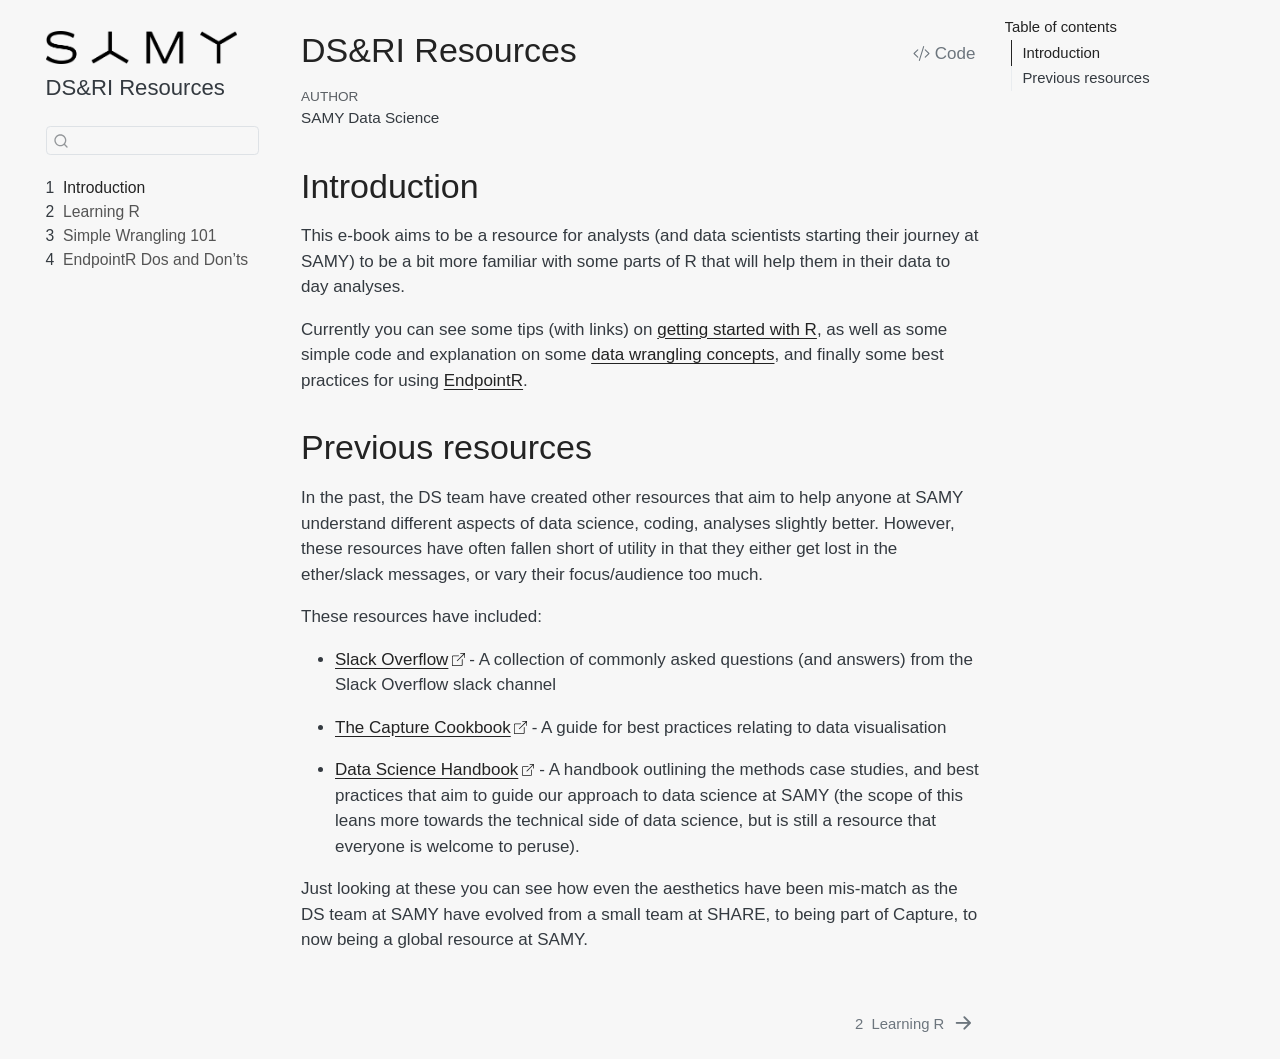
==== _book/index.html @ ddb9af9e "Initial commit" ====
<!DOCTYPE html>
<html xmlns="http://www.w3.org/1999/xhtml" lang="en" xml:lang="en"><head>

<meta charset="utf-8">
<meta name="generator" content="quarto-1.7.33">

<meta name="viewport" content="width=device-width, initial-scale=1.0, user-scalable=yes">

<meta name="author" content="SAMY Data Science">

<title>DS&amp;RI Resources</title>
<style>
code{white-space: pre-wrap;}
span.smallcaps{font-variant: small-caps;}
div.columns{display: flex; gap: min(4vw, 1.5em);}
div.column{flex: auto; overflow-x: auto;}
div.hanging-indent{margin-left: 1.5em; text-indent: -1.5em;}
ul.task-list{list-style: none;}
ul.task-list li input[type="checkbox"] {
width: 0.8em;
margin: 0 0.8em 0.2em -1em;  vertical-align: middle;
}

html { -webkit-text-size-adjust: 100%; }
pre > code.sourceCode { white-space: pre; position: relative; }
pre > code.sourceCode > span { display: inline-block; line-height: 1.25; }
pre > code.sourceCode > span:empty { height: 1.2em; }
.sourceCode { overflow: visible; }
code.sourceCode > span { color: inherit; text-decoration: inherit; }
div.sourceCode { margin: 1em 0; }
pre.sourceCode { margin: 0; }
@media screen {
div.sourceCode { overflow: auto; }
}
@media print {
pre > code.sourceCode { white-space: pre-wrap; }
pre > code.sourceCode > span { text-indent: -5em; padding-left: 5em; }
}
pre.numberSource code
{ counter-reset: source-line 0; }
pre.numberSource code > span
{ position: relative; left: -4em; counter-increment: source-line; }
pre.numberSource code > span > a:first-child::before
{ content: counter(source-line);
position: relative; left: -1em; text-align: right; vertical-align: baseline;
border: none; display: inline-block;
-webkit-touch-callout: none; -webkit-user-select: none;
-khtml-user-select: none; -moz-user-select: none;
-ms-user-select: none; user-select: none;
padding: 0 4px; width: 4em;
}
pre.numberSource { margin-left: 3em; padding-left: 4px; }
div.sourceCode
{ }
@media screen {
pre > code.sourceCode > span > a:first-child::before { text-decoration: underline; }
}
</style>


<script>const headroomChanged = new CustomEvent("quarto-hrChanged", {
  detail: {},
  bubbles: true,
  cancelable: false,
  composed: false,
});

const announceDismiss = () => {
  const annEl = window.document.getElementById("quarto-announcement");
  if (annEl) {
    annEl.remove();

    const annId = annEl.getAttribute("data-announcement-id");
    window.localStorage.setItem(`quarto-announce-${annId}`, "true");
  }
};

const announceRegister = () => {
  const annEl = window.document.getElementById("quarto-announcement");
  if (annEl) {
    const annId = annEl.getAttribute("data-announcement-id");
    const isDismissed =
      window.localStorage.getItem(`quarto-announce-${annId}`) || false;
    if (isDismissed) {
      announceDismiss();
      return;
    } else {
      annEl.classList.remove("hidden");
    }

    const actionEl = annEl.querySelector(".quarto-announcement-action");
    if (actionEl) {
      actionEl.addEventListener("click", function (e) {
        e.preventDefault();
        // Hide the bar immediately
        announceDismiss();
      });
    }
  }
};

window.document.addEventListener("DOMContentLoaded", function () {
  let init = false;

  announceRegister();

  // Manage the back to top button, if one is present.
  let lastScrollTop = window.pageYOffset || document.documentElement.scrollTop;
  const scrollDownBuffer = 5;
  const scrollUpBuffer = 35;
  const btn = document.getElementById("quarto-back-to-top");
  const hideBackToTop = () => {
    btn.style.display = "none";
  };
  const showBackToTop = () => {
    btn.style.display = "inline-block";
  };
  if (btn) {
    window.document.addEventListener(
      "scroll",
      function () {
        const currentScrollTop =
          window.pageYOffset || document.documentElement.scrollTop;

        // Shows and hides the button 'intelligently' as the user scrolls
        if (currentScrollTop - scrollDownBuffer > lastScrollTop) {
          hideBackToTop();
          lastScrollTop = currentScrollTop <= 0 ? 0 : currentScrollTop;
        } else if (currentScrollTop < lastScrollTop - scrollUpBuffer) {
          showBackToTop();
          lastScrollTop = currentScrollTop <= 0 ? 0 : currentScrollTop;
        }

        // Show the button at the bottom, hides it at the top
        if (currentScrollTop <= 0) {
          hideBackToTop();
        } else if (
          window.innerHeight + currentScrollTop >=
          document.body.offsetHeight
        ) {
          showBackToTop();
        }
      },
      false
    );
  }

  function throttle(func, wait) {
    var timeout;
    return function () {
      const context = this;
      const args = arguments;
      const later = function () {
        clearTimeout(timeout);
        timeout = null;
        func.apply(context, args);
      };

      if (!timeout) {
        timeout = setTimeout(later, wait);
      }
    };
  }

  function headerOffset() {
    // Set an offset if there is are fixed top navbar
    const headerEl = window.document.querySelector("header.fixed-top");
    if (headerEl) {
      return headerEl.clientHeight;
    } else {
      return 0;
    }
  }

  function footerOffset() {
    const footerEl = window.document.querySelector("footer.footer");
    if (footerEl) {
      return footerEl.clientHeight;
    } else {
      return 0;
    }
  }

  function dashboardOffset() {
    const dashboardNavEl = window.document.getElementById(
      "quarto-dashboard-header"
    );
    if (dashboardNavEl !== null) {
      return dashboardNavEl.clientHeight;
    } else {
      return 0;
    }
  }

  function updateDocumentOffsetWithoutAnimation() {
    updateDocumentOffset(false);
  }

  function updateDocumentOffset(animated) {
    // set body offset
    const topOffset = headerOffset();
    const bodyOffset = topOffset + footerOffset() + dashboardOffset();
    const bodyEl = window.document.body;
    bodyEl.setAttribute("data-bs-offset", topOffset);
    bodyEl.style.paddingTop = topOffset + "px";

    // deal with sidebar offsets
    const sidebars = window.document.querySelectorAll(
      ".sidebar, .headroom-target"
    );
    sidebars.forEach((sidebar) => {
      if (!animated) {
        sidebar.classList.add("notransition");
        // Remove the no transition class after the animation has time to complete
        setTimeout(function () {
          sidebar.classList.remove("notransition");
        }, 201);
      }

      if (window.Headroom && sidebar.classList.contains("sidebar-unpinned")) {
        sidebar.style.top = "0";
        sidebar.style.maxHeight = "100vh";
      } else {
        sidebar.style.top = topOffset + "px";
        sidebar.style.maxHeight = "calc(100vh - " + topOffset + "px)";
      }
    });

    // allow space for footer
    const mainContainer = window.document.querySelector(".quarto-container");
    if (mainContainer) {
      mainContainer.style.minHeight = "calc(100vh - " + bodyOffset + "px)";
    }

    // link offset
    let linkStyle = window.document.querySelector("#quarto-target-style");
    if (!linkStyle) {
      linkStyle = window.document.createElement("style");
      linkStyle.setAttribute("id", "quarto-target-style");
      window.document.head.appendChild(linkStyle);
    }
    while (linkStyle.firstChild) {
      linkStyle.removeChild(linkStyle.firstChild);
    }
    if (topOffset > 0) {
      linkStyle.appendChild(
        window.document.createTextNode(`
      section:target::before {
        content: "";
        display: block;
        height: ${topOffset}px;
        margin: -${topOffset}px 0 0;
      }`)
      );
    }
    if (init) {
      window.dispatchEvent(headroomChanged);
    }
    init = true;
  }

  // initialize headroom
  var header = window.document.querySelector("#quarto-header");
  if (header && window.Headroom) {
    const headroom = new window.Headroom(header, {
      tolerance: 5,
      onPin: function () {
        const sidebars = window.document.querySelectorAll(
          ".sidebar, .headroom-target"
        );
        sidebars.forEach((sidebar) => {
          sidebar.classList.remove("sidebar-unpinned");
        });
        updateDocumentOffset();
      },
      onUnpin: function () {
        const sidebars = window.document.querySelectorAll(
          ".sidebar, .headroom-target"
        );
        sidebars.forEach((sidebar) => {
          sidebar.classList.add("sidebar-unpinned");
        });
        updateDocumentOffset();
      },
    });
    headroom.init();

    let frozen = false;
    window.quartoToggleHeadroom = function () {
      if (frozen) {
        headroom.unfreeze();
        frozen = false;
      } else {
        headroom.freeze();
        frozen = true;
      }
    };
  }

  window.addEventListener(
    "hashchange",
    function (e) {
      if (
        getComputedStyle(document.documentElement).scrollBehavior !== "smooth"
      ) {
        window.scrollTo(0, window.pageYOffset - headerOffset());
      }
    },
    false
  );

  // Observe size changed for the header
  const headerEl = window.document.querySelector("header.fixed-top");
  if (headerEl && window.ResizeObserver) {
    const observer = new window.ResizeObserver(() => {
      setTimeout(updateDocumentOffsetWithoutAnimation, 0);
    });
    observer.observe(headerEl, {
      attributes: true,
      childList: true,
      characterData: true,
    });
  } else {
    window.addEventListener(
      "resize",
      throttle(updateDocumentOffsetWithoutAnimation, 50)
    );
  }
  setTimeout(updateDocumentOffsetWithoutAnimation, 250);

  // fixup index.html links if we aren't on the filesystem
  if (window.location.protocol !== "file:") {
    const links = window.document.querySelectorAll("a");
    for (let i = 0; i < links.length; i++) {
      if (links[i].href) {
        links[i].dataset.originalHref = links[i].href;
        links[i].href = links[i].href.replace(/\/index\.html/, "/");
      }
    }

    // Fixup any sharing links that require urls
    // Append url to any sharing urls
    const sharingLinks = window.document.querySelectorAll(
      "a.sidebar-tools-main-item, a.quarto-navigation-tool, a.quarto-navbar-tools, a.quarto-navbar-tools-item"
    );
    for (let i = 0; i < sharingLinks.length; i++) {
      const sharingLink = sharingLinks[i];
      const href = sharingLink.getAttribute("href");
      if (href) {
        sharingLink.setAttribute(
          "href",
          href.replace("|url|", window.location.href)
        );
      }
    }

    // Scroll the active navigation item into view, if necessary
    const navSidebar = window.document.querySelector("nav#quarto-sidebar");
    if (navSidebar) {
      // Find the active item
      const activeItem = navSidebar.querySelector("li.sidebar-item a.active");
      if (activeItem) {
        // Wait for the scroll height and height to resolve by observing size changes on the
        // nav element that is scrollable
        const resizeObserver = new ResizeObserver((_entries) => {
          // The bottom of the element
          const elBottom = activeItem.offsetTop;
          const viewBottom = navSidebar.scrollTop + navSidebar.clientHeight;

          // The element height and scroll height are the same, then we are still loading
          if (viewBottom !== navSidebar.scrollHeight) {
            // Determine if the item isn't visible and scroll to it
            if (elBottom >= viewBottom) {
              navSidebar.scrollTop = elBottom;
            }

            // stop observing now since we've completed the scroll
            resizeObserver.unobserve(navSidebar);
          }
        });
        resizeObserver.observe(navSidebar);
      }
    }
  }
});
</script>
<script>/*!
 * headroom.js v0.12.0 - Give your page some headroom. Hide your header until you need it
 * Copyright (c) 2020 Nick Williams - http://wicky.nillia.ms/headroom.js
 * License: MIT
 */

!function(t,n){"object"==typeof exports&&"undefined"!=typeof module?module.exports=n():"function"==typeof define&&define.amd?define(n):(t=t||self).Headroom=n()}(this,function(){"use strict";function t(){return"undefined"!=typeof window}function d(t){return function(t){return t&&t.document&&function(t){return 9===t.nodeType}(t.document)}(t)?function(t){var n=t.document,o=n.body,s=n.documentElement;return{scrollHeight:function(){return Math.max(o.scrollHeight,s.scrollHeight,o.offsetHeight,s.offsetHeight,o.clientHeight,s.clientHeight)},height:function(){return t.innerHeight||s.clientHeight||o.clientHeight},scrollY:function(){return void 0!==t.pageYOffset?t.pageYOffset:(s||o.parentNode||o).scrollTop}}}(t):function(t){return{scrollHeight:function(){return Math.max(t.scrollHeight,t.offsetHeight,t.clientHeight)},height:function(){return Math.max(t.offsetHeight,t.clientHeight)},scrollY:function(){return t.scrollTop}}}(t)}function n(t,s,e){var n,o=function(){var n=!1;try{var t={get passive(){n=!0}};window.addEventListener("test",t,t),window.removeEventListener("test",t,t)}catch(t){n=!1}return n}(),i=!1,r=d(t),l=r.scrollY(),a={};function c(){var t=Math.round(r.scrollY()),n=r.height(),o=r.scrollHeight();a.scrollY=t,a.lastScrollY=l,a.direction=l<t?"down":"up",a.distance=Math.abs(t-l),a.isOutOfBounds=t<0||o<t+n,a.top=t<=s.offset[a.direction],a.bottom=o<=t+n,a.toleranceExceeded=a.distance>s.tolerance[a.direction],e(a),l=t,i=!1}function h(){i||(i=!0,n=requestAnimationFrame(c))}var u=!!o&&{passive:!0,capture:!1};return t.addEventListener("scroll",h,u),c(),{destroy:function(){cancelAnimationFrame(n),t.removeEventListener("scroll",h,u)}}}function o(t){return t===Object(t)?t:{down:t,up:t}}function s(t,n){n=n||{},Object.assign(this,s.options,n),this.classes=Object.assign({},s.options.classes,n.classes),this.elem=t,this.tolerance=o(this.tolerance),this.offset=o(this.offset),this.initialised=!1,this.frozen=!1}return s.prototype={constructor:s,init:function(){return s.cutsTheMustard&&!this.initialised&&(this.addClass("initial"),this.initialised=!0,setTimeout(function(t){t.scrollTracker=n(t.scroller,{offset:t.offset,tolerance:t.tolerance},t.update.bind(t))},100,this)),this},destroy:function(){this.initialised=!1,Object.keys(this.classes).forEach(this.removeClass,this),this.scrollTracker.destroy()},unpin:function(){!this.hasClass("pinned")&&this.hasClass("unpinned")||(this.addClass("unpinned"),this.removeClass("pinned"),this.onUnpin&&this.onUnpin.call(this))},pin:function(){this.hasClass("unpinned")&&(this.addClass("pinned"),this.removeClass("unpinned"),this.onPin&&this.onPin.call(this))},freeze:function(){this.frozen=!0,this.addClass("frozen")},unfreeze:function(){this.frozen=!1,this.removeClass("frozen")},top:function(){this.hasClass("top")||(this.addClass("top"),this.removeClass("notTop"),this.onTop&&this.onTop.call(this))},notTop:function(){this.hasClass("notTop")||(this.addClass("notTop"),this.removeClass("top"),this.onNotTop&&this.onNotTop.call(this))},bottom:function(){this.hasClass("bottom")||(this.addClass("bottom"),this.removeClass("notBottom"),this.onBottom&&this.onBottom.call(this))},notBottom:function(){this.hasClass("notBottom")||(this.addClass("notBottom"),this.removeClass("bottom"),this.onNotBottom&&this.onNotBottom.call(this))},shouldUnpin:function(t){return"down"===t.direction&&!t.top&&t.toleranceExceeded},shouldPin:function(t){return"up"===t.direction&&t.toleranceExceeded||t.top},addClass:function(t){this.elem.classList.add.apply(this.elem.classList,this.classes[t].split(" "))},removeClass:function(t){this.elem.classList.remove.apply(this.elem.classList,this.classes[t].split(" "))},hasClass:function(t){return this.classes[t].split(" ").every(function(t){return this.classList.contains(t)},this.elem)},update:function(t){t.isOutOfBounds||!0!==this.frozen&&(t.top?this.top():this.notTop(),t.bottom?this.bottom():this.notBottom(),this.shouldUnpin(t)?this.unpin():this.shouldPin(t)&&this.pin())}},s.options={tolerance:{up:0,down:0},offset:0,scroller:t()?window:null,classes:{frozen:"headroom--frozen",pinned:"headroom--pinned",unpinned:"headroom--unpinned",top:"headroom--top",notTop:"headroom--not-top",bottom:"headroom--bottom",notBottom:"headroom--not-bottom",initial:"headroom"}},s.cutsTheMustard=!!(t()&&function(){}.bind&&"classList"in document.documentElement&&Object.assign&&Object.keys&&requestAnimationFrame),s});
</script>
<script>/*!
 * clipboard.js v2.0.11
 * https://clipboardjs.com/
 *
 * Licensed MIT © Zeno Rocha
 */
!function(t,e){"object"==typeof exports&&"object"==typeof module?module.exports=e():"function"==typeof define&&define.amd?define([],e):"object"==typeof exports?exports.ClipboardJS=e():t.ClipboardJS=e()}(this,function(){return n={686:function(t,e,n){"use strict";n.d(e,{default:function(){return b}});var e=n(279),i=n.n(e),e=n(370),u=n.n(e),e=n(817),r=n.n(e);function c(t){try{return document.execCommand(t)}catch(t){return}}var a=function(t){t=r()(t);return c("cut"),t};function o(t,e){var n,o,t=(n=t,o="rtl"===document.documentElement.getAttribute("dir"),(t=document.createElement("textarea")).style.fontSize="12pt",t.style.border="0",t.style.padding="0",t.style.margin="0",t.style.position="absolute",t.style[o?"right":"left"]="-9999px",o=window.pageYOffset||document.documentElement.scrollTop,t.style.top="".concat(o,"px"),t.setAttribute("readonly",""),t.value=n,t);return e.container.appendChild(t),e=r()(t),c("copy"),t.remove(),e}var f=function(t){var e=1<arguments.length&&void 0!==arguments[1]?arguments[1]:{container:document.body},n="";return"string"==typeof t?n=o(t,e):t instanceof HTMLInputElement&&!["text","search","url","tel","password"].includes(null==t?void 0:t.type)?n=o(t.value,e):(n=r()(t),c("copy")),n};function l(t){return(l="function"==typeof Symbol&&"symbol"==typeof Symbol.iterator?function(t){return typeof t}:function(t){return t&&"function"==typeof Symbol&&t.constructor===Symbol&&t!==Symbol.prototype?"symbol":typeof t})(t)}var s=function(){var t=0<arguments.length&&void 0!==arguments[0]?arguments[0]:{},e=t.action,n=void 0===e?"copy":e,o=t.container,e=t.target,t=t.text;if("copy"!==n&&"cut"!==n)throw new Error('Invalid "action" value, use either "copy" or "cut"');if(void 0!==e){if(!e||"object"!==l(e)||1!==e.nodeType)throw new Error('Invalid "target" value, use a valid Element');if("copy"===n&&e.hasAttribute("disabled"))throw new Error('Invalid "target" attribute. Please use "readonly" instead of "disabled" attribute');if("cut"===n&&(e.hasAttribute("readonly")||e.hasAttribute("disabled")))throw new Error('Invalid "target" attribute. You can\'t cut text from elements with "readonly" or "disabled" attributes')}return t?f(t,{container:o}):e?"cut"===n?a(e):f(e,{container:o}):void 0};function p(t){return(p="function"==typeof Symbol&&"symbol"==typeof Symbol.iterator?function(t){return typeof t}:function(t){return t&&"function"==typeof Symbol&&t.constructor===Symbol&&t!==Symbol.prototype?"symbol":typeof t})(t)}function d(t,e){for(var n=0;n<e.length;n++){var o=e[n];o.enumerable=o.enumerable||!1,o.configurable=!0,"value"in o&&(o.writable=!0),Object.defineProperty(t,o.key,o)}}function y(t,e){return(y=Object.setPrototypeOf||function(t,e){return t.__proto__=e,t})(t,e)}function h(n){var o=function(){if("undefined"==typeof Reflect||!Reflect.construct)return!1;if(Reflect.construct.sham)return!1;if("function"==typeof Proxy)return!0;try{return Date.prototype.toString.call(Reflect.construct(Date,[],function(){})),!0}catch(t){return!1}}();return function(){var t,e=v(n);return t=o?(t=v(this).constructor,Reflect.construct(e,arguments,t)):e.apply(this,arguments),e=this,!(t=t)||"object"!==p(t)&&"function"!=typeof t?function(t){if(void 0!==t)return t;throw new ReferenceError("this hasn't been initialised - super() hasn't been called")}(e):t}}function v(t){return(v=Object.setPrototypeOf?Object.getPrototypeOf:function(t){return t.__proto__||Object.getPrototypeOf(t)})(t)}function m(t,e){t="data-clipboard-".concat(t);if(e.hasAttribute(t))return e.getAttribute(t)}var b=function(){!function(t,e){if("function"!=typeof e&&null!==e)throw new TypeError("Super expression must either be null or a function");t.prototype=Object.create(e&&e.prototype,{constructor:{value:t,writable:!0,configurable:!0}}),e&&y(t,e)}(r,i());var t,e,n,o=h(r);function r(t,e){var n;return function(t){if(!(t instanceof r))throw new TypeError("Cannot call a class as a function")}(this),(n=o.call(this)).resolveOptions(e),n.listenClick(t),n}return t=r,n=[{key:"copy",value:function(t){var e=1<arguments.length&&void 0!==arguments[1]?arguments[1]:{container:document.body};return f(t,e)}},{key:"cut",value:function(t){return a(t)}},{key:"isSupported",value:function(){var t=0<arguments.length&&void 0!==arguments[0]?arguments[0]:["copy","cut"],t="string"==typeof t?[t]:t,e=!!document.queryCommandSupported;return t.forEach(function(t){e=e&&!!document.queryCommandSupported(t)}),e}}],(e=[{key:"resolveOptions",value:function(){var t=0<arguments.length&&void 0!==arguments[0]?arguments[0]:{};this.action="function"==typeof t.action?t.action:this.defaultAction,this.target="function"==typeof t.target?t.target:this.defaultTarget,this.text="function"==typeof t.text?t.text:this.defaultText,this.container="object"===p(t.container)?t.container:document.body}},{key:"listenClick",value:function(t){var e=this;this.listener=u()(t,"click",function(t){return e.onClick(t)})}},{key:"onClick",value:function(t){var e=t.delegateTarget||t.currentTarget,n=this.action(e)||"copy",t=s({action:n,container:this.container,target:this.target(e),text:this.text(e)});this.emit(t?"success":"error",{action:n,text:t,trigger:e,clearSelection:function(){e&&e.focus(),window.getSelection().removeAllRanges()}})}},{key:"defaultAction",value:function(t){return m("action",t)}},{key:"defaultTarget",value:function(t){t=m("target",t);if(t)return document.querySelector(t)}},{key:"defaultText",value:function(t){return m("text",t)}},{key:"destroy",value:function(){this.listener.destroy()}}])&&d(t.prototype,e),n&&d(t,n),r}()},828:function(t){var e;"undefined"==typeof Element||Element.prototype.matches||((e=Element.prototype).matches=e.matchesSelector||e.mozMatchesSelector||e.msMatchesSelector||e.oMatchesSelector||e.webkitMatchesSelector),t.exports=function(t,e){for(;t&&9!==t.nodeType;){if("function"==typeof t.matches&&t.matches(e))return t;t=t.parentNode}}},438:function(t,e,n){var u=n(828);function i(t,e,n,o,r){var i=function(e,n,t,o){return function(t){t.delegateTarget=u(t.target,n),t.delegateTarget&&o.call(e,t)}}.apply(this,arguments);return t.addEventListener(n,i,r),{destroy:function(){t.removeEventListener(n,i,r)}}}t.exports=function(t,e,n,o,r){return"function"==typeof t.addEventListener?i.apply(null,arguments):"function"==typeof n?i.bind(null,document).apply(null,arguments):("string"==typeof t&&(t=document.querySelectorAll(t)),Array.prototype.map.call(t,function(t){return i(t,e,n,o,r)}))}},879:function(t,n){n.node=function(t){return void 0!==t&&t instanceof HTMLElement&&1===t.nodeType},n.nodeList=function(t){var e=Object.prototype.toString.call(t);return void 0!==t&&("[object NodeList]"===e||"[object HTMLCollection]"===e)&&"length"in t&&(0===t.length||n.node(t[0]))},n.string=function(t){return"string"==typeof t||t instanceof String},n.fn=function(t){return"[object Function]"===Object.prototype.toString.call(t)}},370:function(t,e,n){var f=n(879),l=n(438);t.exports=function(t,e,n){if(!t&&!e&&!n)throw new Error("Missing required arguments");if(!f.string(e))throw new TypeError("Second argument must be a String");if(!f.fn(n))throw new TypeError("Third argument must be a Function");if(f.node(t))return c=e,a=n,(u=t).addEventListener(c,a),{destroy:function(){u.removeEventListener(c,a)}};if(f.nodeList(t))return o=t,r=e,i=n,Array.prototype.forEach.call(o,function(t){t.addEventListener(r,i)}),{destroy:function(){Array.prototype.forEach.call(o,function(t){t.removeEventListener(r,i)})}};if(f.string(t))return t=t,e=e,n=n,l(document.body,t,e,n);throw new TypeError("First argument must be a String, HTMLElement, HTMLCollection, or NodeList");var o,r,i,u,c,a}},817:function(t){t.exports=function(t){var e,n="SELECT"===t.nodeName?(t.focus(),t.value):"INPUT"===t.nodeName||"TEXTAREA"===t.nodeName?((e=t.hasAttribute("readonly"))||t.setAttribute("readonly",""),t.select(),t.setSelectionRange(0,t.value.length),e||t.removeAttribute("readonly"),t.value):(t.hasAttribute("contenteditable")&&t.focus(),n=window.getSelection(),(e=document.createRange()).selectNodeContents(t),n.removeAllRanges(),n.addRange(e),n.toString());return n}},279:function(t){function e(){}e.prototype={on:function(t,e,n){var o=this.e||(this.e={});return(o[t]||(o[t]=[])).push({fn:e,ctx:n}),this},once:function(t,e,n){var o=this;function r(){o.off(t,r),e.apply(n,arguments)}return r._=e,this.on(t,r,n)},emit:function(t){for(var e=[].slice.call(arguments,1),n=((this.e||(this.e={}))[t]||[]).slice(),o=0,r=n.length;o<r;o++)n[o].fn.apply(n[o].ctx,e);return this},off:function(t,e){var n=this.e||(this.e={}),o=n[t],r=[];if(o&&e)for(var i=0,u=o.length;i<u;i++)o[i].fn!==e&&o[i].fn._!==e&&r.push(o[i]);return r.length?n[t]=r:delete n[t],this}},t.exports=e,t.exports.TinyEmitter=e}},r={},o.n=function(t){var e=t&&t.__esModule?function(){return t.default}:function(){return t};return o.d(e,{a:e}),e},o.d=function(t,e){for(var n in e)o.o(e,n)&&!o.o(t,n)&&Object.defineProperty(t,n,{enumerable:!0,get:e[n]})},o.o=function(t,e){return Object.prototype.hasOwnProperty.call(t,e)},o(686).default;function o(t){if(r[t])return r[t].exports;var e=r[t]={exports:{}};return n[t](e,e.exports,o),e.exports}var n,r});</script>
<script>/*! @algolia/autocomplete-js 1.11.1 | MIT License | © Algolia, Inc. and contributors | https://github.com/algolia/autocomplete */
!function(e,t){"object"==typeof exports&&"undefined"!=typeof module?t(exports):"function"==typeof define&&define.amd?define(["exports"],t):t((e="undefined"!=typeof globalThis?globalThis:e||self)["@algolia/autocomplete-js"]={})}(this,(function(e){"use strict";function t(e,t){var n=Object.keys(e);if(Object.getOwnPropertySymbols){var r=Object.getOwnPropertySymbols(e);t&&(r=r.filter((function(t){return Object.getOwnPropertyDescriptor(e,t).enumerable}))),n.push.apply(n,r)}return n}function n(e){for(var n=1;n<arguments.length;n++){var r=null!=arguments[n]?arguments[n]:{};n%2?t(Object(r),!0).forEach((function(t){o(e,t,r[t])})):Object.getOwnPropertyDescriptors?Object.defineProperties(e,Object.getOwnPropertyDescriptors(r)):t(Object(r)).forEach((function(t){Object.defineProperty(e,t,Object.getOwnPropertyDescriptor(r,t))}))}return e}function r(e){return r="function"==typeof Symbol&&"symbol"==typeof Symbol.iterator?function(e){return typeof e}:function(e){return e&&"function"==typeof Symbol&&e.constructor===Symbol&&e!==Symbol.prototype?"symbol":typeof e},r(e)}function o(e,t,n){return(t=function(e){var t=function(e,t){if("object"!=typeof e||null===e)return e;var n=e[Symbol.toPrimitive];if(void 0!==n){var r=n.call(e,t||"default");if("object"!=typeof r)return r;throw new TypeError("@@toPrimitive must return a primitive value.")}return("string"===t?String:Number)(e)}(e,"string");return"symbol"==typeof t?t:String(t)}(t))in e?Object.defineProperty(e,t,{value:n,enumerable:!0,configurable:!0,writable:!0}):e[t]=n,e}function i(){return i=Object.assign?Object.assign.bind():function(e){for(var t=1;t<arguments.length;t++){var n=arguments[t];for(var r in n)Object.prototype.hasOwnProperty.call(n,r)&&(e[r]=n[r])}return e},i.apply(this,arguments)}function u(e,t){if(null==e)return{};var n,r,o=function(e,t){if(null==e)return{};var n,r,o={},i=Object.keys(e);for(r=0;r<i.length;r++)n=i[r],t.indexOf(n)>=0||(o[n]=e[n]);return o}(e,t);if(Object.getOwnPropertySymbols){var i=Object.getOwnPropertySymbols(e);for(r=0;r<i.length;r++)n=i[r],t.indexOf(n)>=0||Object.prototype.propertyIsEnumerable.call(e,n)&&(o[n]=e[n])}return o}function a(e,t){return function(e){if(Array.isArray(e))return e}(e)||function(e,t){var n=null==e?null:"undefined"!=typeof Symbol&&e[Symbol.iterator]||e["@@iterator"];if(null!=n){var r,o,i,u,a=[],l=!0,c=!1;try{if(i=(n=n.call(e)).next,0===t){if(Object(n)!==n)return;l=!1}else for(;!(l=(r=i.call(n)).done)&&(a.push(r.value),a.length!==t);l=!0);}catch(e){c=!0,o=e}finally{try{if(!l&&null!=n.return&&(u=n.return(),Object(u)!==u))return}finally{if(c)throw o}}return a}}(e,t)||c(e,t)||function(){throw new TypeError("Invalid attempt to destructure non-iterable instance.\nIn order to be iterable, non-array objects must have a [Symbol.iterator]() method.")}()}function l(e){return function(e){if(Array.isArray(e))return s(e)}(e)||function(e){if("undefined"!=typeof Symbol&&null!=e[Symbol.iterator]||null!=e["@@iterator"])return Array.from(e)}(e)||c(e)||function(){throw new TypeError("Invalid attempt to spread non-iterable instance.\nIn order to be iterable, non-array objects must have a [Symbol.iterator]() method.")}()}function c(e,t){if(e){if("string"==typeof e)return s(e,t);var n=Object.prototype.toString.call(e).slice(8,-1);return"Object"===n&&e.constructor&&(n=e.constructor.name),"Map"===n||"Set"===n?Array.from(e):"Arguments"===n||/^(?:Ui|I)nt(?:8|16|32)(?:Clamped)?Array$/.test(n)?s(e,t):void 0}}function s(e,t){(null==t||t>e.length)&&(t=e.length);for(var n=0,r=new Array(t);n<t;n++)r[n]=e[n];return r}function f(e){return{current:e}}function p(e,t){var n=void 0;return function(){for(var r=arguments.length,o=new Array(r),i=0;i<r;i++)o[i]=arguments[i];n&&clearTimeout(n),n=setTimeout((function(){return e.apply(void 0,o)}),t)}}function m(e){return e.reduce((function(e,t){return e.concat(t)}),[])}var v=0;function d(){return"autocomplete-".concat(v++)}function y(e,t){return t.reduce((function(e,t){return e&&e[t]}),e)}function b(e){return 0===e.collections.length?0:e.collections.reduce((function(e,t){return e+t.items.length}),0)}function g(e){return e!==Object(e)}function h(e,t){if(e===t)return!0;if(g(e)||g(t)||"function"==typeof e||"function"==typeof t)return e===t;if(Object.keys(e).length!==Object.keys(t).length)return!1;for(var n=0,r=Object.keys(e);n<r.length;n++){var o=r[n];if(!(o in t))return!1;if(!h(e[o],t[o]))return!1}return!0}var O=function(){};var _="1.11.1",S=[{segment:"autocomplete-core",version:_}];function j(e){var t=e.item,n=e.items,r=void 0===n?[]:n;return{index:t.__autocomplete_indexName,items:[t],positions:[1+r.findIndex((function(e){return e.objectID===t.objectID}))],queryID:t.__autocomplete_queryID,algoliaSource:["autocomplete"]}}function P(e,t){return function(e){if(Array.isArray(e))return e}(e)||function(e,t){var n=null==e?null:"undefined"!=typeof Symbol&&e[Symbol.iterator]||e["@@iterator"];if(null!=n){var r,o,i,u,a=[],l=!0,c=!1;try{if(i=(n=n.call(e)).next,0===t){if(Object(n)!==n)return;l=!1}else for(;!(l=(r=i.call(n)).done)&&(a.push(r.value),a.length!==t);l=!0);}catch(e){c=!0,o=e}finally{try{if(!l&&null!=n.return&&(u=n.return(),Object(u)!==u))return}finally{if(c)throw o}}return a}}(e,t)||function(e,t){if(!e)return;if("string"==typeof e)return w(e,t);var n=Object.prototype.toString.call(e).slice(8,-1);"Object"===n&&e.constructor&&(n=e.constructor.name);if("Map"===n||"Set"===n)return Array.from(e);if("Arguments"===n||/^(?:Ui|I)nt(?:8|16|32)(?:Clamped)?Array$/.test(n))return w(e,t)}(e,t)||function(){throw new TypeError("Invalid attempt to destructure non-iterable instance.\nIn order to be iterable, non-array objects must have a [Symbol.iterator]() method.")}()}function w(e,t){(null==t||t>e.length)&&(t=e.length);for(var n=0,r=new Array(t);n<t;n++)r[n]=e[n];return r}var I=["items"],A=["items"];function E(e){return E="function"==typeof Symbol&&"symbol"==typeof Symbol.iterator?function(e){return typeof e}:function(e){return e&&"function"==typeof Symbol&&e.constructor===Symbol&&e!==Symbol.prototype?"symbol":typeof e},E(e)}function D(e){return function(e){if(Array.isArray(e))return C(e)}(e)||function(e){if("undefined"!=typeof Symbol&&null!=e[Symbol.iterator]||null!=e["@@iterator"])return Array.from(e)}(e)||function(e,t){if(!e)return;if("string"==typeof e)return C(e,t);var n=Object.prototype.toString.call(e).slice(8,-1);"Object"===n&&e.constructor&&(n=e.constructor.name);if("Map"===n||"Set"===n)return Array.from(e);if("Arguments"===n||/^(?:Ui|I)nt(?:8|16|32)(?:Clamped)?Array$/.test(n))return C(e,t)}(e)||function(){throw new TypeError("Invalid attempt to spread non-iterable instance.\nIn order to be iterable, non-array objects must have a [Symbol.iterator]() method.")}()}function C(e,t){(null==t||t>e.length)&&(t=e.length);for(var n=0,r=new Array(t);n<t;n++)r[n]=e[n];return r}function k(e,t){if(null==e)return{};var n,r,o=function(e,t){if(null==e)return{};var n,r,o={},i=Object.keys(e);for(r=0;r<i.length;r++)n=i[r],t.indexOf(n)>=0||(o[n]=e[n]);return o}(e,t);if(Object.getOwnPropertySymbols){var i=Object.getOwnPropertySymbols(e);for(r=0;r<i.length;r++)n=i[r],t.indexOf(n)>=0||Object.prototype.propertyIsEnumerable.call(e,n)&&(o[n]=e[n])}return o}function x(e,t){var n=Object.keys(e);if(Object.getOwnPropertySymbols){var r=Object.getOwnPropertySymbols(e);t&&(r=r.filter((function(t){return Object.getOwnPropertyDescriptor(e,t).enumerable}))),n.push.apply(n,r)}return n}function N(e){for(var t=1;t<arguments.length;t++){var n=null!=arguments[t]?arguments[t]:{};t%2?x(Object(n),!0).forEach((function(t){T(e,t,n[t])})):Object.getOwnPropertyDescriptors?Object.defineProperties(e,Object.getOwnPropertyDescriptors(n)):x(Object(n)).forEach((function(t){Object.defineProperty(e,t,Object.getOwnPropertyDescriptor(n,t))}))}return e}function T(e,t,n){return(t=function(e){var t=function(e,t){if("object"!==E(e)||null===e)return e;var n=e[Symbol.toPrimitive];if(void 0!==n){var r=n.call(e,t||"default");if("object"!==E(r))return r;throw new TypeError("@@toPrimitive must return a primitive value.")}return("string"===t?String:Number)(e)}(e,"string");return"symbol"===E(t)?t:String(t)}(t))in e?Object.defineProperty(e,t,{value:n,enumerable:!0,configurable:!0,writable:!0}):e[t]=n,e}function q(e){for(var t=arguments.length>1&&void 0!==arguments[1]?arguments[1]:20,n=[],r=0;r<e.objectIDs.length;r+=t)n.push(N(N({},e),{},{objectIDs:e.objectIDs.slice(r,r+t)}));return n}function B(e){return e.map((function(e){var t=e.items,n=k(e,I);return N(N({},n),{},{objectIDs:(null==t?void 0:t.map((function(e){return e.objectID})))||n.objectIDs})}))}function R(e){var t,n,r,o=(t=P((e.version||"").split(".").map(Number),2),n=t[0],r=t[1],n>=3||2===n&&r>=4||1===n&&r>=10);function i(t,n,r){if(o&&void 0!==r){var i=r[0].__autocomplete_algoliaCredentials,u={"X-Algolia-Application-Id":i.appId,"X-Algolia-API-Key":i.apiKey};e.apply(void 0,[t].concat(D(n),[{headers:u}]))}else e.apply(void 0,[t].concat(D(n)))}return{init:function(t,n){e("init",{appId:t,apiKey:n})},setUserToken:function(t){e("setUserToken",t)},clickedObjectIDsAfterSearch:function(){for(var e=arguments.length,t=new Array(e),n=0;n<e;n++)t[n]=arguments[n];t.length>0&&i("clickedObjectIDsAfterSearch",B(t),t[0].items)},clickedObjectIDs:function(){for(var e=arguments.length,t=new Array(e),n=0;n<e;n++)t[n]=arguments[n];t.length>0&&i("clickedObjectIDs",B(t),t[0].items)},clickedFilters:function(){for(var t=arguments.length,n=new Array(t),r=0;r<t;r++)n[r]=arguments[r];n.length>0&&e.apply(void 0,["clickedFilters"].concat(n))},convertedObjectIDsAfterSearch:function(){for(var e=arguments.length,t=new Array(e),n=0;n<e;n++)t[n]=arguments[n];t.length>0&&i("convertedObjectIDsAfterSearch",B(t),t[0].items)},convertedObjectIDs:function(){for(var e=arguments.length,t=new Array(e),n=0;n<e;n++)t[n]=arguments[n];t.length>0&&i("convertedObjectIDs",B(t),t[0].items)},convertedFilters:function(){for(var t=arguments.length,n=new Array(t),r=0;r<t;r++)n[r]=arguments[r];n.length>0&&e.apply(void 0,["convertedFilters"].concat(n))},viewedObjectIDs:function(){for(var e=arguments.length,t=new Array(e),n=0;n<e;n++)t[n]=arguments[n];t.length>0&&t.reduce((function(e,t){var n=t.items,r=k(t,A);return[].concat(D(e),D(q(N(N({},r),{},{objectIDs:(null==n?void 0:n.map((function(e){return e.objectID})))||r.objectIDs})).map((function(e){return{items:n,payload:e}}))))}),[]).forEach((function(e){var t=e.items;return i("viewedObjectIDs",[e.payload],t)}))},viewedFilters:function(){for(var t=arguments.length,n=new Array(t),r=0;r<t;r++)n[r]=arguments[r];n.length>0&&e.apply(void 0,["viewedFilters"].concat(n))}}}function F(e){var t=e.items.reduce((function(e,t){var n;return e[t.__autocomplete_indexName]=(null!==(n=e[t.__autocomplete_indexName])&&void 0!==n?n:[]).concat(t),e}),{});return Object.keys(t).map((function(e){return{index:e,items:t[e],algoliaSource:["autocomplete"]}}))}function L(e){return e.objectID&&e.__autocomplete_indexName&&e.__autocomplete_queryID}function U(e){return U="function"==typeof Symbol&&"symbol"==typeof Symbol.iterator?function(e){return typeof e}:function(e){return e&&"function"==typeof Symbol&&e.constructor===Symbol&&e!==Symbol.prototype?"symbol":typeof e},U(e)}function M(e){return function(e){if(Array.isArray(e))return H(e)}(e)||function(e){if("undefined"!=typeof Symbol&&null!=e[Symbol.iterator]||null!=e["@@iterator"])return Array.from(e)}(e)||function(e,t){if(!e)return;if("string"==typeof e)return H(e,t);var n=Object.prototype.toString.call(e).slice(8,-1);"Object"===n&&e.constructor&&(n=e.constructor.name);if("Map"===n||"Set"===n)return Array.from(e);if("Arguments"===n||/^(?:Ui|I)nt(?:8|16|32)(?:Clamped)?Array$/.test(n))return H(e,t)}(e)||function(){throw new TypeError("Invalid attempt to spread non-iterable instance.\nIn order to be iterable, non-array objects must have a [Symbol.iterator]() method.")}()}function H(e,t){(null==t||t>e.length)&&(t=e.length);for(var n=0,r=new Array(t);n<t;n++)r[n]=e[n];return r}function V(e,t){var n=Object.keys(e);if(Object.getOwnPropertySymbols){var r=Object.getOwnPropertySymbols(e);t&&(r=r.filter((function(t){return Object.getOwnPropertyDescriptor(e,t).enumerable}))),n.push.apply(n,r)}return n}function W(e){for(var t=1;t<arguments.length;t++){var n=null!=arguments[t]?arguments[t]:{};t%2?V(Object(n),!0).forEach((function(t){K(e,t,n[t])})):Object.getOwnPropertyDescriptors?Object.defineProperties(e,Object.getOwnPropertyDescriptors(n)):V(Object(n)).forEach((function(t){Object.defineProperty(e,t,Object.getOwnPropertyDescriptor(n,t))}))}return e}function K(e,t,n){return(t=function(e){var t=function(e,t){if("object"!==U(e)||null===e)return e;var n=e[Symbol.toPrimitive];if(void 0!==n){var r=n.call(e,t||"default");if("object"!==U(r))return r;throw new TypeError("@@toPrimitive must return a primitive value.")}return("string"===t?String:Number)(e)}(e,"string");return"symbol"===U(t)?t:String(t)}(t))in e?Object.defineProperty(e,t,{value:n,enumerable:!0,configurable:!0,writable:!0}):e[t]=n,e}var Q="2.6.0",$="https://cdn.jsdelivr.net/npm/search-insights@".concat(Q,"/dist/search-insights.min.js"),z=p((function(e){var t=e.onItemsChange,n=e.items,r=e.insights,o=e.state;t({insights:r,insightsEvents:F({items:n}).map((function(e){return W({eventName:"Items Viewed"},e)})),state:o})}),400);function G(e){var t=function(e){return W({onItemsChange:function(e){var t=e.insights,n=e.insightsEvents;t.viewedObjectIDs.apply(t,M(n.map((function(e){return W(W({},e),{},{algoliaSource:[].concat(M(e.algoliaSource||[]),["autocomplete-internal"])})}))))},onSelect:function(e){var t=e.insights,n=e.insightsEvents;t.clickedObjectIDsAfterSearch.apply(t,M(n.map((function(e){return W(W({},e),{},{algoliaSource:[].concat(M(e.algoliaSource||[]),["autocomplete-internal"])})}))))},onActive:O},e)}(e),n=t.insightsClient,r=t.onItemsChange,o=t.onSelect,i=t.onActive,u=n;n||function(e){if("undefined"!=typeof window)e({window:window})}((function(e){var t=e.window,n=t.AlgoliaAnalyticsObject||"aa";"string"==typeof n&&(u=t[n]),u||(t.AlgoliaAnalyticsObject=n,t[n]||(t[n]=function(){t[n].queue||(t[n].queue=[]);for(var e=arguments.length,r=new Array(e),o=0;o<e;o++)r[o]=arguments[o];t[n].queue.push(r)}),t[n].version=Q,u=t[n],function(e){var t="[Autocomplete]: Could not load search-insights.js. Please load it manually following https://alg.li/insights-autocomplete";try{var n=e.document.createElement("script");n.async=!0,n.src=$,n.onerror=function(){console.error(t)},document.body.appendChild(n)}catch(e){console.error(t)}}(t))}));var a=R(u),l=f([]),c=p((function(e){var t=e.state;if(t.isOpen){var n=t.collections.reduce((function(e,t){return[].concat(M(e),M(t.items))}),[]).filter(L);h(l.current.map((function(e){return e.objectID})),n.map((function(e){return e.objectID})))||(l.current=n,n.length>0&&z({onItemsChange:r,items:n,insights:a,state:t}))}}),0);return{name:"aa.algoliaInsightsPlugin",subscribe:function(e){var t=e.setContext,n=e.onSelect,r=e.onActive;function l(e){t({algoliaInsightsPlugin:{__algoliaSearchParameters:W({clickAnalytics:!0},e?{userToken:e}:{}),insights:a}})}u("addAlgoliaAgent","insights-plugin"),l(),u("onUserTokenChange",l),u("getUserToken",null,(function(e,t){l(t)})),n((function(e){var t=e.item,n=e.state,r=e.event,i=e.source;L(t)&&o({state:n,event:r,insights:a,item:t,insightsEvents:[W({eventName:"Item Selected"},j({item:t,items:i.getItems().filter(L)}))]})})),r((function(e){var t=e.item,n=e.source,r=e.state,o=e.event;L(t)&&i({state:r,event:o,insights:a,item:t,insightsEvents:[W({eventName:"Item Active"},j({item:t,items:n.getItems().filter(L)}))]})}))},onStateChange:function(e){var t=e.state;c({state:t})},__autocomplete_pluginOptions:e}}function J(e,t){var n=t;return{then:function(t,r){return J(e.then(Y(t,n,e),Y(r,n,e)),n)},catch:function(t){return J(e.catch(Y(t,n,e)),n)},finally:function(t){return t&&n.onCancelList.push(t),J(e.finally(Y(t&&function(){return n.onCancelList=[],t()},n,e)),n)},cancel:function(){n.isCanceled=!0;var e=n.onCancelList;n.onCancelList=[],e.forEach((function(e){e()}))},isCanceled:function(){return!0===n.isCanceled}}}function X(e){return J(e,{isCanceled:!1,onCancelList:[]})}function Y(e,t,n){return e?function(n){return t.isCanceled?n:e(n)}:n}function Z(e,t,n,r){if(!n)return null;if(e<0&&(null===t||null!==r&&0===t))return n+e;var o=(null===t?-1:t)+e;return o<=-1||o>=n?null===r?null:0:o}function ee(e,t){var n=Object.keys(e);if(Object.getOwnPropertySymbols){var r=Object.getOwnPropertySymbols(e);t&&(r=r.filter((function(t){return Object.getOwnPropertyDescriptor(e,t).enumerable}))),n.push.apply(n,r)}return n}function te(e){for(var t=1;t<arguments.length;t++){var n=null!=arguments[t]?arguments[t]:{};t%2?ee(Object(n),!0).forEach((function(t){ne(e,t,n[t])})):Object.getOwnPropertyDescriptors?Object.defineProperties(e,Object.getOwnPropertyDescriptors(n)):ee(Object(n)).forEach((function(t){Object.defineProperty(e,t,Object.getOwnPropertyDescriptor(n,t))}))}return e}function ne(e,t,n){return(t=function(e){var t=function(e,t){if("object"!==re(e)||null===e)return e;var n=e[Symbol.toPrimitive];if(void 0!==n){var r=n.call(e,t||"default");if("object"!==re(r))return r;throw new TypeError("@@toPrimitive must return a primitive value.")}return("string"===t?String:Number)(e)}(e,"string");return"symbol"===re(t)?t:String(t)}(t))in e?Object.defineProperty(e,t,{value:n,enumerable:!0,configurable:!0,writable:!0}):e[t]=n,e}function re(e){return re="function"==typeof Symbol&&"symbol"==typeof Symbol.iterator?function(e){return typeof e}:function(e){return e&&"function"==typeof Symbol&&e.constructor===Symbol&&e!==Symbol.prototype?"symbol":typeof e},re(e)}function oe(e){var t=function(e){var t=e.collections.map((function(e){return e.items.length})).reduce((function(e,t,n){var r=(e[n-1]||0)+t;return e.push(r),e}),[]).reduce((function(t,n){return n<=e.activeItemId?t+1:t}),0);return e.collections[t]}(e);if(!t)return null;var n=t.items[function(e){for(var t=e.state,n=e.collection,r=!1,o=0,i=0;!1===r;){var u=t.collections[o];if(u===n){r=!0;break}i+=u.items.length,o++}return t.activeItemId-i}({state:e,collection:t})],r=t.source;return{item:n,itemInputValue:r.getItemInputValue({item:n,state:e}),itemUrl:r.getItemUrl({item:n,state:e}),source:r}}function ie(e,t,n){return[e,null==n?void 0:n.sourceId,t].filter(Boolean).join("-").replace(/\s/g,"")}var ue=/((gt|sm)-|galaxy nexus)|samsung[- ]|samsungbrowser/i;function ae(e){return ae="function"==typeof Symbol&&"symbol"==typeof Symbol.iterator?function(e){return typeof e}:function(e){return e&&"function"==typeof Symbol&&e.constructor===Symbol&&e!==Symbol.prototype?"symbol":typeof e},ae(e)}function le(e,t){var n=Object.keys(e);if(Object.getOwnPropertySymbols){var r=Object.getOwnPropertySymbols(e);t&&(r=r.filter((function(t){return Object.getOwnPropertyDescriptor(e,t).enumerable}))),n.push.apply(n,r)}return n}function ce(e,t,n){return(t=function(e){var t=function(e,t){if("object"!==ae(e)||null===e)return e;var n=e[Symbol.toPrimitive];if(void 0!==n){var r=n.call(e,t||"default");if("object"!==ae(r))return r;throw new TypeError("@@toPrimitive must return a primitive value.")}return("string"===t?String:Number)(e)}(e,"string");return"symbol"===ae(t)?t:String(t)}(t))in e?Object.defineProperty(e,t,{value:n,enumerable:!0,configurable:!0,writable:!0}):e[t]=n,e}function se(e,t,n){var r,o=t.initialState;return{getState:function(){return o},dispatch:function(r,i){var u=function(e){for(var t=1;t<arguments.length;t++){var n=null!=arguments[t]?arguments[t]:{};t%2?le(Object(n),!0).forEach((function(t){ce(e,t,n[t])})):Object.getOwnPropertyDescriptors?Object.defineProperties(e,Object.getOwnPropertyDescriptors(n)):le(Object(n)).forEach((function(t){Object.defineProperty(e,t,Object.getOwnPropertyDescriptor(n,t))}))}return e}({},o);o=e(o,{type:r,props:t,payload:i}),n({state:o,prevState:u})},pendingRequests:(r=[],{add:function(e){return r.push(e),e.finally((function(){r=r.filter((function(t){return t!==e}))}))},cancelAll:function(){r.forEach((function(e){return e.cancel()}))},isEmpty:function(){return 0===r.length}})}}function fe(e){return fe="function"==typeof Symbol&&"symbol"==typeof Symbol.iterator?function(e){return typeof e}:function(e){return e&&"function"==typeof Symbol&&e.constructor===Symbol&&e!==Symbol.prototype?"symbol":typeof e},fe(e)}function pe(e,t){var n=Object.keys(e);if(Object.getOwnPropertySymbols){var r=Object.getOwnPropertySymbols(e);t&&(r=r.filter((function(t){return Object.getOwnPropertyDescriptor(e,t).enumerable}))),n.push.apply(n,r)}return n}function me(e){for(var t=1;t<arguments.length;t++){var n=null!=arguments[t]?arguments[t]:{};t%2?pe(Object(n),!0).forEach((function(t){ve(e,t,n[t])})):Object.getOwnPropertyDescriptors?Object.defineProperties(e,Object.getOwnPropertyDescriptors(n)):pe(Object(n)).forEach((function(t){Object.defineProperty(e,t,Object.getOwnPropertyDescriptor(n,t))}))}return e}function ve(e,t,n){return(t=function(e){var t=function(e,t){if("object"!==fe(e)||null===e)return e;var n=e[Symbol.toPrimitive];if(void 0!==n){var r=n.call(e,t||"default");if("object"!==fe(r))return r;throw new TypeError("@@toPrimitive must return a primitive value.")}return("string"===t?String:Number)(e)}(e,"string");return"symbol"===fe(t)?t:String(t)}(t))in e?Object.defineProperty(e,t,{value:n,enumerable:!0,configurable:!0,writable:!0}):e[t]=n,e}function de(e){return de="function"==typeof Symbol&&"symbol"==typeof Symbol.iterator?function(e){return typeof e}:function(e){return e&&"function"==typeof Symbol&&e.constructor===Symbol&&e!==Symbol.prototype?"symbol":typeof e},de(e)}function ye(e){return function(e){if(Array.isArray(e))return be(e)}(e)||function(e){if("undefined"!=typeof Symbol&&null!=e[Symbol.iterator]||null!=e["@@iterator"])return Array.from(e)}(e)||function(e,t){if(!e)return;if("string"==typeof e)return be(e,t);var n=Object.prototype.toString.call(e).slice(8,-1);"Object"===n&&e.constructor&&(n=e.constructor.name);if("Map"===n||"Set"===n)return Array.from(e);if("Arguments"===n||/^(?:Ui|I)nt(?:8|16|32)(?:Clamped)?Array$/.test(n))return be(e,t)}(e)||function(){throw new TypeError("Invalid attempt to spread non-iterable instance.\nIn order to be iterable, non-array objects must have a [Symbol.iterator]() method.")}()}function be(e,t){(null==t||t>e.length)&&(t=e.length);for(var n=0,r=new Array(t);n<t;n++)r[n]=e[n];return r}function ge(e,t){var n=Object.keys(e);if(Object.getOwnPropertySymbols){var r=Object.getOwnPropertySymbols(e);t&&(r=r.filter((function(t){return Object.getOwnPropertyDescriptor(e,t).enumerable}))),n.push.apply(n,r)}return n}function he(e){for(var t=1;t<arguments.length;t++){var n=null!=arguments[t]?arguments[t]:{};t%2?ge(Object(n),!0).forEach((function(t){Oe(e,t,n[t])})):Object.getOwnPropertyDescriptors?Object.defineProperties(e,Object.getOwnPropertyDescriptors(n)):ge(Object(n)).forEach((function(t){Object.defineProperty(e,t,Object.getOwnPropertyDescriptor(n,t))}))}return e}function Oe(e,t,n){return(t=function(e){var t=function(e,t){if("object"!==de(e)||null===e)return e;var n=e[Symbol.toPrimitive];if(void 0!==n){var r=n.call(e,t||"default");if("object"!==de(r))return r;throw new TypeError("@@toPrimitive must return a primitive value.")}return("string"===t?String:Number)(e)}(e,"string");return"symbol"===de(t)?t:String(t)}(t))in e?Object.defineProperty(e,t,{value:n,enumerable:!0,configurable:!0,writable:!0}):e[t]=n,e}function _e(e,t){var n,r="undefined"!=typeof window?window:{},o=e.plugins||[];return he(he({debug:!1,openOnFocus:!1,enterKeyHint:void 0,placeholder:"",autoFocus:!1,defaultActiveItemId:null,stallThreshold:300,insights:!1,environment:r,shouldPanelOpen:function(e){return b(e.state)>0},reshape:function(e){return e.sources}},e),{},{id:null!==(n=e.id)&&void 0!==n?n:d(),plugins:o,initialState:he({activeItemId:null,query:"",completion:null,collections:[],isOpen:!1,status:"idle",context:{}},e.initialState),onStateChange:function(t){var n;null===(n=e.onStateChange)||void 0===n||n.call(e,t),o.forEach((function(e){var n;return null===(n=e.onStateChange)||void 0===n?void 0:n.call(e,t)}))},onSubmit:function(t){var n;null===(n=e.onSubmit)||void 0===n||n.call(e,t),o.forEach((function(e){var n;return null===(n=e.onSubmit)||void 0===n?void 0:n.call(e,t)}))},onReset:function(t){var n;null===(n=e.onReset)||void 0===n||n.call(e,t),o.forEach((function(e){var n;return null===(n=e.onReset)||void 0===n?void 0:n.call(e,t)}))},getSources:function(n){return Promise.all([].concat(ye(o.map((function(e){return e.getSources}))),[e.getSources]).filter(Boolean).map((function(e){return function(e,t){var n=[];return Promise.resolve(e(t)).then((function(e){return Promise.all(e.filter((function(e){return Boolean(e)})).map((function(e){if(e.sourceId,n.includes(e.sourceId))throw new Error("[Autocomplete] The `sourceId` ".concat(JSON.stringify(e.sourceId)," is not unique."));n.push(e.sourceId);var t={getItemInputValue:function(e){return e.state.query},getItemUrl:function(){},onSelect:function(e){(0,e.setIsOpen)(!1)},onActive:O,onResolve:O};Object.keys(t).forEach((function(e){t[e].__default=!0}));var r=te(te({},t),e);return Promise.resolve(r)})))}))}(e,n)}))).then((function(e){return m(e)})).then((function(e){return e.map((function(e){return he(he({},e),{},{onSelect:function(n){e.onSelect(n),t.forEach((function(e){var t;return null===(t=e.onSelect)||void 0===t?void 0:t.call(e,n)}))},onActive:function(n){e.onActive(n),t.forEach((function(e){var t;return null===(t=e.onActive)||void 0===t?void 0:t.call(e,n)}))},onResolve:function(n){e.onResolve(n),t.forEach((function(e){var t;return null===(t=e.onResolve)||void 0===t?void 0:t.call(e,n)}))}})}))}))},navigator:he({navigate:function(e){var t=e.itemUrl;r.location.assign(t)},navigateNewTab:function(e){var t=e.itemUrl,n=r.open(t,"_blank","noopener");null==n||n.focus()},navigateNewWindow:function(e){var t=e.itemUrl;r.open(t,"_blank","noopener")}},e.navigator)})}function Se(e){return Se="function"==typeof Symbol&&"symbol"==typeof Symbol.iterator?function(e){return typeof e}:function(e){return e&&"function"==typeof Symbol&&e.constructor===Symbol&&e!==Symbol.prototype?"symbol":typeof e},Se(e)}function je(e,t){var n=Object.keys(e);if(Object.getOwnPropertySymbols){var r=Object.getOwnPropertySymbols(e);t&&(r=r.filter((function(t){return Object.getOwnPropertyDescriptor(e,t).enumerable}))),n.push.apply(n,r)}return n}function Pe(e){for(var t=1;t<arguments.length;t++){var n=null!=arguments[t]?arguments[t]:{};t%2?je(Object(n),!0).forEach((function(t){we(e,t,n[t])})):Object.getOwnPropertyDescriptors?Object.defineProperties(e,Object.getOwnPropertyDescriptors(n)):je(Object(n)).forEach((function(t){Object.defineProperty(e,t,Object.getOwnPropertyDescriptor(n,t))}))}return e}function we(e,t,n){return(t=function(e){var t=function(e,t){if("object"!==Se(e)||null===e)return e;var n=e[Symbol.toPrimitive];if(void 0!==n){var r=n.call(e,t||"default");if("object"!==Se(r))return r;throw new TypeError("@@toPrimitive must return a primitive value.")}return("string"===t?String:Number)(e)}(e,"string");return"symbol"===Se(t)?t:String(t)}(t))in e?Object.defineProperty(e,t,{value:n,enumerable:!0,configurable:!0,writable:!0}):e[t]=n,e}function Ie(e){return Ie="function"==typeof Symbol&&"symbol"==typeof Symbol.iterator?function(e){return typeof e}:function(e){return e&&"function"==typeof Symbol&&e.constructor===Symbol&&e!==Symbol.prototype?"symbol":typeof e},Ie(e)}function Ae(e,t){var n=Object.keys(e);if(Object.getOwnPropertySymbols){var r=Object.getOwnPropertySymbols(e);t&&(r=r.filter((function(t){return Object.getOwnPropertyDescriptor(e,t).enumerable}))),n.push.apply(n,r)}return n}function Ee(e){for(var t=1;t<arguments.length;t++){var n=null!=arguments[t]?arguments[t]:{};t%2?Ae(Object(n),!0).forEach((function(t){De(e,t,n[t])})):Object.getOwnPropertyDescriptors?Object.defineProperties(e,Object.getOwnPropertyDescriptors(n)):Ae(Object(n)).forEach((function(t){Object.defineProperty(e,t,Object.getOwnPropertyDescriptor(n,t))}))}return e}function De(e,t,n){return(t=function(e){var t=function(e,t){if("object"!==Ie(e)||null===e)return e;var n=e[Symbol.toPrimitive];if(void 0!==n){var r=n.call(e,t||"default");if("object"!==Ie(r))return r;throw new TypeError("@@toPrimitive must return a primitive value.")}return("string"===t?String:Number)(e)}(e,"string");return"symbol"===Ie(t)?t:String(t)}(t))in e?Object.defineProperty(e,t,{value:n,enumerable:!0,configurable:!0,writable:!0}):e[t]=n,e}function Ce(e){return function(e){if(Array.isArray(e))return ke(e)}(e)||function(e){if("undefined"!=typeof Symbol&&null!=e[Symbol.iterator]||null!=e["@@iterator"])return Array.from(e)}(e)||function(e,t){if(!e)return;if("string"==typeof e)return ke(e,t);var n=Object.prototype.toString.call(e).slice(8,-1);"Object"===n&&e.constructor&&(n=e.constructor.name);if("Map"===n||"Set"===n)return Array.from(e);if("Arguments"===n||/^(?:Ui|I)nt(?:8|16|32)(?:Clamped)?Array$/.test(n))return ke(e,t)}(e)||function(){throw new TypeError("Invalid attempt to spread non-iterable instance.\nIn order to be iterable, non-array objects must have a [Symbol.iterator]() method.")}()}function ke(e,t){(null==t||t>e.length)&&(t=e.length);for(var n=0,r=new Array(t);n<t;n++)r[n]=e[n];return r}function xe(e){return Boolean(e.execute)}function Ne(e,t,n){if(o=e,Boolean(null==o?void 0:o.execute)){var r="algolia"===e.requesterId?Object.assign.apply(Object,[{}].concat(Ce(Object.keys(n.context).map((function(e){var t;return null===(t=n.context[e])||void 0===t?void 0:t.__algoliaSearchParameters}))))):{};return Ee(Ee({},e),{},{requests:e.queries.map((function(n){return{query:"algolia"===e.requesterId?Ee(Ee({},n),{},{params:Ee(Ee({},r),n.params)}):n,sourceId:t,transformResponse:e.transformResponse}}))})}var o;return{items:e,sourceId:t}}function Te(e){var t=e.reduce((function(e,t){if(!xe(t))return e.push(t),e;var n=t.searchClient,r=t.execute,o=t.requesterId,i=t.requests,u=e.find((function(e){return xe(t)&&xe(e)&&e.searchClient===n&&Boolean(o)&&e.requesterId===o}));if(u){var a;(a=u.items).push.apply(a,Ce(i))}else{var l={execute:r,requesterId:o,items:i,searchClient:n};e.push(l)}return e}),[]).map((function(e){if(!xe(e))return Promise.resolve(e);var t=e,n=t.execute,r=t.items;return n({searchClient:t.searchClient,requests:r})}));return Promise.all(t).then((function(e){return m(e)}))}function qe(e,t,n){return t.map((function(t){var r,o=e.filter((function(e){return e.sourceId===t.sourceId})),i=o.map((function(e){return e.items})),u=o[0].transformResponse,a=u?u({results:r=i,hits:r.map((function(e){return e.hits})).filter(Boolean),facetHits:r.map((function(e){var t;return null===(t=e.facetHits)||void 0===t?void 0:t.map((function(e){return{label:e.value,count:e.count,_highlightResult:{label:{value:e.highlighted}}}}))})).filter(Boolean)}):i;return t.onResolve({source:t,results:i,items:a,state:n.getState()}),a.every(Boolean),'The `getItems` function from source "'.concat(t.sourceId,'" must return an array of items but returned ').concat(JSON.stringify(void 0),".\n\nDid you forget to return items?\n\nSee: https://www.algolia.com/doc/ui-libraries/autocomplete/core-concepts/sources/#param-getitems"),{source:t,items:a}}))}function Be(e){return Be="function"==typeof Symbol&&"symbol"==typeof Symbol.iterator?function(e){return typeof e}:function(e){return e&&"function"==typeof Symbol&&e.constructor===Symbol&&e!==Symbol.prototype?"symbol":typeof e},Be(e)}var Re=["event","nextState","props","query","refresh","store"];function Fe(e,t){var n=Object.keys(e);if(Object.getOwnPropertySymbols){var r=Object.getOwnPropertySymbols(e);t&&(r=r.filter((function(t){return Object.getOwnPropertyDescriptor(e,t).enumerable}))),n.push.apply(n,r)}return n}function Le(e){for(var t=1;t<arguments.length;t++){var n=null!=arguments[t]?arguments[t]:{};t%2?Fe(Object(n),!0).forEach((function(t){Ue(e,t,n[t])})):Object.getOwnPropertyDescriptors?Object.defineProperties(e,Object.getOwnPropertyDescriptors(n)):Fe(Object(n)).forEach((function(t){Object.defineProperty(e,t,Object.getOwnPropertyDescriptor(n,t))}))}return e}function Ue(e,t,n){return(t=function(e){var t=function(e,t){if("object"!==Be(e)||null===e)return e;var n=e[Symbol.toPrimitive];if(void 0!==n){var r=n.call(e,t||"default");if("object"!==Be(r))return r;throw new TypeError("@@toPrimitive must return a primitive value.")}return("string"===t?String:Number)(e)}(e,"string");return"symbol"===Be(t)?t:String(t)}(t))in e?Object.defineProperty(e,t,{value:n,enumerable:!0,configurable:!0,writable:!0}):e[t]=n,e}function Me(e,t){if(null==e)return{};var n,r,o=function(e,t){if(null==e)return{};var n,r,o={},i=Object.keys(e);for(r=0;r<i.length;r++)n=i[r],t.indexOf(n)>=0||(o[n]=e[n]);return o}(e,t);if(Object.getOwnPropertySymbols){var i=Object.getOwnPropertySymbols(e);for(r=0;r<i.length;r++)n=i[r],t.indexOf(n)>=0||Object.prototype.propertyIsEnumerable.call(e,n)&&(o[n]=e[n])}return o}var He,Ve,We,Ke=null,Qe=(He=-1,Ve=-1,We=void 0,function(e){var t=++He;return Promise.resolve(e).then((function(e){return We&&t<Ve?We:(Ve=t,We=e,e)}))});function $e(e){var t=e.event,n=e.nextState,r=void 0===n?{}:n,o=e.props,i=e.query,u=e.refresh,a=e.store,l=Me(e,Re);Ke&&o.environment.clearTimeout(Ke);var c=l.setCollections,s=l.setIsOpen,f=l.setQuery,p=l.setActiveItemId,v=l.setStatus;if(f(i),p(o.defaultActiveItemId),!i&&!1===o.openOnFocus){var d,y=a.getState().collections.map((function(e){return Le(Le({},e),{},{items:[]})}));v("idle"),c(y),s(null!==(d=r.isOpen)&&void 0!==d?d:o.shouldPanelOpen({state:a.getState()}));var b=X(Qe(y).then((function(){return Promise.resolve()})));return a.pendingRequests.add(b)}v("loading"),Ke=o.environment.setTimeout((function(){v("stalled")}),o.stallThreshold);var g=X(Qe(o.getSources(Le({query:i,refresh:u,state:a.getState()},l)).then((function(e){return Promise.all(e.map((function(e){return Promise.resolve(e.getItems(Le({query:i,refresh:u,state:a.getState()},l))).then((function(t){return Ne(t,e.sourceId,a.getState())}))}))).then(Te).then((function(t){return qe(t,e,a)})).then((function(e){return function(e){var t=e.collections,n=e.props,r=e.state,o=t.reduce((function(e,t){return Pe(Pe({},e),{},we({},t.source.sourceId,Pe(Pe({},t.source),{},{getItems:function(){return m(t.items)}})))}),{}),i=n.plugins.reduce((function(e,t){return t.reshape?t.reshape(e):e}),{sourcesBySourceId:o,state:r}).sourcesBySourceId;return m(n.reshape({sourcesBySourceId:i,sources:Object.values(i),state:r})).filter(Boolean).map((function(e){return{source:e,items:e.getItems()}}))}({collections:e,props:o,state:a.getState()})}))})))).then((function(e){var n;v("idle"),c(e);var f=o.shouldPanelOpen({state:a.getState()});s(null!==(n=r.isOpen)&&void 0!==n?n:o.openOnFocus&&!i&&f||f);var p=oe(a.getState());if(null!==a.getState().activeItemId&&p){var m=p.item,d=p.itemInputValue,y=p.itemUrl,b=p.source;b.onActive(Le({event:t,item:m,itemInputValue:d,itemUrl:y,refresh:u,source:b,state:a.getState()},l))}})).finally((function(){v("idle"),Ke&&o.environment.clearTimeout(Ke)}));return a.pendingRequests.add(g)}function ze(e){return ze="function"==typeof Symbol&&"symbol"==typeof Symbol.iterator?function(e){return typeof e}:function(e){return e&&"function"==typeof Symbol&&e.constructor===Symbol&&e!==Symbol.prototype?"symbol":typeof e},ze(e)}var Ge=["event","props","refresh","store"];function Je(e,t){var n=Object.keys(e);if(Object.getOwnPropertySymbols){var r=Object.getOwnPropertySymbols(e);t&&(r=r.filter((function(t){return Object.getOwnPropertyDescriptor(e,t).enumerable}))),n.push.apply(n,r)}return n}function Xe(e){for(var t=1;t<arguments.length;t++){var n=null!=arguments[t]?arguments[t]:{};t%2?Je(Object(n),!0).forEach((function(t){Ye(e,t,n[t])})):Object.getOwnPropertyDescriptors?Object.defineProperties(e,Object.getOwnPropertyDescriptors(n)):Je(Object(n)).forEach((function(t){Object.defineProperty(e,t,Object.getOwnPropertyDescriptor(n,t))}))}return e}function Ye(e,t,n){return(t=function(e){var t=function(e,t){if("object"!==ze(e)||null===e)return e;var n=e[Symbol.toPrimitive];if(void 0!==n){var r=n.call(e,t||"default");if("object"!==ze(r))return r;throw new TypeError("@@toPrimitive must return a primitive value.")}return("string"===t?String:Number)(e)}(e,"string");return"symbol"===ze(t)?t:String(t)}(t))in e?Object.defineProperty(e,t,{value:n,enumerable:!0,configurable:!0,writable:!0}):e[t]=n,e}function Ze(e,t){if(null==e)return{};var n,r,o=function(e,t){if(null==e)return{};var n,r,o={},i=Object.keys(e);for(r=0;r<i.length;r++)n=i[r],t.indexOf(n)>=0||(o[n]=e[n]);return o}(e,t);if(Object.getOwnPropertySymbols){var i=Object.getOwnPropertySymbols(e);for(r=0;r<i.length;r++)n=i[r],t.indexOf(n)>=0||Object.prototype.propertyIsEnumerable.call(e,n)&&(o[n]=e[n])}return o}function et(e){return et="function"==typeof Symbol&&"symbol"==typeof Symbol.iterator?function(e){return typeof e}:function(e){return e&&"function"==typeof Symbol&&e.constructor===Symbol&&e!==Symbol.prototype?"symbol":typeof e},et(e)}var tt=["props","refresh","store"],nt=["inputElement","formElement","panelElement"],rt=["inputElement"],ot=["inputElement","maxLength"],it=["source"],ut=["item","source"];function at(e,t){var n=Object.keys(e);if(Object.getOwnPropertySymbols){var r=Object.getOwnPropertySymbols(e);t&&(r=r.filter((function(t){return Object.getOwnPropertyDescriptor(e,t).enumerable}))),n.push.apply(n,r)}return n}function lt(e){for(var t=1;t<arguments.length;t++){var n=null!=arguments[t]?arguments[t]:{};t%2?at(Object(n),!0).forEach((function(t){ct(e,t,n[t])})):Object.getOwnPropertyDescriptors?Object.defineProperties(e,Object.getOwnPropertyDescriptors(n)):at(Object(n)).forEach((function(t){Object.defineProperty(e,t,Object.getOwnPropertyDescriptor(n,t))}))}return e}function ct(e,t,n){return(t=function(e){var t=function(e,t){if("object"!==et(e)||null===e)return e;var n=e[Symbol.toPrimitive];if(void 0!==n){var r=n.call(e,t||"default");if("object"!==et(r))return r;throw new TypeError("@@toPrimitive must return a primitive value.")}return("string"===t?String:Number)(e)}(e,"string");return"symbol"===et(t)?t:String(t)}(t))in e?Object.defineProperty(e,t,{value:n,enumerable:!0,configurable:!0,writable:!0}):e[t]=n,e}function st(e,t){if(null==e)return{};var n,r,o=function(e,t){if(null==e)return{};var n,r,o={},i=Object.keys(e);for(r=0;r<i.length;r++)n=i[r],t.indexOf(n)>=0||(o[n]=e[n]);return o}(e,t);if(Object.getOwnPropertySymbols){var i=Object.getOwnPropertySymbols(e);for(r=0;r<i.length;r++)n=i[r],t.indexOf(n)>=0||Object.prototype.propertyIsEnumerable.call(e,n)&&(o[n]=e[n])}return o}function ft(e){var t=e.props,n=e.refresh,r=e.store,o=st(e,tt);return{getEnvironmentProps:function(e){var n=e.inputElement,o=e.formElement,i=e.panelElement;function u(e){!r.getState().isOpen&&r.pendingRequests.isEmpty()||e.target===n||!1===[o,i].some((function(t){return n=t,r=e.target,n===r||n.contains(r);var n,r}))&&(r.dispatch("blur",null),t.debug||r.pendingRequests.cancelAll())}return lt({onTouchStart:u,onMouseDown:u,onTouchMove:function(e){!1!==r.getState().isOpen&&n===t.environment.document.activeElement&&e.target!==n&&n.blur()}},st(e,nt))},getRootProps:function(e){return lt({role:"combobox","aria-expanded":r.getState().isOpen,"aria-haspopup":"listbox","aria-owns":r.getState().isOpen?r.getState().collections.map((function(e){var n=e.source;return ie(t.id,"list",n)})).join(" "):void 0,"aria-labelledby":ie(t.id,"label")},e)},getFormProps:function(e){return e.inputElement,lt({action:"",noValidate:!0,role:"search",onSubmit:function(i){var u;i.preventDefault(),t.onSubmit(lt({event:i,refresh:n,state:r.getState()},o)),r.dispatch("submit",null),null===(u=e.inputElement)||void 0===u||u.blur()},onReset:function(i){var u;i.preventDefault(),t.onReset(lt({event:i,refresh:n,state:r.getState()},o)),r.dispatch("reset",null),null===(u=e.inputElement)||void 0===u||u.focus()}},st(e,rt))},getLabelProps:function(e){return lt({htmlFor:ie(t.id,"input"),id:ie(t.id,"label")},e)},getInputProps:function(e){var i;function u(e){(t.openOnFocus||Boolean(r.getState().query))&&$e(lt({event:e,props:t,query:r.getState().completion||r.getState().query,refresh:n,store:r},o)),r.dispatch("focus",null)}var a=e||{};a.inputElement;var l=a.maxLength,c=void 0===l?512:l,s=st(a,ot),f=oe(r.getState()),p=function(e){return Boolean(e&&e.match(ue))}((null===(i=t.environment.navigator)||void 0===i?void 0:i.userAgent)||""),m=t.enterKeyHint||(null!=f&&f.itemUrl&&!p?"go":"search");return lt({"aria-autocomplete":"both","aria-activedescendant":r.getState().isOpen&&null!==r.getState().activeItemId?ie(t.id,"item-".concat(r.getState().activeItemId),null==f?void 0:f.source):void 0,"aria-controls":r.getState().isOpen?r.getState().collections.map((function(e){var n=e.source;return ie(t.id,"list",n)})).join(" "):void 0,"aria-labelledby":ie(t.id,"label"),value:r.getState().completion||r.getState().query,id:ie(t.id,"input"),autoComplete:"off",autoCorrect:"off",autoCapitalize:"off",enterKeyHint:m,spellCheck:"false",autoFocus:t.autoFocus,placeholder:t.placeholder,maxLength:c,type:"search",onChange:function(e){$e(lt({event:e,props:t,query:e.currentTarget.value.slice(0,c),refresh:n,store:r},o))},onKeyDown:function(e){!function(e){var t=e.event,n=e.props,r=e.refresh,o=e.store,i=Ze(e,Ge);if("ArrowUp"===t.key||"ArrowDown"===t.key){var u=function(){var e=oe(o.getState()),t=n.environment.document.getElementById(ie(n.id,"item-".concat(o.getState().activeItemId),null==e?void 0:e.source));t&&(t.scrollIntoViewIfNeeded?t.scrollIntoViewIfNeeded(!1):t.scrollIntoView(!1))},a=function(){var e=oe(o.getState());if(null!==o.getState().activeItemId&&e){var n=e.item,u=e.itemInputValue,a=e.itemUrl,l=e.source;l.onActive(Xe({event:t,item:n,itemInputValue:u,itemUrl:a,refresh:r,source:l,state:o.getState()},i))}};t.preventDefault(),!1===o.getState().isOpen&&(n.openOnFocus||Boolean(o.getState().query))?$e(Xe({event:t,props:n,query:o.getState().query,refresh:r,store:o},i)).then((function(){o.dispatch(t.key,{nextActiveItemId:n.defaultActiveItemId}),a(),setTimeout(u,0)})):(o.dispatch(t.key,{}),a(),u())}else if("Escape"===t.key)t.preventDefault(),o.dispatch(t.key,null),o.pendingRequests.cancelAll();else if("Tab"===t.key)o.dispatch("blur",null),o.pendingRequests.cancelAll();else if("Enter"===t.key){if(null===o.getState().activeItemId||o.getState().collections.every((function(e){return 0===e.items.length})))return void(n.debug||o.pendingRequests.cancelAll());t.preventDefault();var l=oe(o.getState()),c=l.item,s=l.itemInputValue,f=l.itemUrl,p=l.source;if(t.metaKey||t.ctrlKey)void 0!==f&&(p.onSelect(Xe({event:t,item:c,itemInputValue:s,itemUrl:f,refresh:r,source:p,state:o.getState()},i)),n.navigator.navigateNewTab({itemUrl:f,item:c,state:o.getState()}));else if(t.shiftKey)void 0!==f&&(p.onSelect(Xe({event:t,item:c,itemInputValue:s,itemUrl:f,refresh:r,source:p,state:o.getState()},i)),n.navigator.navigateNewWindow({itemUrl:f,item:c,state:o.getState()}));else if(t.altKey);else{if(void 0!==f)return p.onSelect(Xe({event:t,item:c,itemInputValue:s,itemUrl:f,refresh:r,source:p,state:o.getState()},i)),void n.navigator.navigate({itemUrl:f,item:c,state:o.getState()});$e(Xe({event:t,nextState:{isOpen:!1},props:n,query:s,refresh:r,store:o},i)).then((function(){p.onSelect(Xe({event:t,item:c,itemInputValue:s,itemUrl:f,refresh:r,source:p,state:o.getState()},i))}))}}}(lt({event:e,props:t,refresh:n,store:r},o))},onFocus:u,onBlur:O,onClick:function(n){e.inputElement!==t.environment.document.activeElement||r.getState().isOpen||u(n)}},s)},getPanelProps:function(e){return lt({onMouseDown:function(e){e.preventDefault()},onMouseLeave:function(){r.dispatch("mouseleave",null)}},e)},getListProps:function(e){var n=e||{},r=n.source,o=st(n,it);return lt({role:"listbox","aria-labelledby":ie(t.id,"label"),id:ie(t.id,"list",r)},o)},getItemProps:function(e){var i=e.item,u=e.source,a=st(e,ut);return lt({id:ie(t.id,"item-".concat(i.__autocomplete_id),u),role:"option","aria-selected":r.getState().activeItemId===i.__autocomplete_id,onMouseMove:function(e){if(i.__autocomplete_id!==r.getState().activeItemId){r.dispatch("mousemove",i.__autocomplete_id);var t=oe(r.getState());if(null!==r.getState().activeItemId&&t){var u=t.item,a=t.itemInputValue,l=t.itemUrl,c=t.source;c.onActive(lt({event:e,item:u,itemInputValue:a,itemUrl:l,refresh:n,source:c,state:r.getState()},o))}}},onMouseDown:function(e){e.preventDefault()},onClick:function(e){var a=u.getItemInputValue({item:i,state:r.getState()}),l=u.getItemUrl({item:i,state:r.getState()});(l?Promise.resolve():$e(lt({event:e,nextState:{isOpen:!1},props:t,query:a,refresh:n,store:r},o))).then((function(){u.onSelect(lt({event:e,item:i,itemInputValue:a,itemUrl:l,refresh:n,source:u,state:r.getState()},o))}))}},a)}}}function pt(e){return pt="function"==typeof Symbol&&"symbol"==typeof Symbol.iterator?function(e){return typeof e}:function(e){return e&&"function"==typeof Symbol&&e.constructor===Symbol&&e!==Symbol.prototype?"symbol":typeof e},pt(e)}function mt(e,t){var n=Object.keys(e);if(Object.getOwnPropertySymbols){var r=Object.getOwnPropertySymbols(e);t&&(r=r.filter((function(t){return Object.getOwnPropertyDescriptor(e,t).enumerable}))),n.push.apply(n,r)}return n}function vt(e){for(var t=1;t<arguments.length;t++){var n=null!=arguments[t]?arguments[t]:{};t%2?mt(Object(n),!0).forEach((function(t){dt(e,t,n[t])})):Object.getOwnPropertyDescriptors?Object.defineProperties(e,Object.getOwnPropertyDescriptors(n)):mt(Object(n)).forEach((function(t){Object.defineProperty(e,t,Object.getOwnPropertyDescriptor(n,t))}))}return e}function dt(e,t,n){return(t=function(e){var t=function(e,t){if("object"!==pt(e)||null===e)return e;var n=e[Symbol.toPrimitive];if(void 0!==n){var r=n.call(e,t||"default");if("object"!==pt(r))return r;throw new TypeError("@@toPrimitive must return a primitive value.")}return("string"===t?String:Number)(e)}(e,"string");return"symbol"===pt(t)?t:String(t)}(t))in e?Object.defineProperty(e,t,{value:n,enumerable:!0,configurable:!0,writable:!0}):e[t]=n,e}function yt(e){var t,n,r,o,i=e.plugins,u=e.options,a=null===(t=((null===(n=u.__autocomplete_metadata)||void 0===n?void 0:n.userAgents)||[])[0])||void 0===t?void 0:t.segment,l=a?dt({},a,Object.keys((null===(r=u.__autocomplete_metadata)||void 0===r?void 0:r.options)||{})):{};return{plugins:i.map((function(e){return{name:e.name,options:Object.keys(e.__autocomplete_pluginOptions||[])}})),options:vt({"autocomplete-core":Object.keys(u)},l),ua:S.concat((null===(o=u.__autocomplete_metadata)||void 0===o?void 0:o.userAgents)||[])}}function bt(e){var t,n=e.state;return!1===n.isOpen||null===n.activeItemId?null:(null===(t=oe(n))||void 0===t?void 0:t.itemInputValue)||null}function gt(e){return gt="function"==typeof Symbol&&"symbol"==typeof Symbol.iterator?function(e){return typeof e}:function(e){return e&&"function"==typeof Symbol&&e.constructor===Symbol&&e!==Symbol.prototype?"symbol":typeof e},gt(e)}function ht(e,t){var n=Object.keys(e);if(Object.getOwnPropertySymbols){var r=Object.getOwnPropertySymbols(e);t&&(r=r.filter((function(t){return Object.getOwnPropertyDescriptor(e,t).enumerable}))),n.push.apply(n,r)}return n}function Ot(e){for(var t=1;t<arguments.length;t++){var n=null!=arguments[t]?arguments[t]:{};t%2?ht(Object(n),!0).forEach((function(t){_t(e,t,n[t])})):Object.getOwnPropertyDescriptors?Object.defineProperties(e,Object.getOwnPropertyDescriptors(n)):ht(Object(n)).forEach((function(t){Object.defineProperty(e,t,Object.getOwnPropertyDescriptor(n,t))}))}return e}function _t(e,t,n){return(t=function(e){var t=function(e,t){if("object"!==gt(e)||null===e)return e;var n=e[Symbol.toPrimitive];if(void 0!==n){var r=n.call(e,t||"default");if("object"!==gt(r))return r;throw new TypeError("@@toPrimitive must return a primitive value.")}return("string"===t?String:Number)(e)}(e,"string");return"symbol"===gt(t)?t:String(t)}(t))in e?Object.defineProperty(e,t,{value:n,enumerable:!0,configurable:!0,writable:!0}):e[t]=n,e}var St=function(e,t){switch(t.type){case"setActiveItemId":case"mousemove":return Ot(Ot({},e),{},{activeItemId:t.payload});case"setQuery":return Ot(Ot({},e),{},{query:t.payload,completion:null});case"setCollections":return Ot(Ot({},e),{},{collections:t.payload});case"setIsOpen":return Ot(Ot({},e),{},{isOpen:t.payload});case"setStatus":return Ot(Ot({},e),{},{status:t.payload});case"setContext":return Ot(Ot({},e),{},{context:Ot(Ot({},e.context),t.payload)});case"ArrowDown":var n=Ot(Ot({},e),{},{activeItemId:t.payload.hasOwnProperty("nextActiveItemId")?t.payload.nextActiveItemId:Z(1,e.activeItemId,b(e),t.props.defaultActiveItemId)});return Ot(Ot({},n),{},{completion:bt({state:n})});case"ArrowUp":var r=Ot(Ot({},e),{},{activeItemId:Z(-1,e.activeItemId,b(e),t.props.defaultActiveItemId)});return Ot(Ot({},r),{},{completion:bt({state:r})});case"Escape":return e.isOpen?Ot(Ot({},e),{},{activeItemId:null,isOpen:!1,completion:null}):Ot(Ot({},e),{},{activeItemId:null,query:"",status:"idle",collections:[]});case"submit":return Ot(Ot({},e),{},{activeItemId:null,isOpen:!1,status:"idle"});case"reset":return Ot(Ot({},e),{},{activeItemId:!0===t.props.openOnFocus?t.props.defaultActiveItemId:null,status:"idle",query:""});case"focus":return Ot(Ot({},e),{},{activeItemId:t.props.defaultActiveItemId,isOpen:(t.props.openOnFocus||Boolean(e.query))&&t.props.shouldPanelOpen({state:e})});case"blur":return t.props.debug?e:Ot(Ot({},e),{},{isOpen:!1,activeItemId:null});case"mouseleave":return Ot(Ot({},e),{},{activeItemId:t.props.defaultActiveItemId});default:return"The reducer action ".concat(JSON.stringify(t.type)," is not supported."),e}};function jt(e){return jt="function"==typeof Symbol&&"symbol"==typeof Symbol.iterator?function(e){return typeof e}:function(e){return e&&"function"==typeof Symbol&&e.constructor===Symbol&&e!==Symbol.prototype?"symbol":typeof e},jt(e)}function Pt(e,t){var n=Object.keys(e);if(Object.getOwnPropertySymbols){var r=Object.getOwnPropertySymbols(e);t&&(r=r.filter((function(t){return Object.getOwnPropertyDescriptor(e,t).enumerable}))),n.push.apply(n,r)}return n}function wt(e){for(var t=1;t<arguments.length;t++){var n=null!=arguments[t]?arguments[t]:{};t%2?Pt(Object(n),!0).forEach((function(t){It(e,t,n[t])})):Object.getOwnPropertyDescriptors?Object.defineProperties(e,Object.getOwnPropertyDescriptors(n)):Pt(Object(n)).forEach((function(t){Object.defineProperty(e,t,Object.getOwnPropertyDescriptor(n,t))}))}return e}function It(e,t,n){return(t=function(e){var t=function(e,t){if("object"!==jt(e)||null===e)return e;var n=e[Symbol.toPrimitive];if(void 0!==n){var r=n.call(e,t||"default");if("object"!==jt(r))return r;throw new TypeError("@@toPrimitive must return a primitive value.")}return("string"===t?String:Number)(e)}(e,"string");return"symbol"===jt(t)?t:String(t)}(t))in e?Object.defineProperty(e,t,{value:n,enumerable:!0,configurable:!0,writable:!0}):e[t]=n,e}function At(e){var t=[],n=_e(e,t),r=se(St,n,(function(e){var t=e.prevState,r=e.state;n.onStateChange(wt({prevState:t,state:r,refresh:u,navigator:n.navigator},o))})),o=function(e){var t=e.store;return{setActiveItemId:function(e){t.dispatch("setActiveItemId",e)},setQuery:function(e){t.dispatch("setQuery",e)},setCollections:function(e){var n=0,r=e.map((function(e){return me(me({},e),{},{items:m(e.items).map((function(e){return me(me({},e),{},{__autocomplete_id:n++})}))})}));t.dispatch("setCollections",r)},setIsOpen:function(e){t.dispatch("setIsOpen",e)},setStatus:function(e){t.dispatch("setStatus",e)},setContext:function(e){t.dispatch("setContext",e)}}}({store:r}),i=ft(wt({props:n,refresh:u,store:r,navigator:n.navigator},o));function u(){return $e(wt({event:new Event("input"),nextState:{isOpen:r.getState().isOpen},props:n,navigator:n.navigator,query:r.getState().query,refresh:u,store:r},o))}if(e.insights&&!n.plugins.some((function(e){return"aa.algoliaInsightsPlugin"===e.name}))){var a="boolean"==typeof e.insights?{}:e.insights;n.plugins.push(G(a))}return n.plugins.forEach((function(e){var r;return null===(r=e.subscribe)||void 0===r?void 0:r.call(e,wt(wt({},o),{},{navigator:n.navigator,refresh:u,onSelect:function(e){t.push({onSelect:e})},onActive:function(e){t.push({onActive:e})},onResolve:function(e){t.push({onResolve:e})}}))})),function(e){var t,n,r=e.metadata,o=e.environment;if(null===(t=o.navigator)||void 0===t||null===(n=t.userAgent)||void 0===n?void 0:n.includes("Algolia Crawler")){var i=o.document.createElement("meta"),u=o.document.querySelector("head");i.name="algolia:metadata",setTimeout((function(){i.content=JSON.stringify(r),u.appendChild(i)}),0)}}({metadata:yt({plugins:n.plugins,options:e}),environment:n.environment}),wt(wt({refresh:u,navigator:n.navigator},i),o)}var Et=function(e,t,n,r){var o;t[0]=0;for(var i=1;i<t.length;i++){var u=t[i++],a=t[i]?(t[0]|=u?1:2,n[t[i++]]):t[++i];3===u?r[0]=a:4===u?r[1]=Object.assign(r[1]||{},a):5===u?(r[1]=r[1]||{})[t[++i]]=a:6===u?r[1][t[++i]]+=a+"":u?(o=e.apply(a,Et(e,a,n,["",null])),r.push(o),a[0]?t[0]|=2:(t[i-2]=0,t[i]=o)):r.push(a)}return r},Dt=new Map;function Ct(e){var t=Dt.get(this);return t||(t=new Map,Dt.set(this,t)),(t=Et(this,t.get(e)||(t.set(e,t=function(e){for(var t,n,r=1,o="",i="",u=[0],a=function(e){1===r&&(e||(o=o.replace(/^\s*\n\s*|\s*\n\s*$/g,"")))?u.push(0,e,o):3===r&&(e||o)?(u.push(3,e,o),r=2):2===r&&"..."===o&&e?u.push(4,e,0):2===r&&o&&!e?u.push(5,0,!0,o):r>=5&&((o||!e&&5===r)&&(u.push(r,0,o,n),r=6),e&&(u.push(r,e,0,n),r=6)),o=""},l=0;l<e.length;l++){l&&(1===r&&a(),a(l));for(var c=0;c<e[l].length;c++)t=e[l][c],1===r?"<"===t?(a(),u=[u],r=3):o+=t:4===r?"--"===o&&">"===t?(r=1,o=""):o=t+o[0]:i?t===i?i="":o+=t:'"'===t||"'"===t?i=t:">"===t?(a(),r=1):r&&("="===t?(r=5,n=o,o=""):"/"===t&&(r<5||">"===e[l][c+1])?(a(),3===r&&(u=u[0]),r=u,(u=u[0]).push(2,0,r),r=0):" "===t||"\t"===t||"\n"===t||"\r"===t?(a(),r=2):o+=t),3===r&&"!--"===o&&(r=4,u=u[0])}return a(),u}(e)),t),arguments,[])).length>1?t:t[0]}var kt=function(e){var t=e.environment,n=t.document.createElementNS("http://www.w3.org/2000/svg","svg");n.setAttribute("class","aa-ClearIcon"),n.setAttribute("viewBox","0 0 24 24"),n.setAttribute("width","18"),n.setAttribute("height","18"),n.setAttribute("fill","currentColor");var r=t.document.createElementNS("http://www.w3.org/2000/svg","path");return r.setAttribute("d","M5.293 6.707l5.293 5.293-5.293 5.293c-0.391 0.391-0.391 1.024 0 1.414s1.024 0.391 1.414 0l5.293-5.293 5.293 5.293c0.391 0.391 1.024 0.391 1.414 0s0.391-1.024 0-1.414l-5.293-5.293 5.293-5.293c0.391-0.391 0.391-1.024 0-1.414s-1.024-0.391-1.414 0l-5.293 5.293-5.293-5.293c-0.391-0.391-1.024-0.391-1.414 0s-0.391 1.024 0 1.414z"),n.appendChild(r),n};function xt(e,t){if("string"==typeof t){var n=e.document.querySelector(t);return"The element ".concat(JSON.stringify(t)," is not in the document."),n}return t}function Nt(){for(var e=arguments.length,t=new Array(e),n=0;n<e;n++)t[n]=arguments[n];return t.reduce((function(e,t){return Object.keys(t).forEach((function(n){var r=e[n],o=t[n];r!==o&&(e[n]=[r,o].filter(Boolean).join(" "))})),e}),{})}var Tt=function(e){return e&&"object"===r(e)&&"[object Object]"===Object.prototype.toString.call(e)};function qt(){for(var e=arguments.length,t=new Array(e),n=0;n<e;n++)t[n]=arguments[n];return t.reduce((function(e,t){return Object.keys(t).forEach((function(n){var r=e[n],o=t[n];Array.isArray(r)&&Array.isArray(o)?e[n]=r.concat.apply(r,l(o)):Tt(r)&&Tt(o)?e[n]=qt(r,o):e[n]=o})),e}),{})}function Bt(e,t){return Object.entries(e).reduce((function(e,r){var i=a(r,2),u=i[0],l=i[1];return t({key:u,value:l})?n(n({},e),{},o({},u,l)):e}),{})}var Rt=["ontouchstart","ontouchend","ontouchmove","ontouchcancel"];function Ft(e,t,n){e[t]=null===n?"":"number"!=typeof n?n:n+"px"}function Lt(e){this._listeners[e.type](e)}function Ut(e,t,n){var r,o,i=e[t];if("style"===t)if("string"==typeof n)e.style=n;else if(null===n)e.style="";else for(t in n)i&&n[t]===i[t]||Ft(e.style,t,n[t]);else"o"===t[0]&&"n"===t[1]?(r=t!==(t=t.replace(/Capture$/,"")),((o=t.toLowerCase())in e||Rt.includes(o))&&(t=o),t=t.slice(2),e._listeners||(e._listeners={}),e._listeners[t]=n,n?i||e.addEventListener(t,Lt,r):e.removeEventListener(t,Lt,r)):"list"!==t&&"tagName"!==t&&"form"!==t&&"type"!==t&&"size"!==t&&"download"!==t&&"href"!==t&&t in e?e[t]=null==n?"":n:"function"!=typeof n&&"dangerouslySetInnerHTML"!==t&&(null==n||!1===n&&!/^ar/.test(t)?e.removeAttribute(t):e.setAttribute(t,n))}function Mt(e){return"onChange"===e?"onInput":e}function Ht(e,t){for(var n in t)Ut(e,Mt(n),t[n])}function Vt(e,t){for(var n in t)"o"===n[0]&&"n"===n[1]||Ut(e,Mt(n),t[n])}var Wt=["children"];function Kt(e){return function(t,n){var r=n.children,o=void 0===r?[]:r,i=u(n,Wt),a=e.document.createElement(t);return Ht(a,i),a.append.apply(a,l(o)),a}}var Qt=["autocompleteScopeApi","environment","classNames","getInputProps","getInputPropsCore","isDetached","state"],$t=function(e){var t=e.environment.document.createElementNS("http://www.w3.org/2000/svg","svg");return t.setAttribute("class","aa-LoadingIcon"),t.setAttribute("viewBox","0 0 100 100"),t.setAttribute("width","20"),t.setAttribute("height","20"),t.innerHTML='<circle\n  cx="50"\n  cy="50"\n  fill="none"\n  r="35"\n  stroke="currentColor"\n  stroke-dasharray="164.93361431346415 56.97787143782138"\n  stroke-width="6"\n>\n  <animateTransform\n    attributeName="transform"\n    type="rotate"\n    repeatCount="indefinite"\n    dur="1s"\n    values="0 50 50;90 50 50;180 50 50;360 50 50"\n    keyTimes="0;0.40;0.65;1"\n  />\n</circle>',t},zt=function(e){var t=e.environment,n=t.document.createElementNS("http://www.w3.org/2000/svg","svg");n.setAttribute("class","aa-SubmitIcon"),n.setAttribute("viewBox","0 0 24 24"),n.setAttribute("width","20"),n.setAttribute("height","20"),n.setAttribute("fill","currentColor");var r=t.document.createElementNS("http://www.w3.org/2000/svg","path");return r.setAttribute("d","M16.041 15.856c-0.034 0.026-0.067 0.055-0.099 0.087s-0.060 0.064-0.087 0.099c-1.258 1.213-2.969 1.958-4.855 1.958-1.933 0-3.682-0.782-4.95-2.050s-2.050-3.017-2.050-4.95 0.782-3.682 2.050-4.95 3.017-2.050 4.95-2.050 3.682 0.782 4.95 2.050 2.050 3.017 2.050 4.95c0 1.886-0.745 3.597-1.959 4.856zM21.707 20.293l-3.675-3.675c1.231-1.54 1.968-3.493 1.968-5.618 0-2.485-1.008-4.736-2.636-6.364s-3.879-2.636-6.364-2.636-4.736 1.008-6.364 2.636-2.636 3.879-2.636 6.364 1.008 4.736 2.636 6.364 3.879 2.636 6.364 2.636c2.125 0 4.078-0.737 5.618-1.968l3.675 3.675c0.391 0.391 1.024 0.391 1.414 0s0.391-1.024 0-1.414z"),n.appendChild(r),n};function Gt(e){var t=e.autocomplete,r=e.autocompleteScopeApi,o=e.classNames,i=e.environment,a=e.isDetached,l=e.placeholder,c=void 0===l?"Search":l,s=e.propGetters,f=e.setIsModalOpen,p=e.state,m=e.translations,v=Kt(i),d=s.getRootProps(n({state:p,props:t.getRootProps({})},r)),y=v("div",n({class:o.root},d)),b=v("div",{class:o.detachedContainer,onMouseDown:function(e){e.stopPropagation()}}),g=v("div",{class:o.detachedOverlay,children:[b],onMouseDown:function(){f(!1),t.setIsOpen(!1)}}),h=s.getLabelProps(n({state:p,props:t.getLabelProps({})},r)),O=v("button",{class:o.submitButton,type:"submit",title:m.submitButtonTitle,children:[zt({environment:i})]}),_=v("label",n({class:o.label,children:[O]},h)),S=v("button",{class:o.clearButton,type:"reset",title:m.clearButtonTitle,children:[kt({environment:i})]}),j=v("div",{class:o.loadingIndicator,children:[$t({environment:i})]}),P=function(e){var t=e.autocompleteScopeApi,r=e.environment;e.classNames;var o=e.getInputProps,i=e.getInputPropsCore,a=e.isDetached,l=e.state,c=u(e,Qt),s=Kt(r)("input",c),f=o(n({state:l,props:i({inputElement:s}),inputElement:s},t));return Ht(s,n(n({},f),{},{onKeyDown:function(e){a&&"Tab"===e.key||f.onKeyDown(e)}})),s}({class:o.input,environment:i,state:p,getInputProps:s.getInputProps,getInputPropsCore:t.getInputProps,autocompleteScopeApi:r,isDetached:a}),w=v("div",{class:o.inputWrapperPrefix,children:[_,j]}),I=v("div",{class:o.inputWrapperSuffix,children:[S]}),A=v("div",{class:o.inputWrapper,children:[P]}),E=s.getFormProps(n({state:p,props:t.getFormProps({inputElement:P})},r)),D=v("form",n({class:o.form,children:[w,A,I]},E)),C=s.getPanelProps(n({state:p,props:t.getPanelProps({})},r)),k=v("div",n({class:o.panel},C)),x=v("div",{class:o.detachedSearchButtonQuery,textContent:p.query}),N=v("div",{class:o.detachedSearchButtonPlaceholder,hidden:Boolean(p.query),textContent:c});if(a){var T=v("div",{class:o.detachedSearchButtonIcon,children:[zt({environment:i})]}),q=v("button",{type:"button",class:o.detachedSearchButton,onClick:function(){f(!0)},children:[T,N,x]}),B=v("button",{type:"button",class:o.detachedCancelButton,textContent:m.detachedCancelButtonText,onTouchStart:function(e){e.stopPropagation()},onClick:function(){t.setIsOpen(!1),f(!1)}}),R=v("div",{class:o.detachedFormContainer,children:[D,B]});b.appendChild(R),y.appendChild(q)}else y.appendChild(D);return{detachedContainer:b,detachedOverlay:g,detachedSearchButtonQuery:x,detachedSearchButtonPlaceholder:N,inputWrapper:A,input:P,root:y,form:D,label:_,submitButton:O,clearButton:S,loadingIndicator:j,panel:k}}var Jt,Xt,Yt,Zt,en,tn,nn,rn={},on=[],un=/acit|ex(?:s|g|n|p|$)|rph|grid|ows|mnc|ntw|ine[ch]|zoo|^ord|itera/i;function an(e,t){for(var n in t)e[n]=t[n];return e}function ln(e){var t=e.parentNode;t&&t.removeChild(e)}function cn(e,t,n){var r,o,i,u={};for(i in t)"key"==i?r=t[i]:"ref"==i?o=t[i]:u[i]=t[i];if(arguments.length>2&&(u.children=arguments.length>3?Jt.call(arguments,2):n),"function"==typeof e&&null!=e.defaultProps)for(i in e.defaultProps)void 0===u[i]&&(u[i]=e.defaultProps[i]);return sn(e,u,r,o,null)}function sn(e,t,n,r,o){var i={type:e,props:t,key:n,ref:r,__k:null,__:null,__b:0,__e:null,__d:void 0,__c:null,__h:null,constructor:void 0,__v:null==o?++Yt:o};return null==o&&null!=Xt.vnode&&Xt.vnode(i),i}function fn(e){return e.children}function pn(e,t){this.props=e,this.context=t}function mn(e,t){if(null==t)return e.__?mn(e.__,e.__.__k.indexOf(e)+1):null;for(var n;t<e.__k.length;t++)if(null!=(n=e.__k[t])&&null!=n.__e)return n.__e;return"function"==typeof e.type?mn(e):null}function vn(e){var t,n;if(null!=(e=e.__)&&null!=e.__c){for(e.__e=e.__c.base=null,t=0;t<e.__k.length;t++)if(null!=(n=e.__k[t])&&null!=n.__e){e.__e=e.__c.base=n.__e;break}return vn(e)}}function dn(e){(!e.__d&&(e.__d=!0)&&Zt.push(e)&&!yn.__r++||en!==Xt.debounceRendering)&&((en=Xt.debounceRendering)||tn)(yn)}function yn(){var e,t,n,r,o,i,u,a;for(Zt.sort(nn);e=Zt.shift();)e.__d&&(t=Zt.length,r=void 0,o=void 0,u=(i=(n=e).__v).__e,(a=n.__P)&&(r=[],(o=an({},i)).__v=i.__v+1,wn(a,i,o,n.__n,void 0!==a.ownerSVGElement,null!=i.__h?[u]:null,r,null==u?mn(i):u,i.__h),In(r,i),i.__e!=u&&vn(i)),Zt.length>t&&Zt.sort(nn));yn.__r=0}function bn(e,t,n,r,o,i,u,a,l,c){var s,f,p,m,v,d,y,b=r&&r.__k||on,g=b.length;for(n.__k=[],s=0;s<t.length;s++)if(null!=(m=n.__k[s]=null==(m=t[s])||"boolean"==typeof m||"function"==typeof m?null:"string"==typeof m||"number"==typeof m||"bigint"==typeof m?sn(null,m,null,null,m):Array.isArray(m)?sn(fn,{children:m},null,null,null):m.__b>0?sn(m.type,m.props,m.key,m.ref?m.ref:null,m.__v):m)){if(m.__=n,m.__b=n.__b+1,null===(p=b[s])||p&&m.key==p.key&&m.type===p.type)b[s]=void 0;else for(f=0;f<g;f++){if((p=b[f])&&m.key==p.key&&m.type===p.type){b[f]=void 0;break}p=null}wn(e,m,p=p||rn,o,i,u,a,l,c),v=m.__e,(f=m.ref)&&p.ref!=f&&(y||(y=[]),p.ref&&y.push(p.ref,null,m),y.push(f,m.__c||v,m)),null!=v?(null==d&&(d=v),"function"==typeof m.type&&m.__k===p.__k?m.__d=l=gn(m,l,e):l=hn(e,m,p,b,v,l),"function"==typeof n.type&&(n.__d=l)):l&&p.__e==l&&l.parentNode!=e&&(l=mn(p))}for(n.__e=d,s=g;s--;)null!=b[s]&&("function"==typeof n.type&&null!=b[s].__e&&b[s].__e==n.__d&&(n.__d=On(r).nextSibling),Dn(b[s],b[s]));if(y)for(s=0;s<y.length;s++)En(y[s],y[++s],y[++s])}function gn(e,t,n){for(var r,o=e.__k,i=0;o&&i<o.length;i++)(r=o[i])&&(r.__=e,t="function"==typeof r.type?gn(r,t,n):hn(n,r,r,o,r.__e,t));return t}function hn(e,t,n,r,o,i){var u,a,l;if(void 0!==t.__d)u=t.__d,t.__d=void 0;else if(null==n||o!=i||null==o.parentNode)e:if(null==i||i.parentNode!==e)e.appendChild(o),u=null;else{for(a=i,l=0;(a=a.nextSibling)&&l<r.length;l+=1)if(a==o)break e;e.insertBefore(o,i),u=i}return void 0!==u?u:o.nextSibling}function On(e){var t,n,r;if(null==e.type||"string"==typeof e.type)return e.__e;if(e.__k)for(t=e.__k.length-1;t>=0;t--)if((n=e.__k[t])&&(r=On(n)))return r;return null}function _n(e,t,n){"-"===t[0]?e.setProperty(t,null==n?"":n):e[t]=null==n?"":"number"!=typeof n||un.test(t)?n:n+"px"}function Sn(e,t,n,r,o){var i;e:if("style"===t)if("string"==typeof n)e.style.cssText=n;else{if("string"==typeof r&&(e.style.cssText=r=""),r)for(t in r)n&&t in n||_n(e.style,t,"");if(n)for(t in n)r&&n[t]===r[t]||_n(e.style,t,n[t])}else if("o"===t[0]&&"n"===t[1])i=t!==(t=t.replace(/Capture$/,"")),t=t.toLowerCase()in e?t.toLowerCase().slice(2):t.slice(2),e.l||(e.l={}),e.l[t+i]=n,n?r||e.addEventListener(t,i?Pn:jn,i):e.removeEventListener(t,i?Pn:jn,i);else if("dangerouslySetInnerHTML"!==t){if(o)t=t.replace(/xlink(H|:h)/,"h").replace(/sName$/,"s");else if("width"!==t&&"height"!==t&&"href"!==t&&"list"!==t&&"form"!==t&&"tabIndex"!==t&&"download"!==t&&t in e)try{e[t]=null==n?"":n;break e}catch(e){}"function"==typeof n||(null==n||!1===n&&"-"!==t[4]?e.removeAttribute(t):e.setAttribute(t,n))}}function jn(e){return this.l[e.type+!1](Xt.event?Xt.event(e):e)}function Pn(e){return this.l[e.type+!0](Xt.event?Xt.event(e):e)}function wn(e,t,n,r,o,i,u,a,l){var c,s,f,p,m,v,d,y,b,g,h,O,_,S,j,P=t.type;if(void 0!==t.constructor)return null;null!=n.__h&&(l=n.__h,a=t.__e=n.__e,t.__h=null,i=[a]),(c=Xt.__b)&&c(t);try{e:if("function"==typeof P){if(y=t.props,b=(c=P.contextType)&&r[c.__c],g=c?b?b.props.value:c.__:r,n.__c?d=(s=t.__c=n.__c).__=s.__E:("prototype"in P&&P.prototype.render?t.__c=s=new P(y,g):(t.__c=s=new pn(y,g),s.constructor=P,s.render=Cn),b&&b.sub(s),s.props=y,s.state||(s.state={}),s.context=g,s.__n=r,f=s.__d=!0,s.__h=[],s._sb=[]),null==s.__s&&(s.__s=s.state),null!=P.getDerivedStateFromProps&&(s.__s==s.state&&(s.__s=an({},s.__s)),an(s.__s,P.getDerivedStateFromProps(y,s.__s))),p=s.props,m=s.state,s.__v=t,f)null==P.getDerivedStateFromProps&&null!=s.componentWillMount&&s.componentWillMount(),null!=s.componentDidMount&&s.__h.push(s.componentDidMount);else{if(null==P.getDerivedStateFromProps&&y!==p&&null!=s.componentWillReceiveProps&&s.componentWillReceiveProps(y,g),!s.__e&&null!=s.shouldComponentUpdate&&!1===s.shouldComponentUpdate(y,s.__s,g)||t.__v===n.__v){for(t.__v!==n.__v&&(s.props=y,s.state=s.__s,s.__d=!1),s.__e=!1,t.__e=n.__e,t.__k=n.__k,t.__k.forEach((function(e){e&&(e.__=t)})),h=0;h<s._sb.length;h++)s.__h.push(s._sb[h]);s._sb=[],s.__h.length&&u.push(s);break e}null!=s.componentWillUpdate&&s.componentWillUpdate(y,s.__s,g),null!=s.componentDidUpdate&&s.__h.push((function(){s.componentDidUpdate(p,m,v)}))}if(s.context=g,s.props=y,s.__P=e,O=Xt.__r,_=0,"prototype"in P&&P.prototype.render){for(s.state=s.__s,s.__d=!1,O&&O(t),c=s.render(s.props,s.state,s.context),S=0;S<s._sb.length;S++)s.__h.push(s._sb[S]);s._sb=[]}else do{s.__d=!1,O&&O(t),c=s.render(s.props,s.state,s.context),s.state=s.__s}while(s.__d&&++_<25);s.state=s.__s,null!=s.getChildContext&&(r=an(an({},r),s.getChildContext())),f||null==s.getSnapshotBeforeUpdate||(v=s.getSnapshotBeforeUpdate(p,m)),j=null!=c&&c.type===fn&&null==c.key?c.props.children:c,bn(e,Array.isArray(j)?j:[j],t,n,r,o,i,u,a,l),s.base=t.__e,t.__h=null,s.__h.length&&u.push(s),d&&(s.__E=s.__=null),s.__e=!1}else null==i&&t.__v===n.__v?(t.__k=n.__k,t.__e=n.__e):t.__e=An(n.__e,t,n,r,o,i,u,l);(c=Xt.diffed)&&c(t)}catch(e){t.__v=null,(l||null!=i)&&(t.__e=a,t.__h=!!l,i[i.indexOf(a)]=null),Xt.__e(e,t,n)}}function In(e,t){Xt.__c&&Xt.__c(t,e),e.some((function(t){try{e=t.__h,t.__h=[],e.some((function(e){e.call(t)}))}catch(e){Xt.__e(e,t.__v)}}))}function An(e,t,n,r,o,i,u,a){var l,c,s,f=n.props,p=t.props,m=t.type,v=0;if("svg"===m&&(o=!0),null!=i)for(;v<i.length;v++)if((l=i[v])&&"setAttribute"in l==!!m&&(m?l.localName===m:3===l.nodeType)){e=l,i[v]=null;break}if(null==e){if(null===m)return document.createTextNode(p);e=o?document.createElementNS("http://www.w3.org/2000/svg",m):document.createElement(m,p.is&&p),i=null,a=!1}if(null===m)f===p||a&&e.data===p||(e.data=p);else{if(i=i&&Jt.call(e.childNodes),c=(f=n.props||rn).dangerouslySetInnerHTML,s=p.dangerouslySetInnerHTML,!a){if(null!=i)for(f={},v=0;v<e.attributes.length;v++)f[e.attributes[v].name]=e.attributes[v].value;(s||c)&&(s&&(c&&s.__html==c.__html||s.__html===e.innerHTML)||(e.innerHTML=s&&s.__html||""))}if(function(e,t,n,r,o){var i;for(i in n)"children"===i||"key"===i||i in t||Sn(e,i,null,n[i],r);for(i in t)o&&"function"!=typeof t[i]||"children"===i||"key"===i||"value"===i||"checked"===i||n[i]===t[i]||Sn(e,i,t[i],n[i],r)}(e,p,f,o,a),s)t.__k=[];else if(v=t.props.children,bn(e,Array.isArray(v)?v:[v],t,n,r,o&&"foreignObject"!==m,i,u,i?i[0]:n.__k&&mn(n,0),a),null!=i)for(v=i.length;v--;)null!=i[v]&&ln(i[v]);a||("value"in p&&void 0!==(v=p.value)&&(v!==e.value||"progress"===m&&!v||"option"===m&&v!==f.value)&&Sn(e,"value",v,f.value,!1),"checked"in p&&void 0!==(v=p.checked)&&v!==e.checked&&Sn(e,"checked",v,f.checked,!1))}return e}function En(e,t,n){try{"function"==typeof e?e(t):e.current=t}catch(e){Xt.__e(e,n)}}function Dn(e,t,n){var r,o;if(Xt.unmount&&Xt.unmount(e),(r=e.ref)&&(r.current&&r.current!==e.__e||En(r,null,t)),null!=(r=e.__c)){if(r.componentWillUnmount)try{r.componentWillUnmount()}catch(e){Xt.__e(e,t)}r.base=r.__P=null,e.__c=void 0}if(r=e.__k)for(o=0;o<r.length;o++)r[o]&&Dn(r[o],t,n||"function"!=typeof e.type);n||null==e.__e||ln(e.__e),e.__=e.__e=e.__d=void 0}function Cn(e,t,n){return this.constructor(e,n)}Jt=on.slice,Xt={__e:function(e,t,n,r){for(var o,i,u;t=t.__;)if((o=t.__c)&&!o.__)try{if((i=o.constructor)&&null!=i.getDerivedStateFromError&&(o.setState(i.getDerivedStateFromError(e)),u=o.__d),null!=o.componentDidCatch&&(o.componentDidCatch(e,r||{}),u=o.__d),u)return o.__E=o}catch(t){e=t}throw e}},Yt=0,pn.prototype.setState=function(e,t){var n;n=null!=this.__s&&this.__s!==this.state?this.__s:this.__s=an({},this.state),"function"==typeof e&&(e=e(an({},n),this.props)),e&&an(n,e),null!=e&&this.__v&&(t&&this._sb.push(t),dn(this))},pn.prototype.forceUpdate=function(e){this.__v&&(this.__e=!0,e&&this.__h.push(e),dn(this))},pn.prototype.render=fn,Zt=[],tn="function"==typeof Promise?Promise.prototype.then.bind(Promise.resolve()):setTimeout,nn=function(e,t){return e.__v.__b-t.__v.__b},yn.__r=0;var kn="__aa-highlight__",xn="__/aa-highlight__";function Nn(e){var t=e.highlightedValue.split(kn),n=t.shift(),r=function(){var e=arguments.length>0&&void 0!==arguments[0]?arguments[0]:[];return{get:function(){return e},add:function(t){var n=e[e.length-1];(null==n?void 0:n.isHighlighted)===t.isHighlighted?e[e.length-1]={value:n.value+t.value,isHighlighted:n.isHighlighted}:e.push(t)}}}(n?[{value:n,isHighlighted:!1}]:[]);return t.forEach((function(e){var t=e.split(xn);r.add({value:t[0],isHighlighted:!0}),""!==t[1]&&r.add({value:t[1],isHighlighted:!1})})),r.get()}function Tn(e){return function(e){if(Array.isArray(e))return qn(e)}(e)||function(e){if("undefined"!=typeof Symbol&&null!=e[Symbol.iterator]||null!=e["@@iterator"])return Array.from(e)}(e)||function(e,t){if(!e)return;if("string"==typeof e)return qn(e,t);var n=Object.prototype.toString.call(e).slice(8,-1);"Object"===n&&e.constructor&&(n=e.constructor.name);if("Map"===n||"Set"===n)return Array.from(e);if("Arguments"===n||/^(?:Ui|I)nt(?:8|16|32)(?:Clamped)?Array$/.test(n))return qn(e,t)}(e)||function(){throw new TypeError("Invalid attempt to spread non-iterable instance.\nIn order to be iterable, non-array objects must have a [Symbol.iterator]() method.")}()}function qn(e,t){(null==t||t>e.length)&&(t=e.length);for(var n=0,r=new Array(t);n<t;n++)r[n]=e[n];return r}function Bn(e){var t=e.hit,n=e.attribute,r=Array.isArray(n)?n:[n],o=y(t,["_highlightResult"].concat(Tn(r),["value"]));return"string"!=typeof o&&(o=y(t,r)||""),Nn({highlightedValue:o})}var Rn={"&amp;":"&","&lt;":"<","&gt;":">","&quot;":'"',"&#39;":"'"},Fn=new RegExp(/\w/i),Ln=/&(amp|quot|lt|gt|#39);/g,Un=RegExp(Ln.source);function Mn(e,t){var n,r,o,i=e[t],u=(null===(n=e[t+1])||void 0===n?void 0:n.isHighlighted)||!0,a=(null===(r=e[t-1])||void 0===r?void 0:r.isHighlighted)||!0;return Fn.test((o=i.value)&&Un.test(o)?o.replace(Ln,(function(e){return Rn[e]})):o)||a!==u?i.isHighlighted:a}function Hn(e){return Hn="function"==typeof Symbol&&"symbol"==typeof Symbol.iterator?function(e){return typeof e}:function(e){return e&&"function"==typeof Symbol&&e.constructor===Symbol&&e!==Symbol.prototype?"symbol":typeof e},Hn(e)}function Vn(e,t){var n=Object.keys(e);if(Object.getOwnPropertySymbols){var r=Object.getOwnPropertySymbols(e);t&&(r=r.filter((function(t){return Object.getOwnPropertyDescriptor(e,t).enumerable}))),n.push.apply(n,r)}return n}function Wn(e){for(var t=1;t<arguments.length;t++){var n=null!=arguments[t]?arguments[t]:{};t%2?Vn(Object(n),!0).forEach((function(t){Kn(e,t,n[t])})):Object.getOwnPropertyDescriptors?Object.defineProperties(e,Object.getOwnPropertyDescriptors(n)):Vn(Object(n)).forEach((function(t){Object.defineProperty(e,t,Object.getOwnPropertyDescriptor(n,t))}))}return e}function Kn(e,t,n){return(t=function(e){var t=function(e,t){if("object"!==Hn(e)||null===e)return e;var n=e[Symbol.toPrimitive];if(void 0!==n){var r=n.call(e,t||"default");if("object"!==Hn(r))return r;throw new TypeError("@@toPrimitive must return a primitive value.")}return("string"===t?String:Number)(e)}(e,"string");return"symbol"===Hn(t)?t:String(t)}(t))in e?Object.defineProperty(e,t,{value:n,enumerable:!0,configurable:!0,writable:!0}):e[t]=n,e}function Qn(e){return e.some((function(e){return e.isHighlighted}))?e.map((function(t,n){return Wn(Wn({},t),{},{isHighlighted:!Mn(e,n)})})):e.map((function(e){return Wn(Wn({},e),{},{isHighlighted:!1})}))}function $n(e){return function(e){if(Array.isArray(e))return zn(e)}(e)||function(e){if("undefined"!=typeof Symbol&&null!=e[Symbol.iterator]||null!=e["@@iterator"])return Array.from(e)}(e)||function(e,t){if(!e)return;if("string"==typeof e)return zn(e,t);var n=Object.prototype.toString.call(e).slice(8,-1);"Object"===n&&e.constructor&&(n=e.constructor.name);if("Map"===n||"Set"===n)return Array.from(e);if("Arguments"===n||/^(?:Ui|I)nt(?:8|16|32)(?:Clamped)?Array$/.test(n))return zn(e,t)}(e)||function(){throw new TypeError("Invalid attempt to spread non-iterable instance.\nIn order to be iterable, non-array objects must have a [Symbol.iterator]() method.")}()}function zn(e,t){(null==t||t>e.length)&&(t=e.length);for(var n=0,r=new Array(t);n<t;n++)r[n]=e[n];return r}function Gn(e){var t=e.hit,n=e.attribute,r=Array.isArray(n)?n:[n],o=y(t,["_snippetResult"].concat($n(r),["value"]));return"string"!=typeof o&&(o=y(t,r)||""),Nn({highlightedValue:o})}function Jn(e){return Jn="function"==typeof Symbol&&"symbol"==typeof Symbol.iterator?function(e){return typeof e}:function(e){return e&&"function"==typeof Symbol&&e.constructor===Symbol&&e!==Symbol.prototype?"symbol":typeof e},Jn(e)}function Xn(e,t){var n=Object.keys(e);if(Object.getOwnPropertySymbols){var r=Object.getOwnPropertySymbols(e);t&&(r=r.filter((function(t){return Object.getOwnPropertyDescriptor(e,t).enumerable}))),n.push.apply(n,r)}return n}function Yn(e){for(var t=1;t<arguments.length;t++){var n=null!=arguments[t]?arguments[t]:{};t%2?Xn(Object(n),!0).forEach((function(t){Zn(e,t,n[t])})):Object.getOwnPropertyDescriptors?Object.defineProperties(e,Object.getOwnPropertyDescriptors(n)):Xn(Object(n)).forEach((function(t){Object.defineProperty(e,t,Object.getOwnPropertyDescriptor(n,t))}))}return e}function Zn(e,t,n){return(t=function(e){var t=function(e,t){if("object"!==Jn(e)||null===e)return e;var n=e[Symbol.toPrimitive];if(void 0!==n){var r=n.call(e,t||"default");if("object"!==Jn(r))return r;throw new TypeError("@@toPrimitive must return a primitive value.")}return("string"===t?String:Number)(e)}(e,"string");return"symbol"===Jn(t)?t:String(t)}(t))in e?Object.defineProperty(e,t,{value:n,enumerable:!0,configurable:!0,writable:!0}):e[t]=n,e}function er(e){return er="function"==typeof Symbol&&"symbol"==typeof Symbol.iterator?function(e){return typeof e}:function(e){return e&&"function"==typeof Symbol&&e.constructor===Symbol&&e!==Symbol.prototype?"symbol":typeof e},er(e)}var tr=["params"];function nr(e,t){var n=Object.keys(e);if(Object.getOwnPropertySymbols){var r=Object.getOwnPropertySymbols(e);t&&(r=r.filter((function(t){return Object.getOwnPropertyDescriptor(e,t).enumerable}))),n.push.apply(n,r)}return n}function rr(e){for(var t=1;t<arguments.length;t++){var n=null!=arguments[t]?arguments[t]:{};t%2?nr(Object(n),!0).forEach((function(t){or(e,t,n[t])})):Object.getOwnPropertyDescriptors?Object.defineProperties(e,Object.getOwnPropertyDescriptors(n)):nr(Object(n)).forEach((function(t){Object.defineProperty(e,t,Object.getOwnPropertyDescriptor(n,t))}))}return e}function or(e,t,n){return(t=function(e){var t=function(e,t){if("object"!==er(e)||null===e)return e;var n=e[Symbol.toPrimitive];if(void 0!==n){var r=n.call(e,t||"default");if("object"!==er(r))return r;throw new TypeError("@@toPrimitive must return a primitive value.")}return("string"===t?String:Number)(e)}(e,"string");return"symbol"===er(t)?t:String(t)}(t))in e?Object.defineProperty(e,t,{value:n,enumerable:!0,configurable:!0,writable:!0}):e[t]=n,e}function ir(e,t){if(null==e)return{};var n,r,o=function(e,t){if(null==e)return{};var n,r,o={},i=Object.keys(e);for(r=0;r<i.length;r++)n=i[r],t.indexOf(n)>=0||(o[n]=e[n]);return o}(e,t);if(Object.getOwnPropertySymbols){var i=Object.getOwnPropertySymbols(e);for(r=0;r<i.length;r++)n=i[r],t.indexOf(n)>=0||Object.prototype.propertyIsEnumerable.call(e,n)&&(o[n]=e[n])}return o}function ur(e){return function(e){if(Array.isArray(e))return ar(e)}(e)||function(e){if("undefined"!=typeof Symbol&&null!=e[Symbol.iterator]||null!=e["@@iterator"])return Array.from(e)}(e)||function(e,t){if(!e)return;if("string"==typeof e)return ar(e,t);var n=Object.prototype.toString.call(e).slice(8,-1);"Object"===n&&e.constructor&&(n=e.constructor.name);if("Map"===n||"Set"===n)return Array.from(e);if("Arguments"===n||/^(?:Ui|I)nt(?:8|16|32)(?:Clamped)?Array$/.test(n))return ar(e,t)}(e)||function(){throw new TypeError("Invalid attempt to spread non-iterable instance.\nIn order to be iterable, non-array objects must have a [Symbol.iterator]() method.")}()}function ar(e,t){(null==t||t>e.length)&&(t=e.length);for(var n=0,r=new Array(t);n<t;n++)r[n]=e[n];return r}function lr(e){var t=e.createElement,n=e.Fragment;function r(e){var r=e.hit,o=e.attribute,i=e.tagName,u=void 0===i?"mark":i;return t(n,{},Bn({hit:r,attribute:o}).map((function(e,n){return e.isHighlighted?t(u,{key:n},e.value):e.value})))}return r.__autocomplete_componentName="Highlight",r}function cr(e){var t=e.createElement,n=e.Fragment;function r(e){var r,o=e.hit,i=e.attribute,u=e.tagName,a=void 0===u?"mark":u;return t(n,{},(r={hit:o,attribute:i},Qn(Bn(r))).map((function(e,n){return e.isHighlighted?t(a,{key:n},e.value):e.value})))}return r.__autocomplete_componentName="ReverseHighlight",r}function sr(e){var t=e.createElement,n=e.Fragment;function r(e){var r,o=e.hit,i=e.attribute,u=e.tagName,a=void 0===u?"mark":u;return t(n,{},(r={hit:o,attribute:i},Qn(Gn(r))).map((function(e,n){return e.isHighlighted?t(a,{key:n},e.value):e.value})))}return r.__autocomplete_componentName="ReverseSnippet",r}function fr(e){var t=e.createElement,n=e.Fragment;function r(e){var r=e.hit,o=e.attribute,i=e.tagName,u=void 0===i?"mark":i;return t(n,{},Gn({hit:r,attribute:o}).map((function(e,n){return e.isHighlighted?t(u,{key:n},e.value):e.value})))}return r.__autocomplete_componentName="Snippet",r}var pr=["classNames","container","getEnvironmentProps","getFormProps","getInputProps","getItemProps","getLabelProps","getListProps","getPanelProps","getRootProps","panelContainer","panelPlacement","render","renderNoResults","renderer","detachedMediaQuery","components","translations"],mr={clearButton:"aa-ClearButton",detachedCancelButton:"aa-DetachedCancelButton",detachedContainer:"aa-DetachedContainer",detachedFormContainer:"aa-DetachedFormContainer",detachedOverlay:"aa-DetachedOverlay",detachedSearchButton:"aa-DetachedSearchButton",detachedSearchButtonIcon:"aa-DetachedSearchButtonIcon",detachedSearchButtonPlaceholder:"aa-DetachedSearchButtonPlaceholder",detachedSearchButtonQuery:"aa-DetachedSearchButtonQuery",form:"aa-Form",input:"aa-Input",inputWrapper:"aa-InputWrapper",inputWrapperPrefix:"aa-InputWrapperPrefix",inputWrapperSuffix:"aa-InputWrapperSuffix",item:"aa-Item",label:"aa-Label",list:"aa-List",loadingIndicator:"aa-LoadingIndicator",panel:"aa-Panel",panelLayout:"aa-PanelLayout aa-Panel--scrollable",root:"aa-Autocomplete",source:"aa-Source",sourceFooter:"aa-SourceFooter",sourceHeader:"aa-SourceHeader",sourceNoResults:"aa-SourceNoResults",submitButton:"aa-SubmitButton"},vr=function(e,t){var n=e.children;(0,e.render)(n,t)},dr={createElement:cn,Fragment:fn,render:function(e,t,n){var r,o,i;Xt.__&&Xt.__(e,t),o=(r="function"==typeof n)?null:n&&n.__k||t.__k,i=[],wn(t,e=(!r&&n||t).__k=cn(fn,null,[e]),o||rn,rn,void 0!==t.ownerSVGElement,!r&&n?[n]:o?null:t.firstChild?Jt.call(t.childNodes):null,i,!r&&n?n:o?o.__e:t.firstChild,r),In(i,e)}};function yr(e){var t=e.panelPlacement,n=e.container,r=e.form,o=e.environment,i=n.getBoundingClientRect(),u=(o.pageYOffset||o.document.documentElement.scrollTop||o.document.body.scrollTop||0)+i.top+i.height;switch(t){case"start":return{top:u,left:i.left};case"end":return{top:u,right:o.document.documentElement.clientWidth-(i.left+i.width)};case"full-width":return{top:u,left:0,right:0,width:"unset",maxWidth:"unset"};case"input-wrapper-width":var a=r.getBoundingClientRect();return{top:u,left:a.left,right:o.document.documentElement.clientWidth-(a.left+a.width),width:"unset",maxWidth:"unset"};default:throw new Error("[Autocomplete] The `panelPlacement` value ".concat(JSON.stringify(t)," is not valid."))}}var br=[{segment:"autocomplete-js",version:_}],gr=["components"];var hr=function(e,t){function n(t){return e({searchClient:t.searchClient,queries:t.requests.map((function(e){return e.query}))}).then((function(e){return e.map((function(e,n){var r=t.requests[n];return{items:e,sourceId:r.sourceId,transformResponse:r.transformResponse}}))}))}return function(e){return function(r){return Yn(Yn({requesterId:t,execute:n},e),r)}}}((function(e){return function(e){var t=e.searchClient,n=e.queries,r=e.userAgents,o=void 0===r?[]:r;"function"==typeof t.addAlgoliaAgent&&[].concat(ur(S),ur(o)).forEach((function(e){var n=e.segment,r=e.version;t.addAlgoliaAgent(n,r)}));var i=function(e){var t=e.transporter||{},n=t.headers,r=void 0===n?{}:n,o=t.queryParameters,i=void 0===o?{}:o,u="x-algolia-application-id",a="x-algolia-api-key";return{appId:r[u]||i[u],apiKey:r[a]||i[a]}}(t),u=i.appId,a=i.apiKey;return t.search(n.map((function(e){var t=e.params;return rr(rr({},ir(e,tr)),{},{params:rr({hitsPerPage:5,highlightPreTag:kn,highlightPostTag:xn},t)})}))).then((function(e){return e.results.map((function(e,t){var r;return rr(rr({},e),{},{hits:null===(r=e.hits)||void 0===r?void 0:r.map((function(r){return rr(rr({},r),{},{__autocomplete_indexName:e.index||n[t].indexName,__autocomplete_queryID:e.queryID,__autocomplete_algoliaCredentials:{appId:u,apiKey:a}})}))})}))}))}(n(n({},e),{},{userAgents:br}))}),"algolia");var Or=hr({transformResponse:function(e){return e.hits}});e.autocomplete=function(e){var t,r=function(){var e=[],t=[];function n(n){e.push(n);var r=n();t.push(r)}return{runEffect:n,cleanupEffects:function(){var e=t;t=[],e.forEach((function(e){e()}))},runEffects:function(){var t=e;e=[],t.forEach((function(e){n(e)}))}}}(),a=r.runEffect,l=r.cleanupEffects,c=r.runEffects,s=(t=[],{reactive:function(e){var n=e(),r={_fn:e,_ref:{current:n},get value(){return this._ref.current},set value(e){this._ref.current=e}};return t.push(r),r},runReactives:function(){t.forEach((function(e){e._ref.current=e._fn()}))}}),m=s.reactive,v=s.runReactives,y=f(!1),g=f(e),h=f(void 0),O=m((function(){return function(e){var t,r=e.classNames,o=e.container,i=e.getEnvironmentProps,a=e.getFormProps,l=e.getInputProps,c=e.getItemProps,s=e.getLabelProps,f=e.getListProps,p=e.getPanelProps,m=e.getRootProps,v=e.panelContainer,y=e.panelPlacement,b=e.render,g=e.renderNoResults,h=e.renderer,O=e.detachedMediaQuery,_=e.components,S=e.translations,j=u(e,pr),P="undefined"!=typeof window?window:{},w=xt(P,o);w.tagName;var I=n(n({},dr),h),A={Highlight:lr(I),ReverseHighlight:cr(I),ReverseSnippet:sr(I),Snippet:fr(I)};return{renderer:{classNames:Nt(mr,null!=r?r:{}),container:w,getEnvironmentProps:null!=i?i:function(e){return e.props},getFormProps:null!=a?a:function(e){return e.props},getInputProps:null!=l?l:function(e){return e.props},getItemProps:null!=c?c:function(e){return e.props},getLabelProps:null!=s?s:function(e){return e.props},getListProps:null!=f?f:function(e){return e.props},getPanelProps:null!=p?p:function(e){return e.props},getRootProps:null!=m?m:function(e){return e.props},panelContainer:v?xt(P,v):P.document.body,panelPlacement:null!=y?y:"input-wrapper-width",render:null!=b?b:vr,renderNoResults:g,renderer:I,detachedMediaQuery:null!=O?O:getComputedStyle(P.document.documentElement).getPropertyValue("--aa-detached-media-query"),components:n(n({},A),_),translations:n(n({},{clearButtonTitle:"Clear",detachedCancelButtonText:"Cancel",submitButtonTitle:"Submit"}),S)},core:n(n({},j),{},{id:null!==(t=j.id)&&void 0!==t?t:d(),environment:P})}}(g.current)})),_=m((function(){return O.value.core.environment.matchMedia(O.value.renderer.detachedMediaQuery).matches})),S=m((function(){return At(n(n({},O.value.core),{},{onStateChange:function(e){var t,n,r;y.current=e.state.collections.some((function(e){return e.source.templates.noResults})),null===(t=h.current)||void 0===t||t.call(h,e),null===(n=(r=O.value.core).onStateChange)||void 0===n||n.call(r,e)},shouldPanelOpen:g.current.shouldPanelOpen||function(e){var t=e.state;if(_.value)return!0;var n=b(t)>0;if(!O.value.core.openOnFocus&&!t.query)return n;var r=Boolean(y.current||O.value.renderer.renderNoResults);return!n&&r||n},__autocomplete_metadata:{userAgents:br,options:e}}))})),j=f(n({collections:[],completion:null,context:{},isOpen:!1,query:"",activeItemId:null,status:"idle"},O.value.core.initialState)),P={getEnvironmentProps:O.value.renderer.getEnvironmentProps,getFormProps:O.value.renderer.getFormProps,getInputProps:O.value.renderer.getInputProps,getItemProps:O.value.renderer.getItemProps,getLabelProps:O.value.renderer.getLabelProps,getListProps:O.value.renderer.getListProps,getPanelProps:O.value.renderer.getPanelProps,getRootProps:O.value.renderer.getRootProps},w={setActiveItemId:S.value.setActiveItemId,setQuery:S.value.setQuery,setCollections:S.value.setCollections,setIsOpen:S.value.setIsOpen,setStatus:S.value.setStatus,setContext:S.value.setContext,refresh:S.value.refresh,navigator:S.value.navigator},I=m((function(){return Ct.bind(O.value.renderer.renderer.createElement)})),A=m((function(){return Gt({autocomplete:S.value,autocompleteScopeApi:w,classNames:O.value.renderer.classNames,environment:O.value.core.environment,isDetached:_.value,placeholder:O.value.core.placeholder,propGetters:P,setIsModalOpen:k,state:j.current,translations:O.value.renderer.translations})}));function E(){Ht(A.value.panel,{style:_.value?{}:yr({panelPlacement:O.value.renderer.panelPlacement,container:A.value.root,form:A.value.form,environment:O.value.core.environment})})}function D(e){j.current=e;var t={autocomplete:S.value,autocompleteScopeApi:w,classNames:O.value.renderer.classNames,components:O.value.renderer.components,container:O.value.renderer.container,html:I.value,dom:A.value,panelContainer:_.value?A.value.detachedContainer:O.value.renderer.panelContainer,propGetters:P,state:j.current,renderer:O.value.renderer.renderer},r=!b(e)&&!y.current&&O.value.renderer.renderNoResults||O.value.renderer.render;!function(e){var t=e.autocomplete,r=e.autocompleteScopeApi,o=e.dom,i=e.propGetters,u=e.state;Vt(o.root,i.getRootProps(n({state:u,props:t.getRootProps({})},r))),Vt(o.input,i.getInputProps(n({state:u,props:t.getInputProps({inputElement:o.input}),inputElement:o.input},r))),Ht(o.label,{hidden:"stalled"===u.status}),Ht(o.loadingIndicator,{hidden:"stalled"!==u.status}),Ht(o.clearButton,{hidden:!u.query}),Ht(o.detachedSearchButtonQuery,{textContent:u.query}),Ht(o.detachedSearchButtonPlaceholder,{hidden:Boolean(u.query)})}(t),function(e,t){var r=t.autocomplete,o=t.autocompleteScopeApi,u=t.classNames,a=t.html,l=t.dom,c=t.panelContainer,s=t.propGetters,f=t.state,p=t.components,m=t.renderer;if(f.isOpen){c.contains(l.panel)||"loading"===f.status||c.appendChild(l.panel),l.panel.classList.toggle("aa-Panel--stalled","stalled"===f.status);var v=f.collections.filter((function(e){var t=e.source,n=e.items;return t.templates.noResults||n.length>0})).map((function(e,t){var l=e.source,c=e.items;return m.createElement("section",{key:t,className:u.source,"data-autocomplete-source-id":l.sourceId},l.templates.header&&m.createElement("div",{className:u.sourceHeader},l.templates.header({components:p,createElement:m.createElement,Fragment:m.Fragment,items:c,source:l,state:f,html:a})),l.templates.noResults&&0===c.length?m.createElement("div",{className:u.sourceNoResults},l.templates.noResults({components:p,createElement:m.createElement,Fragment:m.Fragment,source:l,state:f,html:a})):m.createElement("ul",i({className:u.list},s.getListProps(n({state:f,props:r.getListProps({source:l})},o))),c.map((function(e){var t=r.getItemProps({item:e,source:l});return m.createElement("li",i({key:t.id,className:u.item},s.getItemProps(n({state:f,props:t},o))),l.templates.item({components:p,createElement:m.createElement,Fragment:m.Fragment,item:e,state:f,html:a}))}))),l.templates.footer&&m.createElement("div",{className:u.sourceFooter},l.templates.footer({components:p,createElement:m.createElement,Fragment:m.Fragment,items:c,source:l,state:f,html:a})))})),d=m.createElement(m.Fragment,null,m.createElement("div",{className:u.panelLayout},v),m.createElement("div",{className:"aa-GradientBottom"})),y=v.reduce((function(e,t){return e[t.props["data-autocomplete-source-id"]]=t,e}),{});e(n(n({children:d,state:f,sections:v,elements:y},m),{},{components:p,html:a},o),l.panel)}else c.contains(l.panel)&&c.removeChild(l.panel)}(r,t)}function C(){var e=arguments.length>0&&void 0!==arguments[0]?arguments[0]:{};l();var t=O.value.renderer,n=t.components,r=u(t,gr);g.current=qt(r,O.value.core,{components:Bt(n,(function(e){return!e.value.hasOwnProperty("__autocomplete_componentName")})),initialState:j.current},e),v(),c(),S.value.refresh().then((function(){D(j.current)}))}function k(e){requestAnimationFrame((function(){var t=O.value.core.environment.document.body.contains(A.value.detachedOverlay);e!==t&&(e?(O.value.core.environment.document.body.appendChild(A.value.detachedOverlay),O.value.core.environment.document.body.classList.add("aa-Detached"),A.value.input.focus()):(O.value.core.environment.document.body.removeChild(A.value.detachedOverlay),O.value.core.environment.document.body.classList.remove("aa-Detached")))}))}return a((function(){var e=S.value.getEnvironmentProps({formElement:A.value.form,panelElement:A.value.panel,inputElement:A.value.input});return Ht(O.value.core.environment,e),function(){Ht(O.value.core.environment,Object.keys(e).reduce((function(e,t){return n(n({},e),{},o({},t,void 0))}),{}))}})),a((function(){var e=_.value?O.value.core.environment.document.body:O.value.renderer.panelContainer,t=_.value?A.value.detachedOverlay:A.value.panel;return _.value&&j.current.isOpen&&k(!0),D(j.current),function(){e.contains(t)&&e.removeChild(t)}})),a((function(){var e=O.value.renderer.container;return e.appendChild(A.value.root),function(){e.removeChild(A.value.root)}})),a((function(){var e=p((function(e){D(e.state)}),0);return h.current=function(t){var n=t.state,r=t.prevState;(_.value&&r.isOpen!==n.isOpen&&k(n.isOpen),_.value||!n.isOpen||r.isOpen||E(),n.query!==r.query)&&O.value.core.environment.document.querySelectorAll(".aa-Panel--scrollable").forEach((function(e){0!==e.scrollTop&&(e.scrollTop=0)}));e({state:n})},function(){h.current=void 0}})),a((function(){var e=p((function(){var e=_.value;_.value=O.value.core.environment.matchMedia(O.value.renderer.detachedMediaQuery).matches,e!==_.value?C({}):requestAnimationFrame(E)}),20);return O.value.core.environment.addEventListener("resize",e),function(){O.value.core.environment.removeEventListener("resize",e)}})),a((function(){if(!_.value)return function(){};function e(e){A.value.detachedContainer.classList.toggle("aa-DetachedContainer--modal",e)}function t(t){e(t.matches)}var n=O.value.core.environment.matchMedia(getComputedStyle(O.value.core.environment.document.documentElement).getPropertyValue("--aa-detached-modal-media-query"));e(n.matches);var r=Boolean(n.addEventListener);return r?n.addEventListener("change",t):n.addListener(t),function(){r?n.removeEventListener("change",t):n.removeListener(t)}})),a((function(){return requestAnimationFrame(E),function(){}})),n(n({},w),{},{update:C,destroy:function(){l()}})},e.getAlgoliaFacets=function(e){var t=hr({transformResponse:function(e){return e.facetHits}}),r=e.queries.map((function(e){return n(n({},e),{},{type:"facet"})}));return t(n(n({},e),{},{queries:r}))},e.getAlgoliaResults=Or,Object.defineProperty(e,"__esModule",{value:!0})}));

</script>
<script>/**
 * Fuse.js v6.6.2 - Lightweight fuzzy-search (http://fusejs.io)
 *
 * Copyright (c) 2022 Kiro Risk (http://kiro.me)
 * All Rights Reserved. Apache Software License 2.0
 *
 * http://www.apache.org/licenses/LICENSE-2.0
 */
var e,t;e=this,t=function(){"use strict";function e(e,t){var n=Object.keys(e);if(Object.getOwnPropertySymbols){var r=Object.getOwnPropertySymbols(e);t&&(r=r.filter((function(t){return Object.getOwnPropertyDescriptor(e,t).enumerable}))),n.push.apply(n,r)}return n}function t(t){for(var n=1;n<arguments.length;n++){var r=null!=arguments[n]?arguments[n]:{};n%2?e(Object(r),!0).forEach((function(e){c(t,e,r[e])})):Object.getOwnPropertyDescriptors?Object.defineProperties(t,Object.getOwnPropertyDescriptors(r)):e(Object(r)).forEach((function(e){Object.defineProperty(t,e,Object.getOwnPropertyDescriptor(r,e))}))}return t}function n(e){return n="function"==typeof Symbol&&"symbol"==typeof Symbol.iterator?function(e){return typeof e}:function(e){return e&&"function"==typeof Symbol&&e.constructor===Symbol&&e!==Symbol.prototype?"symbol":typeof e},n(e)}function r(e,t){if(!(e instanceof t))throw new TypeError("Cannot call a class as a function")}function i(e,t){for(var n=0;n<t.length;n++){var r=t[n];r.enumerable=r.enumerable||!1,r.configurable=!0,"value"in r&&(r.writable=!0),Object.defineProperty(e,r.key,r)}}function o(e,t,n){return t&&i(e.prototype,t),n&&i(e,n),Object.defineProperty(e,"prototype",{writable:!1}),e}function c(e,t,n){return t in e?Object.defineProperty(e,t,{value:n,enumerable:!0,configurable:!0,writable:!0}):e[t]=n,e}function a(e,t){if("function"!=typeof t&&null!==t)throw new TypeError("Super expression must either be null or a function");Object.defineProperty(e,"prototype",{value:Object.create(t&&t.prototype,{constructor:{value:e,writable:!0,configurable:!0}}),writable:!1}),t&&u(e,t)}function s(e){return s=Object.setPrototypeOf?Object.getPrototypeOf:function(e){return e.__proto__||Object.getPrototypeOf(e)},s(e)}function u(e,t){return u=Object.setPrototypeOf||function(e,t){return e.__proto__=t,e},u(e,t)}function h(e,t){if(t&&("object"==typeof t||"function"==typeof t))return t;if(void 0!==t)throw new TypeError("Derived constructors may only return object or undefined");return function(e){if(void 0===e)throw new ReferenceError("this hasn't been initialised - super() hasn't been called");return e}(e)}function l(e){var t=function(){if("undefined"==typeof Reflect||!Reflect.construct)return!1;if(Reflect.construct.sham)return!1;if("function"==typeof Proxy)return!0;try{return Boolean.prototype.valueOf.call(Reflect.construct(Boolean,[],(function(){}))),!0}catch(e){return!1}}();return function(){var n,r=s(e);if(t){var i=s(this).constructor;n=Reflect.construct(r,arguments,i)}else n=r.apply(this,arguments);return h(this,n)}}function f(e){return function(e){if(Array.isArray(e))return d(e)}(e)||function(e){if("undefined"!=typeof Symbol&&null!=e[Symbol.iterator]||null!=e["@@iterator"])return Array.from(e)}(e)||function(e,t){if(e){if("string"==typeof e)return d(e,t);var n=Object.prototype.toString.call(e).slice(8,-1);return"Object"===n&&e.constructor&&(n=e.constructor.name),"Map"===n||"Set"===n?Array.from(e):"Arguments"===n||/^(?:Ui|I)nt(?:8|16|32)(?:Clamped)?Array$/.test(n)?d(e,t):void 0}}(e)||function(){throw new TypeError("Invalid attempt to spread non-iterable instance.\nIn order to be iterable, non-array objects must have a [Symbol.iterator]() method.")}()}function d(e,t){(null==t||t>e.length)&&(t=e.length);for(var n=0,r=new Array(t);n<t;n++)r[n]=e[n];return r}function v(e){return Array.isArray?Array.isArray(e):"[object Array]"===b(e)}function g(e){return"string"==typeof e}function y(e){return"number"==typeof e}function p(e){return!0===e||!1===e||function(e){return m(e)&&null!==e}(e)&&"[object Boolean]"==b(e)}function m(e){return"object"===n(e)}function k(e){return null!=e}function M(e){return!e.trim().length}function b(e){return null==e?void 0===e?"[object Undefined]":"[object Null]":Object.prototype.toString.call(e)}var x=function(e){return"Invalid value for key ".concat(e)},w=function(e){return"Pattern length exceeds max of ".concat(e,".")},L=Object.prototype.hasOwnProperty,S=function(){function e(t){var n=this;r(this,e),this._keys=[],this._keyMap={};var i=0;t.forEach((function(e){var t=_(e);i+=t.weight,n._keys.push(t),n._keyMap[t.id]=t,i+=t.weight})),this._keys.forEach((function(e){e.weight/=i}))}return o(e,[{key:"get",value:function(e){return this._keyMap[e]}},{key:"keys",value:function(){return this._keys}},{key:"toJSON",value:function(){return JSON.stringify(this._keys)}}]),e}();function _(e){var t=null,n=null,r=null,i=1,o=null;if(g(e)||v(e))r=e,t=O(e),n=j(e);else{if(!L.call(e,"name"))throw new Error(function(e){return"Missing ".concat(e," property in key")}("name"));var c=e.name;if(r=c,L.call(e,"weight")&&(i=e.weight)<=0)throw new Error(function(e){return"Property 'weight' in key '".concat(e,"' must be a positive integer")}(c));t=O(c),n=j(c),o=e.getFn}return{path:t,id:n,weight:i,src:r,getFn:o}}function O(e){return v(e)?e:e.split(".")}function j(e){return v(e)?e.join("."):e}var A={useExtendedSearch:!1,getFn:function(e,t){var n=[],r=!1;return function e(t,i,o){if(k(t))if(i[o]){var c=t[i[o]];if(!k(c))return;if(o===i.length-1&&(g(c)||y(c)||p(c)))n.push(function(e){return null==e?"":function(e){if("string"==typeof e)return e;var t=e+"";return"0"==t&&1/e==-1/0?"-0":t}(e)}(c));else if(v(c)){r=!0;for(var a=0,s=c.length;a<s;a+=1)e(c[a],i,o+1)}else i.length&&e(c,i,o+1)}else n.push(t)}(e,g(t)?t.split("."):t,0),r?n:n[0]},ignoreLocation:!1,ignoreFieldNorm:!1,fieldNormWeight:1},I=t(t(t(t({},{isCaseSensitive:!1,includeScore:!1,keys:[],shouldSort:!0,sortFn:function(e,t){return e.score===t.score?e.idx<t.idx?-1:1:e.score<t.score?-1:1}}),{includeMatches:!1,findAllMatches:!1,minMatchCharLength:1}),{location:0,threshold:.6,distance:100}),A),C=/[^ ]+/g;function E(){var e=arguments.length>0&&void 0!==arguments[0]?arguments[0]:1,t=arguments.length>1&&void 0!==arguments[1]?arguments[1]:3,n=new Map,r=Math.pow(10,t);return{get:function(t){var i=t.match(C).length;if(n.has(i))return n.get(i);var o=1/Math.pow(i,.5*e),c=parseFloat(Math.round(o*r)/r);return n.set(i,c),c},clear:function(){n.clear()}}}var $=function(){function e(){var t=arguments.length>0&&void 0!==arguments[0]?arguments[0]:{},n=t.getFn,i=void 0===n?I.getFn:n,o=t.fieldNormWeight,c=void 0===o?I.fieldNormWeight:o;r(this,e),this.norm=E(c,3),this.getFn=i,this.isCreated=!1,this.setIndexRecords()}return o(e,[{key:"setSources",value:function(){var e=arguments.length>0&&void 0!==arguments[0]?arguments[0]:[];this.docs=e}},{key:"setIndexRecords",value:function(){var e=arguments.length>0&&void 0!==arguments[0]?arguments[0]:[];this.records=e}},{key:"setKeys",value:function(){var e=this,t=arguments.length>0&&void 0!==arguments[0]?arguments[0]:[];this.keys=t,this._keysMap={},t.forEach((function(t,n){e._keysMap[t.id]=n}))}},{key:"create",value:function(){var e=this;!this.isCreated&&this.docs.length&&(this.isCreated=!0,g(this.docs[0])?this.docs.forEach((function(t,n){e._addString(t,n)})):this.docs.forEach((function(t,n){e._addObject(t,n)})),this.norm.clear())}},{key:"add",value:function(e){var t=this.size();g(e)?this._addString(e,t):this._addObject(e,t)}},{key:"removeAt",value:function(e){this.records.splice(e,1);for(var t=e,n=this.size();t<n;t+=1)this.records[t].i-=1}},{key:"getValueForItemAtKeyId",value:function(e,t){return e[this._keysMap[t]]}},{key:"size",value:function(){return this.records.length}},{key:"_addString",value:function(e,t){if(k(e)&&!M(e)){var n={v:e,i:t,n:this.norm.get(e)};this.records.push(n)}}},{key:"_addObject",value:function(e,t){var n=this,r={i:t,$:{}};this.keys.forEach((function(t,i){var o=t.getFn?t.getFn(e):n.getFn(e,t.path);if(k(o))if(v(o))!function(){for(var e=[],t=[{nestedArrIndex:-1,value:o}];t.length;){var c=t.pop(),a=c.nestedArrIndex,s=c.value;if(k(s))if(g(s)&&!M(s)){var u={v:s,i:a,n:n.norm.get(s)};e.push(u)}else v(s)&&s.forEach((function(e,n){t.push({nestedArrIndex:n,value:e})}))}r.$[i]=e}();else if(g(o)&&!M(o)){var c={v:o,n:n.norm.get(o)};r.$[i]=c}})),this.records.push(r)}},{key:"toJSON",value:function(){return{keys:this.keys,records:this.records}}}]),e}();function F(e,t){var n=arguments.length>2&&void 0!==arguments[2]?arguments[2]:{},r=n.getFn,i=void 0===r?I.getFn:r,o=n.fieldNormWeight,c=void 0===o?I.fieldNormWeight:o,a=new $({getFn:i,fieldNormWeight:c});return a.setKeys(e.map(_)),a.setSources(t),a.create(),a}function R(e){var t=arguments.length>1&&void 0!==arguments[1]?arguments[1]:{},n=t.errors,r=void 0===n?0:n,i=t.currentLocation,o=void 0===i?0:i,c=t.expectedLocation,a=void 0===c?0:c,s=t.distance,u=void 0===s?I.distance:s,h=t.ignoreLocation,l=void 0===h?I.ignoreLocation:h,f=r/e.length;if(l)return f;var d=Math.abs(a-o);return u?f+d/u:d?1:f}function N(){for(var e=arguments.length>0&&void 0!==arguments[0]?arguments[0]:[],t=arguments.length>1&&void 0!==arguments[1]?arguments[1]:I.minMatchCharLength,n=[],r=-1,i=-1,o=0,c=e.length;o<c;o+=1){var a=e[o];a&&-1===r?r=o:a||-1===r||((i=o-1)-r+1>=t&&n.push([r,i]),r=-1)}return e[o-1]&&o-r>=t&&n.push([r,o-1]),n}var P=32;function W(e){for(var t={},n=0,r=e.length;n<r;n+=1){var i=e.charAt(n);t[i]=(t[i]||0)|1<<r-n-1}return t}var T=function(){function e(t){var n=this,i=arguments.length>1&&void 0!==arguments[1]?arguments[1]:{},o=i.location,c=void 0===o?I.location:o,a=i.threshold,s=void 0===a?I.threshold:a,u=i.distance,h=void 0===u?I.distance:u,l=i.includeMatches,f=void 0===l?I.includeMatches:l,d=i.findAllMatches,v=void 0===d?I.findAllMatches:d,g=i.minMatchCharLength,y=void 0===g?I.minMatchCharLength:g,p=i.isCaseSensitive,m=void 0===p?I.isCaseSensitive:p,k=i.ignoreLocation,M=void 0===k?I.ignoreLocation:k;if(r(this,e),this.options={location:c,threshold:s,distance:h,includeMatches:f,findAllMatches:v,minMatchCharLength:y,isCaseSensitive:m,ignoreLocation:M},this.pattern=m?t:t.toLowerCase(),this.chunks=[],this.pattern.length){var b=function(e,t){n.chunks.push({pattern:e,alphabet:W(e),startIndex:t})},x=this.pattern.length;if(x>P){for(var w=0,L=x%P,S=x-L;w<S;)b(this.pattern.substr(w,P),w),w+=P;if(L){var _=x-P;b(this.pattern.substr(_),_)}}else b(this.pattern,0)}}return o(e,[{key:"searchIn",value:function(e){var t=this.options,n=t.isCaseSensitive,r=t.includeMatches;if(n||(e=e.toLowerCase()),this.pattern===e){var i={isMatch:!0,score:0};return r&&(i.indices=[[0,e.length-1]]),i}var o=this.options,c=o.location,a=o.distance,s=o.threshold,u=o.findAllMatches,h=o.minMatchCharLength,l=o.ignoreLocation,d=[],v=0,g=!1;this.chunks.forEach((function(t){var n=t.pattern,i=t.alphabet,o=t.startIndex,y=function(e,t,n){var r=arguments.length>3&&void 0!==arguments[3]?arguments[3]:{},i=r.location,o=void 0===i?I.location:i,c=r.distance,a=void 0===c?I.distance:c,s=r.threshold,u=void 0===s?I.threshold:s,h=r.findAllMatches,l=void 0===h?I.findAllMatches:h,f=r.minMatchCharLength,d=void 0===f?I.minMatchCharLength:f,v=r.includeMatches,g=void 0===v?I.includeMatches:v,y=r.ignoreLocation,p=void 0===y?I.ignoreLocation:y;if(t.length>P)throw new Error(w(P));for(var m,k=t.length,M=e.length,b=Math.max(0,Math.min(o,M)),x=u,L=b,S=d>1||g,_=S?Array(M):[];(m=e.indexOf(t,L))>-1;){var O=R(t,{currentLocation:m,expectedLocation:b,distance:a,ignoreLocation:p});if(x=Math.min(O,x),L=m+k,S)for(var j=0;j<k;)_[m+j]=1,j+=1}L=-1;for(var A=[],C=1,E=k+M,$=1<<k-1,F=0;F<k;F+=1){for(var W=0,T=E;W<T;)R(t,{errors:F,currentLocation:b+T,expectedLocation:b,distance:a,ignoreLocation:p})<=x?W=T:E=T,T=Math.floor((E-W)/2+W);E=T;var z=Math.max(1,b-T+1),D=l?M:Math.min(b+T,M)+k,K=Array(D+2);K[D+1]=(1<<F)-1;for(var q=D;q>=z;q-=1){var B=q-1,J=n[e.charAt(B)];if(S&&(_[B]=+!!J),K[q]=(K[q+1]<<1|1)&J,F&&(K[q]|=(A[q+1]|A[q])<<1|1|A[q+1]),K[q]&$&&(C=R(t,{errors:F,currentLocation:B,expectedLocation:b,distance:a,ignoreLocation:p}))<=x){if(x=C,(L=B)<=b)break;z=Math.max(1,2*b-L)}}if(R(t,{errors:F+1,currentLocation:b,expectedLocation:b,distance:a,ignoreLocation:p})>x)break;A=K}var U={isMatch:L>=0,score:Math.max(.001,C)};if(S){var V=N(_,d);V.length?g&&(U.indices=V):U.isMatch=!1}return U}(e,n,i,{location:c+o,distance:a,threshold:s,findAllMatches:u,minMatchCharLength:h,includeMatches:r,ignoreLocation:l}),p=y.isMatch,m=y.score,k=y.indices;p&&(g=!0),v+=m,p&&k&&(d=[].concat(f(d),f(k)))}));var y={isMatch:g,score:g?v/this.chunks.length:1};return g&&r&&(y.indices=d),y}}]),e}(),z=function(){function e(t){r(this,e),this.pattern=t}return o(e,[{key:"search",value:function(){}}],[{key:"isMultiMatch",value:function(e){return D(e,this.multiRegex)}},{key:"isSingleMatch",value:function(e){return D(e,this.singleRegex)}}]),e}();function D(e,t){var n=e.match(t);return n?n[1]:null}var K=function(e){a(n,e);var t=l(n);function n(e){return r(this,n),t.call(this,e)}return o(n,[{key:"search",value:function(e){var t=e===this.pattern;return{isMatch:t,score:t?0:1,indices:[0,this.pattern.length-1]}}}],[{key:"type",get:function(){return"exact"}},{key:"multiRegex",get:function(){return/^="(.*)"$/}},{key:"singleRegex",get:function(){return/^=(.*)$/}}]),n}(z),q=function(e){a(n,e);var t=l(n);function n(e){return r(this,n),t.call(this,e)}return o(n,[{key:"search",value:function(e){var t=-1===e.indexOf(this.pattern);return{isMatch:t,score:t?0:1,indices:[0,e.length-1]}}}],[{key:"type",get:function(){return"inverse-exact"}},{key:"multiRegex",get:function(){return/^!"(.*)"$/}},{key:"singleRegex",get:function(){return/^!(.*)$/}}]),n}(z),B=function(e){a(n,e);var t=l(n);function n(e){return r(this,n),t.call(this,e)}return o(n,[{key:"search",value:function(e){var t=e.startsWith(this.pattern);return{isMatch:t,score:t?0:1,indices:[0,this.pattern.length-1]}}}],[{key:"type",get:function(){return"prefix-exact"}},{key:"multiRegex",get:function(){return/^\^"(.*)"$/}},{key:"singleRegex",get:function(){return/^\^(.*)$/}}]),n}(z),J=function(e){a(n,e);var t=l(n);function n(e){return r(this,n),t.call(this,e)}return o(n,[{key:"search",value:function(e){var t=!e.startsWith(this.pattern);return{isMatch:t,score:t?0:1,indices:[0,e.length-1]}}}],[{key:"type",get:function(){return"inverse-prefix-exact"}},{key:"multiRegex",get:function(){return/^!\^"(.*)"$/}},{key:"singleRegex",get:function(){return/^!\^(.*)$/}}]),n}(z),U=function(e){a(n,e);var t=l(n);function n(e){return r(this,n),t.call(this,e)}return o(n,[{key:"search",value:function(e){var t=e.endsWith(this.pattern);return{isMatch:t,score:t?0:1,indices:[e.length-this.pattern.length,e.length-1]}}}],[{key:"type",get:function(){return"suffix-exact"}},{key:"multiRegex",get:function(){return/^"(.*)"\$$/}},{key:"singleRegex",get:function(){return/^(.*)\$$/}}]),n}(z),V=function(e){a(n,e);var t=l(n);function n(e){return r(this,n),t.call(this,e)}return o(n,[{key:"search",value:function(e){var t=!e.endsWith(this.pattern);return{isMatch:t,score:t?0:1,indices:[0,e.length-1]}}}],[{key:"type",get:function(){return"inverse-suffix-exact"}},{key:"multiRegex",get:function(){return/^!"(.*)"\$$/}},{key:"singleRegex",get:function(){return/^!(.*)\$$/}}]),n}(z),G=function(e){a(n,e);var t=l(n);function n(e){var i,o=arguments.length>1&&void 0!==arguments[1]?arguments[1]:{},c=o.location,a=void 0===c?I.location:c,s=o.threshold,u=void 0===s?I.threshold:s,h=o.distance,l=void 0===h?I.distance:h,f=o.includeMatches,d=void 0===f?I.includeMatches:f,v=o.findAllMatches,g=void 0===v?I.findAllMatches:v,y=o.minMatchCharLength,p=void 0===y?I.minMatchCharLength:y,m=o.isCaseSensitive,k=void 0===m?I.isCaseSensitive:m,M=o.ignoreLocation,b=void 0===M?I.ignoreLocation:M;return r(this,n),(i=t.call(this,e))._bitapSearch=new T(e,{location:a,threshold:u,distance:l,includeMatches:d,findAllMatches:g,minMatchCharLength:p,isCaseSensitive:k,ignoreLocation:b}),i}return o(n,[{key:"search",value:function(e){return this._bitapSearch.searchIn(e)}}],[{key:"type",get:function(){return"fuzzy"}},{key:"multiRegex",get:function(){return/^"(.*)"$/}},{key:"singleRegex",get:function(){return/^(.*)$/}}]),n}(z),H=function(e){a(n,e);var t=l(n);function n(e){return r(this,n),t.call(this,e)}return o(n,[{key:"search",value:function(e){for(var t,n=0,r=[],i=this.pattern.length;(t=e.indexOf(this.pattern,n))>-1;)n=t+i,r.push([t,n-1]);var o=!!r.length;return{isMatch:o,score:o?0:1,indices:r}}}],[{key:"type",get:function(){return"include"}},{key:"multiRegex",get:function(){return/^'"(.*)"$/}},{key:"singleRegex",get:function(){return/^'(.*)$/}}]),n}(z),Q=[K,H,B,J,V,U,q,G],X=Q.length,Y=/ +(?=(?:[^\"]*\"[^\"]*\")*[^\"]*$)/;function Z(e){var t=arguments.length>1&&void 0!==arguments[1]?arguments[1]:{};return e.split("|").map((function(e){for(var n=e.trim().split(Y).filter((function(e){return e&&!!e.trim()})),r=[],i=0,o=n.length;i<o;i+=1){for(var c=n[i],a=!1,s=-1;!a&&++s<X;){var u=Q[s],h=u.isMultiMatch(c);h&&(r.push(new u(h,t)),a=!0)}if(!a)for(s=-1;++s<X;){var l=Q[s],f=l.isSingleMatch(c);if(f){r.push(new l(f,t));break}}}return r}))}var ee=new Set([G.type,H.type]),te=function(){function e(t){var n=arguments.length>1&&void 0!==arguments[1]?arguments[1]:{},i=n.isCaseSensitive,o=void 0===i?I.isCaseSensitive:i,c=n.includeMatches,a=void 0===c?I.includeMatches:c,s=n.minMatchCharLength,u=void 0===s?I.minMatchCharLength:s,h=n.ignoreLocation,l=void 0===h?I.ignoreLocation:h,f=n.findAllMatches,d=void 0===f?I.findAllMatches:f,v=n.location,g=void 0===v?I.location:v,y=n.threshold,p=void 0===y?I.threshold:y,m=n.distance,k=void 0===m?I.distance:m;r(this,e),this.query=null,this.options={isCaseSensitive:o,includeMatches:a,minMatchCharLength:u,findAllMatches:d,ignoreLocation:l,location:g,threshold:p,distance:k},this.pattern=o?t:t.toLowerCase(),this.query=Z(this.pattern,this.options)}return o(e,[{key:"searchIn",value:function(e){var t=this.query;if(!t)return{isMatch:!1,score:1};var n=this.options,r=n.includeMatches;e=n.isCaseSensitive?e:e.toLowerCase();for(var i=0,o=[],c=0,a=0,s=t.length;a<s;a+=1){var u=t[a];o.length=0,i=0;for(var h=0,l=u.length;h<l;h+=1){var d=u[h],v=d.search(e),g=v.isMatch,y=v.indices,p=v.score;if(!g){c=0,i=0,o.length=0;break}if(i+=1,c+=p,r){var m=d.constructor.type;ee.has(m)?o=[].concat(f(o),f(y)):o.push(y)}}if(i){var k={isMatch:!0,score:c/i};return r&&(k.indices=o),k}}return{isMatch:!1,score:1}}}],[{key:"condition",value:function(e,t){return t.useExtendedSearch}}]),e}(),ne=[];function re(e,t){for(var n=0,r=ne.length;n<r;n+=1){var i=ne[n];if(i.condition(e,t))return new i(e,t)}return new T(e,t)}var ie="$and",oe="$or",ce="$path",ae="$val",se=function(e){return!(!e[ie]&&!e[oe])},ue=function(e){return!!e[ce]},he=function(e){return!v(e)&&m(e)&&!se(e)},le=function(e){return c({},ie,Object.keys(e).map((function(t){return c({},t,e[t])})))};function fe(e,t){var n=t.ignoreFieldNorm,r=void 0===n?I.ignoreFieldNorm:n;e.forEach((function(e){var t=1;e.matches.forEach((function(e){var n=e.key,i=e.norm,o=e.score,c=n?n.weight:null;t*=Math.pow(0===o&&c?Number.EPSILON:o,(c||1)*(r?1:i))})),e.score=t}))}function de(e,t){var n=e.matches;t.matches=[],k(n)&&n.forEach((function(e){if(k(e.indices)&&e.indices.length){var n={indices:e.indices,value:e.value};e.key&&(n.key=e.key.src),e.idx>-1&&(n.refIndex=e.idx),t.matches.push(n)}}))}function ve(e,t){t.score=e.score}function ge(e,t){var n=arguments.length>2&&void 0!==arguments[2]?arguments[2]:{},r=n.includeMatches,i=void 0===r?I.includeMatches:r,o=n.includeScore,c=void 0===o?I.includeScore:o,a=[];return i&&a.push(de),c&&a.push(ve),e.map((function(e){var n=e.idx,r={item:t[n],refIndex:n};return a.length&&a.forEach((function(t){t(e,r)})),r}))}var ye=function(){function e(n){var i=arguments.length>1&&void 0!==arguments[1]?arguments[1]:{},o=arguments.length>2?arguments[2]:void 0;r(this,e),this.options=t(t({},I),i),this.options.useExtendedSearch,this._keyStore=new S(this.options.keys),this.setCollection(n,o)}return o(e,[{key:"setCollection",value:function(e,t){if(this._docs=e,t&&!(t instanceof $))throw new Error("Incorrect 'index' type");this._myIndex=t||F(this.options.keys,this._docs,{getFn:this.options.getFn,fieldNormWeight:this.options.fieldNormWeight})}},{key:"add",value:function(e){k(e)&&(this._docs.push(e),this._myIndex.add(e))}},{key:"remove",value:function(){for(var e=arguments.length>0&&void 0!==arguments[0]?arguments[0]:function(){return!1},t=[],n=0,r=this._docs.length;n<r;n+=1){var i=this._docs[n];e(i,n)&&(this.removeAt(n),n-=1,r-=1,t.push(i))}return t}},{key:"removeAt",value:function(e){this._docs.splice(e,1),this._myIndex.removeAt(e)}},{key:"getIndex",value:function(){return this._myIndex}},{key:"search",value:function(e){var t=arguments.length>1&&void 0!==arguments[1]?arguments[1]:{},n=t.limit,r=void 0===n?-1:n,i=this.options,o=i.includeMatches,c=i.includeScore,a=i.shouldSort,s=i.sortFn,u=i.ignoreFieldNorm,h=g(e)?g(this._docs[0])?this._searchStringList(e):this._searchObjectList(e):this._searchLogical(e);return fe(h,{ignoreFieldNorm:u}),a&&h.sort(s),y(r)&&r>-1&&(h=h.slice(0,r)),ge(h,this._docs,{includeMatches:o,includeScore:c})}},{key:"_searchStringList",value:function(e){var t=re(e,this.options),n=this._myIndex.records,r=[];return n.forEach((function(e){var n=e.v,i=e.i,o=e.n;if(k(n)){var c=t.searchIn(n),a=c.isMatch,s=c.score,u=c.indices;a&&r.push({item:n,idx:i,matches:[{score:s,value:n,norm:o,indices:u}]})}})),r}},{key:"_searchLogical",value:function(e){var t=this,n=function(e,t){var n=(arguments.length>2&&void 0!==arguments[2]?arguments[2]:{}).auto,r=void 0===n||n,i=function e(n){var i=Object.keys(n),o=ue(n);if(!o&&i.length>1&&!se(n))return e(le(n));if(he(n)){var c=o?n[ce]:i[0],a=o?n[ae]:n[c];if(!g(a))throw new Error(x(c));var s={keyId:j(c),pattern:a};return r&&(s.searcher=re(a,t)),s}var u={children:[],operator:i[0]};return i.forEach((function(t){var r=n[t];v(r)&&r.forEach((function(t){u.children.push(e(t))}))})),u};return se(e)||(e=le(e)),i(e)}(e,this.options),r=function e(n,r,i){if(!n.children){var o=n.keyId,c=n.searcher,a=t._findMatches({key:t._keyStore.get(o),value:t._myIndex.getValueForItemAtKeyId(r,o),searcher:c});return a&&a.length?[{idx:i,item:r,matches:a}]:[]}for(var s=[],u=0,h=n.children.length;u<h;u+=1){var l=e(n.children[u],r,i);if(l.length)s.push.apply(s,f(l));else if(n.operator===ie)return[]}return s},i=this._myIndex.records,o={},c=[];return i.forEach((function(e){var t=e.$,i=e.i;if(k(t)){var a=r(n,t,i);a.length&&(o[i]||(o[i]={idx:i,item:t,matches:[]},c.push(o[i])),a.forEach((function(e){var t,n=e.matches;(t=o[i].matches).push.apply(t,f(n))})))}})),c}},{key:"_searchObjectList",value:function(e){var t=this,n=re(e,this.options),r=this._myIndex,i=r.keys,o=r.records,c=[];return o.forEach((function(e){var r=e.$,o=e.i;if(k(r)){var a=[];i.forEach((function(e,i){a.push.apply(a,f(t._findMatches({key:e,value:r[i],searcher:n})))})),a.length&&c.push({idx:o,item:r,matches:a})}})),c}},{key:"_findMatches",value:function(e){var t=e.key,n=e.value,r=e.searcher;if(!k(n))return[];var i=[];if(v(n))n.forEach((function(e){var n=e.v,o=e.i,c=e.n;if(k(n)){var a=r.searchIn(n),s=a.isMatch,u=a.score,h=a.indices;s&&i.push({score:u,key:t,value:n,idx:o,norm:c,indices:h})}}));else{var o=n.v,c=n.n,a=r.searchIn(o),s=a.isMatch,u=a.score,h=a.indices;s&&i.push({score:u,key:t,value:o,norm:c,indices:h})}return i}}]),e}();return ye.version="6.6.2",ye.createIndex=F,ye.parseIndex=function(e){var t=arguments.length>1&&void 0!==arguments[1]?arguments[1]:{},n=t.getFn,r=void 0===n?I.getFn:n,i=t.fieldNormWeight,o=void 0===i?I.fieldNormWeight:i,c=e.keys,a=e.records,s=new $({getFn:r,fieldNormWeight:o});return s.setKeys(c),s.setIndexRecords(a),s},ye.config=I,function(){ne.push.apply(ne,arguments)}(te),ye},"object"==typeof exports&&"undefined"!=typeof module?module.exports=t():"function"==typeof define&&define.amd?define(t):(e="undefined"!=typeof globalThis?globalThis:e||self).Fuse=t();</script>
<script>const kQueryArg = "q";
const kResultsArg = "show-results";

// If items don't provide a URL, then both the navigator and the onSelect
// function aren't called (and therefore, the default implementation is used)
//
// We're using this sentinel URL to signal to those handlers that this
// item is a more item (along with the type) and can be handled appropriately
const kItemTypeMoreHref = "0767FDFD-0422-4E5A-BC8A-3BE11E5BBA05";

window.document.addEventListener("DOMContentLoaded", function (_event) {
  // Ensure that search is available on this page. If it isn't,
  // should return early and not do anything
  var searchEl = window.document.getElementById("quarto-search");
  if (!searchEl) return;

  const { autocomplete } = window["@algolia/autocomplete-js"];

  let quartoSearchOptions = {};
  let language = {};
  const searchOptionEl = window.document.getElementById(
    "quarto-search-options"
  );
  if (searchOptionEl) {
    const jsonStr = searchOptionEl.textContent;
    quartoSearchOptions = JSON.parse(jsonStr);
    language = quartoSearchOptions.language;
  }

  // note the search mode
  if (quartoSearchOptions.type === "overlay") {
    searchEl.classList.add("type-overlay");
  } else {
    searchEl.classList.add("type-textbox");
  }

  // Used to determine highlighting behavior for this page
  // A `q` query param is expected when the user follows a search
  // to this page
  const currentUrl = new URL(window.location);
  const query = currentUrl.searchParams.get(kQueryArg);
  const showSearchResults = currentUrl.searchParams.get(kResultsArg);
  const mainEl = window.document.querySelector("main");

  // highlight matches on the page
  if (query && mainEl) {
    // perform any highlighting
    highlight(escapeRegExp(query), mainEl);

    // fix up the URL to remove the q query param
    const replacementUrl = new URL(window.location);
    replacementUrl.searchParams.delete(kQueryArg);
    window.history.replaceState({}, "", replacementUrl);
  }

  // function to clear highlighting on the page when the search query changes
  // (e.g. if the user edits the query or clears it)
  let highlighting = true;
  const resetHighlighting = (searchTerm) => {
    if (mainEl && highlighting && query && searchTerm !== query) {
      clearHighlight(query, mainEl);
      highlighting = false;
    }
  };

  // Clear search highlighting when the user scrolls sufficiently
  const resetFn = () => {
    resetHighlighting("");
    window.removeEventListener("quarto-hrChanged", resetFn);
    window.removeEventListener("quarto-sectionChanged", resetFn);
  };

  // Register this event after the initial scrolling and settling of events
  // on the page
  window.addEventListener("quarto-hrChanged", resetFn);
  window.addEventListener("quarto-sectionChanged", resetFn);

  // Responsively switch to overlay mode if the search is present on the navbar
  // Note that switching the sidebar to overlay mode requires more coordinate (not just
  // the media query since we generate different HTML for sidebar overlays than we do
  // for sidebar input UI)
  const detachedMediaQuery =
    quartoSearchOptions.type === "overlay" ? "all" : "(max-width: 991px)";

  // If configured, include the analytics client to send insights
  const plugins = configurePlugins(quartoSearchOptions);

  let lastState = null;
  const { setIsOpen, setQuery, setCollections } = autocomplete({
    container: searchEl,
    detachedMediaQuery: detachedMediaQuery,
    defaultActiveItemId: 0,
    panelContainer: "#quarto-search-results",
    panelPlacement: quartoSearchOptions["panel-placement"],
    debug: false,
    openOnFocus: true,
    plugins,
    classNames: {
      form: "d-flex",
    },
    placeholder: language["search-text-placeholder"],
    translations: {
      clearButtonTitle: language["search-clear-button-title"],
      detachedCancelButtonText: language["search-detached-cancel-button-title"],
      submitButtonTitle: language["search-submit-button-title"],
    },
    initialState: {
      query,
    },
    getItemUrl({ item }) {
      return item.href;
    },
    onStateChange({ state }) {
      // If this is a file URL, note that

      // Perhaps reset highlighting
      resetHighlighting(state.query);

      // If the panel just opened, ensure the panel is positioned properly
      if (state.isOpen) {
        if (lastState && !lastState.isOpen) {
          setTimeout(() => {
            positionPanel(quartoSearchOptions["panel-placement"]);
          }, 150);
        }
      }

      // Perhaps show the copy link
      showCopyLink(state.query, quartoSearchOptions);

      lastState = state;
    },
    reshape({ sources, state }) {
      return sources.map((source) => {
        try {
          const items = source.getItems();

          // Validate the items
          validateItems(items);

          // group the items by document
          const groupedItems = new Map();
          items.forEach((item) => {
            const hrefParts = item.href.split("#");
            const baseHref = hrefParts[0];
            const isDocumentItem = hrefParts.length === 1;

            const items = groupedItems.get(baseHref);
            if (!items) {
              groupedItems.set(baseHref, [item]);
            } else {
              // If the href for this item matches the document
              // exactly, place this item first as it is the item that represents
              // the document itself
              if (isDocumentItem) {
                items.unshift(item);
              } else {
                items.push(item);
              }
              groupedItems.set(baseHref, items);
            }
          });

          const reshapedItems = [];
          let count = 1;
          for (const [_key, value] of groupedItems) {
            const firstItem = value[0];
            reshapedItems.push({
              ...firstItem,
              type: kItemTypeDoc,
            });

            const collapseMatches = quartoSearchOptions["collapse-after"];
            const collapseCount =
              typeof collapseMatches === "number" ? collapseMatches : 1;

            if (value.length > 1) {
              const target = `search-more-${count}`;
              const isExpanded =
                state.context.expanded &&
                state.context.expanded.includes(target);

              const remainingCount = value.length - collapseCount;

              for (let i = 1; i < value.length; i++) {
                if (collapseMatches && i === collapseCount) {
                  reshapedItems.push({
                    target,
                    title: isExpanded
                      ? language["search-hide-matches-text"]
                      : remainingCount === 1
                      ? `${remainingCount} ${language["search-more-match-text"]}`
                      : `${remainingCount} ${language["search-more-matches-text"]}`,
                    type: kItemTypeMore,
                    href: kItemTypeMoreHref,
                  });
                }

                if (isExpanded || !collapseMatches || i < collapseCount) {
                  reshapedItems.push({
                    ...value[i],
                    type: kItemTypeItem,
                    target,
                  });
                }
              }
            }
            count += 1;
          }

          return {
            ...source,
            getItems() {
              return reshapedItems;
            },
          };
        } catch (error) {
          // Some form of error occurred
          return {
            ...source,
            getItems() {
              return [
                {
                  title: error.name || "An Error Occurred While Searching",
                  text:
                    error.message ||
                    "An unknown error occurred while attempting to perform the requested search.",
                  type: kItemTypeError,
                },
              ];
            },
          };
        }
      });
    },
    navigator: {
      navigate({ itemUrl }) {
        if (itemUrl !== offsetURL(kItemTypeMoreHref)) {
          window.location.assign(itemUrl);
        }
      },
      navigateNewTab({ itemUrl }) {
        if (itemUrl !== offsetURL(kItemTypeMoreHref)) {
          const windowReference = window.open(itemUrl, "_blank", "noopener");
          if (windowReference) {
            windowReference.focus();
          }
        }
      },
      navigateNewWindow({ itemUrl }) {
        if (itemUrl !== offsetURL(kItemTypeMoreHref)) {
          window.open(itemUrl, "_blank", "noopener");
        }
      },
    },
    getSources({ state, setContext, setActiveItemId, refresh }) {
      return [
        {
          sourceId: "documents",
          getItemUrl({ item }) {
            if (item.href) {
              return offsetURL(item.href);
            } else {
              return undefined;
            }
          },
          onSelect({
            item,
            state,
            setContext,
            setIsOpen,
            setActiveItemId,
            refresh,
          }) {
            if (item.type === kItemTypeMore) {
              toggleExpanded(item, state, setContext, setActiveItemId, refresh);

              // Toggle more
              setIsOpen(true);
            }
          },
          getItems({ query }) {
            if (query === null || query === "") {
              return [];
            }

            const limit = quartoSearchOptions.limit;
            if (quartoSearchOptions.algolia) {
              return algoliaSearch(query, limit, quartoSearchOptions.algolia);
            } else {
              // Fuse search options
              const fuseSearchOptions = {
                isCaseSensitive: false,
                shouldSort: true,
                minMatchCharLength: 2,
                limit: limit,
              };

              return readSearchData().then(function (fuse) {
                return fuseSearch(query, fuse, fuseSearchOptions);
              });
            }
          },
          templates: {
            noResults({ createElement }) {
              const hasQuery = lastState.query;

              return createElement(
                "div",
                {
                  class: `quarto-search-no-results${
                    hasQuery ? "" : " no-query"
                  }`,
                },
                language["search-no-results-text"]
              );
            },
            header({ items, createElement }) {
              // count the documents
              const count = items.filter((item) => {
                return item.type === kItemTypeDoc;
              }).length;

              if (count > 0) {
                return createElement(
                  "div",
                  { class: "search-result-header" },
                  `${count} ${language["search-matching-documents-text"]}`
                );
              } else {
                return createElement(
                  "div",
                  { class: "search-result-header-no-results" },
                  ``
                );
              }
            },
            footer({ _items, createElement }) {
              if (
                quartoSearchOptions.algolia &&
                quartoSearchOptions.algolia["show-logo"]
              ) {
                const libDir = quartoSearchOptions.algolia["libDir"];
                const logo = createElement("img", {
                  src: offsetURL(
                    `${libDir}/quarto-search/search-by-algolia.svg`
                  ),
                  class: "algolia-search-logo",
                });
                return createElement(
                  "a",
                  { href: "http://www.algolia.com/" },
                  logo
                );
              }
            },

            item({ item, createElement }) {
              return renderItem(
                item,
                createElement,
                state,
                setActiveItemId,
                setContext,
                refresh,
                quartoSearchOptions
              );
            },
          },
        },
      ];
    },
  });

  window.quartoOpenSearch = () => {
    setIsOpen(false);
    setIsOpen(true);
    focusSearchInput();
  };

  document.addEventListener("keyup", (event) => {
    const { key } = event;
    const kbds = quartoSearchOptions["keyboard-shortcut"];
    const focusedEl = document.activeElement;

    const isFormElFocused = [
      "input",
      "select",
      "textarea",
      "button",
      "option",
    ].find((tag) => {
      return focusedEl.tagName.toLowerCase() === tag;
    });

    if (
      kbds &&
      kbds.includes(key) &&
      !isFormElFocused &&
      !document.activeElement.isContentEditable
    ) {
      event.preventDefault();
      window.quartoOpenSearch();
    }
  });

  // Remove the labeleledby attribute since it is pointing
  // to a non-existent label
  if (quartoSearchOptions.type === "overlay") {
    const inputEl = window.document.querySelector(
      "#quarto-search .aa-Autocomplete"
    );
    if (inputEl) {
      inputEl.removeAttribute("aria-labelledby");
    }
  }

  function throttle(func, wait) {
    let waiting = false;
    return function () {
      if (!waiting) {
        func.apply(this, arguments);
        waiting = true;
        setTimeout(function () {
          waiting = false;
        }, wait);
      }
    };
  }

  // If the main document scrolls dismiss the search results
  // (otherwise, since they're floating in the document they can scroll with the document)
  window.document.body.onscroll = throttle(() => {
    // Only do this if we're not detached
    // Bug #7117
    // This will happen when the keyboard is shown on ios (resulting in a scroll)
    // which then closed the search UI
    if (!window.matchMedia(detachedMediaQuery).matches) {
      setIsOpen(false);
    }
  }, 50);

  if (showSearchResults) {
    setIsOpen(true);
    focusSearchInput();
  }
});

function configurePlugins(quartoSearchOptions) {
  const autocompletePlugins = [];
  const algoliaOptions = quartoSearchOptions.algolia;
  if (
    algoliaOptions &&
    algoliaOptions["analytics-events"] &&
    algoliaOptions["search-only-api-key"] &&
    algoliaOptions["application-id"]
  ) {
    const apiKey = algoliaOptions["search-only-api-key"];
    const appId = algoliaOptions["application-id"];

    // Aloglia insights may not be loaded because they require cookie consent
    // Use deferred loading so events will start being recorded when/if consent
    // is granted.
    const algoliaInsightsDeferredPlugin = deferredLoadPlugin(() => {
      if (
        window.aa &&
        window["@algolia/autocomplete-plugin-algolia-insights"]
      ) {
        window.aa("init", {
          appId,
          apiKey,
          useCookie: true,
        });

        const { createAlgoliaInsightsPlugin } =
          window["@algolia/autocomplete-plugin-algolia-insights"];
        // Register the insights client
        const algoliaInsightsPlugin = createAlgoliaInsightsPlugin({
          insightsClient: window.aa,
          onItemsChange({ insights, insightsEvents }) {
            const events = insightsEvents.flatMap((event) => {
              // This API limits the number of items per event to 20
              const chunkSize = 20;
              const itemChunks = [];
              const eventItems = event.items;
              for (let i = 0; i < eventItems.length; i += chunkSize) {
                itemChunks.push(eventItems.slice(i, i + chunkSize));
              }
              // Split the items into multiple events that can be sent
              const events = itemChunks.map((items) => {
                return {
                  ...event,
                  items,
                };
              });
              return events;
            });

            for (const event of events) {
              insights.viewedObjectIDs(event);
            }
          },
        });
        return algoliaInsightsPlugin;
      }
    });

    // Add the plugin
    autocompletePlugins.push(algoliaInsightsDeferredPlugin);
    return autocompletePlugins;
  }
}

// For plugins that may not load immediately, create a wrapper
// plugin and forward events and plugin data once the plugin
// is initialized. This is useful for cases like cookie consent
// which may prevent the analytics insights event plugin from initializing
// immediately.
function deferredLoadPlugin(createPlugin) {
  let plugin = undefined;
  let subscribeObj = undefined;
  const wrappedPlugin = () => {
    if (!plugin && subscribeObj) {
      plugin = createPlugin();
      if (plugin && plugin.subscribe) {
        plugin.subscribe(subscribeObj);
      }
    }
    return plugin;
  };

  return {
    subscribe: (obj) => {
      subscribeObj = obj;
    },
    onStateChange: (obj) => {
      const plugin = wrappedPlugin();
      if (plugin && plugin.onStateChange) {
        plugin.onStateChange(obj);
      }
    },
    onSubmit: (obj) => {
      const plugin = wrappedPlugin();
      if (plugin && plugin.onSubmit) {
        plugin.onSubmit(obj);
      }
    },
    onReset: (obj) => {
      const plugin = wrappedPlugin();
      if (plugin && plugin.onReset) {
        plugin.onReset(obj);
      }
    },
    getSources: (obj) => {
      const plugin = wrappedPlugin();
      if (plugin && plugin.getSources) {
        return plugin.getSources(obj);
      } else {
        return Promise.resolve([]);
      }
    },
    data: (obj) => {
      const plugin = wrappedPlugin();
      if (plugin && plugin.data) {
        plugin.data(obj);
      }
    },
  };
}

function validateItems(items) {
  // Validate the first item
  if (items.length > 0) {
    const item = items[0];
    const missingFields = [];
    if (item.href == undefined) {
      missingFields.push("href");
    }
    if (!item.title == undefined) {
      missingFields.push("title");
    }
    if (!item.text == undefined) {
      missingFields.push("text");
    }

    if (missingFields.length === 1) {
      throw {
        name: `Error: Search index is missing the <code>${missingFields[0]}</code> field.`,
        message: `The items being returned for this search do not include all the required fields. Please ensure that your index items include the <code>${missingFields[0]}</code> field or use <code>index-fields</code> in your <code>_quarto.yml</code> file to specify the field names.`,
      };
    } else if (missingFields.length > 1) {
      const missingFieldList = missingFields
        .map((field) => {
          return `<code>${field}</code>`;
        })
        .join(", ");

      throw {
        name: `Error: Search index is missing the following fields: ${missingFieldList}.`,
        message: `The items being returned for this search do not include all the required fields. Please ensure that your index items includes the following fields: ${missingFieldList}, or use <code>index-fields</code> in your <code>_quarto.yml</code> file to specify the field names.`,
      };
    }
  }
}

let lastQuery = null;
function showCopyLink(query, options) {
  const language = options.language;
  lastQuery = query;
  // Insert share icon
  const inputSuffixEl = window.document.body.querySelector(
    ".aa-Form .aa-InputWrapperSuffix"
  );

  if (inputSuffixEl) {
    let copyButtonEl = window.document.body.querySelector(
      ".aa-Form .aa-InputWrapperSuffix .aa-CopyButton"
    );

    if (copyButtonEl === null) {
      copyButtonEl = window.document.createElement("button");
      copyButtonEl.setAttribute("class", "aa-CopyButton");
      copyButtonEl.setAttribute("type", "button");
      copyButtonEl.setAttribute("title", language["search-copy-link-title"]);
      copyButtonEl.onmousedown = (e) => {
        e.preventDefault();
        e.stopPropagation();
      };

      const linkIcon = "bi-clipboard";
      const checkIcon = "bi-check2";

      const shareIconEl = window.document.createElement("i");
      shareIconEl.setAttribute("class", `bi ${linkIcon}`);
      copyButtonEl.appendChild(shareIconEl);
      inputSuffixEl.prepend(copyButtonEl);

      const clipboard = new window.ClipboardJS(".aa-CopyButton", {
        text: function (_trigger) {
          const copyUrl = new URL(window.location);
          copyUrl.searchParams.set(kQueryArg, lastQuery);
          copyUrl.searchParams.set(kResultsArg, "1");
          return copyUrl.toString();
        },
      });
      clipboard.on("success", function (e) {
        // Focus the input

        // button target
        const button = e.trigger;
        const icon = button.querySelector("i.bi");

        // flash "checked"
        icon.classList.add(checkIcon);
        icon.classList.remove(linkIcon);
        setTimeout(function () {
          icon.classList.remove(checkIcon);
          icon.classList.add(linkIcon);
        }, 1000);
      });
    }

    // If there is a query, show the link icon
    if (copyButtonEl) {
      if (lastQuery && options["copy-button"]) {
        copyButtonEl.style.display = "flex";
      } else {
        copyButtonEl.style.display = "none";
      }
    }
  }
}

/* Search Index Handling */
// create the index
var fuseIndex = undefined;
var shownWarning = false;

// fuse index options
const kFuseIndexOptions = {
  keys: [
    { name: "title", weight: 20 },
    { name: "section", weight: 20 },
    { name: "text", weight: 10 },
  ],
  ignoreLocation: true,
  threshold: 0.1,
};

async function readSearchData() {
  // Initialize the search index on demand
  if (fuseIndex === undefined) {
    if (window.location.protocol === "file:" && !shownWarning) {
      window.alert(
        "Search requires JavaScript features disabled when running in file://... URLs. In order to use search, please run this document in a web server."
      );
      shownWarning = true;
      return;
    }
    const fuse = new window.Fuse([], kFuseIndexOptions);

    // fetch the main search.json
    const response = await fetch(offsetURL("search.json"));
    if (response.status == 200) {
      return response.json().then(function (searchDocs) {
        searchDocs.forEach(function (searchDoc) {
          fuse.add(searchDoc);
        });
        fuseIndex = fuse;
        return fuseIndex;
      });
    } else {
      return Promise.reject(
        new Error(
          "Unexpected status from search index request: " + response.status
        )
      );
    }
  }

  return fuseIndex;
}

function inputElement() {
  return window.document.body.querySelector(".aa-Form .aa-Input");
}

function focusSearchInput() {
  setTimeout(() => {
    const inputEl = inputElement();
    if (inputEl) {
      inputEl.focus();
    }
  }, 50);
}

/* Panels */
const kItemTypeDoc = "document";
const kItemTypeMore = "document-more";
const kItemTypeItem = "document-item";
const kItemTypeError = "error";

function renderItem(
  item,
  createElement,
  state,
  setActiveItemId,
  setContext,
  refresh,
  quartoSearchOptions
) {
  switch (item.type) {
    case kItemTypeDoc:
      return createDocumentCard(
        createElement,
        "file-richtext",
        item.title,
        item.section,
        item.text,
        item.href,
        item.crumbs,
        quartoSearchOptions
      );
    case kItemTypeMore:
      return createMoreCard(
        createElement,
        item,
        state,
        setActiveItemId,
        setContext,
        refresh
      );
    case kItemTypeItem:
      return createSectionCard(
        createElement,
        item.section,
        item.text,
        item.href
      );
    case kItemTypeError:
      return createErrorCard(createElement, item.title, item.text);
    default:
      return undefined;
  }
}

function createDocumentCard(
  createElement,
  icon,
  title,
  section,
  text,
  href,
  crumbs,
  quartoSearchOptions
) {
  const iconEl = createElement("i", {
    class: `bi bi-${icon} search-result-icon`,
  });
  const titleEl = createElement("p", { class: "search-result-title" }, title);
  const titleContents = [iconEl, titleEl];
  const showParent = quartoSearchOptions["show-item-context"];
  if (crumbs && showParent) {
    let crumbsOut = undefined;
    const crumbClz = ["search-result-crumbs"];
    if (showParent === "root") {
      crumbsOut = crumbs.length > 1 ? crumbs[0] : undefined;
    } else if (showParent === "parent") {
      crumbsOut = crumbs.length > 1 ? crumbs[crumbs.length - 2] : undefined;
    } else {
      crumbsOut = crumbs.length > 1 ? crumbs.join(" > ") : undefined;
      crumbClz.push("search-result-crumbs-wrap");
    }

    const crumbEl = createElement(
      "p",
      { class: crumbClz.join(" ") },
      crumbsOut
    );
    titleContents.push(crumbEl);
  }

  const titleContainerEl = createElement(
    "div",
    { class: "search-result-title-container" },
    titleContents
  );

  const textEls = [];
  if (section) {
    const sectionEl = createElement(
      "p",
      { class: "search-result-section" },
      section
    );
    textEls.push(sectionEl);
  }
  const descEl = createElement("p", {
    class: "search-result-text",
    dangerouslySetInnerHTML: {
      __html: text,
    },
  });
  textEls.push(descEl);

  const textContainerEl = createElement(
    "div",
    { class: "search-result-text-container" },
    textEls
  );

  const containerEl = createElement(
    "div",
    {
      class: "search-result-container",
    },
    [titleContainerEl, textContainerEl]
  );

  const linkEl = createElement(
    "a",
    {
      href: offsetURL(href),
      class: "search-result-link",
    },
    containerEl
  );

  const classes = ["search-result-doc", "search-item"];
  if (!section) {
    classes.push("document-selectable");
  }

  return createElement(
    "div",
    {
      class: classes.join(" "),
    },
    linkEl
  );
}

function createMoreCard(
  createElement,
  item,
  state,
  setActiveItemId,
  setContext,
  refresh
) {
  const moreCardEl = createElement(
    "div",
    {
      class: "search-result-more search-item",
      onClick: (e) => {
        // Handle expanding the sections by adding the expanded
        // section to the list of expanded sections
        toggleExpanded(item, state, setContext, setActiveItemId, refresh);
        e.stopPropagation();
      },
    },
    item.title
  );

  return moreCardEl;
}

function toggleExpanded(item, state, setContext, setActiveItemId, refresh) {
  const expanded = state.context.expanded || [];
  if (expanded.includes(item.target)) {
    setContext({
      expanded: expanded.filter((target) => target !== item.target),
    });
  } else {
    setContext({ expanded: [...expanded, item.target] });
  }

  refresh();
  setActiveItemId(item.__autocomplete_id);
}

function createSectionCard(createElement, section, text, href) {
  const sectionEl = createSection(createElement, section, text, href);
  return createElement(
    "div",
    {
      class: "search-result-doc-section search-item",
    },
    sectionEl
  );
}

function createSection(createElement, title, text, href) {
  const descEl = createElement("p", {
    class: "search-result-text",
    dangerouslySetInnerHTML: {
      __html: text,
    },
  });

  const titleEl = createElement("p", { class: "search-result-section" }, title);
  const linkEl = createElement(
    "a",
    {
      href: offsetURL(href),
      class: "search-result-link",
    },
    [titleEl, descEl]
  );
  return linkEl;
}

function createErrorCard(createElement, title, text) {
  const descEl = createElement("p", {
    class: "search-error-text",
    dangerouslySetInnerHTML: {
      __html: text,
    },
  });

  const titleEl = createElement("p", {
    class: "search-error-title",
    dangerouslySetInnerHTML: {
      __html: `<i class="bi bi-exclamation-circle search-error-icon"></i> ${title}`,
    },
  });
  const errorEl = createElement("div", { class: "search-error" }, [
    titleEl,
    descEl,
  ]);
  return errorEl;
}

function positionPanel(pos) {
  const panelEl = window.document.querySelector(
    "#quarto-search-results .aa-Panel"
  );
  const inputEl = window.document.querySelector(
    "#quarto-search .aa-Autocomplete"
  );

  if (panelEl && inputEl) {
    panelEl.style.top = `${Math.round(panelEl.offsetTop)}px`;
    if (pos === "start") {
      panelEl.style.left = `${Math.round(inputEl.left)}px`;
    } else {
      panelEl.style.right = `${Math.round(inputEl.offsetRight)}px`;
    }
  }
}

/* Highlighting */
// highlighting functions
function highlightMatch(query, text) {
  if (text) {
    const start = text.toLowerCase().indexOf(query.toLowerCase());
    if (start !== -1) {
      const startMark = "<mark class='search-match'>";
      const endMark = "</mark>";

      const end = start + query.length;
      text =
        text.slice(0, start) +
        startMark +
        text.slice(start, end) +
        endMark +
        text.slice(end);
      const startInfo = clipStart(text, start);
      const endInfo = clipEnd(
        text,
        startInfo.position + startMark.length + endMark.length
      );
      text =
        startInfo.prefix +
        text.slice(startInfo.position, endInfo.position) +
        endInfo.suffix;

      return text;
    } else {
      return text;
    }
  } else {
    return text;
  }
}

function clipStart(text, pos) {
  const clipStart = pos - 50;
  if (clipStart < 0) {
    // This will just return the start of the string
    return {
      position: 0,
      prefix: "",
    };
  } else {
    // We're clipping before the start of the string, walk backwards to the first space.
    const spacePos = findSpace(text, pos, -1);
    return {
      position: spacePos.position,
      prefix: "",
    };
  }
}

function clipEnd(text, pos) {
  const clipEnd = pos + 200;
  if (clipEnd > text.length) {
    return {
      position: text.length,
      suffix: "",
    };
  } else {
    const spacePos = findSpace(text, clipEnd, 1);
    return {
      position: spacePos.position,
      suffix: spacePos.clipped ? "…" : "",
    };
  }
}

function findSpace(text, start, step) {
  let stepPos = start;
  while (stepPos > -1 && stepPos < text.length) {
    const char = text[stepPos];
    if (char === " " || char === "," || char === ":") {
      return {
        position: step === 1 ? stepPos : stepPos - step,
        clipped: stepPos > 1 && stepPos < text.length,
      };
    }
    stepPos = stepPos + step;
  }

  return {
    position: stepPos - step,
    clipped: false,
  };
}

// removes highlighting as implemented by the mark tag
function clearHighlight(searchterm, el) {
  const childNodes = el.childNodes;
  for (let i = childNodes.length - 1; i >= 0; i--) {
    const node = childNodes[i];
    if (node.nodeType === Node.ELEMENT_NODE) {
      if (
        node.tagName === "MARK" &&
        node.innerText.toLowerCase() === searchterm.toLowerCase()
      ) {
        el.replaceChild(document.createTextNode(node.innerText), node);
      } else {
        clearHighlight(searchterm, node);
      }
    }
  }
}

function escapeRegExp(string) {
  return string.replace(/[.*+?^${}()|[\]\\]/g, "\\$&"); // $& means the whole matched string
}

// highlight matches
function highlight(term, el) {
  const termRegex = new RegExp(term, "ig");
  const childNodes = el.childNodes;

  // walk back to front avoid mutating elements in front of us
  for (let i = childNodes.length - 1; i >= 0; i--) {
    const node = childNodes[i];

    if (node.nodeType === Node.TEXT_NODE) {
      // Search text nodes for text to highlight
      const text = node.nodeValue;

      let startIndex = 0;
      let matchIndex = text.search(termRegex);
      if (matchIndex > -1) {
        const markFragment = document.createDocumentFragment();
        while (matchIndex > -1) {
          const prefix = text.slice(startIndex, matchIndex);
          markFragment.appendChild(document.createTextNode(prefix));

          const mark = document.createElement("mark");
          mark.appendChild(
            document.createTextNode(
              text.slice(matchIndex, matchIndex + term.length)
            )
          );
          markFragment.appendChild(mark);

          startIndex = matchIndex + term.length;
          matchIndex = text.slice(startIndex).search(new RegExp(term, "ig"));
          if (matchIndex > -1) {
            matchIndex = startIndex + matchIndex;
          }
        }
        if (startIndex < text.length) {
          markFragment.appendChild(
            document.createTextNode(text.slice(startIndex, text.length))
          );
        }

        el.replaceChild(markFragment, node);
      }
    } else if (node.nodeType === Node.ELEMENT_NODE) {
      // recurse through elements
      highlight(term, node);
    }
  }
}

/* Link Handling */
// get the offset from this page for a given site root relative url
function offsetURL(url) {
  var offset = getMeta("quarto:offset");
  return offset ? offset + url : url;
}

// read a meta tag value
function getMeta(metaName) {
  var metas = window.document.getElementsByTagName("meta");
  for (let i = 0; i < metas.length; i++) {
    if (metas[i].getAttribute("name") === metaName) {
      return metas[i].getAttribute("content");
    }
  }
  return "";
}

function algoliaSearch(query, limit, algoliaOptions) {
  const { getAlgoliaResults } = window["@algolia/autocomplete-preset-algolia"];

  const applicationId = algoliaOptions["application-id"];
  const searchOnlyApiKey = algoliaOptions["search-only-api-key"];
  const indexName = algoliaOptions["index-name"];
  const indexFields = algoliaOptions["index-fields"];
  const searchClient = window.algoliasearch(applicationId, searchOnlyApiKey);
  const searchParams = algoliaOptions["params"];
  const searchAnalytics = !!algoliaOptions["analytics-events"];

  return getAlgoliaResults({
    searchClient,
    queries: [
      {
        indexName: indexName,
        query,
        params: {
          hitsPerPage: limit,
          clickAnalytics: searchAnalytics,
          ...searchParams,
        },
      },
    ],
    transformResponse: (response) => {
      if (!indexFields) {
        return response.hits.map((hit) => {
          return hit.map((item) => {
            return {
              ...item,
              text: highlightMatch(query, item.text),
            };
          });
        });
      } else {
        const remappedHits = response.hits.map((hit) => {
          return hit.map((item) => {
            const newItem = { ...item };
            ["href", "section", "title", "text", "crumbs"].forEach(
              (keyName) => {
                const mappedName = indexFields[keyName];
                if (
                  mappedName &&
                  item[mappedName] !== undefined &&
                  mappedName !== keyName
                ) {
                  newItem[keyName] = item[mappedName];
                  delete newItem[mappedName];
                }
              }
            );
            newItem.text = highlightMatch(query, newItem.text);
            return newItem;
          });
        });
        return remappedHits;
      }
    },
  });
}

let subSearchTerm = undefined;
let subSearchFuse = undefined;
const kFuseMaxWait = 125;

async function fuseSearch(query, fuse, fuseOptions) {
  let index = fuse;
  // Fuse.js using the Bitap algorithm for text matching which runs in
  // O(nm) time (no matter the structure of the text). In our case this
  // means that long search terms mixed with large index gets very slow
  //
  // This injects a subIndex that will be used once the terms get long enough
  // Usually making this subindex is cheap since there will typically be
  // a subset of results matching the existing query
  if (subSearchFuse !== undefined && query.startsWith(subSearchTerm)) {
    // Use the existing subSearchFuse
    index = subSearchFuse;
  } else if (subSearchFuse !== undefined) {
    // The term changed, discard the existing fuse
    subSearchFuse = undefined;
    subSearchTerm = undefined;
  }

  // Search using the active fuse
  const then = performance.now();
  const resultsRaw = await index.search(query, fuseOptions);
  const now = performance.now();

  const results = resultsRaw.map((result) => {
    const addParam = (url, name, value) => {
      const anchorParts = url.split("#");
      const baseUrl = anchorParts[0];
      const sep = baseUrl.search("\\?") > 0 ? "&" : "?";
      anchorParts[0] = baseUrl + sep + name + "=" + value;
      return anchorParts.join("#");
    };

    return {
      title: result.item.title,
      section: result.item.section,
      href: addParam(result.item.href, kQueryArg, query),
      text: highlightMatch(query, result.item.text),
      crumbs: result.item.crumbs,
    };
  });

  // If we don't have a subfuse and the query is long enough, go ahead
  // and create a subfuse to use for subsequent queries
  if (
    now - then > kFuseMaxWait &&
    subSearchFuse === undefined &&
    resultsRaw.length < fuseOptions.limit
  ) {
    subSearchTerm = query;
    subSearchFuse = new window.Fuse([], kFuseIndexOptions);
    resultsRaw.forEach((rr) => {
      subSearchFuse.add(rr.item);
    });
  }
  return results;
}
</script>
<meta name="quarto:offset" content="./">
<link href="./curriculum.html" rel="next">
<link href="[data-uri]" rel="icon" type="image/png">
<script src="[data-uri]" type="module"></script>
<script src="[data-uri]" type="module"></script>
<script>/**
 * @popperjs/core v2.11.7 - MIT License
 */

!function(e,t){"object"==typeof exports&&"undefined"!=typeof module?t(exports):"function"==typeof define&&define.amd?define(["exports"],t):t((e="undefined"!=typeof globalThis?globalThis:e||self).Popper={})}(this,(function(e){"use strict";function t(e){if(null==e)return window;if("[object Window]"!==e.toString()){var t=e.ownerDocument;return t&&t.defaultView||window}return e}function n(e){return e instanceof t(e).Element||e instanceof Element}function r(e){return e instanceof t(e).HTMLElement||e instanceof HTMLElement}function o(e){return"undefined"!=typeof ShadowRoot&&(e instanceof t(e).ShadowRoot||e instanceof ShadowRoot)}var i=Math.max,a=Math.min,s=Math.round;function f(){var e=navigator.userAgentData;return null!=e&&e.brands&&Array.isArray(e.brands)?e.brands.map((function(e){return e.brand+"/"+e.version})).join(" "):navigator.userAgent}function c(){return!/^((?!chrome|android).)*safari/i.test(f())}function p(e,o,i){void 0===o&&(o=!1),void 0===i&&(i=!1);var a=e.getBoundingClientRect(),f=1,p=1;o&&r(e)&&(f=e.offsetWidth>0&&s(a.width)/e.offsetWidth||1,p=e.offsetHeight>0&&s(a.height)/e.offsetHeight||1);var u=(n(e)?t(e):window).visualViewport,l=!c()&&i,d=(a.left+(l&&u?u.offsetLeft:0))/f,h=(a.top+(l&&u?u.offsetTop:0))/p,m=a.width/f,v=a.height/p;return{width:m,height:v,top:h,right:d+m,bottom:h+v,left:d,x:d,y:h}}function u(e){var n=t(e);return{scrollLeft:n.pageXOffset,scrollTop:n.pageYOffset}}function l(e){return e?(e.nodeName||"").toLowerCase():null}function d(e){return((n(e)?e.ownerDocument:e.document)||window.document).documentElement}function h(e){return p(d(e)).left+u(e).scrollLeft}function m(e){return t(e).getComputedStyle(e)}function v(e){var t=m(e),n=t.overflow,r=t.overflowX,o=t.overflowY;return/auto|scroll|overlay|hidden/.test(n+o+r)}function y(e,n,o){void 0===o&&(o=!1);var i,a,f=r(n),c=r(n)&&function(e){var t=e.getBoundingClientRect(),n=s(t.width)/e.offsetWidth||1,r=s(t.height)/e.offsetHeight||1;return 1!==n||1!==r}(n),m=d(n),y=p(e,c,o),g={scrollLeft:0,scrollTop:0},b={x:0,y:0};return(f||!f&&!o)&&(("body"!==l(n)||v(m))&&(g=(i=n)!==t(i)&&r(i)?{scrollLeft:(a=i).scrollLeft,scrollTop:a.scrollTop}:u(i)),r(n)?((b=p(n,!0)).x+=n.clientLeft,b.y+=n.clientTop):m&&(b.x=h(m))),{x:y.left+g.scrollLeft-b.x,y:y.top+g.scrollTop-b.y,width:y.width,height:y.height}}function g(e){var t=p(e),n=e.offsetWidth,r=e.offsetHeight;return Math.abs(t.width-n)<=1&&(n=t.width),Math.abs(t.height-r)<=1&&(r=t.height),{x:e.offsetLeft,y:e.offsetTop,width:n,height:r}}function b(e){return"html"===l(e)?e:e.assignedSlot||e.parentNode||(o(e)?e.host:null)||d(e)}function x(e){return["html","body","#document"].indexOf(l(e))>=0?e.ownerDocument.body:r(e)&&v(e)?e:x(b(e))}function w(e,n){var r;void 0===n&&(n=[]);var o=x(e),i=o===(null==(r=e.ownerDocument)?void 0:r.body),a=t(o),s=i?[a].concat(a.visualViewport||[],v(o)?o:[]):o,f=n.concat(s);return i?f:f.concat(w(b(s)))}function O(e){return["table","td","th"].indexOf(l(e))>=0}function j(e){return r(e)&&"fixed"!==m(e).position?e.offsetParent:null}function E(e){for(var n=t(e),i=j(e);i&&O(i)&&"static"===m(i).position;)i=j(i);return i&&("html"===l(i)||"body"===l(i)&&"static"===m(i).position)?n:i||function(e){var t=/firefox/i.test(f());if(/Trident/i.test(f())&&r(e)&&"fixed"===m(e).position)return null;var n=b(e);for(o(n)&&(n=n.host);r(n)&&["html","body"].indexOf(l(n))<0;){var i=m(n);if("none"!==i.transform||"none"!==i.perspective||"paint"===i.contain||-1!==["transform","perspective"].indexOf(i.willChange)||t&&"filter"===i.willChange||t&&i.filter&&"none"!==i.filter)return n;n=n.parentNode}return null}(e)||n}var D="top",A="bottom",L="right",P="left",M="auto",k=[D,A,L,P],W="start",B="end",H="viewport",T="popper",R=k.reduce((function(e,t){return e.concat([t+"-"+W,t+"-"+B])}),[]),S=[].concat(k,[M]).reduce((function(e,t){return e.concat([t,t+"-"+W,t+"-"+B])}),[]),V=["beforeRead","read","afterRead","beforeMain","main","afterMain","beforeWrite","write","afterWrite"];function q(e){var t=new Map,n=new Set,r=[];function o(e){n.add(e.name),[].concat(e.requires||[],e.requiresIfExists||[]).forEach((function(e){if(!n.has(e)){var r=t.get(e);r&&o(r)}})),r.push(e)}return e.forEach((function(e){t.set(e.name,e)})),e.forEach((function(e){n.has(e.name)||o(e)})),r}function C(e){return e.split("-")[0]}function N(e,t){var n=t.getRootNode&&t.getRootNode();if(e.contains(t))return!0;if(n&&o(n)){var r=t;do{if(r&&e.isSameNode(r))return!0;r=r.parentNode||r.host}while(r)}return!1}function I(e){return Object.assign({},e,{left:e.x,top:e.y,right:e.x+e.width,bottom:e.y+e.height})}function _(e,r,o){return r===H?I(function(e,n){var r=t(e),o=d(e),i=r.visualViewport,a=o.clientWidth,s=o.clientHeight,f=0,p=0;if(i){a=i.width,s=i.height;var u=c();(u||!u&&"fixed"===n)&&(f=i.offsetLeft,p=i.offsetTop)}return{width:a,height:s,x:f+h(e),y:p}}(e,o)):n(r)?function(e,t){var n=p(e,!1,"fixed"===t);return n.top=n.top+e.clientTop,n.left=n.left+e.clientLeft,n.bottom=n.top+e.clientHeight,n.right=n.left+e.clientWidth,n.width=e.clientWidth,n.height=e.clientHeight,n.x=n.left,n.y=n.top,n}(r,o):I(function(e){var t,n=d(e),r=u(e),o=null==(t=e.ownerDocument)?void 0:t.body,a=i(n.scrollWidth,n.clientWidth,o?o.scrollWidth:0,o?o.clientWidth:0),s=i(n.scrollHeight,n.clientHeight,o?o.scrollHeight:0,o?o.clientHeight:0),f=-r.scrollLeft+h(e),c=-r.scrollTop;return"rtl"===m(o||n).direction&&(f+=i(n.clientWidth,o?o.clientWidth:0)-a),{width:a,height:s,x:f,y:c}}(d(e)))}function F(e,t,o,s){var f="clippingParents"===t?function(e){var t=w(b(e)),o=["absolute","fixed"].indexOf(m(e).position)>=0&&r(e)?E(e):e;return n(o)?t.filter((function(e){return n(e)&&N(e,o)&&"body"!==l(e)})):[]}(e):[].concat(t),c=[].concat(f,[o]),p=c[0],u=c.reduce((function(t,n){var r=_(e,n,s);return t.top=i(r.top,t.top),t.right=a(r.right,t.right),t.bottom=a(r.bottom,t.bottom),t.left=i(r.left,t.left),t}),_(e,p,s));return u.width=u.right-u.left,u.height=u.bottom-u.top,u.x=u.left,u.y=u.top,u}function U(e){return e.split("-")[1]}function z(e){return["top","bottom"].indexOf(e)>=0?"x":"y"}function X(e){var t,n=e.reference,r=e.element,o=e.placement,i=o?C(o):null,a=o?U(o):null,s=n.x+n.width/2-r.width/2,f=n.y+n.height/2-r.height/2;switch(i){case D:t={x:s,y:n.y-r.height};break;case A:t={x:s,y:n.y+n.height};break;case L:t={x:n.x+n.width,y:f};break;case P:t={x:n.x-r.width,y:f};break;default:t={x:n.x,y:n.y}}var c=i?z(i):null;if(null!=c){var p="y"===c?"height":"width";switch(a){case W:t[c]=t[c]-(n[p]/2-r[p]/2);break;case B:t[c]=t[c]+(n[p]/2-r[p]/2)}}return t}function Y(e){return Object.assign({},{top:0,right:0,bottom:0,left:0},e)}function G(e,t){return t.reduce((function(t,n){return t[n]=e,t}),{})}function J(e,t){void 0===t&&(t={});var r=t,o=r.placement,i=void 0===o?e.placement:o,a=r.strategy,s=void 0===a?e.strategy:a,f=r.boundary,c=void 0===f?"clippingParents":f,u=r.rootBoundary,l=void 0===u?H:u,h=r.elementContext,m=void 0===h?T:h,v=r.altBoundary,y=void 0!==v&&v,g=r.padding,b=void 0===g?0:g,x=Y("number"!=typeof b?b:G(b,k)),w=m===T?"reference":T,O=e.rects.popper,j=e.elements[y?w:m],E=F(n(j)?j:j.contextElement||d(e.elements.popper),c,l,s),P=p(e.elements.reference),M=X({reference:P,element:O,strategy:"absolute",placement:i}),W=I(Object.assign({},O,M)),B=m===T?W:P,R={top:E.top-B.top+x.top,bottom:B.bottom-E.bottom+x.bottom,left:E.left-B.left+x.left,right:B.right-E.right+x.right},S=e.modifiersData.offset;if(m===T&&S){var V=S[i];Object.keys(R).forEach((function(e){var t=[L,A].indexOf(e)>=0?1:-1,n=[D,A].indexOf(e)>=0?"y":"x";R[e]+=V[n]*t}))}return R}var K={placement:"bottom",modifiers:[],strategy:"absolute"};function Q(){for(var e=arguments.length,t=new Array(e),n=0;n<e;n++)t[n]=arguments[n];return!t.some((function(e){return!(e&&"function"==typeof e.getBoundingClientRect)}))}function Z(e){void 0===e&&(e={});var t=e,r=t.defaultModifiers,o=void 0===r?[]:r,i=t.defaultOptions,a=void 0===i?K:i;return function(e,t,r){void 0===r&&(r=a);var i,s,f={placement:"bottom",orderedModifiers:[],options:Object.assign({},K,a),modifiersData:{},elements:{reference:e,popper:t},attributes:{},styles:{}},c=[],p=!1,u={state:f,setOptions:function(r){var i="function"==typeof r?r(f.options):r;l(),f.options=Object.assign({},a,f.options,i),f.scrollParents={reference:n(e)?w(e):e.contextElement?w(e.contextElement):[],popper:w(t)};var s,p,d=function(e){var t=q(e);return V.reduce((function(e,n){return e.concat(t.filter((function(e){return e.phase===n})))}),[])}((s=[].concat(o,f.options.modifiers),p=s.reduce((function(e,t){var n=e[t.name];return e[t.name]=n?Object.assign({},n,t,{options:Object.assign({},n.options,t.options),data:Object.assign({},n.data,t.data)}):t,e}),{}),Object.keys(p).map((function(e){return p[e]}))));return f.orderedModifiers=d.filter((function(e){return e.enabled})),f.orderedModifiers.forEach((function(e){var t=e.name,n=e.options,r=void 0===n?{}:n,o=e.effect;if("function"==typeof o){var i=o({state:f,name:t,instance:u,options:r}),a=function(){};c.push(i||a)}})),u.update()},forceUpdate:function(){if(!p){var e=f.elements,t=e.reference,n=e.popper;if(Q(t,n)){f.rects={reference:y(t,E(n),"fixed"===f.options.strategy),popper:g(n)},f.reset=!1,f.placement=f.options.placement,f.orderedModifiers.forEach((function(e){return f.modifiersData[e.name]=Object.assign({},e.data)}));for(var r=0;r<f.orderedModifiers.length;r++)if(!0!==f.reset){var o=f.orderedModifiers[r],i=o.fn,a=o.options,s=void 0===a?{}:a,c=o.name;"function"==typeof i&&(f=i({state:f,options:s,name:c,instance:u})||f)}else f.reset=!1,r=-1}}},update:(i=function(){return new Promise((function(e){u.forceUpdate(),e(f)}))},function(){return s||(s=new Promise((function(e){Promise.resolve().then((function(){s=void 0,e(i())}))}))),s}),destroy:function(){l(),p=!0}};if(!Q(e,t))return u;function l(){c.forEach((function(e){return e()})),c=[]}return u.setOptions(r).then((function(e){!p&&r.onFirstUpdate&&r.onFirstUpdate(e)})),u}}var $={passive:!0};var ee={name:"eventListeners",enabled:!0,phase:"write",fn:function(){},effect:function(e){var n=e.state,r=e.instance,o=e.options,i=o.scroll,a=void 0===i||i,s=o.resize,f=void 0===s||s,c=t(n.elements.popper),p=[].concat(n.scrollParents.reference,n.scrollParents.popper);return a&&p.forEach((function(e){e.addEventListener("scroll",r.update,$)})),f&&c.addEventListener("resize",r.update,$),function(){a&&p.forEach((function(e){e.removeEventListener("scroll",r.update,$)})),f&&c.removeEventListener("resize",r.update,$)}},data:{}};var te={name:"popperOffsets",enabled:!0,phase:"read",fn:function(e){var t=e.state,n=e.name;t.modifiersData[n]=X({reference:t.rects.reference,element:t.rects.popper,strategy:"absolute",placement:t.placement})},data:{}},ne={top:"auto",right:"auto",bottom:"auto",left:"auto"};function re(e){var n,r=e.popper,o=e.popperRect,i=e.placement,a=e.variation,f=e.offsets,c=e.position,p=e.gpuAcceleration,u=e.adaptive,l=e.roundOffsets,h=e.isFixed,v=f.x,y=void 0===v?0:v,g=f.y,b=void 0===g?0:g,x="function"==typeof l?l({x:y,y:b}):{x:y,y:b};y=x.x,b=x.y;var w=f.hasOwnProperty("x"),O=f.hasOwnProperty("y"),j=P,M=D,k=window;if(u){var W=E(r),H="clientHeight",T="clientWidth";if(W===t(r)&&"static"!==m(W=d(r)).position&&"absolute"===c&&(H="scrollHeight",T="scrollWidth"),W=W,i===D||(i===P||i===L)&&a===B)M=A,b-=(h&&W===k&&k.visualViewport?k.visualViewport.height:W[H])-o.height,b*=p?1:-1;if(i===P||(i===D||i===A)&&a===B)j=L,y-=(h&&W===k&&k.visualViewport?k.visualViewport.width:W[T])-o.width,y*=p?1:-1}var R,S=Object.assign({position:c},u&&ne),V=!0===l?function(e,t){var n=e.x,r=e.y,o=t.devicePixelRatio||1;return{x:s(n*o)/o||0,y:s(r*o)/o||0}}({x:y,y:b},t(r)):{x:y,y:b};return y=V.x,b=V.y,p?Object.assign({},S,((R={})[M]=O?"0":"",R[j]=w?"0":"",R.transform=(k.devicePixelRatio||1)<=1?"translate("+y+"px, "+b+"px)":"translate3d("+y+"px, "+b+"px, 0)",R)):Object.assign({},S,((n={})[M]=O?b+"px":"",n[j]=w?y+"px":"",n.transform="",n))}var oe={name:"computeStyles",enabled:!0,phase:"beforeWrite",fn:function(e){var t=e.state,n=e.options,r=n.gpuAcceleration,o=void 0===r||r,i=n.adaptive,a=void 0===i||i,s=n.roundOffsets,f=void 0===s||s,c={placement:C(t.placement),variation:U(t.placement),popper:t.elements.popper,popperRect:t.rects.popper,gpuAcceleration:o,isFixed:"fixed"===t.options.strategy};null!=t.modifiersData.popperOffsets&&(t.styles.popper=Object.assign({},t.styles.popper,re(Object.assign({},c,{offsets:t.modifiersData.popperOffsets,position:t.options.strategy,adaptive:a,roundOffsets:f})))),null!=t.modifiersData.arrow&&(t.styles.arrow=Object.assign({},t.styles.arrow,re(Object.assign({},c,{offsets:t.modifiersData.arrow,position:"absolute",adaptive:!1,roundOffsets:f})))),t.attributes.popper=Object.assign({},t.attributes.popper,{"data-popper-placement":t.placement})},data:{}};var ie={name:"applyStyles",enabled:!0,phase:"write",fn:function(e){var t=e.state;Object.keys(t.elements).forEach((function(e){var n=t.styles[e]||{},o=t.attributes[e]||{},i=t.elements[e];r(i)&&l(i)&&(Object.assign(i.style,n),Object.keys(o).forEach((function(e){var t=o[e];!1===t?i.removeAttribute(e):i.setAttribute(e,!0===t?"":t)})))}))},effect:function(e){var t=e.state,n={popper:{position:t.options.strategy,left:"0",top:"0",margin:"0"},arrow:{position:"absolute"},reference:{}};return Object.assign(t.elements.popper.style,n.popper),t.styles=n,t.elements.arrow&&Object.assign(t.elements.arrow.style,n.arrow),function(){Object.keys(t.elements).forEach((function(e){var o=t.elements[e],i=t.attributes[e]||{},a=Object.keys(t.styles.hasOwnProperty(e)?t.styles[e]:n[e]).reduce((function(e,t){return e[t]="",e}),{});r(o)&&l(o)&&(Object.assign(o.style,a),Object.keys(i).forEach((function(e){o.removeAttribute(e)})))}))}},requires:["computeStyles"]};var ae={name:"offset",enabled:!0,phase:"main",requires:["popperOffsets"],fn:function(e){var t=e.state,n=e.options,r=e.name,o=n.offset,i=void 0===o?[0,0]:o,a=S.reduce((function(e,n){return e[n]=function(e,t,n){var r=C(e),o=[P,D].indexOf(r)>=0?-1:1,i="function"==typeof n?n(Object.assign({},t,{placement:e})):n,a=i[0],s=i[1];return a=a||0,s=(s||0)*o,[P,L].indexOf(r)>=0?{x:s,y:a}:{x:a,y:s}}(n,t.rects,i),e}),{}),s=a[t.placement],f=s.x,c=s.y;null!=t.modifiersData.popperOffsets&&(t.modifiersData.popperOffsets.x+=f,t.modifiersData.popperOffsets.y+=c),t.modifiersData[r]=a}},se={left:"right",right:"left",bottom:"top",top:"bottom"};function fe(e){return e.replace(/left|right|bottom|top/g,(function(e){return se[e]}))}var ce={start:"end",end:"start"};function pe(e){return e.replace(/start|end/g,(function(e){return ce[e]}))}function ue(e,t){void 0===t&&(t={});var n=t,r=n.placement,o=n.boundary,i=n.rootBoundary,a=n.padding,s=n.flipVariations,f=n.allowedAutoPlacements,c=void 0===f?S:f,p=U(r),u=p?s?R:R.filter((function(e){return U(e)===p})):k,l=u.filter((function(e){return c.indexOf(e)>=0}));0===l.length&&(l=u);var d=l.reduce((function(t,n){return t[n]=J(e,{placement:n,boundary:o,rootBoundary:i,padding:a})[C(n)],t}),{});return Object.keys(d).sort((function(e,t){return d[e]-d[t]}))}var le={name:"flip",enabled:!0,phase:"main",fn:function(e){var t=e.state,n=e.options,r=e.name;if(!t.modifiersData[r]._skip){for(var o=n.mainAxis,i=void 0===o||o,a=n.altAxis,s=void 0===a||a,f=n.fallbackPlacements,c=n.padding,p=n.boundary,u=n.rootBoundary,l=n.altBoundary,d=n.flipVariations,h=void 0===d||d,m=n.allowedAutoPlacements,v=t.options.placement,y=C(v),g=f||(y===v||!h?[fe(v)]:function(e){if(C(e)===M)return[];var t=fe(e);return[pe(e),t,pe(t)]}(v)),b=[v].concat(g).reduce((function(e,n){return e.concat(C(n)===M?ue(t,{placement:n,boundary:p,rootBoundary:u,padding:c,flipVariations:h,allowedAutoPlacements:m}):n)}),[]),x=t.rects.reference,w=t.rects.popper,O=new Map,j=!0,E=b[0],k=0;k<b.length;k++){var B=b[k],H=C(B),T=U(B)===W,R=[D,A].indexOf(H)>=0,S=R?"width":"height",V=J(t,{placement:B,boundary:p,rootBoundary:u,altBoundary:l,padding:c}),q=R?T?L:P:T?A:D;x[S]>w[S]&&(q=fe(q));var N=fe(q),I=[];if(i&&I.push(V[H]<=0),s&&I.push(V[q]<=0,V[N]<=0),I.every((function(e){return e}))){E=B,j=!1;break}O.set(B,I)}if(j)for(var _=function(e){var t=b.find((function(t){var n=O.get(t);if(n)return n.slice(0,e).every((function(e){return e}))}));if(t)return E=t,"break"},F=h?3:1;F>0;F--){if("break"===_(F))break}t.placement!==E&&(t.modifiersData[r]._skip=!0,t.placement=E,t.reset=!0)}},requiresIfExists:["offset"],data:{_skip:!1}};function de(e,t,n){return i(e,a(t,n))}var he={name:"preventOverflow",enabled:!0,phase:"main",fn:function(e){var t=e.state,n=e.options,r=e.name,o=n.mainAxis,s=void 0===o||o,f=n.altAxis,c=void 0!==f&&f,p=n.boundary,u=n.rootBoundary,l=n.altBoundary,d=n.padding,h=n.tether,m=void 0===h||h,v=n.tetherOffset,y=void 0===v?0:v,b=J(t,{boundary:p,rootBoundary:u,padding:d,altBoundary:l}),x=C(t.placement),w=U(t.placement),O=!w,j=z(x),M="x"===j?"y":"x",k=t.modifiersData.popperOffsets,B=t.rects.reference,H=t.rects.popper,T="function"==typeof y?y(Object.assign({},t.rects,{placement:t.placement})):y,R="number"==typeof T?{mainAxis:T,altAxis:T}:Object.assign({mainAxis:0,altAxis:0},T),S=t.modifiersData.offset?t.modifiersData.offset[t.placement]:null,V={x:0,y:0};if(k){if(s){var q,N="y"===j?D:P,I="y"===j?A:L,_="y"===j?"height":"width",F=k[j],X=F+b[N],Y=F-b[I],G=m?-H[_]/2:0,K=w===W?B[_]:H[_],Q=w===W?-H[_]:-B[_],Z=t.elements.arrow,$=m&&Z?g(Z):{width:0,height:0},ee=t.modifiersData["arrow#persistent"]?t.modifiersData["arrow#persistent"].padding:{top:0,right:0,bottom:0,left:0},te=ee[N],ne=ee[I],re=de(0,B[_],$[_]),oe=O?B[_]/2-G-re-te-R.mainAxis:K-re-te-R.mainAxis,ie=O?-B[_]/2+G+re+ne+R.mainAxis:Q+re+ne+R.mainAxis,ae=t.elements.arrow&&E(t.elements.arrow),se=ae?"y"===j?ae.clientTop||0:ae.clientLeft||0:0,fe=null!=(q=null==S?void 0:S[j])?q:0,ce=F+ie-fe,pe=de(m?a(X,F+oe-fe-se):X,F,m?i(Y,ce):Y);k[j]=pe,V[j]=pe-F}if(c){var ue,le="x"===j?D:P,he="x"===j?A:L,me=k[M],ve="y"===M?"height":"width",ye=me+b[le],ge=me-b[he],be=-1!==[D,P].indexOf(x),xe=null!=(ue=null==S?void 0:S[M])?ue:0,we=be?ye:me-B[ve]-H[ve]-xe+R.altAxis,Oe=be?me+B[ve]+H[ve]-xe-R.altAxis:ge,je=m&&be?function(e,t,n){var r=de(e,t,n);return r>n?n:r}(we,me,Oe):de(m?we:ye,me,m?Oe:ge);k[M]=je,V[M]=je-me}t.modifiersData[r]=V}},requiresIfExists:["offset"]};var me={name:"arrow",enabled:!0,phase:"main",fn:function(e){var t,n=e.state,r=e.name,o=e.options,i=n.elements.arrow,a=n.modifiersData.popperOffsets,s=C(n.placement),f=z(s),c=[P,L].indexOf(s)>=0?"height":"width";if(i&&a){var p=function(e,t){return Y("number"!=typeof(e="function"==typeof e?e(Object.assign({},t.rects,{placement:t.placement})):e)?e:G(e,k))}(o.padding,n),u=g(i),l="y"===f?D:P,d="y"===f?A:L,h=n.rects.reference[c]+n.rects.reference[f]-a[f]-n.rects.popper[c],m=a[f]-n.rects.reference[f],v=E(i),y=v?"y"===f?v.clientHeight||0:v.clientWidth||0:0,b=h/2-m/2,x=p[l],w=y-u[c]-p[d],O=y/2-u[c]/2+b,j=de(x,O,w),M=f;n.modifiersData[r]=((t={})[M]=j,t.centerOffset=j-O,t)}},effect:function(e){var t=e.state,n=e.options.element,r=void 0===n?"[data-popper-arrow]":n;null!=r&&("string"!=typeof r||(r=t.elements.popper.querySelector(r)))&&N(t.elements.popper,r)&&(t.elements.arrow=r)},requires:["popperOffsets"],requiresIfExists:["preventOverflow"]};function ve(e,t,n){return void 0===n&&(n={x:0,y:0}),{top:e.top-t.height-n.y,right:e.right-t.width+n.x,bottom:e.bottom-t.height+n.y,left:e.left-t.width-n.x}}function ye(e){return[D,L,A,P].some((function(t){return e[t]>=0}))}var ge={name:"hide",enabled:!0,phase:"main",requiresIfExists:["preventOverflow"],fn:function(e){var t=e.state,n=e.name,r=t.rects.reference,o=t.rects.popper,i=t.modifiersData.preventOverflow,a=J(t,{elementContext:"reference"}),s=J(t,{altBoundary:!0}),f=ve(a,r),c=ve(s,o,i),p=ye(f),u=ye(c);t.modifiersData[n]={referenceClippingOffsets:f,popperEscapeOffsets:c,isReferenceHidden:p,hasPopperEscaped:u},t.attributes.popper=Object.assign({},t.attributes.popper,{"data-popper-reference-hidden":p,"data-popper-escaped":u})}},be=Z({defaultModifiers:[ee,te,oe,ie]}),xe=[ee,te,oe,ie,ae,le,he,me,ge],we=Z({defaultModifiers:xe});e.applyStyles=ie,e.arrow=me,e.computeStyles=oe,e.createPopper=we,e.createPopperLite=be,e.defaultModifiers=xe,e.detectOverflow=J,e.eventListeners=ee,e.flip=le,e.hide=ge,e.offset=ae,e.popperGenerator=Z,e.popperOffsets=te,e.preventOverflow=he,Object.defineProperty(e,"__esModule",{value:!0})}));

</script>
<script>!function(e,t){"object"==typeof exports&&"undefined"!=typeof module?module.exports=t(require("@popperjs/core")):"function"==typeof define&&define.amd?define(["@popperjs/core"],t):(e=e||self).tippy=t(e.Popper)}(this,(function(e){"use strict";var t={passive:!0,capture:!0},n=function(){return document.body};function r(e,t,n){if(Array.isArray(e)){var r=e[t];return null==r?Array.isArray(n)?n[t]:n:r}return e}function o(e,t){var n={}.toString.call(e);return 0===n.indexOf("[object")&&n.indexOf(t+"]")>-1}function i(e,t){return"function"==typeof e?e.apply(void 0,t):e}function a(e,t){return 0===t?e:function(r){clearTimeout(n),n=setTimeout((function(){e(r)}),t)};var n}function s(e,t){var n=Object.assign({},e);return t.forEach((function(e){delete n[e]})),n}function u(e){return[].concat(e)}function c(e,t){-1===e.indexOf(t)&&e.push(t)}function p(e){return e.split("-")[0]}function f(e){return[].slice.call(e)}function l(e){return Object.keys(e).reduce((function(t,n){return void 0!==e[n]&&(t[n]=e[n]),t}),{})}function d(){return document.createElement("div")}function v(e){return["Element","Fragment"].some((function(t){return o(e,t)}))}function m(e){return o(e,"MouseEvent")}function g(e){return!(!e||!e._tippy||e._tippy.reference!==e)}function h(e){return v(e)?[e]:function(e){return o(e,"NodeList")}(e)?f(e):Array.isArray(e)?e:f(document.querySelectorAll(e))}function b(e,t){e.forEach((function(e){e&&(e.style.transitionDuration=t+"ms")}))}function y(e,t){e.forEach((function(e){e&&e.setAttribute("data-state",t)}))}function w(e){var t,n=u(e)[0];return null!=n&&null!=(t=n.ownerDocument)&&t.body?n.ownerDocument:document}function E(e,t,n){var r=t+"EventListener";["transitionend","webkitTransitionEnd"].forEach((function(t){e[r](t,n)}))}function O(e,t){for(var n=t;n;){var r;if(e.contains(n))return!0;n=null==n.getRootNode||null==(r=n.getRootNode())?void 0:r.host}return!1}var x={isTouch:!1},C=0;function T(){x.isTouch||(x.isTouch=!0,window.performance&&document.addEventListener("mousemove",A))}function A(){var e=performance.now();e-C<20&&(x.isTouch=!1,document.removeEventListener("mousemove",A)),C=e}function L(){var e=document.activeElement;if(g(e)){var t=e._tippy;e.blur&&!t.state.isVisible&&e.blur()}}var D=!!("undefined"!=typeof window&&"undefined"!=typeof document)&&!!window.msCrypto,R=Object.assign({appendTo:n,aria:{content:"auto",expanded:"auto"},delay:0,duration:[300,250],getReferenceClientRect:null,hideOnClick:!0,ignoreAttributes:!1,interactive:!1,interactiveBorder:2,interactiveDebounce:0,moveTransition:"",offset:[0,10],onAfterUpdate:function(){},onBeforeUpdate:function(){},onCreate:function(){},onDestroy:function(){},onHidden:function(){},onHide:function(){},onMount:function(){},onShow:function(){},onShown:function(){},onTrigger:function(){},onUntrigger:function(){},onClickOutside:function(){},placement:"top",plugins:[],popperOptions:{},render:null,showOnCreate:!1,touch:!0,trigger:"mouseenter focus",triggerTarget:null},{animateFill:!1,followCursor:!1,inlinePositioning:!1,sticky:!1},{allowHTML:!1,animation:"fade",arrow:!0,content:"",inertia:!1,maxWidth:350,role:"tooltip",theme:"",zIndex:9999}),k=Object.keys(R);function P(e){var t=(e.plugins||[]).reduce((function(t,n){var r,o=n.name,i=n.defaultValue;o&&(t[o]=void 0!==e[o]?e[o]:null!=(r=R[o])?r:i);return t}),{});return Object.assign({},e,t)}function j(e,t){var n=Object.assign({},t,{content:i(t.content,[e])},t.ignoreAttributes?{}:function(e,t){return(t?Object.keys(P(Object.assign({},R,{plugins:t}))):k).reduce((function(t,n){var r=(e.getAttribute("data-tippy-"+n)||"").trim();if(!r)return t;if("content"===n)t[n]=r;else try{t[n]=JSON.parse(r)}catch(e){t[n]=r}return t}),{})}(e,t.plugins));return n.aria=Object.assign({},R.aria,n.aria),n.aria={expanded:"auto"===n.aria.expanded?t.interactive:n.aria.expanded,content:"auto"===n.aria.content?t.interactive?null:"describedby":n.aria.content},n}function M(e,t){e.innerHTML=t}function V(e){var t=d();return!0===e?t.className="tippy-arrow":(t.className="tippy-svg-arrow",v(e)?t.appendChild(e):M(t,e)),t}function I(e,t){v(t.content)?(M(e,""),e.appendChild(t.content)):"function"!=typeof t.content&&(t.allowHTML?M(e,t.content):e.textContent=t.content)}function S(e){var t=e.firstElementChild,n=f(t.children);return{box:t,content:n.find((function(e){return e.classList.contains("tippy-content")})),arrow:n.find((function(e){return e.classList.contains("tippy-arrow")||e.classList.contains("tippy-svg-arrow")})),backdrop:n.find((function(e){return e.classList.contains("tippy-backdrop")}))}}function N(e){var t=d(),n=d();n.className="tippy-box",n.setAttribute("data-state","hidden"),n.setAttribute("tabindex","-1");var r=d();function o(n,r){var o=S(t),i=o.box,a=o.content,s=o.arrow;r.theme?i.setAttribute("data-theme",r.theme):i.removeAttribute("data-theme"),"string"==typeof r.animation?i.setAttribute("data-animation",r.animation):i.removeAttribute("data-animation"),r.inertia?i.setAttribute("data-inertia",""):i.removeAttribute("data-inertia"),i.style.maxWidth="number"==typeof r.maxWidth?r.maxWidth+"px":r.maxWidth,r.role?i.setAttribute("role",r.role):i.removeAttribute("role"),n.content===r.content&&n.allowHTML===r.allowHTML||I(a,e.props),r.arrow?s?n.arrow!==r.arrow&&(i.removeChild(s),i.appendChild(V(r.arrow))):i.appendChild(V(r.arrow)):s&&i.removeChild(s)}return r.className="tippy-content",r.setAttribute("data-state","hidden"),I(r,e.props),t.appendChild(n),n.appendChild(r),o(e.props,e.props),{popper:t,onUpdate:o}}N.$$tippy=!0;var B=1,H=[],U=[];function _(o,s){var v,g,h,C,T,A,L,k,M=j(o,Object.assign({},R,P(l(s)))),V=!1,I=!1,N=!1,_=!1,F=[],W=a(we,M.interactiveDebounce),X=B++,Y=(k=M.plugins).filter((function(e,t){return k.indexOf(e)===t})),$={id:X,reference:o,popper:d(),popperInstance:null,props:M,state:{isEnabled:!0,isVisible:!1,isDestroyed:!1,isMounted:!1,isShown:!1},plugins:Y,clearDelayTimeouts:function(){clearTimeout(v),clearTimeout(g),cancelAnimationFrame(h)},setProps:function(e){if($.state.isDestroyed)return;ae("onBeforeUpdate",[$,e]),be();var t=$.props,n=j(o,Object.assign({},t,l(e),{ignoreAttributes:!0}));$.props=n,he(),t.interactiveDebounce!==n.interactiveDebounce&&(ce(),W=a(we,n.interactiveDebounce));t.triggerTarget&&!n.triggerTarget?u(t.triggerTarget).forEach((function(e){e.removeAttribute("aria-expanded")})):n.triggerTarget&&o.removeAttribute("aria-expanded");ue(),ie(),J&&J(t,n);$.popperInstance&&(Ce(),Ae().forEach((function(e){requestAnimationFrame(e._tippy.popperInstance.forceUpdate)})));ae("onAfterUpdate",[$,e])},setContent:function(e){$.setProps({content:e})},show:function(){var e=$.state.isVisible,t=$.state.isDestroyed,o=!$.state.isEnabled,a=x.isTouch&&!$.props.touch,s=r($.props.duration,0,R.duration);if(e||t||o||a)return;if(te().hasAttribute("disabled"))return;if(ae("onShow",[$],!1),!1===$.props.onShow($))return;$.state.isVisible=!0,ee()&&(z.style.visibility="visible");ie(),de(),$.state.isMounted||(z.style.transition="none");if(ee()){var u=re(),p=u.box,f=u.content;b([p,f],0)}A=function(){var e;if($.state.isVisible&&!_){if(_=!0,z.offsetHeight,z.style.transition=$.props.moveTransition,ee()&&$.props.animation){var t=re(),n=t.box,r=t.content;b([n,r],s),y([n,r],"visible")}se(),ue(),c(U,$),null==(e=$.popperInstance)||e.forceUpdate(),ae("onMount",[$]),$.props.animation&&ee()&&function(e,t){me(e,t)}(s,(function(){$.state.isShown=!0,ae("onShown",[$])}))}},function(){var e,t=$.props.appendTo,r=te();e=$.props.interactive&&t===n||"parent"===t?r.parentNode:i(t,[r]);e.contains(z)||e.appendChild(z);$.state.isMounted=!0,Ce()}()},hide:function(){var e=!$.state.isVisible,t=$.state.isDestroyed,n=!$.state.isEnabled,o=r($.props.duration,1,R.duration);if(e||t||n)return;if(ae("onHide",[$],!1),!1===$.props.onHide($))return;$.state.isVisible=!1,$.state.isShown=!1,_=!1,V=!1,ee()&&(z.style.visibility="hidden");if(ce(),ve(),ie(!0),ee()){var i=re(),a=i.box,s=i.content;$.props.animation&&(b([a,s],o),y([a,s],"hidden"))}se(),ue(),$.props.animation?ee()&&function(e,t){me(e,(function(){!$.state.isVisible&&z.parentNode&&z.parentNode.contains(z)&&t()}))}(o,$.unmount):$.unmount()},hideWithInteractivity:function(e){ne().addEventListener("mousemove",W),c(H,W),W(e)},enable:function(){$.state.isEnabled=!0},disable:function(){$.hide(),$.state.isEnabled=!1},unmount:function(){$.state.isVisible&&$.hide();if(!$.state.isMounted)return;Te(),Ae().forEach((function(e){e._tippy.unmount()})),z.parentNode&&z.parentNode.removeChild(z);U=U.filter((function(e){return e!==$})),$.state.isMounted=!1,ae("onHidden",[$])},destroy:function(){if($.state.isDestroyed)return;$.clearDelayTimeouts(),$.unmount(),be(),delete o._tippy,$.state.isDestroyed=!0,ae("onDestroy",[$])}};if(!M.render)return $;var q=M.render($),z=q.popper,J=q.onUpdate;z.setAttribute("data-tippy-root",""),z.id="tippy-"+$.id,$.popper=z,o._tippy=$,z._tippy=$;var G=Y.map((function(e){return e.fn($)})),K=o.hasAttribute("aria-expanded");return he(),ue(),ie(),ae("onCreate",[$]),M.showOnCreate&&Le(),z.addEventListener("mouseenter",(function(){$.props.interactive&&$.state.isVisible&&$.clearDelayTimeouts()})),z.addEventListener("mouseleave",(function(){$.props.interactive&&$.props.trigger.indexOf("mouseenter")>=0&&ne().addEventListener("mousemove",W)})),$;function Q(){var e=$.props.touch;return Array.isArray(e)?e:[e,0]}function Z(){return"hold"===Q()[0]}function ee(){var e;return!(null==(e=$.props.render)||!e.$$tippy)}function te(){return L||o}function ne(){var e=te().parentNode;return e?w(e):document}function re(){return S(z)}function oe(e){return $.state.isMounted&&!$.state.isVisible||x.isTouch||C&&"focus"===C.type?0:r($.props.delay,e?0:1,R.delay)}function ie(e){void 0===e&&(e=!1),z.style.pointerEvents=$.props.interactive&&!e?"":"none",z.style.zIndex=""+$.props.zIndex}function ae(e,t,n){var r;(void 0===n&&(n=!0),G.forEach((function(n){n[e]&&n[e].apply(n,t)})),n)&&(r=$.props)[e].apply(r,t)}function se(){var e=$.props.aria;if(e.content){var t="aria-"+e.content,n=z.id;u($.props.triggerTarget||o).forEach((function(e){var r=e.getAttribute(t);if($.state.isVisible)e.setAttribute(t,r?r+" "+n:n);else{var o=r&&r.replace(n,"").trim();o?e.setAttribute(t,o):e.removeAttribute(t)}}))}}function ue(){!K&&$.props.aria.expanded&&u($.props.triggerTarget||o).forEach((function(e){$.props.interactive?e.setAttribute("aria-expanded",$.state.isVisible&&e===te()?"true":"false"):e.removeAttribute("aria-expanded")}))}function ce(){ne().removeEventListener("mousemove",W),H=H.filter((function(e){return e!==W}))}function pe(e){if(!x.isTouch||!N&&"mousedown"!==e.type){var t=e.composedPath&&e.composedPath()[0]||e.target;if(!$.props.interactive||!O(z,t)){if(u($.props.triggerTarget||o).some((function(e){return O(e,t)}))){if(x.isTouch)return;if($.state.isVisible&&$.props.trigger.indexOf("click")>=0)return}else ae("onClickOutside",[$,e]);!0===$.props.hideOnClick&&($.clearDelayTimeouts(),$.hide(),I=!0,setTimeout((function(){I=!1})),$.state.isMounted||ve())}}}function fe(){N=!0}function le(){N=!1}function de(){var e=ne();e.addEventListener("mousedown",pe,!0),e.addEventListener("touchend",pe,t),e.addEventListener("touchstart",le,t),e.addEventListener("touchmove",fe,t)}function ve(){var e=ne();e.removeEventListener("mousedown",pe,!0),e.removeEventListener("touchend",pe,t),e.removeEventListener("touchstart",le,t),e.removeEventListener("touchmove",fe,t)}function me(e,t){var n=re().box;function r(e){e.target===n&&(E(n,"remove",r),t())}if(0===e)return t();E(n,"remove",T),E(n,"add",r),T=r}function ge(e,t,n){void 0===n&&(n=!1),u($.props.triggerTarget||o).forEach((function(r){r.addEventListener(e,t,n),F.push({node:r,eventType:e,handler:t,options:n})}))}function he(){var e;Z()&&(ge("touchstart",ye,{passive:!0}),ge("touchend",Ee,{passive:!0})),(e=$.props.trigger,e.split(/\s+/).filter(Boolean)).forEach((function(e){if("manual"!==e)switch(ge(e,ye),e){case"mouseenter":ge("mouseleave",Ee);break;case"focus":ge(D?"focusout":"blur",Oe);break;case"focusin":ge("focusout",Oe)}}))}function be(){F.forEach((function(e){var t=e.node,n=e.eventType,r=e.handler,o=e.options;t.removeEventListener(n,r,o)})),F=[]}function ye(e){var t,n=!1;if($.state.isEnabled&&!xe(e)&&!I){var r="focus"===(null==(t=C)?void 0:t.type);C=e,L=e.currentTarget,ue(),!$.state.isVisible&&m(e)&&H.forEach((function(t){return t(e)})),"click"===e.type&&($.props.trigger.indexOf("mouseenter")<0||V)&&!1!==$.props.hideOnClick&&$.state.isVisible?n=!0:Le(e),"click"===e.type&&(V=!n),n&&!r&&De(e)}}function we(e){var t=e.target,n=te().contains(t)||z.contains(t);"mousemove"===e.type&&n||function(e,t){var n=t.clientX,r=t.clientY;return e.every((function(e){var t=e.popperRect,o=e.popperState,i=e.props.interactiveBorder,a=p(o.placement),s=o.modifiersData.offset;if(!s)return!0;var u="bottom"===a?s.top.y:0,c="top"===a?s.bottom.y:0,f="right"===a?s.left.x:0,l="left"===a?s.right.x:0,d=t.top-r+u>i,v=r-t.bottom-c>i,m=t.left-n+f>i,g=n-t.right-l>i;return d||v||m||g}))}(Ae().concat(z).map((function(e){var t,n=null==(t=e._tippy.popperInstance)?void 0:t.state;return n?{popperRect:e.getBoundingClientRect(),popperState:n,props:M}:null})).filter(Boolean),e)&&(ce(),De(e))}function Ee(e){xe(e)||$.props.trigger.indexOf("click")>=0&&V||($.props.interactive?$.hideWithInteractivity(e):De(e))}function Oe(e){$.props.trigger.indexOf("focusin")<0&&e.target!==te()||$.props.interactive&&e.relatedTarget&&z.contains(e.relatedTarget)||De(e)}function xe(e){return!!x.isTouch&&Z()!==e.type.indexOf("touch")>=0}function Ce(){Te();var t=$.props,n=t.popperOptions,r=t.placement,i=t.offset,a=t.getReferenceClientRect,s=t.moveTransition,u=ee()?S(z).arrow:null,c=a?{getBoundingClientRect:a,contextElement:a.contextElement||te()}:o,p=[{name:"offset",options:{offset:i}},{name:"preventOverflow",options:{padding:{top:2,bottom:2,left:5,right:5}}},{name:"flip",options:{padding:5}},{name:"computeStyles",options:{adaptive:!s}},{name:"$$tippy",enabled:!0,phase:"beforeWrite",requires:["computeStyles"],fn:function(e){var t=e.state;if(ee()){var n=re().box;["placement","reference-hidden","escaped"].forEach((function(e){"placement"===e?n.setAttribute("data-placement",t.placement):t.attributes.popper["data-popper-"+e]?n.setAttribute("data-"+e,""):n.removeAttribute("data-"+e)})),t.attributes.popper={}}}}];ee()&&u&&p.push({name:"arrow",options:{element:u,padding:3}}),p.push.apply(p,(null==n?void 0:n.modifiers)||[]),$.popperInstance=e.createPopper(c,z,Object.assign({},n,{placement:r,onFirstUpdate:A,modifiers:p}))}function Te(){$.popperInstance&&($.popperInstance.destroy(),$.popperInstance=null)}function Ae(){return f(z.querySelectorAll("[data-tippy-root]"))}function Le(e){$.clearDelayTimeouts(),e&&ae("onTrigger",[$,e]),de();var t=oe(!0),n=Q(),r=n[0],o=n[1];x.isTouch&&"hold"===r&&o&&(t=o),t?v=setTimeout((function(){$.show()}),t):$.show()}function De(e){if($.clearDelayTimeouts(),ae("onUntrigger",[$,e]),$.state.isVisible){if(!($.props.trigger.indexOf("mouseenter")>=0&&$.props.trigger.indexOf("click")>=0&&["mouseleave","mousemove"].indexOf(e.type)>=0&&V)){var t=oe(!1);t?g=setTimeout((function(){$.state.isVisible&&$.hide()}),t):h=requestAnimationFrame((function(){$.hide()}))}}else ve()}}function F(e,n){void 0===n&&(n={});var r=R.plugins.concat(n.plugins||[]);document.addEventListener("touchstart",T,t),window.addEventListener("blur",L);var o=Object.assign({},n,{plugins:r}),i=h(e).reduce((function(e,t){var n=t&&_(t,o);return n&&e.push(n),e}),[]);return v(e)?i[0]:i}F.defaultProps=R,F.setDefaultProps=function(e){Object.keys(e).forEach((function(t){R[t]=e[t]}))},F.currentInput=x;var W=Object.assign({},e.applyStyles,{effect:function(e){var t=e.state,n={popper:{position:t.options.strategy,left:"0",top:"0",margin:"0"},arrow:{position:"absolute"},reference:{}};Object.assign(t.elements.popper.style,n.popper),t.styles=n,t.elements.arrow&&Object.assign(t.elements.arrow.style,n.arrow)}}),X={mouseover:"mouseenter",focusin:"focus",click:"click"};var Y={name:"animateFill",defaultValue:!1,fn:function(e){var t;if(null==(t=e.props.render)||!t.$$tippy)return{};var n=S(e.popper),r=n.box,o=n.content,i=e.props.animateFill?function(){var e=d();return e.className="tippy-backdrop",y([e],"hidden"),e}():null;return{onCreate:function(){i&&(r.insertBefore(i,r.firstElementChild),r.setAttribute("data-animatefill",""),r.style.overflow="hidden",e.setProps({arrow:!1,animation:"shift-away"}))},onMount:function(){if(i){var e=r.style.transitionDuration,t=Number(e.replace("ms",""));o.style.transitionDelay=Math.round(t/10)+"ms",i.style.transitionDuration=e,y([i],"visible")}},onShow:function(){i&&(i.style.transitionDuration="0ms")},onHide:function(){i&&y([i],"hidden")}}}};var $={clientX:0,clientY:0},q=[];function z(e){var t=e.clientX,n=e.clientY;$={clientX:t,clientY:n}}var J={name:"followCursor",defaultValue:!1,fn:function(e){var t=e.reference,n=w(e.props.triggerTarget||t),r=!1,o=!1,i=!0,a=e.props;function s(){return"initial"===e.props.followCursor&&e.state.isVisible}function u(){n.addEventListener("mousemove",f)}function c(){n.removeEventListener("mousemove",f)}function p(){r=!0,e.setProps({getReferenceClientRect:null}),r=!1}function f(n){var r=!n.target||t.contains(n.target),o=e.props.followCursor,i=n.clientX,a=n.clientY,s=t.getBoundingClientRect(),u=i-s.left,c=a-s.top;!r&&e.props.interactive||e.setProps({getReferenceClientRect:function(){var e=t.getBoundingClientRect(),n=i,r=a;"initial"===o&&(n=e.left+u,r=e.top+c);var s="horizontal"===o?e.top:r,p="vertical"===o?e.right:n,f="horizontal"===o?e.bottom:r,l="vertical"===o?e.left:n;return{width:p-l,height:f-s,top:s,right:p,bottom:f,left:l}}})}function l(){e.props.followCursor&&(q.push({instance:e,doc:n}),function(e){e.addEventListener("mousemove",z)}(n))}function d(){0===(q=q.filter((function(t){return t.instance!==e}))).filter((function(e){return e.doc===n})).length&&function(e){e.removeEventListener("mousemove",z)}(n)}return{onCreate:l,onDestroy:d,onBeforeUpdate:function(){a=e.props},onAfterUpdate:function(t,n){var i=n.followCursor;r||void 0!==i&&a.followCursor!==i&&(d(),i?(l(),!e.state.isMounted||o||s()||u()):(c(),p()))},onMount:function(){e.props.followCursor&&!o&&(i&&(f($),i=!1),s()||u())},onTrigger:function(e,t){m(t)&&($={clientX:t.clientX,clientY:t.clientY}),o="focus"===t.type},onHidden:function(){e.props.followCursor&&(p(),c(),i=!0)}}}};var G={name:"inlinePositioning",defaultValue:!1,fn:function(e){var t,n=e.reference;var r=-1,o=!1,i=[],a={name:"tippyInlinePositioning",enabled:!0,phase:"afterWrite",fn:function(o){var a=o.state;e.props.inlinePositioning&&(-1!==i.indexOf(a.placement)&&(i=[]),t!==a.placement&&-1===i.indexOf(a.placement)&&(i.push(a.placement),e.setProps({getReferenceClientRect:function(){return function(e){return function(e,t,n,r){if(n.length<2||null===e)return t;if(2===n.length&&r>=0&&n[0].left>n[1].right)return n[r]||t;switch(e){case"top":case"bottom":var o=n[0],i=n[n.length-1],a="top"===e,s=o.top,u=i.bottom,c=a?o.left:i.left,p=a?o.right:i.right;return{top:s,bottom:u,left:c,right:p,width:p-c,height:u-s};case"left":case"right":var f=Math.min.apply(Math,n.map((function(e){return e.left}))),l=Math.max.apply(Math,n.map((function(e){return e.right}))),d=n.filter((function(t){return"left"===e?t.left===f:t.right===l})),v=d[0].top,m=d[d.length-1].bottom;return{top:v,bottom:m,left:f,right:l,width:l-f,height:m-v};default:return t}}(p(e),n.getBoundingClientRect(),f(n.getClientRects()),r)}(a.placement)}})),t=a.placement)}};function s(){var t;o||(t=function(e,t){var n;return{popperOptions:Object.assign({},e.popperOptions,{modifiers:[].concat(((null==(n=e.popperOptions)?void 0:n.modifiers)||[]).filter((function(e){return e.name!==t.name})),[t])})}}(e.props,a),o=!0,e.setProps(t),o=!1)}return{onCreate:s,onAfterUpdate:s,onTrigger:function(t,n){if(m(n)){var o=f(e.reference.getClientRects()),i=o.find((function(e){return e.left-2<=n.clientX&&e.right+2>=n.clientX&&e.top-2<=n.clientY&&e.bottom+2>=n.clientY})),a=o.indexOf(i);r=a>-1?a:r}},onHidden:function(){r=-1}}}};var K={name:"sticky",defaultValue:!1,fn:function(e){var t=e.reference,n=e.popper;function r(t){return!0===e.props.sticky||e.props.sticky===t}var o=null,i=null;function a(){var s=r("reference")?(e.popperInstance?e.popperInstance.state.elements.reference:t).getBoundingClientRect():null,u=r("popper")?n.getBoundingClientRect():null;(s&&Q(o,s)||u&&Q(i,u))&&e.popperInstance&&e.popperInstance.update(),o=s,i=u,e.state.isMounted&&requestAnimationFrame(a)}return{onMount:function(){e.props.sticky&&a()}}}};function Q(e,t){return!e||!t||(e.top!==t.top||e.right!==t.right||e.bottom!==t.bottom||e.left!==t.left)}return F.setDefaultProps({plugins:[Y,J,G,K],render:N}),F.createSingleton=function(e,t){var n;void 0===t&&(t={});var r,o=e,i=[],a=[],c=t.overrides,p=[],f=!1;function l(){a=o.map((function(e){return u(e.props.triggerTarget||e.reference)})).reduce((function(e,t){return e.concat(t)}),[])}function v(){i=o.map((function(e){return e.reference}))}function m(e){o.forEach((function(t){e?t.enable():t.disable()}))}function g(e){return o.map((function(t){var n=t.setProps;return t.setProps=function(o){n(o),t.reference===r&&e.setProps(o)},function(){t.setProps=n}}))}function h(e,t){var n=a.indexOf(t);if(t!==r){r=t;var s=(c||[]).concat("content").reduce((function(e,t){return e[t]=o[n].props[t],e}),{});e.setProps(Object.assign({},s,{getReferenceClientRect:"function"==typeof s.getReferenceClientRect?s.getReferenceClientRect:function(){var e;return null==(e=i[n])?void 0:e.getBoundingClientRect()}}))}}m(!1),v(),l();var b={fn:function(){return{onDestroy:function(){m(!0)},onHidden:function(){r=null},onClickOutside:function(e){e.props.showOnCreate&&!f&&(f=!0,r=null)},onShow:function(e){e.props.showOnCreate&&!f&&(f=!0,h(e,i[0]))},onTrigger:function(e,t){h(e,t.currentTarget)}}}},y=F(d(),Object.assign({},s(t,["overrides"]),{plugins:[b].concat(t.plugins||[]),triggerTarget:a,popperOptions:Object.assign({},t.popperOptions,{modifiers:[].concat((null==(n=t.popperOptions)?void 0:n.modifiers)||[],[W])})})),w=y.show;y.show=function(e){if(w(),!r&&null==e)return h(y,i[0]);if(!r||null!=e){if("number"==typeof e)return i[e]&&h(y,i[e]);if(o.indexOf(e)>=0){var t=e.reference;return h(y,t)}return i.indexOf(e)>=0?h(y,e):void 0}},y.showNext=function(){var e=i[0];if(!r)return y.show(0);var t=i.indexOf(r);y.show(i[t+1]||e)},y.showPrevious=function(){var e=i[i.length-1];if(!r)return y.show(e);var t=i.indexOf(r),n=i[t-1]||e;y.show(n)};var E=y.setProps;return y.setProps=function(e){c=e.overrides||c,E(e)},y.setInstances=function(e){m(!0),p.forEach((function(e){return e()})),o=e,m(!1),v(),l(),p=g(y),y.setProps({triggerTarget:a})},p=g(y),y},F.delegate=function(e,n){var r=[],o=[],i=!1,a=n.target,c=s(n,["target"]),p=Object.assign({},c,{trigger:"manual",touch:!1}),f=Object.assign({touch:R.touch},c,{showOnCreate:!0}),l=F(e,p);function d(e){if(e.target&&!i){var t=e.target.closest(a);if(t){var r=t.getAttribute("data-tippy-trigger")||n.trigger||R.trigger;if(!t._tippy&&!("touchstart"===e.type&&"boolean"==typeof f.touch||"touchstart"!==e.type&&r.indexOf(X[e.type])<0)){var s=F(t,f);s&&(o=o.concat(s))}}}}function v(e,t,n,o){void 0===o&&(o=!1),e.addEventListener(t,n,o),r.push({node:e,eventType:t,handler:n,options:o})}return u(l).forEach((function(e){var n=e.destroy,a=e.enable,s=e.disable;e.destroy=function(e){void 0===e&&(e=!0),e&&o.forEach((function(e){e.destroy()})),o=[],r.forEach((function(e){var t=e.node,n=e.eventType,r=e.handler,o=e.options;t.removeEventListener(n,r,o)})),r=[],n()},e.enable=function(){a(),o.forEach((function(e){return e.enable()})),i=!1},e.disable=function(){s(),o.forEach((function(e){return e.disable()})),i=!0},function(e){var n=e.reference;v(n,"touchstart",d,t),v(n,"mouseover",d),v(n,"focusin",d),v(n,"click",d)}(e)})),l},F.hideAll=function(e){var t=void 0===e?{}:e,n=t.exclude,r=t.duration;U.forEach((function(e){var t=!1;if(n&&(t=g(n)?e.reference===n:e.popper===n.popper),!t){var o=e.props.duration;e.setProps({duration:r}),e.hide(),e.state.isDestroyed||e.setProps({duration:o})}}))},F.roundArrow='<svg width="16" height="6" xmlns="http://www.w3.org/2000/svg"><path d="M0 6s1.796-.013 4.67-3.615C5.851.9 6.93.006 8 0c1.07-.006 2.148.887 3.343 2.385C14.233 6.005 16 6 16 6H0z"></svg>',F}));

</script>
<script>// @license magnet:?xt=urn:btih:d3d9a9a6595521f9666a5e94cc830dab83b65699&dn=expat.txt Expat
//
// AnchorJS - v5.0.0 - 2023-01-18
// https://www.bryanbraun.com/anchorjs/
// Copyright (c) 2023 Bryan Braun; Licensed MIT
//
// @license magnet:?xt=urn:btih:d3d9a9a6595521f9666a5e94cc830dab83b65699&dn=expat.txt Expat
!function(A,e){"use strict";"function"==typeof define&&define.amd?define([],e):"object"==typeof module&&module.exports?module.exports=e():(A.AnchorJS=e(),A.anchors=new A.AnchorJS)}(globalThis,function(){"use strict";return function(A){function u(A){A.icon=Object.prototype.hasOwnProperty.call(A,"icon")?A.icon:"",A.visible=Object.prototype.hasOwnProperty.call(A,"visible")?A.visible:"hover",A.placement=Object.prototype.hasOwnProperty.call(A,"placement")?A.placement:"right",A.ariaLabel=Object.prototype.hasOwnProperty.call(A,"ariaLabel")?A.ariaLabel:"Anchor",A.class=Object.prototype.hasOwnProperty.call(A,"class")?A.class:"",A.base=Object.prototype.hasOwnProperty.call(A,"base")?A.base:"",A.truncate=Object.prototype.hasOwnProperty.call(A,"truncate")?Math.floor(A.truncate):64,A.titleText=Object.prototype.hasOwnProperty.call(A,"titleText")?A.titleText:""}function d(A){var e;if("string"==typeof A||A instanceof String)e=[].slice.call(document.querySelectorAll(A));else{if(!(Array.isArray(A)||A instanceof NodeList))throw new TypeError("The selector provided to AnchorJS was invalid.");e=[].slice.call(A)}return e}this.options=A||{},this.elements=[],u(this.options),this.add=function(A){var e,t,o,i,n,s,a,r,l,c,h,p=[];if(u(this.options),0!==(e=d(A=A||"h2, h3, h4, h5, h6")).length){for(null===document.head.querySelector("style.anchorjs")&&((A=document.createElement("style")).className="anchorjs",A.appendChild(document.createTextNode("")),void 0===(h=document.head.querySelector('[rel="stylesheet"],style'))?document.head.appendChild(A):document.head.insertBefore(A,h),A.sheet.insertRule(".anchorjs-link{opacity:0;text-decoration:none;-webkit-font-smoothing:antialiased;-moz-osx-font-smoothing:grayscale}",A.sheet.cssRules.length),A.sheet.insertRule(":hover>.anchorjs-link,.anchorjs-link:focus{opacity:1}",A.sheet.cssRules.length),A.sheet.insertRule("[data-anchorjs-icon]::after{content:attr(data-anchorjs-icon)}",A.sheet.cssRules.length),A.sheet.insertRule('@font-face{font-family:anchorjs-icons;src:url([data-uri]) format("truetype")}',A.sheet.cssRules.length)),h=document.querySelectorAll("[id]"),t=[].map.call(h,function(A){return A.id}),i=0;i<e.length;i++)if(this.hasAnchorJSLink(e[i]))p.push(i);else{if(e[i].hasAttribute("id"))o=e[i].getAttribute("id");else if(e[i].hasAttribute("data-anchor-id"))o=e[i].getAttribute("data-anchor-id");else{for(r=a=this.urlify(e[i].textContent),s=0;n=t.indexOf(r=void 0!==n?a+"-"+s:r),s+=1,-1!==n;);n=void 0,t.push(r),e[i].setAttribute("id",r),o=r}(l=document.createElement("a")).className="anchorjs-link "+this.options.class,l.setAttribute("aria-label",this.options.ariaLabel),l.setAttribute("data-anchorjs-icon",this.options.icon),this.options.titleText&&(l.title=this.options.titleText),c=document.querySelector("base")?window.location.pathname+window.location.search:"",c=this.options.base||c,l.href=c+"#"+o,"always"===this.options.visible&&(l.style.opacity="1"),""===this.options.icon&&(l.style.font="1em/1 anchorjs-icons","left"===this.options.placement)&&(l.style.lineHeight="inherit"),"left"===this.options.placement?(l.style.position="absolute",l.style.marginLeft="-1.25em",l.style.paddingRight=".25em",l.style.paddingLeft=".25em",e[i].insertBefore(l,e[i].firstChild)):(l.style.marginLeft=".1875em",l.style.paddingRight=".1875em",l.style.paddingLeft=".1875em",e[i].appendChild(l))}for(i=0;i<p.length;i++)e.splice(p[i]-i,1);this.elements=this.elements.concat(e)}return this},this.remove=function(A){for(var e,t,o=d(A),i=0;i<o.length;i++)(t=o[i].querySelector(".anchorjs-link"))&&(-1!==(e=this.elements.indexOf(o[i]))&&this.elements.splice(e,1),o[i].removeChild(t));return this},this.removeAll=function(){this.remove(this.elements)},this.urlify=function(A){var e=document.createElement("textarea");return e.innerHTML=A,A=e.value,this.options.truncate||u(this.options),A.trim().replace(/'/gi,"").replace(/[& +$,:;=?@"#{}|^~[`%!'<>\]./()*\\\n\t\b\v\u00A0]/g,"-").replace(/-{2,}/g,"-").substring(0,this.options.truncate).replace(/^-+|-+$/gm,"").toLowerCase()},this.hasAnchorJSLink=function(A){var e=A.firstChild&&-1<(" "+A.firstChild.className+" ").indexOf(" anchorjs-link "),A=A.lastChild&&-1<(" "+A.lastChild.className+" ").indexOf(" anchorjs-link ");return e||A||!1}}});
// @license-end</script>
<style type="text/css">.tippy-box[data-animation=fade][data-state=hidden]{opacity:0}[data-tippy-root]{max-width:calc(100vw - 10px)}.tippy-box{position:relative;background-color:#333;color:#fff;border-radius:4px;font-size:14px;line-height:1.4;white-space:normal;outline:0;transition-property:transform,visibility,opacity}.tippy-box[data-placement^=top]>.tippy-arrow{bottom:0}.tippy-box[data-placement^=top]>.tippy-arrow:before{bottom:-7px;left:0;border-width:8px 8px 0;border-top-color:initial;transform-origin:center top}.tippy-box[data-placement^=bottom]>.tippy-arrow{top:0}.tippy-box[data-placement^=bottom]>.tippy-arrow:before{top:-7px;left:0;border-width:0 8px 8px;border-bottom-color:initial;transform-origin:center bottom}.tippy-box[data-placement^=left]>.tippy-arrow{right:0}.tippy-box[data-placement^=left]>.tippy-arrow:before{border-width:8px 0 8px 8px;border-left-color:initial;right:-7px;transform-origin:center left}.tippy-box[data-placement^=right]>.tippy-arrow{left:0}.tippy-box[data-placement^=right]>.tippy-arrow:before{left:-7px;border-width:8px 8px 8px 0;border-right-color:initial;transform-origin:center right}.tippy-box[data-inertia][data-state=visible]{transition-timing-function:cubic-bezier(.54,1.5,.38,1.11)}.tippy-arrow{width:16px;height:16px;color:#333}.tippy-arrow:before{content:"";position:absolute;border-color:transparent;border-style:solid}.tippy-content{position:relative;padding:5px 9px;z-index:1}</style>
<link href="data:text/css,%0A%3Aroot%20%7B%0A%2D%2Dquarto%2Dhl%2Dal%2Dcolor%3A%20%23ef2929%3B%0A%2D%2Dquarto%2Dhl%2Dan%2Dcolor%3A%20%238f5902%3B%0A%2D%2Dquarto%2Dhl%2Dat%2Dcolor%3A%20%23204a87%3B%0A%2D%2Dquarto%2Dhl%2Dbn%2Dcolor%3A%20%230000cf%3B%0A%2D%2Dquarto%2Dhl%2Dch%2Dcolor%3A%20%234e9a06%3B%0A%2D%2Dquarto%2Dhl%2Dco%2Dcolor%3A%20%238f5902%3B%0A%2D%2Dquarto%2Dhl%2Dcv%2Dcolor%3A%20%238f5902%3B%0A%2D%2Dquarto%2Dhl%2Dcn%2Dcolor%3A%20%238f5902%3B%0A%2D%2Dquarto%2Dhl%2Dcf%2Dcolor%3A%20%23204a87%3B%0A%2D%2Dquarto%2Dhl%2Ddt%2Dcolor%3A%20%23204a87%3B%0A%2D%2Dquarto%2Dhl%2Ddv%2Dcolor%3A%20%230000cf%3B%0A%2D%2Dquarto%2Dhl%2Ddo%2Dcolor%3A%20%238f5902%3B%0A%2D%2Dquarto%2Dhl%2Der%2Dcolor%3A%20%23a40000%3B%0A%2D%2Dquarto%2Dhl%2Dex%2Dcolor%3A%20inherit%3B%0A%2D%2Dquarto%2Dhl%2Dfl%2Dcolor%3A%20%230000cf%3B%0A%2D%2Dquarto%2Dhl%2Dfu%2Dcolor%3A%20%23204a87%3B%0A%2D%2Dquarto%2Dhl%2Dim%2Dcolor%3A%20inherit%3B%0A%2D%2Dquarto%2Dhl%2Din%2Dcolor%3A%20%238f5902%3B%0A%2D%2Dquarto%2Dhl%2Dkw%2Dcolor%3A%20%23204a87%3B%0A%2D%2Dquarto%2Dhl%2Dop%2Dcolor%3A%20%23ce5c00%3B%0A%2D%2Dquarto%2Dhl%2Dot%2Dcolor%3A%20%238f5902%3B%0A%2D%2Dquarto%2Dhl%2Dpp%2Dcolor%3A%20%238f5902%3B%0A%2D%2Dquarto%2Dhl%2Dsc%2Dcolor%3A%20%23ce5c00%3B%0A%2D%2Dquarto%2Dhl%2Dss%2Dcolor%3A%20%234e9a06%3B%0A%2D%2Dquarto%2Dhl%2Dst%2Dcolor%3A%20%234e9a06%3B%0A%2D%2Dquarto%2Dhl%2Dva%2Dcolor%3A%20%23000000%3B%0A%2D%2Dquarto%2Dhl%2Dvs%2Dcolor%3A%20%234e9a06%3B%0A%2D%2Dquarto%2Dhl%2Dwa%2Dcolor%3A%20%238f5902%3B%0A%7D%0A%0A%3Aroot%20%7B%0A%2D%2Dquarto%2Dfont%2Dmonospace%3A%20SFMono%2DRegular%2C%20Menlo%2C%20Monaco%2C%20Consolas%2C%20%22Liberation%20Mono%22%2C%20%22Courier%20New%22%2C%20monospace%3B%0A%7D%0A%0A%0Acode%20span%2Eal%20%7B%0Acolor%3A%20%23ef2929%3B%0Afont%2Dstyle%3A%20inherit%3B%0A%7D%0A%0Acode%20span%2Ean%20%7B%0Acolor%3A%20%238f5902%3B%0Afont%2Dweight%3A%20bold%3B%0Afont%2Dstyle%3A%20italic%3B%0A%7D%0A%0Acode%20span%2Eat%20%7B%0Acolor%3A%20%23204a87%3B%0Afont%2Dstyle%3A%20inherit%3B%0A%7D%0A%0Acode%20span%2Ebn%20%7B%0Acolor%3A%20%230000cf%3B%0Afont%2Dstyle%3A%20inherit%3B%0A%7D%0A%0Acode%20span%2Ecf%20%7B%0Acolor%3A%20%23204a87%3B%0Afont%2Dweight%3A%20bold%3B%0Afont%2Dstyle%3A%20inherit%3B%0A%7D%0A%0Acode%20span%2Ech%20%7B%0Acolor%3A%20%234e9a06%3B%0Afont%2Dstyle%3A%20inherit%3B%0A%7D%0A%0Acode%20span%2Ecn%20%7B%0Acolor%3A%20%238f5902%3B%0Afont%2Dstyle%3A%20inherit%3B%0A%7D%0A%0Acode%20span%2Eco%20%7B%0Acolor%3A%20%238f5902%3B%0Afont%2Dstyle%3A%20italic%3B%0A%7D%0A%0Acode%20span%2Ecv%20%7B%0Acolor%3A%20%238f5902%3B%0Afont%2Dweight%3A%20bold%3B%0Afont%2Dstyle%3A%20italic%3B%0A%7D%0A%0Acode%20span%2Edo%20%7B%0Acolor%3A%20%238f5902%3B%0Afont%2Dweight%3A%20bold%3B%0Afont%2Dstyle%3A%20italic%3B%0A%7D%0A%0Acode%20span%2Edt%20%7B%0Acolor%3A%20%23204a87%3B%0Afont%2Dstyle%3A%20inherit%3B%0A%7D%0A%0Acode%20span%2Edv%20%7B%0Acolor%3A%20%230000cf%3B%0Afont%2Dstyle%3A%20inherit%3B%0A%7D%0A%0Acode%20span%2Eer%20%7B%0Acolor%3A%20%23a40000%3B%0Afont%2Dweight%3A%20bold%3B%0Afont%2Dstyle%3A%20inherit%3B%0A%7D%0A%0Acode%20span%2Eex%20%7B%0Afont%2Dstyle%3A%20inherit%3B%0A%7D%0A%0Acode%20span%2Efl%20%7B%0Acolor%3A%20%230000cf%3B%0Afont%2Dstyle%3A%20inherit%3B%0A%7D%0A%0Acode%20span%2Efu%20%7B%0Acolor%3A%20%23204a87%3B%0Afont%2Dweight%3A%20bold%3B%0Afont%2Dstyle%3A%20inherit%3B%0A%7D%0A%0Acode%20span%2Eim%20%7B%0Afont%2Dstyle%3A%20inherit%3B%0A%7D%0A%0Acode%20span%2Ein%20%7B%0Acolor%3A%20%238f5902%3B%0Afont%2Dweight%3A%20bold%3B%0Afont%2Dstyle%3A%20italic%3B%0A%7D%0A%0Acode%20span%2Ekw%20%7B%0Acolor%3A%20%23204a87%3B%0Afont%2Dweight%3A%20bold%3B%0Afont%2Dstyle%3A%20inherit%3B%0A%7D%0A%0Acode%20span%2Eop%20%7B%0Acolor%3A%20%23ce5c00%3B%0Afont%2Dweight%3A%20bold%3B%0Afont%2Dstyle%3A%20inherit%3B%0A%7D%0A%0Acode%20span%2Eot%20%7B%0Acolor%3A%20%238f5902%3B%0Afont%2Dstyle%3A%20inherit%3B%0A%7D%0A%0Acode%20span%2Epp%20%7B%0Acolor%3A%20%238f5902%3B%0Afont%2Dstyle%3A%20italic%3B%0A%7D%0A%0Acode%20span%2Esc%20%7B%0Acolor%3A%20%23ce5c00%3B%0Afont%2Dweight%3A%20bold%3B%0Afont%2Dstyle%3A%20inherit%3B%0A%7D%0A%0Acode%20span%2Ess%20%7B%0Acolor%3A%20%234e9a06%3B%0Afont%2Dstyle%3A%20inherit%3B%0A%7D%0A%0Acode%20span%2Est%20%7B%0Acolor%3A%20%234e9a06%3B%0Afont%2Dstyle%3A%20inherit%3B%0A%7D%0A%0Acode%20span%2Eva%20%7B%0Acolor%3A%20%23000000%3B%0Afont%2Dstyle%3A%20inherit%3B%0A%7D%0A%0Acode%20span%2Evs%20%7B%0Acolor%3A%20%234e9a06%3B%0Afont%2Dstyle%3A%20inherit%3B%0A%7D%0A%0Acode%20span%2Ewa%20%7B%0Acolor%3A%20%238f5902%3B%0Afont%2Dweight%3A%20bold%3B%0Afont%2Dstyle%3A%20italic%3B%0A%7D%0A%2Eprevent%2Dinlining%20%7B%0Acontent%3A%20%22%3C%2F%22%3B%0A%7D%0A%0A" rel="stylesheet" id="quarto-text-highlighting-styles">
<script>/*!
  * Bootstrap v5.3.1 (https://getbootstrap.com/)
  * Copyright 2011-2023 The Bootstrap Authors (https://github.com/twbs/bootstrap/graphs/contributors)
  * Licensed under MIT (https://github.com/twbs/bootstrap/blob/main/LICENSE)
  */
!function(t,e){"object"==typeof exports&&"undefined"!=typeof module?module.exports=e():"function"==typeof define&&define.amd?define(e):(t="undefined"!=typeof globalThis?globalThis:t||self).bootstrap=e()}(this,(function(){"use strict";const t=new Map,e={set(e,i,n){t.has(e)||t.set(e,new Map);const s=t.get(e);s.has(i)||0===s.size?s.set(i,n):console.error(`Bootstrap doesn't allow more than one instance per element. Bound instance: ${Array.from(s.keys())[0]}.`)},get:(e,i)=>t.has(e)&&t.get(e).get(i)||null,remove(e,i){if(!t.has(e))return;const n=t.get(e);n.delete(i),0===n.size&&t.delete(e)}},i="transitionend",n=t=>(t&&window.CSS&&window.CSS.escape&&(t=t.replace(/#([^\s"#']+)/g,((t,e)=>`#${CSS.escape(e)}`))),t),s=t=>{t.dispatchEvent(new Event(i))},o=t=>!(!t||"object"!=typeof t)&&(void 0!==t.jquery&&(t=t[0]),void 0!==t.nodeType),r=t=>o(t)?t.jquery?t[0]:t:"string"==typeof t&&t.length>0?document.querySelector(n(t)):null,a=t=>{if(!o(t)||0===t.getClientRects().length)return!1;const e="visible"===getComputedStyle(t).getPropertyValue("visibility"),i=t.closest("details:not([open])");if(!i)return e;if(i!==t){const e=t.closest("summary");if(e&&e.parentNode!==i)return!1;if(null===e)return!1}return e},l=t=>!t||t.nodeType!==Node.ELEMENT_NODE||!!t.classList.contains("disabled")||(void 0!==t.disabled?t.disabled:t.hasAttribute("disabled")&&"false"!==t.getAttribute("disabled")),c=t=>{if(!document.documentElement.attachShadow)return null;if("function"==typeof t.getRootNode){const e=t.getRootNode();return e instanceof ShadowRoot?e:null}return t instanceof ShadowRoot?t:t.parentNode?c(t.parentNode):null},h=()=>{},d=t=>{t.offsetHeight},u=()=>window.jQuery&&!document.body.hasAttribute("data-bs-no-jquery")?window.jQuery:null,f=[],p=()=>"rtl"===document.documentElement.dir,m=t=>{var e;e=()=>{const e=u();if(e){const i=t.NAME,n=e.fn[i];e.fn[i]=t.jQueryInterface,e.fn[i].Constructor=t,e.fn[i].noConflict=()=>(e.fn[i]=n,t.jQueryInterface)}},"loading"===document.readyState?(f.length||document.addEventListener("DOMContentLoaded",(()=>{for(const t of f)t()})),f.push(e)):e()},g=(t,e=[],i=t)=>"function"==typeof t?t(...e):i,_=(t,e,n=!0)=>{if(!n)return void g(t);const o=(t=>{if(!t)return 0;let{transitionDuration:e,transitionDelay:i}=window.getComputedStyle(t);const n=Number.parseFloat(e),s=Number.parseFloat(i);return n||s?(e=e.split(",")[0],i=i.split(",")[0],1e3*(Number.parseFloat(e)+Number.parseFloat(i))):0})(e)+5;let r=!1;const a=({target:n})=>{n===e&&(r=!0,e.removeEventListener(i,a),g(t))};e.addEventListener(i,a),setTimeout((()=>{r||s(e)}),o)},b=(t,e,i,n)=>{const s=t.length;let o=t.indexOf(e);return-1===o?!i&&n?t[s-1]:t[0]:(o+=i?1:-1,n&&(o=(o+s)%s),t[Math.max(0,Math.min(o,s-1))])},v=/[^.]*(?=\..*)\.|.*/,y=/\..*/,w=/::\d+$/,A={};let E=1;const T={mouseenter:"mouseover",mouseleave:"mouseout"},C=new Set(["click","dblclick","mouseup","mousedown","contextmenu","mousewheel","DOMMouseScroll","mouseover","mouseout","mousemove","selectstart","selectend","keydown","keypress","keyup","orientationchange","touchstart","touchmove","touchend","touchcancel","pointerdown","pointermove","pointerup","pointerleave","pointercancel","gesturestart","gesturechange","gestureend","focus","blur","change","reset","select","submit","focusin","focusout","load","unload","beforeunload","resize","move","DOMContentLoaded","readystatechange","error","abort","scroll"]);function O(t,e){return e&&`${e}::${E++}`||t.uidEvent||E++}function x(t){const e=O(t);return t.uidEvent=e,A[e]=A[e]||{},A[e]}function k(t,e,i=null){return Object.values(t).find((t=>t.callable===e&&t.delegationSelector===i))}function L(t,e,i){const n="string"==typeof e,s=n?i:e||i;let o=I(t);return C.has(o)||(o=t),[n,s,o]}function S(t,e,i,n,s){if("string"!=typeof e||!t)return;let[o,r,a]=L(e,i,n);if(e in T){const t=t=>function(e){if(!e.relatedTarget||e.relatedTarget!==e.delegateTarget&&!e.delegateTarget.contains(e.relatedTarget))return t.call(this,e)};r=t(r)}const l=x(t),c=l[a]||(l[a]={}),h=k(c,r,o?i:null);if(h)return void(h.oneOff=h.oneOff&&s);const d=O(r,e.replace(v,"")),u=o?function(t,e,i){return function n(s){const o=t.querySelectorAll(e);for(let{target:r}=s;r&&r!==this;r=r.parentNode)for(const a of o)if(a===r)return P(s,{delegateTarget:r}),n.oneOff&&N.off(t,s.type,e,i),i.apply(r,[s])}}(t,i,r):function(t,e){return function i(n){return P(n,{delegateTarget:t}),i.oneOff&&N.off(t,n.type,e),e.apply(t,[n])}}(t,r);u.delegationSelector=o?i:null,u.callable=r,u.oneOff=s,u.uidEvent=d,c[d]=u,t.addEventListener(a,u,o)}function D(t,e,i,n,s){const o=k(e[i],n,s);o&&(t.removeEventListener(i,o,Boolean(s)),delete e[i][o.uidEvent])}function $(t,e,i,n){const s=e[i]||{};for(const[o,r]of Object.entries(s))o.includes(n)&&D(t,e,i,r.callable,r.delegationSelector)}function I(t){return t=t.replace(y,""),T[t]||t}const N={on(t,e,i,n){S(t,e,i,n,!1)},one(t,e,i,n){S(t,e,i,n,!0)},off(t,e,i,n){if("string"!=typeof e||!t)return;const[s,o,r]=L(e,i,n),a=r!==e,l=x(t),c=l[r]||{},h=e.startsWith(".");if(void 0===o){if(h)for(const i of Object.keys(l))$(t,l,i,e.slice(1));for(const[i,n]of Object.entries(c)){const s=i.replace(w,"");a&&!e.includes(s)||D(t,l,r,n.callable,n.delegationSelector)}}else{if(!Object.keys(c).length)return;D(t,l,r,o,s?i:null)}},trigger(t,e,i){if("string"!=typeof e||!t)return null;const n=u();let s=null,o=!0,r=!0,a=!1;e!==I(e)&&n&&(s=n.Event(e,i),n(t).trigger(s),o=!s.isPropagationStopped(),r=!s.isImmediatePropagationStopped(),a=s.isDefaultPrevented());const l=P(new Event(e,{bubbles:o,cancelable:!0}),i);return a&&l.preventDefault(),r&&t.dispatchEvent(l),l.defaultPrevented&&s&&s.preventDefault(),l}};function P(t,e={}){for(const[i,n]of Object.entries(e))try{t[i]=n}catch(e){Object.defineProperty(t,i,{configurable:!0,get:()=>n})}return t}function M(t){if("true"===t)return!0;if("false"===t)return!1;if(t===Number(t).toString())return Number(t);if(""===t||"null"===t)return null;if("string"!=typeof t)return t;try{return JSON.parse(decodeURIComponent(t))}catch(e){return t}}function j(t){return t.replace(/[A-Z]/g,(t=>`-${t.toLowerCase()}`))}const F={setDataAttribute(t,e,i){t.setAttribute(`data-bs-${j(e)}`,i)},removeDataAttribute(t,e){t.removeAttribute(`data-bs-${j(e)}`)},getDataAttributes(t){if(!t)return{};const e={},i=Object.keys(t.dataset).filter((t=>t.startsWith("bs")&&!t.startsWith("bsConfig")));for(const n of i){let i=n.replace(/^bs/,"");i=i.charAt(0).toLowerCase()+i.slice(1,i.length),e[i]=M(t.dataset[n])}return e},getDataAttribute:(t,e)=>M(t.getAttribute(`data-bs-${j(e)}`))};class H{static get Default(){return{}}static get DefaultType(){return{}}static get NAME(){throw new Error('You have to implement the static method "NAME", for each component!')}_getConfig(t){return t=this._mergeConfigObj(t),t=this._configAfterMerge(t),this._typeCheckConfig(t),t}_configAfterMerge(t){return t}_mergeConfigObj(t,e){const i=o(e)?F.getDataAttribute(e,"config"):{};return{...this.constructor.Default,..."object"==typeof i?i:{},...o(e)?F.getDataAttributes(e):{},..."object"==typeof t?t:{}}}_typeCheckConfig(t,e=this.constructor.DefaultType){for(const[n,s]of Object.entries(e)){const e=t[n],r=o(e)?"element":null==(i=e)?`${i}`:Object.prototype.toString.call(i).match(/\s([a-z]+)/i)[1].toLowerCase();if(!new RegExp(s).test(r))throw new TypeError(`${this.constructor.NAME.toUpperCase()}: Option "${n}" provided type "${r}" but expected type "${s}".`)}var i}}class W extends H{constructor(t,i){super(),(t=r(t))&&(this._element=t,this._config=this._getConfig(i),e.set(this._element,this.constructor.DATA_KEY,this))}dispose(){e.remove(this._element,this.constructor.DATA_KEY),N.off(this._element,this.constructor.EVENT_KEY);for(const t of Object.getOwnPropertyNames(this))this[t]=null}_queueCallback(t,e,i=!0){_(t,e,i)}_getConfig(t){return t=this._mergeConfigObj(t,this._element),t=this._configAfterMerge(t),this._typeCheckConfig(t),t}static getInstance(t){return e.get(r(t),this.DATA_KEY)}static getOrCreateInstance(t,e={}){return this.getInstance(t)||new this(t,"object"==typeof e?e:null)}static get VERSION(){return"5.3.1"}static get DATA_KEY(){return`bs.${this.NAME}`}static get EVENT_KEY(){return`.${this.DATA_KEY}`}static eventName(t){return`${t}${this.EVENT_KEY}`}}const B=t=>{let e=t.getAttribute("data-bs-target");if(!e||"#"===e){let i=t.getAttribute("href");if(!i||!i.includes("#")&&!i.startsWith("."))return null;i.includes("#")&&!i.startsWith("#")&&(i=`#${i.split("#")[1]}`),e=i&&"#"!==i?i.trim():null}return n(e)},z={find:(t,e=document.documentElement)=>[].concat(...Element.prototype.querySelectorAll.call(e,t)),findOne:(t,e=document.documentElement)=>Element.prototype.querySelector.call(e,t),children:(t,e)=>[].concat(...t.children).filter((t=>t.matches(e))),parents(t,e){const i=[];let n=t.parentNode.closest(e);for(;n;)i.push(n),n=n.parentNode.closest(e);return i},prev(t,e){let i=t.previousElementSibling;for(;i;){if(i.matches(e))return[i];i=i.previousElementSibling}return[]},next(t,e){let i=t.nextElementSibling;for(;i;){if(i.matches(e))return[i];i=i.nextElementSibling}return[]},focusableChildren(t){const e=["a","button","input","textarea","select","details","[tabindex]",'[contenteditable="true"]'].map((t=>`${t}:not([tabindex^="-"])`)).join(",");return this.find(e,t).filter((t=>!l(t)&&a(t)))},getSelectorFromElement(t){const e=B(t);return e&&z.findOne(e)?e:null},getElementFromSelector(t){const e=B(t);return e?z.findOne(e):null},getMultipleElementsFromSelector(t){const e=B(t);return e?z.find(e):[]}},R=(t,e="hide")=>{const i=`click.dismiss${t.EVENT_KEY}`,n=t.NAME;N.on(document,i,`[data-bs-dismiss="${n}"]`,(function(i){if(["A","AREA"].includes(this.tagName)&&i.preventDefault(),l(this))return;const s=z.getElementFromSelector(this)||this.closest(`.${n}`);t.getOrCreateInstance(s)[e]()}))},q=".bs.alert",V=`close${q}`,K=`closed${q}`;class Q extends W{static get NAME(){return"alert"}close(){if(N.trigger(this._element,V).defaultPrevented)return;this._element.classList.remove("show");const t=this._element.classList.contains("fade");this._queueCallback((()=>this._destroyElement()),this._element,t)}_destroyElement(){this._element.remove(),N.trigger(this._element,K),this.dispose()}static jQueryInterface(t){return this.each((function(){const e=Q.getOrCreateInstance(this);if("string"==typeof t){if(void 0===e[t]||t.startsWith("_")||"constructor"===t)throw new TypeError(`No method named "${t}"`);e[t](this)}}))}}R(Q,"close"),m(Q);const X='[data-bs-toggle="button"]';class Y extends W{static get NAME(){return"button"}toggle(){this._element.setAttribute("aria-pressed",this._element.classList.toggle("active"))}static jQueryInterface(t){return this.each((function(){const e=Y.getOrCreateInstance(this);"toggle"===t&&e[t]()}))}}N.on(document,"click.bs.button.data-api",X,(t=>{t.preventDefault();const e=t.target.closest(X);Y.getOrCreateInstance(e).toggle()})),m(Y);const U=".bs.swipe",G=`touchstart${U}`,J=`touchmove${U}`,Z=`touchend${U}`,tt=`pointerdown${U}`,et=`pointerup${U}`,it={endCallback:null,leftCallback:null,rightCallback:null},nt={endCallback:"(function|null)",leftCallback:"(function|null)",rightCallback:"(function|null)"};class st extends H{constructor(t,e){super(),this._element=t,t&&st.isSupported()&&(this._config=this._getConfig(e),this._deltaX=0,this._supportPointerEvents=Boolean(window.PointerEvent),this._initEvents())}static get Default(){return it}static get DefaultType(){return nt}static get NAME(){return"swipe"}dispose(){N.off(this._element,U)}_start(t){this._supportPointerEvents?this._eventIsPointerPenTouch(t)&&(this._deltaX=t.clientX):this._deltaX=t.touches[0].clientX}_end(t){this._eventIsPointerPenTouch(t)&&(this._deltaX=t.clientX-this._deltaX),this._handleSwipe(),g(this._config.endCallback)}_move(t){this._deltaX=t.touches&&t.touches.length>1?0:t.touches[0].clientX-this._deltaX}_handleSwipe(){const t=Math.abs(this._deltaX);if(t<=40)return;const e=t/this._deltaX;this._deltaX=0,e&&g(e>0?this._config.rightCallback:this._config.leftCallback)}_initEvents(){this._supportPointerEvents?(N.on(this._element,tt,(t=>this._start(t))),N.on(this._element,et,(t=>this._end(t))),this._element.classList.add("pointer-event")):(N.on(this._element,G,(t=>this._start(t))),N.on(this._element,J,(t=>this._move(t))),N.on(this._element,Z,(t=>this._end(t))))}_eventIsPointerPenTouch(t){return this._supportPointerEvents&&("pen"===t.pointerType||"touch"===t.pointerType)}static isSupported(){return"ontouchstart"in document.documentElement||navigator.maxTouchPoints>0}}const ot=".bs.carousel",rt=".data-api",at="next",lt="prev",ct="left",ht="right",dt=`slide${ot}`,ut=`slid${ot}`,ft=`keydown${ot}`,pt=`mouseenter${ot}`,mt=`mouseleave${ot}`,gt=`dragstart${ot}`,_t=`load${ot}${rt}`,bt=`click${ot}${rt}`,vt="carousel",yt="active",wt=".active",At=".carousel-item",Et=wt+At,Tt={ArrowLeft:ht,ArrowRight:ct},Ct={interval:5e3,keyboard:!0,pause:"hover",ride:!1,touch:!0,wrap:!0},Ot={interval:"(number|boolean)",keyboard:"boolean",pause:"(string|boolean)",ride:"(boolean|string)",touch:"boolean",wrap:"boolean"};class xt extends W{constructor(t,e){super(t,e),this._interval=null,this._activeElement=null,this._isSliding=!1,this.touchTimeout=null,this._swipeHelper=null,this._indicatorsElement=z.findOne(".carousel-indicators",this._element),this._addEventListeners(),this._config.ride===vt&&this.cycle()}static get Default(){return Ct}static get DefaultType(){return Ot}static get NAME(){return"carousel"}next(){this._slide(at)}nextWhenVisible(){!document.hidden&&a(this._element)&&this.next()}prev(){this._slide(lt)}pause(){this._isSliding&&s(this._element),this._clearInterval()}cycle(){this._clearInterval(),this._updateInterval(),this._interval=setInterval((()=>this.nextWhenVisible()),this._config.interval)}_maybeEnableCycle(){this._config.ride&&(this._isSliding?N.one(this._element,ut,(()=>this.cycle())):this.cycle())}to(t){const e=this._getItems();if(t>e.length-1||t<0)return;if(this._isSliding)return void N.one(this._element,ut,(()=>this.to(t)));const i=this._getItemIndex(this._getActive());if(i===t)return;const n=t>i?at:lt;this._slide(n,e[t])}dispose(){this._swipeHelper&&this._swipeHelper.dispose(),super.dispose()}_configAfterMerge(t){return t.defaultInterval=t.interval,t}_addEventListeners(){this._config.keyboard&&N.on(this._element,ft,(t=>this._keydown(t))),"hover"===this._config.pause&&(N.on(this._element,pt,(()=>this.pause())),N.on(this._element,mt,(()=>this._maybeEnableCycle()))),this._config.touch&&st.isSupported()&&this._addTouchEventListeners()}_addTouchEventListeners(){for(const t of z.find(".carousel-item img",this._element))N.on(t,gt,(t=>t.preventDefault()));const t={leftCallback:()=>this._slide(this._directionToOrder(ct)),rightCallback:()=>this._slide(this._directionToOrder(ht)),endCallback:()=>{"hover"===this._config.pause&&(this.pause(),this.touchTimeout&&clearTimeout(this.touchTimeout),this.touchTimeout=setTimeout((()=>this._maybeEnableCycle()),500+this._config.interval))}};this._swipeHelper=new st(this._element,t)}_keydown(t){if(/input|textarea/i.test(t.target.tagName))return;const e=Tt[t.key];e&&(t.preventDefault(),this._slide(this._directionToOrder(e)))}_getItemIndex(t){return this._getItems().indexOf(t)}_setActiveIndicatorElement(t){if(!this._indicatorsElement)return;const e=z.findOne(wt,this._indicatorsElement);e.classList.remove(yt),e.removeAttribute("aria-current");const i=z.findOne(`[data-bs-slide-to="${t}"]`,this._indicatorsElement);i&&(i.classList.add(yt),i.setAttribute("aria-current","true"))}_updateInterval(){const t=this._activeElement||this._getActive();if(!t)return;const e=Number.parseInt(t.getAttribute("data-bs-interval"),10);this._config.interval=e||this._config.defaultInterval}_slide(t,e=null){if(this._isSliding)return;const i=this._getActive(),n=t===at,s=e||b(this._getItems(),i,n,this._config.wrap);if(s===i)return;const o=this._getItemIndex(s),r=e=>N.trigger(this._element,e,{relatedTarget:s,direction:this._orderToDirection(t),from:this._getItemIndex(i),to:o});if(r(dt).defaultPrevented)return;if(!i||!s)return;const a=Boolean(this._interval);this.pause(),this._isSliding=!0,this._setActiveIndicatorElement(o),this._activeElement=s;const l=n?"carousel-item-start":"carousel-item-end",c=n?"carousel-item-next":"carousel-item-prev";s.classList.add(c),d(s),i.classList.add(l),s.classList.add(l),this._queueCallback((()=>{s.classList.remove(l,c),s.classList.add(yt),i.classList.remove(yt,c,l),this._isSliding=!1,r(ut)}),i,this._isAnimated()),a&&this.cycle()}_isAnimated(){return this._element.classList.contains("slide")}_getActive(){return z.findOne(Et,this._element)}_getItems(){return z.find(At,this._element)}_clearInterval(){this._interval&&(clearInterval(this._interval),this._interval=null)}_directionToOrder(t){return p()?t===ct?lt:at:t===ct?at:lt}_orderToDirection(t){return p()?t===lt?ct:ht:t===lt?ht:ct}static jQueryInterface(t){return this.each((function(){const e=xt.getOrCreateInstance(this,t);if("number"!=typeof t){if("string"==typeof t){if(void 0===e[t]||t.startsWith("_")||"constructor"===t)throw new TypeError(`No method named "${t}"`);e[t]()}}else e.to(t)}))}}N.on(document,bt,"[data-bs-slide], [data-bs-slide-to]",(function(t){const e=z.getElementFromSelector(this);if(!e||!e.classList.contains(vt))return;t.preventDefault();const i=xt.getOrCreateInstance(e),n=this.getAttribute("data-bs-slide-to");return n?(i.to(n),void i._maybeEnableCycle()):"next"===F.getDataAttribute(this,"slide")?(i.next(),void i._maybeEnableCycle()):(i.prev(),void i._maybeEnableCycle())})),N.on(window,_t,(()=>{const t=z.find('[data-bs-ride="carousel"]');for(const e of t)xt.getOrCreateInstance(e)})),m(xt);const kt=".bs.collapse",Lt=`show${kt}`,St=`shown${kt}`,Dt=`hide${kt}`,$t=`hidden${kt}`,It=`click${kt}.data-api`,Nt="show",Pt="collapse",Mt="collapsing",jt=`:scope .${Pt} .${Pt}`,Ft='[data-bs-toggle="collapse"]',Ht={parent:null,toggle:!0},Wt={parent:"(null|element)",toggle:"boolean"};class Bt extends W{constructor(t,e){super(t,e),this._isTransitioning=!1,this._triggerArray=[];const i=z.find(Ft);for(const t of i){const e=z.getSelectorFromElement(t),i=z.find(e).filter((t=>t===this._element));null!==e&&i.length&&this._triggerArray.push(t)}this._initializeChildren(),this._config.parent||this._addAriaAndCollapsedClass(this._triggerArray,this._isShown()),this._config.toggle&&this.toggle()}static get Default(){return Ht}static get DefaultType(){return Wt}static get NAME(){return"collapse"}toggle(){this._isShown()?this.hide():this.show()}show(){if(this._isTransitioning||this._isShown())return;let t=[];if(this._config.parent&&(t=this._getFirstLevelChildren(".collapse.show, .collapse.collapsing").filter((t=>t!==this._element)).map((t=>Bt.getOrCreateInstance(t,{toggle:!1})))),t.length&&t[0]._isTransitioning)return;if(N.trigger(this._element,Lt).defaultPrevented)return;for(const e of t)e.hide();const e=this._getDimension();this._element.classList.remove(Pt),this._element.classList.add(Mt),this._element.style[e]=0,this._addAriaAndCollapsedClass(this._triggerArray,!0),this._isTransitioning=!0;const i=`scroll${e[0].toUpperCase()+e.slice(1)}`;this._queueCallback((()=>{this._isTransitioning=!1,this._element.classList.remove(Mt),this._element.classList.add(Pt,Nt),this._element.style[e]="",N.trigger(this._element,St)}),this._element,!0),this._element.style[e]=`${this._element[i]}px`}hide(){if(this._isTransitioning||!this._isShown())return;if(N.trigger(this._element,Dt).defaultPrevented)return;const t=this._getDimension();this._element.style[t]=`${this._element.getBoundingClientRect()[t]}px`,d(this._element),this._element.classList.add(Mt),this._element.classList.remove(Pt,Nt);for(const t of this._triggerArray){const e=z.getElementFromSelector(t);e&&!this._isShown(e)&&this._addAriaAndCollapsedClass([t],!1)}this._isTransitioning=!0,this._element.style[t]="",this._queueCallback((()=>{this._isTransitioning=!1,this._element.classList.remove(Mt),this._element.classList.add(Pt),N.trigger(this._element,$t)}),this._element,!0)}_isShown(t=this._element){return t.classList.contains(Nt)}_configAfterMerge(t){return t.toggle=Boolean(t.toggle),t.parent=r(t.parent),t}_getDimension(){return this._element.classList.contains("collapse-horizontal")?"width":"height"}_initializeChildren(){if(!this._config.parent)return;const t=this._getFirstLevelChildren(Ft);for(const e of t){const t=z.getElementFromSelector(e);t&&this._addAriaAndCollapsedClass([e],this._isShown(t))}}_getFirstLevelChildren(t){const e=z.find(jt,this._config.parent);return z.find(t,this._config.parent).filter((t=>!e.includes(t)))}_addAriaAndCollapsedClass(t,e){if(t.length)for(const i of t)i.classList.toggle("collapsed",!e),i.setAttribute("aria-expanded",e)}static jQueryInterface(t){const e={};return"string"==typeof t&&/show|hide/.test(t)&&(e.toggle=!1),this.each((function(){const i=Bt.getOrCreateInstance(this,e);if("string"==typeof t){if(void 0===i[t])throw new TypeError(`No method named "${t}"`);i[t]()}}))}}N.on(document,It,Ft,(function(t){("A"===t.target.tagName||t.delegateTarget&&"A"===t.delegateTarget.tagName)&&t.preventDefault();for(const t of z.getMultipleElementsFromSelector(this))Bt.getOrCreateInstance(t,{toggle:!1}).toggle()})),m(Bt);var zt="top",Rt="bottom",qt="right",Vt="left",Kt="auto",Qt=[zt,Rt,qt,Vt],Xt="start",Yt="end",Ut="clippingParents",Gt="viewport",Jt="popper",Zt="reference",te=Qt.reduce((function(t,e){return t.concat([e+"-"+Xt,e+"-"+Yt])}),[]),ee=[].concat(Qt,[Kt]).reduce((function(t,e){return t.concat([e,e+"-"+Xt,e+"-"+Yt])}),[]),ie="beforeRead",ne="read",se="afterRead",oe="beforeMain",re="main",ae="afterMain",le="beforeWrite",ce="write",he="afterWrite",de=[ie,ne,se,oe,re,ae,le,ce,he];function ue(t){return t?(t.nodeName||"").toLowerCase():null}function fe(t){if(null==t)return window;if("[object Window]"!==t.toString()){var e=t.ownerDocument;return e&&e.defaultView||window}return t}function pe(t){return t instanceof fe(t).Element||t instanceof Element}function me(t){return t instanceof fe(t).HTMLElement||t instanceof HTMLElement}function ge(t){return"undefined"!=typeof ShadowRoot&&(t instanceof fe(t).ShadowRoot||t instanceof ShadowRoot)}const _e={name:"applyStyles",enabled:!0,phase:"write",fn:function(t){var e=t.state;Object.keys(e.elements).forEach((function(t){var i=e.styles[t]||{},n=e.attributes[t]||{},s=e.elements[t];me(s)&&ue(s)&&(Object.assign(s.style,i),Object.keys(n).forEach((function(t){var e=n[t];!1===e?s.removeAttribute(t):s.setAttribute(t,!0===e?"":e)})))}))},effect:function(t){var e=t.state,i={popper:{position:e.options.strategy,left:"0",top:"0",margin:"0"},arrow:{position:"absolute"},reference:{}};return Object.assign(e.elements.popper.style,i.popper),e.styles=i,e.elements.arrow&&Object.assign(e.elements.arrow.style,i.arrow),function(){Object.keys(e.elements).forEach((function(t){var n=e.elements[t],s=e.attributes[t]||{},o=Object.keys(e.styles.hasOwnProperty(t)?e.styles[t]:i[t]).reduce((function(t,e){return t[e]="",t}),{});me(n)&&ue(n)&&(Object.assign(n.style,o),Object.keys(s).forEach((function(t){n.removeAttribute(t)})))}))}},requires:["computeStyles"]};function be(t){return t.split("-")[0]}var ve=Math.max,ye=Math.min,we=Math.round;function Ae(){var t=navigator.userAgentData;return null!=t&&t.brands&&Array.isArray(t.brands)?t.brands.map((function(t){return t.brand+"/"+t.version})).join(" "):navigator.userAgent}function Ee(){return!/^((?!chrome|android).)*safari/i.test(Ae())}function Te(t,e,i){void 0===e&&(e=!1),void 0===i&&(i=!1);var n=t.getBoundingClientRect(),s=1,o=1;e&&me(t)&&(s=t.offsetWidth>0&&we(n.width)/t.offsetWidth||1,o=t.offsetHeight>0&&we(n.height)/t.offsetHeight||1);var r=(pe(t)?fe(t):window).visualViewport,a=!Ee()&&i,l=(n.left+(a&&r?r.offsetLeft:0))/s,c=(n.top+(a&&r?r.offsetTop:0))/o,h=n.width/s,d=n.height/o;return{width:h,height:d,top:c,right:l+h,bottom:c+d,left:l,x:l,y:c}}function Ce(t){var e=Te(t),i=t.offsetWidth,n=t.offsetHeight;return Math.abs(e.width-i)<=1&&(i=e.width),Math.abs(e.height-n)<=1&&(n=e.height),{x:t.offsetLeft,y:t.offsetTop,width:i,height:n}}function Oe(t,e){var i=e.getRootNode&&e.getRootNode();if(t.contains(e))return!0;if(i&&ge(i)){var n=e;do{if(n&&t.isSameNode(n))return!0;n=n.parentNode||n.host}while(n)}return!1}function xe(t){return fe(t).getComputedStyle(t)}function ke(t){return["table","td","th"].indexOf(ue(t))>=0}function Le(t){return((pe(t)?t.ownerDocument:t.document)||window.document).documentElement}function Se(t){return"html"===ue(t)?t:t.assignedSlot||t.parentNode||(ge(t)?t.host:null)||Le(t)}function De(t){return me(t)&&"fixed"!==xe(t).position?t.offsetParent:null}function $e(t){for(var e=fe(t),i=De(t);i&&ke(i)&&"static"===xe(i).position;)i=De(i);return i&&("html"===ue(i)||"body"===ue(i)&&"static"===xe(i).position)?e:i||function(t){var e=/firefox/i.test(Ae());if(/Trident/i.test(Ae())&&me(t)&&"fixed"===xe(t).position)return null;var i=Se(t);for(ge(i)&&(i=i.host);me(i)&&["html","body"].indexOf(ue(i))<0;){var n=xe(i);if("none"!==n.transform||"none"!==n.perspective||"paint"===n.contain||-1!==["transform","perspective"].indexOf(n.willChange)||e&&"filter"===n.willChange||e&&n.filter&&"none"!==n.filter)return i;i=i.parentNode}return null}(t)||e}function Ie(t){return["top","bottom"].indexOf(t)>=0?"x":"y"}function Ne(t,e,i){return ve(t,ye(e,i))}function Pe(t){return Object.assign({},{top:0,right:0,bottom:0,left:0},t)}function Me(t,e){return e.reduce((function(e,i){return e[i]=t,e}),{})}const je={name:"arrow",enabled:!0,phase:"main",fn:function(t){var e,i=t.state,n=t.name,s=t.options,o=i.elements.arrow,r=i.modifiersData.popperOffsets,a=be(i.placement),l=Ie(a),c=[Vt,qt].indexOf(a)>=0?"height":"width";if(o&&r){var h=function(t,e){return Pe("number"!=typeof(t="function"==typeof t?t(Object.assign({},e.rects,{placement:e.placement})):t)?t:Me(t,Qt))}(s.padding,i),d=Ce(o),u="y"===l?zt:Vt,f="y"===l?Rt:qt,p=i.rects.reference[c]+i.rects.reference[l]-r[l]-i.rects.popper[c],m=r[l]-i.rects.reference[l],g=$e(o),_=g?"y"===l?g.clientHeight||0:g.clientWidth||0:0,b=p/2-m/2,v=h[u],y=_-d[c]-h[f],w=_/2-d[c]/2+b,A=Ne(v,w,y),E=l;i.modifiersData[n]=((e={})[E]=A,e.centerOffset=A-w,e)}},effect:function(t){var e=t.state,i=t.options.element,n=void 0===i?"[data-popper-arrow]":i;null!=n&&("string"!=typeof n||(n=e.elements.popper.querySelector(n)))&&Oe(e.elements.popper,n)&&(e.elements.arrow=n)},requires:["popperOffsets"],requiresIfExists:["preventOverflow"]};function Fe(t){return t.split("-")[1]}var He={top:"auto",right:"auto",bottom:"auto",left:"auto"};function We(t){var e,i=t.popper,n=t.popperRect,s=t.placement,o=t.variation,r=t.offsets,a=t.position,l=t.gpuAcceleration,c=t.adaptive,h=t.roundOffsets,d=t.isFixed,u=r.x,f=void 0===u?0:u,p=r.y,m=void 0===p?0:p,g="function"==typeof h?h({x:f,y:m}):{x:f,y:m};f=g.x,m=g.y;var _=r.hasOwnProperty("x"),b=r.hasOwnProperty("y"),v=Vt,y=zt,w=window;if(c){var A=$e(i),E="clientHeight",T="clientWidth";A===fe(i)&&"static"!==xe(A=Le(i)).position&&"absolute"===a&&(E="scrollHeight",T="scrollWidth"),(s===zt||(s===Vt||s===qt)&&o===Yt)&&(y=Rt,m-=(d&&A===w&&w.visualViewport?w.visualViewport.height:A[E])-n.height,m*=l?1:-1),s!==Vt&&(s!==zt&&s!==Rt||o!==Yt)||(v=qt,f-=(d&&A===w&&w.visualViewport?w.visualViewport.width:A[T])-n.width,f*=l?1:-1)}var C,O=Object.assign({position:a},c&&He),x=!0===h?function(t,e){var i=t.x,n=t.y,s=e.devicePixelRatio||1;return{x:we(i*s)/s||0,y:we(n*s)/s||0}}({x:f,y:m},fe(i)):{x:f,y:m};return f=x.x,m=x.y,l?Object.assign({},O,((C={})[y]=b?"0":"",C[v]=_?"0":"",C.transform=(w.devicePixelRatio||1)<=1?"translate("+f+"px, "+m+"px)":"translate3d("+f+"px, "+m+"px, 0)",C)):Object.assign({},O,((e={})[y]=b?m+"px":"",e[v]=_?f+"px":"",e.transform="",e))}const Be={name:"computeStyles",enabled:!0,phase:"beforeWrite",fn:function(t){var e=t.state,i=t.options,n=i.gpuAcceleration,s=void 0===n||n,o=i.adaptive,r=void 0===o||o,a=i.roundOffsets,l=void 0===a||a,c={placement:be(e.placement),variation:Fe(e.placement),popper:e.elements.popper,popperRect:e.rects.popper,gpuAcceleration:s,isFixed:"fixed"===e.options.strategy};null!=e.modifiersData.popperOffsets&&(e.styles.popper=Object.assign({},e.styles.popper,We(Object.assign({},c,{offsets:e.modifiersData.popperOffsets,position:e.options.strategy,adaptive:r,roundOffsets:l})))),null!=e.modifiersData.arrow&&(e.styles.arrow=Object.assign({},e.styles.arrow,We(Object.assign({},c,{offsets:e.modifiersData.arrow,position:"absolute",adaptive:!1,roundOffsets:l})))),e.attributes.popper=Object.assign({},e.attributes.popper,{"data-popper-placement":e.placement})},data:{}};var ze={passive:!0};const Re={name:"eventListeners",enabled:!0,phase:"write",fn:function(){},effect:function(t){var e=t.state,i=t.instance,n=t.options,s=n.scroll,o=void 0===s||s,r=n.resize,a=void 0===r||r,l=fe(e.elements.popper),c=[].concat(e.scrollParents.reference,e.scrollParents.popper);return o&&c.forEach((function(t){t.addEventListener("scroll",i.update,ze)})),a&&l.addEventListener("resize",i.update,ze),function(){o&&c.forEach((function(t){t.removeEventListener("scroll",i.update,ze)})),a&&l.removeEventListener("resize",i.update,ze)}},data:{}};var qe={left:"right",right:"left",bottom:"top",top:"bottom"};function Ve(t){return t.replace(/left|right|bottom|top/g,(function(t){return qe[t]}))}var Ke={start:"end",end:"start"};function Qe(t){return t.replace(/start|end/g,(function(t){return Ke[t]}))}function Xe(t){var e=fe(t);return{scrollLeft:e.pageXOffset,scrollTop:e.pageYOffset}}function Ye(t){return Te(Le(t)).left+Xe(t).scrollLeft}function Ue(t){var e=xe(t),i=e.overflow,n=e.overflowX,s=e.overflowY;return/auto|scroll|overlay|hidden/.test(i+s+n)}function Ge(t){return["html","body","#document"].indexOf(ue(t))>=0?t.ownerDocument.body:me(t)&&Ue(t)?t:Ge(Se(t))}function Je(t,e){var i;void 0===e&&(e=[]);var n=Ge(t),s=n===(null==(i=t.ownerDocument)?void 0:i.body),o=fe(n),r=s?[o].concat(o.visualViewport||[],Ue(n)?n:[]):n,a=e.concat(r);return s?a:a.concat(Je(Se(r)))}function Ze(t){return Object.assign({},t,{left:t.x,top:t.y,right:t.x+t.width,bottom:t.y+t.height})}function ti(t,e,i){return e===Gt?Ze(function(t,e){var i=fe(t),n=Le(t),s=i.visualViewport,o=n.clientWidth,r=n.clientHeight,a=0,l=0;if(s){o=s.width,r=s.height;var c=Ee();(c||!c&&"fixed"===e)&&(a=s.offsetLeft,l=s.offsetTop)}return{width:o,height:r,x:a+Ye(t),y:l}}(t,i)):pe(e)?function(t,e){var i=Te(t,!1,"fixed"===e);return i.top=i.top+t.clientTop,i.left=i.left+t.clientLeft,i.bottom=i.top+t.clientHeight,i.right=i.left+t.clientWidth,i.width=t.clientWidth,i.height=t.clientHeight,i.x=i.left,i.y=i.top,i}(e,i):Ze(function(t){var e,i=Le(t),n=Xe(t),s=null==(e=t.ownerDocument)?void 0:e.body,o=ve(i.scrollWidth,i.clientWidth,s?s.scrollWidth:0,s?s.clientWidth:0),r=ve(i.scrollHeight,i.clientHeight,s?s.scrollHeight:0,s?s.clientHeight:0),a=-n.scrollLeft+Ye(t),l=-n.scrollTop;return"rtl"===xe(s||i).direction&&(a+=ve(i.clientWidth,s?s.clientWidth:0)-o),{width:o,height:r,x:a,y:l}}(Le(t)))}function ei(t){var e,i=t.reference,n=t.element,s=t.placement,o=s?be(s):null,r=s?Fe(s):null,a=i.x+i.width/2-n.width/2,l=i.y+i.height/2-n.height/2;switch(o){case zt:e={x:a,y:i.y-n.height};break;case Rt:e={x:a,y:i.y+i.height};break;case qt:e={x:i.x+i.width,y:l};break;case Vt:e={x:i.x-n.width,y:l};break;default:e={x:i.x,y:i.y}}var c=o?Ie(o):null;if(null!=c){var h="y"===c?"height":"width";switch(r){case Xt:e[c]=e[c]-(i[h]/2-n[h]/2);break;case Yt:e[c]=e[c]+(i[h]/2-n[h]/2)}}return e}function ii(t,e){void 0===e&&(e={});var i=e,n=i.placement,s=void 0===n?t.placement:n,o=i.strategy,r=void 0===o?t.strategy:o,a=i.boundary,l=void 0===a?Ut:a,c=i.rootBoundary,h=void 0===c?Gt:c,d=i.elementContext,u=void 0===d?Jt:d,f=i.altBoundary,p=void 0!==f&&f,m=i.padding,g=void 0===m?0:m,_=Pe("number"!=typeof g?g:Me(g,Qt)),b=u===Jt?Zt:Jt,v=t.rects.popper,y=t.elements[p?b:u],w=function(t,e,i,n){var s="clippingParents"===e?function(t){var e=Je(Se(t)),i=["absolute","fixed"].indexOf(xe(t).position)>=0&&me(t)?$e(t):t;return pe(i)?e.filter((function(t){return pe(t)&&Oe(t,i)&&"body"!==ue(t)})):[]}(t):[].concat(e),o=[].concat(s,[i]),r=o[0],a=o.reduce((function(e,i){var s=ti(t,i,n);return e.top=ve(s.top,e.top),e.right=ye(s.right,e.right),e.bottom=ye(s.bottom,e.bottom),e.left=ve(s.left,e.left),e}),ti(t,r,n));return a.width=a.right-a.left,a.height=a.bottom-a.top,a.x=a.left,a.y=a.top,a}(pe(y)?y:y.contextElement||Le(t.elements.popper),l,h,r),A=Te(t.elements.reference),E=ei({reference:A,element:v,strategy:"absolute",placement:s}),T=Ze(Object.assign({},v,E)),C=u===Jt?T:A,O={top:w.top-C.top+_.top,bottom:C.bottom-w.bottom+_.bottom,left:w.left-C.left+_.left,right:C.right-w.right+_.right},x=t.modifiersData.offset;if(u===Jt&&x){var k=x[s];Object.keys(O).forEach((function(t){var e=[qt,Rt].indexOf(t)>=0?1:-1,i=[zt,Rt].indexOf(t)>=0?"y":"x";O[t]+=k[i]*e}))}return O}function ni(t,e){void 0===e&&(e={});var i=e,n=i.placement,s=i.boundary,o=i.rootBoundary,r=i.padding,a=i.flipVariations,l=i.allowedAutoPlacements,c=void 0===l?ee:l,h=Fe(n),d=h?a?te:te.filter((function(t){return Fe(t)===h})):Qt,u=d.filter((function(t){return c.indexOf(t)>=0}));0===u.length&&(u=d);var f=u.reduce((function(e,i){return e[i]=ii(t,{placement:i,boundary:s,rootBoundary:o,padding:r})[be(i)],e}),{});return Object.keys(f).sort((function(t,e){return f[t]-f[e]}))}const si={name:"flip",enabled:!0,phase:"main",fn:function(t){var e=t.state,i=t.options,n=t.name;if(!e.modifiersData[n]._skip){for(var s=i.mainAxis,o=void 0===s||s,r=i.altAxis,a=void 0===r||r,l=i.fallbackPlacements,c=i.padding,h=i.boundary,d=i.rootBoundary,u=i.altBoundary,f=i.flipVariations,p=void 0===f||f,m=i.allowedAutoPlacements,g=e.options.placement,_=be(g),b=l||(_!==g&&p?function(t){if(be(t)===Kt)return[];var e=Ve(t);return[Qe(t),e,Qe(e)]}(g):[Ve(g)]),v=[g].concat(b).reduce((function(t,i){return t.concat(be(i)===Kt?ni(e,{placement:i,boundary:h,rootBoundary:d,padding:c,flipVariations:p,allowedAutoPlacements:m}):i)}),[]),y=e.rects.reference,w=e.rects.popper,A=new Map,E=!0,T=v[0],C=0;C<v.length;C++){var O=v[C],x=be(O),k=Fe(O)===Xt,L=[zt,Rt].indexOf(x)>=0,S=L?"width":"height",D=ii(e,{placement:O,boundary:h,rootBoundary:d,altBoundary:u,padding:c}),$=L?k?qt:Vt:k?Rt:zt;y[S]>w[S]&&($=Ve($));var I=Ve($),N=[];if(o&&N.push(D[x]<=0),a&&N.push(D[$]<=0,D[I]<=0),N.every((function(t){return t}))){T=O,E=!1;break}A.set(O,N)}if(E)for(var P=function(t){var e=v.find((function(e){var i=A.get(e);if(i)return i.slice(0,t).every((function(t){return t}))}));if(e)return T=e,"break"},M=p?3:1;M>0&&"break"!==P(M);M--);e.placement!==T&&(e.modifiersData[n]._skip=!0,e.placement=T,e.reset=!0)}},requiresIfExists:["offset"],data:{_skip:!1}};function oi(t,e,i){return void 0===i&&(i={x:0,y:0}),{top:t.top-e.height-i.y,right:t.right-e.width+i.x,bottom:t.bottom-e.height+i.y,left:t.left-e.width-i.x}}function ri(t){return[zt,qt,Rt,Vt].some((function(e){return t[e]>=0}))}const ai={name:"hide",enabled:!0,phase:"main",requiresIfExists:["preventOverflow"],fn:function(t){var e=t.state,i=t.name,n=e.rects.reference,s=e.rects.popper,o=e.modifiersData.preventOverflow,r=ii(e,{elementContext:"reference"}),a=ii(e,{altBoundary:!0}),l=oi(r,n),c=oi(a,s,o),h=ri(l),d=ri(c);e.modifiersData[i]={referenceClippingOffsets:l,popperEscapeOffsets:c,isReferenceHidden:h,hasPopperEscaped:d},e.attributes.popper=Object.assign({},e.attributes.popper,{"data-popper-reference-hidden":h,"data-popper-escaped":d})}},li={name:"offset",enabled:!0,phase:"main",requires:["popperOffsets"],fn:function(t){var e=t.state,i=t.options,n=t.name,s=i.offset,o=void 0===s?[0,0]:s,r=ee.reduce((function(t,i){return t[i]=function(t,e,i){var n=be(t),s=[Vt,zt].indexOf(n)>=0?-1:1,o="function"==typeof i?i(Object.assign({},e,{placement:t})):i,r=o[0],a=o[1];return r=r||0,a=(a||0)*s,[Vt,qt].indexOf(n)>=0?{x:a,y:r}:{x:r,y:a}}(i,e.rects,o),t}),{}),a=r[e.placement],l=a.x,c=a.y;null!=e.modifiersData.popperOffsets&&(e.modifiersData.popperOffsets.x+=l,e.modifiersData.popperOffsets.y+=c),e.modifiersData[n]=r}},ci={name:"popperOffsets",enabled:!0,phase:"read",fn:function(t){var e=t.state,i=t.name;e.modifiersData[i]=ei({reference:e.rects.reference,element:e.rects.popper,strategy:"absolute",placement:e.placement})},data:{}},hi={name:"preventOverflow",enabled:!0,phase:"main",fn:function(t){var e=t.state,i=t.options,n=t.name,s=i.mainAxis,o=void 0===s||s,r=i.altAxis,a=void 0!==r&&r,l=i.boundary,c=i.rootBoundary,h=i.altBoundary,d=i.padding,u=i.tether,f=void 0===u||u,p=i.tetherOffset,m=void 0===p?0:p,g=ii(e,{boundary:l,rootBoundary:c,padding:d,altBoundary:h}),_=be(e.placement),b=Fe(e.placement),v=!b,y=Ie(_),w="x"===y?"y":"x",A=e.modifiersData.popperOffsets,E=e.rects.reference,T=e.rects.popper,C="function"==typeof m?m(Object.assign({},e.rects,{placement:e.placement})):m,O="number"==typeof C?{mainAxis:C,altAxis:C}:Object.assign({mainAxis:0,altAxis:0},C),x=e.modifiersData.offset?e.modifiersData.offset[e.placement]:null,k={x:0,y:0};if(A){if(o){var L,S="y"===y?zt:Vt,D="y"===y?Rt:qt,$="y"===y?"height":"width",I=A[y],N=I+g[S],P=I-g[D],M=f?-T[$]/2:0,j=b===Xt?E[$]:T[$],F=b===Xt?-T[$]:-E[$],H=e.elements.arrow,W=f&&H?Ce(H):{width:0,height:0},B=e.modifiersData["arrow#persistent"]?e.modifiersData["arrow#persistent"].padding:{top:0,right:0,bottom:0,left:0},z=B[S],R=B[D],q=Ne(0,E[$],W[$]),V=v?E[$]/2-M-q-z-O.mainAxis:j-q-z-O.mainAxis,K=v?-E[$]/2+M+q+R+O.mainAxis:F+q+R+O.mainAxis,Q=e.elements.arrow&&$e(e.elements.arrow),X=Q?"y"===y?Q.clientTop||0:Q.clientLeft||0:0,Y=null!=(L=null==x?void 0:x[y])?L:0,U=I+K-Y,G=Ne(f?ye(N,I+V-Y-X):N,I,f?ve(P,U):P);A[y]=G,k[y]=G-I}if(a){var J,Z="x"===y?zt:Vt,tt="x"===y?Rt:qt,et=A[w],it="y"===w?"height":"width",nt=et+g[Z],st=et-g[tt],ot=-1!==[zt,Vt].indexOf(_),rt=null!=(J=null==x?void 0:x[w])?J:0,at=ot?nt:et-E[it]-T[it]-rt+O.altAxis,lt=ot?et+E[it]+T[it]-rt-O.altAxis:st,ct=f&&ot?function(t,e,i){var n=Ne(t,e,i);return n>i?i:n}(at,et,lt):Ne(f?at:nt,et,f?lt:st);A[w]=ct,k[w]=ct-et}e.modifiersData[n]=k}},requiresIfExists:["offset"]};function di(t,e,i){void 0===i&&(i=!1);var n,s,o=me(e),r=me(e)&&function(t){var e=t.getBoundingClientRect(),i=we(e.width)/t.offsetWidth||1,n=we(e.height)/t.offsetHeight||1;return 1!==i||1!==n}(e),a=Le(e),l=Te(t,r,i),c={scrollLeft:0,scrollTop:0},h={x:0,y:0};return(o||!o&&!i)&&(("body"!==ue(e)||Ue(a))&&(c=(n=e)!==fe(n)&&me(n)?{scrollLeft:(s=n).scrollLeft,scrollTop:s.scrollTop}:Xe(n)),me(e)?((h=Te(e,!0)).x+=e.clientLeft,h.y+=e.clientTop):a&&(h.x=Ye(a))),{x:l.left+c.scrollLeft-h.x,y:l.top+c.scrollTop-h.y,width:l.width,height:l.height}}function ui(t){var e=new Map,i=new Set,n=[];function s(t){i.add(t.name),[].concat(t.requires||[],t.requiresIfExists||[]).forEach((function(t){if(!i.has(t)){var n=e.get(t);n&&s(n)}})),n.push(t)}return t.forEach((function(t){e.set(t.name,t)})),t.forEach((function(t){i.has(t.name)||s(t)})),n}var fi={placement:"bottom",modifiers:[],strategy:"absolute"};function pi(){for(var t=arguments.length,e=new Array(t),i=0;i<t;i++)e[i]=arguments[i];return!e.some((function(t){return!(t&&"function"==typeof t.getBoundingClientRect)}))}function mi(t){void 0===t&&(t={});var e=t,i=e.defaultModifiers,n=void 0===i?[]:i,s=e.defaultOptions,o=void 0===s?fi:s;return function(t,e,i){void 0===i&&(i=o);var s,r,a={placement:"bottom",orderedModifiers:[],options:Object.assign({},fi,o),modifiersData:{},elements:{reference:t,popper:e},attributes:{},styles:{}},l=[],c=!1,h={state:a,setOptions:function(i){var s="function"==typeof i?i(a.options):i;d(),a.options=Object.assign({},o,a.options,s),a.scrollParents={reference:pe(t)?Je(t):t.contextElement?Je(t.contextElement):[],popper:Je(e)};var r,c,u=function(t){var e=ui(t);return de.reduce((function(t,i){return t.concat(e.filter((function(t){return t.phase===i})))}),[])}((r=[].concat(n,a.options.modifiers),c=r.reduce((function(t,e){var i=t[e.name];return t[e.name]=i?Object.assign({},i,e,{options:Object.assign({},i.options,e.options),data:Object.assign({},i.data,e.data)}):e,t}),{}),Object.keys(c).map((function(t){return c[t]}))));return a.orderedModifiers=u.filter((function(t){return t.enabled})),a.orderedModifiers.forEach((function(t){var e=t.name,i=t.options,n=void 0===i?{}:i,s=t.effect;if("function"==typeof s){var o=s({state:a,name:e,instance:h,options:n});l.push(o||function(){})}})),h.update()},forceUpdate:function(){if(!c){var t=a.elements,e=t.reference,i=t.popper;if(pi(e,i)){a.rects={reference:di(e,$e(i),"fixed"===a.options.strategy),popper:Ce(i)},a.reset=!1,a.placement=a.options.placement,a.orderedModifiers.forEach((function(t){return a.modifiersData[t.name]=Object.assign({},t.data)}));for(var n=0;n<a.orderedModifiers.length;n++)if(!0!==a.reset){var s=a.orderedModifiers[n],o=s.fn,r=s.options,l=void 0===r?{}:r,d=s.name;"function"==typeof o&&(a=o({state:a,options:l,name:d,instance:h})||a)}else a.reset=!1,n=-1}}},update:(s=function(){return new Promise((function(t){h.forceUpdate(),t(a)}))},function(){return r||(r=new Promise((function(t){Promise.resolve().then((function(){r=void 0,t(s())}))}))),r}),destroy:function(){d(),c=!0}};if(!pi(t,e))return h;function d(){l.forEach((function(t){return t()})),l=[]}return h.setOptions(i).then((function(t){!c&&i.onFirstUpdate&&i.onFirstUpdate(t)})),h}}var gi=mi(),_i=mi({defaultModifiers:[Re,ci,Be,_e]}),bi=mi({defaultModifiers:[Re,ci,Be,_e,li,si,hi,je,ai]});const vi=Object.freeze(Object.defineProperty({__proto__:null,afterMain:ae,afterRead:se,afterWrite:he,applyStyles:_e,arrow:je,auto:Kt,basePlacements:Qt,beforeMain:oe,beforeRead:ie,beforeWrite:le,bottom:Rt,clippingParents:Ut,computeStyles:Be,createPopper:bi,createPopperBase:gi,createPopperLite:_i,detectOverflow:ii,end:Yt,eventListeners:Re,flip:si,hide:ai,left:Vt,main:re,modifierPhases:de,offset:li,placements:ee,popper:Jt,popperGenerator:mi,popperOffsets:ci,preventOverflow:hi,read:ne,reference:Zt,right:qt,start:Xt,top:zt,variationPlacements:te,viewport:Gt,write:ce},Symbol.toStringTag,{value:"Module"})),yi="dropdown",wi=".bs.dropdown",Ai=".data-api",Ei="ArrowUp",Ti="ArrowDown",Ci=`hide${wi}`,Oi=`hidden${wi}`,xi=`show${wi}`,ki=`shown${wi}`,Li=`click${wi}${Ai}`,Si=`keydown${wi}${Ai}`,Di=`keyup${wi}${Ai}`,$i="show",Ii='[data-bs-toggle="dropdown"]:not(.disabled):not(:disabled)',Ni=`${Ii}.${$i}`,Pi=".dropdown-menu",Mi=p()?"top-end":"top-start",ji=p()?"top-start":"top-end",Fi=p()?"bottom-end":"bottom-start",Hi=p()?"bottom-start":"bottom-end",Wi=p()?"left-start":"right-start",Bi=p()?"right-start":"left-start",zi={autoClose:!0,boundary:"clippingParents",display:"dynamic",offset:[0,2],popperConfig:null,reference:"toggle"},Ri={autoClose:"(boolean|string)",boundary:"(string|element)",display:"string",offset:"(array|string|function)",popperConfig:"(null|object|function)",reference:"(string|element|object)"};class qi extends W{constructor(t,e){super(t,e),this._popper=null,this._parent=this._element.parentNode,this._menu=z.next(this._element,Pi)[0]||z.prev(this._element,Pi)[0]||z.findOne(Pi,this._parent),this._inNavbar=this._detectNavbar()}static get Default(){return zi}static get DefaultType(){return Ri}static get NAME(){return yi}toggle(){return this._isShown()?this.hide():this.show()}show(){if(l(this._element)||this._isShown())return;const t={relatedTarget:this._element};if(!N.trigger(this._element,xi,t).defaultPrevented){if(this._createPopper(),"ontouchstart"in document.documentElement&&!this._parent.closest(".navbar-nav"))for(const t of[].concat(...document.body.children))N.on(t,"mouseover",h);this._element.focus(),this._element.setAttribute("aria-expanded",!0),this._menu.classList.add($i),this._element.classList.add($i),N.trigger(this._element,ki,t)}}hide(){if(l(this._element)||!this._isShown())return;const t={relatedTarget:this._element};this._completeHide(t)}dispose(){this._popper&&this._popper.destroy(),super.dispose()}update(){this._inNavbar=this._detectNavbar(),this._popper&&this._popper.update()}_completeHide(t){if(!N.trigger(this._element,Ci,t).defaultPrevented){if("ontouchstart"in document.documentElement)for(const t of[].concat(...document.body.children))N.off(t,"mouseover",h);this._popper&&this._popper.destroy(),this._menu.classList.remove($i),this._element.classList.remove($i),this._element.setAttribute("aria-expanded","false"),F.removeDataAttribute(this._menu,"popper"),N.trigger(this._element,Oi,t)}}_getConfig(t){if("object"==typeof(t=super._getConfig(t)).reference&&!o(t.reference)&&"function"!=typeof t.reference.getBoundingClientRect)throw new TypeError(`${yi.toUpperCase()}: Option "reference" provided type "object" without a required "getBoundingClientRect" method.`);return t}_createPopper(){if(void 0===vi)throw new TypeError("Bootstrap's dropdowns require Popper (https://popper.js.org)");let t=this._element;"parent"===this._config.reference?t=this._parent:o(this._config.reference)?t=r(this._config.reference):"object"==typeof this._config.reference&&(t=this._config.reference);const e=this._getPopperConfig();this._popper=bi(t,this._menu,e)}_isShown(){return this._menu.classList.contains($i)}_getPlacement(){const t=this._parent;if(t.classList.contains("dropend"))return Wi;if(t.classList.contains("dropstart"))return Bi;if(t.classList.contains("dropup-center"))return"top";if(t.classList.contains("dropdown-center"))return"bottom";const e="end"===getComputedStyle(this._menu).getPropertyValue("--bs-position").trim();return t.classList.contains("dropup")?e?ji:Mi:e?Hi:Fi}_detectNavbar(){return null!==this._element.closest(".navbar")}_getOffset(){const{offset:t}=this._config;return"string"==typeof t?t.split(",").map((t=>Number.parseInt(t,10))):"function"==typeof t?e=>t(e,this._element):t}_getPopperConfig(){const t={placement:this._getPlacement(),modifiers:[{name:"preventOverflow",options:{boundary:this._config.boundary}},{name:"offset",options:{offset:this._getOffset()}}]};return(this._inNavbar||"static"===this._config.display)&&(F.setDataAttribute(this._menu,"popper","static"),t.modifiers=[{name:"applyStyles",enabled:!1}]),{...t,...g(this._config.popperConfig,[t])}}_selectMenuItem({key:t,target:e}){const i=z.find(".dropdown-menu .dropdown-item:not(.disabled):not(:disabled)",this._menu).filter((t=>a(t)));i.length&&b(i,e,t===Ti,!i.includes(e)).focus()}static jQueryInterface(t){return this.each((function(){const e=qi.getOrCreateInstance(this,t);if("string"==typeof t){if(void 0===e[t])throw new TypeError(`No method named "${t}"`);e[t]()}}))}static clearMenus(t){if(2===t.button||"keyup"===t.type&&"Tab"!==t.key)return;const e=z.find(Ni);for(const i of e){const e=qi.getInstance(i);if(!e||!1===e._config.autoClose)continue;const n=t.composedPath(),s=n.includes(e._menu);if(n.includes(e._element)||"inside"===e._config.autoClose&&!s||"outside"===e._config.autoClose&&s)continue;if(e._menu.contains(t.target)&&("keyup"===t.type&&"Tab"===t.key||/input|select|option|textarea|form/i.test(t.target.tagName)))continue;const o={relatedTarget:e._element};"click"===t.type&&(o.clickEvent=t),e._completeHide(o)}}static dataApiKeydownHandler(t){const e=/input|textarea/i.test(t.target.tagName),i="Escape"===t.key,n=[Ei,Ti].includes(t.key);if(!n&&!i)return;if(e&&!i)return;t.preventDefault();const s=this.matches(Ii)?this:z.prev(this,Ii)[0]||z.next(this,Ii)[0]||z.findOne(Ii,t.delegateTarget.parentNode),o=qi.getOrCreateInstance(s);if(n)return t.stopPropagation(),o.show(),void o._selectMenuItem(t);o._isShown()&&(t.stopPropagation(),o.hide(),s.focus())}}N.on(document,Si,Ii,qi.dataApiKeydownHandler),N.on(document,Si,Pi,qi.dataApiKeydownHandler),N.on(document,Li,qi.clearMenus),N.on(document,Di,qi.clearMenus),N.on(document,Li,Ii,(function(t){t.preventDefault(),qi.getOrCreateInstance(this).toggle()})),m(qi);const Vi="backdrop",Ki="show",Qi=`mousedown.bs.${Vi}`,Xi={className:"modal-backdrop",clickCallback:null,isAnimated:!1,isVisible:!0,rootElement:"body"},Yi={className:"string",clickCallback:"(function|null)",isAnimated:"boolean",isVisible:"boolean",rootElement:"(element|string)"};class Ui extends H{constructor(t){super(),this._config=this._getConfig(t),this._isAppended=!1,this._element=null}static get Default(){return Xi}static get DefaultType(){return Yi}static get NAME(){return Vi}show(t){if(!this._config.isVisible)return void g(t);this._append();const e=this._getElement();this._config.isAnimated&&d(e),e.classList.add(Ki),this._emulateAnimation((()=>{g(t)}))}hide(t){this._config.isVisible?(this._getElement().classList.remove(Ki),this._emulateAnimation((()=>{this.dispose(),g(t)}))):g(t)}dispose(){this._isAppended&&(N.off(this._element,Qi),this._element.remove(),this._isAppended=!1)}_getElement(){if(!this._element){const t=document.createElement("div");t.className=this._config.className,this._config.isAnimated&&t.classList.add("fade"),this._element=t}return this._element}_configAfterMerge(t){return t.rootElement=r(t.rootElement),t}_append(){if(this._isAppended)return;const t=this._getElement();this._config.rootElement.append(t),N.on(t,Qi,(()=>{g(this._config.clickCallback)})),this._isAppended=!0}_emulateAnimation(t){_(t,this._getElement(),this._config.isAnimated)}}const Gi=".bs.focustrap",Ji=`focusin${Gi}`,Zi=`keydown.tab${Gi}`,tn="backward",en={autofocus:!0,trapElement:null},nn={autofocus:"boolean",trapElement:"element"};class sn extends H{constructor(t){super(),this._config=this._getConfig(t),this._isActive=!1,this._lastTabNavDirection=null}static get Default(){return en}static get DefaultType(){return nn}static get NAME(){return"focustrap"}activate(){this._isActive||(this._config.autofocus&&this._config.trapElement.focus(),N.off(document,Gi),N.on(document,Ji,(t=>this._handleFocusin(t))),N.on(document,Zi,(t=>this._handleKeydown(t))),this._isActive=!0)}deactivate(){this._isActive&&(this._isActive=!1,N.off(document,Gi))}_handleFocusin(t){const{trapElement:e}=this._config;if(t.target===document||t.target===e||e.contains(t.target))return;const i=z.focusableChildren(e);0===i.length?e.focus():this._lastTabNavDirection===tn?i[i.length-1].focus():i[0].focus()}_handleKeydown(t){"Tab"===t.key&&(this._lastTabNavDirection=t.shiftKey?tn:"forward")}}const on=".fixed-top, .fixed-bottom, .is-fixed, .sticky-top",rn=".sticky-top",an="padding-right",ln="margin-right";class cn{constructor(){this._element=document.body}getWidth(){const t=document.documentElement.clientWidth;return Math.abs(window.innerWidth-t)}hide(){const t=this.getWidth();this._disableOverFlow(),this._setElementAttributes(this._element,an,(e=>e+t)),this._setElementAttributes(on,an,(e=>e+t)),this._setElementAttributes(rn,ln,(e=>e-t))}reset(){this._resetElementAttributes(this._element,"overflow"),this._resetElementAttributes(this._element,an),this._resetElementAttributes(on,an),this._resetElementAttributes(rn,ln)}isOverflowing(){return this.getWidth()>0}_disableOverFlow(){this._saveInitialAttribute(this._element,"overflow"),this._element.style.overflow="hidden"}_setElementAttributes(t,e,i){const n=this.getWidth();this._applyManipulationCallback(t,(t=>{if(t!==this._element&&window.innerWidth>t.clientWidth+n)return;this._saveInitialAttribute(t,e);const s=window.getComputedStyle(t).getPropertyValue(e);t.style.setProperty(e,`${i(Number.parseFloat(s))}px`)}))}_saveInitialAttribute(t,e){const i=t.style.getPropertyValue(e);i&&F.setDataAttribute(t,e,i)}_resetElementAttributes(t,e){this._applyManipulationCallback(t,(t=>{const i=F.getDataAttribute(t,e);null!==i?(F.removeDataAttribute(t,e),t.style.setProperty(e,i)):t.style.removeProperty(e)}))}_applyManipulationCallback(t,e){if(o(t))e(t);else for(const i of z.find(t,this._element))e(i)}}const hn=".bs.modal",dn=`hide${hn}`,un=`hidePrevented${hn}`,fn=`hidden${hn}`,pn=`show${hn}`,mn=`shown${hn}`,gn=`resize${hn}`,_n=`click.dismiss${hn}`,bn=`mousedown.dismiss${hn}`,vn=`keydown.dismiss${hn}`,yn=`click${hn}.data-api`,wn="modal-open",An="show",En="modal-static",Tn={backdrop:!0,focus:!0,keyboard:!0},Cn={backdrop:"(boolean|string)",focus:"boolean",keyboard:"boolean"};class On extends W{constructor(t,e){super(t,e),this._dialog=z.findOne(".modal-dialog",this._element),this._backdrop=this._initializeBackDrop(),this._focustrap=this._initializeFocusTrap(),this._isShown=!1,this._isTransitioning=!1,this._scrollBar=new cn,this._addEventListeners()}static get Default(){return Tn}static get DefaultType(){return Cn}static get NAME(){return"modal"}toggle(t){return this._isShown?this.hide():this.show(t)}show(t){this._isShown||this._isTransitioning||N.trigger(this._element,pn,{relatedTarget:t}).defaultPrevented||(this._isShown=!0,this._isTransitioning=!0,this._scrollBar.hide(),document.body.classList.add(wn),this._adjustDialog(),this._backdrop.show((()=>this._showElement(t))))}hide(){this._isShown&&!this._isTransitioning&&(N.trigger(this._element,dn).defaultPrevented||(this._isShown=!1,this._isTransitioning=!0,this._focustrap.deactivate(),this._element.classList.remove(An),this._queueCallback((()=>this._hideModal()),this._element,this._isAnimated())))}dispose(){N.off(window,hn),N.off(this._dialog,hn),this._backdrop.dispose(),this._focustrap.deactivate(),super.dispose()}handleUpdate(){this._adjustDialog()}_initializeBackDrop(){return new Ui({isVisible:Boolean(this._config.backdrop),isAnimated:this._isAnimated()})}_initializeFocusTrap(){return new sn({trapElement:this._element})}_showElement(t){document.body.contains(this._element)||document.body.append(this._element),this._element.style.display="block",this._element.removeAttribute("aria-hidden"),this._element.setAttribute("aria-modal",!0),this._element.setAttribute("role","dialog"),this._element.scrollTop=0;const e=z.findOne(".modal-body",this._dialog);e&&(e.scrollTop=0),d(this._element),this._element.classList.add(An),this._queueCallback((()=>{this._config.focus&&this._focustrap.activate(),this._isTransitioning=!1,N.trigger(this._element,mn,{relatedTarget:t})}),this._dialog,this._isAnimated())}_addEventListeners(){N.on(this._element,vn,(t=>{"Escape"===t.key&&(this._config.keyboard?this.hide():this._triggerBackdropTransition())})),N.on(window,gn,(()=>{this._isShown&&!this._isTransitioning&&this._adjustDialog()})),N.on(this._element,bn,(t=>{N.one(this._element,_n,(e=>{this._element===t.target&&this._element===e.target&&("static"!==this._config.backdrop?this._config.backdrop&&this.hide():this._triggerBackdropTransition())}))}))}_hideModal(){this._element.style.display="none",this._element.setAttribute("aria-hidden",!0),this._element.removeAttribute("aria-modal"),this._element.removeAttribute("role"),this._isTransitioning=!1,this._backdrop.hide((()=>{document.body.classList.remove(wn),this._resetAdjustments(),this._scrollBar.reset(),N.trigger(this._element,fn)}))}_isAnimated(){return this._element.classList.contains("fade")}_triggerBackdropTransition(){if(N.trigger(this._element,un).defaultPrevented)return;const t=this._element.scrollHeight>document.documentElement.clientHeight,e=this._element.style.overflowY;"hidden"===e||this._element.classList.contains(En)||(t||(this._element.style.overflowY="hidden"),this._element.classList.add(En),this._queueCallback((()=>{this._element.classList.remove(En),this._queueCallback((()=>{this._element.style.overflowY=e}),this._dialog)}),this._dialog),this._element.focus())}_adjustDialog(){const t=this._element.scrollHeight>document.documentElement.clientHeight,e=this._scrollBar.getWidth(),i=e>0;if(i&&!t){const t=p()?"paddingLeft":"paddingRight";this._element.style[t]=`${e}px`}if(!i&&t){const t=p()?"paddingRight":"paddingLeft";this._element.style[t]=`${e}px`}}_resetAdjustments(){this._element.style.paddingLeft="",this._element.style.paddingRight=""}static jQueryInterface(t,e){return this.each((function(){const i=On.getOrCreateInstance(this,t);if("string"==typeof t){if(void 0===i[t])throw new TypeError(`No method named "${t}"`);i[t](e)}}))}}N.on(document,yn,'[data-bs-toggle="modal"]',(function(t){const e=z.getElementFromSelector(this);["A","AREA"].includes(this.tagName)&&t.preventDefault(),N.one(e,pn,(t=>{t.defaultPrevented||N.one(e,fn,(()=>{a(this)&&this.focus()}))}));const i=z.findOne(".modal.show");i&&On.getInstance(i).hide(),On.getOrCreateInstance(e).toggle(this)})),R(On),m(On);const xn=".bs.offcanvas",kn=".data-api",Ln=`load${xn}${kn}`,Sn="show",Dn="showing",$n="hiding",In=".offcanvas.show",Nn=`show${xn}`,Pn=`shown${xn}`,Mn=`hide${xn}`,jn=`hidePrevented${xn}`,Fn=`hidden${xn}`,Hn=`resize${xn}`,Wn=`click${xn}${kn}`,Bn=`keydown.dismiss${xn}`,zn={backdrop:!0,keyboard:!0,scroll:!1},Rn={backdrop:"(boolean|string)",keyboard:"boolean",scroll:"boolean"};class qn extends W{constructor(t,e){super(t,e),this._isShown=!1,this._backdrop=this._initializeBackDrop(),this._focustrap=this._initializeFocusTrap(),this._addEventListeners()}static get Default(){return zn}static get DefaultType(){return Rn}static get NAME(){return"offcanvas"}toggle(t){return this._isShown?this.hide():this.show(t)}show(t){this._isShown||N.trigger(this._element,Nn,{relatedTarget:t}).defaultPrevented||(this._isShown=!0,this._backdrop.show(),this._config.scroll||(new cn).hide(),this._element.setAttribute("aria-modal",!0),this._element.setAttribute("role","dialog"),this._element.classList.add(Dn),this._queueCallback((()=>{this._config.scroll&&!this._config.backdrop||this._focustrap.activate(),this._element.classList.add(Sn),this._element.classList.remove(Dn),N.trigger(this._element,Pn,{relatedTarget:t})}),this._element,!0))}hide(){this._isShown&&(N.trigger(this._element,Mn).defaultPrevented||(this._focustrap.deactivate(),this._element.blur(),this._isShown=!1,this._element.classList.add($n),this._backdrop.hide(),this._queueCallback((()=>{this._element.classList.remove(Sn,$n),this._element.removeAttribute("aria-modal"),this._element.removeAttribute("role"),this._config.scroll||(new cn).reset(),N.trigger(this._element,Fn)}),this._element,!0)))}dispose(){this._backdrop.dispose(),this._focustrap.deactivate(),super.dispose()}_initializeBackDrop(){const t=Boolean(this._config.backdrop);return new Ui({className:"offcanvas-backdrop",isVisible:t,isAnimated:!0,rootElement:this._element.parentNode,clickCallback:t?()=>{"static"!==this._config.backdrop?this.hide():N.trigger(this._element,jn)}:null})}_initializeFocusTrap(){return new sn({trapElement:this._element})}_addEventListeners(){N.on(this._element,Bn,(t=>{"Escape"===t.key&&(this._config.keyboard?this.hide():N.trigger(this._element,jn))}))}static jQueryInterface(t){return this.each((function(){const e=qn.getOrCreateInstance(this,t);if("string"==typeof t){if(void 0===e[t]||t.startsWith("_")||"constructor"===t)throw new TypeError(`No method named "${t}"`);e[t](this)}}))}}N.on(document,Wn,'[data-bs-toggle="offcanvas"]',(function(t){const e=z.getElementFromSelector(this);if(["A","AREA"].includes(this.tagName)&&t.preventDefault(),l(this))return;N.one(e,Fn,(()=>{a(this)&&this.focus()}));const i=z.findOne(In);i&&i!==e&&qn.getInstance(i).hide(),qn.getOrCreateInstance(e).toggle(this)})),N.on(window,Ln,(()=>{for(const t of z.find(In))qn.getOrCreateInstance(t).show()})),N.on(window,Hn,(()=>{for(const t of z.find("[aria-modal][class*=show][class*=offcanvas-]"))"fixed"!==getComputedStyle(t).position&&qn.getOrCreateInstance(t).hide()})),R(qn),m(qn);const Vn={"*":["class","dir","id","lang","role",/^aria-[\w-]*$/i],a:["target","href","title","rel"],area:[],b:[],br:[],col:[],code:[],div:[],em:[],hr:[],h1:[],h2:[],h3:[],h4:[],h5:[],h6:[],i:[],img:["src","srcset","alt","title","width","height"],li:[],ol:[],p:[],pre:[],s:[],small:[],span:[],sub:[],sup:[],strong:[],u:[],ul:[]},Kn=new Set(["background","cite","href","itemtype","longdesc","poster","src","xlink:href"]),Qn=/^(?!javascript:)(?:[a-z0-9+.-]+:|[^&:/?#]*(?:[/?#]|$))/i,Xn=(t,e)=>{const i=t.nodeName.toLowerCase();return e.includes(i)?!Kn.has(i)||Boolean(Qn.test(t.nodeValue)):e.filter((t=>t instanceof RegExp)).some((t=>t.test(i)))},Yn={allowList:Vn,content:{},extraClass:"",html:!1,sanitize:!0,sanitizeFn:null,template:"<div></div>"},Un={allowList:"object",content:"object",extraClass:"(string|function)",html:"boolean",sanitize:"boolean",sanitizeFn:"(null|function)",template:"string"},Gn={entry:"(string|element|function|null)",selector:"(string|element)"};class Jn extends H{constructor(t){super(),this._config=this._getConfig(t)}static get Default(){return Yn}static get DefaultType(){return Un}static get NAME(){return"TemplateFactory"}getContent(){return Object.values(this._config.content).map((t=>this._resolvePossibleFunction(t))).filter(Boolean)}hasContent(){return this.getContent().length>0}changeContent(t){return this._checkContent(t),this._config.content={...this._config.content,...t},this}toHtml(){const t=document.createElement("div");t.innerHTML=this._maybeSanitize(this._config.template);for(const[e,i]of Object.entries(this._config.content))this._setContent(t,i,e);const e=t.children[0],i=this._resolvePossibleFunction(this._config.extraClass);return i&&e.classList.add(...i.split(" ")),e}_typeCheckConfig(t){super._typeCheckConfig(t),this._checkContent(t.content)}_checkContent(t){for(const[e,i]of Object.entries(t))super._typeCheckConfig({selector:e,entry:i},Gn)}_setContent(t,e,i){const n=z.findOne(i,t);n&&((e=this._resolvePossibleFunction(e))?o(e)?this._putElementInTemplate(r(e),n):this._config.html?n.innerHTML=this._maybeSanitize(e):n.textContent=e:n.remove())}_maybeSanitize(t){return this._config.sanitize?function(t,e,i){if(!t.length)return t;if(i&&"function"==typeof i)return i(t);const n=(new window.DOMParser).parseFromString(t,"text/html"),s=[].concat(...n.body.querySelectorAll("*"));for(const t of s){const i=t.nodeName.toLowerCase();if(!Object.keys(e).includes(i)){t.remove();continue}const n=[].concat(...t.attributes),s=[].concat(e["*"]||[],e[i]||[]);for(const e of n)Xn(e,s)||t.removeAttribute(e.nodeName)}return n.body.innerHTML}(t,this._config.allowList,this._config.sanitizeFn):t}_resolvePossibleFunction(t){return g(t,[this])}_putElementInTemplate(t,e){if(this._config.html)return e.innerHTML="",void e.append(t);e.textContent=t.textContent}}const Zn=new Set(["sanitize","allowList","sanitizeFn"]),ts="fade",es="show",is=".modal",ns="hide.bs.modal",ss="hover",os="focus",rs={AUTO:"auto",TOP:"top",RIGHT:p()?"left":"right",BOTTOM:"bottom",LEFT:p()?"right":"left"},as={allowList:Vn,animation:!0,boundary:"clippingParents",container:!1,customClass:"",delay:0,fallbackPlacements:["top","right","bottom","left"],html:!1,offset:[0,6],placement:"top",popperConfig:null,sanitize:!0,sanitizeFn:null,selector:!1,template:'<div class="tooltip" role="tooltip"><div class="tooltip-arrow"></div><div class="tooltip-inner"></div></div>',title:"",trigger:"hover focus"},ls={allowList:"object",animation:"boolean",boundary:"(string|element)",container:"(string|element|boolean)",customClass:"(string|function)",delay:"(number|object)",fallbackPlacements:"array",html:"boolean",offset:"(array|string|function)",placement:"(string|function)",popperConfig:"(null|object|function)",sanitize:"boolean",sanitizeFn:"(null|function)",selector:"(string|boolean)",template:"string",title:"(string|element|function)",trigger:"string"};class cs extends W{constructor(t,e){if(void 0===vi)throw new TypeError("Bootstrap's tooltips require Popper (https://popper.js.org)");super(t,e),this._isEnabled=!0,this._timeout=0,this._isHovered=null,this._activeTrigger={},this._popper=null,this._templateFactory=null,this._newContent=null,this.tip=null,this._setListeners(),this._config.selector||this._fixTitle()}static get Default(){return as}static get DefaultType(){return ls}static get NAME(){return"tooltip"}enable(){this._isEnabled=!0}disable(){this._isEnabled=!1}toggleEnabled(){this._isEnabled=!this._isEnabled}toggle(){this._isEnabled&&(this._activeTrigger.click=!this._activeTrigger.click,this._isShown()?this._leave():this._enter())}dispose(){clearTimeout(this._timeout),N.off(this._element.closest(is),ns,this._hideModalHandler),this._element.getAttribute("data-bs-original-title")&&this._element.setAttribute("title",this._element.getAttribute("data-bs-original-title")),this._disposePopper(),super.dispose()}show(){if("none"===this._element.style.display)throw new Error("Please use show on visible elements");if(!this._isWithContent()||!this._isEnabled)return;const t=N.trigger(this._element,this.constructor.eventName("show")),e=(c(this._element)||this._element.ownerDocument.documentElement).contains(this._element);if(t.defaultPrevented||!e)return;this._disposePopper();const i=this._getTipElement();this._element.setAttribute("aria-describedby",i.getAttribute("id"));const{container:n}=this._config;if(this._element.ownerDocument.documentElement.contains(this.tip)||(n.append(i),N.trigger(this._element,this.constructor.eventName("inserted"))),this._popper=this._createPopper(i),i.classList.add(es),"ontouchstart"in document.documentElement)for(const t of[].concat(...document.body.children))N.on(t,"mouseover",h);this._queueCallback((()=>{N.trigger(this._element,this.constructor.eventName("shown")),!1===this._isHovered&&this._leave(),this._isHovered=!1}),this.tip,this._isAnimated())}hide(){if(this._isShown()&&!N.trigger(this._element,this.constructor.eventName("hide")).defaultPrevented){if(this._getTipElement().classList.remove(es),"ontouchstart"in document.documentElement)for(const t of[].concat(...document.body.children))N.off(t,"mouseover",h);this._activeTrigger.click=!1,this._activeTrigger[os]=!1,this._activeTrigger[ss]=!1,this._isHovered=null,this._queueCallback((()=>{this._isWithActiveTrigger()||(this._isHovered||this._disposePopper(),this._element.removeAttribute("aria-describedby"),N.trigger(this._element,this.constructor.eventName("hidden")))}),this.tip,this._isAnimated())}}update(){this._popper&&this._popper.update()}_isWithContent(){return Boolean(this._getTitle())}_getTipElement(){return this.tip||(this.tip=this._createTipElement(this._newContent||this._getContentForTemplate())),this.tip}_createTipElement(t){const e=this._getTemplateFactory(t).toHtml();if(!e)return null;e.classList.remove(ts,es),e.classList.add(`bs-${this.constructor.NAME}-auto`);const i=(t=>{do{t+=Math.floor(1e6*Math.random())}while(document.getElementById(t));return t})(this.constructor.NAME).toString();return e.setAttribute("id",i),this._isAnimated()&&e.classList.add(ts),e}setContent(t){this._newContent=t,this._isShown()&&(this._disposePopper(),this.show())}_getTemplateFactory(t){return this._templateFactory?this._templateFactory.changeContent(t):this._templateFactory=new Jn({...this._config,content:t,extraClass:this._resolvePossibleFunction(this._config.customClass)}),this._templateFactory}_getContentForTemplate(){return{".tooltip-inner":this._getTitle()}}_getTitle(){return this._resolvePossibleFunction(this._config.title)||this._element.getAttribute("data-bs-original-title")}_initializeOnDelegatedTarget(t){return this.constructor.getOrCreateInstance(t.delegateTarget,this._getDelegateConfig())}_isAnimated(){return this._config.animation||this.tip&&this.tip.classList.contains(ts)}_isShown(){return this.tip&&this.tip.classList.contains(es)}_createPopper(t){const e=g(this._config.placement,[this,t,this._element]),i=rs[e.toUpperCase()];return bi(this._element,t,this._getPopperConfig(i))}_getOffset(){const{offset:t}=this._config;return"string"==typeof t?t.split(",").map((t=>Number.parseInt(t,10))):"function"==typeof t?e=>t(e,this._element):t}_resolvePossibleFunction(t){return g(t,[this._element])}_getPopperConfig(t){const e={placement:t,modifiers:[{name:"flip",options:{fallbackPlacements:this._config.fallbackPlacements}},{name:"offset",options:{offset:this._getOffset()}},{name:"preventOverflow",options:{boundary:this._config.boundary}},{name:"arrow",options:{element:`.${this.constructor.NAME}-arrow`}},{name:"preSetPlacement",enabled:!0,phase:"beforeMain",fn:t=>{this._getTipElement().setAttribute("data-popper-placement",t.state.placement)}}]};return{...e,...g(this._config.popperConfig,[e])}}_setListeners(){const t=this._config.trigger.split(" ");for(const e of t)if("click"===e)N.on(this._element,this.constructor.eventName("click"),this._config.selector,(t=>{this._initializeOnDelegatedTarget(t).toggle()}));else if("manual"!==e){const t=e===ss?this.constructor.eventName("mouseenter"):this.constructor.eventName("focusin"),i=e===ss?this.constructor.eventName("mouseleave"):this.constructor.eventName("focusout");N.on(this._element,t,this._config.selector,(t=>{const e=this._initializeOnDelegatedTarget(t);e._activeTrigger["focusin"===t.type?os:ss]=!0,e._enter()})),N.on(this._element,i,this._config.selector,(t=>{const e=this._initializeOnDelegatedTarget(t);e._activeTrigger["focusout"===t.type?os:ss]=e._element.contains(t.relatedTarget),e._leave()}))}this._hideModalHandler=()=>{this._element&&this.hide()},N.on(this._element.closest(is),ns,this._hideModalHandler)}_fixTitle(){const t=this._element.getAttribute("title");t&&(this._element.getAttribute("aria-label")||this._element.textContent.trim()||this._element.setAttribute("aria-label",t),this._element.setAttribute("data-bs-original-title",t),this._element.removeAttribute("title"))}_enter(){this._isShown()||this._isHovered?this._isHovered=!0:(this._isHovered=!0,this._setTimeout((()=>{this._isHovered&&this.show()}),this._config.delay.show))}_leave(){this._isWithActiveTrigger()||(this._isHovered=!1,this._setTimeout((()=>{this._isHovered||this.hide()}),this._config.delay.hide))}_setTimeout(t,e){clearTimeout(this._timeout),this._timeout=setTimeout(t,e)}_isWithActiveTrigger(){return Object.values(this._activeTrigger).includes(!0)}_getConfig(t){const e=F.getDataAttributes(this._element);for(const t of Object.keys(e))Zn.has(t)&&delete e[t];return t={...e,..."object"==typeof t&&t?t:{}},t=this._mergeConfigObj(t),t=this._configAfterMerge(t),this._typeCheckConfig(t),t}_configAfterMerge(t){return t.container=!1===t.container?document.body:r(t.container),"number"==typeof t.delay&&(t.delay={show:t.delay,hide:t.delay}),"number"==typeof t.title&&(t.title=t.title.toString()),"number"==typeof t.content&&(t.content=t.content.toString()),t}_getDelegateConfig(){const t={};for(const[e,i]of Object.entries(this._config))this.constructor.Default[e]!==i&&(t[e]=i);return t.selector=!1,t.trigger="manual",t}_disposePopper(){this._popper&&(this._popper.destroy(),this._popper=null),this.tip&&(this.tip.remove(),this.tip=null)}static jQueryInterface(t){return this.each((function(){const e=cs.getOrCreateInstance(this,t);if("string"==typeof t){if(void 0===e[t])throw new TypeError(`No method named "${t}"`);e[t]()}}))}}m(cs);const hs={...cs.Default,content:"",offset:[0,8],placement:"right",template:'<div class="popover" role="tooltip"><div class="popover-arrow"></div><h3 class="popover-header"></h3><div class="popover-body"></div></div>',trigger:"click"},ds={...cs.DefaultType,content:"(null|string|element|function)"};class us extends cs{static get Default(){return hs}static get DefaultType(){return ds}static get NAME(){return"popover"}_isWithContent(){return this._getTitle()||this._getContent()}_getContentForTemplate(){return{".popover-header":this._getTitle(),".popover-body":this._getContent()}}_getContent(){return this._resolvePossibleFunction(this._config.content)}static jQueryInterface(t){return this.each((function(){const e=us.getOrCreateInstance(this,t);if("string"==typeof t){if(void 0===e[t])throw new TypeError(`No method named "${t}"`);e[t]()}}))}}m(us);const fs=".bs.scrollspy",ps=`activate${fs}`,ms=`click${fs}`,gs=`load${fs}.data-api`,_s="active",bs="[href]",vs=".nav-link",ys=`${vs}, .nav-item > ${vs}, .list-group-item`,ws={offset:null,rootMargin:"0px 0px -25%",smoothScroll:!1,target:null,threshold:[.1,.5,1]},As={offset:"(number|null)",rootMargin:"string",smoothScroll:"boolean",target:"element",threshold:"array"};class Es extends W{constructor(t,e){super(t,e),this._targetLinks=new Map,this._observableSections=new Map,this._rootElement="visible"===getComputedStyle(this._element).overflowY?null:this._element,this._activeTarget=null,this._observer=null,this._previousScrollData={visibleEntryTop:0,parentScrollTop:0},this.refresh()}static get Default(){return ws}static get DefaultType(){return As}static get NAME(){return"scrollspy"}refresh(){this._initializeTargetsAndObservables(),this._maybeEnableSmoothScroll(),this._observer?this._observer.disconnect():this._observer=this._getNewObserver();for(const t of this._observableSections.values())this._observer.observe(t)}dispose(){this._observer.disconnect(),super.dispose()}_configAfterMerge(t){return t.target=r(t.target)||document.body,t.rootMargin=t.offset?`${t.offset}px 0px -30%`:t.rootMargin,"string"==typeof t.threshold&&(t.threshold=t.threshold.split(",").map((t=>Number.parseFloat(t)))),t}_maybeEnableSmoothScroll(){this._config.smoothScroll&&(N.off(this._config.target,ms),N.on(this._config.target,ms,bs,(t=>{const e=this._observableSections.get(t.target.hash);if(e){t.preventDefault();const i=this._rootElement||window,n=e.offsetTop-this._element.offsetTop;if(i.scrollTo)return void i.scrollTo({top:n,behavior:"smooth"});i.scrollTop=n}})))}_getNewObserver(){const t={root:this._rootElement,threshold:this._config.threshold,rootMargin:this._config.rootMargin};return new IntersectionObserver((t=>this._observerCallback(t)),t)}_observerCallback(t){const e=t=>this._targetLinks.get(`#${t.target.id}`),i=t=>{this._previousScrollData.visibleEntryTop=t.target.offsetTop,this._process(e(t))},n=(this._rootElement||document.documentElement).scrollTop,s=n>=this._previousScrollData.parentScrollTop;this._previousScrollData.parentScrollTop=n;for(const o of t){if(!o.isIntersecting){this._activeTarget=null,this._clearActiveClass(e(o));continue}const t=o.target.offsetTop>=this._previousScrollData.visibleEntryTop;if(s&&t){if(i(o),!n)return}else s||t||i(o)}}_initializeTargetsAndObservables(){this._targetLinks=new Map,this._observableSections=new Map;const t=z.find(bs,this._config.target);for(const e of t){if(!e.hash||l(e))continue;const t=z.findOne(decodeURI(e.hash),this._element);a(t)&&(this._targetLinks.set(decodeURI(e.hash),e),this._observableSections.set(e.hash,t))}}_process(t){this._activeTarget!==t&&(this._clearActiveClass(this._config.target),this._activeTarget=t,t.classList.add(_s),this._activateParents(t),N.trigger(this._element,ps,{relatedTarget:t}))}_activateParents(t){if(t.classList.contains("dropdown-item"))z.findOne(".dropdown-toggle",t.closest(".dropdown")).classList.add(_s);else for(const e of z.parents(t,".nav, .list-group"))for(const t of z.prev(e,ys))t.classList.add(_s)}_clearActiveClass(t){t.classList.remove(_s);const e=z.find(`${bs}.${_s}`,t);for(const t of e)t.classList.remove(_s)}static jQueryInterface(t){return this.each((function(){const e=Es.getOrCreateInstance(this,t);if("string"==typeof t){if(void 0===e[t]||t.startsWith("_")||"constructor"===t)throw new TypeError(`No method named "${t}"`);e[t]()}}))}}N.on(window,gs,(()=>{for(const t of z.find('[data-bs-spy="scroll"]'))Es.getOrCreateInstance(t)})),m(Es);const Ts=".bs.tab",Cs=`hide${Ts}`,Os=`hidden${Ts}`,xs=`show${Ts}`,ks=`shown${Ts}`,Ls=`click${Ts}`,Ss=`keydown${Ts}`,Ds=`load${Ts}`,$s="ArrowLeft",Is="ArrowRight",Ns="ArrowUp",Ps="ArrowDown",Ms="Home",js="End",Fs="active",Hs="fade",Ws="show",Bs=":not(.dropdown-toggle)",zs='[data-bs-toggle="tab"], [data-bs-toggle="pill"], [data-bs-toggle="list"]',Rs=`.nav-link${Bs}, .list-group-item${Bs}, [role="tab"]${Bs}, ${zs}`,qs=`.${Fs}[data-bs-toggle="tab"], .${Fs}[data-bs-toggle="pill"], .${Fs}[data-bs-toggle="list"]`;class Vs extends W{constructor(t){super(t),this._parent=this._element.closest('.list-group, .nav, [role="tablist"]'),this._parent&&(this._setInitialAttributes(this._parent,this._getChildren()),N.on(this._element,Ss,(t=>this._keydown(t))))}static get NAME(){return"tab"}show(){const t=this._element;if(this._elemIsActive(t))return;const e=this._getActiveElem(),i=e?N.trigger(e,Cs,{relatedTarget:t}):null;N.trigger(t,xs,{relatedTarget:e}).defaultPrevented||i&&i.defaultPrevented||(this._deactivate(e,t),this._activate(t,e))}_activate(t,e){t&&(t.classList.add(Fs),this._activate(z.getElementFromSelector(t)),this._queueCallback((()=>{"tab"===t.getAttribute("role")?(t.removeAttribute("tabindex"),t.setAttribute("aria-selected",!0),this._toggleDropDown(t,!0),N.trigger(t,ks,{relatedTarget:e})):t.classList.add(Ws)}),t,t.classList.contains(Hs)))}_deactivate(t,e){t&&(t.classList.remove(Fs),t.blur(),this._deactivate(z.getElementFromSelector(t)),this._queueCallback((()=>{"tab"===t.getAttribute("role")?(t.setAttribute("aria-selected",!1),t.setAttribute("tabindex","-1"),this._toggleDropDown(t,!1),N.trigger(t,Os,{relatedTarget:e})):t.classList.remove(Ws)}),t,t.classList.contains(Hs)))}_keydown(t){if(![$s,Is,Ns,Ps,Ms,js].includes(t.key))return;t.stopPropagation(),t.preventDefault();const e=this._getChildren().filter((t=>!l(t)));let i;if([Ms,js].includes(t.key))i=e[t.key===Ms?0:e.length-1];else{const n=[Is,Ps].includes(t.key);i=b(e,t.target,n,!0)}i&&(i.focus({preventScroll:!0}),Vs.getOrCreateInstance(i).show())}_getChildren(){return z.find(Rs,this._parent)}_getActiveElem(){return this._getChildren().find((t=>this._elemIsActive(t)))||null}_setInitialAttributes(t,e){this._setAttributeIfNotExists(t,"role","tablist");for(const t of e)this._setInitialAttributesOnChild(t)}_setInitialAttributesOnChild(t){t=this._getInnerElement(t);const e=this._elemIsActive(t),i=this._getOuterElement(t);t.setAttribute("aria-selected",e),i!==t&&this._setAttributeIfNotExists(i,"role","presentation"),e||t.setAttribute("tabindex","-1"),this._setAttributeIfNotExists(t,"role","tab"),this._setInitialAttributesOnTargetPanel(t)}_setInitialAttributesOnTargetPanel(t){const e=z.getElementFromSelector(t);e&&(this._setAttributeIfNotExists(e,"role","tabpanel"),t.id&&this._setAttributeIfNotExists(e,"aria-labelledby",`${t.id}`))}_toggleDropDown(t,e){const i=this._getOuterElement(t);if(!i.classList.contains("dropdown"))return;const n=(t,n)=>{const s=z.findOne(t,i);s&&s.classList.toggle(n,e)};n(".dropdown-toggle",Fs),n(".dropdown-menu",Ws),i.setAttribute("aria-expanded",e)}_setAttributeIfNotExists(t,e,i){t.hasAttribute(e)||t.setAttribute(e,i)}_elemIsActive(t){return t.classList.contains(Fs)}_getInnerElement(t){return t.matches(Rs)?t:z.findOne(Rs,t)}_getOuterElement(t){return t.closest(".nav-item, .list-group-item")||t}static jQueryInterface(t){return this.each((function(){const e=Vs.getOrCreateInstance(this);if("string"==typeof t){if(void 0===e[t]||t.startsWith("_")||"constructor"===t)throw new TypeError(`No method named "${t}"`);e[t]()}}))}}N.on(document,Ls,zs,(function(t){["A","AREA"].includes(this.tagName)&&t.preventDefault(),l(this)||Vs.getOrCreateInstance(this).show()})),N.on(window,Ds,(()=>{for(const t of z.find(qs))Vs.getOrCreateInstance(t)})),m(Vs);const Ks=".bs.toast",Qs=`mouseover${Ks}`,Xs=`mouseout${Ks}`,Ys=`focusin${Ks}`,Us=`focusout${Ks}`,Gs=`hide${Ks}`,Js=`hidden${Ks}`,Zs=`show${Ks}`,to=`shown${Ks}`,eo="hide",io="show",no="showing",so={animation:"boolean",autohide:"boolean",delay:"number"},oo={animation:!0,autohide:!0,delay:5e3};class ro extends W{constructor(t,e){super(t,e),this._timeout=null,this._hasMouseInteraction=!1,this._hasKeyboardInteraction=!1,this._setListeners()}static get Default(){return oo}static get DefaultType(){return so}static get NAME(){return"toast"}show(){N.trigger(this._element,Zs).defaultPrevented||(this._clearTimeout(),this._config.animation&&this._element.classList.add("fade"),this._element.classList.remove(eo),d(this._element),this._element.classList.add(io,no),this._queueCallback((()=>{this._element.classList.remove(no),N.trigger(this._element,to),this._maybeScheduleHide()}),this._element,this._config.animation))}hide(){this.isShown()&&(N.trigger(this._element,Gs).defaultPrevented||(this._element.classList.add(no),this._queueCallback((()=>{this._element.classList.add(eo),this._element.classList.remove(no,io),N.trigger(this._element,Js)}),this._element,this._config.animation)))}dispose(){this._clearTimeout(),this.isShown()&&this._element.classList.remove(io),super.dispose()}isShown(){return this._element.classList.contains(io)}_maybeScheduleHide(){this._config.autohide&&(this._hasMouseInteraction||this._hasKeyboardInteraction||(this._timeout=setTimeout((()=>{this.hide()}),this._config.delay)))}_onInteraction(t,e){switch(t.type){case"mouseover":case"mouseout":this._hasMouseInteraction=e;break;case"focusin":case"focusout":this._hasKeyboardInteraction=e}if(e)return void this._clearTimeout();const i=t.relatedTarget;this._element===i||this._element.contains(i)||this._maybeScheduleHide()}_setListeners(){N.on(this._element,Qs,(t=>this._onInteraction(t,!0))),N.on(this._element,Xs,(t=>this._onInteraction(t,!1))),N.on(this._element,Ys,(t=>this._onInteraction(t,!0))),N.on(this._element,Us,(t=>this._onInteraction(t,!1)))}_clearTimeout(){clearTimeout(this._timeout),this._timeout=null}static jQueryInterface(t){return this.each((function(){const e=ro.getOrCreateInstance(this,t);if("string"==typeof t){if(void 0===e[t])throw new TypeError(`No method named "${t}"`);e[t](this)}}))}}return R(ro),m(ro),{Alert:Q,Button:Y,Carousel:xt,Collapse:Bt,Dropdown:qi,Modal:On,Offcanvas:qn,Popover:us,ScrollSpy:Es,Tab:Vs,Toast:ro,Tooltip:cs}}));
//# sourceMappingURL=bootstrap.bundle.min.js.map</script>
<style type="text/css">
@font-face {
font-display: block;
font-family: "bootstrap-icons";
src: url([data-uri]) format("woff");
}
.bi::before,
[class^="bi-"]::before,
[class*=" bi-"]::before {
display: inline-block;
font-family: bootstrap-icons !important;
font-style: normal;
font-weight: normal !important;
font-variant: normal;
text-transform: none;
line-height: 1;
vertical-align: -.125em;
-webkit-font-smoothing: antialiased;
-moz-osx-font-smoothing: grayscale;
}
.bi-123::before { content: "\f67f"; }
.bi-alarm-fill::before { content: "\f101"; }
.bi-alarm::before { content: "\f102"; }
.bi-align-bottom::before { content: "\f103"; }
.bi-align-center::before { content: "\f104"; }
.bi-align-end::before { content: "\f105"; }
.bi-align-middle::before { content: "\f106"; }
.bi-align-start::before { content: "\f107"; }
.bi-align-top::before { content: "\f108"; }
.bi-alt::before { content: "\f109"; }
.bi-app-indicator::before { content: "\f10a"; }
.bi-app::before { content: "\f10b"; }
.bi-archive-fill::before { content: "\f10c"; }
.bi-archive::before { content: "\f10d"; }
.bi-arrow-90deg-down::before { content: "\f10e"; }
.bi-arrow-90deg-left::before { content: "\f10f"; }
.bi-arrow-90deg-right::before { content: "\f110"; }
.bi-arrow-90deg-up::before { content: "\f111"; }
.bi-arrow-bar-down::before { content: "\f112"; }
.bi-arrow-bar-left::before { content: "\f113"; }
.bi-arrow-bar-right::before { content: "\f114"; }
.bi-arrow-bar-up::before { content: "\f115"; }
.bi-arrow-clockwise::before { content: "\f116"; }
.bi-arrow-counterclockwise::before { content: "\f117"; }
.bi-arrow-down-circle-fill::before { content: "\f118"; }
.bi-arrow-down-circle::before { content: "\f119"; }
.bi-arrow-down-left-circle-fill::before { content: "\f11a"; }
.bi-arrow-down-left-circle::before { content: "\f11b"; }
.bi-arrow-down-left-square-fill::before { content: "\f11c"; }
.bi-arrow-down-left-square::before { content: "\f11d"; }
.bi-arrow-down-left::before { content: "\f11e"; }
.bi-arrow-down-right-circle-fill::before { content: "\f11f"; }
.bi-arrow-down-right-circle::before { content: "\f120"; }
.bi-arrow-down-right-square-fill::before { content: "\f121"; }
.bi-arrow-down-right-square::before { content: "\f122"; }
.bi-arrow-down-right::before { content: "\f123"; }
.bi-arrow-down-short::before { content: "\f124"; }
.bi-arrow-down-square-fill::before { content: "\f125"; }
.bi-arrow-down-square::before { content: "\f126"; }
.bi-arrow-down-up::before { content: "\f127"; }
.bi-arrow-down::before { content: "\f128"; }
.bi-arrow-left-circle-fill::before { content: "\f129"; }
.bi-arrow-left-circle::before { content: "\f12a"; }
.bi-arrow-left-right::before { content: "\f12b"; }
.bi-arrow-left-short::before { content: "\f12c"; }
.bi-arrow-left-square-fill::before { content: "\f12d"; }
.bi-arrow-left-square::before { content: "\f12e"; }
.bi-arrow-left::before { content: "\f12f"; }
.bi-arrow-repeat::before { content: "\f130"; }
.bi-arrow-return-left::before { content: "\f131"; }
.bi-arrow-return-right::before { content: "\f132"; }
.bi-arrow-right-circle-fill::before { content: "\f133"; }
.bi-arrow-right-circle::before { content: "\f134"; }
.bi-arrow-right-short::before { content: "\f135"; }
.bi-arrow-right-square-fill::before { content: "\f136"; }
.bi-arrow-right-square::before { content: "\f137"; }
.bi-arrow-right::before { content: "\f138"; }
.bi-arrow-up-circle-fill::before { content: "\f139"; }
.bi-arrow-up-circle::before { content: "\f13a"; }
.bi-arrow-up-left-circle-fill::before { content: "\f13b"; }
.bi-arrow-up-left-circle::before { content: "\f13c"; }
.bi-arrow-up-left-square-fill::before { content: "\f13d"; }
.bi-arrow-up-left-square::before { content: "\f13e"; }
.bi-arrow-up-left::before { content: "\f13f"; }
.bi-arrow-up-right-circle-fill::before { content: "\f140"; }
.bi-arrow-up-right-circle::before { content: "\f141"; }
.bi-arrow-up-right-square-fill::before { content: "\f142"; }
.bi-arrow-up-right-square::before { content: "\f143"; }
.bi-arrow-up-right::before { content: "\f144"; }
.bi-arrow-up-short::before { content: "\f145"; }
.bi-arrow-up-square-fill::before { content: "\f146"; }
.bi-arrow-up-square::before { content: "\f147"; }
.bi-arrow-up::before { content: "\f148"; }
.bi-arrows-angle-contract::before { content: "\f149"; }
.bi-arrows-angle-expand::before { content: "\f14a"; }
.bi-arrows-collapse::before { content: "\f14b"; }
.bi-arrows-expand::before { content: "\f14c"; }
.bi-arrows-fullscreen::before { content: "\f14d"; }
.bi-arrows-move::before { content: "\f14e"; }
.bi-aspect-ratio-fill::before { content: "\f14f"; }
.bi-aspect-ratio::before { content: "\f150"; }
.bi-asterisk::before { content: "\f151"; }
.bi-at::before { content: "\f152"; }
.bi-award-fill::before { content: "\f153"; }
.bi-award::before { content: "\f154"; }
.bi-back::before { content: "\f155"; }
.bi-backspace-fill::before { content: "\f156"; }
.bi-backspace-reverse-fill::before { content: "\f157"; }
.bi-backspace-reverse::before { content: "\f158"; }
.bi-backspace::before { content: "\f159"; }
.bi-badge-3d-fill::before { content: "\f15a"; }
.bi-badge-3d::before { content: "\f15b"; }
.bi-badge-4k-fill::before { content: "\f15c"; }
.bi-badge-4k::before { content: "\f15d"; }
.bi-badge-8k-fill::before { content: "\f15e"; }
.bi-badge-8k::before { content: "\f15f"; }
.bi-badge-ad-fill::before { content: "\f160"; }
.bi-badge-ad::before { content: "\f161"; }
.bi-badge-ar-fill::before { content: "\f162"; }
.bi-badge-ar::before { content: "\f163"; }
.bi-badge-cc-fill::before { content: "\f164"; }
.bi-badge-cc::before { content: "\f165"; }
.bi-badge-hd-fill::before { content: "\f166"; }
.bi-badge-hd::before { content: "\f167"; }
.bi-badge-tm-fill::before { content: "\f168"; }
.bi-badge-tm::before { content: "\f169"; }
.bi-badge-vo-fill::before { content: "\f16a"; }
.bi-badge-vo::before { content: "\f16b"; }
.bi-badge-vr-fill::before { content: "\f16c"; }
.bi-badge-vr::before { content: "\f16d"; }
.bi-badge-wc-fill::before { content: "\f16e"; }
.bi-badge-wc::before { content: "\f16f"; }
.bi-bag-check-fill::before { content: "\f170"; }
.bi-bag-check::before { content: "\f171"; }
.bi-bag-dash-fill::before { content: "\f172"; }
.bi-bag-dash::before { content: "\f173"; }
.bi-bag-fill::before { content: "\f174"; }
.bi-bag-plus-fill::before { content: "\f175"; }
.bi-bag-plus::before { content: "\f176"; }
.bi-bag-x-fill::before { content: "\f177"; }
.bi-bag-x::before { content: "\f178"; }
.bi-bag::before { content: "\f179"; }
.bi-bar-chart-fill::before { content: "\f17a"; }
.bi-bar-chart-line-fill::before { content: "\f17b"; }
.bi-bar-chart-line::before { content: "\f17c"; }
.bi-bar-chart-steps::before { content: "\f17d"; }
.bi-bar-chart::before { content: "\f17e"; }
.bi-basket-fill::before { content: "\f17f"; }
.bi-basket::before { content: "\f180"; }
.bi-basket2-fill::before { content: "\f181"; }
.bi-basket2::before { content: "\f182"; }
.bi-basket3-fill::before { content: "\f183"; }
.bi-basket3::before { content: "\f184"; }
.bi-battery-charging::before { content: "\f185"; }
.bi-battery-full::before { content: "\f186"; }
.bi-battery-half::before { content: "\f187"; }
.bi-battery::before { content: "\f188"; }
.bi-bell-fill::before { content: "\f189"; }
.bi-bell::before { content: "\f18a"; }
.bi-bezier::before { content: "\f18b"; }
.bi-bezier2::before { content: "\f18c"; }
.bi-bicycle::before { content: "\f18d"; }
.bi-binoculars-fill::before { content: "\f18e"; }
.bi-binoculars::before { content: "\f18f"; }
.bi-blockquote-left::before { content: "\f190"; }
.bi-blockquote-right::before { content: "\f191"; }
.bi-book-fill::before { content: "\f192"; }
.bi-book-half::before { content: "\f193"; }
.bi-book::before { content: "\f194"; }
.bi-bookmark-check-fill::before { content: "\f195"; }
.bi-bookmark-check::before { content: "\f196"; }
.bi-bookmark-dash-fill::before { content: "\f197"; }
.bi-bookmark-dash::before { content: "\f198"; }
.bi-bookmark-fill::before { content: "\f199"; }
.bi-bookmark-heart-fill::before { content: "\f19a"; }
.bi-bookmark-heart::before { content: "\f19b"; }
.bi-bookmark-plus-fill::before { content: "\f19c"; }
.bi-bookmark-plus::before { content: "\f19d"; }
.bi-bookmark-star-fill::before { content: "\f19e"; }
.bi-bookmark-star::before { content: "\f19f"; }
.bi-bookmark-x-fill::before { content: "\f1a0"; }
.bi-bookmark-x::before { content: "\f1a1"; }
.bi-bookmark::before { content: "\f1a2"; }
.bi-bookmarks-fill::before { content: "\f1a3"; }
.bi-bookmarks::before { content: "\f1a4"; }
.bi-bookshelf::before { content: "\f1a5"; }
.bi-bootstrap-fill::before { content: "\f1a6"; }
.bi-bootstrap-reboot::before { content: "\f1a7"; }
.bi-bootstrap::before { content: "\f1a8"; }
.bi-border-all::before { content: "\f1a9"; }
.bi-border-bottom::before { content: "\f1aa"; }
.bi-border-center::before { content: "\f1ab"; }
.bi-border-inner::before { content: "\f1ac"; }
.bi-border-left::before { content: "\f1ad"; }
.bi-border-middle::before { content: "\f1ae"; }
.bi-border-outer::before { content: "\f1af"; }
.bi-border-right::before { content: "\f1b0"; }
.bi-border-style::before { content: "\f1b1"; }
.bi-border-top::before { content: "\f1b2"; }
.bi-border-width::before { content: "\f1b3"; }
.bi-border::before { content: "\f1b4"; }
.bi-bounding-box-circles::before { content: "\f1b5"; }
.bi-bounding-box::before { content: "\f1b6"; }
.bi-box-arrow-down-left::before { content: "\f1b7"; }
.bi-box-arrow-down-right::before { content: "\f1b8"; }
.bi-box-arrow-down::before { content: "\f1b9"; }
.bi-box-arrow-in-down-left::before { content: "\f1ba"; }
.bi-box-arrow-in-down-right::before { content: "\f1bb"; }
.bi-box-arrow-in-down::before { content: "\f1bc"; }
.bi-box-arrow-in-left::before { content: "\f1bd"; }
.bi-box-arrow-in-right::before { content: "\f1be"; }
.bi-box-arrow-in-up-left::before { content: "\f1bf"; }
.bi-box-arrow-in-up-right::before { content: "\f1c0"; }
.bi-box-arrow-in-up::before { content: "\f1c1"; }
.bi-box-arrow-left::before { content: "\f1c2"; }
.bi-box-arrow-right::before { content: "\f1c3"; }
.bi-box-arrow-up-left::before { content: "\f1c4"; }
.bi-box-arrow-up-right::before { content: "\f1c5"; }
.bi-box-arrow-up::before { content: "\f1c6"; }
.bi-box-seam::before { content: "\f1c7"; }
.bi-box::before { content: "\f1c8"; }
.bi-braces::before { content: "\f1c9"; }
.bi-bricks::before { content: "\f1ca"; }
.bi-briefcase-fill::before { content: "\f1cb"; }
.bi-briefcase::before { content: "\f1cc"; }
.bi-brightness-alt-high-fill::before { content: "\f1cd"; }
.bi-brightness-alt-high::before { content: "\f1ce"; }
.bi-brightness-alt-low-fill::before { content: "\f1cf"; }
.bi-brightness-alt-low::before { content: "\f1d0"; }
.bi-brightness-high-fill::before { content: "\f1d1"; }
.bi-brightness-high::before { content: "\f1d2"; }
.bi-brightness-low-fill::before { content: "\f1d3"; }
.bi-brightness-low::before { content: "\f1d4"; }
.bi-broadcast-pin::before { content: "\f1d5"; }
.bi-broadcast::before { content: "\f1d6"; }
.bi-brush-fill::before { content: "\f1d7"; }
.bi-brush::before { content: "\f1d8"; }
.bi-bucket-fill::before { content: "\f1d9"; }
.bi-bucket::before { content: "\f1da"; }
.bi-bug-fill::before { content: "\f1db"; }
.bi-bug::before { content: "\f1dc"; }
.bi-building::before { content: "\f1dd"; }
.bi-bullseye::before { content: "\f1de"; }
.bi-calculator-fill::before { content: "\f1df"; }
.bi-calculator::before { content: "\f1e0"; }
.bi-calendar-check-fill::before { content: "\f1e1"; }
.bi-calendar-check::before { content: "\f1e2"; }
.bi-calendar-date-fill::before { content: "\f1e3"; }
.bi-calendar-date::before { content: "\f1e4"; }
.bi-calendar-day-fill::before { content: "\f1e5"; }
.bi-calendar-day::before { content: "\f1e6"; }
.bi-calendar-event-fill::before { content: "\f1e7"; }
.bi-calendar-event::before { content: "\f1e8"; }
.bi-calendar-fill::before { content: "\f1e9"; }
.bi-calendar-minus-fill::before { content: "\f1ea"; }
.bi-calendar-minus::before { content: "\f1eb"; }
.bi-calendar-month-fill::before { content: "\f1ec"; }
.bi-calendar-month::before { content: "\f1ed"; }
.bi-calendar-plus-fill::before { content: "\f1ee"; }
.bi-calendar-plus::before { content: "\f1ef"; }
.bi-calendar-range-fill::before { content: "\f1f0"; }
.bi-calendar-range::before { content: "\f1f1"; }
.bi-calendar-week-fill::before { content: "\f1f2"; }
.bi-calendar-week::before { content: "\f1f3"; }
.bi-calendar-x-fill::before { content: "\f1f4"; }
.bi-calendar-x::before { content: "\f1f5"; }
.bi-calendar::before { content: "\f1f6"; }
.bi-calendar2-check-fill::before { content: "\f1f7"; }
.bi-calendar2-check::before { content: "\f1f8"; }
.bi-calendar2-date-fill::before { content: "\f1f9"; }
.bi-calendar2-date::before { content: "\f1fa"; }
.bi-calendar2-day-fill::before { content: "\f1fb"; }
.bi-calendar2-day::before { content: "\f1fc"; }
.bi-calendar2-event-fill::before { content: "\f1fd"; }
.bi-calendar2-event::before { content: "\f1fe"; }
.bi-calendar2-fill::before { content: "\f1ff"; }
.bi-calendar2-minus-fill::before { content: "\f200"; }
.bi-calendar2-minus::before { content: "\f201"; }
.bi-calendar2-month-fill::before { content: "\f202"; }
.bi-calendar2-month::before { content: "\f203"; }
.bi-calendar2-plus-fill::before { content: "\f204"; }
.bi-calendar2-plus::before { content: "\f205"; }
.bi-calendar2-range-fill::before { content: "\f206"; }
.bi-calendar2-range::before { content: "\f207"; }
.bi-calendar2-week-fill::before { content: "\f208"; }
.bi-calendar2-week::before { content: "\f209"; }
.bi-calendar2-x-fill::before { content: "\f20a"; }
.bi-calendar2-x::before { content: "\f20b"; }
.bi-calendar2::before { content: "\f20c"; }
.bi-calendar3-event-fill::before { content: "\f20d"; }
.bi-calendar3-event::before { content: "\f20e"; }
.bi-calendar3-fill::before { content: "\f20f"; }
.bi-calendar3-range-fill::before { content: "\f210"; }
.bi-calendar3-range::before { content: "\f211"; }
.bi-calendar3-week-fill::before { content: "\f212"; }
.bi-calendar3-week::before { content: "\f213"; }
.bi-calendar3::before { content: "\f214"; }
.bi-calendar4-event::before { content: "\f215"; }
.bi-calendar4-range::before { content: "\f216"; }
.bi-calendar4-week::before { content: "\f217"; }
.bi-calendar4::before { content: "\f218"; }
.bi-camera-fill::before { content: "\f219"; }
.bi-camera-reels-fill::before { content: "\f21a"; }
.bi-camera-reels::before { content: "\f21b"; }
.bi-camera-video-fill::before { content: "\f21c"; }
.bi-camera-video-off-fill::before { content: "\f21d"; }
.bi-camera-video-off::before { content: "\f21e"; }
.bi-camera-video::before { content: "\f21f"; }
.bi-camera::before { content: "\f220"; }
.bi-camera2::before { content: "\f221"; }
.bi-capslock-fill::before { content: "\f222"; }
.bi-capslock::before { content: "\f223"; }
.bi-card-checklist::before { content: "\f224"; }
.bi-card-heading::before { content: "\f225"; }
.bi-card-image::before { content: "\f226"; }
.bi-card-list::before { content: "\f227"; }
.bi-card-text::before { content: "\f228"; }
.bi-caret-down-fill::before { content: "\f229"; }
.bi-caret-down-square-fill::before { content: "\f22a"; }
.bi-caret-down-square::before { content: "\f22b"; }
.bi-caret-down::before { content: "\f22c"; }
.bi-caret-left-fill::before { content: "\f22d"; }
.bi-caret-left-square-fill::before { content: "\f22e"; }
.bi-caret-left-square::before { content: "\f22f"; }
.bi-caret-left::before { content: "\f230"; }
.bi-caret-right-fill::before { content: "\f231"; }
.bi-caret-right-square-fill::before { content: "\f232"; }
.bi-caret-right-square::before { content: "\f233"; }
.bi-caret-right::before { content: "\f234"; }
.bi-caret-up-fill::before { content: "\f235"; }
.bi-caret-up-square-fill::before { content: "\f236"; }
.bi-caret-up-square::before { content: "\f237"; }
.bi-caret-up::before { content: "\f238"; }
.bi-cart-check-fill::before { content: "\f239"; }
.bi-cart-check::before { content: "\f23a"; }
.bi-cart-dash-fill::before { content: "\f23b"; }
.bi-cart-dash::before { content: "\f23c"; }
.bi-cart-fill::before { content: "\f23d"; }
.bi-cart-plus-fill::before { content: "\f23e"; }
.bi-cart-plus::before { content: "\f23f"; }
.bi-cart-x-fill::before { content: "\f240"; }
.bi-cart-x::before { content: "\f241"; }
.bi-cart::before { content: "\f242"; }
.bi-cart2::before { content: "\f243"; }
.bi-cart3::before { content: "\f244"; }
.bi-cart4::before { content: "\f245"; }
.bi-cash-stack::before { content: "\f246"; }
.bi-cash::before { content: "\f247"; }
.bi-cast::before { content: "\f248"; }
.bi-chat-dots-fill::before { content: "\f249"; }
.bi-chat-dots::before { content: "\f24a"; }
.bi-chat-fill::before { content: "\f24b"; }
.bi-chat-left-dots-fill::before { content: "\f24c"; }
.bi-chat-left-dots::before { content: "\f24d"; }
.bi-chat-left-fill::before { content: "\f24e"; }
.bi-chat-left-quote-fill::before { content: "\f24f"; }
.bi-chat-left-quote::before { content: "\f250"; }
.bi-chat-left-text-fill::before { content: "\f251"; }
.bi-chat-left-text::before { content: "\f252"; }
.bi-chat-left::before { content: "\f253"; }
.bi-chat-quote-fill::before { content: "\f254"; }
.bi-chat-quote::before { content: "\f255"; }
.bi-chat-right-dots-fill::before { content: "\f256"; }
.bi-chat-right-dots::before { content: "\f257"; }
.bi-chat-right-fill::before { content: "\f258"; }
.bi-chat-right-quote-fill::before { content: "\f259"; }
.bi-chat-right-quote::before { content: "\f25a"; }
.bi-chat-right-text-fill::before { content: "\f25b"; }
.bi-chat-right-text::before { content: "\f25c"; }
.bi-chat-right::before { content: "\f25d"; }
.bi-chat-square-dots-fill::before { content: "\f25e"; }
.bi-chat-square-dots::before { content: "\f25f"; }
.bi-chat-square-fill::before { content: "\f260"; }
.bi-chat-square-quote-fill::before { content: "\f261"; }
.bi-chat-square-quote::before { content: "\f262"; }
.bi-chat-square-text-fill::before { content: "\f263"; }
.bi-chat-square-text::before { content: "\f264"; }
.bi-chat-square::before { content: "\f265"; }
.bi-chat-text-fill::before { content: "\f266"; }
.bi-chat-text::before { content: "\f267"; }
.bi-chat::before { content: "\f268"; }
.bi-check-all::before { content: "\f269"; }
.bi-check-circle-fill::before { content: "\f26a"; }
.bi-check-circle::before { content: "\f26b"; }
.bi-check-square-fill::before { content: "\f26c"; }
.bi-check-square::before { content: "\f26d"; }
.bi-check::before { content: "\f26e"; }
.bi-check2-all::before { content: "\f26f"; }
.bi-check2-circle::before { content: "\f270"; }
.bi-check2-square::before { content: "\f271"; }
.bi-check2::before { content: "\f272"; }
.bi-chevron-bar-contract::before { content: "\f273"; }
.bi-chevron-bar-down::before { content: "\f274"; }
.bi-chevron-bar-expand::before { content: "\f275"; }
.bi-chevron-bar-left::before { content: "\f276"; }
.bi-chevron-bar-right::before { content: "\f277"; }
.bi-chevron-bar-up::before { content: "\f278"; }
.bi-chevron-compact-down::before { content: "\f279"; }
.bi-chevron-compact-left::before { content: "\f27a"; }
.bi-chevron-compact-right::before { content: "\f27b"; }
.bi-chevron-compact-up::before { content: "\f27c"; }
.bi-chevron-contract::before { content: "\f27d"; }
.bi-chevron-double-down::before { content: "\f27e"; }
.bi-chevron-double-left::before { content: "\f27f"; }
.bi-chevron-double-right::before { content: "\f280"; }
.bi-chevron-double-up::before { content: "\f281"; }
.bi-chevron-down::before { content: "\f282"; }
.bi-chevron-expand::before { content: "\f283"; }
.bi-chevron-left::before { content: "\f284"; }
.bi-chevron-right::before { content: "\f285"; }
.bi-chevron-up::before { content: "\f286"; }
.bi-circle-fill::before { content: "\f287"; }
.bi-circle-half::before { content: "\f288"; }
.bi-circle-square::before { content: "\f289"; }
.bi-circle::before { content: "\f28a"; }
.bi-clipboard-check::before { content: "\f28b"; }
.bi-clipboard-data::before { content: "\f28c"; }
.bi-clipboard-minus::before { content: "\f28d"; }
.bi-clipboard-plus::before { content: "\f28e"; }
.bi-clipboard-x::before { content: "\f28f"; }
.bi-clipboard::before { content: "\f290"; }
.bi-clock-fill::before { content: "\f291"; }
.bi-clock-history::before { content: "\f292"; }
.bi-clock::before { content: "\f293"; }
.bi-cloud-arrow-down-fill::before { content: "\f294"; }
.bi-cloud-arrow-down::before { content: "\f295"; }
.bi-cloud-arrow-up-fill::before { content: "\f296"; }
.bi-cloud-arrow-up::before { content: "\f297"; }
.bi-cloud-check-fill::before { content: "\f298"; }
.bi-cloud-check::before { content: "\f299"; }
.bi-cloud-download-fill::before { content: "\f29a"; }
.bi-cloud-download::before { content: "\f29b"; }
.bi-cloud-drizzle-fill::before { content: "\f29c"; }
.bi-cloud-drizzle::before { content: "\f29d"; }
.bi-cloud-fill::before { content: "\f29e"; }
.bi-cloud-fog-fill::before { content: "\f29f"; }
.bi-cloud-fog::before { content: "\f2a0"; }
.bi-cloud-fog2-fill::before { content: "\f2a1"; }
.bi-cloud-fog2::before { content: "\f2a2"; }
.bi-cloud-hail-fill::before { content: "\f2a3"; }
.bi-cloud-hail::before { content: "\f2a4"; }
.bi-cloud-haze-fill::before { content: "\f2a6"; }
.bi-cloud-haze::before { content: "\f2a7"; }
.bi-cloud-haze2-fill::before { content: "\f2a8"; }
.bi-cloud-lightning-fill::before { content: "\f2a9"; }
.bi-cloud-lightning-rain-fill::before { content: "\f2aa"; }
.bi-cloud-lightning-rain::before { content: "\f2ab"; }
.bi-cloud-lightning::before { content: "\f2ac"; }
.bi-cloud-minus-fill::before { content: "\f2ad"; }
.bi-cloud-minus::before { content: "\f2ae"; }
.bi-cloud-moon-fill::before { content: "\f2af"; }
.bi-cloud-moon::before { content: "\f2b0"; }
.bi-cloud-plus-fill::before { content: "\f2b1"; }
.bi-cloud-plus::before { content: "\f2b2"; }
.bi-cloud-rain-fill::before { content: "\f2b3"; }
.bi-cloud-rain-heavy-fill::before { content: "\f2b4"; }
.bi-cloud-rain-heavy::before { content: "\f2b5"; }
.bi-cloud-rain::before { content: "\f2b6"; }
.bi-cloud-slash-fill::before { content: "\f2b7"; }
.bi-cloud-slash::before { content: "\f2b8"; }
.bi-cloud-sleet-fill::before { content: "\f2b9"; }
.bi-cloud-sleet::before { content: "\f2ba"; }
.bi-cloud-snow-fill::before { content: "\f2bb"; }
.bi-cloud-snow::before { content: "\f2bc"; }
.bi-cloud-sun-fill::before { content: "\f2bd"; }
.bi-cloud-sun::before { content: "\f2be"; }
.bi-cloud-upload-fill::before { content: "\f2bf"; }
.bi-cloud-upload::before { content: "\f2c0"; }
.bi-cloud::before { content: "\f2c1"; }
.bi-clouds-fill::before { content: "\f2c2"; }
.bi-clouds::before { content: "\f2c3"; }
.bi-cloudy-fill::before { content: "\f2c4"; }
.bi-cloudy::before { content: "\f2c5"; }
.bi-code-slash::before { content: "\f2c6"; }
.bi-code-square::before { content: "\f2c7"; }
.bi-code::before { content: "\f2c8"; }
.bi-collection-fill::before { content: "\f2c9"; }
.bi-collection-play-fill::before { content: "\f2ca"; }
.bi-collection-play::before { content: "\f2cb"; }
.bi-collection::before { content: "\f2cc"; }
.bi-columns-gap::before { content: "\f2cd"; }
.bi-columns::before { content: "\f2ce"; }
.bi-command::before { content: "\f2cf"; }
.bi-compass-fill::before { content: "\f2d0"; }
.bi-compass::before { content: "\f2d1"; }
.bi-cone-striped::before { content: "\f2d2"; }
.bi-cone::before { content: "\f2d3"; }
.bi-controller::before { content: "\f2d4"; }
.bi-cpu-fill::before { content: "\f2d5"; }
.bi-cpu::before { content: "\f2d6"; }
.bi-credit-card-2-back-fill::before { content: "\f2d7"; }
.bi-credit-card-2-back::before { content: "\f2d8"; }
.bi-credit-card-2-front-fill::before { content: "\f2d9"; }
.bi-credit-card-2-front::before { content: "\f2da"; }
.bi-credit-card-fill::before { content: "\f2db"; }
.bi-credit-card::before { content: "\f2dc"; }
.bi-crop::before { content: "\f2dd"; }
.bi-cup-fill::before { content: "\f2de"; }
.bi-cup-straw::before { content: "\f2df"; }
.bi-cup::before { content: "\f2e0"; }
.bi-cursor-fill::before { content: "\f2e1"; }
.bi-cursor-text::before { content: "\f2e2"; }
.bi-cursor::before { content: "\f2e3"; }
.bi-dash-circle-dotted::before { content: "\f2e4"; }
.bi-dash-circle-fill::before { content: "\f2e5"; }
.bi-dash-circle::before { content: "\f2e6"; }
.bi-dash-square-dotted::before { content: "\f2e7"; }
.bi-dash-square-fill::before { content: "\f2e8"; }
.bi-dash-square::before { content: "\f2e9"; }
.bi-dash::before { content: "\f2ea"; }
.bi-diagram-2-fill::before { content: "\f2eb"; }
.bi-diagram-2::before { content: "\f2ec"; }
.bi-diagram-3-fill::before { content: "\f2ed"; }
.bi-diagram-3::before { content: "\f2ee"; }
.bi-diamond-fill::before { content: "\f2ef"; }
.bi-diamond-half::before { content: "\f2f0"; }
.bi-diamond::before { content: "\f2f1"; }
.bi-dice-1-fill::before { content: "\f2f2"; }
.bi-dice-1::before { content: "\f2f3"; }
.bi-dice-2-fill::before { content: "\f2f4"; }
.bi-dice-2::before { content: "\f2f5"; }
.bi-dice-3-fill::before { content: "\f2f6"; }
.bi-dice-3::before { content: "\f2f7"; }
.bi-dice-4-fill::before { content: "\f2f8"; }
.bi-dice-4::before { content: "\f2f9"; }
.bi-dice-5-fill::before { content: "\f2fa"; }
.bi-dice-5::before { content: "\f2fb"; }
.bi-dice-6-fill::before { content: "\f2fc"; }
.bi-dice-6::before { content: "\f2fd"; }
.bi-disc-fill::before { content: "\f2fe"; }
.bi-disc::before { content: "\f2ff"; }
.bi-discord::before { content: "\f300"; }
.bi-display-fill::before { content: "\f301"; }
.bi-display::before { content: "\f302"; }
.bi-distribute-horizontal::before { content: "\f303"; }
.bi-distribute-vertical::before { content: "\f304"; }
.bi-door-closed-fill::before { content: "\f305"; }
.bi-door-closed::before { content: "\f306"; }
.bi-door-open-fill::before { content: "\f307"; }
.bi-door-open::before { content: "\f308"; }
.bi-dot::before { content: "\f309"; }
.bi-download::before { content: "\f30a"; }
.bi-droplet-fill::before { content: "\f30b"; }
.bi-droplet-half::before { content: "\f30c"; }
.bi-droplet::before { content: "\f30d"; }
.bi-earbuds::before { content: "\f30e"; }
.bi-easel-fill::before { content: "\f30f"; }
.bi-easel::before { content: "\f310"; }
.bi-egg-fill::before { content: "\f311"; }
.bi-egg-fried::before { content: "\f312"; }
.bi-egg::before { content: "\f313"; }
.bi-eject-fill::before { content: "\f314"; }
.bi-eject::before { content: "\f315"; }
.bi-emoji-angry-fill::before { content: "\f316"; }
.bi-emoji-angry::before { content: "\f317"; }
.bi-emoji-dizzy-fill::before { content: "\f318"; }
.bi-emoji-dizzy::before { content: "\f319"; }
.bi-emoji-expressionless-fill::before { content: "\f31a"; }
.bi-emoji-expressionless::before { content: "\f31b"; }
.bi-emoji-frown-fill::before { content: "\f31c"; }
.bi-emoji-frown::before { content: "\f31d"; }
.bi-emoji-heart-eyes-fill::before { content: "\f31e"; }
.bi-emoji-heart-eyes::before { content: "\f31f"; }
.bi-emoji-laughing-fill::before { content: "\f320"; }
.bi-emoji-laughing::before { content: "\f321"; }
.bi-emoji-neutral-fill::before { content: "\f322"; }
.bi-emoji-neutral::before { content: "\f323"; }
.bi-emoji-smile-fill::before { content: "\f324"; }
.bi-emoji-smile-upside-down-fill::before { content: "\f325"; }
.bi-emoji-smile-upside-down::before { content: "\f326"; }
.bi-emoji-smile::before { content: "\f327"; }
.bi-emoji-sunglasses-fill::before { content: "\f328"; }
.bi-emoji-sunglasses::before { content: "\f329"; }
.bi-emoji-wink-fill::before { content: "\f32a"; }
.bi-emoji-wink::before { content: "\f32b"; }
.bi-envelope-fill::before { content: "\f32c"; }
.bi-envelope-open-fill::before { content: "\f32d"; }
.bi-envelope-open::before { content: "\f32e"; }
.bi-envelope::before { content: "\f32f"; }
.bi-eraser-fill::before { content: "\f330"; }
.bi-eraser::before { content: "\f331"; }
.bi-exclamation-circle-fill::before { content: "\f332"; }
.bi-exclamation-circle::before { content: "\f333"; }
.bi-exclamation-diamond-fill::before { content: "\f334"; }
.bi-exclamation-diamond::before { content: "\f335"; }
.bi-exclamation-octagon-fill::before { content: "\f336"; }
.bi-exclamation-octagon::before { content: "\f337"; }
.bi-exclamation-square-fill::before { content: "\f338"; }
.bi-exclamation-square::before { content: "\f339"; }
.bi-exclamation-triangle-fill::before { content: "\f33a"; }
.bi-exclamation-triangle::before { content: "\f33b"; }
.bi-exclamation::before { content: "\f33c"; }
.bi-exclude::before { content: "\f33d"; }
.bi-eye-fill::before { content: "\f33e"; }
.bi-eye-slash-fill::before { content: "\f33f"; }
.bi-eye-slash::before { content: "\f340"; }
.bi-eye::before { content: "\f341"; }
.bi-eyedropper::before { content: "\f342"; }
.bi-eyeglasses::before { content: "\f343"; }
.bi-facebook::before { content: "\f344"; }
.bi-file-arrow-down-fill::before { content: "\f345"; }
.bi-file-arrow-down::before { content: "\f346"; }
.bi-file-arrow-up-fill::before { content: "\f347"; }
.bi-file-arrow-up::before { content: "\f348"; }
.bi-file-bar-graph-fill::before { content: "\f349"; }
.bi-file-bar-graph::before { content: "\f34a"; }
.bi-file-binary-fill::before { content: "\f34b"; }
.bi-file-binary::before { content: "\f34c"; }
.bi-file-break-fill::before { content: "\f34d"; }
.bi-file-break::before { content: "\f34e"; }
.bi-file-check-fill::before { content: "\f34f"; }
.bi-file-check::before { content: "\f350"; }
.bi-file-code-fill::before { content: "\f351"; }
.bi-file-code::before { content: "\f352"; }
.bi-file-diff-fill::before { content: "\f353"; }
.bi-file-diff::before { content: "\f354"; }
.bi-file-earmark-arrow-down-fill::before { content: "\f355"; }
.bi-file-earmark-arrow-down::before { content: "\f356"; }
.bi-file-earmark-arrow-up-fill::before { content: "\f357"; }
.bi-file-earmark-arrow-up::before { content: "\f358"; }
.bi-file-earmark-bar-graph-fill::before { content: "\f359"; }
.bi-file-earmark-bar-graph::before { content: "\f35a"; }
.bi-file-earmark-binary-fill::before { content: "\f35b"; }
.bi-file-earmark-binary::before { content: "\f35c"; }
.bi-file-earmark-break-fill::before { content: "\f35d"; }
.bi-file-earmark-break::before { content: "\f35e"; }
.bi-file-earmark-check-fill::before { content: "\f35f"; }
.bi-file-earmark-check::before { content: "\f360"; }
.bi-file-earmark-code-fill::before { content: "\f361"; }
.bi-file-earmark-code::before { content: "\f362"; }
.bi-file-earmark-diff-fill::before { content: "\f363"; }
.bi-file-earmark-diff::before { content: "\f364"; }
.bi-file-earmark-easel-fill::before { content: "\f365"; }
.bi-file-earmark-easel::before { content: "\f366"; }
.bi-file-earmark-excel-fill::before { content: "\f367"; }
.bi-file-earmark-excel::before { content: "\f368"; }
.bi-file-earmark-fill::before { content: "\f369"; }
.bi-file-earmark-font-fill::before { content: "\f36a"; }
.bi-file-earmark-font::before { content: "\f36b"; }
.bi-file-earmark-image-fill::before { content: "\f36c"; }
.bi-file-earmark-image::before { content: "\f36d"; }
.bi-file-earmark-lock-fill::before { content: "\f36e"; }
.bi-file-earmark-lock::before { content: "\f36f"; }
.bi-file-earmark-lock2-fill::before { content: "\f370"; }
.bi-file-earmark-lock2::before { content: "\f371"; }
.bi-file-earmark-medical-fill::before { content: "\f372"; }
.bi-file-earmark-medical::before { content: "\f373"; }
.bi-file-earmark-minus-fill::before { content: "\f374"; }
.bi-file-earmark-minus::before { content: "\f375"; }
.bi-file-earmark-music-fill::before { content: "\f376"; }
.bi-file-earmark-music::before { content: "\f377"; }
.bi-file-earmark-person-fill::before { content: "\f378"; }
.bi-file-earmark-person::before { content: "\f379"; }
.bi-file-earmark-play-fill::before { content: "\f37a"; }
.bi-file-earmark-play::before { content: "\f37b"; }
.bi-file-earmark-plus-fill::before { content: "\f37c"; }
.bi-file-earmark-plus::before { content: "\f37d"; }
.bi-file-earmark-post-fill::before { content: "\f37e"; }
.bi-file-earmark-post::before { content: "\f37f"; }
.bi-file-earmark-ppt-fill::before { content: "\f380"; }
.bi-file-earmark-ppt::before { content: "\f381"; }
.bi-file-earmark-richtext-fill::before { content: "\f382"; }
.bi-file-earmark-richtext::before { content: "\f383"; }
.bi-file-earmark-ruled-fill::before { content: "\f384"; }
.bi-file-earmark-ruled::before { content: "\f385"; }
.bi-file-earmark-slides-fill::before { content: "\f386"; }
.bi-file-earmark-slides::before { content: "\f387"; }
.bi-file-earmark-spreadsheet-fill::before { content: "\f388"; }
.bi-file-earmark-spreadsheet::before { content: "\f389"; }
.bi-file-earmark-text-fill::before { content: "\f38a"; }
.bi-file-earmark-text::before { content: "\f38b"; }
.bi-file-earmark-word-fill::before { content: "\f38c"; }
.bi-file-earmark-word::before { content: "\f38d"; }
.bi-file-earmark-x-fill::before { content: "\f38e"; }
.bi-file-earmark-x::before { content: "\f38f"; }
.bi-file-earmark-zip-fill::before { content: "\f390"; }
.bi-file-earmark-zip::before { content: "\f391"; }
.bi-file-earmark::before { content: "\f392"; }
.bi-file-easel-fill::before { content: "\f393"; }
.bi-file-easel::before { content: "\f394"; }
.bi-file-excel-fill::before { content: "\f395"; }
.bi-file-excel::before { content: "\f396"; }
.bi-file-fill::before { content: "\f397"; }
.bi-file-font-fill::before { content: "\f398"; }
.bi-file-font::before { content: "\f399"; }
.bi-file-image-fill::before { content: "\f39a"; }
.bi-file-image::before { content: "\f39b"; }
.bi-file-lock-fill::before { content: "\f39c"; }
.bi-file-lock::before { content: "\f39d"; }
.bi-file-lock2-fill::before { content: "\f39e"; }
.bi-file-lock2::before { content: "\f39f"; }
.bi-file-medical-fill::before { content: "\f3a0"; }
.bi-file-medical::before { content: "\f3a1"; }
.bi-file-minus-fill::before { content: "\f3a2"; }
.bi-file-minus::before { content: "\f3a3"; }
.bi-file-music-fill::before { content: "\f3a4"; }
.bi-file-music::before { content: "\f3a5"; }
.bi-file-person-fill::before { content: "\f3a6"; }
.bi-file-person::before { content: "\f3a7"; }
.bi-file-play-fill::before { content: "\f3a8"; }
.bi-file-play::before { content: "\f3a9"; }
.bi-file-plus-fill::before { content: "\f3aa"; }
.bi-file-plus::before { content: "\f3ab"; }
.bi-file-post-fill::before { content: "\f3ac"; }
.bi-file-post::before { content: "\f3ad"; }
.bi-file-ppt-fill::before { content: "\f3ae"; }
.bi-file-ppt::before { content: "\f3af"; }
.bi-file-richtext-fill::before { content: "\f3b0"; }
.bi-file-richtext::before { content: "\f3b1"; }
.bi-file-ruled-fill::before { content: "\f3b2"; }
.bi-file-ruled::before { content: "\f3b3"; }
.bi-file-slides-fill::before { content: "\f3b4"; }
.bi-file-slides::before { content: "\f3b5"; }
.bi-file-spreadsheet-fill::before { content: "\f3b6"; }
.bi-file-spreadsheet::before { content: "\f3b7"; }
.bi-file-text-fill::before { content: "\f3b8"; }
.bi-file-text::before { content: "\f3b9"; }
.bi-file-word-fill::before { content: "\f3ba"; }
.bi-file-word::before { content: "\f3bb"; }
.bi-file-x-fill::before { content: "\f3bc"; }
.bi-file-x::before { content: "\f3bd"; }
.bi-file-zip-fill::before { content: "\f3be"; }
.bi-file-zip::before { content: "\f3bf"; }
.bi-file::before { content: "\f3c0"; }
.bi-files-alt::before { content: "\f3c1"; }
.bi-files::before { content: "\f3c2"; }
.bi-film::before { content: "\f3c3"; }
.bi-filter-circle-fill::before { content: "\f3c4"; }
.bi-filter-circle::before { content: "\f3c5"; }
.bi-filter-left::before { content: "\f3c6"; }
.bi-filter-right::before { content: "\f3c7"; }
.bi-filter-square-fill::before { content: "\f3c8"; }
.bi-filter-square::before { content: "\f3c9"; }
.bi-filter::before { content: "\f3ca"; }
.bi-flag-fill::before { content: "\f3cb"; }
.bi-flag::before { content: "\f3cc"; }
.bi-flower1::before { content: "\f3cd"; }
.bi-flower2::before { content: "\f3ce"; }
.bi-flower3::before { content: "\f3cf"; }
.bi-folder-check::before { content: "\f3d0"; }
.bi-folder-fill::before { content: "\f3d1"; }
.bi-folder-minus::before { content: "\f3d2"; }
.bi-folder-plus::before { content: "\f3d3"; }
.bi-folder-symlink-fill::before { content: "\f3d4"; }
.bi-folder-symlink::before { content: "\f3d5"; }
.bi-folder-x::before { content: "\f3d6"; }
.bi-folder::before { content: "\f3d7"; }
.bi-folder2-open::before { content: "\f3d8"; }
.bi-folder2::before { content: "\f3d9"; }
.bi-fonts::before { content: "\f3da"; }
.bi-forward-fill::before { content: "\f3db"; }
.bi-forward::before { content: "\f3dc"; }
.bi-front::before { content: "\f3dd"; }
.bi-fullscreen-exit::before { content: "\f3de"; }
.bi-fullscreen::before { content: "\f3df"; }
.bi-funnel-fill::before { content: "\f3e0"; }
.bi-funnel::before { content: "\f3e1"; }
.bi-gear-fill::before { content: "\f3e2"; }
.bi-gear-wide-connected::before { content: "\f3e3"; }
.bi-gear-wide::before { content: "\f3e4"; }
.bi-gear::before { content: "\f3e5"; }
.bi-gem::before { content: "\f3e6"; }
.bi-geo-alt-fill::before { content: "\f3e7"; }
.bi-geo-alt::before { content: "\f3e8"; }
.bi-geo-fill::before { content: "\f3e9"; }
.bi-geo::before { content: "\f3ea"; }
.bi-gift-fill::before { content: "\f3eb"; }
.bi-gift::before { content: "\f3ec"; }
.bi-github::before { content: "\f3ed"; }
.bi-globe::before { content: "\f3ee"; }
.bi-globe2::before { content: "\f3ef"; }
.bi-google::before { content: "\f3f0"; }
.bi-graph-down::before { content: "\f3f1"; }
.bi-graph-up::before { content: "\f3f2"; }
.bi-grid-1x2-fill::before { content: "\f3f3"; }
.bi-grid-1x2::before { content: "\f3f4"; }
.bi-grid-3x2-gap-fill::before { content: "\f3f5"; }
.bi-grid-3x2-gap::before { content: "\f3f6"; }
.bi-grid-3x2::before { content: "\f3f7"; }
.bi-grid-3x3-gap-fill::before { content: "\f3f8"; }
.bi-grid-3x3-gap::before { content: "\f3f9"; }
.bi-grid-3x3::before { content: "\f3fa"; }
.bi-grid-fill::before { content: "\f3fb"; }
.bi-grid::before { content: "\f3fc"; }
.bi-grip-horizontal::before { content: "\f3fd"; }
.bi-grip-vertical::before { content: "\f3fe"; }
.bi-hammer::before { content: "\f3ff"; }
.bi-hand-index-fill::before { content: "\f400"; }
.bi-hand-index-thumb-fill::before { content: "\f401"; }
.bi-hand-index-thumb::before { content: "\f402"; }
.bi-hand-index::before { content: "\f403"; }
.bi-hand-thumbs-down-fill::before { content: "\f404"; }
.bi-hand-thumbs-down::before { content: "\f405"; }
.bi-hand-thumbs-up-fill::before { content: "\f406"; }
.bi-hand-thumbs-up::before { content: "\f407"; }
.bi-handbag-fill::before { content: "\f408"; }
.bi-handbag::before { content: "\f409"; }
.bi-hash::before { content: "\f40a"; }
.bi-hdd-fill::before { content: "\f40b"; }
.bi-hdd-network-fill::before { content: "\f40c"; }
.bi-hdd-network::before { content: "\f40d"; }
.bi-hdd-rack-fill::before { content: "\f40e"; }
.bi-hdd-rack::before { content: "\f40f"; }
.bi-hdd-stack-fill::before { content: "\f410"; }
.bi-hdd-stack::before { content: "\f411"; }
.bi-hdd::before { content: "\f412"; }
.bi-headphones::before { content: "\f413"; }
.bi-headset::before { content: "\f414"; }
.bi-heart-fill::before { content: "\f415"; }
.bi-heart-half::before { content: "\f416"; }
.bi-heart::before { content: "\f417"; }
.bi-heptagon-fill::before { content: "\f418"; }
.bi-heptagon-half::before { content: "\f419"; }
.bi-heptagon::before { content: "\f41a"; }
.bi-hexagon-fill::before { content: "\f41b"; }
.bi-hexagon-half::before { content: "\f41c"; }
.bi-hexagon::before { content: "\f41d"; }
.bi-hourglass-bottom::before { content: "\f41e"; }
.bi-hourglass-split::before { content: "\f41f"; }
.bi-hourglass-top::before { content: "\f420"; }
.bi-hourglass::before { content: "\f421"; }
.bi-house-door-fill::before { content: "\f422"; }
.bi-house-door::before { content: "\f423"; }
.bi-house-fill::before { content: "\f424"; }
.bi-house::before { content: "\f425"; }
.bi-hr::before { content: "\f426"; }
.bi-hurricane::before { content: "\f427"; }
.bi-image-alt::before { content: "\f428"; }
.bi-image-fill::before { content: "\f429"; }
.bi-image::before { content: "\f42a"; }
.bi-images::before { content: "\f42b"; }
.bi-inbox-fill::before { content: "\f42c"; }
.bi-inbox::before { content: "\f42d"; }
.bi-inboxes-fill::before { content: "\f42e"; }
.bi-inboxes::before { content: "\f42f"; }
.bi-info-circle-fill::before { content: "\f430"; }
.bi-info-circle::before { content: "\f431"; }
.bi-info-square-fill::before { content: "\f432"; }
.bi-info-square::before { content: "\f433"; }
.bi-info::before { content: "\f434"; }
.bi-input-cursor-text::before { content: "\f435"; }
.bi-input-cursor::before { content: "\f436"; }
.bi-instagram::before { content: "\f437"; }
.bi-intersect::before { content: "\f438"; }
.bi-journal-album::before { content: "\f439"; }
.bi-journal-arrow-down::before { content: "\f43a"; }
.bi-journal-arrow-up::before { content: "\f43b"; }
.bi-journal-bookmark-fill::before { content: "\f43c"; }
.bi-journal-bookmark::before { content: "\f43d"; }
.bi-journal-check::before { content: "\f43e"; }
.bi-journal-code::before { content: "\f43f"; }
.bi-journal-medical::before { content: "\f440"; }
.bi-journal-minus::before { content: "\f441"; }
.bi-journal-plus::before { content: "\f442"; }
.bi-journal-richtext::before { content: "\f443"; }
.bi-journal-text::before { content: "\f444"; }
.bi-journal-x::before { content: "\f445"; }
.bi-journal::before { content: "\f446"; }
.bi-journals::before { content: "\f447"; }
.bi-joystick::before { content: "\f448"; }
.bi-justify-left::before { content: "\f449"; }
.bi-justify-right::before { content: "\f44a"; }
.bi-justify::before { content: "\f44b"; }
.bi-kanban-fill::before { content: "\f44c"; }
.bi-kanban::before { content: "\f44d"; }
.bi-key-fill::before { content: "\f44e"; }
.bi-key::before { content: "\f44f"; }
.bi-keyboard-fill::before { content: "\f450"; }
.bi-keyboard::before { content: "\f451"; }
.bi-ladder::before { content: "\f452"; }
.bi-lamp-fill::before { content: "\f453"; }
.bi-lamp::before { content: "\f454"; }
.bi-laptop-fill::before { content: "\f455"; }
.bi-laptop::before { content: "\f456"; }
.bi-layer-backward::before { content: "\f457"; }
.bi-layer-forward::before { content: "\f458"; }
.bi-layers-fill::before { content: "\f459"; }
.bi-layers-half::before { content: "\f45a"; }
.bi-layers::before { content: "\f45b"; }
.bi-layout-sidebar-inset-reverse::before { content: "\f45c"; }
.bi-layout-sidebar-inset::before { content: "\f45d"; }
.bi-layout-sidebar-reverse::before { content: "\f45e"; }
.bi-layout-sidebar::before { content: "\f45f"; }
.bi-layout-split::before { content: "\f460"; }
.bi-layout-text-sidebar-reverse::before { content: "\f461"; }
.bi-layout-text-sidebar::before { content: "\f462"; }
.bi-layout-text-window-reverse::before { content: "\f463"; }
.bi-layout-text-window::before { content: "\f464"; }
.bi-layout-three-columns::before { content: "\f465"; }
.bi-layout-wtf::before { content: "\f466"; }
.bi-life-preserver::before { content: "\f467"; }
.bi-lightbulb-fill::before { content: "\f468"; }
.bi-lightbulb-off-fill::before { content: "\f469"; }
.bi-lightbulb-off::before { content: "\f46a"; }
.bi-lightbulb::before { content: "\f46b"; }
.bi-lightning-charge-fill::before { content: "\f46c"; }
.bi-lightning-charge::before { content: "\f46d"; }
.bi-lightning-fill::before { content: "\f46e"; }
.bi-lightning::before { content: "\f46f"; }
.bi-link-45deg::before { content: "\f470"; }
.bi-link::before { content: "\f471"; }
.bi-linkedin::before { content: "\f472"; }
.bi-list-check::before { content: "\f473"; }
.bi-list-nested::before { content: "\f474"; }
.bi-list-ol::before { content: "\f475"; }
.bi-list-stars::before { content: "\f476"; }
.bi-list-task::before { content: "\f477"; }
.bi-list-ul::before { content: "\f478"; }
.bi-list::before { content: "\f479"; }
.bi-lock-fill::before { content: "\f47a"; }
.bi-lock::before { content: "\f47b"; }
.bi-mailbox::before { content: "\f47c"; }
.bi-mailbox2::before { content: "\f47d"; }
.bi-map-fill::before { content: "\f47e"; }
.bi-map::before { content: "\f47f"; }
.bi-markdown-fill::before { content: "\f480"; }
.bi-markdown::before { content: "\f481"; }
.bi-mask::before { content: "\f482"; }
.bi-megaphone-fill::before { content: "\f483"; }
.bi-megaphone::before { content: "\f484"; }
.bi-menu-app-fill::before { content: "\f485"; }
.bi-menu-app::before { content: "\f486"; }
.bi-menu-button-fill::before { content: "\f487"; }
.bi-menu-button-wide-fill::before { content: "\f488"; }
.bi-menu-button-wide::before { content: "\f489"; }
.bi-menu-button::before { content: "\f48a"; }
.bi-menu-down::before { content: "\f48b"; }
.bi-menu-up::before { content: "\f48c"; }
.bi-mic-fill::before { content: "\f48d"; }
.bi-mic-mute-fill::before { content: "\f48e"; }
.bi-mic-mute::before { content: "\f48f"; }
.bi-mic::before { content: "\f490"; }
.bi-minecart-loaded::before { content: "\f491"; }
.bi-minecart::before { content: "\f492"; }
.bi-moisture::before { content: "\f493"; }
.bi-moon-fill::before { content: "\f494"; }
.bi-moon-stars-fill::before { content: "\f495"; }
.bi-moon-stars::before { content: "\f496"; }
.bi-moon::before { content: "\f497"; }
.bi-mouse-fill::before { content: "\f498"; }
.bi-mouse::before { content: "\f499"; }
.bi-mouse2-fill::before { content: "\f49a"; }
.bi-mouse2::before { content: "\f49b"; }
.bi-mouse3-fill::before { content: "\f49c"; }
.bi-mouse3::before { content: "\f49d"; }
.bi-music-note-beamed::before { content: "\f49e"; }
.bi-music-note-list::before { content: "\f49f"; }
.bi-music-note::before { content: "\f4a0"; }
.bi-music-player-fill::before { content: "\f4a1"; }
.bi-music-player::before { content: "\f4a2"; }
.bi-newspaper::before { content: "\f4a3"; }
.bi-node-minus-fill::before { content: "\f4a4"; }
.bi-node-minus::before { content: "\f4a5"; }
.bi-node-plus-fill::before { content: "\f4a6"; }
.bi-node-plus::before { content: "\f4a7"; }
.bi-nut-fill::before { content: "\f4a8"; }
.bi-nut::before { content: "\f4a9"; }
.bi-octagon-fill::before { content: "\f4aa"; }
.bi-octagon-half::before { content: "\f4ab"; }
.bi-octagon::before { content: "\f4ac"; }
.bi-option::before { content: "\f4ad"; }
.bi-outlet::before { content: "\f4ae"; }
.bi-paint-bucket::before { content: "\f4af"; }
.bi-palette-fill::before { content: "\f4b0"; }
.bi-palette::before { content: "\f4b1"; }
.bi-palette2::before { content: "\f4b2"; }
.bi-paperclip::before { content: "\f4b3"; }
.bi-paragraph::before { content: "\f4b4"; }
.bi-patch-check-fill::before { content: "\f4b5"; }
.bi-patch-check::before { content: "\f4b6"; }
.bi-patch-exclamation-fill::before { content: "\f4b7"; }
.bi-patch-exclamation::before { content: "\f4b8"; }
.bi-patch-minus-fill::before { content: "\f4b9"; }
.bi-patch-minus::before { content: "\f4ba"; }
.bi-patch-plus-fill::before { content: "\f4bb"; }
.bi-patch-plus::before { content: "\f4bc"; }
.bi-patch-question-fill::before { content: "\f4bd"; }
.bi-patch-question::before { content: "\f4be"; }
.bi-pause-btn-fill::before { content: "\f4bf"; }
.bi-pause-btn::before { content: "\f4c0"; }
.bi-pause-circle-fill::before { content: "\f4c1"; }
.bi-pause-circle::before { content: "\f4c2"; }
.bi-pause-fill::before { content: "\f4c3"; }
.bi-pause::before { content: "\f4c4"; }
.bi-peace-fill::before { content: "\f4c5"; }
.bi-peace::before { content: "\f4c6"; }
.bi-pen-fill::before { content: "\f4c7"; }
.bi-pen::before { content: "\f4c8"; }
.bi-pencil-fill::before { content: "\f4c9"; }
.bi-pencil-square::before { content: "\f4ca"; }
.bi-pencil::before { content: "\f4cb"; }
.bi-pentagon-fill::before { content: "\f4cc"; }
.bi-pentagon-half::before { content: "\f4cd"; }
.bi-pentagon::before { content: "\f4ce"; }
.bi-people-fill::before { content: "\f4cf"; }
.bi-people::before { content: "\f4d0"; }
.bi-percent::before { content: "\f4d1"; }
.bi-person-badge-fill::before { content: "\f4d2"; }
.bi-person-badge::before { content: "\f4d3"; }
.bi-person-bounding-box::before { content: "\f4d4"; }
.bi-person-check-fill::before { content: "\f4d5"; }
.bi-person-check::before { content: "\f4d6"; }
.bi-person-circle::before { content: "\f4d7"; }
.bi-person-dash-fill::before { content: "\f4d8"; }
.bi-person-dash::before { content: "\f4d9"; }
.bi-person-fill::before { content: "\f4da"; }
.bi-person-lines-fill::before { content: "\f4db"; }
.bi-person-plus-fill::before { content: "\f4dc"; }
.bi-person-plus::before { content: "\f4dd"; }
.bi-person-square::before { content: "\f4de"; }
.bi-person-x-fill::before { content: "\f4df"; }
.bi-person-x::before { content: "\f4e0"; }
.bi-person::before { content: "\f4e1"; }
.bi-phone-fill::before { content: "\f4e2"; }
.bi-phone-landscape-fill::before { content: "\f4e3"; }
.bi-phone-landscape::before { content: "\f4e4"; }
.bi-phone-vibrate-fill::before { content: "\f4e5"; }
.bi-phone-vibrate::before { content: "\f4e6"; }
.bi-phone::before { content: "\f4e7"; }
.bi-pie-chart-fill::before { content: "\f4e8"; }
.bi-pie-chart::before { content: "\f4e9"; }
.bi-pin-angle-fill::before { content: "\f4ea"; }
.bi-pin-angle::before { content: "\f4eb"; }
.bi-pin-fill::before { content: "\f4ec"; }
.bi-pin::before { content: "\f4ed"; }
.bi-pip-fill::before { content: "\f4ee"; }
.bi-pip::before { content: "\f4ef"; }
.bi-play-btn-fill::before { content: "\f4f0"; }
.bi-play-btn::before { content: "\f4f1"; }
.bi-play-circle-fill::before { content: "\f4f2"; }
.bi-play-circle::before { content: "\f4f3"; }
.bi-play-fill::before { content: "\f4f4"; }
.bi-play::before { content: "\f4f5"; }
.bi-plug-fill::before { content: "\f4f6"; }
.bi-plug::before { content: "\f4f7"; }
.bi-plus-circle-dotted::before { content: "\f4f8"; }
.bi-plus-circle-fill::before { content: "\f4f9"; }
.bi-plus-circle::before { content: "\f4fa"; }
.bi-plus-square-dotted::before { content: "\f4fb"; }
.bi-plus-square-fill::before { content: "\f4fc"; }
.bi-plus-square::before { content: "\f4fd"; }
.bi-plus::before { content: "\f4fe"; }
.bi-power::before { content: "\f4ff"; }
.bi-printer-fill::before { content: "\f500"; }
.bi-printer::before { content: "\f501"; }
.bi-puzzle-fill::before { content: "\f502"; }
.bi-puzzle::before { content: "\f503"; }
.bi-question-circle-fill::before { content: "\f504"; }
.bi-question-circle::before { content: "\f505"; }
.bi-question-diamond-fill::before { content: "\f506"; }
.bi-question-diamond::before { content: "\f507"; }
.bi-question-octagon-fill::before { content: "\f508"; }
.bi-question-octagon::before { content: "\f509"; }
.bi-question-square-fill::before { content: "\f50a"; }
.bi-question-square::before { content: "\f50b"; }
.bi-question::before { content: "\f50c"; }
.bi-rainbow::before { content: "\f50d"; }
.bi-receipt-cutoff::before { content: "\f50e"; }
.bi-receipt::before { content: "\f50f"; }
.bi-reception-0::before { content: "\f510"; }
.bi-reception-1::before { content: "\f511"; }
.bi-reception-2::before { content: "\f512"; }
.bi-reception-3::before { content: "\f513"; }
.bi-reception-4::before { content: "\f514"; }
.bi-record-btn-fill::before { content: "\f515"; }
.bi-record-btn::before { content: "\f516"; }
.bi-record-circle-fill::before { content: "\f517"; }
.bi-record-circle::before { content: "\f518"; }
.bi-record-fill::before { content: "\f519"; }
.bi-record::before { content: "\f51a"; }
.bi-record2-fill::before { content: "\f51b"; }
.bi-record2::before { content: "\f51c"; }
.bi-reply-all-fill::before { content: "\f51d"; }
.bi-reply-all::before { content: "\f51e"; }
.bi-reply-fill::before { content: "\f51f"; }
.bi-reply::before { content: "\f520"; }
.bi-rss-fill::before { content: "\f521"; }
.bi-rss::before { content: "\f522"; }
.bi-rulers::before { content: "\f523"; }
.bi-save-fill::before { content: "\f524"; }
.bi-save::before { content: "\f525"; }
.bi-save2-fill::before { content: "\f526"; }
.bi-save2::before { content: "\f527"; }
.bi-scissors::before { content: "\f528"; }
.bi-screwdriver::before { content: "\f529"; }
.bi-search::before { content: "\f52a"; }
.bi-segmented-nav::before { content: "\f52b"; }
.bi-server::before { content: "\f52c"; }
.bi-share-fill::before { content: "\f52d"; }
.bi-share::before { content: "\f52e"; }
.bi-shield-check::before { content: "\f52f"; }
.bi-shield-exclamation::before { content: "\f530"; }
.bi-shield-fill-check::before { content: "\f531"; }
.bi-shield-fill-exclamation::before { content: "\f532"; }
.bi-shield-fill-minus::before { content: "\f533"; }
.bi-shield-fill-plus::before { content: "\f534"; }
.bi-shield-fill-x::before { content: "\f535"; }
.bi-shield-fill::before { content: "\f536"; }
.bi-shield-lock-fill::before { content: "\f537"; }
.bi-shield-lock::before { content: "\f538"; }
.bi-shield-minus::before { content: "\f539"; }
.bi-shield-plus::before { content: "\f53a"; }
.bi-shield-shaded::before { content: "\f53b"; }
.bi-shield-slash-fill::before { content: "\f53c"; }
.bi-shield-slash::before { content: "\f53d"; }
.bi-shield-x::before { content: "\f53e"; }
.bi-shield::before { content: "\f53f"; }
.bi-shift-fill::before { content: "\f540"; }
.bi-shift::before { content: "\f541"; }
.bi-shop-window::before { content: "\f542"; }
.bi-shop::before { content: "\f543"; }
.bi-shuffle::before { content: "\f544"; }
.bi-signpost-2-fill::before { content: "\f545"; }
.bi-signpost-2::before { content: "\f546"; }
.bi-signpost-fill::before { content: "\f547"; }
.bi-signpost-split-fill::before { content: "\f548"; }
.bi-signpost-split::before { content: "\f549"; }
.bi-signpost::before { content: "\f54a"; }
.bi-sim-fill::before { content: "\f54b"; }
.bi-sim::before { content: "\f54c"; }
.bi-skip-backward-btn-fill::before { content: "\f54d"; }
.bi-skip-backward-btn::before { content: "\f54e"; }
.bi-skip-backward-circle-fill::before { content: "\f54f"; }
.bi-skip-backward-circle::before { content: "\f550"; }
.bi-skip-backward-fill::before { content: "\f551"; }
.bi-skip-backward::before { content: "\f552"; }
.bi-skip-end-btn-fill::before { content: "\f553"; }
.bi-skip-end-btn::before { content: "\f554"; }
.bi-skip-end-circle-fill::before { content: "\f555"; }
.bi-skip-end-circle::before { content: "\f556"; }
.bi-skip-end-fill::before { content: "\f557"; }
.bi-skip-end::before { content: "\f558"; }
.bi-skip-forward-btn-fill::before { content: "\f559"; }
.bi-skip-forward-btn::before { content: "\f55a"; }
.bi-skip-forward-circle-fill::before { content: "\f55b"; }
.bi-skip-forward-circle::before { content: "\f55c"; }
.bi-skip-forward-fill::before { content: "\f55d"; }
.bi-skip-forward::before { content: "\f55e"; }
.bi-skip-start-btn-fill::before { content: "\f55f"; }
.bi-skip-start-btn::before { content: "\f560"; }
.bi-skip-start-circle-fill::before { content: "\f561"; }
.bi-skip-start-circle::before { content: "\f562"; }
.bi-skip-start-fill::before { content: "\f563"; }
.bi-skip-start::before { content: "\f564"; }
.bi-slack::before { content: "\f565"; }
.bi-slash-circle-fill::before { content: "\f566"; }
.bi-slash-circle::before { content: "\f567"; }
.bi-slash-square-fill::before { content: "\f568"; }
.bi-slash-square::before { content: "\f569"; }
.bi-slash::before { content: "\f56a"; }
.bi-sliders::before { content: "\f56b"; }
.bi-smartwatch::before { content: "\f56c"; }
.bi-snow::before { content: "\f56d"; }
.bi-snow2::before { content: "\f56e"; }
.bi-snow3::before { content: "\f56f"; }
.bi-sort-alpha-down-alt::before { content: "\f570"; }
.bi-sort-alpha-down::before { content: "\f571"; }
.bi-sort-alpha-up-alt::before { content: "\f572"; }
.bi-sort-alpha-up::before { content: "\f573"; }
.bi-sort-down-alt::before { content: "\f574"; }
.bi-sort-down::before { content: "\f575"; }
.bi-sort-numeric-down-alt::before { content: "\f576"; }
.bi-sort-numeric-down::before { content: "\f577"; }
.bi-sort-numeric-up-alt::before { content: "\f578"; }
.bi-sort-numeric-up::before { content: "\f579"; }
.bi-sort-up-alt::before { content: "\f57a"; }
.bi-sort-up::before { content: "\f57b"; }
.bi-soundwave::before { content: "\f57c"; }
.bi-speaker-fill::before { content: "\f57d"; }
.bi-speaker::before { content: "\f57e"; }
.bi-speedometer::before { content: "\f57f"; }
.bi-speedometer2::before { content: "\f580"; }
.bi-spellcheck::before { content: "\f581"; }
.bi-square-fill::before { content: "\f582"; }
.bi-square-half::before { content: "\f583"; }
.bi-square::before { content: "\f584"; }
.bi-stack::before { content: "\f585"; }
.bi-star-fill::before { content: "\f586"; }
.bi-star-half::before { content: "\f587"; }
.bi-star::before { content: "\f588"; }
.bi-stars::before { content: "\f589"; }
.bi-stickies-fill::before { content: "\f58a"; }
.bi-stickies::before { content: "\f58b"; }
.bi-sticky-fill::before { content: "\f58c"; }
.bi-sticky::before { content: "\f58d"; }
.bi-stop-btn-fill::before { content: "\f58e"; }
.bi-stop-btn::before { content: "\f58f"; }
.bi-stop-circle-fill::before { content: "\f590"; }
.bi-stop-circle::before { content: "\f591"; }
.bi-stop-fill::before { content: "\f592"; }
.bi-stop::before { content: "\f593"; }
.bi-stoplights-fill::before { content: "\f594"; }
.bi-stoplights::before { content: "\f595"; }
.bi-stopwatch-fill::before { content: "\f596"; }
.bi-stopwatch::before { content: "\f597"; }
.bi-subtract::before { content: "\f598"; }
.bi-suit-club-fill::before { content: "\f599"; }
.bi-suit-club::before { content: "\f59a"; }
.bi-suit-diamond-fill::before { content: "\f59b"; }
.bi-suit-diamond::before { content: "\f59c"; }
.bi-suit-heart-fill::before { content: "\f59d"; }
.bi-suit-heart::before { content: "\f59e"; }
.bi-suit-spade-fill::before { content: "\f59f"; }
.bi-suit-spade::before { content: "\f5a0"; }
.bi-sun-fill::before { content: "\f5a1"; }
.bi-sun::before { content: "\f5a2"; }
.bi-sunglasses::before { content: "\f5a3"; }
.bi-sunrise-fill::before { content: "\f5a4"; }
.bi-sunrise::before { content: "\f5a5"; }
.bi-sunset-fill::before { content: "\f5a6"; }
.bi-sunset::before { content: "\f5a7"; }
.bi-symmetry-horizontal::before { content: "\f5a8"; }
.bi-symmetry-vertical::before { content: "\f5a9"; }
.bi-table::before { content: "\f5aa"; }
.bi-tablet-fill::before { content: "\f5ab"; }
.bi-tablet-landscape-fill::before { content: "\f5ac"; }
.bi-tablet-landscape::before { content: "\f5ad"; }
.bi-tablet::before { content: "\f5ae"; }
.bi-tag-fill::before { content: "\f5af"; }
.bi-tag::before { content: "\f5b0"; }
.bi-tags-fill::before { content: "\f5b1"; }
.bi-tags::before { content: "\f5b2"; }
.bi-telegram::before { content: "\f5b3"; }
.bi-telephone-fill::before { content: "\f5b4"; }
.bi-telephone-forward-fill::before { content: "\f5b5"; }
.bi-telephone-forward::before { content: "\f5b6"; }
.bi-telephone-inbound-fill::before { content: "\f5b7"; }
.bi-telephone-inbound::before { content: "\f5b8"; }
.bi-telephone-minus-fill::before { content: "\f5b9"; }
.bi-telephone-minus::before { content: "\f5ba"; }
.bi-telephone-outbound-fill::before { content: "\f5bb"; }
.bi-telephone-outbound::before { content: "\f5bc"; }
.bi-telephone-plus-fill::before { content: "\f5bd"; }
.bi-telephone-plus::before { content: "\f5be"; }
.bi-telephone-x-fill::before { content: "\f5bf"; }
.bi-telephone-x::before { content: "\f5c0"; }
.bi-telephone::before { content: "\f5c1"; }
.bi-terminal-fill::before { content: "\f5c2"; }
.bi-terminal::before { content: "\f5c3"; }
.bi-text-center::before { content: "\f5c4"; }
.bi-text-indent-left::before { content: "\f5c5"; }
.bi-text-indent-right::before { content: "\f5c6"; }
.bi-text-left::before { content: "\f5c7"; }
.bi-text-paragraph::before { content: "\f5c8"; }
.bi-text-right::before { content: "\f5c9"; }
.bi-textarea-resize::before { content: "\f5ca"; }
.bi-textarea-t::before { content: "\f5cb"; }
.bi-textarea::before { content: "\f5cc"; }
.bi-thermometer-half::before { content: "\f5cd"; }
.bi-thermometer-high::before { content: "\f5ce"; }
.bi-thermometer-low::before { content: "\f5cf"; }
.bi-thermometer-snow::before { content: "\f5d0"; }
.bi-thermometer-sun::before { content: "\f5d1"; }
.bi-thermometer::before { content: "\f5d2"; }
.bi-three-dots-vertical::before { content: "\f5d3"; }
.bi-three-dots::before { content: "\f5d4"; }
.bi-toggle-off::before { content: "\f5d5"; }
.bi-toggle-on::before { content: "\f5d6"; }
.bi-toggle2-off::before { content: "\f5d7"; }
.bi-toggle2-on::before { content: "\f5d8"; }
.bi-toggles::before { content: "\f5d9"; }
.bi-toggles2::before { content: "\f5da"; }
.bi-tools::before { content: "\f5db"; }
.bi-tornado::before { content: "\f5dc"; }
.bi-trash-fill::before { content: "\f5dd"; }
.bi-trash::before { content: "\f5de"; }
.bi-trash2-fill::before { content: "\f5df"; }
.bi-trash2::before { content: "\f5e0"; }
.bi-tree-fill::before { content: "\f5e1"; }
.bi-tree::before { content: "\f5e2"; }
.bi-triangle-fill::before { content: "\f5e3"; }
.bi-triangle-half::before { content: "\f5e4"; }
.bi-triangle::before { content: "\f5e5"; }
.bi-trophy-fill::before { content: "\f5e6"; }
.bi-trophy::before { content: "\f5e7"; }
.bi-tropical-storm::before { content: "\f5e8"; }
.bi-truck-flatbed::before { content: "\f5e9"; }
.bi-truck::before { content: "\f5ea"; }
.bi-tsunami::before { content: "\f5eb"; }
.bi-tv-fill::before { content: "\f5ec"; }
.bi-tv::before { content: "\f5ed"; }
.bi-twitch::before { content: "\f5ee"; }
.bi-twitter::before { content: "\f5ef"; }
.bi-type-bold::before { content: "\f5f0"; }
.bi-type-h1::before { content: "\f5f1"; }
.bi-type-h2::before { content: "\f5f2"; }
.bi-type-h3::before { content: "\f5f3"; }
.bi-type-italic::before { content: "\f5f4"; }
.bi-type-strikethrough::before { content: "\f5f5"; }
.bi-type-underline::before { content: "\f5f6"; }
.bi-type::before { content: "\f5f7"; }
.bi-ui-checks-grid::before { content: "\f5f8"; }
.bi-ui-checks::before { content: "\f5f9"; }
.bi-ui-radios-grid::before { content: "\f5fa"; }
.bi-ui-radios::before { content: "\f5fb"; }
.bi-umbrella-fill::before { content: "\f5fc"; }
.bi-umbrella::before { content: "\f5fd"; }
.bi-union::before { content: "\f5fe"; }
.bi-unlock-fill::before { content: "\f5ff"; }
.bi-unlock::before { content: "\f600"; }
.bi-upc-scan::before { content: "\f601"; }
.bi-upc::before { content: "\f602"; }
.bi-upload::before { content: "\f603"; }
.bi-vector-pen::before { content: "\f604"; }
.bi-view-list::before { content: "\f605"; }
.bi-view-stacked::before { content: "\f606"; }
.bi-vinyl-fill::before { content: "\f607"; }
.bi-vinyl::before { content: "\f608"; }
.bi-voicemail::before { content: "\f609"; }
.bi-volume-down-fill::before { content: "\f60a"; }
.bi-volume-down::before { content: "\f60b"; }
.bi-volume-mute-fill::before { content: "\f60c"; }
.bi-volume-mute::before { content: "\f60d"; }
.bi-volume-off-fill::before { content: "\f60e"; }
.bi-volume-off::before { content: "\f60f"; }
.bi-volume-up-fill::before { content: "\f610"; }
.bi-volume-up::before { content: "\f611"; }
.bi-vr::before { content: "\f612"; }
.bi-wallet-fill::before { content: "\f613"; }
.bi-wallet::before { content: "\f614"; }
.bi-wallet2::before { content: "\f615"; }
.bi-watch::before { content: "\f616"; }
.bi-water::before { content: "\f617"; }
.bi-whatsapp::before { content: "\f618"; }
.bi-wifi-1::before { content: "\f619"; }
.bi-wifi-2::before { content: "\f61a"; }
.bi-wifi-off::before { content: "\f61b"; }
.bi-wifi::before { content: "\f61c"; }
.bi-wind::before { content: "\f61d"; }
.bi-window-dock::before { content: "\f61e"; }
.bi-window-sidebar::before { content: "\f61f"; }
.bi-window::before { content: "\f620"; }
.bi-wrench::before { content: "\f621"; }
.bi-x-circle-fill::before { content: "\f622"; }
.bi-x-circle::before { content: "\f623"; }
.bi-x-diamond-fill::before { content: "\f624"; }
.bi-x-diamond::before { content: "\f625"; }
.bi-x-octagon-fill::before { content: "\f626"; }
.bi-x-octagon::before { content: "\f627"; }
.bi-x-square-fill::before { content: "\f628"; }
.bi-x-square::before { content: "\f629"; }
.bi-x::before { content: "\f62a"; }
.bi-youtube::before { content: "\f62b"; }
.bi-zoom-in::before { content: "\f62c"; }
.bi-zoom-out::before { content: "\f62d"; }
.bi-bank::before { content: "\f62e"; }
.bi-bank2::before { content: "\f62f"; }
.bi-bell-slash-fill::before { content: "\f630"; }
.bi-bell-slash::before { content: "\f631"; }
.bi-cash-coin::before { content: "\f632"; }
.bi-check-lg::before { content: "\f633"; }
.bi-coin::before { content: "\f634"; }
.bi-currency-bitcoin::before { content: "\f635"; }
.bi-currency-dollar::before { content: "\f636"; }
.bi-currency-euro::before { content: "\f637"; }
.bi-currency-exchange::before { content: "\f638"; }
.bi-currency-pound::before { content: "\f639"; }
.bi-currency-yen::before { content: "\f63a"; }
.bi-dash-lg::before { content: "\f63b"; }
.bi-exclamation-lg::before { content: "\f63c"; }
.bi-file-earmark-pdf-fill::before { content: "\f63d"; }
.bi-file-earmark-pdf::before { content: "\f63e"; }
.bi-file-pdf-fill::before { content: "\f63f"; }
.bi-file-pdf::before { content: "\f640"; }
.bi-gender-ambiguous::before { content: "\f641"; }
.bi-gender-female::before { content: "\f642"; }
.bi-gender-male::before { content: "\f643"; }
.bi-gender-trans::before { content: "\f644"; }
.bi-headset-vr::before { content: "\f645"; }
.bi-info-lg::before { content: "\f646"; }
.bi-mastodon::before { content: "\f647"; }
.bi-messenger::before { content: "\f648"; }
.bi-piggy-bank-fill::before { content: "\f649"; }
.bi-piggy-bank::before { content: "\f64a"; }
.bi-pin-map-fill::before { content: "\f64b"; }
.bi-pin-map::before { content: "\f64c"; }
.bi-plus-lg::before { content: "\f64d"; }
.bi-question-lg::before { content: "\f64e"; }
.bi-recycle::before { content: "\f64f"; }
.bi-reddit::before { content: "\f650"; }
.bi-safe-fill::before { content: "\f651"; }
.bi-safe2-fill::before { content: "\f652"; }
.bi-safe2::before { content: "\f653"; }
.bi-sd-card-fill::before { content: "\f654"; }
.bi-sd-card::before { content: "\f655"; }
.bi-skype::before { content: "\f656"; }
.bi-slash-lg::before { content: "\f657"; }
.bi-translate::before { content: "\f658"; }
.bi-x-lg::before { content: "\f659"; }
.bi-safe::before { content: "\f65a"; }
.bi-apple::before { content: "\f65b"; }
.bi-microsoft::before { content: "\f65d"; }
.bi-windows::before { content: "\f65e"; }
.bi-behance::before { content: "\f65c"; }
.bi-dribbble::before { content: "\f65f"; }
.bi-line::before { content: "\f660"; }
.bi-medium::before { content: "\f661"; }
.bi-paypal::before { content: "\f662"; }
.bi-pinterest::before { content: "\f663"; }
.bi-signal::before { content: "\f664"; }
.bi-snapchat::before { content: "\f665"; }
.bi-spotify::before { content: "\f666"; }
.bi-stack-overflow::before { content: "\f667"; }
.bi-strava::before { content: "\f668"; }
.bi-wordpress::before { content: "\f669"; }
.bi-vimeo::before { content: "\f66a"; }
.bi-activity::before { content: "\f66b"; }
.bi-easel2-fill::before { content: "\f66c"; }
.bi-easel2::before { content: "\f66d"; }
.bi-easel3-fill::before { content: "\f66e"; }
.bi-easel3::before { content: "\f66f"; }
.bi-fan::before { content: "\f670"; }
.bi-fingerprint::before { content: "\f671"; }
.bi-graph-down-arrow::before { content: "\f672"; }
.bi-graph-up-arrow::before { content: "\f673"; }
.bi-hypnotize::before { content: "\f674"; }
.bi-magic::before { content: "\f675"; }
.bi-person-rolodex::before { content: "\f676"; }
.bi-person-video::before { content: "\f677"; }
.bi-person-video2::before { content: "\f678"; }
.bi-person-video3::before { content: "\f679"; }
.bi-person-workspace::before { content: "\f67a"; }
.bi-radioactive::before { content: "\f67b"; }
.bi-webcam-fill::before { content: "\f67c"; }
.bi-webcam::before { content: "\f67d"; }
.bi-yin-yang::before { content: "\f67e"; }
.bi-bandaid-fill::before { content: "\f680"; }
.bi-bandaid::before { content: "\f681"; }
.bi-bluetooth::before { content: "\f682"; }
.bi-body-text::before { content: "\f683"; }
.bi-boombox::before { content: "\f684"; }
.bi-boxes::before { content: "\f685"; }
.bi-dpad-fill::before { content: "\f686"; }
.bi-dpad::before { content: "\f687"; }
.bi-ear-fill::before { content: "\f688"; }
.bi-ear::before { content: "\f689"; }
.bi-envelope-check-fill::before { content: "\f68b"; }
.bi-envelope-check::before { content: "\f68c"; }
.bi-envelope-dash-fill::before { content: "\f68e"; }
.bi-envelope-dash::before { content: "\f68f"; }
.bi-envelope-exclamation-fill::before { content: "\f691"; }
.bi-envelope-exclamation::before { content: "\f692"; }
.bi-envelope-plus-fill::before { content: "\f693"; }
.bi-envelope-plus::before { content: "\f694"; }
.bi-envelope-slash-fill::before { content: "\f696"; }
.bi-envelope-slash::before { content: "\f697"; }
.bi-envelope-x-fill::before { content: "\f699"; }
.bi-envelope-x::before { content: "\f69a"; }
.bi-explicit-fill::before { content: "\f69b"; }
.bi-explicit::before { content: "\f69c"; }
.bi-git::before { content: "\f69d"; }
.bi-infinity::before { content: "\f69e"; }
.bi-list-columns-reverse::before { content: "\f69f"; }
.bi-list-columns::before { content: "\f6a0"; }
.bi-meta::before { content: "\f6a1"; }
.bi-nintendo-switch::before { content: "\f6a4"; }
.bi-pc-display-horizontal::before { content: "\f6a5"; }
.bi-pc-display::before { content: "\f6a6"; }
.bi-pc-horizontal::before { content: "\f6a7"; }
.bi-pc::before { content: "\f6a8"; }
.bi-playstation::before { content: "\f6a9"; }
.bi-plus-slash-minus::before { content: "\f6aa"; }
.bi-projector-fill::before { content: "\f6ab"; }
.bi-projector::before { content: "\f6ac"; }
.bi-qr-code-scan::before { content: "\f6ad"; }
.bi-qr-code::before { content: "\f6ae"; }
.bi-quora::before { content: "\f6af"; }
.bi-quote::before { content: "\f6b0"; }
.bi-robot::before { content: "\f6b1"; }
.bi-send-check-fill::before { content: "\f6b2"; }
.bi-send-check::before { content: "\f6b3"; }
.bi-send-dash-fill::before { content: "\f6b4"; }
.bi-send-dash::before { content: "\f6b5"; }
.bi-send-exclamation-fill::before { content: "\f6b7"; }
.bi-send-exclamation::before { content: "\f6b8"; }
.bi-send-fill::before { content: "\f6b9"; }
.bi-send-plus-fill::before { content: "\f6ba"; }
.bi-send-plus::before { content: "\f6bb"; }
.bi-send-slash-fill::before { content: "\f6bc"; }
.bi-send-slash::before { content: "\f6bd"; }
.bi-send-x-fill::before { content: "\f6be"; }
.bi-send-x::before { content: "\f6bf"; }
.bi-send::before { content: "\f6c0"; }
.bi-steam::before { content: "\f6c1"; }
.bi-terminal-dash::before { content: "\f6c3"; }
.bi-terminal-plus::before { content: "\f6c4"; }
.bi-terminal-split::before { content: "\f6c5"; }
.bi-ticket-detailed-fill::before { content: "\f6c6"; }
.bi-ticket-detailed::before { content: "\f6c7"; }
.bi-ticket-fill::before { content: "\f6c8"; }
.bi-ticket-perforated-fill::before { content: "\f6c9"; }
.bi-ticket-perforated::before { content: "\f6ca"; }
.bi-ticket::before { content: "\f6cb"; }
.bi-tiktok::before { content: "\f6cc"; }
.bi-window-dash::before { content: "\f6cd"; }
.bi-window-desktop::before { content: "\f6ce"; }
.bi-window-fullscreen::before { content: "\f6cf"; }
.bi-window-plus::before { content: "\f6d0"; }
.bi-window-split::before { content: "\f6d1"; }
.bi-window-stack::before { content: "\f6d2"; }
.bi-window-x::before { content: "\f6d3"; }
.bi-xbox::before { content: "\f6d4"; }
.bi-ethernet::before { content: "\f6d5"; }
.bi-hdmi-fill::before { content: "\f6d6"; }
.bi-hdmi::before { content: "\f6d7"; }
.bi-usb-c-fill::before { content: "\f6d8"; }
.bi-usb-c::before { content: "\f6d9"; }
.bi-usb-fill::before { content: "\f6da"; }
.bi-usb-plug-fill::before { content: "\f6db"; }
.bi-usb-plug::before { content: "\f6dc"; }
.bi-usb-symbol::before { content: "\f6dd"; }
.bi-usb::before { content: "\f6de"; }
.bi-boombox-fill::before { content: "\f6df"; }
.bi-displayport::before { content: "\f6e1"; }
.bi-gpu-card::before { content: "\f6e2"; }
.bi-memory::before { content: "\f6e3"; }
.bi-modem-fill::before { content: "\f6e4"; }
.bi-modem::before { content: "\f6e5"; }
.bi-motherboard-fill::before { content: "\f6e6"; }
.bi-motherboard::before { content: "\f6e7"; }
.bi-optical-audio-fill::before { content: "\f6e8"; }
.bi-optical-audio::before { content: "\f6e9"; }
.bi-pci-card::before { content: "\f6ea"; }
.bi-router-fill::before { content: "\f6eb"; }
.bi-router::before { content: "\f6ec"; }
.bi-thunderbolt-fill::before { content: "\f6ef"; }
.bi-thunderbolt::before { content: "\f6f0"; }
.bi-usb-drive-fill::before { content: "\f6f1"; }
.bi-usb-drive::before { content: "\f6f2"; }
.bi-usb-micro-fill::before { content: "\f6f3"; }
.bi-usb-micro::before { content: "\f6f4"; }
.bi-usb-mini-fill::before { content: "\f6f5"; }
.bi-usb-mini::before { content: "\f6f6"; }
.bi-cloud-haze2::before { content: "\f6f7"; }
.bi-device-hdd-fill::before { content: "\f6f8"; }
.bi-device-hdd::before { content: "\f6f9"; }
.bi-device-ssd-fill::before { content: "\f6fa"; }
.bi-device-ssd::before { content: "\f6fb"; }
.bi-displayport-fill::before { content: "\f6fc"; }
.bi-mortarboard-fill::before { content: "\f6fd"; }
.bi-mortarboard::before { content: "\f6fe"; }
.bi-terminal-x::before { content: "\f6ff"; }
.bi-arrow-through-heart-fill::before { content: "\f700"; }
.bi-arrow-through-heart::before { content: "\f701"; }
.bi-badge-sd-fill::before { content: "\f702"; }
.bi-badge-sd::before { content: "\f703"; }
.bi-bag-heart-fill::before { content: "\f704"; }
.bi-bag-heart::before { content: "\f705"; }
.bi-balloon-fill::before { content: "\f706"; }
.bi-balloon-heart-fill::before { content: "\f707"; }
.bi-balloon-heart::before { content: "\f708"; }
.bi-balloon::before { content: "\f709"; }
.bi-box2-fill::before { content: "\f70a"; }
.bi-box2-heart-fill::before { content: "\f70b"; }
.bi-box2-heart::before { content: "\f70c"; }
.bi-box2::before { content: "\f70d"; }
.bi-braces-asterisk::before { content: "\f70e"; }
.bi-calendar-heart-fill::before { content: "\f70f"; }
.bi-calendar-heart::before { content: "\f710"; }
.bi-calendar2-heart-fill::before { content: "\f711"; }
.bi-calendar2-heart::before { content: "\f712"; }
.bi-chat-heart-fill::before { content: "\f713"; }
.bi-chat-heart::before { content: "\f714"; }
.bi-chat-left-heart-fill::before { content: "\f715"; }
.bi-chat-left-heart::before { content: "\f716"; }
.bi-chat-right-heart-fill::before { content: "\f717"; }
.bi-chat-right-heart::before { content: "\f718"; }
.bi-chat-square-heart-fill::before { content: "\f719"; }
.bi-chat-square-heart::before { content: "\f71a"; }
.bi-clipboard-check-fill::before { content: "\f71b"; }
.bi-clipboard-data-fill::before { content: "\f71c"; }
.bi-clipboard-fill::before { content: "\f71d"; }
.bi-clipboard-heart-fill::before { content: "\f71e"; }
.bi-clipboard-heart::before { content: "\f71f"; }
.bi-clipboard-minus-fill::before { content: "\f720"; }
.bi-clipboard-plus-fill::before { content: "\f721"; }
.bi-clipboard-pulse::before { content: "\f722"; }
.bi-clipboard-x-fill::before { content: "\f723"; }
.bi-clipboard2-check-fill::before { content: "\f724"; }
.bi-clipboard2-check::before { content: "\f725"; }
.bi-clipboard2-data-fill::before { content: "\f726"; }
.bi-clipboard2-data::before { content: "\f727"; }
.bi-clipboard2-fill::before { content: "\f728"; }
.bi-clipboard2-heart-fill::before { content: "\f729"; }
.bi-clipboard2-heart::before { content: "\f72a"; }
.bi-clipboard2-minus-fill::before { content: "\f72b"; }
.bi-clipboard2-minus::before { content: "\f72c"; }
.bi-clipboard2-plus-fill::before { content: "\f72d"; }
.bi-clipboard2-plus::before { content: "\f72e"; }
.bi-clipboard2-pulse-fill::before { content: "\f72f"; }
.bi-clipboard2-pulse::before { content: "\f730"; }
.bi-clipboard2-x-fill::before { content: "\f731"; }
.bi-clipboard2-x::before { content: "\f732"; }
.bi-clipboard2::before { content: "\f733"; }
.bi-emoji-kiss-fill::before { content: "\f734"; }
.bi-emoji-kiss::before { content: "\f735"; }
.bi-envelope-heart-fill::before { content: "\f736"; }
.bi-envelope-heart::before { content: "\f737"; }
.bi-envelope-open-heart-fill::before { content: "\f738"; }
.bi-envelope-open-heart::before { content: "\f739"; }
.bi-envelope-paper-fill::before { content: "\f73a"; }
.bi-envelope-paper-heart-fill::before { content: "\f73b"; }
.bi-envelope-paper-heart::before { content: "\f73c"; }
.bi-envelope-paper::before { content: "\f73d"; }
.bi-filetype-aac::before { content: "\f73e"; }
.bi-filetype-ai::before { content: "\f73f"; }
.bi-filetype-bmp::before { content: "\f740"; }
.bi-filetype-cs::before { content: "\f741"; }
.bi-filetype-css::before { content: "\f742"; }
.bi-filetype-csv::before { content: "\f743"; }
.bi-filetype-doc::before { content: "\f744"; }
.bi-filetype-docx::before { content: "\f745"; }
.bi-filetype-exe::before { content: "\f746"; }
.bi-filetype-gif::before { content: "\f747"; }
.bi-filetype-heic::before { content: "\f748"; }
.bi-filetype-html::before { content: "\f749"; }
.bi-filetype-java::before { content: "\f74a"; }
.bi-filetype-jpg::before { content: "\f74b"; }
.bi-filetype-js::before { content: "\f74c"; }
.bi-filetype-jsx::before { content: "\f74d"; }
.bi-filetype-key::before { content: "\f74e"; }
.bi-filetype-m4p::before { content: "\f74f"; }
.bi-filetype-md::before { content: "\f750"; }
.bi-filetype-mdx::before { content: "\f751"; }
.bi-filetype-mov::before { content: "\f752"; }
.bi-filetype-mp3::before { content: "\f753"; }
.bi-filetype-mp4::before { content: "\f754"; }
.bi-filetype-otf::before { content: "\f755"; }
.bi-filetype-pdf::before { content: "\f756"; }
.bi-filetype-php::before { content: "\f757"; }
.bi-filetype-png::before { content: "\f758"; }
.bi-filetype-ppt::before { content: "\f75a"; }
.bi-filetype-psd::before { content: "\f75b"; }
.bi-filetype-py::before { content: "\f75c"; }
.bi-filetype-raw::before { content: "\f75d"; }
.bi-filetype-rb::before { content: "\f75e"; }
.bi-filetype-sass::before { content: "\f75f"; }
.bi-filetype-scss::before { content: "\f760"; }
.bi-filetype-sh::before { content: "\f761"; }
.bi-filetype-svg::before { content: "\f762"; }
.bi-filetype-tiff::before { content: "\f763"; }
.bi-filetype-tsx::before { content: "\f764"; }
.bi-filetype-ttf::before { content: "\f765"; }
.bi-filetype-txt::before { content: "\f766"; }
.bi-filetype-wav::before { content: "\f767"; }
.bi-filetype-woff::before { content: "\f768"; }
.bi-filetype-xls::before { content: "\f76a"; }
.bi-filetype-xml::before { content: "\f76b"; }
.bi-filetype-yml::before { content: "\f76c"; }
.bi-heart-arrow::before { content: "\f76d"; }
.bi-heart-pulse-fill::before { content: "\f76e"; }
.bi-heart-pulse::before { content: "\f76f"; }
.bi-heartbreak-fill::before { content: "\f770"; }
.bi-heartbreak::before { content: "\f771"; }
.bi-hearts::before { content: "\f772"; }
.bi-hospital-fill::before { content: "\f773"; }
.bi-hospital::before { content: "\f774"; }
.bi-house-heart-fill::before { content: "\f775"; }
.bi-house-heart::before { content: "\f776"; }
.bi-incognito::before { content: "\f777"; }
.bi-magnet-fill::before { content: "\f778"; }
.bi-magnet::before { content: "\f779"; }
.bi-person-heart::before { content: "\f77a"; }
.bi-person-hearts::before { content: "\f77b"; }
.bi-phone-flip::before { content: "\f77c"; }
.bi-plugin::before { content: "\f77d"; }
.bi-postage-fill::before { content: "\f77e"; }
.bi-postage-heart-fill::before { content: "\f77f"; }
.bi-postage-heart::before { content: "\f780"; }
.bi-postage::before { content: "\f781"; }
.bi-postcard-fill::before { content: "\f782"; }
.bi-postcard-heart-fill::before { content: "\f783"; }
.bi-postcard-heart::before { content: "\f784"; }
.bi-postcard::before { content: "\f785"; }
.bi-search-heart-fill::before { content: "\f786"; }
.bi-search-heart::before { content: "\f787"; }
.bi-sliders2-vertical::before { content: "\f788"; }
.bi-sliders2::before { content: "\f789"; }
.bi-trash3-fill::before { content: "\f78a"; }
.bi-trash3::before { content: "\f78b"; }
.bi-valentine::before { content: "\f78c"; }
.bi-valentine2::before { content: "\f78d"; }
.bi-wrench-adjustable-circle-fill::before { content: "\f78e"; }
.bi-wrench-adjustable-circle::before { content: "\f78f"; }
.bi-wrench-adjustable::before { content: "\f790"; }
.bi-filetype-json::before { content: "\f791"; }
.bi-filetype-pptx::before { content: "\f792"; }
.bi-filetype-xlsx::before { content: "\f793"; }
.bi-1-circle-fill::before { content: "\f796"; }
.bi-1-circle::before { content: "\f797"; }
.bi-1-square-fill::before { content: "\f798"; }
.bi-1-square::before { content: "\f799"; }
.bi-2-circle-fill::before { content: "\f79c"; }
.bi-2-circle::before { content: "\f79d"; }
.bi-2-square-fill::before { content: "\f79e"; }
.bi-2-square::before { content: "\f79f"; }
.bi-3-circle-fill::before { content: "\f7a2"; }
.bi-3-circle::before { content: "\f7a3"; }
.bi-3-square-fill::before { content: "\f7a4"; }
.bi-3-square::before { content: "\f7a5"; }
.bi-4-circle-fill::before { content: "\f7a8"; }
.bi-4-circle::before { content: "\f7a9"; }
.bi-4-square-fill::before { content: "\f7aa"; }
.bi-4-square::before { content: "\f7ab"; }
.bi-5-circle-fill::before { content: "\f7ae"; }
.bi-5-circle::before { content: "\f7af"; }
.bi-5-square-fill::before { content: "\f7b0"; }
.bi-5-square::before { content: "\f7b1"; }
.bi-6-circle-fill::before { content: "\f7b4"; }
.bi-6-circle::before { content: "\f7b5"; }
.bi-6-square-fill::before { content: "\f7b6"; }
.bi-6-square::before { content: "\f7b7"; }
.bi-7-circle-fill::before { content: "\f7ba"; }
.bi-7-circle::before { content: "\f7bb"; }
.bi-7-square-fill::before { content: "\f7bc"; }
.bi-7-square::before { content: "\f7bd"; }
.bi-8-circle-fill::before { content: "\f7c0"; }
.bi-8-circle::before { content: "\f7c1"; }
.bi-8-square-fill::before { content: "\f7c2"; }
.bi-8-square::before { content: "\f7c3"; }
.bi-9-circle-fill::before { content: "\f7c6"; }
.bi-9-circle::before { content: "\f7c7"; }
.bi-9-square-fill::before { content: "\f7c8"; }
.bi-9-square::before { content: "\f7c9"; }
.bi-airplane-engines-fill::before { content: "\f7ca"; }
.bi-airplane-engines::before { content: "\f7cb"; }
.bi-airplane-fill::before { content: "\f7cc"; }
.bi-airplane::before { content: "\f7cd"; }
.bi-alexa::before { content: "\f7ce"; }
.bi-alipay::before { content: "\f7cf"; }
.bi-android::before { content: "\f7d0"; }
.bi-android2::before { content: "\f7d1"; }
.bi-box-fill::before { content: "\f7d2"; }
.bi-box-seam-fill::before { content: "\f7d3"; }
.bi-browser-chrome::before { content: "\f7d4"; }
.bi-browser-edge::before { content: "\f7d5"; }
.bi-browser-firefox::before { content: "\f7d6"; }
.bi-browser-safari::before { content: "\f7d7"; }
.bi-c-circle-fill::before { content: "\f7da"; }
.bi-c-circle::before { content: "\f7db"; }
.bi-c-square-fill::before { content: "\f7dc"; }
.bi-c-square::before { content: "\f7dd"; }
.bi-capsule-pill::before { content: "\f7de"; }
.bi-capsule::before { content: "\f7df"; }
.bi-car-front-fill::before { content: "\f7e0"; }
.bi-car-front::before { content: "\f7e1"; }
.bi-cassette-fill::before { content: "\f7e2"; }
.bi-cassette::before { content: "\f7e3"; }
.bi-cc-circle-fill::before { content: "\f7e6"; }
.bi-cc-circle::before { content: "\f7e7"; }
.bi-cc-square-fill::before { content: "\f7e8"; }
.bi-cc-square::before { content: "\f7e9"; }
.bi-cup-hot-fill::before { content: "\f7ea"; }
.bi-cup-hot::before { content: "\f7eb"; }
.bi-currency-rupee::before { content: "\f7ec"; }
.bi-dropbox::before { content: "\f7ed"; }
.bi-escape::before { content: "\f7ee"; }
.bi-fast-forward-btn-fill::before { content: "\f7ef"; }
.bi-fast-forward-btn::before { content: "\f7f0"; }
.bi-fast-forward-circle-fill::before { content: "\f7f1"; }
.bi-fast-forward-circle::before { content: "\f7f2"; }
.bi-fast-forward-fill::before { content: "\f7f3"; }
.bi-fast-forward::before { content: "\f7f4"; }
.bi-filetype-sql::before { content: "\f7f5"; }
.bi-fire::before { content: "\f7f6"; }
.bi-google-play::before { content: "\f7f7"; }
.bi-h-circle-fill::before { content: "\f7fa"; }
.bi-h-circle::before { content: "\f7fb"; }
.bi-h-square-fill::before { content: "\f7fc"; }
.bi-h-square::before { content: "\f7fd"; }
.bi-indent::before { content: "\f7fe"; }
.bi-lungs-fill::before { content: "\f7ff"; }
.bi-lungs::before { content: "\f800"; }
.bi-microsoft-teams::before { content: "\f801"; }
.bi-p-circle-fill::before { content: "\f804"; }
.bi-p-circle::before { content: "\f805"; }
.bi-p-square-fill::before { content: "\f806"; }
.bi-p-square::before { content: "\f807"; }
.bi-pass-fill::before { content: "\f808"; }
.bi-pass::before { content: "\f809"; }
.bi-prescription::before { content: "\f80a"; }
.bi-prescription2::before { content: "\f80b"; }
.bi-r-circle-fill::before { content: "\f80e"; }
.bi-r-circle::before { content: "\f80f"; }
.bi-r-square-fill::before { content: "\f810"; }
.bi-r-square::before { content: "\f811"; }
.bi-repeat-1::before { content: "\f812"; }
.bi-repeat::before { content: "\f813"; }
.bi-rewind-btn-fill::before { content: "\f814"; }
.bi-rewind-btn::before { content: "\f815"; }
.bi-rewind-circle-fill::before { content: "\f816"; }
.bi-rewind-circle::before { content: "\f817"; }
.bi-rewind-fill::before { content: "\f818"; }
.bi-rewind::before { content: "\f819"; }
.bi-train-freight-front-fill::before { content: "\f81a"; }
.bi-train-freight-front::before { content: "\f81b"; }
.bi-train-front-fill::before { content: "\f81c"; }
.bi-train-front::before { content: "\f81d"; }
.bi-train-lightrail-front-fill::before { content: "\f81e"; }
.bi-train-lightrail-front::before { content: "\f81f"; }
.bi-truck-front-fill::before { content: "\f820"; }
.bi-truck-front::before { content: "\f821"; }
.bi-ubuntu::before { content: "\f822"; }
.bi-unindent::before { content: "\f823"; }
.bi-unity::before { content: "\f824"; }
.bi-universal-access-circle::before { content: "\f825"; }
.bi-universal-access::before { content: "\f826"; }
.bi-virus::before { content: "\f827"; }
.bi-virus2::before { content: "\f828"; }
.bi-wechat::before { content: "\f829"; }
.bi-yelp::before { content: "\f82a"; }
.bi-sign-stop-fill::before { content: "\f82b"; }
.bi-sign-stop-lights-fill::before { content: "\f82c"; }
.bi-sign-stop-lights::before { content: "\f82d"; }
.bi-sign-stop::before { content: "\f82e"; }
.bi-sign-turn-left-fill::before { content: "\f82f"; }
.bi-sign-turn-left::before { content: "\f830"; }
.bi-sign-turn-right-fill::before { content: "\f831"; }
.bi-sign-turn-right::before { content: "\f832"; }
.bi-sign-turn-slight-left-fill::before { content: "\f833"; }
.bi-sign-turn-slight-left::before { content: "\f834"; }
.bi-sign-turn-slight-right-fill::before { content: "\f835"; }
.bi-sign-turn-slight-right::before { content: "\f836"; }
.bi-sign-yield-fill::before { content: "\f837"; }
.bi-sign-yield::before { content: "\f838"; }
.bi-ev-station-fill::before { content: "\f839"; }
.bi-ev-station::before { content: "\f83a"; }
.bi-fuel-pump-diesel-fill::before { content: "\f83b"; }
.bi-fuel-pump-diesel::before { content: "\f83c"; }
.bi-fuel-pump-fill::before { content: "\f83d"; }
.bi-fuel-pump::before { content: "\f83e"; }
.bi-0-circle-fill::before { content: "\f83f"; }
.bi-0-circle::before { content: "\f840"; }
.bi-0-square-fill::before { content: "\f841"; }
.bi-0-square::before { content: "\f842"; }
.bi-rocket-fill::before { content: "\f843"; }
.bi-rocket-takeoff-fill::before { content: "\f844"; }
.bi-rocket-takeoff::before { content: "\f845"; }
.bi-rocket::before { content: "\f846"; }
.bi-stripe::before { content: "\f847"; }
.bi-subscript::before { content: "\f848"; }
.bi-superscript::before { content: "\f849"; }
.bi-trello::before { content: "\f84a"; }
.bi-envelope-at-fill::before { content: "\f84b"; }
.bi-envelope-at::before { content: "\f84c"; }
.bi-regex::before { content: "\f84d"; }
.bi-text-wrap::before { content: "\f84e"; }
.bi-sign-dead-end-fill::before { content: "\f84f"; }
.bi-sign-dead-end::before { content: "\f850"; }
.bi-sign-do-not-enter-fill::before { content: "\f851"; }
.bi-sign-do-not-enter::before { content: "\f852"; }
.bi-sign-intersection-fill::before { content: "\f853"; }
.bi-sign-intersection-side-fill::before { content: "\f854"; }
.bi-sign-intersection-side::before { content: "\f855"; }
.bi-sign-intersection-t-fill::before { content: "\f856"; }
.bi-sign-intersection-t::before { content: "\f857"; }
.bi-sign-intersection-y-fill::before { content: "\f858"; }
.bi-sign-intersection-y::before { content: "\f859"; }
.bi-sign-intersection::before { content: "\f85a"; }
.bi-sign-merge-left-fill::before { content: "\f85b"; }
.bi-sign-merge-left::before { content: "\f85c"; }
.bi-sign-merge-right-fill::before { content: "\f85d"; }
.bi-sign-merge-right::before { content: "\f85e"; }
.bi-sign-no-left-turn-fill::before { content: "\f85f"; }
.bi-sign-no-left-turn::before { content: "\f860"; }
.bi-sign-no-parking-fill::before { content: "\f861"; }
.bi-sign-no-parking::before { content: "\f862"; }
.bi-sign-no-right-turn-fill::before { content: "\f863"; }
.bi-sign-no-right-turn::before { content: "\f864"; }
.bi-sign-railroad-fill::before { content: "\f865"; }
.bi-sign-railroad::before { content: "\f866"; }
.bi-building-add::before { content: "\f867"; }
.bi-building-check::before { content: "\f868"; }
.bi-building-dash::before { content: "\f869"; }
.bi-building-down::before { content: "\f86a"; }
.bi-building-exclamation::before { content: "\f86b"; }
.bi-building-fill-add::before { content: "\f86c"; }
.bi-building-fill-check::before { content: "\f86d"; }
.bi-building-fill-dash::before { content: "\f86e"; }
.bi-building-fill-down::before { content: "\f86f"; }
.bi-building-fill-exclamation::before { content: "\f870"; }
.bi-building-fill-gear::before { content: "\f871"; }
.bi-building-fill-lock::before { content: "\f872"; }
.bi-building-fill-slash::before { content: "\f873"; }
.bi-building-fill-up::before { content: "\f874"; }
.bi-building-fill-x::before { content: "\f875"; }
.bi-building-fill::before { content: "\f876"; }
.bi-building-gear::before { content: "\f877"; }
.bi-building-lock::before { content: "\f878"; }
.bi-building-slash::before { content: "\f879"; }
.bi-building-up::before { content: "\f87a"; }
.bi-building-x::before { content: "\f87b"; }
.bi-buildings-fill::before { content: "\f87c"; }
.bi-buildings::before { content: "\f87d"; }
.bi-bus-front-fill::before { content: "\f87e"; }
.bi-bus-front::before { content: "\f87f"; }
.bi-ev-front-fill::before { content: "\f880"; }
.bi-ev-front::before { content: "\f881"; }
.bi-globe-americas::before { content: "\f882"; }
.bi-globe-asia-australia::before { content: "\f883"; }
.bi-globe-central-south-asia::before { content: "\f884"; }
.bi-globe-europe-africa::before { content: "\f885"; }
.bi-house-add-fill::before { content: "\f886"; }
.bi-house-add::before { content: "\f887"; }
.bi-house-check-fill::before { content: "\f888"; }
.bi-house-check::before { content: "\f889"; }
.bi-house-dash-fill::before { content: "\f88a"; }
.bi-house-dash::before { content: "\f88b"; }
.bi-house-down-fill::before { content: "\f88c"; }
.bi-house-down::before { content: "\f88d"; }
.bi-house-exclamation-fill::before { content: "\f88e"; }
.bi-house-exclamation::before { content: "\f88f"; }
.bi-house-gear-fill::before { content: "\f890"; }
.bi-house-gear::before { content: "\f891"; }
.bi-house-lock-fill::before { content: "\f892"; }
.bi-house-lock::before { content: "\f893"; }
.bi-house-slash-fill::before { content: "\f894"; }
.bi-house-slash::before { content: "\f895"; }
.bi-house-up-fill::before { content: "\f896"; }
.bi-house-up::before { content: "\f897"; }
.bi-house-x-fill::before { content: "\f898"; }
.bi-house-x::before { content: "\f899"; }
.bi-person-add::before { content: "\f89a"; }
.bi-person-down::before { content: "\f89b"; }
.bi-person-exclamation::before { content: "\f89c"; }
.bi-person-fill-add::before { content: "\f89d"; }
.bi-person-fill-check::before { content: "\f89e"; }
.bi-person-fill-dash::before { content: "\f89f"; }
.bi-person-fill-down::before { content: "\f8a0"; }
.bi-person-fill-exclamation::before { content: "\f8a1"; }
.bi-person-fill-gear::before { content: "\f8a2"; }
.bi-person-fill-lock::before { content: "\f8a3"; }
.bi-person-fill-slash::before { content: "\f8a4"; }
.bi-person-fill-up::before { content: "\f8a5"; }
.bi-person-fill-x::before { content: "\f8a6"; }
.bi-person-gear::before { content: "\f8a7"; }
.bi-person-lock::before { content: "\f8a8"; }
.bi-person-slash::before { content: "\f8a9"; }
.bi-person-up::before { content: "\f8aa"; }
.bi-scooter::before { content: "\f8ab"; }
.bi-taxi-front-fill::before { content: "\f8ac"; }
.bi-taxi-front::before { content: "\f8ad"; }
.bi-amd::before { content: "\f8ae"; }
.bi-database-add::before { content: "\f8af"; }
.bi-database-check::before { content: "\f8b0"; }
.bi-database-dash::before { content: "\f8b1"; }
.bi-database-down::before { content: "\f8b2"; }
.bi-database-exclamation::before { content: "\f8b3"; }
.bi-database-fill-add::before { content: "\f8b4"; }
.bi-database-fill-check::before { content: "\f8b5"; }
.bi-database-fill-dash::before { content: "\f8b6"; }
.bi-database-fill-down::before { content: "\f8b7"; }
.bi-database-fill-exclamation::before { content: "\f8b8"; }
.bi-database-fill-gear::before { content: "\f8b9"; }
.bi-database-fill-lock::before { content: "\f8ba"; }
.bi-database-fill-slash::before { content: "\f8bb"; }
.bi-database-fill-up::before { content: "\f8bc"; }
.bi-database-fill-x::before { content: "\f8bd"; }
.bi-database-fill::before { content: "\f8be"; }
.bi-database-gear::before { content: "\f8bf"; }
.bi-database-lock::before { content: "\f8c0"; }
.bi-database-slash::before { content: "\f8c1"; }
.bi-database-up::before { content: "\f8c2"; }
.bi-database-x::before { content: "\f8c3"; }
.bi-database::before { content: "\f8c4"; }
.bi-houses-fill::before { content: "\f8c5"; }
.bi-houses::before { content: "\f8c6"; }
.bi-nvidia::before { content: "\f8c7"; }
.bi-person-vcard-fill::before { content: "\f8c8"; }
.bi-person-vcard::before { content: "\f8c9"; }
.bi-sina-weibo::before { content: "\f8ca"; }
.bi-tencent-qq::before { content: "\f8cb"; }
.bi-wikipedia::before { content: "\f8cc"; }
.bi-alphabet-uppercase::before { content: "\f2a5"; }
.bi-alphabet::before { content: "\f68a"; }
.bi-amazon::before { content: "\f68d"; }
.bi-arrows-collapse-vertical::before { content: "\f690"; }
.bi-arrows-expand-vertical::before { content: "\f695"; }
.bi-arrows-vertical::before { content: "\f698"; }
.bi-arrows::before { content: "\f6a2"; }
.bi-ban-fill::before { content: "\f6a3"; }
.bi-ban::before { content: "\f6b6"; }
.bi-bing::before { content: "\f6c2"; }
.bi-cake::before { content: "\f6e0"; }
.bi-cake2::before { content: "\f6ed"; }
.bi-cookie::before { content: "\f6ee"; }
.bi-copy::before { content: "\f759"; }
.bi-crosshair::before { content: "\f769"; }
.bi-crosshair2::before { content: "\f794"; }
.bi-emoji-astonished-fill::before { content: "\f795"; }
.bi-emoji-astonished::before { content: "\f79a"; }
.bi-emoji-grimace-fill::before { content: "\f79b"; }
.bi-emoji-grimace::before { content: "\f7a0"; }
.bi-emoji-grin-fill::before { content: "\f7a1"; }
.bi-emoji-grin::before { content: "\f7a6"; }
.bi-emoji-surprise-fill::before { content: "\f7a7"; }
.bi-emoji-surprise::before { content: "\f7ac"; }
.bi-emoji-tear-fill::before { content: "\f7ad"; }
.bi-emoji-tear::before { content: "\f7b2"; }
.bi-envelope-arrow-down-fill::before { content: "\f7b3"; }
.bi-envelope-arrow-down::before { content: "\f7b8"; }
.bi-envelope-arrow-up-fill::before { content: "\f7b9"; }
.bi-envelope-arrow-up::before { content: "\f7be"; }
.bi-feather::before { content: "\f7bf"; }
.bi-feather2::before { content: "\f7c4"; }
.bi-floppy-fill::before { content: "\f7c5"; }
.bi-floppy::before { content: "\f7d8"; }
.bi-floppy2-fill::before { content: "\f7d9"; }
.bi-floppy2::before { content: "\f7e4"; }
.bi-gitlab::before { content: "\f7e5"; }
.bi-highlighter::before { content: "\f7f8"; }
.bi-marker-tip::before { content: "\f802"; }
.bi-nvme-fill::before { content: "\f803"; }
.bi-nvme::before { content: "\f80c"; }
.bi-opencollective::before { content: "\f80d"; }
.bi-pci-card-network::before { content: "\f8cd"; }
.bi-pci-card-sound::before { content: "\f8ce"; }
.bi-radar::before { content: "\f8cf"; }
.bi-send-arrow-down-fill::before { content: "\f8d0"; }
.bi-send-arrow-down::before { content: "\f8d1"; }
.bi-send-arrow-up-fill::before { content: "\f8d2"; }
.bi-send-arrow-up::before { content: "\f8d3"; }
.bi-sim-slash-fill::before { content: "\f8d4"; }
.bi-sim-slash::before { content: "\f8d5"; }
.bi-sourceforge::before { content: "\f8d6"; }
.bi-substack::before { content: "\f8d7"; }
.bi-threads-fill::before { content: "\f8d8"; }
.bi-threads::before { content: "\f8d9"; }
.bi-transparency::before { content: "\f8da"; }
.bi-twitter-x::before { content: "\f8db"; }
.bi-type-h4::before { content: "\f8dc"; }
.bi-type-h5::before { content: "\f8dd"; }
.bi-type-h6::before { content: "\f8de"; }
.bi-backpack-fill::before { content: "\f8df"; }
.bi-backpack::before { content: "\f8e0"; }
.bi-backpack2-fill::before { content: "\f8e1"; }
.bi-backpack2::before { content: "\f8e2"; }
.bi-backpack3-fill::before { content: "\f8e3"; }
.bi-backpack3::before { content: "\f8e4"; }
.bi-backpack4-fill::before { content: "\f8e5"; }
.bi-backpack4::before { content: "\f8e6"; }
.bi-brilliance::before { content: "\f8e7"; }
.bi-cake-fill::before { content: "\f8e8"; }
.bi-cake2-fill::before { content: "\f8e9"; }
.bi-duffle-fill::before { content: "\f8ea"; }
.bi-duffle::before { content: "\f8eb"; }
.bi-exposure::before { content: "\f8ec"; }
.bi-gender-neuter::before { content: "\f8ed"; }
.bi-highlights::before { content: "\f8ee"; }
.bi-luggage-fill::before { content: "\f8ef"; }
.bi-luggage::before { content: "\f8f0"; }
.bi-mailbox-flag::before { content: "\f8f1"; }
.bi-mailbox2-flag::before { content: "\f8f2"; }
.bi-noise-reduction::before { content: "\f8f3"; }
.bi-passport-fill::before { content: "\f8f4"; }
.bi-passport::before { content: "\f8f5"; }
.bi-person-arms-up::before { content: "\f8f6"; }
.bi-person-raised-hand::before { content: "\f8f7"; }
.bi-person-standing-dress::before { content: "\f8f8"; }
.bi-person-standing::before { content: "\f8f9"; }
.bi-person-walking::before { content: "\f8fa"; }
.bi-person-wheelchair::before { content: "\f8fb"; }
.bi-shadows::before { content: "\f8fc"; }
.bi-suitcase-fill::before { content: "\f8fd"; }
.bi-suitcase-lg-fill::before { content: "\f8fe"; }
.bi-suitcase-lg::before { content: "\f8ff"; }
.bi-suitcase::before { content: "\f900"; }
.bi-suitcase2-fill::before { content: "\f901"; }
.bi-suitcase2::before { content: "\f902"; }
.bi-vignette::before { content: "\f903"; }
</style>
<link href="data:text/css,%40font%2Dface%20%7B%0Afont%2Dfamily%3A%20%27Source%20Sans%20Pro%27%3B%0Afont%2Dstyle%3A%20normal%3B%0Afont%2Dweight%3A%20300%3B%0Afont%2Ddisplay%3A%20swap%3B%0Asrc%3A%20url%28data%3Afont%2Fttf%3Bbase64%2CAAEAAAAOAIAAAwBgQkFTRVT%2FbgMAAAFoAAAARkdERUaZK5kzAAAEfAAAAzJHUE9TTH3PfAAAuOAAALliR1NVQjico7oAACn4AAAmmE9TLzJdeNRJAAABsAAAAGBjbWFwNnC%2BwgAAhCwAADSyZ2x5ZtKjFvYAAXJEAAEbgGhlYWQbhR7KAAABMAAAADZoaGVhCoYLeQAAAQwAAAAkaG10eJEx0PAAABMgAAAW2GxvY2FyiCxNAAAHsAAAC25tYXhwBc4A%2BwAAAOwAAAAgbmFtZVHnbRQAAAIQAAACanBvc3Q0F4LAAABQkAAAM5kAAQAABbYAiwAMAGwABwABAAAAAAAAAAAAAAAAAAQAAwABAAAD2P7vAAAImP47%2FjsIcAABAAAAAAAAAAAAAAAAAAAFtgABAAAAAguFbp0YGF8PPPUAAQPoAAAAANhdoJcAAAAA3WYvNv47%[base64]%2F%2F8C7v8GAAAD2AERIAABnwAAAAAB4AKUAAAAIAADAAAACABmAAMAAQQJAAAAxgE%2BAAMAAQQJAAEAKgEUAAMAAQQJAAIADgEGAAMAAQQJAAMASAC%[base64]%2BAL4AAgDVANUAAQDmAOYAAQDsAOwAAQDtAO0AAgEBAQIAAQEZARoAAQEbARsAAgEcARwAAQEnAScAAgE8AT0AAQE%2BAT4AAgFFAUUAAgFIAUgAAgFXAVgAAgFaAVoAAQFhAWEAAgFnAWcAAQGFAYcAAQGNAY0AAQGOAY4AAgGfAZ8AAgGmAaYAAQG3AbcAAQG9Ab4AAQG%2FAb8AAgHRAdQAAQHWAiIAAQIjAiMAAgImAicAAgIoAisAAQIsAiwABAIwAjAABAIyAjIABAI0AjQABAI6AjoABAI8AjwABAI%[base64]%2BA74AAQPBA8EAAQPDA8QAAQPGA8YAAQPIA8gAAQPMA8wAAQPRA9EAAQPUA9UAAQPZA9kAAQPbA90AAQPiA%2BIAAQPwA%2FAAAQP6A%[base64]%2BggoCD0ISQhVCGEIbQh5CIUIkQidCKkItQjBCM0I2QjlCPEJAQkNCRkJJQkxCUEJfAm6CcYJ7wn7CgcKQgpOCloKZgpyCn4KigqWCqIKrgq6CsYKzgraCuYK8gr%2BCwoLFgsiCy4LOgtGC1ILXgtqC3YLgguSC8ML9AwADCQMMAw8DEgMVAxgDGwMeAyEDJAM2gzmDPIM%2Fg0jDS4NOQ1EDU8NWg1lDXANew2GDZENtQ3ADcsN1w3jDe8N%2Bw4GDh0OKQ41DkEOUA5cDnYOgg6ODpoOpg6yDr4Oyg7WDuIO7g76DwYPEg8eDyoPNg9CD04PWg9mD3IPfg%2BKD5YPog%2ByD74P%[base64]%2BRYFFhEWHRYpFjUWQRZNFlkWZRZxFoEWjRaZFqUWsRbBFxQXbBd4F94X6hf2GDQYQBhMGFgYZBhwGHwYiBjFGNEY3RjpGSUZMRk9GUkZVRlhGW0ZeRmFGZEZnRmpGbUZwRnNGdkZ6Ro2GoMajxrSGt4a6hr2GwIbDhuUG6AbrBu4G8Qb0BvcG%2BgcERwcHCccMhw9HEgcUxxeHGkcdByoHLMcvhzKHNUc4RztHPkdEh0dHT4dSh1WHWIdcR19HaIdrh26HcYd0h3eHeod9h4CHg4eGh4mHjIePh5KHlYeYh5uHnoehh6SHp4eqh62HsIezh7aHuoe9h81H3gf0SAUICAgLCA4IEQgUCCZIKUgsSC9IMgg1CDgIOsg%2BiEFIREhHSEpITUhQSFNIVkhoSHOIdoh5iHyIf4iCiIWIkMiTyJbImcicyJ%2FIosilyKjIq8iuyLHItMi3yLrIvcjAyM2I0IjTiNaI2YjciOrI%2Bkj9SQBJA0kGSQlJDEkPSRJJFUkYSRtJHkkhSSRJJ0kqSS1JMElDyVDJXUlkCWcJdkmHCZgJqUm7ycgJ2QnpifbKBwoJCiDKLcpCSlJKYYpxCnnKjgqfCqtKukrDCs7K3orgiuNK6EruivGK9IsACwcLFMsYSyRLMEtAS0zLWUtjC27Lf8uMy5rLrAu7y8QLzEvYS%2BRL6svzi%2FyMEQwbjCiMMcxEjFDMXwxqzHHMgEyLzJMMnQytDLnMx4zRTNrM5ozyTPpNAg0QDR6NIY0kjTONSE1VDV4NYw1xDXMNdQ14zX9NgU2DTYVNk02VTZdNnk2gTaJNqM2qza9NsU23jbmNu43KzczN1Y3kDebN6Y3sTe8N8Q3zzfaN%2BI4JDhtOLc44zktOXA5rjnZOgg6IjpXOn46tzrXOy07WTuNO8M7%2BzwfPFM8kjywPOc9MT1oPbM9%2BT4FPhE%2BHT4oPjM%2BPz5LPlc%2BYz5uPno%2BhT6QPps%2Boz6uPrk%2BxD7PPto%2B5T7tPvU%2FAD8LPxY%2FHj8qPzY%2FQj9OP1k%2FZD9vP3c%2Fgz%2BPP5s%2Fpz%2BzP78%2Fyj%2FVP%2BA%2F6D%2F0QABADEAYQCRAMEA4QEBAS0BWQGFAaUB1QIFAjUCZQKRAsEC7QMNAz0DbQOdA80D%[base64]%2BR4lHlEefR6pHtUfAR8tH10fjR%2B9H%2B0gHSBNIH0grSDdIQ0hPSFtIZ0hzSH9Ii0iXSKNIr0i7SMdI00jfSOtI90kDSQ9JG0knSTNJP0lLSVdJY0lvSXtJh0mTSZ9Jq0m3ScNJz0nbSedJ80n%[base64]%2BkT89P10%2FfT%2BdP70%2F3T%2F9QB1AtUGFQaVCCUKJQuFDUUPZRHVE9UWxRplHNUdVR3VISUh5ST1JXUl9SZ1KTUptS2lMFUylTNVNBU01TZFOLU75T6FP6VBNUX1SkVNNU%2F1UcVU9VV1V9VbBV1lX3Vf9WC1YXVh9WK1YzVj9WS1ZTVl9Wa1ZzVrxW7Vb8VyVXLVdpV6hXz1fbWABYJFhbWHBYeFiKWJJYmlirWLNZEVkZWTJZUFlmWYJZo1nJWehaF1pQWnVafVqFWsJazlr%2FWwdbD1sXW0NbS1uFW61btVvBW81b2VvwXBdcH1xKXFtccVyzXPddIl1JXWRdl122XdxeDV4wXjheRF5MXlheYF5sXnRegF6MXpReoF6sXvxfXl%2FDX%2Bhf%2F2ApYGpgjmDEYQNhHGFyYbBh1mHpYhNiG2IjYitiM2JMYlRiXGJyYpFinWKpYrli2WL5Yy9jZ2N3Y4NjomPAY8xj2GPhY%2B1j%2FmQPZBtkJ2QzZD9kS2RXZGRkcGR4ZIFkl2SjZKxkx2ThZPtlDGUdZVtlmWWoZbVlxGXYZfZmD2Y1ZphmtWbBZs1m2WblZvFnLmc8Z0pnWWdoZ39nlmelZ7Rnw2fSaC1ofGjLaPZpTWmRacpqNGpiampqc2p8aoVqjmqXaqBqqWqyartqxGrNatZq32roavFq%2BmsDawxrFWseaydrMGs5a0JrS2tfa2trdmt%2Fa4hrrWu%2Ba%2BRsHWw5bGhso2y7bQJtPG1WbXBthm2kba1ttm2%2Fbcht0W3abeNt7G31bf5uB24QbhluIm4qbjJuaW6ZbsRu928rb1BvtW%2FWb%2FNwHnA3cFJwg3CjcMlw%2BnEbcVZxeXGacbBx1nH2ciFyNXJZcmxyeXKactRzBnMsc3VztnPzdB50ZXSedNZ1L3V7db917XYzdnV2vXb0d0d3gHeud%2BV4CXgieFB4X3hneG94gHiMeJ14rni%2FeNB44XjyeQN5FHkleTZ5R3lYeWl5enmLeZx5rXnCedN553n0eg16OXpCek16Y3p4epV6sXrLeuF7AXspezR7Q3uVe9x8EnwzfE98YnylfO59Bn0efTV9TX1afWp9uX3RfeJ9%2Bn4LfiR%2BNn5PfmF%2Be36Tfsp%2B7H8gf0F%2FUH9cf2t%2Fc398f4V%2Fjn%2BXf6B%2FqX%2B2f79%2Fx3%2FPf9d%2F4H%2Fpf%2FJ%2F%2B4AEgA2AFoAfgCiA5IDygQCBDoEcgSqBOIFLgV6Bh4GugbqBxoHOgdaB9oIVgjKCToJkgnqCn4LEgt2C9oMbg0CDVYNqg32DkIOlg7qD2oP3hBSELYRKhFKEYoRyhICEmYSzhMOE04TnhPOE%2FIUFhQ6FKIVFhWKFgoWiha%2BFv4XIhdGF2oXjheyGFYYuhj6GT4Z4hpKGmoaihqqG14b1hxCHGYdGh3OHoIfNh%2FqIPYhoiJOIxYj3iRGJK4lFiV%2BJhImridyKEYo4ilyKg4qnitmLCotGi4aLrYvNi%[base64]%[base64]%2FAGECfwBhAn8AYQKgACQA8AAIAPAATwDw%2F%2FEA8P%2FTAPD%2F8gDw%2F%2FwA8ABQAPD%2F8QDwAEEA8ABSAPAALADwACwA8P%2FwAc4AKQIuAGECLgBhAi4AYQHTAFAB0wBhAdMAYQHTAGEB0wBhAdP%2F%[base64]%2FAAMBvwADAb8AAwG%2FAAMBvwADAb8AAwIaADICGgAyAhoAMgIaADICGgAyAnEAJQIzAGECiAA%[base64]%2BAOX%2F6QDl%2F88A5f%2F1AOX%2F%2BADl%2F%2BkA5QA8AOUASwDlACUA5QAlAOX%2F3gDlAFwA5f%2FfAdAAXAHQAFwB0ABcAdAAXADtAEkA6gBcATQAXADtADIA7QBcAO3%2F9gDtAAsA8%2F%2F%[base64]%2F%[base64]%2F3wHJAE0B8wBUAicANgIgAFwCIABcAcIANAHCABACIAA0AiAANAHjACYCJwA0AfAAXAMvADQB4wAmAnkAJgGrADUBvAAnAhYANAD1%2F%2BcCIAA0AiAANAHmADQBsgAMAhQAVQIQAFwCEABcAiYAXAD1AAUBNgArAO0AXAE5%2F%2BMBNP%2FyARP%2F%2FgDtAFwCGgBcAY8AXAMsAFUDLABVAywAXAIU%2F%2FMCFABcAhQAXAHBABoB3QAQAhcANAKsADQCpwA6AocANAE9%2F%2FwBPf%2F8AT3%2F%2FAE9AFwBMgBcAdoAXAHaAFwBlQAgAOX%2F3wD1%2F%2BcBOAAcAhIAHAIpAAUCFQArAgUAVQGyAAwCrQAYAbQADAGBAAMBlAAbAaQAGwGUAAIB3QAQAY8AAQGPABUBmQALAZkAFQFVAB4A%2BABSAfsAQgISACEC9gAhAv4AIQIbACEDJQAhAnwAYQDlACUA9QAFATn%2F4wIOAAgCQgBhAeUAYQItABsCAwBhAhoAMgJ%2FAGECjAA3APAAYQIuAGEB6wAEAsIAYQJ8AGEB%2FgAvAowANwJ6AGECJQBhAhMALwIMAB0BvwADArcAMAHiABECnABGApMALgIUAA0CI%2F%2FpAp%2F%2F6QEQ%2F%2BkA8P%2FyAqD%2F6QIb%2F%2BkBvwADAqT%2F6AIcADQCIABZAccACgIKADsBswA0AY8ANAIRAFcB%2BgBCAO8AXAHPAFQBzQARAh8AXAG9AAoBmAAjAgwANAItABkCGgBYAhIANAG5ABoB8QBGAocANAHGAAoCjABGAqIAOgGnADQCHQBXAfoATAIcADQBswA0AhEAVwDvAFwA7%2F%2F1AgwANAHxAEYB8QBGAqIAOgDv%2F%2BwB8QBGAhj%2F%2FAIW%2F%2FICFAAOAhQADQKK%2F%2FMChP%2FyAon%2F8wKD%2F%2FICPv%2FoAj7%2F6AIOAAgCDgAIAl7%2F8wJe%2F%2FICI%2F%2FqAiP%2F6QK8%2F%2FMCt%2F%2FyArv%2F8wK1%2F%2FIC2%2F%2FzAtv%2F8gKf%2F%2BoCn%2F%2FpAzj%2F8wMz%2F%2FIDN%2F%2FzAzL%2F8gMm%2F%2BgDJv%2FoAUz%2F8wFM%2F%2FIBEP%2FqARD%2F6QGq%2F%2FMBpP%2FyAan%2F8wGj%2F%2FIBmP%2FoAZj%2F6ADw%2F%2FAA8P%2F8AtL%2F8wLH%2F%2FICov%2FqAqD%2F6QM6%2F%2FMDNv%2FyAzn%2F8wMz%2F%2FICgP%2FyAlP%2F8gIb%2F%2BoCG%2F%2FpAq%2F%2F8gKu%2F%2FICof%2FoAb8AAwG%2FAAMC1v%2FzAsv%2F8gKl%2F%2BwCpP%2FoAz7%2F8wM5%2F%2FIDPf%2FzAzf%2F8gMN%2F%2BgDDf%2FoAvwACAMG%2F%2FwDBP%2FyA3j%2F8wNy%2F%2FIDdv%2FzA3H%2F8gMs%2F%2BgDLP%2FoA20AYQPI%2F%2FMDyP%2FyBCb%2F8wQh%2F%2FIEJf%2FzBB%2F%2F8gQU%2F%2BgEFP%2FoA30ALgPD%2F%2FMDuP%2FyBCz%2F8wQm%2F%2FIEK%2F%2FzBCX%2F8gP%2F%2F%2BgD%2F%2F%2FoAhwANAIcADQCHAA0AhwANAIcADQCHAA0AhwANAIcADQCHAA0AhwANAIcADQCHAA0AhwANAGzADQBswA0AbMANAGzADQBswA0AbMANAGzADQBswA0AhEAVwIRAFcCEQBXAhEAVwIRAFcCEQBXAhEAVwIRAFcCEQBXAhEAVwIRAFcA7wA8AO8ALQDvAAAA7wA%2BAO%2F%2F7QDv%2F%2BQA7%2F%2FtAO%2F%2F7gDv%2F%2FAA7%2F%2FwAO%2F%2F3gDv%2F%2FgA7%2F%2FPAO%2F%2F7ADv%2F%2BwA7%2F%[base64]%2FpAhcAjQIXAQEA7wBcAhcA1AIXANQCFwDFAhcAwgIXAPYCFwCFAhcAfAIXAIUCFwCGAhcAiAIXAIgCFwBnAhcAhAIXAIQCFwB2AFz%2F8wBc%2F%2FIAIP%2FqALn%2F8wC0%2F%2FIAuf%2FzALP%2F8gCo%2F%2BgAqP%2FoAg4ACAI4AGECQgBhAeUAYQJrACECAwBhAwAACQIkAC4ChABhAoQAYQIrAGECZgAGAsIAYQJ%2FAGECjAA3AnoAYQIlAGECNAA3AgwAHQHrAAcCyQAwAeIAEQJyAGECQwBHA0YAYQNLAGECygAdAv4AYQI4AGECNAAmA3MAYQIyABwCAwBhAgMAYQKnAB0B5QBhAjQANwIJAC4A8ABhAPD%2F8gDwABUBzgApA34ABwOfAGECqwAdAisAYQKEAGEB6wAHAnoAYQJgAB0CjAA3AfYABAHlAGEB%2BgAlAy0ACQIkAC4CXQBhArkAHQKEAGECNAA3Ab8AAwG%[base64]%2F%2FUA5wAVAOX%2F3wLEAA8C5QBcAhAADwHWAFwCKgBcAbQADAIiAFwCMQAaAhcANAG8AAwBlgBcAZcAIAKdABEBvAAqAfkAXAJNABoCJABcAcEANAGyAAwBsgAMAbsADgHoAEICEABcAnoAEQDtAFwB6wA6AxAAQQHjADQB4wAmAioAXAIXADQCFwA0AbQADAG0AAwCAgA0A1EAQwI%2FACQB3wAwAd8AVAHfACcB3wAdAd8AEAHfABoB3wA0Ad8ALAHfACgB3wArAgEAOAFZADkB5gAnAd8AHQHvACAB3wAaAfgAPwHcACwB%[base64]%2FgBXAw0AJQJ%[base64]%2F6gE9ADoAogA6AiQAOgFnADoBaAAhAW8AOgDdADoBEwAVANgAEgFrADkBLQAIAdIAEAEbAAgBKwAIARUAEwEXABIApQAbAKUAGwCV%2F6UBKQAIAUoAGwE3ACoB3wAeAd8AOwHfADYB3wAeAd8AGAHfAD4B3wALAd8AQQHfADYB3wAQAd8ADgHf%2F%2FMB3wBFAd8ADgHfADQB3wAYAd8AQQHfAEkB3wAWAd8AIgHfACIB3wAOAFD%2FWwBQ%2F1sAUP9bAyUAKASKACgC%[base64]%2F%2FAHfAB8B8wA7ANsAUgFoAFIA2wBHANsAUgCiACEAogARAhcAmAIXANYCFwCBAhcAgQBfABoBAwAGANoANgDa%2F%2FgAXwAbAhcAZwIXAI0CFwCQAhcAdgIXAKoCFwC%2BAhcA5QIXAMACFwDFAk4ANAAA%2F40AAP%2BQAAD%2FtwAA%2F8sAAP%2FXAAD%2F6wAA%2F3YAAP95AAD%2FXAAA%2F1sAAP%2BFAAD%2FhAAA%2F4UAAP%2BEAAD%2FawAA%2F20AAP94AAD%2FeAAA%2F9oAAP%2FYAAD%2FggAA%2F3oAAP%2FJAAD%2FyQAA%2F58AAP%2BoAAD%2FswAA%2F60AAP92AAD%2FeQAA%2F04AAP9JAAD%2FawAA%2F3gAAP%2FVAAD%2FugAA%2F9YAAP%2FJAAD%2FuwAA%2F7MAAP%2B7AAD%2F%2BAAA%2F8IAAP%2BnAAD%2FpwAA%2F6cAAP%2BnAAD%2F2gAA%2F4IAAP%2BfAAD%2FrAAA%2F6wAAP%2BsAAD%2FugAA%2F7gAAP%2FrAAD%2FiwAA%2F3YAAP9rAAD%2FawAA%2F1wAAP%2BFAAD%2FWAAA%2F84AAP%2BLAAD%2FiwAA%2F2QAAP%2B1AAD%2FXAAA%2F1sAAP%2FWAAD%2FeQAA%2F%2B0AAP47AAD%2BOwAA%2F4QAAP97AAD%2FhAAA%2F3sAAP95AAD%2FawAA%2F4MAAP97AAD%2FhAAA%2F3sAAP%2BEAAD%2FjQAA%2Fx0AAP9HAAD%2FhAAA%2F40AAP9%2BAAD%2FdAAA%2F2sAAP94AAD%2FawAA%2F3gAAP9rAAD%2FeAAA%2F3YAAP90AAD%2FhQAA%2F3sAAP9xAAD%2FfQAA%2F3oAAP96AAD%2FfQAAAAAD6AA1A%2BgAJgPoABQDIAAXAyAAYgHfAAAAZAAAABQAAAAAAAAAgwAAAHgAAAAAAAAB6wAhAfQAIQABAAAACgFSA6wABERGTFQBMmN5cmwBAGdyZWsA6GxhdG4AGgC6AAdBVEggAKZBWkUgAJJDUlQgAH5OQVYgAGpOU00gAFZTS1MgAEJUUksgAC4AAP%2F%2FAAcACwAXACMALwA6AEYAUgAA%2F%2F8ABwAKABYAIgAuADkARQBRAAD%2F%2FwAHAAkAFQAhAC0AOABEAFAAAP%2F%2FAAcACAAUACAALAA3AEMATwAA%2F%2F8ABwAHABMAHwArADYAQgBOAAD%2F%2FwAHAAYAEgAeACoANQBBAE0AAP%2F%2FAAcABQARAB0AKQA0AEAATAAA%2F%2F8ABwAEABAAHAAoADMAPwBLAAQAAAAA%2F%2F8ABwADAA8AGwAnADIAPgBKAB4AAVNSQiAACgAA%2F%2F8ABwACAA4AGgAmADEAPQBJAAD%2F%2FwAHAAEADQAZACUAMAA8AEgABAAAAAD%2F%[base64]%2BYFPAU%[base64]%2FBUIFRAVGBUgFSwVMBU4FUAVSBVQFVgVYBVoFXAVvBXEFgAADAAEAPAABABIAAAABAAAAFgABABMFOwU%[base64]%[base64]%2BAAIFowM6AAIFogM8AAIFoQM%[base64]%2FAAIFpgK7AAIFpQK9AAIFpALAAAIFowK8AAIFogK%[base64]%2FA0EAAwWDBWADQgADBYMFXgNEAAMFgwU%[base64]%2BwACBaYC9wACBaUC%2BQACBaQC%2FAACBaMC%2BAACBaIC%2BgACBaEDAgACBYsDAAACBYgDAQACBYYC%2FwACBX8C8wACBWAC9AACBV4CbAACBU8C%2FQACBUkC%[base64]%[base64]%2FAykAAwWDBWADKgADBYMFXgMsAAMFgwU%2BAysAAwWDBTsAHAD6APIA6gDiANoA0gDKAMIAugCyAKoAogCaAJIAigCCAHwAdgBwAGoAZABeAFgAUgBMAEYAQAA6ArYAAgWmArIAAgWlArcAAgWjArMAAgWiArUAAgWhAsoAAgWDAq8AAgVeArEAAgU%[base64]%2BApMAAgU7ApoAAgNkABwA%[base64]%[base64]%2BAAMDWQWhArkAAwNZBWACugADA1kFXgABABYCLAIwAjICNAI6AjwCPwJDAk0CUQJTAlUCWwJdAmACZAK4AsECygMoAzQDQAAEAAAAAQAIAAECDgAaAfAB0gHIAaoBjAFuAVABRgEoARYA%2BADuANAAxgCoAJ4AlACKAIAAdgBsAGIAWABOAEQAOgABAAQB4wACBMMAAQAEAb8AAgU%2BAAEABAGOAAIFPgABAAQBWAACBT4AAQAEAT4AAgU%2BAAEABAEbAAIFPgABAAQA7QACBT4AAQAEAL4AAgU%2BAAEABACLAAIFPgABAAQAcAACBT4AAQAEAE0AAgU%2BAAMAFgAOAAgBvQACBXABvwADBXAFPgG%2FAAMFPgVwAAEABAGfAAIFVwADABYADgAIAY0AAgVwAY4AAwVwBT4BjgADBT4FcAABAAQBYQACBVcAAwAWAA4ACAFXAAIFcAFYAAMFcAU%2BAVgAAwU%2BBXAAAgAMAAYBRQACBW4BSAACBUMAAwAWAA4ACAE8AAIFcAE%2BAAMFcAU%2BAT4AAwU%2BBXAAAQAEAScAAgVXAAMAFgAOAAgBGQACBXABGwADBXAFPgEbAAMFPgVwAAMAFgAOAAgA7AACBXAA7QADBXAFPgDtAAMFPgVwAAMAFgAOAAgAvQACBXAAvgADBXAFPgC%[base64]%2BAAEABABjAKkBMQF5AAMAAAABABgAAQASAAEAAAAAAAEAAQVJAAEABABgAKYBLgF2AAMAAAABAFQAAQASAAEAAAAAAAEAHwU7BT0FPgVABUEFQwVFBUcFSQVKBU0FTwVRBVMFVQVXBVkFWwVdBV4FXwVgBWMFZAVuBXAFeQV%2BBX8FgQWCAAEATAA%2FAFMAVABbAFwAZgB3AH0AfgCJAI4AjwCQAJMAlQCXAJsAoACiAKMArAC8AMMAxADGAMoAywDNANEA0gDTANQA5ADrAPcA%2FQD%2BAQ0BIQEiASkBKgE0AUUBSgFLAUwBVgFcAV0BXgFjAWQBZgFqAW8BcQFyAXwBjAGRAZQBlgGaAZsBnQGhAaIBowGkAaUBtQG8AckBzwHQAAMAAAABADQAAQASAAEAAAAAAAIABQVhBWIAAAVlBW0AAgVyBXgACwV6BX0AEgWDBYMAFgACAEAANgA%[base64]%[base64]%2FYL8AvqC%2BQL3gvYC9ILzAvGC8ALugu0C64LqAuiC5wLlguQC4gLgAt4C3ALaAtiC1oLVAtOC0gLQgs8CzYLMAsqCyQLHgsYCxILDAsGCwAK%2Bgr0Cu4K6AriCtwK1grQCsoKxAq%2BCrgKsgqsCqYKoAqYCpIKjAqGCoAKegp0Cm4KaApiClwKVgpQCkoKRAo%2BCjgKMgosCiYKIAoaChQKDAoECfwJ9AnsCeYJ3gnYCdIJzAnGCcAJugm0Ca4JqAmiCZwJlgmOCYgJggl8CXYJcAlqCWQJXglYCVIJTAlGCUAJOgk0CS4JKAkiCRwJFgkQCQoJBAj%2BCPYI7gjmCN4I2AjSCMwIxgjACLoItAiuCKgIogicCJYIkAiKCIQIfgh4CHIIbAhmCGAIWghUCE4ISAhCCDwINggwCCoIJAgeCBgIEggMCAYH%2Fgf2B%2B4H5gfeB9YHzgfGB74HtgewB6oHpAeeB5gHkgeMB4YHgAd6B3QHbgdoB2IHXAdWB1AHSgdEBz4HOAcyBywHJgcgBxgHEAcIBwAG%2BAbyBuoG5AbeBtgG0gbMBsYGwAa6BrQGrgaoBqIGnAaWBpAGigaEBn4GeAZyBmwGZgZgBloGVAZOBkgGQgY8BjYGMAYqBiIGHAYWBhAGCgYEBf4F%2BAXyBewF5gXgBdoF1AXOBcgFwgW8BbYFsAWqBaQFngWWBY4FhgV%2BBXYFcAVoBWIFXAVWBVAFSgVEBT4FOAUyBSwFJgUgBRgFEgUMBQYFAAT6BPQE7gToBOIE3ATWBNAEygTEBL4EuASyBKwEpgSgBJoElASOBIgEggR6BHIEagRiBFwEVgRQBEoERAQ%2BBDgEMgQsBCYEIAQaBBQEDgQIBAID%2FAP2A%2FAD6gPkA94D2APSA8wK9AZ%2BAAIAJwA2AEoAAABNAE0AFQBPAFAAFgBSAFwAGABeAG0AIwBwAHoAMwB8AH4APgCAAIUAQQCHAIkARwCLAJMASgCVAJcAUwCZALQAVgC4ALwAcgC%2BAM0AdwDPANQAhwDWAOUAjQDnAOsAnQDtAP4AogEEARgAtAEbARsAyQEdAR4AygEgASoAzAEsATsA1wE%2BAUwA5wFOAVYA9gFYAVkA%2FwFbAV4BAQFgAWEBBQFjAWYBBwFoAXIBCwF0AYQBFgGIAYwBJwGOAZ0BLAGfAaUBPAGnAbYBQwG4AbwBUwG%2FAdABWAOZA5kBagPlA%[base64]%2BAAIAMAU7AAIALwVPAAIALwV4AAIALwVqAAIALwVtAAIALwVuAAIALwVNAAIALwVXAAIALgVqAAIALgVNAAIALgVtAAIALgVuAAIALgVXAAIALgVBAAIALgU%[base64]%2BAAIBPAU%[base64]%2BAAIAHAVRAAIAHAVqAAIAHAVXAAIAHAVTAAIAHAVJAAIAHAVFAAIAHAVPAAIAHAVDAAIAHAVBAAIAHAU%2BAAIAHAU7AAIAGwV4AAIAGwVqAAIAGwVOAAIAGwVYAAIAGwU%2FAAIAGgVEAAIAGgVSAAIAGgVqAAIAGgVOAAIAGgVQAAIAGgVCAAIAGgU%2FAAIAGgU8AAIAGAVQAAIAGAVCAAIAGAU%2FAAIAGAU8AAIA7AU%2FAAIA5gVqAAIA5gVEAAIA5gVSAAIA5gU8AAIA5gU%2FAAIAFgVSAAIAFgVqAAMAFgVQBTwAAwAWBVAFWAADABYFUAU%[base64]%[base64]%2FAAIADAV4AAIADAVqAAIADAVtAAIACwVCAAIACgVLAAIAigU%2FAAIACgVqAAIACgVSAAIACgVYAAIACgVGAAIACgVQAAIACgVEAAIACgVCAAIACgU%2FAAIACgU8AAIACQV1AAIACQVqAAIACQVCAAIACAVEAAIACAVGAAIACAVYAAIACAVtAAIACAVOAAIACAVLAAIACAVCAAIACAU%2FAAIABwVOAAMABgVGBT8AAgBuBT8AAwAGBUIFagADAAYFQgVEAAMABgVCBVIAAwAGBUIFPAADAAYFQgU%2FAAIABgVEAAIABgVSAAIABgVqAAIABgVOAAIABgVLAAIABgVGAAIABgVQAAIABgVYAAIABgVCAAIABgU%2FAAIABgU8AAIABQV4AAIABQVqAAIABQVOAAIABQVYAAIABAVOAAIABAVYAAIABAVCAAIABAU%2FAAIABAVvAAIAAwV4AAIAAwVOAAIATgVGAAIATgU%2FAAIASwU%[base64]%[base64]%[base64]%[base64]%2BAH5AfoB%2BwH8AHgB%2FQH%[base64]%2FAkACQQJCAkMCRAJFAOwCRgC6AkcCSAJJAkoCSwDnAkwCTQJOAOoA7gJPAlACUQJSAlMCVAJVAlYCVwJYAlkCWgJbAlwCXQJeAl8CYAJhAmICYwJkAmUCZgJnAmgCaQJqAmsCbAJtAm4CbwJwAnECcgJzAnQCdQJ2AncCeAJ5AnoCewJ8An0CfgJ%2FAoACgQKCAoMChAKFAoYChwKIAokCigKLAowCjQKOAo8CkAKRApICkwKUApUClgKXApgCmQKaApsCnAKdAp4CnwKgAqECogKjAqQCpQKmAqcCqAKpAqoAqAKrAqwCrQKuAq8CsAKxArICswK0ArUCtgK3ArgCuQK6ArsCvAK9AJ8CvgK%2FAsACwQLCAsMCxALFAsYCxwLIAskCygLLAswCzQLOAs8C0ALRAJcC0gLTAtQAmwLVAtYC1wLYAtkC2gLbAtwC3QLeAt8C4ALhAuIC4wLkAuUC5gLnAugC6QLqAusC7ALtAu4C7wLwAvEC8gLzAvQC9QL2AvcC%2BAL5AvoC%2BwL8Av0C%2FgL%2FAwADAQMCAwMDBAMFAwYDBwMIAwkDCgMLAwwDDQMOAw8DEAMRAxIDEwMUAxUDFgMXAxgDGQMaAxsDHAMdAx4DHwMgAyEDIgMjAyQDJQMmAycDKAMpAyoDKwMsAy0DLgMvAzADMQMyAzMDNAM1AzYDNwM4AzkDOgM7AzwDPQM%[base64]%2FA8ADwQPCA8MDxAPFA8YDxwPIA8kDygPLA8wDzQPOA88D0APRA9ID0wPUA9UD1gPXA9gD2QPaA9sD3APdA94D3wPgA%2BED4gPjA%2BQD5QPmA%2BcD6APpA%2BoD6wPsA%2B0D7gPvA%2FAD8QPyA%2FMD9AP1A%2FYD9wP4A%2FkD%2BgP7A%2FwD%2FQP%2BA%[base64]%[base64]%2BQT6BPsE%2FAT9BP4E%[base64]%[base64]%2FBYAFgQWCBYMFhAWFBYYFhwWIBYkFigWLBYwFjQWOBY8FkAWRBZIFkwWUBZUFlgWXBZgFmQWaBZsFnAWdBZ4FnwWgBaEFogWjBaQFpQWmBacFqAWpBaoFqwWsBa0FrgWvBbAFsQWyBbMFtAW1BbYFtwW4BbkFugW7BbwFvQW%[base64]%[base64]%[base64]%[base64]%2BAAAAPgAAAGFAAAA%2BQAAAPsAAAGnAAAA%2FAAAAPwAAAGrAAAA%2FQAAAP0AAAHFAAAA%2FgAAAP4AAAHSAAAA%[base64]%[base64]%[base64]%2BAAAAfgAAACdAAAB%2BQAAAfkAAAFsAAAB%2FAAAAfwAAABPAAAB%2FQAAAf0AAAEdAAACGAAAAhgAAADLAAACGQAAAhkAAAGbAAACGgAAAhoAAADSAAACGwAAAhsAAAGiAAACNwAAAjcAAAHUAAACQwAAAkMAAABRAAACUAAAAlAAAAHWAAACUQAAAlEAAAHfAAACUgAAAlMAAAHXAAACVAAAAlQAAAH%[base64]%[base64]%[base64]%[base64]%2BEAAANQAAAEAAAABAcAAAOSAAAECAAABA8AAAObAAAEEAAABC8AAANyAAAEMAAABFcAAAO%[base64]%2BAAAEwAAABMEAAAOzAAAEwgAABMIAAAP%[base64]%2FAAAeAgAAHgIAAABSAAAeAwAAHgMAAAEgAAAeBgAAHgYAAABTAAAeBwAAHgcAAAEhAAAeCgAAHgoAAABaAAAeCwAAHgsAAAEoAAAeDAAAHgwAAABbAAAeDQAAHg0AAAEpAAAeDgAAHg4AAABcAAAeDwAAHg8AAAEqAAAeFgAAHhYAAABxAAAeFwAAHhcAAAE%2FAAAeHgAAHh4AAAByAAAeHwAAHh8AAAFAAAAeIAAAHiAAAAB5AAAeIQAAHiEAAAFHAAAeJAAAHiQAAAB9AAAeJQAAHiUAAAFKAAAeKgAAHioAAAB%[base64]%[base64]%2BAAAelQAAHpUAAAHQAAAelgAAHpYAAAFLAAAelwAAHpcAAAGlAAAengAAHp4AAADOAAAeoAAAHqAAAAA%[base64]%2BAAAe0gAAHtIAAACvAAAe0wAAHtMAAAF%[base64]%2BAAAHvgAAAD5AAAe%2BQAAHvkAAAHLAAAfAAAAHwEAAALTAAAfAgAAHwcAAALXAAAfCAAAHwkAAAJzAAAfCgAAHw8AAAJ3AAAfEAAAHxEAAALgAAAfEgAAHxUAAALkAAAfGAAAHxkAAAJ%[base64]%2FAAAfyAAAH8kAAAKBAAAfygAAH8sAAAKJAAAfzAAAH8wAAALBAAAfzQAAH80AAANfAAAfzgAAH84AAANhAAAfzwAAH88AAANjAAAf0AAAH9EAAAL9AAAf0gAAH9MAAAMAAAAf1gAAH9YAAAL%2FAAAf1wAAH9cAAAMCAAAf2AAAH9kAAAKbAAAf2gAAH9sAAAKTAAAf3QAAH90AAANgAAAf3gAAH94AAANiAAAf3wAAH98AAANkAAAf4AAAH%2BMAAAMYAAAf5AAAH%2BUAAAMLAAAf5gAAH%2BYAAAMXAAAf5wAAH%2BcAAAMcAAAf6AAAH%2BkAAAKsAAAf6gAAH%2BsAAAKnAAAf7AAAH%2BwAAAKlAAAf7QAAH%2B4AAANmAAAf7wAAH%2B8AAANdAAAf8gAAH%2FIAAANDAAAf8wAAH%2FMAAANAAAAf9AAAH%2FQAAANEAAAf9gAAH%2FYAAAMnAAAf9wAAH%2FcAAANLAAAf%2BAAAH%2FkAAAKfAAAf%2BgAAH%2FsAAAKwAAAf%2FAAAH%2FwAAALKAAAf%2FQAAH%2F0AAANeAAAf%2FgAAH%[base64]%[base64]%2BcAAARbAAAuIgAALiUAAARdAAAuOgAALjsAAAQ5AACntQAAp7UAAAHZAACrUwAAq1MAAAHbAAD7AAAA%2BwAAAAIjAAD7AQAA%2BwIAAAW0AAD7AwAA%2BwQAAAIkAAD%2B%2FwAA%2Fv8AAAWzAAHxagAB8WsAAARmAAQOAgAAAdQBAAAHANQALwA5AEAAWgBgAHoAfgF%2BAYABjwGTAaEBsAHDAdwB4wHnAesB9QH5Af0CGwI3AkMCWAJcAmMCdAJ7An4ChAKIApIClQKZAp0CnwKiAqQCpwKwArMCuQK8Ar8CwQLMAtEC3gLjAwwDDwMTAyADJwMqAywDMQM0Az0DRQNPA2EDdQN6A34DigOMA5ADoQOpA7ADwQPOA9ED1QPXA9kD2wPdA%2BEEBwQPBC8EVwRfBGMEdQSTBJsEowSrBLMEtwS7BMIE0QTZBOME6QTvBPMdJR1DHUkdTR1QHVIdWB1bHZwdoB27HgMeBx4PHhceIR4lHiseOx5JHlMeYx5vHoUejx6XHp4e%2BR8RHxUfGR8dH0EfRR9JH00fUR9XH1kfWx9dH30fhx%2BPH5cfnx%2BnH68ftB%2FEH9Mf2x%2FvH%2FQf%2FiAHIAsgFiAaIB4gIiAmIDAgMyA1IDogPyBEIEkgcSB%2BIH8gjiCUIKEgpCCnIKkgrCCuILIgtSC6IL0hEyEXISAhIiEmIS4hUiFaIV4hiSGTIeciAiIGIg8iEiIVIhoiHiIrIkgiYCJlIwMjGCMfIyUjKyWgJbMltyW9JcElxiXKJcwmESZqJxMnUifnLiUuO6e1q1P7BP7%2F%2F%2F8AAAAgADAAOgBBAFsAYQB7AKABgAGPAZIBoAGvAcIBzQHiAeYB6gH0AfgB%[base64]%2BAH4gfkB%2BYH6AfqB%2BwH7Yfxh%2FWH90f8h%2F2IAcgCSAQIBggHCAgICYgLyAyIDUgOSA8IEQgRyBwIHQgfyCAIJQgoSCkIKYgqSCrIK4gsSC0ILggvSETIRYhICEiISYhLiFQIVMhWyGJIZAh5yICIgYiDyIRIhUiGSIeIisiSCJgImQjAyMYIxwjJSMrJaAlsiW2JbwlwCXGJcklzCYQJmonEydSJ%2BYuIi46p7WrU%2FsA%2Fv%2F%2F%2FwAAA90AAP%2FBAAD%2FuwAAAAD%2Fn%2F9yAAAAAAAAAF4AAAAAAAAAAAAAAAAAAAAA%2F53%2BDgAA%2F4n%2FiAAA%2F4z%2Fi%2F%2BK%2F4f%2FiP%2BIAAAAAP9Z%2F33%2FPf9pAf4AAAAAAXECaAH%2FAmQB8QAAAAAAAAJKAAACSQJHAAACSAJHAkUCQQAAAlgCI%2F%2Ff%2F97%2F0wAA%2Fr0AAP6b%2FpoAAP6cAAD%2Blv6M%2F3X%2FdP9z%2F3L%2Fb%2F%2BS%2F5P%2FYv%2BO%2F48AAAAAAAAAAAAAAAAAAAAAAAAAAAAAAAAAAAAAAAAAAOT252QAAOdgAADnYwAA52DnDecM5wQAAAAAAAAAAAAAAAAAAAAAAAAAAAAAAAAAAAAAAADiMAAAAADj0uNn42kAAOPF41XjV%2BO947%2FjTeNO400AAAAA4zEAAOMqAADjIwAAAAAAAAAAAAAAAAAA5ablpQAAAAAAAAAA4%2F8AAOTw5O%2Fj%2BQAA5JkAAAAA4%2FvkNeP65DHkLeQr5CrkKQAA5CzkI%2BQiAADkH%2BP4AADjReNC4R3j3gAA45Ljk%2BNr433jxOME4Cni%2BwAA4skAAOLn4tziu%2BKh4pniqeKQ4TvihOJ%2F33HfY99h313fW99MAADfbt8N3rbeDN3C3HXWO9X%2FWiRWiAAABrQAAQHUAAAB8AAAAfoAAAICAggAAAAAA8ADwgPEAAADxAPiA%2BQD5gPoA%[base64]%[base64]%2FAQoBGgERARKBEUFAAQ%2FBSgERgRJBEcFAgABBCcEzATJBMcEygRLBE8FMgRhBKUENAUEBDYEYwUzBMYE%2FwRtBG4FKQJYBFAEPQU4BGwEpgQ1BOIE4wTkBCkANgA3ADgAOQA6AD0ATgBUAF4AXwBgAGIAgACBAIIAhAD%[base64]%2BwHNBM0AewC3AYcA5gG3AD4BDACHAVQAqwF7AN8BsADgAbEA4QGyAOIBswDjAbQAUAEeAHgBRgC9AY0AcwFBAJ0BbABPAR0AywGbANIBogHWAd8B1wHYAf8B2gHcAd0B3gIAAewB7QHuAfAB8gHxAfQB9QH2AfcB%2BQH6AfsB%2FAH9Af4CIgHgAe8B8wSwBLcEvAS%2BBSUFNAU3BTUFOQUxBTYEwwTEBLIEuAS9BTsFPgVBBUMFRQVHBUkFTQVPBVEFUwVVBVcFWwVdBV8FcAVyBXMFfwWBBYIFgwNVA1cCRANSAkUCRgJHAkoCTAJxAkgCSwJoAmkCagJrAnICZQJeAl8CYAJhAmICYwJkAmwCbwJtAm4CcAOjA%2B8DpAPwA6UD8QOmA%2FIDpwPzA6gD9AOpA%2FUDqgP2A6sD9wOsA%2FgDrQP5A64D%2BgOvA%2FsDsAP8A7ED%2FQOyA%2F4DswO0A%[base64]%2FQHPAP4B0AFLAaUAPwENAEABDgBBAQ8AQgEQAEMBEQBEARIARQETAEYBFABHARUASAEWAEkBFwBKARgAZgE0AGcBNQBoATYAaQE3AGoBOABrATkAbAE6AG0BOwCIAVUAiQFWAKwBfACtAX0ArgF%[base64]%[base64]%2BAnUCdgK4A1oDWQNbA2UDaAM3AzQDOALyAz8CgQKCAokCigLBA18DYQNjAv0C%2FgMAAwEC%2FwMCApsCnAKTApQDYANiA2QDGAMZAxoDGwMLAwwDFwMcAqwCrQKnAqgCpQNmA2cDXQNDA0ADRAMnA0sCnwKgArACsQLKA14DXAQ2BDYEOwQ3BDgEPARRBCwELQQwBC4ELwQxBE0ETgQ%2BBbIE4QRSBFYEQARBBFMEVQRUBGsErwTTBMsE2wTYBNkECwRiBO0E8gTzBQkE9gT5BQgFEwUhAiMFtAW1AiQCJQAAAAEAAAAKAGQAzAAEREZMVABKY3lybAA6Z3JlawAqbGF0bgAaAAQAAAAA%2F%2F8AAwADAAcACwAEAAAAAP%2F%2FAAMAAgAGAAoABAAAAAD%2F%2FwADAAEABQAJAAQAAAAA%2F%[base64]%2F%2Bj%2F1AAoACj%2F9v%2FWACYAKP%2Fs%2F8YAFP%2F0%2F9z%2Fnv%2Fs%2F%2Bz%2Fsv%2FG%2F%2FT%2F1v%2Bl%2F%2FT%2F3P%2Be%2F7D%2F9gAU%2F%2FT%2F3P%2Be%2F%2FD%2F7P%2FG%2F%2FH%2F4f%2Fs%2F7D%2Fw%2F%2Bv%2F7P%2Fh%2F%2Fi%2F%2BIAAAAAAAAAAAAAAAAAAAAAAAAAAAAAAAAAAAAAAAAAAAAAAAAAAAAAAAAAAAAAAAAAAAAAAAAAAAAAAAAAAAAAAAAAAAAAAAAAAAAAAAAAAAAAAAAAAAAAAAAAAAAAAAAAAAAAAAAAAAAAAAAAAAAAAAAAAAAAAAD%2F7P%2F2%2F9sAAAAJ%2F%2Fb%2F2wAA%2F%2B4AAAAA%2F%2BP%2F1gAA%2F%2Br%2F2P%2FGAAAACf%2FYAAD%2F4%2F%2FW%2F8QAAAAAAAD%2F4%2F%2FWAAAAAP%2FuAAD%2F9gAA%2F8QAAAAAAAAAAAAAAAD%2F9P%2Fr%2F%2FX%2F6v%2Fs%2F%2Fb%2F6%2F%2Fz%2F%2Bz%2F6%2F%2Fq%2F%2FX%2F6v%2Fq%2F%2Br%2F7P%2Fs%2F%2FT%2F9f%2Fq%2F%2Bz%2F%2Bv%[base64]%2FsAAAAAAAAAAAAAAAAAAAAAAAAAAAAAAAAAAAAAAAAAAAAAAAAAAAAAAAAAAAAAAAAAAAAAAAAAAAAAAAAAAAAAAAAAAAAAAAAAAAAAAAAAAAAAAAAAAAAAAAAAAAAAAAAAAAAAAAAAAAAAAAAAAAAAAAAAAAAAAAAAAAAAAAAAAD%2F9QAAAAD%2F9gAAAAAAAAAA%2F%2FQAAAAA%2F%2FX%2F2AAA%2F%2Br%2F6v%2FGAAAAAP%2FsAAD%2F9f%2FY%2F%2BT%2F9gAAAAD%2F9f%2FYAAAAAP%2F0AAD%2F9AAA%2F%2BQAAAAAAAAAAAAAAAAAAAAA%2F%2Bz%2F9QAA%2F%2Bz%2F7AAAAAD%2F7AAA%2F%2Bz%2F9f%2FaAAAAAAAAAAD%2F7P%2F1AAAAAAAA%2F%2Fb%2F9f%2F2%2F%2BT%2F9QAAAAAAAAAAAAAAAAAAAAAAAAAAAAAAAAAAAAAAAAAAAAAAAAAAAAAAAAAAAAAAAAAAAAAAAAAAAAAAAAAAAAD%2F2AAA%2F%2B4AAAAAAAD%2F7gAA%2F%2BoAAAAA%2F9r%2F2AAA%2F%2BgAAP%2FEAAAAAAAAAAD%2F2v%2FY%2F9QAAAAAAAD%2F2v%2FYAAAAAP%2FqAAD%2F9gAA%2F9QAAAAAAAAAAAAAAAD%2F4v%2F0%2F%2Bv%2F9f%2Fi%2F%2FX%2F6v%2F1%2F%2Bz%2F9f%2F0%2F%2Bv%2F9QAAAAD%2F6%2F%2Fi%2F%2BL%2F6%2F%2F1%2F%[base64]%2FzAAAAAAAAAAAAAAAAAAAAAAAAAAAAAAAAAAAAAAAAAAAAAAAAAAAAAAAAAAAAAAAAAAAAAAAAAAAAAAAAAAAAAAAAAAAAAAAAAAAAAAAAAAAAAAAAAAAAAAAAAAAAAAAAAAAAAAAAAAAAAAAAAAAAAAAAAAAAAAAAAAAAAAAAAAAAAP%2Fa%2F8QAAP%2Fs%2F9j%2FxAAAABIAAP%2FaAAAAAAAAABH%2F7AAA%2F9r%2F7AAA%2F9oAAAAAABEAAAAA%2F9oAAAAAAAAAAAASAAAAEgAAABEAAAAAAAAAAAAAAAD%2F9QAAAAAAAP%2FA%2F%2BsAAAAAAAAAAAAAAAAAAAAAAAAAAP%2FA%2F%2FUAAAAAAAAAAAAAAAD%2F%2FAAAAAAAAP%2FQ%2F8n%2F9gA4%2F8n%2F7v%2Fa%2F8n%2F2gBM%2F9oATAA6ADr%2F7P%2Bg%2F9D%2Fyf%2F1%2F9r%2F9v%2FF%2F6D%2Fyf%2FG%2F%2FX%2FdgAAAAAAAAAAAAAAAP%2FZ%2F8QAAP%2Fa%2F9f%2FxAAAAAAAAP%2B2AAAAAAAAABQAAAAA%2F7b%2F2gAA%2F7YAAAAAAAAAAAAA%2F7YAAAAAAAAAAAAAAAAAAAAAAAAAAAAAAAAAAAAAAAAAAAAAAAAAAP%2B%2B%2F%2BsAAAAAAAAAAAAAAAAAAAAAAAAAAP%2B%2BAAAAAAAAAAAAAAAAAAAAAAAAAAAAAP%2B0%2F9P%2FxwA6%2F9MAAAAA%2F9YAAAAAAAAAAAAAAAAAAP%2Bg%2F7T%2F0%2F%2Ft%2F8j%2Fx%2F%2BI%2F6D%2FyQAA%2F%2FUAAP%2Fu%2F%2B7%2F4wAAAAAAAP%2FY%2F7AAAP%2Fa%2F9b%2FrgAAAAAAAP%2FbAAAAAAAAAAkAAAAA%2F9v%2F2gAA%2F9sAAAAAAAAAAAAA%2F9sAAAAAAAAAAAAAAAAAAAAAAAAAAAAAAAAAAAAAAAD%2F9gAAAAD%2F9v%2Bs%2F9oAAAAAAAAAAAAAAAD%2F9gAAAAAAAP%2Bs%2F%2FYAAP%2F2AAAAAAAAAAAAAAAAAAAAAAAA%2F9T%2F7AAA%2F9QAAAAA%2F9QAAAAAAAAAAAAAAAAAAAAAAAD%2F1AAAAAD%2F7P%2BYAAD%2FtgAA%2F%2BoAAAAAAAAAAAACAAcEIQQiAAAEJQQmAAIEKAQoAAQEKgQ4AAUEOwQ8ABQEUgRWABYFJgUnABsAAgD1AAIAAgBZAAsACwA8ABQAFAA9ABUAFQAeABYAFgAfABcAFwAhABgAGAAjABkAGQA%2FABoAGgAlABsAGwBAABwAHABYAB4AIAAcACEAIQBaACIAIgBbACUAJQAbACgAKQBkACoAKgAcACsAKwBkACwALAAcAC0ALQBkAC4ALgBcAC8ALwAdADEAMQAgADIAMgAiADMAMwA%2BADQANAAkADUANQBlADYATQBZAE4AUABXAI0AjQA8AMcAzQA9AM8A1QAeANYA7QAfAO4A8QAjAPIA%2BQAlAPoA%[base64]%2BABkAfsB%2BwBkAfwB%2FAAbAf0B%[base64]%2BAD4AAFA%2BED4QBjA%2BID4gAMA%2BMD4wBKA%2BcD5wALA%2BgD6AAHA%2BkD6QBjA%2BoD6gAFA%2BsD7ABjA%2B0D7QAPA%2B4D7gBjA%2B8D7wARA%2FAD8AAMA%2FED8QAJA%2FID8gBjA%2FMD8wBhA%2FQD9AA1A%2FUD9QAzA%2FYD9gBjA%2FcD9wANA%2FgD%2BABjA%2FkD%2BQAMA%2FoD%2BwAJA%2FwD%2FAAuA%2F0D%2FQABA%2F8D%2FwA1BAEEAgBIBAMEAwAMBAUEBQBjBAYEBwAMBAgECQAPBBgEGAAqBB4EHgArBCEEIgBdBCUEJQBdBCcEJwBgBCkEKQBiBCoEKwAoBCwELAAmBC0ELQAnBC4ELgAmBC8ELwAnBDAEMQBdBEwETAApBMEEwgA%[base64]%2F%2Bv%2F2AAAAAAAAAAAAAAAAAAAAAAAAAAAAAAAAAAAAAAAAAAAAAAAAAAAAAAAAAAAAAAAAAAAAAAAAAAAAAAAAAAAAAAAAAAAAAAAAAAAAAAAAAAAAAAAAAAAAAAAAAAAAAAAAAAAAAAAAAAAAAAAAAAAAAAAAAAAAAAAAAAAAAAAAAAAAAAAAAAAAAAAAAAAAAAAEgAA%2F%2Fb%2F9v%2F2%2F%2FT%2F7P%2Fs%2F9j%2F8%2F%2Fo%2F%2FX%2F%2BQAS%2F%2Bv%2F7P%2F9%2F%2Bz%2F6v%2FsAAf%2F7AAAAAAAAAAAAAAAAAAAAAAAAAAAAAAAAAAAAAAAAAAAAAAAAAAAAAAAAAAAAAAAAAAAAAAAAAAAAAAAAAAAAAAAAAAAAAAAAAAAAAAAAAAAAAAAAAAAAAAAAAAAAAAAAAAAAAAAAAAAAAAAAAAA%2F%2FYAAAAAAAAAAP%2Fq%2F%2FT%2F8f%2F2AAD%2F7%2F%2F2AAAAAP%2FY%2F9gAEwAR%2F%2Fb%2F8P%2F1%2F%2FX%2F9%2F%2F2%2F%2Fb%2F9v%2F1%2F%2FX%2F8wAAAAAAAAAAAAAAAAAAAAAAAAAAAAAAAAAAAAAAAAAAAAAAAAAAAAAAAAAAAAAAAAAAAAAAAAAAAAAAAAAAAAAAAAAAAAAAAAAAAAAAAAAAAAAAAP%2FzAAAAAAAAAAAAAAAA%2F%2FgAAP%2F3AAAAAAAAAAAAAAAAAAAAAAAAAAAAAAAAAAAAAAAAAAAAAAAAAAD%2F9QAAADr%2F9QAAAAAAAAAAAAAAAAAAAAAAAAAAAAAAAAAAAAAAAAAAAAAAAAAAAAAAAAAAAAAAAAAAAAAAAAAAAAAAAAAAAAAAAAAAAAAAAAAAAAAAAAAAAAAAAAAAAAAAAAAAAAAAAP%[base64]%2F1AAAAAAAA%2F%2FD%2FiP%2F2%2F7oAAP%2FE%2F9gAAP%2FD%2F3T%2FsP%2Bw%2F68ACP%2Fs%2F%2Bj%2F5v%2B1%2F%2BH%2FyQAA%2F%2BYAAP%2FF%2F7AAAP%2F1%2F%2B3%2F7P%2FDAAAAAAAAAAAAAAAAAAAAAAAAAAAAAAAAAAAAAAAAAAAAAAAAAAAAAAAAAAAAAAAAAAAAAAAAAAAAAAAAAAAAAAAAAAAAAAAAAAAAAAAAAAAAAAAAAAAAAP%2FrAAD%2F9gAAAAAAAAAA%2F%2Bz%2F2AAAAAD%2F7AAAAAAAAAAA%2F%2FYAAAAAAAAAAAAAAAAAAAAAAAAAAAAAAAD%2F7v%2Fa%2F%[base64]%2F7AAAAAAAAAAAAAAAAAAAAAAAAAAAAAAAAAAAAAAAAAAAAAAAAAAAAAAAAAAAAAAAAAAAAAAAAAAAAAAAAAAAAAAAAAAAAAAAAAAAAAD%2F9gAA%2F%2FEAAAAAAAD%2F7AAA%2F8b%2F9P%2FIAAD%2F2AAAAAkAAAAA%2F%2Bz%2F3AAAAAAAAAAAAAAAAAAA%2F%2B4AAAAA%2F%2FQAAAAA%2F9v%2F7AAAAAAAAAAA%2F%2Bz%2F3P%2Fu%2F%2BgAAAAW%2F%2Fb%2F%2BgAAAAAAAAAAAAAAAAAAAAAAAAAAAAAAAAAAAAAAAAAAAAAAAAAAAAAAAAAAAAAAAAAAAAAAAAAA%2F%2BEAAAAAAAAAAAAAAAAAAAAA%2F%2BsAAP%2FsAAAAAAAAAAAAAP%2FYAAAACf%2Fs%2F%2FYAAAAAAAD%2F9gAA%2F%2Ff%2F9QAAAAAAAAAA%2F%2BsAAAAAAAAAAAAAAAAAAAAAAAAAAAAA%2F%2FT%2F7AAAAAAAAAAAAAAAAAAAAAAAAAAAAAAAAAAAAAAAAAAAAAAAAAAAAAAAAAAAAAAAAAAA%2F5z%2Fa%2F%2FQ%2F9kAAP%2FnAAAAAAAAAAD%2F4gAA%2F%2FYAAP%2Fa%2F%2BwAAAAAAAD%2F9QAnAAD%2FzgAAAAAAAAAAAAAAAP%2F1AAD%2F7AAAAAD%2FpgAA%2F%2FYAAAAAAAAAAAAAAAAAAAAAAAD%2F6%2F%2Bi%2F%[base64]%2FZ%2F9T%2F6%2F%2F2AAD%2F9gAAAAAAAAAAAAAAAAAAACT%2F6%2F%2FsAAAAIgAA%2F%2B0ATwAA%2F%2FUAAAAAACQAAAAbAAAAAAAkAAAAAAAS%2F9gAAAAAAAAAJgAAAAAAJAAAACgAAP%2F4AAD%2F9gAAAAD%2Fvv%2FqAAAAAAAAAAAAAAAAAAAAAAAAAAAAAAAAAAAAAAAAAAAAAAAAAAAAAAAAAAD%2F6wAAAAAAAP%2F2AAAAAAAAAAD%2F9QAAAAcAAP%2Fg%2F%2BL%2F9QAA%2F%2Fb%2F9gAkAAAAAAAAAAAAAAAQAAAACQAAAAAAAAAAAAAAAAAA%2F%2FIAAAAAAAAAAAAAAAAAAAAAAAAAAP%[base64]%2FKAAAAAAAAAAAAAAAAAAAAAAAAAAAAAAAAAAAAAAAAAAAAAAAAAAAAAAAAAAAAAAAAAAAAAAAAAAAAAAAAAAAAAAAAAAAAAAAAAAAAAAAAAAAAAAAAAAAAAAAAAAAAAAAAAAAAAAAAAAAAAAAAAAAAAAAAAAAAAAAAAAAAAAAAAAAAAAAAAAAAAAAAAAAAAAAA%2F8oAAAAAAAAAAAAAAAAAAAAAAAAAAAAAAAAAAAAAAAAAAAAAAAAAAAAAAAAAAAAAAAAAAAAAAAAAAAAAAAAAAAAAAAAAAAAAAAAAAAAAAAAAAAAAAAAAAAAAAAAAAAAAAAAAAAAAAAAAAAAAAAAAAAAAAAAAAAAAAAAAAAAAAAAAAAAAAAAAAAAAAAAAAAAA%2F9f%2FwgAAAAAAAAAAAAAAAAAAAAAAAAAAAAAAAAAAAAAAAAAAAAAAAAAAAAAAAAAA%2F9gAAAAA%2F8YAAAAAAAAAAAAA%2F%2BwAAAAAAAAAAAAAAAAAAAAAAAAAAAAAAAAAAAAAAAAAAAAAAAAAAAAAAAAAAAAAAAAAAAAAAAAAAAAAAAAAAAAAAAAAAAAAAAD%2F2AAAAAAAAAAAAAAAAAAAAAAAAAAAAAAAAAAAAAAAAAAAAAAAAAAAAAAAAAAAAAAAAAAAAAAAAAAAAAAAAP%2FsAAD%2F2P%2Fs%2F%2BsAAP%2FsAAAACgAAAAD%2F%2Ff%2FDAAAAAAAAAAAAAAAAAAD%2F9gAAAAAAAAAAAAAAAAAAAAAAAAAA%2F%2F0AAAAAAAD%2F6gAAAAAAAP%2F8AAAAAAAAAAAAAAAAAAAAAAAAAAAAAAAAAAAAAAAAAAAAAAAAAAAAAAAAAAAAAAAAAAAAAAAAAAD%2F9QAAAAAAAAAAAAAAAAAA%2F%2Bv%2F7AAA%2F%2FUAAAALAAAAAP%2F9%2F%2B3%2F9AAIAAAAAAAAAAAAAAAAAAAAAAAAAAAACQAAAAAAAAAA%2F%2FUAAAAAAAAAAAAAAAAAAAAAAAAAAAAAAAAAAAAAAAAAAAAAAAAAAAAAAAAAAAAAAAAAAAAAAAAAAAAAAAAAAAAAAAAAAAAAAAAAAAAAAAAAAAAAAAAAAAAAAAAAAAAAAAAAAAAAAAAAAAAAAAD%2FtQAAAAD%2F6wAAAAAAAAAAAAAAAAAAAAAAAAAAAAD%2F2P%2B2AAAAAAAAAAAAAAAAAAAAAAAAAAAAAAAAAAAAAAAAAAAAAAAAAAAAAAAAAAAAAAAAAAAAAAAAAAAAAAAAAAAAAAAAAAAAAAAAAAAAAAASAAD%2F6v%2F2AAD%2F9QAAAAAAAP%2Fs%2F%2FUAAAAAABT%2F7P%2Fr%2F%2FUAAAAA%2F%2BwAKAAAAAAAAAAAAAAAAAAAAAD%2F7QAAAAAAAAAAABMAAAAA%2F%2BwAAAAAAAAAAAAAAAAAAAAAAAAAAP%2F2AAAAAAAAAAD%2F9gAAAAAAAAAAAAAAAAAAAAAAAAAAAAAAAAAAAAAAAAAAAAAAAAAA%2F5z%2Ff%2F%2By%2F7IAAP%2FEAAAAAAAA%2F%2BsAAP%2FP%2F%2FX%2F7P%2By%2F9b%2F2AAAAAD%2FwwAUACj%2F2P%2FrAAD%2F2gAA%2F9gAAP%2FR%2F9r%2FrgAAAAD%2Fm%2F%2Fr%2F9EAAAAAAAAAAAAAAAAAAAAAAAD%2F7P%2FE%2F8YAAAAAAAAAAAAA%2F6D%2FzwAAAAAAAAAAAAAAAAAAAAAAAAAAAAAAAAAAAAAAAAAAAAAAAAAA%2F%2FYAAAAMAAAAAAAAAAAADAAAAAAAAAAAAAAAAAAAABUAAAAAAE4AAAAAAAAAAAAKAAAACgAAAAAACgAAACoALAAAAA0AAAAAACkAAAAAAAAAMgAAAAAAAAAAAAAAAAAAAAAAAAAAAAAAAAAAAAcAAAAAAAAAAAAAAAAAAAAAAAAAAAAAAAAAAAAAAAAAAAAAAAD%2F7P%2F1AAAAAAAAAAAAAAAAAAAAAAAAAAAAAAAAAAAAAP%2F7AAAAFAAqAAAAAAAAAAAAAAAAAAAAAAAAAAAAAAA6%2F8MAAAAAAAAAAAAAAAAAAAAAAAAAAAAAAAAAAP%2FsAAAAAAAAAAAAAAAAAAAAAAAAAAAAAAAAAAAAAAAAAAAAAAAAAAAAAAAAAAAAAAAAAAAAAAAAAAAAAAAAAAAAAP%2FsAAD%2F7AAA%2F%2BIAAAAAAAAAAAAA%2F%2BIAAAAAAAAAAAAAAAAAAP%2F1AAAAAAAAAAAAAAAAAAAAAAAAAAAAAAAAAAAAAAAAAAAAAAAA%2F%2FwAAAAAAAAAAAAAAAAAAP%2F3AAAAAAAAAAAAAAAAAAAAAAAAAAAAAAAAAAAAAAAAAAAAAAAAAAD%2F9v%2FWAAD%2F9gAAAAAAAAAAAAAAAAAAAAD%2F9QAAAAAAAAAAAAAAAAAAAAAAAP%2FtAAAAAAAAAAAAAAAAAAAAAAAAAAAAAP%2FXAAD%2F9gAAAAAAAAAAAAAAAAAAAAAAAP%2F2AAAAAAAAAAAAAAAAAAAAAAAAAAAAAAAAAAAAAAAAAAAAAAAAAAAAAAAAAAAAAAAAAAAAAP%2Fs%2F9j%2F7AAA%2F%2FYAAAAAAAAAAAAA%2F%2BwAAP%2F1AAAAAAAAAAAAAP%2F0AAAAOAAR%2F%2FYAAAAAAAD%2F%2BAAAAAAAAAAA%2F%2BsAAAAA%2F%2BwAAAAAAAAAAP%2FuAAAACQAAACgAAP%2F6AAD%2F9gAAAAAAAAAAAAAAAAAAAAAAAAAAAAAAAAAAAAAAAAAAAAAAAAAAAAAAAAAAAAAAAAAA%2F8b%2Fsv%2Fx%2F%2BoAAP%2FzAAAAAAAAAAAAAP%2FiAAAAAP%2Fu%2F%2Br%2F8gASAAD%2F8AA2ADP%2F9f%2F2%2F%2Fb%2F%2BAAK%2F%2FgAAP%2Fz%2F%2Fj%2F5QAAAAD%2FxgAA%2F%2FYAAAAAAAAAAAAAAAAAAAAAAAAAAP%2Fu%2F%2FcAAAAAAAAAAAAAAAD%2F7AAAAAAAAAAAAAAAAAAAAAAAAAAAAAAAAAAAAAAAAAAAAAD%2F8f%2Fi%2F%2FYAAP%2F2AAAAAAAAAAAAAP%2FrAAD%2F6wAAAAAAAAAAAAD%2F9AAAADYAEwAAAAAAAAAA%2F%2FgAAAAAAAAAAP%2F0AAAAAP%2F1AAAAAAAAAAD%2F9wAAAAkAAAAAAAD%2F%2Bv%2F1AAAAAAAAAAAAAAAAAAAAAAAAAAAAAAAAAAAAAAAAAAAAAAAAAAAAAAAAAAAAAAAAAAAAAP%2Fh%2F7T%2F7f%2FuAAAAAAAAAAAAAAAAAAAAAAAAAAD%2F9v%2F2%2F%2FYAEgAAAAAALwAfAAD%2F9wAAAAAAAAAAAAAAAAAA%2F%2FYAAAAA%2F9cAAP%2F3AAAAAAAAAAAAAAAAAAAAAAAAAAD%2F9wAAAAAAAAAAAAAAAAAAAAAAAAAAAAAAAAAAAAAAAAAAAAAAAAAAAAAAAAAAAAAAAAAAAAAAAP%2F2AAAAAP%2F0AAAAAAAA%2F%2Bv%2F2gAA%2F%2BEAAP%2F1%2F%2Bv%2F7AAA%2F%2Bj%2F7AA2ABEAAP%2F2AAAAAP%2FzAAAAAAAAAAcAAAAAAAAAAAAAAAAAAAAA%2F%2B4AAAAAAAAAAAAAAAD%2F9gAAAAAAAAAAAAAAAAAAAAAAAAAA%2F%2Bv%2F9QAAAAAAAAAAAAAAAAAAAAAAAAAAAAAAAAAAAAAAAAAH%2F%2FYAAAAAAAAAAAAAAAD%2F9v%2Fs%2F%2FYAAAAA%2F%2Br%2F9f%2F1AAD%2F9v%2FYABQAFgAI%2F%2FT%2F9v%2F2AAD%2F9QAA%2F%2Fb%2F9v%2F1%2F%2FYAAAAA%2F%2Fb%2F9QAAAAAAAAAAAAAAAAAAAAAAAAAAAAAAAAAAAAAAAAAAAAAAAAAAAAAAAAAAAAAAAAAAAAAAAAAAAAAAAAAAAAAAAAAAAAAAAP%2Fs%2F9j%2F7AAA%2F%2FYAAAAAAAAAAAAA%2F%2BwAAAAAAAAAAAAAAAAAAAAAAAAAOAASAAAAAAAAAAAAAAAAAAD%2F9QAA%2F%2BsAAAAA%2F%2BwAAAAAAAAAAP%2FuAAAACQAAAAAAAP%2F6AAAAAAAAAAAAAAAAAAAAAAAAAAAAAAAAAAAACQAAAAAAAAAAAAAAAAAAAAAAAAAAAAAAAAAA%2F7H%2FnP%2FC%2F8QAAP%2FfAAAAAAAA%2F%2FH%2F9f%2FhAAD%2F7v%2FE%2F9T%2F5AARAAD%2F2AAmADH%2F9f%2F1%2F%2Fb%2F9QAA%2F%2BsAAP%2Fh%2F%2FX%2F1gAAAAD%2FsgAA%2F%2FEAAAAAAAAAAAAAAAAAAAAAAAAAAP%2Fj%2F98AAAAAAAAAAAAAAAD%2F2AAAAAAAAAAA%2F%2F0AAAAAAAAAAAAAAAAAAAAAAAAAAAAAAAAAAAAA%2F%2BT%2F9wAA%2F%2FYAAAAAAAAAAP%2Fj%2F%2Fb%2F2wAA%2F%2FYAAAAAAAAAAP%2F0ACQAEgAAAAAAAAAAAAAAAAAAAAAAAAAAAAAAAAAAAAAAAAAAAAD%2F7gAAAAAAAAAAAAAAAAAAAAAAAAAAAAAAAAAAAAAAAAAAAAAAAAAAAAAAAAAAAAAAAAAAAAAAAAAAAAAAAAAAAAAAAAAA%2F9r%2F7f%2FxAAD%2F5gAAAAAAAP%2F1AAD%2F5P%2F1AAD%2F2P%2FYAAAAAAAA%2F8QAFAAU%2F%2Ff%2F7P%2F2%2F%2B3%2F9%2F%2Ft%2F%2Ff%2F6%2F%2FtAAAAAAAAAAD%2F7P%2FiAAAAAAAAAAAAAAAAAAAAAAAAAAD%2F7QAAAAAAAAAAAAAAAAAAAAAAAAAAAAAAAAAAAAAAAAAAAAAAAAAAAAAAAAAAAAAAAAAAAAD%2F7AAAAAAAUAAAAAAAAAAAAAAAAAAAAAAAAAAAAAAAAAAAAAAAAAAAAAAAAAAAAAAAAAAAAAAAAAAAAAAAAAAAAAAAAAAAAAAAAAAAAAAAAAAAAAAAAAAAAAAAAAAAAAAAAAAAAAAAAAAAAAAAAAAAAAAAAAAAAAAAFAAUAFD%2F7AAS%2F%2BwAEgAAAAAAAAAAAAAAAAAAAAAAAAAEAAAAAAAAAAAAAAAAAAD%2F7AAAAAAAAAAAAAD%2FwwAAAAAAAAAAAAAAAAAAAAAAAAAAAAAAAAAAAAAAAAAAAAAAAAAAAAAAAAAAAAAAAAAAAAAAAAAAAAAAAAAAAAAAAAAA%2F%2FYAAAAAAAAAAAAAAAAAAAAmACgABAAAAAAAAAAA%2F%2FYAJgAE%2F%[base64]%2FwEcAgECAQEjAgMCBQEkAgcCCQEnAgwCDAEqAg8CDwErAhMCEwEsAhcCGAEtAiUCJwEvBCMEJAEyBEIEQgE0BEQERAE1BEYERgE2BFcEVwE3BFkEWQE4BFsEWwE5BKcEpwE6BKoEqgE7BK4EsAE8BLIEtAE%[base64]%2FAj8ASAJLAksASAKsAq0ASAN2A3YAPwN4A3gARAN9A30ARwOFA4UAQgObA5sAQQOcA5wARwOhA6EAQgOoA6gARAO0A7QARAO8A70AQgPCA8IAPgPJA8kARgPgA%2BAARQPnA%2BcAQAPoA%2BgARgPqA%2BoARQPvA%[base64]%[base64]%2BAAsAvwC%2FAAwAwADGAA8AxwDNABUAzwDVABgA1gDlABwA5gDrABoA7ADtABwA7gDxACAA8gD5ACQA%2BgD%2BACYA%2FwD%2FAAsBAAEAABYBAQECAAsBHwEhAAoBJwEnAAMBSQFNAAcBWgFaABsBXAFfAAEBYAFgAAUBYQFhAAMBYwFmAAUBaAFzAAcBdAGFAAoBhwGMAAgBjQGPAAoBkAGWAA4BlwGdABQBnwGmABcBpwG2ABsBtwG8ABkBvQG%2FABsBwAHDAB8BxAHLACMBzAHQACUB0gHSAAoB0wHTAAcB1wHZAAoB3AHcAA0B3gHeAAoB3wHfABsB4gHiAAoB6QHpABsB6wHrACMB7AHsABsB7QHuAAcB7wHvABsB8gHyAAUB9gH2AA0B%2BQH6ABsB%2BwH8AAcB%2FQH9AA0B%2FgH%2BABsB%2FwH%[base64]%2BABMEwQTCACEExATEABMFtQW1AAUAAQACAAAACAACFNAABAAAGyYWEgAgAFMAAP%2F2%2F%2Br%2F7f%2F2%2F%2BsAFP%2Fr%2F7v%2F4v%2Ft%2F8%2F%2F7P%2FF%2F9n%2F2P%2F2%2F%2Bv%2F5P%2Fk%2F%2Bz%2F2v%2Fs%2F%2Bz%2F7v%2FE%2F%2BsAAAAAAAAAAAAAAAAAAAAAAAAAAAAAAAAAAAAAAAAAAAAAAAAAAAAAAAAAAAAAAAAAAAAAAAAAAAAAAAAAAAAAAAAAAAAAAAAAAAAAAAAAAAAAAAAAAAAAAAAAAAAAAAAAAAAAAAAAAAAAAAAAAAAAAAD%2F2gAA%2F%2BP%2F7AAAAAAAAAAAAAD%[base64]%2F1%2F%2B0AAP%2F3AAAAAP%2F1AAAAAP%2F1AAAAAP%2Fs%2F%2FX%2F%2BgAAAAAAAAAAAAD%2F7AAAAAAAAP%2FsAAD%2F7v%2Fs%2F%2B3%2F7AAUABL%2F6%2F%2F1%2F%2BwAEwAAAAAAAAAAAAAAAAAAAAAAAAAAAAAAAAAAAAAAAAAAAAAAAAAAAAAAAAAAAAAAAAAAAAAAAAAAAAAAAAAAAAAAAAAAAAAAAAAAAAAAAAAAAAAAAAAAAAAAAAAAAAD%2FxP%2FR%2F9n%2Fwv%2FjACr%2F4%2F%2B1AAD%2FxP%2Fr%2F%2Fb%2F6wAA%2F9n%2FyP%2F1AAD%2F4v%2FE%2F7IAAAAAAAD%2Fw%2F%2FJ%2F%2BH%2F9f%2B3AAD%2F7P%2Bc%2F9b%2F2AAA%2F5sAJP%2FY%2F%2B3%2F7P%2FM%2F8%2F%2Fz%2F%2F1AAAAAAAAAAAAAAAAAAAAAAAAAAAAAAAAAAAAAAAAAAAAAAAAAAAAAAAAAAAAAAAAAAAAAAAAAAAAAAAAAAAAAAAAAAAAAAAAAAAAAAAAAAD%2F7QAAAAAAAAAAAAAAAAAAAAAAAAAAAAAAAAAAAAAAAAAAAAAAAAAAAAAAAAAAAAAAAAAA%2F%2FP%2F9gAAAAAAAAAAAAAAAAAAAAAAAAAAAAAAAAAAAAAAAAAAAAAAAAAAAAAAAAAAAAAAAAAAAAAAAAAAAAAAAAAAAAAAAAAAAAAAAAAAAAAAAAAAAAAAAAAAAAAAAAAAAAAAAAAAAAAAAAAAAAAAAAAAAAAAAAAA%2F%2FYAAP%2F2AAAAAAAAAAAAAP%2FtAAAAAAAAAAAAAAAAAAAAAAAAAAAAAAAA%2F%2B0AAP%2F1AAAAAAAAAAAAAAAAAAAAAAAAAAAAAAAAAAAAAAAAAAAAAAAAAAAAAAAAAAAAAAAAAAAAAAAAAAAAAAAAAAAAAAAAAAAAAAAAAAAAAAAAAAAAAAAAAAAAAAAAAAAAAAAAAAAAAAAAAAAAAAAAAAD%2F3%2F%2Fh%2F%2BP%2F3%2F%2FqAD7%2F9f%2F1AAD%2F3%2F%2F1AAD%2F8f%2F1%2F%2FX%2F2AAAAAAAAP%2Fj%2F8QAAAARAAD%2F2P%2Fg%2F9j%2F%2FP%2FVAAD%2F7v%2Bx%2F9T%2F5AAA%2F7IAbP%2F1%2F%2BwAAP%2Fz%2F9j%2F2P%2F1AAAAAAAAAAAAAAAAAAAAAAAAAAAAAAAAAAAAAAAAAAAAAAAAAAAAAAAAAAAAAAAAAAAAAAAAAAAAAAAAAAAAAAAAAAAAAAAAAAAAAAAA%2F%2FkALgAAAAAABwAAAAcAAAAA%2F%2FkAAAAAAAAAAAAAAAAAAAAAAAAAAAAAAAAAEQAAAAAAAAAAACYAEwAAAAAAJAAAAAAAAAAAAAAAAAAAAAAAAAAAABMAAAA2AAAAAAAAAAAAAAAAAAAAAAAAAAAAAAAAAAAAAAAAAAAAAAAAAAAAAAAAAAAAAAAAAAAAAAAAAAAAAAAAAAAAAAAAAAAAAAAAAAAAAP%2F2AAAAAAAA%2F%2BwAFP%2Fs%2F%2BsAAP%2F2AAAAAP%2FsAAD%2F4%2F%2F2AAAAAAAAAAD%2F6gAAAAAAAP%2FhAAAAAAAAAAAAAAAAAAAAAAAAAAAAAAAAAAAAAAAAAAAAAAAAAAAAAAAAAAAAAAAAAAAAAAAAAAAAAAAAAAAAAAAAAAAAAAAAAAAAAAAAAAAAAAAAAAAAAAAAAAAAAAAAAAAAAAAAAAAAAAAAAAAAAAAAAAD%2F4QAu%2F%2BwAAP%2FpADz%2F6QAAAAD%2F4QAAAAD%2FzAAA%2F%2Br%2F6wAAAAD%2F9QAA%2F%2BwAAAARAAD%2F6AAA%2F%2FQAJgATAAAAAAAbAAAAAAAAAAAAAAAAABMAAAAAAAAAEwAAADYAAAAAAAAAAAAAAAAAAAAAAAAAAAAAAAAAAAAAAAAAAAAAAAAAAAAAAAAAAAAAAAAAAAAAAAAAAAAAAAAAAAAAAAAAAAAAAAAAAAAA%2F%2Bb%2F6%2F%2FZ%2F%2B3%2F7QAY%2F%2B3%2F4P%2Fu%2F%2Bb%2F7P%2Ft%2F%2FUAAP%2FZ%2F%2BT%2F9f%2F3%2F%2B3%2F7f%2FYAAAAAAAA%2F8T%2F4wAAAAAAAP%2FaAAAAAP%2FYAAAAAAAAAAD%2F9wAAAAAAAAAAAAD%2F9wAAAAAAAAAAAAAAAAAAAAAAAAAAAAAAAAAAAAAAAAAAAAAAAAAAAAAAAAAAAAAAAAAAAAAAAAAAAAAAAAAAAAAAAAAAAAAAAAAAAAAAAAAAAAAAAAAAAAAAAAAAAAAAAAAAAAAAAAAAAAAAAAAAAAAAAAAAAAAAAAAA%2F%2FYAAAAAAAAAAAAAAAAAAAAAAAAAAAAAAAAAAAAAAAAAAAAAAAAAAAAAAAAAAP%2FE%2F%2FX%2F6%2F%2F2%2F%2Bv%2FxP%2Fu%2F9n%2F6gAAAAAAAAAAAAAAAAAAAAAAAAAAAAAAAAAAAAAAAAAAAAAAAAAAAAAAAAAAAAAAAAAAAAAAAAAAAAAAAAAAAAAAAAAAAAAAAAAAAAAAAAAAAAAAAAAAAAAAAAAAAAAAAAAAAAD%2Fxv%2FJ%2F9T%2F6wAAAAAAAAAAAAAAAAAAAAAAAP%2FsAAAAAAAAAAAAAAAAAAAAAAAAAAAAAP%2F1%2F9T%2F9f%2F1%2F5wAAAAA%2F9gAHP%2F3%2F%2Fb%2F9gAc%2F%2Ff%2F7wAK%2F%2FX%2F2P%2B5%[base64]%2F%2BsAAAAAAAAAAAAAAAAAAAAAAAAAAAAAAAAAAAAAAAAAAAAAAAAAAAAAAAAAAAAAAAAAAAAAAAAAAAAAAAAAAAAAAAAAAAAAAAAAAP%2F1%2F%2BwAAP%2FsAAAAAAAAAAAAAAAAAAAAAAAAAAAAAAAAAAAAAAAAAAAAAAAAAAAAAAAA%2F%2Fb%2F6wAA%2F%2FX%2F4gAAAAAAAAAAAAAAAAAAAAAAAAAAAAAAAAAAAAD%2F7P%2F2%2F%2FH%2F9f%2F1%2F%2Fb%2F9QAAAAAAAAAAAAAAAAAAAAAAAAAAAAAAAAAAAAAAAAAAAAAAAAAAAAAAAAAAAAAAAAAAAAAAAAAAAAAAAAAA%2F%2FUAAAAAAAD%2F9QAAAAAAAAAAAAAAAAAA%2F%2FUAAAAAAAAAAAAAAAAAAAAAAAAAAAAAAAAAAP%2F2%2F%2Bz%2F9f%2FrAAAAAAAAAAD%2F9gAAAAAAAAAAAAAAAAAAAAAAAAAdAAAADwAAAAAACQAJAAn%2F9v%2FvAAAAAAAAAAAAAAAAAAAAAAAAAAAAAAAAAAAAAAAAAAAAAAAAAAAAAAAAAAAAAAAAAAAAAAAAAAAAAP%2FsAAAAAAAA%2F9gAAAAAAAAAAAAAAAAAAP%2F1AAAAAAAAAAAAAAAAAAAAAAAAAAAAAAAAAAD%2F6v%2FrAAAAAAAAAAAAAAAAAAAAAAAA%2F%2BgAAP%2F2%2F%2FUAAP%2F2AAAAEwAeAAD%2F9v%2Fr%2F%2FX%2F9v%2F1%2F%[base64]%2F%[base64]%2BAAAAAAAAAAAAAAAAAAAAAAAAAAAAAAAAAAAAAAAAAAAAAAAAAAAAAAAAAAAAAAAAAAAAAAAKAAD%2F9gAAAAAAAAAAAAAAAAAAAAAAAAAHAAAAAAAAAAAAAAAAAAAAAAAAAAAAAAAAAAD%2F9v%2Fr%2F%2Fb%2F7P%2FYAAAAAP%2F6%2F%2FEAAAAAAAAAAAAAAAAAAAAA%2F%2FUAB%2F%2F0AAD%2F7P%2FsAAwADAAM%2F%2FYAAAAAAAAAAP%2F2AAQAAAAAAAAAAAAAAAAAAAAAAAAAAAAAAAAAAAAAAAAAAAAAAAAAAAAAAAAAAAAAAAAAAAAAAAAAAAAAAAAAAAAAAAAAAAAAAAAAAAAAAAAAAAAAAAAAAAAAAAAAAAAAAAAAAAAA%2F%2BsAAAAAAAAAAAAAAAAAAAAAAAAAAAAAAAAAAAAAAAAAAAAAAAAAAP%2FpAAAAAP%2F2AAD%2F9gAA%2F%2FYAAAAAAAAAAAAAAAAAAAAAAAAAAAAAAAAAAAAAAAAAAAAAAAAAAAAAAAAAAAAAAAAAAAAAAAAAAAAA%2F%2FUAKAAoACj%2F7AAAAAAAAAAAAAAAAP%2FXAAAAAAAd%2F%2BwAAAAAAAAAAAAAAAAAAAAAADkAAAAAADEARQBDAAAAAAAAADz%2F7AAAAAAAAAAAAAAAAAAmAAAATwBaAE8AAAAAAAAAEgAAAAD%2F8f%2F2%2F%2FoAAAAAADH%2F9f%2F2ABQAAAAAAAAAAAAAAAAAAAAAAAAAAAAAAAAAAAAAAAAAAAAAAAAAAAAAAAAAAAAAAAAAAAAA%2F%2FUAAAAAAAAAAAAAAAD%2FxP%2FsAAAAAP%2BvAAAAAAAAAAAAAAAAAAAAAAAAAAD%2F9gAAAAoACwAAAAAAAAAA%2F%2BH%2F3AAA%2F%2Fb%2F8P%2FxAAD%2F6%2F%2FiAAAAHQA2%2F%2Bz%2Fc%2F%2Fw%2F%2FX%2F9v%2F2%2F%2Bv%2F9QAAAAAAAAAK%2F%2B8AAAAA%2F%2BwAAAAAAAAAAAAAAAAAAAAAAAAAAAAAAAAAAAAAAAAAAAAAAAAAAAAAAAAAAP%2Fd%2F9v%2FwgAAAAAAAAAAAAAAAAAAAAAAAAAA%2F%2FYAAAAAAAAAAAAAAAAAAAAAAAAAAAAA%2F%2FEAAAAAAAAAAAAAAAAAAAAAAAAAAAAAAAAAAAAAAAAAAP%2Fs%2F%2BgAAAAJAAAAAP%2F2%2F%2FX%2F9gAAAAAAAAAAAAAAAAAAAAAAAAAAAAAAAAAAAAAAAAAAAAAAAAAAAAAAAAAAAAAAAAAAAAAAAAAAAAAAAAAAAAAAAAAAAAAAAAAAAAAAAAAAAAAAAAAAAAAAAAAAAAAAAAAAAAAAAAAAAAAAAAAAAAAAAAAAAAAAAAAA%2F6sAAAAAAAAAAAAAAAAAAAAAAAAAAAAAAAAAAAAA%2F%2BsAAAAAAAAAAAAAAAAAAAAAAAAAAAAAAAAAAAAAAAAAAAAAAAAAAAAAAAAAAAAAAAAAAAAAAAAAAAAAAAAAAAAAAAAAAAAAAAAAAAAAAAAAAAAA%2F%2FUAAAAAAAAAAAAAAAAAAAAAAAD%2F4gA8AAAAAAAAAAAAAAAAAAAAAAAUAAAAAP%2FsAAD%2F9f%2FaAAAAAAAS%2F%2FEAAAAAAAAAAAAAAAAAAAAAAAAAFAAAAAAAAAAAAAAAAAAWAAD%2F9QAAAAAAAAAA%2F%2FUAIAAAAAAAAAAAAAAAAAAAAAAAAAAAAAAAAAAAAAAAAAAAAAAAAAAAAAAAAAAAAAAAAAAAAAAAAAAAAAAAAAAAAAAAAAAAAAAAAAAAAAAAAAAAAAAAAAAAAAAAAAAAAAAAAAAAAAD%2F7P%2F1AAD%2F4QAAAAAAAAAAAAAAAAAAAAAAAAAAAAAAAAAAABQAGQAAAAAAAAAAAAAAAAAAAAAAAAAAAAAAAAAAAAAAAAAAAAAAAAAAAAAAAAAAAAAAAAAAAAAAAAAAAAAAAAAAAAAAAAAAAAAAAAAAAAAAAAAAAAAAAAAAAAAAAAAAAAAAAAAAAAAAAAAA%2F%[base64]%2F%[base64]%[base64]%2BABoAGgAyABsAGwA%[base64]%2BQAyAPoA%2FgA%[base64]%2BABSAfkB%2BgA8AfsB%2BwBSAfwB%2FABQAf0B%[base64]%[base64]%2BAj4ABAI%2FAj8ABwJGAkgAAgJKAksABwJSAlIACgJUAlQABQJaAloACAJfAl8AAwJgAmAABgJjAmMABgJnAmcABQJuAm8ABgJyAnIABgKHApwAAgKmAq0ABwMNAxwABgNOA04AAQRqBGoAHgW0BbQAHgABAAIAAAAIAAIVUAAEAAAasBYmACAAVQAA%2F%2Bz%2F9f%2F2%2F9j%2F7P%2F9%2F%2FX%2F%2Ff%2Fs%2F%2F3%[base64]%2F6%2F%2F1AAD%2FiAAA%2F9b%2F4f%2Fq%2F64AAAAA%2F9j%2F2P%2F1%2F%2Bz%2F9f%2FE%2F8QAFP%2Fg%2F%2FX%2F9P%2Fr%2F7D%2Fw%2F%2Fi%2F%2Br%2F7f%2FY%2F%2BL%2F9f%2Ft%2F%2Bz%2F7P%2FrABL%2F6v%2FoABIACgAT%2F%2Bz%2F9AAAAAAAAAAAAAAAAAAAAAAAAAAAAAAAAAAAAAAAAAAAAAAAAAAAAAAAAAAAAAAAAAAAAAAAAAAAAAAAAAAAAAAAAAAAAAAAAAAAAAAAAAAAAAAAAAAAAAAAAAAAAAAAAP%2FsAAAAAAAAAAAAAAAAAAD%2F9gAAAAAAAAAA%2F%2FYAAP%2F1AAAAAAAAAAAAAP%2F2AAAAAP%2FrAAAAAP%2FeAAAAAAAAAAAAAAAAAAAAAAAAAAAAAAAAAAAAAAAAAAAAAAAAAAAAAAAAAAAAAAAAAAAAAAAAAAAAAAAAAAAAAAAAAAAAAAAAAAAAAAAAAAAAAAAAAAAAAAAAAAAAAAAAAAAAAAAAAAD%2F9gAA%2F%2FH%2F6%2F%2F2%2F%2FUAAAAAAAAAAAAAAAAAAP%2F2%2F%2BQAAP%2F4AAAAAP%2F1AAAAAAAA%2F%2FgAAAAA%2F%2FUAAAAA%2F%2Fb%2F9QAA%2F%2BL%2F7AAAAAAAAAAA%2F%2FX%2F7P%2F3%2F%2Bz%2F5P%2FiAAAAAAAAAAAAAAAAAAAAAAAAAAAAAAAAAAAAAAAAAAAAAAAAAAAAAAAAAAAAAAAAAAAAAAAAAAAAAAAAAAAAAAAAAAAAAAAAAAAAAAAAAAAAAAAAAAD%2F7P%2BgAAD%2F9QAAAAAAAAAAAAAAAAAA%2F%2Fb%2FxgAAAAAAAAAA%2F%2FUAAAAAAAAAAAAAAAAAAAAAAAD%2F7AAA%2F%2Fb%2F1v%2F0AAAAAAAA%2F%2Bj%2FyP%2FG%2F%2BwAAP%2FEAAD%[base64]%2F%2FQACf%[base64]%2Fs%2F8b%2FyQAA%2F%2BsAAP%2Bc%2F9T%2F9gAA%2F%2Fb%2F1AAA%2F%2FcACgAJ%2F8%2F%2F9v%2F1%2F%2FX%2F9f%2FYAAAAAAAAAAAAAAAAAAAAAAAAAAAAAAAAAAAAAAAAAAAAAAAAAAAAAAAAAAAAAAAAAAAAAAAAAAAAAAAAAAAAAAAAAAAAAAAAAAAAAAAAAAAAAAAAAAAAAAAAAAAAAAAAAAAAAAAAAAAAAAAAAAAAAAAAAAAAAAAAAAAAAAAAAAAAAP%2FqAAAAAAAAAAAAAP%2FsAAD%2F9QAAAAAAAAAAAAAAAAAA%2F%2BwAAAAAAAD%2F9f%2F2AAAAAAAAAAAAAAAAAAAAAAAAAAAAAAAAAAAAAAAAAAAAAAAAAAAAAAAAAAAAAAAAAAAAAAAAAAAAAAAAAAAAAAAAAAAAAAAAAAAAAAAAAAAAAAAAAAAAAAAAAAAAAAAAAAAAAAAAAAAAAAAAAAAAAAAAAAAAAAAAAAAAAP%2F1%2F%2BwAAP%2FsAAD%2F4gAAAAAAAAAA%2F%2BsAAAAAAAAAAP%2F3AAD%2F9v%2F1AAAAAP%2F2AAD%2F9%2F%2F3AAAAAAAAAAAAAAAAAAAAAAAAAAAAAAAAAAAAAAAAAAAAAAAAAAAAAAAAAAAAAAAAAAAAAAAAAAAAAAAAAAAAAP%2F1AAAAAAAAAAAAAAAAAAAAAAAAAAAAAAAAAAAAAAAAAAAAAAAAAAAAAAAAAAAAAAAA%2F%2Bv%2F7AAAAAAAAAAA%2F%2BwAAP%2FoAAD%2F7P%2F2%2F%2BP%2F2gAAAAD%2F9gAAAAD%2F9v%2Fr%2F%2BEAAAAAAAD%2F4wAAAAD%2F9P%2Ft%2F%2FX%2F7P%2F2%2F%2Br%2F9P%2Ft%2F%2Fb%2F9f%2F1AAAAAAAAAAAAAAAAAAAAAAAAAAAAAAAAAAAAAAAAAAAAAAAAAAAAAAAA%2F%2BoAAAAAAAAAAAAAAAAAAAAAAAAAAAAAAAAAAAAAAAAAAAAAAAAAAAAAAAAAAAAAAAD%2F9f%2F1AAAAAAAAAAD%2F2AAA%2F%2Fb%2F9v%2F1AAD%2F9f%2FsAAAACAAAAAD%2F9f%2F0%2F%2FYAAAAAAAD%2F9gAAAAAAAAAAAAAAAAAAAAD%2F8wAA%2F%2BsAAAAAAAAAKv%2FpAAAAAAAAAAAAAAAAAAAAAAAAAAAAAAAAAAAAAAAAAAAAAAAAAAAAAAAAAAAAAAAAAAAAAAAAAAAAAAAAAAAAAAAAAAAAAAAAAAAAAAAAAAAAAAAAAAAAAAAAAAAAAAAAAAAAAAAAAAAAAAAA%2F%2BwAAP%2FsAAAAAAAAAAAAAAAAAAD%2F7QAAAAAAAP%2F1%2F%2FYAAAAAAAAAAAAAAAAAAP%2F9AAAAAAAAAAAAAAAAAAAAAAAAAAAAAAAAAAAAAAAAAAAAAAAAAAAAAAAAAAAAAAAAAAAAAAAAAAAAAAAAAAAAAAAAAAAAAAAAAAAAAAAAAAAAAAAAAAAAAAAAAAAAAAAAAAAAAAAAAAAAAAAA%2F8n%2FxwAA%2F%2BoAAAAA%2F9T%2F9gAA%2F%2Fb%2FzAAAAAAAAAAA%2F8P%2F6%2F%2Fr%2F%2FMAAAAAAAAAAAAAAAAAAAAAAAAAAAAA%2F%2F0AAP%2F2AAAAAAAAAAD%2F8%2F%2FCAAAAAAAAAAAAAAAAAAAAAAAAAAAAAAAAAAAAAAAAAAAAAAAAAAAAAAAAAAAAAAAAAAAAAAAAAAAAAAAAAAAAAAAAAAAAAAAAAAAAAAAAAAAAAAAAAAAAAAAAAAAAAAAAAAAAAAAAAAAAAAAAAAAAAAAAAAAAAAAAAAAAAAAA%2F%2FwAAAAAAAD%2F%2FQAAAAAAAP%2F1AAD%2F9gAAAAAAB%2F%2F1%2F%2FX%2F9gAAAAAAAAAAAAAAAAAAAAAAAAAAAAAAAAAAAAAAAAAAAAAAAAAAAAAAAAAAAAAAAAAAAAAAAAAAAAAAAAAAAAAAAAAAAAAAAAAAAAAAAAAAAAAAAAAAAAAAAAAAAAAAAAAAAAAAAAAAAAAAAAAAAAAAAAAA%2F%2BsAAP%2FrAAAAAAAAAAAAAAAAAAD%2F6wAAAAAAAP%2FpAAAAAAAA%2F%2FYAAP%2Ft%2F%2FYAAAAA%2F%2Fb%2F6%2F%2FtAAD%2F9QAU%2F%2BoAAP%2Fo%2F%2Fb%2F9gAAAAAAAAAAAAAAAAAAAAAAAAAAAAAAAAAAAAAAAAAAAAAAAAAAAAAAAAAAAAAAAAAAAAAAAAAAAAAAAAAAAAAAAAAAAAAAAAAAAAAAAAAAAAAAAAAAAAD%2F7AAAAAAAAAAAAAAAAAAAAAAAAAAAAAAAAAAAAAAAAAAAAAAAAAAAAAAAAAAAAAAAAAAAAAAAAAAAAAAAAAAAAAAAAAAAAAAAAAAAAAAAAAAAAAAAAAAAAAAAAAAAAAAAAAAAAAAAAAAA%2F%2FwAAAAAAAAAAAAAAAAAAAAAAAAAAAAAAAAAAAAAAAAAAAAAAAAAAAAAAAAAAAAAAAAAAAAAAAAAAP%2F2AAAAAAAAAAAAAAAAAAAAAP%2FYAAD%2F%2FAAAAAAAAAAAAAAAAAAA%2F%2FYAAAAAAAAAAP%2F2AAAAAAAAAAAAAAAAAAD%2F%2FAAAAAAAAAAAAAAAAAAAAAAAAAAAAAAAAAAAAAAAAAAAAAAAAAAAAAAAAAAAAAD%2FlAAAAAD%2FrAAAAAAAAAAAAAAAAAAAAAAAAAAAAAAAAAAAAAAAAAAAAAAAAAAAAAAAAAAAAAAAAP%2By%2F7QAAAAAAAAAAP%2FYAAAAAAAA%2F8j%2Fpv%2FIAAD%2F7P%2FE%2F%2FT%2F9AAA%2F9n%2FyQAA%2F88AAP%2Fi%2F3gAAAAA%2F4z%2F7f%2FY%2F6D%2FogAA%2F4z%2F2f%2B%2FAAD%2FtwA%2B%2F6IAFgAAAAD%2F2f%2B5%2F70AAAAAAAAAAAAAAAAAAAAAAAAAAAAAAAAAAAAAAAAAAAAAAAAAAAAAAAAAAAAAAAAAAAAAAAAAAAAAAAAAAAAAAAAAAAAAAAAAAAAAAAAAAAAAAAD%2F6gAAAAAAAAAAAAAAAAAA%2F%2FYAAAAAAAAAAAAAAAAAAP%2FsAAAAAAAAAAAAAAAAAAD%2F9wAAAAAAAAAAAAD%2F9gAAAAAAAP%2F1AAAAAAAAAAAAAAAAAAAAAAAAAAAAAAAAAAAAAAAAAAAAAAAAABIAAAAA%2F%2BsAAAAAAAAAAAAAAAAAAAAAAAAAAAAAAAAAAAAAAAAAAAAAAAAAAAAAAAAAAAAAAAD%2F7P%2F9AAAAAP%2FsAAD%2F7AAA%2F%2BoAAP%2FzAAD%2F8%2F%2FoABIAAAAAAAAAAAAA%2F%2FP%2F%2BQAAAAAAAAAAAAAAAP%2F0AAAAAAAAAAD%2F8v%2F0AAAAAAAAAAAAAAAAAAAAAAAAAAAAAAAAAAAAAAAAAAAAAAAAAAAAAAAAAAAAAAAAAAD%2F7wAAAAAAAAAAAAAAAAAAAAAAAAAAAAAAAAAAAAAAAAAAAAAAAAAAAAAAAAAAAAAAAP%2F2AAAAAAAAAAAAAP%2FYAAD%2F2P%2Fz%2F%2BoAAP%2Fq%2F%2FQAAP%2F2AAAAAP%2F1%2F%2FD%2F6v%2F2AAAAAP%2F2AAAAAAAAAAAAAAAAAAAAAP%2F0AAD%2F9gAAAAAAAAAW%2F%2BoAAAAAAAAAAAAAAAAAAAAAAAAAAAAAAAAAAAAAAAAAAAAAAAAAAAAAAAAAAAAAAAAAAAAAAAAAAAAAAAAAAAAAAAAAAAAAAAAAAAAAAAAAAAAAAAAAAAAAAAD%2F9QAAAAD%2FngAA%2F%2FUAAAAAAAD%2F8wAA%2F%2FMAAAAAAAAAAAAAAAAAAP%2FpAAAAAAAA%2F%2FQAAAAAAAAAAAAAAAAAAAAA%2F9YAAAAA%2F%2FYAAAAA%2F%2FYAAAAAAAAAAAAAAAAAAAAAAAAAAAAAAAAAAAAAAAAAAAAA%2F%2FwAAAAAAAAAAAAAAAAAAAAAAAAAAAAAAAAAAAAAAAAAAAAAAAAAAAAAAAAAAAAAAAAAAAAAAAAAAP%2F2AAAAAAAAAAAAAAAAAAAAAP%2F8AAD%2F%2FAAAAAAAAAAAAAAAAAAA%2F%2FYAAAAAAAAAAP%2F2AAAAAAAAAAAAAAAAAAD%2F%2FAAAAAAAAAAAAAAAAAAAAAAAAAAAAAAAAAAAAAAAAAAAAAAAAAAAAAAAAAAAAAAAAAAAAAAAAAAAAAAAAAAAAAAAAAAAAAAAAAAAAAAAAAAAAAAAAAAAAAAAAAAAAAAAAAAAAAAAAAAAAAAAAAAAAAAAAAAAAAAAAAAAAAAAAAAA%2F%2FUAAAAJAAAAAAAAAAAAAP%2F1AAAAAAAAAAAAAAAAAAAAAAAAAAAAAAAAAAAAAAAAAAAAAAAAAAAACAAAAAAAAAAAAAAAAAAAAAAAAAAAAAAAAAAAAAAAAP%2FWAAAAAAAJAAAAAAAAAAAAAAAAAAAAAAAAAAAAAAAAAAAAAAAAAAAAAAAAAAAAAAAAAAAAAAAAAAAAAP%2Fs%2F%2B7%2F2gAAAAAAAAAA%2F9oAAAAAAAD%2FsAAAAAD%2F6QAA%2F%2B0AAAAA%2F%2FX%2F4AAAAAAAAP%2Fh%2F%2BsAAAAAAAAAAAAA%2F%2BgAAAAAAAAAAAAAAAAAAAAAAAAAAAAA%2F%2FMAAAAAAAAAAAAAAAAAAAAAAAAAAAAA%2F6UAAAAA%2F9gAAAAAAAAAAAAAAAAAAAAAAAAAAAAAAAAAAAAAAAAAAAAAAAAAAAAAAAAAAAAAAAAAAP%2FsAAAAAAAAAAD%2F7QAAAAAAAAAA%2F%2FYAAAAAAAD%2Fz%2F%2F1AAAAAAAAAAAAAP%2F1AAAAAP%2Fj%2F%2B0AAP%2FjAAD%2F7P%2Fi%2F%2Ff%2F6v%2FjAAD%2F9gAAAAAAKP%2FtABP%2F6gAAAAD%2Fw%2F%2F2AAAAAAAAAAAAAAAAAAAAAAAAAAD%2FnAAA%2F6b%2F2gAAAAAAAAAAAAAAAAAAAAAAAAAAAAAAAAAAAAAAAAAAAAAAAAAAAAAAAAAAAAAAAP%2FsAAAAAAAAAAAAAP%2F1AAAAAAAAAAkAAAAJ%2F%2BIAAP%2FO%2F%2BsAAAAAAAAAAP%2F2%2F6IAAP%2F1%2F8f%2F2P%2F0%2F%2BcAAP%2Fr%2F%2B0AAP%2FW%2F%2BcAAAAAAAAAAAAAAAAAAP%2FYAAAAAP%2FMAAAAMQAAAAAAAAAAAAAAAAAAAAAAAP%2F2AAAAAAAJAAAAAAAAAAAAAAAAAAAAAAAAAAAAAAAAAAAAAAAAAAAAAAAAAAAAAAAAAAAAAAAAAAAAAAAA%2F%2Bz%2F7AAAAAAAAP%2Fc%2F9v%2F8AAA%2F%2FD%2FyAAAAAAAAAAAAAAAAP%2F0%2F9gAAP%2Fs%2F%2FQAAAAAAAAAAAAAAAAAAAAA%2F%2F0AAAAAAAAAAP%2F2AAAAAAAAAAAAAAAAAAAAAAAAAAAAAAAAAAAAAAAAAAAAAAAAAAAAAP%2FrAAAAAAAAAAAAAAAAAAAAAAAAAAAAAAAAAAAAAAAAAAAAAAAAAAAAAAAAAAAAAAAAAAAAAAAAAAAAAAAAAAAAAAAA%2F9gAAAAAAAAAAP%2FrAAD%2F9v%2F0AAAAAAAAAAD%2F7P%2FsAAD%2F9QAA%2F9kAAAAAAAAAAAAAAAD%2F8wAAAAAAAAAAAAAAAAAAAAAAAAAAAAD%[base64]%2FsAAAAAAAAAAD%2F9gAAAAD%2F6v%[base64]%2B0D7QDoA%2FUD9QDpBAgECQDqAAIAwQIsAiwANAIvAi8AUgIxAjEAOwIzAjMAOAI2AjYANAI5AjkAQAI6AjoAOAI9Aj0APwI%2BAj4AMgI%[base64]%2BA74AAQO%[base64]%2BAAEwPhA%2BEAHgPiA%2BIAHQPjA%2BMAFAPnA%2BcAAwPoA%2BgAGAPpA%2BkAHgPqA%2BoAEwPrA%2BwAHgPtA%2B0AIAPuA%2B4AHgPvA%2B8AIgPwA%2FAAHQPxA%2FEAHAPyA%2FIAHgPzA%2FMACgP0A%2FQACAP1A%2FUABwP2A%2FYAHgP3A%2FcAHwP4A%2FgAHgP5A%2FkAHQP6A%2FsAHAP8A%2FwAAgP9A%2F0ADwP%2FA%[base64]%2BAAYCfwKGAA4CnQKkABwCpQKlABoCrgK3ABcCuALSABIC0wLfAAUC4ALnAA0C6ALyAA8C8wMCABIDAwMMABsDHQMnABsDKAMzAAUDNAM%2FAA8DQANLABsDTANMABMDTQNNABsDUANQAB0DWQNZABIDcwN0AAMDeQN5AAMDhQOFAAEDoQOhAAEDowOjAAQDqQOpAAMDvAO9AAEDwAPAAAIDxQPFAAID9QP1AAIAAQACAAAACAACE3QABAAAGEoT6gAiAEkAAP%2F2%2F%2FX%2F6%2F%2Fq%2F%2Fb%2FxAAAAAAAAAAAAAAAAAAAAAAAAAAAAAAAAAAAAAAAAAAAAAAAAAAAAAAAAAAAAAAAAAAAAAAAAAAAAAAAAAAAAAAAAAAAAAAAAAAAAAAAAAAAAAAAAAAAAAAAAAAAAAAAAAAAAAAAAAAAAAAAAAAAAAAAAAAAAAAAAAAAAAAAAAAAAAAAAAAA%2F%2FX%2F9f%2FU%2F9j%2Fyf%2BcAAAAAP%2FrABz%2F9%2F%2Fq%2F7AAFAAcACQAFAAK%2F%2Fb%2FxgAS%2F%2Fb%2F9v%2F1%2F9j%2F7%2F%2F1%2F%2FUACv%2F1%2F%2FX%2F7P%2FG%2F9T%2F2P%2B5%2F9gAAAAAAAAAAAAAAAAAAAAAAAAAAAAAAAAAAAAAAAAAAAAAAAAAAAAAAAAAAAAAAAAAAAAAAAAAAAAAAAAAAAAAAAAAAAAAAAAAAP%2FhAAD%2F1%2F%2FsAAAAAAAAAAD%2F9gAA%2F%2FgAAAAA%2F%2Fb%2F7%2F%2F2AAAAAAAA%2F%2BIAAAAAAAAAAAAAAAAAAAAAAAAAAAAAAAAAAAAAAAAAAP%2F0%2F%2FYAAAAAAAAAAAAAAAAAAAAAAAAAAAAAAAAAAAAAAAAAAAAAAAAAAAAAAAAAAAAAAAAAAAAAAAAAAAAAAAAAAAAAAAAAAAAA%2F%2B0AAP%2FZ%2F9oAAAAAAAAAAAAAAAAAAAAAABQAAAAAAAkAAAAAAAAAAAAAAAAAAAAAAAAAAAAAAAAAAAAAAAD%2F7f%2FaAAAAAAAAAAAAAP%2F3AAoAAAAAAAAAAAAAAAAAAAAAAAAAAAAAAAAAAAAAAAAAAAAAAAAAAAAAAAAAAAAAAAAAAAAAAAAAAAAAAAAAAAAA%2F9r%2F1%2F%2Bc%2F9X%2FwgAAAAAAAAAAAAAAAP%2Fr%2F7kAAAAA%2F%2FUAAAAAAAD%2FsP%2FqAAAAAAAAAAAAAAAAAAAAAAAAAAD%2F6%2F%2Bx%2F8YAAAAAAAAAAP%2F9%2F%2FUAAP%2F1%2F%2Fz%2F6v%2F9%2F%2Br%2F%2Ff%2Fq%2F%2Bz%2F2AAAAAAAAAAAAAAAAAAAAAAAAAAAAAAAAAAAAAAAAAAAAAAAAAAAAAAAAAAAAAD%2F9v%2Fs%2F%2Bv%2F6%2F%2F9%2F8MAAAAAAAAAAAAA%2F%2FYAAAAAAAAAAAAAAAAAAAAAAAAAAAAAAAAAAAAAAAAAAAAAAAAAAP%2F9AAAAAAAAAAAAAAAAAAAAAAAAAAAAAAAAAAAAAAAAAAAAAAAAAAkACgAAAAAAAAAAAAAAAAAAAAAAAAAAAAAAAAAAAAAAAAAAAAAAAAAAAAAAAAAA%2F%2Bv%2F7P%2Fi%2F%2F3%2F7QAAAAD%2F9AAAAAD%2F9v%2FxAAAAAAAAAAAAAAAA%2F%2Br%2F9gAAAAAAAAAAAAAAAAAAAAAAAAAAAAAAAAAAAAAAAAAAAAAAAAAAAAAAAAAA%2F%2FUAAAAAAAD%2F8wAAAAAAAAALAAD%2F9QAAAAAAAAAAAAAAAAAAAAAAAAAAAAAAAAAAAAAAAAAAAAAAAAAAAAAAAP%2Bw%2F%2Bz%2F2gAAAAD%2F1gAA%2F%2BwAAAAAAAD%2F9QAAAAD%2F9f%2FpAAD%2F1v%2F1AAAAAAAAAAAAAAAAAAAAAAAAAAD%2F7P%2Fu%2F9oAAAAAAAAAAAAAAAAAAAAAAAD%2F1AAAAAD%2F9v%2FVAAD%2F4QAAAAkAAP%2Fs%2F9H%2F0f%2FjAAAAAAAAAAAAAAAAAAAAAAAAAAAAAAAAAAAAAAAAAAAAAAAA%2F%2BIAAAAAAAAAAP%2Bc%2F%2FX%2F0P%2FOAAAAAP%2FH%2F%2FYAAP%2FE%2F%2BsAAAAA%2F%2BwAAAAAAAAAAAAAAAAAAAAAAAAAAAAAAAAAAAAAAAAAAP%2F1%2F%2BwAAAAAAAAAAP9rAAD%2F%2FQAA%2F8UAAAAAAAD%2F2v%2Fs%2F%2Fb%2FoP%2BgAAD%2F5%2F%2BmAAAAAAAAAAAAAAAAAAAAAAAAAAAAAAAAAAAAAP%2F1%2F%2Fb%2F7P%2FsAAAAAAAAAAD%2F9f%2F2AAD%2F9gAAAAAAAAAAABIAAAAAAAAAAAAAAAAAAAAAAAAAAAAAAAAAAAAAAAAAAAAAAAAAAAAAAA%2F%2F9gAAAAAAAAAJAAAACQAAAAAAAAAAAAAAAP%2F1%2F%2FUAAAAAAAAAAP%2FvAAAAAAAAAAAAAAAAAAAAAAAAAAAAAAAAAAAAAAAAAAD%2F6v%2Fr%2F9gAAAAAAAAAAP%2FYAAAAAP%2FY%2F%2BwAAAAAAAAAAAAA%2F%2Bj%2F7QAAAAAAAAAAAAAAAAAAAAAAAAAAAAAAAAAAAAAAAAAAAAAAAAAAAAAAAP%2Fs%2F%2FX%2F9v%2F1AAAAAP%2F2AAAAAAAA%2F%2Bz%2F9f%2FrAAAAAAAAAAAAAP%2FXAAAAAAAAAAAAAAAAAAAAAAAAAAAAAAAAAAAAAAAAAAAAAAAAAAAAAP%2BcAAD%2F4QAAAAAAAP%2FH%2F%2FX%2F9f%2FEAAAAAAAA%2F%2BwAAAAAAAAAAAAAAAAAAAAAAAAAAAAAAAAAAAAAAEoAAP%2F1%2F9AAAAAAAAD%2F9gAA%2F%2FYAAAAAAAAAAAAA%2F%2Fb%2FyP%2FaAAAAAAAAAAD%2F0AAAAAD%2F9f%2FrAAAAAAAAAAAAAAAAAAAAAAAAAAAAAAAA%2F8kAAP%2FbAAAAAP%2Fs%2F5T%2F2P%2Be%2F8T%2FvQAA%2F4z%2Fs%2F%2FG%2F4r%2F9P%2FZ%2F9z%2FtAAAAAAAAAAAAAAAAAAAAAAAAAAAAAAAAAAAAAAAFAAA%2F%2BL%2FiwAAAAD%2Fx%2F%2FI%2Fzr%2FyAAA%2F9j%2F2P%2B0AAAAAP%2Bs%2F7L%2Fz%2F%2BL%2F4sAAP%2BMAAD%2FogAAAAD%2Fvf%2B9AAAAAAAAAAAAAAAAAAAAAAAA%2F%2FP%2F6%2F%2Fa%2F%2BIAAP%2FoAAAAAP%2Fs%2F%2FYAAP%2F1AAAABAAAAA8AAP%2F2%2F%2FYAAAAAAAAAAAAAAAAAAAAAAAAAAAAAAAAAAAAAAAAAAAAAAAAAAP%2F0AAAAAP%2F2%2F%2FcAAAAHAAAAAAAA%2F%2BwAAAAA%2F%2FX%2F6wAAAAAAAAAA%2F%2FQAAAAAAAAAAAAAAAD%2F9QAAAAAAAAAAAAAAAAAAAAAAAP%2F2%2F%2Bz%2F6wAA%2F%2FYAAAAA%2F9j%2F9gAI%2F%2BD%2F9QAAAAAAEgAAAAD%2F9P%2FsAAAAAAAAAAAAAAAAAAAAAAAAAAAAAAAAAAD%2F9gAAAAAAAP%2F2AAAAAAAA%2F%2FX%2F9gAH%2F%2FYAAAAA%2F%2Fb%2F7AAAAAD%2F6v%2F1%2F%2FUAAAAAAAAAAAAA%2F%2BkAAAAAAAAAAAAAAAAAAAAAAAAAAAAAAAAAAP%2F2%2F%2Fb%2F6%2F%2Fq%2F%2Fb%2F2AAAAAAAAP%2FxAAAAAAAAAAAAAAAAAAAAAAAAAAAAAAAAAAAAAAAAAAAAAAAAAAAAAAAAAAAAAAAA%2F%2FUAAAAAAAAAAAAAAAAAAAAM%2F%2BwADAAAAAAAAAAAAAAAAAAKAAf%2F7AAAAAAAAAAAAAAAAAAAAAAAAAAAAAAAAAAAAAAAAAAAAAAAAAAAAAD%2F6wAA%2F%2BQAAAAAAAAAAAAAAAAAAP%2Fk%2F%2FYAAAAAAAAAAAAAAAD%2F7v%2F2AAAAAAAAAAAAAAAAAAAAAAAAAAAAAAAAAAAAAAAAAAD%2F6QAAAAAAAP%2Fk%2F%2FYAAP%2F2AAAAAP%2FrAAAAAAAAAAAAAAAAAAAAAAAA%2F%2FYAAP%2FqAAAAAAAAAAAAAAAAAAAAAAAAAAAAAAAAAAAAAAAdAAAAHQA4AAAAJv%2FWAAD%2F7QAAABQAAP%2FtAAAAHP%2FtAAAAAAAAABMAAAAAAAAAAAAAAAAAAAAAAAAAAAAAADwAJgAAAHIAAAAT%2F%2FYACwAAABQAHQAAABwAAAAAAAAACQAAABL%2F9v%2FtAAAAAAAAAAAAAAAAAAAAAAAAAAAAAAAAAAAAAAAAAAAAAAAAAAAAAAA8AAAAKP%2F5ACoAAP%2Ft%2F7AAAP%2FtAAD%2F9gAT%2F9r%2F9gAA%2F9gAHAAAAAT%2F7QAAAAAAAAAAAAAAAAAAAAAAAAAAACUAKgAVAAAAAAAA%2F%2Fb%2F6wAiABQAAAAA%2F5z%2F9gA6AAAAAP%2FsADoAAP%2Fa%2F%2BoAAP%2Fa%2F9oAOv%2FwAAD%2F9wAAAAD%2F7P%2FsAAAAFQA6AAAAAAAAAAAAAAAAAAAAAAAAAAAAAAAAAAD%2F6wAAAAAAAAAAAAD%2F9gAAAAD%2F9gAAAAAAAAAAAAAAAAAAAAAAAAAAAAAAAAAAAAAAAAAAAAAAAAAAAAAAAP%2F2AAAAAAAAAAD%2F2AAAAAAAAAAAAAAAAAAAAAAAAAAAAAAAAAAAAAAAAAAAAAAAAAAAAAAAAAAAAAAAAAAAAAAAAAAAAAAAAP%2F0AAD%2F6v%2F9AAAAAAAAAAD%2F9gAA%2F%2FQAAAAEAAAADwAAAAAAAAAAAAAAAAAAAAAAAAAAAAAAAAAAAAAAAAAAAAAAAAAAACMAAAAA%2F%2Fz%2F9gAAAAAAAAAA%2F%2FUAAAAAAAD%2F7AAAAAD%2F6%2F%2F1AAAAAAAAAAD%2F9AAAAAD%2F%2FQAAAAAAAAAAAAAAAAAAAAAAAAAAAAAAAAAA%2F%2BIAAP%2FiAAAAAAAAAAD%2F6wAAAAD%2F6%2F%2FtABQAEgAlABQAAP%2F2%2F%2B0AEgAAAAAAAAAAAAAAAAAAAAAAAAAAAAAAAAAAAAAAAAAAAAD%2F9QAAAAAAAP%2F0AAD%2F9AAAAAAAAAAAAAAAAP%2Fq%2F%2FQAAAADAAQAAAAAAAD%2F4wAAAAAAAAAAAAAAAAASAAAAAAAAAAAAAAAA%2F%2B7%2F9P%2FI%2F9j%2F7P%2FcAAD%2F9gAA%2F%2FEAAAAAAAAAAAAA%2F%2B8AAAAAAAAAAP%2F0AAAAAAAAAAAAAAAAAAAAAAAAAAAAAP%2Fs%2F9v%2F7AAAAAD%2F9AAAAAAAAAAAAAAAAAAAAAAAAAAAAAAAAAAAAAkAAAAAAAAAAAAAAAAAAAAAAAAAAAAAAAAAAAAAAAAAAAAAAAAAAAAAAAD%2F9gAA%2F%2Bv%2F7AAA%2F9gAAAAAAAAAAP%2F2AAAAAAAAAAAAAAAA%2F%2FQAAP%2Fq%2F%2FUAAAAAAAD%2F7AAAAAD%2F9v%2F0AAD%2F7AAAAAAAAAAAAAn%2F7P%2F1AAAAAAAAAAAAAP%2FhAAAAAAAA%2F%2BgAAAAAAAAAAAAAAAD%2F5P%2Ft%2F%2FYAAP%2FrAAAAAAAAAAAAAAAAAAAAAP%2F2%2F%2BH%2F7AAAAAAAAAAA%2F7IAAP%2Bx%2F7IAAAAAAAAAAAAAAAD%2F2gAAAAD%2F7P%2FsAAAAAAAAAAD%2F7AAAAAAAAAAAAAAAAAAAAAAAAAAA%2F%2Bz%2FtP%2BwAAD%2F1AAA%2F%2FX%2F9v%2F2AAAAAP%2FgAAD%2F9AAAAAAAAAAAAAAAAAAAAAAAAAAAAAAAAAAAAAAAAAAAAAAAAAAAAAAAAAAAAAAAAAAAAAAAAAAA%2F%2BT%2F7P%2BK%2F9b%2FtAAAAAAAAAAAAAAAAP%2F2%2F7QAAAAA%2F%2FYAAP%2F2AAD%2Fxv%2FtAAAAAAAAAAAAAAAAAAAAAAAAAAD%2F6v%2B0%2F6AAAAAAAAD%2F9gAA%2F%2FYAAAAAAAD%2F7QAA%2F%2Bn%2F9f%2FrAAD%2F6QAAAAAAAP%2FsAAD%2F%2BP%2F1AAAAAAAAAAAAAAAAAAAAAAAAAAAAAAAAAAAAAAAAAAD%2F9QAA%2F%2BwAAAAA%2F%2BIAAAAAAAAAAAAAAAAAAAAAAAAAAAAAAAAAAAAAAAAAAAAAAAAAAAAAAAAAAAAAAAAAAAAAAAAAAAAAAAAAAAAAAAD%[base64]%2F7P%2F1AAAAAAAAABQAEv%2Fs%2F%2BoAAAAAAAD%2F3%2F%2F2%2F%2Fb%2F2AAAAAAAAP%2FsAAAAAAAAAAAAAAAAAAAAAAAAAAD%2F7AAAAAAAAAA2AAD%2F7f%2FZ%2F%2FYAAAAAAAAAAAAAAAAAAAAA%2F%2FUAAAAA%2F%2Bz%2F6wAAAAAAAAAA%2F%2FUAEwAA%2F%2FX%2F9QAAAAAAAAAAAAAAAAAAAAAAAAAAAAAAAP%2FrAAD%2F5QAAAAD%2F7P%2Bc%2F8P%2Fsv%2FY%2F9kAAP%2Bf%2F8b%2F0P%2Bd%2F%2Bz%2F6%2F%2Fu%2F8cAAAAAAAAAAAAAAAAAAAAAAAAAAAAAAAAAAAAAAAAAAP%2FR%2F54AAAAA%2F9H%2F2v9%2F%2F9oAAP%2Fs%2F%2Bv%2F2AAAAAD%2Fsv%2FW%2F9H%2FtP%2BzAAD%2FxP%2Bb%2F7UAAAAA%2F8%2F%2FzwAAAAAAAAAAAAAAAP%2BgAAAAAAAA%2F%2FUAAP%2FYAAAAAAAUABQAAAAAAAAAAAAAACgAAAAAAAwAAAAAAAAAAAAAAAAAAAAAAAAAAAAAAAAAAAAAAAAAAAAAAAAAAAAAAAAAAAAAACwAAAAAAAAAAAAAAAAAAAAAAAAACQAAAAAAAAAAAAAAAAAAAAAAAAAAAAAACgAAAAAAAAAUAAAAAAAAAAAAAAAAAAD%2F9v%2Fs%2F%2BwAAAAAABQAFAAAAAAAAAAA%2F%2FQAKAAAAAAAJwAA%2F%2Fb%2F7AAAAAAAAAAAAAAAAAAAAAAAAAAAAAD%2F9QAAAAAAAAAAAAAAAAAAAAAAPgAAAAAAAAAJAAAAAAAAAAAAAAAA%2F%2FYAAAAAABYAFgAAAAAAAP%2F2AAAAAAAUAAAAAAAAABQAAAAAAAAAAP%2F3AAD%2F9v%2F1%2F%2Bv%2F6v%2FsAAAAAAAAAAAAAAAAAAAAAAAAAAAAAAAAAAAAAAAAAAAAAAAAAAAAAAAAAAAAAAAAAAAAAP%2F2AAAAAAAAAAAAAAAAAAAAAAAAAAAAAAAAAAAAAAAAAAAAAAAAAAAAAAAAAAAAAAAAAAAAAAAAAAAAAAAAAAAAAAAAAAAAAAAAAAAAAAAAAAAAAP%2F1%2F9r%2Fwv%2FW%2F8IAAAAAAAAAAAAAAAD%2F9P%2B7AAAAAAAAAAAAAAAA%2F8YAAAAAAAAAAAAAAAAAAAAAAAAAAAAA%2F%2Fb%2FxP%2FCAAAAAAAAAAAAAAAAAAAAAP%2F9AAD%2F9f%2F0AAAAAAAA%2F%2FQAAAAAAAAAAAAAAAAAAAAAAAAAAAAAAAAAAAAAAAAAAAAAAAAAAAAAAAAAAAACABMDcgNyAAADdQN4AAEDegOEAAUDhgOZABADmwOgACQDogOiACoDpAOoACsDqgOtADADsAOxADQDswO7ADYDvgO%2FAD8DwQPEAEEDxgPQAEUD0gPjAFAD6APsAGID7gP0AGcD9gP5AG4D%2FAP%[base64]%2BQAfAPoA%[base64]%2FA88DzwA6A9AD0AACA9ED0QAtA9ID0gA6A9MD0wAmA9QD1ABAA9UD1QAMA9YD1wBAA9gD2AACA9kD2gBAA9sD2wAQA9wD3ABAA90D3QAnA94D3wA6A%2BAD4AAoA%2BED4QBAA%2BID4gA6A%2BMD4wAPA%2BQD5QBCA%2BcD5wApA%2BgD6AARA%2BkD6QBAA%2BoD6gAoA%2BsD7ABAA%2B0D7QAtA%2B4D7gBAA%2B8D7wAEA%2FAD8AA6A%2FED8QArA%2FID8gBAA%2FMD8wA9A%2FQD9AAzA%2FUD9QAVA%2FYD9gBAA%2FcD9wACA%2FgD%2BABAA%2FkD%2BQA6A%2FoD%2BwArA%2FwD%2FAAmA%2F0D%2FQAMA%2F8D%2FwAzBAEEAgAKBAMEAwA6BAQEBAA%[base64]%2F7P%2F2%2F%2Fb%2F9f%2F0%2F%2FT%[base64]%2F9v%2By%2F7D%[base64]%2F1%2F%2Bv%2F9f%2FW%2F%2BP%2F7P%2Fh%2F9b%2F4v%2FY%2F%2Bv%2F7P%2Fr%2F9b%2F9v%2Fq%2F%2Bv%2F6v%2FkAAAAAAAAAAAAAAAAAAAAAAAAAAAAAAAAAAAAAAAAAAAAAAAAAAAAAAAAAAAAAAAAAAAAAAAAAAAAAAAAAAAAAAAAAAAAAAAAAAAAAAAAAAAAAAAAAAAAAAAAAAAAAAAAAAAAAAAAAAAAAAAAAAAAAAAAAAAAAAAAAAAAAAAmAAAAAAAA%2F%2Bz%2F9gASAAAAAAAAAAAAAAAAAAAAAAAAAAAAAAAAAAAAAAAAAAAAAAAAAAAAAAAAAAAAAAAA%2F%2Bz%2FxgBO%2F6AAEv%2Bg%2F7L%2F2%2F%2FrAE7%2FoP%2Fb%2F8b%2F2%2F%[base64]%2F%2FX%2F7P%2Fs%2F%2B0AAAAAAAAAAAAAAAAAAAAAAAAAAAAAAAAAAAAAAAAAAAAAAAAAAAAAAAAAAAAAAAAAAAAAAAAAAAAAAAAAAAAAAAAAAAAAAAAAAAAAAAAAAAAAAAAAAAAA%2F%[base64]%2F7AAmAAAAAAAA%2F%2BIAAAAAACYAAAAA%2F%2Bz%2F9v%2FiAAAAAAAAAAAAAAAAAAAAAAAAAAAAAAAAAAAAAAAAAAAAAAAAAAAAAAAAAAAAAAAAAAAAAAAAAAAAAAAAAAAAAAAAAAAAAAAAAAAAAAAAAAAAAAAAAAAAAAAAAAAAAP%2Fb%2F%2BwAAAAAAAAAAAAA%2F7AAAAAAAAAAAAAAAAAAAAAAAAAAAAAAAAAAAAAAAAAAAAAAAAAAAAAAAAAAAAAAAAAAAAAAAAAAAAAAAAAAAAAAAAAAAAAAAAAAAAAAAAAAAAAAAAD%2F7P%2Fl%2F%2B3%2F5f%2Ft%2F%2FwAAAAAAAAAAAAAAAAAAAAAAAAAAAAAAAAAAAAAAAAAAAAAAAAAAAAAAAAAAAAAAAAAAAAAAAAAAAAAAAAAAAAAAAAAAAAAAAD%2F4v%2FY%2F9kAAP%2FY%2F%2Bn%2F4f%2Fp%2F8MAAAAAAAAAAAAAAAAAAAAAAAAAAAAAAAAAAAAAAAAAAAAAAAAAAAAAAAAAAAAAAAAAAAAAAAAAAAAAAAAAAAAAAAAAAAAAAAAAAAAAAAAAAAAAAAD%2Fz%2F%2Fj%2F9j%2F4%2F%2Fo%2F9b%2F4P%2FFAAAAAAAAAAAAAAAAAAAAAAAAAAAAAAAAAAAAAAAAAAAAAAAAAAAAAAAAAAAAAAAAAAAAAAAAAAAAAAAAAAAAAAAAAAAAAAAAAAAAAAAAAAAAAAAAAAAAAAAAAAAAAAAAAAD%2F9QAA%2F9sAAAAAAAAAAAAAAAD%2F9AAAAAAAAAAAAAAAAAAAAAD%2F7AAA%2F8MAAP%2FD%2F9cAAAAAAAD%2FwwAA%2F%2BwAAP%2FX%2F%2BwAAAAAAAAAAAAAAAAAAAAAAAD%2F7AAA%2F%2Bv%2F6%2F%2Fs%2F%2Bz%2F6%2F%2F0%2F%2Bv%2F7P%2Fq%2F%2FX%2F7f%2FW%2F%2BH%2F1%2F%2Fr%2F%2Bv%2F7P%2FXAAAAAAAAAAAAAAAAAAAAAAAAAAAAAAAAAAAAAAAAAAAAAAAAAAAAAAAAAAAAAAAAAAAAAAAAAAAAAAAAAAAAAAAAAAAAAAAAAAAAAAAAAAAAAAAAAAAAAAAAAAAAAP%2F1AAAAAAAAAAAAAAAAAAAAAAAAAAAAAAAAAAAAAAAAAAD%2F9f%2F1%2F%2FYAAAAAAAAAAAAAAAAAAAAAAAAAAAAAAAAAAAAAAAAAAAAAAAAAAAAAAAAAAAAAAAAAAAAA%2F%2Fb%2F9gAAAAAAAAAAAAAAAAAAAAAAAAAAAAAAAAAAAAD%2F0gAA%2F%2FP%2F6wAAAAAAAAAAAAAAAAAAAAAAAAAAAAAAAAAAAAAAAAAAAAAAAAAAAAAAAAAAAAAAAAAAAAAAAAAAAAD%2F1wBD%2F64AAP%2Bu%2F7wAAAAAAEP%2Frv%2Fh%2F9f%2F4f%2B8AAAAAAAAAAD%2F6AAAAAAAAAAAAAAAAAAA%2F9L%2F7AAA%2F%2BYAAAAA%2F9L%2F5gAAAAAAAAAAAAAAAP%2FS%2F%2Bz%2F5gAA%2F%2FP%2F8%2F%2Fo%2F%2FP%2F6%2F%2FrAAAAAAAAAAAAAAAAAAAAAAAAAAAAAAAAAAAAAAAAAAAAAAAA%[base64]%2F2%2F9f%2F9gARAAAAAAAAAAAAAAAAAAAAAAAAAAAAAAAAAAAAAAAAAAAAAAAAABEAAAAAAAAAAAAAAAAAAAAAAAAAAAAkAAAAAAAAAAAAAAAAACQAAAAAAAAAAAAAAAAAAAAAABH%2F6wAAAAD%2F7AAAAAAAAAAA%2F9gAAAAAAAAAAAAA%2F9gAAAAAAAAAAAAAAAAAAP%2FYAAAAAAAA%2F9f%2F1%2F%2Fr%2F9f%2F9v%2F2ACT%2FsABKACT%2FsP%2F1AAAAAAAAAAAAAAAAAAAAAAAAAAAAAAAA%2F%2BgAAAAAAAAAAAAAAAAAAP%2F2AAAAAAAA%2F%2FYAAAAAAAAAAAAA%2F%2FQAAP%2F1AAD%2F%2FQAAAAAAAAAAAAAAAAAAAAAAAAAAAAAAAAAAAAAAAAAAAAAAAAAAAAAAAAAAAAAAAAAAAAAAAAAAAAAAAP%2F1AAAAAAAAAAAAAAAAAAAAAAAAAAAAAAAAAAAAAAAAAAAAAAAAAAAAAAAAAAAAAAAAAAAAAAAAAAAAAAAAAAAAAAAAAAAAAAAAAAAAAAAAAAAAAAAAAAAAAAAAAAAAAAAAAAAAAAAAAAAAAAAAAAAAAAAA%2F%2F0AAAAAAAAAAAAAAAAAAAAAAAAAAAAAAAAAAAAAAAAAAAAAAAAAAAAAAAAAAAAAAAAAAAAAAAAAAAAAAAAAAAAAAAAAAAAAAAAAAAAAAAAAAAAAAAAAAAAAAAAAAAAAAAAAAAAAAAAAAAAAAAAAAAAAAAAAAAAAAAAAAAAAAAAAAAAAAAD%2F%2BgAA%2F%2FoAAP%2F4%2F%2Fr%2F%2BgAAAAAAAAAAAAAAAAAAAAAAAAAAAAAAAAAAAAAAAAAAAAAAAAAAAAAAAAAAAAAAAAAAAAAAAAAAAAAAAAAAAAAAAAAAAFIAAAAAAAAAAAAAAAAAAAAAAAD%2F%2FP%2F6%2F%2Fr%2F%2BgAAAAAAAAAAAAAAAAAAAAAAAAAAAAAAAAAAAAAAAAAAAAAAAAAAAAAAAAAAAAAAAAAAAAAAAAAAAAAAAAAA%2F%2FwAAAAA%2F%2FgAAAAAAAAABf%2Fu%2F%2BgAAAAAAAkACQAJAAAAAAAAAAAAAAAAAAAAAAAAAAAAAAAAAAAAAAAAAAAAAAAAAAAAAAAAAAAAAAAAAAAAAAAAAAAAAAAAAAAAAAAAAAAAAAAAAAAAAAAAAAAAAAAAAAD%2F6gAA%2F%2FwAAP%2F1AAAAAAAAAAAAAAAAAAAAAAAAAAAAAAAAAAAAAAAAAAAAAP%2FYAAAAAAAAAAAAAAAAAAAAAAAAAAAAAAAAAAAAAAAAAAAAKgAAAAAAAAAAAAAAAP%2F2AAAAAAAA%2F%2BwAAAAAAAAAAAAAAAAAAAAAAAAAAAAAAAAAAAAAAAAAAAAAAAAAAAAAAAAAAAAAAAAAAAAAAAAAAAAAAAAAAAAA%2F%2Fb%2F7AAAAAAAAAAAAAAAAAAAAAD%2F7AAAAAAAAP%2FrAAD%2F9wAAAAAAAAAAAAAAAAAAAAAAAAAAAAAAAAAAAAAAAP%2F2AAD%2F9wAAAAAAAAAAAAAAAAAAAAAAAAAAAAD%2F2AAAAAAAAP%2FXAAAAAAAAAAAAAAAAAAAAAAAA%2F%2FEAAAAAAAAAAAAAAAAAAAAAAAAAAAAAAAAAAAAAAAAAAAAAAAAAAAAAAAAAAAAAAAAAAAAAAAAAAAAAAAAAAAAA%2F%2Fb%2F6wAAAAAAAP%2F9AAAAAAAAAAD%2F9gAAAAAAAP%2F0AAD%2F9wAAAAAAAAAAAAAAAAAAAAAAAAAAAAAAAAAAAAAAAP%2F2AAD%2F9QAAAAAAAAAAAAAAAAAAAAAAAAAAAAD%2F4gAAAAAAAAAAAAAAAAAAAAAAAAAAAAAAAAAA%2F%2BwAAAAAAAAAAAAAAAAAAAAAAAAAAAAAAAAAAAAAAAAAAAAAAAAAAAAAAAAAAAAAAAAAAAAAAAAAAAAAAAAAAAAA%2F%2Fb%2F7AAAAAAAAAAAAAAAAAAAAAD%2F7AAAAAAAAP%2FrAAD%2F9QAAAAAAAAAAAAAAAAAAAAAAAAAAAAAAAAAAAAAAAP%2F3AAD%2F9gAAAAAAAAAAAAAAAAAAAAAAAAAAAAD%2F2AAAAAAAAAAAAAEAFgHbAfEB%2BAIUAhUCFgIcAh0CXAOuA7ID%[base64]%2FAH8AKQCNAI0AWACkAL4ABADHAM0ASwDPANUAKwDWAO0ALADuAPEALgDyAPkALwD6AP4ATQD%[base64]%2BAj4AJgI%[base64]%2BA74AUAO%[base64]%2BEAFwPiA%2BIAUQPkA%2BUAVAPnA%2BcAIwPoA%2BgAFQPpA%2BkAFwPrA%2BwAFwPtA%2B0AJQPuA%2B4AFwPvA%2B8AGgPwA%2FAAUQPxA%2FEAIQPyA%2FIAFwP0A%2FQAHwP1A%2FUAHQP2A%2FYAFwP3A%2FcAGAP4A%2FgAFwP5A%2FkAUQP6A%2FsAIQP8A%2FwAPgP9A%2F0ADwP%2FA%[base64]%2BAH4AAECFAIUABMCFQIVABQCFgIWABUCHAIcAAgCHQIdAAkCXAJcAAsDrgOuAAMDsgOyAAID%2BgP6AA8D%[base64]%2BgT0BQYFBgUABQAE%[base64]%2FAIFAggCCQINAhACFAIVAhYCFwIYAhwCHQIeAh8CIwIuAjACMQI1AjkCPQI%2BAj8CQQJCAkUCSgJLAlICWgJiAmUCbAJxAn8CgAKBAoICgwKEAoUChgKmAqcCqAKpAqoCqwKsAq0C9gL3AvgC%2BQL6Av4C%2FwMAAwEDAgNMA3UDdgOFA4gDiwOVA6EDpQOmA6cDrAOxA7wDvQPCA9MD1APXA%2BYD8QPyA%2FQD9gP4A%2FoD%2BwP8A%2F0EFwQZBBoEGwQcBB0EHgQfBCAEMgQ0BEgEVwTBBMIEyATJBMoEywUsAAQCHAAmAh0AOgIeACYCHwAxAAUEGAAJBBkAHgQaAB4EG%2F%2FsBBwAHgACBBn%2F9gQa%2F%2FYACgQX%2F%2FYEGP%2FtBBn%2F6wQa%2F%2BsEG%2F%2BbBBz%2F6wQd%2F%2BQEHv%2FsBB%2F%2F7QQg%2F%2FYABAQY%2F%2BoEGf%2F2BB7%2F3gQg%2F%2FMABgN2%2F9gDff%2FsA5z%2F7APC%2F%2BoDyf%2FqA%2Bj%2F6gAJAU4AKAFQAEwBUQBMAVIATAFTAEwBVABMAVkATAFbAEwBpQA1ABMCRAAEAkUAOAJGACYCRwA4AkkAJgJKABQCTAAmAnYABAKBACICggA4AokAIgKKADgCkwAiApQAOAKfABACoAAmAqgAFAKwABACsQAmAAQEGP%2FsBBn%2F9gQa%2F%2FUEHv%2FrAAUEGP%2FrBBr%2F9gQe%2F%2BsEIP%2FrBMz%2F9QALBBf%2F6wQY%2F%2B0EGf%2FsBBr%2F7AQb%2F6UEHP%2FjBB3%2F4gQe%2F%2B0EH%2F%2FiBCD%2F7ATM%2F9YABwQY%2F%2FQEGf%2F1BBr%2F9QQc%2F%2FYEHv%2FsBCD%2F9gTM%2F%2FUABgQY%2F%2BoEGf%2F2BBr%2F9QQc%2F%2FYEHv%2FrBCD%2F9QAGBBj%2F7AQZ%2F%2FYEGv%2F2BBz%2F9AQe%2F%2BwEIP%2F1AAcEGP%2F2BBn%2F9gQa%2F%2FUEHP%2F2BB7%2F9QQg%2F%2FYEzP%2F1AAoEF%2F%2F2BBj%2F4wQZ%2F%2B0EGv%2F2BBv%2F2AQc%2F%2FYEHf%2FtBB7%2F4QQg%2F%2BwEzP%2FhAAQEGP%2F2BBn%2F9QQa%2F%2FYEHv%2FrAAMDwgAoBCIAAgQkAAIAAQPz%2F%2F0AAQPCACgACAQqACQEKwAkBCwAOAQtACQELgA4BC8AJAUmACQFJwA4AAEEQwARAAED5gALAAED5QBTAAEEWv%2FzAAEEWP%2F8AAEEWv%2FWAAECYgAiAAMELf%2FsBC%2F%2F7AUm%2F%2BwAAwQt%2F%2B4EL%2F%2FuBSb%2F7gABBFgADgACBCQAGwRYADQACALzAAgC9AAIAvUAKAL7ADUC%2FAA1Av0AOgQhAAAEJAAbAAUC9QATAvsAEQL8ABEC%2FQAmAv4AJgAFAvUAFAL7ABIC%2FAASAv0AKAL%2BACgACQLk%2F%2BEC5f%2FhAub%2F4QLn%2F%2BEC9QAoAvsAJAL8ACQC%2FQA8Av4APAALAuT%2FxgLl%2F8YC5v%2FGAuf%2FxgL0%2F%2F4C9QAUAvb%2F4QL7ABAC%2FAAQAv0AJgL%2BACgABAL1%2F%2F8C%2B%2F%2F%2FAvz%2F%2FwL9ABEAAwL1ABIC%2BwASAvwAEgAFAvUAEgL7ABIC%2FAASAv0AFAL%2BABQABAL1AAIC%2B%2F%2F%2FAvz%2F%2FwL9ABQAAwL1AAAC%2BwAAAvwAAAAVAlX%2FogJr%2F%2BwC2P%2BeAtr%2FngLk%2F8QC5f%2FEAub%2FxALn%2F8QC8%2F%2F%2BAvT%2F%2FgL1ABQC9v%2FqAvsAIgL8ACIC%2FQA6Awj%2FngMK%2F54DLv%2BeAzD%2FngNZ%2F6IEWv%2F6AAEFLAAmAAcBUAAoAVEAKAFSACgBUwAoAVQAKAFZACgFLAAmAAEAKwAmAAUEIf%2B6BCL%2FugQl%2F7oEMP%2B6BDH%2FugAEBEj%2F7gRM%2F6YEYwA4BGQANgAEBEj%2F7gRM%2F7IEY%2F%2FoBGT%2F6AAEBEj%2F7ARM%2F54EY%2F%2FwBGT%2F5gBkAAv%2F1AAb%2F%2FYAHP%2FpACL%2F9gAl%2F%2FcALv%2F2ADEAGwAyABIANf%2F2AI3%2F1AD6%2F%2FYA%2B%2F%2F2APz%2F9gD9%2F%2FYA%2Fv%2F2AQT%2F6QEF%2F%2BkBBv%2FpAQf%2F6QEI%2F%2BkBCf%2FpAQr%2F6QEL%2F%2BkBDP%2FpAQ3%2F6QEO%2F%2BkBD%2F%2FpARD%2F6QER%2F%2BkBEv%2FpARP%2F6QEU%2F%2BkBFf%2FpARb%2F6QEX%2F%2BkBGP%2FpARn%2F6QEa%2F%2BkBG%2F%2FpARz%2F6QEd%2F%2BkBHv%2FpAUH%2F9gFC%2F%2FYBQ%2F%2F2AUT%2F9gFF%2F%2FYBRv%2F2AUf%2F9gFI%2F%2FYBW%2F%2F3AZf%2F9gGY%2F%2FYBmf%2F2AZr%2F9gGb%2F%2FYBnP%2F2AZ3%2F9gHAABIBwQASAcIAEgHDABIBzP%2F2Ac3%2F9gHO%2F%2FYBz%2F%2F2AdD%2F9gHU%2F%2FcB5%2F%2F3Afz%2F9wIM%2F%2FYCDf%2F3Ag7%2F9wIXABsCGP%2F2Ahn%2F9gIa%2F%2FYEIf%2FZBCL%2F2QQl%2F9kELAAoBC3%2F%2FgQuACgEL%2F%2F%2BBDD%2F2QQx%2F9kEMv%2FsBDT%2F7AQ2%2F%2BsEN%2F%2FrBDj%2F6wQ7%2F%2BsEPP%2FrBD3%2F7QRI%2F9gESgASBGMATwS%2BABQFJv%2F%2BBScAKABjAAv%2F1AAb%2F%2FYAHP%2FpACL%2F9gAl%2F%2FcALv%2F2ADEAGwAyABIANf%2F2AI3%2F1AD6%2F%2FYA%2B%2F%2F2APz%2F9gD9%2F%2FYA%2Fv%2F2AQT%2F6QEF%2F%2BkBBv%2FpAQf%2F6QEI%2F%2BkBCf%2FpAQr%2F6QEL%2F%2BkBDP%2FpAQ3%2F6QEO%2F%2BkBD%2F%2FpARD%2F6QER%2F%2BkBEv%2FpARP%2F6QEU%2F%2BkBFf%2FpARb%2F6QEX%2F%2BkBGP%2FpARn%2F6QEa%2F%2BkBG%2F%2FpARz%2F6QEd%2F%2BkBHv%2FpAUH%2F9gFC%2F%2FYBQ%2F%2F2AUT%2F9gFF%2F%2FYBRv%2F2AUf%2F9gFI%2F%2FYBW%2F%2F3AZf%2F9gGY%2F%2FYBmf%2F2AZr%2F9gGb%2F%2FYBnP%2F2AZ3%2F9gHAABIBwQASAcIAEgHDABIBzP%2F2Ac3%2F9gHO%2F%2FYBz%2F%2F2AdD%2F9gHU%2F%2FcB5%2F%2F3Afz%2F9wIM%2F%2FYCDf%2F3Ag7%2F9wIXABsCGP%2F2Ahn%2F9gIa%2F%2FYEIf%2FZBCL%2F2QQl%2F9kELAAoBC3%2F%2FgQuACgEL%2F%2F%2BBDD%2F2QQx%2F9kEMv%2FsBDT%2F7AQ2%2F%2BsEN%2F%2FrBDj%2F6wQ7%2F%2BsEPP%2FrBD3%2F7QRI%2F9gESgASBGMATwUm%2F%2F4FJwAoABMAFf%2FsABf%2F9QAa%2F%2BIAz%2F%2FsAND%2F7ADR%2F%2BwA0v%2FsANP%2F7ADU%2F%2BwA1f%2FsAPL%2F4gDz%2F%2BIA9P%2FiAPX%2F4gD2%2F%2BIA9%2F%2FiAPj%2F4gD5%2F%2BIETP%2FiAFQAC%2F%2FYABX%2F7AAX%2F%2F8AGv%2F%2BABv%2F%2FwAc%2F%2BwAJf%2F2ADX%2F6wCN%2F9gAz%2F%2FsAND%2F7ADR%2F%2BwA0v%2FsANP%2F7ADU%2F%2BwA1f%2FsAPL%2F%2FgDz%2F%2F4A9P%2F%2BAPX%2F%2FgD2%2F%2F4A9%2F%2F%2BAPj%2F%2FgD5%2F%2F4A%2Bv%2F%2FAPv%2F%2FwD8%2F%2F8A%2Ff%2F%2FAP7%2F%2FwEE%2F%2BwBBf%2FsAQb%2F7AEH%2F%2BwBCP%2FsAQn%2F7AEK%2F%2BwBC%2F%2FsAQz%2F7AEN%2F%2BwBDv%2FsAQ%2F%2F7AEQ%2F%2BwBEf%2FsARL%2F7AET%2F%2BwBFP%2FsARX%2F7AEW%2F%2BwBF%2F%2FsARj%2F7AEZ%2F%2BwBGv%2FsARv%2F7AEc%2F%2BwBHf%2FsAR7%2F7AFb%2F%2FYBzP%2FrAc3%2F6wHO%2F%2BsBz%2F%2FrAdD%2F6wHU%2F%2FYB5%2F%2F2Afz%2F9gIN%2F%2FYCDv%2F2Ahj%2F6wIZ%2F%2BsCGv%2FrBCH%2F7AQi%2F%2BwEJf%2FsBDD%2F7AQx%2F%2BwENv%2F%2BBDf%2F%2FgQ4%2F%2F4EO%2F%2F%2BBDz%2F%2FgRI%2F%2BwETP%2F1BGMAOARkABIAewAL%2F%2BwAFP%2FsABX%2F6wAX%2F%2FYAGP%2F2ABr%2F7AAc%2F%2FEAIf%2F%2FACL%2F9gAv%2F%2FUAMQAMADIADAAz%2F%2F0ANQAFAI3%2F7ADH%2F%2BwAyP%2FsAMn%2F7ADK%2F%2BwAy%2F%2FsAMz%2F7ADN%2F%2BwAz%2F%2FrAND%2F6wDR%2F%2BsA0v%2FrANP%2F6wDU%2F%2BsA1f%2FrAO7%2F9gDv%2F%2FYA8P%2F2APH%2F9gDy%2F%2BwA8%2F%2FsAPT%2F7AD1%2F%2BwA9v%2FsAPf%2F7AD4%2F%2BwA%2Bf%2FsAQT%2F8QEF%2F%2FEBBv%2FxAQf%2F8QEI%2F%2FEBCf%2FxAQr%2F8QEL%2F%2FEBDP%2FxAQ3%2F8QEO%2F%2FEBD%2F%2FxARD%2F8QER%2F%2FEBEv%2FxARP%2F8QEU%2F%2FEBFf%2FxARb%2F8QEX%2F%2FEBGP%2FxARn%2F8QEa%2F%2FEBG%2F%2FxARz%2F8QEd%2F%2FEBHv%2FxAUD%2F%2FwFB%2F%2FYBQv%2F2AUP%2F9gFE%2F%2FYBRf%2F2AUb%2F9gFH%2F%2FYBSP%2F2AZ%2F%2F9QGg%2F%2FUBof%2F1AaL%2F9QGj%2F%2FUBpP%2F1AaX%2F9QGm%2F%2FUBwAAMAcEADAHCAAwBwwAMAcwABQHNAAUBzgAFAc8ABQHQAAUCD%2F%2F1AhD%2F9QIXAAwCGAAFAhkABQIaAAUCI%2F%2F%2FAiT%2F%2FwIl%2F%2F8CJv%2F%2FAif%2F%2FwQt%2F%2FYEL%2F%2F2BDIABwQ0AAcENgAJBDcACQQ4AAkEOwAJBDwACQRK%2F%2FUETP%2FYBGMABwRk%2F%2FQEwf%2F9BML%2F%2FQUm%2F%2FYFtP%2F%2FBbX%2F%2FwAHAU4ALgFQAC4BUQBSAVIAMAFTACwBVABSAVkAUACPABX%2F7AAX%2F%2FUAGv%2FrABz%2F9gAe%2F%2F0AH%2F%2F9ACD%2F%2FQAi%2F%2FYAKv%2F9ACz%2F%2FQAxAAkAMgAJAM%2F%2F7ADQ%2F%2BwA0f%2FsANL%2F7ADT%2F%2BwA1P%2FsANX%2F7ADy%2F%2BsA8%2F%2FrAPT%2F6wD1%2F%2BsA9v%2FrAPf%2F6wD4%2F%2BsA%2Bf%2FrAQT%2F9gEF%2F%2FYBBv%2F2AQf%2F9gEI%2F%2FYBCf%2F2AQr%2F9gEL%2F%2FYBDP%2F2AQ3%2F9gEO%2F%2FYBD%2F%2F2ARD%2F9gER%2F%2FYBEv%2F2ARP%2F9gEU%2F%2FYBFf%2F2ARb%2F9gEX%2F%2FYBGP%2F2ARn%2F9gEa%2F%2FYBG%2F%2F2ARz%2F9gEd%2F%2FYBHv%2F2ASL%2F%2FQEj%2F%2F0BJP%2F9ASX%2F%2FQEm%2F%2F0BJ%2F%2F9ASj%2F%2FQEp%2F%2F0BKv%2F9ASv%2F%2FQEs%2F%2F0BLf%2F9AS7%2F%2FQEv%2F%2F0BMP%2F9ATH%2F%2FQEy%2F%2F0BM%2F%2F9ATT%2F%2FQE1%2F%2F0BNv%2F9ATf%2F%2FQE4%2F%2F0BOf%2F9ATr%2F%2FQE7%2F%2F0BPP%2F9AT3%2F%2FQE%2B%2F%2F0BP%2F%2F9AUH%2F9gFC%2F%2FYBQ%2F%2F2AUT%2F9gFF%2F%2FYBRv%2F2AUf%2F9gFI%2F%2FYBdP%2F9AXX%2F%2FQF2%2F%2F0Bd%2F%2F9AXj%2F%2FQF5%2F%2F0Bev%2F9AXv%2F%2FQF8%2F%2F0Bff%2F9AX7%2F%2FQF%2F%2F%2F0BgP%2F9AYH%2F%2FQGC%2F%2F0Bg%2F%2F9AYT%2F%2FQGF%2F%2F0Bhv%2F9AYf%2F%2FQGI%2F%2F0Bif%2F9AYr%2F%2FQGL%2F%2F0BjP%2F9AY3%2F%2FQGO%2F%2F0BwAAJAcEACQHCAAkBwwAJAdr%2F%2FQHc%2F%2F0B3f%2F9Ad%2F%2F%2FQHh%2F%2F0B6P%2F9Aen%2F%2FQHq%2F%2F0CAf%2F9AgL%2F%2FQID%2F%2F0CBP%2F9AhcACQQ2%2F%2FUEN%2F%2F1BDj%2F9QQ7%2F%2FUEPP%2F1BD3%2F9QRjAB0ALQAV%2F%2BsAF%2F%2F2ABj%2F%2FwAa%2F%2BsANf%2F3AM%2F%2F6wDQ%2F%2BsA0f%2FrANL%2F6wDT%2F%2BsA1P%2FrANX%2F6wDu%2F%2F8A7%2F%2F%2FAPD%2F%2FwDx%2F%2F8A8v%2FrAPP%2F6wD0%2F%2BsA9f%2FrAPb%2F6wD3%2F%2BsA%2BP%2FrAPn%2F6wHM%2F%2FcBzf%2F3Ac7%2F9wHP%2F%2FcB0P%2F3Ahj%2F9wIZ%2F%2FcCGv%2F3BCj%2F6gQt%2F%2FYEL%2F%2F2BDb%2F9gQ3%2F%2FYEOP%2F2BDv%2F9gQ8%2F%2FYETP%2FEBFP%2F6gRV%2F%2BoEVv%2FqBSb%2F9gABBFr%2F%2FgABAhwAKAACBCIAAgQkAAIAAQS%[base64]%2FgH4AfIB7AHmAmoCagLKAeAB2gLoAdQBzgHIAcIBwgG8AbYDBgMeAbABqgMAAaQBngIiAZgC6AGSAsQCvgGMAYYBgAF6AXQB2gFuAqwBaAKsAWIBXAFWAVADVAFKAyQBRAE%2BATgCTAOoAAEBTP%2FqAAEAc%2F%2FqAAEA9%2F%2FqAAEAYf8qAAEBQ%2F8qAAEA%2Ff%2FqAAEAfP%2FqAAEAsf%2FqAAEAt%2F%2FqAAEArf%2FqAAEAwf8oAAEA0P%2BMAAEAyv%2BAAAEAw%2F%2FqAAEA2P%2FqAAEBFf%2FqAAEBHf%2FqAAEAzP8oAAEAOv8oAAEA5v8pAAEA6f%2FqAAEAtP8oAAEAiP8oAAEAbP%2FqAAEBRv8oAAEBT%2F%2FqAAEBr%2F%2FqAAEA7f%2FqAAEAyf%2FqAAEBnf8oAAEBi%2F%2FqAAEBof%2FqAAEA8P%2FqAAEBQP8oAAEAqv8qAAEAof%2FqAAEAlf%2FsAAEAX%2F8qAAEAnP%2FqAAEA%2Ff8oAAEA2P8dAAEBEf8oAAEAQP8oAAEA8v%2FqAAEA4P%2FqAAEBnP8oAAEA6v%2FqAAEA6P8qAAEBIv%2FqAAEBSf%2FqAAEBIf%2FqAAEBEP8oAAEAe%2F8oAAEBDv%2FqAAEBEf%2FqAAEBDP%2FqAAEBwP%2FqAAEAif%2FqAAEBqv%2FqAAEBOP%2FqAAEBUv%2FqAAEBRP%2FqAAEA1v%2FqAAEAuP8UAAEAy%2F%2FqAAEBVv%2FqAAEA2v%2FqAAEBD%2F%2FqAAEAzP%2FqAAEA0%2F%2FqAAEBp%2F8qAAEAev8qAAEBC%2F%2FqAAEBnf%2FqAAEAhv%2FqAAEBCP%2FqAAEANv8oAAEAcf%2FqAAEA%2Bv8dAAEAev%2FqAAEBBf%2FqAAEBEP%2FqAAEBGv%2FqAAEA4f%2FqAAEA7%2F%2FqAAEBhf%2FqAAEA%2BP%2FqAAEBPP%2FqAAEBBv%2FqAAEBDf%2FqAAEAe%2F%2FqAAEBRv%2FqAAEBQ%2F%2FqAAEBYv%2FqAAEBIP%2FqAAEBRf%2FqAAEA9P%2FqAAEAeP%2FqAAEBPv%2FqAAEBV%2F%2FqAAEAef%2FqAAEBK%2F%2FqAAEBLP%2FqAAEBU%2F%2FqAAEBJ%2F%2FqAAEBB%2F%[base64]%2F%[base64]%[base64]%2BgP0A%2B4D6APiA9wD1gPQA8oE2ATYA8QEwATAA74EqAO4A7IDrAOmBHIErgRsA6ADmgROBE4EEgQ2BDYDlAOOBAYDiAOCBAYD7gPoA3wDfAN2A3AEDAOUA2oDZARIA14DagNYBDwEPANSA2oDTANGA0ADOgNAAzQDLgMoAyIEQgNqAxwD6ARIBEgDagMWAxADCgMEBBgC%2FgMoAvgC%2BAQSBAwEDANqAvIC7AQGAuYC4ALaAtQCzgLUA%2FoCyANMAsID9AK8ArYCsAKqAqQEBgQ2A%2BID3AKeApgDygPKApIC7AKMAoYCgAKGAnoCdAJuBIoDlAMoAtQCaAJiAlwDlAROAlYCUAJKBE4DIgTYAkQCPgI4AjICLASEAiYEbAI%2BAiACGgIUAg4CCASoAgIEhAH8BFQEVAPEAfYEhAROAfAENgHqAeQB3gQGA9AB2AHSAcwBxgHAA0wEAAQGA%2BID4gQGAboAAQEnAfgAAQF7AfgAAQDIAfgAAQFLAfgAAQDnAfgAAQERAfgAAQEIAfgAAQEWAfgAAQE%[base64]%2BAqkAAQFXAqkAAQEdAqkAAQEiAqkAAQEuAqkAAQFBAqkAAQEXAqkAAQEHAqkAAgBFAAIANQAAAEsATAA0AE4ATgA2AG4AbwA3AHsAewA5AIoAigA6ALUAtwA7AL0AvQA%2BANUA1QA%[base64]%2BA5gDmAC%2FA6MDpQDAA64DrwDDA7YDtgDFA7gDuADGA7sDuwDHA74DvgDIA8EDwQDJA8MDxADKA8YDxgDMA8gDyADNA8wDzADOA9ED0QDPA9QD1QDQA9kD2QDSA9sD3QDTA%2BID4gDWA%2FAD8ADXA%2FoD%[base64]%2BBYIAJgWGBYYAKwWIBYgALAWKBYwALQWOBY4AMAWQBZAAMQWSBZIAMgWUBZQAMwWWBZYANAWYBZgANQWaBZoANgWcBZwANwWeBZ4AOAWgBaYAOQAAAAUAXgAAAhoClAADAAkADwASABUAADMRIRElIScnIwc3Mzc3IRcDEwMBEQNeAbz%2BhAE4XTsEPT0ENVb%2B5Fd5k5MBYJEClP1sJ6Rpaalcm5v%2BhAEAAQT9%2FAIE%[base64]%[base64]%2BxQEI%2FvgBRQKTKPko%2Ft4oAAABAGEAAAHIApMACQAAMxEhFSERIRUhEWEBZ%2F7HAQn%2B9wKTKP76KP7DAAABADf%2F9AIVAp8AIQAABSImJjU0NjYzMhYXByYmIyIGBhUUFhYzMjY3NSM1MxEGBgFSVX9HSYNXQ1caGxlJNktuOzhrSy1PGJ7KH2MMVJppaZhTMxwfHChJhVxbiEoaGM0n%2FvshKgABAGEAAAIeApMACwAAMxEzESERMxEjESERYS4BYS4u%2Fp8Ck%2F7fASH9bQFK%2FrYAAQBhAAAAjwKTAAMAADMRMxFhLgKT%2FW0AAQAp%2F%2FQBbwKTABAAABciJic3FhYzMjY1ETMRFAYGyzdSGSMYPik8Oi4gSAwzLhcqJEpQAdv%2BIDVXMwAAAQBhAAACJAKTAAwAADMRMxEzATMHEyMDBxVhLgIBPzfS7zXahgKT%2FpIBbvT%2BYQF8meMAAAEAYQAAAb8CkwAFAAAzETMRIRVhLgEwApP9lSgAAAEAYQAAAmECkwAdAAAzETMTFhYXMzY2NxMzESMRNDY3IwcDIwMnIxYWFRFhQYoNGg0EDRgNiUItBAIEM44ojzQEAgQCk%2F59JEklJUkkAYP9bQGxKWApk%2F54AYiTKWAp%2Fk8AAQBhAAACGwKTABMAADMRMwEXMyYmNREzESMBJyMWFhURYTABFkoEAQUsMP7qSgQCBAKT%2Fi%2BDMGAwAZT9bQHRgy9cMP5nAAIAN%2F%[base64]%2F%2B5QFCSFFTPgAAAgA3%2F2QCWAKfAA8AKwAAJTI2NjU0JiYjIgYGFRQWFgUiJicuAjU0NjYzMhYWFRQGBgcWMzI2NxcGBgFGQ2Q4OGRDQ2Q4OGQBBFNvGUhvPkZ6T1B6Rj9vSS5%2BFx8NCg0rG0yJXFuFSUmFW1yJTLdTPgdYlWNomFNTmGhjlVgHZgUDJwQIAAACAGEAAAIDApMADQAWAAAzETMyFhUUBgcTIwMjEREzMjY1NCYjI2G9YnZbTrY1s4yDV15eV4MCk09fT1oK%2Fs4BL%2F7RAVVHSUo9AAEALv%2F0AeACnwAtAAAFIiYnNxYWMzI2NTQmJicnLgI1NDY2MzIWFwcmJiMiBhUUFhYXFx4CFRQGBgENSHAnHiRkOUxYIDUhZBw%2FKzJXNzteHhodTjJBUSU1GGQlPyc0Xww4KyAoMUo6KTIhDi0NJz8xMEkpLyAeHiVANiYwHgssECtBMzJRLgABAB0AAAHvApMABwAAMxEjNSEVIxHv0gHS0gJrKCj9lQAAAQBf%2F%2FQCGwKTABcAAAUiLgI1ETMRFBYWMzI2NjURMxEUDgIBPCpPPyUuMVAuMFIyKyU%2FUAwZPGdNAZb%2Bb1dkKSlkVwGR%2FmpNZzwZAAEABAAAAecCkwANAAAzAzMTFhYXMzY2NxMzA97aMXoTHxQEFB4Tei%2FYApP%2BfzxlPDxlPAGB%2FW0AAQAcAAAC5AKTACEAADMDMxMWFhczNjY3EzMTFhYXMzY2NxMzAyMDJiYnIwYGBwOyljBTCxcLBAwaDWcvZw4aDQQLFQtTLZMzeAkSCAQIFAl2ApP%2BfDZsNTVsNgGE%2Fnw2azY2azYBhP1tAcQnRycnRyf%2BPAABABEAAAHRApMAGQAAMxMDMxcWFhczNjY3NzMDEyMnJiYnIwYGBwcRxrgybA4YEAQOFg1sL7jGMnMNHhIEEBoOcwFVAT7CFikbGykWwv7A%2Fq3KGTIeHjIZygABAAMAAAG8ApMADwAAMxEDMxcWFhczNjY3NzMDEcjFMWQRIhMEEyQQZC%2FGAQsBiM4kRiUlRiTO%2Fnj%2B9QABADIAAAHqApMACQAAMzUBITUhFQEhFTIBe%2F6mAZT%2BhAF%2FGwJQKBv9sCgAAAIAOv%2F0AZwB7AAcACcAABciJjU0Njc2JiYjIgYHJz4CMzIWFhURIycjBgYnMjY3NQ4CFRQWxTlSlqABEjEwMFAZFBE2RSc5Qh0mBAMlVicpTS1jdDI9DEBEUFMSJUUuJhIhDB0VMlM0%2Fs0%2BHS0mKCajDCY5JjQsAAIAXP%2F0AewCzwATACIAAAUiJicjByMRMxUHNjYzMhYVFAYGJzI2NjU0JiYjIgYHERYWARgiTCICBSUsAiVVLGBgO2A7MUsrHkM3JE4rKEoMIRwxAs%2FQXh8shXBRdD4nOGNBO102KSb%2B4yIcAAEANP%2F0AacB7AAdAAAFIiYmNTQ2NjMyFhcHJiYjIgYGFRQWFjMyNjcXBgYBDj5jOT1kOjJCGRoXOCMxTy4rTzQmQRkXH0wMO3FPUXE7JBcfFh02YEA%2FXzYhFh8bJAACADT%2F9AHEAs8AEwAhAAAXIiY1NDY2MzIWFyc1MxEjJyMGBicyNjcRJiYjIgYGFRQW%2B1tsO2E5LEEkAiwmBAMdTyooSSYmQyMwTC1SDIJ5TnE%2BHxxYxv0xPh0tJykmAR0iHDlgPV91AAIANP%2F0Ab0B7AAZACEAAAUiJiY1NDY2MzIWFRQGByEeAjMyNjcXBgYDITQmIyIGBgESPWU8PGA1VmIBAv6nAS1RNic%2FGxIcRuYBMkxBKUcwDDxxTk9xPXRqCRIJPF42GBMiER4BGlxcLFIAAAEAIQAAASAC2wAWAAAzESM1NzU0NjMyFwcmJiMiBhUVMxUjEWNCQj45IyMMDx0OJiVvbwG6IgRrR0kQJAgGODVoJv5GAAADADT%[base64]%2BKD0i%2FoEkNx4oIQQEFjUaLTgAAQBcAAABvwLPABMAADMRMxE2NjMyFhURIxE0JiMiBgcRXCwmTzFKRywzOytGLALP%2FsYmMVtd%2FswBLk1JLS3%2BlgD%2F%2FwBNAAAAmQKkAiYBWgAAAAYFTXMA%2F%2F%2F%2F3%2F8bAJgCpAImAdQAAAAGBU1yAAABAFwAAAHEAs8ADAAAMxEzETMTMwcTIwMHFVwsAu0znLYxn2wCz%2F3uASO%2B%2Ft4BAX6DAAEAXP%2F0ALcCzwANAAAXIjURMxEUMzI2NxcGBpc7LBUDCAcIBw4MTAKP%2FWsfAQEkAgMAAQBcAAAC2AHsAB8AADMRMxczNjYzMhYXNjYzMhURIxE0IyIHESMRNCYjIgcRXCYEAyBPKDo%2BDSlRKZAta0BQLDQ4QFAB4EolMTYsLTW4%2FswBLpZa%2FpYBLk1JWv6WAAEAXAAAAb8B7AAUAAAzETMXMzY2MzIWFREjETQmIyIGBxFcJgQDJU8xSkcsMzsrRiwB4EolMVtd%2FswBLk1JLS3%2BlgAAAgA0%2F%2FQB4wHsAA8AHwAABSImJjU0NjYzMhYWFRQGBicyNjY1NCYmIyIGBhUUFhYBCzliPDxiOTpiPDxiOjFMLS1MMTBNLCxNDDtxT1FxOztxUU9xOyc2Xz9AYDY2YEA%2FXzYAAAIAXP8nAewB7AASACEAABcRMxczNjYzMhYVFAYGIyImJxE3MjY2NTQmJiMiBgcRFhZcJgQDI1QsYGA7YDkiSCaOMUsrHkM3JE0sKUnZArk8HCyFcFF0Ph8c%2Fvj0OGNBO102KSb%2B4yIcAAACADT%2FJwHEAewAEwAhAAAFNTcGBiMiJjU0NjYzMhYXMzczEScyNjcRJiYjIgYGFRQWAZgCIFAvW2w7YTksQSICBSXDKEkmJkMjMEwtUtm5Xx8sgnlOcT4eGiz9R%2FQpJgEdIhw5YD1fdQAAAQBcAAABQQHsABIAADMRMxczNjYzMhYXByYmIyIGBxFcJgQDGEUrDhYMCgwSDiBHHAHgWSw5BAYoBQM3RP65AAEAIP%2F0AXIB7AAqAAAXIiYnNxYWMzI2NTQmJicuAjU0NjMyFhcHJiYjIgYVFBYWFx4CFRQGBtA1WyAaH0Y0ODokNRwkRSxPSydJGhgZNiQ4NR8zHCZILyZIDCcbIRkkOSYeKBoKDSAzKTVLHBYfEhk2IRskFwsOIDYvJD0mAAEAHP%2F0AS0CawAXAAAXIiY1ESM1NzczFTMVIxEUFjMyNjcXBgbfRjJLTAYmi4sgMQ4hDQwVKwxRQAE1IgSLiyb%2Bxy44CQYkBwsAAQBV%2F%2FQBtQHgABQAABciJjURMxEUFjMyNjcRMxEjJyMGBuZKRywzOitGKiwlBQIjTgxbXQE0%2FtJMSi8zAWL%2BIFApMwABAAwAAAGmAeAADQAAMwMzExYWFzM2NjcTMwPAtDBsCxoLBAwZDGwtsgHg%2FtMiRyEhRyIBLf4gAAEAGAAAApUB4AAhAAAzAzMTFhYXMzY2NxMzExYWFzM2NjcTMwMjAyYmJyMGBgcDpo4wVgkRBwQIEglXNVcJEgkECBIIVS2KOlQKEAsECBMLUwHg%2FskhPyAgPyEBN%2F7JIT8gID8hATf%2BIAEqI0MjI0Uj%2FtgAAQAOAAABiQHgABkAADM3JzMXFhYXMzY2NzczBxcjJyYmJyMGBgcHDqOWMU4MGg0EDRcNSy6VozFVDR0PBA4bDlL75XoTKBQUKBN66feDFywVFSwXgwABAAz%2FJQGoAeAAGgAAFyInNxYWMzI2NzcDMxMWFhczNjY3EzMDDgJJGxYKCBUKLD0SDcUwdAscDQQLFwpnLb4NKz7bCicDBUg3KgHp%2FtIeSCAgSB4BLv3kKEkuAAEAGwAAAXoB4AAJAAAzNQEjNSEVASEVGwEc%2FQE2%2FuUBJRgBoiYX%2Fl4n%2F%2F8ACAAAAgYDVAImAAIAAAAHBTwBBwAA%2F%2F8ACAAAAgYDVAImAAIAAAAHBT8BBwAA%2F%2F8ACAAAAgYDRwImAAIAAAAHBUIBBwAA%2F%2F8ACAAAAgYDQgImAAIAAAAHBUQBBwAA%2F%2F8ACAAAAgYDHgImAAIAAAAHBVABBwAA%2F%2F8ACAAAAgYDCwImAAIAAAAHBUYBBwAA%2F%2F8ACAAAAgYDRwImAAIAAAAHBUsBBwAA%2F%2F8ACAAAAgYDZwImAAIAAAAHBVQBBwAA%2F%2F8ACAAAAgYDSQImAAIAAAAHBVgBBwAA%2F%2F8ACP89AgYCkwImAAIAAAAHBWoBBwAA%2F%2F8ACAAAAgYDXwImAAIAAAAHBVIBBwAA%2F%2F8ACAAAAgYDdAImAAIAAAAHBZEBBwAA%2F%2F8ACAAAAgYDdAImAAIAAAAHBZMBBwAA%2F%2F8ACAAAAgYDgwImAAIAAAAHBZUBBwAA%2F%2F8ACAAAAgYDnQImAAIAAAAHBZcBBwAA%2F%2F8ACP89AgYDRwImAAIAAAAnBUIBBwAAAAcFagEHAAD%2F%2FwAIAAACBgOdAiYAAgAAAAcFmQEHAAD%2F%2FwAIAAACBgOdAiYAAgAAAAcFmwEHAAD%2F%2FwAIAAACBgOrAiYAAgAAAAcFnQEHAAD%2F%2FwAIAAACBgOeAiYAAgAAAAcFnwEHAAD%2F%2FwAI%2Fz0CBgNHAiYAAgAAACcFSwEHAAAABwVqAQcAAAACAAj%2FMwIqApMACQAjAAATBzMnJiYnIwYGASImNTQ2NyMnIQcjEzMTBgYVFBYzMjcXBga8KuoqFCQRBBEkARkiMi0aBk3%2B%2B04u6C7oHysgExcUEAslAYR7eztsPT1s%2FXQpKSZCE%2BLiApP9bRRBHxoaDhsKDgAAAwAI%2FzMCBgKTABIAHAAkAAAFIiY1NDY3FwYGFRQWMzI3FwYGAwczJyYmJyMGBgMTMxMjJyEHARMiMjEiFR4jIBMZEhEMJWgq6ioUJBEEESTI6C7oME3%2B%2B07NKSkrRBkXFjcdGhoOGwoOAlF7eztsPT1s%2FkECk%2F1t4uIA%2F%2F8ACP8zAgYDVAImAEwAAAAHBT8BBwAAAAIAFQAAAvoCkwAGABYAAAEHMxEjBgYBASEVIRUzFSMRIRUhNSMHARtJyQQfPf7aAW0Bbv7Z9fUBMf6h3ncBhIUBbDd1%2FkECkyj5KP7eKNnZAP%2F%2FABUAAAL6A18CJgBOAAAABwU%2FAkQAC%2F%2F%2FABUAAAL6AxYCJgBOAAAABwVGAkQACwADACEAAAIjApMAEwAcACkAADM1IzU3ETMyFhUUBgcVFhYVFAYjAzMyNjU0JiMjETMyNjU0JiMjFTMVI29OTrJjdjo7SVWFcJFxZlleW3eFYnJvZYWmprAiAgG%2FTVMzTA8EClFFX2IBckJBQDn9t0xQSEZ7JAD%2F%2FwBhAAACFQMhAiYAAwAAAAcFTgEXAAD%2F%2FwBh%2F2ACFQKTAiYAAwAAAAcFeAEnAAD%2F%2FwA3%2FyUCDwKfAiYABAAAAAcFbwFTAAD%2F%2FwA3%2F%2FQCDwNUAiYABAAAAAcFPwFBAAD%2F%2FwA3%2F%2FQCDwNHAiYABAAAAAcFQgFBAAD%2F%2FwA3%2F%2FQCDwNJAiYABAAAAAcFWAFBAAD%2F%2FwA3%2F%2FQCDwMhAiYABAAAAAcFTgFBAAD%2F%2FwBhAAACJQNJAiYABQAAAAcFWAEuAAD%2F%2FwBhAAACJQMhAiYABQAAAAcFTgEuAAD%2F%2FwBh%2Fz0CJQKTAiYABQAAAAcFagEsAAD%2F%2FwBh%2F2ACJQKTAiYABQAAAAcFeAEsAAD%2F%2FwAlAAACOgKTAgYA%2FwAA%2F%2F8AYQAAAdQDVAImAAYAAAAHBTwBIgAA%2F%2F8AYQAAAdQDVAImAAYAAAAHBT8BIgAA%2F%2F8AYQAAAdQDRwImAAYAAAAHBUIBIgAA%2F%2F8AYQAAAdQDSQImAAYAAAAHBVgBIgAA%2F%2F8AYQAAAdQDHgImAAYAAAAHBVABIgAA%2F%2F8AYQAAAdQDCwImAAYAAAAHBUYBIgAA%2F%2F8AYQAAAdQDRwImAAYAAAAHBUsBIgAA%2F%2F8AYQAAAdQDIQImAAYAAAAHBU4BIgAA%2F%2F8AYf89AdQCkwImAAYAAAAHBWoBKwAA%2F%2F8AYQAAAdQDXwImAAYAAAAHBVIBIgAA%2F%2F8AYQAAAdQDQgImAAYAAAAHBUQBIgAA%2F%2F8AYQAAAe0DdAImAAYAAAAHBZEBIgAA%2F%2F8AYQAAAdQDdAImAAYAAAAHBZMBIgAA%2F%2F8AYQAAAdcDgwImAAYAAAAHBZUBIgAA%2F%2F8AYQAAAdQDnQImAAYAAAAHBZcBIgAA%2F%2F8AYf89AdQDRwImAAYAAAAnBUIBIgAAAAcFagErAAAAAQBh%2FzMB4QKTAB8AAAUiJjU0NjchESEVIRUhFSERIRUjDgIVFBYzMjcXBgYBnyIyLB3%2BzQFp%2FsUBCP74AUUDFiwcHxMZEhEMJc0pKSZCEwKTKPko%2Ft4oBCIxHRoaDhsKDgABAGH%2FMwHUApMAHwAABSImNTQ2NyMRIRUhFSEVIREhFSMiBgYVFBYzMjcXBgYBNiIyKhvGAWn%2BxQEI%2FvgBRWoZLBwgExkSEQwlzSkpJkITApMo%2BSj%2B3igkNhoaGg4bCg4A%2F%2F8AYf8zAdQDVAImAG8AAAAHBT8BIgAAAAMAYQAAAdQDsQALAA8AEwAAMxEhFSEVIRUhESEVATUzFScnNxdhAWn%2BxQEI%2FvgBRf7S%2BIcUZhoCkyj5KP7eKALnJCRQFWUc%2F%2F8AYQAAAcgDIQImAAcAAAAHBU4BHQAA%2F%2F8AN%2F%2F0AhUDVAImAAgAAAAHBT8BVwAA%2F%2F8AN%2F%2F0AhUDRwImAAgAAAAHBUIBVwAA%2F%2F8AN%2F%2F0AhUDRwImAAgAAAAHBUsBVwAA%2F%2F8AN%2F%2F0AhUDIQImAAgAAAAHBU4BVwAA%2F%2F8AN%2F8lAhUCnwImAAgAAAAHBW0BVwAA%2F%2F8AN%2F%2F0AhUDSQImAAgAAAAHBVgBVwAA%2F%2F8AN%2F%2F0AhUDCwImAAgAAAAHBUYBVwAA%2F%2F8AN%2F%2F0AhUDQgImAAgAAAAHBUQBVwAAAAEAN%2F%2F0AlMDGwAzAAAFIiYmNTQ2NjMyFhcmNTQ2MzIWFwcmJiMiBhUUFhcHJiYjIgYGFRQWFjMyNjc1IzUzEQYGAVJVf0dJg1clOxcONygOGQoKCBILHBwPExsZSTZLbjs4a0stTxieyh9jDFSaaWmYUw0KHB4qLwcFJAMHIxYYJB0fFB1JhVxbiEoaGM0n%2FvshKv%2F%2FAGEAAAIeA0cCJgAJAAAABwVCAT4AAP%2F%2FAGH%2FPQIeApMCJgAJAAAABwVqAT4AAP%2F%2FAGH%2FGQIeApMCJgAJAAAABwV1AT4AAAACACQAAAJ7ApMAEwAXAAAzESM1NzUzFSE1MxUzFSMRIxEhEREhNSF1UVEuAWEuSUku%2Fp8BYf6fAe0hBIGBgYEl%2FhMBSv62AXJ7%2F%2F8ACAAAAKEDVAImAAoAAAAGBTx4AP%2F%2FAE8AAADoA1QCJgAKAAAABgU%2FeAD%2F%2F%2F%2FxAAAA%2FwNHAiYACgAAAAYFQngA%2F%2F%2F%2F0wAAAR0DQgImAAoAAAAGBUR4AP%2F%2F%2F%2FIAAAD%2BAx4CJgAKAAAABgVQeAD%2F%2F%2F%2F8AAAA9AMLAiYACgAAAAYFRngA%2F%2F8AUAAAAKADIQImAAoAAAAGBU54AP%2F%2F%2F%2FEAAAD%2FA0kCJgAKAAAABgVYeAD%2F%2FwBBAAAAvgNfAiYACgAAAAYFUngA%2F%2F8AUv89AJ4CkwImAAoAAAAGBWp4AAABACz%2FMwDBApMAFQAAFyImNTQ2NyMRMxEGBhUUFjMyNxcGBoAiMiUZCS4ZIyATGRIQCyXNKSkoOhkCk%2F1tHDchGhoOGwoOAP%2F%2FACz%2FMwDoA1QCJgCKAAAABgU%2FeAD%2F%2F%2F%2FwAAABAANHAiYACgAAAAYFS3gA%2F%2F8AKf%2F0AdwDRwImAAsAAAAHBUIBVQAA%2F%2F8AYf8lAiQCkwImAAwAAAAHBW0BRQAA%2F%2F8AYf89AiQCkwImAAwAAAAHBWoBRQAA%2F%2F8AYf9gAiQCkwImAAwAAAAHBXgBRQAA%2F%2F8AUAAAAb8DVAImAA0AAAAGBT95AAACAGEAAAG%2FAtMABQAKAAAzETMRIRUDJzMVB2EuATB9AyYIApP9lSgCBc4ynAD%2F%2FwBh%2FyUBvwKTAiYADQAAAAcFbQEgAAD%2F%2FwBhAAABvwKTAiYADQAAAAcEIQD4ASL%2F%2FwBh%2Fz0BvwKTAiYADQAAAAcFagEgAAD%2F%2F%2F%2F9%2Fz0BvwMLAiYADQAAACYFRnkAAAcFagEgAAD%2F%2FwBh%2F2ABvwKTAiYADQAAAAcFeAEgAAAAAQAEAAABwwKTAA0AADMRByc3ETMRNxcHFSEVZU4TYS67Es0BMAEBKh80AWn%2Bq2Mga%2B4o%2F%2F8AYQAAAmEDVAImAA4AAAAHBT8BYAAA%2F%2F8AYQAAAmEDIQImAA4AAAAHBU4BYAAA%2F%2F8AYf89AmECkwImAA4AAAAHBWoBYgAA%2F%2F8AYQAAAhsDVAImAA8AAAAHBT8BSwAA%2F%2F8AYQAAAhsDVAImAA8AAAAHBTwBSwAA%2F%2F8AYQAAAhsDSQImAA8AAAAHBVgBSwAA%2F%2F8AYQAAAhsDQgImAA8AAAAHBUQBSwAA%2F%2F8AYf8lAhsCkwImAA8AAAAHBW0BQwAA%2F%2F8AYQAAAhsDIQImAA8AAAAHBU4BSwAA%2F%2F8AYf89AhsCkwImAA8AAAAHBWoBQwAA%2F%2F8AYf9gAhsCkwImAA8AAAAHBXgBQwAA%2F%2F8AN%2F%2F0AlYDVAImABAAAAAHBTwBRgAA%2F%2F8AN%2F%2F0AlYDVAImABAAAAAHBT8BRgAA%2F%2F8AN%2F%2F0AlYDRwImABAAAAAHBUIBRgAA%2F%2F8AN%2F%2F0AlYDQgImABAAAAAHBUQBRgAA%2F%2F8AN%2F%2F0AlYDHgImABAAAAAHBVABRgAA%2F%2F8AN%2F%2F0AlYDCwImABAAAAAHBUYBRgAA%2F%2F8AN%2F%2F0AlYDZQImABAAAAAHBVYBRgAA%2F%2F8AN%2F%2F0AlYDSQImABAAAAAHBVgBRgAA%2F%2F8AN%2F89AlYCnwImABAAAAAHBWoBRgAA%2F%2F8AN%2F%2F0AlYDXwImABAAAAAHBVIBRgAA%2F%2F8AN%2F%2F0AlYDdAImABAAAAAHBZEBRgAA%2F%2F8AN%2F%2F0AlYDdAImABAAAAAHBZMBRgAA%2F%2F8AN%2F%2F0AlYDgwImABAAAAAHBZUBRgAA%2F%2F8AN%2F%2F0AlYDnQImABAAAAAHBZcBRgAA%2F%2F8AN%2F89AlYDRwImABAAAAAnBUIBRgAAAAcFagFGAAD%2F%2FwA3%2F%2FQCVgNHAiYAEAAAAAcFSwFGAAAABAA3%2F%2FQCVgOxAA8AHwAjACcAAAUiJiY1NDY2MzIWFhUUBgYnMjY2NTQmJiMiBgYVFBYWAzUzFScnNxcBRk96RkZ6T1B6RkZ6UENkODhkQ0NkODhkOfiHFGYaDFWaaWiYU1OYaGmaVSpLiFtbhUlJhVtbiEsCySQkUBVlHAAAAwA4%2F%2BkCWgKqABkAIwAuAAAXJzcmJjU0NjYzMhYXNxcHFhYVFAYGIyImJwMUFwEmJiMiBgYTMjY2NTQmJwEWFlQcRh8kRnpPNFkjPB1BIyVGelA1XCMrMAFDHEstQ2Q430NkOBsZ%2FrwdThcWXix6SWiYUyQiURZWLHpMaZpVKCUBC3lPAbEfIUmF%2FndLiFs%2BZyb%2BTiIlAAACADcAAAMSApMAEgAdAAAhIiYmNTQ2NjMhFSEVMxUjESEVJTMRIyIGBhUUFhYBb2eLRkaLaAGY%2Ftn19QEx%2FmI%2FP1x3Ojp3U5VkZJJRKPko%2Ft4oJwJFSIJWVoRLAAIAO%2F%2F0AloDIAAaACoAAAUiJiY1NDY2MzIXNjU0JzcWFRQGBxYWFRQGBicyNjY1NCYmIyIGBhUUFhYBSk96RkZ6T0U4Xg4nFDotNDtGelBDZDg4ZENDZDg4ZAxVmmlomFMgEEgcGhMiJC85DCuQX2maVSpLiFtbhUlJhVtbiEv%2F%2FwA7%2F%2FQCWgNUAiYAtwAAAAcFPwFKAAD%2F%2FwA7%2F%2FQCWgNUAiYAtwAAAAcFPAFKAAD%2F%2FwA7%2F%2FQCWgNfAiYAtwAAAAcFUgFKAAD%2F%2FwA7%2F%2FQCWgNCAiYAtwAAAAcFRAFIAAD%2F%2FwA7%2Fz0CWgMgAiYAtwAAAAcFagFEAAAAAgA3%2FzMCVgKfACIAMgAABSImNTQ2Ny4CNTQ2NjMyFhYVFAYGBw4CFRQWMzI3FwYGJzI2NjU0JiYjIgYGFRQWFgFSIjIeIk13Q0Z6T1B6RjdYNCowEx8TGRIRDCUdQ2Q4OGRDQ2Q4OGTNKSkaPRgCVplnaJhTU5hoYIhTEQ4qKxEaGg4bCg7rS4hbW4VJSYVbW4hL%2F%2F8AN%2F8zAlYDVAImAL0AAAAHBT8BRgAA%2F%2F8AYQAAAfYDIQImABEAAAAHBU4BJwAA%2F%2F8AYQAAAgMDVAImABMAAAAHBT8BHQAA%2F%2F8AYQAAAgMDSQImABMAAAAHBVgBHQAA%2F%2F8AYQAAAgMDIQImABMAAAAHBU4BHQAA%2F%2F8AYf8lAgMCkwImABMAAAAHBW0BLAAA%2F%2F8AYf89AgMCkwImABMAAAAHBWoBLAAA%2F%2F8AYf89AgMDCwImABMAAAAnBUYBHQAAAAcFagEsAAD%2F%2FwBh%2F2ACAwKTAiYAEwAAAAcFeAEsAAD%2F%2FwAu%2F%2FQB4ANUAiYAFAAAAAcFPwEPAAD%2F%2FwAu%2F%2FQB4ANHAiYAFAAAAAcFQgEPAAD%2F%2FwAu%2F%2FQB4ANJAiYAFAAAAAcFWAEPAAD%2F%2FwAu%2FyUB4AKfAiYAFAAAAAcFbwENAAD%2F%2FwAu%2FyUB4AKfAiYAFAAAAAcFbQENAAD%2F%2FwAu%2F%2FQB4AMhAiYAFAAAAAcFTgEPAAD%2F%2FwAu%2Fz0B4AKfAiYAFAAAAAcFagENAAAAAQBi%2F%2FQCVwKfACcAAAUiJic3FjMyNjU0JiYnJzcmJiMiBhURIxE0NjYzMhYXBx4CFRQGBgGgNF0gHzxWQUYiXVoDmhNJOFhpLj1tR0tfHZxSXikvUwwqJSBGTjsmQDAOI6ooN2pz%2FmcBplFvOUw%2Bqg05Ty8zUS%2F%2F%2FwAdAAAB7wNJAiYAFQAAAAcFWAEGAAD%2F%2FwAdAAAB7wMhAiYAFQAAAAcFTgEGAAD%2F%2FwAd%2FyUB7wKTAiYAFQAAAAcFbwD%2BAAD%2F%2FwAd%2FyUB7wKTAiYAFQAAAAcFbQEGAAD%2F%2FwAd%2Fz0B7wKTAiYAFQAAAAcFagEGAAD%2F%2FwAd%2F2AB7wKTAiYAFQAAAAcFeAEGAAAAAQAdAAAB7wKTABAAADMRIzU3MzUjNSEVIxUzFSMR739WKdIB0tJ%2FfwFIIgL%2FKCj%2FJP64%2F%2F8AX%2F%2F0AhsDVAImABYAAAAHBTwBPAAA%2F%2F8AX%2F%2F0AhsDVAImABYAAAAHBT8BPAAA%2F%2F8AX%2F%2F0AhsDRwImABYAAAAHBUIBPAAA%2F%2F8AX%2F%2F0AhsDQgImABYAAAAHBUQBPAAA%2F%2F8AX%2F%2F0AhsDHgImABYAAAAHBVABPAAA%2F%2F8AX%2F%2F0AhsDCwImABYAAAAHBUYBPAAA%2F%2F8AX%2F%2F0AhsDRwImABYAAAAHBUsBPAAA%2F%2F8AX%2F%2F0AhsDZwImABYAAAAHBVQBPAAA%2F%2F8AX%2F%2F0AhsDZQImABYAAAAHBVYBPAAA%2F%2F8AX%2F%2F0AhsDSQImABYAAAAHBVgBPAAA%2F%2F8AX%2F%2F0AhsDdwImABYAAAAHBY0BPAAA%2F%2F8AX%2F%2F0AhsDsQImABYAAAAHBYcBPAAA%2F%2F8AX%2F%2F0AhsDrwImABYAAAAHBY8BPAAA%2F%2F8AX%2F%2F0AhsDsQImABYAAAAHBYkBPAAA%2F%2F8AX%2F89AhsCkwImABYAAAAHBWoBPAAA%2F%2F8AX%2F%2F0AhsDXwImABYAAAAHBVIBPAAAAAEAX%2F%2F0AoUDNAAkAAABERQOAiMiLgI1ETMRFBYWMzI2NjURMzY2NTQmJzcWFRQGBgIbJT9QKypPPyUuMVAuMFIyCjAuBggoEx4xAnn%2BhE1nPBkZPGdNAZb%2Bb1dkKSlkVwGRBykoDB0NEyMjJC8bAP%2F%2FAF%2F%2F9AKFA1QCJgDmAAAABwU%2FAT4AAP%2F%2FAF%2F%2F9AKFA1QCJgDmAAAABwU8AT4AAP%2F%2FAF%2F%2F9AKFA18CJgDmAAAABwVSAT4AAP%2F%2FAF%2F%2F9AKFA0ICJgDmAAAABwVEAT4AAP%2F%2FAF%2F%2FPQKFAzQCJgDmAAAABwVqATwAAAABAF%2F%2FMwIbApMAJwAABSImNTQ2Ny4CNREzERQWFjMyNjY1ETMRFAYHDgIVFBYzMjcXBgYBSCIyHxY1XDkuMVAuMFIyK19UFiIUHxMZEhEMJc0pKSA6FgMycmEBlv5vV2QpKWRXAZH%2Bant7EQQjLhUaGg4bCg7%2F%2FwBf%2FzMCGwNUAiYA7AAAAAcFPwE8AAD%2F%2FwAcAAAC5ANUAiYAGAAAAAcFPAGBAAD%2F%2FwAcAAAC5ANUAiYAGAAAAAcFPwGBAAD%2F%2FwAcAAAC5ANHAiYAGAAAAAcFQgGBAAD%2F%2FwAcAAAC5AMeAiYAGAAAAAcFUAGBAAD%2F%2FwADAAABvANUAiYAGgAAAAcFPADfAAD%2F%2FwADAAABvANUAiYAGgAAAAcFPwDfAAD%2F%2FwADAAABvANHAiYAGgAAAAcFQgDfAAD%2F%2FwADAAABvAMeAiYAGgAAAAcFUADfAAD%2F%2FwADAAABvAMhAiYAGgAAAAcFTgDfAAD%2F%2FwAD%2Fz0BvAKTAiYAGgAAAAcFagDhAAD%2F%2FwADAAABvANfAiYAGgAAAAcFUgDfAAD%2F%2FwADAAABvANCAiYAGgAAAAcFRADfAAD%2F%2FwAyAAAB6gNUAiYAGwAAAAcFPwEXAAD%2F%2FwAyAAAB6gNJAiYAGwAAAAcFWAEXAAD%2F%2FwAyAAAB6gMhAiYAGwAAAAcFTgEXAAD%2F%2FwAy%2Fz0B6gKTAiYAGwAAAAcFagEaAAD%2F%2FwAy%[base64]%2BmzUhRUz4AAAIAPv%2F0AlECnwAYACAAAAUiJiY1NDY1ISYmIyIGByc2NjMyFhUUBgYnMjY3IR4CAUJSdT0BAeQBcWszWCAYIWQ%2BgItDeVNkdQf%2BSwI2XwxWmWMCBgOMmyUeHyArsaNsmVInkIBTekMAAQBh%2F%2FQCMgKfACIAAAUiJic3FhYzMjY2NTQmJiMiBgYHESMRMxU2NjMyFhYVFAYGAZMSKA4ODBkRHzQgMFU3HkQ%2FFi4uI2U2Qmc8K0gMBgcrBQY4hXNxfzQdMB399QKTWCg8QJN7g5lBAAIAYf9kAYACkwADABIAADMRMxEXIiYnNxYWMzI2NREzERRhLoMQIgsKCRsOKRguApP9bZwIBScDBjouApz9Xo0A%2F%2F8AOv%2F0AZwC8gImABwAAAAHBTsBBgAA%2F%2F8AOv%2F0AZwC8gImABwAAAAHBT4BBgAA%2F%2F8AOv%2F0AZwC4QImABwAAAAHBUEBBgAA%2F%2F8AOv%2F0AaoCxgImABwAAAAHBUMBBgAA%2F%2F8AOv%2F0AZwCoAImABwAAAAHBU8BBgAA%2F%2F8AOv%2F0AZwCggImABwAAAAHBUUBBgAA%2F%2F8AOv%2F0AZwC0wImABwAAAAHBUkBBgAA%2F%2F8AOv%2F0AZwC4wImABwAAAAHBVMBBgAA%2F%2F8AOv%2F0AZwC4QImABwAAAAHBVcBBgAA%2F%2F8AOv89AZwB7AImABwAAAAHBWoA9AAA%2F%2F8AOv%2F0AZwC5QImABwAAAAHBVEBBgAA%2F%2F8AOv%2F0AdcDAwImABwAAAAHBZABBgAA%2F%2F8AI%2F%2F0AZwDAwImABwAAAAHBZIBBgAA%2F%2F8AOv%2F0AbwDCAImABwAAAAHBZQBBgAA%2F%2F8AOv%2F0AZwDEQImABwAAAAHBZYBBgAA%2F%2F8AOv89AZwC4QImABwAAAAnBUEBBgAAAAcFagD0AAD%2F%2FwA6%2F%2FQBnAMhAiYAHAAAAAcFmAEGAAD%2F%2FwA6%2F%2FQBnAMhAiYAHAAAAAcFmgEGAAD%2F%2FwA6%2F%2FQBnAM5AiYAHAAAAAcFnAEGAAD%2F%2FwA6%2F%2FQBnAMRAiYAHAAAAAcFngEGAAD%2F%2FwA6%2Fz0BnALTAiYAHAAAACcFSQEGAAAABwVqAPQAAAACADr%[base64]%2FzUBnAHsADEAPAAAFyImNTQ2NwYGIyImNTQ2NzYmJiMiBgcnPgIzMhYWFREjJyMGBgcGBhUUFjMyNxcGBicyNjc1DgIVFBb4Ii8fFQkJBDlSlqABEjEwMFAZFBE2RSc5Qh0mBAMVLxceKR4TFxIQCyU6KU0tY3QyPcspKCA7FQEBQERQUxIlRS4mEiEMHRUyUzT%2BzT4QHg0QRyAaGg4aCg3lKCajDCY5JjQsAP%2F%2FADr%2FNQGcAvICJgEaAAAABwU%2BAQYAAAADAEH%2F9ALqAewAMAA9AEUAABciJjU0Njc2JiYjIgYHJz4CMzIWFzY2MzIWFRQUByEUFhYzMjY3FwYGIyImJicGBicyNjcmJjUnBgYVFBY3ITQmIyIGBs05U5abARIxLy1PGBQRNUIkO0UMGlg1VF4C%2FrQtTjAnOxsTHEM1K0AvEi9uJidjKQoLAYx2PPEBJUlBJ0MsDEBDUFQSJUUuJhIhDB0VQTc3QXRqCRIJPF41GBMjER4dLhguNSYxLBZBIhsRRzk0LPJcXi9UAP%2F%2FAEH%2F9ALqAvICJgEcAAAABwU%2BAZ4AAP%2F%2FAEH%2F9ALqAoICJgEcAAAABwVFAZ4AAAACAA%2F%2F9AHsAs8AGwAqAAAFIiYnIwcjESM1NzUzFTMVIxUHNjYzMhYVFAYGJzI2NjU0JiYjIgYHFRYWARgiTCICBSVNTSy%2BvgIlVSxgYDtgOzFLKx5DNyROKyhKDCEcMQJBIQRpaSVkXh8sfGhMbDonNFw7NlUyKSb7Ihz%2F%2FwBc%2F%2FQB7ALPAiYAHQAAAAcFTQEzAAD%2F%2FwBc%2F2AB7ALPAiYAHQAAAAcFeAErAAD%2F%2FwA0%2FyUBpwHsAiYAHgAAAAcFbgENAAD%2F%2FwA0%2F%2FQBpwLyAiYAHgAAAAcFPgEPAAD%2F%2FwA0%2F%2FQBpwLhAiYAHgAAAAcFQQEPAAD%2F%2FwA0%2F%2FQBpwLhAiYAHgAAAAcFVwEPAAD%2F%2FwA0%2F%2FQBpwKkAiYAHgAAAAcFTQEPAAAAAwA0%2F%2FQCKALyABMAIQAmAAAXIiY1NDY2MzIWFyc1MxEjJyMGBicyNjcRJiYjIgYGFRQWASczFQf7W2w7YTksQSQCLCYEAx1PKihJJiZDIzBMLVIBUAMmCAyCeU5xPh8cWMb9MT4dLScpJgEdIhw5YD1fdQIJzjKcAP%2F%2FADT%2F9AHEAs8CJgAfAAAABwVNAPUAAP%2F%2FADT%2FPQHEAs8CJgAfAAAABwVqARAAAP%2F%2FADT%2FYAHEAs8CJgAfAAAABwV4ARAAAAACADT%2F9AIPAs8AGwApAAAXIiY1NDY2MzIWFyc1IzUzNTMVMxUHESMnIwYGJzI2NzUmJiMiBgYVFBb7W2w7YTksQSQCqqosS0smBQIdTyooSSYmQyMwTC1SDHlxSGo6HxxYXiFpaR0E%2Fbs%2BHiwnKSb7Ihw1WDdYbP%2F%2FADT%2F9AG9AvICJgAgAAAABwU7AQUAAP%2F%2FADT%2F9AG9AvICJgAgAAAABwU%2BAQUAAP%2F%2FADT%2F9AG9AuECJgAgAAAABwVBAQUAAP%2F%2FADT%2F9AG9AuECJgAgAAAABwVXAQUAAP%2F%2FADT%2F9AG9AqACJgAgAAAABwVPAQUAAP%2F%2FADT%2F9AG9AoICJgAgAAAABwVFAQUAAP%2F%2FADT%2F9AG9AtMCJgAgAAAABwVJAQUAAP%2F%2FADT%2F9AG9AqQCJgAgAAAABwVNAQUAAP%2F%2FADT%2FPQG9AewCJgAgAAAABwVqAQUAAP%2F%2FADT%2F9AG9AuUCJgAgAAAABwVRAQUAAP%2F%2FADT%2F9AG9AsYCJgAgAAAABwVDAQUAAP%2F%2FADT%2F9AHWAwMCJgAgAAAABwWQAQUAAP%2F%2FACL%2F9AG9AwMCJgAgAAAABwWSAQUAAP%2F%2FADT%2F9AG9AwgCJgAgAAAABwWUAQUAAP%2F%2FADT%2F9AG9AxECJgAgAAAABwWWAQUAAP%2F%2FADT%2FPQG9AuECJgAgAAAAJwVBAQUAAAAHBWoBBQAAAAIANP81Ab0B7AArADMAAAUiJjU0NjcGBiMiJiY1NDY2MzIWFRQGByEeAjMyNjcXBgYVFBYzMjcXBgYBITQmIyIGBgFjIi8qFRAeET1lPDxgNVZiAQL%2BpwEtUTYnPxsSQDEeExcUEAsm%2Fu4BMkxBKUcwyykoJj8SBQQ8cU5PcT10agkSCTxeNhgTIi9HIRkbDhoKDQHZXFwsUgACADT%2FNQG9AewAKwAzAAAFIiY1NDY3LgI1NDY2MzIWFRQGByEeAjMyNjcXBgYHBgYVFBYzMjcXBgYDITQmIyIGBgENIi8iHDhaNDxgNVZiAQL%2BpwEtUTYnPxsSGS4cMTMeExcSEAskvAEyTEEpRzDLKSggOhUGP2xJT3E9dGoJEgk8XjYYEyIQFAUJPyYaGg4aCg0B2VxcLFL%2F%2FwA0%2FzUBvQLyAiYBPQAAAAcFPgEFAAAABAA0%2F%2FQBvQM2ABkAIQAlACkAAAUiJiY1NDY2MzIWFRQGByEeAjMyNjcXBgYDITQmIyIGBhM1MxUnJzcXARI9ZTw8YDVWYgEC%2FqcBLVE2Jz8bEhxG5gEyTEEpRzAk9qAWgRoMPHFOT3E9dGoJEgk8XjYYEyIRHgEaXFwsUgEWJCReGmAiAP%2F%2FACEAAAEgA1ECJgAhAAAABwVOAM0AMP%2F%2FADT%2FGQHcAvICJgAiAAAABwU%2BAPsAAP%2F%2FADT%2FGQHcAuECJgAiAAAABwVBAPsAAP%2F%2FADT%2FGQHcAtMCJgAiAAAABwVJAPsAAP%2F%2FADT%2FGQHcAqQCJgAiAAAABwVNAPsAAAAEADT%2FGQHcAuEAMgBAAFEAXwAAFyImNTQ2NzUmJjU0Njc1JiY1NDY2MzIWFzMVIxYWFRQGBiMiJicGBhUUFjMzMhYVFAYGAzI2NjU0JiMiBhUUFhYTMjY2NTQmIyMiJicGBhUUFhMmJjU0NjcXBgYVFBYX%2BVtqJiESGCQQFiYtTS8UIAujcBceLEwvFCsREBcmNmdRTThmTCE5IkkzM0ojOS02Tyw5NmcHIhMhHlRsOS5LRgdBMCkk50g9IDwYBAsmHCAtCwQURSsyTCsHBSUUPyYxTCwKCg0gGBolNTkpSy4BoyI9KD1IRz4oPSL%2BgSQ3HighBAQWNRotOAMGCCEgJyoEHgQaFxYVAwD%2F%2FwA0%2FxkB3ALhAiYAIgAAAAcFVwD7AAD%2F%2FwA0%2FxkB3AKCAiYAIgAAAAcFRQD7AAD%2F%2FwA0%2FxkB3ALGAiYAIgAAAAcFQwD7AAD%2F%2FwBcAAABvwN3AiYAIwAAAAcFQgEcADD%2F%2FwBc%2Fz0BvwLPAiYAIwAAAAcFagEaAAD%2F%2FwBc%2F2ABvwLPAiYAIwAAAAcFeAEaAAD%2F%2FwBc%2FxkBvwLPAiYAIwAAAAcFdQEaAAAAAQAPAAABvwLPABsAADMRIzU3NTMVMxUjFTY2MzIWFREjETQmIyIGBxFcTU0svr4mTzFKRywzOytGLAJBIQRpaSXOJjFbXf7uAQxNSS0t%2FrgA%2F%2F8AAAAAAKgC8gImAVoAAAAGBTtzAP%2F%2FAD4AAADmAvICJgFaAAAABgU%2BcwD%2F%2F%2F%2FpAAAA%2FQLhAiYBWgAAAAYFQXMA%2F%2F%2F%2FzwAAARcCxgImAVoAAAAGBUNzAP%2F%2F%2F%2FUAAADxAqACJgFaAAAABgVPcwD%2F%2F%2F%2F4AAAA7gKCAiYBWgAAAAYFRXMA%2F%2F%2F%2F6QAAAP0C4QImAVoAAAAGBVdzAP%2F%2FADwAAAC5AuUCJgFaAAAABgVRcwD%2F%2FwBL%2Fz0AmQKkAiYAJAAAAAYFanEAAAIAJf81ALcCowAVACEAABciJjU0NjcjETMRBgYVFBYzMjcXBgYDIiY1NDYzMhYVFAZ2Ii8oFgcsGCUeExcUEAsmFRAYGBARGBjLKSgmPBgB4P4gGTsgGRsOGgoNAx8WERMVFRMRFgD%2F%2FwAl%2FzUA5gLyAiYCKQAAAAYFPnMA%2F%2F%2F%2F3gAAAQgC0wImAVoAAAAGBUlzAAABAFwAAACIAeAAAwAAMxEzEVwsAeD%2BIP%2F%2F%2F9%2F%2FGwD9AuECJgHUAAAABgVBcwD%2F%2FwBc%2FyUBxALPAiYAJgAAAAcFbQEIAAD%2F%2FwBc%2Fz0BxALPAiYAJgAAAAcFagEIAAD%2F%2FwBc%2F2ABxALPAiYAJgAAAAcFeAEIAAAAAQBcAAABxAHgAAwAADMRMxEzEzMHEyMDBxVcLAPsM5y2MZ9sAeD%2B3QEjvv7eAQF%2Fgv%2F%2FAEn%2F9ADiA4QCJgAnAAAABgU%2FcjAAAgBc%2F%2FQA7QLyAA0AEgAAFyI1ETMRFDMyNjcXBgYTJzMVB5c7LBUDCAcIBw4oAyYIDEwCj%2F1rHwEBJAIDAjDOMpz%2F%2FwBc%2F%2FQBNgLPACYAJwAAAAcEIQCeASL%2F%2FwAy%2FyUAygLPAiYAJwAAAAcFbQCGAAD%2F%2FwBc%2Fz0AtwLPAiYAJwAAAAcFagCGAAD%2F%2F%2F%2F2%2Fz0A7gM7AiYAJwAAACYFRnIwAAcFagCGAAD%2F%2FwAL%2F2ABAQLPAiYAJwAAAAcFeACGAAAAAf%2F%2B%2F%2FQA6QLPABUAABciNREHJzcRMxE3FwcRFDMyNjcXBgaaO08SYSxMEl4VAwgHCAcODEwBLTUfQAE4%2FuAyHj7%2BtR8BASQCA%2F%2F%2FAFwAAALYAvICJgAoAAAABwU%2BAZ4AAP%2F%2FAFwAAALYAqQCJgAoAAAABwVNAZ4AAP%2F%2FAFz%2FPQLYAewCJgAoAAAABwVqAZ0AAP%2F%2FAFwAAAG%2FAvICJgApAAAABwU%2BARwAAP%2F%2FAFwAAAG%2FAvICJgApAAAABwU7ARwAAP%2F%2FAFwAAAG%2FAuECJgApAAAABwVXARwAAP%2F%2FAFwAAAHAAsYCJgApAAAABwVDARwAAP%2F%2FAFz%2FJQG%2FAewCJgApAAAABwVtARAAAP%2F%2FAFwAAAG%2FAqQCJgApAAAABwVNARwAAP%2F%2FAFz%2FPQG%2FAewCJgApAAAABwVqARAAAP%2F%2FAFz%2FYAG%2FAewCJgApAAAABwV4ARAAAP%2F%2FADoAAAJ8ArwAJgQtAAAABwApAL0AAP%2F%2FADT%2F9AHjAvICJgAqAAAABwU7AQsAAP%2F%2FADT%2F9AHjAvICJgAqAAAABwU%2BAQsAAP%2F%2FADT%2F9AHjAuECJgAqAAAABwVBAQsAAP%2F%2FADT%2F9AHjAsYCJgAqAAAABwVDAQsAAP%2F%2FADT%2F9AHjAqACJgAqAAAABwVPAQsAAP%2F%2FADT%2F9AHjAoICJgAqAAAABwVFAQsAAP%2F%2FADT%2F9AHjAu4CJgAqAAAABwVVAQsAAP%2F%2FADT%2F9AHjAuECJgAqAAAABwVXAQsAAP%2F%2FADT%2FPQHjAewCJgAqAAAABwVqAQsAAP%2F%2FADT%2F9AHjAuUCJgAqAAAABwVRAQsAAP%2F%2FADT%2F9AHjAwMCJgAqAAAABwWQAQsAAP%2F%2FACj%2F9AHjAwMCJgAqAAAABwWSAQsAAP%2F%2FADT%2F9AHjAwgCJgAqAAAABwWUAQsAAP%2F%2FADT%2F9AHjAxECJgAqAAAABwWWAQsAAP%2F%2FADT%2FPQHjAuECJgAqAAAAJwVBAQsAAAAHBWoBCwAA%2F%2F8ANP%2F0AeMC0wImACoAAAAHBUkBCwAAAAQANP%2F0AeMDNgAPAB8AIwAnAAAFIiYmNTQ2NjMyFhYVFAYGJzI2NjU0JiYjIgYGFRQWFgM1MxUnJzcXAQs5Yjw8Yjk6Yjw8YjoxTC0tTDEwTSwsTUv2oBaBGgw7cU9RcTs7cVFPcTsnNl8%2FQGA2NmBAP182AkMkJF4aYCIAAAMALv%2FqAekB9QAIACAAKQAANxQXEyYjIgYGAyc3JiY1NDY2MzIXNxcHFhYVFAYGIyInFzI2NjU0JwMWYST5LkUwTS0ZGjoYHDxiOVM7Nho6GBw8YjpSO40xTS0k%2BS%2FwUTgBLDM2Yf67FUYgVTVRcTs4QRVFIFc1T3E7OBI2Xz9SOP7UMgAAAwA0%2F%2FQDKwHsACQANAA8AAAFIiYmNTQ2NjMyFhc2NjMyFhUUByEUFhYzMjY3FwYGIyImJwYGJzI2NjU0JiYjIgYGFRQWFjchNCYjIgYGAQc4YDs7YDg6ZxkaXzpVYgP%2Bry5PMCc%2BGxMcRzU%2FZBocYD8wSyoqSzAvSysrS%2F8BKk1AKEQsDDtxT1FxO0dHQU10ahISPF41GBMjER5NQEZHJzZfP0BgNjZgQD9fNvFcXi9UAAIANP%2F0AfUCggAcACwAAAUiJiY1NDY2MzIXNjU0JzcWFhUUBgYHFhYVFAYGJzI2NjU0JiYjIgYGFRQWFgELOWI8PGI5MipjDiUJCx8wGicwPGI6MUwtLUwxME0sLE0MO3FPUXE7FQ9TGxoUECQSJTIeCB9qR09xOyc2Xz9AYDY2YEA%2FXzb%2F%2FwA0%2F%2FQB9QLyAiYBhwAAAAcFPgEMAAD%2F%2FwA0%2F%2FQB9QLyAiYBhwAAAAcFOwEMAAD%2F%2FwA0%2F%2FQB9QLlAiYBhwAAAAcFUQEMAAD%2F%2FwA0%2F%2FQB9QLGAiYBhwAAAAcFQwEHAAD%2F%2FwA0%2Fz0B9QKCAiYBhwAAAAcFagEMAAAAAgA0%2FzUB4wHsACEAMQAABSImNTQ2Ny4CNTQ2NjMyFhYVFAYGBwYGFRQWMzI3FwYGJzI2NjU0JiYjIgYGFRQWFgEXIi8cHzdeODxiOTpiPCtDJTctHhMXEhALJBwxTC0tTDEwTSwsTcspKBo9FwM8b01RcTs7cVFCYT8OFD8gGhoOGgoN5jZfP0BgNjZgQD9fNv%2F%2FADT%2FNQHjAvICJgGNAAAABwU%2BAQsAAP%2F%2FAFz%2FJwHsAqQCJgArAAAABwVNARwAAP%2F%2FAFwAAAFBAvICJgAtAAAABwU%2BAM4AAP%2F%2FAB3%2FJQFBAewCJgAtAAAABgVtcQD%2F%2FwBEAAABWALhAiYALQAAAAcFVwDOAAD%2F%2FwBcAAABQQKkAiYALQAAAAcFTQDOAAD%2F%2FwBL%2Fz0BQQHsAiYALQAAAAYFanEA%2F%2F8AS%2F89AUkCggImAC0AAAAnBUUAzgAAAAYFanEA%2F%2F%2F%2F9v9gAUEB7AImAC0AAAAGBXhxAP%2F%2FACD%2F9AFyAvICJgAuAAAABwU%2BAMwAAP%2F%2FACD%2F9AFyAuECJgAuAAAABwVBAMwAAP%2F%2FACD%2F9AFyAuECJgAuAAAABwVXAMwAAP%2F%2FACD%2FJQFyAewCJgAuAAAABwVuANMAAP%2F%2FACD%2FJQFyAewCJgAuAAAABwVtANMAAP%2F%2FACD%2F9AFyAqQCJgAuAAAABwVNAMwAAP%2F%2FACD%2FPQFyAewCJgAuAAAABwVqANMAAAABAFz%2F9AIBAtkANAAABSImJzcWFjMyNjU0LgQ1ND4CNTQmIyIGFREjETQ2MzIWFRQOAhUUHgQVFAYGAW8nRB0WHTUgMjMeMDUwHh4mHjAvOUUsXk1BSh4nHh4wNjAeJkEMHBchFxc9JiMsHhofLiQkNS0yIiw4VVn9%2BwIUXGlOOCc3Ly8eHSQbGiQ2Kic%2FJQACABz%2F9AEtAvIAFwAcAAAXIiY1ESM1NzczFTMVIxEUFjMyNjcXBgYTJzMVB99GMktMBiaLiyAxDiENDBUrBgMmCAxRQAE1IgSLiyb%2Bxy44CQYkBwsCMM4ynP%2F%2FABz%2F9AEtAyUCJgAvAAAABwVNAIcAgf%2F%2FABz%2FJQEtAmsCJgAvAAAABwVuAMwAAP%2F%2FABz%2FJQEtAmsCJgAvAAAABwVtAMwAAP%2F%2FABz%2FPQEtAmsCJgAvAAAABwVqAMwAAP%2F%2FABz%2FYAFHAmsCJgAvAAAABwV4AMwAAP%2F%2FAAn%2F9AEtAyECJgAvAAAABwVPAIcAgQABABz%2F9AEtAmsAHwAAFyImNTUjNTc1IzU3NzMVMxUjFTMVIxUUFjMyNjcXBgbfRjJLS0tMBiaLi4uLIDEOIQ0MFSsMUUBkIQSsIgSLiyasJWguOAkGJAcLAP%2F%2FAFX%2F9AG1AvICJgAwAAAABwU7AQcAAP%2F%2FAFX%2F9AG1AvICJgAwAAAABwU%2BAQcAAP%2F%2FAFX%2F9AG1AuECJgAwAAAABwVBAQcAAP%2F%2FAFX%2F9AG1AsYCJgAwAAAABwVDAQcAAP%2F%2FAFX%2F9AG1AqACJgAwAAAABwVPAQcAAP%2F%2FAFX%2F9AG1AoICJgAwAAAABwVFAQcAAP%2F%2FAFX%2F9AG1AtMCJgAwAAAABwVJAQcAAP%2F%2FAFX%2F9AG1AuMCJgAwAAAABwVTAQcAAP%2F%2FAFX%2F9AG5Au4CJgAwAAAABwVVAQcAAP%2F%2FAFX%2F9AG1AuECJgAwAAAABwVXAQcAAP%2F%2FAFX%2F9AG1AwwCJgAwAAAABwWMAQcAAP%2F%2FAFX%2F9AG1AzYCJgAwAAAABwWGAQcAAP%2F%2FAFX%2F9AG1AzUCJgAwAAAABwWOAQcAAP%2F%2FAFX%2F9AG1AzYCJgAwAAAABwWIAQcAAP%2F%2FAFX%2FPQG1AeACJgAwAAAABwVqAQ8AAP%2F%2FAFX%2F9AG1AuUCJgAwAAAABwVRAQcAAAABAFX%2F9AIRAowAIAAAAREjJyMGBiMiJjURMxEUFjMyNjcRMzY2NTQnNxYVFAYGAbUlBQIjTjJKRywzOitGKgcnLw4lFB0rAcn%2BN1ApM1tdATT%2B0kxKLzMBYgguLRsaFCIkKDIcAP%2F%2FAFX%2F9AIRAvICJgG3AAAABwU%2BAQcAAP%2F%2FAFX%2F9AIRAvICJgG3AAAABwU7AQcAAP%2F%2FAFX%2F9AIRAuUCJgG3AAAABwVRAQcAAP%2F%2FAFX%2F9AIRAsYCJgG3AAAABwVDAQYAAP%2F%2FAFX%2FPQIRAowCJgG3AAAABwVqAREAAAABAFX%2FNQHLAeAAJQAABSImNTQ2NycjBgYjIiY1ETMRFBYzMjY3ETMRBgYVFBYzMjcXBgYBiiIvMCcFAiNOMkpHLDM6K0YqLCktHhMZEhALJsspKCY%2FHEkpM1tdATT%2B0kxKLzMBYv4gGTsgGRsOGgoNAAABAFX%2FNQG1AeAAKQAABSImNTQ2NwYiIyImNREzERQWMzI2NxEzESMnIwYGBwYGFRQWMzI3FwYGARUiLx0WBwcDSkcsMzorRiosJQUCFjERIiUeExcSEAskyykoIDoVAVtdATT%2B0kxKLzMBYv4gUBkpDBZAIBoaDhoKDQD%2F%2FwBV%2FzUBtQLyAiYBvgAAAAcFPgEHAAD%2F%2FwAYAAAClQLyAiYAMgAAAAcFOwFWAAD%2F%2FwAYAAAClQLyAiYAMgAAAAcFPgFWAAD%2F%2FwAYAAAClQLhAiYAMgAAAAcFQQFWAAD%2F%2FwAYAAAClQKgAiYAMgAAAAcFTwFWAAD%2F%2FwAM%2FyUBqALyAiYANAAAAAcFOwDlAAD%2F%2FwAM%2FyUBqALyAiYANAAAAAcFPgDlAAD%2F%2FwAM%2FyUBqALhAiYANAAAAAcFQQDlAAD%2F%2FwAM%2FyUBqAKgAiYANAAAAAcFTwDlAAD%2F%2FwAM%2FyUBqAKkAiYANAAAAAcFTQDlAAD%2F%2FwAM%2FyUBqAHgAiYANAAAAAcFagFoAAH%2F%2FwAM%2FyUBqALlAiYANAAAAAcFUQDlAAD%2F%2FwAM%2FyUBqALGAiYANAAAAAcFQwDlAAD%2F%2FwAbAAABegLyAiYANQAAAAcFPgDfAAD%2F%2FwAbAAABegLhAiYANQAAAAcFVwDfAAD%2F%2FwAbAAABegKkAiYANQAAAAcFTQDfAAD%2F%2FwAb%2Fz0BegHgAiYANQAAAAcFagDWAAD%2F%2FwAb%2F2ABegHgAiYANQAAAAcFeADWAAAAAgA8%2F%2FQB1gLUABAAMgAANxQWFjMyNjY1NCcmJiMiBgYTIiYmNTQ2NjMyFhcmJicHJzcmJic3FhYXNxcHFhYVFAYGaCxLLDdFIgMmTSY2SSajNV87NF49K0wdDT0qjg%2BEHD4hFSVGII4PhTtMNFvbOFcxPGY%2BIB44IzNU%2Fuc4Z0hCZDkmJkprKUocRBgpEx4TLx1KG0U9rHpQd0EAAgBc%2FycB7ALPABEAIAAAFxEzETY2MzIWFRQGBiMiJicRNzI2NjU0JiYjIgYHERYWXCwkUyxhYDtgOSJIJo4xSyseQzckTSwpSdkDqP7WHCuFcFF0Ph4c%2Fvn0OGNBO102KSb%2B4yIcAAABAFz%2FGwG%2FAewAIAAABSImJzcWFjMyNjURNCYjIgYHESMRMxczNjYzMhYVERQGAVMQIgsKCRsOKRgzOytGLCwmBAMlTzFKRzTlCAQkAwc7LgGETUktLf6WAeBKJTFbXf5zRkYAAf%2Ff%2FxsAiQHgAA4AABciJic3FhYzMjY1ETMRFB0RIgsLCRsOKRct5QgEJAMHOy4CNv3HjAD%2F%2FwBN%2FxsBfQKkACYAJAAAAAcAJQDlAAAAAgBU%2F%2FQBtgHsABwAJwAABSImJjURMxczNjYzMhYVFAYHBhYWMzI2NxcOAic%2BAjU0JiMiBgcBCkRQIiYFAiZeMTVLlaABFj46LksXFBAzQK5jczI2JihVLww1WTUBKUgmLjs%2BVFkTIkYwJhIhDB0V4Q0pPCgvKCkwAAACADb%2F9AHzAewAHQAsAAAFIiYnIwcjETQjIiIHJzY2MzIWFzM2NjMyFhUUBgYnMjY2NTQmJiMiBgcRFhYBHyJJJQIDJxQDBwcIBw4KGh0BAiNULWFfO2A7MUwrHkM4JEwsKUkMHxsuAaYfAiQCAx8sHi2FcFF0Pic4Y0E7XTYpJv7jIhwAAAIAXP%2F0AewC2wAdACwAAAUiJicjByMRNDYzMhcHJiYjIgYHBzY2MzIWFRQGBicyNjY1NCYmIyIGBxEWFgEYIkwiAgUlTkYlIw4PHA43MQECJVUsYGA7YDsxSyseQzckTisoSgwfGi0CLlJbECQIBkw%2BjB8shW9Rcz4nN2NBO1w2KSb%2B5SIcAAACAFz%2FJwHzAtsAGQAwAAAXETQ2MzIWFhUUBgcVHgIVFAYGIyImJxcVNzI2NjU0JiMjNTMyNjU0JiMiBhURFhZcX1gsSy89MylOMzJUNDBeJQKsKUInbV8TBVFPRjFATSda2QLTZ3olSjg6XxUEBipSQzxbMiQpa6%2F0KEoyU1skXERCQmNl%2FoIxIwACADT%2FvQGtAewACwAxAAAlIgYHFjMyNjY1NCYHJzY3JiY1NDY2MzIWFwcmJiMiBgYVFBYXNjYzMhYVFAYGIyInBgFSJVIjLjgXLyAZ%2BSIVHiQrPWQ6MkIZGhc4IzFQLiAcKF4xLyooQSdHNxyLLCceESAVEhnODTcrIGNAUXE7JBceFh03YEAyUh0vMiwfITMcIygAAQAQ%2FycBsgHgABwAABcTAzMXHgIXMzY2NzczAxMjJy4CJyMOAgcHELWoMVoGFRUHBAshClkvqLkxZwYWFwgEBhQUB2jZAX0BPLELKCoOFUEVsf7C%2FoXgDS4xDw8vLg%2FgAAACADT%2FGwItAtsAHgAsAAAFIiY1NwYGIyImNTQ2NjMyFhcnNTMRFBYzMjY3FwYGATI2NxEmJiMiBgYVFBYB%2BTEwAiBQL1tsO2E5LEEkAiwXHwwWBwoIHv76KEkmJkMjMEwtUuU%2BQ6MfLIJ5TnE%2BHxxY0vzIKzcHAyQECAEAKSYBHSIcOWA9X3UAAgA0%2F%2FQCMgLdAB0AKwAAFyImNTQ2NjMyFhcnJjYzMhcHJiYjIgYVESMnIwYGJzI2NxEmJiMiBgYVFBb7W2w7YTksQSQCATkxGxYKBxQLIhwmBAMdTyooSSYmQyMwTC1SDIJ5TnE%2BHxyjRUQKJAMFOi79sT4dLScpJgEdIhw5YD1fdQAAAgAm%2F%2FQBrwHsABkAIAAAFyImJzcWFjMyNjY3ISYmNTQ2MzIWFhUUBgYDISYmIyIG1TRLHBIbQyc4TioB%2FqYBAW1VOVo0OGPFATMHUkJAWAweESITGDZePAkSCWp0PXFPTnE8ARpWYlwAAAIANP%2F0AfEB7AAdACsAABciJjU0NjYzMhYXMzczERQzMjY3FwYGIyImJyMGBicyNjcRJiYjIgYGFRQW%2B1tsO2I5K0EiAgMnFAMIBwcHDQsZHQICHVAqKEkmJkMjMEwtUgyCeU5xPh4cLv5aHwEBJAEEICseLScpJgEdIhw5YD1fdf%2F%2FAFwAAAHGAeACBgPAAAAAAgA0%2FxsDHwLPADMAQQAAFyImNTQ2NjMyFhcnNTMVIRUDNhYWFRQGBiMiJic3FhYzMjY2NTQmIyIGBycTIREjJyMGBicyNjcRJiYjIgYGFRQW8VZnOF02KTwiAiwBWr5EXjE2VC9AURkZF0Q2JT8nRUMWGxIXw%2F7eJgQDHEknJkIlJTwhLUgqTQyCeU5xPiEaWMbvF%2F7iCy1cPEVfMjIZHxkqK04zSFQLCB8BJP5GPhwuJyolAR0gHjlgPV91AAIAJv%2F0Aa8B7AAZACAAABciJjU0NjchLgIjIgYHJzY2MzIWFhUUBgYnMjY3IRQW51RtAQEBWgEnSDQpQh0SHkw1O1w1NFo7RFEH%2Fs1VDHdwCRQJOFk0GhQiFB47cFBOcj0maFtkXwAAAgAm%2F%2FQCjAHsACsANgAAFyImJiclJiYjIgYHJzY2MzIWFzcGBhUUFjMyNjcXBgYjIiY1NQcWFhUUBgYnFhYzMjY2NTQmJ%2Bs%2BVC0GAVQQVTcpQh0SHks0R2kUfQEBGxkMFAYSCx4VIDBTAgIvWNYLTEIwRCMBAQw0WjiBR0QaFCIUHlFQLxEXDTknCQYcBw8yPRYfDRwPRXJFskJKOmA4CxcKAAABADX%2F9AGVAewALAAAFyImJjU0NjY3NSYmNTQ2NjMyFhcHJiYjIgYVFBYzMxUjIgYVFBYzMjY3FwYG7jZTMCAzGiUtLUorLEQdFRw6Iy5FQkgvPUhPUUAnQSMWKEwMJEAqJDEfBwQPOyUpNxwbFyAUGCwuKDYkNjAxORgcIB8bAAEAJ%2F%2F0AYcB7AAqAAAXIiYnNxYWMzI2NTQmIyM1MzI2NTQmIyIGByc2NjMyFhUUBgcVHgIVFAbPMk0pFiRAKEFQUEg9L0hCPi8jPx0UHUosQVosJhsyIGcMGx8gHBg5MTA2JDYoLiwYFCAXGz4%2BJTsPBAcfMSRATgAAAgA0%2F%2FQB4gHsABUAKwAABSImJjU0NjYzMhYVFAYHFR4CFRQGJzI2NTQmIyM1MzI2NTQmIyIGBhUUFgEpRW9BQG1ERF0sJhsyIWZVQUxPSCcZSEJDMjpYMGwMOGxOVnQ8Pj4lOw8EBx8xJEBOJjkxMDYkNiguLDdlRF5uAAH%2F5%2F8bAOwB4AAWAAAXIiYnNxYWMzI2NREjNTc1MxUzFSMRFCURIgsLCRsOKRdfXy1bW%2BUIBCQDBzsuAUAgBNLSJP69jAACADT%2FGgIyAp8AKAA2AAAFIiYnNxYWMzI2NzUGBiMiJjU0NjYzMhYXJzQ2MzIXByYmIyIGFREUBgMyNjcRJiYjIgYGFRQWAQIxVCQUJEsmSksBHVEvW2w7YjkrQSQCODEbFgoIEwwiG2ZdKEkmJkMjME0tU%2BYcGCMaF1RJbR0tgHZMbjwfHGZERAokAwQ6Lf3GVmcBDSkmAREiHDddO11yAAACADT%2FGgHEAewAHgAsAAAFIiYnNxYWMzI2NzUGBiMiJjU0NjYzMhYXMzczERQGAzI2NxEmJiMiBgYVFBYBAjFUJBQkSyZKSwEdUS9bbDtiOStBIAIFJ2ZdKEkmJkMjME0tU%2BYcGCMaF1RJbR0tgHZMbjweGiz991ZnAQ0pJgERIhw3XTtdcgAAAQA0%2F%2FQBsAHsACAAAAUiJiY1NDY2MzIWFwcmJiMiBgYVFBYzMjY3NSM1MxUGBgEUQWY5O2dDNUcWGhM6KjVVMGVTIjoSeqQZTww8clBNcD0mFh4UIDNfQmR0GBCLJcMYIwACAAz%2FGQGmAeAAGAAlAAAXIiY1NDY3AzMTFhYXMzY2NxMzAxYWFRQGJzI2NTQmJyMGBhUUFtotLSAcsDBsCxoLBAwZDGwtrRwgLS4aFxgXBBYYF%2Bc3KyBSNwG8%2Ft8iOyIiOyIBIf5EN1IgKzckIhkeSSYmSR4ZIgABAFX%2FJwG3AeAAFAAABTU3BgYjIiY1ETMRFBYzMjY3ETMRAYsDJ08ySkcsMzorRyss2btxLDNbXQE0%2FtJMSi40AWL9RwAAAQBcAAABvwLbAB4AADMRNDYzMhcHJiYjIgYHFTY2MzIWFREjETQmIyIGBxFcTkYlIw4PHA43MQEmTzFKRywzOytGLAIuUlsQJAgGTD6YJjFbXf7OASxNSS0t%2FpgAAAEAXP8bAb8C2wAqAAAFIiYnNxYWMzI2NRE0JiMiBgcRIxE0NjMyFwcmJiMiBgcVNjYzMhYVERQGAVMQIgsKCRsOKRgzOytGLCxORiUjDg8cDjcxASZPMUpHNOUIBCQDBzsuAYJNSS0t%2FpgCLlJbECQIBkw%2BmCYxW13%2BdUZG%2F%2F8AXAAAAcoB4AIGA8sAAP%2F%2FAAUAAADsAqQCJgIqAAAABgVNewAAAQArAAABCwHgAAsAADM1MxEjNTMVIxEzFStaWuBaWicBkyYm%2Fm0nAAEAXP%2F0ALcB4AANAAAXIjURMxEUMzI2NxcGBpc7LBUDCAcIBw4MTAGg%2FlofAQEkAgP%2F%2F%2F%2Fj%2FucBNQKkAiYCKwAAAAcFTQDGAAD%2F%2F%2F%2Fy%2F%2FQBQgLPACYAJyUAAAcFeQCaAIkAAv%2F%2BAAABEQLPAAoAHQAAEzM1NCYjIgYVFBYTESMiJjU0NjMyFhcRMxEzFSMRahMWHRMSITcMOjknHxQcCSxoaAFxCRssFg8SGf6PAU0uIh0oDwwBCP6iJP6zAAABAFz%2FGwDxAs8ADwAAFyImNREzERQWMzI2NxcGBr4zLywXIAsWBwoIHeVBRAMv%2FNQrNwcDJAQIAAEAXP8bAgkCzwAjAAAzETMVIRUDNhYWFRQGBiMiJic3FhYzMjY2NTQmIyIGBycTIRFcLAFt0ElmNThYMURWGhoXSTkoQylOTBYbERjV%2FswCz%2B8X%2FuMMLl08RV8yMRofGSorTjNIVAsIHwEk%2FkYAAQBcAAABdQHgAAUAADMRMxEzFVws7QHg%2FkcnAAEAVf%2F0AtAB4AAfAAAXIjURMxEUFjMyNxEzERQzMjcRMxEjJyMGBiMiJicGBuWQLDU3QU8sa0FPLCUFAiFOKTo9DSlRDLgBNP7STEpaAWr%2B0pZaAWr%2BIEokMjYsLTUAAAEAVf8nAtAB4AAfAAAFNTcGBiMiJicGBiMiNREzERQWMzI3ETMRFDMyNxEzEQKkAyRPKDo9DSlRKZAsNTdBTyxrQU8s2bluKTE2LC01uAE0%2FtJMSloBav7SlloBav1HAAEAXP8bAtgB7AArAAAFIiYnNxYWMzI2NRE0IyIHESMRNCYjIgcRIxEzFzM2NjMyFhc2NjMyFREUBgJtECILCwgbDigXa0BQLDQ4QFAsJgQDIE8oOj4NKVEpkDPlCAQkAwc7LgGEllr%2BlgEuTUla%2FpYB4EolMTYsLTW4%2FnNGRgAAAf%2Fz%2FxsBvwHsACAAABciJic3FhYzMjY1ETMXMzY2MzIWFREjETQmIyIGBxEUBicOHggKCBUMIBYpAQMlTzFKRywzOytGLC7lCAQkAwc3KwI9SiUxW13%[base64]%2BxxY8Fi9bJ%2FD%2BIAE6FjwWMFsn8AABABr%2F9AGNAewAHQAAFyImJzcWFjMyNjY1NCYmIyIGByc2NjMyFhYVFAYGsy5MHxYZQiY0TSwsSi4pORkaG0Y4N146OmMMJBsfFiE2Xz9AYDYcFx8YIztwUk9xOwAAAgAQ%2F%2FQBzQHsACEALQAAFyImNTQ2NyYmIyIHJzYzMhYXNjYzMhcHJiMiBgcWFhUUBicyNjU0JicGBhUUFu5RTks2H0AhHBQQHCcpTiQkTygnHREUHCE%2BIDVMTlI7OEQvLkQ4DFdHPHQzJSsOIRQ0KCg0FCEOKyUzdDxHVyZIMTVpLCxpNTFIAAMANP%2F0AeMB7AAPABYAHgAABSImJjU0NjYzMhYWFRQGBgMiBgchJiYDMjY2NSEWFgELOmI7O2I6O2I7O2I7RF8IAVcIX0UyTi3%2BpwJhDDlwUlRwOTlwVFJwOQHSYlZWYv5UM11AYW8AAgA0%2F%2FQCmwHsABgAJQAABSImJjU0NjYzMhYXIRUjFTMVIxUzFSEGBicyNjcRJiYjIgYVFBYBHUNpPT1pQxYuGwEV88rK%2Ff7hGy4TEisTEysSUWtrDDtxUVFwOgQIJa0kxSUHBScJBgGMBglsaGltAAIAOv%[base64]%2F%2FP%2F0AOEB4AASAAAXIiYnNxYWMzI2NxEzESMnIwYGLA0XDAoNEQ4gRxwsJQUCGUUMBAYoBAQ4RAFG%2FiBaLDoAAAH%2F%2FP%2F0AOECzwASAAAXIiYnNxYWMzI2NxEzESMnIwYGLA0XDAoNEQ4gRxwsJQUCGUUMBAYoBAQ4RAI1%2FTFaLDoAAAH%2F%2FP8bAUoB4AAeAAAFIiY1NSMGBiMiJic3FhYzMjY3ETMRFBYzMjY3FwYGARYxLgIZRSsNFwwKDREOIEccLBcfDBYHCgge5UBDvCw6BAYoBAQ4RAFG%2FcMrNwcDJAQIAAEAXP8bAUEB7AAeAAAXIiY1ETMXMzY2MzIWFwcmJiMiBgcRFBYzMjY3FwYGvjMvJgQDGEUrDhYMCgwSDiBHHBcgCxYHCggd5UFEAkBZLDkEBigFAzdE%2FlwrNwcDJAQIAAEAXAAAATUB7AAOAAAzETQ2MzIXByYmIyIGFRFcVT8sGQkPGhMrPQFAVlYOJggESUP%2ByAACAFwAAAGwAeAADQAWAAAzETMyFhUUBgcXIycjFTUzMjY1NCYjI1yZS2FINYwyhnBiQElJQGIB4DtJPkEI1dLS9jMyMi0AAgBcAAABsAHgAA0AFgAAMyMRMxUzNzMHFhYVFAYnMjY1NCYjIxX1mSxwhjKMNUhhVkBJSUBiAeDOztEIQz5JPSYvMjI1yAAAAQAg%[base64]%2F9%2F%2FGwEGAt0AGgAAFyImJzcWFjMyNjURNDYzMhYXByYmIyIGFREUHREiCwsJGw4pFzk9DhwKCwcWCy4c5QgEJAMHOy4Cp0dFBwUkAwc7Lv1ZjAAB%2F%2Bf%2FGwEOAt0AIgAAFyImJzcWFjMyNjURIzU3ETQ2MzIWFwcmJiMiBhURMxUjERQlESILCwkbDikXX185PQ4cCgsHFgsuHFtb5QgEJAMHOy4BQCAEAUNHRQcFJAMHOy7%2BwCT%2BvYwAAAEAHP8bAS0CawAXAAAXIiY1ESM1NzczFTMVIxEUFjMyNjcXBgbfRjJLTAYmi4sgMQ4hDQwVK%2BVQQAIPIgSLiyb97i45CgUjBwsAAgAc%2FxsCMwLdACoAMwAABSImJzcWFjMyNjU1IwYjIiYnESM1NzczFTM1NDYzMhYXByYmIyIGFREUBgMyNjcRIxEUFgFKECILCgkbDikYAj9ZRkIBS0wGJvY4PQ8bCgoHFgwuHDSKKUQl9i%2FlCAQkAwc7LpJIW10BDiIEi4txR0UHBSQDBzsu%2FVlGRgEBIy0BTv74TEoAAgAF%2F%2FQCIAHgABgAIQAAFyImNTUjNTczNTMVITUzFTMVIxEjJyMGBicUFjMyNjc1IfZKR2BfASwBCCxbWyUFAiNOlzM6K0Yq%2FvgMW11WIAS6urq6JP7%2BUCkzvkxKLzOEAAABACv%2F9AHqAeAAJwAABSImJjU0NjY3NSM1MxUGBhUUFhYzMjY2NTQmJzUzFSMVHgIVFAYGAQpDXjIdKxZqqC5AJko1NkomPy%2BoaxcrHTJeDEBnOzdWQBUCJh0hclEzWjc3WjNRciEdJgIVQFY3O2dAAAABAFX%2F9AHMAewAHgAAFyImJjURMxEUFhYzMjY2NTQmIyIHJzY2MzIWFRQGBv8vTS4sIzoiM0YkLjAREQsMGg5BRS9bDCpbSQEe%2FutATSNCcERWXwgmBQNpbFGETgAAAQAMAAABpgHgAA0AADMTMxMjAyYmJyMGBgcDDLI0tDBsCxoLBAwZDGwB4P4gAS0jRyAgRyP%2B0wABABgAAAKVAeAAIQAAMxMzExYWFzM2NjcTMxMjAyYmJyMGBgcDIwMmJicjBgYHAxiJOlUKEAoECRIMUjaOMFcIEAgECREJWDRYCREJBAkRCVQB4P7WIkQjI0YiASj%2BIAE3IT8gID8h%2FskBNyE%2FICA%2FIf7JAAEADAAAAagC2wAaAAAzEz4CMzIXByYmIyIGBwcTIwMmJicjBgYHAwzJDio%2FKxsWCgcWCys9ExjFMHQMGw0ECxcLZgI9KEguCiYDBUg3S%2F4XAS4eSSAgSB%2F%2B0gAAAQADAAABfwHgAA8AADM1AzMXFhYXMzY2NzczAxWrqDBRDh4QBA8dDlAxqK0BM5scNRwcNRyb%2Fs2tAAEAG%2F8bAdkB4AAXAAAFIiY1NSE1ASM1IRUBIRUUFjMyNjcXBgYBpjIu%2FtUBHP0BNv7lARsXHwwWBwoIHeVAQ2IYAaImF%2F5ehCs3BwMkBAgAAgAb%2F7ABsQHgAAsAKgAAJSIGBzIyMzI2NTQmByc2NjciIic1ASM1IRUBFjIzNjMyFhUUBiMiIiMGBgFbGjcXDhwOLjEVoiQFCQUtWiABHP0BNf7lHz0fN1gnLEdJDR0RBQqZODsrGRQb6QcUJBABGAGiJhf%2BXgGVKyYsPxEoAAABAAL%2FGwGDAeAAHwAAFyImJzcWFjMyNjY1NCYjIgYHJxMhNSEVAzYWFhUUBgbBSVkdGhtMPShEKU9NFhsRGNf%2B%2BQFA1EdoOThZ5TAbHxopK04zSFQLCB8BJCYX%2FuAOK1w%2FRV8yAAABABD%[base64]%2FtAAAAEAFQAAAY4C2wAXAAAzES4CNTQ2NjMyFhcHJiYjIgYVFBYXEcYzUC41WzhCVBsbGEY4SVFYWAEwH0RWOjxSKjcfHx4wT0FIZC%2F%[base64]%2BRJJQAAAEAHgAAATcCzwAVAAAzESM1NzM1IzU3MxEzETMVIxUzFSMRm31OL31OLyxwcHBwAQkgBHUgBAEJ%2FvckdST%2B9wACAFL%2F9ACmAs8ABQARAAA3AzUzFQMHIiY1NDYzMhYVFAZsBy4HEBAaGhARGRmzAaR4eP5cvxgVFhgYFhUYAAMAQv%[base64]%2F%2F8AIQAAAqsC2wAmAiMAAAAHACQCEgAA%2F%2F8AIf%2F0AskC2wAmAiMAAAAHACcCEgAAAAEAIf%2F0AhAC2wAqAAAzESM1NzU0NjMyFwcmJiMiBhUVMzczFTMVIxEUFjMyNjcXBgYjIiY1ESMRY0JCPjkjIwwPHQ4mJbwGJYyMITEOIQ0MFSsPRTK7AboiBGtHSRAkCAY4NWiLiyb%2Bxy44CQYkBwtRQAE1%2FkYAAAEAIf%2F0AxsC2wA9AAAhESMRIxEjNTc1NDYzMhcHJiYjIgYVFTM1NDYzMhcHJiYjIgYVFTM3MxUzFSMRFBYzMjY3FwYGIyImNREjEQFu3yxCQkU9KicMEiIRKyvfPTkjIwwOHQ4nJLwGJYuLITEOIQ0MFSsPRTK7Abr%2BRgG6IgRZS00SJAkHPThWa0dJECQIBjg1aIuLJv7HLjgJBiQHC1FAATX%2BRgABAGH%2FZAIbApMAHwAABSImJzcWFjMyNjUjAScjFhYVESMRMwEXMyYmNREzERQBsBEiCwoJGw8pFwT%2B6koEAgQsMAEWSgQBBSycCAUnAwY8NQHRgy9cMP5nApP%2BL4MwYDABlP1ejQABACX%2FNQC3AeAAFQAAFyImNTQ2NyMRMxEGBhUUFjMyNxcGBnYiLygWBywYJR4TFxQQCybLKSgmPBgB4P4gGTsgGRsOGgoNAAABAAUAAADsAeAACwAAMzUjNTc1MxUzFSMVZF9fLFxc6iAE0tIk6gAAAv%2Fj%2FucBNQHgAAoAIwAAFxQWMzI2NyYjIgYFJicGBiMiJjU0NjMyFzY1ETMRFAYHFhYXDCUcIykKLSwgHgEMKykSOysxODUxNS8DLQUGGjAZjRYcIRklGp9ILR8iNiMjLSMVFgIU%2FfQXKhMZRioA%2F%2F8ACAAAAgYCkwIGAAIAAP%2F%2FAGEAAAIVApMCBgADAAAAAQBhAAAByAKTAAUAADMRIRUhEWEBZ%2F7HApMo%2FZUAAgAbAAACEgKTAAUACwAAMzUTMxMVJSEDJyMHG%2BQw4%2F48AZF6TARNGwJ4%2FYgbKAFa3d0A%2F%2F8AYQAAAdQCkwIGAAYAAP%2F%2FADIAAAHqApMCBgAbAAD%2F%2FwBhAAACHgKTAgYACQAAAAMAN%2F%2F0AlYCnwADABMAIwAAEzUzFQMiJiY1NDY2MzIWFhUUBgYnMjY2NTQmJiMiBgYVFBYWzfJ5T3pGRnpPUHpGRnpQQ2Q4OGRDQ2Q4OGQBSigo%2FqpVmmlomFNTmGhpmlUqS4hbW4VJSYVbW4hLAP%2F%2FAGEAAACPApMCBgAKAAD%2F%2FwBhAAACJAKTAgYADAAAAAEABAAAAecCkwANAAAzEzMTIwMmJicjBgYHAwTYMdoxehMfFAQUHhN6ApP9bQGBPWQ8PGQ9%2Fn%2F%2F%2FwBhAAACYQKTAgYADgAA%2F%2F8AYQAAAhsCkwIGAA8AAAADAC8AAAHQApMAAwAHAAsAADM1IRUBNSEVATUhFS8Bof6tAQT%2BuAGNKCgBSigoASEoKAD%2F%2FwA3%2F%2FQCVgKfAgYAEAAAAAEAYQAAAhkCkwAHAAAzESERIxEhEWEBuC7%2BpAKT%2FW0Ca%2F2V%2F%2F8AYQAAAfYCkwIGABEAAAABAC8AAAHtApMACwAAMzUTAzUhFSETAyEVL%2FDrAZr%2Bot%2FjAYEbATQBKRso%2FuX%2B2CgA%2F%2F8AHQAAAe8CkwIGABUAAP%2F%2FAAMAAAG8ApMCBgAaAAAAAwAw%2F%2BoChwKpABUAHQAlAAAFNS4CNTQ2Njc1MxUeAhUUBgYHFQEUFhYXEQYGBTQmJxE%2BAgFGVH1FRX1UK1R9RUV9VP7uOGhHan0B%2BXxrR2g4FmICQHJMTW8%2BAWJiAT5vTUxyQAJiAWJAYTcCAa8CdF9fdAL%2BUQI3Yf%2F%2FABEAAAHRApMCBgAZAAAAAQBGAAACVgKTABUAACERJiY1NTMVFBcRMxE2NTUzFRQGBxEBN3J%2FLcQtxC6AcgEEAnJ5oqHCBQFo%2FpgDxKGieXIC%2FvwAAAEALgAAAmUCnwApAAAzNTM1LgI1NDY2MzIWFhUUBgYHFTMVIzU%2BAjU0JiYjIgYGFRQWFhcVLo8gPSZDelNTeUMmPCGP1ShGKzVjR0ZlNStGKCcEH1ZySV2TVFSTXUlyVh8EJyIdVXhPUIBKSoBQT3hVHSL%2F%2FwANAAACDAKeACYCLAYAAAYDViQA%2F%2F%2F%2F6QAAAfQCngAmAjAgAAAGA1YAAP%2F%2F%2F%2BkAAAI%2BAp4AJgIyIAAABgNWAAD%2F%2F%2F%2FpAAAArwKeACYCNCAAAAYDVgAA%2F%2F%2F%2F8gAAAP4DHgIGAIQAAP%2F%2F%2F%2Bn%2F9AJqAp8AJgI6FAAABgNWAAD%2F%2F%2F%2FpAAACGAKeACYCP1wAAAYDVgAA%2F%2F8AAwAAAbwDHgIGAPUAAAAC%2F%2BgAAAJ5Ap8AKQAtAAAzNTM1LgI1NDY2MzIWFhUUBgYHFTMVIzU%2BAjU0JiYjIgYGFRQWFhcVASc3F0KPID0mQ3pTU3lDJjwhj9UoRis1Y0dGZTUrRij%2B8iEeLycEH1ZySV2TVFSTXUlyVh8EJyIdVXhPUIBKSoBQT3hVHSIB3we4BwACADT%2F9AIIAewAIQAxAAAXIiY1NDY2MzIWFhczNzMOAhUUFjMyNjcXBgYjIiY3IwYnMjY2NzcuAiMiBgYVFBboT2U7XzcgPjMMAxcsDRsTHRMIFAcICBgRJi8IAzteJkUvAwgPMDYYKksvSgx5d1R2Phw%[base64]%2BgzIjAAABAAr%2FTAGxAewAGwAAFzY2NTQuAic3HgMXMz4CNzMOAgcWFhXLAgEjOUUjKxs2MiUJBCNBLwctDC9MOgUDtCMrIkSaloIsDiNkdXw8Q42QSFGSnWApYSoAAgA7%2F%2FQB1QLbACMAMQAABSImJjU0NjY3LgI1NDYzMhYXByYmIyIGFRQWFhceAhUUBiUUFhYzMjY2NTQmJwYGAQszYD02XzsnRixGTSlgQg1EWiI0MClEKClJL2r%2B%2FS5LKjdFIUkyXWgMNGFEPmBCDx04PyUoPhEWKBkRKBkfNDQeHURZPWd%2B2zZRLTJVNUdeJhRwAAEANP%2F0AZ8B7AAuAAAXIiY1NDY3NSYmNTQ2NjMyFhcHJiYjIgYVFBYzMjY3FSYiIyIGFRQWMzI2NxcGBvJXZz8oJSkuTi4sSSAUHz4lMkk%2FSA4XExUgEUhLUEYqQyUWKk4MTkA1PAoEDjwlKTccHRkgFxksLig2AgEpAjYwMTkaHyEiHAAAAQA0%2F0kBjQLPACkAAAUnNjY1NCYmJy4CNTQ%2BAzciBgYHNSEVIw4EFRQWFhcWFhUUBgFWJB0UEjQyMlQxJT5MTiIgX2AhATQEJE9MPSQsSS1DRRq3FSMiFBAWEQoKLl1OM2xqYE8ZAQEBJiYcUGFoaS9DTiYIDSUtFDsAAAEAV%2F9MAbwB7AAaAAAFNjY1NCYjIgYGBxEjETQmJzMXMzY2MzIWFREBkAIBKzEgNjciLAEEKwQDKVY3QTy0efV0TUkXODP%2BvgFmHTglbkE5W13%2BGAAAAwBC%2F%2FQBuALbAAsAEgAbAAAXIiY1NDYzMhYVFAYDIgYHISYmAzI2NjchHgL9WGNjWFliYlk8TwMBHANPPCk%2FJQH%2B5AIlPwyxxrDAwLDGsQLAmpubmv1nP41zc40%2FAAEAXP%2F0AMcB4AAOAAAXIjURMwYVFBYzMjcXBgadQS0DEA0LEgcIFAxSAZrSzhMSBiQEBQABAFT%2F%2BQHSAewAIQAAMxE0JiczFhYVFTM%2BAjcXBgYHHgIXBy4CJwYHBgYVFVwCBiwFAwQoZWswBSldLxhDTCcwHkQ%2FGCIfEw8BZh1BHBE8H7tIgFsQKxBMODBraCoHIl1mLS0yHU4qFwAAAQAR%2F%2FkBwwLbABUAABcnEycmJiMiBgcnNjYzMhYWFxMjAyM%2FLtMIGzgvExwLDg4lGSs7LRa8LZwEBwcB8BlTWAoGJwYKMV5E%2FfgBuwAAAQBc%2F0wB%[base64]%2FV4OOJmjSkKUlkZ86HwAAAEAI%2F9JAZYCzwA7AAAFJzY2NTQmJicuAjU0NjY3NSYmNTQ2NyIGBgc1IRUjIgYGFRQWFjMyNjcVJiYjIgYGFRQWFhcWFhUUBgFgJR0UFDMxM1c1K0gqLT8vKB4uLiABbXAjQCkvRB8SFxMRHBIuWTkxTi1EQxm3FSMiFBAWEgkKKU5BM1M4CwQUSzgzSBMBAQEmJiA%2BLSs%2FIwEDKwMBKU85OEAgCA0lLRQ7AAACADT%2F9AHYAewADwAbAAAFIiYmNTQ2NjMyFhYVFAYGJzI2NTQmIyIGFRQWAQY7YDc3YDs8Xzc3XzxMWFhMTFhYDDtwUFJwOztwUlBwOyd0YGB2dmBgdAAAAQAZ%2F%2FQCEwHgACIAAAUiJjU0PgI3IxQGByc2NjUjNTchFSMOAxUUMzI3FwYGAc8qJwECAgHPEgsuDxNzQwG3ZAIDAgEuCh8HCxoMLTEXU2ZpLW3maANo5GwkBCgubGdUFzEGJAQFAAACAFj%2FTAHmAewAEwAjAAAXETQ2NjMyFhUUBgYjIiYnHgIVNzI2NjU0JiYjIgYGFRUWFlg4WzZiYzlaMitOJgEBAZkrRSofQzcoSCwpTbQBs09pNYRxUXQ%2BIisvS0wvzzhjQTtdNixcSIkzHgACADT%2F9AIGAeAAFAAkAAAFIiYmNTQ2NjMhFSYmIxUWFhUUBgYnMjY2NTQmJiMiBgYVFBYWAQQ3Xzo7YDcBACpOKTI4N1w4LkcpJUUyLUssK0oMOW9PVWw0KQMEBBxqTE5tOSczXT82XjsuXEQ%2FXTQAAQAa%2F%2FQBnwHgABUAAAUiJjURIzU3IRUjBgYVFDMyNjcXBgYBEysirEMBQq0BASkLFwoICh8MLTEBaCIEJl22WzEFAyQEBwAAAQBG%2F%2FQBswHsACIAABciJiY1NDY1NCYnMxYWFRQGFRQWFjMyNjU0Jic3FhYVFAYG8jBNLAQCBSwFAQYlOyI8VRIaLBgWNFgMJFBBL18vHTglGTQfL3ErNT8aZGo8eEMMQYBCUW03AAADADT%2FTAJTAmsAFQAeACcAAAU1LgI1NDY2NzUzFR4CFRQGBgcVAxQWFhcRDgIFNCYmJxE%2BAgEuQHJISHJAK0NxRkhyQPc5XTY2XTkBwjVcOjdcOLSqAjtvT09uOwGBgQE7bk9PbzsCqgGlQGA1AgGsATVeQUFeNQH%2BVAI1YAABAAr%2FQAHJAewADQAAFycTAzcTMxMzAxMHAyM1K8O%2BLKcEkjCtziq5BMAMAVYBPA7%2B4AEU%2FsP%2BrA8BPAABAEb%2FTAJOAmsAJAAABTUmJjU1NCYnMxYWFRQGFRQWMxEzETY2NTQmJic3FhYVFAYHFQEvcHQBBCwDAgJgWipfaAgTESsZFoRxtKgBd2qQHTglGTQfLlwUWWICUP2wA3RvKERHLAxAaUJ%2BiwSoAAEAOv%2F0AmgB7AAzAAAXIiYmNTQ2NxcOAhUUFjMyNjY1NCYnMwYGFRQWFjMyNjU0JiYnNx4CFRQGIyImJyMGBtMpRio4KSYdKhVDLhkuHgIDNAMCHy8YMD8TJh0nHCoXVkMnRBEEEUMMMWVNV4Q6FidNWTlZXBk8NRxBJSVBHDU9GFtiN1RLKhQoUV48dm8qKysqAAABADT%2FTwGEAewAIwAABSc2NjU0JicuAzU0NjYzMhYXByYmIyIGBhUUFhYXFhYVFAEpJR0aHjIiQTUfN1w1Mj0ZGhczIyxHKC9JKDcssRQjLRcYIg4MITRQOk1rNyQXHxYdMlo8Qk4oDRAsLDQAAAMAV%2F%2F0Ae0C2QAYACgAMgAABSIuAjURNDY2MzIWFhUUBgcVFhYVFAYGJzI2NTQmJiMiBgcVFB4CAxU2NjU0JiMiBgEpIko%2FJydQPSlKLjs6WV00WDlEUyJIOQ5KQiM2OJGHdkMvP0sMFzVYQAEiQWU5JEk4OFwdBAZuUzpYMihXRi1MLgoRYT5PKxAB0YMXaUhBPmAAAAIATP%2F0AbgC2wAKAC4AABMUHgI3JiYHIgYTIiYmNTQmJzMWFhUUFhYzMj4CNwYuAjU0NjYzMhEUDgJ6GT1qUQNVSi5BfytGKQEFKQYBITQeHjMnFgFae0ogK0cq0B00RgItJUY0FQyjjQFG%2FYYkTkAxNRwTOjE3PhoeSX5hDRw%2FUyo3Tir%2Bk2%2BTVSP%2F%2FwA0%2F%2FQCCAL1AiYCTQAAAAcFQAEWAAD%2F%2FwA0%2F%2FQBnwL1AiYCUQAAAAcFQADvAAD%2F%2FwBX%2F0wBvAL1AiYCUwAAAAcFQAEZAAD%2F%2FwBc%2F%2FQAxwL1AiYCVQAAAAYFQHMA%2F%2F%2F%2F9f%2F0APECoAImAlUAAAAGBU9zAP%2F%2FADT%2F9AHYAvUCJgJbAAAABwVAAQYAAP%2F%2FAEb%2F9AGzAvUCJgJgAAAABwVAAOkAAP%2F%2FAEb%2F9AGzAqACJgJgAAAABwVPAOkAAP%2F%2FADr%2F9AJoAvUCJgJkAAAABwVAAVEAAP%2F%2F%2F%2Bz%2F9AD6AvYCJgJVAAAABgWCcwD%2F%2FwBG%2F%2FQBswL2AiYCYAAAAAcFggDpAAD%2F%2F%2F%2F8AAACEAKeACYCLAoAAAYDaQkA%2F%2F%2F%2F8gAAAg4CngAmAiwIAAAGA2oAAP%2F%2FAA4AAAIMAp4AJgIsBgAABgNrJAD%2F%2FwANAAACDAKeAgYCRAAA%2F%2F%2F%2F8wAAAoECnwAmAix7AAAGA2wAAP%2F%2F%2F%2FIAAAJ8Ap8AJgIsdgAABgNtAAD%2F%2F%2F%2FzAAACgAKfACYCLHoAAAYDbgAA%2F%2F%2F%2F8gAAAnsCnwAmAix1AAAGA28AAP%2F%2F%2F%2BgAAAI2AqEAJgIsMAAABgNwAAD%2F%2F%2F%2FoAAACNgKhACYCLDAAAAYDcQAA%2F%2F8ACAAAAgYDRwIGADwAAP%2F%2FAAgAAAIGAwsCBgA7AAD%2F%2F%2F%2FzAAACMAKeACYCMFwAAAYDaQAA%2F%2F%2F%2F8gAAAjACngAmAjBcAAAGA2oAAP%2F%2F%2F%2BoAAAH0Ap4AJgIwIAAABgNrAAD%2F%2F%2F%2FpAAAB9AKeAgYCRQAA%2F%2F%2F%2F8wAAAo0CnwAnAjAAuQAAAAYDbAAA%2F%2F%2F%2F8gAAAogCnwAnAjAAtAAAAAYDbQAA%2F%2F%2F%2F8wAAAowCnwAnAjAAuAAAAAYDbgAA%2F%2F%2F%2F8gAAAocCnwAnAjAAswAAAAYDbwAA%2F%2F%2F%2F8wAAAnoCngAmAjJcAAAGA2kAAP%2F%2F%2F%2FIAAAJ6Ap4AJgIyXAAABgNqAAD%2F%2F%2F%2FqAAACPgKeACYCMiAAAAYDawAA%2F%2F%2F%2F6QAAAj4CngIGAkYAAP%2F%2F%2F%2FMAAALXAp8AJwIyALkAAAAGA2wAAP%2F%2F%2F%2FIAAALSAp8AJwIyALQAAAAGA20AAP%2F%2F%2F%2FMAAALWAp8AJwIyALgAAAAGA24AAP%2F%2F%2F%2FIAAALRAp8AJwIyALMAAAAGA28AAP%2F%2F%2F%2BgAAALGAqEAJwIyAKgAAAAGA3AAAP%2F%2F%2F%2BgAAALGAqEAJwIyAKgAAAAGA3EAAP%2F%2F%2F%2FMAAADrAp4AJgI0XAAABgNpAAD%2F%2F%2F%2FyAAAA6wKeACYCNFwAAAYDagAA%2F%2F%2F%2F6gAAAK8CngAmAjQgAAAGA2sAAP%2F%2F%2F%2BkAAACvAp4CBgJHAAD%2F%2F%2F%2FzAAABSAKfACcCNAC5AAAABgNsAAD%2F%2F%2F%2FyAAABQwKfACcCNAC0AAAABgNtAAD%2F%2F%2F%2FzAAABRwKfACcCNAC4AAAABgNuAAD%2F%2F%2F%2FyAAABQgKfACcCNACzAAAABgNvAAD%2F%2F%2F%2FoAAABNwKhACcCNACoAAAABgNwAAD%2F%2F%2F%2FoAAABNwKhACcCNACoAAAABgNxAAD%2F%2F%2F%2FwAAABAANHAgYAjAAA%2F%2F%2F%2F%2FAAAAPQDCwIGAIUAAP%2F%2F%2F%2FP%2F9AKcAp8AJgI6RgAABgNpAAD%2F%2F%2F%2Fy%2F%2FQCkQKfACYCOjsAAAYDagAA%2F%2F%2F%2F6v%2F0AmwCnwAmAjoWAAAGA2sAAP%2F%2F%2F%2Bn%2F9AJqAp8CBgJJAAD%2F%2F%2F%2Fz%2F%2FQDBQKfACcCOgCvAAAABgNsAAD%2F%2F%2F%2Fy%2F%2FQDAAKfACcCOgCqAAAABgNtAAD%2F%2F%2F%2Fz%2F%2FQDAgKfACcCOgCsAAAABgNuAAD%2F%2F%2F%2Fy%2F%2FQC%2FQKfACcCOgCnAAAABgNvAAD%2F%2F%2F%2FyAAACUgKeACYCPFwAAAYDagAA%2F%2F%2F%2F8gAAAlACngAnAj8AlAAAAAYDagAA%2F%2F%2F%2F6gAAAhgCngAmAj9cAAAGA2sAAP%2F%2F%2F%2BkAAAIYAp4CBgJKAAD%2F%2F%2F%2FyAAACrAKfACcCPwDwAAAABgNtAAD%2F%2F%2F%2FyAAACqwKfACcCPwDvAAAABgNvAAD%2F%2F%2F%2FoAAACngKhACcCPwDiAAAABgNxAAD%2F%2FwADAAABvANHAiYCPwAAAAcFSwDfAAD%2F%2FwADAAABvAMLAiYCPwAAAAcFRgDfAAAAAv%2FzAAACqwKfACkAOAAAMzUzNS4CNTQ2NjMyFhYVFAYGBxUzFSM1PgI1NCYmIyIGBhUUFhYXFQEnNjY1NCYjNxYWFRQGBnSPID0mQ3pTU3lDJjwhj9UoRis1Y0dGZTUrRij%2ByAkcJCwpAzJHGysnBB9Wckldk1RUk11JclYfBCciHVV4T1CASkqAUE94VR0iAd8bCyIdGx8gASgrICkZAAL%[base64]%2FsAAACegKfACkALQAAMzUzNS4CNTQ2NjMyFhYVFAYGBxUzFSM1PgI1NCYmIyIGBhUUFhYXFQEnNxdDjyA9JkN6U1N5QyY8IY%2FVKEYrNWNHRmU1K0Yo%2FwAsLx4nBB9Wckldk1RUk11JclYfBCciHVV4T1CASkqAUE94VR0iAd%2B4B7j%2F%2F%2F%2FoAAACeQKfAgYCTAAAAAP%[base64]%2F%2FyAAADDgKfACkANgA6AAAzNTM1LgI1NDY2MzIWFhUUBgYHFTMVIzU%2BAjU0JiYjIgYGFRQWFhcVASYmNTQ2NxcGFRQWFxcnNxfXjyA9JkN6U1N5QyY8IY%2FVKEYrNWNHRmU1K0Yo%2FpAbLzwpBEMdE2IsLx4nBB9Wckldk1RUk11JclYfBCciHVV4T1CASkqAUE94VR0iAeAOMyUuKgEgAzsWJA0buAe4AAAD%2F%2FMAAAMSAp8AKQA2ADoAADM1MzUuAjU0NjYzMhYWFRQGBgcVMxUjNT4CNTQmJiMiBgYVFBYWFxUBJzY2NTQnNxYWFRQGFzcXB9uPID0mQ3pTU3lDJjwhj9UoRis1Y0dGZTUrRij%2BYQwUHEIDKTwuVR4uLCcEH1ZySV2TVFSTXUlyVh8EJyIdVXhPUIBKSoBQT3hVHSIB4BoNJBY7AyABKi4lMwi4B7gAAAP%[base64]%2F%2FoAAAC4wKhACkAPwBMAAAzNTM1LgI1NDY2MzIWFhUUBgYHFTMVIzU%2BAjU0JiYjIgYGFRQWFhcVAyImJiMiBgcnNjYzMhYWMzI2NxcGBgcnNjY1NCc3FhYVFAasjyA9JkN6U1N5QyY8IY%2FVKEYrNWNHRmU1K0Yo%2FRgdFxINEgIdAhofGR0YEQwUAR0CG2UIFRxHAyw%2BMicEH1ZySV2TVFSTXUlyVh8EJyIdVXhPUIBKSoBQT3hVHSICXxIRDRQFGSIREg0UBRkikxkFEwwjARwBGx8bHwAAA%2F%2FoAAAC4wKhACkAPwBMAAAzNTM1LgI1NDY2MzIWFhUUBgYHFTMVIzU%2BAjU0JiYjIgYGFRQWFhcVAyImJiMiBgcnNjYzMhYWMzI2NxcGBgcmJjU0NjcXBhUUFhesjyA9JkN6U1N5QyY8IY%2FVKEYrNWNHRmU1K0Yo%2FRgdFxINEgIdAhofGR0YEQwUAR0CGzkcND4sBEgcFicEH1ZySV2TVFSTXUlyVh8EJyIdVXhPUIBKSoBQT3hVHSICXxIRDRQFGSIREg0UBRkikwgfGx8bARwBIwwTBQD%2F%2FwAI%2F%2FQC1QKTACYCLAAAAAcDWQIOAAD%2F%2F%2F%2F8%2F%2FQC3wKeACYCcwAAAAcDWQIYAAD%2F%2F%2F%2Fy%2F%2FQC3QKeACYCdAAAAAcDWQIWAAD%2F%2F%2F%2Fz%2F%2FQDUAKfACYCdwAAAAcDWQKJAAD%2F%2F%2F%2Fy%2F%2FQDSwKfACYCeAAAAAcDWQKEAAD%2F%2F%2F%2Fz%2F%2FQDTwKfACYCeQAAAAcDWQKIAAD%2F%2F%2F%2Fy%2F%2FQDSgKfACYCegAAAAcDWQKDAAD%2F%2F%2F%2Fo%2F%2FQDBQKhACYCewAAAAcDWQI%2BAAD%2F%2F%2F%2Fo%2F%2FQDBQKhACYCfAAAAAcDWQI%2BAAD%2F%2FwBh%2F%2FQDRQKTACYCMgAAAAcDWQJ%2BAAD%2F%2F%2F%2Fz%2F%2FQDoQKeACYChwAAAAcDWQLaAAD%2F%2F%2F%2Fy%2F%2FQDoQKeACYCiAAAAAcDWQLaAAD%2F%2F%2F%2Fz%2F%2FQD%2FwKfACYCiwAAAAcDWQM4AAD%2F%2F%2F%2Fy%2F%2FQD%2BQKfACYCjAAAAAcDWQMyAAD%2F%2F%2F%2Fz%2F%2FQD%2FgKfACYCjQAAAAcDWQM3AAD%2F%2F%2F%2Fy%2F%2FQD%2BAKfACYCjgAAAAcDWQMxAAD%2F%2F%2F%2Fo%2F%2FQD7QKhACYCjwAAAAcDWQMmAAD%2F%2F%2F%2Fo%2F%2FQD7QKhACYCkAAAAAcDWQMmAAAAAgAu%2F%[base64]%2F%2F%2F%2FP%2F9AOcAp8AJgKuAAAABwNZAtUAAP%2F%2F%2F%2FL%2F9AORAp8AJgKvAAAABwNZAsoAAP%2F%2F%2F%2FP%2F9AQFAp8AJgKyAAAABwNZAz4AAP%2F%2F%2F%2FL%2F9AP%2FAp8AJgKzAAAABwNZAzgAAP%2F%2F%2F%2FP%2F9AQDAp8AJgK0AAAABwNZAzwAAP%2F%2F%2F%2FL%2F9AP%2BAp8AJgK1AAAABwNZAzcAAP%2F%2F%2F%2Bj%2F9APXAqEAJgK2AAAABwNZAxAAAP%2F%2F%2F%2Bj%2F9APXAqEAJgK3AAAABwNZAxAAAP%2F%2FADT%2F9AIIAu8CJgJNAAAABwVgARYACv%2F%2FADT%2F9AIIAuQCJgJNAAAABwVeARYAAP%2F%2FADT%2F9AIIAvICJgJNAAAABwU7ARYAAP%2F%2FADT%2F9AIIAvICJgJNAAAABwU%2BARYAAP%2F%2FADT%2F9AIIAvUCJgJNAAAABwWlARYAAP%2F%2FADT%2F9AIIAvUCJgJNAAAABwWiARYAAP%2F%2FADT%2F9AIIAvUCJgJNAAAABwWkARYAAP%2F%2FADT%2F9AIIAvUCJgJNAAAABwWhARYAAP%2F%2FADT%2F9AIIAxICJgJNAAAABwWmARYAAP%2F%2FADT%2F9AIIAxICJgJNAAAABwWjARYAAP%2F%2FADT%2F9AIIAtMCJgJNAAAABwVJARYAAP%2F%2FADT%2F9AIIAoICJgJNAAAABwVFARYAAP%2F%2FADT%2F9AIIAsYCJgJNAAAABwVDARYAAP%2F%2FADT%2F9AGfAuUCJgJRAAAABwVgAO8AAP%2F%2FADT%2F9AGfAuQCJgJRAAAABwVeAO8AAP%2F%2FADT%2F9AGfAvICJgJRAAAABwU7AO8AAP%2F%2FADT%2F9AGfAvICJgJRAAAABwU%2BAO8AAP%2F%2FADT%2F9AGfAvUCJgJRAAAABwWlAO8AAP%2F%2FADT%2F9AGfAvUCJgJRAAAABwWiAO8AAP%2F%2FADT%2F9AGfAvUCJgJRAAAABwWkAO8AAP%2F%2FADT%2F9AGfAvUCJgJRAAAABwWhAO8AAP%2F%2FAFf%2FTAG8AuUCJgJTAAAABwVgARkAAP%2F%2FAFf%2FTAG8AuQCJgJTAAAABwVeARkAAP%2F%2FAFf%2FTAG8AvICJgJTAAAABwU7ARkAAP%2F%2FAFf%2FTAG8AvICJgJTAAAABwU%2BARkAAP%2F%2FAFf%2FTAG8AvUCJgJTAAAABwWlARkAAP%2F%2FAFf%2FTAG8AvUCJgJTAAAABwWiARkAAP%2F%2FAFf%2FTAG8AvUCJgJTAAAABwWkARkAAP%2F%2FAFf%2FTAG8AvUCJgJTAAAABwWhARkAAP%2F%2FAFf%2FTAG8AxICJgJTAAAABwWmARkAAP%2F%2FAFf%2FTAG8AxICJgJTAAAABwWjARkAAP%2F%2FAFf%2FTAG9AsYCJgJTAAAABwVDARkAAP%2F%2FADz%2F9ADHAu8CJgJVAAAABgVgcwr%2F%2FwAt%2F%2FQAxwLkAiYCVQAAAAYFXnMA%2F%2F8AAP%2F0AMcC8gImAlUAAAAGBTtzAP%2F%2FAD7%2F9ADmAvICJgJVAAAABgU%2BcwD%2F%2F%2F%2Ft%2F%2FQA0QL1AiYCVQAAAAYFpXMA%2F%2F%2F%2F5P%2F0AMgC9QImAlUAAAAGBaJzAP%2F%2F%2F%2B3%2F9ADgAvUCJgJVAAAABgWkcwD%2F%2F%2F%2Fu%2F%2FQA1wL1AiYCVQAAAAYFoXMA%2F%2F%2F%2F8P%2F0APYDEgImAlUAAAAGBaZzAP%2F%2F%2F%2FD%2F9AD2AxICJgJVAAAABgWjcwD%2F%2F%2F%2Fe%2F%2FQBCALTAiYCVQAAAAYFSXMA%2F%2F%2F%2F%2BP%2F0AO4CggImAlUAAAAGBUVzAP%2F%2F%2F8%2F%2F9AEXAsYCJgJVAAAABgVDcwD%2F%2F%2F%2Fs%2F%2FQA%2BgL2AiYCVQAAAAYFinMA%2F%2F%2F%2F7P%2F0APoC9gImAlUAAAAGBYJzAP%2F%2F%2F97%2F9AEIAxMCJgJVAAAABgWLcwD%2F%2FwA0%2F%2FQB2ALvAiYCWwAAAAcFYAEGAAr%2F%2FwA0%2F%2FQB2ALkAiYCWwAAAAcFXgEGAAD%2F%2FwA0%2F%2FQB2ALyAiYCWwAAAAcFOwEGAAD%2F%2FwA0%2F%2FQB2ALyAiYCWwAAAAcFPgEGAAD%2F%2FwA0%2F%2FQB2AL1AiYCWwAAAAcFpQEGAAD%2F%2FwA0%2F%2FQB2AL1AiYCWwAAAAcFogEGAAD%2F%2FwA0%2F%2FQB2AL1AiYCWwAAAAcFpAEGAAD%2F%2FwA0%2F%2FQB2AL1AiYCWwAAAAcFoQEGAAD%2F%2FwBY%2F0wB5gLvAiYCXQAAAAcFYAEgAAr%2F%2FwBY%2F0wB5gLkAiYCXQAAAAcFXgEgAAD%2F%2FwBG%2F%2FQBswLvAiYCYAAAAAcFYADpAAr%2F%2FwBG%2F%2FQBswLkAiYCYAAAAAcFXgDpAAD%2F%2FwBG%2F%2FQBswLyAiYCYAAAAAcFOwDpAAD%2F%2FwBG%2F%2FQBswLyAiYCYAAAAAcFPgDpAAD%2F%2FwBG%2F%2FQBswL1AiYCYAAAAAcFpQDpAAD%2F%2FwBG%2F%2FQBswL1AiYCYAAAAAcFogDpAAD%2F%2FwBG%2F%2FQBswL1AiYCYAAAAAcFpADpAAD%2F%2FwBG%2F%2FQBswL1AiYCYAAAAAcFoQDpAAD%2F%2FwBG%2F%2FQBswMSAiYCYAAAAAcFpgDpAAD%2F%2FwBG%2F%2FQBswMSAiYCYAAAAAcFowDpAAD%2F%2FwBF%2F%2FQBswLGAiYCYAAAAAcFQwDpAAD%2F%2FwBG%2F%2FQBswLTAiYCYAAAAAcFSQDpAAD%2F%2FwBG%2F%2FQBswKCAiYCYAAAAAcFRQDpAAD%2F%2FwBG%2F%2FQBswL2AiYCYAAAAAcFigDpAAD%2F%2FwBG%2F%2FQBswL2AiYCYAAAAAcFggDpAAD%2F%2FwBG%2F%2FQBswMTAiYCYAAAAAcFiwDpAAD%2F%2FwA6%2F%2FQCaALvAiYCZAAAAAcFYAFRAAr%2F%2FwA6%2F%2FQCaALkAiYCZAAAAAcFXgFRAAD%2F%2FwA6%2F%2FQCaALyAiYCZAAAAAcFOwFRAAD%2F%2FwA6%2F%2FQCaALyAiYCZAAAAAcFPgFRAAD%2F%2FwA6%2F%2FQCaAL1AiYCZAAAAAcFpQFRAAD%2F%2FwA6%2F%2FQCaAL1AiYCZAAAAAcFogFRAAD%2F%2FwA6%2F%2FQCaAL1AiYCZAAAAAcFpAFRAAD%2F%2FwA6%2F%2FQCaAL1AiYCZAAAAAcFoQFRAAD%2F%2FwA6%2F%2FQCaAMSAiYCZAAAAAcFpgFRAAD%2F%2FwA6%2F%2FQCaAMSAiYCZAAAAAcFowFRAAD%2F%2FwA6%2F%2FQCaALGAiYCZAAAAAcFQwFRAAD%2F%2FwA0%2F0ECCAHsAiYCTQAAAAcFgwESAAD%2F%2FwA0%2F0ECCALvAiYDKAAAAAcFYAEWAAr%2F%2FwA0%2F0ECCALkAiYDKAAAAAcFXgEWAAD%2F%2FwA0%2F0ECCALyAiYDKAAAAAcFOwEWAAD%2F%2FwA0%2F0ECCALyAiYDKAAAAAcFPgEWAAD%2F%2FwA0%2F0ECCAL1AiYDKAAAAAcFpQEWAAD%2F%2FwA0%2F0ECCAL1AiYDKAAAAAcFogEWAAD%2F%2FwA0%2F0ECCAL1AiYDKAAAAAcFpAEWAAD%2F%2FwA0%2F0ECCAL1AiYDKAAAAAcFoQEWAAD%2F%2FwA0%2F0ECCAMSAiYDKAAAAAcFpgEWAAD%2F%2FwA0%2F0ECCAMSAiYDKAAAAAcFowEWAAD%2F%2FwA0%2F0ECCALGAiYDKAAAAAcFQwEWAAD%2F%2FwBX%2F0EBvAHsAiYCUwAAAAYFg2oA%2F%2F8AV%2F9BAbwC7wImAzQAAAAHBWABGQAK%2F%2F8AV%2F9BAbwC5AImAzQAAAAHBV4BGQAA%2F%2F8AV%2F9BAbwC8gImAzQAAAAHBTsBGQAA%2F%2F8AV%2F9BAbwC8gImAzQAAAAHBT4BGQAA%2F%2F8AV%2F9BAbwC9QImAzQAAAAHBaUBGQAA%2F%2F8AV%2F9BAbwC9QImAzQAAAAHBaIBGQAA%2F%2F8AV%2F9BAbwC9QImAzQAAAAHBaQBGQAA%2F%2F8AV%2F9BAbwC9QImAzQAAAAHBaEBGQAA%2F%2F8AV%2F9BAbwDEgImAzQAAAAHBaYBGQAA%2F%2F8AV%2F9BAbwDEgImAzQAAAAHBaMBGQAA%2F%2F8AV%2F9BAb0CxgImAzQAAAAHBUMBGQAA%2F%2F8AOv9BAmgB7AImAmQAAAAHBYMBSAAA%2F%2F8AOv9BAmgC7wImA0AAAAAHBWABUQAK%2F%2F8AOv9BAmgC5AImA0AAAAAHBV4BUQAA%2F%2F8AOv9BAmgC8gImA0AAAAAHBTsBUQAA%2F%2F8AOv9BAmgC8gImA0AAAAAHBT4BUQAA%2F%2F8AOv9BAmgC9QImA0AAAAAHBaUBUQAA%2F%2F8AOv9BAmgC9QImA0AAAAAHBaIBUQAA%2F%2F8AOv9BAmgC9QImA0AAAAAHBaQBUQAA%2F%2F8AOv9BAmgC9QImA0AAAAAHBaEBUQAA%2F%2F8AOv9BAmgDEgImA0AAAAAHBaYBUQAA%2F%2F8AOv9BAmgDEgImA0AAAAAHBaMBUQAA%2F%[base64]%2FTAHYAewACwAgAAAlMjY1NCYjIgYVFBYXNS4CNTQ2NjMyFhYVFAYHFhQWFQEGTFhYTExYWDk3VjI3YDs8XzdqUAEBGnRhYHZ2YGF0zqkFPW1LUnA7O3BScIEJIC8zJwAAAQA0%2F0kBqQHgACAAAAUnNjY1NCYmJy4CNTQ2NjMzFSYiIyIGFRQWFhcWFhUUAU0lHRUOKys2WDQ9aUKNGUYtVWYvTi9ANrcVIyIUDxgXCg01X0tVbDQpAmhmQFAsCw4vKS0AAAEAXP9MAXgB4AALAAAXESEVIxczFSMUFBdcARzzAt3cAbQClCb8JFSgWgAAAQAW%2F04BvgKsAB0AAAUnNjY1NCYnBgYHJyUmJwYGByclJiYnNxYWEhUUBgGtKwsHCAhFg0oTARwSHkqIUBMBJC2EVBp1pFYHsgYvXi4pUCcfPCQlgkRBIj4mJIVViS0iQdL%2B%2F4kzXv%2F%2FADD%2FZQClAc0CBgQkAAD%2F%2FwBDAXIAmAHNAgcEIQAAAX4AAQBSAeUAlAK1AAQAABM3MwcHUhcrChsB5dBIiAAAAQBHAAAAiQDQAAQAADM3NzMHRwobHRdIiNAA%2F%2F8A9gIvAVkC9QAHBUABCwAAAAH%2F6QHfADYCngADAAATJzcXCiEeLwHfB7gHAP%2F%2FAI0CMQGbAvYABwWCARQAAP%2F%2FAQH%2FQQFg%2F74ABwWDARQAAAABAFz%2F9ADHAZAADgAAFyI1ETMGBhUUMzI3FwYGnUEtAgEeChIHBxUMUgFKV6RVJQYkBAX%2F%2FwDUAj8BUQLlAAcFYAELAAD%2F%2FwDUAj8BUQLlAAcFYAELAAD%2F%2FwDFAkEBQgLkAAcFXgELAAD%2F%2FwDCAi8BIAL1AAcFPQELAAD%2F%2FwD2Ai8BWQL1AAcFQAELAAD%2F%2FwCFAjABaQL1AAcFpQELAAD%2F%2FwB8AjABYAL1AAcFogELAAD%2F%2FwCFAjABeAL1AAcFpAELAAD%2F%2FwCGAjABbwL1AAcFoQELAAD%2F%2FwCIAjIBjgMSAAcFpgELAAD%2F%2FwCIAjIBjgMSAAcFowELAAD%2F%2FwBnAkMBrwLGAAcFQwELAAD%2F%2FwCEAjEBkgL2AAcFigELAAD%2F%2FwCEAjEBkgL2AAcFggELAAD%2F%2FwB2AlYBoAMTAAcFiwELAAAAAf%2FzAd8AbwKeAA4AABMnNjY1NCYjNxYWFRQGBhEJHCQsKQMyRxsrAd8bCyIdGx8gASgrICkZAAAB%2F%2FIB3wBvAp4ADgAAEy4CNTQ2NxciBhUUFhdQGCsbSDEEKS0lGwHfCRkpICsoASAfGx0iCwAB%2F%2BoB3wA3Ap4AAwAAEyc3FxYsLx4B37gHuAAAAv%2FzAd8A0AKfAAwAEAAAEyc2NjU0JzcWFhUUBhcnNxcRDBQcQgMpPC6DLS8eAeAaDSQWOwMgASouJTMPuAe4AAL%2F8gHfAMsCnwAMABAAABMmJjU0NjcXBhUUFhcXJzcXPBsvPCkEQx0TYiwvHgHgDjMlLioBIAM7FiQNG7gHuAAC%2F%2FMB3wDOAp8ADAAQAAATJzY2NTQnNxYWFRQGFzcXBxEMFBxCAyk8LlUeLiwB4BoNJBY7AyABKi4lMwi4B7gAAv%2FyAd8AyQKfAAwAEAAAEyYmNTQ2NxcGFRQWFxc3Fwc8Gy88KQRDHRM0Hi8sAeAOMyUuKgEgAzsWJA0UuAe4AAL%2F6AHMAMACoQAVACIAABMiJiYjIgYHJzY2MzIWFjMyNjcXBgYHJzY2NTQnNxYWFRQGhBgdFxINEgIdAhofGR0YEQwUAR0CG2UIFRxHAyw%2BMgJfEhENFAUZIhESDRQFGSKTGQUTDCMBHAEbHxsfAAAC%2F%2BgBzADAAqEAFQAiAAATIiYmIyIGByc2NjMyFhYzMjY3FwYGByYmNTQ2NxcGFRQWF4QYHRcSDRICHQIaHxkdGBEMFAEdAhs5HDQ%2BLARIHBYCXxIRDRQFGSIREg0UBRkikwgfGx8bARwBIwwTBQD%2F%2FwAIAAACBgKTAgYAAgAAAAIAYQAAAgwCkwAMABUAADMRIRUhFTMyFhUUBiMnMzI2NTQmIyNhAX%2F%2Br5JrgHdwlopiY2VkhgKTKPlTXWFhJktPSkL%2F%2FwBhAAACFQKTAgYAAwAA%2F%2F8AYQAAAcgCkwIGAi4AAAACACH%2FRAJKApMACQAeAAATBgYHIREjDgIDFSMnNTM%2BAjc%2BAjchETMVByM1xBMlEwFd2QsREYEnBx4OHR8RDRMTCwEsRgcnARBnahcCQ0Ftbf6wvMoaBitlW0Zzdkv9lRrKvAD%2F%2FwBhAAAB1AKTAgYABgAAAAEACQAAAvcCnwAuAAAzEycuAiMiByc2MzIWFhcXMxEzETM3PgIzMhcHJiYjIgYGBwcTIwMjESMRIwMJz04TIBwPDAkIDA4aKioXUGwsbE8YKisZDgwJBAwFDhwfFE%2FQNb5uLG%2B9AV%2BxKykMBC4FEzY0sAEh%2Ft%2BwNDYTBS4CAgwpK7H%2BoQFL%2FrUBS%2F61AAABAC7%[base64]%2B5QKT%2FmwwYDCCAdL9bQGZMFwvgv4u%2F%2F8AYQAAAiMDRwImA3oAAAAHBUwBRgABAAEAYQAAAiYCnwAZAAAzETMRMzc%2BAjMyFwcmIiMiBgYHBxMjAyMRYS6JYR0pJhkODAgHCQUOGR8YYOk024gCk%2F7fsDY1EgUsAgwpK7H%2BoQFL%2FrUAAAEABv%2F0AgUCkwAZAAAXIiYnNxYWMzI2Njc2NjchESMRIwYGBw4CMgoWDAwIDQcSHx4QFCYUASou1xMhExEmMAwEBCwCAxlQUm7Sdf1tAmtmx2VfYyP%2F%2FwBhAAACYQKTAgYADgAA%2F%2F8AYQAAAh4CkwIGAAkAAP%2F%2FADf%2F9AJWAp8CBgAQAAD%2F%2FwBhAAACGQKTAgYCOwAA%2F%2F8AYQAAAfYCkwIGABEAAP%2F%2FADf%2F9AIPAp8CBgAEAAD%2F%2FwAdAAAB7wKTAgYAFQAAAAEAB%2F%2F0AeYCkwAUAAAXIic3FjMyNjc3AzMTFzM3EzMDBgZ7IBYMDxYmLBAR4jGWLwQrijDfFUEMCSsGICMrAgP%2BoHFxAWD90zU9AAADADD%2F9AKZAp8AEQAYAB8AAAU1JiY1NDYzNTMVFhYVFAYjFQEUFjMRBgYFNCYjETY2AVCJl5iIKYmXmIj%2B5Xx2dnwCDXx2d3sMYgKDcXJ%2FYmIBf3Fzg2IBWF9xAZsBbF5fbP5lAXEA%2F%2F8AEQAAAdECkwIGABkAAAABAGH%2FRAJRApMADAAABTUhETMRIREzETMVBwIj%2Fj4uAU4uRge8vAKT%2FZUCa%2F2VGsoAAAEARwAAAeICkwATAAAhEQYGIyImNTUzFRQWMzI2NxEzEQG0GUArbXwtZVspQBcuATcEB1luoKBbQwcEATP9bQABAGEAAALlApMACwAAMxEzETMRMxEzETMRYS79Lv0uApP9lQJr%2FZUCa%2F1tAAEAYf9EAyoCkwAQAAAzETMRMxEzETMRMxEzFQcjNWEu%2FS79LkUHJgKT%2FZUCa%2F2VAmv9lRrKvAAAAgAdAAACmgKTAAwAFQAAMxEjNSERMzIWFRQGIyczMjY1NCYjI%2FveAQyCa4R5bop%2BYmNpZHYCayj%2B4VVcYWInSlBHRQADAGEAAAKdApMACgATABcAADMRMxEzMhYVFAYjJzMyNjU0JiMjAREzEWEufGuAeW9%2FdGJjZWRwAeAuApP%2B4VRdYWInSlBKQv6zApP9bQACAGEAAAIIApMACgATAAAzETMRMzIWFRQGIyczMjY1NCYjI2EujmuAeW%2BRhmJjZWSCApP%2B4VRdYWInSlBKQgAAAQAm%2F%2FQB%2FgKfAB0AABciJic3FhYzMjY1ITUhJiYjIgYHJzY2MzIWFRQGBvVEYygbJlU3Znf%2B0AEvB3FkLlQdGxxkO3uPQncMMysdKCmdjyh6iSUfHx8wsKRtmVEAAAIAYf%2F0AzwCnwAPACYAACUyNjY1NCYmIyIGBhUUFhYXIiYmNSMRIxEzETM%2BAjMyFhYVFAYGAjlAXzQ0X0BAYDQ0YEBMdUGoLi6pBkRwR010QkJ0HkuIW1uFSUmFW1uISypVmmf%2BtgKT%2Ft9dh0lTmGhpmlUAAgAcAAAB0AKTAA0AFgAAIREjAyMTJiY1NDYzMxEDMxEjIgYVFBYBopO9NsJHXHdivLCCglhdXQEv%2FtEBMwtXUF9P%2FW0BVQEXPUpJRwD%2F%2FwBhAAAB1ANUAgYAXgAA%2F%2F8AYQAAAdQDHgIGAGIAAAABAB3%2F9AJvApMAIwAABSImJzcWFjMyNjY1NCYjIgYHESMRIzUhFSMVNjYzMhYVFAYGAcEQIwoKBx0LHT0pZFkgQhguvgHf8xpCIml%2FNVAMBwMoAwYeRz5WTwcF%2FqcCaygo6QUGYWxNWiX%2F%2FwBhAAAByANUAiYDdQAAAAcFPwEfAAAAAQA3%2F%2FQCDwKfAB4AAAUiJiY1NDY2MzIWFwcmJiMiBgchFSEWFjMyNjcXBgYBS1R8REV%2BVTpZGhsbSi1neggBLv7RAnpsM1AkGyZeDFGZbW2YTzAfHx8liXook5kpKB0rM%2F%2F%2FAC7%2F9AHgAp8CBgAUAAD%2F%2FwBhAAAAjwKTAgYACgAA%2F%2F%2F%2F8gAAAP4DHgIGAIQAAAADABUAAADcAx4ACwAXABsAABMiJjU0NjMyFhUUBjMiJjU0NjMyFhUUBgMRMxE4DxQUDxAUFHAPFRUPDxUVZi4C1RQQERQUERAUFBARFBQREBT9KwKT%2FW3%2F%2FwAp%2F%2FQBbwKTAgYACwAAAAIAB%2F%2F0A00CkwAgACkAABciJic3FhYzMjY2NzY2NyERMzIWFRQGIyMRIwYGBw4CJTMyNjU0JiMjNAoWDQwIDQcSHx4QFSYUARVwa4B5bqLCEyETEScvAZ5oYmRmZGQMBAQsAgMZUFJu0nX%2B4VRdYWICa2bJZV9iIjNKUEpCAAIAYQAAA24CkwASABsAADMRMxEhETMRMzIWFRQGIyMRIRElMzI2NTQmIyNhLgFXLnBrf3luof6pAYVnYmRlZGQCk%2F7fASH%2B4VRdYWIBSv62J0pQSkIAAQAdAAACZAKTABcAADMRIzUhFSMVNjYzMhYVFSM1NCYjIgYHEdu%2BAd%2FzGkMganQtXFkfQhgCaygo6QUGXGnIyFZHBwX%2BpwD%2F%2FwBhAAACJgNVAiYDfAAAAAcFPwE4AAH%2F%2FwBhAAACIwNVAiYDegAAAAcFPAFGAAH%2F%2FwAH%2F%2FQB5gNGAiYDhQAAAAcFTADwAAAAAQBh%2F0QCGQKTAAsAAAU1IxEzESERMxEjBwEqyS4BXC7CBry8ApP9lQJr%2FW28AAIAHQAAAjACvwASABsAADMRIzUzNTMVMxUjFTMyFhUUBiMnMzI2NTQmIyOzlpYu9vZkbX50b2xgYl9iZ1gCCSePjyefUFthXiZHT0hAAAMAN%2F%2F0AlYCnwAPABYAHQAABSImJjU0NjYzMhYWFRQGBgMiBgchJiYDMjY1IRYWAUZQekVFelBQe0VFe1BgeAgBwQd6YGZ8%2Fj0CegxSmmxsmE9PmGxsmlICgol8fIn9p56QkZ0AAAEABAAAAhUCnwAXAAAzAzMTFhYXMzY2NxM2NjMyFwcmIyIGBwPe2jF6Ex8UBBMbE1ARLygSEQwKDRYZDaICk%2F5%2FPWQ8PGQ9ARY%2BOQgtBiYp%2Fd8AAAEAYQAAAdEDPwAHAAAzESE3MwchEWEBPQwnCf7HApOs1P2VAAEAJQAAAd0CkwANAAAzESM1NxEhFSERMxUjEXZRUQFn%2FsejowE%2FIgIBMCj%2B%2BCT%2BwQAAAQAJ%2F0QDDAKfADMAADMTJy4CIyIHJzYzMhYWFxczETMRMzc%2BAjMyFwcmJiMiBgYHBxMzFQcjNSMDIxEjESMDCc9OEyAcDwwJCAwOGioqF1BsLGxPGCorGQ4MCQQMBQ4cHxRPuC0HJxy%2BbixvvQFfsSspDAQuBRM2NLABIf7fsDQ2EwUuAgIMKSux%2FskayrwBS%2F61AUv%2BtQABAC7%2FRAH4Ap8ALwAABTUmJic3FhYzMjY2NTQmIyM1MzI2NTQmIyIGByc2NjMyFhYVFAYHFRYWFRQGBgcHAQBCYy0dL11AMFIxcWJDL2ddVkAxWB0aHmY8Nlk0NzM9UTZcOQa8sQMvMB8xJyNFMUxIJkRDPEElHh8gLidJNDdREAQKVkg5VDEEsQABAGH%2FRAI7Ap8AHgAAMxEzETM3PgIzMhcHJiIjIgYGBwcTMxUHIzUjAyMRYS6JYR0pJhkODAgHCQUOGR8YYM4wBicc24gCk%2F7fsDY1EgUsAgwpK7H%2ByRrKvAFL%2FrUAAQAdAAACtAKfABsAADMRIzUhETM3PgIzMhcHJiIjIgYGBwcTIwMjEe%2FSAQCJYR0pJhkODAgHCQUOGR8YYOk024gCayj%2B37A2NRIFLAIMKSux%2FqEBS%2F61AAEAYf9EAmMCkwAQAAAzETMRIREzETMVByM1IxEhEWEuAWEuRQcnRf6fApP%2B3wEh%2FZUayrwBSv62AAABADf%2FRAIPAp8AIAAABTUuAjU0NjYzMhYXByYmIyIGBhUUFhYzMjY3FwYGBwcBNkxzQEd%2BVDpYGhsbSC1IaTk4Z0czUCQbIlQ3BbyxBlaWZGmYUzAfHx8lSYVcW4hKKSgdKDAFsf%2F%2FAAMAAAG8ApMCBgAaAAAAAQADAAABvAKTABYAADMRIzU3MwMzFxYWFzM2Njc3MwMzFSMRyIpVJ7cxZBEiEwQTJBBkL7h9iwEDIgIBbM4kRiUlRiTO%2FpQk%2Fv0AAAEAEf9EAecCkwAeAAAzEwMzFxYWFzM2Njc3MwMTMxUHIzUjJyYmJyMGBgcHEca4MmwOGBAEDhYNbC%2B4ry0HJxpzDR4SBBAaDnMBVQE%2BwhYpGxspFsL%2BwP7VGsq8yhkyHh4yGcoAAAEAR%2F9EAicCkwAYAAAhEQYGIyImNTUzFRQWMzI2NxEzETMVByM1AbQZQCttfC1lWylAFy5FByYBNwQHWW6goFtDBwQBM%2F2VGsq8AAABAGEAAAH8ApMAFAAAMxEzETY2MzIWFhUVIzU0JiMiBgcRYS4aPytJaDgtZVspQBcCk%2F7xBQYmV0rIyFtEBwX%2Bpf%2F%2FAGEAAACPApMCBgAKAAD%2F%2FwAJAAAC9wNGAiYDeAAAAAcFTAF%2FAAD%2F%2FwAIAAACBgNGAiYDcgAAAAcFTAEHAAD%2F%2FwAVAAAC%2BgKTAgYATgAA%2F%2F8AYQAAAdQDRgImA3cAAAAHBUwBGgAA%2F%2F8APv%2F0AlECnwIGAQEAAP%2F%2FAGEAAAIjAwwCJgN6AAAABwVGAUYAAf%2F%2FADf%2F9AJWAx4CJgOAAAAABwVQAUYAAP%2F%2FADf%2F9AJWAp8CBgOkAAD%2F%2FwAH%2F%2FQB5gMLAiYDhQAAAAcFRgDpAAD%2F%2FwAH%2F%2FQB5gNlAiYDhQAAAAcFVgDpAAD%2F%2FwA6%2F%2FQBnAHsAgYAHAAAAAIAPP%2F0AeEC2gAQADAAABMUFjMyNjY1NCYmIyIGBwYUEyImNTQ%2BAzc%2BAjcXBgYHDgMHNjYzMhYVFAYGZ1dZLEYqJEY0KVgsAbBndBsySV43Gh0VDgsTLB09XUElBiVdMFxpOFsBGXWJNmA%2FNlYxLDsKF%[base64]%2FVAHaAeAABgAYAAA3BgYHIREjAxUjJzUzPgI3NyERMxUHIzWeCx8RAQm4cCcFFA8ZGAobAQdCBib4XV4WAZP%2BRqy5GgglV1Pi%2Fkcauaz%2F%2FwA0%2F%2FQBvQHsAgYAIAAAAAEAEQAAAmkB7AApAAAzNycmJiMiByc2MzIWFxczNTMVMzc2NjMyFwcmIyIGBwcXIycjFSM1IwcRly4TJBMJBgoKDSA1GS5fKF8uGDcfDAoJBgkTJBMulzGEYyhjhP51MRsCKwQpP3bS0nY%2FKQQrAhsxdf7n5%2BfnAAEAKv%2F0AZIB7AArAAAXIiYnNxYWMzI2NTQmIyM1MzI2NTQmIyIGByc2NjMyFhYVFAYHFRYWFRQGBt0yWSgXI0srOFJQSDwvSEhDMTA%2FHhcgTjcsSCwtJSk%2FMVIMHCMfHxk5MTMzJDMrLysaFh8XIBw3KSc4EAQKPDUqQCQAAAEAXAAAAc4B4AAXAAAzETMVFAYHMzY2NxMzESM1NDY3IwYGBwNcLAMCBA4oDtgrLAQBBA4oDtgB4PAnXjAXOxYBPf4g8CdfLxY7F%2F7D%2F%2F8AXAAAAc4C0AImA8YAAAAHBUoBFgACAAEAXAAAAcYB7AAXAAAzETMVMzc%2BAjMyFwcmIyIGBwcXIycjFVwsdzMTIiQVDQoKBgkTIRYzpTKTeQHg0nYtLQ4EKwIaMnb95%2BcAAQAN%2F%2FQBnQHgABQAABciJzcWFjMyNzY2NyERIxEjBgYHBjAUDwoFCQc6DQoUCQEDLLMJEggTDAcqAQN4UqNS%2FiABukuUS5wAAQBcAAACDgHgACEAADMRMxMWFhczNjY3EzMRIxE0NjcjBgYHAyMDJiYnIxYWFRFcNHMMGQsEDRsKcTQrBAIEChYLcChyChYLBAIDAeD%2B%2Bx89Hx89HwEF%2FiABEBxNIxoyGf74AQgZMhojTRz%2B8AABAFwAAAHKAeAACwAAMxEzFSE1MxEjNSEVXCwBFiws%2FuoB4NDQ%2FiDo6P%2F%2FADT%2F9AHjAewCBgAqAAAAAQBcAAABwAHgAAcAADMRIREjESERXAFkLP70AeD%2BIAG6%2Fkb%2F%2FwBc%2FycB7AHsAgYAKwAA%2F%2F8ANP%2F0AacB7AIGAB4AAAABABoAAAGfAeAABwAAMxEjNSEVIxHGrAGFrAG6Jib%2BRgD%2F%2FwAM%[base64]%2BFRNIrfQTGAFWFxI5YD1fdThjQTtdNhEY%2FqgYEQD%2F%2FwAOAAABiQHgAgYAMwAAAAEAXP9UAfsB4AAMAAAFNSERMxEhETMRMxUHAc%2F%2BjSwBBSxCBqysAeD%2BRwG5%2FkcauQAAAQBCAAABjgHgABIAACE1BgYjIiY1NTMVFBYzMjc1MxEBYh0lIl5eLElOLi8s0AUGSVN%2Ffz82C%2Bn%2BIAAAAQBcAAACcgHgAAsAADMRMxEzETMRMxEzEVwsySzJLAHg%2FkcBuf5HAbn%2BIAABAFz%2FVAKzAeAAEAAAMxEzETMRMxEzETMRMxUHIzVcLMksySxBBSYB4P5HAbn%2BRwG5%2FkcauawAAAIAGgAAAhcB4AAMABUAADMRIzUzFTMyFhUUBiMnMzI2NTQmIyPTueViVWFhVWJYSklJSlgBuia%2FSEdJSSY0ODgxAAMAXAAAAiAB4AAKABMAFwAAMxEzFTMyFhUUBiMnMzI2NTQmIyMFETMRXCxXVWJiVVdOSkhISk4BbCwB4L9IR0lJJjQ4ODH7AeD%2BIAACAFwAAAGvAeAACgATAAAzETMVMzIWFRQGIyczMjY1NCYjI1wscVVhYVVxZ0pJSUpnAeC%2FSEdJSSY0ODgxAAEAGf%2F0AY0B7AAeAAAXIiYnNxYWMzI2NSM1MyYmIyIGByc2NjMyFhYVFAYGtTFOHRcZQSlQXe3sB1tCKzsXGRhHOThfOThiDCQbHhgfbGQkWl4dFh4XJDZwV1RvOAACAFz%2F9AKYAewADwAlAAAlMjY2NTQmJiMiBgYVFBYWFyImJicjFSMRMxUzNjYzMhYWFRQGBgHOL0YnJ0YvL0gpKUgwOFs3AnssLHwIclE4WzY2Wxs2Xz9AYDY2YEA%2FXzYnOWtM5AHg02t0O3FRT3E7AAACACoAAAGUAeAADgAXAAAhNSMjByM3JiY1NDYzMxEnMzUjIgYVFBYBaG4BmzShN0pnT5SJXV1DUFDR0dUJQT1JO%2F4g9sQsMzIz%2F%2F8ANP%2F0Ab0C8gIGASwAAP%2F%2FADT%2F9AG9AqACBgEwAAAAAQAP%2FxsB3gLPACoAAAUiJic3FhYzMj4CNTQmIyIGBxEjESM1NzUzFTMVIxUHNjYzMhYVFA4CASMNHQkKCBYLHjQlFUVGKEgsLE1NLL6%2BAiZQMVVcGjBF5QgEJAMHIE%2BJaYx0KS3%2BtAJFHQRpaSFoZyYuiJx1mVglAP%2F%2FAFwAAAF1AvQCJgPBAAAABwU%2BAPkAAgABADT%2F9AGnAewAHgAABSImJjU0NjYzMhYXByYmIyIGByEVIRYWMzI2NxcGBgEOP2M4PGQ7MUMZGRg4JEVgCAEC%2Fv0CXVAmQhkWH0wMOG9UVnA3JBceFh1fWSRkbCEXHxsk%2F%2F8AIP%2F0AXIB7AIGAC4AAP%2F%2FAE0AAACZAqQCBgAkAAD%2F%2F%2F%2F1AAAA8QKgAgYBUgAAAAMAFQAAANICnwALABcAGwAAEyImNTQ2MzIWFRQGMyImNTQ2MzIWFRQGAxEzETkPFRUPDxUVZg8VFQ8PFRVgLAJWFRAPFRUPEBUVEA8VFQ8QFf2qAeD%2BIP%2F%2F%2F9%2F%2FGwCYAqQCBgAlAAAAAgAP%2F%2FQClwHgAB0AJgAAFyInNxYWMzI2NzY2NzMVMzIWFRQGIyMRIwYGBwYGJTMyNjU0JiMjMhQPCgUJBhspCQwLA%2F5PVWFhVXuqBAoKC0EBOkVKSUlKRQwHKgEDOj5QpFO%2FSEdJSQG6RppNUUgyNDg4MQACAFwAAAK4AeAAEgAbAAAzETMVMzUzFTMyFhUUBiMjNSMVJTMyNjU0JiMjXCz%2FLE9VYWFVe%2F8BK0VKSUlKRQHg0NC%2FSEdJSejoJjQ4ODEA%2F%2F8ADwAAAb8CzwIGAU0AAP%2F%2FAFwAAAHGAvQCJgPIAAAABwU%2BAQoAAv%2F%2FAFwAAAHOAvQCJgPGAAAABwU7ARYAAv%2F%2FAAz%2FJQGoAs4CJgPRAAAABwVKAOUAAAABAFz%2FVAHGAeAACwAAFycjETMRIREzESMH%2FwKhLAESLJ0FrKwB4P5HAbn%2BIKwAAgAaAAACBQJrABIAGwAAMxEjNTM1MxUzFSMVMzIWFRQGIyczMjY1NCYjI7%2BlpSzIyGNVYmJVY1pKSEhKWgG%2FJ4WFJ55IR0lJJjQ4ODH%2F%2FwA0%2F%2FQB4wHsAgYCAQAAAAEADAAAAdIB7AAYAAAzAzMTFhYXMzY2Nzc2NjMyFwcmJiMiBgcDwLQwbAscCwQLFQtAFCooEhEMBAsIFRoOeQHg%2FtMiRyEhRyLCPjkIKwIEJyn%2BkQAAAQBcAAABhAKMAAcAADMRMzczByMRXPcNJAj0AeCs0v5GAAEAIAAAAX0B4AANAAAzNSM1NzUhFSMVMxUjFWRERAEZ7Y6O3iAF3Sa3Jd4AAQAR%2F1QChAHsAC4AADM3JyYmIyIHJzYzMhYXFzM1MxUzNzY2MzIXByYjIgYHBxczFQcjNSMnIxUjNSMHEZcuEyQTCQYKCg0gNRkuXyhfLhg3HwwKCQYJEyQTLoAyBSYhhGMoY4T%2BdTEbAisEKT920tJ2PykEKwIbMXXXGrms5%2Bfn5wAAAQAq%2F1QBkgHsAC4AABcnJiYnNxYWMzI2NTQmIyM1MzI2NTQmIyIGByc2NjMyFhYVFAYHFRYWFRQGBgcHxwIrTSMXI0srOFJQSDwvSEhDMTA%2FHhcgTjcsSCwtJSk%2FK0kuBayhAh0fHx8ZOTEzMyQzKy8rGhYfFyAcNyknOBAECjw1Jz4kBKEAAAEAXP9UAeEB7AAcAAAzETMVMzc%2BAjMyFwcmIyIGBwcXMxUHIzUjJyMVXCx3MxMiJBUNCgoGCRMhFjOMNAUmIpN5AeDSdi0tDgQrAhoydtYauazn5wAAAQAaAAACPQHsABkAADMRIzUzFTM3PgIzMhcHJiMiBgcHFyMnIxXTueV3MxMiJBUNCgoGCRMhFjOlMpN5Abom0nYtLQ4EKwIaMnb95%2BcAAQBc%2F1QCDAHgABAAADMRMxUhNTMRMxUHIzUjNSEVXCwBFixCBSZD%2FuoB4NDQ%2Fkcauazo6AAAAQA0%2F1QBpwHsACAAABcnLgI1NDY2MzIWFwcmJiMiBgYVFBYWMzI2NxcGBgcH9wI3WDI9ZDoyQhkaFzgjMU8uK080JkEZFxxDKAWsoQY%2BbEpRcTskFx8WHTZgQD9fNiEWHxgiBKEAAQAM%2FycBpgHgAA8AABc1AzMTFhYXMzY2NxMzAxXFuTBsCxoLBAwaC2wttdnZAeD%2B3CJHICBHIgEk%2FiDZAAABAAz%2FJwGmAeAAFgAAFzUjNTczAzMTFhYXMzY2NxMzAzMVIxXFl047qzBsCxoLBAwaC2wtp4WT2dkgBAG8%2FtwiRyAgRyIBJP5EJNkAAQAO%2F1QBogHgAB4AADM3JzMXFhYXMzY2NzczBxczFQcjNSMnJiYnIwYGBwcOo5YxTgwaDQQNFw1LLpWJMwUmH1UNHQ8EDhsOUvvlehMoFBQoE3rp0Bq5rIMXLBUVLBeDAAABAEL%2FVAHQAeAAFwAAITUGBiMiJjU1MxUUFjMyNzUzETMVByM1AWIdJSJeXixJTi4vLEIFJtAFBklTf38%2FNgvp%2Fkcauaz%2F%2FwBcAAABvwLPAgYAIwAA%2F%2F8AEQAAAmkCzgImA8QAAAAHBUoBPgAA%2F%2F8AXP%2F0ALcCzwIGACcAAP%2F%2FADr%2F9AGcAs4CJgO%2BAAAABwVKAP8AAP%2F%2FAEH%2F9ALqAewCBgEcAAD%2F%2FwA0%2F%2FQBvQLOAiYDwwAAAAcFSgEFAAD%2F%2FwAm%2F%2FQBrwHsAgYB4gAA%2F%2F8AXAAAAc4ChAImA8YAAAAHBUUBFgAC%2F%2F8ANP%2F0AeMCoAImA8wAAAAHBU8BCwAA%2F%2F8ANP%2F0AeMB7AIGAgEAAP%2F%2FAAz%2FJQGoAoICJgPRAAAABwVFAOUAAP%2F%2FAAz%2FJQGoAu4CJgPRAAAABwVVAOUAAAACADT%2F9AHQAtoAJgA1AAAXIiYmNTQ2Ny4CNTQ2Njc%2BAjcXBgYHDgIVFBYWFx4CFRQGBicUFhYzMjY2NTQmJicGBv4zXTpxYSVGLTttTB0iFw4KEy8dSF8vLEMkLUkqM13dLEgpN0gkIDcjXmgMM19BYHQfGi0uGjAqEgsEBwgHLAoMBAsLFx8UIiYbIUJVPURpO9QzTiwzWDUvRTgaFnMABABD%2F%[base64]%2FcRozmmjQWVeOMNPASQmRzFMUVFMMUcmIkU3OENDODdFmCIiAAMAJP%2F0AjICnwAMADUAQgAAExQWFz4CNTQmIyIGEyImJjU0NjY3JiY1NDYzMhYVFAYGBxYWFzY2NzMGBgcWFhcHJiYnBgYnFBYWMzI2NyYmJwYGqBQRIjokICgrMjo0VzMnPiIUGEw8NTktRSYjYTMjNBErEzooI0EcDx9HJyRYySlEKClKHzRkIyxAAg4hRyQYMTgiIDZA%2FbksUDcsRDkZKlMmQFNENCtEOhw%2Fdi0sbj9DfTIcJQsnCykfJS62K0EkKB8weEAiTAACADD%2F9AGuAosACwAXAAAXIiY1NDYzMhYVFAYnMjY1NCYjIgYVFBbvW2RkW1xjY1xDT09DQlBQDK6gn6qqn6CuJpaSkpGRkpKWAAEAVAAAAaICfwAMAAAzNTMRIzU2NjczETMVVJZyJz4WJIsnAhIeBxQN%2FagnAAABACcAAAGxAosAGwAAMzU%2BAjU0JiMiBgcnNjYzMhYVFAYGBzY2MzMVKWmMRkNIK00dHSRYOlZeSYNZGjca2hxrnXw3PFIwJBwoNmJRP4KWXgIDKAABAB3%2F9AGrAosALAAAFyImJic3FhYzMjY1NCYjNTI2NjU0JiMiBgcnNjYzMhYWFRQGBxUeAhUUBgboM0w3FRodUkJBVGd4SlgmRjssSxwaIVU3Mk8uRTUoQSg0WAwbKhUfHzNNQEJSJyVAJjZBKR0eIC4kRTE%2FTRIECC1ELTdSLAAAAgAQAAABwAJ%2FAAkAFAAANzM1NDY3IwYGBxM1ITUBMxEzFSMVRvADAQQMGg40%2FtoBKShfX%2BXqFkIWFCYW%2FhO%2FGgGm%2FmYmvwAAAQAa%2F%2FQBrwJ%2FACIAABciJiYnNxYWMzI2NjU0JiMiBgcnEyEVIwc2NjMyFhYVFAYG4zNLNhUZHVFBK0gsVUclNR0fFwEn%2FxQZNiM2WTQ7XQwaKBQfHTErTjNNWBcUEwErJ%2BcPEytZRkRfMgAAAgA0%2F%2FQBtAKLAAwAKQAAEyIGBxYWMzI2NjU0JgMiJjU0PgIzMhYXByYmIyIGBhU2NjMyFhUUBgb9IlInBlBOJToiQUFgcSZCVS4tQRkbFTgfM1c0IVQsVF4wTwFcKzVlfStJLkVb%2FpidkWWKVCYiHB4aGzyKdSkwZWE6WjQAAQAsAAABtQJ%2FAA0AADM%2BAjchNSEVDgMHvAUqUkD%2BrwGJOUssFQSBzLFaJxpMjZCeXgADACj%[base64]%2FrlMNzE9KhMcUDUoPyYAAgAr%2F%2FQBqgKLAAwAKAAAExQWMzI2NyYmIyIGBhMiJic3FhYzMjY2NQYGIyImNTQ2NjMyFhUUBgZXQkkjUyUGUU4kOyJoLEMYGxU5HzNWNSFULVNeMFAvX3FCawHERlsuM2V8K0j%2BAiIcHhobPIp1KDBlYTpaM5uShp9FAAIAOP%2F0AcoCiwALABcAAAUiJjU0NjMyFhUUBicyNjU0JiMiBhUUFgEBYGlpYGBpaWBHVFRHR1RUDK%2Bfnqurnp%2BvJ5aRkpCQkpGWAAABADkAAADYAn8ACAAAMxEjNTY2NzMRrHMoPRYkAjkeBxQN%2FYEAAAEAJwAAAbACiwAbAAAzNT4CNTQmIyIGByc2NjMyFhUUBgYHNjYzMxUqaYtGQkkrTR0dJ1c5VV5Ig1kaNxrYHGudfDc8UjAkHCszYlE%2FgpZeAgMo%2F%2F8AHf%2F0AasCiwIGBBAAAP%2F%2FACAAAAHQAn8ABgQREAD%2F%2FwAa%2F%2FQBrwJ%2FAgYEEgAA%2F%2F8AP%2F%2F0Ab8CiwAGBBMLAAABACwAAAGnAn8ADQAAMz4CNyE1IRUOAweyBSlQP%2F69AXs5SSsUBIHMsVonGkyNkJ5e%2F%2F8AOf%2F0AcYCiwAGBBURAP%2F%2FADT%2F9AGzAosABgQWCQAAAQBD%2F%2FQAmABPAAsAABciJjU0NjMyFhUUBm4QGxsQERkZDBgVFhgYFhUYAAABADD%2FZQClAE8AEgAAFyc2NjUGIiMiJjU0NjMyFhUUBj4OIyoDBgMRGRsQFxw6mx4SPygBFhQUFiYhN1QA%2F%2F8AQ%2F%2F0AJgBzQInBCEAAAF%2BAAYEIQAA%2F%2F8AMP9lAKUBzQInBCEAAAF%2BAAYEIgAA%2F%2F8AaP%2F0A18ATwAmBCElAAAnBCEBdgAAAAcEIQLHAAAAAgBX%2F%2FQArAKeAAUAEQAANwM1MwcDByImNTQ2MzIWFRQGcQYuAQYQEBsbEBEZGbMBpEdH%2Fly%2FGBUWGBgWFRgAAAIAV%2F9CAKwB7AAFABEAABc1EzMTFwMiJjU0NjMyFhUUBmsGIQYBFxAbGxARGRm%2BRwGk%2FlxHAk8ZFhQYGBQWGQACACX%2F9AFgAqoAGAAkAAA3Jj4DNTQmIyIHJzY2MzIWFRQOAxcHIiY1NDYzMhYVFAajBxktLyE2O000Gx1PNElSIjAuGwYREBoaEBEaGrMyTT87PSUvRkAZIS1YQSlDPD9JLr8YFRYYGBYVGAACADP%2FNgFuAewAGQAlAAAXIiY1ND4DJzMWDgMVFBYzMjY3FwYGAyImNTQ2MzIWFRQGzklSITAuGwYpBhktLyE3OyRDGRwdTyoQGhoQERkZylhBKUM9P0guMk0%2FOz0lLkciHhkgLgJbGRYUGBgUFhkAAQBTAd0AhgK1AAUAABMnJzMVB1wIATMJAd2TRUWTAP%2F%2FAFMB3QETArUAJgQqAAAABwQqAI0AAAABADoB4AChAr8AEQAAEyImNTQ2NxcGBhU2MzIWFRQGZhMZLSgSISICBg8ZFwHgIyA1TRoXGzcqARITExUAAAEAOgHdAKICvAARAAATJzY2NQYjIiY1NDYzMhYVFAZMEiEiAgYOGRYRFBktAd0XGzcqARITExUjIDVN%2F%2F8AOgHgAS4CvwAmBCwAAAAHBCwAjQAA%2F%2F8AOgHdAS8CvAAmBC0AAAAHBC0AjQAA%2F%2F8AOv99AKIAXAIHBC0AAP2g%2F%2F8AOv99AS8AXAAmBDAAAAAHBDAAjQAAAAEAKwBIAM0BsAAGAAA3JzU3FwcXtImJGXt7SKEmoRWfoQABADYASADYAbAABgAANyc3JzcXFU4YenoYikgToZ8VoSb%2F%2FwArAEgBWgGwACYEMgAAAAcEMgCNAAD%2F%2FwA2AEgBZQGwACYEMwAAAAcEMwCNAAAAAQAoAOYBBAENAAMAADc1MxUo3OYnJwAAAQAoAOgBuAEMAAMAADc1IRUoAZDoJCQAAQAoAOgC%2BAEMAAMAADc1IRUoAtDoJCQAAQAoAOgFtAEMAAMAADc1IRUoBYzoJCQAAQAoAOgIcAEMAAMAAAEVITUIcPe4AQwkJAABACgA6AG4AQwAAwAANzUhFSgBkOgkJP%2F%2FACgA6AL4AQwCBgQ4AAD%2F%2FwBDARUAmAFwAgcEIQAAASEAAQAoAJoA8QF2AAsAADciJjU0NjMyFhUUBowmPj4mJz4%2BmjszMjw8MjM7AAABAAz%2FiwHo%2F7EAAwAAFzUhFQwB3HUmJv%2F%2FAAwCOgHoAmACBwQ%2FAAACrwABAAD%2FFgIl%2F7AADQAABSImJzcWFjMyNjcXBgYBE2SHKBgmg1JSgiYYKIfqTjUXNEJDMxc1TgABAFj%2FUQD3AtsADQAAFyYmNTQ2NxcGBhUUFhfcPUdHPRs7PT07r2TdhITdZBBe4Hd24F8AAQAg%2F1EAvwLbAA0AABcnNjY1NCYnNxYWFRQGOxs7PT07Gz5GRq8QX%2BB2d%2BBeEGTdhITdAAEAYv9oAQICxAAHAAAXETMVIxEzFWKgfX2YA1wd%2FN4dAAABABX%2FaAC1AsQABwAAFzUzESM1MxEVfX2gmB0DIh38pAAAAQAj%[base64]%2FYAFgAsYAAwAAFwEzAQkBMSb%2Bz6ADZvyaAAABAF%2F%2FBgCDAu4AAwAAFxEzEV8k%2BgPo%2FBgAAAEABf9gAV0CxgADAAAFATMBATf%2BziYBMqADZvyaAAIAX%2F8GAIMC7gADAAcAABMRMxEDETMRXyQkJAEXAdf%2BKf3vAdb%2BKgABAEYBzgFFAsgADgAAEyc3JzcXNzMXNxcHFwcnhBs3WgpeByAHXwpbNxtAAc4UWCQeGmZkGB4kWBRTAAABADz%2FsAFpAsgACwAAFxMHNRcnMwc3FScTvQOEhAMqAoSEAlACWgIqA5mZAyoC%2FaYAAAEAPP%2BwAWkCyAAVAAAXNwc1Fyc3BzUXJzMHNxUnFwc3FScXvQOEhAMDhIQDKgKEhAIChIQCUJkDKgPPzwMqA5mZAyoDz88DKgOZAAACADL%[base64]%2FsAGjApMAAwAOAAAFETMRAyImJjU0NjYzMxEBdS6ASXE%2FO2pELFAC4%2F0dAUQpXEpLXCn%2BYQD%2F%2FwBf%2FwYBAwLuACYESQAAAAcESQCAAAD%2F%2FwBX%2F%2FQBpwKeACYEJgAAAAcEJgD7AAD%2F%2FwAl%2F%2FQC2gKqACYEKAAAAAcEKAF6AAD%2F%2FwBX%2F%2FQCSwKqACYEJgAAAAcEKADrAAD%2F%2FwAl%2F%2FQCJgKqACYEKAAAAAcEJgF6AAAAAgAi%2F%2FQBYgKqAB0AKQAANwMnMxUHPgM1NCYjIgYHJzY2MzIWFRQOAxUHIiY1NDYzMhYVFAaqBQIrBg4kJBc4PCVFGhseUDRKVB8uLh8OEBoaEBEaGrMBKkQ%2FtSA1MjciL0giIBkjLFhAK0E3PEs1vxgVFhgYFhUYAAABAGIAAAECArAABQAAMxEzFSMRYqB9ArAc%2FWwAAQAVAAAAtQKwAAUAADMRIzUzEZJ9oAKUHP1QAAEAYv%2FPAQICfwAFAAAXETMRMxViI30xArD9bR0AAAEAFf%2FPALUCfwAFAAAXNTMRMxEVfSMxHQKT%2FVAAAAIAYv9oAUICxAAHAAsAABcRMxUjETMVJzMRI2LgeXnAKSmYA1wd%2FN4dHQMiAAACABX%2FaAD1AsQABwALAAAXNTMRIzUzESczESMVeXngSSkpmB0DIh38pB0DIgAAAQBiARYBAgLEAAUAABMRMxUjEWKgfQEWAa4d%2Fm8AAQAVARYAtQLEAAUAABMRIzUzEZJ9oAEWAZEd%2FlIAAQBi%2F2gBAgEWAAUAABcRMxEzFWIjfZgBrv5vHQAAAQAV%2F2gAtQEWAAUAABc1MxEzERV9I5gdAZH%2BUgAAAwAz%2F%2FQCsgKMABMAIwA%2FAAAFIi4CNTQ%[base64]%2F9AKyAowAEwAjAC4ANwAABSIuAjU0PgIzMh4CFRQOAicyNjY1NCYmIyIGBhUUFhYnETMyFhUUBiMjFTUzMjY1NCYjIwFzQXNZMzNZc0FBc1gzM1hzQU2BTk6BTU2CTk6CIYY5Tk45XVEwODgwUQwvWHtMS3pXLi5XektMe1gvH0yJWlqHS0uHWlqJTHUBaTY3PD%[base64]%2FWygNDQfBB8yNCUFBFMiUwQFAXEBECMj%2FvABM35WVn7%[base64]%2BzaFi09NioQxYSktXFg8ZDhBCPj9FEhEWFBkAAwAfAXECXwKkABMAHAAlAAATETMXFzM3NzMRIzU3IwcjJyMXFSERMzIWFRQGIyczMjY1NCYjIx80NB8EHzI0JQUEUyJTBAUBPU1HSklHKCc1NDU2JQFxATN%2BVlZ%2B%2Fs2hYtPTYqEBM1JFR1UhRDc1QQAAAgA0%2F24C%2BwJ5AD4ATAAABSImJjU0PgIzMhYWFRQGBiMiJicjBgYjIiY1ND4CMzIXMzczBwYzMjY2NTQmJiMiDgIVFBYWMzI2NxcGJzI2NzcmJiMiBgYVFBYBhGCYWEBvj09hjE05VSooNQQCGj0jLkQZMEUsNR4CCSIkIl4gQi1DfVdFf2U7TIhZMlIkEFV%2BGDYeHxIhFy1BIy6SUpxuYp9xPU%2BPX1V0OyUnHSlFQyRPRCowKL2HNGRGVoBHN2iRWWGOTBoWHjb0ISKtHBU6Vio5LgACACQAAAHBAooAGwAfAAAzNyM1MzcjNTM3MwczNzMHMxUjBzMVIwcjNyMHNzM3I10aU1cVWFwZIxmVGiIZUlUVVlsZIxmVGh6WFZbWJKokwsLCwiSqJNbW1vqq%2F%2F8ATQAAAJkCpAIGACQAAP%2F%2FACgBigFCAygCBwSJAAABlv%2F%2FAF4BlgDWAxwCBwSKAAABlv%2F%2FAC8BlgE3AygCBwSLAAABlv%2F%2FACgBigE0AygCBwSMAAABlv%2F%2FAC4BlgE9AxwCBwSNAAABlv%2F%2FACgBigE5AxwCBwSOAAABlv%2F%2FADIBigE9AygCBwSPAAABlv%2F%2FADIBlgE3AxwCBwSQAAABlv%2F%2FADEBigE2AygCBwSRAAABlv%2F%2FACkBigE0AygCBwSSAAABlv%2F%2FACEBvQFJAvsCBwSEAAACS%2F%2F%2FACECSwFJAm0CBwSFAAACS%2F%2F%2FACEB%2BgFJAr4CBwSGAAACS%2F%2F%2FAEIBTgCyA2ECBwSTAAABlv%2F%2FACkBTgCZA2ECBwSUAAABlv%2F%2FACj%2FSAFCAOYCBwSJAAD%2FVP%2F%2FAF7%2FVADWANoCBwSKAAD%2FVP%2F%2FAC%2F%2FVAE3AOYCBwSLAAD%2FVP%2F%2FACj%2FSAE0AOYCBwSMAAD%2FVP%2F%2FAC7%2FVAE9ANoCBwSNAAD%2FVP%2F%2FACj%2FSAE5ANoCBwSOAAD%2FVP%2F%2FADL%2FSAE9AOYCBwSPAAD%2FVP%2F%2FADL%2FVAE3ANoCBwSQAAD%2FVP%2F%2FADH%2FSAE2AOYCBwSRAAD%2FVP%2F%2FACn%2FSAE0AOYCBwSSAAD%2FVAABACH%2FcgFJALAACwAAFzUjNTM1MxUzFSMVooGBJYKCjo4ijo4ijgAAAQAhAAABSQAiAAMAADM1IRUhASgiIgD%2F%2FwAh%2F68BSQBzAiYEhQBRAAYEhQCv%2F%2F8AQv8MALIBHwIHBJMAAP9U%2F%2F8AKf8MAJkBHwIHBJQAAP9UAAIAKP%[base64]%[base64]%2F5yFf%2F0IHIAAAEAKP%2F0ATkBhgAeAAAXIiYnNxYWMzI2NTQmIyIGByc3MxUjBzY2MzIWFRQGtTNEFh0UNiYoNTQrGycRFxTHpg0PJBY1SkwMLR4WHCQ5LS83Fw0QuSR3CAxEQT1JAAACADL%2F9AE9AZIACwAmAAA3IgYHFhYzMjY1NCYHIiY1NDY2MzIWFwcmJiMiBgYHNjYzMhYVFAa%2BGjAbBDcuJi8tKUBPLksqHScQEQ4hFR03JQMYNR48PkfTFh1DSDgoKDbfZVtRYSwNCx8JDSNLPRYXRzc3SgAAAQAyAAABNwGGAAwAADM%2BAjcjNSEVDgIHiwUbNSrYAQUxNxgESHdtOCIXP3N3RgAAAwAx%2F%2FQBNgGSABkAJAAwAAAXIiY1NDY3NSYmNTQ2MzIWFRQGBxUWFhUUBic2NTQmIyIGFRQWFzI2NTQmJicGFRQWsztHLh0ZIUIvMkMrESMnSx00LyAfLDsQJjcjNh9BMgxBKyc6EAQRKB8sOTcuJS8OBBIuIzBA4SgxHiQmHSIozy8gHSEWCyQ7HjEAAAIAKf%2F0ATQBkgALACUAABMUFjMyNjcmJiMiBhMiJic3FhYzMjY2NwYjIiY1NDYzMhYVFAYGTy4rGy8bAzcvJTBDHScREg4hFR02JQMwOzs%2FRzVATy5KAREoNhYcQ0k3%2FroOCh8JDSNLPS1HNzdKZFxQYiwAAQBC%2F7gAsgHLAA0AABcmJjU0NjcXBgYVFBYXmCosLCoaKSEhKUg6flJRfjoQOn1CQn07AAEAKf%2B4AJkBywANAAAXJzY2NTQmJzcWFhUUBkQbKSAgKRspLCxIEDt9QkJ9OhA6flFSfgABACz%2F%2BABzAEMACwAAFyImNTQ2MzIWFRQGTw8UFA8QFBQIFBIRFBQREhQAAAEAIv%2BVAH0AQwARAAAXJzY2NQYjIiY1NDYzMhYVFAYvDRoeAwYNFxcNFBgraxoLKRwBEBASEx4dJT8A%2F%2F8AKAEBAUICnwIHBIkAAAEN%2F%2F8AXgENANYCkwIHBIoAAAEN%2F%2F8ALwENATcCnwIHBIsAAAEN%2F%2F8AKAEBATQCnwIHBIwAAAEN%2F%2F8ALgENAT0CkwIHBI0AAAEN%2F%2F8AKAEBATkCkwIHBI4AAAEN%2F%2F8AMgEBAT0CnwIHBI8AAAEN%2F%2F8AMgENATcCkwIHBJAAAAEN%2F%2F8AMQEBATYCnwIHBJEAAAEN%2F%2F8AKQEBATQCnwIHBJIAAAEN%2F%2F8AQgDFALIC2AIHBJMAAAEN%2F%2F8AKQDFAJkC2AIHBJQAAAEN%2F%2F8ALAEFAHMBUAIHBJUAAAEN%2F%2F8AIgCiAH0BUAIHBJYAAAEN%2F%2F8AKgGOAR0C2wIGBKcAAP%2F%[base64]%2F%2BKCUSGyEaF7MVE0k3QEwAAAIAHwGOAS0C2wAZACEAABMiJjU0NjYzMh4CFRQUByMWFjMyNjcXBgYnMzQmJiMiBrY%2FWCdCJyYxHAsC5gE%2FNBouEBAUNJTFESgiKzkBjlZRM0soHS0wFAgLDDlHEQwbDRW%2BGjMiPAAAAQAVAZYAyQN3ABcAABMRIzU3NTQ2MzIWFwcmJiMiBhUVMxUjEUMuLispDhcNCQcTDRkYSkoBlgEfHAI8LzkEBh4DBScdQB7%2B4QADACIA%2FwFCAtsALgA6AEkAADciJjU0NzUmJjU0Njc1JiY1NDYzMhYXMxUjFhYVFAYjIiYnBgYVFBYzMzIWFRQGAzI2NTQmIyIGFRQWFzI2NTQmIyMiJicGFRQWpT1GLgwQGAsQGUQxEBcKakYOEUQwDRsMCg4aIkM4NFRLIDExICMuLiszPyUjQAcXCyc1%2Fy8pKh8ECBoSFB0IBAwtHDM%[base64]%2FsMBhhINDRISDQ0SAAL%2F6gEAAHADWgAOABoAABMiJic3FhYzMjY1ETMRFAMiJjU0NjMyFhUUBhUNEgwKBwwKGhElEQ0TEw0OEhIBAAQEIAMDIx0Bcf6TZgIcEg0NEhINDRIAAQA6AZYBOANuAAwAABMRMxEzNzMHFyMnBxU6JQSXLWx9LGlEAZYB2P6xtH%2B%2BolBSAAABADoBjgCEA24ADgAAEyImNREzERQzMjY3FwYGahoWJRADBwQHBQwBjh8eAaP%[base64]%2FHgJdXSDBHyUKHgQIAAEAOQGOATEC0wAUAAATIiY1NTMVFBYzMjY3NTMRIycjBgaeOSwmHCsXMh0lHQUEFjcBjkQ1zMUrNBse6%2F7DLxcgAAEACAGWASUC0wAJAAATAzMXFzM3NzMDf3cnRCEEI0QmeAGWAT2%2BXV2%2B%2FsMAAQAQAZYBwgLTABUAABMDMxcXMzc3MxcXMzc3MwMjJycjBwdtXSk0FwQXNig4FwQZMyZcMDMZAhc1AZYBPcVXV8XFV1fF%[base64]%2BpStDAAEAEwGWAQMC0wAJAAATNRMjNTMVAzMVE7mk1bm%[base64]%2BlAMIAqAF6ABMAAAM1NwYGFRQWMzI2NxcGBiMiJjU1W5kBARsZDBQGEgseFSEvARomOhEXDTknCQYcBw8yPRYAAgAIAP4BIQLTABgAJAAANyImNTQ2NwMzFxYWFzM2Njc3MwMWFhUUBicyNjU0JyMGBhUUFpUgIhUVdSdFCBEHAwgQCEUlcxQWIiERDx4DDRIP%[base64]%2FPzc4Pz84Nz8gMSUmMjImJTEAAAIAHgByAcACIgAfAC8AADcnNyYmNTQ2Nyc3FzYzMhc3FwcWFhUUBgcXBycGIyInFzI2NjU0JiYjIgYGFRQWFjkbQhIUFBJCG0IxQ0MxQxpCEhQUEUEaQzBERDB0Jj4lJT4mJT4mJj5yHEMYPSIkPhhEHEUsLEUcRBg%2BJCI9GEMcRC0tCCdGLS5GKChGLi1GJwAAAQA7%2F5IBowLtAC0AABc1JiYnNxYWMzI2NTQuBDU0Njc1MxUWFhcHJiYjIgYVFB4EFRQGBxXiNFYdGB1QND9DKkJJQipQPScxPxkaHDcvNEAqQklCKldDbmMELRwfGS1ENzE%2BKiMqQDM%2FVQdjYwMoGxwcIEEyLDYlIi5IOUdXBmMAAAEANgAAAawCiwAqAAAzNTY2NTQmJyM1NzMmJjU0NjMyFhcHJiYjIgYVFBYXMxUjFhYVFAYHFSEVOTgyBQRkQhgKFltPNEYWHRU2KD1AFgqlnQQEJSMBJxsgaDoTJBEhAyZLJ09bKh0bGSJMNyhJJyQRIxQ%2BUiEEKAAAAQAeAAABwQJ%2FAB0AADM1IzUzNSM1MwMzFxYWFzM2Njc3MwMzFSMVMxUjFdimpqaYrDBeECASBBIgEV4urpqoqKilIkchAVDBIUMlJUMhwf6wIUcipQABABj%2F9AHaAosAMQAABSImJyM1NyY0NTQ0NyM1NzY2MzIWFwcmJiMiBgchFSEGFBUUFBczFSMWFjMyNjcXBgYBNFh0D0E%2BAQE%2BQQ57YS1KFh0WNyNPYQsBFv7nAQHx7g1aSClAHR0fTwyLdx0ECxUKCRIIHQR6jC4gGx4leGghCBEJCxULIWV3KSgZKzMAAgA%2B%2F%2BQBswKMABsAIgAAFzUmJjU0NjY3NTMVFhYXByYmIxE2NjcXBgYHFQMUFhcRBgb%2FVWw0WDUiL0EXGBc4ICU%2BGBcdSSy2UERAVBxtCHdnRWM5BW9tASQXHBUc%2Fn8CHhYdGyMCbAFTTmYKAX0KZgAAAQAL%2F54BuwKfACMAABciJzcWMzI2NxMjNTczNzY2MzIWFwcmJiMiBgYHBzMVIwMGBkwmGw0YHDUwBxxfQyAHC0NEGSQNDAwdFSIqFQUHio4dCkRiECILXkcBBiEEP15tDAYkBQouSSlDJf72XGwAAAMAQf%2BSAcgC7QAHAC8ANQAAASIHAxYXEyYDNyYmNTQ2NzczBzYyMzIXNzMHFhYXByYnAzY2NxcGBgcHIzcmJicHAxQXEwYGATEQD0MdJEUQqBAyOmFUDR8MBw0HFhMMHg4XJQ0dFhpEJjscHR5MNAweDBIhDw5MQz4%2BQwJlA%[base64]%2B2wQHOppkGEzzHQREGwQBCP74AQj%2B%2BB9EIfPz8wEZP0QBNtMVvv3svSFEAAADAA4AAAHQAn8AEQAXAB0AADMRIzU3NTMyFhczFSMGBiMjEREVMyYmIwMzMjY3I15QUFtadgVCQgZ1WjDYBFxTJSVSXAXYAbYfBaVMWSRYV%2F75AlyCSDr%2Bz0VGAAT%2F8wAAAegCfwAFAB0AIwApAAATBzMnJyMDAyM1NwMzEzMTMxMzEzMDMxUjAyMDIwMnMzc3IxcXMzc3IxfaC0AMEgSELUlFKy4kUSgyKFMiKyk%2FQys2MEouGwQPF0gR6QQPEUoXAaBJSo%2F90AE2HQQBKP7YAQD%2FAAEo%2Ftgh%[base64]%2FAB0AJQArADEAADMRIzU3NSM1NzUzMhYXMxUjFhUUBgczFSMGBiMjERM0JyMVMzY2JxUzJiYjAzMyNjcjXlBQUFBbTG0TS0QDAQFDSRJuTjDZA9bXAQHZzhJWQSUlRFcQ0AGLHARDGwRyND4fEhMHDwggQ0H%2B%2BQHJFRBDBw%2BbTysk%2Fs8vMQAAAQA0%2F5IBuALtACUAAAU1LgI1NDY3NTMVFhYXByYmIyIGFRQWFjMyNjc1IzUzFQYGBxUBBD5eNHBgJixGFh0WOSNcYypQOSZAEHijHEgqbmMFVJJhja4NZGIBLx4bHiWdhlqESR4VxCf9ICMEYwABABj%2F9AHIAosAOgAABSImJjU0NjcjNTczNjY3IzU3MzY2NTQmIyIGByc2NjMyFhUUBgczFSMGBgczFSEGBhUUFjMyNjcXBgYBBDBPLhEPX0E3FC0X0EO1Hig5Lyo1GhsbRDRBVh4XeZwWMRf6%2FucTGEM9L0cZFxxWDCJCLiI3Fx0EFiUSHQQaPSgpOCAdHB0qTTwoPBkhEyYUIRc5Iy47LRofHjAAAgBB%2F5IByALuABsAIgAABTUuAjU0Njc1MxUWFhcHJiYjETY2NxcGBgcVAxQWFxEGBgESP140cGEkLEcVHRY2HyM4Gh0cRy%2FGVU1OVG5jBVOTYY2uDWVjAS4fGx4l%2FbYEKCQZJzEFYwGwf58JAkcNmQAAAQBJAAABuwJ%2FAB0AABM1MzI2NSE1NzMmJiMjNSEVIxYWFzMVIwYGBxMjA0lLWGH%2B%2FEO%2FCl9OSwFylCArB0JAAmBNyjbFARknR0oeBDcvJiEOOCUiUlsJ%2FuUBGQABABb%[base64]%2FABcAIAAAMzUjNTc1IzU3ETMyFhYVFAYjIxUzFSMVETMyNjU0JiMjXlBQUFBbP2E2eF4wz88lV11dVyWzHQVDHQUBRSNMPl9bQyKzATpKTU0%2BAAAB%2F1v%2F9ADxAp8AAwAABwEzAaUBcCb%2BkQwCq%2F1VAP%2F%2F%2F1v%2F9ADxAp8CBgTdAAD%2F%2F%2F9b%2F%2FQA8QKfAgYE3QAA%2F%2F8AKP%2F0Av0CnwAnBIkAAAENACcE3QFrAAAABwSJAbsAAP%2F%2FACj%2F9ARiAp8AJgTgAAAABwSJAyAAAP%2F%2FAEn%2F9ALPAp8AJwSK%2F%2BsBDQAnBN0BVgAAAAcEjQGSAAD%2F%2FwBJ%2F%2FQC3wKfACcEiv%2FrAQ0AJwTdAT8AAAAHBIsBqAAA%2F%2F8AKP%2F0AuICnwAnBIwAAAENACcE3QGFAAAABwSNAaUAAP%2F%2FAEn%2F9ALbAp8AJwSK%2F%2BsBDQAnBN0BOQAAAAcEjAGnAAD%2F%2FwAv%2F%2FQC7gKfACcEiwAAAQ0AJwTdAWsAAAAHBIwBugAA%2F%2F8ASf%2F0AuACnwAnBIr%2F6wENACcE3QE5AAAABwSOAacAAP%2F%2FAC%2F%2F9ALzAp8AJwSLAAABDQAnBN0BawAAAAcEjgG6AAD%2F%2FwAo%2F%2FQC8wKfACcEjAAAAQ0AJwTdAWoAAAAHBI4BugAA%2F%2F8ALv%2F0AwECnwAnBI0AAAENACcE3QF4AAAABwSOAcgAAP%2F%2FAEn%2F9ALaAp8AJwSK%2F%2BsBDQAnBN0BQwAAAAcEjwGdAAD%2F%2FwAo%2F%2FQC7QKfACcEjgAAAQ0AJwTdAWoAAAAHBI8BsAAA%2F%2F8ASf%2F0At4CnwAnBIr%2F6wENACcE3QE5AAAABwSQAacAAP%2F%2FAEn%2F9ALdAp8AJwSK%2F%2BsBDQAnBN0BQwAAAAcEkQGnAAD%2F%2FwAo%2F%2FQC8AKfACcEjAAAAQ0AJwTdAWoAAAAHBJEBugAA%2F%2F8AKP%2F0AvACnwAnBI4AAAENACcE3QFqAAAABwSRAboAAP%2F%2FAB7%2F9ALcAp8AJwSQ%2F%2BwBDQAnBN0BOAAAAAcEkQGmAAD%2F%2FwBJ%2F%2FQC5AKfACcEiv%2FrAQ0AJwTdAUMAAAAHBJIBsAAA%2F%2F8ASf%2F0A%2FYCnwAnBN0BQwAAACcEiv%2FrAQ0AJwSKAZYAAAAHBIkCtAAA%2F%2F8AKP%[base64]%2F%2FAMMBFgEYAXEABwQhAIABIv%2F%2FACIA0QG9AcMCJgT2AGYABgT2AJoAAQAiAJIBvQIGAAkAACUlNSUVBwcVFxcBvf5lAZvohYXokqQspCtaMwQzWgABACIAkgG9AgYACQAANzU3NzUnJzUFFSLohYXoAZuSK1ozBDNaK6QsAAACACIAAAG9AgYACQANAAAlJTUlFQcHFRcXBTUhFQG9%2FmUBm%2BiFhej%2BZQGbmKAuoCtYMgQyWMMlJQAAAgAiAAABvQIGAAkADQAANzU3NzUnJzUFFQE1IRUi6IWF6AGb%2FmUBm5grWDIEMlgroC7%2ByCUlAAACACIAAAG9AiYACwAPAAA3NSM1MzUzFTMVIxUHNSEV27m5Kbm54gGbbckly8slyW0lJQAAAQBCASIBnQKeAAkAABMTMxMjJycjBwdCli6XK000BDNNASIBfP6Ey4WFywABACIAUAG9AkQAEwAANzcjNTM3IzUhNzMHMxUjBzMVIQdCT2%2BGZuwBA08pT2%2BGZuz%2B%2FU9QgSamJoGBJqYmgQAAAQAoAQoBtgGKABcAAAEiLgIjIgYHJzY2MzIeAjMyNjcXBgYBSR0wKigWFicSHRY7HR0wKigWFicSHBU7AQobJBscIxIqKRskGxwjFCgpAP%2F%2FACgApAG2AfACJgUCAGYABgUCAJoAAQAiAG4BvQFdAAUAACU1ITUhFQGU%2Fo4Bm27JJu8AAwApAKcC0gHuAB8AKwA3AAAlIiYnIw4CIyImJjU0NjYzMhYWFzM%2BAjMyFhUUBgYlMjY3JiYjIgYVFBYFMjY1NCYjIgYHFhYCNEBcLAQRMkMsJUEnKEMpKkAxEgQXOUgsR1koR%2F5YL00dJUksKz4%2FAaY3PUE7MVIpMVKnRzYTNCcmQykuQyUkNBcfOiZaRy9MKzU%2FKzE7NTIyPQlHMTVJQTo%2FPAACACT%2F9AHNAp8ADgAvAAA3FBYWMzI2NjcmJiMiBgYXIiYmNTQ2NjMyFhc2NDU0JiYjIgYHJzY2MzIWFhUUBgZQJTwkN1E0CihQJT1NJIEtTzEyYUYsVSEBKUctID4YFxtLKzlZND9xtC5FJkBxSS4lMlLwLVU7QWM5KSMKFQpkdjMcGR0dIj6HbnCpXwAAAQA6%2F2IBEgMUACQAABciJzcWFjMyNjU0LgI1NDY2MzIWFwcmJiMiBhUUHgIVFAYGZB4MBwYSCiwZDhEOEjAtDRcEBwYRCysYDRENES%2BeBiQBA19RNYeOhTM%2BYjoDAyQCAmBRNYaOhDQ%2BYzkAAQAx%2F5cCHQM0AA8AAAUDByc3ExYWFzM2NjcTMwMBG5ZFD21%2BBQcDBAMEBL0m2WkBtyAfM%2F6HDRoNDRoNAy38YwAAAQAT%2F4gB5wJ%2FAA0AABc1AQM1IRUhFRMDFSEVEwEB9QGp%2FpHv%2BgGZeCEBWwFaIScE%2FrH%2BrwQoAAABAF7%2FiAIuAn8ABwAAFxEhESMRIRFeAdAw%2Fo54Avf9CQLP%2FTEAAAIAHP%2F0AWYC2wAJACsAABMRNjY1NCYjIgYTIiY1NQYGByc2NjcRNDY2MzIWFRQGBgcVFBYzMjY3FwYGlkFTKB4fL104UQ4dDxQUJxMhNyExQDJWNjonICkSFBM6Ah3%2B8EWkUj0xTP2KWlcLDBULHw4gEAExSlgnSUhAg3s0KFFEGxEcEyQAAgAu%2F%2FQC8gKUACAAMgAABSIuAjU0PgIzMh4CFRUhIhUVFBYXFhYzMjY3MwYGASEyNTU0JyYmIyIGBwYGFRUUAZBJgWE3N2GBSUqAYTf9wgQFAylxQER2KjQxk%2F7OAbgGCipuPkBwKgMFDDRcekZGelw0NFx6RggEuAYJBS42PTM8SAFaBrgMCiwyNS0EDAa0BgABAB3%2F8gJEAgYACQAABQE1ARcHIRUhFwEq%2FvMBDRrnAef%2BGecOAQgEAQgb3CbcAAABACv%2F6AJAAg4ACQAABREHJwEzAQcnEQEi2xwBCQQBCBvcGAHm5xoBDf7zGuf%2BGgABACb%2F8gJNAgYACQAABSc3ITUhJzcBFQFAGub%2BGgHm5hoBDQ4b3CbcG%2F74BAAAAQAr%2F%2BgCQAIOAAkAAAUBNxcRMxE3FwEBNP73HNsn3Bv%2B%2BBgBDRrnAeb%2BGuca%2FvMAAQAt%2F8QDXQL0AAMAABcRIREtAzA8AzD80AABABn%2FsANxAwgAAwAABQkCAcX%2BVAGsAaxQAawBrP5UAAMAIv%2B1A2gDAwATACcANwAABSIuAjU0PgIzMh4CFRQOAicyPgI1NC4CIyIOAhUUHgI3IiYmNTQ2NjMyFhYVFAYGAcVTl3VERHWXU1OXdUREdZdTSIdqPz9qh0hHhmw%2FP2yGR0h%2FTk5%2FSEl%2BTk5%2BSzhsnmVjnW45OW6dY2WebDglMmGRXl%2BQYTIyYZBfXpFhMmdEf1hXf0VFf1dYf0QAAgAt%2F8QDXQL0AAUACQAAFxE3IREHJSERIS04Avgu%2FR8Cy%2F01PAMCLv0IOB8CzQAAAQA2%2F8QDVAMIAAUAABc1ATMBFTYBjQQBjTwCA0L8vgIAAAIANv%2FEA1QDCAAFAAgAABc1ATMBFSUhATYBjQQBjf0dAqj%2BrDwCA0L8vgIkAtIAAAEALf%2FNA3EC6wAFAAAXETMBFQEtAgNC%2FL4zAx7%2BcwT%2BcwACAC3%2FzQNxAusABQAIAAAXETMBFQE3AQEtAgNC%2FL4kAtD9MDMDHv5zBP5zOwFUAVQAAAEANv%2BwA1QC9AAFAAABFQEjATUDVP5zBP5zAvQC%2FL4DQgIAAAIANv%2BwA1QC9AAFAAgAAAEVASMBNQUhAQNU%2FnME%2FnMC4%2F1YAVQC9AL8vgNCAiT9LgAAAQAZ%2F80DXQLrAAUAAAERIwE1AQNdAvy%2BA0IC6%2FziAY0EAY0AAgAZ%2F80DXQLrAAUACAAAAREjATUBBwEBA10C%2FL4DQiT9MALQAuv84gGNBAGNO%2F6s%2FqwAAAIASv%2F2AtACnQAFAAkAABcRNyERByUhESFKNQJRLf3IAiL93goCfCv9jjUhAkUAAAIASv%2F2AyMDEAALAB4AABcRNyE2NjcXBgcRByUhEQYGBwcmJic3FhYXMzY2NyFKNQIbGjQbICopLf3IAiJMeyU4G0gpIyZDFQQieUz%2BAgoCfCsgOhkgJy%2F9kTUhAjBn84EHTY89GDuIQ3TvaQAAAf%2F8%2F%2BwCVQKpABIAABcmJic3FhYXMz4DNxcOAgePHUosIilJFgQaUmh4PyBVm3olFFGUQBg%2BjkZZta2aPSBQ0vOBAAABAB%2F%2F6wHFArYAIQAAFyImNTQ2NjMyFhcRMx4CFxYWFRQGByc2NjU0JicRFAYGfig3JUQuFCIHIQUNGxlBKg4IGwgEREEvSBUlIRwxHwcFAiUOFRYSMFo3JT8WChkoGzFWE%2F5OMUEhAAIAO%2F%2F2AbgCngAFAA8AABcDEzMTAyczNzcnJyMHBxfhpqYxpqYbBERMTEQEREtLCgFUAVT%2BrP6sJoujoY2NoaMAAAEAUgHlAJQCtQAEAAATNxcHB1IXKwobAebPAkaI%2F%2F8AUgHlASECtQAmBSIAAAAHBSIAjQAAAAEARwHlAIkCtQAEAAATJyc3F2wbCisXAeWIRgLP%2F%2F8AUgHlAJQCtQIGBSIAAP%2F%2FACECIwCRAuEABwV6AFMDJP%2F%2FABECIwCBAuEABwVlAE8DJP%2F%2FAJgCPgFAAvIABwU7AQsAAP%2F%2FANYCPgF%2BAvIABwU%2BAQsAAP%2F%2FAIECPAGVAuEABwVBAQsAAP%2F%2FAIECPQGVAuEABwVXAQsAAAABABoCEQBFAtUAAwAAEyczByAGKwYCEcTE%2F%2F8ABgJeAPwCggAHBUUAgQAA%2F%2F8ANgI%2BAN4C8gAGBT5rAP%2F%2F%2F%2FgCPgCgAvIABgU7awD%2F%2FwAb%2FvIARf%2B1AAYFcjAA%2F%2F8AZwJDAa8CxgAHBUMBCwAA%2F%2F8AjQJWAYkCoAAHBU8BCwAA%2F%2F8AkAJeAYYCggAHBUUBCwAA%2F%2F8AdgI6AaAC0wAHBUkBCwAA%2F%2F8AqgIkAWwC4wAHBVMBCwAA%2F%2F8AvgI5Ab0C7gAHBVUBCwAA%2F%2F8A5QJUATECpAAHBU0BCwAA%2F%2F8AwP8lAVgAAgAHBW4BFAAA%2F%2F8Axf81AVYABAAHBXABCwAAAAwANP%[base64]%2FmQREBARERAQEQG2ERAQEREQEBH%2BZRIRDxAQDyMBfxMPEQ8PEQ8T%2FtMSDxEREREhbhEQEQ8PESFuERAQEBAQIQAB%2F40CPgA1AvIAAwAAEyc3Fx2QIoYCPpcdnQAAAf%2BQAsIAKQNUAAMAABMnNxcVhRx9AsJxIXsAAAH%2FtwIvABUC9QADAAADJzcXDD0zKwIvvAq%2BAAAB%2F8sCPgBzAvIAAwAAAyc3Fx0YhiICPhedHQAAAf%2FXAsIAcANUAAMAAAMnNxcVFH0cAsIXeyEAAAH%2F6wIvAE4C9QADAAATJzcXDCEwMwIvCL4KAAAB%2F3YCPACKAuEABwAAAzczFwcnIweKdSp1FnIEcgJRkJAVfn4AAAH%2FeQLDAIcDRwAHAAADJzczFwcnI3MUcSxxFHEEAsMTcXETYgAAAf9cAkMApALGABkAABMiLgIjIgYHJz4CMzIeAjMyNjcXDgJMHCggHxUbGQIiAhEmIBwnICAVGhkCIgIRJQJDHSYdNicCIDklHSYdOCUCHzolAAH%2FWwLOAKUDQgAXAAATIi4CIyIGByc2NjMyHgIzMjY3FwYGTR0oICAVFh4DIQIuKB0oICAVFh0EIQItAs4YHxgpIwMvPxgfGCojAy5BAAH%2FhQJeAHsCggADAAADNTMVe%2FYCXiQkAAH%2FhALnAHwDCwADAAADNTMVfPgC5yQk%2F%2F%2F%2FhQJeAHsCggIGBUUAAP%2F%2F%2F4QC5wB8AwsCBgVGAAAAAf9rAjoAlQLTABEAABEiJiYnNx4CMzI2NjcXDgIzPx8EIQQbMSQkMRsEIQQfPgI6L0QhBRw3JCQ3HAUhRC8AAAH%2FbQI8AJMCzgARAAARIiYmJzMeAjMyNjY3Mw4CNz8bAigBFC4oKC4UASgCGz4CPC5EIBw1IiI1HCBELgAAAf94AsYAiANHAA8AABEiJiYnNxYWMzI2NxcOAiw5HwQhBTIwMDIFIQQfOQLGJTodBSY6OiYFHTolAAH%2FeALGAIgDRgAPAAARIiYmJzMWFjMyNjczDgIzORkDKgIpMzMqASoCGjkCxic7HiY8PCYeOycAAf%2FaAlQAJgKkAAsAABEiJjU0NjMyFhUUBhAWFhARFRUCVBYTERYWERMWAAAB%2F9gC0QAoAyEACwAAESImNTQ2MzIWFRQGEBgYEBEXFwLRFhMRFhYRExYAAAL%2FggJWAH4CoAALABcAAAMiJjU0NjMyFhUUBjMiJjU0NjMyFhUUBlkQFRUQEBUVohAVFRAQFRUCVhUQEBUVEBAVFRAQFRUQEBUAAv96AtUAhgMeAAsAFwAAAyImNTQ2MzIWFRQGMyImNTQ2MzIWFRQGYhAUFBAQFRW0EBUVEBAUFALVFBARFBQREBQUEBEUFBEQFAAB%2F8kCPwBGAuUADAAAAyc2NjU0JzcWFhUUBhkIGyRVAzJIOwI%2FHAgZFi4DIgElKCcnAAH%2FyQK%2BAEYDXwAMAAADJzY2NTQnNxYWFRQGGQgbJFUEMkc7Ar4bCBkVLQMgASMmJyYAAv%2BfAiQAYQLjAAsAFwAAESImNTQ2MzIWFRQGJzI2NTQmIyIGFRQWKjc3Kio3NyobJiYbGyYmAiQ1Kis1NSsqNRomHyAmJiAfJgAC%2F6gCvABYA2cACwAXAAARIiY1NDYzMhYVFAYnMjY1NCYjIgYVFBYlMzMlJDQ0JBchIRcYIiICvC8mKC4uKCYvGh4dHR8fHR0eAAL%2FswI5ALIC7gADAAcAAAMnNxcXJzcXMhtWIygbViMCOQ2oE6INqBMAAAL%2FrQLEALcDZQADAAcAAAMnNxcXJzcXORpYIjAaWCICxA2UFYwNlBUAAAH%2FdgI9AIoC4QAHAAADJzcXMzcXBxV1FnIEchZ1Aj2QFH19FJAAAf95AsUAhwNJAAcAAAMnNxczNxcHFnEUcQRxFHECxXISYmIScgAC%2F04COQBNAu4AAwAHAAADJzcXFyc3F1ReI1ZrXiNWAjmiE6gNohOoAAAC%2F0kCxABTA2UAAwAHAAADJzcXFyc3F1dgIlh2YCJYAsSMFZQNjBWUAAAB%2F2sCOQCVAtIAEQAAAyc%2BAjMyFhYXBy4CIyIGBnQhBB8%2FMzQ%2BHwQhBBsxJCQxGwI5BiFELi5EIQYdNiQkNgAAAf94AsYAiANHAA8AAAMnPgIzMhYWFwcmJiMiBmchBB85LCw5HwQhBTIwMDICxgUeOSUlOR4FJjo6AAH%2F1QInACoC0gAQAAADIjU0NjcXBgYVNjMyFhUUBgIpICYPHRkDBQwXEwInPSA7ExgQKBcBDxETEgAB%2F7oCQQA3AuQADAAAEyYmNTQ2NxcGFRQWFxkkO0gyA1UkGwJBCiUnJyUBIQMuFhkIAAH%2F1gImACsC0gAQAAADJzY2NQYjIiY1NDYzMhUUBhsPHRgDBQsXFA0pIAImGRApFgEPERQRPR88AP%2F%2F%2F8kCPwBGAuUCBgVRAAAAAf%2B7%2FwwATf%2FDAAcAABc1IzUzNTMVK3BwIvRLIUu3AAAB%2F7P%2FDABF%2F8MABwAABzUzFTMVIxVNInBw9LdLIUsAAAH%2FuwI8AE0CxAAFAAATNSM1MxUrcJICPGchiAAB%2F%2FgBtgCBAncADAAAAyc2NjU0JzcWFhUUBgIGMC4OJgkKSwG2HggvIRodFBQeFjQ8AAH%2Fwv7%2FADL%2FvQANAAATBiY1NDYXFSIGFRQWNzI0PDw0KCUlKP8AATItLDMCGCYfHycBAAAB%2F6f%2FOABZ%2F8MABwAABzUzNTMVMxVZSCJIyCFqaiEAAAH%2Fp%2F8MAFn%2FlwAHAAAHNSM1MxUjFRFIskj0aiEhagAAAf%2Bn%2FwwAWf%2FDAAsAAAc1IzUzNTMVMxUjFRFISCJISPRLIUtLIUsAAAH%2Fp%2F9XAFn%2FeAADAAAHNTMVWbKpISEA%2F%2F%2F%2F2v89ACb%2FjQIHBU0AAPzp%2F%2F%2F%2Fgv9AAH7%2FigIHBU8AAPzq%2F%2F%2F%2Fn%2F7%2BAGH%2FvQIHBVMAAPzaAAH%2FrP8lAET%2FwwANAAAHJzY2NTQmJzcWFhUUBk0HQTApJA05LkrbHgUZFhcVAx0IISAnKQAB%2F6z%2FJQBEAAIADwAAByc2NjU0Jic3MwcWFhUUBk0HQTAlKSkjHiAnStseBRoWFhcGV0MIHx4nKQAAAf%2Bs%2FyUARAACAA8AAAcnNjY1NCYnNzMHFhYVFAZNB0EwJSkpIx4gJ0rbHgUaFhYXBldDCB8eJykAAAH%2Fuv81AEsABAASAAAXIiY1NDY3MwYGFRQWMzI3FwYGDCIwKRsqISYeExUUEAwkyykoJkIWGEAgGhoOGgoNAAAB%2F7j%2FMwBOAAQAEgAAFyImNTQ2NzMGBhUUFjMyNxcGBgwiMiscKiIoIBMZEhEMJc0pKSZDFhk%2FIBoaDhsKDgAAAf%2Fr%2FvIAFf%2B1AAMAAAM3MxcVBh4G%2FvLDwwAB%2F4v%2FGwB1%2F6sABwAABzUzFSM1IxV16h%2Bs5ZCQb28A%2F%2F%2F%2Fdv8iAIr%2FxgIHBVcAAPzl%2F%2F%2F%2Fa%2F8ZAJX%2FsgIHBUkAAPzf%2F%2F%2F%2Fa%2F8YAJX%2FsQIHBVsAAPzf%2F%2F%2F%2FXP8jAKT%2FpgIHBUMAAPzg%2F%2F%2F%2Fhf9gAHv%2FhAIHBUUAAP0CAAH%2FWADBAKgBRAAZAAA3Ii4CIyIGByc%2BAjMyHgIzMjY3Fw4CUh4rIiIWGhkCIgIRJCAeKiIjFhoZASICECTBHSUdNScEHzglHSYdNyUEHjglAAAB%2F87%2B%2FwA%2B%2F70ADQAAAzUWNjU0JiM1NhYVFAYyKSQkKTU7O%2F8AGQEnHx8mGAIzLC0yAAH%2Fi%2F8YAHX%2FqAAHAAAHNTMVMzUzFXUfrB%2FokG5ukAAAAv%2BL%2FxQAdf%2BsAAMABwAABzUzFSczNSN16susrOyYmCBZAAH%2FY%2F8dAJ3%2FrQAbAAAHJjYzMhYXMzY2MzIWBwc0JiMiFRUjNTQjIgYVnAEuKBkmBwIHJxgoLgEgHhk0IjQZHuBNQBoiIhpATQNELF8QEF8sRAAB%2F7UCNABLAskACwAAAyc3JzcXNxcHFwcnMxgzMxgzMxgzMxgzAjQXMzMYMzMYMzMXMwD%2F%2F%2F9cAkMApALGAgYFQwAA%2F%2F%2F%2FWwLOAKUDQgIGBUQAAP%2F%2F%2F9YCJgArAtICBgVfAAAAA%2F95AjEAhwL2AAsADwAbAAADIiY1NDYzMhYVFAYXJzcXFyImNTQ2MzIWFRQGZg8SEg8OExNUHTEuKA4TEw4PEhICWhIPDxISDw8SKQe%2BCpISDw8SEg8PEgAAAf%2Ft%2F0EATP%2B%2BABEAABciJjU1MwYGFRQWMzI2NxcGBiYbHicBARAKBQgLCAoOvyIlNg0iDQ8PAQMhAwMAAf47Ai8BxQLKAA0AAAEnNjYzMhYXByYmIyIG%2FksQZN%2BCg95kEF7idXXhAi8aPkNDPho7PDz%2F%2F%2F47Ar0BxQNYAgcFhAAAAI4AA%2F%2BEAlYAfAM2AAsADwAbAAADIiY1NDYzMhYVFAY3JzcXFyImNTQ2MzIWFRQGWQ8UFA8PFRU7F1UfCw8VFQ8PFBQCVhUPDxQUDw8VZhJoGMgVDw8UFA8PFQAAA%2F97AtUAhQOxAAsADwAbAAADIiY1NDYzMhYVFAY3JzcXFyImNTQ2MzIWFRQGYg8UFA8PFRVNFl4fAQ8VFQ8PFBQC1RMQERMTERATYRFqGcMTEBETExEQEwAAA%2F%2BEAlYAfAM2AAsADwAbAAADIiY1NDYzMhYVFAY3JzcXFyImNTQ2MzIWFRQGWQ8UFA8PFRVZXR9VMw8VFQ8PFBQCVhUPDxQUDw8VZmIYaHgVDw8UFA8PFQAAA%2F97AtUAhQOxAAsADwAbAAADIiY1NDYzMhYVFAY3JzcXFyImNTQ2MzIWFRQGYg8UFA8PFRVZZx9eRg8VFQ8PFBQC1RMQERMTERATYWIZanITEBETExEQEwAAA%2F95AjEAhwL2AAsADwAbAAADIiY1NDYzMhYVFAYXJzcXNyImNTQ2MzIWFRQGZg8SEg8OExNcPC4rRQ4TEw4PEhICWhIPDxISDw8SKbsKviISDw8SEg8PEgAAA%2F9rAlYAlQMTABUAIQAtAAATIi4CIyIHJzY2MzIeAjMyNxcGBgciJjU0NjMyFhUUBjMiJjU0NjMyFhUUBkkbJh0eFSkIHAIkJhsmHR4VKQgcASXIDxQUDw8VFaMPFRUPDxQUAr4QFRAzAx0zEBUQMwMdM2gVDw8UFA8PFRUPDxQUDw8VAAAD%2F4MCVgB8AwwACwAPABsAAAMiJjU0NjMyFhUUBic1MxUHIiY1NDYzMhYVFAZZDxQUDw8VFTP4Ig8VFQ8PFBQCVhUPDxQUDw8VlSEhlRUPDxQUDw8VAAP%2FewLVAIUDdwALAA8AGwAAAyImNTQ2MzIWFRQGJzUzFQciJjU0NjMyFhUUBmIPFBQPDxUVKfgaDxUVDw8UFALVExARExMREBOBISGBExARExMREBMAA%2F%2BEAlYAfAM1AAcAEwAfAAADJzcXMzcXBwciJjU0NjMyFhUUBjMiJjU0NjMyFhUUBhNgFF0EXRRgbA8UFA8PFRWjDxUVDw8UFALGXBNOThNccBUPDxQUDw8VFQ8PFBQPDxUAAAP%2FewLVAIUDrwAHABMAHwAAAyc3FzM3FwcHIiY1NDYzMhYVFAYzIiY1NDYzMhYVFAYUaBNnBGcTaHYPFBQPDxUVtQ8VFQ8PFBQDPV4UTU0UXmgTEBETExEQExMQERMTERATAAAC%2F4QCPQDRAwMABwALAAADJzczFwcnIxcnNxdqEmkmaRJoBG8WXB4CPRZcXBZMDRRzGAAAAv%2BNAsMAywN0AAcACwAAAyc3MxcHJyMXJzcXYBNfKF8TXgRpFV4bAsMTVFQTRAoWYRsAAAL%2FHQI9AHwDAwAHAAsAAAMnNzMXBycjByc3F2oSaSZpEmgEa3YebgI9FlxcFkwNbBtwAAAC%2F0cCwwBzA3QABwALAAADJzczFwcnIwcnNxdgE18oXxNeBGVSG0wCwxNUVBNECmAXZQAAAv%2BEAj0AtgMIAAcAFAAAAyc3MxcHJyMXJzY2NTQnNxYWFRQGahJpJmkSaARpCBUcRwMsPjMCPRZcXBZMExkIFRErAx0BISQiIQAC%2F40CwwC1A4MABwAVAAADJzczFwcnIxcnNjY1NCYnNxYWFRQGYBNfKF8TXgRoChUeJSQFLD4yAsMTVFQTRBIbBRQRFxIBHwIfIyIhAAAC%2F34CPQCCAxEABwAdAAADJzczFwcnIzciJiYjIgYHJzY2MzIWFjMyNjcXBgZqEmkmaRJoBEceLSgWEA4DHQIaIR8tJxYRDQMdARsCPRZbWxZLOxUVFhcDGzAVFRcWAxswAAL%2FdALDAIwDnQAHACEAAAMnNzMXBycjNyIuAiMiBgcnPgIzMh4CMzI2NxcOAmATXyhfE14ERxklHR0SFBIDHgENHhsaJB0dEhQSAx4BDR4CwxNTUxNDQhAVEBwXAxMkGRAVEBwXAxIlGQAC%2F2sCOgCVAyEAEQAVAAARIiYmJzceAjMyNjY3Fw4CJyc3FzM%2FHwQgBBsyJCUxGwQgBB8%2BQRhUHwI6L0QhBRw4JCQ4HAUhRC9iFHEZAAAC%2F3gCxgCIA50ADwATAAARIiYmJzcWFjMyNjcXDgInJzcXLDkfBCAFMjExMgUgBB85MRdeHwLGJTodBSY7OyYFHTolXBJpGQAC%2F2sCOgCVAyEAEQAVAAARIiYmJzceAjMyNjY3Fw4CJyc3FzM%2FHwQgBBsyJCUxGwQgBB8%2BJ1sfVAI6L0QhBRw4JCQ4HAUhRC9ibBlxAAAC%2F3gCxgCIA50ADwATAAARIiYmJzcWFjMyNjcXDgInJzcXLDkfBCAFMjExMgUgBB85J2YfXgLGJTodBSY7OyYFHTolXGIZaQAC%2F2sCOgCVAzkAEQAeAAARIiYmJzceAjMyNjY3Fw4CJyc2NjU0JzcWFhUUBjM%2FHwQgBBsyJCUxGwQgBB8%2BSggZIVIEMEQ5AjovRCEFHDgkJDgcBSFEL2cbBhcRKwMhASMlJCUAAv94AsYAiAOrAA8AHQAAESImJic3FhYzMjY3Fw4CJyc2NjU0Jic3FhYVFAYsOR8EIAUyMTEyBSAEHzk9ChUeJSQFLD4yAsYlOh0FJjs7JgUdOiVXGwYTERcSAh4BHyQiIAAC%2F3YCOgCKAxEADwAlAAARIiYmJzcWFjMyNjcXDgI3IiYmIyIGByc2NjMyFhYzMjY3FwYGLzsdAx8FNDIyNQQfAx06FR4tKBYQDgMeAhoiHy0nFhENAx4BGwI6ITAXBRwxMRwFFzAhiRUVFhcDGzAVFRcWAxswAAAC%2F3QCxwCMA54ADwApAAARIiYmJzcWFjMyNjcXDgI3Ii4CIyIGByc%2BAjMyHgIzMjY3Fw4CLDoeAx8FMjEyMQUfAx46GRklHR0SFBIDHgENHhsaJB0dEhQSAx4BDR4Cxx8wGAUeLy8eBRgwH4IQFRAcFwMTJBkQFRAcFwMSJRkAAAL%2FhQI9AHsDEwAHABUAAAMnNzMXBycjNyImJzcWFjMyNjcXBgZoEmcmZxJmBAI9OgQdBSwtLS0EHQQ6Aj0UT08UPz03HQYYIyMYBh03AAL%2FewIwAGQC9QAMABAAAAMmJjU0NjcXBhUUFhcXNxcHMh80Qi0CSx4XLjAwQQJCCSYnJyQBIQMtFhoHJb4KuwAC%[base64]%2FegIwAG0C9QAMABAAAAMnNjY1NCc3FhYVFAYXJzcXaAgXHksCLUIzdB8wMAJCGgcaFi0DIQEkJycmGwe%2BCgAC%[base64]%2BQUZYRlkXMlZYRkEnMhdZAd5YR1gYMSdBRkZBJzEYWEdY%2Fuzo6LJVQFRW7lZVP1V7Zjk5ZntVP1VW7lZUQFU8Zj85OT9mPCRXXUJHOR03IgIuQlddIjYeOUdCQkc5HjYiXf3tXVciNx05RyXuAAACACb%2F9APCApYABwALAAAFASE1IQEhFQE1IRUCnP6U%2FvYBJgFsAQr%2BrAFUDAJzL%2F2NLwJzLy8AAAMAFP%2F%2FA4gCiwAFAAoAFgAABQE1ASERJSERIQMFJzcnNxc3FwcXBycBKv7qARYCXv29Ahn95%2F0BWRufnxuenhuenhueAQFJBAE%2F%2FXQkAkT%2B48AcpKMdpqYdo6QcpQACABf%2F0AMJAsQACQATAAAXESMnATMBByMRJTMRMzcBIwEXM%2B7RBgF3BAF3BtH%2B4viuAv7WBP7WAq4wAXcPAW7%2Bkg%2F%2BiSEBdwQBJf7bBAABAGIBpQK%2BAtoABQAAEycBAQclfx0BLgEuHf7vAaUfARb%2B6h%2F%2F%2F%2F8AIQAAAaAC2wAmACEAAAAHACQBBwAA%2F%2F8AIf%2F0Ab4C2wAmACEAAAAHACcBBwAA%29%20format%28%27truetype%27%29%3B%0A%7D%0A%40font%2Dface%20%7B%0Afont%2Dfamily%3A%20%27Source%20Sans%20Pro%27%3B%0Afont%2Dstyle%3A%20normal%3B%0Afont%2Dweight%3A%20400%3B%0Afont%2Ddisplay%3A%20swap%3B%0Asrc%3A%20url%28data%3Afont%2Fttf%3Bbase64%2CAAEAAAAOAIAAAwBgQkFTRVT%2FbgMAAAFoAAAARkdERUaZK5kzAAAEeAAAAzJHUE9TVe3w5wAAuNwAAL4IR1NVQjico7oAACn0AAAmmE9TLzJd39WjAAABsAAAAGBjbWFwNnC%[base64]%2FjoIbwABAAAAAAAAAAAAAAAAAAAFtgABAAAAAguFIwm5DF8PPPUAAwPoAAAAANhdoKEAAAAA3WYvNv46%[base64]%2F%[base64]%2BID4gABA%2FAD8AABA%2FoD%[base64]%[base64]%2Fw0LDRcNIw0vDTsNRw1TDV8Naw2PDZsNpw2zDb8Nyw3XDeMN%2Bg4GDhIOHg4uDjoOVA5gDmwOeA6EDpAOnA6oDrQOwA7MDtgO5A7wDvwPCA8UDyAPLA84D0QPUA9cD2gPdA%2BAD5APnA%2FYEB4QRhCGEJIQnhCqELYQwhEJERURIREtETkRRRFREV0RbRF5EYURkRGdEakRtRHBEc0SCBIUEiASLBI4EkQSUBJqEnYSghKOEpoSphKyEr4SyhLWEuIS7hL6EwYTEhMeEyoTXhNqE3YTghOOE5oT1BPgE%2BwT%2BBQEFBAUHBQoFDQUQBRMFFgUZBRwFHwUiBSUFKAUrBTSFPQVKBVdFX8VixWXFaMVrxW7FccV0xXfFesV9xYDFg8WGxYnFjMWQxZPFlsWZxZzFoMW1BcpFzUXkheeF6oX5BfwF%2FwYCBgUGCAYLBg4GHMYfxiLGJcY0hjeGOoY9hkCGQ4ZGhkmGTIZPhlKGVYZYhluGXoZhhmWGeIaLho6GnoahhqSGp4aqhq2GzYbQhtOG1obZhtyG34bihu0G78byhvVG%2BAb6xv2HAEcDBwXHEwcVxxiHG4ceRyFHJEcnRy2HMEc5hzyHP4dCh0ZHSUdTR1ZHWUdcR19HYkdlR2hHa0duR3FHdEd3R3pHfUeAR4NHhkeJR4xHj0eSR5VHmEebR55HoUelR6hHtofGx9rH6ofth%2FCH84f2h%2FmICsgNyBDIE8gWiBmIHIgfSCMIJcgoyCvILsgxyDTIN8g6yEwIV4haiF2IYIhjiGaIaYh0yHfIesh9yIDIg8iGyInIjMiPyJLIlciYyJvInsihyKTIsgi1CLgIuwi%2BCMEIz4jfSOJI5UjoSOtI7kjxSPRI90j6SP1JAEkDSQZJCUkMSQ9JEkkVSSgJNMlBSUhJS0lZiWlJeQmKCZyJqAm4icjJ1YnlSedJ%2FkoLCh9KLwo%2Byk6KWApsSnzKiQqXSqAKq8q7yr3KwMrFyszKz8rSyt4K5QrySvXLAosPSyALLIs5C0LLTotgi21Le0uLi5sLosuqi7ZLwgvIi9HL2wvvi%2FqMCAwRTCRMMAw9jEhMT0xdjGlMcIx6jIrMl0ylDK7MuEzEDM%2FM10zfTO2M%2B0z%2BTQFND80jzTDNOg0%2FDUzNTs1QzVSNWw1dDV8NYQ1uTXBNck15TXtNfU2DzYXNik2MTZJNlE2WTaUNpw2wTb5NwQ3DzcaNyU3LTc4N0M3SzeLN9I4HDhGOI04zjkKOTQ5Yzl%2FObY52zoUOjM6hjqyOuU7FjtKO247nTvbO%2Fk8MDxzPKo8%2Bj09PUk9VT1hPWw9dz2DPY89mz2nPbI9vj3JPdQ93z3nPfM9%2Fz4LPhc%2BIj4tPjU%2BPT5IPlM%2BXj5mPnI%2Bfj6KPpY%2BoT6sPrc%2Bvz7LPtc%2B4z7vPvs%2FBz8SPx0%2FKD8wPzw%2FSD9UP2A%2FbD94P4A%2FiD%2BTP54%2FqT%2BxP70%2FyT%2FVP%2BE%2F7D%2F4QANAC0AXQCNAL0A7QEdAlUDjQSNBK0F%2BQdFCJEJ3QuJDTUNZQ2VDcUN9Q4lDlUOhQ61DuUPFQ9FD3UPpQ%2FVEAUQNRBlEJUR0RIBEjESYRKREsES8RMhE1ETgROxE%2BEUERRBFHEUoRTRFQEVMRVhFZEVwRXxFiEWURaBFrEW4RcRF0EXcRehF9EYARgxGGEYkRjBGPEZIRlRGX0ZqRnVGgEaLRpZGoUasRrdGwkbNRthG40buRvlHBEcQRxxHKEc0R0BHTEdYR2RHcEd8R4hHlEegR6xHuEfER9BH3EfoR%2FRIAEgMSBhIJEgwSDxISEhUSGBIbEh4SIRIkEicSKhItEjASMxI2EjkSPBI%2FEkISRRJIEksSThJRElQSVtJZ0lzSX9Ji0mXSaNJr0m7ScdJ00nfSetJ90oDSg9KG0onSjNKP0pLSldKY0pvSq9K4ksSSyhLW0tjS2xLe0uJS5JLoEupS7JLz0vYS%2BFL6kvzS%2FxMBUwOTBdMIEwpTDJMO0xETE1MVkxyTI5MnEy8TNxM%2FE0cTVVNjk2WTbpNwk3KTfxOBE5MTotOrU65TuNPDU8VTx1PJU8tTzVPPU9FT25PpE%2BsT8VP50%2F9UBlQPVBmUIdQuFDvURdRH1EnUV5RalGbUaNRq1GzUd9R51ImUlNSdVKBUo1SmVKwUtlTDFM3U0lTYVOvU%2FJUIlRPVGxUn1SnVMxU%2F1UmVUdVT1VbVWdVb1V7VYNVj1WbVaNVr1W7VcNWBlY4VkdWcFZ4VrRW81caVyZXTFdzV6pXvlfGV9hX4FfoV%2FlYAVhbWGNYe1iaWLBYzFjsWRFZL1lfWZJZuVnBWclaBloSWkJaSlpSWlpahlqOWsla71r3WwNbD1sbWzJbWFtgW4tbnFuyW%2FRcNlxhXIlco1zSXPFdF11IXW1ddV2BXYldlV2dXaldsV29Xcld0V3dXeleN16hXwVfKl9BX2tfqV%2FNYABgP2BYYK1g7GESYSVhT2FXYV9hZ2FvYYhhkGGYYa5hzWHZYeVh9WIVYjZibmKmYrZiwmLhYv9jC2MXYyBjLGM9Y05jWmNmY3JjfmOKY5Zjo2OvY7djwGPWY%2BJj62QGZCBkOmRLZFxkmGTUZONk8GT%2FZRNlMWVKZXBl0WXuZfpmBmYSZh5mKmZkZnJmgGaPZp5mtWbMZttm6mb5ZwhnY2eyZ%2F9oK2iAaMZo%2FWlraZppommrabRpvWnGac9p2Gnhaepp82n8agVqDmoXaiBqKWoyajtqRGpNalZqX2poanFqemqDapdqo2quardqwGrlavhrHWtWa3JroWvZa%2FFsOWxybIxspmy8bNps42zsbPVs%2Fm0HbRBtGW0ibSttNG09bUZtT21YbWBtaG2ebc9t%2Bm4tbmBuhG7nbwdvJG9Qb2lvhG%2Bzb9Nv%2F3AwcE5wiXCrcMxw4nEIcShxU3FmcYpxnXGqcctyBXI3cmByoXLicx9zSnORc8t0A3RfdKp07nUddWJ1oXXpdh52cHapdtV3CHcsd0V3dHeDd4t3k3ekd7B3wXfSd%2BN39HgFeBZ4J3g4eEl4WnhreHx4jXieeK94wHjReOZ493kLeRh5MXldeWZ5cXmHeZx5uXnVee96BXolek16WHpoerl693sse017aHt7e7p8A3wbfDN8SnxifG98f3zOfOZ8930PfSB9OX1LfWR9dn2Qfah9333%2BfjJ%2BU35ifm5%2BfX6Ffo5%2Bl36gfql%2Bsn67fsh%2B0X7ZfuF%2B6X7yfvt%2FBH8NfxZ%2FH38ofzF%2FOn%2F4gAaAFIAigDCAPoBMgF%2BAcoCZgL%2BAzIDZgOGA6YEJgSWBQIFcgXKBiIGtgdKB64IEgimCToJjgniCi4KegrOCyILogwODIYM6g1aDXoNug36DjIOlg7%2BDz4Pfg%2FOD%2F4QIhBGEGoQ0hFGEboSMhKyEuYTJhNKE24TkhO2E9oUdhTaFRoVXhYKFnIWkhayFtIXhhf6GGYYihk%[base64]%2F%2F8CGwAtAfgANAIpAFIByAAuAisALwHwAC4BJAAeAfgALQIgAFIA9gBFAPf%2F2AHvAFIA%[base64]%2F%2F0BBwBOAQf%2F8AEH%2F9MBB%2F%2FsAQf%2F%2FgEHAEsBB%2F%2FwAQcAQAEHAE0BBwArAQcAKwEH%2F%2FIB4AAfAkMAWgJDAFoCQwBaAeYATwHmAFoB5gBaAeYAWgHmAFoB5v%2F%2FAeYAWgHp%2F%[base64]%2F%2F8B3P%2F%2FAdz%2F%2FwHc%2F%2F8B3P%2F%2FAdz%2F%2FwHc%2F%2F8B3P%2F%2FAhsALQIbAC0CGwAtAhsALQIbAC0CfgAhAkcAWgKSADoCewBaAg4AWgH4ADQB%2BAA0AfgANAH4ADQB%2BAA0AfgANAH4ADQB%2BAA0AfgANAH4ADQB%2BAA0AfgANAH4ABQB%2BAA0AfgANAH4ADQB%2BAA0AfgANAH4ADQB%2BAA0AfgANAH4ADQB%[base64]%2BAAtAfgALQH4AC0B%2BAAtAfgALQH4AC0B%2BAAtAfgALQIgAFICIABSAiAAUgIgAFICIAAIAPb%2F7QD2AEQA9v%2FhAPb%2FzwD2%2F%2BoA9v%2F3APb%2F4QD2ADgA9gBEAPYAJgD2ACYA9v%2FgAPYAUgD3%2F9gB7wBSAe8AUgHvAFIB7wBSAP8ARwEJAFIBagBSAP8AMgD%2FAFIA%2F%2F%2F3AP8ADAEX%2F%[base64]%[base64]%2F%2FYAe0ARQIAAEsCMAAnAisAUgI1AFIBywAuAdIACQIrAC8CKwAvAfAAJQIwAC8B%2FABSA00ALwHwACUCnAAlAbgAMgHIACUCIgAuAR3%2F6wIrAC8CKwAvAfEALgHTAAwCIwBLAiAAUgIgAFICMgBSAR0ACQFVAC4A%2FwBSAVb%2F5gFg%2F%2FMBT%2F%2F9AP8AUgI5AFIBmwBSAz0ATQM9AE0DPQBSAiP%2F7AIjAFICHwBSAcgAGQH%2FABACHgAuArsALgLBADMCqAAuAVv%2F%2FQFb%2F%2F0BW%2F%2F9AVsAUgFMAFEB7wBSAe8AUgGjABwA9%2F%2FYAR3%2F6wFSABgCKAAYAk0ACQIiACgCEgBLAdMADALOABgB0wAMAZ%2F%2F%2FwGpAB8ByQAfAakAAwH%2FABABof%2F%2BAaEAFAGrAAgBqwAUAYEAHQD4AEACDQA7AkEAHgM3AB4DQAAeAlIAHgNvAB4ChwBaAPYAJgEdAAkBVv%2FmAiAAAwJMAFoB8gBaAkwAHgIPAFoCGwAtAowAWgKYADQBBwBaAkMAWgIDAAAC1wBaAocAWgIVADECmAA0AoUAWgI2AFoCGgAsAhgAHAHc%2F%2F8CzwAwAgEADwK7AD8CpgAtAjYABgJP%2F%2B0CzP%2FtAUf%2F7QEH%2F%2BwCx%2F%2FtAlj%2F7QHc%2F%2F8C0%2F%2FpAjAALgI1AE8B5AAGAhMANAHAAC4BqAAwAh0ASwIKADsBBgBSAe4ASQHuABACMgBSAdoABgGvABwCFwAuAkoAFgIlAE4CIgAuAcwAGgH%2BADwCqAAuAeEACQKxAD0CvQAzAbAALgIwAE4CCgBCAjAALgHAAC4CHQBLAQYAUgEG%2F%2BoCFwAuAf4APAH%2BADwCvQAzAQb%2F4QH%2BADwCRP%2F6Aj3%2F8wI2AAMCNgAGAsr%2F9ALG%2F%2FMCxf%2F0AsH%2F8wJl%2F%2BgCZf%2FoAiAAAwIgAAMChf%2F0AoX%2F8wJP%2F%2BoCT%2F%2FtAvz%2F9AL5%2F%2FMC%2BP%2F0AvT%2F8wMC%2F%2FQDAv%2FzAsz%2F6gLM%2F%2B0Def%2F0A3X%2F8wN1%2F%2FQDcf%2FzA0j%2F6ANI%2F%2BgBff%2F0AX3%2F8wFH%2F%2BoBR%2F%2FtAfT%2F9AHx%2F%2FMB8P%2F0Aez%2F8wHD%2F%2BgBw%2F%2FoAQf%2F8gEH%2F%2F4C%2Bf%2F0Auv%2F8wLN%2F%2BoCx%2F%2FtA3T%2F9AN2%2F%2FMDcP%2F0A2z%2F8wKs%2F%2FMChf%2FzAlj%2F6gJY%2F%2B0DAf%2FzAv3%2F8wLO%2F%2BgB3P%2F%2FAdz%2F%2FwMF%2F%2FQC9%2F%2FzAtb%2F6wLT%2F%2BkDhP%2F0A4D%2F8wN%2F%2F%2FQDe%2F%2FzAzH%2F6AMx%2F%2BgDIgADA0f%2F%2BgNA%2F%2FMDzP%2F0A8j%2F8wPI%2F%2FQDxP%2FzA2j%2F6ANo%2F%2BgDjgBaBAT%2F9AQE%2F%2FMEfP%2F0BHj%2F8wR3%2F%2FQEdP%2FzBEr%2F6ARK%2F%2BgDpwAtBAf%2F9AP6%2F%2FMEhv%2F0BIP%2F8wSC%2F%2FQEfv%2FzBDb%2F6AQ2%2F%2BgCMAAuAjAALgIwAC4CMAAuAjAALgIwAC4CMAAuAjAALgIwAC4CMAAuAjAALgIwAC4CMAAuAcAALgHAAC4BwAAuAcAALgHAAC4BwAAuAcAALgHAAC4CHQBLAh0ASwIdAEsCHQBLAh0ASwIdAEsCHQBLAh0ASwIdAEsCHQBLAh0ASwEGADgBBgAsAQb%2F7QEGAEQBBv%2FgAQb%2F2gEG%2F%2BABBv%2FkAQb%2F7wEG%2F%2B8BBv%2FgAQb%2F9wEG%2F88BBv%2FhAQb%2F4QEG%2F%2BMCFwAuAhcALgIXAC4CFwAuAhcALgIXAC4CFwAuAhcALgIlAE4CJQBOAf4APAH%2BADwB%2FgA8Af4APAH%2BADwB%2FgA8Af4APAH%2BADwB%2FgA8Af4APAH%2BADwB%2FgA8Af4APAH%2BADwB%[base64]%2BQAvAPkAQQD5AFIA%2BQBAAh4A7gBA%2F%2B0CHgB6Ah4A9AEGAFICHgDLAh4AywIeAL8CHgC0Ah4A7gIeAHMCHgBtAh4AcwIeAHcCHgCCAh4AggIeAGICHgB0Ah4AdAIeAHYAd%2F%2F0AHX%2F8wBA%2F%2BoA7f%2F0AOr%2F8wDt%2F%2FQA5v%2FzALz%2F6AC8%2F%[base64]%2F%2FsAQcAEgHgAB8DhwAGA6EAWgK4ABwCRABaApAAWgICAAUChQBaAmYAHAKYADQCEQAAAfIAWgIJACEDTwAGAioAKgJ0AFoCzAAcApUAWgI7ADQB3P%2F%2FAdz%2F%2FwInAA8CXwBDAlYAWgEHAFoDJQAGAiAAAwM2AAgCDwBaApIAOgKQAFoCmAA0ApgANAICAAUCAgAFAfgANAIgADUB%[base64]%2F6gEBABEA9%2F%[base64]%2BQBBAPkALwO0AF4BIQBVASEAVQGpACYBqQAwAPkAUAGqAFAA%2BQA5APkAPwGqADkBqgA%[base64]%2FmAVEANACuADQCLwA0AXEANAFtAB4BdgA0APAANAEbABMA6AAQAXIAMgFBAAgB5wAQATMACAE%2FAAgBIgAVAS4AFgDHABkAxwAZAKz%2FnAE%2BAAgBUAAZAUsAKQHxABoB8QA0AfEANQHxABcB8QAXAfEAPQHxABIB8QA9AfEANQHxAAsB8QAKAfH%2F8QHxAEQB8QAKAfEALwHxABcB8QA9AfEASAHxAA8B8QAhAfEAIQHxAAoAVv9ZAFb%2FWQBW%2F1kDOAAjBKoAIwMNAD8DKAA%2FAxwAIgMkAD8DNQApAyQAPwM1ACkDNQAjA04AKgMkAD8DNQAjAyQAPwMkAD8DNQAjAzUAIwMhAB4DJAA%2FBEQAPwM1ACMB8QAiAfEAIgHxADIB8QAiAfYAvAHxACIB8QAiAfEAIgHxACIB8QAiAfEAIgHxADwB8QAiAfEAJAHxACQB8QAiAw4AKAIQACgBTAA0Ai0AKQH4ABYCoQBZAZkAFQMgAC4CawAaAmsAKgJrACcCawAqA38ALQN%2FABkDfwAhA38ALQN%2FADMDfwAzA38ALQN%2FAC0DfwAzA38AMwN%2FABkDfwAZAx8ASgMfAEoCZAAAAfcAHQIFADgA%2BQBSAaoAUgD5AEAA%2BQBSAK0AHgCtABACHgCAAh4A1wIeAHQCHgB0AHIAFgEVAAYA4QA3AOH%2F4AByABYCHgBiAh4AfQIeAIoCHgBzAh4AoQIeAK8CHgDYAh4AtgIeAL8CSQAuAAD%2FcQAA%2F3kAAP%2BlAAD%2FyAAA%2F8oAAP%2FfAAD%2FZQAA%2F2wAAP9TAAD%2FTwAA%2F3sAAP96AAD%2FewAA%2F3oAAP9kAAD%2FYwAA%2F24AAP9pAAD%2FyQAA%2F8cAAP9uAAD%2FaAAA%2F7wAAP%2B8AAD%2FkgAA%2F58AAP%2BgAAD%2FmgAA%2F2UAAP9sAAD%2FOQAA%2FzIAAP9kAAD%2FbgAA%2F8sAAP%2BwAAD%2F0QAA%2F7wAAP%2B0AAD%2FqwAA%2F7QAAP%2F3AAD%2FtwAA%2F6AAAP%2BgAAD%2FoAAA%2F6AAAP%2FJAAD%2FbgAA%2F5IAAP%2BhAAD%2FoQAA%2F6EAAP%2BwAAD%2FrQAA%2F90AAP%2BHAAD%2FZQAA%2F2QAAP9kAAD%2FUwAA%2F3sAAP9DAAD%2FyQAA%2F4cAAP%2BHAAD%2FWAAA%2F6wAAP9TAAD%2FTwAA%2F9EAAP9lAAD%2F3wAA%2FjoAAP46AAD%2FcgAA%2F2wAAP9yAAD%2FbAAA%2F2UAAP9nAAD%2FcgAA%2F2wAAP9yAAD%2FbAAA%2F3oAAP9%2FAAD%2FCQAA%2Fy0AAP96AAD%2FfwAA%2F3cAAP9vAAD%2FZAAA%2F24AAP9kAAD%2FbgAA%2F2QAAP9uAAD%2FcAAA%2F28AAP9%2FAAD%2FaAAA%2F14AAP9zAAD%2FZAAA%2F2QAAP9zAAAAAAPoADID6AAmA%2BgAFAMgABUDIABeAfEAAABkAAAAFAAAAAAAAACGAAAAeAAAAAAAAAIaAB4CIwAeAAEAAAAKAVIDrAAEREZMVAEyY3lybAEAZ3JlawDobGF0bgAaALoAB0FUSCAApkFaRSAAkkNSVCAAfk5BViAAak5TTSAAVlNLUyAAQlRSSyAALgAA%2F%2F8ABwALABcAIwAvADoARgBSAAD%2F%2FwAHAAoAFgAiAC4AOQBFAFEAAP%2F%2FAAcACQAVACEALQA4AEQAUAAA%2F%2F8ABwAIABQAIAAsADcAQwBPAAD%2F%2FwAHAAcAEwAfACsANgBCAE4AAP%2F%2FAAcABgASAB4AKgA1AEEATQAA%2F%2F8ABwAFABEAHQApADQAQABMAAD%2F%2FwAHAAQAEAAcACgAMwA%2FAEsABAAAAAD%2F%2FwAHAAMADwAbACcAMgA%2BAEoAHgABU1JCIAAKAAD%2F%2FwAHAAIADgAaACYAMQA9AEkAAP%2F%2FAAcAAQANABkAJQAwADwASAAEAAAAAP%2F%[base64]%2Bm51bXIB%2Bm51bXIB%2Bm51bXIB%2Bm51bXIB%2Bm51bXIB%2Bm51bXIB%2Bm51bXIB%2Bm51bXIB%2Bm51bXIB%2Bm51bXIB%2Bm51bXIB%[base64]%2BUFOwU%[base64]%[base64]%2FAAIADAACABsAAAAdAB0AGgAfAB8AGwAhACEAHAAjACMAHQAmACcAHgA2AM0AIADPAQMAuAIsAkwA7QJzAtIBDgNyA5kBbgObA70BlgAGAAAABABYAEAAJgAOAAMAAQASAAEARAAAAAEAAAAWAAEAAQOaAAMAAQASAAEARAAAAAEAAAAWAAEAAgPkA%2BYAAwAAAAEAEgABABIAAQAAABYAAQABA5kAAwAAAAEAEgABABIAAQAAABYAAQABA%2BUABAAAAAEACAABCogAFgl2CTQIMgfIB4YHfAcyBjAFUAUOBD4DtANyA2AC1gIGAcQBggFAAOYAjAAyAAsAVABOAEgAQgA8ADYAMAAqACQAHgAYA0kAAgWmA0UAAgWlA0cAAgWkA0oAAgWjA0YAAgWiA0gAAgWhA0sAAgV%2FA0EAAgVgA0IAAgVeA0QAAgU%2BA0MAAgU7AAsAVABOAEgAQgA8ADYAMAAqACQAHgAYAz0AAgWmAzkAAgWlAzsAAgWkAz4AAgWjAzoAAgWiAzwAAgWhAz8AAgV%2FAzUAAgVgAzYAAgVeAzgAAgU%2BAzcAAgU7AAsAVABOAEgAQgA8ADYAMAAqACQAHgAYAzEAAgWmAy0AAgWlAy8AAgWkAzIAAgWjAy4AAgWiAzAAAgWhAzMAAgV%2FAykAAgVgAyoAAgVeAywAAgU%[base64]%2FAx0AAgVgAx4AAgVeAyAAAgU%[base64]%2FAAIFfwLzAAIFYAL0AAIFXgJsAAIFTwL9AAIFSQL%[base64]%2BAAMFgwWjAzoAAwWDBaIDPAADBYMFoQM%2FAAMFgwV%2FAzUAAwWDBWADNgADBYMFXgM4AAMFgwU%[base64]%2FAtMAAgVgAtQAAgVeAt0AAgVJAt4AAgVFAtYAAgU%[base64]%[base64]%[base64]%2BgDyAOoA4gDaANIAygDCALoAsgCqAKIAmgCSAIwAhgCAAHoAdABuAGgAYgBcAFYAUABKAEQAPgJ7AAIFpgJ3AAIFpQJ5AAIFpAJ8AAIFowJ4AAIFogJ6AAIFoQK4AAIFgwJzAAIFYAJ0AAIFXgJ9AAIFSQJ%2BAAIFRQJ2AAIFPgJ1AAIFOwK4AAIDWQK%2FAAMFgwWmArsAAwWDBaUCvQADBYMFpALAAAMFgwWjArwAAwWDBaICvgADBYMFoQK5AAMFgwVgAroAAwWDBV4CvwADA1kFpgK7AAMDWQWlAr0AAwNZBaQCwAADA1kFowK8AAMDWQWiAr4AAwNZBaECuQADA1kFYAK6AAMDWQVeAAEAFgIsAjACMgI0AjoCPAI%2FAkMCTQJRAlMCVQJbAl0CYAJkArgCwQLKAygDNANAAAQAAAABAAgAAQIOABoB8AHSAcgBqgGMAW4BUAFGASgBFgD4AO4A0ADGAKgAngCUAIoAgAB2AGwAYgBYAE4ARAA6AAEABAHjAAIEwwABAAQBvwACBT4AAQAEAY4AAgU%2BAAEABAFYAAIFPgABAAQBPgACBT4AAQAEARsAAgU%2BAAEABADtAAIFPgABAAQAvgACBT4AAQAEAIsAAgU%2BAAEABABwAAIFPgABAAQATQACBT4AAwAWAA4ACAG9AAIFcAG%2FAAMFcAU%2BAb8AAwU%[base64]%2BARsAAwU%2BBXAAAwAWAA4ACADsAAIFcADtAAMFcAU%2BAO0AAwU%2BBXAAAwAWAA4ACAC9AAIFcAC%2BAAMFcAU%2BAL4AAwU%2BBXAAAwAWAA4ACACKAAIFcACLAAMFcAU%2BAIsAAwU%[base64]%2FBaMAAgVDBaEAAgVABaEAAgU%2BBaIAAgU9BaIAAgU7AAgAPAA2ADAAKgAkAB4AGAASBYsAAgV%2FBY4AAgVXBYwAAgVFBYsAAgVDBYIAAgVABYYAAgU%2BBYoAAgU9BYgAAgU7AAUAJAAeABgAEgAMBZ4AAgV%2FBZwAAgVRBZ4AAgVDBZgAAgU%2BBZoAAgU7AAUAJAAeABgAEgAMBZQAAgVRBaAAAgVJBZYAAgVDBZAAAgU%[base64]%2BUAAwAAAAEAGAABABIAAQAAAAAAAQABBT4AAQAEAGMAqQExAXkAAwAAAAEAGAABABIAAQAAAAAAAQABBUkAAQAEAGAApgEuAXYAAwAAAAEAVAABABIAAQAAAAAAAQAfBTsFPQU%2BBUAFQQVDBUUFRwVJBUoFTQVPBVEFUwVVBVcFWQVbBV0FXgVfBWAFYwVkBW4FcAV5BX4FfwWBBYIAAQBMAD8AUwBUAFsAXABmAHcAfQB%[base64]%2BAMIAXADHAMkAYQDMAMwAZADPANAAZQDWAOMAZwDlAOUAdQDnAOoAdgDtAPYAegD4APwAhAEEAQwAiQEOARIAkgEUARcAlwEbARsAmwEdAR4AnAEgASAAngEjASgAnwEsATMApQE1AToArQE%2BAUQAswFGAUkAugFOAVUAvgFYAVkAxgFbAVsAyAFgAWEAyQFoAWkAywFrAW4AzQFwAXAA0QF0AXsA0gF9AYEA2gGDAYQA3wGIAYsA4QGOAZAA5QGSAZMA6AGXAZkA6gGcAZwA7QGfAaAA7gGnAbQA8AG2AbYA%2FgG4AbsA%2FwG%2FAcgBAwHKAc4BDQACAAAAAQAIAAEC3gFsDLIMrAymDKAMmgyUDI4MiAyCDHwMdgxuDGYMXgxWDE4MRgw%2BDDYMLgwmDCAMGgwUDA4MCAwCC%2FwL9gvwC%[base64]%2FAn0CewJ5gneCdgJ0gnMCcYJwAm6CbQJrgmoCaIJnAmWCY4JiAmCCXwJdglwCWoJZAleCVgJUglMCUYJQAk6CTQJLgkoCSIJHAkWCRAJCgkECP4I9gjuCOYI3gjYCNIIzAjGCMAIugi0CK4IqAiiCJwIlgiQCIoIhAh%2BCHgIcghsCGYIYAhaCFQITghICEIIPAg2CDAIKggkCB4IGAgSCAwIBgf%2BB%[base64]%[base64]%2FYD8APqA%2BQD3gPYA9IDzAr0Bn4AAgAnADYASgAAAE0ATQAVAE8AUAAWAFIAXAAYAF4AbQAjAHAAegAzAHwAfgA%2BAIAAhQBBAIcAiQBHAIsAkwBKAJUAlwBTAJkAtABWALgAvAByAL4AzQB3AM8A1ACHANYA5QCNAOcA6wCdAO0A%2FgCiAQQBGAC0ARsBGwDJAR0BHgDKASABKgDMASwBOwDXAT4BTADnAU4BVgD2AVgBWQD%2FAVsBXgEBAWABYQEFAWMBZgEHAWgBcgELAXQBhAEWAYgBjAEnAY4BnQEsAZ8BpQE8AacBtgFDAbgBvAFTAb8B0AFYA5kDmQFqA%2BUD5QFrAAIANQV4AAIANQVqAAIANQVNAAIANQVXAAIANQU%2BAAIANAVDAAIANAVRAAIANAVqAAIANAVNAAIANAVPAAIANAVBAAIANAU%2BAAIANAU7AAIAMgVPAAIAMgVBAAIAMgU%2BAAIAMgU7AAIBvQU%2BAAIBtwVqAAIBtwVDAAIBtwVRAAIBtwU7AAIBtwU%2BAAIAMAVRAAIAMAVqAAMAMAVPBTsAAwAwBU8FVwADADAFTwU%[base64]%[base64]%2FAAIAJgV4AAIAJgVqAAIAJgVtAAIB1AVBAAIBWgVJAAICKQU%2BAAIAJAVqAAIBWgVRAAIBWgVXAAIBWgVFAAIBWgVPAAIBWgVDAAIBWgVBAAIBWgU%2BAAIBWgU7AAIAIwV1AAIAIwV4AAIAIwVqAAIAIwVCAAIAIgVDAAIAIgVFAAIAIgVXAAIAIgVtAAIAIgVNAAIAIgVJAAIAIgVBAAIAIgU%2BAAIAIQVNAAMAIAVFBT4AAgE8BT4AAwAgBUEFagADACAFQQVDAAMAIAVBBVEAAwAgBUEFOwADACAFQQU%2BAAIAIAVDAAIAIAVRAAIAIAVqAAIAIAVNAAIAIAVJAAIAIAVFAAIAIAVPAAIAIAVXAAIAIAVBAAIAIAU%2BAAIAIAU7AAIAHwV4AAIAHwVqAAIAHwVOAAIAHwVXAAIAHgVNAAIAHgVXAAIAHgVBAAIAHgU%2BAAIAHgVuAAIAHQV4AAIAHQVOAAIBHAVFAAIBHAU%2BAAIBGQU%[base64]%2FAAIAEQVOAAIAvQU%2FAAIAtwVqAAIAtwVEAAIAtwVSAAIAtwU8AAIAtwU%2FAAMAEAVGBT8AAgAQBUsAAwAQBUIFagADABAFQgVEAAMAEAVCBVIAAwAQBUIFPAADABAFQgU%2FAAIAEAVSAAIAEAVqAAIAEAVYAAIAEAVWAAIAEAVGAAIAEAVQAAIAEAVEAAIAEAVCAAIAEAU%2FAAIAEAU8AAIADwV4AAIADwVqAAIADwVOAAIADwVtAAIADwVEAAIADwVYAAIADwU8AAIADwU%2FAAIADgVqAAIADgVOAAIADgU%[base64]%2FAAMAAgVCBWoAAwACBUIFRAADAAIFQgVSAAMAAgVCBTwAAwACBUIFPwACAAIFUgACAAIFagACAAIFWAACAAIFVAACAAIFSwACAAIFRgACAAIFUAACAAIFRAACAAIFQgACAAIFPwACAAIFPAACAAAAAAAA%[base64]%2FwEaARsBHAEdAR4BHwDLAGUAyAEgAMoBIQEiASMBJAElASYBJwEoASkBKgErASwBLQEuAS8BMAExATIA%2BAEzATQBNQE2ATcBOAE5AToBOwE8AM8AzADNAT0AzgE%[base64]%[base64]%2FAG8A%2FgHAAQABwQHCAcMBxAHFAQEAcQBwAHIBxgBzAccByAHJAcoBywHMAc0BzgHPAdAB0QHSAdMB1AHVAdYB1wHYAPkB2QHaAdsB3AHdAd4B3wHgAeEB4gB1AHQAdgHjAHcB5AHlAeYB5wHoAekB6gDXAesB7AHtAe4B7wHwAfEB8gHzAfQB9QH2AOMB9wH4AfkB%2BgH7AfwAeAH9Af4B%2FwIAAgEAegB5AHsAfQB8AgICAwIEAgUCBgIHAggCCQIKAgsCDAINAKEAsQIOAg8CEAIRAhICEwIUAhUCFgIXAhgCGQIaAhsCHAIdAh4CHwDlAiACIQIiAiMAiQIkAiUCJgInAigCKQIqAisAfwB%2BAIACLACBAi0CLgIvAjACMQIyAjMCNAI1AjYCNwI4AjkCOgI7AjwCPQI%2BAj8CQAJBAkICQwJEAkUA7AJGALoCRwJIAkkCSgJLAOcCTAJNAk4A6gDuAk8CUAJRAlICUwJUAlUCVgJXAlgCWQJaAlsCXAJdAl4CXwJgAmECYgJjAmQCZQJmAmcCaAJpAmoCawJsAm0CbgJvAnACcQJyAnMCdAJ1AnYCdwJ4AnkCegJ7AnwCfQJ%2BAn8CgAKBAoICgwKEAoUChgKHAogCiQKKAosCjAKNAo4CjwKQApECkgKTApQClQKWApcCmAKZApoCmwKcAp0CngKfAqACoQKiAqMCpAKlAqYCpwKoAqkCqgCoAqsCrAKtAq4CrwKwArECsgKzArQCtQK2ArcCuAK5AroCuwK8Ar0AnwK%2BAr8CwALBAsICwwLEAsUCxgLHAsgCyQLKAssCzALNAs4CzwLQAtEAlwLSAtMC1ACbAtUC1gLXAtgC2QLaAtsC3ALdAt4C3wLgAuEC4gLjAuQC5QLmAucC6ALpAuoC6wLsAu0C7gLvAvAC8QLyAvMC9AL1AvYC9wL4AvkC%2BgL7AvwC%2FQL%[base64]%2FA4ADgQOCA4MDhAOFA4YDhwOIA4kDigOLA4wDjQOOA48DkAORA5IDkwOUA5UDlgOXA5gDmQOaA5sDnAOdA54DnwOgA6EDogOjA6QDpQOmA6cDqAOpA6oDqwOsA60DrgOvA7ADsQOyA7MDtAO1A7YDtwO4A7kDugO7A7wDvQO%2BA78DwAPBA8IDwwPEA8UDxgPHA8gDyQPKA8sDzAPNA84DzwPQA9ED0gPTA9QD1QPWA9cD2APZA9oD2wPcA90D3gPfA%2BAD4QPiA%2BMD5APlA%2BYD5wPoA%2BkD6gPrA%2BwD7QPuA%2B8D8APxA%2FID8wP0A%2FUD9gP3A%2FgD%2BQP6A%2FsD%2FAP9A%2F4D%2FwQABAEEAgQDBAQEBQQGBAcECAQJBAoECwQMBA0EDgQPBBAEEQQSBBMEFAQVBBYEFwQYBBkEGgQbBBwEHQQeBB8EIAQhBCIEIwQkBCUEJgQnBCgEKQQqBCsELAQtBC4ELwQwBDEEMgQzBDQENQQ2BDcEOAQ5BDoEOwQ8BD0EPgQ%2FBEAEQQRCBEMERARFBEYERwRIBEkESgRLBEwETQROBE8EUARRBFIEUwRUBFUEVgRXBFgEWQRaBFsEXARdBF4EXwRgBGEEYgRjBGQEZQRmBGcEaARpBGoEawRsBG0EbgRvBHAEcQRyBHMEdAR1BHYEdwR4BHkEegR7BHwEfQR%2BBH8EgASBBIIEgwAJABMAFAAVABYAFwAYABkAGgAbABwEhASFBIYEhwSIBIkEigSLBIwEjQARAA8AHQAeAKsABACjACIAogAKAAUAtgC3ALQAtQDEAMUAvgC%[base64]%2FBMAEwQTCBMMExATFBMYExwTIBMkEygTLBMwEzQTOBM8E0ATRBNIE0wTUBNUE1gTXBNgE2QTaBNsE3ATdBN4E3wTgBOEE4gCdAJ4E4wTkBOUE5gTnBOgE6QTqBOsE7ATtBO4E7wTwBPEE8gTzBPQE9QT2BPcE%2BAT5BPoE%2BwT8BP0E%2FgT%[base64]%[base64]%2BAAAAPgAABPwAAAA%[base64]%[base64]%[base64]%2BAAAAYUAAAD5AAAA%2BwAAAacAAAD8AAAA%2FAAAAasAAAD9AAAA%2FQAAAcUAAAD%2BAAAA%2FgAAAdIAAAD%2FAAAA%[base64]%2BAAABPgAAAWEAAAE%[base64]%[base64]%2BAAAAJ0AAAH5AAAB%2BQAAAWwAAAH8AAAB%2FAAAAE8AAAH9AAAB%[base64]%[base64]%[base64]%2BcAAARiAAAEYgAAA6MAAARjAAAEYwAAA%2B8AAARyAAAEcgAAA6QAAARzAAAEcwAAA%2FAAAAR0AAAEdAAAA6UAAAR1AAAEdQAAA%2FEAAASQAAAEkAAAA6YAAASRAAAEkQAAA%2FIAAASSAAAEkgAAA6cAAASTAAAEkwAAA%2FMAAASWAAAElgAAA6gAAASXAAAElwAAA%2FQAAASYAAAEmAAAA6kAAASZAAAEmQAAA%2FUAAASaAAAEmgAAA6oAAASbAAAEmwAAA%2FYAAASgAAAEoAAAA6sAAAShAAAEoQAAA%2FcAAASiAAAEogAAA6wAAASjAAAEowAAA%2FgAAASqAAAEqgAAA60AAASrAAAEqwAAA%2FkAAASuAAAErgAAA64AAASvAAAErwAAA%2FoAAASwAAAEsAAAA68AAASxAAAEsQAAA%2FsAAASyAAAEsgAAA7AAAASzAAAEswAAA%2FwAAAS2AAAEtgAAA7EAAAS3AAAEtwAAA%2F0AAAS6AAAEugAAA7IAAAS7AAAEuwAAA%2F4AAATAAAAEwQAAA7MAAATCAAAEwgAAA%[base64]%2BAAAePgAAAJkAAB4%[base64]%2BAAAevgAAAGkAAB6%[base64]%2BAAAAPkAAB75AAAe%[base64]%2BAAAAfgQAAAykAAB%2BCAAAfhwAAAy0AAB%2BIAAAfjwAAArkAAB%2BQAAAfkQAAAzUAAB%2BSAAAflwAAAzkAAB%2BYAAAfnwAAAsIAAB%2BgAAAfoQAAA0EAAB%2BiAAAfpwAAA0UAAB%2BoAAAfrwAAAssAAB%2BwAAAfsQAAAt0AAB%2ByAAAfsgAAAysAAB%2BzAAAfswAAAygAAB%2B0AAAftAAAAywAAB%2B2AAAftgAAAt8AAB%2B3AAAftwAAAzMAAB%2B4AAAfuQAAAn0AAB%2B6AAAfuwAAAnUAAB%2B8AAAfvAAAArgAAB%2B9AAAfvQAAA1oAAB%2B%2BAAAfvgAAA1kAAB%2B%2FAAAfvwAAA1sAAB%2FAAAAfwAAAA2UAAB%2FBAAAfwQAAA2gAAB%2FCAAAfwgAAAzcAAB%2FDAAAfwwAAAzQAAB%2FEAAAfxAAAAzgAAB%2FGAAAfxgAAAvIAAB%2FHAAAfxwAAAz8AAB%2FIAAAfyQAAAoEAAB%2FKAAAfywAAAokAAB%2FMAAAfzAAAAsEAAB%2FNAAAfzQAAA18AAB%2FOAAAfzgAAA2EAAB%2FPAAAfzwAAA2MAAB%2FQAAAf0QAAAv0AAB%2FSAAAf0wAAAwAAAB%2FWAAAf1gAAAv8AAB%2FXAAAf1wAAAwIAAB%2FYAAAf2QAAApsAAB%2FaAAAf2wAAApMAAB%2FdAAAf3QAAA2AAAB%2FeAAAf3gAAA2IAAB%2FfAAAf3wAAA2QAAB%2FgAAAf4wAAAxgAAB%2FkAAAf5QAAAwsAAB%2FmAAAf5gAAAxcAAB%2FnAAAf5wAAAxwAAB%2FoAAAf6QAAAqwAAB%2FqAAAf6wAAAqcAAB%2FsAAAf7AAAAqUAAB%2FtAAAf7gAAA2YAAB%2FvAAAf7wAAA10AAB%2FyAAAf8gAAA0MAAB%2FzAAAf8wAAA0AAAB%2F0AAAf9AAAA0QAAB%2F2AAAf9gAAAycAAB%2F3AAAf9wAAA0sAAB%2F4AAAf%2BQAAAp8AAB%2F6AAAf%2BwAAArAAAB%2F8AAAf%2FAAAAsoAAB%2F9AAAf%2FQAAA14AAB%2F%2BAAAf%[base64]%2BAAAgPwAABEAAACBEAAAgRAAABN0AACBHAAAgRwAABFMAACBIAAAgSAAABFUAACBJAAAgSQAABFQAACBwAAAgcAAABGsAACBxAAAgcQAABK8AACB0AAAgfgAABG8AACB%[base64]%2FAAD%2B%2FwAABbMAAfFqAAHxawAABGYABA4CAAAB1AEAAAcA1AAvADkAQABaAGAAegB%2BAX4BgAGPAZMBoQGwAcMB3AHjAecB6wH1AfkB%[base64]%2BHH48flx%2BfH6cfrx%2B0H8Qf0x%2FbH%2B8f9B%2F%2BIAcgCyAWIBogHiAiICYgMCAzIDUgOiA%2FIEQgSSBxIH4gfyCOIJQgoSCkIKcgqSCsIK4gsiC1ILogvSETIRchICEiISYhLiFSIVohXiGJIZMh5yICIgYiDyISIhUiGiIeIisiSCJgImUjAyMYIx8jJSMrJaAlsyW3Jb0lwSXGJcolzCYRJmonEydSJ%2BcuJS47p7WrU%2FsE%2Fv%2F%2F%2FwAAACAAMAA6AEEAWwBhAHsAoAGAAY8BkgGgAa8BwgHNAeIB5gHqAfQB%2BAH8AhgCNwJDAlACWQJeAmQCdQJ9AoACiAKJApQCmAKcAp8CoQKkAqcCsAKyArcCuwK%2BAsECxgLQAtgC4AMAAw8DEQMYAyMDKAMsAy4DNAM5A0IDTwNhA3QDegN%[base64]%2BQH5gfoB%2BoH7Afth%2FGH9Yf3R%2FyH%2FYgByAJIBAgGCAcICAgJiAvIDIgNSA5IDwgRCBHIHAgdCB%2FIIAglCChIKQgpiCpIKsgriCxILQguCC9IRMhFiEgISIhJiEuIVAhUyFbIYkhkCHnIgIiBiIPIhEiFSIZIh4iKyJIImAiZCMDIxgjHCMlIysloCWyJbYlvCXAJcYlySXMJhAmaicTJ1In5i4iLjqntatT%2BwD%2B%2F%2F%2F%2FAAAD3QAA%2F8EAAP%2B7AAAAAP%2Bf%2F3IAAAAAAAAAXgAAAAAAAAAAAAAAAAAAAAD%2Fnf4OAAD%2Fif%2BIAAD%2FjP%2BL%2F4r%2Fh%2F%2BI%2F4gAAAAA%2F1n%2Fff89%2F2kB%2FgAAAAABcQJoAf8CZAHxAAAAAAAAAkoAAAJJAkcAAAJIAkcCRQJBAAACWAIj%2F9%2F%2F3v%2FTAAD%2BvQAA%2Fpv%2BmgAA%2FpwAAP6W%2Foz%2Fdf90%2F3P%2Fcv9v%2F5L%2Fk%2F9i%2F47%2FjwAAAAAAAAAAAAAAAAAAAAAAAAAAAAAAAAAAAAAAAAAA5PbnZAAA52AAAOdjAADnYOcN5wznBAAAAAAAAAAAAAAAAAAAAAAAAAAAAAAAAAAAAAAAAOIwAAAAAOPS42fjaQAA48XjVeNX473jv%2BNN407jTQAAAADjMQAA4yoAAOMjAAAAAAAAAAAAAAAAAADlpuWlAAAAAAAAAADj%2FwAA5PDk7%2BP5AADkmQAAAADj%2B%2BQ14%2FrkMeQt5CvkKuQpAADkLOQj5CIAAOQf4%2FgAAONF40LhHePeAADjkuOT42vjfePE4wTgKeL7AADiyQAA4ufi3OK74qHimeKp4pDhO%2BKE4n%2Ffcd9j32HfXd9b30wAAN9u3w3ett4M3cLcddY71f9aJFaIAAAGtAABAdQAAAHwAAAB%2BgAAAgICCAAAAAADwAPCA8QAAAPEA%2BID5APmA%2BgD6gPsA%2B4AAAAAA%2FAAAAAAA%[base64]%2BgT8BCgEaAREBEoERQUABD8FKARGBEkERwUCAAEEJwTMBMkExwTKBEsETwUyBGEEpQQ0BQQENgRjBTMExgT%[base64]%[base64]%2BgHMAPwBzgD7Ac0EzQB7ALcBhwDmAbcAPgEMAIcBVACrAXsA3wGwAOABsQDhAbIA4gGzAOMBtABQAR4AeAFGAL0BjQBzAUEAnQFsAE8BHQDLAZsA0gGiAdYB3wHXAdgB%2FwHaAdwB3QHeAgAB7AHtAe4B8AHyAfEB9AH1AfYB9wH5AfoB%2BwH8Af0B%2FgIiAeAB7wHzBLAEtwS8BL4FJQU0BTcFNQU5BTEFNgTDBMQEsgS4BL0FOwU%2BBUEFQwVFBUcFSQVNBU8FUQVTBVUFVwVbBV0FXwVwBXIFcwV%2FBYEFggWDA1UDVwJEA1ICRQJGAkcCSgJMAnECSAJLAmgCaQJqAmsCcgJlAl4CXwJgAmECYgJjAmQCbAJvAm0CbgJwA6MD7wOkA%2FADpQPxA6YD8gOnA%2FMDqAP0A6kD9QOqA%2FYDqwP3A6wD%2BAOtA%2FkDrgP6A68D%2BwOwA%2FwDsQP9A7ID%2FgOzA7QD%2FwQAA7UEAQO2BAIDtwQDA7gEBAO5BAUDugQGA7sEBwO8BAgDvQQJBKgEqgSrBLEEswS2BLkEugBSASAAUwEhAFoBKABbASkAXAEqAHEBPwByAUAAeQFHAH0BSgB%2BAUwAjwFdAJABXgCVAWQAlgFlAJcBZgCZAWgAmgFpAJsBagChAXAAogFxAKMBcgC0AYQAvwGPAMIBkwDEAZQAxQGVAMYBlgDMAZwAzQGdANABoADTAaMA1AGkAO4BwADvAcEA8QHDAPYByAD9Ac8A%2FgHQAUsBpQA%2FAQ0AQAEOAEEBDwBCARAAQwERAEQBEgBFARMARgEUAEcBFQBIARYASQEXAEoBGABmATQAZwE1AGgBNgBpATcAagE4AGsBOQBsAToAbQE7AIgBVQCJAVYArAF8AK0BfQCuAX4ArwF%2FALABgACxAYEAsgGCALgBiAC5AYkAugGKALsBiwC8AYwA5AG1AOUBtgDnAbgA6AG5AOkBugDqAbsA6wG8APIBxAD3AckA%2BAHKAPkBywLTAtQC1wLYAtkC2gLbAtwCcwJ0AncCeAJ5AnoCewJ8AuAC4QLoAukC7ALtAu4C7wLwAvEChwKIAosCjAKNAo4CjwKQAvMC9AL3AvgC%2BQL6AvsC%[base64]%2FQL%2BAwADAQL%[base64]%2F%2FwADAAMABwALAAQAAAAA%2F%2F8AAwACAAYACgAEAAAAAP%2F%2FAAMAAQAFAAkABAAAAAD%2F%[base64]%2BgAUAAEAAgAAAAgAAgdgAAQAAA1oB44ACQBoAAD%2F3f%2FJACgAKP%2F2%2F9EAIQAo%2F93%2FvwAa%2F%2FX%2F0v%2Bd%2F%2Bz%2F7P%2B3%2F8v%2F9f%2FR%2F6L%2F9f%2FS%2F53%2FpP%2F2ABr%2F9f%2FS%2F53%2F7P%2Fd%2F7%2F%2F6v%2Fe%2F%2Bz%2FpP%2Bs%2F5j%2FoP92%2F%2BL%2F3AAAAAAAAAAAAAAAAAAAAAAAAAAAAAAAAAAAAAAAAAAAAAAAAAAAAAAAAAAAAAAAAAAAAAAAAAAAAAAAAAAAAAAAAAAAAAAAAAAAAAAAAAAAAAAAAAAAAAAAAAAAAAAAAAAAAAAAAAAAAAAAAAAAAAAAAAAAAAAAAAAAAAD%2F7P%2F2%2F%2BMAAAAG%2F%2Fb%2F4%2F%2F5%2F%2B0AAAAA%2F%2Bb%2F0QAA%2F%2BX%2F2P%2FLAAAABv%2FYAAD%2F5v%2FR%2F74AAAAAAAD%2F5v%2FRAAD%2F%2Bf%2FtAAD%2F9gAA%2F74AAAAAAAAAAAAAAAD%2F7%2F%2Fo%2F%2FL%2F5f%2Fs%2F%2Fb%2F6P%2Fr%2F%2Bz%2F6P%2Fl%2F%2FL%2F5f%2F5%2F%2Fz%2F5f%2Fl%2F%2Bz%2F7P%2Fv%2F%2Fn%2F8v%2Fl%2F%2Bz%2F6v%2FYAAAAAAAAAAAAAAAAAAAAAAAAAAAAAAAAAAAAAAAAAAAAAAAAAAAAAAAAAAAAAAAAAAAAAAAAAAAAAAAAAAAAAAAAAAAAAAAAAAAAAAAAAAAAAAAAAAAAAAAAAAAAAAAAAAAAAAAAAAAAAAAAAAAAAAAAAAAAAAAAAAAAAAAAAAAAAAAAAAAAAAAAAAAAAAAAAAD%2F4AAAAAAAAAAAAAAAAAAAAAAAAAAAAAAAAAAAAAAAAAAAAAAAAAAAAAAAAAAAAAAAAAAAAAAAAAAAAAAAAAAAAAAAAAAAAAAAAAAAAAAAAAAAAAAAAAAAAAAAAAAAAAAAAAAAAAAAAAAAAAAAAAAAAAAAAAAAAAAAAAAAAAAAAAAAAAAAAP%2FyAAAAAP%2F2AAAAAAAA%2F%2Fz%2F7wAAAAD%2F8v%2FY%2F%2Fz%2F5f%2Fl%2F8sAAAAA%2F%2BwAAP%2Fy%2F9j%2F2%2F%2F2AAAAAP%2Fy%2F9gAAP%2F8%2F%2B8AAP%2Fv%2F%2Fz%2F2wAAAAAAAAAAAAAAAAAA%2F%2Fz%2F7P%2FyAAD%2F7P%2FsAAAAAP%2Fs%2F%2Fn%2F7P%2FyAAD%2F%2FP%2FfAAAAAAAAAAAAAP%2Fs%2F%2FIAAAAAAAD%2F9v%2Fy%2F%2Fb%2F%2Bf%2F5%2F%2Fn%2F2%2F%2FyAAAAAAAAAAAAAAAAAAAAAAAAAAAAAAAAAAAAAAAAAAAAAAAAAAAAAAAAAAAAAAAAAAAAAAAAAAD%2F2AAA%2F%2FMAAAAAAAD%2F8%2F%2F5%2F%2BsAAAAA%2F9%2F%2F0v%2F5%2F90AAP%2FEAAAAAAAAAAD%2F3%2F%2FS%2F8kAAAAAAAD%2F3%2F%2FSAAD%2F%2Bf%2FrAAD%2F9v%2F5%2F8kAAAAAAAAAAAAAAAD%2F4v%2Fv%2F%2Bj%2F8v%2Fi%2F%2FL%2F5f%2Fy%2F%2Bz%2F8v%2Fv%2F%2Bj%2F8gAAAAAAAAAA%2F%2B7%2F4v%2FiAAD%2F6P%2Fy%2F%[base64]%2F6wAAAAAAAAAAAAAAAAAAAAAAAAAAAAAAAAAAAAAAAAAAAAAAAAAAAAAAAAAAAAAAAAAAAAAAAAAAAAAAAAAAAAAAAAAAAAAAAAAAAAAAAAAAAAAAAAAAAAAAAAAAAAAAAAAAAAAAAAAAAAAAAAAAAAAAAAAAAAAAAAAAAAAAAAAAAAAAAAAA%2F9%2F%2FxAAA%2F%2Bz%2F2P%2FEAAAADQAA%2F98AAAAAAAAACf%2Fs%2F%2Fn%2F3%2F%2FsAAD%2F3wAAAAAACQAAAAD%2F3wAAAAAAAAAAAA0AAAANAAAACQAAAAAAAAAAAAAAAP%2FyAAAAAP%2F5%2F7X%2F6AAAAAAAAP%2F5%2F%2FwAAP%2F5%2F8gAAAAAAAAAAP%2B1%2F%2FIAAAAA%2F%2FkAAAAAAAAAAP%2FxAAAAQQBBADUAAAAA%2F9X%2FyP%2F2AC3%2FyP%2Fz%2F9%2F%2F3%2F%2FfADX%2F7P%2Br%2F9X%2FyP%2Fy%2F9%2F%2F9v%2Bt%2F6v%2F1v%2FL%2F%2FL%2FewAAAAAAAAAAAAAAAP%2Fc%2F8QAB%2F%2Ff%2F9T%2FxAAAAAAAAP%2FGAAAAAAAAABQAAAAH%2F8b%2F3wAA%2F8YAAAAAAAAABwAA%2F8YAAAAAAAAAAAAAAAAAAAAAAAAAAAAAAAAAAAAAAAAAAAAAAAD%2F%2Bf%2Bu%2F%2BgAAAAAAAAAAAAAAAD%2F%2Bf%2FRAAAAAAAAAAD%2FrgAAAAAAAP%2F5AAAAAAAAAAAAAAAAAAAAAAAAAAAAAP%2B%2F%2F8b%2FzwA1%2F8YAAAAAAAAAAAAAAAD%2Fq%2F%2B%2F%2F8b%2F8P%2FT%2F8%2F%2FfP%2Br%2F9YAAP%2FyAAD%2F8%2F%2Fz%2F%2BYAAAAAAAD%2F2P%2BwAAD%2F3%2F%2FR%2F6kAAAAAAAD%2F4wAAAAAAAAAGAAAAAP%2Fj%2F98AAP%2FjAAAAAAAAAAAAAP%2FjAAAAAAAAAAAAAAAAAAAAAAAAAAAAAAAAAAAAAAAA%2F%2FYAAAAA%2F%2Fb%2Fof%2FfAAAAAAAAAAAAAAAA%2F%2Fb%2FyQAAAAAAAAAA%2F6H%2F9gAAAAD%2F9gAAAAAAAAAAAAAAAAAAAAAAAAAAAAAAAP%2FJ%2F%2BwAAP%2FJAAAAAAAAAAAAAAAAAAAAAP%2FJAAAAAP%2Fs%2F40AAP%2FGAAD%[base64]%2BgD%2BAEMBBAEeAFoBHwEfABoBIgE%[base64]%2BAH4AGYB%2BwH7AGYB%2FAH8ABsB%2FQH%2BAGYCAQIEABwCCAIIAGYCCgILAGYCDAIMAF4CDQIOABsCDwIQAB0CFAIUAEACFgIWAEACFwIXACACGAIaAGcCHAIcAEQCHQIdAEUCIwInAFwCLAIsAFICLwIvADkCMQIxAD0CNgI2AFICOQI5ADwCPQI9ADsCPgI%2BABgCPwI%[base64]%[base64]%[base64]%2BAP4AGUD%2BQP5AAwD%2BgP7AAkD%2FAP8AC4D%2FQP9AAED%2FwP%[base64]%2F6P%[base64]%2F2%2F%2Fb%2F9v%2Fu%2F%2Bz%2F7P%2FY%2F%2Bv%2F3f%2Fy%2F%2Fn%2F9f%2F5AA3%2F1P%2Fm%2F%2FX%2F9P%2Fm%2F%2Bv%2F5v%2FsAAAAAAAAAAAAAAAAAAAAAAAAAAAAAAAAAAAAAAAAAAAAAAAAAAAAAAAAAAAAAAAAAAAAAAAAAAAAAAAAAAAAAAAAAAAAAAAAAAAAAAAAAAAAAAAAAAAAAAAAAAAAAAAAAAAAAAAAAAAAAAAA%2F%2Fb%2F%2BQAAAAAAAP%2Ff%2F%2B%2F%2F8v%2Fw%2F%2FD%2F8gAA%2F%2BL%2F9v%2F8%2F%2Fn%2F7v%2FY%2F9IACf%2F2%2F%2Bz%2F9%2F%2Fy%2F%2Bz%2F9P%2Fw%2F%2Fb%2F7P%2Fu%2F%2BsAAAAAAAAAAAAAAAAAAAAAAAAAAAAAAAAAAAAAAAAAAAAAAAAAAAAAAAAAAAAAAAAAAAAAAAAAAAAAAAAAAAAAAAAAAAAAAAAAAAAAAAAAAAAA%2F%2FEAAAAAAAAAAAAAAAD%2F9wAA%2F%2FQAAAAA%2F%2FIAAAAAAAAAAAAAAAAAAAAAAAAAAAAAAAAAAAAAAAAAAAAAAAAAAAAAADX%2F8gAAAAAAAAAAAAAAAAAAAAAAAAAAAAAAAAAAAAAAAAAAAAAAAAAAAAAAAAAAAAAAAAAAAAAAAAAAAAAAAAAAAAAAAAAAAAAAAAAAAAAAAAAAAAAAAAAAAAAAAAAAAAD%[base64]%2F%2FAAA%2F%2FQAAAAAAAD%2F7P%2BI%2F%2FYAAP%2B0AAAAAP%2FK%2F94AAP%2Fg%2F7L%2FaP%2Bk%2F54AA%2F%2Fm%2F%2Br%2F4%2F%2Fc%2F7T%2F3v%2FI%2F9z%2Fsv%2Bn%2F7AAAP%2Fy%2F6QAAAAAAAAAAAAAAAAAAAAAAAAAAAAAAAAAAAAAAAAAAAAAAAAAAAAAAAAAAAAAAAAAAAAAAAAAAAAAAAAAAAAAAAAAAAAAAAAAAAAAAAAAAAAAAAAAAAAAAAD%2F6AAAAAD%2F8AAAAAAAAAAAAAD%2F%2Bf%2Fs%2F94AAP%2FsAAAAAAAAAAAAAP%2F2AAAAAAAAAAAAAAAAAAAAAAAA%2F%2FP%2F3%2F%2F5%2F%2BUAAAAAAAAAAAAAAAAAAAAAAAAAAAAAAAAAAAAAAAAAAAAAAAAAAAAAAAAAAAAAAAAAAAAAAAAAAAAAAAAAAAAAAAAAAAAAAAAAAAAAAAAAAAAAAAAAAP%2F8AAD%2F%2FAAAAAAAAAAAAAQAEAAAAAAAAAAAAAAAAAAAAAAAAAAAAAAAAAAJAAsAFAAAAAAAGgAAAAAAAAAAABQAAAAAAAAAAAAAAAAAAAAAAAAAAAAAAAAAAAAAAAAAAAAAAAAAAAAAAAAAAAAAAAAAAAAAAAAAAAAAAAAAAAAAAAAAAAAAAAAAAAAAAAAAAAAAAAAAAAAA%2F%2FwAAAAAAAAAAAAAAAAAAAAAAAoAAAAAAAAAAAAAAAAAAAAAAAAAAAAAAAD%2F8gAAAAYAAAAAAAAAAAAAAAAAAAAAAAAAAAAAAAAAAAAAAAAAAAAAAAAAAAAAAAAAAAAAAAAAAAAAAAAAAAAAAAAAAAAAAAAAAAAA%2F%2FYAAP%2FyAAAAAAAA%2F%2BwAAP%2FL%2F%2B%2F%2FxwAA%2F%2B%2F%2F0v%2F6AAAABgAAAAD%2F9P%2Fm%2F%2BcAAAAAAAAAAAAAAAD%2F%2FP%2Ft%2F%2FwAAP%2F8%2F%2FL%2F4%2F%2FmAAAAAP%2F5%2F%2Bf%2F8%2F%2Fq%2F90AAAAb%2F%2Fz%2F%2FP%2F2%2F%2FwAAAAAAAAAAAAAAAAAAAAAAAAAAAAAAAAAAAAAAAAAAAAAAAAAAAAAAAAAAAAAAAAAAAAA%2F9gAAAAAAAAAAAAAAAAAAAAA%2F%2BgAAP%2Fy%2F%2Bz%2F%2BQAAAAAAAAAAAAAAAP%2FeAAD%2F5v%2F2AAAAAAAAAAD%2F9gAA%2F%2FoAAAAAAAAAAP%2FuAAAABgAAAAAAAAAAAAAAAAAA%2F%2B8AAAAA%2F%2BwAAAAAAAAAAAAAAAAAAAAAAAAAAAAAAAAAAAAAAAAAAAAAAAAAAAAAAAAAAAAAAAD%2FkP9u%2F9X%2F4gAA%2F%2BgAAAAAAAAAAP%2FoAAD%2F8v%2F2%2F%2BwAAP%2Ff%2F%2BwAAAAAAAAAAP%2F4AAD%2FzgAA%2F%2FYAAAAAAAAAAAAAAAAAAAAAAAD%2FtQAAAB4AAAAAAAAAAAAAAAAAAP%2FoAAAAAP%2By%2F%[base64]%2FH%2F8n%2F6P%2F2AAD%2F9gAAAAAAAAAAAAAAAAAAAAD%2F%2FAAZ%2F%2Bj%2F7AAAAAAAEgAA%2F%2FAAAP%2FyAAAAAAAAABkAAAATAAAAGQAhAAAADf%2FeAAAAPgAAAAD%2F4wAZAAAAKP%2FlAAAAAAAA%2F%2Fb%2F%2FAAA%2F64AAAAAAAAAAAAAAAAAAAAAAAAAAAAAAAAAAAAAAAAAAAAAAAAAAAAAAAAAAP%2Fu%2F%2Fz%2F%2FAAA%2F%2FYAAAAAAAAAAP%2FyAAD%2F%2BQAA%2F%2FkAAP%2Fh%2F%2BL%2F8gAAAAD%2F9v%2F2AAD%2F%2FAAA%2F%2FIAAAAAAAUAAAAGAAAAAAAAAAAAAAAAABkAAAAAAAAAAAAAAAAAAP%2F8AAAAAP%[base64]%2FaAAAAAAAAAAAAAAAAAAAAAAAAAAAAAAAAAAAAAAAAAAAAAAAAAAAAAAAAAAAAAAAAAAAAAAAAAAAAAAAAAAAAAAAAAAAAAAAAAAAAAAAAAAAAAAAAAAAAAAAAAAAAAAAAAAAAAAAAAAAAAAAAAAAAAAAAAAAAAAAAAAAAAAAAAAAAAAAAAAAAAAAAAAAAAAAAAAD%2F2gAAAAAAAAAAAAAAAAAAAAAAAAAAAAAAAAAAAAAAAAAAAAAAAAAAAAAAAAAAAAAAAAAAAAAAAAAAAAAAAAAAAAAAAAAAAAAAAAAAAAAAAAAAAAAAAAAAAAAAAAAAAAAAAAAAAAAAAAAAAAAAAAAAAAAAAAAAAAAAAAAAAAAAAAAAAAD%2F1AAAAAAAAAAAAAAAAAAA%2F70AAAAAAAAAAAAAAAAAAAAAAAAAAAAAAAAAAAAAAAAAAAAAAAAAAAAAAAAAAP%2FYAAAAAP%2FLAAAAAAAAAAAAAP%2FsAAAAAAAAAAAAAAAAAAAAAAAAAAAAAAAAAAAAAAAAAAAAAAAAAAAAAAAAAAAAAAAAAAAAAAAAAAAAAAAAAAAAAAAAAAAAAAAAAAAAAP%2FYAAAAAAAAAAAAAAAAAAAAAAAAAAAAAAAAAAAAAAAAAAAAAAAAAAAAAAAAAAAAAAAAAAAAAAAAAAAAAP%2FsAAD%2F2P%2Fs%2F%2BgAAAAA%2F%2BwAAAAAAAoAAAAA%2F%2FX%2F9f%2FPAAAAAAAAAAAAAAAAAAD%2F9gAAAAAAAAAAAAAAAAAAAAAAAAAAAAD%2F8f%2FlAAAAAAAAAAAAAAAAAAAAAAAAAAAAAAAAAAAAAAAAAAAAAAAAAAAAAAAAAAAAAAAAAAAAAAAAAAAAAAAAAAAAAP%2FyAAAAAAAAAAAAAAAAAAD%2F6P%2FsAAAAAP%2FyAAAAAAAOAAAAAAAA%2F%2FX%2F8P%2F1AAAAAAAA%2F%2FIAAAAAAAAAAAAAAAAAAAAAAAAAAAAAAAMAAAAAAAAAAAAAAAAAAAAAAAAAAAAAAAAAAAAAAAAAAAAAAAAAAAAAAAAAAAAAAAAAAAAAAAAAAAAAAAAAAAAAAAAAAAAAAAAAAAAAAAAAAAAAAAAAAAAAAAAAAAAAAAAAAAAAAAAAAAAAAAAAAAAA%2F8IAAP%2FoAAAAAAAAAAAAAAAAAAAAAAAAAAAAAP%2FY%2F8YAAAAAAAAAAAAAAAAAAAAAAAAAAAAAAAAAAAAAAAAAAAAAAAAAAAAAAAAAAAAAAAAAAAAAAAAAAAAAAAAAAAAAAAAAAAAAAAAAAAAHAAD%2F6%2F%2F2AAD%2F8gAAAAAAAP%2Fs%2F%2FIAAP%2Fw%2F%2FwAAAAO%2F%2Bb%2F7v%2Fy%2F%2BYAAAAA%2F%2BwAAAAAAAAAAAAAAAAAAAAAAAAAAAAAAAAAAAAKAAAAIgAAAAD%2F%2Bf%2F5AAAAAAAAAAAAAAAAAAD%2F9gAAAAAAAP%2F2AAAAAAAAAAAAAAAAAAAAAAAAAAAAAAAAAAAAAAAAAAAAAAAAAAD%2Flv%2BC%2F7f%2FtwAA%2F74AAAAAAAD%2F7gAA%2F9L%2F2f%2Fy%2F7X%2F7P%2B3%2F9H%2F2AAAAAAAAP%2FAACL%2F2P%2Fo%2F9kAAP%2FfAAD%2F3gAA%2F98AAAAAAAD%2Fp%2F%2FuABQAAAAAAAAAAAAAAAAAAP%2FsAAAAAP%2FK%2F8UAAAAAAAAAAP%2Br%2F9IAAAAAAAAAAAAAAAAAAAAAAAAAAAAAAAAAAAAAAAAAAAAAAAAAAP%2F2AAAAEQAAAAAAAAAAABEAAAAAAAAAAAAAAAAAAAAAAAAACQAYAAAAAAAAAAAAAAAAAAAACgAAAAoAAAAKACwALwAxAAAAFQBJAAAAAAAAAAAAMgAAAAAAAAAAAAAAAAAAAAAAAAAAAAAAAAAAAA4AAAAAAAAAAAAAAAAAAAAAAAAAAAAAAAAAAAAAAAAAAAAAAAD%2F7P%2FyAAAAAAAAAAAAAAAAAAAAAP%2F5AAAAAAAAAAAAAAAAAAAAAAAIAAAALwAAAAAAAAAAAAAAAAAAAAAAAAAAAAAANf%2FPAAAAFAAAAAAAAAAAAAAAAAAAAAAAAAAAAAD%2F7AAAAAAAAAAAAAAAAAAAAAAAAAAAAAAAAAAAAAAAAAAAAAAAAAAAAAAAAAAAAAAAAAAAAAAAAAAAAAAAAAAA%2F%2BwAAP%2FsAAAAAP%2FiAAAAAAAAAAAAAAAAAAD%2F6AAAAAAAAAAAAAAAAAAA%2F%2FIAAAAAAAAAAAAAAAAAAAAAAAAAAAAA%2F%2FH%2F%2BQAAAAAAAAAAAAAAAAAAAAAAAAAAAAD%2F%2BgAAAAAAAAAAAAAAAAAAAAAAAAAAAAAAAAAAAAAAAAAAAAAAAAAA%2F%2FD%2F0f%2F8%2F%2FYAAAAAAAAAAAAAAAAAAAAA%2F%2Fn%2F8gAAAAAAAAAAAAAAAAAAAAAAAAAA%2F%2FAAAP%2F2AAAAAP%2F8AAAAAAAAAAAAAAAA%2F%2BEAAAAAAAAAAAAAAAAAAAAAAAD%2F9gAAAAAAAP%2F8AAAAAAAAAAAAAAAAAAAAAAAAAAAAAAAAAAAAAAAAAAAAAAAAAAAAAAAAAAAAAP%2Fd%2F9j%2F7AAA%2F%2Fb%2F%2FAAAAAAAAAAA%2F%2BwAAAAA%2F%2FL%2F6AAA%2F%2FkAAAAAAAAAAP%2F1AAAACf%2F1AAAAAAAAAAD%2F9wAAAAAAAAAAAAAAAP%2FsAAAALf%2FzAAD%2F6gAGAAAAKAAAAAAAAAAA%2F%2FYAAAAAAAAAAAAAAAAAAAAAAAAAAAAAAAAAAAAAAAAAAAAAAAAAAAAAAAAAAAAAAAD%2Fv%2F%2B3%2F%2Br%2F6wAA%2F%2FEAAAAAAAAAAAAA%2F%2BL%2F8QAA%2F%2BcAAP%2Ft%2F%2Bv%2F7QAAAA0AAP%2F1ADb%2F8v%2F2%2F%2Fb%2F9v%2F3AAr%2F9wAA%2F%2FcAAAAAAAD%2F0QAAADUAAAAAAAAAAAAAAAD%2F%2FAAAAAD%2F%2FP%2Ft%2F%2FQAAAAAAAAAAAAA%2F%2BwAAAAAAAAAAAAAAAAAAAAAAAAAAAAAAAAAAAAAAAAAAAAA%2F9f%2F4v%2F2AAD%2F9v%2F8AAAAAAAAAAD%2F6AAAAAD%2F6P%2FvAAAAAAAAAAAAAAAA%2F%2FUAAAAK%2F%2FwAAAAAAAAAAP%2F3AAAAAAAAAAAAAAAA%2F%2FgAAAAm%2F%2FoAAP%2FqAAYAAAAAAAD%2F8gAAAAAAAAAAAAAAAAAAAAAAAAAAAAAAAAAAAAAAAAAAAAAAAAAAAAAAAAAAAAAAAAAAAAAAAP%2Fe%2F7%2F%2F8P%2FzAAAAAAAAAAAAAAAAAAAAAAAAAAD%2F9gAA%2F%2Fb%2F9v%2FwAAAADQAAAAAAIgAA%2F%2Fr%2F%2BgAAAAAAAAAAAAAAAAAAAAAAAP%2FjAAAAJwAAAAAAAAAAAAAAAAAAAAAAAAAA%2F%2FoAAAAAAAAAAAAAAAAAAAAAAAAAAAAAAAAAAAAAAAAAAAAAAAAAAAAAAAAAAAAAAAD%2F%2BQAA%2F%2FYAAAAA%2F%2B8AAAAAAAD%2F6P%2FfAAAAAP%2FeAAAAAP%2Fy%2F%2Bj%2F7AAAAAD%2F6f%2FsAAkAAP%2F2%2F%2FwAAAAA%2F%2FEAAAAAAAAAAAAAAAAAAAAAACb%2F8wAAAAD%2F%2BQAAAAAAAP%2F2AAAAAAAAAAAAAAAAAAAAAAAAAAAAAAAH%2F%2Bj%2F8gAAAAAAAAAAAAAAAAAAAAAAAAAAAAAAAAAAAAAAAP%2F2AAAAAP%2F5AAAAAAAA%2F%2FD%2F7P%2F2%2F%2FYAAP%2FyAAD%2F5f%2Fy%2F%2FIAAP%2F5%2F%2Fb%2F2AAVAAP%2F7%2F%2Fy%2F%2Fb%2F8AAA%2F%2FIAAP%2Fw%2F%2Fn%2F9gAAAAD%2F8AAIAAAAAAAAAAAAAAAAAAAAAAAAAAAAAAAAAAAAAAAAAAAAAAAAAAAAAAAAAAAAAAAAAAAAAAAAAAAAAAAAAAAAAAAAAAAAAP%2Fd%2F9j%2F7AAA%2F%2Fb%2F%2FAAAAAAAAAAA%2F%2BwAAP%2Fy%2F%2Fn%2F6AAAAAD%2F%2FP%2F8AAAAAAAAAAAADQAAAAAAAAAAAAD%2F%2FAAAAAAAAAAAAAAAAP%2FyAAAALf%2FzAAD%2F6gAGAAAAAAAA%2F%2FwAAAAAAAAAAAAAAAAAAAAAAAAAAAAAAAAAAAAAAAYAAAAAAAAAAAAAAAAAAAAAAAAAAAAAAAD%2Fpf%2Bc%2F73%2FxAAA%2F9cAAAAAAAD%2F5P%2Fy%2F97%2F3gAA%2F9H%2F5%2F%2B%2B%2F8n%2F2%2F%2F5AAkAAP%2FSAC7%2F8v%2Fy%2F%2FD%2F9v%2FyAAD%2F6AAA%2F%2FIAAAAAAAD%2FvQAAACEAAAAAAAAAAAAAAAD%2F%2BQAAAAD%2F9f%2Fm%2F9cAAAAAAAAAAAAA%2F9gAAAAAAAAAAAAAAAAAAAAAAAAAAAAAAAAAAAAAAAAAAAAAAAAAAP%2Fp%2F%2FoAAP%2F2AAAAAAAAAAD%2F5v%2F2AAD%2F4wAAAAD%2F8AAAAAAAAAAAAAD%2F9QANAAAAAAAAAAD%2F%2FAAAAAAAAP%2F8AAAAAAAAAAAAAAAZ%2F%2FMAAP%2F5AAAAAAAAAAAAAAAAAAAAAAAAAAAAAAAAAAAAAAAAAAAAAAAAAAAAAAAAAAAAAAAAAAAAAAAAAAAAAAAAAAAAAAAA%2F9%2F%2F8P%2FyAAD%2F6wAAAAAAAP%2FyAAD%2F6f%2Fo%2F%2FIAAAAA%2F97%2F3gAAAAAAAAAA%2F8QAFP%2F6%2F%2Bz%2F4v%2F2%2F%2FD%2F%2Bv%2Fw%2F%2Fr%2F8AAAAAAAAAAA%2F%2BwAFAAAAAAAAAAAAAAAAP%2F8AAAAAAAA%2F%2FAAAAAAAAAAAAAAAAAAAAAAAAAAAAAAAAAAAAAAAAAAAAAAAAAAAAAAAAAAAAAAAAAAAP%2FsAAAAAABQAAAAAAAAAAAAAAAAAAAAAAAAAAAAAAAAAAAAAAAAAAAAAAAAAAAAAAAAAAAAAAAAAAAAAAAAAAAAAAAAAAAAAAAAAAAAAAAAAAAAAAAAAAAAAAAAAAAAAAAAAAAAAAAAAAAAAAAAAAAAAAAAAAAAAAAAABQAFABQ%2F%2BwADf%2FsAA0AAAAAAAAAAAAAAAAAAAAAAAAABAAAAAAAAAAAAAAAAAAAAAD%2F5gAAAAAAAAAAAAAAAAAA%2F88AAAAAAAAAAAAAAAAAAAAAAAAAAAAAAAAAAAAAAAAAAAAAAAAAAAAAAAAAAAAAAAAAAAAAAAAAAAAAAAAAAAAA%2F%2FYAAAAAAAAAAAAAAAAAAAAhACgABAAAAAAAAAAA%2F%2FYAIQAP%2F%[base64]%2FwEcAgECAQEjAgMCBQEkAgcCCQEnAgwCDAEqAg8CDwErAhMCEwEsAhcCGAEtAiUCJwEvBCMEJAEyBEIEQgE0BEQERAE1BEYERgE2BFcEVwE3BFkEWQE4BFsEWwE5BKcEpwE6BKoEqgE7BK4EsAE8BLIEtAE%[base64]%2FAj8ASQJLAksASQKsAq0ASQNRA1EAOwN2A3YAQAN4A3gARQN9A30ASAOFA4UAQwObA5sAQgOcA5wASAOhA6EAQwOoA6gARQO0A7QARQO8A70AQwPCA8IAPwPJA8kARwPgA%2BAARgPnA%2BcAQQPoA%2BgARwPqA%2BoARgPvA%[base64]%[base64]%2BAAsAvwC%2FAAwAwADGAA8AxwDNABUAzwDVABgA1gDlABwA5gDrABoA7ADtABwA7gDxACAA8gD5ACQA%2BgD%2BACYA%2FwD%2FAAsBAAEAABYBAQECAAsBHwEhAAoBJwEnAAMBSQFNAAcBWgFaABsBXAFfAAEBYAFgAAUBYQFhAAMBYwFmAAUBaAFzAAcBdAGFAAoBhwGMAAgBjQGPAAoBkAGWAA4BlwGdABQBnwGmABcBpwG2ABsBtwG8ABkBvQG%2FABsBwAHDAB8BxAHLACMBzAHQACUB0gHSAAoB0wHTAAcB1wHZAAoB3AHcAA0B3gHeAAoB3wHfABsB4gHiAAoB6QHpABsB6wHrACMB7AHsABsB7QHuAAcB7wHvABsB8gHyAAUB9gH2AA0B%2BQH6ABsB%2BwH8AAcB%2FQH9AA0B%2FgH%2BABsB%2FwH%[base64]%2BABMEwQTCACEExATEABMFtQW1AAUAAQACAAAACAACFfoABAAAHHoXQgAhAFUAAP%2F2%2F%2BX%2F8P%2F2%2F%2BgAFP%2F8%2F%2Bj%2Fvv%2Fi%2F%2FD%2F0v%2Fs%2F8j%2F3P%2FY%2F%2Fb%2F6P%2Fp%2F%2Bn%2F7P%2Ff%2F%2Bz%2F7P%2Fz%2F8T%2F6AAAAAAAAAAAAAAAAAAAAAAAAAAAAAAAAAAAAAAAAAAAAAAAAAAAAAAAAAAAAAAAAAAAAAAAAAAAAAAAAAAAAAAAAAAAAAAAAAAAAAAAAAAAAAAAAAAAAAAAAAAAAAAAAAAAAAAAAAAAAAAAAAAAAAAAAAAA%2F98AAP%2Fm%2F%2BwAAAAAAAAAAAAAAAD%[base64]%2Fy%2F%2FAAAP%2F6AAAAAP%2Fz%2F%2FIAAAAA%2F%2FIAAAAA%2F%2Bz%2F8v%2F7AAD%2F%2FAAAAAAAAP%2FmAAAAAAAA%2F%2BwAAP%2Fs%2F%2B7%2F7AAOAAf%2F7v%2Fy%2F%2BYACgAAAAAAAAAAAAAAAAAAAAAAAAAAAAAAAAAAAAAAAAAAAAAAAAAAAAAAAAAAAAAAAAAAAAAAAAAAAAAAAAAAAAAAAAAAAAAAAAAAAAAAAAAAAAAAAAAAAAAAAAAAAAAAAAAA%2F77%2F2f%2Fc%2F73%2F5gAv%2F97%2F5v%2FCAAD%2Fvv%2Fo%2F%2Fb%2F7gAA%2F9z%2F0%2F%2FyAAD%2F4v%2FK%2F7cAAAAAAAD%2FwP%2FW%2F%2FL%2FrwAA%2F%2Bz%2Flv%2FR%2F9gAAP%2BnABn%2F2P%2Fw%2F%2Bz%2Fx%2F%2FS%2F9L%2F8gAAAAAAAAAAAAAAAAAAAAAAAAAAAAAAAAAAAAAAAAAAAAAAAAAAAAAAAAAAAAAAAAAAAAAAAAAAAAAAAAAAAAAAAAAAAAAAAAAAAAAAAAAAAAAAAP%2FwAAAAAAAAAAAAAAAAAAAAAAAAAAAAAAAAAAAAAAAAAAAAAAAAAAAAAAAAAAAAAAAAAAD%2F6%2F%2F2AAAAAAAAAAAAAAAAAAAAAAAAAAAAAAAAAAAAAAAAAAAAAAAAAAAAAAAAAAAAAAAAAAAAAAAAAAAAAAAAAAAAAAAAAAAAAAAAAAAAAAAAAAAAAAAAAAAAAAAAAAAAAAAAAAAAAAAAAAAAAAAAAAAAAAAA%2F%2FwAAAAA%2F%2FYAAAAA%2F%2FYAAAAAAAAAAAAA%2F%2FAAAAAAAAAAAAAAAAAAAAAAAAAAAAAAAAD%2F8P%2FyAAAAAAAAAAAAAAAAAAAAAAAAAAAAAAAAAAAAAAAAAAAAAAAAAAAAAAAAAAAAAAAAAAAAAAAAAAAAAAAAAAAAAAAAAAAAAAAAAAAAAAAAAAAAAAAAAAAAAAAAAAAAAAAAAAAAAAAAAAAAAAAAAAAAAAAA%2F9f%2F3v%2Fm%2F9f%2F5QBD%2F9j%2F8v%2FyAAD%2F1%2F%2FyAAD%2F5P%2Fy%2F%2FL%2F2AAAAAD%2F%2FP%2Fm%2F74AAAAJAAD%2F0v%2Fb%2F%2FH%2FzQAA%2F%2Bf%2Fpf%2FJ%2F9v%2F%2Bf%2B9AEz%2F8v%2FsAAD%2F6%2F%2FY%2F9j%2F8gAAAAAAAAAAAAAAAAAAAAAAAAAAAAAAAAAAAAAAAAAAAAAAAAAAAAAAAAAAAAAAAAAAAAAAAAAAAAAAAAAAAAAAAAAAAAAAAAAAAAAAAAAAAAD%2F9QAjAAD%2F%2BQAAAAD%2F%2BQAAAAAAAP%2F1AAAAAAAAAAAAAP%2F5AAAAAAAAAAAAAAAAAAkAAAAAAAAAIQAQAAAAAAAZAAD%2F%2FAAAAAAAAAAAAAAAAAAAAAAAEAAAACYAAAAAAAAAAAAAAAAAAAAAAAAAAAAAAAAAAAAAAAAAAAAAAAAAAAAAAAAAAAAAAAAAAAAAAAAAAAAAAAAAAAAAAAAAAAAAAAAAAAAAAAAAAP%2F2AAAAAAAA%2F%2BwAFP%2F8%2F%2Bz%2F6AAA%2F%2FYAAAAA%2F%2BwAAP%2Fm%2F%2FYAAAAAAAAAAP%2FlAAAAAAAA%2F94AAAAAAAAAAAAAAAAAAAAAAAAAAAAAAAAAAAAAAAAAAAAAAAAAAAAAAAAAAAAAAAAAAAAAAAAAAAAAAAAAAAAAAAAAAAAAAAAAAAAAAAAAAAAAAAAAAAAAAAAAAAAAAAAAAAAAAAAAAAAAAAAAAAAAAAAAAAAA%2F94AI%2F%2Fs%2F%2Fn%2F4QA8%2F%2B%2F%2F4QAAAAD%2F3gAAAAD%2FxwAA%2F%2BX%2F6AAAAAD%2F8gAA%2F%2BwAAAAJAAD%2F3QAAACEAEAAAAAAAEwAA%2F%2FwAAAAAAAAAAAAQAAAAAAAAABAAAAAmAAAAAAAAAAAAAAAAAAAAAAAAAAAAAAAAAAAAAAAAAAAAAAAAAAAAAAAAAAAAAAAAAAAAAAAAAAAAAAAAAAAAAAAAAAAAAAAAAAAAAAAAAAD%2F6%2F%2Fo%2F9z%2F8P%2FwACP%2F%2FP%2Fw%2F9v%2F8%2F%2Fr%2F%2Bz%2F8P%2FyAAD%2F3P%2Fp%2F%2FL%2F%2Bv%2Fw%2F%2FD%2F3gAAAAAAAP%2FE%2F%2BYAAAAA%2F98AAAAA%2F94AAAAAAAAAAP%2F6AAAAAAAAAAAAAP%2F6AAAAAAAAAAAAAAAAAAAAAAAAAAAAAAAAAAAAAAAAAAAAAAAAAAAAAAAAAAAAAAAAAAAAAAAAAAAAAAAAAAAAAAAAAAAAAAAAAAAAAAAAAAAAAAAAAAAAAAAAAAAAAAAAAAAAAAAAAAAAAAAAAAAAAAAAAAAAAAAAAAAAAAAAAAD%2F8AAAAAAAAAAAAAAAAAAAAAAAAAAA%2F%2FQAAAAAAAAAAAAAAAAAAAAAAAAAAP%2FE%2F%2FL%2F6P%2Fw%2F%2Fz%2F6P%2FK%2F%2FP%2F3P%2F5%2F%2BUAAAAAAAAAAAAAAAAAAAAAAAAAAAAAAAAAAAAAAAAAAAAAAAAAAAAAAAAAAAAAAAAAAAAAAAAAAAAAAAAAAAAAAAAAAAAAAAAAAAAAAAAAAAAAAAAAAAAAAAAAAAAAAAAAAAAAAAD%2Fvf%2FI%2F8n%2F6AAAAAAAAAAAAAAAAAAAAAD%2F5gAAAAAAAAAAAAAAAAAAAAAAAAAAAAD%2F8v%2FJ%2F%2FIAAP%2Fy%2F6IAAAAAAAD%2F2AAX%2F%2Fr%2F9v%2F2ABf%2F%2Bv%2Fx%2F%2Fn%2F%2FP%2F8AAT%2F%2Bf%2F4%2F9j%2FsP%2FM%2F%[base64]%2F%2BgAAAAAAAAAAAAAAAAAAAAAAAAAAAAAAAAAAAAAAAAAAAAAAAAAAAAAAAAAAAAAAAAAAAAAAAAAAAAAAAAAAAAAAAAAAAAAAAAAAAAAAAAAAAAA%2F%2FL%2F7AAA%2F%2BwAAAAAAAAAAAAAAAAAAAAAAAAAAAAAAAAAAAAAAAAAAAAAAAAAAAAA%2F%2Fb%2F6P%2F6%2F%2Fz%2F8v%2FiAAAAAAAAAAAAAAAAAAAAAAAAAAAAAP%2Fy%2F%2Fb%2F9v%2F8%2F%2FL%2F%2FAAAAAD%2F7AAA%2F%2FD%2F8gAAAAAAAAAAAAAAAAAAAAAAAAAAAAAAAAAAAAAAAAAAAAAAAAAAAAAAAAAAAAAAAAAAAAAAAAAAAAAAAAAA%2F%2BwAAAAAAAD%2F8gAAAAAAAAAAAAAAAP%2FyAAAAAAAAAAAAAAAAAAAAAAAAAAAAAAAAAAD%2F9v%2Fs%2F%2FIAAP%2FoAAAAAAAA%2F%2Fn%2F%2Bf%2F2AAAAAAAAAAAAAAAAAAYABgAIAAAABgAAAAAAFAAAAAAAAAAA%2F%2Fb%2F6wAAAAAAAAAAAAAAAAAAAAAAAAAAAAAAAAAAAAAAAAAAAAAAAAAAAAAAAAAAAAAAAAAAAAAAAAAAAAD%2F5gAAAAAAAP%2FMAAAAAAAAAAAAAAAA%2F%2FIAAAAAAAAAAAAAAAAAAAAAAAAAAAAAAAAAAP%2Fl%2F%2B7%2F%2FP%2F8%2F%2FkAAAAAAAAAAAAAAAAAAAAA%2F%2BMAAP%2F2%2F%2FL%2F8v%2F2AAD%2F%2FP%2Fy%2F%2FYAAAAKABgAAP%2F2%2F%2Bj%2F7AAAAAAAAAAAAAAAAAAAAAAAAAAAAAAAAAAAAAAAAAAAAAAAAAAAAAAAAAAAAAAAAAAAAAAAAAAAAAAAAAAAAAAAAAAAAAAAAAAAAAAAAAAAAAAAAAAAAAAAAAAAAAAAAAAAAAAAAAAAAAAAAAAAAAAAAAAAAAAAAAAAAAAAAP%[base64]%2F%2FYAAP%2F8AAAAAAAAAAAAAAAAAAAAAP%2F5AAAAAAAAAAAAAAAAAAAAAAAAAAAAAP%2F2%2F%2Bj%2F8P%2F2%2F%2Bb%2F3gAAAAD%2F%2Bf%2Fq%2F%2FIAAAAAAAAAAAAAAAAABQAF%2F%2FkAAAAFAAD%2F7AAA%2F%2B8AAP%2Fs%2F%2Bz%2F9gAAAAAAAAAAAAAAAAAAAAAAAAAAAAAAAAAAAAAAAAAAAAAAAAAAAAAAAAAAAAAAAAAAAAAAAAAAAAAAAAAAAAAAAAAAAAAAAAAAAAAAAAAAAAAAAAAAAAAAAAAAAAAAAAAAAAAAAAAAAAAAAAAA%2F%2BgAAAAAAAAAAAAAAAAAAAAAAAAAAAAAAAAAAAAAAAAAAP%2F2AAD%2F4QAA%2F%2FYAAAAAAAAAAAAAAAAAAAAA%2F%2FYAAAAAAAAAAAAAAAAAAAAAAAAAAAAAAAAAAAAAAAAAAAAAAAAAAAAAAAAAAAAAAAAAAAAAAAAAAAAA%2F%2FIAIgAiACj%2F7AAAAAAAAAAAAAD%2FzgAAAAAAGv%2FyAAAAAAAAAAAAAAAAAAAAAAAxAAAAAAAuAEIALgA7AAAAAAAA%2F%2BoAPP%2FsAAAAAAAA%2F%2FwAAAAAAA0AAP%2F8ACEAAAAAAD4ASwBMAAAAAAAA%2F%2FL%2F9gAAAAAAAP%2F2%2F%2FIADgAAAAAAAAAAAAAAAAAAAAAAAAAAAAAAAAAAAAAAAAAAAAAAAAAAAAAAAAAAAAAAAAAAAAAAAP%2FyAAAAAAAAAAAAAP%2B4%2F%2BwAAAAA%2F7sAAAAAAAAAAAAAAAAAAAAAAAAAAP%2F2AAAABAAEAAAAAAAAAAAAAAAA%2F97%2F2wAA%2F%2Fb%2F7P%2FwAAD%2F7P%2Fw%2F%2Bb%2F6P%2Fw%2F%2BIAAAAUACYAAP92%2F%2Bz%2F6P%2FyAAAAAAAAAAD%2F4gAA%2F%2BwAAAAAAAAAAAAAAAAAAAAAAAAAAAAAAAAAAAAAAAAAAAAAAAAAAAAAAAAAAAAA%2F9D%2FyP%2B9AAAAAAAAAAAAAAAAAAAAAAAA%2F%2FAAAAAAAAAAAAAAAAAAAAAAAAAAAAAA%2F%2FAAAAAAAAAAAAAAAAAAAAAAAAAAAAAA%2F%2FwAAAAAAAAAAP%2Fw%2F%2FIABgAA%2F%2FAAAP%2Fm%2F90AAAAAAAAAAAAAAAAAAAAAAAAAAAAAAAAAAAAAAAAAAAAAAAAAAAAAAAAAAAAAAAAAAAAAAAAAAAAAAAAAAAAAAAAAAAAAAAAAAAAAAAAAAAAAAAAAAAAAAAAAAAAAAAAAAAAAAAAAAAAAAAAAAAAAAAAAAAAAAAAAAAAAAAAAAAAA%2F7gAAAAAAAAAAAAAAAAAAAAAAAAAAAAAAAAAAAAAAAAAAAAAAAAAAP%2FoAAAAAAAAAAAAAAAAAAAAAAAAAAAAAAAAAAAAAAAAAAAAAAAAAAAAAAAAAAAAAAAAAAAAAAAAAAAAAAAAAAAAAAAAAAAAAAAAAAAAAP%2F4AAAAAAAAAAAAAAAAAAAAAP%2FcADAAAAAAAAAAAAAAAAAAAAAAAA4AAAAA%2F%2BYAAAAA%2F%2FL%2F3wAAAAAABwAN%2F%2FAAAAAAAAAAAAAAAAD%2F%2FP%2F8AAAAAAAPAAAAAAAOAAAAAAAAAAAAAP%2FyAAAAAAAAACX%2F8gAAAAAAAAAAAAAAAAAAAAAAAAAAAAAAAAAAAAAAAAAAAAAAAAAAAAAAAAAAAAAAAAAAAAAAAAAAAAAAAAAAAAAAAAAAAAAAAAAAAAAAAAAAAAAAAAAAAAAAAAAAAAAAAAAAAAD%2F7P%2Fy%2F%2FwAAP%2FkAAAAAAAAAAAAAP%2F8AAAAAAAAAAAAAAAAAAAAAAAAAAAAAAAAAAgADAAAAAAAAAAAAAAAAAAAAAAAAAAAAAAAAAAAAAAAAAAAAAAAAAAAAAAAAAAAAAAAAAAAAAAAAAAAAAAAAAAAAAAAAAAAAAAAAAAAAAAAAAAAAAAAAAAAAAAAAAAAAAAAAP%[base64]%[base64]%2F%[base64]%2BAYYBhgC%[base64]%2BAj4ADwI%[base64]%[base64]%2BAB0AfwB%2FABwAgACMAB8AmQCjAB0AtgC2ABUAzgDOABkBAwEDAB8BBAEbAAwBHAEeABQBIgEmABABKAEqABIBLAE%[base64]%2BAAQCPwI%2FAAcCRgJIAAICSgJLAAcCUgJSAAoCVAJUAAUCWgJaAAgCXwJfAAMCYAJgAAYCYwJjAAYCZwJnAAUCbgJvAAYCcgJyAAYChwKcAAICpgKtAAcDDQMcAAYDTgNOAAEEagRqAB4FtAW0AB4AAQACAAAACAACFpAABAAAHCwXZgAgAFoAAP%2Fs%2F%2Fn%2F%2Bf%2F5%2F%2FL%2F%2FP%2F8%2F%2Fb%2F2P%2F8%2F%2Bz%2F9f%2Fy%2F%2FX%2F3f%2F8%2F%2Fz%2F9f%2F8%2F%2FIAAAAAAAAAAAAAAAAAAAAAAAAAAAAAAAAAAAAAAAAAAAAAAAAAAAAAAAAAAAAAAAAAAAAAAAAAAAAAAAAAAAAAAAAAAAAAAAAAAAAAAAAAAAAAAAAAAAAAAAAAAAAAAAAAAAAAAAAAAAAAAAAAAAAAAAAAAAAAAAAAAAAAAAAAAAAAAAAAAAAAAAAAAP%2Fo%2F8T%2F7%2F%2Bw%2F%2FL%2F5QAAAAD%2FiP%2FYAAD%2F0f%2Fe%2F%2BX%2Fqf%2Fl%2F90AAAAAAAD%2F2P%2FY%2F%2FL%2F7P%2Fy%2F8QAFP%2Fb%2F%2FL%2F6P%2FA%2F%2BL%2F8P%2F8%2F%2BL%2F8v%2Fw%2F%2Bz%2F7P%2F8%2F%2BgADQANAAoAEP%2Fs%2F%2B8AAAAAAAAAAAAAAAAAAAAAAAAAAAAAAAAAAAAAAAAAAAAAAAAAAAAAAAAAAAAAAAAAAAAAAAAAAAAAAAAAAAAAAAAAAAAAAAAAAAAAAAAAAAAAAAAAAAAAAAD%2F8gAAAAAAAAAAAAAAAAAAAAD%2F%2FP%2FsAAAAAAAAAAAAAAAAAAAAAAAAAAD%2F9gAAAAAAAP%2F2AAAAAAAAAAD%2F9gAAAAD%2F6P%2F8AAD%2F2QAAAAAAAAAAAAAAAAAAAAAAAAAAAAAAAAAAAAAAAAAAAAAAAAAAAAAAAAAAAAAAAAAAAAAAAAAAAAAAAAAAAAAAAAAAAAAAAAAAAAAAAAAAAAAAAAAAAAAAAAAAAAAAAAAAAAAAAAAAAAAAAAAA%2F%2Fb%2F%2FP%2F6AAD%2F8AAA%2F%2Bj%2F9v%2FyAAAAAAAAAAAAAAAAAAAAAAAAAAD%2F9v%2Fp%2F%2F0AAAAA%2F%2FIAAP%2F9AAD%2F8gAAAAD%2F9v%2FyAAD%2F4gAA%2F%2BwAAAAA%2F%2FL%2F7P%2F6%2F%2BwAAP%2Fp%2F%2BIAAAAAAAAAAAAAAAAAAAAAAAAAAAAAAAAAAAAAAAAAAAAAAAAAAAAAAAAAAAAAAAAAAAAAAAAAAAAAAAAAAAAAAAAAAAAAAAAAAAAAAAAAAAAAAAAAAAAAAAAAAAAAAAD%2F7AAA%2F6v%2F%2FP%2FyAAAAAAAAAAAAAAAAAAAAAAAAAAD%2F9v%2FLAAQAAAAA%2F%2FIAAAAEAAAAAAAAAAD%2F7P%2F8%2F%2Fb%2F0f%2F8%2F%2B8AAP%2Fd%2F9P%2Fy%2F%2FsAAAAAP%2FEAAD%[base64]%2F8%2F%2FUABv%2F1%2F%[base64]%2Fm%2F73%2FyAAA%2F%2BgAAAAA%2F6L%2Fyf%2F8%2F%2FYAAP%2F2%2F%2FL%2Fyf%2F6AAQABv%2F5%2F9L%2F9v%2Fy%2F%2Fj%2F2P%2F8AAAAAAAAAAAAAAAAAAAAAAAAAAAAAAAAAAAAAAAAAAAAAAAAAAAAAAAAAAAAAAAAAAAAAAAAAAAAAAAAAAAAAAAAAAAAAAAAAAAAAAAAAAAAAAAAAAAAAAAAAAAAAAAAAAAAAAAAAAAAAAAAAAAAAAAAAAAAAAAAAAAAAAAAAAAAAAAAAAD%2F5QAAAAAAAAAAAAAAAP%2Fy%2F%2BwAAP%2Fy%2F%2BwAAAAAAAAAAAAAAAAAAAAAAAAAAP%2F5%2F%2FYAAAAAAAAAAAAAAAAAAAAAAAAAAAAAAAAAAAAAAAAAAAAAAAAAAAAAAAAAAAAAAAAAAAAAAAAAAAAAAAAAAAAAAAAAAAAAAAAAAAAAAAAAAAAAAAAAAAAAAAAAAAAAAAAAAAAAAAAAAAAAAAAAAAAAAAAAAAAAAAAAAAAAAAAAAAAA%2F%2FL%2F7AAA%2F%2BwAAAAA%2F%2BIAAP%2F2AAAAAAAA%2F%2Fb%2F6AAA%2F%2FwAAAAA%2F%2FoAAP%2Fy%2F%2FwAAAAAAAD%2F%2FP%2F8%2F%2Fr%2F%2BgAAAAAAAAAAAAAAAAAAAAAAAAAAAAAAAAAAAAAAAAAAAAAAAAAAAAAAAAAAAAAAAAAAAAAAAAAAAAAAAAAAAAD%2F%2Bf%2Fo%2F%2BwAAAAAAAD%2F8gAAAAAAAAAAAAAAAAAAAAAAAAAAAAAAAAAAAAAAAAAAAAAAAAAAAAAAAAAAAAAAAAAA%2F%2BwAAAAA%2F%2BkAAAAA%2F%2Bz%2F9v%2Fm%2F%2Bj%2F3wAA%2F%2FYAAAAAAAD%2F9v%2FeAAAAAP%2Fy%2F%2BYAAP%2FlAAAAAP%2Fv%2F%2FD%2F8v%2Fs%2F%2FYAB%2F%2Fv%2F%2FD%2F9v%2FyAAAAAAAAAAAAAAAAAAAAAAAAAAAAAAAAAAAAAAAAAAAAAAAAAAAAAAAAAAAAAP%2Fy%2F%2FIAAAAAAAD%2F5QAAAAAAAAAAAAAAAAAAAAAAAAAAAAAAAAAAAAAAAAAAAAAAAAAAAAAAAAAA%2F%2Fn%2F%2BQAA%2F9gAAAAA%2F%2Fb%2F9v%2F2%2F%2FL%2F%2FP%2Fy%2F%2FD%2F7AADAAAAAP%2Fh%2F%2FL%2F7wAAAAAAAAAAAAAAAP%2FrAAAAAP%2F5AAAAAAAAAAAAAP%2F5%2F%2BgAAAAAAC8AAAAAAAAAAAAAAAAAAAAAAAAAAAAAAAAAAAAAAAAAAAAAAAAAAAAAAAAAAAAAAAAAAAAAAAAAAAAAAAAAAAAAAAAAAAAAAAAAAAAAAAAAAAAAAAAAAAAAAAAAAAAAAAAAAAAAAAAAAAAAAAAAAAAAAAAAAP%2Fy%2F%2BwAAP%2Fs%2F%2FAAAAAAAAAAAAAAAAAAAAAAAAAAAP%2F8%2F%2FYAAP%2F1AAAAAAAAAAAAAAAAAAAAAAAAAAAAAAAAAAAAAAAAAAAAAAAAAAAAAAAAAAAAAAAAAAAAAAAAAAAAAAAAAAAAAAAAAAAAAAAAAAAAAAAAAAD%2F%2BQAAAAAAAAAAAAAAAAAAAAAAAAAAAAAAAAAAAAAAAAAAAAAAAAAAAAAAAAAA%2F8j%2FwAAA%2F%2BUAAAAAAAD%2FyQAA%2F%2FYAAP%2F2%2F%2Bj%2FxwAAAAAAAP%2Fr%2F8D%2F6P%2FrAAAAAAAAAAAAAP%2F1AAAAAAAAAAAAAAAAAAAAAAAA%2F%2FYAAAAAAAD%2FwwAAAAAAAAAAAAAAAAAAAAAAAAAAAAAAAAAAAAAAAAAAAAAAAAAAAAAAAAAA%2F%2FwAAAAAAAAAAAAAAAAAAAAAAAAAAAAAAAAAAAAAAAAAAAAAAAAAAAAAAAAAAAAAAAAAAAAAAAAAAAAAAAAAAAAAAAAAAP%2F1%2F%2Fn%2F%2FP%2F5%2F%2FEAAAAAAAAAAAAAAAAAAAAAAAAAAP%2F8%2F%2FwAAAAAAAAAAP%2FyAAD%2F9v%2F8AAAAAP%2Fy%2F%2FL%2F9gAAAAAAAP%2F8%2F%2FwAAAAAAAAAAAAAAAAAAAAAAAAAAAAAAAAAAAAAAAAAAAAAAAAAAAAAAAAAAAAAAAAAAAAAAAAAAAAAAAAAAAAAAAAAAAAAAAAAAAAAAAAAAAAAAAAAAAAAAAAAAAAAAAAAAAAAAAAAAAAAAAAAAP%2Fh%2F%2BgAAP%2Fo%2F%2BgAAAAAAAAAAP%2FlAAAAAAAAAAAAAP%2FyAAAAAAAAAAAAAP%2F2AAD%2F8P%2F2AAAAAP%2F2%2F%2Bj%2F8AAAABQAAP%2F2%2F%2Fb%2F3QAAAAAAAAAAAAAAAAAAAAAAAAAAAAAAAAAAAAAAAAAAAAAAAAAAAAAAAAAAAAAAAAAAAAAAAAAAAAAAAAAAAAAAAAAAAAAAAAAAAAAAAAAAAAAAAAAAAAAAAAAAAAD%2F7AAAAAAAAAAAAAAAAAAAAAAAAAAA%2F%2FwAAAAAAAAAAAAAAAAAAAAAAAAAAAAAAAAAAAAAAAAAAAAAAAAAAAAAAAAAAAAAAAAAAAAAAAAAAAAAAAAAAAAAAAAAAAAAAAAAAAAAAAAAAAAAAAAAAAAAAAAAAAAAAAD%2F8QAA%2F%2FYAAAAAAAAAAAAAAAAAAAAAAAAAAAAAAAAAAAAAAAAAAAAAAAAAAAAAAAAAAAAAAAAAAAAAAAAAAAAAAAAAAAAAAAAAAP%2F5%2F9gAAP%2Fx%2F%2FYAAAAAAAAAAAAAAAAAAAAAAAAAAP%2F8%2F%2FYAAP%2FxAAAAAAAAAAD%2F%2Bf%2F9AAAAAP%2F5AAAAAAAAAAAAAAAAAAAAAAAAAAAAAAAAAAAAAAAAAAAAAAAAAAAAAAAAAAAAAAAAAAD%2Ff%2F%2B3%2F78AAAAAAAD%2FoQAAAAAAAAAAAAAAAAAAAAAAAAAAAAAAAAAAAAAAAAAAAAAAAAAAAAAAAAAAAAAAAAAA%2F9j%2F7AAAAAAAAP%2Fi%2F9P%2Fwf%2FT%2F9YAAP%2FE%2F%2B%2F%2F7%2F%2ByAAD%2F3AAA%2F9IAAP%2FK%2F4P%2Ftv%2F5AAAAAP%2BX%2F%2FD%2F2P%2Br%2F7IAAP%2BX%2F9z%2FzAAAAEMAGwAA%2F9wAAP%2FFAAAAAAAAAAAAAAAAAAAAAAAAAAAAAAAAAAAAAAAAAAAABwAAAAAAAAAAAAAAAAAAAAAAAAAAAAAAAAAAAAAAAAAAAAAAAAAAAAAAAAAAAAAAAAAAAAAAAAAAAAD%2F5QAAAAAABwAAAAAAAP%2F8%2F%2Fz%2F%2FP%2F2%2F%2BwAAAAAAAAAAAAAAAAAAAAAAAAAAP%2FyAAAAAP%2F8AAAAAP%2F6AAAAAAAAAAAAAP%2F3AAAAAAAAAAAAAAAAAAAAAAAAAAAAAAAAAAAAAAAAAAAAAAAAAAAAAAAAAAAAAAAAAAAADf%2Fm%2F%2FUAAAAAAAD%2F1AAAAAAAAAAAAAAAAAAAAAAAAAAAAAAAAAAAAAAAAAAAAAAAAAAAAAAAAP%2F0AAD%2F5gAA%2F%2BYADQAA%2F%2BsAAP%2F5%2F%2Bv%2F%2FP%2Fr%2F%2Bv%2F3QAAAAAAAAAAAAAAAP%2F1AAAAAP%2F5%2F%2FwAAP%2FnAAAAAP%2FuAAD%2F%2BQAAAAAAAP%2Fu%2F%2Fn%2F%2FAAAAAAAAAAA%2F%2FwAAAAAAAAAAAAAAAAAAAAAAAAAAAAAAAAAAAAAAAAAAAAAAAAAAP%2F2%2F%2FwAAAAAAAD%2F4gAAAAAAAAAAAAAAAAAAAAAAAAAAAAAAAAAAAAAAAAAAAAAAAAAAAAAAAP%2F5%2F%2B7%2F7gAA%2F9IAAAAA%2F9j%2F6%2F%2Fw%2F%2BX%2F%2FP%2Fl%2F9%2F%2F7%2F%2F2AAAAAP%2Fl%2F%2FL%2F7P%2FwAAAAAAAAAAAAAP%2FvAAAAAP%2F5AAAAAAAAAAAAAP%2F5%2F%2Fb%2F%2FAAAABsAAAAAAAAAAAAAAAAAAAAAAAAAAAAAAAAAAAAAAAAAAAAAAAAAAAAAAAAABwAA%2F%2FIAAAAAAAAAAAAAAAAAAAAAAAAAAAAAAAAAAAAAAAAAAAAAAAAAAAAAAAAAAAAAAAAAAAAAAAD%2FowAA%2F%2FIABwAAAAAAAP%2Fv%2F%2Bv%2F%2FP%2Fr%2F%2BEAAAAAAAAAAAAAAAAAAAAAAAAAAP%2F5AAAAAP%2FRAAAAAP%2F8AAD%2F%2FAAAAAAAAP%2F5%2F%2Fn%2F9gAA%2F%2FYAAAAA%2F%2FwAAAAAAAAAAAAAAAAAAAAAAAAAAAAAAAAAAAAAAAAAAAAAAAD%2F8QAA%2F%2FYAAAAAAAAAAAAAAAAAAAAAAAAAAAAAAAAAAAAAAAAAAAAAAAAAAAAAAAAAAAAAAAAAAAAAAAAAAAAAAAAAAAAAAAAAAP%2F5%2F%2FEAAP%2Fx%2F%2FYAAAAAAAAAAAAAAAAAAAAAAAAAAP%2F8%2F%2FYAAP%2FxAAAAAAAAAAD%2F%2Bf%2F9AAAAAP%2F5AAAAAAAAAAAAAAAAAAAAAAAAAAAAAAAAAAAAAAAAAAAAAAAAAAAAAAAAAAAAAAAAAAAAAAAA%2F%2FwAAAAAAAD%2F%2FAAAAAAAAAAAAAAAAAAAAAAAAAAAAAAAAAAAAAAAAAAAAAAAAAAAAAAAAAAAAAD%2F%2BQAAAAAAAAAAAAAAAAAAAAAAAAAA%2F%2Fn%2F8gAGAAAAAAAAAAAAAP%2FyAAAAAAAAAAAAAAAAAAAAAAAAAAAAAAAAAAAAAP%2F8AAAAAAAAAAAAAwAAAAAAAAAAAAAAAAAAAAAAAAAAAAAAAAAAAAAAAAAAAAAAAAAAAAD%2F0QAAAAAAAAAAAAAABgAAAAAAAAAAAAAAAAAAAAAAAAAAAAAAAAAAAAAAAAAAAAAAAAAAAAAAAP%2Fs%2F%2FP%2F3wAAAAAAAAAAAAD%2F3%2F%2F8AAAAAAAAAAD%2FsP%2F5%2F%2BEAAAAA%2F%2FAAAP%2Fy%2F9sAAAAA%2F%2Fz%2F6%2F%2Fd%2F97%2F6AAAAAAAAAAAAAAAAAAAAAAAAAAAAAAAAAAAAAAAAAAAAAAAAAAAAAAAAAAAAAAAAAAAAAAAAAAAAAAAAAAAAAD%2FogAA%2F%2BwAAAAAAAD%2F2AAAAAAAAAAAAAAAAAAAAAAAAAAAAAAAAAAAAAAAAAAAAAAAAAAAAAAAAAAAAAAAAAAA%2F%2FAAAAAAAAAAAAAAAAD%2F9gAAAAAAAP%2FS%2F%2FIAAP%2FwAAAAAAAA%2F%2FIAAAAA%2F%2Bb%2FwP%2Fl%2F%2FAAAP%2FmAAD%2F7P%2Fi%2F%2FoAAP%2FmAAD%2F9gAAACgAEAAAAAD%2F5f%2F2AAAAAAAAAAAAAAAAAAAAAAAAAAAAAAAAAAAAAAAAAAD%2FkP%2FsAAAAAAAA%2F7X%2F3wAAAAAAAAAAAAAAAAAAAAAAAAAAAAAAAAAAAAAAAAAAAAAAAAAAAAAAAAAAAAAAAAAA%2F%2FgAAAAAAAAAAP%2FyAAYAAAAGAAD%2F6P%2FO%2F%2BgAAAAAAAAAAP%2F2%2F7IAAAAA%2F8%2F%2Fx%2F%2FR%2F9j%2F7%2F%2FoAAD%2F6P%2FwAAAAAP%2FoAAAAAAAAAAAAAAAAAAD%2F2AAAAC4AAAAAAAAAAAAAAAAAAAAAAAAAAAAAAAAAAAAAAAD%2F9gAAAAAAAAAAAAAABgAAAAAAAAAAAAAAAAAAAAAAAAAAAAAAAAAAAAAAAAAAAAAAAAAAAAAAAP%2F0%2F%2FL%2F5gAAAAAAAAAA%2F%2Bf%2F4%2F%2Fv%2F%2B8AAP%2Fv%2F%2B%2F%2FxwAA%2F%2FwAAAAAAAAAAP%2FSAAD%2F5v%2F2AAAAAP%2F1AAAAAAAAAAAAAAAAAAAAAAAAAAAAAAAAAAAAAAAAAAAAAAAAAAAAAAAAAAAAAAAAAAAAAAAAAAAAAAAAAAAAAAAAAAAAAAAAAAAAAAAA%2F%2B4AAAAAAAAAAAAAAAAAAAAAAAAAAAAAAAAAAAAAAAAAAAAAAAAAAAAAAAAAAAAAAAAAAAAAAAAAAAAA%2F94AAP%2FyAAAAAAAAAAD%2F6P%2F2%2F%2B8AAAAAAAAAAP%2Fs%2F%2BwAAAAAAAD%2F6P%2Fr%[base64]%2F%[base64]%2F5%2F%2FkAAP%2F5AAAAAAAAAAAAAAAAAAAAAAAAAAAAAAAA%2F%2BwAAP%2FlAAAAAAAAAAD%2F9v%2F8AAAAAP%[base64]%2B0D7QDoA%2FUD9QDpBAgECQDqAAIAywIsAiwAOgIvAi8ARQIxAjEAQQIzAjMAPwI2AjYAOgI5AjkASAI6AjoAPwI9Aj0ARwI%2BAj4AOQI%[base64]%2BA74AAQO%[base64]%2BAAGwPhA%2BEAIwPiA%2BIACgPjA%2BMAHAPnA%2BcACAPoA%2BgABAPpA%2BkAIwPqA%2BoAGwPrA%2BwAIwPtA%2B0AJQPuA%2B4AIwPvA%2B8AJwPwA%2FAACgPxA%2FEAIQPyA%2FIAIwPzA%2FMAEgP0A%2FQADgP1A%2FUADQP2A%2FYAIwP3A%2FcAJAP4A%2FgAIwP5A%2FkACgP6A%2FsAIQP8A%2FwABQP9A%2F0AGAP%2FA%[base64]%2BAAYCfwKGAA4CnQKkABwCpQKlABoCrgK3ABcCuALSABIC0wLfAAUC4ALnAA0C6ALyAA8C8wMCABIDAwMMABsDHQMnABsDKAMzAAUDNAM%2FAA8DQANLABsDTANMABMDTQNNABsDUANQAB0DWQNZABIDcwN0AAMDeQN5AAMDhQOFAAEDoQOhAAEDowOjAAQDqQOpAAMDvAO9AAEDwAPAAAIDxQPFAAID9QP1AAIAAQACAAAACAACE%2FwABAAAGPYUcgAiAEsAAP%2Fw%2F%2FL%2F6P%2Fl%2F%2FT%2F8P%2FKAAAAAAAAAAAAAAAAAAAAAAAAAAAAAAAAAAAAAAAAAAAAAAAAAAAAAAAAAAAAAAAAAAAAAAAAAAAAAAAAAAAAAAAAAAAAAAAAAAAAAAAAAAAAAAAAAAAAAAAAAAAAAAAAAAAAAAAAAAAAAAAAAAAAAAAAAAAAAAAAAAAAAAAAAAAAAAAAAAAAAP%2Fy%2F%2FL%2Fyf%2FY%2F%2Bb%2FyP%2BiAAAAAP%2FoABf%2F%2Bv%2Fl%2F7AAFAAHABcAGf%2F5ABQAB%2F%2F8AAT%2F%2Bf%2F2%2F%2Fn%2FywAN%2F%2Fb%2F9v%2Fy%2F9j%2F8f%2Fy%2F%2FIABP%2Fy%2F%2FL%2Fvf%2FJ%2F9j%2FsP%2FMAAAAAAAAAAAAAAAAAAAAAAAAAAAAAAAAAAAAAAAAAAAAAAAAAAAAAAAAAAAAAAAAAAAAAAAAAAAAAAAAAAAAAAAA%2F94AAP%2FUAAD%2F7AAAAAAAAAAA%2F%2FYAAP%2F3AAAAAAAA%2F%2Fb%2F6wAA%2F%2FYAAP%2FvAAD%2F%2FAAA%2F%2FkAAP%2FiAAAAAAAAAAAAAAAAAAAAAAAAAAAAAAAAAAAAAAAA%2F%2Fb%2F%2FAAAAAAAAAAAAAAAAAAAAAAAAAAAAAAAAAAAAAAAAAAAAAAAAAAAAAAAAAAAAAAAAAAAAAAAAAAAAAAAAAAA%2F%2FAAAP%2FcAAD%2F3wAAAAAAAAAAAAAAAAAAAAAAFAAAAAAAAAAAAAYAAP%2F8AAD%2F%2FAAA%2F%2FwAAAAAAAAAAAAAAAAAAAAAAAAAAAAAAAD%2F8P%2FfAAAAAAAAAAAAAP%2F6AAoAAAAAAAAAAAAAAAAAAAAAAAAAAAAAAAAAAAAAAAAAAAAAAAAAAAAAAAAAAAAAAAAAAAAAAAAAAP%2Ff%2F9T%2FnP%2FN%2F%2Bj%2FvQAAAAAAAAAAAAAAAP%2Fo%2F7YAAAAAAAD%2F8v%2F5%2F%2FwAAP%2F5%2F%2Fn%2F8f%2F5%2F%2FX%2FsP%2FlAAAAAAAAAAAAAAAAAAAAAAAAAAD%2FtP%2FLAAAAAAAA%2F%2FX%2F%2FP%2FyAAD%2F8v%2Fl%2F%2BX%2F9f%2Fl%2F%2Fn%2F7P%2FYAAAAAAAAAAAAAAAAAAAAAAAAAAAAAAAAAAAAAAAAAAAAAAAAAAAAAP%2F2%2F%2Bz%2F6P%2Fo%2F%2FX%2F9f%2FPAAAAAAAAAAAAAP%2F2AAAAAAAAAAAAAAAAAAAAAAAAAAAAAAAAAAAAAAAAAAAAAAAAAAAAAAAAAAAAAAAAAAAAAAAAAAAAAAAAAAAABgAAAAAAAAAAAAAAAAAAAAAAAAAAAAoAAAAAAAAAAAAAAAAAAAAAAAAAAAAAAAAAAAAAAAAAAAAAAAAAAAAA%2F%2Bj%2F7P%2FiAAD%2F9f%2FwAAAAAP%2F1AAAAAP%2F2%2F%2BQAAAAAAAD%2F%2FAAAAAAAAAAAAAAAAAAAAAD%2F5f%2F2AAAAAAAAAAAAAAAAAAAAAAAAAAAAAAAAAAAAAAAA%2F%2FwAAAAAAAAAAP%2FyAAD%2F%2FP%2FrAAAAAAAAAA4AAP%2FyAAAAAAAAAAAAAAAAAAAAAAAAAAAAAAAAAAAAAAAAAAAAAP%2F8AAD%2FsP%2Fs%2F%2Bz%2F3wAAAAD%2F0QAA%2F%2Bz%2F%2BQAAAAD%2F8v%2FZAAD%2F%2FAAA%2F%2FL%2F2f%2F8%2F%2BEAAAAAAAD%2F0f%2FyAAAAAAAAAAAAAAAAAAAAAAAAAAD%2F8%2F%2FfAAAAAAAA%2F%2Fz%2F%2FAAAAAAAAP%2FJ%2F%2Fz%2F9v%2FN%2F%2BYAAP%2FeAAYAAP%2FsAAAAAAAAAAAAAAAAAAAAAAAAAAAAAAAAAAAAAAAAAAAAAAAAAAD%2F6AAAAAAAAAAAAAD%2FkP%2F4%2F9X%2FzgAAAAD%2Fz%2F%2Br%2F%2FYAAAAA%2F8T%2Fq%2F%2Fy%2F%2BgAAAAAAAAAAP%2FsAAAAAAAAAAAAAAAAAAAAAAAAAAAAAAAAAAAAAAAA%2F%2BwAAAAAAAAAAP9u%2F%2FUAAP%2FIAAAAAAAA%2F9%2F%2F7P%2F2AAD%2F6P%2B1AAAAAAAAAAAAAAAAAAAAAAAAAAAAAAAAAAAAAP%2Fy%2F%2Fb%2F7P%2FsAAAAAAAAAAAAAP%2Fy%2F%2FYAAP%2F2AAAAAAAAAAAAAAAAAA0AAAAIAAAABgAAAAYAAAAAAAAAAAAAAAAAAAAAAAAAAAAAAAAAAAAAAAAAAAAA%2F%2FYAAAAAAAD%2F%2BQAAAAAAAAAAAAAAAAAA%2F%2Bz%2F8gAAAAD%2F6wAA%2F%2FkAAAAAAAAAAAAAAAAAAAAAAAAAAAAAAAAAAP%2F8%2F%2BX%2F7v%2FYAAAAAAAAAAAAAP%2FMAAAAAP%2FY%2F%2BwAAAAAAAAAAP%2FUAAAAAAAA%2F%2Fz%2F8v%2Fj%2F%2FL%2F8AAAAAAAAAAAAAAAAAAAAAAAAAAAAAAAAAAAAAAAAAAAAAAAAAAAAAD%2F7P%2F2AAAAAP%2F2AAAAAAAA%2F%2Bb%2F8v%2FoAAAAAAAAAAAAAAAAAAAAAAAAAAAAAAAAAAAAAAAAAAAAAAAAAAAAAAAAAAAAAAAAAAD%2FnAAA%2F94AAAAAAAD%2FzwAA%2F%2FL%2F8gAA%2F8QAAP%2FyAAD%2F9gAA%2F%2FYAAP%2FsAAAAAAAAAAAAAAAAAAAAAAAAAAAABwAAAAAAOgAA%2F9X%2F9gAAAAAAAAAAAAAAAAAAAAAAAAAA%2F9P%2F3wAAAAD%2F1QAA%2F%2Bj%2F8gAAAAAAAAAAAAAAAAAAAAAAAAAAAAAAAAAA%2F9YAAP%2FjAAAAAAAA%2F%2Bz%2Ff%2F%2FY%2F6P%2FxP%2FFAAD%2Fl%2F%2BT%2F7v%2Fy%2F%2By%2F4%2F%2Fk%2F%2Fi%2F%2B%2F%2F0%2F%2Fc%2F9P%2F5%2F%2B%2FAAAAAAAAAAAAAAAAAAAAAAAAAAAAAAAAAAAAFAAA%2F5MAAAAHAAD%2Fz%2F8%2FAAD%2F2P%2FYAAD%2FvwAA%2F6H%2Ft%2F%2FSAAD%2FlwAAAAAAAP%2FF%2F8UAAAAAAAAAAAAAAAAAAAAAAAAAAP%2Fx%2F%2Bj%2F3%2F%2FiAAAAAP%2FpAAD%2F%2Bf%2Fs%2F%2FYAAP%2FyAAAADwAAAAAACAAAAAAAAAAA%2F%2Fb%2F%2Bv%2F2AAAAAP%2F5AAAAAAAAAAAAAAAAAAAAAAAAAAAAAAAAAAAAAAAA%2F%2B%2F%2F%2BQAAAAD%2F9gAAAAAAAAAAAAD%2F7AAA%2F%2FL%2F6P%2F8AAD%2F7wAA%2F%2Fn%2F%2BQAAAAAAB%2F%2FyAAAAAAAAAAAAAAAAAAAAAAAA%2F%2FD%2F7P%2FoAAD%2F%2Bf%2F2AAAAAP%2FY%2F%2FYAA%2F%2Fb%2F%2FIAAAAAAAAADf%2FhAAAAAP%2F2AAD%2F8P%2Fv%2F%2FD%2F7AAAAAAAAAAAAAAAAAAAAAAAAAAAAAD%2F%2Bf%2F2AAAAAAAAAAAAAAAAAAD%2F8gAAAAD%2F%2Bf%2F2AAD%2F7AAA%2F%2BX%2F8v%2FyAAD%2F%2BQAAAAAAAAAAAAAAAAAAAAAAAAAAAAAAAAAAAAAAAP%2Fw%2F%2Fb%2F6P%2Fl%2F%2Fn%2F9v%2FeAAAAAP%2F8%2F%2FIAAAAAAAAAAAAAAAAAAAAAAAAAAP%2F5AAAABQAAAAUAAAAAAAAAAAAAAAAAAAAAAAAAAAAAAAAAAAAA%2F%2BwAAAAA%2F%2Fz%2F%2FAAAAAAAAP%2FsAAAAAAAAAAAAAAAAAAoAAP%2FsAAAAAAAAAAAAAAAAAAAAAAAAAAAAAAAAAAAAAAAAAAAAAAAA%2F%2BgAAP%2FpAAAAAAAAAAAAAAAAAAAAAP%2Fp%2F%2FYAAAAAAAAAAP%2FlAAAAAP%2FhAAD%2F9gAA%2F%2Fb%2F8%2F%2F2AAAAAAAAAAAAAAAAAAAAAAAAAAAAAAAAAAAAAAAAAAAAAAAAAAD%2F6QAAAAAAAP%2FoAAAAAAAAAAAAAAAAAAD%2F9gAAAAAAAAAAAAAAAAAAAAAAAAAAAAAAAAAAAAAAAAAAABoAAAAaAAAALQAAACH%2F0QAA%2F%2FAAAAAUAAD%2F8AAAAAAAFwAA%2F%2FAAAAAQAAAAGgAAABcAAAAQAAAAAAAAAAAAAAAAAAAAAAAAAAAAPAAhAAAAYgAA%2F%2FYADQAOAAAAFAAAAAAAAAAAAAAABgAA%2F%2Fb%2F8AAA%2F%2FwAAAAAAAAAAAAAAAAAAAAAAAAAAAAAAAAAAAAAAAAAAAA8AAAAKAAAAB0ALwAA%2F%2FD%2FsAAA%2F%2FAAAP%2F2ABD%2F3%2F%2Ff%2F%2FYAAP%2F6%2F9j%2F3%2F%2F2ABcAAAAA%2F%2FYAD%2F%2FwAAAAAAAAAAAAAAAAAAAAAAAAAAAALwAYAAAAAAAA%2F%2BgAAAAtABQAAP%2BcADUAAAAAADX%2F7AA1%2F9%2F%2F5QAAADX%2F7wAAAAAAAP%2Fs%2F%2BwAAAAAABgAAAAAAAAAAAAAAAAAAAAAAAAAAAAAAAAAAAAAAAD%2F6AAAAAAAAAAAAAD%2F9gAAAAAAAAAA%2F%2FYAAAAAAAAAAAAAAAAAAAAAAAAAAAAAAAAAAAAAAAAAAAAAAAAAAAAAAAAAAAAA%2F%2FYAAAAAAAAAAP%2FYAAAAAAAAAAAAAAAAAAAAAAAAAAAAAAAAAAAAAAAAAAAAAAAAAAAAAAAAAAAAAAAAAAAAAAAA%2F%2B8AAP%2FlAAD%2F9QAAAAAAAAAA%2F%2FYAAP%2FvAAAADwAA%2F%2FwACAAAAAAAAAAAAAD%2F%2BQAA%2F%2FIAAAAAAAAAAAAAAAAAAAAAAAAAAAAAAAAAAAAAAAAAFgAA%2F%2FH%2F%2Bf%2F2%2F%2Fz%2F%2FAAAAAAAAAAAAAD%2F7AAA%2F%2Bj%2F8gAAAAD%2F7wAA%2F%2Fn%2F9QAAAAAAAAAAAAAAAAAAAAAAAAAAAAAAAAAA%2F%2BIAAP%2FiAAAAAAAAAAAAAP%2FoAAAAAP%2Fo%2F%2FAAFAALAA0AHf%2FmABQADwAAAAD%2F7%2F%2F2%2F%2B%2F%2F8AANAAAAAAAAAAAAAAAAAAAAAAAAAAAAAAAAAAAAAAAA%2F%2FIAAAAAAAD%2F%2BQAAAAAAAAAAAAD%2F%2BQAA%2F%2BX%2F7wAAAA3%2F%2BQAAAAAAAAAAAAAAAAAAAAAAAAAAAAAAAAAAAAAAAP%2Ft%2F%2B%2F%2Fx%2F%2FY%2F%2FT%2F5v%2FnAAD%2F9gAA%2F%2FIAAAAAAAAAAAAAAAD%2F6wAAAAAAAP%2Fv%2F%2Fz%2F%2FAAA%2F%2FwAAP%2FvAAAAAAAAAAAAAAAAAAAAAAAAAAD%2F8v%2Fj%2F%2BYAAAAA%2F%2FwAAAAAAAAAAAAAAAAAAAAAAAAAAAAAAAYAAAAAAAAAAAAAAAAAAAAAAAAAAAAAAAAAAAAAAAAAAAAAAAAAAP%2F2AAD%2F6P%2FsAAAAAP%2FeAAAAAAAAAAD%2F9gAAAAAAAP%2FpAAD%2F%2BQAA%2F%2Fn%2F8P%2Fy%2F%2B8AAAAAAAD%2F5f%2FyAAAAAAAA%2F%2BwAAAAA%2F%2Fb%2F7wAA%2F%2BwAAAAAAAAABv%2Fm%2F%2Fz%2F%2FAAAAAAAAP%2FYAAAAAP%2Fd%2F%2FYAAAAAAAAAAAAAAAAAAP%2FuAAAAAAAAAAAAAAAAAAD%2F9v%2FY%2F%2BwAAAAAAAAAAAAA%2F7cAAP%2B0%2F%2Bz%2FtwAAAAAAAAAAAAAAAP%2FfAAAAAAAA%2F%2Bz%2F7AAAAAAAAP%2FyAAD%2F2wAA%2F%2B8AAP%2FsAAAAAAAAAAAAAAAAAAAAAAAAAAD%2Fv%2F%2BwAAD%2FyQAA%2F%2Fb%2F%2FP%2F2AAAAAAAAAAAAAAAAAAAAAAAAAAAAAAAAAAAAAAAAAAAAAAAAAAAAAAAAAAAAAAAAAAAAAAAAAAAAAP%2Fp%2F%2Bz%2Fj%2F%2FR%2F%2BX%2FvwAAAAAAAAAAAAAAAP%2F2%2F78AAAAEAAD%2F9gAAAAD%2F%2Ff%2F2%2F%2Fb%2F%2FAAA%2F%2Fz%2Fy%2F%2FwAAAAAAAAAAAAAAAAAAAAAAAAAAD%2Fv%2F%2BrAAAAAAAA%2F%2FwAAP%2F2AAAAAP%2Fw%2F%2BH%2F8v%2Fo%2F%2FIAAP%2FhAAAAAP%2FsAAAAAAAAAAAAAAAAAAAAAAAAAAAAAAAAAAAAAAAAAAAAAP%2FyAAD%2F7AAAAAAAAP%2FoAAAAAAAAAAAAAAAAAAAAAAAAAAAAAAAAAAAAAAAAAAAAAAAAAAAAAAAAAAAAAAAAAAAAAAAAAAAAAAAAAAAAAAAAAAAAAAAAAAAAAP%[base64]%2F%2Bz%2F8gAA%2F%2BYAAAAAAA4AB%2F%2Fs%2F%2BsAAAAAAAD%2F4wAA%2F%2Fb%2F9gAA%2F9gAAP%2FwAAAAAAAAAAAAAP%2FsAAAAAAAAAAAAAAAAAAAAAAAAAAAAAAAAAAAAJgAA%2F9wAAP%2F2AAAAAAAAAAAAAAAAAAD%2F8gAA%2F%2Bb%2F7gAAAAD%2F8gAK%2F%2FL%2F8gAAAAAAAAAAAAAAAAAAAAAAAAAAAAAAAAAA%2F%2B4AAP%2FtAAAAAAAA%2F%2Bz%2Flv%2FA%2F7f%2F2P%2FcAAD%2Fp%2F%2B%2F%2F8X%2F1f%2FC%2F6D%2Fu%2F%2FZ%2F%2Bz%2F3%2F%2Fo%2F9%2F%2F8%2F%2FPAAAAAAAAAAAAAAAAAAAAAAAAAAAAAAAAAAAAAAAA%2F6MAAAAAAAD%2F2f%2BCAAD%2F7P%2FoAAD%2F2AAA%2F7f%2F0f%2FZAAD%2Fvv%2BnAAAAAP%2FS%2F9IAAAAAAAAAAAAAAAD%2FqwAAAAAAAAAA%2F%2FIAAP%2FYAAAAAAAAABQAFAAAAAQAAP%2F8AAAAKAAAAAAAAAAAABEAAAAAAAD%2F%2FAAA%2F%2FwAAAAAAAAAAAAAAAAAAAAAAAAAAAAAAAAAAP%2F5AAAAAAAAAAAABgAAADcAAAAAAAAAAAAAAAAAAAAA%2F%2FwAAAAAABQAAAAAAAAAAAAKAAAAAAAAAAAAAAAAAAAAAAAAAAAAAAAA%2F%2Fb%2F7P%2Fs%2F%2FIAAAAAABQAFAAAAAcAAP%2F5%2F%2B8AKAAbAAcAB%2F%2F2ACQAGwAAAAD%2F%2FP%2F2AAb%2F7AAAAAAAAAAAAAAAAAAAAAAAAAAAAAAAAP%2F8AAAAAAAAAAQAAAAHAEMAAAAAAAAAAAAAAAAAAAAA%2F%2FYAAAAAABQABwAAAAAAAAAUAAcAAAAAAAcAAAAAAAAAAP%2F4AAcAAP%2F2%2F%2FL%2F6P%2Fl%2F%2Fb%2F7AAAAAAAAAAAAAAAAAAAAAAAAAAAAAAAAAAAAAAAAAAAAAAAAAAAAAAAAAAAAAAAAAAAAAAAAAAAAAAAAAAAAAAAAAAAAAAAAAAAAAAAAAAAAAAAAAAAAAAAAAAAAAAAAAAAAAAAAAAAAAAAAAAAAAAAAAAAAAAAAAAAAAAAAAAAAAAAAAAAAAAAAP%2Fy%2F9%2F%2Fvf%2FR%2F%2Fb%2FvQAAAAAAAAAAAAAAAP%2Fv%2F74AAAAAAAAAAAAAAAAAAAAAAAD%2F9QAA%2F%2FL%2FywAAAAAAAAAAAAAAAAAAAAAAAAAAAAD%2FxP%2B9AAAAAAAAAAAAAAAAAAAAAAAA%2F%2B8AAAAAAAAAAP%2FvAAAAAAAAAAAAAAAAAAAAAAAAAAAAAAAAAAAAAAAAAAAAAAAAAAAAAgATA3IDcgAAA3UDeAABA3oDhAAFA4YDmQAQA5sDoAAkA6IDogAqA6QDqAArA6oDrQAwA7ADsQA0A7MDuwA2A74DvwA%2FA8EDxABBA8YD0ABFA9ID4wBQA%2BgD7ABiA%2B4D9ABnA%2FYD%2BQBuA%2FwD%[base64]%[base64]%2BA74ACwO%[base64]%2BAALgPhA%2BEAQQPiA%2BIAPAPjA%2BMAEQPkA%2BUARAPnA%2BcALwPoA%2BgAFAPpA%2BkAQQPqA%2BoALgPrA%2BwAQQPtA%2B0AGgPuA%2B4AQQPvA%2B8ABAPwA%2FAAPAPxA%2FEAGAPyA%2FIAQQPzA%2FMAPwP0A%2FQALQP1A%2FUAHAP2A%2FYAQQP3A%2FcAAgP4A%2FgAQQP5A%2FkAPAP6A%2FsAGAP8A%2FwAFgP9A%2F0ADQP%2FA%[base64]%2F%2Bz%2F9v%2F2%2F%2FL%2F7%2F%2Fv%2F%2B%2F%2F%[base64]%2F2%2F7f%2FsP%[base64]%2F8v%2Fo%2F%2FL%2F0f%2Fm%2F%2Bz%2F3v%2FR%2F%2BL%2F2P%2Fo%2F%2Bz%2F6P%2FR%2F%2Fb%2F5f%2Fo%2F%2BX%2F2wAAAAAAAAAAAAAAAAAAAAAAAAAAAAAAAAAAAAAAAAAAAAAAAAAAAAAAAAAAAAAAAAAAAAAAAAAAAAAAAAAAAAAAAAAAAAAAAAAAAAAAAAAAAAAAAAAAAAAAAAAAAAAAAAAAAAAAAAAAAAAAAAAAAAAAAAAAAAAAAAAAAAAAAAAhAAAAAAAA%2F%2Bz%2F9gANAAAAAAAAAAAAAAAAAAAAAAAAAAAAAAAAAAAAAAAAAAAAAAAAAAAAAAAAAAAAAAAA%2F%2Bz%2FywBJ%2F6sADf%2Br%2F7f%2F4%2F%2FuAEn%2Fq%2F%2Fj%2F8v%2F4%2F%[base64]%2F8v%2Fs%2F%2Bz%2F8AAAAAAAAAAAAAAAAAAAAAAAAAAAAAAAAAAAAAAAAAAAAAAAAAAAAAAAAAAAAAAAAAAAAAAAAAAAAAAAAAAAAAAAAAAAAAAAAAAAAAAAAAAAAAAAAAAAAAAAAP%[base64]%2F4AAhAAAAAAAA%2F9MAAAAAACEAAAAA%2F%2BD%2F8P%2FTAAAAAAAAAAAAAAAAAAAAAAAAAAAAAAAAAAAAAAAAAAAAAAAAAAAAAAAAAAAAAAAAAAAAAAAAAAAAAAAAAAAAAAAAAAAAAAAAAAAAAAAAAAAAAAAAAAAAAAAAAAAAAAAA%2F%2BP%2F7AAAAAAAAAAAAAD%2FsAAAAAAAAAAAAAAAAAAAAAAAAAAAAAAAAAAAAAAAAAAAAAAAAAAAAAAAAAAAAAAAAAAAAAAAAAAAAAAAAAAAAAAAAAAAAAAAAAAAAAAAAAAAAAAAAP%2Fs%2F%2B3%2F8P%2Ft%2F%2FD%2F8QAAAAAAAAAAAAAAAAAAAAAAAAAAAAAAAAAAAAAAAAAAAAAAAAAAAAAAAAAAAAAAAAAAAAAAAAAAAAAAAAAAAAAAAAAAAAAAAAAA%2F%2BL%2F2P%2FcAAD%2F2P%2Fh%2F97%2F4f%2FAAAAAAAAAAAAAAAAAAAAAAAAAAAAAAAAAAAAAAAAAAAAAAAAAAAAAAAAAAAAAAAAAAAAAAAAAAAAAAAAAAAAAAAAAAAAAAAAAAAAAAAAAAAAAAAAA%2F9L%2F5v%2FY%2F%2Bb%2F3f%2FR%2F9v%2FyAAAAAAAAAAAAAAAAAAAAAAAAAAAAAAAAAAAAAAAAAAAAAAAAAAAAAAAAAAAAAAAAAAAAAAAAAAAAAAAAAAAAAAAAAAAAAAAAAAAAAAAAAAAAAAAAAAAAAAAAAAAAAAAAAAAAAD%2F8gAA%2F%2BMAAAAAAAAAAAAAAAD%2F7wAAAAAAAAAAAAAAAAAAAAD%2F5gAA%2F8AAAP%2FA%2F8YAAAAAAAD%2FwAAA%2F%2BYAAP%2FG%2F%2BwAAAAAAAAAAAAAAAAAAAAAAAD%2F7AAA%2F%2Bj%2F6P%2Fs%2F%2Bb%2F6P%2Fv%2F%2Bj%2F5v%2Fl%2F%2FL%2F8P%2FR%2F97%2F2v%2Fo%2F%2Bj%2F5v%2FaAAAAAAAAAAAAAAAAAAAAAAAAAAAAAAAAAAAAAAAAAAAAAAAAAAAAAAAAAAAAAAAAAAAAAAAAAAAAAAAAAAAAAAAAAAAAAAAAAAAAAAAAAAAAAAAAAAAAAAAAAAAAAAAA%2F%2FIAAAAAAAAAAAAAAAAAAAAAAAAAAAAAAAAAAAAAAAAAAP%2Fy%2F%2FL%2F9gAAAAAAAAAAAAAAAAAAAAAAAAAAAAAAAAAAAAAAAAAAAAAAAAAAAAAAAAAAAAAAAAAAAAD%2F9v%2F2AAAAAAAAAAAAAAAAAAAAAAAAAAAAAAAAAAAAAAAA%2F8IAAP%2Fr%2F9QAAAAAAAAAAAAAAAAAAAAAAAAAAAAAAAAAAAAAAAAAAAAAAAAAAAAAAAAAAAAAAAAAAAAAAAAAAAAA%2F8YAO%2F%2BpAAD%2Fqf%2BnAAAAAAA7%2F6n%2F2P%2FG%2F9j%2FpwAAAAAAAAAA%2F90AAAAAAAAAAAAAAAAAAP%2FC%2F90AAP%2FWAAAAAP%2FC%2F9YAAAAAAAAAAAAAAAD%2Fwv%2Fd%2F9YAAP%2Fr%2F%2Bv%2F3f%2Fr%2F9T%2F1AAAAAAAAAAAAAAAAAAAAAAAAAAAAAAAAAAAAAAAAAAAAAAAAAAA%[base64]%2F%2Fb%2F4f%2F2AAkAAAAAAAAAAAAAAAAAAAAAAAAAAAAAAAAAAAAAAAAAAAAAAAAACQAAAAAAAAAAAAAAAAAAAAAAAAAAABkAAAAAAAAAAAAAAAAAGQAAAAAAAAAAAAAAAAAAAAAACf%2FoAAAAAP%2FsAAAAAAAAAAD%2F2AAAAAAAAAAAAAD%2F2AAAAAAAAAAAAAAAAAAA%2F9gAAAAAAAD%2F4f%2Fh%2F%2Bj%2F4f%2F2%2F%2FYAGf%2BwADoAGf%2Bw%2F%2FIAAAAAAAAAAAAAAAAAAAAAAAAAAAAAAAAAAP%2FdAAAAAAAAAAAAAAAAAAD%2F9gAA%2F%2FkAAP%2F2AAAAAAAAAAAAAP%2FvAAD%2F8gAA%2F%2FX%2F%2FAAAAAAAAAAAAAAAAAAAAAAAAAAAAAAAAAAAAAAAAAAAAAAAAAAAAAAAAAAAAAAAAP%2F5AAAAAAAAAAD%2F8gAAAAAAAAAAAAAAAAAAAAAAAAAAAAAAAAAAAAAAAAAAAAAAAAAAAAAAAAAAAAAAAAAAAAAAAP%2F5AAAAAAAAAAAAAAAAAAAAAAAAAAAAAAAAAAAAAAAAAAAAAAAAAAAAAAAAAAD%2F%2FAAAAAAAAAAAAAAAAAAA%2F%2FUAAAAAAAD%2F%2Bf%2F8AAAAAAAAAAAAAAAAAAAAAAAAAAAAAAAAAAAAAAAAAAAAAAAAAAAAAAAAAAAAAAAA%2F%2FkAAAAAAAAAAP%2F5AAAAAAAAAAAAAAAAAAAAAAAAAAAAAAAAAAAAAAAAAAAAAAAAAAAAAAAAAAAAAAAAAAAAAAAA%2F%2FkAAAAAAAAAAP%2FqAAf%2F6gAA%2F%2BP%2F6v%2Fq%2F%2FkAAAAAAAAAAAAAAAAAAAAAAAAAAAAAAAAAAAAAAAAAAAAAAAAAAAAAAAAAAAAAAAAAAAAAAAAAAAAAAAAAAAAAAAAAVwAAAAAAAAAAAAAAAAAAAAAAAP%2Fx%2F%2Br%2F6v%2Fq%2F%2FkAAAAAAAAAAAAAAAAAAAAAAAAAAAAAAAAAAAAAAAAAAAAAAAAAAAAAAAAAAAAAAAAAAAAAAAAAAAAAAAD%2F8QAAAAAAAP%2FjAAAAAAAA%2F%2Fj%2F8%2F%2FdAAAAAAAGAAYABgAAAAAAAAAAAAAAAAAAAAAAAAAAAAAAAAAAAAAAAAAAAAAAAAAAAAAAAAAAAAAAAAAAAAAAAAAAAAAAAAAAAAAAAAAAAAAAAAAAAAAAAAAAAAAAAAAA%2F%2BX%2F%2Bf%2Fx%2F%2Fn%2F8gAA%2F%2FkAAAAAAAAAAAAAAAAAAAAAAAAAAAAAAAAAAAAAAAD%2F2AAAAAAAAAAAAAAAAAAAAAAAAAAAAAAAAAAAAAAAAAAAAAAALwAAAAD%2F%2BQAA%2F%2FwAAP%2F2AAAAAAAA%2F90AAAAAAAAAAAAAAAAAAAAAAAAAAAAAAAAAAAAAAAAAAAAAAAAAAAAAAAAAAAAAAAAAAAAAAAAAAAAAAAAAAAAA%2F%2Fb%2F7AAA%2F%2FwAAP%2F5AAAAAAAAAAD%2F7AAAAAAAAP%2Fo%2F%2Fn%2F%2BgAAAAAAAAAAAAAAAAAAAAAAAAAAAAAAAAAAAAAAAP%2F1AAD%2F%2Bv%2F8AAAAAAAAAAAAAAAAAAAAAAAAAAD%2F2AAAAAAAAAAA%2F9QAAAAAAAD%2F%2FAAAAAAAAAAAAAD%2F1wAAAAAAAAAAAAAAAAAAAAAAAAAAAAAAAAAAAAAAAAAAAAAAAAAAAAAAAAAAAAAAAAAAAAAAAAAAAAAAAAAAAAD%2F9v%2FoAAD%2F%2FAAA%2F%2FUAAAAAAAAAAP%2F2AAAAAAAA%2F%2B8AAP%2F6AAAAAAAAAAAAAAAAAAAAAAAAAAAAAAAAAAAAAAAA%2F%2FYAAP%2FyAAAAAAAAAAAAAAAAAAAAAAAAAAAAAP%2FiAAAAAAAAAAAAAAAAAAAAAP%2F8AAAAAAAAAAAAAP%2FdAAAAAAAAAAAAAAAAAAAAAAAAAAAAAAAAAAAAAAAAAAAAAAAAAAAAAAAAAAAAAAAAAAAAAAAAAAAAAAAAAAAAAP%2F2%2F%2BwAAP%2F8AAD%2F%2BQAAAAAAAAAA%2F%2BwAAAAAAAD%2F6AAA%2F%2FIAAAAAAAAAAAAAAAAAAAAAAAAAAAAAAAAAAAAAAAD%2F%2BgAA%2F%2FYAAAAAAAAAAAAAAAAAAAAAAAAAAAAA%2F9gAAAAAAAAAAAAAAAEAFgHbAfEB%2BAIUAhUCFgIcAh0CXAOuA7ID%[base64]%2FAH8AKQCNAI0AWACkAL4ABADHAM0ASwDPANUAKwDWAO0ALADuAPEALgDyAPkALwD6AP4ATQD%[base64]%2BAj4AJgI%[base64]%2BA74AUAO%[base64]%2BEAFwPiA%2BIAUQPkA%2BUAVAPnA%2BcAIwPoA%2BgAFQPpA%2BkAFwPrA%2BwAFwPtA%2B0AJQPuA%2B4AFwPvA%2B8AGgPwA%2FAAUQPxA%2FEAIQPyA%2FIAFwP0A%2FQAHwP1A%2FUAHQP2A%2FYAFwP3A%2FcAGAP4A%2FgAFwP5A%2FkAUQP6A%2FsAIQP8A%2FwAPgP9A%2F0ADwP%2FA%[base64]%2BAH4AAECFAIUABMCFQIVABQCFgIWABUCHAIcAAgCHQIdAAkCXAJcAAsDrgOuAAMDsgOyAAID%2BgP6AA8D%2BwP7ABAECgQKAAUEHgQeAA0EJwQnAAcEKQQpAAwEPQQ9AAoESARIAA4ESgRKAAQFLAUsABIFMAUwABEAAQACAAAACAABAVwABAAAAKkRThEkEQYRABEAEQAQ%2BhDwEU4RBhEAEQARABEAEQAQ6hDqEOoQ6hDqEOoQ6hEAEQARABEAEQARABEAEQARABEAEQARABDkEOQQ5BDkEOQQ5BD6EPoQ%2BhD6EPoQ%[base64]%2BYD0AO%2BA3ADcANKAzAQ8BDwAxYC7ALeAsQCsgABAKkABwAXACEAIwAoACkALQAzAHIBQAFJAUoBSwFMAU0BTwFQAVEBUgFTAVQBWQFoAWkBagFrAWwBbQFuAW8BcAFxAXIBcwGHAYgBiQGKAYsBjAGQAZEBkgGTAZQBlQGWAdMB1gHaAd0B3gHoAesB7AHtAe4B%2BwH8AgUCCAIJAg0CEAIUAhUCFgIXAhgCHAIdAh4CHwIjAi4CMAIxAjUCOQI9Aj4CPwJBAkICRQJKAksCUgJaAmICZQJsAnECfwKAAoECggKDAoQChQKGAqYCpwKoAqkCqgKrAqwCrQL2AvcC%2BAL5AvoC%2FgL%2FAwADAQMCA0wDdQN2A4UDiAOLA5UDoQOlA6YDpwOsA7EDvAO9A8ID0wPUA9cD5gPxA%2FID9AP2A%2FgD%2BgP7A%2FwD%2FQQXBBgEGQQaBBsEHAQdBB4EHwQgBDIENARIBFcEwQTCBMgEyQTKBMsFLAAEAhwAIQIdADUCHgAhAh8ALgAGBBgADAQZAB4EGgAeBBv%2F7AQcAB4EHf%2F8AAMEGf%2F2BBr%2F9gQg%2F%2FwACgQX%2F%2FYEGP%2FwBBn%2F9QQa%2F%2FUEG%2F%2BzBBz%2F9QQd%2F%2BkEHv%2FsBB%2F%2F8AQg%2F%2FYABgQY%2F%2BUEGf%2F2BBr%2F%2BQQc%2F%2FkEHv%2FfBCD%2F6wAGA3b%2F2AN9%2F%2BwDnP%2FsA8L%2F5QPJ%2F%2BUD6P%2FlAAkBTgAoAVAAQQFRAEEBUgBBAVMAQQFUAEEBWQBBAVsAQQGlACIAEwJEAA8CRQAtAkYAIQJHAC0CSQAhAkoAFAJMACECdgAPAoEAEgKCAC0CiQASAooALQKTABIClAAtAp8ABQKgACECqAAUArAABQKxACEABAQY%2F%2BwEGf%2F2BBr%2F8gQe%2F%2BgABQQY%2F%2BgEGv%2F2BB7%2F6AQg%2F%2BgEzP%2FyAAsEF%2F%2FoBBj%2F8AQZ%2F%2BwEGv%2FsBBv%2FogQc%2F%2BYEHf%2FiBB7%2F8AQf%2F%2BIEIP%2FsBMz%2F0QAHBBj%2F7wQZ%2F%2FIEGv%2FyBBz%2F9gQe%2F%2BYEIP%2FwBMz%2F8gAHBBj%2F5QQZ%2F%2FYEGv%2FyBBz%2F9gQe%2F%2BgEIP%2FyBMz%2F%2BQAGBBj%2F7AQZ%2F%2FYEGv%2F2BBz%2F9QQe%2F%2BwEIP%2FyAAcEGP%2F2BBn%2F9gQa%2F%2FIEHP%2F2BB7%2F8gQg%2F%2FYEzP%2FyAAoEF%2F%2F2BBj%2F5gQZ%2F%2FAEGv%2F2BBv%2F2AQc%2F%2FYEHf%2FwBB7%2F3gQg%2F%2BwEzP%2FeAAEEGP%2F5AAQEGP%2F2BBn%2F8gQa%2F%2FAEHv%2FoAAMDwgAoBCIABwQkAAcAAgPz%2F%2FUEBP%2F8AAEDwgAoAAgEKgAZBCsAGQQsAC0ELQAZBC4ALQQvABkFJgAZBScALQABBEMACQABA%2BYADgABA%2BUAWwABBFr%2F6wABBFj%2F8QABBFr%2F0QABAmIAEgADBC3%2F7AQv%2F%2BwFJv%2FsAAMELf%2FzBC%2F%2F8wUm%2F%2FMAAQRY%2F%2F4AAgQkABMEWAAfAAgC8wADAvQAAwL1ACgC%2BwAiAvwAIgL9ADUEIQAABCQAEwAFAvUAEAL7AAkC%2FAAJAv0AIQL%2BACEABQL1ABQC%2BwANAvwADQL9ACgC%2FgAoAAkC5P%2FeAuX%2F3gLm%2F94C5%2F%2FeAvUAKAL7ABkC%2FAAZAv0APAL%2BADwACwLk%2F8sC5f%2FLAub%2FywLn%2F8sC9P%2F5AvUAFAL2%2F94C%2BwAFAvwABQL9ACEC%2FgAoAAQC9f%2F8Avv%2F%2FAL8%2F%2FwC%2FQAJAAMC9QANAvsADQL8AA0ABQL1AA0C%2BwANAvwADQL9ABQC%2FgAUAAQC9QAHAvv%2F%2FAL8%2F%2FwC%2FQAUAAMC9QAAAvsAAAL8AAAAFQJV%2F7ICa%2F%2FsAtj%2FowLa%2F6MC5P%2FEAuX%2FxALm%2F8QC5%2F%2FEAvP%2F%2BQL0%2F%2FkC9QAUAvb%2F5QL7ABIC%2FAASAv0ANQMI%2F6MDCv%2BjAy7%2FowMw%2F6MDWf%2ByBFr%2F6gABBSwAIQAHAVAAKAFRACgBUgAoAVMAKAFUACgBWQAoBSwAIQABACsAIQAFBCH%2FugQi%2F7oEJf%2B6BDD%2FugQx%2F7oABARI%2F%2FMETP%2FBBGMALQRkACYABARI%2F%2FMETP%2B3BGP%2F3QRk%2F90ABARI%2F%2BwETP%2BjBGP%2F%2BwRk%2F9YAZAAL%2F8kAG%2F%2F2ABz%2F5wAi%2F%2FYAJf%2F6AC7%2F9gAxABMAMgANADX%2F9gCN%2F8kA%2Bv%2F2APv%2F9gD8%2F%2FYA%2Ff%2F2AP7%2F9gEE%2F%2BcBBf%2FnAQb%2F5wEH%2F%2BcBCP%2FnAQn%2F5wEK%2F%2BcBC%2F%2FnAQz%2F5wEN%2F%2BcBDv%2FnAQ%2F%2F5wEQ%2F%2BcBEf%2FnARL%2F5wET%2F%2BcBFP%2FnARX%2F5wEW%2F%2BcBF%2F%2FnARj%2F5wEZ%2F%2BcBGv%2FnARv%2F5wEc%2F%2BcBHf%2FnAR7%2F5wFB%2F%2FYBQv%2F2AUP%2F9gFE%2F%2FYBRf%2F2AUb%2F9gFH%2F%2FYBSP%2F2AVv%2F%2BgGX%2F%2FYBmP%2F2AZn%2F9gGa%2F%2FYBm%2F%2F2AZz%2F9gGd%2F%2FYBwAANAcEADQHCAA0BwwANAcz%2F9gHN%2F%2FYBzv%2F2Ac%2F%2F9gHQ%2F%2FYB1P%2F6Aef%2F%2BgH8%2F%2FoCDP%2F2Ag3%2F%2BgIO%2F%2FoCFwATAhj%2F9gIZ%2F%2FYCGv%2F2BCH%2FxwQi%2F8cEJf%2FHBCwAIgQt%2F%2FkELgAiBC%2F%2F%2BQQw%2F8cEMf%2FHBDL%2F7AQ0%2F%2BwENv%2FoBDf%2F6AQ4%2F%2BgEO%2F%2FoBDz%2F6AQ9%2F%2FAESP%2FeBEoADQRjAD4EvgAUBSb%2F%2BQUnACIAYwAL%2F8kAG%2F%2F2ABz%2F5wAi%2F%2FYAJf%2F6AC7%2F9gAxABMAMgANADX%2F9gCN%2F8kA%2Bv%2F2APv%2F9gD8%2F%2FYA%2Ff%2F2AP7%2F9gEE%2F%2BcBBf%2FnAQb%2F5wEH%2F%2BcBCP%2FnAQn%2F5wEK%2F%2BcBC%2F%2FnAQz%2F5wEN%2F%2BcBDv%2FnAQ%2F%2F5wEQ%2F%2BcBEf%2FnARL%2F5wET%2F%2BcBFP%2FnARX%2F5wEW%2F%2BcBF%2F%2FnARj%2F5wEZ%2F%2BcBGv%2FnARv%2F5wEc%2F%2BcBHf%2FnAR7%2F5wFB%2F%2FYBQv%2F2AUP%2F9gFE%2F%2FYBRf%2F2AUb%2F9gFH%2F%2FYBSP%2F2AVv%2F%2BgGX%2F%2FYBmP%2F2AZn%2F9gGa%2F%2FYBm%2F%2F2AZz%2F9gGd%2F%2FYBwAANAcEADQHCAA0BwwANAcz%2F9gHN%2F%2FYBzv%2F2Ac%2F%2F9gHQ%2F%2FYB1P%2F6Aef%2F%2BgH8%2F%2FoCDP%2F2Ag3%2F%2BgIO%2F%2FoCFwATAhj%2F9gIZ%2F%2FYCGv%2F2BCH%2FxwQi%2F8cEJf%2FHBCwAIgQt%2F%2FkELgAiBC%2F%2F%2BQQw%2F8cEMf%2FHBDL%2F7AQ0%2F%2BwENv%2FoBDf%2F6AQ4%2F%2BgEO%2F%2FoBDz%2F6AQ9%2F%2FAESP%2FeBEoADQRjAD4FJv%2F5BScAIgATABX%2F7AAX%2F%2FIAGv%2FiAM%2F%2F7ADQ%2F%2BwA0f%2FsANL%2F7ADT%2F%2BwA1P%2FsANX%2F7ADy%2F%2BIA8%2F%2FiAPT%2F4gD1%2F%2BIA9v%2FiAPf%2F4gD4%2F%2BIA%2Bf%2FiBEz%2F6ABUAAv%2F2AAV%2F%2BwAF%2F%2F8ABr%2F%2BQAb%2F%2FwAHP%2FsACX%2F9gA1%2F%2BgAjf%2FYAM%2F%2F7ADQ%2F%2BwA0f%2FsANL%2F7ADT%2F%2BwA1P%2FsANX%2F7ADy%2F%2FkA8%2F%2F5APT%2F%2BQD1%2F%2FkA9v%2F5APf%2F%2BQD4%2F%2FkA%2Bf%2F5APr%2F%2FAD7%2F%2FwA%2FP%2F8AP3%2F%2FAD%2B%2F%2FwBBP%2FsAQX%2F7AEG%2F%2BwBB%2F%2FsAQj%2F7AEJ%2F%2BwBCv%2FsAQv%2F7AEM%2F%2BwBDf%2FsAQ7%2F7AEP%2F%2BwBEP%2FsARH%2F7AES%2F%2BwBE%2F%2FsART%2F7AEV%2F%2BwBFv%2FsARf%2F7AEY%2F%2BwBGf%2FsARr%2F7AEb%2F%2BwBHP%2FsAR3%2F7AEe%2F%2BwBW%2F%2F2Acz%2F6AHN%2F%2BgBzv%2FoAc%2F%2F6AHQ%2F%2BgB1P%2F2Aef%2F9gH8%2F%2FYCDf%2F2Ag7%2F9gIY%2F%2BgCGf%2FoAhr%2F6AQh%2F90EIv%2FdBCX%2F3QQw%2F90EMf%2FdBDb%2F%2BQQ3%2F%2FkEOP%2F5BDv%2F%2BQQ8%2F%2FkESP%2FsBEz%2F%2BARjAC0EZAANAHsAC%2F%2FsABT%2F7AAV%2F%2BgAF%2F%2FwABj%2F9gAa%2F%2BYAHP%2FyACH%2F%2FgAi%2F%2FYAL%2F%2FyADEABQAyAAUAM%2F%2F1ADUABACN%2F%2BwAx%2F%2FsAMj%2F7ADJ%2F%2BwAyv%2FsAMv%2F7ADM%2F%2BwAzf%2FsAM%2F%2F6ADQ%2F%2BgA0f%2FoANL%2F6ADT%2F%2BgA1P%2FoANX%2F6ADu%2F%2FYA7%2F%2F2APD%2F9gDx%2F%2FYA8v%2FmAPP%2F5gD0%2F%2BYA9f%2FmAPb%2F5gD3%2F%2BYA%2BP%2FmAPn%2F5gEE%2F%2FIBBf%2FyAQb%2F8gEH%2F%2FIBCP%2FyAQn%2F8gEK%2F%2FIBC%2F%2FyAQz%2F8gEN%2F%2FIBDv%2FyAQ%2F%2F8gEQ%2F%2FIBEf%2FyARL%2F8gET%2F%2FIBFP%2FyARX%2F8gEW%2F%2FIBF%2F%2FyARj%2F8gEZ%2F%2FIBGv%2FyARv%2F8gEc%2F%2FIBHf%2FyAR7%2F8gFA%2F%2F4BQf%2F2AUL%2F9gFD%2F%2FYBRP%2F2AUX%2F9gFG%2F%2FYBR%2F%2F2AUj%2F9gGf%2F%2FIBoP%2FyAaH%2F8gGi%2F%2FIBo%2F%2FyAaT%2F8gGl%2F%2FIBpv%2FyAcAABQHBAAUBwgAFAcMABQHMAAQBzQAEAc4ABAHPAAQB0AAEAg%2F%2F8gIQ%2F%2FICFwAFAhgABAIZAAQCGgAEAiP%2F%2FgIk%2F%2F4CJf%2F%2BAib%2F%2FgIn%2F%2F4ELf%2F2BC%2F%2F9gQy%2F%2F8ENP%2F%2FBDYABgQ3AAYEOAAGBDsABgQ8AAYEPf%2F8BEr%2F7ARM%2F94EZP%2FvBMH%2F9QTC%2F%2FUFJv%2F2BbT%2F%2FgW1%2F%2F4ABwFOAD4BUAA%2BAVEAVwFSAEUBUwA3AVQAVwFZAFAAjwAV%2F%2BwAF%2F%2FyABr%2F6AAc%2F%2FYAHgABAB8AAQAgAAEAIv%2F2ACoAAQAsAAEAMQAGADIABgDP%2F%2BwA0P%2FsANH%2F7ADS%2F%2BwA0%2F%2FsANT%2F7ADV%2F%2BwA8v%2FoAPP%2F6AD0%2F%2BgA9f%2FoAPb%2F6AD3%2F%2BgA%2BP%2FoAPn%2F6AEE%2F%2FYBBf%2F2AQb%2F9gEH%2F%2FYBCP%2F2AQn%2F9gEK%2F%2FYBC%2F%2F2AQz%2F9gEN%2F%2FYBDv%2F2AQ%2F%2F9gEQ%2F%2FYBEf%2F2ARL%2F9gET%2F%2FYBFP%2F2ARX%2F9gEW%2F%2FYBF%2F%2F2ARj%2F9gEZ%2F%2FYBGv%2F2ARv%2F9gEc%2F%2FYBHf%2F2AR7%2F9gEiAAEBIwABASQAAQElAAEBJgABAScAAQEoAAEBKQABASoAAQErAAEBLAABAS0AAQEuAAEBLwABATAAAQExAAEBMgABATMAAQE0AAEBNQABATYAAQE3AAEBOAABATkAAQE6AAEBOwABATwAAQE9AAEBPgABAT8AAQFB%2F%2FYBQv%2F2AUP%2F9gFE%2F%2FYBRf%2F2AUb%2F9gFH%2F%2FYBSP%2F2AXQAAQF1AAEBdgABAXcAAQF4AAEBeQABAXoAAQF7AAEBfAABAX0AAQF%2BAAEBfwABAYAAAQGBAAEBggABAYMAAQGEAAEBhQABAYYAAQGHAAEBiAABAYkAAQGKAAEBiwABAYwAAQGNAAEBjgABAcAABgHBAAYBwgAGAcMABgHaAAEB3AABAd0AAQHfAAEB4QABAegAAQHpAAEB6gABAgEAAQICAAECAwABAgQAAQIXAAYENv%2FsBDf%2F7AQ4%2F%2BwEO%2F%2FsBDz%2F7AQ9%2F%2FIEYwAUAC0AFf%2FoABf%2F8AAY%2F%2FwAGv%2FoADX%2F7QDP%2F%2BgA0P%2FoANH%2F6ADS%2F%2BgA0%2F%2FoANT%2F6ADV%2F%2BgA7v%2F8AO%2F%2F%2FADw%2F%2FwA8f%2F8APL%2F6ADz%2F%2BgA9P%2FoAPX%2F6AD2%2F%2BgA9%2F%2FoAPj%2F6AD5%2F%2BgBzP%2FtAc3%2F7QHO%2F%2B0Bz%2F%2FtAdD%2F7QIY%2F%2B0CGf%2FtAhr%2F7QQo%2F%2BUELf%2FwBC%2F%2F8AQ2%2F%2FYEN%2F%2F2BDj%2F9gQ7%2F%2FYEPP%2F2BEz%2FygRT%2F%2BUEVf%2FlBFb%2F5QUm%2F%2FAAAQRa%2F%[base64]%[base64]%2BgIWAhACCgIEAf4DQgH4AfIB7AJ8AnwDAAHmAeADzAHaAdQBzgHIAcgBwgG8AuIDJAG2AbADBgGqAaQCLgO0AtABngLKAsQBmAGSAYwBhgGAAeABegKyAXQCsgFuAWgBYgFcAiIBVgFQAUoBaAFEAT4BOAABASX%2F6gABAPX%2F6gABAVv%2F6gABAPr%2F6gABASP%2F6gABAHT%2FNQABAUv%2FNQABAQf%2F6gABAHz%2F6gABAMT%2F6gABAL%2F%2F6gABALX%2F6gABAMn%2FLQABAOX%2FkQABANX%2FawABAND%2F6gABAOj%2F6gABARj%2F6gABANf%2FLQABAE%2F%2FLQABAOb%2FMQABAPH%2F6gABALT%2FLQABAJj%2FLQABAIH%2F6gABAVb%2FLQABAVz%2F6gABAbL%2F6gABAQD%2F6gABAMz%2F6gABAaX%2FLQABAZr%2F6gABAan%2F6gABAVv%2FLQABAKr%2FNQABAL7%2F6gABAK3%2F7AABAGz%2FNQABAKz%2F6gABAI%2F%2F6gABARf%2F6gABAQX%2FLQABAOj%2FJgABARn%2FLQABAGb%2FLQABAPf%2F6gABAOr%2F6gABAaH%2FLQABARn%2F6gABAPT%2F6gABAO3%2FNQABASL%2F6gABAWH%2F6gABAR7%2F6gABARX%2FLQABAIP%2FLQABAQ7%2F6gABARv%2F6gABAbv%2F6gABAJz%2F6gABAaP%2F6gABAT3%2F6gABAVn%2F6gABAOH%2F6gABAMj%2FJgABAN%2F%2F6gABAWj%2F6gABAOv%2F6gABARL%2F6gABANf%2F6gABANb%2F6gABAHn%2F6gABAan%2FNQABAH%2F%2FNQABAaX%2F6gABAJH%2F6gABARP%2F6gABAEH%2FLQABAHv%2F6gABAR%2F%2F6gABAPr%2FJgABAQj%2F6gABARX%2F6gABAQr%2F6gABASj%2F6gABAPn%2F6gABARr%2F6gABAPD%2F6gABAPz%2F6gABAYz%2F6gABAQL%2F6gABAUL%2F6gABAQv%2F6gABARH%2F6gABATb%2F6gABAIn%2F6gABAUz%2F6gABAUv%2F6gABAW3%2F6gABASH%2F6gABAUj%2F6gABAP3%2F6gABAIT%2F6gABAUX%2F6gABAV%2F%2F6gABAIf%2F6gABASr%2F6gABATH%2F6gABAVf%2F6gABAS7%2F6gABAQ%2F%[base64]%[base64]%2FoD9APuBAYD6APiA9wD1gPQBN4E3gPKBMYExgPEA74DuAOyA7gDrARyA6YEbAOgA5oETgROA5QENgQ2A44DiAQGA4IDfAQGA%2B4DdgNwA3ADagNkBAwDXgNYA1IESANMA1gDRgQ8BDwD1gNYA0ADOgM0A%2BgDNAMuAygDIgMcA1gDWAMWBAYESARIAxADCgNeAwQC%2FgQYAvgC8gLsAuwEEgQMBAwDWALmAuAEBgLaAtQCzgLIAsICyAP6ArwDQAK2A%2FQCsAKqAqQCngKYBEICkgPoA%2BICjAKGA9ADFgKAAuACegJ0Am4CdAJoAmICXASQA44DIgK8AlYDNAJQA44ETgJKAkQCPgROAjgCMgTGA8QCLAImAiAEigIaAhQCDgIIAhoCAgR%2BAfwErgH2BIoB8ARaBFoDygHqBIoETgMcBDYB5AHeAdgEBgPWAdICRAHMAcYBwAQ2AboEBgPoA%2BgEBgJKAAEBEAH9AAEBigH9AAEAzAH9AAEBXQH9AAEBGAH9AAEBEwH9AAEBHQH9AAEBVQH9AAEBWgKmAAEBCgKmAAEA2QLOAAEBRwKmAAEBvQKmAAEBmgKmAAEBJQKmAAEBQAKmAAEBBQKmAAEBQgKqAAEBTAKqAAEBjwKmAAEBDgKmAAEA%2BQH9AAEBWwH9AAEA9AH9AAEBJQH9AAEBIgH9AAEBGgH9AAEBBwLWAAEAfALWAAEAxALWAAEA0wLWAAEAzQLWAAEAyQLWAAEA2QH%2FAAEA0AH9AAEA%[base64]%2BA74AyAPBA8EAyQPDA8QAygPGA8YAzAPIA8gAzQPMA8wAzgPRA9EAzwPUA9UA0APZA9kA0gPbA90A0wPiA%2BIA1gPwA%2FAA1wP6A%[base64]%[base64]%2FAVh%2BApT9bDqEZ2fFXnd3%[base64]%2F%[base64]%2Ftn5%2BQExApBGzkfuRwABAFoAAAHUApAACQAAMxEhFSEVMxUjEVoBev7Z%2BvoCkEbeRv7aAAEANP%2F0AiYCnAAgAAAFIiYmNTQ2NjMyFhcHJiYjIgYGFRQWMzI2NzUjNTMRBgYBXFaGTE6IV0RdHC4ZQjJCYjVxaSNAE4vXH2kMUZhraphSMx42GiRBdlJ8kRUSq0X%2B7CErAAABAFoAAAIyApAACwAAMxEzESERMxEjESERWlMBMVRU%2Fs8CkP7tARP9cAE1%2FssAAQBaAAAArQKQAAMAADMRMxFaUwKQ%2FXAAAQAf%2F%2FQBiQKQAA8AABciJzcWFjMyNjURMxEUBgbUezo8FjgjNTRUJVAMaSonI0FLAcf%2BMTheNwABAFoAAAI%2FApAADAAAMxEzETMBMwcTIwMHFVpTAwERXs3tXcRxApD%2BtwFJ%2Bv5qAVWF0AAAAQBaAAABzAKQAAUAADMRMxEhFVpTAR8CkP23RwAAAQBaAAACfQKQAB0AADMRMxMWFhczNjY3EzMRIxE0NjcjBwMjAycjFhYVEVpkfgwXDAQMFQx8ZU4IAwQ0fDd8NAQDBwKQ%2FqIiRSIiRSIBXv1wAWksayuV%2FqwBVJUrayz%2BlwABAFoAAAItApAAEwAAMxEzExczJiY1ETMRIwMnIxYWFRFaVu1HBAMHT1buRwQEBwKQ%2FmSIMms0AVP9cAGdhzFoNP6pAAIANP%2F0AmUCnAAPAB0AAAUiJiY1NDY2MzIWFhUUBgYnMjY2NTQmIyIGFRQWFgFMUn9HR39SU35ISH5TO1cwalhYajBYDFSaaWmXUVGXaWmaVElDeVJ6jo56UnlDAAACAFoAAAILApAACwAUAAAzETMyFhYVFAYjIxERMzI2NTQmIyNau0puPoZsbGJWU1dWXgKQJFVIZ2T%2B%2FAFIQUZHNwACADT%[base64]%2B6wFZP0BBNAAAAQAq%2F%[base64]%2F9AIuApAAFQAABSImJjURMxEUFhYzMjY2NREzERQGBgFDQ2s%2BUylFKyxGKVA%2Bagw2fGkBgf59T1smJltPAYP%2Bf2l8NgABAAAAAAIDApAADQAAMwMzExYWFzM2NjcTMwPS0llpEhsTBBIcEWlV0AKQ%2Fp46ZTo6ZToBYv1wAAEAFwAAAvoCkAAhAAAzAzMTFhYXMzY2NxMzExYWFzM2NjcTMwMjAyYmJyMGBgcDootWRQkUCQQLGAtbTFsMGAwECRIKRVCIZGMJDwgEBxIIYQKQ%2Fps1ajU1azQBZf6bNGs1NWs0AWX9cAGLJkkmJkkm%2FnUAAQAPAAAB8gKQABkAADMTAzMXFhYXMzY2NzczAxMjJyYmJyMGBgcHD7%2ByXFkNFw8EDhUMV1izv1xgDRsQBA4aDF8BUwE9qBYsHR0sFqj%2Bv%2F6xsRgzHh4zGLEAAf%2F%2FAAAB3QKQAA8AADM1AzMXFhYXMzY2NzczAxXExVlVEB8QBBEiD1RXxf4BkrkkRiUlRiS5%2Fm7%2BAAEALQAAAfECkAAJAAAzNQEhNSEVASEVLQFZ%2FsYBov6mAV0yAhhGMf3oRwAAAgA0%2F%2FQBsQHyABoAJAAAFyImNTQ2NzQmJiMiBgcnNjYzMhYVESMnIwYGJzI2NzUGBhUUFsI9UY%2BbESsoKkodICJjOllQRAcDIlEWIz4jeWEyDElBUFURHzgjIBQ5FiltW%2F7WOhwqQiIfhw88LyklAAIAUv%2F0AfsCyAATACAAAAUiJicjByMRMxUHNjYzMhYVFAYGJzI2NTQmIyIGBxUWFgEpIkkgAwdCUgIhTyhfYjtfRjxPO0UfQCMgPwwhHTICyMJYHSeGcVN2PkVnWlBjIiD%2FHBcAAAEALv%2F0Aa8B8gAcAAAFIiYmNTQ2NjMyFhcHJiYjIgYGFRQWMzI2NxcGBgESQGg8QWs%2BMEUZKhUvHSxFJ1NDIjoWJCFQDDxyUFJyPCIXNhMYL1U4U2cdFDcdIQAAAgAv%2F%2FQB2QLIABMAIAAAFyImNTQ2NjMyFhcnNTMRIycjBgYnMjc1JiYjIgYGFRQW%2BFtuO2E3Kj4gBFNEBwMcTBlAPB85Hic%2FJkYMhXlPcz4eGlO7%2FTg5HClFQ%2F4cFy9TOFdjAAIALv%2F0AcoB8gAYAB8AAAUiJiY1NDY2MzIWFRQGByEWFjMyNjcXBgYDITQmIyIGARdBaj4%2FZDddZQEC%2FrgFV0YjOxsdH0%2FLAQQ%2FOTNRDD1yT1ByPnxoDRkJTVwVETYUHgEmSk1PAAEAHgAAAT8C1AAVAAAzESM1NzU0NjMyFhcHJiMiFRUzFSMRYEJCRUkXKhASGxxEZ2cBoz4FTUpXCQc%2FDF5NQ%[base64]%2BBEPx85FgQLKBwfLg0EFEQrNU4qBwU%2FEDUfNEwpEQsbFBceNz0tTC8BsT81NTw8NTU%2F%2Fog9JiIaBAQTKhUnLgABAFIAAAHXAsgAFAAAMxEzFQc2NjMyFhURIxE0JiMiBgcRUlIDI00yTUdSLDAlOyUCyMJkIS9hXf7MASlEPiYl%2FqAA%2F%2F8ARQAAALMCtgImAVoAAAAGBU18AP%2F%2F%2F9j%2FJwCyArYCJgHUAAAABgVNewAAAQBSAAAB5gLIAAwAADMRMxEzEzMHEyMnBxVSUQPPW6O5Wo5bAsj%2BHgEAw%2F7d6mqAAAABAFL%2F9ADYAsgADwAAFyImNREzERQWMzI2NxcGBqkuKVIOCQQHBwsIFgw5NQJm%2FZQTEQEBPgQEAAEAUgAAAvEB8gAhAAAzETMXMzY2MzIWFzY2MzIWFREjETQmIyIHESMRNCYjIgcRUkQHAyBMKzg%2FDyZOLEtJUiwuNkRSLC82RAHmRiMvMSwpNGFd%2FswBKUQ%2BS%2F6gASlEPkv%2BoAABAFIAAAHXAfIAFAAAMxEzFzM2NjMyFhURIxE0JiMiBgcRUkQHAyNOMk1HUiwwJTslAeZGIy9hXf7MASlEPiYl%2FqAAAAIALv%2F0AfAB8gAPABsAAAUiJiY1NDY2MzIWFhUUBgYnMjY1NCYjIgYVFBYBDztnPz9nOzxmPz9mPD9NTT8%2BTk4MPHJQUnI8PHJSUHI8RGdTVGhoVFNnAAACAFL%2FMwH7AfIAEwAgAAAXETMXMzY2MzIWFRQGBiMiJicXFRMyNjU0JiMiBgcVFhZSRAcDIU8rXmI7XzgiQyICdzxPO0UfPyQhPs0CszgcKIdxUnY%2BHhpVpAEGZ1pQYyIg%2FxwXAAACAC%2F%2FMwHZAfIAEwAgAAAFNTcGBiMiJjU0NjYzMhYXMzczEQMyNzUmJiMiBgYVFBYBhgQdSypbbjthNypAIQIIQs9APB85Hic%2FJkbNrVgcKIV5T3M%2BHR0u%2FU0BBkP%2BHBcvUzhXYwABAFIAAAFeAfIAEQAAMxEzFzM2NjMyFwcmJiMiBgcRUkQHAxlIKR0XEAwUDx9DGQHmWC42CkgEBDI%2B%2FsgAAAEAHP%2F0AYMB8gAqAAAXIiYnNxYWMzI2NTQmJicuAjU0NjMyFhcHJiYjIgYVFBYWFx4CFRQGBtE0XiMpIEQrMDAhMxsiQipZTy1OHCgZNiAuKx4wGyNELSlPDCccNxkhLR8ZIhcKDSE1KTtPIBc0ExgqHBcdFQsNITcuJ0IoAAEAGP%2F0AUUCbgAXAAAXIiY1ESM1NzczFTMVIxEUFjMyNjcXBgbrTj1ITApFg4MhKg0eDBAULwxaSAENPgWIiEP%2B8i0xCQQ%2BBwsAAQBL%2F%2FQBzgHmABQAABciJjURMxEUFjMyNjcRMxEjJyMGBuBNSFMrMCY7IlJEBwMiTAxhXQE0%2FtdEPicrAVn%2BGkwoMAABAAwAAAHHAeYADQAAMwMzExYWFzM2NjcTMwO7r1VcCxcLBAsXClxRrAHm%2FuwkSCMjSCQBFP4aAAEAGAAAArYB5gAhAAAzAzMTFhYXMzY2NxMzExYWFzM2NjcTMwMjAyYmJyMGBgcDn4dUSAgOBwQIEAlLUEwJEQgECA8HR06CZEYJDwkECBAKRAHm%2FuciQyIiQyIBGf7nIkMiIkMiARn%2BGgEFI0QlJUUj%2FvwAAQAOAAABsAHmABkAADM3JzMXFhYXMzY2NzczBxcjJyYmJyMGBgcHDp%2BTWUELGA0ECxYLO1aTnllHDRoOBA0YDEL%2B6GsTKhQUKhNr8fVxFiwVFSsXcQABAAz%2FLwHHAeYAGwAAFyImJzcWFjMyNjc3AzMTFhYXMzY2NxMzAw4CWhAdDBAIFAkpNg8Lw1VjCxkLBAsUCldQtxEvRdEGBEECBTstJAHn%2FvMfSCIhSCABDf3yMEwtAAABAB8AAAGPAeYACQAAMzUBIzUhFQEhFR8BAOQBTP8AAQgsAXdDLP6JQ%2F%2F%2FAAMAAAIdA2MCJgACAAAABwU8AQ8AAP%2F%2FAAMAAAIdA2MCJgACAAAABwU%2FAQ8AAP%2F%2FAAMAAAIdA0YCJgACAAAABwVCAQ8AAP%2F%2FAAMAAAIdA0kCJgACAAAABwVEAQ8AAP%2F%2FAAMAAAIdAy0CJgACAAAABwVQAQ8AAP%2F%2FAAMAAAIdAxgCJgACAAAABwVGAQ8AAP%2F%2FAAMAAAIdA0oCJgACAAAABwVLAQ8AAP%2F%2FAAMAAAIdA3ACJgACAAAABwVUAQ8AAP%2F%2FAAMAAAIdA00CJgACAAAABwVYAQ8AAP%2F%2FAAP%2FMgIdApACJgACAAAABwVqAQ8AAP%2F%2FAAMAAAIdA2gCJgACAAAABwVSAQ8AAP%2F%2FAAMAAAIdA3gCJgACAAAABwWRAQ8AAP%2F%2FAAMAAAIdA3gCJgACAAAABwWTAQ8AAP%2F%2FAAMAAAIdA4oCJgACAAAABwWVAQ8AAP%2F%2FAAMAAAIdA6sCJgACAAAABwWXAQ8AAP%2F%2FAAP%2FMgIdA0YCJgACAAAAJwVCAQ8AAAAHBWoBDwAA%2F%2F8AAwAAAh0DtAImAAIAAAAHBZkBDwAA%2F%2F8AAwAAAh0DtAImAAIAAAAHBZsBDwAA%2F%2F8AAwAAAh0DuAImAAIAAAAHBZ0BDwAA%2F%2F8AAwAAAh0DrwImAAIAAAAHBZ8BDwAA%2F%2F8AA%2F8yAh0DSgImAAIAAAAnBUsBDwAAAAcFagEPAAAAAgAD%2FywCPAKQAAkAIwAAEwczJyYmJyMGBgEiJjU0NjcjJyMHIxMzEwYGFRQWMzI3FwYGyx%2FFHxIgEAQPIAEPKDgyGRM%2B7z9V3l7eIy0cEhcTFw8tAW9kZDdtOTlt%2FYYsKylDEcjIApD9cA49IBcXDi0LEQADAAP%2FLAIdApAAEQAbACMAAAUiJjU0NjcXBhUUFjMyNxcGBgMHMycmJicjBgYDEzMTIycjBwEcKDgzJCE3HhEWExcPLWUfxR8SIBAEDyDa3l7eWT7vP9QsKyxHGh8pMxcXDi0LEQJDZGQ3bTk5bf5aApD9cMjIAP%2F%2FAAP%2FLAIdA2MCJgBMAAAABwU%2FAQ8AAAACAAgAAAMFApAABQAVAAABBzMRIwYBASEVIRUzFSMVIRUhNSMHASI9rAQ1%2FrABWAGb%2Furo6AEg%2FozOYwF4dgFMa%2F4dApBGzkfuR7%2B%2FAP%2F%2FAAgAAAMFA2sCJgBOAAAABwU%2FAjUACP%2F%2FAAgAAAMFAyACJgBOAAAABwVGAjUACAADAB4AAAI1ApAAFQAeACsAADM1IzU3ETMyFhYVFAYHFRYWFRQGBiMDMzI2NTQmIyMRMzI2NTQmIyMVMxUja01Nw0NlOTg6SFA%2FcEl%2FYlNMT01lc1RfXVZzmJirNwQBqiBGODBLDwQLUEVCVysBfDk3NjD97UNGQTxfOwD%2F%2FwBaAAACJAM1AiYAAwAAAAcFTgEfAAD%2F%2FwBa%2F1YCJAKQAiYAAwAAAAcFeAEuAAD%2F%2FwA0%2Fx4CGwKcAiYABAAAAAcFbwFXAAD%2F%2FwA0%2F%2FQCGwNjAiYABAAAAAcFPwFJAAD%2F%2FwA0%2F%2FQCGwNGAiYABAAAAAcFQgFJAAD%2F%2FwA0%2F%2FQCGwNNAiYABAAAAAcFWAFJAAD%2F%2FwA0%2F%2FQCGwM1AiYABAAAAAcFTgFJAAD%2F%2FwBaAAACNANNAiYABQAAAAcFWAE0AAD%2F%2FwBaAAACNAM1AiYABQAAAAcFTgE0AAD%2F%2FwBa%2FzICNAKQAiYABQAAAAcFagExAAD%2F%2FwBa%2F1YCNAKQAiYABQAAAAcFeAExAAD%2F%2FwAhAAACSgKQAgYA%2FwAA%2F%2F8AWgAAAd4DYwImAAYAAAAHBTwBIgAA%2F%2F8AWgAAAd4DYwImAAYAAAAHBT8BIgAA%2F%2F8AWgAAAd4DRgImAAYAAAAHBUIBIgAA%2F%2F8AWgAAAd4DTQImAAYAAAAHBVgBIgAA%2F%2F8AWgAAAd4DLQImAAYAAAAHBVABIgAA%2F%2F8AWgAAAd4DGAImAAYAAAAHBUYBIgAA%2F%2F8AWgAAAd4DSgImAAYAAAAHBUsBIgAA%2F%2F8AWgAAAd4DNQImAAYAAAAHBU4BIgAA%2F%2F8AWv8yAd4CkAImAAYAAAAHBWoBKgAA%2F%2F8AWgAAAd4DaAImAAYAAAAHBVIBIgAA%2F%2F8AWgAAAd4DSQImAAYAAAAHBUQBIgAA%2F%2F8AWgAAAgEDeAImAAYAAAAHBZEBIgAA%2F%2F8ATwAAAd4DeAImAAYAAAAHBZMBIgAA%2F%2F8AWgAAAfEDigImAAYAAAAHBZUBIgAA%2F%2F8AWgAAAd4DqwImAAYAAAAHBZcBIgAA%2F%2F8AWv8yAd4DRgImAAYAAAAnBUIBIgAAAAcFagEqAAAAAQBa%2FywB7gKQAB8AAAUiJjU0NjchESEVIRUzFSMVIRUjDgIVFBYzMjcXBgYBnig4Lxz%2B0QF6%2Ftn5%2BQExAxcqGx4SFRMXDi7ULCspQhICkEbOR%2B5HAx8vGhcXDi0LEQAAAQBa%2FywB3gKQAB8AAAUiJjU0NjcjESEVIRUzFSMVIRUjIgYGFRQWMzI3FwYGATEnOC4awAF6%2Ftn5%2BQExbxgqGh0SFRMXDi7ULCspQhICkEbOR%2B5HITIYFxcOLQsR%2F%2F8AWv8sAd4DYwImAG8AAAAHBT8BIgAAAAMAWgAAAd4DyAALAA8AEwAAMxEhFSEVMxUjFSEVATUhFScnNxdaAXr%2B2fn5ATH%2BvgEMmB95JwKQRs5H7kcC3zk5XCZnMP%2F%2FAFoAAAHUAzUCJgAHAAAABwVOAR4AAP%2F%2FADT%2F9AImA2MCJgAIAAAABwU%2FAV8AAP%2F%2FADT%2F9AImA0YCJgAIAAAABwVCAV8AAP%2F%2FADT%2F9AImA0oCJgAIAAAABwVLAV8AAP%2F%2FADT%2F9AImAzUCJgAIAAAABwVOAV8AAP%2F%2FADT%2FHgImApwCJgAIAAAABwVtAV8AAP%2F%2FADT%2F9AImA00CJgAIAAAABwVYAV8AAP%2F%2FADT%2F9AImAxgCJgAIAAAABwVGAV8AAP%2F%2FADT%2F9AImA0kCJgAIAAAABwVEAV8AAAABADT%2F9AJlAyQAMgAABSImJjU0NjYzMhYXJjU0NjMyFhcHJiYjIgYVFBYXByYmIyIGBhUUFjMyNjc1IzUzEQYGAVxWhkxOiFcaLhMGPjMUHgwQCA8LGRwQEC4ZQjJCYjVxaSNAE4vXH2kMUZhraphSBwYUFDA9CAU%2FAwYfFxYiFzcTG0F2UnyRFRKrRf7sISsA%2F%2F8AWgAAAjIDRgImAAkAAAAHBUIBRQAA%2F%2F8AWv8yAjICkAImAAkAAAAHBWoBRQAA%2F%2F8AWv8ZAjICkAImAAkAAAAHBXUBRQAAAAIAIAAAAo4CkAATABcAADMRIzU3NTMVITUzFTMVIxEjESERESE1IW5OTlMBMVRISFT%2BzwEx%2Fs8B5jcEb29vbzv%2BGgE1%2FssBfWn%2F%2F%2F%2F9AAAAugNjAiYACgAAAAcFPACEAAD%2F%2FwBOAAABCwNjAiYACgAAAAcFPwCEAAD%2F%2F%2F%2FwAAABGANGAiYACgAAAAcFQgCEAAD%2F%2F%2F%2FTAAABNQNJAiYACgAAAAcFRACEAAD%2F%2F%2F%2FsAAABHAMtAiYACgAAAAcFUACEAAD%2F%2F%2F%2F%2BAAABCgMYAiYACgAAAAcFRgCEAAD%2F%2FwBLAAAAvQM1AiYACgAAAAcFTgCEAAD%2F%2F%2F%2FwAAABGANNAiYACgAAAAcFWACEAAD%2F%2FwBAAAAA0wNoAiYACgAAAAcFUgCEAAD%2F%2FwBN%2FzIAuwKQAiYACgAAAAcFagCEAAAAAQAr%2FywA2wKQABUAABciJjU0NjcjETMRBgYVFBYzMjcXBgaLKDgrGRVTHyIeERYTFw8t1CwrKT4WApD9cBg0HxcXDi0LEQD%2F%2FwAr%2FywBCwNjAiYAigAAAAcFPwCEAAD%2F%2F%2F%2FyAAABFgNKAiYACgAAAAcFSwCEAAD%2F%2FwAf%2F%2FQB8ANGAiYACwAAAAcFQgFcAAD%2F%2FwBa%2Fx4CPwKQAiYADAAAAAcFbQFIAAD%2F%2FwBa%2FzICPwKQAiYADAAAAAcFagFIAAD%2F%2FwBa%2F1YCPwKQAiYADAAAAAcFeAFIAAD%2F%2FwBPAAABzANjAiYADQAAAAcFPwCFAAAAAgBaAAABzALWAAUACgAAMxEzESEVAyczBwdaUwEffgQ7AQ4CkP23RwIC1Dmb%2F%2F8AWv8eAcwCkAImAA0AAAAHBW0BIQAA%2F%2F8AWgAAAcwCkAImAA0AAAAHBCEA%2FAET%2F%2F8AWv8yAcwCkAImAA0AAAAHBWoBIQAA%2F%2F%2F%2F%2F%2F8yAcwDGAImAA0AAAAnBUYAhQAAAAcFagEhAAD%2F%2FwBa%2F1YBzAKQAiYADQAAAAcFeAEhAAAAAf%2F6AAAB0QKQAA0AADM1Byc3ETMRNxcHFSEVX0ceZVOwHs4BH%2FAoNTcBXP7JXzVuzkcA%2F%2F8AWgAAAn0DYwImAA4AAAAHBT8BawAA%2F%2F8AWgAAAn0DNQImAA4AAAAHBU4BawAA%2F%2F8AWv8yAn0CkAImAA4AAAAHBWoBbQAA%2F%2F8AWgAAAi0DYwImAA8AAAAHBT8BTgAA%2F%2F8AWgAAAi0DYwImAA8AAAAHBTwBTgAA%2F%2F8AWgAAAi0DTQImAA8AAAAHBVgBTgAA%2F%2F8AWgAAAi0DSQImAA8AAAAHBUQBTgAA%2F%2F8AWv8eAi0CkAImAA8AAAAHBW0BSwAA%2F%2F8AWgAAAi0DNQImAA8AAAAHBU4BTgAA%2F%2F8AWv8yAi0CkAImAA8AAAAHBWoBSwAA%2F%2F8AWv9WAi0CkAImAA8AAAAHBXgBSwAA%2F%2F8ANP%2F0AmUDYwImABAAAAAHBTwBTAAA%2F%2F8ANP%2F0AmUDYwImABAAAAAHBT8BTAAA%2F%2F8ANP%2F0AmUDRgImABAAAAAHBUIBTAAA%2F%2F8ANP%2F0AmUDSQImABAAAAAHBUQBTAAA%2F%2F8ANP%2F0AmUDLQImABAAAAAHBVABTAAA%2F%2F8ANP%2F0AmUDGAImABAAAAAHBUYBTAAA%2F%2F8ANP%2F0AmUDbAImABAAAAAHBVYBTAAA%2F%2F8ANP%2F0AmUDTQImABAAAAAHBVgBTAAA%2F%2F8ANP8yAmUCnAImABAAAAAHBWoBTAAA%2F%2F8ANP%2F0AmUDaAImABAAAAAHBVIBTAAA%2F%2F8ANP%2F0AmUDeAImABAAAAAHBZEBTAAA%2F%2F8ANP%2F0AmUDeAImABAAAAAHBZMBTAAA%2F%2F8ANP%2F0AmUDigImABAAAAAHBZUBTAAA%2F%2F8ANP%2F0AmUDqwImABAAAAAHBZcBTAAA%2F%2F8ANP8yAmUDRgImABAAAAAnBUIBTAAAAAcFagFMAAD%2F%2FwA0%2F%2FQCZQNKAiYAEAAAAAcFSwFMAAAABAA0%2F%2FQCZQPIAA8AHQAhACUAAAUiJiY1NDY2MzIWFhUUBgYnMjY2NTQmIyIGFRQWFgM1IRUnJzcXAUxSf0dHf1JTfkhIflM7VzBqWFhqMFhMAQyYH3knDFSaaWmXUVGXaWmaVElDeVJ6jo56UnlDAqI5OVwmZzAAAwAy%2F%2BICawKuABcAIAAqAAAXJzcmJjU0NjYzMhc3FwcWFhUUBgYjIicDFBYXASYjIgYTMjY2NTQmJwEWYC5GHyJHf1JoSD4uRSAiSH5TaEcTERABIDNMWGrCO1cwERD%2B4TIeJFssdkhpl1E%2FUSNZK3VHaZpUQQEWMFMgAXU2jv54Q3lSMFEf%2Foo4AAACADQAAAMeApAAEAAZAAAhIiY1NDYzIRUhFTMVIxUhFSUzESMiBhUUFgFxlaipmAGf%2Furo6AEg%2Fl0wMHZ7e66dnKlGzkfuR0QCCIR9fYoAAAIAN%2F%2F0AmwDJQAcACoAAAUiJiY1NDY2MzIXNjU0Jic3FhYVFAYHFhYVFAYGJzI2NjU0JiMiBhUUFhYBT1J%2FR0d%2FUkc7UQgGQQoNOTIwN0h%2BUztXMGpYWGowWAxUmmlpl1EfEEIPHwwcECkXMjsNK4pbaZpUSUN5UnqOjnpSeUP%2F%2FwA3%2F%2FQCbANjAiYAtwAAAAcFPwFPAAD%2F%2FwA3%2F%2FQCbANjAiYAtwAAAAcFPAFPAAD%2F%2FwA3%2F%2FQCbANoAiYAtwAAAAcFUgFPAAD%2F%2FwA3%2F%2FQCbANJAiYAtwAAAAcFRAFHAAD%2F%2FwA3%2FzICbAMlAiYAtwAAAAcFagFLAAAAAgA0%2FywCZQKcACEALwAABSImNTQ2Ny4CNTQ2NjMyFhYVFAYGBwYGFRQWMzI3FwYGAzI2NjU0JiMiBhUUFhYBWSg4IR9OdUJHf1JTfkg2Wzg3Kx4SFRMXDi4hO1cwalhYajBY1CwrHT4XBVWWZmmXUVGXaV%2BHVBISPxkXFw4tCxEBEUN5UnqOjnpSeUMA%2F%2F8ANP8sAmUDYwImAL0AAAAHBT8BTAAA%2F%2F8AWgAAAgsDNQImABEAAAAHBU4BLwAA%2F%2F8AWgAAAiADYwImABMAAAAHBT8BJwAA%2F%2F8AWgAAAiADTQImABMAAAAHBVgBJwAA%2F%2F8AWgAAAiADNQImABMAAAAHBU4BJwAA%2F%2F8AWv8eAiACkAImABMAAAAHBW0BNgAA%2F%2F8AWv8yAiACkAImABMAAAAHBWoBNgAA%2F%2F8AWv8yAiADGAImABMAAAAnBUYBJwAAAAcFagE2AAD%2F%2FwBa%2F1YCIAKQAiYAEwAAAAcFeAE2AAD%2F%2FwAq%2F%2FQB7wNjAiYAFAAAAAcFPwEWAAD%2F%2FwAq%2F%2FQB7wNGAiYAFAAAAAcFQgEWAAD%2F%2FwAq%2F%2FQB7wNNAiYAFAAAAAcFWAEWAAD%2F%2FwAq%2Fx4B7wKcAiYAFAAAAAcFbwERAAD%2F%2FwAq%2Fx4B7wKcAiYAFAAAAAcFbQERAAD%2F%2FwAq%2F%2FQB7wM1AiYAFAAAAAcFTgEWAAD%2F%2FwAq%2FzIB7wKcAiYAFAAAAAcFagERAAAAAQBb%2F%2FQCcAKcACYAAAUiJic3FhYzMjY1NCYmJyc3JiYjIgYVESMRNDYzMhYXBxYWFRQGBgGyOlwfMB08JTU6IVNNBYkQQjNPWlSHeVNrG4poXi9VDCoiNh8dQDEfNikNNpkiMGBl%2Fm4BoXWGVEaYFWNHNFMw%2F%2F8AHAAAAfwDTQImABUAAAAHBVgBCwAA%2F%2F8AHAAAAfwDNQImABUAAAAHBU4BCwAA%2F%2F8AHP8eAfwCkAImABUAAAAHBW8BBgAA%2F%2F8AHP8eAfwCkAImABUAAAAHBW0BCwAA%2F%2F8AHP8yAfwCkAImABUAAAAHBWoBCwAA%2F%2F8AHP9WAfwCkAImABUAAAAHBXgBCwAAAAEAHAAAAfwCkAAQAAAzESM1NzM1IzUhFSMVMxUjEeJ7WCPGAeDGe3sBMTgD3kZG3jv%2Bz%2F%2F%2FAFf%2F9AIuA2MCJgAWAAAABwU8AUIAAP%2F%2FAFf%2F9AIuA2MCJgAWAAAABwU%2FAUIAAP%2F%2FAFf%2F9AIuA0YCJgAWAAAABwVCAUIAAP%2F%2FAFf%2F9AIuA0kCJgAWAAAABwVEAUIAAP%2F%2FAFf%2F9AIuAy0CJgAWAAAABwVQAUIAAP%2F%2FAFf%2F9AIuAxgCJgAWAAAABwVGAUIAAP%2F%2FAFf%2F9AIuA0oCJgAWAAAABwVLAUIAAP%2F%2FAFf%2F9AIuA3ACJgAWAAAABwVUAUIAAP%2F%2FAFf%2F9AIuA2wCJgAWAAAABwVWAUIAAP%2F%2FAFf%2F9AIuA00CJgAWAAAABwVYAUIAAP%2F%2FAFf%2F9AIuA4sCJgAWAAAABwWNAUIAAP%2F%2FAFf%2F9AIuA8gCJgAWAAAABwWHAUIAAP%2F%2FAFf%2F9AIuA8ICJgAWAAAABwWPAUIAAP%2F%2FAFf%2F9AIuA8gCJgAWAAAABwWJAUIAAP%2F%2FAFf%2FMgIuApACJgAWAAAABwVqAUIAAP%2F%2FAFf%2F9AIuA2gCJgAWAAAABwVSAUIAAAABAFf%2F9AKiAzkAIQAAAREUBgYjIiYmNREzERQWFjMyNjY1ETM2NjU0JzcWFhUUBgIuPmpDQ2s%2BUylFKyxGKSEpMQ9BCwxDAmz%2Bo2l8NjZ8aQGB%2Fn1PWyYmW08BgwUkKh8bHBApFzo4%2F%2F8AV%2F%2F0AqIDYwImAOYAAAAHBT8BQwAA%2F%2F8AV%2F%2F0AqIDYwImAOYAAAAHBTwBQwAA%2F%2F8AV%2F%2F0AqIDaAImAOYAAAAHBVIBQwAA%2F%2F8AV%2F%2F0AqIDSQImAOYAAAAHBUQBQwAA%2F%2F8AV%2F8yAqIDOQImAOYAAAAHBWoBQgAAAAEAV%2F8sAi4CkAAmAAAFIiY1NDY3LgI1ETMRFBYWMzI2NjURMxEUBgcGBhUUFjMyNxcGBgFPKDghFzxeNlMpRSssRilQXVciKB4SFRMXDi7ULCshPBUFO3hiAYH%2BfU9bJiZbTwGD%2Fn%2BBghUIPhwXFw4tCxH%2F%2FwBX%2FywCLgNjAiYA7AAAAAcFPwFCAAD%2F%2FwAXAAAC%2BgNjAiYAGAAAAAcFPAGJAAD%2F%2FwAXAAAC%2BgNjAiYAGAAAAAcFPwGJAAD%2F%2FwAXAAAC%2BgNGAiYAGAAAAAcFQgGJAAD%2F%2FwAXAAAC%2BgMtAiYAGAAAAAcFUAGJAAD%2F%2F%2F%2F%2FAAAB3QNjAiYAGgAAAAcFPADuAAD%2F%2F%2F%2F%2FAAAB3QNjAiYAGgAAAAcFPwDuAAD%2F%2F%2F%2F%2FAAAB3QNGAiYAGgAAAAcFQgDuAAD%2F%2F%2F%2F%2FAAAB3QMtAiYAGgAAAAcFUADuAAD%2F%2F%2F%2F%2FAAAB3QM1AiYAGgAAAAcFTgDuAAD%2F%2F%2F%2F%2F%2FzIB3QKQAiYAGgAAAAcFagDwAAD%2F%2F%2F%2F%2FAAAB3QNoAiYAGgAAAAcFUgDuAAD%2F%2F%2F%2F%2FAAAB3QNJAiYAGgAAAAcFRADuAAD%2F%2FwAtAAAB8QNjAiYAGwAAAAcFPwEYAAD%2F%2FwAtAAAB8QNNAiYAGwAAAAcFWAEYAAD%2F%2FwAtAAAB8QM1AiYAGwAAAAcFTgEYAAD%2F%2FwAt%2FzIB8QKQAiYAGwAAAAcFagEaAAD%2F%2FwAt%2F1YB8QKQAiYAGwAAAAcFeAEaAAAAAgAhAAACSgKQAAwAGQAAMxEjNTcRMzIWFRQGIyczMjY1NCYjIxUzFSNwT0%2BkmJ6dlVVLc3Nzc0uVlQFBKwQBIKmcna5Ei3x8hdwvAAIAWgAAAhUCkAANABYAADMRMxUzMhYWFRQGIyMVNTMyNjU0JiMjWlN2SWw9hmx2bFZTVFVsApBuJVRIaGOW2kFGRzYAAgA6%2F%2FQCXgKcABgAHwAABSImJjU0NjchJiYjIgYHJzY2MzIWFRQGBicyNjchFhYBSFV5QAEBAdAEZV4xUh0pI2lDgJNFfFZTaAj%2BhQVkDFOXZwUNB3mAJB05IiuupG2ZUEV1cG14AAABAFr%2F9AJHApwAIgAABSImJzcWFjMyNjY1NCYmIyIGBgcRIxEzFTY2MzIWFhUUBgYBlhMtDhQLFxAbLRspSDEaPDgUU1EjYjRBZzssTwwIB0sFBi91aGNxMBksHf4PApBRKDVAknt%2BmEUAAgBa%2F1sBtAKQAAMAEwAAMxEzERciJic3FhYzMjY1ETMRFAZaU4EWJQ0QChcNJRhTPgKQ%2FXClCARCAwY0LAKQ%2FW1KWP%2F%2FADT%2F9AGxAw0CJgAcAAAABwU7AQsAAP%2F%2FADT%2F9AGxAw0CJgAcAAAABwU%2BAQsAAP%2F%2FADT%2F9AGxAuQCJgAcAAAABwVBAQsAAP%2F%2FADT%2F9AG4AtECJgAcAAAABwVDAQsAAP%2F%2FADT%2F9AGxAq8CJgAcAAAABwVPAQsAAP%2F%2FADT%2F9AGxApICJgAcAAAABwVFAQsAAP%2F%2FADT%2F9AGxAtoCJgAcAAAABwVJAQsAAP%2F%2FADT%2F9AGxAu8CJgAcAAAABwVTAQsAAP%2F%2FADT%2F9AGxAuoCJgAcAAAABwVXAQsAAP%2F%2FADT%2FMgGxAfICJgAcAAAABwVqAPkAAP%2F%2FADT%2F9AGxAvgCJgAcAAAABwVRAQsAAP%2F%2FADT%2F9AH2AxECJgAcAAAABwWQAQsAAP%2F%2FABT%2F9AGxAxECJgAcAAAABwWSAQsAAP%2F%2FADT%2F9AHcAxcCJgAcAAAABwWUAQsAAP%2F%2FADT%2F9AGxAyMCJgAcAAAABwWWAQsAAP%2F%2FADT%2FMgGxAuQCJgAcAAAAJwVBAQsAAAAHBWoA%2BQAA%2F%2F8ANP%2F0AbEDQAImABwAAAAHBZgBCwAA%2F%2F8ANP%2F0AbEDQAImABwAAAAHBZoBCwAA%2F%2F8ANP%2F0AbEDUAImABwAAAAHBZwBCwAA%2F%2F8ANP%2F0AbEDIgImABwAAAAHBZ4BCwAA%2F%2F8ANP8yAbEC2gImABwAAAAnBUkBCwAAAAcFagD5AAAAAgA0%2FzIBxgHyACwANgAABSImNTQ2NycjBgYjIiY1NDY3NCYmIyIGByc2NjMyFhURBgYVFBYzMjY3FwYGAzI2NzUGBhUUFgF4JjU0HAcDIlEuPVGPmxErKCpKHSAiYzpZUCotHBIMFAkVDi2xIz4jeWEyzisqKUETNhwqSUFQVREfOCMgFDkWKW1b%2FtYQPB0XFwcGKQsQAQQiH4cPPC8pJQAAAgA0%2FzIBsQHyADAAOgAAFyImNTQ2NwYiIyImNTQ2NzQmJiMiBgcnNjYzMhYVESMnIwYGBwYGFRQWMzI2NxcGBgMyNjc1BgYVFBb4JjUhFAQHAz9Rj5sRKygqSh0gImM6WVBEBwMTKhMZIB0SCxMJFQ4sMSM%2BI3lhMs4rKiI5EwFJQVBVER84IyAUORYpbVv%2B1joOHg4QPRwXFwcGKQsQAQQiH4cPPC8pJf%2F%2FADT%2FMgGxAw0CJgEaAAAABwU%2BAQsAAAADADr%2F9ALrAfIAKwA4AD8AABciJjU0Njc0JiYjIgYHJzY2MzIWFzY2MzIWFRQHIRYWMzI2NxcGBiMiJicGJzI2NyYmJzUGBhUUFjczNCYjIgbJPVKPlxArKChIHSEiYDY2Rg8dUjFZYAP%2BxQNWPiM4Gx4fTTI9UhxmSSJQIQgKAXNiMfH2OzgySgxJQVBVER84IyAUORYpOC8vOH1oHBJMXBcRORQeNyRbQickEzUcGQ88Lykl4EtQVP%2F%2FADr%2F9ALrAw0CJgEcAAAABwU%2BAZ0AAP%2F%2FADr%2F9ALrApICJgEcAAAABwVFAZ0AAAACAAj%2F9AH7AsgAGwAnAAAFIiYnIwcjESM1NzUzFTMVIxUHNjYzMhYVFAYGJzI2NTQmIyIHFRYWASkiSSADB0JKSlK2tgIhTyhfYjtfRjxPO0U8RiA%2FDCEdMgIwNgVdXTtSVx0nfWZMbjpFX09FWkPXHBcA%2F%2F8AUv%2F0AfsCyAImAB0AAAAHBU0BRgAA%2F%2F8AUv9WAfsCyAImAB0AAAAHBXgBKAAA%2F%2F8ALv8eAa8B8gImAB4AAAAHBW4BCgAA%2F%2F8ALv%2F0Aa8DDQImAB4AAAAHBT4BEgAA%2F%2F8ALv%2F0Aa8C5AImAB4AAAAHBUEBEgAA%2F%2F8ALv%2F0Aa8C6gImAB4AAAAHBVcBEgAA%2F%2F8ALv%2F0Aa8CtgImAB4AAAAHBU0BEgAAAAMAL%2F%2F0AkkC%2BAATACAAJQAAFyImNTQ2NjMyFhcnNTMRIycjBgYnMjc1JiYjIgYGFRQWASczBwf4W247YTcqPiAEU0QHAxxMGUA8HzkeJz8mRgFIBDsBDgyFeU9zPh4aU7v9ODkcKUVD%2FhwXL1M4V2MB69Q5m%2F%2F%2FAC%2F%2F9AHZAsgCJgAfAAAABwVNAOgAAP%2F%2FAC%2F%2FMgHZAsgCJgAfAAAABwVqARUAAP%2F%2FAC%2F%2FVgHZAsgCJgAfAAAABwV4ARUAAAACAC%2F%2F9AIhAsgAGwAoAAAXIiY1NDY2MzIWFyc1IzUzNTMVMxUHESMnIwYGJzI3NSYmIyIGBhUUFvhbbjthNyo%2BIAShoVNISEYGAxxKGkA8HzkeJz8mRgx8b0hqOh8aVFUwXV0rBf3FNxwnRUPXHBcrSzBMWwD%2F%2FwAu%2F%2FQBygMNAiYAIAAAAAcFOwEIAAD%2F%2FwAu%2F%2FQBygMNAiYAIAAAAAcFPgEIAAD%2F%2FwAu%2F%2FQBygLkAiYAIAAAAAcFQQEIAAD%2F%2FwAu%2F%2FQBygLqAiYAIAAAAAcFVwEIAAD%2F%2FwAu%2F%2FQBygKvAiYAIAAAAAcFTwEIAAD%2F%2FwAu%2F%2FQBygKSAiYAIAAAAAcFRQEIAAD%2F%2FwAu%2F%2FQBygLaAiYAIAAAAAcFSQEIAAD%2F%2FwAu%2F%2FQBygK2AiYAIAAAAAcFTQEIAAD%2F%2FwAu%2FzIBygHyAiYAIAAAAAcFagEIAAD%2F%2FwAu%2F%2FQBygL4AiYAIAAAAAcFUQEIAAD%2F%2FwAu%2F%2FQBygLRAiYAIAAAAAcFQwEIAAD%2F%2FwAu%2F%2FQB8wMRAiYAIAAAAAcFkAEIAAD%2F%2FwAR%2F%2FQBygMRAiYAIAAAAAcFkgEIAAD%2F%2FwAu%2F%2FQB2QMXAiYAIAAAAAcFlAEIAAD%2F%2FwAu%2F%2FQBygMjAiYAIAAAAAcFlgEIAAD%2F%2FwAu%2FzIBygLkAiYAIAAAACcFQQEIAAAABwVqAQgAAAACAC7%2FMgHKAfIAKwAyAAAFIiY1NDY3BgYjIiYmNTQ2NjMyFhUUBgchFhYzMjY3FwYGFRQWMzI2NxcGBgMhNCYjIgYBZiY0KRMNGAxBaj4%2FZDddZQEC%[base64]%2FOTNRzisqIDsUCEFrSFByPnxoDRkJTVwVETYRFgUJOSEXFwcGKQsQAehKTU%2F%2F%2FwAu%2FzIBygMNAiYBPQAAAAcFPgEIAAAABAAu%2F%2FQBygNLABgAHwAjACcAAAUiJiY1NDY2MzIWFRQGByEWFjMyNjcXBgYDITQmIyIGJzUhFScnNxcBF0FqPj9kN11lAQL%2BuAVXRiM7Gx0fT8sBBD85M1EDAQqnIIcmDD1yT1ByPnxoDRkJTVwVETYUHgEmSk1P9zk5aCdjMf%2F%2FAB4AAAE%2FA2UCJgAhAAAABwVOANoAMP%2F%2FAC3%2FIAHsAw0CJgAiAAAABwU%2BAQIAAP%2F%2FAC3%2FIAHsAuQCJgAiAAAABwVBAQIAAP%2F%2FAC3%2FIAHsAtoCJgAiAAAABwVJAQIAAP%2F%2FAC3%2FIAHsArYCJgAiAAAABwVNAQIAAAAEAC3%[base64]%2FEDUfNEwpEQsbFBceNz0tTC8BsT81NTw8NTU%2F%2Fog9JiIaBAQTKhUnLgLmCCMiLCwEKQQXFRMUAwD%2F%2FwAt%2FyAB7ALqAiYAIgAAAAcFVwECAAD%2F%2FwAt%2FyAB7AKSAiYAIgAAAAcFRQECAAD%2F%2FwAt%2FyAB7ALRAiYAIgAAAAcFQwECAAD%2F%2FwBSAAAB1wN2AiYAIwAAAAcFQgEnADD%2F%2FwBS%2FzIB1wLIAiYAIwAAAAcFagEfAAD%2F%2FwBS%2F1YB1wLIAiYAIwAAAAcFeAEfAAD%2F%2FwBS%2FxkB1wLIAiYAIwAAAAcFdQEfAAAAAQAIAAAB1wLIABwAADMRIzU3NTMVMxUjFQc2NjMyFhURIxE0JiMiBgcRUkpKUra2AyNNMk1HUiwwJTslAjA2BV1dO1JkITBhXf7zAQJEPSUl%2Fsf%2F%2F%2F%2FtAAAAtAMNAiYBWgAAAAYFO3wA%2F%2F8ARAAAAQsDDQImAVoAAAAGBT58AP%2F%2F%2F%2BEAAAEXAuQCJgFaAAAABgVBfAD%2F%2F%2F%2FPAAABKQLRAiYBWgAAAAYFQ3wA%2F%2F%2F%2F6gAAAQ4CrwImAVoAAAAGBU98AP%2F%2F%2F%2FcAAAEBApICJgFaAAAABgVFfAD%2F%2F%2F%2FhAAABFwLqAiYBWgAAAAYFV3wA%2F%2F8AOAAAAMwC%2BAImAVoAAAAGBVF8AP%2F%2FAET%2FMgCzArYCJgAkAAAABgVqewAAAgAm%2FzIAzwK0ABYAIgAAFyImNTQ2NyMRMxEGBhUUFjMyNjcXBgYDIiY1NDYzMhYVFAaBJjUrFRRSHiMcEwsTChUOLRkYISEYFyEhzisqKTsVAeb%2BGhY2HRcXBwYpCxADGB4XGB0dGBce%2F%2F8AJv8yAQsDDQImAikAAAAGBT58AP%2F%2F%2F%2BAAAAEYAtoCJgFaAAAABgVJfAAAAQBSAAAApAHmAAMAADMRMxFSUgHm%2Fhr%2F%2F%2F%2FY%2FycBGALkAiYB1AAAAAYFQX0A%2F%2F8AUv8eAeYCyAImACYAAAAHBW0BEwAA%2F%2F8AUv8yAeYCyAImACYAAAAHBWoBEwAA%2F%2F8AUv9WAeYCyAImACYAAAAHBXgBEwAAAAEAUgAAAeYB5gAMAAAzETMRMxMzBxMjJwcVUlIDzluht1qOWgHm%2Fv4BAsP%2B3edqfQD%2F%2FwBH%2F%2FQBBAOTAiYAJwAAAAYFP30wAAIAUv%2F0ARQC%2BAAPABQAABciJjURMxEUFjMyNjcXBgYTJzMHB6kuKVIOCQQHBwsIFiMEOwEODDk1Amb9lBMRAQE%2BBAQCMNQ5mwD%2F%2FwBS%2F%2FQBawLIACYAJwAAAAcEIQCzARP%2F%2FwAy%2Fx4A3wLIAiYAJwAAAAcFbQCRAAD%2F%2FwBS%2FzIA2ALIAiYAJwAAAAcFagCRAAD%2F%2F%2F%2F3%2FzIBAwNIAiYAJwAAACYFRn0wAAcFagCRAAD%2F%2FwAM%2F1YBFgLIAiYAJwAAAAcFeACRAAAAAf%2F3%2F%2FQBGALIABcAABciJjU1Byc3ETMRNxcHERQWMzI2NxcGBrUuKUkeZ1JLHWgOCQQHBwsIFgw5NesvNT8BNv7zLzU%2B%2FuUTEQEBPgQEAP%2F%2FAFIAAALxAw0CJgAoAAAABwU%2BAakAAP%2F%2FAFIAAALxArYCJgAoAAAABwVNAakAAP%2F%2FAFL%2FMgLxAfICJgAoAAAABwVqAaUAAP%2F%2FAFIAAAHXAw0CJgApAAAABwU%2BAScAAP%2F%2FAFIAAAHXAw0CJgApAAAABwU7AScAAP%2F%2FAFIAAAHXAuoCJgApAAAABwVXAScAAP%2F%2FAFIAAAHXAtECJgApAAAABwVDAScAAP%2F%2FAFL%2FHgHXAfICJgApAAAABwVtARUAAP%2F%2FAFIAAAHXArYCJgApAAAABwVNAScAAP%2F%2FAFL%2FMgHXAfICJgApAAAABwVqARUAAP%2F%2FAFL%2FVgHXAfICJgApAAAABwV4ARUAAP%2F%2FAD8AAAK1ArsAJgQtAAAABwApAN4AAP%2F%2FAC7%2F9AHwAw0CJgAqAAAABwU7AQ8AAP%2F%2FAC7%2F9AHwAw0CJgAqAAAABwU%2BAQ8AAP%2F%2FAC7%2F9AHwAuQCJgAqAAAABwVBAQ8AAP%2F%2FAC7%2F9AHwAtECJgAqAAAABwVDAQ8AAP%2F%2FAC7%2F9AHwAq8CJgAqAAAABwVPAQ8AAP%2F%2FAC7%2F9AHwApICJgAqAAAABwVFAQ8AAP%2F%2FAC7%2F9AHwAvkCJgAqAAAABwVVAQ8AAP%2F%2FAC7%2F9AHwAuoCJgAqAAAABwVXAQ8AAP%2F%2FAC7%2FMgHwAfICJgAqAAAABwVqAQ8AAP%2F%2FAC7%2F9AHwAvgCJgAqAAAABwVRAQ8AAP%2F%2FAC7%2F9AH6AxECJgAqAAAABwWQAQ8AAP%2F%2FABj%2F9AHwAxECJgAqAAAABwWSAQ8AAP%2F%2FAC7%2F9AHwAxcCJgAqAAAABwWUAQ8AAP%2F%2FAC7%2F9AHwAyMCJgAqAAAABwWWAQ8AAP%2F%2FAC7%2FMgHwAuQCJgAqAAAAJwVBAQ8AAAAHBWoBDwAA%2F%2F8ALv%2F0AfAC2gImACoAAAAHBUkBDwAAAAQALv%2F0AfADSwAPABsAHwAjAAAFIiYmNTQ2NjMyFhYVFAYGJzI2NTQmIyIGFRQWAzUhFScnNxcBDztnPz9nOzxmPz9mPD9NTT8%2BTk5HAQqnIIcmDDxyUFJyPDxyUlByPERnU1RoaFRTZwIhOTloJ2MxAAMALv%2FpAfAB%2FQAIACAAKAAANxQXEyYjIgYGAyc3JiY1NDY2MzIXNxcHFhYVFAYGIyInNzI2NTQnAxZ%2FF9YlOClCJSwlNhkdP2c7UDsyJDYZHT9mPE88iz9RGNUn9kMuAQMoL1T%2BvB1BIFY1UnI8Mj0dQSBXNlByPDERZ1JELv78JwADAC7%2F9AMhAfIAIwAvADYAAAUiJiY1NDY2MzIWFzY2MzIWFRQHIR4CMzI2NxcGBiMiJicGJzI2NTQmIyIGFRQWJTM0JiMiBgEIOmQ8PWQ7OF4aHFo1WmID%2FsECKkQpIzobHh9PMjleHDl4PExMPDxMTAER%2Bj44MksMPHJQUnI8Pzs5QX1oHBIyTCoXETkUHkE4eURnU1RoaFRTZ95LUFQAAgAu%2F%2FQCDAKRAB0AKQAABSImJjU0NjYzMhc2NjU0JzcWFhUUBgYHFhYVFAYGJzI2NTQmIyIGFRQWAQ87Zz8%2FZzsyLSktD0AKDSAyHCYsP2Y8P01NPz5OTgw8clBScjwVCC4pHBseECkWJzYhCCBmRFByPERnU1RoaFRTZwD%2F%2FwAu%2F%2FQCDAMNAiYBhwAAAAcFPgERAAD%2F%2FwAu%2F%2FQCDAMNAiYBhwAAAAcFOwERAAD%2F%2FwAu%2F%2FQCDAL4AiYBhwAAAAcFUQERAAD%2F%2FwAu%2F%2FQCDALRAiYBhwAAAAcFQwEAAAD%2F%2FwAu%2FzICDAKRAiYBhwAAAAcFagERAAAAAgAu%2FzIB8AHyACIALgAABSImNTQ2Ny4CNTQ2NjMyFhYVFAYGBwYGFRQWMzI2NxcGBgMyNjU0JiMiBhUUFgEaJjUfHDddOD9nOzxmPytHKjEnHREMEgkWDiweP01NPz5OTs4rKhw8FgU%2FbktScjw8clJCYkAQEzcdFxcHBikLEAEGZ1NUaGhUU2f%2F%2FwAu%2FzIB8AMNAiYBjQAAAAcFPgEPAAD%2F%2FwBS%2FzMB%2BwK2AiYAKwAAAAcFTQEnAAD%2F%2FwBSAAABbQMNAiYALQAAAAcFPgDeAAD%2F%2FwAa%2Fx4BXgHyAiYALQAAAAYFbXkA%2F%2F8AQwAAAXkC6gImAC0AAAAHBVcA3gAA%2F%2F8AUgAAAV4CtgImAC0AAAAHBU0A3gAA%2F%2F8AQv8yAV4B8gImAC0AAAAGBWp5AP%2F%2FAEL%2FMgFjApICJgAtAAAAJwVFAN4AAAAGBWp5AP%2F%2F%2F%2FT%2FVgFeAfICJgAtAAAABgV4eQD%2F%2FwAc%2F%2FQBgwMNAiYALgAAAAcFPgDXAAD%2F%2FwAc%2F%2FQBgwLkAiYALgAAAAcFQQDXAAD%2F%2FwAc%2F%2FQBgwLqAiYALgAAAAcFVwDXAAD%2F%2FwAc%2Fx4BgwHyAiYALgAAAAcFbgDWAAD%2F%2FwAc%2Fx4BgwHyAiYALgAAAAcFbQDWAAD%2F%2FwAc%2F%2FQBgwK2AiYALgAAAAcFTQDXAAD%2F%2FwAc%2FzIBgwHyAiYALgAAAAcFagDWAAAAAQBS%2F%2FQCIwLSADEAAAUiJic3FjMyNjU0LgM1ND4CNTQmIyIGFREjETQ2MzIWFhUUDgIVFB4DFRQGAYMpRR8hNDYpKyg6OygbIhsqKTU8UmZeNUgmGyUbKDs6KFYMGxY6KzEfIyoeITIqIjErLx8mMU5N%2FgwCA15xKEIoJTYrKhodIx0lOjE%2FVgAAAgAY%2F%2FQBRQL4ABcAHAAAFyImNREjNTc3MxUzFSMRFBYzMjY3FwYGAyczBwfrTj1ITApFg4MhKg0eDBAULwIEOwEODFpIAQ0%2BBYiIQ%2F7yLTEJBD4HCwIw1DmbAP%2F%2FABj%2F9AFFAzsCJgAvAAAABwVNAJQAhf%2F%2FABj%2FHgFFAm4CJgAvAAAABwVuANcAAP%2F%2FABj%2FHgFFAm4CJgAvAAAABwVtANcAAP%2F%2FABj%2FMgFFAm4CJgAvAAAABwVqANcAAP%2F%2FABj%2FVgFcAm4CJgAvAAAABwV4ANcAAP%2F%2FAAL%2F9AFFAzQCJgAvAAAABwVPAJQAhQABABj%2F9AFFAm4AHwAAFyImNTUjNTc1IzU3NzMVMxUjFTMVIxUUFjMyNjcXBgbrTj1ISEhMCkWDg4ODISoNHgwQFC8MWkhHNgWLPgWIiEOLO0gtMQkEPgcLAP%2F%2FAEv%2F9AHOAw0CJgAwAAAABwU7AQ8AAP%2F%2FAEv%2F9AHOAw0CJgAwAAAABwU%2BAQ8AAP%2F%2FAEv%2F9AHOAuQCJgAwAAAABwVBAQ8AAP%2F%2FAEv%2F9AHOAtECJgAwAAAABwVDAQ8AAP%2F%2FAEv%2F9AHOAq8CJgAwAAAABwVPAQ8AAP%2F%2FAEv%2F9AHOApICJgAwAAAABwVFAQ8AAP%2F%2FAEv%2F9AHOAtoCJgAwAAAABwVJAQ8AAP%2F%2FAEv%2F9AHOAu8CJgAwAAAABwVTAQ8AAP%2F%2FAEv%2F9AHWAvkCJgAwAAAABwVVAQ8AAP%2F%2FAEv%2F9AHOAuoCJgAwAAAABwVXAQ8AAP%2F%2FAEv%2F9AHOAx0CJgAwAAAABwWMAQ8AAP%2F%2FAEv%2F9AHOA0wCJgAwAAAABwWGAQ8AAP%2F%2FAEv%2F9AHOA0gCJgAwAAAABwWOAQ8AAP%2F%2FAEv%2F9AHOA0wCJgAwAAAABwWIAQ8AAP%2F%2FAEv%2FMgHOAeYCJgAwAAAABwVqARIAAP%2F%2FAEv%2F9AHOAvgCJgAwAAAABwVRAQ8AAAABAEv%2F9AIuApsAIgAAFyImNREzERQWMzI2NxEzNjY1NCYnNxYWFRQGBgcRIycjBgbgTUhTKzAmOyIVIzEIBkAKDR0sF0QHAyJMDGFdATT%2B10Q%2BJysBWQUqMQ4dDB4QKRYoNh8I%2FjlMKDD%2F%2FwBL%2F%2FQCLgMNAiYBtwAAAAcFPgEOAAD%2F%2FwBL%2F%2FQCLgMNAiYBtwAAAAcFOwEOAAD%2F%2FwBL%2F%2FQCLgL4AiYBtwAAAAcFUQEOAAD%2F%2FwBL%2F%2FQCLgLRAiYBtwAAAAcFQwEKAAD%2F%2FwBL%2FzICLgKbAiYBtwAAAAcFagEbAAAAAQBL%2FzIB4wHmACYAAAUiJjU0NjcnIwYGIyImNREzERQWMzI2NxEzEQYGFRQWMzI2NxcGBgGVJjUxIAgDIkwyTUhTKjEmOyJSLCsdEQwUCRUOLc4rKik9F0goMGFdATT%2B10Q%2BJysBWf4aFjYdFxcHBikLEAABAEv%2FMgHOAeYAKgAABSImNTQ2NyIiIyImNREzERQWMzI2NxEzESMnIwYGBwYGFRQWMzI2NxcGBgETJjQfFAQGAk1IUyswJjsiUkQHAxcsEBsdHRILEwkVDizOKyohORNhXQE0%2FtdEPicrAVn%2BGksYJw4VNxsXFwcGKQsQAP%2F%2FAEv%2FMgHOAw0CJgG%2BAAAABwU%2BAQ8AAP%2F%2FABgAAAK2Aw0CJgAyAAAABwU7AWgAAP%2F%2FABgAAAK2Aw0CJgAyAAAABwU%2BAWgAAP%2F%2FABgAAAK2AuQCJgAyAAAABwVBAWgAAP%2F%2FABgAAAK2Aq8CJgAyAAAABwVPAWgAAP%2F%2FAAz%2FLwHHAw0CJgA0AAAABwU7APMAAP%2F%2FAAz%2FLwHHAw0CJgA0AAAABwU%2BAPMAAP%2F%2FAAz%2FLwHHAuQCJgA0AAAABwVBAPMAAP%2F%2FAAz%2FLwHHAq8CJgA0AAAABwVPAPMAAP%2F%2FAAz%2FLwHHArYCJgA0AAAABwVNAPMAAP%2F%2FAAz%2FLwHHAeYCJgA0AAAABwVqAYgABP%2F%2FAAz%2FLwHHAvgCJgA0AAAABwVRAPMAAP%2F%2FAAz%2FLwHHAtECJgA0AAAABwVDAPMAAP%2F%2FAB8AAAGPAw0CJgA1AAAABwU%2BAOcAAP%2F%2FAB8AAAGPAuoCJgA1AAAABwVXAOcAAP%2F%2FAB8AAAGPArYCJgA1AAAABwVNAOcAAP%2F%2FAB%2F%2FMgGPAeYCJgA1AAAABwVqAOEAAP%2F%2FAB%2F%2FVgGPAeYCJgA1AAAABwV4AOEAAAACADX%2F9AHlAtoADwAwAAA3FBYWMzI2NTQmJyYmIyIGEyImJjU0NjYzMhYXJiYnByc3Jic3FhYXNxcHFhYVFAYGgyZAJkRDAQEhQiJDSYo4Yz03XTomRxkNOCaNGH80PCYkRiCOGIE8TDZh3jJLKW5YDhwNLB5c%2FtE5aUhEZTggIj5dJUkpQSggNBMtG0kpQj2od1B5RAACAFL%2FMwH7AsgAEwAgAAAXETMVBzY2MzIWFRQGBiMiJicXFRMyNjU0JiMiBgcVFhZSUgEgTChgZDtfOCNCIQF3PE87RR8%2FJCE%2BzQOVwVQaJYdxUnY%2BHRlTpAEGZ1pQYyIg%2FxwXAAABAFL%2FJwHXAfIAIAAABSImJzcWFjMyNjURNCYjIgYHESMRMxczNjYzMhYVERQGAVIWJQwQCRgNJBgsMCU7JVJEBwMjTjJNRzzZCAU%2BAwUzLAFgRD4mJf6gAeZGIy9hXf6VSlgAAf%2FY%2FycApQHmAA8AABciJic3FhYzMjY1ETMRFAYgFiUNEQkYDSQYUjzZCAU%2BAwUzLAId%2FeNKWP%2F%2FAEX%2FJwGoArYAJgAkAAAABwAlAPYAAAACAEv%2F9AHIAfIAGgAkAAAFIiY1ETMXMzY2MzIWFRQGBx4CMzI2NxcGBic2NjU0JiMiBgcBDmdcRAcCI1kxOUqQmwEVNjApRRwgIF6oemAtICJFJgxyXgEiRCQsQT5SXhEdOSQhEzkWKfQQPzEmIiQoAAACACf%2F9AIAAfIAHQAqAAAFIicjByMRNCYjIiIHJzY2MzIWFzM2NjMyFhUUBgYnMjY1NCYjIgYHFRYWAS5ERwMGQwwJAwcGCwgVDiEnBgIhUiteYjtfRjxPO0UfPyQhPgw7LwGKFBACPgMFICcdKodxUnY%2BRWdaUGMiIP8cFwACAFL%2F9AH7AtQAHQApAAAFIiYnIwcjETQ2MzIWFwcmIyIGBwc2NjMyFhUUBgYnMjY1NCYjIgcVFhYBKSJJIAMHQlRVFiwQExscMC0CAiFPKF9iO19GPE87RTxGID8MIBwwAhlTaAkHPwxAOXEdJ4VvUnQ9RWVYT2FD9xwXAAACAFL%2FMwIMAtQAGQAvAAAXETQ2MzIWFhUUBgcVHgIVFAYGIyImJxcVEzI2NTQmIyM1MzI2NTQmIyIGFREWFlJmYzFVNjgyKUktMlY3LVskA5Y3SVlSFgdDQjsrOkEiT80CuGiBJkw6OlkUBAYrTzw%2BXDMgJWKkAQZMQUZOOk0%2BOTlYWf6hKx0AAgAu%2F7sBvAHyAAkAMQAAJSIHFjMyNjU0JgcnNjY3JiY1NDY2MzIWFwcmJiMiBgYVFBYXNjYzMhYVFAYGIyInBgYBTkNAJjIgOBftMwsZDSEmQWs%2BMEUZKBUxHS1HKBQRKFsuMjUpRy1IOAwUmEgaIRsRFd0UHTMWIV89UnI8IhczExgwVjklQBctMDYpJTohIRQtAAEACf8zAckB5gAZAAAXEwMzFxYWFzM2Njc3MwMTIycmJicjBgYHBwmvo1lJCR4JBAocCUlWorJZVwkeCgQJGwpXzQF2AT2aFT0WFjsXmv7B%2FozGF0QZGUMYxgAAAgAv%2FycCPwLUAB4AKwAABSImNTcGBiMiJjU0NjYzMhYXJzUzERQWMzI2NxcGBgEyNzUmJiMiBgYVFBYCAj47AR5JK1tuO2E3Kj4gBFMWHAoTBxAKIP71QDwfOR4nPyZG2UlAiBwohXlPcz4eGlPH%2FO4pLwUDPgUIARJD%2FhwXL1M4V2MAAgAv%2F%2FQCQwLWAB4AKwAAFyImNTQ2NjMyFhcnJjYzMhYXByYmIyIGFREjJyMGBicyNzUmJiMiBgYVFBb4W247YTcqPiABAUBDERwLEAcPCSEaRAcDHEwZQDwfOR4nPyZGDIV5T3M%2BHhqFRlEFBT8CBDIq%2Fck5HClFQ%2F4cFy9TOFdjAAIAJf%2F0AcIB8gAYAB8AABciJic3FhYzMjY3ISYmNTQ2MzIWFhUUBgYDISYmIyIG3TFTIB0bPyNHUgT%2BuQEDb107Xjg7aLEBAwdENzlIDB4UNhEVXE0JGQ1ofD5yUE9yPQEmSE9NAAIAL%2F%2F0AgkB8gAdACoAABciJjU0NjYzMhYXMzczERQzMjY3FwYGIyImJyMGBicyNzUmJiMiBgYVFBb4W247YTgpQCECB0MVAwYHCwkUDyAnBgMcTBtAPB85Hic%2FJkYMhXlPcz4eHS%2F%2BdiQBAT4DBSAoHCxFQ%2F4cFy9TOFdj%2F%2F8AUgAAAdUB5gIGA8AAAAACAC%2F%2FJwM7AsgAMgBAAAAXIiY1NDY2MzIWFyc1MxUhFQc2FhYVFAYGIyImJzcWFjMyNjU0JiMiBgcnEyMRIycjBgYnMjY3NSYmIyIGBhUUFu5XaDhcNSc4HwRTAWGlQVInOFozQFQcKRY9LTJGOjcWGREgq%2FxEBwMcRBcfNh0dMxwkOyNBDIV5T3M%2BHxlTu%2BIs9wE0WDZGYjMyHDQWKFJDPkYICC0BAv5dORsqRSMg%2FhsYL1M4V2MAAgAl%2F%2FQBwgHyABgAHwAAFyImNTQ2NyEmJiMiBgcnNjYzMhYWFRQGBicyNjchFBbuXG0DAQFHBEtCJT0cHSJTMz1hODlgPThGB%2F79RAx9bQ4ZCUlaFxM5Fxs8clBPcz5CUktPTgAAAgAl%2F%2FQCrAHyACsANgAAFyImJiclJiYjIgYHJzY2MzIWFzcGBhUUFjMyNjcXBgYjIiY1NQcWFhUUBgYnFhYzMjY2NTQ0J%2FJCVy8FAUMQSDElPRwdIlMvSWkYiwEBGxkNEwcWDSEZJTZMAgIzXcEKQTYoOh8BDDlfOX45NRcTORcbS0c2FBwOOCkJBSwIDzM%2FEh4NHA9Fc0SyNTwwUjEJEgcAAQAy%2F%2FQBowHyACsAABciJiY1NDY3NSYmNTQ2NjMyFhcHJiYjIgYVFBYzMxUjIgYVFBYzMjY3FwYG%2BTdaNkIqKCoxUS8sSB8hGzUgKDk3OjdGO0FHNyE9ICMqTgwkQS01OgsEDjsiLTocGRc3ERUmJiEqOyooKC8VFzceGQAAAQAl%2F%2FQBlgHyACsAABciJic3FhYzMjY1NCYjIzUzMjY1NCYjIgYHJzY2MzIWFhUUBgcVFhYVFAYG0jFRKyMhPCE4RkA8RTY7NjQpIDkbISFNLS5NLiooKkI1WAwZHjcXFS8oKCo7KiEmJhURNxcZHDotIjsOBAs6NS1BJAAAAgAu%2F%2FQB8QHyABYAKwAABSImJjU0NjYzMhYWFRQGBxUWFhUUBgYnMjY1NCYjIzUzMjY1NCYjIgYVFBYBKkZzQ0NyRDFPMCooKkI1Wjk1QT85Khs4NTcpSVlaDDhvUVZ1Oxw6LSI7DgQLOjUtQSRCLygoKjsqISYmaF1XXwAAAf%2Fr%2FycBEAHmABgAABciJic3FhYzMjY1ESM1NzM1MxUzFSMRFAYzFiUNEQkYDSQYXVwBUlhYPNkIBT4DBTMsARY2BczMO%2F7qSlgAAAIAL%2F8kAkMCnAAoADYAAAUiJzcWFjMyNjc3BgYjIiY1NDY2MzIWFyc0NjMyFhcHJiYjIgYVERQGAzI2NzUmJiMiBgYVFBYBAV5RHyNKI0NBAQIcSStbbjxhNyk%2BHwFAQxAdCxAHEgweF3FeIjsfHzkeJ0AlRtw1OhcWSDxcGyaCc0xvPR4aUEFRBgU%2FAwQyKf3tXWoBJSEi7hwXLlA0UmAAAAIAL%2F8kAdkB8gAdACsAAAUiJzcWFjMyNjc3BgYjIiY1NDY2MzIWFzM3MxEUBgMyNjc1JiYjIgYGFRQWAQFeUR8jSiNDQQECHEkrW248YTcpQB8CB0VxXiI7Hx85HidAJUbcNToXFkg8XBsmgnNMbz0dHC3%2BBV1qASUhIu4cFy5QNFJgAAEALv%2F0AcAB8gAgAAAFIiYmNTQ2NjMyFhcHJiYjIgYGFRQWMzI2NzUjNTMVBgYBGEFrPkBtQjhKGSgVMyctSCtXRxsuD2y1G1cMO3JTT3I9JRczEhwsVTxZZRENdzvVGSQAAgAM%2FyABxwHmABgAIwAAFyImNTQ2NwMzExYWFzM2NjcTMwMWFhUUBicyNjU0JyMGFRQW7Dc8IB2qVVwLFwsECxcKXFGmHSA8NhYVKgQpFuBAMiNMNwGu%2Fv0iOCIiOCIBA%2F5SN0wjMkA5HxY2SEk1Fh8AAQBL%2FzMB0QHmABQAAAU1NwYGIyImNREzERQWMzI2NxEzEQF%2BBSNOMk1IUyswJjwjU82uaicwYV0BNP7XRD4nKwFZ%2FU0AAAEAUgAAAdcC1AAeAAAzETQ2MzIWFwcmIyIGBwc2NjMyFhURIxE0JiMiBgcRUlRVFiwQExscMC0CAyNNMk1HUiwwJTslAhlTaAkHPwxAOX4hMGFd%2FtMBIkQ9JSX%2BpwABAFL%2FJwHXAtQAKgAABSImJzcWFjMyNjURNCYjIgYHESMRNDYzMhYXByYjIgYHBzY2MzIWFREUBgFSFiUMEAkYDSQYLDAlOyVSVFUWLBATGxwwLQIDI00yTUc82QgFPgMFMywBWUQ9JSX%2BpwIZU2gJBz8MQDl%2BITBhXf6cSlgA%2F%2F8AUgAAAeAB5gIGA8sAAP%2F%2FAAkAAAEQArYCJgIqAAAABwVNAI8AAAABAC4AAAEnAeYACwAAMzUzESM1MxUjETMVLlRU%2BVNTQwFgQ0P%2BoEMAAQBS%2F%2FQA2AHmAA8AABciJjURMxEUFjMyNjcXBgapLilSDgkEBwcLCBYMOTUBhP52ExEBAT4EBP%2F%2F%2F%2Bb%2B%2BQFcArYCJgIrAAAABwVNANoAAP%2F%2F%2F%2FP%2F9AFtAsgAJgAnMwAABwV5ALAAgQAC%2F%2F0AAAFJAsgACgAdAAATMzU0JiMiBhUUFhMRIyImNTQ2MzIWFzUzETMVIxF1FRcaEhEfNQxDPi4lFBwKUm1tAXUGGygUDxAW%2FosBOjgoIzANC%2FP%2BrTv%2BxgABAFL%2FJwELAsgADwAAFyImNREzERQWMzI2NxcGBs1DOFIWHAsSBxEKINlSSQMG%2FPopLwUDPgUIAAEAUv8nAicCyAAiAAAzETMVIRUHNhYWFRQGBiMiJic3FhYzMjY1NCYjIgYHJxMhEVJSAW6wRVcpOlw1Q1ccKBdAMDVKQT4VGREhuP73AsjiLPcCNFk2RmIzMhw0FydSQz5GCAgtAQL%2BXQABAFIAAAGBAeYABQAAMxEzETMVUlLdAeb%2BXUMAAQBN%2F%2FQC7AHmACEAABciJjURMxEUFjMyNxEzERQWMzI3ETMRIycjBgYjIiYnBgbhS0lSLS43QlMsLjdDUkQHAiBMLDdADyVPDGFdATT%2B10Q%2BSwFg%2FtdEPksBYP4aRiIwMispNAAAAQBN%2FzMC7AHmACEAAAU1NwYGIyImJwYGIyImNREzERQWMzI3ETMRFBYzMjcRMxECmgQiTCk3QA8lTyxLSVItLjdCUywuN0NSza1nJi0yKyk0YV0BNP7XRD5LAWD%2B10Q%2BSwFg%2FU0AAQBS%2FycC8QHyAC0AAAUiJic3FhYzMjY1ETQmIyIHESMRNCYjIgcRIxEzFzM2NjMyFhc2NjMyFhURFAYCcBUjDBAIFwwjFSwuNkRSLC82RFJEBwMgTCs4Pw8mTixLSTrZCAU%2BAwUzLAFgRD5L%2FqABKUQ%2BS%2F6gAeZGIy8xLCk0YV3%2BlUpYAAAB%2F%2Bz%2FJwHXAfIAIAAAFyImJzcWFjMyNjURMxczNjYzMhYVESMRNCYjIgYHERQGKRMgChAIEgodFUYFAyNOMk1HUiwwJTslN9kIBT4DBS8pAiRGIy9hXf7MASlEPiYl%2FmJJUgAAAQBS%2FycCPQHyACAAAAUiJjURNCYjIgYHESMRMxczNjYzMhYVERQWMzI2NxcGBgIAQzgsMCU7JVJEBwMjTjJNRxYcCxIHEAog2VJJAWdEPiYl%2FqAB5kYjL2Fd%2Fo4pLwUDPgUIAAEAUgAAAc0B5gAXAAAzETMTFhYXMyYmNTUzESMDJiYnIxYWFRVSTqkOHw0EAwVOTasNHw0EAwUB5v7tFjsXL1wmyv4aARMWPBYvXCbKAAEAGf%2F0AZoB8gAdAAAXIiYnNxYWMzI2NjU0JiYjIgYHJzY2MzIWFhUUBga2LFEgIxc6ISxEJyZAKSMxFiobSzc6ZD09ZwwhHTcUHS9UNzlULxcUNhciO3JTUHI8AAACABD%2F9AHvAfIAIwAvAAAFIiY1NDY3JiYjIgcnNjYzMhYXNjYzMhYXByYjIgYHFhYVFAYnMjY1NCYnBgYVFBYBAFVZQzYcOR0dEhoOKRYnUiopUigVKQ4aEh0eNx01RFlULy83Jyg2LgxaSTVuMR8kDjwKDC4pKS4MCjwOJB8xbjVJWkI6KixZJSVZLCo6AAADAC7%2F9AHwAfIADwAWAB0AAAUiJiY1NDY2MzIWFhUUBgYDIgYHISYmAzI2NyEWFgEPPGc%2BPmc8PWY%2BPmY9Ok4JASMJTjs%2BUQT%2B2wVQDDlyU1VxOjpxVVNyOQG%2BUEhIUP6DWVFQWgACAC7%2F9AKnAfIAGAAlAAAFIiYmNTQ2NjMyFhchFSMVMxUjFTMVIQYGJzI2NxEmJiMiBhUUFgEfQm1CQm1CGS8eARjlwMDv%2Ft4dMBQPIxAQIw9DXV0MOnJTVHE6BAg%2FjTugPwcFQwgEAV8FB1xfYFwAAgAz%2F%2FQCjQHyABUALQAAFyImNTQ%[base64]%2F6GAi5UAAAB%2F%2F3%2F9AEJAeYAEQAAFyInNxYWMzI2NxEzESMnIwYGMR0XEA0UDh9DGVJEBwIZSQwKSAQEMz0BOP4aWS43AAH%2F%2Ff%2F0AQkCyAARAAAXIic3FhYzMjY3ETMRIycjBgYxHRcQDRQOH0MZUkQHAhlJDApIBAQzPQIa%2FThZLjcAAf%2F9%2FycBcAHmAB0AAAUiJjU1IwYGIyInNxYWMzI2NxEzERQWMzI2NxcGBgEyPzUCGUkpHRcQDRQOH0MZUhYcCxIHEQoh2U1EoS43CkgEBDM9ATj93CkvBQM%2BBQgAAAEAUv8nAV4B8gAdAAAXIiY1ETMXMzY2MzIXByYmIyIGBxEUFjMyNjcXBgbNQzhEBwMZSCkdFxAMFA8fQxkWHAsSBxEKINlSSQIkWC42CkgEBDI%2B%2FoopLwUDPgUIAAABAFEAAAFPAfIADgAAMxE0NjMyFwcmJiMiBhURUVlPNSEPEBoUJToBOlZiDkUHBEBB%2FtcAAgBSAAABzwHmAA4AFwAAMxEzMhYWFRQGBxcjJyMVNTMyNjU0JiMjUqw1UzA9LYNbdVtNNj09Nk0B5hs%2FNjpEDsrAwPsuKysnAAACAFIAAAHPAeYADgAXAAAzIxEzFTM3MwcWFhUUBgYnMjY1NCYjIxX%2BrFJbdVuDLT0wU0I2PT02TQHmvr7IDkQ7NUAcQCkrKi%[base64]%2FY%2FycBHwLWABsAABciJic3FhYzMjY1ETQ2MzIWFwcmJiMiBhURFAYgFiUNEQkYDSQYQU4UHgsQBxILKhw82QgFPgMFMywCa0pYCAU%2FAwY0LP2WSlgAAAH%2F6%2F8nATIC1gAkAAAXIiYnNxYWMzI2NREjNTczETQ2MzIWFwcmJiMiBhURMxUjERQGMxYlDREJGA0kGF1cAUFOFB4LEAcSCyocWFg82QgFPgMFMywBFjYFARpKWAgFPwMGNCz%2B5zv%2B6kpYAAEAGP8nAUUCbgAXAAAXIiY1ESM1NzczFTMVIxEUFjMyNjcXBgbrTj1ITApFg4MhKg0eDBAUL9lZSQHaPgWIiEP%2BJS0xCAU%2BBwsAAgAY%2FycCUALWACsANAAABSImJzcWFjMyNjU1IwYGIyImJzUjNTc3MxUzNTQ2MzIWFwcmJiMiBhURFAYDMjY3ESMVFBYBURYkDRAJGA0kGAMcSS1JRQFITApF0UFOFB8KEAcSCyocPJIkOR%2FRKNkIBT4DBTMsbyEjYV3xPgWIiE5KWAgFPwMGNCz9lkpYARQfJwEi5kQ%2BAAACAAn%2F9AJAAeYAFwAgAAAXIiY1NSM1NzUzFTM1MxUzFSMRIycjBgYnFBYzMjY3NSP6TUhcXFPeUlhYRAcDIkx0KzAmOyLeDGFdTzYEq6urqzr%2B%2F0woMMlEPicrdAAAAQAo%2F%2FQB%2BgHmACUAAAUiJiY1NDY3NSM1MxUGBhUUFhYzMjY2NTQmJzUzFSMVFhYVFAYGARFGZDQ3H2G5KDMgPi0uPR8yKLlhHzc0Yww%2FZjhKaB4CQzUiZEguTi8vTi5IZCI1QwIeaEo4Zj8AAQBL%2F%2FQB4AHyABsAAAUiJjURMxEUFjMyNjY1NCYjIgcnNjMyFhUUBgYBBlFqUz4tKjoeJikNDw0XI0RPMWEMZ28BHP7rUkc5Yz5NUQZACGdtVYdOAAABAAwAAAHHAeYADQAAMxMzEyMDJiYnIwYGBwMMrGCvVVwKGAsEChgLWwHm%2FhoBFCRJIyNJJP7sAAEAGAAAArYB5gAgAAAzEzMTFhYXMzY2NxMzEyMDJiYnIwYHAyMDJiYnIwYGBwMYgmVGCBAJBAgPCkRgh1RIBw4IBA8SS1BMCRAJBAcPCEcB5v77IkUlJUYiAQT%2BGgEZI0IiQ0T%2B5wEZI0IiIkIj%2FucAAAEADAAAAccC1AAbAAAzEz4CMzIWFwcmJiMiBgcHEyMDJiYnIwYGBwMMwhEvRTERHAwQBxUJKTYPFsNUZAsYDAQKFQpWAiswTSwFBUECBTstQf4ZAQ0gRyIhSCD%2B8wAB%2F%2F8AAAGgAeYADwAAMzUDMxcWFhczNjY3NzMDFaeoWEINGw4EDhkNQlenpAFCihw3HR03HIr%2BvqQAAQAf%2FycB7AHmABcAAAUiJjU1ITUBIzUhFQEzFRQWMzI2NxcGBgGwQDb%2B5QEA5AFM%2FwD%2BFh0KEwcQCiDZUUJGLAF3Qyz%2BiYEpLwUDPgUIAAACAB%2F%2FrwHVAeYACwAqAAAlIgYHMjIzMjY1NCYHJzY2NyYmJzUBIzUhFQMWMzY2MzIWFRQGIyIiIwYGAXQWLhQLFwsoKhKVNAQIBC5dJgEA5AFH%2FzIxG0gxKjFOUwoYDAUIojAzJRYSFvMKEiEQAQIBLAF3Qyz%2BiQNHTTEpNEoRJwAAAQAD%2FycBlgHmAB8AABciJic3FhYzMjY2NTQmIyIGBycTIzUhFQc2FhYVFAYGyElcICkaRjUkOyNFQRUZESHA8QFVvEFdMzpe2TAeNBgmJUMtPkYICC0BAkMs%2FQctWjtGYjMAAAEAEP%2F0Ae8B8gAjAAAXIiYnNxYzMjY3JiY1NDYzMhYVFAYHFhYzMjcXBgYjIiYnBgZdFikOGhIdHTkcNkNZVVRZRDUdNx4dEhoOKRUoUikqUgwMCjwOJB8xbzRKWVlKNG8xHyQOPAoMLikpLgAAAf%2F%2BAAABjQLUABcAADMRNjY1NCYjIgYHJzY2MzIWFhUUBgYHEZJWUkI8M0YZLB9fRjlcNixMMQFIMVs%2BOkQsHTYhNitVQDhURB%2F%2B2wAAAQAUAAABowLUABcAADMRLgI1NDY2MzIWFwcmJiMiBhUUFhcRvTFMLDhfOkRcHiwYQzE%[base64]%2FUAAgBA%2F%2FQAuALIAAUAEQAANwMnMwcDByImNTQ2MzIWFRQGYAwCVAIMHBkjIxkZIyPGAXqIiP6G0iMbHSMjHRsjAAMAO%2F%2F0AdIC1AALABkAJQAABSImNTQ2MzIWFRQGJzI2NjU0JiMiBhUUFhYTIiY1NDYzMhYVFAYBB15ubl5dbm5dIzkhSDU1SSE6IxQcHBQUGxsMssGzurqzwbJEO4VvmZCQmW%2BFOwEAHBQUGxsUFBwAAAEAHgAAAlwC1AAnAAAhESMRIxEjNTc1NDYzMhcHJiMiBhUVMzU0NjMyFhcHJiMiFRUzFSMRAX3LUkJCS0wyJxEeIyQoy0VJFyoQEhscRGdnAaP%2BXQGjPgVATFgSPg0zMD5NSlcJBz8MXk1D%2Fl3%2F%2FwAeAAAC9ALUACYCIwAAAAcAJAJBAAD%2F%2FwAe%2F%2FQDGQLUACYCIwAAAAcAJwJBAAAAAQAe%2F%2FQCRQLUACkAADMRIzU3NTQ2MzIWFwcmIyIVFTM3MxUzFSMRFBYzMjY3FwYGIyImNREjEWBCQkVJFyoQEhscRLIKRISEIioNHgwQFC8XTj2uAaM%2BBU1KVwkHPwxeTYiIQ%2F7yLTEJBD4HC1pIAQ3%2BXQABAB7%2F9ANiAtQAOwAAIREjESMRIzU3NTQ2MzIXByYjIgYVFTM1NDYzMhYXByYjIhUVMzczFTMVIxEUFjMyNjcXBgYjIiY1ESMRAX3LUkJCS0wyJxEeIyQoy0VJFyoQEhscRLIKRISEIioNHgwQFC8XTj2uAaP%2BXQGjPgVATFgSPg0zMD5NSlcJBz8MXk2IiEP%2B8i0xCQQ%2BBwtaSAEN%2Fl0AAQBa%2F1sCLQKQACAAAAUiJic3FhYzMjY1IwMnIxYWFREjETMTFzMmJjURMxEUBgGpFiQNEAoXDSUXBe5HBAQHT1btRwQDB089pQgEQgMGNSsBnYcxaDT%2BqQKQ%2FmSIMms0AVP9bUtXAAABACb%2FMgDPAeYAFgAAFyImNTQ2NyMRMxEGBhUUFjMyNjcXBgaBJjUrFRRSHiMcEwsTChUOLc4rKik7FQHm%2FhoWNh0XFwcGKQsQAAEACQAAARAB5gALAAAzNSM1NzUzFTMVIxVlXFxSWVnfNgXMzDvfAAAC%2F%2Bb%2B%2BQFcAeYACgAiAAAXFBYzMjY3JiMiBgUmJwYGIyImNTQ2MzIWFxEzERQGBxYWFygfGSAjBygkHBoBBCMlFEEuOUI%2BNxcrFFMEBBkwF2sTGiEZHRiuQDAfI0EtLTgLCwIC%2FgMTIhAcSy0A%2F%2F8AAwAAAh0CkAIGAAIAAP%2F%2FAFoAAAIkApACBgADAAAAAQBaAAAB1AKQAAUAADMRIRUhEVoBev7ZApBG%2FbYAAgAeAAACLgKQAAUACwAAMzUTMxMVJSEDJyMHHthg2P5KAVpmRQRFMgJe%2FaIyRwEs0tIA%2F%2F8AWgAAAd4CkAIGAAYAAP%2F%2FAC0AAAHxApACBgAbAAD%2F%2FwBaAAACMgKQAgYACQAAAAMANP%2F0AmUCnAADABMAIQAAEzUzFQMiJiY1NDY2MzIWFhUUBgYnMjY2NTQmIyIGFRQWFtzgcFJ%2FR0d%2FUlN%2BSEh%2BUztXMGpYWGowWAE1SEj%2Bv1SaaWmXUVGXaWmaVElDeVJ6jo56UnlDAP%2F%2FAFoAAACtApACBgAKAAD%2F%2FwBaAAACPwKQAgYADAAAAAEAAAAAAgMCkAANAAAxEzMTIwMmJicjBgYHA9Fg0lhqERwTBBIcEWkCkP1wAWM6ZTo6ZTr%2BnQD%2F%2FwBaAAACfQKQAgYADgAA%2F%2F8AWgAAAi0CkAIGAA8AAAADADEAAAHkApAAAwAHAAsAADM1IRUBNSEVATUhFTEBs%2F6YAR3%2BogGfR0cBNUdHARVGRgD%2F%2FwA0%2F%2FQCZQKcAgYAEAAAAAEAWgAAAisCkAAHAAAzESERIxEhEVoB0VP%2B1QKQ%2FXACSv22%2F%2F8AWgAAAgsCkAIGABEAAAABACwAAAH1ApAACwAAMzUTAzUhFSEXAyEVLOLeAaf%2BwsnMAV8yARsBEjFG%2B%2F74R%2F%2F%2FABwAAAH8ApACBgAVAAD%2F%2F%2F%2F%2FAAAB3QKQAgYAGgAAAAMAMP%2FqAp8CpgAVABwAIwAABTUuAjU0NjY3NTMVHgIVFAYGBxUBFBYXEQYGBTQmJxE2NgFCUnxERHxSS1N7RER7U%2F70aVhYaQHNaFlZaBZdBEByTk5vPgRcXAQ%2Bb05OckAEXQFhVGoFAYEFZlNTZgX%2BfwVqAP%2F%2FAA8AAAHyApACBgAZAAAAAQA%2FAAACfAKQABcAACE1JiY1NTMVFBYXETMRNjY1NTMVFAYHFQE2dINSU1JPUlJTg3T1BXd%2BoZ1eWQQBWP6oBVhenaF%2BdwX1AAABAC0AAAJ5ApwAJwAAMzUzNS4CNTQ2NjMyFhYVFAYGBxUzFSM1NjY1NCYmIyIGBhUUFhcVLYMcNiNFflVVfkYjNh2D6ThOL1c9PVcuTThEBBxQaUJcj1JSj1xCaVAcBEQ9LIpnR3FBQXFHZ4osPQD%2F%2FwAGAAACMwKeACYCLBYAAAYDVhkA%2F%2F%2F%2F7QAAAh4CngAmAjBAAAAGA1YAAP%2F%2F%2F%2B0AAAJyAp4AJgIyQAAABgNWAAD%2F%2F%2F%2FtAAAA7QKeACYCNEAAAAYDVgAA%2F%2F%2F%2F7AAAARwDLQIGAIQAAP%2F%2F%2F%2B3%2F9AKUAp4AJgI6LwAABgNWAAD%2F%2F%2F%2FtAAACWQKeACYCP3wAAAYDVgAA%2F%2F%2F%2F%2FwAAAd0DLQIGAPUAAAAC%2F%2BkAAAKoAp4AJwArAAAzNTM1LgI1NDY2MzIWFhUUBgYHFTMVIzU2NjU0JiYjIgYGFRQWFxUBJzcXXIMcNiNFflVVfkYjNh2D6ThOL1c9PVcuTTj%2B2zcdTEQEHFBpQlyPUlKPXEJpUBwERD0simdHcUFBcUdniiw9AdALwwsAAAIALv%2F0AiIB8gAgADAAABciJjU0NjYzMhYXMzczDgIVFBYzMjY3FwYGIyImNSMGJzI2Njc3LgIjIgYGFRQW6VNoPGE4LVQVAhVRDRwUHRMIEwcMCh8WKzUDN08gOicDCA0oLhcjPyc%2FDH93VHY%2BOkVzQI6ALRkaBQM%2FBAkwM2NFKUUpWzU4FSxWQFVdAAACAE%2F%2FTQIJAtQAGgAyAAAXETQ2NjMyFhYVFAYHFRYWFRQGBiMiJicWFhc3MjY1NCYjIgcnPgI1NCYjIgYHBhUWFk8rWUQwUzQyLkdUNlcxLlomAgIBljVKREQaGA00Phw8KThAAQMjUrMCnkNpPSZMOzZTHQQKZU1BXDAhKT12PuxKQzpOBj8LMD8gODhbVq%2BsLR8AAQAG%2F00B0AHyABkAABc2NjU0LgInNx4CFzM2NjczDgIHFhYVxAMCIThFJVMePzUOBC9JCFMNLEw8BgSzITAoPJGVhTAVKoKZTFzEZVKSm2IrYyoAAgA0%2F%2FQB5ALUACIALwAABSImJjU0NjY3LgI1NDYzMhcHJiYjIgYVFBYWFx4CFRQGJxQWFjMyNjU0JicGBgENN2Q%2BMlU0Iz0mTVJZeBQ%2BXSMqJihDJypGK3HvJz8kQkM%2FLExYDDVjRTtaPhAZNj4mLEEnQhcSHhQaLzAdHkNVO2eA3y9GJllJPVIiEWAAAAEALv%2F0AawB8gAtAAAXIiY1NDY3NSYmNTQ2NjMyFhcHJiYjIgYVFBYzMjY3FSYiIyIVFBYzMjY3FwYG%2B1pzOyomJzNVMixPIiEcPCItPTU6DhwTFiQSeEY%2BI0AiIyxSDE5ENTkLBA48Ii06HBwZNxUWJiYhKgIBQAJSKC8WGzciGgABADD%2FSAGgAsgAJwAABSc2NjU0JiYnLgI1ND4CNyIGBgc1IRUjDgMVFBYWFxYWFRQGAWhCGhYSLy4xUzMxT14uG1haIAFKBS5gUDEkQS1HQhq4GyAkFA8UEQkKL15POHl1YyMBAgJDQyFjdXczOUQjCA0tMhZHAAABAEv%2FTQHRAfIAGgAABT4CNTQmIyIGBxEjETQmJzMXMzY2MzIWFREBfgIDASQrKEApUgIFSwcDJlE2Rz2zUKagRkQ%2BLz7%2BwgFhHUImZTg5YV3%2BGQADADv%2F9AHPAtQACwASABsAAAUiJjU0NjMyFhUUBgMiBgczJiYDMjY2NyMeAgEFXmxsXl5sbF4xRATyBEMyIjUgAvICIDYMssGzurqzwbICnHyOjnz9qDR5ZmZ5NAAAAQBS%2F%2FQA6gHmAA8AABciJjURMwYGFRQzMjcXBgavMypTAQUiDBILCxwMOzYBgWLNWCcGPgUHAAABAEn%2F%2BAHxAfIAIgAAMxE0JiczFhYVFTM%2BAjcXBgYHHgIXBy4CJwYGBwYGBxVSAwZRBQQEJ15oNAgoVC0ZQkskWxo5NxgLFwsWEQEBYR1IIBM%2BIJhDdFENTg09MTBrZigIHVJbLA0eEB1NMBkAAAEAEP%2F4AecC1AAUAAAXJxMnJiYjIgYHJzY2MzIWFxMjAyNnV9MGFDYpFB0OFBEqIUhUILhXhgQICAHxFUNFCgZECApqaP3%2BAZMAAQBS%2F00CFwHmACUAABcRMxEUFjMyNjcRMwYGFRQWMzI3FwYGIyImJyMGBiMiJiceAhdSUiovIT4iUwEFFBANEAsKHBQpKgUCGkUoHTARAQEDArMCmf7XQEIjPAFMYs1YFBMGPgUHLTEuLhMcMEQ9JwAAAQAGAAABxgHyABAAADMmJic3HgIXMzY2NzMGBgfBG2I%2BUyI9MA4ELEQJUxNXSob6XRU0j5hCXdJif%2BaBAAABABz%[base64]%2F%2FQB6QHyAA8AGwAABSImJjU0NjYzMhYWFRQGBicyNjU0JiMiBhUUFgELPGU8PGU8PWU8PGU9QUhIQUBISAw7clFScjw8clJRcjtEZlRVZ2dVVGYAAAEAFv%2F0AjEB5gAiAAAFIiY1ND4CNSMUBgcnNjY1IzU3IRUjDgMVFDMyNxcGBgHlOjABAgKsEgtTERJxRgHVYQIDAgEuDBsLDSEMPzsTRlhbKGbbZgVn2WI%2FBUQpX1pGEjAGPwQHAAIATv9NAfYB8gASAB8AABcRNDY2MzIWFRQGBiMiJicWFhc3MjY1NCYjIgYVFRYWTjphO2ZsOlszJ0oiAgMBfjZMPEQ1TyJBswGrVW43hHRSdj4eJ0FqQexnWlBjWlx8KRkAAgAu%2F%2FQCFgHmABQAIQAABSImJjU0NjYzIRUmJicVFhYVFAYGJzI2NTQmJiMiBhUUFgEIO2M8P2Y5AQopSCktMzhgOzlKHjoqOk1MDDpwUFVuNUYDBAEEGWRES2s5RGBSMVM0WVtUYgABABr%2F9AGyAeYAFQAABSImNREjNTchFSMGBhUUMzI2NxcGBgEgNyyjRgFSpAICKQsYDAwOKQw%2FOwE1PgVDUp9KMAUDPwQJAAABADz%2F9AHHAfIAHwAAFyImNTQ2NTQmJzMWFhUUBhUUFjMyNjU0Jic3FhYVFAb5V2IEAwVQBQMGQSs1RREXUBUWcgxgYCxWKx1CJhk4IClvLUE3Wl44dEMTP39BfIMAAwAu%2F00CegJuABUAHgAmAAAFNS4CNTQ2Njc1MxUeAhUUBgYHFQMUFhYXEQ4CBTQmJxE%2BAgEuQnVJSXVCTER0SEl1QvcuTi8vTi4Bol9MME0us6oCPHBPT287An9%2FAjtvT09wPAKqAac6VC4CAXoCLlI6VmMD%2FoYCLlQAAAEACf9BAegB8gANAAAXJxMDNxMzNzMDEwcDI1xTwb5SkwR9V63MUKMEvwwBVgE6Ff78%2BP6%2F%2FrEVAR8AAAEAPf9NAnkCbgAkAAAFNSYmNTU0JiczFhYVFAYGFRQWMxEzETY2NTQmJzcWFhUUBgcVATB7cQIFUAQCAQFPUE1QWBEXUBcVhXezpwKCZ4IdQiYZOCAbPDQQSVoCN%2F3JA2ZnN2FAEz1sP4KRA6cAAQAz%2F%2FQCigHyAC4AABciJjU0NjcXBgYVFBYzMjY1NCYnMwYGFRQWMzI2NTQmJic3FhYVFAYjIiYnIwYG3ElgNCZLKS02KCM1BARaBAQ1Iik0ECIcSigwW0wpSBIEE0QMeHlNhzkhPHJNTFI3Qx49Jyc9HkY0VFcyTUgpHzp7VXp6Ki4uKgABAC7%2FTAGTAfIAIwAABSc2NjU0JicuAzU0NjYzMhYXByYmIyIGFRQWFhcWFhUUBgE8QhobHCsiQjYgPGM6MUIZKhUrHT1MJj8lPDAetBohLBYYIA0MITZRPE5tOSIXNhMYYFA5QyQNEzEyGU0AAAMATv%[base64]%2F9AHPAtQACwAsAAATFB4CNy4CByIGEyImNTQmJzMWFhUUFjMyNjY3Bi4CNTQ2NjMyFhUUBgaRFTRdRwMkPSkpN3JRWgIGTgYBOSgiNSABXHtHHi5PL29yM1sCHR88LRMKYHIzAT%2F9o1pbLDQaEDgoRjUvfHIMHkBRJjZSLrezi6RH%2F%2F8ALv%2F0AiIDAgImAk0AAAAHBUABHAAA%2F%2F8ALv%2F0AawDAgImAlEAAAAHBUAA9wAA%2F%2F8AS%2F9NAdEDAgImAlMAAAAHBUABIwAA%2F%2F8AUv%2F0AOoDAgImAlUAAAAGBUB8AP%2F%2F%2F%2Br%2F9AEOAq8CJgJVAAAABgVPfAD%2F%2FwAu%2F%2FQB6QMCAiYCWwAAAAcFQAENAAD%2F%2FwA8%2F%2FQBxwMCAiYCYAAAAAcFQAD0AAD%2F%2FwA8%2F%2FQBxwKvAiYCYAAAAAcFTwD0AAD%2F%2FwAz%2F%2FQCigMCAiYCZAAAAAcFQAFeAAD%2F%2F%2F%2Fh%2F%2FQBFwMGAiYCVQAAAAYFgnwA%2F%2F8APP%2F0AccDBgImAmAAAAAHBYIA9AAA%2F%2F%2F%2F%2BgAAAkICmQAmAiwlAAAGA2kGAP%2F%2F%2F%2FMAAAI6ApkAJgIsHQAABgNqAAD%2F%2FwADAAACMwKeACYCLBYAAAYDaxkA%2F%2F8ABgAAAjMCngIGAkQAAP%2F%2F%2F%2FQAAALHAp4AJwIsAKoAAAAGA2wAAP%2F%2F%2F%2FMAAALDAp4AJwIsAKYAAAAGA20AAP%2F%2F%2F%2FQAAALDAp4AJwIsAKYAAAAGA24AAP%2F%2F%2F%2FMAAAK%2FAp4AJwIsAKIAAAAGA28AAP%2F%2F%2F%2BgAAAJiAqAAJgIsRQAABgNwAAD%2F%2F%2F%2FoAAACYgKgACYCLEUAAAYDcQAA%2F%2F8AAwAAAh0DSgIGADwAAP%2F%2FAAMAAAIdAxgCBgA7AAD%2F%2F%2F%2F0AAACVAKZACYCMHYAAAYDaQAA%2F%2F%2F%2F8wAAAlQCmQAmAjB2AAAGA2oAAP%2F%2F%2F%2BoAAAIeAp4AJgIwQAAABgNrAAD%2F%2F%2F%2FtAAACHgKeAgYCRQAA%2F%2F%2F%2F9AAAAssCngAnAjAA7QAAAAYDbAAA%2F%2F%2F%2F8wAAAsgCngAnAjAA6gAAAAYDbQAA%2F%2F%2F%2F9AAAAscCngAnAjAA6QAAAAYDbgAA%2F%2F%2F%2F8wAAAsMCngAnAjAA5QAAAAYDbwAA%2F%2F%2F%2F9AAAAqgCmQAmAjJ2AAAGA2kAAP%2F%2F%2F%2FMAAAKoApkAJgIydgAABgNqAAD%2F%2F%2F%2FqAAACcgKeACYCMkAAAAYDawAA%2F%2F%2F%2F7QAAAnICngIGAkYAAP%2F%2F%2F%2FQAAAMfAp4AJwIyAO0AAAAGA2wAAP%2F%2F%2F%2FMAAAMcAp4AJwIyAOoAAAAGA20AAP%2F%2F%2F%2FQAAAMbAp4AJwIyAOkAAAAGA24AAP%2F%2F%2F%2FMAAAMXAp4AJwIyAOUAAAAGA28AAP%2F%2F%2F%2BgAAALuAqAAJwIyALwAAAAGA3AAAP%2F%2F%2F%2BgAAALuAqAAJwIyALwAAAAGA3EAAP%2F%2F%2F%2FQAAAEjApkAJgI0dgAABgNpAAD%2F%2F%2F%2FzAAABIwKZACYCNHYAAAYDagAA%2F%2F%2F%2F6gAAAO0CngAmAjRAAAAGA2sAAP%2F%2F%2F%2B0AAADtAp4CBgJHAAD%2F%2F%2F%2F0AAABmgKeACcCNADtAAAABgNsAAD%2F%2F%2F%2FzAAABlwKeACcCNADqAAAABgNtAAD%2F%2F%2F%2F0AAABlgKeACcCNADpAAAABgNuAAD%2F%2F%2F%2FzAAABkgKeACcCNADlAAAABgNvAAD%2F%2F%2F%2FoAAABaQKgACcCNAC8AAAABgNwAAD%2F%2F%2F%2FoAAABaQKgACcCNAC8AAAABgNxAAD%2F%2F%2F%2FyAAABFgNKAgYAjAAA%2F%2F%2F%2F%2FgAAAQoDGAIGAIUAAP%2F%2F%2F%2FT%2F9ALGApwAJgI6YQAABgNpAAD%2F%2F%2F%2Fz%2F%2FQCuAKcACYCOlMAAAYDagAA%2F%2F%2F%2F6v%2F0ApoCngAmAjo1AAAGA2sAAP%2F%2F%2F%2B3%2F9AKUAp4CBgJJAAD%2F%2F%2F%2F0%2F%2FQDRwKeACcCOgDiAAAABgNsAAD%2F%2F%2F%2Fz%2F%2FQDQwKeACcCOgDeAAAABgNtAAD%2F%2F%2F%2F0%2F%2FQDPQKeACcCOgDYAAAABgNuAAD%2F%2F%2F%2Fz%2F%2FQDOQKeACcCOgDUAAAABgNvAAD%2F%2F%2F%2FzAAACgQKZACYCPHYAAAYDagAA%2F%2F%2F%2F8wAAAoYCmQAnAj8AqQAAAAYDagAA%2F%2F%2F%2F6gAAAlkCngAmAj98AAAGA2sAAP%2F%2F%2F%2B0AAAJZAp4CBgJKAAD%2F%2F%2F%2FzAAADAwKeACcCPwEmAAAABgNtAAD%2F%2F%2F%2FzAAAC%2FgKeACcCPwEhAAAABgNvAAD%2F%2F%2F%2FoAAACzwKgACcCPwDyAAAABgNxAAD%2F%2F%2F%2F%2FAAAB3QNKAiYCPwAAAAcFSwDuAAD%2F%2F%2F%2F%2FAAAB3QMYAiYCPwAAAAcFRgDuAAAAAv%2F0AAAC2gKcACcANgAAMzUzNS4CNTQ2NjMyFhYVFAYGBxUzFSM1NjY1NCYmIyIGBhUUFhcVASc2NjU0Jic3FhYVFAYGjoMcNiNFflVVfkYjNh2D6ThOL1c9PVcuTTj%2BoQkXISkqCUFJHzNEBBxQaUJcj1JSj1xCaVAcBEQ9LIpnR3FBQXFHZ4osPQHNJgkeGxcdAS8BLiwjLRoAAv%2FzAAACzAKcACcANgAAMzUzNS4CNTQ2NjMyFhYVFAYGBxUzFSM1NjY1NCYmIyIGBhUUFhcVAS4CNTQ2NxcGBhUUFheAgxw2I0V%2BVVV%2BRiM2HYPpOE4vVz09Vy5NOP75HTMfSUEJKikhF0QEHFBpQlyPUlKPXEJpUBwERD0simdHcUFBcUdniiw9Ac0HGi0jLC4BLwEdFxseCQAAAv%2FrAAACqwKeACcAKwAAMzUzNS4CNTQ2NjMyFhYVFAYGBxUzFSM1NjY1NCYmIyIGBhUUFhcVASc3F1%2BDHDYjRX5VVX5GIzYdg%2Bk4Ti9XPT1XLk04%2FtUyTB1EBBxQaUJcj1JSj1xCaVAcBEQ9LIpnR3FBQXFHZ4osPQHQwwvDAP%2F%2F%2F%2BkAAAKoAp4CBgJMAAAAA%2F%2F0AAADWQKeACcANAA4AAAhNTM1LgI1NDY2MzIWFhUUBgYHFTMVIzU2NjU0JiYjIgYGFRQWFxUBJzY2NTQnNxYWFRQGFyc3FwENgxw2I0V%2BVVV%2BRiM2HYPpOE4vVz09Vy5NOP4iDBIZQwk1QTmPMkwdRAQcUGlCXI9SUo9cQmlQHAREPSyKZ0dxQUFxR2eKLD0B0CYLHhU1BC8BMC4sNQzDC8MAAAP%2F8wAAA1UCngAnADQAOAAAITUzNS4CNTQ2NjMyFhYVFAYGBxUzFSM1NjY1NCYmIyIGBhUUFhcVASYmNTQ2NxcGFRQWFxcnNxcBCYMcNiNFflVVfkYjNh2D6ThOL1c9PVcuTTj%2BXCI5QDYJQxkSbDNMHUQEHFBpQlyPUlKPXEJpUBwERD0simdHcUFBcUdniiw9AdAMNSwuMAEvBDUVHgsmwwvDAAAD%2F%2FQAAANUAp4AJwA0ADgAACE1MzUuAjU0NjYzMhYWFRQGBgcVMxUjNTY2NTQmJiMiBgYVFBYXFQEnNjY1NCc3FhYVFAYXNxcHAQiDHDYjRX5VVX5GIzYdg%2Bk4Ti9XPT1XLk04%2FicMEhlDCTVBOV0dTDJEBBxQaUJcj1JSj1xCaVAcBEQ9LIpnR3FBQXFHZ4osPQHQJgseFTUELwEwLiw1AcMLwwAAA%2F%2FzAAADUQKeACcANAA4AAAhNTM1LgI1NDY2MzIWFhUUBgYHFTMVIzU2NjU0JiYjIgYGFRQWFxUBJiY1NDY3FwYVFBYXFzcXBwEFgxw2I0V%2BVVV%2BRiM2HYPpOE4vVz09Vy5NOP5gIjlANglDGRI5HUwyRAQcUGlCXI9SUo9cQmlQHAREPSyKZ0dxQUFxR2eKLD0B0Aw1LC4wAS8ENRUeCxvDC8MAAAP%2F6AAAAwYCoAAnAD0ASwAAMzUzNS4CNTQ2NjMyFhYVFAYGBxUzFSM1NjY1NCYmIyIGBhUUFhcVASImJiMiBgcnNjYzMhYWMzI2NxcGBgcnNjY1NCYnNxYWFRQGuoMcNiNFflVVfkYjNh2D6ThOL1c9PVcuTTj%2B7BgeGRAMEAIqBCAhGB4ZEAwRASoEIG0IEhggJQc7PjlEBBxQaUJcj1JSj1xCaVAcBEQ9LIpnR3FBQXFHZ4osPQJQEhEMEwYjIxESDBMGIyOZIQUOCg4QAicCHR8fIQAD%2F%2BgAAAMGAqAAJwA9AEsAADM1MzUuAjU0NjYzMhYWFRQGBgcVMxUjNTY2NTQmJiMiBgYVFBYXFQEiJiYjIgYHJzY2MzIWFjMyNjcXBgYHJiY1NDY3FwYGFRQWF7qDHDYjRX5VVX5GIzYdg%2Bk4Ti9XPT1XLk04%2FuwYHhkQDBACKgQgIRgeGRAMEQEqBCA3JDpAOgclIBcTRAQcUGlCXI9SUo9cQmlQHAREPSyKZ0dxQUFxR2eKLD0CUBIRDBMGIyMREgwTBiMjmQchHx8dAicCEA4KDgX%2F%2FwAD%2F%2FQDCQKQACYCLAAAAAcDWQIeAAD%2F%2F%2F%2F6%2F%2FQDLgKZACYCcwAAAAcDWQJDAAD%2F%2F%2F%2Fz%2F%2FQDJwKZACYCdAAAAAcDWQI8AAD%2F%2F%2F%2F0%2F%2FQDswKeACYCdwAAAAcDWQLIAAD%2F%2F%2F%2Fz%2F%2FQDrwKeACYCeAAAAAcDWQLEAAD%2F%2F%2F%2F0%2F%2FQDrwKeACYCeQAAAAcDWQLEAAD%2F%2F%2F%2Fz%2F%2FQDqwKeACYCegAAAAcDWQLAAAD%2F%2F%2F%2Fo%2F%2FQDTwKgACYCewAAAAcDWQJkAAD%2F%2F%2F%2Fo%2F%2FQDTwKgACYCfAAAAAcDWQJkAAD%2F%2FwBa%2F%2FQDdQKQACYCMgAAAAcDWQKKAAD%2F%2F%2F%2F0%2F%2FQD6wKZACYChwAAAAcDWQMAAAD%2F%2F%2F%2Fz%2F%2FQD6wKZACYCiAAAAAcDWQMAAAD%2F%2F%2F%2F0%2F%2FQEYwKeACYCiwAAAAcDWQN4AAD%2F%2F%2F%2Fz%2F%2FQEXwKeACYCjAAAAAcDWQN0AAD%2F%2F%2F%2F0%2F%2FQEXgKeACYCjQAAAAcDWQNzAAD%2F%2F%2F%2Fz%2F%2FQEWgKeACYCjgAAAAcDWQNvAAD%2F%2F%2F%2Fo%2F%2FQEMQKgACYCjwAAAAcDWQNGAAD%2F%2F%2F%2Fo%2F%2FQEMQKgACYCkAAAAAcDWQNGAAAAAgAt%2F%2FQDjwKcACcAOAAAMzUzNS4CNTQ2NjMyFhYVFAYGBxUzFSM1NjY1NCYmIyIGBhUUFhcVBSImNREzBgYVFBYzMjcXBgYtgxw2I0V%2BVVV%2BRiM2HYPpOE4vVz09Vy5NOAI%2BMixTAgQUEA0QCwocRAQcUGlCXI9SUo9cQmlQHAREPSyKZ0dxQUFxR2eKLD0MOzYBMVCfSBQTBj4FB%2F%2F%2F%2F%2FT%2F9APuApwAJgKuAAAABwNZAwMAAP%2F%2F%2F%2FP%2F9APhApwAJgKvAAAABwNZAvYAAP%2F%2F%2F%2FT%2F9ARtAp4AJgKyAAAABwNZA4IAAP%2F%2F%2F%2FP%2F9ARpAp4AJgKzAAAABwNZA34AAP%2F%2F%2F%2FT%2F9ARpAp4AJgK0AAAABwNZA34AAP%2F%2F%2F%2FP%2F9ARlAp4AJgK1AAAABwNZA3oAAP%2F%2F%2F%2Bj%2F9AQdAqAAJgK2AAAABwNZAzIAAP%2F%2F%2F%2Bj%2F9AQdAqAAJgK3AAAABwNZAzIAAP%2F%2FAC7%2F9AIiAwICJgJNAAAABwVgARwACv%2F%2FAC7%2F9AIiAvUCJgJNAAAABwVeARwAAP%2F%2FAC7%2F9AIiAw0CJgJNAAAABwU7ARwAAP%2F%2FAC7%2F9AIiAw0CJgJNAAAABwU%2BARwAAP%2F%2FAC7%2F9AIiAwICJgJNAAAABwWlARwAAP%2F%2FAC7%2F9AIiAwICJgJNAAAABwWiARwAAP%2F%2FAC7%2F9AIiAwICJgJNAAAABwWkARwAAP%2F%2FAC7%2F9AIiAwICJgJNAAAABwWhARwAAP%2F%2FAC7%2F9AIiAycCJgJNAAAABwWmARwAAP%2F%2FAC7%2F9AIiAycCJgJNAAAABwWjARwAAP%2F%2FAC7%2F9AIiAtoCJgJNAAAABwVJARwAAP%2F%2FAC7%2F9AIiApICJgJNAAAABwVFARwAAP%2F%2FAC7%2F9AIiAtECJgJNAAAABwVDARwAAP%2F%2FAC7%2F9AGsAvgCJgJRAAAABwVgAPcAAP%2F%2FAC7%2F9AGsAvUCJgJRAAAABwVeAPcAAP%2F%2FAC7%2F9AGsAw0CJgJRAAAABwU7APcAAP%2F%2FAC7%2F9AGsAw0CJgJRAAAABwU%2BAPcAAP%2F%2FAC7%2F9AGsAwICJgJRAAAABwWlAPcAAP%2F%2FAC7%2F9AGsAwICJgJRAAAABwWiAPcAAP%2F%2FAC7%2F9AGsAwICJgJRAAAABwWkAPcAAP%2F%2FAC7%2F9AGsAwICJgJRAAAABwWhAPcAAP%2F%2FAEv%2FTQHRAvgCJgJTAAAABwVgASMAAP%2F%2FAEv%2FTQHRAvUCJgJTAAAABwVeASMAAP%2F%2FAEv%2FTQHRAw0CJgJTAAAABwU7ASMAAP%2F%2FAEv%2FTQHRAw0CJgJTAAAABwU%2BASMAAP%2F%2FAEv%2FTQHRAwICJgJTAAAABwWlASMAAP%2F%2FAEv%2FTQHRAwICJgJTAAAABwWiASMAAP%2F%2FAEv%2FTQHRAwICJgJTAAAABwWkASMAAP%2F%2FAEv%2FTQHRAwICJgJTAAAABwWhASMAAP%2F%2FAEv%2FTQHRAycCJgJTAAAABwWmASMAAP%2F%2FAEv%2FTQHRAycCJgJTAAAABwWjASMAAP%2F%2FAEv%2FTQHRAtECJgJTAAAABwVDASMAAP%2F%2FADj%2F9ADqAwICJgJVAAAABgVgfAr%2F%2FwAs%2F%2FQA6gL1AiYCVQAAAAYFXnwA%2F%2F%2F%2F7f%2F0AOoDDQImAlUAAAAGBTt8AP%2F%2FAET%2F9AELAw0CJgJVAAAABgU%2BfAD%2F%2F%2F%2Fg%2F%2FQA7wMCAiYCVQAAAAYFpXwA%2F%2F%2F%2F2v%2F0AOoDAgImAlUAAAAGBaJ8AP%2F%2F%2F%2BD%2F9AD8AwICJgJVAAAABgWkfAD%2F%2F%2F%2Fk%2F%2FQA9gMCAiYCVQAAAAYFoXwA%2F%2F%2F%2F7%2F%2F0AQkDJwImAlUAAAAGBaZ8AP%2F%2F%2F%2B%2F%2F9AEJAycCJgJVAAAABgWjfAD%2F%2F%2F%2Fg%2F%2FQBGALaAiYCVQAAAAYFSXwA%2F%2F%2F%2F9%2F%2F0AQECkgImAlUAAAAGBUV8AP%2F%2F%2F8%2F%2F9AEpAtECJgJVAAAABgVDfAD%2F%2F%2F%2Fh%2F%2FQBFwMGAiYCVQAAAAYFinwA%2F%2F%2F%2F4f%2F0ARcDBgImAlUAAAAGBYJ8AP%2F%2F%2F%2BP%2F9AEVAyYCJgJVAAAABgWLfAD%2F%2FwAu%2F%2FQB6QMCAiYCWwAAAAcFYAENAAr%2F%2FwAu%2F%2FQB6QL1AiYCWwAAAAcFXgENAAD%2F%2FwAu%2F%2FQB6QMNAiYCWwAAAAcFOwENAAD%2F%2FwAu%2F%2FQB6QMNAiYCWwAAAAcFPgENAAD%2F%2FwAu%2F%2FQB6QMCAiYCWwAAAAcFpQENAAD%2F%2FwAu%2F%2FQB6QMCAiYCWwAAAAcFogENAAD%2F%2FwAu%2F%2FQB6QMCAiYCWwAAAAcFpAENAAD%2F%2FwAu%2F%2FQB6QMCAiYCWwAAAAcFoQENAAD%2F%2FwBO%2F00B9gMCAiYCXQAAAAcFYAElAAr%2F%2FwBO%2F00B9gL1AiYCXQAAAAcFXgElAAD%2F%2FwA8%2F%2FQBxwMCAiYCYAAAAAcFYAD0AAr%2F%2FwA8%2F%2FQBxwL1AiYCYAAAAAcFXgD0AAD%2F%2FwA8%2F%2FQBxwMNAiYCYAAAAAcFOwD0AAD%2F%2FwA8%2F%2FQBxwMNAiYCYAAAAAcFPgD0AAD%2F%2FwA8%2F%2FQBxwMCAiYCYAAAAAcFpQD0AAD%2F%2FwA8%2F%2FQBxwMCAiYCYAAAAAcFogD0AAD%2F%2FwA8%2F%2FQBxwMCAiYCYAAAAAcFpAD0AAD%2F%2FwA8%2F%2FQBxwMCAiYCYAAAAAcFoQD0AAD%2F%2FwA8%2F%2FQBxwMnAiYCYAAAAAcFpgD0AAD%2F%2FwA8%2F%2FQBxwMnAiYCYAAAAAcFowD0AAD%2F%2FwA8%2F%2FQBxwLRAiYCYAAAAAcFQwD0AAD%2F%2FwA8%2F%2FQBxwLaAiYCYAAAAAcFSQD0AAD%2F%2FwA8%2F%2FQBxwKSAiYCYAAAAAcFRQD0AAD%2F%2FwA8%2F%2FQBxwMGAiYCYAAAAAcFigD0AAD%2F%2FwA8%2F%2FQBxwMGAiYCYAAAAAcFggD0AAD%2F%2FwA8%2F%2FQBxwMmAiYCYAAAAAcFiwD0AAD%2F%2FwAz%2F%2FQCigMCAiYCZAAAAAcFYAFeAAr%2F%2FwAz%2F%2FQCigL1AiYCZAAAAAcFXgFeAAD%2F%2FwAz%2F%2FQCigMNAiYCZAAAAAcFOwFeAAD%2F%2FwAz%2F%2FQCigMNAiYCZAAAAAcFPgFeAAD%2F%2FwAz%2F%2FQCigMCAiYCZAAAAAcFpQFeAAD%2F%2FwAz%2F%2FQCigMCAiYCZAAAAAcFogFeAAD%2F%2FwAz%2F%2FQCigMCAiYCZAAAAAcFpAFeAAD%2F%2FwAz%2F%2FQCigMCAiYCZAAAAAcFoQFeAAD%2F%2FwAz%2F%2FQCigMnAiYCZAAAAAcFpgFeAAD%2F%2FwAz%2F%2FQCigMnAiYCZAAAAAcFowFeAAD%2F%2FwAz%2F%2FQCigLRAiYCZAAAAAcFQwFeAAD%2F%2FwAu%2FzcCIgHyAiYCTQAAAAcFgwEfAAD%2F%2FwAu%2FzcCIgMCAiYDKAAAAAcFYAEcAAr%2F%2FwAu%2FzcCIgL1AiYDKAAAAAcFXgEcAAD%2F%2FwAu%2FzcCIgMNAiYDKAAAAAcFOwEcAAD%2F%2FwAu%2FzcCIgMNAiYDKAAAAAcFPgEcAAD%2F%2FwAu%2FzcCIgMCAiYDKAAAAAcFpQEcAAD%2F%2FwAu%2FzcCIgMCAiYDKAAAAAcFogEcAAD%2F%2FwAu%2FzcCIgMCAiYDKAAAAAcFpAEcAAD%2F%2FwAu%2FzcCIgMCAiYDKAAAAAcFoQEcAAD%2F%2FwAu%2FzcCIgMnAiYDKAAAAAcFpgEcAAD%2F%2FwAu%2FzcCIgMnAiYDKAAAAAcFowEcAAD%2F%2FwAu%2FzcCIgLRAiYDKAAAAAcFQwEcAAD%2F%2FwBL%2FzcB0QHyAiYCUwAAAAYFg3YA%2F%2F8AS%2F83AdEDAgImAzQAAAAHBWABIwAK%2F%2F8AS%2F83AdEC9QImAzQAAAAHBV4BIwAA%2F%2F8AS%2F83AdEDDQImAzQAAAAHBTsBIwAA%2F%2F8AS%2F83AdEDDQImAzQAAAAHBT4BIwAA%2F%2F8AS%2F83AdEDAgImAzQAAAAHBaUBIwAA%2F%2F8AS%2F83AdEDAgImAzQAAAAHBaIBIwAA%2F%2F8AS%2F83AdEDAgImAzQAAAAHBaQBIwAA%2F%2F8AS%2F83AdEDAgImAzQAAAAHBaEBIwAA%2F%2F8AS%2F83AdEDJwImAzQAAAAHBaYBIwAA%2F%2F8AS%2F83AdEDJwImAzQAAAAHBaMBIwAA%2F%2F8AS%2F83AdEC0QImAzQAAAAHBUMBIwAA%2F%2F8AM%2F83AooB8gImAmQAAAAHBYMBWAAA%2F%2F8AM%2F83AooDAgImA0AAAAAHBWABXgAK%2F%2F8AM%2F83AooC9QImA0AAAAAHBV4BXgAA%2F%2F8AM%2F83AooDDQImA0AAAAAHBTsBXgAA%2F%2F8AM%2F83AooDDQImA0AAAAAHBT4BXgAA%2F%2F8AM%2F83AooDAgImA0AAAAAHBaUBXgAA%2F%2F8AM%2F83AooDAgImA0AAAAAHBaIBXgAA%2F%2F8AM%2F83AooDAgImA0AAAAAHBaQBXgAA%2F%2F8AM%2F83AooDAgImA0AAAAAHBaEBXgAA%2F%2F8AM%2F83AooDJwImA0AAAAAHBaYBXgAA%2F%2F8AM%2F83AooDJwImA0AAAAAHBaMBXgAA%2F%2F8AM%[base64]%2F00B6QHyAAsAIQAAJTI2NTQmIyIGFRQWFzUuAjU0NjYzMhYWFRQGBgceAhUBC0FISEFASEgbNFMxPGU8PWU8L1IzAQECNmdVVWdnVVVn6aoJP2tIUnI8PHJSR2o%2FCh8zNiMAAQAu%2F0gBuAHmAB8AAAUnNjY1NCYnLgI1NDY2MzMVJiIjIgYVFBYXFhYVFAYBX0IbFh86NVs3QG9Elx1LKUtZVkRGNR24GyAlEhQgDg04YUxVbjVGAllbT04RETMuFkoAAQBS%2F00BgwHmAAsAABcRIRUjFzMVIxQWF1IBMeQCzs4DAbMCmUPZO1GZWAABABH%2FTQHaArIAHQAABSc2NjU0JicGBgcnJSYnBgYHJyUmJic3HgIVFAYByFAKCAUFP3pEIgEQDxtFhEsiARYqdUozdKFUCLMKMFwuID8fHDojRXo%2FOB8%2BJkV9R3grPUbS%2F4syYP%2F%2FAC%2F%2FVgDGAdsCBgQkAAD%2F%2FwBBAV0AuAHbAgcEIQAAAWkAAQBSAcEAuQKyAAQAABM3MwcHUhZRDyIBwfFclQAAAQBAAAAApwDyAAQAADM3NzMHQA8iNhZclvIA%2F%2F8A7gIuAW4DAgAHBUABDwAAAAH%2F7QHQAFYCngADAAATJzcXJDcdTAHQC8MLAP%2F%2FAHoCMwGwAwYABwWCARUAAP%2F%2FAPT%2FNwFv%2F8IABwWDARUAAAABAFL%2F9ADrAZYAEAAAFyImNREzBgYVFBYzMjcXBgawMixTAgQUEA0QCwocDDs2ATFQn0gUEwY%2BBQf%2F%2FwDLAjwBXwL4AAcFYAEPAAD%2F%2FwDLAjwBXwL4AAcFYAEPAAD%2F%2FwC%2FAj4BUwL1AAcFXgEPAAD%2F%2FwC0Ai4BMAMCAAcFPQEPAAD%2F%2FwDuAi4BbgMCAAcFQAEPAAD%2F%2FwBzAi8BggMCAAcFpQEPAAD%2F%2FwBtAi8BewMCAAcFogEPAAD%2F%2FwBzAi8BjwMCAAcFpAEPAAD%2F%2FwB3Ai8BiQMCAAcFoQEPAAD%2F%2FwCCAjIBnAMnAAcFpgEPAAD%2F%2FwCCAjIBnAMnAAcFowEPAAD%2F%2FwBiAkEBvALRAAcFQwEPAAD%2F%2FwB0AjMBqgMGAAcFigEPAAD%2F%2FwB0AjMBqgMGAAcFggEPAAD%2F%2FwB2AkwBqAMmAAcFiwEPAAAAAf%2F0Ac0AhwKZAA4AABMnNjY1NCYnNxYWFRQGBhgJFyEpKglBSR8zAc0mCR4bFx0BLwEuLCMtGgAB%2F%2FMBzQCGApkADgAAEy4CNTQ2NxcGBhUUFhdiHTMfSUEJKikhFwHNBxotIywuAS8BHRcbHgkAAAH%2F6gHQAFMCngADAAATJzcXHDJMHQHQwwvDAAAC%2F%2FQB0AEAAp4ADAAQAAATJzY2NTQnNxYWFRQGFyc3FxgMEhlDCTVBOY8yTB0B0CYLHhU1BC8BMC4sNQzDC8MAAv%2FzAdAA%2FAKeAAwAEAAAEyYmNTQ2NxcGFRQWFxcnNxdOIjlANglDGRJsM0wdAdAMNSwuMAEvBDUVHgsmwwvDAAL%2F9AHQAQACngAMABAAABMnNjY1NCc3FhYVFAYXNxcHGAwSGUMJNUE5XR1MMgHQJgseFTUELwEwLiw1AcMLwwAC%2F%2FMB0AD8Ap4ADAAQAAATJiY1NDY3FwYVFBYXFzcXB04iOUA2CUMZEjkdTDIB0Aw1LC4wAS8ENRUeCxvDC8MAAv%2FoAbcA1AKgABUAIwAAEyImJiMiBgcnNjYzMhYWMzI2NxcGBgcnNjY1NCYnNxYWFRQGjxgeGRAMEAIqBCAhGB4ZEAwRASoEIG0IEhggJQc7PjkCUBIRDBMGIyMREgwTBiMjmSEFDgoOEAInAh0fHyEAAv%2FoAbcA1AKgABUAIwAAEyImJiMiBgcnNjYzMhYWMzI2NxcGBgcmJjU0NjcXBgYVFBYXjxgeGRAMEAIqBCAhGB4ZEAwRASoEIDckOkA6ByUgFxMCUBIRDBMGIyMREgwTBiMjmQchHx8dAicCEA4KDgX%2F%2FwADAAACHQKQAgYAAgAAAAIAWgAAAhsCkAANABYAADMRIRUhFTMyFhYVFAYjJzMyNjU0JiMjWgGV%2Fr5%2BRmw%2BgGyCdFRUVlRyApBGziRPQmdgQkBDPzgA%2F%2F8AWgAAAiQCkAIGAAMAAP%2F%2FAFoAAAHUApACBgIuAAAAAgAa%2F0QCZAKQAAkAHgAAEwYGByERIw4CAxUjJzUzPgI3PgI3IREzFQcjNd8QIxYBMbcKDg99SQkeDh0gEAwSEwsBTEkJSQElU2wfAgM4W1r%2Bo7zRMgYsY1dBaW1G%2Fbcy0bwA%2F%2F8AWgAAAd4CkAIGAAYAAAABAAYAAAMeApwALwAAMxMnLgIjIgYHJzYzMhYWFxczETMRMzc%2BAjMyFwcmJiMiBgYHBxMjAyMRIxEjAwbJRhAdGg8EDgYODxUeMi0XTFpPWU0XLTIeFQ8OBwwFDhscEUbIW6pfT1%2BqAVydJSMLAgJOBhQ0MqcBFf7rpzI0FAZOAgILIyWd%2FqQBN%2F7JATf%2ByQABACr%2F9AICApwAKwAABSImJzcWFjMyNjY1NCYjIzUzMjY1NCYjIgYHJzY2MzIWFRQGBxUWFhUUBgYBFkdzMi8sVzkrRipdVEo2Vk1JNy5OHi0jajxcdDMvOUs%2FawwtMzkrJR46KT88QDo3NDUhHDgjK1lPNE8RBAtTRD9YLwABAFoAAAI2ApAAEwAAMxEzERQGBzM3EzMRIxE0NjcjBwNaUgcDBEfxWFIHAwRH8QKQ%2Fq00azKGAZ79cAFXNGgxhv5i%2F%2F8AWgAAAjYDSQImA3oAAAAHBUwBTAAEAAEAWgAAAkICnAAZAAAzETMRMzc%2BAjMyFwcmJiMiBgYHBxMjAyMRWlNxXBwtLh0VDw4HDAUOGBsUV%2BJbynACkP7rpzI1EwZNAgELJCSc%2FqMBN%2F7JAAEAAP%2F0AhwCkAAYAAAXIiYnNxYzMjY2NzY2NyERIxEjBgYHDgI4EBoOEQ8NEh4dDxQkEwFIU7QQHRESLDkMBAVNBhdMTWfJbP1wAkparldkaygA%2F%2F8AWgAAAn0CkAIGAA4AAP%2F%2FAFoAAAIyApACBgAJAAD%2F%2FwA0%2F%2FQCZQKcAgYAEAAA%2F%2F8AWgAAAisCkAIGAjsAAP%2F%2FAFoAAAILApACBgARAAD%2F%2FwA0%2F%2FQCGwKcAgYABAAA%2F%2F8AHAAAAfwCkAIGABUAAAABAAX%2F9AICApAAFgAAFyImJzcWFjMyNjc3AzMTFzM3EzMDBgaIFh0OEQgUDiAoDQ7gWXoyBC5xVdcZTAwFBUsDBBkcIwH2%2FtyBgQEk%2Fec9RgAAAwAv%2F%2FQCrQKcABEAGAAfAAAFNSYmNTQ2NzUzFRYWFRQGBxUBFBYXEQYGBTQmJxE2NgFJhZWVhUqFlZWF%2FuxpYWFpAd5oYmJoDF4FgXNzfQRdXQR9c3OBBV4BV1VhAwFtA1xVVVwD%2FpMDYQD%2F%2FwAPAAAB8gKQAgYAGQAAAAEAWv9EAmgCkAAMAAAFNSERMxEhETMRMxUHAhb%2BRFMBH1NJCby8ApD9twJJ%2Fbcy0QAAAQBDAAAB%2FAKQABQAACERBgYjIiYmNTUzFRQWMzI2NxEzEQGpGDknSms5UlVPJTcUUwEmBAYpXk%2BenlI%2FBgQBJf1wAAABAFoAAAMHApAACwAAMxEzETMRMxEzETMRWlLcUdxSApD9twJJ%2FbcCSf1wAAEAWv9EA1ACkAAQAAAzETMRMxEzETMRMxEzFQcjNVpS3FHcUkkJSQKQ%[base64]%2B8yZRQmlhRD5GPjr%2BwAKQ%2FXAAAAIAWgAAAhgCkAALABQAADMRMxEzMhYWFRQGIyczMjY1NCYjI1pTeUhtPYNuem9TV1ZWbQKQ%2FvMmUUJpYUQ%2BRj46AAEAIP%2F0AgcCnAAeAAAXIiYnNxYWMzI2NyE1ISYmIyIGByc2NjMyFhYVFAYG80NnKS4hTzNWaAT%2B7QESCWNWK0sdLiBnPVN8RUd9DDItNCIofHxHaG8hHTYgMU6Xb2%2BYTQAAAgBa%2F%2FQDWAKcAA0AIwAAJTI2NjU0JiMiBhUUFhYXIiYmJyMRIxEzETM2NjMyFhYVFAYGAko5Ui1iVlViLFM4TXZEBJJTU5QMjm9ReUREeT1DeVJ6jo56UnlDSU6QY%2F7LApD%2B7YeYUZdpaZpUAAACABYAAAHsApAADgAXAAAhESMDIxMmJjU0NjYzMxEDMzUjIgYVFBYBmXmqYLdAVDtoQ83Bbm5MU1MBFf7rAR4RWk9EUSP9cAFZ9DRBQD8A%2F%2F8AWgAAAd4DYwIGAF4AAP%2F%2FAFoAAAHeAy0CBgBiAAAAAQAc%2F%2FQCfgKQACQAAAUiJic3FhYzMjY2NTQmIyIGBxEjESM1IRUjFTY2MzIWFhUUBgYByhEkCw8HFgoYMiFUTR02FVSyAevlGDkiQ2k9NFIMBgRDAwUZOzJKQwUF%2Fr4CSkZGwwUFK1xKTFknAP%2F%2FAFoAAAHUA2MCJgN1AAAABwU%2FASIAAAABADT%2F9AIbApwAHgAABSImJjU0NjYzMhYXByYmIyIGByEVIRYWMzI2NxcGBgFSVIFJSoNVO14cLRpEKVdtCwET%2FuwFbF0vSh8uJ2IMTZhvb5dOMSA2HCJvaEd8fCgiNC0y%2F%2F8AKv%2F0Ae8CnAIGABQAAP%2F%2FAFoAAACtApACBgAKAAD%2F%2F%2F%2FsAAABHAMtAgYAhAAAAAMAEgAAAPUDLQALABcAGwAAEyImNTQ2MzIWFRQGMyImNTQ2MzIWFRQGAxEzET8TGhoTFBkZdRMaGhMUGRmCUwLLHBUWGxsWFRwcFRYbGxYVHP01ApD9cP%2F%2FAB%2F%2F9AGJApACBgALAAAAAgAG%2F%2FQDWwKQACAAKQAAFyImJzcWMzI2Njc2NjchETMyFhYVFAYjIxEjBgYHDgIlMzI2NTQmIyM%2BEBoOEQ4OEh0dEBQkEwE0W0htPYNur6AQHRATLDkBqFFTV1ZWTwwEBU0GF0xNZ8ls%2FvMmUUJpYQJKWq9XZGsnUD5GPjoAAgBaAAADdQKQABMAHAAAMxEzESERMxEzMhYWFRQGIyMRIRElMzI2NTQmIyNaUwEnVFtIbT2DbrD%2B2QF7UVNXVlZPApD%2B7QET%2FvMmUUJpYQE1%2FstEPkY%2BOgAAAQAcAAACdQKQABYAADMRIzUhFSMVNjYzMhYVFSM1NCYjIgcRzrIB6%2BUYOxxreVJNTTgvAkpGRsMFBWBuw8NKPwr%2Bvv%2F%2FAFoAAAJCA2cCJgN8AAAABwU%2FAUMABP%2F%2FAFoAAAI2A2cCJgN6AAAABwU8AUwABP%2F%2FAAX%2F9AICA0UCJgOFAAAABwVMAQEAAAABAFr%2FRAIrApAACwAABTUjETMRIREzESMHAR%2FFUwErU7sIvLwCkP23Akn9cLwAAgAcAAACOgK8ABMAHAAAMxEjNTM1MxUzFSMVMzIWFhUUBiMnMzI2NTQmIyOmiopU6upOSG09fm5USlNRU1hDAftEfX1EiCJMP2ldQjtFPjUAAAMANP%2F0AmUCnAAPABYAHQAABSImJjU0NjYzMhYWFRQGBgMiBgchJiYDMjY3IRYWAUxSf0dHf1JTfkhIflNSaAoBiApoUlZrBf50BWsMUJptbZZOTpZtbZpQAmJyaWly%2FeSDenqDAAEAAAAAAjECnAAYAAAzAzMTFhYXMzY2Nzc2NjMyFwcmJiMiBgcD0tJZaREcEwQQGRBAFDo0GxURBQ0IFhoLkwKQ%2Fp46ZTo6ZTrjSUIJTQIEJSX9%2FgAAAQBaAAAB3QM8AAcAADMRITczByERWgEtD0cJ%2FtkCkKzy%2FbYAAQAhAAAB6gKQAA0AADMRIzU3ESEVIRUzFSMRcE9PAXr%2B2ZWVASs3BAEqRuQ7%2FtUAAQAG%2F0QDNQKcADQAADMTJy4CIyIGByc2MzIWFhcXMxEzETM3PgIzMhcHJiYjIgYGBwcTMxUHIzUjAyMRIxEjAwbJRhAdGg8EDgYODxUeMi0XTFpPWU0XLTIeFQ8OBwwFDhscEUafQAlJIKpfT1%2BqAVydJSMLAgJOBhQ0MqcBFf7rpzI0FAZOAgILIyWd%2Fusy0bwBN%2F7JATf%2ByQAAAQAq%2F0QCAgKcAC4AABc1JiYnNxYWMzI2NjU0JiMjNTMyNjU0JiMiBgcnNjYzMhYVFAYHFRYWFRQGBgcH8TpiKy8sVzkrRipdVEo2Vk1JNy5OHi0jajxcdDMvOUsyVzcIvLIFLSw5KyUeOik%2FPEA6NzQ1IRw4IytZTzRPEQQLU0Q4UjIHswABAFr%2FRAJaApwAHgAAMxEzETM3PgIzMhcHJiYjIgYGBwcTMxUHIzUjAyMRWlNxXBwtLh0VDw4HDAUOGBsUV7RGCUkhynACkP7rpzI1EwZNAgELJCSc%2Fuoy0bwBN%2F7JAAABABwAAALKApwAGwAAMxEjNSERMzc%2BAjMyFwcmJiMiBgYHBxMjAyMR4sYBGnFcHCwvHRUPDgcMBQ4YHBRX4lrKcAJKRv7rpzI1EwZNAgELJCSc%2FqMBN%2F7JAAABAFr%2FRAJ7ApAAEAAAMxEzESERMxEzFQcjNSMRIRFaUwExVEkJSUv%2BzwKQ%2Fu0BE%2F23MtG8ATX%2BywAAAQA0%2F0QCGwKcACAAAAU1LgI1NDY2MzIWFwcmJiMiBgYVFBYWMzI2NxcGBgcHAStIb0BMhFM8XBwtGkIqPl0zMls%2BL0ofLiBOMQi8sgpVkGNqmFIxIDYcIkF2UlJ5QigiNCUvCLP%2F%2F%2F%2F%2FAAAB3QKQAgYAGgAAAAH%2F%2FwAAAd0CkAAWAAAzNSM1NzMDMxcWFhczNjY3NzMDMxUjFcSLWB2vWVUQHxAEESIPVFevdYvwNwMBZrkkRiUlRiS5%2Fpo68AAAAQAP%2F0QCDgKQAB4AADMTAzMXFhYXMzY2NzczAxMzFQcjNSMnJiYnIwYGBwcPv7JcWQ0XDwQOFQxXWLOXRAlIJ2ANGxAEDhoMXwFTAT2oFiwdHSwWqP6%2F%2Fvgy0byxGDMeHjMYsQAAAQBD%2F0QCRQKQABkAACERBgYjIiYmNTUzFRQWMzI2NxEzETMVByM1AakYOSdKazlSVU8lNxRTSQlHASYEBileT56eUj8GBAEl%2Fbcy0bwAAQBaAAACEwKQABQAADMRMxE2NjMyFhYVFSM1NCYjIgYHEVpTGDkmS2s5UlVQJDcUApD%2B%2FgQGKV5PwsJTPgYE%2Frf%2F%2FwBaAAAArQKQAgYACgAA%2F%2F8ABgAAAx4DRQImA3gAAAAHBUwBkgAA%2F%2F8AAwAAAh0DRQImA3IAAAAHBUwBEAAA%2F%2F8ACAAAAwUCkAIGAE4AAP%2F%2FAFoAAAHeA0UCJgN3AAAABwVMARwAAP%2F%2FADr%2F9AJeApwCBgEBAAD%2F%2FwBaAAACNgMcAiYDegAAAAcFRgFMAAT%2F%2FwA0%2F%2FQCZQMtAiYDgAAAAAcFUAFMAAD%2F%2FwA0%2F%2FQCZQKcAgYDpAAA%2F%2F8ABf%2F0AgIDGAImA4UAAAAHBUYA%2FAAA%2F%2F8ABf%2F0AgIDbAImA4UAAAAHBVYA%2FAAA%2F%2F8ANP%2F0AbEB8gIGABwAAAACADX%2F9AHwAtoADgAsAAATFBYzMjY1NCYjIgYHFBQTIiY1ND4CNzY2NxcGBgcOAwc2NjMyFhUUBgaETEo4SUQ%2FI0wllm14K1BxRSkmFhATMh86VjkgBiBXLlZtOmEBF2p1Z1JLWSYyCRP%2B06CTe5hTKAoGCwpLDQ0FCRUtV0soKXhrTXI%2BAAMAUgAAAdUB5gAPABgAIQAAMxEzMhYVFAYHFRYWFRQGIwMzMjY1NCYjIxEzMjY1NCYjI1K7UGMrJik9bFRyXD00MzhiaTw7Pj5kAeY5Qig1CwMKNjVIQwEaJyIiJv6QLSglKgABAFIAAAGBAeYABQAAMxEhFSMRUgEv3QHmQ%2F5dAAACABP%2FVAH%2BAeYABgAYAAA3BgYHMxEjAxUjJzUzPgI3NyERMxUHIzW3CBsR4ptnRwkYDhcWCRoBLkcIR%2F9IWhoBYP5drLs0CCNTTtf%2BXTS7rAD%2F%2FwAu%2F%2FQBygHyAgYAIAAAAAEADQAAApwB8gApAAAzNycmJiMiByc2MzIWFxczNTMVMzc2NjMyFwcmIyIGBwcXIycjFSM1IwcNmScQIhQKBg8NECg%2FGSxNSU0sGj4oEAwOBgoTIxEmmVl6UElQev9hKhgCTQUqPmzIyGw%2BKgVNAhgqYf%2Fb29vbAAEAJf%[base64]%2F%2F8AUgAAAeMC1gImA8YAAAAHBUoBHQABAAEAUgAAAeUB8gAXAAAzETMVMzc%2BAjMyFwcmIyIGBwcTIycjFVJSXjAUJiwaEAwOBgoTIBQppVqHYAHmyGwsLQ8FTQIWLGD%2FANvbAAABAAr%2F9AHBAeYAFgAAFyImJzcWFjMyNjc2NjchESMRIwYGBwY2DRQLEAUKBxogBwoSCQErU5cHEQgVDAQETAEDMTZPnU%2F%2BGgGjQ4dDogABAFIAAAInAeYAIwAAMxEzFxYWFzM2Njc3MxEjNTQ2NjcjBgYHByMnJiYnIx4CFRVSX18LFwoECxcKXV5LAwUCBAoYC1w3XgoYCwQCBAMB5uQeOx0dOx7k%2FhraFjs%2BGRw8G%2BHhGzwcGT47FtoAAAEAUgAAAeAB5gALAAAzETMVMzUzESM1IxVSUupSUuoB5sXF%2FhrY2P%2F%2FAC7%2F9AHwAfICBgAqAAAAAQBSAAAB1wHmAAcAADMRIREjESMRUgGFUuEB5v4aAaP%2BXQD%2F%2FwBS%2FzMB%2BwHyAgYAKwAA%2F%2F8ALv%2F0Aa8B8gIGAB4AAAABABoAAAGyAeYABwAAMxEjNSEVIxG9owGYowGjQ0P%2BXQD%2F%2FwAM%2Fy8BxwHmAgYANAAAAAMAL%2F8zAq8CyAAjADAAPQAABTU3BgYjIiY1NDY2MzIWFyc1MxUHNjYzMhYVFAYGIyImJxcVAzI2NxEmJiMiBhUUFiEyNjU0JiMiBgcRFhYBRwIUMR1TZTNUMR0vFgJQAhc3G1ZbM1UyFzEYAp4WJhQUKxUwQT4BJTNANTsUKhcWLM2cSQ8VhXlPcz4UD0ixsUoRFIdxUnY%2BExBInAEGEBMBMBIPZ1NXY2daUGMOFP7PEw4A%2F%2F8ADgAAAbAB5gIGADMAAAABAFL%2FVAIXAeYADAAABTUhETMRMxEzETMVBwHI%2FopS2lJHCKysAeb%2BXQGj%2Fl00uwABADsAAAGuAeYAEwAAITUGBiMiJjU1MxUUFjMyNjc1MxEBXBkmIFxmUj1DFiQVUsIFBU5bhYU2MAUE4v4aAAEAUgAAApsB5gALAAAzETMRMxEzETMRMxFSUqtPrFEB5v5dAaP%2BXQGj%2FhoAAQBS%2F1QC4gHmABAAADMRMxEzETMRMxEzETMVByM1UlKrT6xRRwhHAeb%2BXQGj%2Fl0Bo%[base64]%2BUwHms0hQUUpCWS4qAAABABj%2F9AGaAfIAHgAAFyImJzcWFjMyNjcjNTMmJiMiBgcnNjYzMhYWFRQGBrcuUh8iFzskQ1QE19UJTzokNRUnGUs2PWQ9O2cMIR0yFBpUVTtMSxkSMhcjN3JXVXE4AAACAFL%[base64]%2FG%2F4a%2FKonKystAP%2F%2FAC7%2F9AHKAw0CBgEsAAD%2F%2FwAu%2F%2FQBygKvAgYBMAAAAAEACP8nAfMCyAAqAAAFIiYnNxYWMzI2NjU0JiYjIgYHESMRIzU3NTMVMxUjFQc2NjMyFhUUDgIBJxMfCxAIFQsjOCEbNigiOyRSSkpStrYEIkwxV10cNUzZCAU%2BAwU1h3xWYikjJf7FAjsrBV1dMF1hIS2LlXGWWCX%2F%2FwBSAAABhQMOAiYDwQAAAAcFPgD2AAEAAQAu%2F%2FQBrwHyAB4AAAUiJiY1NDY2MzIWFwcmJiMiBgczFSMWFjMyNjcXBgYBEkFoO0BqPzBGGScWMiA8Ugri5AVTRCM8FiEhUAw4cVVWcjgiFzQTGU1KO1RVHRM0HSH%2F%2FwAc%2F%2FQBgwHyAgYALgAA%2F%2F8ARQAAALMCtgIGACQAAP%2F%2F%2F%2BoAAAEOAq8CBgFSAAAAAwARAAAA8AKuAAsAFwAbAAATIiY1NDYzMhYVFAYzIiY1NDYzMhYVFAYDETMRPxMbGxMUGhpvExsbExQaGn9SAkwcFRUcHBUVHBwVFRwcFRUc%2FbQB5v4a%2F%2F%2F%2F2P8nALICtgIGACUAAAACAAz%2F9AK1AeYAHgAmAAAXIiYnNxYWMzI2NzY2NyEVMzIWFRQGIyMRIwYGBwYGJTMyNTQmIyM4DRUKDwUKBxclCQsLBAEkQFZra1aTiQQLDA1GAUo3ejw%2BNwwEBEwBAzA3S55Ss0hQUUoBo0OPR0xKTlkuKgAAAgBSAAACzQHmABIAGgAAMxEzFTM1MxUzMhYVFAYjIzUjFSUzMjU0JiMjUlLVUkBXa2tXktUBJzh5Oz44AebFxbNIUFFK2NhCWS4q%2F%2F8ACAAAAdcCyAIGAU0AAP%2F%2FAFIAAAHlAw4CJgPIAAAABwU%2BARQAAf%2F%2FAFIAAAHjAw4CJgPGAAAABwU7AR0AAf%2F%2FAAz%2FLwHHAtUCJgPRAAAABwVKAPMAAAABAFL%2FVAHcAeYACwAAFycjETMRMxEzESMH8wOeUuZSmgmsrAHm%2Fl0Bo%2F4arAAAAgAaAAACFgJuABIAGgAAMxEjNTM1MxUzFSMVMzIWFRQGIyczMjU0JiMjspiYUry8UVdqaldRSHo8PkgBt0N0dEOESFBRSkJZLioA%2F%2F8ALv%2F0AfAB8gIGAgEAAAABAAwAAAHyAfIAGAAAMwMzExYWFzM2Njc3NjYzMhYXByYjIgYHA7uvVVwLGAsECRMKMBQ3Mg8VDBAKDxYaDG0B5v7sJEgjI0gklEhEBAVKBiQl%2FqQAAAEAUgAAAY8CkgAHAAAzETM3MwcjEVLqEEMJ4gHmrO%2F%2BXQABABwAAAGUAeYADQAAMzUjNTc1IRUjFTMVIxVlSUkBL92Ghs82BdxDmTvPAAEADf9UArsB8gAuAAAzNycmJiMiByc2MzIWFxczNTMVMzc2NjMyFwcmIyIGBwcXMxUHIzUjJyMVIzUjBw2ZJxAiFAoGDw0QKD8ZLE1JTSwaPigQDA4GChMjESZxRwhHKXpQSVB6%2F2EqGAJNBSo%[base64]%2BAjMyFwcmIyIGBwcXMxUHIzUjJyMVUlJeMBQmLBoQDA4GChMgFCl6SwlGK4dgAebIbCwtDwVNAhYsYL00u6zb2wAAAQAaAAACWQHyABkAADMRIzUzFTM3PgIzMhcHJiMiBgcHEyMnIxXGrP5dMRQmKxoQDQ8GChMgEymlW4dfAaNDyGwsLQ8FTQIWLGD%2FANvbAAABAFP%2FVAInAeYAEAAAMxEzFTM1MxEzFQcjNSM1IxVTUupSRglHSOoB5sXF%2Fl00u6zY2AAAAQAu%2F1QBrwHyAB0AABcnJiY1NDY2MzIWFwcmJiMiBgYVFBYzMjY3FwYHB%2BoEUGhBaz4wRRkqFS8dLEUnU0MiOhYkNUMJrKQOgmpScjwiFzYTGC9VOFNnHRQ3LwyjAAEADP8zAccB5gAPAAAXNQMzExYWFzM2NjcTMwMVw7dVWwsYCwQLGApbUbLNzQHm%2FvckRyIiRyQBCf4azQAAAQAM%2FzMBxwHmABYAABc1IzU3MwMzExYWFzM2NjcTMwMzFSMVw5ROMKFVWwsYCwQLGApbUZx4js3NNgUBq%2F73JEciIkckAQn%2BVTvNAAEADv9UAc4B5gAeAAAzNyczFxYWFzM2Njc3MwcXMxUHIzUjJyYmJyMGBgcHDp%2BTWUELGA0ECxYLO1aTc0kIRilHDRoOBA0YDEL%2B6GsTKhQUKhNr8bI0u6xxFiwVFSsXcQAAAQA7%2F1QB9QHmABgAACE1BgYjIiY1NTMVFBYzMjY3NTMRMxUHIzUBXBkmIFxmUj1DFiQVUkcJRsIFBU5bhYU2MAUE4v5dNLusAP%2F%2FAFIAAAHXAsgCBgAjAAD%2F%2FwANAAACnALVAiYDxAAAAAcFSgFVAAD%2F%2FwBS%2F%2FQA2ALIAgYAJwAA%2F%2F8ANP%2F0AbEC1QImA74AAAAHBUoBBgAA%2F%2F8AOv%2F0AusB8gIGARwAAP%2F%2FAC7%2F9AHKAtUCJgPDAAAABwVKAQgAAP%2F%2FACX%2F9AHCAfICBgHiAAD%2F%2FwBSAAAB4wKTAiYDxgAAAAcFRQEdAAH%2F%2FwAu%2F%2FQB8AKvAiYDzAAAAAcFTwEPAAD%2F%2FwAu%2F%2FQB8AHyAgYCAQAA%2F%2F8ADP8vAccCkgImA9EAAAAHBUUA8wAA%2F%2F8ADP8vAccC%2BQImA9EAAAAHBVUA8wAAAAIAL%2F%2F0AeIC2gAmADMAAAUiJiY1NDY3LgI1NDY2Nz4CNxcGBgcOAhUUFhYXHgIVFAYGJxQWFjMyNjU0JicGBgECN2E7alciPyg5aUgoLRwPERU2H0ZVJShAJS1FKDZjySY%2BI0JKPS5OWgw0YUJcbhsYLTEcMi8UCQQGCQdLCw0ECAkTFxEdIxofQlQ7RGo72i1DJl1JPE4iE2IAAAQAO%2F%[base64]%2FYVgvnmMCAkERGP3kZ81ogD9hVzCfMTEBICZIMzRHJiZHNDNIJjc5MTI5OTIxObUyMgAAAwAg%2F%2FQCUgKcAAsANQBBAAATFBYXNjY1NCYjIgYTIiYmNTQ2NjcmJjU0NjYzMhYVFAYGBxYWFzY2NzMGBgcWFhcHJiYnBgYnFBYzMjY3JiYnBga9EQ4tQx0hJSwrO1syJToiFBcmRS09RCxDJSBYLh4vD00TOSciPhsWIk0oJV6ySzYiPxwwWSMiMAICGzoeHkErHSs2%2FckvUjUsRDYXKU0kLEYpSDorRDgbMl8nKWE4QHc0FyAIRAolHCIpuzdCHBkqZDUcPQACACz%2F9AHFAooACwAXAAAXIiY1NDYzMhYVFAYnMjY1NCYjIgYVFBb5YG1tYF9tbV84REQ4OEVFDK2goaiooaCtQn%2BMjHt7jIx%2FAAEATwAAAbcCfgAMAAAzNTMRIzU2NjczETMVT5J0LEEaP4REAdY1CBcQ%2FcZEAAABACQAAAHEAooAGwAAMzU%2BAjU0JiMiBgcnNjYzMhYVFAYGBzY2MzMVKGCGRjw9KEQcLyhbPllmQ3VMGjgZuTFgkXUzN0YtIC8sNWdVPHuHTwIERwABABr%2F9AG%2BAooAKgAAFyImJzcWFjMyNjU0JiYjNTI2NjU0JiMiBgcnNjYzMhYVFAYHFRYWFRQGBuxMZiAqHU44OkonWUxETyI7MyhDHSwlWjhTbEA0OlA4Xww3IzYeLkA1JjkgPyA2IS82JB00Iy1VTTpKFAQNU0I4UiwAAgARAAAB1QJ%2BAAkAFAAANzM1NDY3IwYGBxM1ITUBMxEzFSMVaMgEAQQMGg4z%2FuEBEVxXV%2FK5GkgZFywX%2FjSwNgGY%2FnRCsAAAAQAZ%2F%2FQBwQJ%2BACAAABciJic3FhYzMjY1NCYjIgYHJxMhFSMHNjYzMhYWFRQGBupMZCEoHUw4O1FKPiEvHSwVAT%2F3ERcuHTdZNj1iDDYhNhwtT0NCShQTHAEzR70MDitYRUVhMgAAAgAw%2F%2FQByQKKAAsAKAAAASIGBxYWMzI2NTQmAyImJjU0NjYzMhYXByYmIyIGBgc2NjMyFhUUBgYBBR9IHghHPS9AOzQ%2BZDpFbz80SxsuEzgeLUovAh5QJ1NjNFUBSCgsXWJNPz5J%2FqxEiWaAnEcnHTMXGzN3ZSUrY2I9XDQAAQAsAAABxwJ%2BAA0AADM%2BAjchNSEVDgMHsQYnTT%2F%2BwgGbOUgoFAR4v6lXRzNIhYeaXQADACn%[base64]%2F7GPzEpNCYSGUYsNUUAAAIAKP%2F0AcACigALACgAABMUFjMyNjcmJiMiBhMiJic3FhYzMjY2NwYGIyImNTQ2NjMyFhYVFAYGdTs7IEcfCEg9LkFYM00aLhQ3Hi1MLwEeUChSYzRVMz9kOUVuAb0%2BSSgtXWFN%2FfgnHDQXHDR4ZiYsY2I9XDREiGeAnEcAAAIAN%2F%2F0AeMCigALABcAAAUiJjU0NjMyFhUUBicyNjU0JiMiBhUUFgENZHJyZGRycmQ7SEg7O0hIDLCdnqurnp2wRH%2BKinp6iop%2FAAABADIAAAD5An4ACAAAMxEjNTY2NzMRp3UsQho%2FAho1CBcQ%2FYIAAAEAJQAAAcACigAbAAAzNT4CNTQmIyIGByc2NjMyFhUUBgYHNjYzMxUrYIRFOT4oRRswKls9WWRCdEoaOBmxMWCRdTM3Ri0gLy4zZ1U8e4dPAgRH%2F%2F8AGv%2F0Ab4CigIGBBAAAP%2F%2FACIAAAHmAn4ABgQREQD%2F%2FwAZ%2F%2FQBwQJ%2BAgYEEgAA%2F%2F8APf%2F0AdYCigAGBBMNAAABACwAAAG5An4ADQAAMz4CNyE1IRUOAwenBiVMPv7QAY04RigTBHi%2FqVdHM0iFh5pd%2F%2F8AN%2F%2F0AdYCigAGBBUOAP%2F%2FADT%2F9AHMAooABgQWDAAAAQBB%2F%2FQAuAByAAsAABciJjU0NjMyFhUUBn0ZIyMZGCMjDCMbHSMjHRsjAAABAC%2F%2FVgDGAHIAEgAAFyc2NicGIiMiJjU0NjMyFhUUBkMUKzABAgYCGCMkGSAlRqowEz8oAR0cGx80LUBh%2F%2F8AQf%2F0ALgB2wInBCEAAAFpAAYEIQAA%2F%2F8AL%2F9WAMYB2wInBCEAAAFpAAYEIgAA%2F%2F8AXv%2F0A3MAcgAmBCEdAAAnBCEBbAAAAAcEIQK7AAAAAgBV%2F%2FQAzAKeAAUAEQAANwMnMwcDByImNTQ2MzIWFRQGdAsCUwILHBkjIxkYIyPGAXpeXv6G0iMbHSMjHRsjAAIAVf9IAMwB8gAFABEAABc3EzMTFwMiJjU0NjMyFhUUBmcCCzkLAikZIyMZGCMjuF4Bev6GXgIsJBwbIyMbHCQAAAIAJv%2F0AXkCqgAZACUAADcmPgM1NCYjIgYHJzY2MzIWFRQOAxcHIiY1NDYzMhYVFAagBxgrLSAxMCE7Fy8gVTdMWyAvLBsFIhkiIhkZIyPGL0g8NjYgKDkfGyskL1ZKJz84OkIq0iMbHSMjHRsjAAACADD%2FPAGDAfIAGQAlAAAXIiY1ND4DJzMWDgMVFBYzMjY3FwYGAyImNTQ2MzIWFRQG10xbIC8sGgVJBxgrLSAwMSE6FzAgVSsZIyMZGCMjxFZKJz84OkIqL0g8NjYgKDgeGysjMAI4JBwbIyMbHCQAAQBQAa8AqAKyAAUAABMnJzMHB2MQA1gDEAGvp1xcp%2F%2F%2FAFABrwFZArIAJgQqAAAABwQqALEAAAABADkBrAC7ArgAEQAAEyImNTQ2NxcGBhU2MzIWFRQGeB4hNjQYJiYDBhQhHgGsLys8WB4nGTkqARoZGR4AAAEAPwGvAMECuwARAAATJzY2NQYjIiY1NDYzMhYVFAZWFyYlAwUVIB4XHSI3Aa8mGTkrARoYGh4vLDxX%2F%2F8AOQGsAWwCuAAmBCwAAAAHBCwAsQAA%2F%2F8APwGvAXICuwAmBC0AAAAHBC0AsQAA%2F%2F8AP%2F9vAMEAewIHBC0AAP3A%2F%2F8AP%2F9vAXIAewAmBDAAAAAHBDAAsQAAAAEALQBCANkBtgAGAAA3JzU3FwcXtYiIJHZ2Qps%2Bmx6cngABADYAQgDiAbYABgAANyc3JzcXFVkjdnYjiUIcnpwemz7%2F%2FwAtAEIBdwG2ACYEMgAAAAcEMgCeAAD%2F%2FwA2AEIBgAG2ACYEMwAAAAcEMwCeAAAAAQApANsBDwEaAAMAADc1MxUp5ts%2FPwAAAQApAN8BtwEYAAMAADc1IRUpAY7fOTkAAQApAN8C9wEYAAMAADc1IRUpAs7fOTkAAQApAN8FswEYAAMAADc1IRUpBYrfOTkAAQApAN8IbwEYAAMAAAEVITUIb%2Fe6ARg5OQABACkA3wHJARgAAwAANzUhFSkBoN85Of%2F%2FACkA3wL3ARgCBgQ4AAD%2F%2FwBBAQMAuAGBAgcEIQAAAQ8AAQAoAI8BCAGAAAsAADciJjU0NjMyFhUUBpgtQ0MtLUNDj0I2NkNDNjZCAAABAAz%2FggHo%2F7kAAwAAFzUhFQwB3H43N%2F%2F%2FAAwCOAHoAm8CBwQ%2FAAACtgABAAD%2FFwIz%2F78ADQAABSImJzcWFjMyNjcXBgYBGmGOKyMpgU1NgSgjK43pSjcnMjw9MSc3SgABAFL%2FUAEJAtwADQAAFyYmNTQ2NxcGBhUUFhfWPkZGPjM6OTk6sGXdhITeZBhf3XJy3V8AAQAm%2F1AA3QLcAA0AABcnNjY1NCYnNxYWFRQGWTM6OTk6Mz5GRrAYX91yct1fGGTehITdAAEAXv9oARECxAAHAAAXETMVIxEzFV6zdXWYA1wv%2FQIvAAABAB%2F%2FaADRAsQABwAAFzUzESM1MxEfdHSymC8C%2Fi%2F8pAAAAQAi%2F2gBEQLEACsAABciJjU0NjU0Jic1NjY1NCY1NDYzMxUjIgYVFBYVFAYHFRYWFRQGFRQWMzMV5Ds6CSMzMyMJOjstGygcBhwgIBwGHCgbmDhNN1gyHTABNAEwHDNYN004LyoxLlQzMTMJBAk0MDNULjEqLwAAAQAf%2F2gBDQLEACsAABc1MzI2NTQmNTQ2NzUmJjU0NjU0JiMjNTMyFhUUBhUUFhcVBgYVFBYVFAYjHxopGwUbICAbBRspGiw8OQkkMjIkCTk8mC8qMS5UMzA0CQQJMzEzVC4xKi84TTdYMxwwATQBMB0yWDdNOAAAAQAK%2F2ABUQLGAAMAABcBMwEKAQs8%2FvWgA2b8mgAAAQBc%2FwYAlgLuAAMAABcRMxFcOvoD6PwYAAABAA7%2FYAFUAsYAAwAABQEzAQEZ%2FvU7AQugA2b8mgACAFz%2FBgCWAu4AAwAHAAATETMRAxEzEVw6OjoBIwHL%2FjX94wHQ%2FjAAAQA6AaQBaALIAA4AABMnNyc3FzczFzcXBxcHJ4ooOWEPZgkxCWcPYTgnRwGkHV4oLhlsaxguKF4dVgAAAQA2%2F7ABkALIAAsAABcTBzUXJzMHNxUnE8AFj48FRgWPjwVQAjsFRwWgoAVHBf3FAAABADb%2FsAGQAsgAFQAAFzcHNRcnNwc1FyczBzcVJxcHNxUnF8AFj48FBY%2BPBUYFj48FBY%2BPBVCgBUcHsbEHRwWgoAVHB7GxB0cFoAAAAgAt%2F8ABxAKsADQARAAAFyImJzcWFjMyNjU0LgQ1NDY3JiY1NDYzMhYXByYmIyIGFRQeBBUUBgcWFhUUBgYDFB4CFzY2NTQuAicGBuw1WR8yGTooKC0oP0Y%2FKDElDxFNSy9PHCgYNiEqJSg%2FRz8oLyYOEClJpic%2BRx8dHyc%2BRh8cIUAmIS0YHCkcHSUdHik%2BLixAFRAoGjROIhc1FBolGhslHR4qPi4vPBYQKBonPiQBnCErIB0SDiYhIiwgHRIQKAACACn%2FsAHQApAAAwAOAAAFETMRAyImJjU0NjYzMxEBfFSrSHJCP21FLFAC4P0gATIuYEtPXSn%2BUgD%2F%2FwBc%2FwYBKwLuACYESQAAAAcESQCVAAD%2F%2FwBV%2F%2FQB0AKeACYEJgAAAAcEJgEEAAD%2F%2FwAm%2F%2FQC%2FwKqACYEKAAAAAcEKAGGAAD%2F%2FwBV%2F%2FQCdwKqACYEJgAAAAcEKAD%2BAAD%2F%2FwAm%2F%2FQCUgKqACYEKAAAAAcEJgGGAAAAAgAb%2F%2FQBgQKqABsAJwAANycnMxUHPgI1NCYjIgcnNjYzMhYVFA4DFQciJjU0NjMyFhUUBqsKBUYGEikdNzVKNC8jWjZRYiAwMCAbGSIiGRkjI8b7U0GLIzc5JSw9QCspLVlELUI2NUEs0iMbHSMjHRsjAAABAF4AAAERArEABQAAMxEzFSMRXrN1ArEv%2FX4AAQAfAAAA0QKxAAUAADMRIzUzEZN0sgKCL%2F1PAAEAXv%2FMARECfgAFAAAXETMRMxVePnU0ArL9fS8AAAEAH%2F%2FMANECfgAFAAAXNTMRMxEfdD40LwKD%2FU4AAAIAXv9oAVsCxAAHAAsAABcRMxUjETMVJzMRI179bm7KLS2YA1wv%2FQIvLwL%2BAAACAB%2F%2FaAEcAsQABwALAAAXNTMRIzUzESczESMfbm79YCwsmC8C%2Fi%2F8pC8C%2FgAAAQBeARYBEQLEAAUAABMRMxUjEV6zdQEWAa4v%2FoEAAQAfARYA0QLEAAUAABMRIzUzEZN0sgEWAX8v%2FlIAAQBe%2F2gBEQEWAAUAABcRMxEzFV4%2BdZgBrv6BLwAAAQAf%2F2gA0QEWAAUAABc1MxEzER90PpgvAX%2F%2BUgAAAwAx%2F%2FUCtwKNABMAIwA%2FAAAFIi4CNTQ%[base64]%2F9QK3Ao0AEwAjAC4ANwAABSIuAjU0PgIzMh4CFRQOAicyNjY1NCYmIyIGBhUUFhYnETMyFhUUBiMjFTUzMjY1NCYjIwF0QXVaMzNadUFBdVozM1p1QUx9S0t9TEt%2BS0t%2BLIo%2BVlY%2BST4tMTIsPgsvV3xMTHpWLi5WekxMfFcvKkmEV1eCSEiCV1eESWoBazg9QkFzpSYpJCAAAAQAFwE%[base64]%2FwABNnROTnT%[base64]%2ByolpwsJpiQACABwBYgJ%[base64]%2ByolpwsJpiQE2T0lKVC87NGkAAgAz%2F2UDHAKGAEAATgAABSImJjU0PgIzMhYWFRQGBiMiJicjBgYjIiY1ND4CMzIWFzM3MwcGMzI2NjU0JiYjIg4CFRQWFjMyNjcXBgYDMjY3NyYmIyIGBhUUFgGTYqBeQnWWVGWTUD5cLig6BQIZQCEzRRsyRywaKQ0CCzcnHlQgPSk%[base64]%2F%2FAEUAAACzArYCBgAkAAD%2F%2FwAjAX8BTQMdAgcEiQAAAYv%2F%2FwBXAYsA7AMRAgcEigAAAYv%2F%2FwAoAYsBQAMdAgcEiwAAAYv%2F%2FwAjAX8BPwMdAgcEjAAAAYv%2F%2FwAqAYsBUAMRAgcEjQAAAYv%2F%2FwAjAX8BQwMRAgcEjgAAAYv%2F%2FwAtAX8BRgMdAgcEjwAAAYv%2F%2FwAyAYsBQwMRAgcEkAAAAYv%2F%2FwAtAX8BQAMdAgcEkQAAAYv%2F%2FwAnAX8BQAMdAgcEkgAAAYv%2F%2FwAeAa4BUQL0AgcEhAAAAkP%2F%2FwAeAjcBUQJsAgcEhQAAAkP%2F%2FwAeAeMBUQLAAgcEhgAAAkP%2F%2FwBBATwAxgNeAgcEkwAAAYv%2F%2FwAnATwArANeAgcElAAAAYv%2F%2FwAj%2F0MBTQDhAgcEiQAA%2F0%2F%2F%2FwBX%2F08A7ADVAgcEigAA%2F0%2F%2F%2FwAo%2F08BQADhAgcEiwAA%2F0%2F%2F%2FwAj%2F0MBPwDhAgcEjAAA%2F0%2F%2F%2FwAq%2F08BUADVAgcEjQAA%2F0%2F%2F%2FwAj%2F0MBQwDVAgcEjgAA%2F0%2F%2F%2FwAt%2F0MBRgDhAgcEjwAA%2F0%2F%2F%2FwAy%2F08BQwDVAgcEkAAA%2F0%2F%2F%2FwAt%2F0MBQADhAgcEkQAA%2F0%2F%2F%2FwAn%2F0MBQADhAgcEkgAA%2F08AAQAe%2F2sBUQCxAAsAABc1IzUzNTMVMxUjFZt9fTh%2BfpWJNYiINYkAAAEAHv%2F0AVEAKQADAAAXNSEVHgEzDDU1%2F%2F8AHv%2BgAVEAfQImBIUAVAAGBIUArP%2F%2FAEH%2FAADGASICBwSTAAD%2FT%2F%2F%2FACf%2FAACsASICBwSUAAD%2FTwACACP%2F9AFNAZIACwAXAAAXIiY1NDYzMhYVFAYnMjY1NCYjIgYVFBa4Q1JSQ0NSUkMmMDAmJzAwDGxkYmxsYmRsM09OTk1NTk5PAAEAVwAAAOwBhgAIAAAzESM1NjY3MxGsVSEsFDQBNCoGEw%2F%2BegAAAQAoAAABQAGSABcAADM1NjY1NCYjIgYHJzY2MzIWFRQGBgczFTRbXigjGSoRJhdDKDtHJkEqpSVSZywmLCEYIyIqQD4lRUgrNwABACP%2F9AE%2FAZIAJgAAFyImJzcWFjMyNjU0JiM1MjY1NCYjIgYHJzY2MzIWFRQGBxYWFRQGtC9LFysSMh8gLkA5MjgnIBYoEScaPigySiYeITNSDCshIRsfJCIiIykoHhwiGxQiHSM3MiIwDggxJzY%2FAAACACoAAAFQAYYABQAQAAA3MzU3IwcXNSM1NzMVMxUjFW1vBAQyMrKkSDo6lkZtUfhoIf3wLmgAAAEAI%2F%2F0AUMBhgAeAAAXIiYnNxYWMzI2NTQmIyIGByc3MxUjBzY2MzIWFRQGtzRJFysTMCIjLS4kFyMQHxLVoAsOIBE1S1EMKyEhGx8xJSguEg4XvDhfBglEPzxLAAACAC3%2F9AFGAZIACwAkAAA3IgYHFhYzMjY1NCYHIiY1NDYzMhYXByYmIyIGBzYzMhYVFAYGvxYoFwUwJCAnJiBFUmJIIi0QGg4hFCs%2FBSs3Oz8iO8YTGDo6LSMjLNJpXG5rEgwtCg5ISihFOCU8IwAAAQAyAAABQwGGAAwAADM%2BAjcjNSEVDgIHgwQaMijJAREvNBYERG5nNjckPG9zRAAAAwAt%2F%2FQBQAGSABkAJQAxAAAXIiY1NDY3NSYmNTQ2MzIWFRQGBxUWFhUUBic2NjU0JiMiBhUUFhcyNjU0JiYnBhUUFrY9TC4cGSFHMjVIKBQiJ08kFhQmGxklMgwgLhwuGzYrDEEsJTgQBBEpHy84OC8iLg4EETEjL0HrESYTGh4fGB4ixyccGBwTCyAxGioAAgAn%2F%2FQBQAGSAAsAJAAAExQWMzI2NyYmIyIGEyImJzcWFjMyNjcGIyImNTQ2NjMyFhUUBmInJBcpFgQxJR8oNCItERsOIRQsPwQrNzpAIjskRlJiAQ8iLRMYOjot%2FsISDC0KDkhLKUY3JjsjaVxuawAAAQBB%2F7EAxgHTAA0AABcmJjU0NjcXBgYVFBYXmSstLSstJiEhJk89gFVUfz0WOn5CQ308AAEAJ%2F%2BxAKwB0wANAAAXJzY2NTQmJzcWFhUUBlYvJiEhJi8pLS1PFjx9Q0J%2BOhY9f1RVgAABACv%2F%2BACGAFcACwAAFyImNTQ2MzIWFRQGWRQaGhQUGRkIGhUWGhoWFRoAAAEAIf%2BMAJAAVwARAAAXJzY2NQYjIiY1NDYzMhYVFAYxEB4iAwURHBwTGRwzdCULKBwBFRUVGSUkLEUA%2F%2F8AIwD%2BAU0CnAIHBIkAAAEK%2F%2F8AVwEKAOwCkAIHBIoAAAEK%2F%2F8AKAEKAUACnAIHBIsAAAEK%2F%2F8AIwD%2BAT8CnAIHBIwAAAEK%2F%2F8AKgEKAVACkAIHBI0AAAEK%2F%2F8AIwD%2BAUMCkAIHBI4AAAEK%2F%2F8ALQD%2BAUYCnAIHBI8AAAEK%2F%2F8AMgEKAUMCkAIHBJAAAAEK%2F%2F8ALQD%2BAUACnAIHBJEAAAEK%2F%2F8AJwD%2BAUACnAIHBJIAAAEK%2F%2F8AQQC7AMYC3QIHBJMAAAEK%2F%2F8AJwC7AKwC3QIHBJQAAAEK%2F%2F8AKwECAIYBYQIHBJUAAAEK%2F%2F8AIQCWAJABYQIHBJYAAAEK%2F%2F8AJQGDASoC1AIGBKcAAP%2F%[base64]%[base64]%2BMgcDEy0OFCQUFCcSIzMrAYNbUzNJJxMROHf%[base64]%2FvAAAAMAHgD4AUwC1AAtADkASAAANyImNTQ3NSYmNTQ2NzUmJjU0NjMyFzMVIxYWFRQGIyImJwYGFRQWMzMyFhUUBgMyNjU0JiMiBhUUFhcyNjU0JiMjIiYnBhUUFqQ8Si4NEBcNEBtLMx0Wbj4KDUgyCxkMCAsZHz47OFpMGycnGx0mJiUsNiEeNQgXCx8w%2BCwqKhwECBoTEx4JBA0tHDY9CTAKIBI0PAQGBhELEBAlKi1DASEnISElJCIhJ%2FYlFxQQAQMWGhkbAAEANAGLAUEDXwATAAATETMVBzY2MzIWFRUjNTQmIyIHFTQ%2BAxQ4IDguPhcmJS8BiwHUfUMVIEY4y8ImLC%2FlAAACACoBiwB%2BA1kAAwAPAAATETMRAyImNTQ2MzIWFRQGND4eEhgYEhIYGAGLAUH%2BvwF%2FFxARFxcREBcAAv%2FmAPoAgANZAA8AGwAANyImJzcWFjMyNjURMxEUBhMiJjU0NjMyFhUUBhcQFgsNBgwKFxA%2BKw0SGBgSEhgY%2BgQEMQMDHx0BY%2F6hNj0CEBcQERcXERAXAAEANAGLAUwDXwAMAAATETMRMzczBxcjJwcVND4Eg0VwfkVdOAGLAdT%2BzaCDvpRDUQAAAQA0AYMAmQNfAA4AABMiJjURMxEUFjMyNjcXBnUkHT4JBwMHBAkNAYMrJgGL%2FnAOCwEBLwYAAQA0AYsB%2FwLUACAAABMRMxczNjYzMhc2NjMyFhUVIzU0JiMiBxUjNTQmIyIHFTQyBQQUMCFEFhc1IDYvPhgjIiw%2BGCMhLAGLAUEtFh88GCRGOMvCJiwv5cImLC%2FlAAEANAGLAUEC1AATAAATETMXMzY2MzIWFRUjNTQmIyIHFTQxBgQVNyA4Lj4XJSYvAYsBQS0WH0Y4y8ImLC%[base64]%[base64]%2FAswAFAAAEyImNTUzFRQWMzI2NzUzESMnIwYGmTgvPhglFCkXPjEHAxQ3AYNGN8zDJisWGeX%2Bvy0WHwABAAgBiwE5AswACQAAEwMzFxczNzczA3x0PjofBB86PXQBiwFBsGBgsP6%2FAAEAEAGLAdcCzAAVAAATAzMXFzM3NzMXFzM3NzMDIycnIwcHaVlALBMEFi84MhYEFSs7V0srFQIVKwGLAUGzW1uzs1tbs%2F6%2Fo1xcowABAAgBiwEqAswAEQAAEzcnMxcXMzc3MwcXIycnIwcHCGxjRCkfBBslQmJpRCsjBCEpAYuomUIzM0KgoUU3N0UAAQAIAQUBNwLMABgAABMiJzcWMzI2NzcDMxcWFhczNjY3NzMDBgZBFxINDgoaJAkHgz8%2FCBAHBAcPBzQ9dxI6AQUGMgYlHBUBP6kWLhkYLhep%2FqwyQQABABUBiwEQAswACQAAEzU3IzUzFQczFRWolOKnrAGLIe4yIu0yAAEAFgGLASQDaAAVAAATNSYmNTQ2MzIWFwcmJiMiBhUUFhcVhjE%2FVDwtPhMgDysfKS41OgGLuyFIOEBBJBYoExwrJCg8ItUAAAIAGQAAAK4B5gADAAcAADM3MxcDJzMHGUULRVBFlUWOjgFajIwAAQAZAVoArgHmAAMAABMnMwdeRZVFAVqMjAAB%2F5wAwgC8AZYAEwAAAzU3BgYVFBYzMjY3FwYGIyImNTVksQEBGxkMFAYXDSIYJTYBEz1GFBwOOCkJBSwIDzM%2FEgACAAgA%2BAE2AswAGAAkAAA3IiY1NDY3AzMXFhYXMzY2NzczAxYWFRQGJzI2NTQnIwYGFRQWoCYrFhNwPzsHDwcDBxAHOjxtFBUrJw8OGwMMDw74LCMYMCMBGqYWJRYWJRam%[base64]%2BMEQsQREUFBFBLEQXOh1AL28wRkYwMUZGZy1BMUNEMUItRiUlRi1CFzsjIjsXQS1FExMmF0o8PEpKPDxKAAEANP%[base64]%2BwC9BMJ4AAQAX%2F%2FQB6wKKADEAAAUiJicjNTcmNDU0NDcjNTc2NjMyFhcHJiYjIgYHMxUhBhQVFBQXMxUjFhYzMjY3FwYGAT9afRFAOwEBO0ARg2ItThoxFTIgQlAN%2Fv7%2BAQHa1Q1OPSU4GTEhVAyCdSsECRIJCBEHLAV2hS0hLxohY1YxBw4IChMJMFVgJSIsKzIAAAIAPf%2FfAcYCjQAbACIAAAU1JiY1NDY2NzUzFRYWFwcmJicRNjY3FwYGBxUDFBYXEQYGAQZZcDVcODQsQBcoFC0aIDQUJB1IJ6s%2FODdAIWgLempFZDwIamcCIhY0EhcB%2FqgCGxI0GiIDZwFXQ1gNAU8NWAAAAQAS%2F58BzgKcACQAABciJzcWMzI2NzcjNTczNzY2MzIWFwcmJiMiBgYHBzMVIwcOAlsuGw8XGy8pCBhXRRkGC01QFioOEgobEx4mFAQHfoUaByNDYQ8%2BClBM2zsEOGRoCwc%2FBQklOyI%2FP%2B09XDQAAAMAPf%2BSAd4C7AAJADEANwAAASIGBwMWFxMmJgM3JiY1NDY3NzMHNjIzMhYXNzMHFhYXByYnAzY2NxcGBgcHIzcmJwcDFBcTBgYBPgcOBzwZHz4HD5wQOkNsWwwmDAUMBQkSCQwmDhgpEDETFTwgMxcwH1AzDCYMHB0NPjM2MzYCSAEB%2FggSBAIMAgL9SoMmmGuGqRZpYwECAmZyCyMULhgP%[base64]%2Fc3wJgU8JQX9%2Ff39Kjwr8PDwSqZRJjsBLg4iGgAAAwAKAAAB5AJ%2BABIAGAAeAAAzESM1NzUzMhYWFzMVIwYGIyMVERUzJiYjAzMyNjcjU0lJeTtdPAY%2BPgl6Vyq1B01BICBBTQe1AaEzBaUgSTw4WFX0AkVsOzH%2B6Ds5AAT%2F8QAAAf0CfgAFAB0AIwApAAATBzMnJyMDAyM1NwMzEzM3MxczEzMDMxUjAyMDIwMnMzc3IxcXMzc3IxfmAysEDwSXKEdBJ00dPyNII0EdRyU7QSZZKTcoJwQNDzUK4wQLCjcPAXQaG6L96QEvJgQBJf7c%2FPwBJP7cK%2F7RAS%2F%[base64]%2FuhMAAEAL%2F%2BSAcwC7AAjAAAFNS4CNTQ2NzUzFRYWFwcmJiMiBhUUFjMyNjc1IzUzEQYHFQEDP182c2E8KkcZMRY0IlJXVkwdMg1lsDtSbmQIU41gjK0QZWMELB8uGyGOeXuOFg%2BpRf7yPglkAAABABf%[base64]%[base64]%2Fvz8AAABAA%2F%2F8gHRAn4AIAAAFxEHJzc1Byc3NTMVNxcHFTcXBxU%[base64]%2FwABrAHaLAQw%2FiYCTTExAAIACgAAAacCfgAYACEAADM1IzU3NSM1NxEzMhYWFRQGBiMjFTMVIxURMzI2NTQmIyNTSUlJSXg%2FZDk6ZD4pysogSE9PSCCmKwU9LAQBOyRPP0BSJz0wpgFDREFFOAAB%2F1n%2F9AD7ApwAAwAABwEzAacBajj%2BlgwCqP1YAP%2F%2F%2F1n%2F9AD7ApwCBgTdAAD%2F%2F%2F9Z%2F%2FQA%2BwKcAgYE3QAA%2F%2F8AI%2F%2F0AxYCnAAnBIkAAAEKACcE3QFyAAAABwSJAckAAP%2F%2FACP%2F9ASIApwAJgTgAAAABwSJAzsAAP%2F%2FAD%2F%2F9ALtApwAJwSK%2F%2BgBCgAnBN0BWwAAAAcEjQGdAAD%2F%2FwA%2F%2F%2FQC%2BQKcACcEiv%2FoAQoAJwTdAUcAAAAHBIsBuQAA%2F%2F8AIv%2F0AvwCnAAnBIz%2F%2FwEKACcE3QGBAAAABwSNAawAAP%2F%2FAD%2F%2F9AL0ApwAJwSK%2F%2BgBCgAnBN0BQQAAAAcEjAG1AAD%2F%2FwAp%2F%2FQDBAKcACcEiwABAQoAJwTdAXMAAAAHBIwBxQAA%2F%2F8AP%2F%2F0AvgCnAAnBIr%2F6AEKACcE3QFBAAAABwSOAbUAAP%2F%2FACn%2F9AMIApwAJwSLAAEBCgAnBN0BcwAAAAcEjgHFAAD%2F%2FwAj%2F%2FQDCAKcACcEjAAAAQoAJwTdAW8AAAAHBI4BxQAA%2F%2F8AKv%2F0AyECnAAnBI0AAAEKACcE3QGIAAAABwSOAd4AAP%2F%2FAD%2F%2F9ALxApwAJwSK%2F%2BgBCgAnBN0BSwAAAAcEjwGrAAD%2F%2FwAj%2F%2FQDAQKcACcEjgAAAQoAJwTdAW8AAAAHBI8BuwAA%2F%2F8AP%2F%2F0AvgCnAAnBIr%2F6AEKACcE3QFBAAAABwSQAbUAAP%2F%2FAD%2F%2F9AL1ApwAJwSK%2F%2BgBCgAnBN0BSwAAAAcEkQG1AAD%2F%2FwAj%2F%2FQDBQKcACcEjAAAAQoAJwTdAW8AAAAHBJEBxQAA%2F%2F8AI%2F%2F0AwUCnAAnBI4AAAEKACcE3QFvAAAABwSRAcUAAP%2F%2FAB7%2F9ALxApwAJwSQ%2F%2BwBCgAnBN0BPQAAAAcEkQGxAAD%2F%2FwA%2F%2F%2FQC%2BwKcACcEiv%2FoAQoAJwTdAUsAAAAHBJIBuwAA%2F%2F8AP%2F%2F0BCECnAAnBN0BSwAAACcEiv%2FoAQoAJwSKAaYAAAAHBIkC1AAA%2F%2F8AI%2F%2F0AwQCnAAnBIkAAAEKACcE3QFvAAAABwSMAcUAAAABACIAaAHPAiwACwAANzUjNTM1MxUzFSMV2La2Qba2aMM%2Bw8M%2BwwAAAQAiASsBzwFpAAMAABM1IRUiAa0BKz4%2BAAABADIAfgG%2FAhUACwAANyc3JzcXNxcHFwcnXiybmyybmiybmyyafi2fni2fny2eny2gAAMAIgBgAc8CMwADAA8AGwAAEzUhFQciJjU0NjMyFhUUBgMiJjU0NjMyFhUUBiIBrdYXICAXFx8fFxcgIBcXHx8BKz4%2Byx4YFx4eFxgeAWgeGBceHhcYHv%2F%2FALwBBwEzAYUABwQhAHsBE%2F%2F%2FACIAwAHPAdQCJgT2AGsABgT2AJUAAQAiAIMBzwIVAAkAACUlNSUVBwcVFxcBz%2F5TAa3ThobTg6hCqEdOMgQyTgABACIAgwHPAhUACQAANzU3NzUnJzUFFSLThobTAa2DR04yBDJOR6hCAAACACIAAAHPAhUACQANAAAlJTUlFQcHFRcXBTUhFQHP%2FlMBrdKHh9L%2BUwGtmZlKmUdJLAQsSeA%2BPgAAAgAiAAABzwIVAAkADQAANzU3NzUnJzUFFQE1IRUi0oeH0gGt%2FlMBrZlHSSwELElHmUr%2Bzj4%2BAAACACIAAAHPAiwACwAPAAA3NSM1MzUzFTMVIxUHNSEV2La2Qba29wGtf7E%2Bvr4%2BsX8%2BPgAAAQA8ARwBtQKeAAkAABMTMxMjJycjBwc8mEmYSEExBDJBARwBgv5%2BsIWFsAABACIAQQHPAlMAEwAANzcjNTM3IzUhNzMHMxUjBzMVIQc9TGeLW%2BYBCkw8TGeLW%2Bb%2B9kxBfz6YPn9%2FPpg%2BfwAAAQAkAQEBzQGTABcAAAEiLgIjIgYHJzY2MzIeAjMyNjcXBgYBUB4vKCcVFiYRLhtCIB4vKCcVFiYRLhtCAQEZIhkdICEwKhkiGR0gIi8qAP%2F%2FACQAlgHNAf4CJgUCAGsABgUCAJUAAQAiAGgBzwFpAAUAACU1ITUhEQGN%2FpUBrWjDPv7%2FAAADACgAkwLmAf8AHgAqADYAACUiJicjDgIjIiYmNTQ2MzIWFhczNjYzMhYWFRQGBiUyNjcmJiMiBhUUFgUyNjU0JiMiBgcWFgI6QF0tBBExQSopRSldRik%2FMBIEI19AMk0sLU3%2BWylEGR9DJig1NwGcMjg8NitMJSpMk0I4FDAjK0grUFsgMRgvSi1PMzlVL1I2Jis0LyoqOARBKzJANzQ3PAACACj%2F9AHnApwACwApAAA3FBYzMjY3JiYjIgYTIiYmNTQ2NjMyFhc2NDU0JiMiByc2NjMyFhUUBgZ2Qy1BWQ8hRSFKSGgwUzM0YkMpTx0BS0FAMCYgUC5hc0N3uTtGbWIqIlj%2B%2BS5XO0JlOSYhCBEJfWwyMyAjkplyq2AAAQA0%2F2IBMwMVACMAABciJzcWMzI2NTQuAjU0NjYzMhYXByYmIyIGFRQeAhUUBgZkIBAKCxcrGA0QDRY8OQ8aBgoHEQspGAwRDBU8ngc%2BBFJON36DfzdBZzwEAj4CAlVNNn6CfjhBaDwAAAEAKf%2BhAjEDNAAPAAAFAwcnNxMWFhczNjY3EzMDARmWRxOFdAUIBAQDBgOyPNlfAawgLTv%2BphAgEBAgEAL5%2FG0AAAEAFv%2BIAfUCfgANAAAXNRMDNSEVIRUTAxUhFRbu4wG4%2Fq%2FU3gF3eDUBRgFGNUcE%2FtH%2BzwRHAAEAWf%2BIAkkCfgAHAAAXESERIxEhEVkB8FX%2BuHgC9v0KAq39UwAAAgAV%2F%2FQBkgLUAAkAKAAAExU2NjU0JiMiBhMiJicGBgcnNjY3ETQ2MzIWFRQGBxUUFjMyNjcXBga8O0IhGRsoTj5cBQ0aDiEXKxRUPjlKaFw0JR8rEiEZQwIK1TuDRjIqQv2hVlUJEgk0Dx4QAQ90ZU9KX7BPI0Y6GxEzFygAAgAu%2F%2FQC8gKUACAAMgAABSIuAjU0PgIzMh4CFRUhIhUVFBYXFhYzMjY3MwYGASEyNTU0JyYmIyIGBwYGFRUUAZBJgWE3N2GBSUqAYTf9wgQFAylxQER2KjQxk%2F7OAbgGCipuPkBwKgMFDDRcekZGelw0NFx6RggEuAYJBS42PTM8SAFaBrgMCiwyNS0EDAa0BgABABr%2F8QJDAgcACQAABQE1ARcHIRUhFwEr%2Fu8BESrJAbf%2BSckPAQkEAQkuu0S7AAABACr%2F5wJBAg8ACQAABREHJwEzAQcnEQETuy4BCQQBCi%2B7GQG3ySoBEP7wKsn%2BSQABACf%2F8QJPAgcACQAABSc3ITUhJzcBFQE%2FK8n%2BSgG2ySsBEA8uu0S7Lv73BAAAAQAq%2F%2BcCQQIPAAkAAAUBNxcRMxE3FwEBM%2F73LrtEuy%2F%2B9hkBESrJAbb%2BSskq%2Fu8AAQAt%2F8QDUgLpAAMAABcRIREtAyU8AyX82wABABn%2FsANmAv0AAwAABQkCAcD%2BWQGnAaZQAacBpv5aAAMAIf%2B1A14C%2BAATACcANwAABSIuAjU0PgIzMh4CFRQOAicyPgI1NC4CIyIOAhUUHgI3IiYmNTQ2NjMyFhYVFAYGAcBUlnNCQnOWVFSWckJCcpZURX9jOTljf0VFfmQ5OWR%2BRUV1SEh1RUV1R0d1Szltm2FgmW46Om6ZYGGbbTk4MF2HVlaGXTExXYZWVoddMGFBeFBPd0JCd09Rd0EAAgAt%2F8QDUgLpAAUACQAAFxE3IREHJSERIS1CAuM4%2FUACqv1WPALtOP0dQiwCqwAAAQAz%2F8QDTAL9AAUAABc1ATMBFTMBiwQBijwCAzf8yQIAAAIAM%2F%2FEA0wC%2FQAFAAgAABc1ATMBFSUhATMBiwQBiv1IAlf%2B1TwCAzf8yQI6An8AAAEALf%2FKA2YC4wAFAAAXETMBFQEtAgM3%2FMk2Axn%2BdgT%2BdQACAC3%2FygNmAuMABQAIAAAXETMBFQE3AQEtAgM3%2FMk5AoD9gDYDGf52BP51YQEsASsAAAEAM%2F%2BwA0wC6QAFAAABFQEjATUDTP52BP51AukC%2FMkDNwIAAAIAM%2F%2BwA0wC6QAFAAgAAAEVASMBNQUhAQNM%2FnYE%2FnUCuP2pASwC6QL8yQM3Ajr9gQAAAQAZ%2F8oDUgLjAAUAAAERIwE1AQNSAvzJAzcC4%2FznAYsEAYoAAgAZ%2F8oDUgLjAAUACAAAAREjATUBBwEBA1IC%2FMkDNzn9gAKAAuP85wGLBAGKYf7V%2FtQAAAIASv%2F2AtUCnwAFAAkAABcRNyERByUhESFKPQJONf3VAhX96woCdjP9lD0rAjQAAAIASv%2F2AyUDGwALAB4AABcRNyE2NjcXBgcRByUhEQYGBwcmJic3FhYXMzY2NyFKPQH8GjccNSknNf3VAhVDcCRWG0YrOCU9FAQgakH%2BJwoCdjMjPRwyJi39nT0rAhVe5YEKTYhAJjp%2BP27aYQAAAQAA%2F%2BwCaAKsABAAABcmJzcWFhczPgI3Fw4CB5c7XDgpRBcEJHGPTjZPkXUmFKKFJj6IQ3fqzk0yScbuhwABAB3%2F6AHhArYAIQAAFyImNTQ2NjMyFhcRMx4CFxYWFRQGByc2NjU0JicRFAYGgig9KEguFCEHMgUNGxlELhULIwgFQTwwThgnJR81IQcFAhkNExYSMFs5J0UXDRgpGy9UE%2F5pN0omAAIAOP%2F2Ac0CngAFAA8AABcDEzMTAyczNzcnJyMHBxfdpaVLpaUnBD5BQT4EP0FBCgFUAVT%2BrP6sRYWKiYaGiYoAAAEAUgHBALkCsgAEAAATNxcHB1IWUQ8iAcLwAVuV%2F%2F8AUgHBAWoCsgAmBSIAAAAHBSIAsQAAAAEAQAHBAKcCsgAEAAATJyc3F3EiD1EWAcGVWwHw%2F%2F8AUgHBALkCsgIGBSIAAP%2F%2FAB4CIgCeAukABwV6AFUDI%2F%2F%2FABACIgCQAukABwVlAFkDI%2F%2F%2FAIACPQFHAw0ABwU7AQ8AAP%2F%2FANcCPQGeAw0ABwU%2BAQ8AAP%2F%2FAHQCOAGqAuQABwVBAQ8AAP%2F%2FAHQCPgGqAuoABwVXAQ8AAAABABYCFQBcAtwAAwAAEyczBxwGRgYCFcfH%2F%2F8ABgJZARACkgAHBUUAiwAA%2F%2F8ANwI9AP4DDQAGBT5vAP%2F%2F%2F%2BACPQCnAw0ABgU7bwD%2F%2FwAW%2FvIAXP%2B5AAYFcjkA%2F%2F8AYgJBAbwC0QAHBUMBDwAA%2F%2F8AfQJLAaECrwAHBU8BDwAA%2F%2F8AigJZAZQCkgAHBUUBDwAA%2F%2F8AcwI7AasC2gAHBUkBDwAA%2F%2F8AoQIqAX0C7wAHBVMBDwAA%2F%2F8ArwI4AdYC%2BQAHBVUBDwAA%2F%2F8A2AJKAUYCtgAHBU0BDwAA%2F%2F8Atv8eAWMAAwAHBW4BFQAA%2F%2F8Av%2F8yAWcAAwAHBXABDwAAAAwALv%[base64]%2FtMTExESEhETEwF%2FFBATEhITEBT%2BZhMSERMTERITAbQUEhETExESFP5nExMREhIRJgF%2BFRASExMSEBX%2B1BQQEhQUEiRtFBESEhISERRuExIRExMRJQAAAf9xAj0AOAMNAAMAABMnNxcOnTqNAj2ZN6cAAAH%2FeQK5ADYDYwADAAATJzcXEZgvjgK5czeAAAAB%2F6UCLgAhAwIAAwAAAyc3FxhDVScCLsUPyQAAAf%2FIAj0AjwMNAAMAAAMnNxcOKo06Aj0ppzcAAAH%2FygK5AIcDYwADAAADJzcXESWOLwK5KoA3AAAB%2F98CLgBfAwIAAwAAEyc3Fxg5K1UCLgvJDwAAAf9lAjgAmwLkAAcAAAM3MxcHJyMHm3JSciN2BHYCWIyMIHFxAAAB%2F2wCuwCUA0YABwAAAyc3MxcHJyNwJGlWaSRuBAK7GnFxGl0AAAH%2FUwJBAK0C0QAXAAATIi4CIyIGByc2NjMyHgIzMjY3FwYGSBsmHx4RFhcCNwIvNBsmIB0SFhYCNwIvAkEZIhksIwM7TRkiGS0iBDpNAAH%2FTwLFALEDSQAWAAATIi4CIyIGByc2NjMyHgIzMjcXBgZLHCkfHhITGgM4AzYtHCkfHhIoCDgDNgLFFR0VIiAEOUIVHRVCBDpBAAAB%2F3sCWQCFApIAAwAAAzUhFYUBCgJZOTkAAAH%2FegLfAIYDGAADAAADNSEVhgEMAt85OQD%2F%2F%2F97AlkAhQKSAgYFRQAA%2F%2F%2F%2FegLfAIYDGAIGBUYAAAAB%2F2QCOwCcAtoAEQAAESImJic3HgIzMjY2NxcOAjVDIQMzBBksICErGQQzAiFDAjstRSUIGTAfHzAZCCVFLQAAAf9jAjwAnQLVAA8AABEiJiYnMxYWMzI2NzMOAjhDIAJEAiYxMiYBRAIgQwI8LEYnKz4%2BKydGLAAB%2F24CwQCSA0oADQAAESImJzcWFjMyNjcXBgZGRgYyBi8rKy8GMgZGAsFNNAgjMTEjCDRNAAAB%2F2kCwQCXA0UADwAAESImJiczFhYzMjY3Mw4CN0EdAkgCIyoqJAFIAh1AAsEmPSEjMzMjIT0mAAH%2FyQJKADcCtgALAAARIiY1NDYzMhYVFAYYHx8YGB8fAkodGRgeHhgZHQAAAf%2FHAsoAOQM1AAsAABEiJjU0NjMyFhUUBhghIRgYISECyh4YFx4eFxgeAAAC%2F24CSwCSAq8ACwAXAAADIiY1NDYzMhYVFAYzIiY1NDYzMhYVFAZgFhwcFhUcHKsVHBwVFhwcAksdFRUdHRUVHR0VFR0dFRUdAAL%2FaALLAJgDLQALABcAAAMiJjU0NjMyFhUUBjMiJjU0NjMyFhUUBmcVHBwVFhsbuBYbGxYVHBwCyxwVFhsbFhUcHBUWGxsWFRwAAf%2B8AjwAUAL4AAwAAAMnNjY1NCc3FhYVFAYgCRggUwVES0QCPCgGFhMrBDYBMSwrKwAB%2F7wCugBPA2gADAAAAyc2NjU0JzcWFhUUBiAJGCBTCUFJQwK6JgcUEycDMAIpJisqAAL%2FkgIqAG4C7wALABcAABEiJjU0NjMyFhUUBicyNjU0JiMiBhUUFjI8PDIyPDwyGCEhGBghIQIqOCsqODgqKzglIhwcISEcHCIAAv%2BfArsAYQNwAAsAFwAAESImNTQ2MzIWFRQGJzI2NTQmIyIGFRQWKjc3Kik4OCkUHx8UFh4eArsyKCkyMikoMiQcGhocHBoaHAAC%2F6ACOADHAvkAAwAHAAADJzcXFyc3FzMtVjszLlc6AjgVrBylFawcAAAC%2F5oCvwDOA2wAAwAHAAADJzcXFyc3FzsrXDg3K1w4Ar8VmCCNFZggAAAB%2F2UCPgCbAuoABwAAAyc3FzM3FwcpciN2BHYjcgI%2BjCBxcSCMAAH%2FbALCAJQDTQAHAAADJzcXMzcXBytpJG4EbiRpAsJxGlxcGnEAAv85AjgAYAL5AAMABwAAAyc3FxcnNxdkYzpXaWQ7VgI4pRysFaUcrAAAAv8yAr8AZgNsAAMABwAAAyc3FxcnNxdlaThcdWk4XAK%2FjSCYFY0gmAAAAf9kAjgAnALXABEAAAMnPgIzMhYWFwcuAiMiBgZpMwMhQzU2QyECMwQZKyEgLBkCOAglRS0tRSUIGi8fHy8AAAH%2FbgLAAJIDSQANAAADJzY2MzIWFwcmJiMiBmAyBkZGRkYGMgYvKysvAsAINUxMNQgjMTEAAAH%2FywI0AC4C7gAQAAADIjU0NjcXBgYHNjMyFhUUBgIzJisSHBsCAwUPGhcCNEUjPxMgDSMXARQUFhYAAAH%2FsAI%2BAEQC9QAMAAATJiY1NDY3FwYVFBYXICtFS0QFUyAYAj4IKSsrLgIzBCsTFgYAAf%2FRAjIAMwLtAA8AAAMnNjcGIyImNTQ2MzIVFAYeETYDAwYPGhkQMiYCMiAcLAEUExcWRSM%2FAP%2F%2F%2F7wCPABQAvgCBgVRAAAAAf%2B0%2FwcAVf%2FGAAcAABc1IzUzNTMVI29vMvlIL0i%2FAAAB%2F6v%2FBwBM%2F8YABwAABzUzFTMVIxVVMm9v%2Bb9IL0gAAAH%2FtAI9AFUCygAFAAATNSM1MxUjb6ECPV4vjQAB%2F%2FcBsgCUAoMADAAAAyc2NTQmJzcWFhUUBgEIVAgGQAoNVgGyKQ5EEBoOHhImGDs%2BAAH%2Ft%2F7%2FADf%2FxgANAAAXBiY1NDYXFSYGFRQWNzc%2FQUE%2FKCEhKP8CNi4tNgIkASMbHCMBAAAB%2F6D%2FLQBg%2F8YABwAABzUzNTMVMxVgRzJH0y9qai8AAAH%2FoP8HAGD%2FoAAHAAAHNSM1MxUjFRlHwEf5ai8vagAAAf%2Bg%2FwcAYP%2FGAAsAAAc1IzUzNTMVMxUjFRlHRzJHR%2FlIL0hIL0gAAAH%2FoP9PAGD%2FfgADAAAHNTMVYMCxLy8A%2F%2F%2F%2Fyf8yADf%2FngIHBU0AAPzo%2F%2F%2F%2Fbv82AJL%2FmgIHBU8AAPzr%2F%2F%2F%2Fkv8AAG7%2FxQIHBVMAAPzWAAH%2Fof8eAE7%2FxgANAAAHJzY2NTQmJzcWFhUUBlcIPy4kIxJBNFXiKAUXFBQTAyYHJCIrLAAB%2F6H%2FHgBOAAMADwAAByc2NjU0Jic3MwcWFhUUBlcIPy4iKyw1HSMmVeIoBRcWFBYGW0MIIB8rLAAAAf%2Bh%2Fx4ATgADAA8AAAcnNjY1NCYnNzMHFhYVFAZXCD8uIissNR0jJlXiKAUXFhQWBltDCCAfKywAAAH%2FsP8yAFgAAwARAAAXIiY1NDY3MwYVFBYzMjcXBgYLJjUqGzhAHBIVEhYOLc4rKiZCFC89FxcNKQsQAAH%2Frf8sAF0AAwASAAAXIiY1NDY3MwYGFRQWMzI3FwYGDSg4LBw9ICQeERYTFw8t1CwrJ0QVGDkdFxcOLQsRAAAB%2F93%2B8gAj%2F7kAAwAAAzczFyMGOgb%2B8sfHAAH%2Fh%2F8eAHn%2FrgAHAAAHNTMVIzUjFXnyLpbikJBhYQD%2F%2F%2F9l%2FyAAm%2F%2FMAgcFVwAA%2FOL%2F%2F%2F9k%2FxkAnP%2B4AgcFSQAA%2FN7%2F%2F%2F9k%2FxMAnP%2ByAgcFWwAA%2FNv%2F%2F%2F9T%2FyEArf%2BxAgcFQwAA%2FOD%2F%2F%2F97%2F1YAhf%2BPAgcFRQAA%2FP0AAf9DALgAvQFIABcAADciLgIjIgYHJzY2MzIeAjMyNjcXBgZeITEoJhYWFgI3AysxITEoJhYWFgI3Ayu4GSIZKiMJNkoZIhksIQk1SwAAAf%2FJ%2Fv8ASf%2FGAA0AAAc1FjY1NCYHNTYWFRQGNyghISg%2FQUH%2FJAEjHBsjASQCNi0uNgAB%2F4f%2FHwB5%2F64ABwAABzUzFTM1MxV5LpYu4Y9gYI8AAAL%2Fh%2F8QAHn%2FswADAAcAAAc1MxUnMzUjefLElpbwo6MoVAAB%2F1j%2FFgCo%2F7AAHQAABzQ2MzIWFzM2NjMyFhUHNCYjIgYVFSM1NCYjIgYVqDAuGigHAggoGS4wMBsXFxcwFxgWG%2BRORhogIBpGTgY8KComExMmKig8AAH%2FrAIrAFQC1AALAAADJzcnNxc3FwcXByczITMzITMzITMzITMCKyEzMyIzMyIzMyEzAP%2F%2F%2F1MCQQCtAtECBgVDAAD%2F%2F%2F9PAsUAsQNJAgYFRAAA%2F%2F%2F%2F0QIyADMC7QIGBV8AAAAD%2F2UCMwCbAwYACwAPABsAAAMiJjU0NjMyFhUUBhcnNxcXIiY1NDYzMhYVFAZxEhgYEhEYGGMrLUIqERgYERIYGAJTFxMTFxcTExcgCskOpRcTExcXExMXAAAB%2F9%2F%2FNwBa%2F8IAEAAAFyI1NTMGBhUUFjMyNjcXBgYsTUABARIMBAgKCQoTyV0uDR0LEA8BAjEEBQAAAf46AiYBxgLPAA0AAAEnNjYzMhYXByYmIyIG%2FlIYZeJ%2Ff%2BNkGF%2FibW3iAiYqPkFBPio6NTX%2F%2F%2F46ArkBxgNiAgcFhAAAAJMAA%2F9yAkwAjgNMAAsADwAbAAADIiY1NDYzMhYVFAY3JzcXFyImNTQ2MzIWFRQGYBMbGxMUGRlFI1IxBxMaGhMUGhoCTBoTFBoaFBMadRhzIt4aExQaGhQTGgAAA%2F9sAssAlAPIAAsADwAbAAADIiY1NDYzMhYVFAY3JzcXByImNTQ2MzIWFRQGZxMaGhMUGhpSJV81BxMbGxMUGRkCyxoUFBkZFBQabBp3JNkaFBQZGRQUGgAAA%2F9yAkwAjgNMAAsADwAbAAADIiY1NDYzMhYVFAY3JzcXFyImNTQ2MzIWFRQGYBMbGxMUGRlTYDFSNhMaGhMUGhoCTBoTFBoaFBMadWkic40aExQaGhQTGgAAA%2F9sAssAlAPIAAsADwAbAAADIiY1NDYzMhYVFAY3JzcXFyImNTQ2MzIWFRQGZxMaGhMUGhpUbzVfQRMbGxMUGRkCyxoUFBkZFBQabG0kd4YaFBQZGRQUGgAAA%2F9lAjMAmwMGAAsADwAbAAADIiY1NDYzMhYVFAYXJzcXNyImNTQ2MzIWFRQGcRIYGBIRGBhdQEIpSREYGBESGBgCUxcTExcXExMXIMUOyRYXExMXFxMTFwAAA%2F9nAkwAmQMmABUAIQAtAAATIiYmIyIGByc2NjMyFhYzMjY3FwYGByImNTQ2MzIWFRQGMyImNTQ2MzIWFRQGRyMrJBgRGAMqAiomIyskGBEYAyoCKs0TGxsTFBkZrBMaGhMUGhoCwxkYFxcEJzUYGRcXBCc1dxoTFBoaFBMaGhMUGhoUExoAAAP%2FcgJMAI4DHQALAA8AGwAAAyImNTQ2MzIWFRQGJzUhFQciJjU0NjMyFhUUBmATGxsTFBkZOgELJRMaGhMUGhoCTBoTFBoaFBMaoi8vohoTFBoaFBMaAAAD%2F2wCywCUA4sACwAPABsAAAMiJjU0NjMyFhUUBic1IRUHIiY1NDYzMhYVFAZnExoaExQaGjMBDB8TGxsTFBkZAssaFBQZGRQUGpIuLpIaFBQZGRQUGgAAA%2F9yAkwAjgNIAAcAEwAfAAADJzcXMzcXBwciJjU0NjMyFhUUBjMiJjU0NjMyFhUUBiJeHmAEYB5eghMbGxMUGRmsExoaExQaGgLQXBxJSRxchBoTFBoaFBMaGhMUGhoUExoAAAP%2FbALLAJQDwgAHABMAHwAAAyc3FzM3FwcHIiY1NDYzMhYVFAYzIiY1NDYzMhYVFAYkYyFkBGQhY4sTGhoTFBoauhMbGxMUGRkDR2AbS0sbYHwaFBQZGRQUGhoUFBkZFBQaAAAC%2F3oCOgDrAxEABwALAAADJzczFwcnIxcnNxdpHWREZB1nBIgjVzECOiJcXCJIBRx4IgAAAv9%2FArsA3wN4AAcACwAAAyc3MxcHJyMXJzcXXyJdSF0iXQR7HmEjArsaWloaRQUgXScAAAL%2FCQI6AIYDEQAHAAsAAAMnNzMXBycjByc3F2kdZERkHWcEhHEwZAI6IlxcIkgFcCR1AAAC%2Fy0CuwCBA3gABwALAAADJzczFwcnIwcnNxdfIl1IXSJdBHdaI1UCuxpaWhpFBVglXwAAAv96AjoA0QMXAAcAFQAAAyc3MxcHJyMXJzY2NTQmJzcWFhUUBmkdZERkHWcEdgkTFyAlBzs%2FOgI6IlxcIkgHIwUSEBQUASkBJSMoIwAAAv9%2FArsAzwOKAAcAFAAAAyc3MxcHJyMXJzY2NTQmJzcWFRQGXyJdSF0iXQR1CxMaISYJeDgCuxpaWhpFDiMFDxAUEQIqBUQmIwAC%2F3cCOgCJAyMABwAdAAADJzczFwcnIzciJiYjIgYHJzY2MzIWFjMyNjcXBgZpHWREZB1nBEMdKiQTDw4EKwQhIx4qIxMPDgQrBCECOiJYWCJFRxUVFBYEJzIVFRQWBCYzAAL%[base64]%2F2QCOwCcA0AAEQAVAAARIiYmJzceAjMyNjY3Fw4CJyc3FzVDIQMwBBkuISItGgMwAiFDMWU0WAI7LUUlCBoyICAyGgglRS1scSh8AAAC%2F24CwQCSA7QADQARAAARIiYnNxYWMzI2NxcGBicnNxdGRgYvBjEsLDEGLwZGSWs1XwLBTTQIJTMzJQg0TWJtJHQAAAL%[base64]%2FcAI7AJADIgAPACUAABEiJiYnNxYWMzI2NxcOAjciJiYjIgYHJzY2MzIWFjMyNjcXBgYxPR8DLwQvLi8uBC8DHz0QHSokEw8OBC8EIyUeKiMTDw4ELwQjAjsgMhkIGSsrGQgZMiCLFRUVFgUmMhUVFRUEJjIAAAL%2FbwLEAJEDrwANACMAABEiJic3FhYzMjY3FwYGJyImJiMiBgcnNjYzMhYWMzI2NxcGBkZEBS4FLi4uLgUuBUQEICohFRIRAy0CJSggKiIUEhEDLQIkAsRAKggbKiobCCpAhxkZGBcFJzUZGRgWBSY1AAL%2FfwI6AIEDJAAHABUAAAMnNzMXBycjNyImJzcWFjMyNjcXBgZiH19EXx9gBAI%2BOwUmBigqKigGJgU7AjoYU1MYPkk4IQoWICAWCiE4AAL%2FaAIvAHoDAgANABEAAAMuAjU0NjcXBhUUFhcXNxcHNxgsHUc6BEkaFDMrSkMCQQYVJh0pKgIzBCcTFwUuyQ7FAAL%2FXgIvAGwDAgANABEAAAMuAjU0NjcXBhUUFhcXJzcXQRgsHUc6BEkaFHNASyYCQQYVJh0pKgIzBCcTFwU4xQ7JAAL%2FcwIyAI0DJwANACMAABMmJjU0NjcXBgYVFBYXNyImJiMiBgcnNjYzMhYWMzI2NxcGBhskOkA6ByUgGBIeHSokEw8OBC8EIyUeKiMTDw4ELwQjAjIHIh8eHgEnARAOCg8FeBUVFRUEJjIVFRUVBCYyAAL%2FZAIvAIADAgANABEAAAMnNjY1NCc3FhYVFAYGFyc3F3gKFBtJBDtGHC2eMipKAkEmBRcTJwQzAiopHSYVGArJDgAAAv9kAi8AcwMCAA0AEQAAAyc2NjU0JzcWFhUUBgYXJzcXeAoUG0kEO0YcLaE%2FSicCQSYFFxMnBDMCKikdJhUYxQ7JAAAC%2F3MCMgCNAycAFQAjAAATIiYmIyIGByc2NjMyFhYzMjY3FwYGByc2NjU0Jic3FhYVFAZBHSokEw8OBC8EIyUeKiMTDw4ELwQjgQgSGCAlBzs%2FOgLLFRUVFQQmMhUVFRUEJjKZIQUPCg4QAScBHh4fIgAGADL%2FTgO2AroAMwA%[base64]%2FufKyrJaQ1ZZ1FlYQlk7Z0ImJkJnO1lCWFnUWVZDWj5oPiYmPmg%2BP0hMNzswJDwCIzdITDwkMDs3NzswJDxM%2FfJMSDwkMDtC1AAAAgAm%2F%2FQDwgKWAAcACwAABQEhNSEBIRUBNSEVAor%2Bpf73ATgBWwEJ%2FrEBTwwCXEb9pEYCXEZGAAADABT%2F%2FAOTAo4ABQAKABYAAAUBNQEhESUhESEDBSc3JzcXNxcHFwcnASX%2B7wERAm79vwH3%2FgnjAT8skJAsj48sj48sjwQBSwQBQ%2F1uPgIW%2FvnALJSTLZWVLZOULJQAAgAV%2F8sDCwLEAAkAEwAAFxEjJwEzAQcjESUzETM3ASMBFzPjvhABeQQBeRC%2B%2FuLinQL%2B8gT%2B8gKdNQFpJwFp%2Fpcn%2Fpc1AWkEAQb%2B%2BgQAAQBeAYcCwgLTAAUAABMnAQEHJY4wATIBMjD%2B%2FgGHMgEa%2FuYy8%2F%2F%2FAB4AAAHXAtQAJgAhAAAABwAkASQAAP%2F%2FAB7%2F9AH8AtQAJgAhAAAABwAnASQAAA%3D%3D%29%20format%28%27truetype%27%29%3B%0A%7D%0A%40font%2Dface%20%7B%0Afont%2Dfamily%3A%20%27Source%20Sans%20Pro%27%3B%0Afont%2Dstyle%3A%20normal%3B%0Afont%2Dweight%3A%20700%3B%0Afont%2Ddisplay%3A%20swap%3B%0Asrc%3A%20url%28data%3Afont%2Fttf%3Bbase64%2CAAEAAAAOAIAAAwBgQkFTRVT%2FbgMAAAFoAAAARkdERUaZK5kzAAAEjAAAAzJHUE9TWB3E8wAAuPAAAL2MR1NVQjico7oAACoIAAAmmE9TLzJfEdeuAAABsAAAAGBjbWFwNnC%[base64]%2FjcIbQABAAAAAAAAAAAAAAAAAAAFtgABAAAAAguFKdevjF8PPPUAAQPoAAAAANhdoIQAAAAA3WYvNv43%[base64]%2F%[base64]%[base64]%2BAAIA1QDVAAEA5gDmAAEA7ADsAAEA7QDtAAIBAQECAAEBGQEaAAEBGwEbAAIBHAEcAAEBJwEnAAIBPAE9AAEBPgE%2BAAIBRQFFAAIBSAFIAAIBVwFYAAIBWgFaAAEBYQFhAAIBZwFnAAEBhQGHAAEBjQGNAAEBjgGOAAIBnwGfAAIBpgGmAAEBtwG3AAEBvQG%2BAAEBvwG%2FAAIB0QHUAAEB1gIiAAECIwIjAAICJgInAAICKAIrAAECLAIsAAQCMAIwAAQCMgIyAAQCNAI0AAQCOgI6AAQCPAI8AAQCPwI%[base64]%2BAAEDwQPBAAEDwwPEAAEDxgPGAAEDyAPIAAEDzAPMAAED0QPRAAED1APVAAED2QPZAAED2wPdAAED4gPiAAED8APwAAED%2BgP7AAEEBwQHAAEEvAS8AAEEwwTDAAQFOgU6AAEFOwWDAAMFhgWGAAMFiAWIAAMFigWMAAMFjgWOAAMFkAWQAAMFkgWSAAMFlAWUAAMFlgWWAAMFmAWYAAMFmgWaAAMFnAWcAAMFngWeAAMFoAWmAAMAAAAAACwALABPAIMArwDSAOcA%2BgEqAT8BSwFpAYMBkgHEAeUCEQIyAm4ClALUAuUDAwMfA1kDhgOjA7kD8AQhBEwEfgSxBNcFPgVgBWwFeAWQBawF3gYABiwGXAaPBq8G6gcPBzEHTAeDB68H3gfyB%2F4ICggWCCIILgg6CEYIUgheCGoIdgiCCI4ImgimCLYIwgjOCNoI5gj2CTMJcAl8CaQJsAm8CfoKBgoSCh4KKgo2CkIKTgpaCmYKcgp%2BCoYKkgqeCqoKtgrCCs4K2grmCvIK%2FgsKCxYLIgsuCzoLSgt9C68LuwveC%2BoL9gwCDA4MGgwmDDIMPgxKDJIMngyqDLYM2QzlDPEM%2FQ0JDRUNIQ0tDTkNRQ1RDXYNgg2ODZoNpg2yDb4Nyg3hDe0N%2BQ4FDhUOIQ47DkcOUw5fDmsOdw6DDo8Omw6nDrMOvw7LDtcO4w7vDvsPBw8TDx8PKw83D0MPTw9bD2cPdw%2BDD7wP%2FhArEGoQdhCCEI4QmhCmEOoQ9hECEQ4RGhEmETIRPhFOEVoRZhFyEX4RihGWEaIRrhHoEfQSABIMEhgSJBIwEkoSVhJiEm4SehKGEpISnhKqErYSwhLOEtoS5hLyEv4TChM7E0cTUxNfE2sTdxOvE7sTxxPTE98T6xP3FAMUDxQbFCcUMxQ%2FFEsUVxRjFG8UexSHFLMU1RUHFTgVXBVoFXQVgBWMFZgVpBWwFbwVyBXUFeAV7BX4FgQWEBYgFiwWOBZEFlAWYBazFwUXERdyF34XihfHF9MX3xfrF%2FcYAxgPGBsYVhhiGG4Yehi2GMIYzhjaGOYY8hj%2BGQoZFhkiGS4ZOhlGGVIZXhlqGXoZxhoPGhsaWxpnGnMafxqLGpcbEhseGyobNhtCG04bWhtmG5AbnBuoG7QbwBvMG9gb5BvwG%2FwcMxw%2FHEscVxxjHG8cexyHHJ8cqxzQHNwc6Bz0HQQdEB03HUMdTx1bHWcdcx1%2FHYsdlx2jHa8dux3HHdMd3x3rHfceAx4PHhseJx4zHj8eSx5XHmMebx5%2FHosexB8FH1kfmB%2BkH7AfvB%2FIH9QgGCAkIDAgPCBIIFQgYCBsIHwgiCCUIKAgrCC4IMQg0CDcISQhUSFdIWkhdSGBIY0hmSHGIdIh3iHqIfYiAiIOIhoiJiIyIj4iSiJWImIibiJ6IoYiuyLHItMi3yLrIvcjMyNyI34jiiOWI6IjriO6I8Yj0iPeI%2Boj9iQCJA4kGiQmJDIkPiRKJJMkwyT3JRUlISVZJZUl1CYUJlcmhSbJJwonPSd8J4Qn3CgQKF4omijWKRMpOCmLKc8p%2Fyo5KlwqjSrQKtgq5Cr5KxUrISstK1crdSupK7cr6iwdLGEslCzILO4tGi1iLY4txi4ALjouWy58Lq4u4C7%2FLyMvRy%2BVL8Qv%2BjAgMG4wnTDQMPkxFDFLMXkxljG%2BMf8yLTJkMosysTLgMw8zLTNNM4gzyDPUM%2BA0HjR2NKo00TTmNRk1ITUpNTg1UTVZNWE1aTWbNaM1qzXHNc811zXwNfg2CjYSNik2MTY5Nm82dzacNtE23DbnNvI2%2FTcFNxA3HDckN2E3oTfsOBc4XTifONc5ATkyOVM5hTmqOeA6AjpSOn46sjriOxU7OjtrO6U7wjv8PD88dDzCPQM9Dz0bPSc9Mz0%2FPUs9Vz1jPW89ez2HPZI9nT2oPbA9vD3IPdQ94D3rPfY9%2Fj4GPhI%2BHj4pPjE%2BPT5JPlU%2BYT5tPnk%2BhD6MPpg%2BpD6wPrw%2ByD7UPuA%2B7D73Pv8%2FCz8XPyM%2FLz87P0c%2FTz9XP2M%2Fbj95P4E%2FjT%2BZP6U%2FsT%2B9P8k%2F1T%2FdP%2Bk%2F9UABQA1AGUBlQLBA7UD1QUhBm0HuQkFCqkMRQx1DKUM1Q0FDTUNZQ2VDcUN9Q4lDlUOhQ61DuUPFQ9FD3UPpRDhERERQRFxEaER0RIBEjESYRKREsES8RMhE1ETgROxE%2BEUERRBFHEUoRTRFQEVMRVhFZEVwRXxFiEWURaBFrEW4RcRF0EXcRehF9EYARgxGGEYkRjBGPEZIRlRGYEZsRnhGhEaQRpxGqEa0RsBGzEbYRuRG8Eb8RwhHFEcgRyxHOEdER1BHXEdoR3RHgEeMR5hHpEewR7xHyEfUR%2BBH7Ef4SARIEEgcSChINEhASExIWEhkSHBIfEiISJRIoEisSLhIxEjQSNxI6Ej0SQBJDEkYSSRJMEk8SUhJVElgSWxJeEmESZBJnEmoSbRJwEnMSdhJ5EnwSfxKCEoUSiBKLEo4SkRKgkq0SuVK%2B0srSzNLPEtLS1lLYktwS3lLgkuiS6tLtEu9S8ZLz0vYS%2BFL6kvzS%2FxMBUwOTBdMIEwpTEVMYUxvTJJMtUzYTPtNNE1sTXRNmU2hTalN203jTilOZU6GTpJOu07mTu5O9k7%2BTwZPDk8WTx5PRE96T4JPmk%2B8T9JP7lARUDlQWlCIULpQ31DnUO9RIFEsUVtRY1FrUXNRn1GnUedSEVI1UkFSTVJZUnBSmlLNUvlTDFMkU29TrlPcVAhUI1RTVFtUgFSyVNlU%2BlUCVQ5VGlUiVS5VNlVCVU5VVlViVW5VdlW7VfBV%2F1YoVjBWcFaqVtBW3FcCVytXYld2V35XkFeYV6BXsVe5WA9YF1gvWFBYZliCWKRYyljpWRlZSllvWXdZf1m7WcdZ91n%2FWgdaD1o7WkNaf1qnWq9au1rHWtNa6lsRWxlbRVtXW25bs1vxXBxcRVxfXI1cq1zQXQFdJ10vXTtdQ11PXVddY11rXXddg12LXZddo13tXldeuF7kXvtfJ19kX4hfuV%2F4YBFgX2CfYM9g4mELYRNhG2EjYSthRGFMYVRhamGJYZVhoWGxYdFh8mIrYmVidWKBYqFivmLKYtZi32LrYvxjDWMZYyVjMWM9Y0ljVWNiY25jdmN%2FY5tjp2OwY8tj5WP%2FZBBkIWRgZJ9krWS6ZMhk3GT6ZRNlOWWSZa9lu2XHZdNl32XrZidmNWZDZlJmYWZ4Zo9mnmatZrxmy2cmZ3ZnvWfoaDxogmi7aShpV2lfaWhpcWl6aYNpjGmVaZ5pp2mwablpwmnLadRp3Wnmae9p%2BGoBagpqE2ocaiVqLmo3akBqVGpgamtqdGp9aqJqtWrXaxBrLGtYa41rpWvqbCBsOmxUbGpsh2yQbJlsomyrbLRsvWzGbM9s2GzhbOps82z8bQVtDW0VbUtte22mbdZuBm4pboluqm7HbvVvDm8pb1pve2%2Bnb9Vv9nAscFFwcXCHcK1wzXD7cQ5xM3FGcVNxdHGscdtyB3JHcoZyxHLvczVzbXOndAJ0RnSFdLV0%2BHU2dXt1rnX7djB2WnaMdrB2yXb4dwd3D3cXdyh3NHdFd1Z3Z3d4d4l3mnerd7x3zXfed%2B94AHgReCJ4M3hEeFV4anh7eI94nHi1eOF46nj1eQt5IHk9eVl5c3mJeal5z3naeep6OXp3eqt6zHrmevl7OHuBe5l7sXvIe%2BB77Xv9fEh8YHxxfIh8mXyxfMN823ztfQZ9Hn1WfXZ9qn3Lfdt95333ff9%2BCH4Rfhp%2BI34sfjV%2BQn5LflN%2BW35jfmx%2BdX5%2Bfod%2BkH6ZfqJ%2Bq360f3h%2Fhn%2BUf6J%2FsH%2B%2Bf8x%2F33%2FygBiAPYBKgFeAX4BngIKAnIC3gNGA54D9gSKBR4FjgX%2BBpIHJgd6B84IGghmCLoJDgl6CeYKVgrGCzYLVguWC9YMDgx%2BDOYNJg1mDbYN5g4KDi4OUg66Dy4PohAiEKYQ2hEaET4RYhGGEaoRzhJeEsITAhNKE%2FYUXhR%2BFJ4UvhVyFeoWYhaGFzoX7hiiGVYaChsSG8Icch06HgIeah7SHzofoiBCIN4hiiJCIsojUiPaJGIlHiXaJrIniigmKLIpPioWKqIrLiwGLAYuEi6CLz4v0jAeMB4wHjAeMB4wHjAeMB4wTjB8AAAKyAFAAyAAAAj3%2F%2BgJdAE0CRgAuAnsATQIkAE0CDABNAn4ALgKiAE0BLQBNAf0AEAJmAE0CBgBNAvoATQKZAE0CrAAuAlQATQKsAC4CZQBNAiwAIwIsABkCmQBJAiz%2F%2BQMtAA4CNwALAg3%2F%2BAIdACQCDwAqAj0AQQHTACQCPQAnAgYAJAFVABgCFgAiAjsAQQEUADcBFv%2FNAiQAQQEeAEEDWQBBAjwAQQIrACQCPQBBAj0AJwGOAEEBuwAVAX8AEQI4ADwCCwAMAwgAGAICAA4CCQAMAcwAJgI9%2F%2FoCPf%2F6Aj3%2F%2BgI9%2F%2FoCPf%2F6Aj3%2F%2BgI9%2F%2FoCPf%2F6Aj3%2F%2BgI9%2F%2FoCPf%2F6Aj3%2F%2BgI9%2F%2FoCPf%2F6Aj3%2F%2BgI9%2F%2FoCPf%2F6Aj3%2F%2BgI9%2F%2FoCPf%2F6Aj3%2F%2BgI9%2F%2FoCPf%2F6Aj3%2F%2BgNN%2F%2FIDTf%2FyA03%2F8gJ0ABoCXQBNAl0ATQJGAC4CRgAuAkYALgJGAC4CRgAuAnsATQJ7AE0CewBNAnsATQKUABoCJABNAiQATQIkAE0CJABNAiQATQIkAE0CJABNAiQATQIkAE0CJABNAiQATQIkAE0CJAAlAiQATQIkAE0CJABNAiQATQIkAE0CJABNAiQATQIMAE0CfgAuAn4ALgJ%2BAC4CfgAuAn4ALgJ%2BAC4CfgAuAn4ALgJ%2BAC4CogBNAqIATQKiAE0CyAAZAS3%2F6wEtAEwBLf%2FuAS3%2F0gEt%2F%2BMBLQABAS0AQwEt%2F%2B4BLQA%2BAS0ARQEtACoBLQAqAS3%2F9QH9ABACZgBNAmYATQJmAE0CBgBNAgYATQIGAE0CBgBNAgYATQIGAAMCBgBNAgz%2F6QL6AE0C%[base64]%2F%2BAIN%2F%2FgCDf%2F4Ag3%2F%2BAIN%2F%2FgCDf%2F4Ag3%2F%2BAIN%2F%2FgCHQAkAh0AJAIdACQCHQAkAh0AJAKUABoCaQBNAqMAMwKaAE0CWgBNAg8AKgIPACoCDwAqAg8AKgIPACoCDwAqAg8AKgIPACoCDwAqAg8AKgIPACoCDwAqAg%2F%2F%2BwIPACoCDwAqAg8AKgIPACoCDwAqAg8AKgIPACoCDwAqAg8AKgIPACoCDwAqAxIALwMSAC8DEgAvAjv%2F%2FQI9AEECPQBBAdMAJAHTACQB0wAkAdMAJAHTACQCZgAnAj0AJwI9ACcCPQAnAj0AJwIGACQCBgAkAgYAJAIGACQCBgAkAgYAJAIGACQCBgAkAgYAJAIGACQCBgAkAgYAJAIG%2F%2FMCBgAkAgYAJAIGACQCBgAkAgYAJAIGACQCBgAkAVUAGAIWACICFgAiAhYAIgIWACICFgAiAhYAIgIWACICFgAiAjsAQQI7AEECOwBBAjsAQQI7%2F%2F0BFP%2FLARQAQQEU%2F9MBFP%2FMART%2F1QEU%2F%2FYBFP%2FTARQAMAEUADcBFAApARQAKQEU%2F%2BEBFABBARb%2FzQIkAEECJABBAiQAQQIkAEEBHgBBAT4AQQHFAEEBHgAyAR4AQQEe%2F%2FgBHgAPAVP%2F7ANZAEEDWQBBA1kAQQI8AEECPABBAjwAQQI8AEECPABBAjwAQQI8AEECPABBA1IARwIrACQCKwAkAisAJAIrACQCKwAkAisAJAIrACQCKwAkAisAJAIrACQCKwAkAiv%2F%2FQIrACQCKwAkAisAJAIrACQCKwAkAisAJAM2ACQCKwAkAisAJAIrACQCKwAkAisAJAIrACQCKwAkAisAJAI9AEEBjgBBAY4AFgGOAEEBjgBBAY4ANAGOADQBjv%2FzAbsAFQG7ABUBuwAVAbsAFQG7ABUBuwAVAbsAFQJ4AEEBfwARAX8AEQF%2FABEBfwARAX8AEQF%2FABEBf%2F%[base64]%2F80CKgA3AhYAOgI%2BAAwCPQBBAlgAQQHcACQB7f%2F%2BAj0AJwI9ACcCBgAkAj4AJwIQAEEDgAAnAgYAJALXACQBzgAuAdwAIQI2ACQBYv%2FyAj0AJwI9ACcCBQAkAgsADAI8ADwCOwBBAjsAQQJGAEEBYgAQAYsANAEeAEEBh%2F%2FsAav%2F9AG2%2F%2FsBHgBBAm8AQQGwAEEDWQA%2FA1kAPwNZAEECPP%2FfAjwAQQIxAEEB0wAXAjkAEAIrACQC1gAkAusAKALiACQBjv%2F%2FAY7%2F%2FwGO%2F%2F8BjgBBAXkAPQIUAEECFABBAbsAFQEW%2F80BYv%2FyAX8AEQJOABECigAQAjgAIgIoADwCCwAMAwgAGAIJAAwB0v%2F4AcwAJgIIACYBzAAFAjkAEAHA%2F%2FoBwAARAcoABAHKABEBzQAcAPgAIwIsADACkQAYA6UAGAOvABgCsAAYA%2BwAGAKZAE0BFAApAWIAEAGH%2F%2BwCPf%2F6Al0ATQIJAE0CgAAiAiQATQIdACQCogBNAqwALgEtAE0CZgBNAiz%2F%2BQL6AE0CmQBNAjsANQKsAC4ClwBNAlQATQIlACYCLAAZAg3%2F%2BAL4ADACNwALAvAANALHACwCbv%2F7Apv%2F9AMY%2F%2FQBpP%2F0AS3%2F4wMJ%2F%2FQCwP%2F0Ag3%2F%2BAMj%2F%2BwCUwAkAlgAQAIV%2F%2F8CJAApAdcAJAHSACkCMgA2AiUAMAEtAEECIgA1AigADQJSAEECC%2F%2F%2FAdUAEQIpACQCewASAjkAPQI9ACQB7AAaAhQAKwLiACQCDgAIAvAALALqACgBvgAkAlAAQAIlADICUwAkAdcAJAIyADYBLQBBAS3%2F1QIpACQCFAArAhQAKwLqACgBLf%2FNAhQAKwKP%2F%2FkCf%2F%2F0Am7%2F8QJu%2F%2FsDNv%2F3AzX%2F9AMs%2F%2FcDK%2F%2F0Aqf%2F6AKn%2F%2BgCPf%2F6Aj3%2F%2BgLH%2F%2FcCx%2F%2F0Apv%2F6gKb%2F%2FQDav%2F3A2n%2F9ANg%2F%2FcDX%2F%2F0A0T%2F9wNE%2F%2FQDGP%2FqAxj%2F9APn%2F%2FcD5v%2F0A97%2F9wPc%2F%2FQDgP%2FoA4D%2F6AHQ%2F%2FcB0P%2F0AaT%2F6gGk%2F%2FQCc%2F%2F3AnL%2F9AJp%2F%2FcCaP%2F0Agz%2F6AIM%2F%2BgBLf%2F1AS0AAQM7%2F%2FcDKP%2F0Axb%2F6gMJ%2F%2FQD2P%2F3A%2BT%2F9APO%2F%2FcDzf%2F0Avf%2F9ALb%2F%2FQCwP%2FqAsD%2F9AOO%2F%2FQDhP%2F0Axr%2F6AIN%2F%2FgCDf%2F4A1X%2F9wND%2F%2FQDK%2F%2FqAyP%2F7AP6%2F%2FcD%2Bf%2F0A%2FD%2F9wPv%2F%2FQDbf%2FoA23%2F6ANj%2F%2FoDtf%2F5A6X%2F9ARc%2F%2FcEW%2F%2F0BFL%2F9wRR%2F%2FQDzf%2FoA83%2F6APIAE0Ea%2F%2F3BGv%2F9AUO%2F%2FcFDf%2F0BQT%2F9wUD%2F%2FQEpv%2FoBKb%2F6APtACwEe%2F%2F3BGn%2F9AUh%2F%2FcFH%2F%2F0BRf%2F9wUW%2F%2FQElP%2FoBJT%2F6AJTACQCUwAkAlMAJAJTACQCUwAkAlMAJAJTACQCUwAkAlMAJAJTACQCUwAkAlMAJAJTACQB1wAkAdcAJAHXACQB1wAkAdcAJAHXACQB1wAkAdcAJAIyADYCMgA2AjIANgIyADYCMgA2AjIANgIyADYCMgA2AjIANgIyADYCMgA2AS0AMAEtACkBLf%2FLAS0AQQEt%2F8gBLf%2FHAS3%2FyAEt%2F9EBLf%2FuAS3%2F7gEt%2F%2BEBLf%2F2AS3%2FzAEt%2F80BLf%2FNAS3%[base64]%2F9AIrAFoCKwDeAS0AQQIrALwCKwC8AisAtQIrAJwCKwDgAisAVAIrAFMCKwBUAisAXQIrAHoCKwB6AisAWAIrAFkCKwBZAisAawCk%2F%2FcAof%2F0AHf%2F6gFG%2F%2FcBRf%2F0AUb%2F9wE9%2F%2FQA3%2F%2FoAN%2F%2F6AI9%2F%2FoCWABNAl0ATQIJAE0CngANAiQATQNkAAICNAAjAqQATQKkAE0CbgBNApH%2F9gL6AE0CogBNAqwALgKXAE0CVABNAkYALgIsABkCKwABAvwALQI3AAsCnQBNAnYAPAOOAE0DngBNAtoAGQNVAE0CWABNAkYAFgO2AE0CaQAMAiQATQIkAE0CvQAZAgkATQJGAC4CLAAjAS0ATQEt%2F%2BMBLQAMAf0AEAOYAAMDpQBNAs4AGQJuAE0CpABNAisAAQKXAE0CcAAZAqwALgI%2B%2F%2FkCCQBNAiIAGgOJAAICNAAjApsATQLtABkCsQBNAkYALgIN%2F%2FgCDf%2F4Al0ACwKFADwCdgBNAS0ATQNkAAICPf%2F6A03%2F8gIkAE0CowAzAqQATQKsAC4CrAAuAisAAQIrAAECDwAqAjEAKgIQAEEBsABBAkgACwIGACQC%2BQAGAdwAHAJHAEECRwBBAiIAQQI9AAYClABBAkYAQQIrACQCPgBBAj0AQQHTACQB7AAaAgkADAMLACcCAgAOAlMAQQImADADIwBBAz0AQQJvABoC4wBBAgQAQQHTABUDCABBAiAADwIGACQCBgAkAjz%2F%2FQGwAEEB0wAkAbsAFQEUADcBFP%2FVASsACQEW%2F80DDAAGAxQAQQI7%2F%[base64]%2BACwB%[base64]%2FAQwAIwF4ABoBeABMAXgAGwF4ABsBeAAjAXgAGwF4ACQBeAAyAXgAJgF4ACMBeAAaAXgAGgF4ABoBDAA%2FAQwAIwF4ABoBeABMAXgAGwF4ABsBeAAjAXgAGwF4ACQBeAAyAXgAJgF4ACMBDAA%2FAQwAIwDQACkA0AAfAXgAGgF4AEwBeAAbAXgAGwF4ACMBeAAbAXgAJAF4ADIBeAAmAXgAIwEMAD8BDAAjANAAKQDQAB8BZwAdAXUAGAFnAB0BgQAqATkAGAGBABoBWgAYAOgADwFpABcBgAAqALwAIwC%2B%2F98BcwAqAMIAKgJBACoBgAAqAXUAGAGBACoBEAAqASkADwEDAAwBfwAnAWMACAILABABXAAIAWEACAE4ABkBVwAcAQEAFQEBABUA0%2F%2BNAWEACAFaABUBbQAnAhAAFAIQACcCEAAwAhAADAIQABUCEAA8AhAAHgIQADYCEAAwAhAAAwIQAAMCEP%2FtAhAAQQIQAAMCEAAmAhAAFQIQADYCEABFAhAABAIQACACEAAgAhAAAwBg%2F1UAYP9VAGD%[base64]%2B3AJMADwIrAFgCKwBhAisAggIrAG0CKwCSAisAlQIrAMMCKwCmAisAtQJBACQAAP9BAAD%2FUwAA%2F4YAAP%2FCAAD%2FtAAA%2F8oAAP9JAAD%2FVgAA%2F0IAAP86AAD%2FbAAA%2F2kAAP9sAAD%2FaQAA%2F1cAAP9UAAD%2FXQAA%2F04AAP%2BtAAD%2FqwAA%2F0sAAP9LAAD%2FpgAA%2F6YAAP98AAD%2FjgAA%2F38AAP95AAD%2FSQAA%2F1YAAP8UAAD%2FCQAA%2F1cAAP9dAAD%2FvAAA%2F58AAP%2FIAAD%2FpgAA%2F6kAAP%2BdAAD%2FqQAA%2F%2FYAAP%2BjAAD%2FlQAA%2F5UAAP%2BVAAD%2FlQAA%2F60AAP9LAAD%2FfAAA%2F48AAP%2BPAAD%2FjwAA%2F58AAP%2BbAAD%2FxQAA%2F4AAAP9JAAD%2FVwAA%2F1cAAP9CAAD%2FbAAA%2Fx4AAP%2FBAAD%2FgAAA%2F4AAAP9FAAD%2FmwAA%2F0IAAP86AAD%2FyAAA%2F0MAAP%2FHAAD%2BNwAA%2FjcAAP9VAAD%2FVAAA%2F1UAAP9UAAD%2FQwAA%2F1UAAP9VAAD%2FVAAA%2F1UAAP9UAAD%2FaQAA%2F2cAAP7nAAD%2FAwAA%2F2kAAP9nAAD%2FaQAA%2F2cAAP9XAAD%2FXQAA%2F1cAAP9dAAD%2FVwAA%2F10AAP9kAAD%2FYwAA%2F3QAAP9HAAD%2FPQAA%2F2QAAP8%2BAAD%2FPgAA%2F2QAAAAAA%2BgALgPoACYD6AAUAyAAEQMgAFcCEAAAAGQAAAAUAAAAAAAAAIoAAAB4AAAAAAAAAmkAGAJzABgAAQAAAAoBUgOsAARERkxUATJjeXJsAQBncmVrAOhsYXRuABoAugAHQVRIIACmQVpFIACSQ1JUIAB%2BTkFWIABqTlNNIABWU0tTIABCVFJLIAAuAAD%2F%2FwAHAAsAFwAjAC8AOgBGAFIAAP%2F%2FAAcACgAWACIALgA5AEUAUQAA%2F%2F8ABwAJABUAIQAtADgARABQAAD%2F%2FwAHAAgAFAAgACwANwBDAE8AAP%2F%2FAAcABwATAB8AKwA2AEIATgAA%2F%2F8ABwAGABIAHgAqADUAQQBNAAD%2F%2FwAHAAUAEQAdACkANABAAEwAAP%2F%2FAAcABAAQABwAKAAzAD8ASwAEAAAAAP%2F%2FAAcAAwAPABsAJwAyAD4ASgAeAAFTUkIgAAoAAP%2F%2FAAcAAgAOABoAJgAxAD0ASQAA%2F%2F8ABwABAA0AGQAlADAAPABIAAQAAAAA%2F%[base64]%[base64]%[base64]%[base64]%2BAHgAcgBsAGYAYABaAFQATgBIAEIAPAA2ADAAKgAkAxUAAgWmAxEAAgWlAxMAAgWkAxYAAgWjAxIAAgWiAxQAAgWhAxwAAgWLAxoAAgWIAxsAAgWGAxcAAgV%2FAw0AAgVgAw4AAgVeAm8AAgVPAxgAAgVJAxkAAgVFAxAAAgU%2BAw8AAgU7AAIADAAGAwsAAgVgAwwAAgVeAAgAPAA2ADAAKgAkAB4AGAASAwcAAgWlAwkAAgWkAwgAAgWiAwoAAgWhAwMAAgVgAwQAAgVeAwYAAgU%2BAwUAAgU7ABEAhAB%2BAHgAcgBsAGYAYABaAFQATgBIAEIAPAA2ADAAKgAkAvsAAgWmAvcAAgWlAvkAAgWkAvwAAgWjAvgAAgWiAvoAAgWhAwIAAgWLAwAAAgWIAwEAAgWGAv8AAgV%2FAvMAAgVgAvQAAgVeAmwAAgVPAv0AAgVJAv4AAgVFAvYAAgU%2BAvUAAgU7ABcAyADAALgAsACoAKAAmACQAIgAgAB4AHIAbABmAGAAWgBUAE4ASABCADwANgAwAvAAAgWmAuwAAgWlAu4AAgWkAvEAAgWjAu0AAgWiAu8AAgWhAzQAAgWDAvIAAgV%2FAugAAgVgAukAAgVeAusAAgU%[base64]%[base64]%2BADgAMgAsACYAIAAaABQCqwACBaMCqQACBaICqgACBaECpgACBV4CSwACBU8CrAACBUkCrQACBUUCqAACBT4CpwACBTsAAQAEAqUAAgVeAAgAPAA2ADAAKgAkAB4AGAASAqEAAgWlAqMAAgWkAqIAAgWiAqQAAgWhAp0AAgVgAp4AAgVeAqAAAgU%[base64]%2FAAIFYAKAAAIFXgKCAAIFPgKBAAIFOwAeAQoBAgD6APIA6gDiANoA0gDKAMIAugCyAKoAogCaAJIAjACGAIAAegB0AG4AaABiAFwAVgBQAEoARAA%2BAnsAAgWmAncAAgWlAnkAAgWkAnwAAgWjAngAAgWiAnoAAgWhArgAAgWDAnMAAgVgAnQAAgVeAn0AAgVJAn4AAgVFAnYAAgU%2BAnUAAgU7ArgAAgNZAr8AAwWDBaYCuwADBYMFpQK9AAMFgwWkAsAAAwWDBaMCvAADBYMFogK%2BAAMFgwWhArkAAwWDBWACugADBYMFXgK%[base64]%2FAAIFPgABAAQBjgACBT4AAQAEAVgAAgU%2BAAEABAE%2BAAIFPgABAAQBGwACBT4AAQAEAO0AAgU%2BAAEABAC%2BAAIFPgABAAQAiwACBT4AAQAEAHAAAgU%2BAAEABABNAAIFPgADABYADgAIAb0AAgVwAb8AAwVwBT4BvwADBT4FcAABAAQBnwACBVcAAwAWAA4ACAGNAAIFcAGOAAMFcAU%2BAY4AAwU%2BBXAAAQAEAWEAAgVXAAMAFgAOAAgBVwACBXABWAADBXAFPgFYAAMFPgVwAAIADAAGAUUAAgVuAUgAAgVDAAMAFgAOAAgBPAACBXABPgADBXAFPgE%[base64]%2BAHAAAwU%2BBXAAAwAWAA4ACABLAAIFcABNAAMFcAU%2BAE0AAwU%2BBXAAAQAaAAIABgAIAAoAEAAWABwAHwAgACIAJAAnACoALwAwAEsAbgCKAL0A7AEZATwBVwGNAb0B4gAEAAAAAQAIAAEBCgAFAOAAtgB0AEIAEAAGACwAJgAgABoAFAAOBaYAAgV%2FBaYAAgVDBaQAAgVABaQAAgU%[base64]%2FBYEFggABAEwAPwBTAFQAWwBcAGYAdwB9AH4AiQCOAI8AkACTAJUAlwCbAKAAogCjAKwAvADDAMQAxgDKAMsAzQDRANIA0wDUAOQA6wD3AP0A%[base64]%2FACEAQQBDACJAQ4BEgCSARQBFwCXARsBGwCbAR0BHgCcASABIACeASMBKACfASwBMwClATUBOgCtAT4BRACzAUYBSQC6AU4BVQC%2BAVgBWQDGAVsBWwDIAWABYQDJAWgBaQDLAWsBbgDNAXABcADRAXQBewDSAX0BgQDaAYMBhADfAYgBiwDhAY4BkADlAZIBkwDoAZcBmQDqAZwBnADtAZ8BoADuAacBtADwAbYBtgD%2BAbgBuwD%2FAb8ByAEDAcoBzgENAAIAAAABAAgAAQLeAWwMsgysDKYMoAyaDJQMjgyIDIIMfAx2DG4MZgxeDFYMTgxGDD4MNgwuDCYMIAwaDBQMDgwIDAIL%2FAv2C%[base64]%2Fgj2CO4I5gjeCNgI0gjMCMYIwAi6CLQIrgioCKIInAiWCJAIigiECH4IeAhyCGwIZghgCFoIVAhOCEgIQgg8CDYIMAgqCCQIHggYCBIIDAgGB%2F4H9gfuB%2BYH3gfWB84Hxge%2BB7YHsAeqB6QHngeYB5IHjAeGB4AHegd0B24HaAdiB1wHVgdQB0oHRAc%2BBzgHMgcsByYHIAcYBxAHCAcABvgG8gbqBuQG3gbYBtIGzAbGBsAGuga0Bq4GqAaiBpwGlgaQBooGhAZ%2BBngGcgZsBmYGYAZaBlQGTgZIBkIGPAY2BjAGKgYiBhwGFgYQBgoGBAX%2BBfgF8gXsBeYF4AXaBdQFzgXIBcIFvAW2BbAFqgWkBZ4FlgWOBYYFfgV2BXAFaAViBVwFVgVQBUoFRAU%2BBTgFMgUsBSYFIAUYBRIFDAUGBQAE%2BgT0BO4E6ATiBNwE1gTQBMoExAS%2BBLgEsgSsBKYEoASaBJQEjgSIBIIEegRyBGoEYgRcBFYEUARKBEQEPgQ4BDIELAQmBCAEGgQUBA4ECAQCA%2FwD9gPwA%2BoD5APeA9gD0gPMCvQGfgACACcANgBKAAAATQBNABUATwBQABYAUgBcABgAXgBtACMAcAB6ADMAfAB%2BAD4AgACFAEEAhwCJAEcAiwCTAEoAlQCXAFMAmQC0AFYAuAC8AHIAvgDNAHcAzwDUAIcA1gDlAI0A5wDrAJ0A7QD%[base64]%2BAAIAKwVNAAIBjQU%2BAAIBhwVqAAIBhwVDAAIBhwVRAAIBhwU7AAIBhwU%2BAAMAKgVFBT4AAgAqBUkAAwAqBUEFagADACoFQQVDAAMAKgVBBVEAAwAqBUEFOwADACoFQQU%2BAAIAKgVRAAIAKgVqAAIAKgVXAAIAKgVVAAIAKgVFAAIAKgVPAAIAKgVDAAIAKgVBAAIAKgU%2BAAIAKgU7AAIAKQV4AAIAKQVqAAIAKQVNAAIAKQVtAAIAKQVDAAIAKQVXAAIAKQU7AAIAKQU%2BAAIAKAVqAAIAKAVNAAIAKAU%[base64]%[base64]%2FAAIAFgU8AAIAFQV4AAIAFQVqAAIAFQVtAAIAFQVvAAIAFQVOAAIAFQVYAAIAFAVqAAIAFAVOAAIAFAVtAAIAFAVvAAIAFAVYAAIAFAVCAAIAFAU%[base64]%2FAAIAbgU%[base64]%2FAAIAAgVSAAIAAgVqAAIAAgVYAAIAAgVUAAIAAgVLAAIAAgVGAAIAAgVQAAIAAgVEAAIAAgVCAAIAAgU%2FAAIAAgU8AAIAAAAAAAD%[base64]%2FARoBGwEcAR0BHgEfAMsAZQDIASAAygEhASIBIwEkASUBJgEnASgBKQEqASsBLAEtAS4BLwEwATEBMgD4ATMBNAE1ATYBNwE4ATkBOgE7ATwAzwDMAM0BPQDOAT4A%2BgE%[base64]%2BAb8AbwD%2BAcABAAHBAcIBwwHEAcUBAQBxAHAAcgHGAHMBxwHIAckBygHLAcwBzQHOAc8B0AHRAdIB0wHUAdUB1gHXAdgA%2BQHZAdoB2wHcAd0B3gHfAeAB4QHiAHUAdAB2AeMAdwHkAeUB5gHnAegB6QHqANcB6wHsAe0B7gHvAfAB8QHyAfMB9AH1AfYA4wH3AfgB%2BQH6AfsB%2FAB4Af0B%2FgH%2FAgACAQB6AHkAewB9AHwCAgIDAgQCBQIGAgcCCAIJAgoCCwIMAg0AoQCxAg4CDwIQAhECEgITAhQCFQIWAhcCGAIZAhoCGwIcAh0CHgIfAOUCIAIhAiICIwCJAiQCJQImAicCKAIpAioCKwB%[base64]%2BQL6AvsC%2FAL9Av4C%2FwMAAwEDAgMDAwQDBQMGAwcDCAMJAwoDCwMMAw0DDgMPAxADEQMSAxMDFAMVAxYDFwMYAxkDGgMbAxwDHQMeAx8DIAMhAyIDIwMkAyUDJgMnAygDKQMqAysDLAMtAy4DLwMwAzEDMgMzAzQDNQM2AzcDOAM5AzoDOwM8Az0DPgM%2FA0ADQQNCA0MDRANFA0YDRwNIA0kDSgNLA0wDTQNOA08DUANRA1IDUwNUA1UDVgNXA1gDWQNaA1sDXANdA14DXwNgA2EDYgNjA2QDZQNmA2cDaANpA2oDawNsA20DbgNvA3ADcQNyA3MDdAN1A3YDdwN4A3kDegN7A3wDfQN%[base64]%2BID4wPkA%2BUD5gPnA%2BgD6QPqA%2BsD7APtA%2B4D7wPwA%2FED8gPzA%2FQD9QP2A%2FcD%2BAP5A%2FoD%2BwP8A%2F0D%2FgP%2FBAAEAQQCBAMEBAQFBAYEBwQIBAkECgQLBAwEDQQOBA8EEAQRBBIEEwQUBBUEFgQXBBgEGQQaBBsEHAQdBB4EHwQgBCEEIgQjBCQEJQQmBCcEKAQpBCoEKwQsBC0ELgQvBDAEMQQyBDMENAQ1BDYENwQ4BDkEOgQ7BDwEPQQ%[base64]%2BAL8AqQCqABAAsgCzBI4EjwSQBJEAwwCHAEIEkgSTAAsADAA%2BAEAAXgBgABIAXwA%2FAOgADQCCAMIAhgCIBJQElQSWBJcEmASZBJoEmwScBJ0EngSfBKAEoQSiBKMAiwSkAIoAjASlBKYEpwAjAAYEqASpBKoEqwSsBK0ErgSvBLAEsQSyBLMEtAS1BLYEtwS4BLkEugS7BLwEvQS%2BBL8EwATBBMIEwwTEBMUExgTHBMgEyQTKBMsEzATNBM4EzwTQBNEE0gTTBNQE1QTWBNcE2ATZBNoE2wTcBN0E3gTfBOAE4QTiAJ0AngTjBOQE5QTmBOcE6ATpBOoE6wTsBO0E7gTvBPAE8QTyBPME9AT1BPYE9wT4BPkE%2BgT7BPwE%2FQT%[base64]%[base64]%[base64]%2BwAAAD0AAAA9AAAE%2BgAAAD4AAAA%2BAAAE%2FAAAAD8AAAA%[base64]%[base64]%2FwAAALIAAACzAAAEbQAAALQAAAC0AAAFKQAAALUAAAC1AAACWAAAALYAAAC2AAAEUAAAALcAAAC3AAAEPQAAALgAAAC4AAAFOAAAALkAAAC5AAAEbAAAALoAAAC6AAAEpgAAALsAAAC7AAAENQAAALwAAAC%2BAAAE4gAAAL8AAAC%2FAAAEKQAAAMAAAADEAAAANgAAAMUAAADFAAAAPQAAAMYAAADGAAAATgAAAMcAAADHAAAAVAAAAMgAAADKAAAAXgAAAMsAAADLAAAAYgAAAMwAAADOAAAAgAAAAM8AAADPAAAAhAAAANAAAADQAAAA%[base64]%2BAAAAPgAAAD4AAABhQAAAPkAAAD7AAABpwAAAPwAAAD8AAABqwAAAP0AAAD9AAABxQAAAP4AAAD%2BAAAB0gAAAP8AAAD%[base64]%2BAAABYQAAAT8AAAE%[base64]%2BgAAAXoAAAF6AAABzAAAAXsAAAF7AAAA%2FAAAAXwAAAF8AAABzgAAAX0AAAF9AAAA%2BwAAAX4AAAF%[base64]%2FwAAAlUAAAJVAAAB2gAAAlYAAAJYAAAB3AAAAlkAAAJcAAAB4gAAAl4AAAJjAAAB5gAAAmQAAAJkAAACAAAAAmUAAAJnAAAB7AAAAmgAAAJoAAAB8AAAAmkAAAJpAAAB8gAAAmoAAAJqAAAB8QAAAmsAAAJuAAAB9AAAAm8AAAJ0AAAB%2BQAAAnUAAAJ7AAACAQAAAn0AAAJ%2BAAACCAAAAoAAAAKEAAACCgAAAogAAAKIAAACDwAAAokAAAKSAAACEQAAApQAAAKVAAACHAAAApgAAAKYAAACIgAAApkAAAKZAAAB4AAAApwAAAKcAAAB7wAAAp0AAAKdAAAB8wAAAp8AAAKfAAAB%2BAAAAqEAAAKiAAACHgAAAqQAAAKkAAAB4QAAAqcAAAKnAAACEAAAArAAAAKwAAAErgAAArIAAAKyAAAEsAAAArMAAAKzAAAEtwAAArcAAAK3AAAEvAAAArgAAAK4AAAEvgAAArkAAAK5AAAFJQAAArsAAAK8AAAELAAAAr4AAAK%[base64]%[base64]%[base64]%2BAAABKoAAASqAAADrQAABKsAAASrAAAD%2BQAABK4AAASuAAADrgAABK8AAASvAAAD%2BgAABLAAAASwAAADrwAABLEAAASxAAAD%2BwAABLIAAASyAAADsAAABLMAAASzAAAD%2FAAABLYAAAS2AAADsQAABLcAAAS3AAAD%2FQAABLoAAAS6AAADsgAABLsAAAS7AAAD%2FgAABMAAAATBAAADswAABMIAAATCAAAD%[base64]%2BAAAAmQAAHj8AAB4%[base64]%2FQAAHpMAAB6TAAABzwAAHpQAAB6UAAAA%[base64]%2BAAAAaQAAHr8AAB6%[base64]%2BAAAHvcAAB73AAABygAAHvgAAB74AAAA%[base64]%[base64]%2BBAAADKQAAH4IAAB%2BHAAADLQAAH4gAAB%2BPAAACuQAAH5AAAB%2BRAAADNQAAH5IAAB%2BXAAADOQAAH5gAAB%2BfAAACwgAAH6AAAB%2BhAAADQQAAH6IAAB%2BnAAADRQAAH6gAAB%2BvAAACywAAH7AAAB%2BxAAAC3QAAH7IAAB%2ByAAADKwAAH7MAAB%2BzAAADKAAAH7QAAB%2B0AAADLAAAH7YAAB%2B2AAAC3wAAH7cAAB%2B3AAADMwAAH7gAAB%2B5AAACfQAAH7oAAB%2B7AAACdQAAH7wAAB%2B8AAACuAAAH70AAB%2B9AAADWgAAH74AAB%2B%2BAAADWQAAH78AAB%2B%2FAAADWwAAH8AAAB%2FAAAADZQAAH8EAAB%2FBAAADaAAAH8IAAB%2FCAAADNwAAH8MAAB%2FDAAADNAAAH8QAAB%2FEAAADOAAAH8YAAB%2FGAAAC8gAAH8cAAB%2FHAAADPwAAH8gAAB%2FJAAACgQAAH8oAAB%2FLAAACiQAAH8wAAB%2FMAAACwQAAH80AAB%2FNAAADXwAAH84AAB%2FOAAADYQAAH88AAB%2FPAAADYwAAH9AAAB%2FRAAAC%2FQAAH9IAAB%2FTAAADAAAAH9YAAB%2FWAAAC%2FwAAH9cAAB%2FXAAADAgAAH9gAAB%2FZAAACmwAAH9oAAB%2FbAAACkwAAH90AAB%2FdAAADYAAAH94AAB%2FeAAADYgAAH98AAB%2FfAAADZAAAH%2BAAAB%2FjAAADGAAAH%2BQAAB%2FlAAADCwAAH%2BYAAB%2FmAAADFwAAH%2BcAAB%2FnAAADHAAAH%2BgAAB%2FpAAACrAAAH%2BoAAB%2FrAAACpwAAH%2BwAAB%2FsAAACpQAAH%2B0AAB%2FuAAADZgAAH%2B8AAB%2FvAAADXQAAH%2FIAAB%2FyAAADQwAAH%2FMAAB%2FzAAADQAAAH%2FQAAB%2F0AAADRAAAH%2FYAAB%2F2AAADJwAAH%2FcAAB%2F3AAADSwAAH%2FgAAB%2F5AAACnwAAH%2FoAAB%2F7AAACsAAAH%2FwAAB%2F8AAACygAAH%2F0AAB%2F9AAADXgAAH%2F4AAB%2F%[base64]%2FAAAEQAAAIEQAACBEAAAE3QAAIEcAACBHAAAEUwAAIEgAACBIAAAEVQAAIEkAACBJAAAEVAAAIHAAACBwAAAEawAAIHEAACBxAAAErwAAIHQAACB%2BAAAEbwAAIH8AACB%[base64]%2BQAAIhoAACIaAAAFCAAAIh4AACIeAAAFBQAAIisAACIrAAAFBwAAIkgAACJIAAAFAwAAImAAACJgAAAFAQAAImQAACJlAAAE%[base64]%2BYAACfnAAAEWwAALiIAAC4lAAAEXQAALjoAAC47AAAEOQAAp7UAAKe1AAAB2QAAq1MAAKtTAAAB2wAA%2BwAAAPsAAAACIwAA%2BwEAAPsCAAAFtAAA%2BwMAAPsEAAACJAAA%2Fv8AAP7%2FAAAFswAB8WoAAfFrAAAEZgAEDgIAAAHUAQAABwDUAC8AOQBAAFoAYAB6AH4BfgGAAY8BkwGhAbABwwHcAeMB5wHrAfUB%2BQH9AhsCNwJDAlgCXAJjAnQCewJ%2BAoQCiAKSApUCmQKdAp8CogKkAqcCsAKzArkCvAK%2FAsECzALRAt4C4wMMAw8DEwMgAycDKgMsAzEDNAM9A0UDTwNhA3UDegN%[base64]%2BXH58fpx%2BvH7QfxB%2FTH9sf7x%2F0H%2F4gByALIBYgGiAeICIgJiAwIDMgNSA6ID8gRCBJIHEgfiB%2FII4glCChIKQgpyCpIKwgriCyILUguiC9IRMhFyEgISIhJiEuIVIhWiFeIYkhkyHnIgIiBiIPIhIiFSIaIh4iKyJIImAiZSMDIxgjHyMlIysloCWzJbclvSXBJcYlyiXMJhEmaicTJ1In5y4lLjuntatT%2BwT%2B%2F%2F%2F%[base64]%2BEEAAQIBBAEMARYBGIEcgSQBJYEoASqBK4EtgS6BMAEzwTUBOIE5gTuBPIdJR1DHUcdTR1PHVIdVh1bHZwdoB27HgIeBh4KHhYeHh4kHioeMh4%2BHlIeVh5qHoAejh6SHp4eoB8AHxIfGB8aHyAfQh9IH0ofUB9SH1kfWx9dH18fgB%2BIH5AfmB%2BgH6gfsB%2B2H8Yf1h%2FdH%[base64]%2F%2F%2F8AAAPdAAD%2FwQAA%2F7sAAAAA%2F5%2F%2FcgAAAAAAAABeAAAAAAAAAAAAAAAAAAAAAP%2Bd%2Fg4AAP%2BJ%2F4gAAP%2BM%2F4v%2Fiv%2BH%2F4j%2FiAAAAAD%2FWf99%2Fz3%2FaQH%2BAAAAAAFxAmgB%2FwJkAfEAAAAAAAACSgAAAkkCRwAAAkgCRwJFAkEAAAJYAiP%2F3%2F%2Fe%2F9MAAP69AAD%2Bm%2F6aAAD%2BnAAA%2Fpb%2BjP91%2F3T%2Fc%2F9y%2F2%2F%2Fkv%2BT%2F2L%2Fjv%2BPAAAAAAAAAAAAAAAAAAAAAAAAAAAAAAAAAAAAAAAAAADk9udkAADnYAAA52MAAOdg5w3nDOcEAAAAAAAAAAAAAAAAAAAAAAAAAAAAAAAAAAAAAAAA4jAAAAAA49LjZ%2BNpAADjxeNV41fjveO%2F403jTuNNAAAAAOMxAADjKgAA4yMAAAAAAAAAAAAAAAAAAOWm5aUAAAAAAAAAAOP%2FAADk8OTv4%2FkAAOSZAAAAAOP75DXj%2BuQx5C3kK%2BQq5CkAAOQs5CPkIgAA5B%2Fj%2BAAA40XjQuEd494AAOOS45Pja%2BN948TjBOAp4vsAAOLJAADi5%2BLc4rvioeKZ4qnikOE74oTif99x32PfYd9d31vfTAAA327fDd623gzdwtx11jvV%2F1okVogAAAa0AAEB1AAAAfAAAAH6AAACAgIIAAAAAAPAA8IDxAAAA8QD4gPkA%2BYD6APqA%2BwD7gAAAAAD8AAAAAAD%[base64]%[base64]%2BwT6BPwEKARoBEQESgRFBQAEPwUoBEYESQRHBQIAAQQnBMwEyQTHBMoESwRPBTIEYQSlBDQFBAQ2BGMFMwTGBP8EbQRuBSkCWARQBD0FOARsBKYENQTiBOME5AQpADYANwA4ADkAOgA9AE4AVABeAF8AYABiAIAAgQCCAIQA%2FwCfAKQApQCmAKcAqAT3ALUA1gDXANgA2gDzAQABngEEAQUBBgEHAQgBCwEcASIBLAEtAS4BMAFOAU8BUAFSAdEBbgF0AXUBdgF3AXgE%[base64]%2FAHOAPsBzQTNAHsAtwGHAOYBtwA%2BAQwAhwFUAKsBewDfAbAA4AGxAOEBsgDiAbMA4wG0AFABHgB4AUYAvQGNAHMBQQCdAWwATwEdAMsBmwDSAaIB1gHfAdcB2AH%2FAdoB3AHdAd4CAAHsAe0B7gHwAfIB8QH0AfUB9gH3AfkB%2BgH7AfwB%2FQH%[base64]%2FEDpgPyA6cD8wOoA%2FQDqQP1A6oD9gOrA%2FcDrAP4A60D%2BQOuA%2FoDrwP7A7AD%2FAOxA%2F0DsgP%2BA7MDtAP%2FBAADtQQBA7YEAgO3BAMDuAQEA7kEBQO6BAYDuwQHA7wECAO9BAkEqASqBKsEsQSzBLYEuQS6AFIBIABTASEAWgEoAFsBKQBcASoAcQE%2FAHIBQAB5AUcAfQFKAH4BTACPAV0AkAFeAJUBZACWAWUAlwFmAJkBaACaAWkAmwFqAKEBcACiAXEAowFyALQBhAC%2FAY8AwgGTAMQBlADFAZUAxgGWAMwBnADNAZ0A0AGgANMBowDUAaQA7gHAAO8BwQDxAcMA9gHIAP0BzwD%[base64]%2BQHLAtMC1ALXAtgC2QLaAtsC3AJzAnQCdwJ4AnkCegJ7AnwC4ALhAugC6QLsAu0C7gLvAvAC8QKHAogCiwKMAo0CjgKPApAC8wL0AvcC%2BAL5AvoC%2BwL8ApECkgKVApYClwKYApkCmgMDAwQCqwMdAx4DIQMiAyMDJAMlAyYCrgKvArICswK0ArUCtgK3AtUC1gLiAuMC6gLrAvUC9gMFAwYDDwMQAx8DIAMpAyoDLQMuAy8DMAMxAzIDNQM2AzkDOgM7AzwDPQM%2BA0EDQgNFA0YDRwNIA0kDSgLdAt4DKwMoAywC3wMzAn0CfgJ1AnYCuANaA1kDWwNlA2gDNwM0AzgC8gM%[base64]%2BQUIBRMFIQIjBbQFtQIkAiUAAAABAAAACgBkAMwABERGTFQASmN5cmwAOmdyZWsAKmxhdG4AGgAEAAAAAP%2F%2FAAMAAwAHAAsABAAAAAD%2F%2FwADAAIABgAKAAQAAAAA%2F%2F8AAwABAAUACQAEAAAAAP%2F%2FAAMAAAAEAAgADGtlcm4AYmtlcm4AYmtlcm4AYmtlcm4AYm1hcmsAUG1hcmsAUG1hcmsAUG1hcmsAUG1rbWsASm1rbWsASm1rbWsASm1rbWsASgAAAAEABwAAAAcAAAABAAIAAwAEAAUABgAAAAEACAAJtLS0hLParwSu1K52raqtUgAUAAkAAAAHm9aEnmpuTIAt%2FA36ABQAAQACAAAACAACB2AABAAADWgHjgAJAGgAAP%2FL%2F7cAKAAo%2F%2Fb%2FyAAYACj%2FxP%2B0ACT%2F9v%2FB%2F5z%2F7P%2Fs%2F8D%2F1P%2F2%2F8j%2Fnv%2F2%2F8H%2FnP%2BQ%2F%2FYAJP%2F2%2F8H%2FnP%2Fl%2F8T%2FtP%2Fd%2F9r%2F7P%2BQ%2F4P%2Fb%2F%2BA%2F1j%2F4v%2FSAAAAAAAAAAAAAAAAAAAAAAAAAAAAAAAAAAAAAAAAAAAAAAAAAAAAAAAAAAAAAAAAAAAAAAAAAAAAAAAAAAAAAAAAAAAAAAAAAAAAAAAAAAAAAAAAAAAAAAAAAAAAAAAAAAAAAAAAAAAAAAAAAAAAAAAAAAAAAAAAAAAAAP%2Fs%2F%2Fb%2F8QAAAAD%2F9v%2Fx%2F%2FD%2F7AAAAAD%2F6v%2FIAAD%2F3P%2FY%2F9QAAAAA%2F9gAAP%2Fq%2F8j%2FtAAAAAAAAP%2Fq%2F8gAAP%2Fw%2F%2BwAAP%2F2AAD%2FtAAAAAAAAAAAAAAAAP%2Fm%2F%2BT%2F7v%2Fc%2F%2Bz%2F9v%2Fk%2F93%2F7P%2Fk%2F9z%2F7v%2Fc%2F%2FD%2F%2BP%2Fc%2F9z%2F7P%2Fs%2F%2Bb%2F8P%2Fu%2F9z%2F7P%2FP%2F9gAAAAAAAAAAAAAAAAAAAAAAAAAAAAAAAAAAAAAAAAAAAAAAAAAAAAAAAAAAAAAAAAAAAAAAAAAAAAAAAAAAAAAAAAAAAAAAAAAAAAAAAAAAAAAAAAAAAAAAAAAAAAAAAAAAAAAAAAAAAAAAAAAAAAAAAAAAAAAAAAAAAAAAAAAAAAAAAAAAAAAAAAAAAAAAAAAAP%2FMAAAAAAAAAAAAAAAAAAAAAAAAAAAAAAAAAAAAAAAAAAAAAAAAAAAAAAAAAAAAAAAAAAAAAAAAAAAAAAAAAAAAAAAAAAAAAAAAAAAAAAAAAAAAAAAAAAAAAAAAAAAAAAAAAAAAAAAAAAAAAAAAAAAAAAAAAAAAAAAAAAAAAAAAAAAAAAAA%2F%2B4AAAAA%2F%2FYAAAAAAAD%2F%2BP%2FmAAAAAP%2Fu%2F9j%2F%2BP%2Fc%2F9z%2F1AAAAAD%2F7AAA%2F%2B7%2F2P%2FK%2F%2FYAAAAA%2F%2B7%2F2AAA%2F%2Fj%2F5gAA%2F%2Bb%2F%2BP%2FKAAAAAAAAAAAAAAAAAAD%2F%2BP%2Fs%2F%2B4AAP%2Fs%2F%2BwAAAAA%2F%2Bz%2F8P%2Fs%2F%2B4AAP%2F4%2F%2BgAAAAAAAAAAAAA%2F%2Bz%2F7gAAAAAAAP%2F2%2F%2B7%2F9v%2Fw%2F%2FD%2F8P%2FK%2F%2B4AAAAAAAAAAAAAAAAAAAAAAAAAAAAAAAAAAAAAAAAAAAAAAAAAAAAAAAAAAAAAAAAAAAAAAAAAAP%2FYAAD%2F%2FAAAAAAAAP%2F8%2F%2FD%2F7AAAAAD%2F6P%2FI%2F%2FD%2FywAA%2F8QAAAAAAAAAAP%2Fo%2F8j%2FtwAAAAAAAP%2Fo%2F8gAAP%2Fw%2F%2BwAAP%2F2%2F%2FD%2FtwAAAAAAAAAAAAAAAP%2Fi%2F%2Bb%2F5P%2Fu%2F%2BL%2F7v%2Fc%2F%2B7%2F7P%2Fu%2F%2Bb%2F5P%2FuAAAAAAAAAAD%2F9P%2Fi%2F%2BIAAP%2Fk%2F%2B7%[base64]%2FdAAAAAAAAAAAAAAAAAAAAAAAAAAAAAAAAAAAAAAAAAAAAAAAAAAAAAAAAAAAAAAAAAAAAAAAAAAAAAAAAAAAAAAAAAAAAAAAAAAAAAAAAAAAAAAAAAAAAAAAAAAAAAAAAAAAAAAAAAAAAAAAAAAAAAAAAAAAAAAAAAAAAAAAAAAAAAAAAAAD%2F6P%2FEAAD%2F7P%2FY%2F8QAAAAEAAD%2F6AAAAAAAAP%2F7%2F%2Bz%2F8P%2Fo%2F%2BwAAP%2FoAAAAAP%2F7AAAAAP%2FoAAAAAAAAAAAABAAAAAQAAP%2F7AAAAAAAAAAAAAAAA%2F%2B4AAAAA%2F%2FD%2Fo%2F%2FkAAAAAAAA%2F%2FD%2F%2BAAA%2F%2FD%2FxQAAAAAAAAAA%2F6P%2F7gAAAAD%2F8AAAAAAAAAAA%2F98AAAAvAC8ALAAAAAD%2F3v%2FF%2F%2FYAG%2F%2FF%2F%2Fz%2F6P%2Fo%2F%2BgALP%2Fs%2F73%2F3v%2FF%2F%2B7%2F6P%2F2%2F4T%2Fvf%2Ft%2F9T%2F7v%2BEAAAAAAAAAAAAAAAA%2F%2BD%2FxAAQ%2F%2Bj%2F0P%2FEAAAAAAAA%2F%2BEAAAAAAAAAFAAAABD%2F4f%2FoAAD%2F4QAAAAAAAAAQAAD%2F4QAAAAAAAAAAAAAAAAAAAAAAAAAAAAAAAAAAAAAAAAAAAAAAAP%2Fw%2F5P%2F5AAAAAAAAAAAAAAAAP%2Fw%2F8gAAAAAAAAAAP%2BTAAAAAAAA%2F%2FAAAAAAAAAAAAAAAAAAAAAAAAAAAAAA%2F9H%2Fr%2F%2FdACz%2FrwAAAAAAAAAAAAAAAP%2B9%2F9H%2Fr%2F%2F0%2F%2BX%2F3f9o%2F73%2F7QAA%2F%2B4AAP%2F8%2F%2Fz%2F6gAAAAAAAP%2FY%2F7AAAP%2Fo%2F8j%2FoAAAAAAAAP%2FxAAAAAAAAAAAAAAAA%2F%2FH%2F6AAA%2F%2FEAAAAAAAAAAAAA%2F%2FEAAAAAAAAAAAAAAAAAAAAAAAAAAAAAAAAAAAAAAAD%2F9gAAAAD%2F9v%2BP%2F%2BgAAAAAAAAAAAAAAAD%2F9v%2B3AAAAAAAAAAD%2Fj%2F%2F2AAAAAP%2F2AAAAAAAAAAAAAAAAAAAAAAAAAAAAAAAA%2F7f%2F7AAA%2F7cAAAAAAAAAAAAAAAAAAAAA%2F7cAAAAA%2F%2Bz%2FewAA%2F%2BEAAP%2FcAAAAAAAAAAAAAgAHBCEEIgAABCUEJgACBCgEKAAEBCoEOAAFBDsEPAAUBFIEVgAWBSYFJwAbAAIA%[base64]%2BAj4AGAI%[base64]%[base64]%[base64]%2BAABQPhA%2BEAZQPiA%2BIADAPjA%2BMAUAPnA%2BcACwPoA%2BgABwPpA%2BkAZQPqA%2BoABQPrA%2BwAZQPtA%2B0ADwPuA%2B4AZQPvA%2B8AEQPwA%2FAADAPxA%2FEACQPyA%2FIAZQPzA%2FMAYwP0A%2FQANQP1A%2FUAMwP2A%2FYAZQP3A%2FcADQP4A%2FgAZQP5A%2FkADAP6A%2FsACQP8A%2FwALgP9A%2F0AAQP%2FA%[base64]%2Fk%2F9gAAAAAAAAAAAAAAAAAAAAAAAAAAAAAAAAAAAAAAAAAAAAAAAAAAAAAAAAAAAAAAAAAAAAAAAAAAAAAAAAAAAAAAAAAAAAAAAAAAAAAAAAAAAAAAAAAAAAAAAAAAAAAAAAAAAAAAAAAAAAAAAAAAAAAAAAAAAAAAAAAAAAAAAAAAAAAAAAAAAAAAAAAAAAAAAQAAP%2F2%2F%2Fb%2F9v%2Fk%2F%2Bz%2F7P%2FY%2F93%2Fy%2F%2Fu%2F%2FD%2F7v%2FwAAT%2Fq%2F%2Fc%2F%2Bf%2F4P%2Fc%2F%2Bz%2F3P%2Fx%2F%2BwAAAAAAAAAAAAAAAAAAAAAAAAAAAAAAAAAAAAAAAAAAAAAAAAAAAAAAAAAAAAAAAAAAAAAAAAAAAAAAAAAAAAAAAAAAAAAAAAAAAAAAAAAAAAAAAAAAAAAAAAAAAAAAAAAAAAAAAAAAP%2F2%2F%2FAAAAAAAAD%2Fy%2F%2Fm%2F%2FX%2F5v%2Fm%2F%2B4AAP%2FM%2F%2Fb%2F%2BP%2Fw%2F9D%2F2P%2FI%2F%2BT%2F%2B%2F%2F2%2F%2BX%2F7P%2Fu%2F97%2F7v%2Fm%2F%2Fb%2F3v%2FQ%2F90AAAAAAAAAAAAAAAAAAAAAAAAAAAAAAAAAAAAAAAAAAAAAAAAAAAAAAAAAAAAAAAAAAAAAAAAAAAAAAAAAAAAAAAAAAAAAAAAAAAAAAAD%2F7QAAAAAAAAAAAAAAAP%2F2AAD%2F7gAAAAD%2F7gAAAAAAAAAAAAAAAAAAAAAAAAAAAAAAAAAAAAAAAAAAAAAAAAAAAAAAAAAs%2F%2B4AAAAAAAAAAAAAAAAAAAAAAAAAAAAAAAAAAAAAAAAAAAAAAAAAAAAAAAAAAAAAAAAAAAAAAAAAAAAAAAAAAAAAAAAAAAAAAAAAAAAAAAAAAAAAAAAAAAAAAAD%[base64]%2F4AAD%2F8gAAAAAAAP%2Fl%2F4j%2F9gAA%2F6oAAAAA%2F9T%2F6AAA%2F8z%2FlP9U%2F5D%2FkP%2BA%2F%2Fr%2F3P%2Fk%2F9v%2Fy%2F%2Bx%2F9r%2Fxf%2FL%2F5T%2FdP%2BwAAD%2F7gAAAAAAAAAAAAAAAAAAAAAAAAAAAAAAAAAAAAAAAAAAAAAAAAAAAAAAAAAAAAAAAAAAAAAAAAAAAAAAAAAAAAAAAAAAAAAAAAAAAAAAAAAAAAAAAAAAAAD%2F5AAAAAD%2F5gAAAAAAAAAAAAD%2F8P%2Fs%2F%2BgAAAAA%2F%2BwAAAAAAAAAAAAA%2F%2FYAAAAAAAAAAAAAAAAAAAAA%2F%2Fz%2F6P%2Fw%2F9wAAAAAAAAAAAAAAAAAAAAAAAAAAAAAAAAAAAAAAAAAAAAAAAAAAAAAAAAAAAAAAAAAAAAAAAAAAAAAAAAAAAAAAAAAAAAAAAAAAAAAAAAAAAAAAAD%2F%2BAAA%2F%2FgAAAAAAAAAAAAIAAwAAAAAACQAAAAAAAAAAAAAAAAAAAAAAAAAAAAYACAAFAAAAAAAAAAAAAAAAAAUAAAAAAAAAAAAAAAAAAAAAAAAAAAAAAAAAAAAAAAAAAAAAAAAAAAAAAAAAAAAAAAAAAAAAAAAAAAAAAAAAAAAAAAAAAAAAAAAAAAAAAAAAAAAAAAAAAD%2F%2BAAAAAAAAAAAAAAAAAAAAAAAAAAKAAAAAAAAAAAAAAAAAAAAAAAAAAAAAAAA%2F%2FwAAAAAAAAAAAAAAAAAAAAAAAAAAAAAAAAAAAAAAAAAAAAAAAAAAAAAAAAAAAAAAAAAAAAAAAAAAAAAAAAAAAAAAAAAAAAA%2F%2FYAAP%2F1AAAAAAAA%2F%2BwAAP%2FU%2F%2Bb%2FxQAA%2F%2Bb%2FyP%2FzAAAAAAAAAAD%2F4P%2Fc%2F%2FkAAP%2FwAAAAAAAAAAAAAP%2F4%2F%2Bz%2F%2BAAA%2F%2Fj%2F%2FP%2Fx%2F9wAAP%2F7%2F%2Fn%2F%2FP%2FP%2F8sAAAAk%2F%2Fv%2F%2BP%2F4%2F%2Fb%2F%2BAAAAAAAAAAAAAAAAAAAAAAAAAAAAAAAAAAAAAAAAAAAAAAAAAAAAAAAAAAAAAAAAP%2FKAAAAAAAAAAAAAAAAAAAAAP%2FkAAD%2F7v%2Fs%2F%2FAAAAAAAAAAAAAAAAD%2F6AAAAAD%2F3P%2F2AAAAAAAAAAD%2F9gAAAAAAAAAAAAAAAP%2F0AAAAAAAAAAAAAAAAAAAAAAAA%2F%2BYAAAAA%2F%2BwAAAAAAAAAAAAAAAAAAAAAAAAAAAAAAAAAAAAAAAAAAAAAAAAAAAAAAAAAAP98%2F3L%2F3v%2FwAAD%2F6wAAAAAAAAAA%2F%2FIAAP%2Fu%2F%2Fb%2F7AAA%2F%2Bj%2F7AAAAAAAAAAAAAAAEAAA%2F84AAP%2F2AAAAAAAAAAAAAAAAAAAAAAAA%2F84AAAAAAAAAAAAAAAAAAP%2F2AAD%2F5AAAAAD%[base64]%2FqP%2B3%2F%2BT%2F9gAA%2F%2FYAAAAAAAAAAAAAAAAAAAAA%2F%2FgAB%2F%2Fk%2F%2BwAAAAA%2F%2FcAAP%2F0ACAAAP%2FuAAAAAAAAAAcAAAAFAAAABwAYAAAABP%2FoAAAAAAAA%2F74ABwAAACj%2F%2BP%2FcAAAAAAAA%2F%2FYAAP%2BTAAAAAAAAAAAAAAAAAAAAAAAAAAAAAAAAAAAAAAAAAAAAAAAAAAAAAAAA%2F%2FT%2F%2BP%2F4AAD%2F9gAAAAAAAAAA%2F%2B4AAP%2Fw%2F%2FH%2F8AAA%2F%2BL%2F4v%2FuAAAAAP%2F2%2F%2FYABwAA%2F%2FgAAP%2FyAAAAAP%2FzAAAAAAAAAAAAAAAAAAAAAAAAAAAAAAAAAAAAAAAAAAD%2F%2BAAAAAD%[base64]%2F1AAAAAAAAAAAAAAAAAAAAAAAAAAAAAAAAAAAAAAAAAAAAAAAAAAAAAAAAAAAAAAAAAAAAAAAAAAAAAAAAAAAAAAAAAAAAAAAAAAAAAAAAAAAAAAAAAAAAAAAAAAAAAAAAAAAAAAAAAAAAAAAAAAAAAAAAAAAAAAAAAAAAAAAAAAAAAAAAAAAAAAAAAAAAAAAA%2F%2FUAAAAAAAAAAAAAAAAAAAAAAAAAAAAAAAAAAAAAAAAAAAAAAAAAAAAAAAAAAAAAAAAAAAAAAAAAAAAAAAAAAAAAAAAAAAAAAAAAAAAAAAAAAAAAAAAAAAAAAAAAAAAAAAAAAAAAAAAAAAAAAAAAAAAAAAAAAAAAAAAAAAAAAAAAAAAA%2F9AAAAAAAAAAAAAAAAD%2FtAAAAAAAAAAAAAAAAAAAAAAAAAAAAAAAAAAAAAAAAAAAAAAAAAAAAAAAAP%2FYAAAAAP%2FUAAAAAAAAAAAAAP%2FsAAAAAAAAAAAAAAAAAAAAAAAAAAAAAAAAAAAAAAAAAAAAAAAAAAAAAAAAAAAAAAAAAAAAAAAAAAAAAAAAAAAAAAAA%2F9gAAAAAAAAAAAAAAAAAAAAAAAAAAAAAAAAAAAAAAAAAAAAAAAAAAAAAAAAAAAAAAAAAAAAAAAAAAAAAAAAAAAAAAAD%2F7AAA%2F9j%2F7P%2FkAAAAAP%2FsAAAAAAAKAAAAAP%2Fn%2F%2Bf%2F5AAAAAAAAAAAAAAAAAAAAAD%2F9gAAAAAAAAAAAAAAAAAAAAAAAAAA%2F9%2F%2F3AAAAAAAAAAAAAAAAAAAAAAAAAAAAAAAAAAAAAAAAAAAAAAAAAAAAAAAAAAAAAAAAAAAAAAAAAAAAAAAAAAA%2F%2B4AAAAAAAAAAAAAAAAAAP%2Fk%2F%2BwAAAAA%2F%2B7%2F8gAAABIAAAAAAAD%2F5%2F%2F0%2F%2Fb%2F%2BgAAAAAAAP%2FuAAAAAAAAAAAAAAAAAAAAAAAAAAAAAAAAAAAAAAAAAAAAAAAAAAAAAAAAAAAAAAAAAAAAAAAAAAAAAAAAAAAAAAAAAAAAAAAAAAAAAAAAAAAAAAAAAAAAAAAAAAAAAAAAAAAAAAAAAAAAAAAAAAAAAAAAAAAAAAAAAAAAAAAAAAAAAAAA%2F9kAAAAA%2F%2BQAAAAAAAAAAAAAAAAAAAAAAAAAAAAA%2F9j%2F4QAAAAAAAAAAAAAAAAAAAAAAAAAAAAAAAAAAAAAAAAAAAAAAAAAAAAAAAAAAAAAAAAAAAAAAAAAAAAAAAAAAAAAAAAAAAAD%2F8wAA%2F%2Bz%2F9gAA%2F%2B4AAAAAAAD%2F7P%2FuAAD%2F9P%2F4AAAABP%2Fc%2F%2FT%2F7v%2FcAAAAAP%2FsABgAAAAAAAAAAAAAAAAAAAAAAAAAAAAAAAAAAP%2F8AAAAAAAA%2F%2FD%2F8AAAAAD%2F9gAAAAAAAAAAAAAAAAAAAAD%2F9gAAAAAAAAAAAAAAAAAAAAAAAAAAAAAAAAAAAAAAAAAAAAAAAP%2BM%2F4b%2FwP%2FAAAD%2FtAAAAAAAAP%2F0AAD%2F1v%2Fn%2F%2B7%2FwP%2Fs%2F8D%2FyP%2FYAAAAAAAA%2F7wAFAAY%2F9j%2F5P%2FnAAD%2F6AAA%2F%2BgAAP%2FoAAAAAAAA%2F7z%2F9AAAAAAAAAAAAAAAAP%2FEAAD%2F7AAAAAD%2F1AAAAAAAAAAA%2F73%2F1gAAAAAAAAAAAAAAAAAAAAAAAAAAAAAAAAAAAAAAAAAAAAAAAP%2F2AAAAGgAAAAAAAAAAABoAAAAAAAAAAAAAAAAAAAAAAAAAGAAcAAAAAABAAAAAAAAAAAAAAAAKAAAACgAAAAoAMAA4ADkAAAAjAAAAAAAAAAAAMgAAAAAAAAAAAAAAAAAAAAAAAAAAAAAAAAAAABkAAAAAAAAAAAAAAAAAAAAAAAAAAAAAAAAAAAAAAAAAAAAA%2F%2Bz%2F7gAAAAAAAAAAAAAAAAAAAAD%2F8AAAAAAAAAAAAAAAAAAAAAAAHwAAABQAOAAAAAAAAAAAAAAAAAAAAAAAAAAAAAAALP%2FkAAAAAAAAAAAAAAAAAAD%2F7AAAAAAAAAAAAAAAAAAAAAAAAAAAAAAAAAAAAAAAAAAAAAAAAAAAAAAAAAAAAAAAAAAAAAAAAAAAAAAAAAAAAAAAAAAAAAD%2F7AAA%2F%2BwAAAAA%2F%2BIAAAAAAAAAAAAAAAAAAP%2FyAAAAAAAAAAAAAAAAAAAAAP%2FuAAAAAAAAAAAAAAAAAAAAAAAAAAD%2F3%2F%2FwAAAAAAAAAAAAAAAAAAAAAAAAAAAAAAAAAAAAAAAAAAAAAAAAAAAAAAAAAAAAAAAAAAAAAAAAAAAAAAAA%2F%2Bb%2FyP%2F4%2F%2FYAAAAAAAAAAAAAAAAAAAAA%2F%2FD%2F7gAAAAAAAAAAAAAAAAAAAAAAAAAAAAD%2F9AAA%2F%2FYAAAAA%2F%2FgAAAAAAAAAAAAAAAD%2F8AAAAAAAAAAAAAAAAAAA%2F%2FgAAP%2F2AAAAAAAAAAAAAAAAAAAAAAAAAAAAAAAAAAAAAAAAAAAAAAAAAAAAAAAAAAAAAAAAAAD%2FxP%2FY%2F%2BwAAP%2F2%2F%2FgAAAAAAAAAAP%2FsAAAAAP%2Fu%2F%2BQAAP%2FwAAAAAAAAAAD%2F9gAAABv%2F%2B%2F%2FzAAAAAAAAAAD%2F9gAAAAAAAAAAAAAAAP%2FsAAD%2F%2FAAA%2F88AAAAAACgAAAAAAAAAAAAA%2F%2FYAAAAAAAAAAAAAAAAAAAAAAAAAAAAAAAAAAAAAAAAAAAAAAAAAAAAAAAAAAP%2B0%2F8D%2F3f%2FsAAD%2F7QAAAAAAAAAAAAD%2F4v%2FtAAD%2F6wAA%2F%2Bz%2F7P%2FlAAAABAAA%2F%2F0AMwA6%2F%2B7%2F9v%2F2%2F%2Fb%2F9gAK%2F%2FYAAP%2F2AAAAAAAA%2F%2BUAAAAAAAAAAAAAAAAAAP%2Fu%2F%2FgAAAAA%2F%2Fj%2F7AAAAAAAAAAAAAD%2F7AAAAAAAAAAAAAAAAAAAAAAAAAAAAAAAAAAAAAAAAAAA%2F63%2F4v%2F2AAD%2F9v%2F4AAAAAAAAAAD%2F5AAAAAD%2F5P%2FmAAAAAAAAAAAAAAAA%2F%2FYAAAAL%2F%2Fz%2F%2BAAAAAAAAAAA%2F%2FYAAAAAAAAAAAAAAAAAAAAAAAAAAP%2FPAAAAAAAAAAAAAP%2FuAAAAAAAAAAAAAAAAAAAAAAAAAAAAAAAAAAAAAAAAAAAAAAAAAAAAAAAAAAAAAAAAAAD%2F2v%2FR%2F%2FT%2F%2FAAAAAAAAAAAAAAAAAAAAAAAAAAA%2F%2FYAAP%2F2%2F%2Fb%2F5gAAAAQAAAAAABkAJgAAAAAAAAAAAAAAAAAAAAAAAAAAAAAAAP%2F4AAAAAAAAAAAAAAAAAAAAAAAAAAAAAAAAAAAAAAAAAAAAAAAAAAAAAAAAAAAAAAAAAAAAAAAAAAAAAAAAAAAAAAAAAAAAAP%2FwAAD%2F9gAAAAD%2F5gAAAAAAAP%2Fk%2F%2BgAAAAA%2F9oAAAAA%2F%2B7%2F5P%2FsAAAAAP%2Fr%2F%2BwAC%2F%2F7AAD%2F9v%2F4AAAAAP%2FtAAAAAP%2FxAAAAAAAAAAAAAP%2F8AAAAAP%2FwAAAAAAAAAAD%2F9gAAAAAAAAAAAAAAAAAAAAAAAAAAABD%2F5P%2FuAAAAAAAAAAAAAAAAAAAAAAAAAAAAAAAAAAD%2F8f%2F2AAAAAP%2FwAAAAAAAA%2F%2Bb%2F7P%2F2%2F%2FYAAP%2FuAAD%2F3P%2Fu%2F%2B4AAP%2Fw%2F%2Fb%2F2P%2F0ABT%2F%2Bv%2Fm%2F%2B7%2F9v%2FmAAD%2F7gAA%2F%2Bb%2F8P%2F2AAAAAP%2FmAAAAAAAAAAAAAAAAAAAAAAAAAAAAAAAAAAAAAAAAAAAAAAAAAAAAAAAAAAAAAAAAAAAAAAAAAAAAAAAAAAAAAAAAAAD%2FxP%2FY%2F%2BwAAP%2F2%2F%2FgAAAAAAAAAAP%2FsAAD%2F7v%2Fw%2F%2BQAAAAA%2F%2Fj%2F%2BAAAAAAAAAAAABsABAAAAAAAAAAAAAD%2F%2BAAAAAAAAAAAAAAAAP%2F8AAD%2F%2FAAA%2F88AAAAAAAAAAAAA%2F%2FgAAAAAAAAAAAAAAAAAAAAAAAAAAAAAAAAAAAAAAAAAAAAAAAAAAAAAAAAAAAAAAAAAAP%2BQ%2F5z%2FtP%2FEAAD%2FyQAAAAAAAP%2FN%2F%2B7%2F2v%2FaAAD%2FyP%2Fc%2F7T%2Ft%2F%2FK%2F%2FD%2F%2BwAA%2F8gAGAAq%2F%2B7%2F7v%2Ft%2F%2Fb%2F7gAA%2F%2BQAAP%2FuAAAAAAAA%2F9EAAAAAAAAAAAAAAAAAAP%2FJ%2F%2FAAAAAA%2F%2Bf%2F6gAAAAAAAAAAAAD%2F2AAAAAAAAAAAAAAAAAAAAAAAAAAAAAAAAAAAAAAAAAAAAAAAAP%2FyAAAAAP%2F2AAAAAAAAAAD%2F6v%2F2AAD%2F8QAAAAD%2F5gAAAAAAAAAAAAD%2F9gAHAAQAAAAAAAAAAP%2F4AAAAAAAA%2F%2FgAAAAAAAAAAAAA%2F%2FwAAP%2FwAAAAAAAAAAAAAAAAAAAAAAAAAAAAAAAAAAAAAAAAAAAAAAAAAAAAAAAAAAAAAAAAAAAAAAAAAAAAAAAAAAAAAP%2Fo%2F%2FT%2F9QAA%2F%2FMAAAAAAAD%2F7gAA%2F%2FL%2F5P%2FuAAAAAP%2Fo%2F%2BgAAAAAAAAAAP%2FEABQAFAAA%2F%2Bz%2F4v%2F2%2F%2FQAAP%2F0AAD%2F9AAAAAAAAAAA%2F%2BwAAAAAAAAAAAAAAAAAAP%2F4AAAAAAAA%2F%2FQAAAAAAAAAAAAAAAAAAAAAAAAAAAAAAAAAAAAAAAAAAAAAAAAAAAAAAAAAAAAA%2F%2BwAAAAAAFAAAAAAAAAAAAAAAAAAAAAAAAAAAAAAAAAAAAAAAAAAAAAAAAAAAAAAAAAAAAAAAAAAAAAAAAAAAAAAAAAAAAAAAAAAAAAAAAAAAAAAAAAAAAAAAAAAAAAAAAAAAAAAAAAAAAAAAAAAAAAAAAAAAAAAABQAFABQ%2F%2BwABP%2FsAAQAAAAAAAAAAAAAAAAAAAAAAAAABAAAAAAAAAAAAAAAAAAAAAD%2F3AAAAAAAAAAAAAAAAAAA%2F%2BQAAAAAAAAAAAAAAAAAAAAAAAAAAAAAAAAAAAAAAAAAAAAAAAAAAAAAAAAAAAAAAAAAAAAAAAAAAAAAAAAAAAAA%2F%2FYAAAAAAAAAAAAAAAAAGAAoAAQAAAAAAAAAAP%2F2ABgAIf%[base64]%[base64]%2BABsAxwDNABwAzwDVAAsA1gDtAB0A7gDxACEA8gD5AA4A%2BgD%2BADMBBAEeAAMBHwEfADcBIgE%2FAAYBQAFAACcBQQFIAAQBTQFNADcBTgFZADoBWgFaADkBWwFbAAUBXwFfADkBaAFyADkBdAGOAAYBjwGWADkBlwGdAC4BnwGmAAoBpwG%2FAAwBwAHDACABxAHLACIBzAHQAA8B0wHTADkB1AHUAAUB1QHVADoB1gHWAAwB1wHXADkB2gHaAAYB2wHbADEB3AHdAAYB3wHfAAYB4AHgADkB4QHhAAYB5AHkADwB5gHmADwB5wHnAAUB6AHqAAYB6wHrACIB7AHsAAwB7wHvADkB8gHyADkB8wHzADUB%2BAH4ADkB%2BQH6AAwB%2BwH7ADkB%2FAH8AAUB%2FQH%2BADkCAQIEAAYCBQIHADYCCAIIADkCCgILADkCDAIMAC4CDQIOAAUCDwIQAAoCEwITAAwCFAIUAC8CFQIVADICFgIWAC8CFwIXAB4CGAIaAA8CHAIcACgCHQIdACkCIwInACcCKQIpADoCKwIrADUCPwI%[base64]%[base64]%2BQAkAPoA%2FgAmAP8A%[base64]%2BgAbAfsB%2FAAHAf0B%2FQANAf4B%2FgAbAf8B%[base64]%2F9v%2Fc%2F%2FT%2F9v%2FkABT%2F%2BP%2Fk%2F8L%2F4v%2F0%2F9b%2F7P%2FM%2F%2BD%2F2P%2F2%2F%2BT%2F8v%2Fy%2F%2Bz%2F6P%2Fs%2F%2Bz%2F%2FP%2FE%2F%2BQAAAAAAAAAAAAAAAAAAAAAAAAAAAAAAAAAAAAAAAAAAAAAAAAAAAAAAAAAAAAAAAAAAAAAAAAAAAAAAAAAAAAAAAAAAAAAAAAAAAAAAAAAAAAAAAAAAAAAAAAAAAAAAAAAAAAAAAAAAAAAAAAAAAAAAAAAAP%2FoAAD%2F6v%2FsAAAAAAAAAAAAAAAA%2F%[base64]%2F7v%2F0AAAAAAAAAAD%2F%2FP%2FuAAAAAP%2FuAAAAAP%2Fs%2F%2B7%2F%2FAAA%2F%2FgAAAAAAAD%2F3AAAAAAAAP%2FsAAD%2F7P%2Fx%2F%2BwABP%2Fz%2F%2FT%2F7v%2Fc%2F%2FwAAAAAAAAAAAAAAAAAAAAAAAAAAAAAAAAAAAAAAAAAAAAAAAAAAAAAAAAAAAAAAAAAAAAAAAAAAAAAAAAAAAAAAAAAAAAAAAAAAAAAAAAAAAAAAAAAAAAAAAAAAAAAAAAAAP%2B0%2F%2Bf%2F4P%2B0%2F%2BoAOP%2Fa%2F%2Br%2F2QAA%2F7T%2F5P%2F2%2F%2FQAAP%2Fg%2F%2BX%2F7gAA%2F%2BL%2F1P%2FAAAAAAAAA%2F7z%2F7f%2Fu%2F6EAAP%2Fs%2F4z%2FyP%2FYAAD%2FvAAH%2F9j%2F9P%2Fs%2F77%2F1v%2FW%2F%2B4AAAAAAAAAAAAAAAAAAAAAAAAAAAAAAAAAAAAAAAAAAAAAAAAAAAAAAAAAAAAAAAAAAAAAAAAAAAAAAAAAAAAAAAAAAAAAAAAAAAAAAAAAAAAAAAD%2F9AAAAAAAAAAAAAAAAAAAAAAAAAAAAAAAAAAAAAAAAAAAAAAAAAAAAAAAAAAAAAAAAAAA%2F93%2F9gAAAAAAAAAAAAAAAAAAAAAAAAAAAAAAAAAAAAAAAAAAAAAAAAAAAAAAAAAAAAAAAAAAAAAAAAAAAAAAAAAAAAAAAAAAAAAAAAAAAAAAAAAAAAAAAAAAAAAAAAAAAAAAAAAAAAAAAAAAAAAAAAAAAAAAAP%2F4AAAAAP%2F2AAAAAP%2F2AAAAAAAAAAAAAP%2F0AAAAAAAAAAAAAAAAAAAAAAAAAAAAAAAA%2F%2FT%2F7gAAAAAAAAAAAAAAAAAAAAAAAAAAAAAAAAAAAAAAAAAAAAAAAAAAAAAAAAAAAAAAAAAAAAAAAAAAAAAAAAAAAAAAAAAAAAAAAAAAAAAAAAAAAAAAAAAAAAAAAAAAAAAAAAAAAAAAAAAAAAAAAAAAAAAAAP%2FJ%2F9r%2F6v%2FJ%2F9wATP%2FY%2F%2B7%2F7gAA%2F8n%2F7gAA%2F83%2F7v%2Fu%2F9gAAAAA%2F%2Fj%2F6v%2B0AAD%2F%2BwAA%2F8j%2F0v%2Ff%2F78AAP%2Fc%2F5D%2Ft%2F%2FK%2F%2FD%2F0QAV%2F%2B7%2F7AAA%2F93%2F2P%2FY%2F%2B4AAAAAAAAAAAAAAAAAAAAAAAAAAAAAAAAAAAAAAAAAAAAAAAAAAAAAAAAAAAAAAAAAAAAAAAAAAAAAAAAAAAAAAAAAAAAAAAAAAAAAAAAAAAAA%2F%2B4AEQAA%2F%2FD%2F8QAA%2F%2FD%2F8QAAAAD%2F7gAAAAAAAAAAAAD%2F8AAAAAAAAAAAAAAAAP%2F7AAAAAAAAABgADAAAAAAABwAA%2F%2FgAAAAAAAAAAAAAAAAAAAAAAAwAAAALAAAAAAAAAAAAAAAAAAAAAAAAAAAAAAAAAAAAAAAAAAAAAAAAAAAAAAAAAAAAAAAAAAAAAAAAAAAAAAAAAAAAAAAAAAAAAAAAAAAAAAAAAAD%2F9gAAAAAAAP%2FsABT%2F%2BP%2Fs%2F%2BQAAP%2F2AAAAAP%2FsAAD%2F6v%2F2AAAAAAAAAAD%2F3AAAAAAAAP%2FaAAAAAAAAAAAAAAAAAAAAAAAAAAAAAAAAAAAAAAAAAAAAAAAAAAAAAAAAAAAAAAAAAAAAAAAAAAAAAAAAAAAAAAAAAAAAAAAAAAAAAAAAAAAAAAAAAAAAAAAAAAAAAAAAAAAAAAAAAAAAAAAAAAAAAAAAAAAAAP%2FaABH%2F7P%2Fw%2F9MAPP%2Fm%2F9MAAAAA%2F9oAAAAA%2F74AAP%2Fc%2F%2BQAAAAA%2F%2B4AAP%2FsAAD%2F%2BwAA%2F8sAAAAYAAwAAAAAAAUAAP%2F4AAAAAAAAAAAADAAAAAAAAAAMAAAACwAAAAAAAAAAAAAAAAAAAAAAAAAAAAAAAAAAAAAAAAAAAAAAAAAAAAAAAAAAAAAAAAAAAAAAAAAAAAAAAAAAAAAAAAAAAAAAAAAAAAAAAAAA%2F%2FP%2F5P%2Fg%2F%2FT%2F9AA1%2F%2Fj%2F9P%2FS%2F%2Fz%2F8%2F%2Fs%2F%2FT%2F7gAA%2F%2BD%2F8v%2FuAAD%2F9P%2F0%2F%2BgAAAAAAAD%2FxP%2FqAAAAAP%2FoAAAAAP%[base64]%2F%2BYAAAAAAAAAAAAAAAAAAAAAAAAAAP%2FgAAAAAAAAAAAAAAAAAAAAAAAAAAD%2FxP%2Fu%2F%2BT%2F5v%2F4%2F%2BT%2F1P%2F8%2F%2BD%2F8P%2FcAAAAAAAAAAAAAAAAAAAAAAAAAAAAAAAAAAAAAAAAAAAAAAAAAAAAAAAAAAAAAAAAAAAAAAAAAAAAAAAAAAAAAAAAAAAAAAAAAAAAAAAAAAAAAAAAAAAAAAAAAAAAAAAAAAAAAAAA%2F6z%2Fxf%2B3%2F%2BQAAAAAAAAAAAAAAAAAAAAA%2F9wAAAAAAAAAAAAAAAAAAAAAAAAAAAAA%2F%2B7%2Ft%2F%2FuAAD%2F7v%2BsAAAAAAAA%2F9gADv%2F2%2F%2FYADv%2F1%2F%2FD%2F%2BP%2F4%2F%2Fr%2F8P%2FY%2F6L%2FuP%[base64]%2F%2BQAAAAAAAAAAAAAAAAAAAAAAAAAAAAAAAAAAAAAAAAAAAAAAAAAAAAAAAAAAAAAAAAAAAAAAAAAAAAAAAAAAAAAAAAAAAAAAAAAAAAAAAAAAAAAAAAAAP%2Fu%2F%2BwAAP%2FsAAAAAAAAAAAAAAAAAAAAAAAAAAAAAAAAAAAAAAAAAAAAAAAAAAAAAP%2F2%2F%2BT%2F8%2F%2F4%2F%2B7%2F4gAAAAAAAAAAAAAAAAAAAAAAAP%2Fu%2F%2Fb%2F9v%2F4%2F%2B4AAAAA%2F%2BwAAP%2Ft%2F%2B7%2F%2BAAAAAAAAAAAAAAAAAAAAAAAAAAAAAAAAAAAAAAAAAAAAAAAAAAAAAAAAAAAAAAAAAAAAAAAAAAAAAAAAAAAAAAAAP%2FeAAAAAAAA%2F%2B4AAAAAAAAAAAAAAAD%2F7gAAAAAAAAAAAAAAAAAAAAAAAAAAAAAAAAAA%2F%2Fb%2F7P%2FuAAD%2F5AAAAAAAAP%2Fw%2F%2FD%2F9gAAAAAAAAAAAAAAAP%2F7AAAAAAAAAAYAAAAAAAAAAAAA%2F%2Fb%2F5AAAAAAAAAAAAAAAAAAAAAAAAAAAAAAAAAAAAAAAAAAAAAAAAAAAAAAAAAAAAAAAAAAAAAAAAAAAAAAAAAAA%2F9wAAAAAAAD%2FuAAAAAAAAAAAAAAAAP%2FuAAAAAAAAAAAAAAAAAAAAAAAAAAAAAAAAAAD%2F3P%2F0%2F%2Fj%2F%2BP%2FwAAAAAAAAAAAAAAAAAAD%2F2wAA%2F%2B7%2F7v%2F2AAD%2F%2BP%2FuAAD%2F%2FAAOAAD%2F9v%2Fk%2F%2Fb%2F7AAA%2F%2FYAAAAAAAAAAAAAAAAAAAAAAAAAAAAAAAAAAAAAAAAAAAAAAAAAAAAAAAAAAAAAAAAAAAAAAAAAAAAAAAAAAAAAAAAAAAAAAAAAAAAAAAAAAAAAAAAAAAAAAAAAAAAAAAAAAAAAAAAAAAAAAAAAAAAAAAAAAAAAAAAAAAAAAAD%[base64]%2F2AAD%2F%2BAAAAAAAAAAAAAAAAP%2FxAAD%2F8AAAAAAAAAAAAAAAAAAAAAAAAAAAAAD%2F9v%2Fk%2F%2Bb%2F9v%2Fc%2F%2BgAAAAA%2F%2FD%2Fz%2F%2F1%2F%2FsAAAAAAAD%2F%2Bv%2F6%2F%2FAAAP%2F6%2F97%2F8f%2FmAAD%2F7P%2FsAAD%2F9gAAAAAAAAAAAAD%2F%2BQAAAAAAAAAAAAAAAAAAAAAAAAAAAAAAAAAAAAAAAAAAAAAAAAAAAAAAAAAAAAAAAAAAAAAAAAAAAAAAAAAAAAAAAAAAAAAAAAAAAAAAAAAAAAAAAAAAAAAAAAAAAAAAAAAAAAAAAP%2FkAAAAAAAAAAAAAAAAAAAAAAAAAAAAAAAAAAAAAP%2F2AAD%2F0wAA%2F%2FYAAAAAAAAAAAAAAAAAAAAA%2F%2FYAAAAAAAAAAAAAAAAAAAAAAAAAAAAAAAAAAAAAAAAAAAAAAAAAAAAAAAAAAAAAAAAAAAAAAAAAAAAAAAAAAP%2FuABgAGAAo%2F%2BwAAAAAAAAAAAAA%2F8AAAAAAABb%2F%2FAAAAAAAAAAAAAAAAAAAAAAAIwAAAAAAKgA%2BACoALQAAAAAAAP%2FPADz%2F7AAAAAD%2F%2BAAAAAQAAP%2F4ABgAAAAgADIASAAAAAAAAAAA%2F%2FX%2F9gAAAAAAAAAA%2F%2B7%2F9gAEAAAAAAAAAAAAAAAAAAAAAAAAAAAAAAAAAAAAAAAAAAAAAAAAAAAAAAAAAAAAAAAAAAAAAAAAAAD%2F7gAAAAAAAAAAAAD%2FpP%2FsAAAAAP%2FQAAAAAAAAAAAAAAAAAAAAAAAAAAD%2F9gAA%2F%2Fr%2F%2Bv%2FyAAAAAAAAAAAAAP%2FaAAD%2F9v%2FlAAD%2F3v%2Fm%2F9z%2F5P%2FmAAAABgALAAD%2Fev%2Fl%2F%2BL%2F5P%2Fu%2F%2B0AAAAAAAD%2FzAAAAAD%2F2f%2FsAAAAAAAAAAAAAAAAAAAAAAAAAAAAAAAAAAAAAAAAAAAAAAAAAAAAAAAAAAAAAP%2B5%2F6j%2FtAAAAAAAAAAAAAAAAAAAAAAAAP%2FmAAAAAAAAAAAAAAAAAAAAAAAAAAAAAP%2FtAAAAAAAAAAAAAAAAAAAAAAAAAAD%2F%2BAAAAAAAAP%2Fm%2F%2B4AAAAA%2F%2Bb%2F3P%2FLAAAAAAAAAAAAAAAAAAAAAAAAAAAAAAAAAAAAAAAAAAAAAAAAAAAAAAAAAAAAAAAAAAAAAAAAAAAAAAAAAAAAAAAAAAAAAAAAAAAAAAAAAAAAAAAAAAAAAAAAAAAAAAAAAAAAAAAAAAAAAAAAAAAAAAAAAAAAAAAAAAAAAAAAAAAAAAAAAAAAAP%2FPAAAAAAAAAAAAAAAAAAAAAAAAAAAAAAAAAAAAAAAAAAD%2F5AAAAAAAAAAAAAAAAAAAAAAAAAAAAAAAAAAAAAAAAAAAAAAAAAAAAAAAAAAAAAAAAAAAAAAAAAAAAAAAAAAAAAAAAAAAAAAAAAAAAAAAAAAAAAAAAAAAAAAAAAAAAAAAAAAAAAD%2F0gAcAAAAAAAAAAAAAAAAAAAAAAAEAAAAAP%2FcAAAAAP%2Fu%2F%2BgAAAAAABAABP%2FtAAAAAAAAAAD%2F%2BP%2F4AAAAAAAEAAAABAAAAAAAAAAAAAAAAP%2FuAAAAAAAAAAD%2F7gAuAAAAAAAAAAAAAAAAAAAAAAAAAAAAAAAAAAAAAAAAAAAAAAAAAAAAAAAAAAAAAAAAAAAAAAAAAAAAAAAAAAAAAAAAAAAAAAAAAAAAAAAAAAAAAAAAAAAAAAAAAAAAAAAAAAAAAAAA%2F%2Bz%2F7v%2F4AAD%2F6gAAAAAAAAAAAAAAAAAAAAAAAAAAAAAAAAAAAAAAAP%2F0%2F%2FUAAAAAAAAAAAAAAAAAAAAAAAAAAAAAAAAAAP%2F4AAAAAAAAAAAAAAAAAAAAAAAAAAAAAAAAAAAAAAAAAAAAAAAAAAAAAAAAAAAAAAAAAAAAAAAAAAAAAAAAAAAAAAAAAAAAAAAAAAD%2F%[base64]%[base64]%2F%[base64]%2BADsAxwDNAEgAzwDVADAA1gDtAD0A7gDxADIA8gD5ADMA%2BgD%2BAEkBBAEeADkBIgE%2FAEsBQAFAADoBQQFIAEoBTgFZAE0BWgFaAFQBWwFbAFEBXwFfAFQBaAFyAFQBdAGOAEsBjwGWAFQBlwGdADwBnwGmAC8BpwG%2FAEwBwAHDAD8BxAHLAEIBzAHQAFAB0wHTAFQB1AHUAFEB1QHVAE0B1gHWAEwB1wHXAFQB2gHaAEsB3AHdAEsB3wHfAEsB4AHgAFQB4QHhAEsB5wHnAFEB6AHqAEsB6wHrAEIB7AHsAEwB7wHvAFQB8gHyAFQB%2BAH4AFQB%2BQH6AEwB%2BwH7AFQB%2FAH8AFEB%2FQH%2BAFQCAQIEAEsCCAIIAFQCCgILAFQCDAIMADwCDQIOAFECDwIQAC8CEwITAEwCFQIVAEYCFwIXAD4CGAIaAFACHAIcADUCHQIdADYCIwInADoCKQIpAE0CLAIsACYCLwIvACkCMQIxABUCMwIzAAwCNgI2ACYCOgI6AAwCPQI9AA0CPgI%2BAA8CPwI%[base64]%2BACYCrAKtABICuAK4ACYCuQLAACUCygLKACwC0wLfAAEC4ALnAAQC6ALyACoC8wL0AAcC9QL1AAYC9gL2AAcC9wMCAAYDAwMKAAsDCwMMAB0DDQMcABEDHQMnAAsDKAMzAAEDNAM%[base64]%[base64]%2F7P%2Fw%2F%2FD%2F8P%2Fu%2F%2Fj%2F%2BP%2F2%2F9j%2F%2BP%2Fs%2F%2Bf%2F7v%2Fn%2F8T%2F%2BP%2F4%2F%2Bf%2F%2BP%2F8AAAAAAAAAAAAAAAAAAAAAAAAAAAAAAAAAAAAAAAAAAAAAAAAAAAAAAAAAAAAAAAAAAAAAAAAAAAAAAAAAAAAAAAAAAAAAAAAAAAAAAAAAAAAAAAAAAAAAAAAAAAAAAAAAAAAAAAAAAAAAAAAAAAAAAAAAAAAAAAAAAAAAAAAAAAAAAAAAAAAAAAAAAD%2F5P%2FE%2F%2Bb%2FsP%2Fu%2F9wAAAAA%2F4j%2F2AAA%2F8j%2F2v%2Fc%2F6D%2F3P%2FLAAAAAAAA%2F9j%2F2P%2Fu%2F%2Bz%2F7v%2FEABT%2F0v%2Fu%2F%2BT%2FvP%2Fi%2F%2FT%2F%2BP%2Fi%2F%2B7%2F9P%2Fs%2F%2Bz%2F%2BP%2FkAAQABAAKAAz%2F7P%2FmAAAAAAAAAAAAAAAAAAAAAAAAAAAAAAAAAAAAAAAAAAAAAAAAAAAAAAAAAAAAAAAAAAAAAAAAAAAAAAAAAAAAAAAAAAAAAAAAAAAAAAAAAAAAAAAAAAAAAAAA%2F%2B4AAAAAAAAAAAAAAAAAAAAA%2F%2Fj%2F7AAAAAAAAAAAAAAAAAAAAAAAAAAA%2F%2FYAAAAAAAD%2F9gAAAAAAAAAA%2F%2FYAAAAA%2F%2BT%2F%2BAAA%2F9EAAAAAAAAAAAAAAAAAAAAAAAAAAAAAAAAAAAAAAAAAAAAAAAAAAAAAAAAAAAAAAAAAAAAAAAAAAAAAAAAAAAAAAAAAAAAAAAAAAAAAAAAAAAAAAAAAAAAAAAAAAAAAAAAAAAAAAAAAAAAAAAAAAP%2F2%2F%2Fj%2F8wAA%2F%2B0AAP%2Fk%2F%2Fb%2F7gAAAAAAAAAAAAAAAAAAAAAAAAAA%2F%2Fb%2F8gAGAAAAAP%2FuAAAABgAA%2F%2B4AAAAA%2F%2Fb%2F7gAA%2F%2BIAAP%2FsAAAAAP%2Fu%2F%2BwAAP%2FsAAD%2F8v%2FiAAAAAAAAAAAAAAAAAAAAAAAAAAAAAAAAAAAAAAAAAAAAAAAAAAAAAAAAAAAAAAAAAAAAAAAAAAAAAAAAAAAAAAAAAAAAAAAAAAAAAAAAAAAAAAAAAAAAAAAAAAAAAAAA%2F%2BwAAP%2B9%2F%2Fj%2F7gAAAAAAAAAAAAAAAAAAAAAAAAAA%2F%2Fb%2F1AAIAAAAAP%2FuAAAACAAAAAAAAAAA%2F%2Bz%2F%2BP%2F2%2F8j%2F%2BP%2FmAAD%2Fy%2F%2Fl%2F9T%2F7AAAAAD%2FxAAA%[base64]%2F%2BP%2F2%2F%2Fb%2F8P%[base64]%2F3P%2Bs%2F8UAAP%2FkAAAAAP%2Bs%2F7f%2F%2BP%2F2%2F%2Fb%2F7gAA%2F7f%2F%2Bv%2Fw%2F9b%2F9v%2Fu%2F9j%2F%2BAAAAAAAAAAAAAAAAAAAAAAAAAAAAAAAAAAAAAAAAAAAAAAAAAAAAAAAAAAAAAAAAAAAAAAAAAAAAAAAAAAAAAAAAAAAAAAAAAAAAAAAAAAAAAAAAAAAAAAAAAAAAAAAAAAAAAAAAAAAAAAAAAAAAAAAAAAAAAAAAAAAAAAAAAAAAAAAAAAAAAAAAAAA%2F9wAAAAAAAAAAAAAAAD%2F7v%2Fs%2F%2B7%2F7AAAAAAAAAAAAAAAAAAAAAD%2F8P%2F2AAAAAAAAAAAAAAAAAAAAAAAAAAAAAAAAAAAAAAAAAAAAAAAAAAAAAAAAAAAAAAAAAAAAAAAAAAAAAAAAAAAAAAAAAAAAAAAAAAAAAAAAAAAAAAAAAAAAAAAAAAAAAAAAAAAAAAAAAAAAAAAAAAAAAAAAAAAAAAAAAAAAAAAAAAAAAAAAAAAAAP%2Fu%2F%2BwAAP%2FsAAAAAP%2FiAAD%2F9gAAAAD%2F9gAA%2F%2BT%2F%2BAAAAAAAAP%2FuAAAAAAAA%2F%2Fj%2F%2BP%2F4AAAAAAAAAAAAAAAAAAAAAAAAAAAAAAAAAAAAAAAAAAAAAAAAAAAAAAAAAAAAAAAAAAAAAAAAAAAAAAAAAAAAAAAAAAAAAAAA%2F%2FD%2F5P%2FsAAAAAAAA%2F%2B4AAAAAAAAAAAAAAAAAAAAAAAAAAAAAAAAAAAAAAAAAAAAAAAAAAAAAAAAAAAAAAAAAAP%2FsAAAAAP%2FrAAAAAP%2Fs%2F%2Br%2F5P%2F0%2F%2Bj%2F9gAAAAD%2F9v%2FaAAD%2F7v%2FqAAD%2F3AAA%2F%2Bb%2F9P%2Fu%2F%2Bz%2F9v%2F2ABD%2F5v%2F2%2F%2B4AAAAAAAAAAAAAAAAAAAAAAAAAAAAAAAAAAAAAAAAAAAAAAAAAAAAAAAAAAAAAAAAAAAAAAAD%2F7v%2FuAAAAAAAA%2F9wAAAAAAAAAAAAAAAAAAAAAAAAAAAAAAAAAAAAAAAAAAAAAAAAAAAAAAAAAAP%2Fw%2F%2FAAAP%2FYAAAAAP%2F2%2F%2Fb%2F9v%2Fu%2F%2B7%2F5v%2Fk%2F%2BwAAP%2FT%2F%2B7%2F5gAAAAAAAAAAAAD%2F3QAA%2F%2FAAAAAAAAAAAP%2F4AAD%2F8AAAAAD%2F%2BgA4AAAAAAAAAAAAAAAAAAAAAAAAAAAAAAAAAAAAAAAAAAAAAAAAAAAAAAAAAAAAAAAAAAAAAAAAAAAAAAAAAAAAAAAAAAAAAAAAAAAAAAAAAAAAAAAAAAAAAAAAAAAAAAAAAAAAAAAAAAAAAAAAAAAAAAAAAAAAAAAAAAD%2F7v%2Fs%2F%2Bz%2F9AAAAAAAAAAAAAAAAAAAAAD%2F%2BP%2F2AAD%2F5wAAAAAAAAAAAAAAAAAAAAAAAAAAAAAAAAAAAAAAAAAAAAAAAAAAAAAAAAAAAAAAAAAAAAAAAAAAAAAAAAAAAAAAAAAAAAAAAAAAAAAAAAAAAAAAAAAA%2F%2FAAAAAAAAAAAAAAAAAAAAAAAAAAAAAAAAAAAAAAAAAAAAAAAAAAAAAAAAAAAP%2FF%2F7UAAP%2FcAAAAAAAA%2F7cAAP%2F2%2F%2Fb%2F5P%2F2%2F74AAP%2Fd%2F7z%2F5P%2FdAAAAAAAAAAD%2F5wAAAAAAAAAAAAAAAAAAAAAAAAAAAAAAAAAA%2F8QAAAAAAAAAAAAAAAAAAAAAAAAAAAAAAAAAAAAAAAAAAAAAAAAAAAAAAAAAAAAAAAAAAP%2F4AAAAAAAAAAAAAAAAAAAAAAAAAAAAAAAAAAAAAAAAAAAAAAAAAAAAAAAAAAAAAAAAAAAAAAAAAAAAAAAAAAAAAAAAAAD%2F5%2F%2Fw%2F%2FD%2F3%2F%2FuAAAAAAAAAAAAAAAAAAD%2F%2BP%2F4AAD%2F8QAA%2F%2B4AAP%2F2%2F%2FgAAP%2F4AAD%2F7v%2F2AAAAAAAAAAD%2F%2BP%2F4AAAAAAAAAAAAAAAAAAAAAAAAAAAAAAAAAAAAAAAAAAAAAAAAAAAAAAAAAAAAAAAAAAAAAAAAAAAAAAAAAAAAAAAAAAAAAAAAAAAAAAAAAAAAAAAAAAAAAAAAAAAAAAAAAAAAAAAAAAAAAAAAAAAAAAAAAAD%2F0%2F%2Fk%2F%2BT%2F5P%2FkAAAAAP%2FcAAAAAAAAAAD%2F7gAAAAAAAAAA%2F%2FYAAP%2F0%2F%2FYAAAAAAAD%2F9v%2F0AAAAAAAUAAD%2F9v%2F2%2F8sAAAAAAAAAAAAAAAAAAAAAAAAAAAAAAAAAAAAAAAAAAAAAAAAAAAAAAAAAAAAAAAAAAAAAAAAAAAAAAAAAAAAAAAAAAAAAAAAAAAAAAAAAAAAAAAAAAAAAAAAAAAAAAAAAAAAA%2F%2BwAAAAAAAAAAAAAAAAAAAAAAAD%2F%2BAAAAAAAAAAAAAAAAAAAAAAAAAAAAAAAAAAAAAAAAAAAAAAAAAAAAAAAAAAAAAAAAAAAAAAAAAAAAAAAAAAAAAAAAAAAAAAAAAAAAAAAAAAAAAAAAAAAAAAAAAAAAAAAAAAA%2F98AAP%2F2AAAAAAAAAAAAAAAAAAAAAAAAAAAAAAAAAAAAAAAAAAAAAAAAAAAAAAAAAAAAAAAAAAAAAAAAAAAAAAAAAAAAAAAAAAD%2F8P%2FY%2F9%2F%2F9gAAAAAAAAAAAAAAAAAAAAD%2F%2BP%2F2AAD%2F3wAAAAAAAP%2Fw%2F%2FkAAAAAAAD%2F8AAAAAAAAAAAAAAAAAAAAAAAAAAAAAAAAAAAAAAAAAAAAAAAAAAAAAAAAAAAAAAAAAAAAAAAAAAA%2F1r%2FwP%2FRAAAAAAAA%2F48AAAAAAAAAAAAAAAAAAAAAAAAAAAAAAAAAAAAAAAAAAAAAAAAAAAAAAAAAAAAAAAAAAP%2FY%2F%2BwAAAAAAAD%2F4v%2Fl%2F%2BX%2F7f%2FgAAD%2F5v%2FNAAD%2F4AAAAAD%2F6v%2BV%2F7L%2F8P%2FW%2F6n%2F9P%2FY%2F73%2Fzf%2FuAAD%2Fqf%2FjAAD%2FxABMACQAAP%2FgAAD%2F0%2F%2FmAAAAAAAAAAAAAAAAAAAAAAAAAAAAAAAAAAAAAAAAAAAAAAAAABAAAAAAAAAAAAAAAAAAAAAAAAAAAAAAAAAAAAAAAAAAAAAAAAAAAAAAAAAAAAAAAAAAAAAAAAAAAAAA%2F9wAAAAAABAAAAAAAAD%2F%2BP%2F4%2F%2Fb%2F7P%2F7AAAAAAAAAAAAAAAAAAD%2F7gAAAAD%2F%2BAAAAAAAAAAAAAAAAP%2F4AAD%2F%2BAAAAAAAAAAAAAAAAAAAAAAAAAAAAAAAAAAAAAAAAAAAAAAAAAAAAAAAAAAAAAAAAAAAAAAAAAAAAAT%2F3P%2FnAAAAAAAA%2F6sAAAAAAAAAAAAAAAAAAAAAAAAAAAAAAAAAAAAAAAAAAAAAAAAAAAAAAAD%2F4AAA%2F9wAAP%2FcAAQAAP%2FsAAD%2F8P%2Fd%2F93%2F3f%2Fw%2F8sAAAAAAAAAAP%2FuAAD%2F8P%2F4AAD%2F1QAA%2F%2BQAAP%2FwAAAAAP%2F4AAD%2F5P%2F4AAAAAAAAAAAAAP%2F4AAAAAAAAAAAAAAAAAAAAAAAAAAAAAAAAAAAAAAAAAAAAAAAAAAAAAAAAAAD%2F9v%2F4AAAAAAAA%2F8wAAAAAAAAAAAAAAAAAAAAAAAAAAAAAAAAAAAAAAAAAAAAAAAAAAAAAAAD%2F8P%2FQ%2F9AAAP%2FIAAAAAP%2FY%2F93%2F5v%2Fc%2F9z%2Fy%2F%2F2%2F%2BYAAP%2Fc%2F%2B7%2F5f%2FmAAAAAAAAAAD%2F5gAA%2F%2FAAAAAAAAAAAP%2F4AAD%2F8P%2F4AAD%2F9gAkAAAAAAAAAAAAAAAAAAAAAAAAAAAAAAAAAAAAAAAAAAAAAAAAAAAAAAAAAAAAAAAAABAAAP%2FuAAAAAAAAAAAAAAAAAAAAAAAAAAAAAAAAAAAAAAAAAAAAAAAAAAAAAAAAAAAAAAAAAAAAAAAA%2F6wAAP%2FuABAAAAAAAAD%2F5v%2Fd%2F93%2F0%2F%2FwAAAAAAAAAAAAAAAAAAD%2F8AAAAAD%2FyAAA%2F%2FgAAP%2F4AAAAAP%2F4AAD%2F8P%2F2AAAAAP%2F2AAAAAP%2F4AAAAAAAAAAAAAAAAAAAAAAAAAAAAAAAAAAAAAAAAAAAAAAAAAAAAAAAA%2F98AAP%2F2AAAAAAAAAAAAAAAAAAAAAAAAAAAAAAAAAAAAAAAAAAAAAAAAAAAAAAAAAAAAAAAAAAAAAAAAAAAAAAAAAAAAAAAAAAD%2F8P%2Ff%2F9%2F%2F9gAAAAAAAAAAAAAAAAAAAAD%2F%2BP%2F2AAD%2F3wAAAAAAAP%2Fw%2F%2FkAAAAAAAD%2F8AAAAAAAAAAAAAAAAAAAAAAAAAAAAAAAAAAAAAAAAAAAAAAAAAAAAAAAAAAAAAAAAAAAAAAAAAAAAAAAAP%2F4AAAAAAAA%2F%2FgAAAAAAAAAAAAAAAAAAAAAAAAAAAAAAAAAAAAAAAAAAAAAAAAAAAAAAAAAAAAA%2F%2FAAAAAAAAAAAAAAAAAAAAAAAAD%2F8AAA%2F%2B4AAAAAAAAAAP%2FuAAAAAAAAAAAAAAAAAAAAAAAAAAAAAAAAAAD%2F%2BAAAAAAAAAAA%2F%2FoAAAAAAAAAAAAAAAAAAAAAAAAAAAAAAAAAAAAAAAAAAAAAAAAAAAAAAAAAAAAA%2F8gAAAAAAAAAAAAAAAAAAAAAAAAAAAAAAAAAAAAAAAAAAAAAAAAAAAAAAAAAAAAAAAAAAAAAAAD%2F7P%2F8%2F%2BgAAAAAAAAAAAAA%2F%2Bj%2F%2BAAAAAAAAAAA%2F7D%2F0wAA%2F%2FQAAP%2FuAAAAAP%2F4%2F93%2Fy%2F%2FSAAAAAAAAAAAAAAAAAAAAAAAAAAD%2F8AAAAAAAAAAAAAAAAAAA%2F9r%2F5AAAAAAAAAAAAAAAAAAAAAAAAAAAAAAAAAAAAAAAAAAA%2F54AAP%2FsAAAAAAAA%2F9gAAAAAAAAAAAAAAAAAAAAAAAAAAAAAAAAAAAAAAAAAAAAAAAAAAAAAAAAAAAAAAAAAAP%2F0AAAAAAAAAAAAAAAAAAAAAAAAAAD%2F7v%2F0AAAAAAAAAAAAAP%2Fq%2F7z%2F3P%2Fu%2F%2BoAAP%2Fs%2F%2BIAAP%2F2AAD%2F6v%2F2AAD%2F1gAoAAwAAAAA%2F9z%2F9gAA%2F%2FQAAAAAAAAAAAAAAAAAAAAAAAAAAAAAAAAAAAAAAAAAAAAA%2F3z%2F7AAAAAAAAP%2FO%2F%2BgAAAAAAAAAAAAAAAAAAAAAAAAAAAAAAAAAAAAAAAAAAAAAAAAAAAAAAAAAAAAAAAAAAAAAAAAAAAAAAAD%2F7gAAAAAAAAAA%2F%2FL%2F5AAAAAAAAP%2F2AAAAAP%2Fd%2F77%2FyP%2FN%2F%2BsAAP%2Fk%2F%2FQAAAAAAAD%2F6wAAAAD%2FzgAAAAAAAAAA%2F9gAAAAA%2F9j%2F5gAqAAAAAAAAAAAAAAAAAAAAAAAAAAAAAAAAAAAAAAAA%2F%2FYAAAAAAAAAAAAAAAAAAAAAAAAAAAAAAAAAAAAAAAAAAAAAAAAAAAAAAAAAAAAAAAAAAAAAAAD%2F4P%2F8%2F9wAAAAAAAAAAP%2F5%2F%2FH%2F5v%2Ft%2F%2B3%2F5gAA%2F8X%2F%2BAAAAAAAAP%2FI%2F9z%2F9gAAAAD%2F5wAAAAAAAAAAAAAAAAAAAAAAAAAAAAAAAAAAAAAAAAAAAAAAAAAAAAAAAAAAAAAAAAAAAAAAAAAAAAAAAAAAAAAAAAAAAAAAAAAAAAAAAAAAAAAAAP%2F0AAAAAAAAAAAAAAAAAAAAAAAAAAAAAAAAAAAAAAAAAAAAAAAAAAAAAAAAAAAAAAAAAAAAAAAAAAAAAP%2FoAAD%2F7gAAAAAAAAAA%2F%2BT%2F5gAAAAAAAP%2FsAAAAAAAA%2F%2BT%2F3f%2FsAAAAAAAAAAAAAAAAAAAAAAAAAAD%2F9gAAAAAAAAAAAAAAAAAA%2F%[base64]%[base64]%2F8P%2Fw%2F%2FAAAAAAAAAAAAAAAAAAAAAAAAAAAP%2FsAAD%2F3AAAAAAAAP%2F2%2F%2FgAAAAAAAD%[base64]%2B0A6AP1A%2FUA6QQIBAkA6gACAMsCLAIsAE8CLwIvAEICMQIxAEQCMwIzAD0CNgI2AE8COQI5AFgCOgI6AD0CPQI9AFcCPgI%2BADkCPwI%[base64]%2BAE8CrAKtAD4CuAK4AE8CuQLAAFkCygLKAFYC0wLfAEUC4ALnAEgC6ALyAEkC8wL0AEoC9QL1AFAC9gL2AEoC9wMCAFADAwMKAEwDCwMMAEEDDQMcAE0DHQMnAEwDKAMzAEUDNAM%[base64]%2BAAEDvwO%[base64]%2BAP4ACMD%2BQP5AAoD%2BgP7ACED%2FAP8AAUD%2FQP9ABgD%2FwP%[base64]%2FUD9QACAAEAAgAAAAgAAhP8AAQAABj2FHIAIgBLAAD%2F5v%2Fu%2F%2BT%2F3P%2Fg%2F%2Bb%2F1AAAAAAAAAAAAAAAAAAAAAAAAAAAAAAAAAAAAAAAAAAAAAAAAAAAAAAAAAAAAAAAAAAAAAAAAAAAAAAAAAAAAAAAAAAAAAAAAAAAAAAAAAAAAAAAAAAAAAAAAAAAAAAAAAAAAAAAAAAAAAAAAAAAAAAAAAAAAAAAAAAAAAAAAAAAAAAAAAAAAAD%2F7v%2Fu%2F7f%2F2P%2Fc%2F8X%2FrAAAAAD%2F5AAO%2F9z%2FsAAUABAADgAH%2F%2FAAFAAQ%2F%2Fj%2F%2Bv%2Fw%2F%2Fb%2F8P%2FUAAT%2F9v%2F2%2F%2B7%2F2P%2F1%2F%2B7%2F7v%2F6%2F%2B7%2F7v%2Bs%2F7f%2F2P%2Bi%2F7gAAAAAAAAAAAAAAAAAAAAAAAAAAAAAAAAAAAAAAAAAAAAAAAAAAAAAAAAAAAAAAAAAAAAAAAAAAAAAAAAAAAAAAAAAAP%2FaAAD%2F0AAA%2F%2BwAAAAAAAAAAP%2F2%2F%2FYAAAAAAAD%2F9v%2FkAAD%2F9gAA%2F%2BYAAP%2F4AAD%2F8AAA%2F%2BIAAAAAAAAAAAAAAAAAAAAAAAAAAAAAAAAAAAAAAAD%2F9v%2F4AAAAAAAAAAAAAAAAAAAAAAAAAAAAAAAAAAAAAAAAAAAAAAAAAAAAAAAAAAAAAAAAAAAAAAAAAAAAAAAAAAAAAP%2F0AAD%2F4AAA%2F%2BgAAAAAAAAAAAAAAAAAAAAUAAAAAAAAAAAAAAAA%2F%2FgAAP%2F4AAD%2F%2BAAAAAAAAAAAAAAAAAAAAAAAAAAAAAAAAP%2F0%2F%2BgAAAAAAAAAAAAAAAoAAAAAAAAAAAAAAAAAAAAAAAAAAAAAAAAAAAAAAAAAAAAAAAAAAAAAAAAAAAAAAAAAAAAAAAAAAAAAAAD%2F6P%2FQ%2F5z%2Fv%2F%2Fk%2F7QAAAAAAAAAAAAA%2F%2BT%2FsgAAAAAAAP%2Fu%2F%2FD%2F%2BAAA%2F%2FD%2F8P%2Ff%2F%2FD%2F5%2F%2Bw%2F9wAAAAAAAAAAAAAAAAAAAAAAAAAAP%2B4%2F9QAAAAAAAD%2F5%2F%2F4AAD%2F7v%2Fu%2F9z%2F3P%2Fn%2F9z%2F8P%2Fs%2F9gAAAAAAAAAAAAAAAAAAAAAAAAAAAAAAAAAAAAAAAAAAAAAAAAAAAAAAAD%2F9v%2Fs%2F%2BT%2F5P%2Fn%2F%2Bf%2F5AAAAAAAAAAA%2F%2FYAAAAAAAAAAAAAAAAAAAAAAAAAAAAAAAAAAAAAAAAAAAAAAAAAAAAAAAAAAAAAAAAAAAAAAAAAAAAAAAAAAAAAAAAAAAAAAAAAAAAAAAAAAAAAAAAACgAAAAAAAAAAAAAAAAAAAAAAAAAAAAAAAAAAAAAAAAAAAAAAAAAAAAAAAP%2Fk%2F%2Bz%2F4gAA%2F%2Bf%2F9AAAAAD%2F9gAA%2F%2Fb%2FzQAAAAAAAP%2F4AAAAAAAAAAAAAAAAAAAAAP%2Fc%2F%2FYAAAAAAAAAAAAAAAAAAAAAAAAAAAAAAAAAAAAAAAD%2F%2BAAAAAAAAAAA%2F%2B4AAP%2F4%2F90AAAAAAAAAEgAA%2F%2B4AAAAAAAAAAAAAAAAAAAAAAAAAAAAAAAAAAAAAAAAAAAAAAAD%2F%2BAAA%2F7D%2F7P%2Fs%2F%2BgAAAAA%2F8gAAP%2FsAAAAAP%2Fu%2F%2BcAAP%2F4AAD%2F7v%2Fn%2F%2Fj%2F0wAAAAAAAP%2FI%2F%2B4AAAAAAAAAAAAAAAAAAAAAAAAAAP%2F8%2F%2BgAAAAAAAD%2F%2BP%2F4AAAAAAAA%2F7f%2F%2BP%2F2%2F7%2F%2F6gAA%2F9oAAAAA%2F%2BwAAP%2FwAAAAAAAAAAAAAAAAAAAAAAAAAAAAAAAAAAAAAAAAAAAAAAAA%2F%2FIAAAAAAAAAAAAA%2F3wAAP%2FeAAAAAP%2Fd%2F73%2F9gAAAAD%2FxP%2B9%2F%2B7%2F5AAAAAAAAAAA%2F%2BwAAAAAAAAAAAAAAAAAAAAAAAAAAAAAAAAAAAAAAAD%2F7AAAAAAAAAAA%2F3L%2F5wAA%2F8wAAAAAAAD%2F6P%2Fs%2F%2FYAAP%2FO%2F%2Bv%2FzgAAAAAAAAAAAAAAAAAAAAAAAAAAAAAAAAAAAAD%2F7v%2F2%2F%2Bz%2F7AAAAAAAAAAAAAD%2F7v%2F2%2F%2FYAAAAAAAAAAAAAAAAABAAA%2F%2FsAAAAAAAAAAAAAAAAAAAAAAAAAAAAAAAAAAAAAAAAAAAAAAAAAAAAAAAD%2F9gAAAAD%2F8AAAAAAAAAAAAAAAAAAAAAD%2F3v%2FuAAAAAAAA%2F%2BQAAP%2FwAAAAAAAAAAAAAAAAAAAAAAAAAAAAAAAAAAD%2F%2BP%2Fc%2F%2FT%2F2AAAAAAAAAAAAAD%2FuAAA%2F9j%2F7AAAAAAAAAAA%2F9AAAAAAAAD%2F%2BP%2Fu%2F9v%2F7v%2F0AAAAAAAAAAAAAAAAAAAAAAAAAAAAAAAAAAAAAAAAAAAAAAAAAAD%2F7AAA%2F%2FYAAAAA%2F%2FYAAAAAAAD%2F3P%2Fu%2F%2BQAAAAAAAAAAAAAAAAAAAAAAAAAAAAAAAAAAAAAAAAAAAAAAAAAAAAAAAAAAAAAAAAAAAAA%2F5wAAP%2FaAAAAAP%2FdAAD%2F7v%2FuAAD%2FxAAA%2F%2B4AAP%2F2AAD%2F9gAA%2F%2BwAAAAAAAAAAAAAAAAAAAAAAAAAAAAQAAAAAAAfAAD%2F3v%2F2AAAAAAAAAAAAAAAAAAAAAAAAAAD%2F5f%2FoAAAAAAAA%2F94AAP%2Fk%2F%2B4AAAAAAAAAAAAAAAAAAAAAAAAAAAAAAAAAAP%2FtAAD%2F8QAAAAAAAP%2Fs%2F1r%2F2P%2Bs%2F9MAAP%2Bp%2F6H%2Fyf%2FU%2F83%2FmP%2Bh%2F%2BL%2F5v%2Fl%2F%2BD%2F5f%2F5%2F9EAAAAAAAAAAAAAAAAAAAAAAAAAAAAAAAAAAAAUAAD%2FoQAAAAD%2F3QAQ%2F0gAAP%2FY%2F9gAAP%2FRAAD%2Fj%2F%2FA%2F9YAAP%2FE%2F6kAAAAAAAD%2F0%2F%2FTAAAAAAAAAAAAAAAAAAAAAAAAAAD%2F7f%2Fk%2F%2Bj%2F4gAAAAD%2F6wAA%2F%2FD%2F7P%2F2%2F%2B4AAAAhAAAAAP%2F7AAAAAAAAAAD%2F9gAA%2F%2Fb%2F8QAA%2F%2FAAAAAAAAAAAAAAAAAAAAAAAAAAAAAAAAAAAAAAAAD%2F5v%2FwAAD%2F9gAAAAAAAAAAAAAAAP%2FsAAD%2F7v%2Fk%2F%2FgAAAAA%2F%2BYAAP%2Fw%2F%2FAAAAAAABD%2F7gAAAAAAAAAAAAAAAAAAAAAAAP%2Fm%2F%2Bz%2F5AAA%2F%2FD%2F9gAAAAD%2F2P%2F2%2F9L%2F7gAAAAAAAAAE%2F9MAAAAA%2F%2FYAAP%2Fm%2F%2Bb%2F5v%2FsAAAAAAAAAAAAAAAAAAAAAAAAAAAAAP%2Fw%2F%2FYAAAAAAAAAAAAAAAD%2F7gAA%2F%2FEAAP%2Fw%2F%2FYAAP%2FsAAD%2F3P%2Fu%2F%2B4AAP%2F6%2F%2FAAAAAAAAAAAAAAAAAAAAAAAAAAAAAAAAAAAAAAAAD%2F5v%2F2%2F%2BT%2F3P%2Fw%2F%2Fb%2F6AAAAAD%2F%2BP%2F1AAAAAAAAAAAAAAAAAAAAAAAA%2F%2FAAAP%2F6AAD%2F%2BgAAAAAAAAAAAAAAAAAAAAAAAAAAAAAAAAAAAAD%2F3gAAAAD%2F%2BP%2F4AAAAAAAA%2F%2BwAAAAAAAAAAAAAAAAACv%2Fx%2F%2BwAAAAAAAAAAAAAAAAAAAAAAAAAAAAAAAAAAAAAAAAAAAAAAAAAAP%2FkAAD%2F8gAAAAAAAAAAAAAAAAAA%2F%2FL%2F9gAAAAAAAAAA%2F9wAAAAA%2F9MAAP%2F2AAD%2F9v%2F8%2F%2FYAAAAAAAAAAAAAAAAAAAAAAAAAAAAAAAAAAAAAAAAAAAAAAAD%2F8gAAAAAAAAAA%2F%2BQAAAAAAAAAAAAAAAAAAAAA%2F%2FYAAAAAAAAAAAAAAAAAAAAAAAAAAAAAAAAAAAAAAAAAAAAWAAAAFgAAABsAAAAY%2F8gAAP%2F0ABQAAP%2F0AAAAAAAOAAD%2F9AAAAAwAAAAWAAAADgAAAAwAAAAAAAAAAAAAAAAAAAAAAAAAAAA8ABgAAABHAAD%2F9gAEAAAAFAASAAAAAAAAAAAAAAAAAAD%2F9v%2F0AAD%2F%2BAAAAAAAAAAAAAAAAAAAAAAAAAAAAAAAAAAAAAAAAAAAAAAAPAAAACgADwAPADgAAP%2F0%2F7AAAP%2F0%2F%2FYADP%2Fo%2F%2Bj%2F9gAAAAD%2F2P%2Fo%2F%2FYADgAAAAD%2F9gAh%2F%2FQAAAAAAAAAAAAAAAAAAAAAAAAAAAA4ABwAAAAAAAD%2F5AAAABQAAAA%2F%2F5wALAAAAAAALP%2FsACz%2F6P%2FcAAAALAAA%2F%2B0AAAAAAAD%2F7P%2FsAAAAAAAcAAAAAAAAAAAAAAAAAAAAAAAAAAAAAAAAAAAAAAAA%2F%2BQAAAAAAAAAAP%2F2AAAAAAAAAAD%2F9gAAAAAAAAAAAAAAAAAAAAAAAAAAAAAAAAAAAAAAAAAAAAAAAAAAAAAAAAAAAAD%2F9gAAAAAAAAAA%2F9gAAAAAAAAAAAAAAAAAAAAAAAAAAAAAAAAAAAAAAAAAAAAAAAAAAAAAAAAAAAAAAAAAAAAAAAAAAP%2FmAAD%2F3AAA%2F%2BcAAAAAAAAAAP%2F2%2F%2BYAAAAhAAD%2F%2BP%2F7AAAAAAAAAAAAAP%2FwAAD%2F7gAAAAAAAAAAAAAAAAAAAAAAAAAAAAAAAAAAAAAAAAAAAAD%2F3%2F%2Fw%2F%2Fj%2F%2BP%2F2AAAAAAAAAAAAAP%2FsAAD%2F5P%2FuAAAAAAAA%2F%2BYAAP%2Fw%2F%2BcAAAAAAAAAAAAAAAAAAAAAAAAAAAAAAAAAAP%2FiAAD%2F4gAAAAAAAAAAAAD%2F5AAA%2F%2BT%2F9AAUABkABAAP%2F%2BoAFAAhAAAAAP%2Fm%2F%2Fb%2F5v%2F0AAQAAAAAAAAAAAAAAAAAAAAAAAAAAAAAAAAAAAAAAAD%2F7gAAAAD%2F8AAAAAAAAAAAAAAAAP%2FwAAD%2F3P%2FmAAAABAAA%2F%2FAAAAAAAAAAAAAAAAAAAAAAAAAAAAAAAAAAAAAAAAD%2F7P%2Fm%2F8X%2F2P%2Fg%2F9z%2F%2BQAA%2F%2FYAAP%2F1AAAAAAAAAAD%2F%2B%2F%2FkAAAAAAAA%2F%2Bb%2F%2BP%2F4AAD%2F%2BAAA%2F%2BYAAAAAAAAAAAAAAAAAAAAAAAAAAP%2F8%2F%2FH%2F3AAAAAD%2F%2BAAAAAAAAAAAAAAAAAAAAAAAAAAAAAAAAAAAAAAAAAAAAAAAAAAAAAAAAAAAAAAAAAAAAAAAAAAAAAAAAAAAAAD%2F9gAA%2F%2BT%2F7AAAAAD%2F6AAAAAAAAAAAAAAAAAAA%2F%2FIAAP%2FwAAD%2F8P%2F0%2F%2B7%2F5gAAAAAAAP%2Fc%2F%2B4AAAAAAAD%2F7AAAAAD%2F9v%2FmAAD%2F7AAAAAAAAAAA%2F9z%2F%2BP%2F4AAAAAAAA%2F8oAAAAA%2F8v%2F9gAAAAAAAAAAAAAAAP%2F2AAD%2F9AAAAAAAAAAAAAAAAAAA%2F%2Fb%2Fyv%2FsAAAAAAAAAAAAAP%2FAAAD%2FuP%2Fs%2F8AAAAAAAAAAAAAA%2F%2BgAAAAAAAD%2F7P%2FsAAAAAAAA%2F%2B4AAP%2FSAAD%2F5gAA%2F%2BwAAAAAAAAAAAAAAAAAAAAAAAAAAP%2FR%2F7AAAP%2B3AAD%2F9v%2F4AAAAAP%2F2AAAAAAAAAAAAAAAAAAAAAAAAAAAAAAAAAAAAAAAAAAAAAAAAAAAAAAAAAAAAAAAAAAAAAAAAAAD%2F8v%2Fs%2F5j%2FyP%2Fc%2F9EAAAAAAAAAAAAA%2F%2Fb%2F0QAAAAgAAP%2F2AAAAAAAG%2F%2Fb%2F9v%2F4AAD%2F%2BP%2FU%2F%2FQAAAAAAAAAAAAAAAAAAAAAAAAAAP%2FR%2F70AAAAAAAD%2F%2BAAAAAAAAP%2F2%2F%2FT%2F0%2F%2Fu%2F%2BT%2F7gAA%2F9MAAAAA%2F%2BwAAAAAAAAAAAAAAAAAAAAAAAAAAAAAAAAAAAAAAAAAAAAAAAD%2F7gAA%2F%2BwAAAAAAAD%[base64]%2Fs%2F%2B4AAP%2FcAAAAAAAE%2F%2FP%2F7P%2FsAAAAAP%2FqAAD%2F9v%2F2AAD%2F2AAA%2F%2FQAAAAAAAAAAAAA%2F%2BwAAAAAAAAAAAAAAAAAAAAAAAAAAAAAAAAAAAALAAD%2F4AAAAAAAAP%2F2AAAAAAAAAAAAAP%2FuAAD%2F3P%2F0AAAAAAAA%2F%2B7%2F%2FP%2Fu%2F%2B4AAAAAAAAAAAAAAAAAAAAAAAAAAAAAAAAAAP%2F0AAD%2F%2BwAAAAAAAP%2Fs%2F4z%2FvP%2FA%2F%2BAAAP%2B1%2F9H%2FxP%2Fe%2F9n%2FpP%2FJ%2F%2Bf%2F7P%2Fo%2F%2BT%2F6P%2F8%2F90AAAAAAAAAAAAAAAAAAAAAAAAAAAAAAAAAAAAAAAD%2FrAAAAAD%2F5wAA%2F4YAAP%2Fs%2F%2BQAAP%2FYAAD%2FwP%2FI%2F%2BcAAP%2FY%2F7T%2FvAAAAAD%2F1v%2FWAAAAAAAAAAAAAAAA%2F70AAAAAAAAAAP%2FuAAD%2F2AAAAAAAAAAUABQAAAAI%2F%2FgAAAAoAAAAAAAAAAAAGgAAAAAAAP%2F4AAD%2F%2BAAAAAAAAAAAAAAAAAAAAAAAAAAAAAAAAAAA%2F%2FAAAAAAAAAAAAAAAEkAAAAAAAAAAAAAAAAAAAAAAAD%2F%2BAAAAAAAFAAAAAAAAAAAAAAACgAAAAAAAAAAAAAAAAAAAAAAAAAAAAAAAP%2F2%2F%2Bz%2F7P%2FuAAAAAAAUABQAAAAQ%2F%2FD%2F5gAoACQAEAAQ%2F%2FYAIAAkAAAAAP%2F4%2F%2FYAAP%2FsAAAAAAAAAAAAAAAAAAAAAAAAAAAAAAAA%2F%2FgAAAAAAAAACAAAAEwAAAAQAAAAAAAAAAAAAAAAAAD%2F9gAAAAAAFAAAABAAAAAAAAAAFAAQAAAAAAAQAAAAAAAAAAD%2F%2BwAQAAD%2F9v%2Fu%2F%2BT%2F3P%2F2%2F%2BwAAAAAAAAAAAAAAAAAAAAAAAAAAAAAAAAAAAAAAAAAAAAAAAAAAAAAAAAAAAAAAAAAAAAAAAAAAAAAAAAAAAAAAAAAAAAAAAAAAAAAAAAAAAAAAAAAAAAAAAAAAAAAAAAAAAAAAAAAAAAAAAAAAAAAAAAAAAAAAAAAAAAAAAAAAAAAAAAAAAAAAAD%2F7v%2Fo%2F7T%2FyP%2F2%2F7QAAAAAAAAAAAAA%2F%2Bb%2FwgAAAAAAAAAAAAAAAAAAAAAAAP%2FnAAD%2F7v%2FUAAAAAAAAAAAAAAAAAAAAAAAAAAAAAP%2FE%2F7QAAAAAAAAAAAAAAAAAAAAAAAD%2F5gAAAAAAAAAA%2F%2BYAAAAAAAAAAAAAAAAAAAAAAAAAAAAAAAAAAAAAAAAAAAAAAAAAAAAAAAIAEwNyA3IAAAN1A3gAAQN6A4QABQOGA5kAEAObA6AAJAOiA6IAKgOkA6gAKwOqA60AMAOwA7EANAOzA7sANgO%2BA78APwPBA8QAQQPGA9AARQPSA%2BMAUAPoA%2BwAYgPuA%2FQAZwP2A%2FkAbgP8A%2F8AcgQBBAcAdgACAMAAAgACAEUABAAEAB0ACAAIAB0ACwALAEYAEAAQAB0AEgASAB0AFQAVAB8AFgAWACAAFwAXACIAGQAZACMAGgAaACUAGwAbAEcAIQAhABwAJAAkAEoALwAvAB4AMQAxACEANAA0ACQANgBNAEUAVABYAB0AcwB7AB0AjQCNAEYApAC%2BAB0AzwDVAB8A1gDtACAA8gD5ACUA%2BgD%2BAEcBQAFAABwBTgFZAEoBnwGmAB4BxAHLACQB1QHVAEoB6wHrACQCDwIQAB4CFwIXACECIwInABwCKQIpAEoDUQNRAEIDcgNyADsDcwN1AEkDdgN2AA8DdwN3AEkDeAN4ADQDeQN5ADMDegN8AEkDfQN9ABQDfgN%[base64]%2BAAsDvwO%[base64]%2BAP4AEED%2BQP5ADwD%2BgP7ABcD%2FAP8ABUD%2FQP9AAwD%2FwP%[base64]%2Fs%2F%2Fb%2F9v%2Fu%2F%2Bb%2F5v%2Fm%2F%[base64]%2F9v%2FA%2F7D%[base64]%2F%2B7%2F5P%2Fu%2F8j%2F6v%2Fs%2F9r%2FyP%2Fi%2F9j%2F5P%2Fs%2F%2BT%2FyP%2F2%2F9z%2F5P%2Fc%2F8oAAAAAAAAAAAAAAAAAAAAAAAAAAAAAAAAAAAAAAAAAAAAAAAAAAAAAAAAAAAAAAAAAAAAAAAAAAAAAAAAAAAAAAAAAAAAAAAAAAAAAAAAAAAAAAAAAAAAAAAAAAAAAAAAAAAAAAAAAAAAAAAAAAAAAAAAAAAAAAAAAAAAAAAAAGAAAAAAAAP%2Fs%2F%2FYABAAAAAAAAAAAAAAAAAAAAAAAAAAAAAAAAAAAAAAAAAAAAAAAAAAAAAAAAAAAAAAAAP%2Fs%2F9QAQP%2B9AAT%2Fvf%2FA%2F%2FH%2F9ABA%2F73%2F8f%2FU%2F%2FH%[base64]%2F%2B7%2F7P%2Fs%2F%2FQAAAAAAAAAAAAAAAAAAAAAAAAAAAAAAAAAAAAAAAAAAAAAAAAAAAAAAAAAAAAAAAAAAAAAAAAAAAAAAAAAAAAAAAAAAAAAAAAAAAAAAAAAAAAAAAAAAAAAAAD%[base64]%2F8wAGAAAAAAAAP%2B6AAAAAAAYAAAAAP%2FM%2F%2Bb%2FugAAAAAAAAAAAAAAAAAAAAAAAAAAAAAAAAAAAAAAAAAAAAAAAAAAAAAAAAAAAAAAAAAAAAAAAAAAAAAAAAAAAAAAAAAAAAAAAAAAAAAAAAAAAAAAAAAAAAAAAAAAAAAAAP%2Fx%2F%2BwAAAAAAAAAAAAA%2F7AAAAAAAAAAAAAAAAAAAAAAAAAAAAAAAAAAAAAAAAAAAAAAAAAAAAAAAAAAAAAAAAAAAAAAAAAAAAAAAAAAAAAAAAAAAAAAAAAAAAAAAAAAAAAAAAD%2F7P%2F7%2F%2FT%2F%2B%2F%2F0%2F98AAAAAAAAAAAAAAAAAAAAAAAAAAAAAAAAAAAAAAAAAAAAAAAAAAAAAAAAAAAAAAAAAAAAAAAAAAAAAAAAAAAAAAAAAAAAAAAAAAP%2Fi%2F9j%2F4AAA%2F9j%2F0%2F%2Fa%2F9P%2FvAAAAAAAAAAAAAAAAAAAAAAAAAAAAAAAAAAAAAAAAAAAAAAAAAAAAAAAAAAAAAAAAAAAAAAAAAAAAAAAAAAAAAAAAAAAAAAAAAAAAAAAAAAAAAAAAP%2FW%2F%2Br%2F2P%2Fq%2F8v%2FyP%2FS%2F8wAAAAAAAAAAAAAAAAAAAAAAAAAAAAAAAAAAAAAAAAAAAAAAAAAAAAAAAAAAAAAAAAAAAAAAAAAAAAAAAAAAAAAAAAAAAAAAAAAAAAAAAAAAAAAAAAAAAAAAAAAAAAAAAAAAAAA%2F%2B4AAP%2FxAAAAAAAAAAAAAAAA%2F%2BYAAAAAAAAAAAAAAAAAAAAA%2F9wAAP%2B8AAD%2FvP%2BoAAAAAAAA%2F7wAAP%2FcAAD%2FqP%2FsAAAAAAAAAAAAAAAAAAAAAAAA%2F%2BwAAP%2Fk%2F%2BT%2F7P%2Fc%2F%2BT%2F5v%2Fk%2F9z%2F3P%2Fu%2F%2FT%2FyP%2Fa%2F%2BD%2F5P%2Fk%2F9z%2F4AAAAAAAAAAAAAAAAAAAAAAAAAAAAAAAAAAAAAAAAAAAAAAAAAAAAAAAAAAAAAAAAAAAAAAAAAAAAAAAAAAAAAAAAAAAAAAAAAAAAAAAAAAAAAAAAAAAAAAAAAAAAAAAAP%2FuAAAAAAAAAAAAAAAAAAAAAAAAAAAAAAAAAAAAAAAAAAD%2F7v%2Fu%2F%2FYAAAAAAAAAAAAAAAAAAAAAAAAAAAAAAAAAAAAAAAAAAAAAAAAAAAAAAAAAAAAAAAAAAAAA%2F%2Fb%2F9gAAAAAAAAAAAAAAAAAAAAAAAAAAAAAAAAAAAAAAAP%2BnAAD%2F3f%2BrAAAAAAAAAAAAAAAAAAAAAAAAAAAAAAAAAAAAAAAAAAAAAAAAAAAAAAAAAAAAAAAAAAAAAAAAAAAAAP%2BoAC3%2FoAAA%2F6D%2FggAAAAAALf%2Bg%2F8r%2FqP%2FK%2F4IAAAAAAAAAAP%2FLAAAAAAAAAAAAAAAAAAD%2Fp%2F%2FEAAD%2FuwAAAAD%2Fp%2F%2B7AAAAAAAAAAAAAAAA%2F6f%2FxP%2B7AAD%2F3f%2Fd%2F8v%2F3f%2Br%2F6sAAAAAAAAAAAAAAAAAAAAAAAAAAAAAAAAAAAAAAAAAAAAAAAAAAP%[base64]%2F2%2F%2FD%2F9v%2F7AAAAAAAAAAAAAAAAAAAAAAAAAAAAAAAAAAAAAAAAAAAAAAAA%2F%2FsAAAAAAAAAAAAAAAAAAAAAAAAAAAAHAAAAAAAAAAAAAAAAAAcAAAAAAAAAAAAAAAAAAAAA%2F%2Fv%2F5AAAAAD%2F7AAAAAAAAAAA%2F9gAAAAAAAAAAAAA%2F9gAAAAAAAAAAAAAAAAAAP%2FYAAAAAAAA%2F%2FD%2F8P%2Fk%2F%2FD%2F9v%2F2AAf%2FsAAfAAf%2FsP%2FuAAAAAAAAAAAAAAAAAAAAAAAAAAAAAAAAAAD%2FywAAAAAAAAAAAAAAAAAA%2F%2FYAAP%2FwAAD%2F9gAAAAAAAAAAAAD%2F5gAA%2F%2B4AAP%2Fn%2F%2FgAAAAAAAAAAAAAAAAAAAAAAAAAAAAAAAAAAAAAAAAAAAAAAAAAAAAAAAAAAAAAAAD%2F8AAAAAAAAAAA%2F%2B4AAAAAAAAAAAAAAAAAAAAAAAAAAAAAAAAAAAAAAAAAAAAAAAAAAAAAAAAAAAAAAAAAAAAAAAD%2F8AAAAAAAAAAAAAAAAAAAAAAAAAAAAAAAAAAAAAAAAAAAAAAAAAAAAAAAAAAA%2F%2FgAAAAAAAAAAAAAAAAAAP%2FnAAAAAAAA%2F%2FD%2F%2BAAAAAAAAAAAAAAAAAAAAAAAAAAAAAAAAAAAAAAAAAAAAAAAAAAAAAAAAAAAAAAAAP%2FwAAAAAAAAAAD%2F8AAAAAAAAAAAAAAAAAAAAAAAAAAAAAAAAAAAAAAAAAAAAAAAAAAAAAAAAAAAAAAAAAAAAAAAAP%2FwAAAAAAAAAAD%2FzwAQ%2F88AAP%2B%2B%2F8%2F%2Fz%2F%2FwAAAAAAAAAAAAAAAAAAAAAAAAAAAAAAAAAAAAAAAAAAAAAAAAAAAAAAAAAAAAAAAAAAAAAAAAAAAAAAAAAAAAAAAAAGAAAAAAAAAAAAAAAAAAAAAAAAD%2F3%2F%2FP%2F8%2F%2Fz%2F%2FwAAAAAAAAAAAAAAAAAAAAAAAAAAAAAAAAAAAAAAAAAAAAAAAAAAAAAAAAAAAAAAAAAAAAAAAAAAAAAAAA%2F98AAAAAAAD%2FvgAAAAAAAP%2Fh%2F%2Fz%2FywAAAAAAAAAAAAAAAAAAAAAAAAAAAAAAAAAAAAAAAAAAAAAAAAAAAAAAAAAAAAAAAAAAAAAAAAAAAAAAAAAAAAAAAAAAAAAAAAAAAAAAAAAAAAAAAAAAAAAAAAAAAAAAAP%2Fc%2F%2FD%2F3%2F%2Fw%2F%2B4AAP%2FwAAAAAAAAAAAAAAAAAAAAAAAAAAAAAAAAAAAAAAAA%2F9gAAAAAAAAAAAAAAAAAAAAAAAAAAAAAAAAAAAAAAAAAAAAAADgAAAAA%2F%2FAAAP%2F4AAD%2F9gAAAAAAAP%2FEAAAAAAAAAAAAAAAAAAAAAAAAAAAAAAAAAAAAAAAAAAAAAAAAAAAAAAAAAAAAAAAAAAAAAAAAAAAAAAAAAAAAAP%2F2%2F%2BwAAP%2F4AAD%2F8AAAAAAAAAAA%2F%2BwAAAAAAAD%2F5P%2FwAAAAAAAAAAAAAAAAAAAAAAAAAAAAAAAAAAAAAAAAAAD%2F8wAAAAD%2F%2BAAAAAAAAAAAAAAAAAAAAAAAAAAA%2F9gAAAAAAAAAAP%2FQAAAAAAAA%2F%2FgAAAAAAAAAAAAA%2F60AAAAAAAAAAAAAAAAAAAAAAAAAAAAAAAAAAAAAAAAAAAAAAAAAAAAAAAAAAAAAAAAAAAAAAAAAAAAAAAAAAAAA%2F%2Fb%2F5AAA%2F%2FgAAP%2FnAAAAAAAAAAD%2F9gAAAAAAAP%2FmAAAAAAAAAAAAAAAAAAAAAAAAAAAAAAAAAAAAAAAAAAAAAP%2F2AAD%2F7gAAAAAAAAAAAAAAAAAAAAAAAAAAAAD%2F4gAAAAAAAAAAAAAAAAAAAAD%2F%2BAAAAAAAAAAAAAD%2FxAAAAAAAAAAAAAAAAAAAAAAAAAAAAAAAAAAAAAAAAAAAAAAAAAAAAAAAAAAAAAAAAAAAAAAAAAAAAAAAAAAAAAD%2F9v%2FsAAD%2F%2BAAA%2F%2FAAAAAAAAAAAP%2FsAAAAAAAA%2F%2BQAAP%2FuAAAAAAAAAAAAAAAAAAAAAAAAAAAAAAAAAAAAAAAAAAAAAP%2F2AAAAAAAAAAAAAAAAAAAAAAAAAAAAAP%2FYAAAAAAAAAAAAAAABABYB2wHxAfgCFAIVAhYCHAIdAlwDrgOyA%2FoD%[base64]%2FACkAjQCNAFgApAC%2BAAQAxwDNAEsAzwDVACsA1gDtACwA7gDxAC4A8gD5AC8A%2BgD%2BAE0A%2FwD%2FACgBAQEBAFkBBAEeADQBHwEfAFwBIAEhAFsBIgE%2FAAMBQAFAAAEBQQFIAAIBSQFMAFsBTQFNAFwBTgFZAFcBWgFaADUBWwFbACoBXAFeAFsBXwFfADUBYAFmAFsBaAFyADUBdAGOAAMBjwGWADUBlwGdADYBngGeAFsBnwGmAAUBpwG%2FADcBwAHDAAcBxAHLAAgBzAHQADgB0gHSAFsB0wHTADUB1AHUACoB1QHVAFcB1gHWADcB1wHXADUB2AHZAFsB2gHaAAMB3AHdAAMB3wHfAAMB4AHgADUB4QHhAAMB5wHnACoB6AHqAAMB6wHrAAgB7AHsADcB7QHuAFsB7wHvADUB8gHyADUB9gH3AFsB%2BAH4ADUB%2BQH6ADcB%2BwH7ADUB%2FAH8ACoB%2FQH%2BADUCAQIEAAMCCAIIADUCCgILADUCDAIMADYCDQIOACoCDwIQAAUCEwITADcCFwIXAAYCGAIaADgCIwInAAECKQIpAFcCLAIsAEICLwIvAEQCMQIxAEkCMwIzAFMCNgI2AEICOQI5AEgCOgI6AFMCPQI9AEcCPgI%2BACYCPwI%2FACcCQQJBAEMCQgJCAEYCRAJEAFYCSwJLACcCTQJNAE4CTwJPADECVwJXAEUCWQJZADICWwJbAE8CXgJeAE8CXwJfADMCYQJhAE8CYgJiADACZAJlAE8CaAJoAE4CbQJtAE8CcAJwAE8CcwJ8AFYCfQJ%[base64]%2BAFADvwO%[base64]%2BAP4ABcD%2BQP5AFED%2BgP7ACED%2FAP8AD4D%2FQP9AA8D%2FwP%[base64]%2BAABAhQCFAATAhUCFQAUAhYCFgAVAhwCHAAIAh0CHQAJAlwCXAALA64DrgADA7IDsgACA%2FoD%2BgAPA%2FsD%[base64]%2BhD6EPoQ%2BhD6EPoQ%2BhEAEC4N8A3SC%2BAN0gqSCkQRABEAEQARAAi2ByQQ%[base64]%2FAIFAggCCQINAhACFAIVAhYCFwIYAhwCHQIeAh8CIwIuAjACMQI1AjkCPQI%2BAj8CQQJCAkUCSgJLAlICWgJiAmUCbAJxAn8CgAKBAoICgwKEAoUChgKmAqcCqAKpAqoCqwKsAq0C9gL3AvgC%2BQL6Av4C%2FwMAAwEDAgNMA3UDdgOFA4gDiwOVA6EDpQOmA6cDrAOxA7wDvQPCA9MD1APXA%2BYD8QPyA%2FQD9gP4A%2FoD%2BwP8A%2F0EFwQYBBkEGgQbBBwEHQQeBB8EIAQyBDQESARXBMEEwgTIBMkEygTLBSwABAIcABgCHQAsAh4AGAIfACoABgQYABIEGQAeBBoAHgQb%2F%2BwEHAAeBB3%2F%2BAADBBn%2F9gQa%2F%2FYEIP%2F4AAoEF%2F%2F2BBj%2F9AQZAAQEGgAEBBv%2F3AQcAAQEHf%2FyBB7%2F7AQf%2F%2FQEIP%2F2AAYEGP%2FcBBn%2F9gQa%2F%2FAEHP%2FwBB7%2F4QQg%2F90ABgN2%2F9gDff%2FsA5z%2F7APC%2F9wDyf%2FcA%2Bj%2F3AAJAU4AKAFQAC8BUQAvAVIALwFTAC8BVAAvAVkALwFbAC8BpQACABMCRAAhAkUAGwJGABgCRwAbAkkAGAJKABQCTAAYAnYAIQKB%2F%2FcCggAbAon%2F9wKKABsCk%2F%2F3ApQAGwKf%2F%2FMCoAAYAqgAFAKw%2F%2FMCsQAYAAQEGP%2FsBBn%2F9gQa%2F%2B4EHv%2FkAAUEGP%2FkBBr%2F9gQe%2F%2BQEIP%2FkBMz%2F7gALBBf%2F5AQY%2F%2FQEGf%2FsBBr%2F7AQb%2F54EHP%2FqBB3%2F4gQe%2F%2FQEH%2F%2FiBCD%2F7ATM%2F8gABwQY%2F%2BYEGf%2FuBBr%2F7gQc%2F%2FYEHv%2FcBCD%2F5gTM%2F%2B4ABwQY%2F9wEGf%2F2BBr%2F7gQc%2F%2FYEHv%2FkBCD%2F7gTM%2F%2FAABgQY%2F%2BwEGf%2F2BBr%2F9gQc%2F%2FYEHv%2FsBCD%2F7gAHBBj%2F9gQZ%2F%2FYEGv%2FuBBz%2F9gQe%2F%2B4EIP%2F2BMz%2F7gAKBBf%2F9gQY%2F%2BoEGf%2F0BBr%2F9gQb%2F9gEHP%2F2BB3%2F9AQe%2F9oEIP%2FsBMz%2F2gABBBj%2F8AAEBBj%2F9gQZ%2F%2B4EGv%2FmBB7%2F5AADA8IAKAQiABAEJAAQAAID8%2F%2FnBAT%2F%2BAABA8IAKAAIBCoABwQrAAcELAAbBC0ABwQuABsELwAHBSYABwUnABsAAQRD%2F%2FsAAQPmABIAAQPlAGkAAQRa%2F90AAQRY%2F98AAQRa%2F8gAAQJi%2F%2FcAAwQt%2F%2BwEL%2F%2FsBSb%2F7AADBC3%2F%2FAQv%2F%2FwFJv%2F8AAEEWP%2FjAAIEJAAFBFj%2F%2BgAIAvP%2F%2BgL0%2F%2FoC9QAoAvsAAgL8AAIC%2FQAsBCEAAAQkAAUABQL1AAwC%2B%2F%2F7Avz%2F%2BwL9ABgC%2FgAYAAUC9QAUAvsABAL8AAQC%2FQAoAv4AKAAJAuT%2F2gLl%2F9oC5v%2FaAuf%2F2gL1ACgC%2BwAHAvwABwL9ADwC%2FgA8AAsC5P%2FUAuX%2F1ALm%2F9QC5%2F%2FUAvT%2F8AL1ABQC9v%2FaAvv%2F8wL8%2F%2FMC%2FQAYAv4AKAAEAvX%2F%2BAL7%2F%2FgC%2FP%2F4Av3%2F%2BwADAvUABAL7AAQC%2FAAEAAUC9QAEAvsABAL8AAQC%2FQAUAv4AFAAEAvUAEAL7%2F%2FgC%2FP%2F4Av0AFAADAvUAAAL7AAAC%2FAAAABUCVf%2FNAmv%2F7ALY%2F6wC2v%2BsAuT%2FxALl%2F8QC5v%2FEAuf%2FxALz%2F%2FAC9P%2FwAvUAFAL2%2F9wC%2B%2F%2F3Avz%2F9wL9ACwDCP%2BsAwr%2FrAMu%2F6wDMP%2BsA1n%2FzQRa%2F88AAQUsABgABwFQACgBUQAoAVIAKAFTACgBVAAoAVkAKAUsABgAAQArABgABQQh%2F7oEIv%2B6BCX%2FugQw%2F7oEMf%2B6AAQESP%2F8BEz%2F7gRjABsEZAALAAQESP%2F8BEz%2FwARj%2F8sEZP%2FLAAQESP%2FsBEz%2FrARjAA0EZP%2B7AGQAC%2F%2B3ABv%2F9gAc%2F%2BMAIv%2F2ACX%2F%2FgAu%2F%2FYAMQAFADIABAA1%2F%2FYAjf%2B3APr%2F9gD7%2F%2FYA%2FP%2F2AP3%2F9gD%2B%2F%2FYBBP%2FjAQX%2F4wEG%2F%2BMBB%2F%2FjAQj%2F4wEJ%2F%2BMBCv%2FjAQv%2F4wEM%2F%2BMBDf%2FjAQ7%2F4wEP%2F%2BMBEP%2FjARH%2F4wES%2F%2BMBE%2F%2FjART%2F4wEV%2F%2BMBFv%2FjARf%2F4wEY%2F%2BMBGf%2FjARr%2F4wEb%2F%2BMBHP%2FjAR3%2F4wEe%2F%2BMBQf%2F2AUL%2F9gFD%2F%2FYBRP%2F2AUX%2F9gFG%2F%2FYBR%2F%2F2AUj%2F9gFb%2F%2F4Bl%2F%2F2AZj%2F9gGZ%2F%2FYBmv%2F2AZv%2F9gGc%2F%2FYBnf%2F2AcAABAHBAAQBwgAEAcMABAHM%2F%2FYBzf%2F2Ac7%2F9gHP%2F%2FYB0P%2F2AdT%2F%2FgHn%2F%2F4B%2FP%2F%2BAgz%2F9gIN%2F%2F4CDv%2F%2BAhcABQIY%2F%2FYCGf%2F2Ahr%2F9gQh%2F6gEIv%2BoBCX%2FqAQsABgELf%2FwBC4AGAQv%2F%2FAEMP%2BoBDH%2FqAQy%2F%2BwENP%2FsBDb%2F5AQ3%2F%2BQEOP%2FkBDv%2F5AQ8%2F%2BQEPf%2F0BEj%2F6ARKAAQEYwAgBL4AFAUm%2F%2FAFJwAYAGMAC%2F%2B3ABv%2F9gAc%2F%2BMAIv%2F2ACX%2F%2FgAu%2F%2FYAMQAFADIABAA1%2F%2FYAjf%2B3APr%2F9gD7%2F%2FYA%2FP%2F2AP3%2F9gD%2B%2F%2FYBBP%2FjAQX%2F4wEG%2F%2BMBB%2F%2FjAQj%2F4wEJ%2F%2BMBCv%2FjAQv%2F4wEM%2F%2BMBDf%2FjAQ7%2F4wEP%2F%2BMBEP%2FjARH%2F4wES%2F%2BMBE%2F%2FjART%2F4wEV%2F%2BMBFv%2FjARf%2F4wEY%2F%2BMBGf%2FjARr%2F4wEb%2F%2BMBHP%2FjAR3%2F4wEe%2F%2BMBQf%2F2AUL%2F9gFD%2F%2FYBRP%2F2AUX%2F9gFG%2F%2FYBR%2F%2F2AUj%2F9gFb%2F%2F4Bl%2F%2F2AZj%2F9gGZ%2F%2FYBmv%2F2AZv%2F9gGc%2F%2FYBnf%2F2AcAABAHBAAQBwgAEAcMABAHM%2F%2FYBzf%2F2Ac7%2F9gHP%2F%2FYB0P%2F2AdT%2F%2FgHn%2F%2F4B%2FP%2F%2BAgz%2F9gIN%2F%2F4CDv%2F%2BAhcABQIY%2F%2FYCGf%2F2Ahr%2F9gQh%2F6gEIv%2BoBCX%2FqAQsABgELf%2FwBC4AGAQv%2F%2FAEMP%2BoBDH%2FqAQy%2F%2BwENP%2FsBDb%2F5AQ3%2F%2BQEOP%2FkBDv%2F5AQ8%2F%2BQEPf%2F0BEj%2F6ARKAAQEYwAgBSb%2F8AUnABgAEwAV%2F%2BwAF%2F%2FuABr%2F4gDP%2F%2BwA0P%2FsANH%2F7ADS%2F%2BwA0%2F%2FsANT%2F7ADV%2F%2BwA8v%2FiAPP%2F4gD0%2F%2BIA9f%2FiAPb%2F4gD3%2F%2BIA%2BP%2FiAPn%2F4gRM%2F%2FIAUwAL%2F9gAFf%2FsABf%2F%2BAAa%2F%2FAAG%2F%2F4ABz%2F7AAl%2F%2FYANf%2FkAI3%2F2ADP%2F%2BwA0P%2FsANH%2F7ADS%2F%2BwA0%2F%2FsANT%2F7ADV%2F%2BwA8v%2FwAPP%2F8AD0%2F%2FAA9f%2FwAPb%2F8AD3%2F%2FAA%2BP%2FwAPn%2F8AD6%2F%2FgA%2B%2F%2F4APz%2F%2BAD9%2F%2FgA%2Fv%2F4AQT%2F7AEF%2F%2BwBBv%2FsAQf%2F7AEI%2F%2BwBCf%2FsAQr%2F7AEL%2F%2BwBDP%2FsAQ3%2F7AEO%2F%2BwBD%2F%2FsARD%2F7AER%2F%2BwBEv%2FsARP%2F7AEU%2F%2BwBFf%2FsARb%2F7AEX%2F%2BwBGP%2FsARn%2F7AEa%2F%2BwBG%2F%2FsARz%2F7AEd%2F%2BwBHv%2FsAVv%2F9gHM%2F%2BQBzf%2FkAc7%2F5AHP%2F%2BQB0P%2FkAdT%2F9gHn%2F%2FYB%2FP%2F2Ag3%2F9gIO%2F%2FYCGP%2FkAhn%2F5AIa%2F%2BQEIf%2FEBCL%2FxAQl%2F8QEMP%2FEBDH%2FxAQ2%2F%2FAEN%2F%2FwBDj%2F8AQ7%2F%2FAEPP%2FwBEj%2F7ARjABsEZAAEAHwAC%2F%2FsABT%2F7AAV%2F%2BQAF%2F%2FmABj%2F9gAa%2F9wAHP%2F1ACH%2F%2BwAi%2F%2FYAL%2F%2FuADH%2F%2BgAy%2F%2FoAM%2F%2FnADUAAQCN%2F%2BwAx%2F%2FsAMj%2F7ADJ%2F%2BwAyv%2FsAMv%2F7ADM%2F%2BwAzf%2FsAM%2F%2F5ADQ%2F%2BQA0f%2FkANL%2F5ADT%2F%2BQA1P%2FkANX%2F5ADu%2F%2FYA7%2F%2F2APD%2F9gDx%2F%2FYA8v%2FcAPP%2F3AD0%2F9wA9f%2FcAPb%2F3AD3%2F9wA%2BP%2FcAPn%2F3AEE%2F%2FUBBf%2F1AQb%2F9QEH%2F%2FUBCP%2F1AQn%2F9QEK%2F%2FUBC%2F%2F1AQz%2F9QEN%2F%2FUBDv%2F1AQ%2F%2F9QEQ%2F%2FUBEf%2F1ARL%2F9QET%2F%2FUBFP%2F1ARX%2F9QEW%2F%2FUBF%2F%2F1ARj%2F9QEZ%2F%2FUBGv%2F1ARv%2F9QEc%2F%2FUBHf%2F1AR7%2F9QFA%2F%2FsBQf%2F2AUL%2F9gFD%2F%2FYBRP%2F2AUX%2F9gFG%2F%2FYBR%2F%2F2AUj%2F9gGf%2F%2B4BoP%2FuAaH%2F7gGi%2F%2B4Bo%2F%2FuAaT%2F7gGl%2F%2B4Bpv%2FuAcD%2F%2BgHB%2F%2FoBwv%2F6AcP%2F%2BgHMAAEBzQABAc4AAQHPAAEB0AABAg%2F%2F7gIQ%2F%2B4CF%2F%2F6AhgAAQIZAAECGgABAiP%2F%2BwIk%2F%2FsCJf%2F7Aib%2F%2BwIn%2F%2FsELf%2F2BC%2F%2F9gQy%2F%2FEENP%2FxBDYAAgQ3AAIEOAACBDsAAgQ8AAIEPf%2F4BEr%2F3gRM%2F%2BgEY%2F%2FxBGT%2F5gTB%2F%2BcEwv%2FnBSb%2F9gW0%2F%2FsFtf%2F7AAcBTgBZAVAAWQFRAGABUgBqAVMASQFUAGABWQBQAI8AFf%2FsABf%2F7gAa%2F%2BQAHP%2F2AB4ACAAfAAgAIAAIACL%2F9gAqAAgALAAIADEAAgAyAAIAz%2F%2FsAND%2F7ADR%2F%2BwA0v%2FsANP%2F7ADU%2F%2BwA1f%2FsAPL%2F5ADz%2F%2BQA9P%2FkAPX%2F5AD2%2F%2BQA9%2F%2FkAPj%2F5AD5%2F%2BQBBP%2F2AQX%2F9gEG%2F%2FYBB%2F%2F2AQj%2F9gEJ%2F%2FYBCv%2F2AQv%2F9gEM%2F%2FYBDf%2F2AQ7%2F9gEP%2F%2FYBEP%2F2ARH%2F9gES%2F%2FYBE%2F%2F2ART%2F9gEV%2F%2FYBFv%2F2ARf%2F9gEY%2F%2FYBGf%2F2ARr%2F9gEb%2F%2FYBHP%2F2AR3%2F9gEe%2F%2FYBIgAIASMACAEkAAgBJQAIASYACAEnAAgBKAAIASkACAEqAAgBKwAIASwACAEtAAgBLgAIAS8ACAEwAAgBMQAIATIACAEzAAgBNAAIATUACAE2AAgBNwAIATgACAE5AAgBOgAIATsACAE8AAgBPQAIAT4ACAE%2FAAgBQf%2F2AUL%2F9gFD%2F%2FYBRP%2F2AUX%2F9gFG%2F%2FYBR%2F%2F2AUj%[base64]%2F3gQ3%2F94EOP%2FeBDv%2F3gQ8%2F94EPf%2FuBGMABgAtABX%2F5AAX%2F%2BYAGP%2F4ABr%2F5AA1%2F94Az%2F%2FkAND%2F5ADR%2F%2BQA0v%2FkANP%2F5ADU%2F%2BQA1f%2FkAO7%2F%2BADv%2F%2FgA8P%2F4APH%2F%2BADy%2F%2BQA8%2F%2FkAPT%2F5AD1%2F%2BQA9v%2FkAPf%2F5AD4%2F%2BQA%2Bf%2FkAcz%2F3gHN%2F94Bzv%2FeAc%2F%2F3gHQ%2F94CGP%2FeAhn%2F3gIa%2F94EKP%2FcBC3%2F5gQv%2F%2BYENv%2F2BDf%2F9gQ4%2F%2FYEO%2F%2F2BDz%2F9gRM%2F9QEU%2F%2FcBFX%2F3ARW%2F9wFJv%2FmAAEEWv%2FwAAECHAAoAAIEIgAQBCQAEAABBL4AFAABBLAAJAAHAU4APAFQADwBUQBQAVIAPAFTADwBVAA8AVkAPAAKAU4AFAFPAAQBUAAsAVEARAFSAEQBUwAsAVQAEwFVAAQBWQAsAikABAAEAVAADwFRACABUgAgAVMADwAGAQAAAQAIAAEPCAA8AAEN%[base64]%[base64]%2BAHyAewB5gJ2AeACXgJeAx4B2gHUAsoBzgHIAcIBvAG8AbYBsAK4AwYBqgGkAuIBngGYAhwBkgOoAwYCpgKgAYwBhgGAAXoBdAHUAW4ClAFoApQBYgFcAsoBVgIWAVABSgFEAugBPgKmATgAAQEh%2F%2BoAAQF0%2F%2BoAAQD%2B%2F%2BoAAQE0%2F%2BoAAQCU%2F0cAAQFZ%2F0cAAQB8%2F%2BoAAQDl%2F%2BoAAQDN%2F%2BoAAQDD%2F%2BoAAQDX%2FzYAAQEK%2F5oAAQDp%2F0gAAQDn%2F%2BoAAQED%2F%2BoAAQFB%2F%2BoAAQDp%2FzYAAQB0%2FzYAAQDm%2Fz8AAQD%2F%2F%2BoAAQC0%2FzYAAQCz%2FzYAAQCm%2F%2BoAAQFx%2FzYAAQFz%2F%2BoAAQG2%2F%2BoAAQEg%2F%2BoAAQDQ%2F%2BoAAQGz%2FzYAAQG3%2F%2BoAAQDw%2F%2BoAAQGI%2FzYAAQCq%2F0cAAQDx%2F%2BoAAQDW%2F%2BwAAQCD%2F0cAAQDH%2F%2BoAAQCx%2F%2BoAAQET%2FzYAAQED%2FzQAAQEn%2FzYAAQCl%2FzYAAQDo%2F%2BoAAQEA%2F%2BoAAQD7%2F%2BoAAQGq%2FzYAAQEF%2F%2BoAAQD2%2F0cAAQGK%2F%2BoAAQEe%2FzYAAQCR%2FzYAAQEq%2F%2BoAAQEZ%2F%2BoAAQGy%2F%2BoAAQC8%2F%2BoAAQGY%2F%2BoAAQFG%2F%2BoAAQFk%2F%2BoAAQDz%2F%2BoAAQDj%2F0MAAQGF%2F%2BoAAQEH%2F%2BoAAQDp%2F%2BoAAQDa%2F%2BoAAQCH%2F%2BoAAQGt%2F0cAAQCI%2F0cAAQEW%2F%2BoAAQGz%2F%2BoAAQCj%2F%2BoAAQEl%2F%2BoAAQBT%2FzYAAQCK%2F%2BoAAQEo%2F%2BoAAQD6%2FzQAAQCk%2F%2BoAAQEM%2F%2BoAAQEe%2F%2BoAAQEG%2F%2BoAAQEk%2F%2BoAAQEB%2F%2BoAAQEa%2F%2BoAAQEI%2F%2BoAAQES%2F%2BoAAQGZ%2F%2BoAAQET%2F%2BoAAQEU%2F%2BoAAQEY%2F%2BoAAQFH%2F%2BoAAQCh%2F%2BoAAQFW%2F%2BoAAQFZ%2F%2BoAAQF%2F%2F%2BoAAQEi%2F%2BoAAQFM%2F%2BoAAQEO%2F%2BoAAQCY%2F%2BoAAQFQ%2F%2BoAAQFt%2F%2BoAAQCf%2F%2BoAAQEn%2F%2BoAAQE5%2F%2BoAAQFe%2F%2BoAAQE7%2F%2BoAAQEd%2F%2BoAAgAXAAIAEQAAABMANQAQAHsAewAzALcAtwA0ANUA1QA1AOYA5gA2AQEBAgA3ARwBHAA5AVoBWgA6AWcBZwA7AYUBhwA8AaYBpgA%[base64]%2F6gACAAUFYQViAAAFZQVtAAIFcgV4AAsFegV9ABIFgwWDABYABAAAAAEACAABAJoAbgABAIoADAAMAFwAVgBQAEoARAA%2BADgAMgAsACYAIAAaAAEBIQAAAAEBJwAAAAEA0AAAAAEBAAAAAAEA%2FAAAAAEA6QAAAAEA2gAAAAEBDAAAAAEBBgAAAAEBFAAAAAEBGAAAAAEBXgAAAAEADAAEABQAFQAeACAALgAvADAB5AH%[base64]%2FoD9APuA%2BgD4gPcA9YD0ATkBOQDygTMBMwDxAO%[base64]%2BBFQCOATGAjICLAImBJACIAIaAhQCDgIIAgIB%[base64]%[base64]%2BAMgDwQPBAMkDwwPEAMoDxgPGAMwDyAPIAM0DzAPMAM4D0QPRAM8D1APVANAD2QPZANID2wPdANMD4gPiANYD8APwANcD%[base64]%2BpaQnKQQpKQQqIJgfel9fAU1eApT9bFtNYmL2Xzs7%2Fp65uv6NAXO6AAAC%2F%2FoAAAJDAowACQARAAATBzMnJiYnIwYGAxMzEyMnIwfmEIsPDRsNBAwZ%2BsyxzJwoxygBSjw8MW4zNG3%2BhQKM%2FXSbmwAAAwBNAAACPAKMABEAGgAiAAAzETMyFhYVFAYHFRYWFRQGBiMDMzI2NTQmIyMRMzI1NCYjI03fRGxALSgyQ0RyR19FNjEyNEZTeTw9UwKMHUY%2FK1MPBA1LQUNUKQGHKiMmIP5YWCslAAABAC7%[base64]%2B%2B97eAQ8CjHyDe5Z8AAEATQAAAegCjAAJAAAzESEVIRUzFSMVTQGb%2Fvji4gKMfJd8%2FQAAAQAu%2F%2FQCRAKYAB8AAAUiJiY1NDY2MzIWFwcmJiMiBhUUFjMyNjc1IzUzEQYGAW1ZkVVXkFdHZiBNGTgqTGBcWxQmDGzuInEMTJVtbJlRNCFeFh5wYmRwCgpweP7UIS4AAQBNAAACVQKMAAsAADMRMxUzNTMRIxEjEU2T4ZSU4QKM%2B%2Fv9dAEQ%2FvAAAQBNAAAA4AKMAAMAADMRMxFNkwKM%2FXQAAQAQ%2F%2FQBswKMABAAABciJic3FhYzMjY1ETMRFAYG4kpmImQSMBkoKZMsXQw7O0ohIDFBAaf%2BTT9oPgAAAQBNAAACbAKMAAwAADMRMxEzEzMDEyMDBxVNkwTCosXpoZ9MAoz%2B9QEL%2Fvz%2BeAETZK8AAAEATQAAAeICjAAFAAAzETMRIRVNkwECAoz98HwAAAEATQAAAq0CjAAfAAAzETMTFhYXMzY2NxMzESM1NDY2NyMHByMnJyMeAhUVTaFpChIKBAoRCmeghgcJAwQ1XVFdNAQECAcCjP7eHD4eHj4cASL9dO8gT1Afm%2Fn5mx9QTyDvAAABAE0AAAJMAowAEwAAMxEzExczJiY1NTMRIwMnIxYWFRVNl6pABAQOjJeqQAQFDQKM%2FryQNIA65v10AUWONnw65wACAC7%2F9AJ%2BApgADwAbAAAFIiYmNTQ2NjMyFhYVFAYGJzI2NTQmIyIGFRQWAVZYhUtLhVhYhUtLhVhDTk5DQ05ODFKZamuVT0%2BWamqZUn90YmJubmJidAAAAgBNAAACMAKMAAwAFAAAMxEzMhYWFRQGBiMjFREzMjU0JiMjTeBIdUZGdEVRSHhAPEQCjCdcT0xiL90BUmgzKgAAAgAu%2F0oCoAKYAAsAJgAAJTI2NTQmIyIGFRQWASImJyYmNTQ2NjMyFhYVFAYHFhYzMjY3FwYGAVZDTk5DQ05OARpnkCNofUuFWFiFS3BfF08pFSUOGhI7bHVoYm5uYmh1%2Ft5lTBauimuVT0%2BWaoOrGyIeBwRrCQ0AAgBNAAACUwKMAA4AFwAAMxEzMhYWFRQGBxMjJyMVETMyNjU0JiMjTetFckQ%2FNZSlfVFMOj09OkwCjCVYTkhdF%2F776%2BsBYDEwMCYAAAEAI%2F%2F0AgoCmAAqAAAFIiYnNxYWMzI2NTQmJycuAjU0NjYzMhYXByYmIyIGFRQWFxcWFhUUBgYBFEB%2FMlQjViguLTMrVSE8JjtpRDhwKksgQCcmLTkqVDtGOm4MMC5lHiYiHR8dEiQOL0YvNlg0LCpdGRsfHB4eESIYVEU2XDgAAQAZAAACEwKMAAcAADMRIzUhFSMRzLMB%2BrMCEHx8%2FfAAAAEASf%2F0Ak8CjAARAAAFIiY1ETMRFBYzMjY1ETMRFAYBTn%2BGlDo3NzyOgwyWpAFe%2FpNgTExgAW3%2BoqSWAAH%2F%2BQAAAjMCjAANAAAzAzMTFhYXMzY2NxMzA77FnE4PFw8EDhgOTZbEAoz%2B0DVmNjZmNQEw%2FXQAAQAOAAADIAKMACEAADMDMxMWFhczNjY3EzMTFhYXMzY2NxMzAyMDJiYnIwYGBwOHeZctBg4GBAoTCkZ9RgoTCgQHDQctjXS5QAgNBQQGDQg9Aoz%2BzzNnNDRnMwEx%2Fs8xaDU1ZzIBMf10ASgmTSQkTSb%2B2AABAAsAAAIsAowAGQAAMxMDMxcWFhczNjY3NzMDEyMnJiYnIwYGBwcLtaqkOQsXDQQLFQo0nam0pEEMFw4ECxYLPQFPAT17FjQfHzQWe%2F68%2FriFGjMeHjMahQAB%2F%2FgAAAIVAowADwAAMzUDMxcWFhczNjY3NzMDFb3FnjoOGg0EDhwNO5rF6AGkliVFJiZFJZb%2BXOgAAQAkAAAB%2FAKMAAkAADM1ASE1IRUBIRUkASD%2B%2BwG6%2FuABI1kBt3xZ%2Fkl8AAACACr%2F9AHUAfwAGQAjAAAXIiY1NDY3JiYjIgYHJzY2MzIWFREjJyMGBjcyNjc1BgYVFBa%2BRFCEkwIjKR9AJDUvazpfZngKBB9HCBklE048HwxXP05YDyEnGBVhHSRucv7kMxwjchcTVworHRgXAAIAQf%2F0AhYCvQAUAB8AAAUiJicjByMRMxUHNjYzMhYWFRQGBicyNjU0IyIHFRYWAUUhQx0EDHOTBB1EIjxYLzxfWCY2ViwpFCgMISA1Ar2sTBodPnFMVXk%2FeEZMhi3LEg4AAQAk%2F%2FQBvQH8ABoAAAUiJiY1NDY2MzIWFwcmIyIGFRQWMzI2NxcGBgEZRW9BSHZELkccRSMgNT8%2FMBguEzolVgw9dVJTdD0eF18dTEFATRUPYCAbAAACACf%2F9AH8Ar0AEwAgAAAXIiY1NDY2MzIWFyc1MxEjJyMGBjcyNjc1JiYjIgYVFBbyXG87XzQpOBkGk3gKBBpGAhgnEhMrFCM2LwyLeVF1PhwYTKn9QzEaI3gUGcsSDkNHSUUAAgAk%2F%2FQB4QH8ABgAHwAABSImJjU0NjYzMhYWFRQGByEWFjMyNxcGBgMzNCYjIgYBH0dyQkNsO0ddLwQC%2FtcKRjE1NjEmXpqzJywiNgw%2BdFJRdD8%2Fa0QTJQk2MyFZGh4BOik1LwAAAQAYAAABdALJABgAADMRIzU3NTQ2NjMyFhcHJiYjIgYVFTMVIxFaQkIkUEMfNBAbDRoMGx5ZWQF9bQUbNVY0DAZsBQUhJh5z%2FoMAAAMAIv8tAgcB%[base64]%2BzAEhNigZF%2F6xAP%2F%2FADcAAADdAtMCJgFaAAAABwVNAIoAAP%2F%2F%2F83%2FPADfAtMCJgHUAAAABwVNAIwAAAABAEEAAAIeAr0ADAAAMxEzETM3MwcTIycHFUGPBJ2grrufcD8Cvf5uxcz%2B3MFHegABAEH%2F9AESAr0ADwAAFyImNREzERQWMzI2NxcGBshMO5MRCQUHBhIMJQxbSwIj%2FdcXEgEBbQUHAAEAQQAAAx0B%2FAAhAAAzETMXMzY2MzIWFzY2MzIWFREjETQmIyIHESMRNCYjIgcRQXgKBB9GMTVBEyFKMVBLkx0gJTCTHSAlLwHwQB8tKygiMWtd%2FswBITYoMP6xASE2KDD%2BsQABAEEAAAIAAfwAFAAAMxEzFzM2NjMyFhURIxE0JiMiBgcRQXgKBCBNMlFJkx0gHCgYAfA%2FHi1rXf7MASE2KBkX%2FrEAAAIAJP%2F0AgcB%2FAAPABsAAAUiJiY1NDY2MzIWFhUUBgYnMjY1NCYjIgYVFBYBFj9vRERvPz9uRERuPy0uLi0uLS0MPXVSU3Q9PXRTUnU9d01AQUxMQUBNAAACAEH%2FSAIWAfwAEwAeAAAXETMXMzY2MzIWFRQGBiMiJicXFRMyNjU0IyIHFRYWQXgKBB1JJ1poPF82IDwaBU8mNlYrKhQouAKoMRojiXNVeD8bGU%2BRASRGTIYtyxIOAAACACf%2FSAH8AfwAEwAgAAAFNTcGBiMiJjU0NjYzMhYXMzczEQMyNjc1JiYjIgYVFBYBaQYZQiJcbztfNCk%2BHQQMc%2BQYJxITKxQjNi%2B4l0wYH4t5UXU%2BHSAx%2FVgBJBQZyxIOQ0dJRQABAEEAAAGPAfwAEgAAMxEzFzM2NjMyFhcHJiYjIgYHEUF4CgQbTCYVHAoYDRkQHD0UAfBXMjEFBX8EBCky%2FuAAAQAV%2F%2FQBnwH8ACcAABciJic3FhYzMjY1NCYmJy4CNTQ2MzIWFwcmJiMiFRQWFx4CFRQG0zFnJkIiPx8hHh0uGh47KGlVOVcfQho0Gjk5JiA9KWgMJh9cGRsXExEWEwoMJDkpRVYnGFgUFicYGQ4LIzkuQ10AAAEAEf%2F0AW4CdAAXAAAFIiY1NSM1NzczFTMVIxUUFjMyNjcXBgYBAFxPREwRend3Ix0MGQoXEzcMalbJbQaEhHPHKiUGBGsGDAAAAQA8%2F%2FQB%2BAHwABQAABciJjURMxEUFjMyNjcRMxEjJyMGBtZRSZMeIBwmFpN4CwMfSgxrXQE0%2Ft81KRodAUj%2BEEUlLAABAAwAAAH%2FAfAADQAAMwMzFxYWFzM2Njc3MwOzp5RAChMKBAkTCkGNogHw6iVNJydNJer%2BEAABABgAAALwAfAAIQAAMwMzFxYWFzM2Njc3MxcWFhczNjY3NzMDIycmJicjBgYHB5R8kjAGCgYEBw0JN384CQ8HBAcJBy%2BId6wtBw0HBAcLBywB8OYlSCYmSiPm5iVIJiZIJeb%2BEMYjRigoRiPGAAEADgAAAfQB8AAZAAAzEyczFxYWFzM2Njc3MwcXIycmJicjBgYHBw6Yj54sChYKBAgSCCKYkJmeMAwXDAQJFAknAQLuUBUrFRUrFVD%2F8VIVLBUVKxZSAAABAAz%2FPgH9AfAAGwAAFyImJzcWFjMyNjc3AzMXFhYXMzY2NzczAw4CeBYhDxoHEgglKAoHv5RHCxIKBAgRCTyNrBc4T8IGBHABBSQdGgHj1SJGJSNHI9X%2BCz5VKgAAAQAmAAABtAHwAAkAADM1EyM1IRUDMxUm0LkBcNDXTwEuc07%2B0XMA%2F%2F%2F%2F%2BgAAAkMDfgImAAIAAAAHBTwBHQAA%2F%2F%2F%2F%2BgAAAkMDfgImAAIAAAAHBT8BHQAA%2F%2F%2F%2F%2BgAAAkMDQwImAAIAAAAHBUIBHQAA%2F%2F%2F%2F%2BgAAAkMDVAImAAIAAAAHBUQBHQAA%2F%2F%2F%2F%2BgAAAkMDSAImAAIAAAAHBVABHQAA%2F%2F%2F%2F%2BgAAAkMDLwImAAIAAAAHBUYBHQAA%2F%2F%2F%2F%2BgAAAkMDUAImAAIAAAAHBUsBHQAA%2F%2F%2F%2F%2BgAAAkMDfgImAAIAAAAHBVQBHQAA%2F%2F%2F%2F%2BgAAAkMDVAImAAIAAAAHBVgBHQAA%2F%2F%2F%2F%2Bv8eAkMCjAImAAIAAAAHBWoBHQAA%2F%2F%2F%2F%2BgAAAkMDdgImAAIAAAAHBVIBHQAA%2F%2F%2F%2F%2BgAAAkMDfwImAAIAAAAHBZEBHQAA%2F%2F%2F%2F%2BgAAAkMDfwImAAIAAAAHBZMBHQAA%2F%2F%2F%2F%2BgAAAkMDlQImAAIAAAAHBZUBHQAA%2F%2F%2F%2F%2BgAAAkMDwwImAAIAAAAHBZcBHQAA%2F%2F%2F%2F%2Bv8eAkMDQwImAAIAAAAnBUIBHQAAAAcFagEdAAD%2F%2F%2F%2F6AAACQwPdAiYAAgAAAAcFmQEdAAD%2F%2F%2F%2F6AAACQwPdAiYAAgAAAAcFmwEdAAD%2F%2F%2F%2F6AAACQwPOAiYAAgAAAAcFnQEdAAD%2F%2F%2F%2F6AAACQwPLAiYAAgAAAAcFnwEdAAD%2F%2F%2F%2F6%2Fx4CQwNQAiYAAgAAACcFSwEdAAAABwVqAR0AAAAC%2F%2Fr%2FIQJZAowACQAlAAATBzMnJiYnIwYGEyImNTQ2NjcjJyMHIxMzEwYGFRQWMzI2NxcGBuYQiw8NGw0EDBn8MEIbJhAoKMcolsyxzCkxFxALFQciEzwBSjw8MW4zNG39pjEtHzMmCZubAoz9dAQ4HhMTCQVKDxQAAAP%2F%2Bv8hAkMCjAASABwAJAAABSImNTQ2NxcGFRQWMzI2NxcGBgMHMycmJicjBgYDEzMTIycjBwEqL0M1KDYoGhAKEwciEzxeEIsPDRsNBAwZ%2BsyxzJwoxyjfMS0uTB0tISITEwkFSg8UAik8PDFuMzRt%2FoUCjP10m5v%2F%2F%2F%2F6%2FyECQwN%2BAiYATAAAAAcFPwEdAAAAAv%2FyAAADGQKMAAYAFgAAAQczESMGBgEBIRUjFTMVIxUhFSE1IwcBLyp9BBQn%2Fq8BNgHn%2BtPTAQT%2BabFEAWRdARYwXv5xAox8g3uWfJWVAP%2F%2F%2F%2FIAAAMZA4ACJgBOAAAABwU%2FAhwAAv%2F%2F%2F%2FIAAAMZAzECJgBOAAAABwVGAhwAAgADABoAAAJUAowAFQAeACsAADM1IzU3ETMyFhYVFAYHFRYWFRQGBiMDMzI2NTQmIyMRMzI2NTQmIyMVMxUjZEpK4ERsQDQ6RkhEc0deRTU1NjNGUjxBQD1Sfn6iWwYBiR1FOylKDgQNUEVFWCsBjSwlJCD%2BRzY0NC8zYQD%2F%2FwBNAAACPANXAiYAAwAAAAcFTgEsAAD%2F%2FwBN%2F0QCPAKMAiYAAwAAAAcFeAE7AAD%2F%2FwAu%2FxECMAKYAiYABAAAAAcFbwFeAAD%2F%2FwAu%2F%2FQCMAN%2BAiYABAAAAAcFPwFXAAD%2F%2FwAu%2F%2FQCMANDAiYABAAAAAcFQgFXAAD%2F%2FwAu%2F%2FQCMANUAiYABAAAAAcFWAFXAAD%2F%2FwAu%2F%2FQCMANXAiYABAAAAAcFTgFXAAD%2F%2FwBNAAACTANUAiYABQAAAAcFWAE%2BAAD%2F%2FwBNAAACTANXAiYABQAAAAcFTgE%2BAAD%2F%2FwBN%2Fx4CTAKMAiYABQAAAAcFagE5AAD%2F%2FwBN%2F0QCTAKMAiYABQAAAAcFeAE5AAD%2F%2FwAaAAACZQKMAgYA%2FwAA%2F%2F8ATQAAAe8DfgImAAYAAAAHBTwBIgAA%2F%2F8ATQAAAe8DfgImAAYAAAAHBT8BIgAA%2F%2F8ATQAAAe8DQwImAAYAAAAHBUIBIgAA%2F%2F8ATQAAAe8DVAImAAYAAAAHBVgBIgAA%2F%2F8ATQAAAe8DSAImAAYAAAAHBVABIgAA%2F%2F8ATQAAAe8DLwImAAYAAAAHBUYBIgAA%2F%2F8ATQAAAe8DUAImAAYAAAAHBUsBIgAA%2F%2F8ATQAAAe8DVwImAAYAAAAHBU4BIgAA%2F%2F8ATf8eAe8CjAImAAYAAAAHBWoBJwAA%2F%2F8ATQAAAe8DdgImAAYAAAAHBVIBIgAA%2F%2F8ATQAAAe8DVAImAAYAAAAHBUQBIgAA%2F%2F8ATQAAAiMDfwImAAYAAAAHBZEBIgAA%2F%2F8AJQAAAe8DfwImAAYAAAAHBZMBIgAA%2F%2F8ATQAAAh8DlQImAAYAAAAHBZUBIgAA%2F%2F8ATQAAAe8DwwImAAYAAAAHBZcBIgAA%2F%2F8ATf8eAe8DQwImAAYAAAAnBUIBIgAAAAcFagEnAAAAAQBN%2FyECBAKMACEAAAUiJjU0NjY3IREhFSEVMxUjFSEVIw4CFRQWMzI2NxcGBgGbMEMZJRH%2B1gGY%2Fvve3gEPBRcnGBoQChMHIhM83zEtHjInCgKMfIN7lnwBGykVExMJBUoPFAAAAQBN%2FyEB7wKMACEAAAUiJjU0NjY3IxEhFSEVMxUjFSEVIyIGBhUUFjMyNjcXBgYBKTBCGCQRtwGY%2Fvve3gEPdxcnGBoQChMHIhM83zEtHjInCgKMfIN7lnwcKhQTEwkFSg8U%2F%2F8ATf8hAe8DfgImAG8AAAAHBT8BIgAAAAMATQAAAe8D7wALAA8AEwAAMxEhFSEVMxUjFSEVATUhFScnNxdNAZj%2B%2B97eAQ%2F%2BnAEutjGbPAKMfIN7lnwC0V5ecUJrUf%2F%2FAE0AAAHoA1cCJgAHAAAABwVOASEAAP%2F%2FAC7%2F9AJEA34CJgAIAAAABwU%2FAW0AAP%2F%2FAC7%2F9AJEA0MCJgAIAAAABwVCAW0AAP%2F%2FAC7%2F9AJEA1ACJgAIAAAABwVLAW0AAP%2F%2FAC7%2F9AJEA1cCJgAIAAAABwVOAW0AAP%2F%2FAC7%2FEQJEApgCJgAIAAAABwVtAW0AAP%2F%2FAC7%2F9AJEA1QCJgAIAAAABwVYAW0AAP%2F%2FAC7%2F9AJEAy8CJgAIAAAABwVGAW0AAP%2F%2FAC7%2F9AJEA1QCJgAIAAAABwVEAW0AAAABAC7%2F9AKEAzIAMgAABSImJjU0NjYzMhYXNCY1NDYzMhYXByYmIyIGFRQWFwcmJiMiBhUUFjMyNjc1IzUzEQYGAW1ZkVVXkFcOGgwBTEQfJw8aBw0IFh0SDE0ZOCpMYFxbFCYMbO4icQxMlW1smVECAgUIBDpTCAVtAwQZFxMeD18RGHBiZHAKCnB4%2FtQhLv%2F%2FAE0AAAJVA0MCJgAJAAAABwVCAVAAAP%2F%2FAE3%2FHgJVAowCJgAJAAAABwVqAVAAAP%2F%2FAE3%2FFwJVAowCJgAJAAAABwV1AVAAAAACABkAAAKvAowAEwAXAAAzESM1NzUzFTM1MxUzFSMRIxEjEREzNSNhSEiT4ZRGRpTh4eEB21sGUFBQUGH%2BJQEQ%2FvABkUr%2F%2F%2F%2FrAAAA5AN%2BAiYACgAAAAcFPACYAAD%2F%2FwBMAAABRQN%2BAiYACgAAAAcFPwCYAAD%2F%2F%2F%2FuAAABQgNDAiYACgAAAAcFQgCYAAD%2F%2F%2F%2FSAAABXgNUAiYACgAAAAcFRACYAAD%2F%2F%2F%2FjAAABTQNIAiYACgAAAAcFUACYAAD%2F%2FwABAAABLwMvAiYACgAAAAcFRgCYAAD%2F%2FwBDAAAA7QNXAiYACgAAAAcFTgCYAAD%2F%2F%2F%2FuAAABQgNUAiYACgAAAAcFWACYAAD%2F%2FwA%2BAAAA%2BAN2AiYACgAAAAcFUgCYAAD%2F%2FwBF%2Fx4A6wKMAiYACgAAAAcFagCYAAAAAQAq%2FyEBBQKMABYAABciJjU0NjcjETMRBgYVFBYzMjY3FwYGnTBDNBkqkygiGg8LEwchEzvfMS0sRBECjP10EDAaExMJBUoPFP%2F%2FACr%2FIQFFA34CJgCKAAAABwU%2FAJgAAP%2F%2F%2F%2FUAAAE7A1ACJgAKAAAABwVLAJgAAP%2F%2FABD%2F9AIRA0MCJgALAAAABwVCAWcAAP%2F%2FAE3%2FEQJsAowCJgAMAAAABwVtAUwAAP%2F%2FAE3%2FHgJsAowCJgAMAAAABwVqAUwAAP%2F%2FAE3%2FRAJsAowCJgAMAAAABwV4AUwAAP%2F%2FAE0AAAHiA34CJgANAAAABwU%2FAJoAAAACAE0AAAHiAtwABQAKAAAzETMRIRUDJzMHB02TAQKBBl8CGAKM%2FfB8Af7eRZn%2F%2FwBN%2FxEB4gKMAiYADQAAAAcFbQEiAAD%2F%2FwBNAAAB8wKMAiYADQAAAAcEIQEEAPj%2F%2FwBN%2Fx4B4gKMAiYADQAAAAcFagEiAAD%2F%2FwAD%2Fx4B4gMvAiYADQAAACcFRgCaAAAABwVqASIAAP%2F%2FAE3%2FRAHiAowCJgANAAAABwV4ASIAAAAB%2F%2BkAAAHpAowADQAAMzUHJzcRMxE3FwcVIRVUOTJrk54y0AEC0iJYPAFI%2FvxXWHGafAD%2F%2FwBNAAACrQN%2BAiYADgAAAAcFPwF9AAD%2F%2FwBNAAACrQNXAiYADgAAAAcFTgF9AAD%2F%2FwBN%2Fx4CrQKMAiYADgAAAAcFagF%2FAAD%2F%2FwBNAAACTAN%2BAiYADwAAAAcFPwFSAAD%2F%2FwBNAAACTAN%2BAiYADwAAAAcFPAFSAAD%2F%2FwBNAAACTANUAiYADwAAAAcFWAFSAAD%2F%2FwBNAAACTANUAiYADwAAAAcFRAFSAAD%2F%2FwBN%2FxECTAKMAiYADwAAAAcFbQFZAAD%2F%2FwBNAAACTANXAiYADwAAAAcFTgFSAAD%2F%2FwBN%2Fx4CTAKMAiYADwAAAAcFagFZAAD%2F%2FwBN%2F0QCTAKMAiYADwAAAAcFeAFZAAD%2F%2FwAu%2F%2FQCfgN%2BAiYAEAAAAAcFPAFWAAD%2F%2FwAu%2F%2FQCfgN%2BAiYAEAAAAAcFPwFWAAD%2F%2FwAu%2F%2FQCfgNDAiYAEAAAAAcFQgFWAAD%2F%2FwAu%2F%2FQCfgNUAiYAEAAAAAcFRAFWAAD%2F%2FwAu%2F%2FQCfgNIAiYAEAAAAAcFUAFWAAD%2F%2FwAu%2F%2FQCfgMvAiYAEAAAAAcFRgFWAAD%2F%2FwAu%2F%2FQCfgN5AiYAEAAAAAcFVgFWAAD%2F%2FwAu%2F%2FQCfgNUAiYAEAAAAAcFWAFWAAD%2F%2FwAu%2Fx4CfgKYAiYAEAAAAAcFagFWAAD%2F%2FwAu%2F%2FQCfgN2AiYAEAAAAAcFUgFWAAD%2F%2FwAu%2F%2FQCfgN%2FAiYAEAAAAAcFkQFWAAD%2F%2FwAu%2F%2FQCfgN%2FAiYAEAAAAAcFkwFWAAD%2F%2FwAu%2F%2FQCfgOVAiYAEAAAAAcFlQFWAAD%2F%2FwAu%2F%2FQCfgPDAiYAEAAAAAcFlwFWAAD%2F%2FwAu%2Fx4CfgNDAiYAEAAAACcFQgFWAAAABwVqAVYAAP%2F%2FAC7%2F9AJ%2BA1ACJgAQAAAABwVLAVYAAAAEAC7%2F9AJ%2BA%2B8ADwAbAB8AIwAABSImJjU0NjYzMhYWFRQGBicyNjU0JiMiBhUUFgM1IRUnJzcXAVZYhUtLhVhYhUtLhVhDTk5DQ05OVAEutjGbPAxSmWprlU9PlmpqmVJ%2FdGJibm5iYnQCXl5ecUJrUQADACj%2F1wKUArUAFwAgACgAABcnNyYmNTQ2NjMyFzcXBxYWFRQGBiMiJxMUFhcTJiMiBhMyNjU0JwMWdExFHSFLhVhmSUJMTBodS4VYXkcUBwbcJDRDTpFDTgnXIik6VityRWuVTzVSO14oakFqmVIwASUcMhUBESJu%2Fsh0Yi0k%2FvUcAAACAC4AAAMyAowAEgAdAAAhIiYmNTQ2NjMhFSMVMxUjFSEVJTMRIyIGBhUUFhYBdV2UVleXYQGr99DQAQH%2BVBcXOVcxMVdHknBwj0R8g3uWfHcBniVYT09cJwACAC%2F%2F9AKZAy4AHQApAAAFIiYmNTQ2NjMyFzY2NTQmJzcWFhUUBgcWFhUUBgYnMjY1NCYjIgYVFBYBV1iFS0uFWE0%2BHR8KBm0MEjo5Ki9LhVhDTk5DQ05ODFKZamuVTx8IICAUIgssEDQeNj8PK4FTaplSf3RiYm5uYmJ0AP%2F%2FAC%2F%2F9AKZA34CJgC3AAAABwU%2FAVcAAP%2F%2FAC%2F%2F9AKZA34CJgC3AAAABwU8AVcAAP%2F%2FAC%2F%2F9AKZA3YCJgC3AAAABwVSAVcAAP%2F%2FAC%2F%2F9AKZA1QCJgC3AAAABwVEAUYAAP%2F%2FAC%2F%2FHgKZAy4CJgC3AAAABwVqAVYAAAACAC7%2FIQJ%2BApgAIQAtAAAFIiY1NDY3LgI1NDY2MzIWFhUUBgcGBhUUFjMyNjcXBgYDMjY1NCYjIgYVFBYBZDBDJRlNdEBLhVhYhUt0YCglGhAKEgciEzsoQ05OQ0NOTt8xLSJAFQlWkWNrlU9PlmqKpB0MNRcTEwkFSg8UAVJ0YmJubmJidAD%2F%2FwAu%2FyECfgN%2BAiYAvQAAAAcFPwFWAAD%2F%2FwBNAAACMANXAiYAEQAAAAcFTgE8AAD%2F%2FwBNAAACUwN%2BAiYAEwAAAAcFPwE2AAD%2F%2FwBNAAACUwNUAiYAEwAAAAcFWAE2AAD%2F%2FwBNAAACUwNXAiYAEwAAAAcFTgE2AAD%2F%2FwBN%2FxECUwKMAiYAEwAAAAcFbQFHAAD%2F%2FwBN%2Fx4CUwKMAiYAEwAAAAcFagFHAAD%2F%2FwBN%2Fx4CUwMvAiYAEwAAACcFRgE2AAAABwVqAUcAAP%2F%2FAE3%2FRAJTAowCJgATAAAABwV4AUcAAP%2F%2FACP%2F9AIKA34CJgAUAAAABwU%2FASMAAP%2F%2FACP%2F9AIKA0MCJgAUAAAABwVCASMAAP%2F%2FACP%2F9AIKA1QCJgAUAAAABwVYASMAAP%2F%2FACP%2FEQIKApgCJgAUAAAABwVvARgAAP%2F%2FACP%2FEQIKApgCJgAUAAAABwVtARgAAP%2F%2FACP%2F9AIKA1cCJgAUAAAABwVOASMAAP%2F%2FACP%2FHgIKApgCJgAUAAAABwVqARgAAAABAFD%2F9AKaApgAJQAABSImJzcWFjMyNjU0JicnNyYmIyIVESMRNDY2MzIWFwcWFhUUBgYBz0BeHE0YLRYgJkRTCm0NNCmBlDx8YWKAFmxKWy9aDCwcWhgTKCAeMw9WfRcknP57AZlJc0NlUnoXVEo1VzIA%2F%2F8AGQAAAhMDVAImABUAAAAHBVgBFAAA%2F%2F8AGQAAAhMDVwImABUAAAAHBU4BFAAA%2F%2F8AGf8RAhMCjAImABUAAAAHBW8BEwAA%2F%2F8AGf8RAhMCjAImABUAAAAHBW0BFAAA%2F%2F8AGf8eAhMCjAImABUAAAAHBWoBFAAA%2F%2F8AGf9EAhMCjAImABUAAAAHBXgBFAAAAAEAGQAAAhMCjAAQAAAzESM1NzM1IzUhFSMVMxUjEcx2XhizAfqzdnYBC1wFpHx8pGH%2B9f%2F%2FAEn%2F9AJPA34CJgAWAAAABwU8AUwAAP%2F%2FAEn%2F9AJPA34CJgAWAAAABwU%2FAUwAAP%2F%2FAEn%2F9AJPA0MCJgAWAAAABwVCAUwAAP%2F%2FAEn%2F9AJPA1QCJgAWAAAABwVEAUwAAP%2F%2FAEn%2F9AJPA0gCJgAWAAAABwVQAUwAAP%2F%2FAEn%2F9AJPAy8CJgAWAAAABwVGAUwAAP%2F%2FAEn%2F9AJPA1ACJgAWAAAABwVLAUwAAP%2F%2FAEn%2F9AJPA34CJgAWAAAABwVUAUwAAP%2F%2FAEn%2F9AJPA3kCJgAWAAAABwVWAUwAAP%2F%2FAEn%2F9AJPA1QCJgAWAAAABwVYAUwAAP%2F%2FAEn%2F9AJPA60CJgAWAAAABwWNAUwAAP%2F%2FAEn%2F9AJPA%2FECJgAWAAAABwWHAUwAAP%2F%2FAEn%2F9AJPA%2BMCJgAWAAAABwWPAUwAAP%2F%2FAEn%2F9AJPA%2FECJgAWAAAABwWJAUwAAP%2F%2FAEn%2FHgJPAowCJgAWAAAABwVqAUwAAP%2F%2FAEn%2F9AJPA3YCJgAWAAAABwVSAUwAAAABAEn%2F9ALVA0IAHwAAAREUBiMiJjURMxEUFjMyNjURMz4CNTQmJzcWFhUUBgJPg35%2FhpQ6Nzc8RhQmGQoGbQsTSAJW%2FtiklpakAV7%2Bk2BMTGABbQELHx4UIgssEDQePUIA%2F%2F8ASf%2F0AtUDfgImAOYAAAAHBT8BTAAA%2F%2F8ASf%2F0AtUDfgImAOYAAAAHBTwBTAAA%2F%2F8ASf%2F0AtUDdgImAOYAAAAHBVIBTAAA%2F%2F8ASf%2F0AtUDVAImAOYAAAAHBUQBTAAA%2F%2F8ASf8eAtUDQgImAOYAAAAHBWoBTAAAAAEASf8hAk8CjAAkAAAFIiY1NDY3JiY1ETMRFBYzMjY1ETMRFAYHBgYVFBYzMjY3FwYGAVowQyUXanCUOjc3PI5ZXyQgGhAKEgciEzvfMS0jQBQMlpYBXv6TYExMYAFt%2FqKLjh0LMhUTEwkFSg8UAP%2F%2FAEn%2FIQJPA34CJgDsAAAABwU%2FAUwAAP%2F%2FAA4AAAMgA34CJgAYAAAABwU8AZcAAP%2F%2FAA4AAAMgA34CJgAYAAAABwU%2FAZcAAP%2F%2FAA4AAAMgA0MCJgAYAAAABwVCAZcAAP%2F%2FAA4AAAMgA0gCJgAYAAAABwVQAZcAAP%2F%2F%2F%2FgAAAIVA34CJgAaAAAABwU8AQYAAP%2F%2F%2F%2FgAAAIVA34CJgAaAAAABwU%2FAQYAAP%2F%2F%2F%2FgAAAIVA0MCJgAaAAAABwVCAQYAAP%2F%2F%2F%2FgAAAIVA0gCJgAaAAAABwVQAQYAAP%2F%2F%2F%2FgAAAIVA1cCJgAaAAAABwVOAQYAAP%2F%2F%2F%2Fj%2FHgIVAowCJgAaAAAABwVqAQgAAP%2F%2F%2F%2FgAAAIVA3YCJgAaAAAABwVSAQYAAP%2F%2F%2F%2FgAAAIVA1QCJgAaAAAABwVEAQYAAP%2F%2FACQAAAH8A34CJgAbAAAABwU%2FARsAAP%2F%2FACQAAAH8A1QCJgAbAAAABwVYARsAAP%2F%2FACQAAAH8A1cCJgAbAAAABwVOARsAAP%2F%2FACT%2FHgH8AowCJgAbAAAABwVqARoAAP%2F%2FACT%[base64]%2F9AJ1ApgAFwAeAAAFIiY1NDchJiYjIgYHJzY2MzIWFhUUBgYnMjY3IRYWAVKFmgMBqwdQRy5HGkMmcUxWgklJg1k5TAr%2B6gZHDKyjGBlYUyUYZSMuTJZvbphNeEtRUkoAAQBN%2F%2FQCbAKYAB8AAAUiJic3FhYzMjY2NTQmIyIGBxEjETMVNjYzMhYWFRQGAZwXNA8gCBQNFCIUPjcfSBmTjiZZMkBlO2UMCQp%2FBAUhWVRxXSoo%2FjkCjEYoKkGSeq6pAAACAE3%2FSgIOAowAAwAUAAAzETMRFyImJzcWFjMyNjURMxEUBgZNk3wfKRAbChIKHheUIU0CjP10tggGbQMEJykCfv2GNls3AP%2F%2FACr%2F9AHUAzoCJgAcAAAABwU7ARQAAP%2F%2FACr%2F9AHUAzoCJgAcAAAABwU%2BARQAAP%2F%2FACr%2F9AHUAugCJgAcAAAABwVBARQAAP%2F%2FACr%2F9AHUAuMCJgAcAAAABwVDARQAAP%2F%2FACr%2F9AHUAsgCJgAcAAAABwVPARQAAP%2F%2FACr%2F9AHUAq0CJgAcAAAABwVFARQAAP%2F%2FACr%2F9AHUAucCJgAcAAAABwVJARQAAP%2F%2FACr%2F9AHUAwQCJgAcAAAABwVTARQAAP%2F%2FACr%2F9AHUAvgCJgAcAAAABwVXARQAAP%2F%2FACr%2FHgHUAfwCJgAcAAAABwVqAQEAAP%2F%2FACr%2F9AHUAxkCJgAcAAAABwVRARQAAP%2F%2FACr%2F9AIpAykCJgAcAAAABwWQARQAAP%2F%2F%2F%2Fv%2F9AHUAykCJgAcAAAABwWSARQAAP%2F%2FACr%2F9AISAzICJgAcAAAABwWUARQAAP%2F%2FACr%2F9AHUA0YCJgAcAAAABwWWARQAAP%2F%2FACr%2FHgHUAugCJgAcAAAAJwVBARQAAAAHBWoBAQAA%2F%2F8AKv%2F0AdQDdAImABwAAAAHBZgBFAAA%2F%2F8AKv%2F0AdQDdAImABwAAAAHBZoBFAAA%2F%2F8AKv%2F0AdQDeQImABwAAAAHBZwBFAAA%2F%2F8AKv%2F0AdQDRQImABwAAAAHBZ4BFAAA%2F%2F8AKv8eAdQC5wImABwAAAAnBUkBFAAAAAcFagEBAAAAAgAq%2Fy4B6QH8AC0ANwAABSImNTQ2NjcnIwYGIyImJjU0NjcmJiMiBgcnNjYzMhYVEQYGFRQWMzI2NxcGBgMyNjc1BgYVFBYBgys%2FGCEMDAQfRyotQySEkwIjKR9AJDUvazpfZjAnGRAKEwcfEzurGSUTTjwf0i4tHi4hCDUcIyhEKU9YDyEnGBVhHSRucv7kDTEXFBIIBEIPEgE4FxNXCisdGBcAAAIAKv8uAdQB%2FAAtADcAABciJjU0NjcjIiY1NDY3JiYjIgYHJzY2MzIWFREjJyMGBgcGBhUUFjMyNjcXBgYDMjY3NQYGFRQW%2BCw%2BIhMCR1CEkwIjKR9AJDUvazpfZngKBBEgDA4SGhAKEgcfEzsfGSUTTjwf0i4tIzgQVz9OWA8hJxgVYR0kbnL%2B5DMKHBERLBQUEggEQg8SATgXE1cKKx0YFwD%2F%2FwAq%2Fy4B1AM6AiYBGgAAAAcFPgEUAAAAAwAv%2F%2FQC7QH8AC4AOgBBAAAXIiYmNTQ2NyYmIyIGByc2NjMyFhc2NjMyFhYVFAYHIRYWMzI2NxcGBiMiJicGBjUyNjcmJycGBhUUFjczNCYjIgbCLUIkgpICIikeQCQ0L2Y2LkYWIEcsQlcsBAL%2B4ghCLRwyGzImXSw3VCA0WRovFAsDAUk%2BH%2B%2BnJCkiMgwoRClPWQ8gJxgVYR0kKCMkJ0BtRBQhCTQyFBBfGh4rIiojchcTHyMVCisdGBfBLTgxAP%2F%2FAC%2F%2F9ALtAzoCJgEcAAAABwU%2BAZsAAP%2F%2FAC%2F%2F9ALtAq0CJgEcAAAABwVFAZsAAAAC%2F%2F3%2F9AIWAr0AHAApAAAFIiYnIwcjESM1NzUzFTMVIxUHNjYzMhYWFRQGBicyNjU0JiMiBgcVFhYBRSFDHQQMc0REk6mpBB1EIjxYLzxfWCY2KiwWKhUUKAwhIDUCElsFS0phMUwZHjlmQ0xvO3g%2FPTI5FRebEg4A%2F%2F8AQf%2F0AhYC0wImAB0AAAAHBU0BZgAA%2F%2F8AQf9EAhYCvQImAB0AAAAHBXgBJAAA%2F%2F8AJP8RAb0B%2FAImAB4AAAAHBW4BBgAA%2F%2F8AJP%2F0AdUDOgImAB4AAAAHBT4BFgAA%2F%2F8AJP%2F0Ac0C6AImAB4AAAAHBUEBFgAA%2F%2F8AJP%2F0Ac0C%2BAImAB4AAAAHBVcBFgAA%2F%2F8AJP%2F0Ab0C0wImAB4AAAAHBU0BFgAAAAMAJ%2F%2F0AoEDAgATACAAJQAAFyImNTQ2NjMyFhcnNTMRIycjBgY3MjY3NSYmIyIGFRQWASczBwfyXG87XzQpOBkGk3gKBBpGAhgnEhMrFCM2LwE7Bl8CGAyLeVF1PhwYTKn9QzEaI3gUGcsSDkNHSUUBuN5Fmf%2F%2FACf%2F9AH8AtMCJgAfAAAABwVNANEAAP%2F%2FACf%2FHgH8Ar0CJgAfAAAABwVqAR4AAP%2F%2FACf%2FRAH8Ar0CJgAfAAAABwV4AR4AAAACACf%2F9AJAAr0AHAApAAAXIiYmNTQ2NjMyFhcnNSM1MzUzFTMVBxEjJyMGBjUyNjc1JiYjIgYVFBbyPVwyO180KTgZBpWVk0REewkEGUMYJxITKxQjNi8MO2tHR2k7HRdLSUdKSkEF%2FdMsGR94FBmbEQ45Nzo9AP%2F%2FACT%2F9AHhAzoCJgAgAAAABwU7AQwAAP%2F%2FACT%2F9AHhAzoCJgAgAAAABwU%2BAQwAAP%2F%2FACT%2F9AHhAugCJgAgAAAABwVBAQwAAP%2F%2FACT%2F9AHhAvgCJgAgAAAABwVXAQwAAP%2F%2FACT%2F9AHhAsgCJgAgAAAABwVPAQwAAP%2F%2FACT%2F9AHhAq0CJgAgAAAABwVFAQwAAP%2F%2FACT%2F9AHhAucCJgAgAAAABwVJAQwAAP%2F%2FACT%2F9AHhAtMCJgAgAAAABwVNAQwAAP%2F%2FACT%2FHgHhAfwCJgAgAAAABwVqAQwAAP%2F%2FACT%2F9AHhAxkCJgAgAAAABwVRAQwAAP%2F%2FACT%2F9AHhAuMCJgAgAAAABwVDAQwAAP%2F%2FACT%2F9AIhAykCJgAgAAAABwWQAQwAAP%2F%2F%2F%2FP%2F9AHhAykCJgAgAAAABwWSAQwAAP%2F%2FACT%2F9AIKAzICJgAgAAAABwWUAQwAAP%2F%2FACT%2F9AHhA0YCJgAgAAAABwWWAQwAAP%2F%2FACT%2FHgHhAugCJgAgAAAAJwVBAQwAAAAHBWoBDAAAAAIAJP8uAeEB%2FAAsADMAAAUiJjU0NjcGBiMiJiY1NDY2MzIWFhUUBgchFhYzMjcXDgIVFBYzMjY3FwYGAzM0JiMiBgFqLDwlEwkNBUdyQkNsO0ddLwQC%2FtcKRjE1NjEsLxEZEgoSBx4TOtGzJywiNtIuLSU5EAIBPnRSUXQ%2FP2tEEyUJNjMhWR4sIxQTEwgEQg8SAgApNS8AAgAk%2Fy4B4QH8ACkAMAAABSImNTQ2NyYmNTQ2NjMyFhYVFAYHIRYWMzI3FwYHBgYVFBYzMjY3FwYGAzM0JiMiBgEWLD4kGFVvQ2w7R10vBAL%2B1wpGMTU2MTk%2BKCEaEAoSBx8TO3yzJywiNtIuLSI7ExGEalF0Pz9rRBMlCTYzIVkkDgkuGBQSCARCDxICACk1L%2F%2F%2FACT%2FLgHhAzoCJgE9AAAABwU%2BAQwAAAAEACT%2F9AHhA24AGAAfACMAJwAABSImJjU0NjYzMhYWFRQGByEWFjMyNxcGBgMzNCYjIgYnNSEVJyc3FwEfR3JCQ2w7R10vBAL%2B1wpGMTU2MSZemrMnLCI2QQEosDGQPAw%2BdFJRdD8%2Fa0QTJQk2MyFZGh4BOik1L%2FNdXXk8aUoA%2F%2F8AGAAAAXQDhwImACEAAAAHBU4A8QAw%2F%2F8AIv8tAgcDOgImACIAAAAHBT4BDwAA%2F%2F8AIv8tAgcC6AImACIAAAAHBUEBDwAA%2F%2F8AIv8tAgcC5wImACIAAAAHBUkBDwAA%2F%2F8AIv8tAgcC0wImACIAAAAHBU0BDwAAAAQAIv8tAgcC8wAvADsASgBYAAAXIiYmNTQ3NSYmNTQ2NzUmJjU0NjYzMhczFSMWFhUUBgYjIicGFRQWMzMyFhUUBgYDMjY1NCYjIgYVFBYTMjY1NCYjIyImJwYVFBYTJiY1NDY3FwYGFRQWF%2FI6XjhHExsgGBopOl41LCG1TwcJNFg3HR8SIilQXGFEfEodJycdHScnKTJAJyUzGSEMGz1lUD1nXgs6LR4i0xo4LDwoBA0oHxsyEAQSRCs8TygMawsiFDlKJAoPFhMSO0MzUS4BySopJykoKCkq%2FpMkGRcQAwMYGRwdAq8HKCUzMQM7AxISDhID%2F%2F8AIv8tAgcC%2BAImACIAAAAHBVcBDwAA%2F%2F8AIv8tAgcCrQImACIAAAAHBUUBDwAA%2F%2F8AIv8tAgcC4wImACIAAAAHBUMBDwAA%2F%2F8AQQAAAgADcwImACMAAAAHBUIBOQAw%2F%2F8AQf8eAgACvQImACMAAAAHBWoBKAAA%2F%2F8AQf9EAgACvQImACMAAAAHBXgBKAAA%2F%2F8AQf8XAgACvQImACMAAAAHBXUBKAAAAAH%2F%2FQAAAgACvQAcAAAzESM1NzUzFTMVIxUHNjYzMhYVESM1NCYjIgYHEUFERJOpqQccSzJRSZMdIBwoGAISWwVLSmExWhora13%2B%2FPE1KBkX%2FuIA%2F%2F%2F%2FywAAANQDOgImAVoAAAAHBTsAigAA%2F%2F8AQQAAAUkDOgImAVoAAAAHBT4AigAA%2F%2F%2F%2F0wAAAUEC6AImAVoAAAAHBUEAigAA%2F%2F%2F%2FzAAAAUgC4wImAVoAAAAHBUMAigAA%2F%2F%2F%2F1QAAAT8CyAImAVoAAAAHBU8AigAA%2F%2F%2F%2F9gAAAR4CrQImAVoAAAAHBUUAigAA%2F%2F%2F%2F0wAAAUEC%2BAImAVoAAAAHBVcAigAA%2F%2F8AMAAAAOsDGQImAVoAAAAHBVEAigAA%2F%2F8AN%2F8eAN0C0wImACQAAAAHBWoAigAAAAIAKf8uAPgC0gAXACMAABciJjU0NjY3IxEzEQYGFRQWMzI2NxcGBgMiJjU0NjMyFhUUBpMsPhYfDCmTKCAaEQkRCR4TOyAlMDAlJTAw0i4tHS4iCgHw%2FhAPLxcTEwgEQg8SAwsrIiIqKiIiKwD%2F%2FwAp%2Fy4BSQM6AiYCKQAAAAcFPgCKAAD%2F%2F%2F%2FhAAABMwLnAiYBWgAAAAcFSQCKAAAAAQBBAAAA1AHwAAMAADMRMxFBkwHw%2FhD%2F%2F%2F%2FN%2FzwBQwLoAiYB1AAAAAcFQQCMAAD%2F%2FwBB%2FxECHgK9AiYAJgAAAAcFbQElAAD%2F%2FwBB%2Fx4CHgK9AiYAJgAAAAcFagElAAD%2F%2FwBB%2F0QCHgK9AiYAJgAAAAcFeAElAAAAAQBBAAACHgHwAAwAADMRMxUzNzMHEyMnBxVBkwOaoKq3n3A7AfDIyMz%2B3L1IdQD%2F%2FwBB%2F%2FQBPAOuAiYAJwAAAAcFPwCPADAAAgBB%2F%2FQBWAMCAA8AFAAAFyImNREzERQWMzI2NxcGBhMnMwcHyEw7kxEJBQcGEgwlHgZfAhgMW0sCI%2F3XFxIBAW0FBwIw3kWZAP%2F%2FAEH%2F9AHFAr0AJgAnAAAABwQhANYA%2BP%2F%2FADL%2FEQESAr0CJgAnAAAABwVtAKMAAP%2F%2FAEH%2FHgESAr0CJgAnAAAABwVqAKMAAP%2F%2F%2F%2Fj%2FHgEmA18CJgAnAAAAJwVGAI8AMAAHBWoAowAA%2F%2F8AD%2F9EATcCvQImACcAAAAHBXgAowAAAAH%2F7P%2F0AWcCvQAXAAAXIiY1NQcnNxEzFTcXBxUUFjMyNjcXBgbiTDs%2BMW%2BTSTB5EQkFBwYSDCUMW0t8JVs8ATXvKltAyRcSAQFtBQcA%2F%2F8AQQAAAx0DOgImACgAAAAHBT4BuwAA%2F%2F8AQQAAAx0C0wImACgAAAAHBU0BuwAA%2F%2F8AQf8eAx0B%2FAImACgAAAAHBWoBswAA%2F%2F8AQQAAAgADOgImACkAAAAHBT4BOQAA%2F%2F8AQQAAAgADOgImACkAAAAHBTsBOQAA%2F%2F8AQQAAAgAC%2BAImACkAAAAHBVcBOQAA%2F%2F8AQQAAAgAC4wImACkAAAAHBUMBOQAA%2F%2F8AQf8RAgAB%2FAImACkAAAAHBW0BHgAA%2F%2F8AQQAAAgAC0wImACkAAAAHBU0BOQAA%2F%2F8AQf8eAgAB%2FAImACkAAAAHBWoBHgAA%2F%2F8AQf9EAgAB%2FAImACkAAAAHBXgBHgAA%2F%2F8ARwAAAxYCuQAmBC0AAAAHACkBFgAA%2F%2F8AJP%2F0AgcDOgImACoAAAAHBTsBFgAA%2F%2F8AJP%2F0AgcDOgImACoAAAAHBT4BFgAA%2F%2F8AJP%2F0AgcC6AImACoAAAAHBUEBFgAA%2F%2F8AJP%2F0AgcC4wImACoAAAAHBUMBFgAA%2F%2F8AJP%2F0AgcCyAImACoAAAAHBU8BFgAA%2F%2F8AJP%2F0AgcCrQImACoAAAAHBUUBFgAA%2F%2F8AJP%2F0AgcDDQImACoAAAAHBVUBFgAA%2F%2F8AJP%2F0AgcC%2BAImACoAAAAHBVcBFgAA%2F%2F8AJP8eAgcB%2FAImACoAAAAHBWoBFgAA%2F%2F8AJP%2F0AgcDGQImACoAAAAHBVEBFgAA%2F%2F8AJP%2F0AisDKQImACoAAAAHBZABFgAA%2F%2F%2F%2F%2Ff%2F0AgcDKQImACoAAAAHBZIBFgAA%2F%2F8AJP%2F0AhQDMgImACoAAAAHBZQBFgAA%2F%2F8AJP%2F0AgcDRgImACoAAAAHBZYBFgAA%2F%2F8AJP8eAgcC6AImACoAAAAnBUEBFgAAAAcFagEWAAD%2F%2FwAk%2F%2FQCBwLnAiYAKgAAAAcFSQEWAAAABAAk%2F%2FQCBwNuAA8AGwAfACMAAAUiJiY1NDY2MzIWFhUUBgYnMjY1NCYjIgYVFBYDNSEVJyc3FwEWP29ERG8%2FP25ERG4%2FLS4uLS4tLWYBKLAxkDwMPXVSU3Q9PXRTUnU9d01AQUxMQUBNAeVdXXk8aUoAAwAk%2F%2BcCBwILAAcAHwAoAAATFBc3JiMiBgMnNyYmNTQ2NjMyFzcXBxYWFRQGBiMiJzcyNjU0JicHFrIHlRYiLjZNNy8aH0RvP0c9LDcvGh9Ebj9KPIYtNgMElhcBACgbuhNM%2FqkqOiBXNlN0PSc2KzohVzZSdT0oSkw%2BFCIOuhQAAAMAJP%2F0AxIB%2FAAlADEAOAAABSImJjU0NjYzMhYXNjYzMhYWFRQGByEWFjMyNjcXBgYjIiYnBgYnMjY1NCYjIgYVFBYlMzQmIyIGAQs%2FaT9Aaz81UBweUi1CWCwEAv7hCEItHDIbMyZeLC1UHx9PNCkuLikoLS0BB6ckKSIyDD11UlN0PS4pKS5AbUQUIQk0MhQQXxoeLikrLHdNQEFMTEFATbwtODEAAAIAJP%2F0AjUCqgAdACkAAAUiJiY1NDY2MzIXNjY1NCYnNxYWFRQGBxYWFRQGBicyNjU0JiMiBhUUFgEWP29ERG8%2FMi4eJgkHbQsTRjIiKERuPy0uLi0uLS0MPXVSU3Q9FAgoKhEeCi8PMxw8SQ8iYD5SdT13TUBBTExBQE0A%2F%2F8AJP%2F0AjUDOgImAYcAAAAHBT4BGQAA%2F%2F8AJP%2F0AjUDOgImAYcAAAAHBTsBGQAA%2F%2F8AJP%2F0AjUDGQImAYcAAAAHBVEBGQAA%2F%2F8AJP%2F0AjUC4wImAYcAAAAHBUMA9QAA%2F%2F8AJP8eAjUCqgImAYcAAAAHBWoBGQAAAAIAJP8uAgcB%2FAAhAC0AAAUiJjU0NjcuAjU0NjYzMhYWFRQGBwYGFRQWMzI2NxcGBgMyNjU0JiMiBhUUFgEeLD4iGDZcOERvPz9uRGFLJh4aEAoTBx4TOiAtLi4tLi0t0i4tIDsTCUJtSVN0PT10U2R8HQ8rFhQSCARCDxIBPU1AQUxMQUBNAP%2F%2FACT%2FLgIHAzoCJgGNAAAABwU%2BARYAAP%2F%2FAEH%2FSAIWAtMCJgArAAAABwVNATkAAP%2F%2FAEEAAAG4AzoCJgAtAAAABwU%2BAPkAAP%2F%2FABb%2FEQGPAfwCJgAtAAAABwVtAIcAAP%2F%2FAEEAAAGwAvgCJgAtAAAABwVXAPkAAP%2F%2FAEEAAAGPAtMCJgAtAAAABwVNAPkAAP%2F%2FADT%2FHgGPAfwCJgAtAAAABwVqAIcAAP%2F%2FADT%2FHgGPAq0CJgAtAAAAJwVFAPkAAAAHBWoAhwAA%2F%2F%2F%2F8%2F9EAY8B%2FAImAC0AAAAHBXgAhwAA%2F%2F8AFf%2F0AaoDOgImAC4AAAAHBT4A6wAA%2F%2F8AFf%2F0AaAC6AImAC4AAAAHBUEA6QAA%2F%2F8AFf%2F0AaAC%2BAImAC4AAAAHBVcA6QAA%2F%2F8AFf8RAZ8B%2FAImAC4AAAAHBW4A2gAA%2F%2F8AFf8RAZ8B%2FAImAC4AAAAHBW0A2gAA%2F%2F8AFf%2F0AZ8C0wImAC4AAAAHBU0A6QAA%2F%2F8AFf8eAZ8B%2FAImAC4AAAAHBWoA2gAAAAEAQf%2F0Al0CxwAzAAAFIiYnNxYzMjY1NC4DNTQ%2BAjU0JiMiBhURIxE0NjYzMhYWFRQOAhUUHgMVFAYGAaUsRyQzMS4aHSQ0NCQVHRUhHy4ukTNqUEVbLRgeGCQ0NCQqUQwYFWQkGxUXHxsiMigdKiYpGx0nQzr%2BKgHnQWU6MEwrJDIlIhMUGxslOy4tSywAAAIAEf%2F0AXEDAgAXABwAAAUiJjU1IzU3NzMVMxUjFRQWMzI2NxcGBgMnMwcHAQBcT0RMEXp3dyMdDBkKFxM3DAZfAhgMalbJbQaEhHPHKiUGBGsGDAIw3kWZ%2F%2F8AEf%2F0AW4DXwImAC8AAAAHBU0AqwCM%2F%2F8AEf8RAW4CdAImAC8AAAAHBW4A6QAA%2F%2F8AEf8RAW4CdAImAC8AAAAHBW0A6QAA%2F%2F8AEf8eAW4CdAImAC8AAAAHBWoA6QAA%2F%2F8AEf9EAX0CdAImAC8AAAAHBXgA6QAA%2F%2F%2F%2F9v%2F0AW4DVAImAC8AAAAHBU8AqwCMAAEAEf%2F0AW4CdAAfAAAFIiY1NSM1NzUjNTc3MxUzFSMVMxUjFRQWMzI2NxcGBgEAXE9ERERMEXp3d3d3Ix0MGQoXEzcMalYUXARVbQaEhHNUYRIqJQYEawYM%2F%2F8APP%2F0AfgDOgImADAAAAAHBTsBHQAA%2F%2F8APP%2F0AfgDOgImADAAAAAHBT4BHQAA%2F%2F8APP%2F0AfgC6AImADAAAAAHBUEBHQAA%2F%2F8APP%2F0AfgC4wImADAAAAAHBUMBHQAA%2F%2F8APP%2F0AfgCyAImADAAAAAHBU8BHQAA%2F%2F8APP%2F0AfgCrQImADAAAAAHBUUBHQAA%2F%2F8APP%2F0AfgC5wImADAAAAAHBUkBHQAA%2F%2F8APP%2F0AfgDBAImADAAAAAHBVMBHQAA%2F%2F8APP%2F0AgkDDQImADAAAAAHBVUBHQAA%2F%2F8APP%2F0AfgC%2BAImADAAAAAHBVcBHQAA%2F%2F8APP%2F0AfgDOQImADAAAAAHBYwBHQAA%2F%2F8APP%2F0AfgDcgImADAAAAAHBYYBHQAA%2F%2F8APP%2F0AfgDaQImADAAAAAHBY4BHQAA%2F%2F8APP%2F0AfgDcgImADAAAAAHBYgBHQAA%2F%2F8APP8eAfgB8AImADAAAAAHBWoBFgAA%2F%2F8APP%2F0AfgDGQImADAAAAAHBVEBHQAAAAEAPP%2F0Al8CtAAiAAAXIiY1ETMRFBYzMjY3ETM%2BAjU0Jic3FhYVFAYHESMnIwYG1lFJkx4gHCYWLhMlGQoFbAwSPSp4CwMfSgxrXQE0%2Ft81KRodAUgBDicmER4KLw8zHD1IDv49RSUsAP%2F%2FADz%2F9AJfAzoCJgG3AAAABwU%2BARkAAP%2F%2FADz%2F9AJfAzoCJgG3AAAABwU7ARkAAP%2F%2FADz%2F9AJfAxkCJgG3AAAABwVRARkAAP%2F%2FADz%2F9AJfAuMCJgG3AAAABwVDARIAAP%2F%2FADz%2FHgJfArQCJgG3AAAABwVqASoAAAABADz%2FLgIMAfAAJwAABSImNTQ2NjcnIwYGIyImNREzERQWMzI2NxEzEQYGFRQWMzI2NxcGBgGnLD4XIQ0NAx9KM1FJkx4gHCYWkzEnGhAKEwceEzvSLi0eLiAJRyUsa10BNP7fNSkaHQFI%2FhAPLxcTEwgEQg8SAAABADz%2FLgH4AfAAKgAABSImNTQ2NyIiIyImNREzERQWMzI2NxEzESMnIwYGBwYGFRQWMzI2NxcGBgEPKz8iEwECAVFJkx4gHCYWk3gLAxkmDBAOGRAKEwceEzrSLi0jOBBrXQE0%2Ft81KRodAUj%2BEEIWJRESJhMUEggEQg8SAP%2F%2FADz%2FLgH4AzoCJgG%2BAAAABwU%2BAR0AAP%2F%2FABgAAALwAzoCJgAyAAAABwU7AYUAAP%2F%2FABgAAALwAzoCJgAyAAAABwU%2BAYUAAP%2F%2FABgAAALwAugCJgAyAAAABwVBAYUAAP%2F%2FABgAAALwAsgCJgAyAAAABwVPAYUAAP%2F%2FAAz%2FPgH9AzoCJgA0AAAABwU7AQsAAP%2F%2FAAz%2FPgH9AzoCJgA0AAAABwU%2BAQsAAP%2F%2FAAz%2FPgH9AugCJgA0AAAABwVBAQsAAP%2F%2FAAz%2FPgH9AsgCJgA0AAAABwVPAQsAAP%2F%2FAAz%2FPgH9AtMCJgA0AAAABwVNAQsAAP%2F%2FAAz%2FJgISAfACJgA0AAAABwVqAb8ACP%2F%2FAAz%2FPgH9AxkCJgA0AAAABwVRAQsAAP%2F%2FAAz%2FPgH9AuMCJgA0AAAABwVDAQsAAP%2F%2FACYAAAG0AzoCJgA1AAAABwU%2BAPUAAP%2F%2FACYAAAG0AvgCJgA1AAAABwVXAPUAAP%2F%2FACYAAAG0AtMCJgA1AAAABwVNAPUAAP%2F%2FACb%2FHgG0AfACJgA1AAAABwVqAPMAAP%2F%2FACb%2FRAG0AfACJgA1AAAABwV4APMAAAACACr%2F9AH%2BAuQADgAvAAA3FBYzMjY1NDQnJiYjIgYTIiYmNTQ2NjMyFhcmJwcnNyYmJzcWFhc3FwcWFhUUBgawPSkqNQEWMRorOGE%2BaUA6XTQdOBUaO44mdBQtGUAjRiGPJng7TDlq5Ds%2BSk0MFgsZEjr%2B1DtsSUhlNhMXTThHQToOGg1ZEioZSEE9PKNwUH5IAAIAQf9IAhYCvQATAB4AABcRMxUHNjYzMhYVFAYGIyImJxcVEzI2NTQjIgcVFhZBkwQaQCJebDxfNiQ3GgRPJjZWKyoUKLgDdatHFxqJc1V4PxkWSpEBJEZMhi3LEg4AAAEAQf88AgAB%2FAAhAAAFIiYnNxYWMzI2NRE0JiMiBgcRIxEzFzM2NjMyFhURFAYGAU8fKRAbChIKHhcdIBwoGJN4CgQgTTJRSSBNxAgGbAMEJykBIjYoGRf%2BsQHwPx4ta13%2BzzZaNwAAAf%2FN%2FzwA1QHwABAAABciJic3FhYzMjY1ETMRFAYGJB8pDxoKEwodF5MgTcQIBmwDBCcpAfH%2BEzZaNwD%2F%2FwA3%2FzwB8wLTACYAJAAAAAcAJQEUAAAAAgA6%2F%2FQB5QH8ABkAIwAABSImNREzFzM2NjMyFhUUBgcWFjMyNjcXBgYDNjY1NCYjIgYHARVqcXgLBB1PMUBHhJQDLC8gPCQ0LWZ%2FTzwcFhkrFQxzcwEWPSEoTTtQZBEfJxkUYRwlARULLB0XFhsZAAIADP%2F0AhcB%2FAAdACgAAAUiJicjByMRNCYjIiIHJzY2MzIXMzY2MzIWFRQGBicyNjU0IyIHFRYWAUYfRB4EDHMNCgMFBRIMIBZXGwMdTCpaZztgWCc2VysqFCgMHh8xAVwXEgJtBAhCHCaJc1V4P3hGTIYtyxIOAAIAQf%[base64]%2F7cB1AH8AAgALAAAJSIHFjMyNjU0Byc2NjcmJjU0NjYzMhYXByYmIyIGFRQXNjMyFhUUBiMiJwYGAUctMh4mHSHqUAsZDRwhSHZELkccQBIlETlEB0tTOUReU0g4ChGvNRYaESD4IR43GCFaOFN0PR4XWA8OUEQfFk1GO0FaHRQtAAAB%2F%2F7%2FSAHvAfAAGQAABxMDMxcWFhczNjY3NzMDEyMnJiYnIwYGBwcCo5qeLQkSCAQIEwktmJilnToJEQcEBxEKOrgBaQE%2FcxoxFxcwG3P%2BwP6YmRszGRkyHJkAAAIAJ%2F88Al4CyQAfACwAAAUiJiY1NwYGIyImNTQ2NjMyFhcnNTMRFBYzMjY3FwYGATI2NzUmJiMiBhUUFgIQN0gjARpAI1xvO180KTgZBpMUFwgOBxoNJf7sGCcSEysUIzYvxCpFKFgYH4t5UXU%2BHBhMtf0tJSIEA2wGCAEwFBnLEg5DR0lFAAACACf%2F9AJfAskAHgArAAAXIiY1NDY2MzIWFyc0NjYzMhYXByYjIgYVESMnIwYGNzI2NzUmJiMiBhUUFvJcbztfNCk4GQEiSz8YIA0aCgocGXgKBBpGAhgnEhMrFCM2LwyLeVF1PhwYUjBQLwUFbAMjJf3yMRojeBQZyxIOQ0dJRQAAAgAk%2F%2FQB4gH8ABgAHwAAFyImJzcWMzI2NyEmJjU0NjYzMhYWFRQGBgMzJiYjIgbrLGImMDY6MkAK%2FtcBBTRjRzxmPkBwkLMGLiQsLwweGlkhMzYJJRNEaz8%2FdFFSdD4BOi8vNQAAAgAn%2F%2FQCMgH8AB0AKgAAFyImNTQ2NjMyFzM3MxEUFjMyNjcXBgYjIiYnIwYGJzI2NzUmJiMiBhUUFvJcbzxfNkg5BAxzDgoDBQURDCAVLTcOBBlHAxgnEhMrFCM2LwyLeVF1Pj0x%2FqQXEgEBbQQIIiAaKHgUGcsSDkNHSUX%2F%2FwBBAAAB7gHwAgYDwAAAAAIAJ%2F88A2sCvQAyAD4AABciJjU0NjYzMhYXJzUzFSEVBx4CFRQGBiMiJic3FhYzMjY1NCYjIgYHJzcjESMnIwYGNzI3NSYmIyIGFRQW6FhpOFoyJjEZBpMBbH88QRk8YztAWSFCFzEfJjIpIxQWETCEvXgKBBk%2FBCcgEiQSIC8rDIt5UXU%2BHRdMqc1OwQo5US1JZjUyH1sUITgyLDEFB0fI%2FoMxGSR4LcsRD0NHSUUAAgAk%2F%2FQB4gH8ABkAIAAAFyImJjU0NjchJiYjIgYHJzY2MzIWFhUUBgYnMjY3IxQW%2BUZfMAUBASkIOy8cNhoxKV8uQmk9QWpBJDQHsygMP21EFCQJNTIREF8bFz51UVB1P3AuMis1AAACACT%[base64]%2F9AG7AfwAKQAABSImJjU0Njc1JiY1NDY2MzIXByYmIyIGFRQzMxUjIgYVFBYzMjY3FwYGAQ04Z0A6LionOF01Vkk2GS0bHyNFRFQnJTUoFzQbOi1SDCNEMjI6CwQNOx4yPh4tXw4OGxcsYRcaGh4PEF0dFQABACH%2F9AGuAfwAKQAAFyImJzcWFjMyNjU0JiMjNTMyNTQmIyIGByc2MzIWFhUUBgcVFhYVFAYG2DFWMDobNRYpNCUnU0NFISAbLhk2Tls0VzUnKi46PmEMFR1dEA8eGhoXYSwXGw4OXy0ePjIeOw0ECzoyMkQjAAACACT%2F9AIKAfwAFgAqAAAFIiYmNTQ2NjMyFhYVFAYHFRYWFRQGBicyNjU0JiMjNTMyNTQmIyIGFRQWAS1JeEhKeEU2WzcnKi46P2U5IishIy4ePSIaMTs%2BDDlzVlh0Oh4%2BMh47DQQLOjIyRCNwHhoaF2EsFxtITkxGAAH%2F8v88AU4B8AAYAAAXIiYnNxYWMzI2NTUjNTc1MxUzFSMVFAYGSR8pDxoKEwodF1dXk1RUIE3ECAZsAwQnKc5cBcLCYco2WjcAAgAn%2FzUCXwKYACsAOAAABSImJzcWFjMyNjc3BgYjIiYmNTQ2NjMyFhc1NDY2MzIWFwcmJiMiBhURFAYDMjY3NSYmIyIGFRQWAQAoZisxI0ceNzEBBBk%2FIz1cMj1gNCY2GSFMQBYiDRoHDQwWE4NhGCYTEysUJTYxyxwcYBMSMyY%2BFhw%2Bb0dMcT4cGCwpSzAJBWwDAyQj%2FjBncQFOFRqyEg5DPj1DAAIAJ%2F81AfwB%2FAAfACwAAAUiJic3FhYzMjY3NwYGIyImJjU0NjYzMhYXMzczERQGAzI2NzUmJiMiBhUUFgEAKGYrMSNHHjcwAgQZPyM9XDI9YDQmPRwEC3aDYRgmExMrFCU2McscHGATEjMmPhYcPm9HTHE%2BGx8u%2Fh1ncQFOFRqyEg5DPj1DAAABACT%2F9AHbAfwAHwAABSImJjU0NjYzMhYXByYmIyIGBhUUFjMyNzUjNTMVBgYBIEF0R0l1QT5OIEIWKCIdNiE%2FMx8UVNEfYgw4clhUdT0iGlgQFCBCNEZMDlVi9BwlAAACAAz%2FLQH%2FAfAAGAAkAAAFIiY1NDY3AzMXFhYXMzY2NzczAxYWFRQGJzI2NTQnIwYGFRQWAQlGVR4fn5RAChMKBAkTCkGNmiAeU0cQEyIFEA8T008%2FJUU2AZXQHzUjIzUf0P5rN0QlP09cGBMnPiEvFRMYAAEAPP9IAfsB8AAUAAAFNTcGBiMiJjURMxEUFjMyNjcRMxEBaAccSjNRSZMeIBwpFpO4l14eK2tdATT%2B3zUpGR4BSP1YAAABAEEAAAIAAskAHwAAMxE0NjYzMhYXByYjIgYHBzY2MzIWFREjETQmIyIGBxFBKFpKHzQQGxsYJScEBRxLMlFJkx0gHCgYAfQ6YDsMBmwKKzJRGitrXf7cARE1KBkX%2FsIAAAEAQf88AgACyQAsAAAFIiYnNxYWMzI2NRE0JiMiBgcRIxE0NjYzMhYXByYjIgYHBzY2MzIWFREUBgYBTx8pEBsKEgoeFx0gHCgYkyhaSh80EBsbGCUnBAUcSzJRSSBNxAgGbAMEJykBEjUoGRf%2BwgH0OmA7DAZsCisyURora13%2B3zZaNwD%2F%2FwBBAAACBgHwAgYDywAA%2F%2F8AEAAAAU4C0wImAioAAAAHBU0AsQAAAAEANAAAAVcB8AALAAAzNTMRIzUhFSMRMxU0SEgBI0hIcwEKc3P%2B9nMAAAEAQf%2F0ARIB8AAPAAAXIiY1ETMRFBYzMjY3FwYGyEw7kxEJBQcGEgwlDFtLAVb%2BpBcSAQFtBQf%2F%2F%2F%2Fs%2FxgBngLTAiYCKwAAAAcFTQD9AAD%2F%2F%2F%2F0%2F%2FQBuAK9ACYAJ0sAAAcFeQDWAHMAAv%2F7AAABpwK9AAgAGwAAEzM1NCYjIhUUExEjIiY1NDYzMhYXNTMRMxUjEYcZGhQeTAxQSTsuEx0Mk3R0AXwBGyAeHv6EARpINC08CwrT%2Fr9i%2FuYAAQBB%2FzwBNQK9ABAAABciJiY1ETMRFBYzMjY3FwYG6EBJHpMTGAgNBxoNJcQ0VjQCw%2F05JSIEA2wGCAAAAQBB%2FzwCWgK9ACIAADMRMxUhFQceAhUUBgYjIiYnNxYWMzI2NTQmIyIGByc3IxFBkwFvgz1DGjxkO0FbIEIWMx8nMyslFBURMIfAAr3NTsEJOlEtSWY1MSBbFSA4MiwxBQdHyP6DAAABAEEAAAGWAfAABQAAMxEzETMVQZPCAfD%2Bg3MAAQA%2F%2F%2FQDHAHwACEAABciJjURMxEUFjMyNxEzERQWMzI3ETMRIycjBgYjIiYnBgbaUEuTHx8mLpMeHyUwk3gLAx9HMTRCEyBKDGtdATT%2B3zUpMAFP%2Ft81KTABT%2F4QQB8tLCgiMgAAAQA%2F%2F0gDHAHwACEAAAU1NwYGIyImJwYGIyImNREzERQWMzI3ETMRFBYzMjcRMxECiQciQyw0QhMgSjJQS5MfHyYukx4fJTCTuJddIiYsKCIya10BNP7fNSkwAU%2F%2B3zUpMAFP%2FVgAAQBB%2FzwDHQH8AC4AAAUiJic3FhYzMjY1ETQmIyIHESMRNCYjIgcRIxEzFzM2NjMyFhc2NjMyFhURFAYGAnQbJg4aCA8IGhIdICUwkx0gJS%2BTeAoEH0YxNUETIUoxUEsfScQIBmwDBCcpASI2KDD%2BsQEhNigw%2FrEB8EAfLSsoIjFrXf7PNlo3AAH%2F3%2F88AgAB%2FAAhAAAXIiYnNxYWMzI2NREzFzM2NjMyFhURIxE0JiMiBgcRFAYGLRwkDhoIDgcYE3gKBCBNMlFJkx0gHCgYH0jECAZsAwQiJQH6Px4ta13%2BzAEhNigZF%2F6rNFY0AAEAQf88AmIB%2FAAhAAAFIiYmNRE0JiMiBgcRIxEzFzM2NjMyFhURFBYzMjY3FwYGAhQ%2FSR8dIBwoGJN4CgQgTTJRSRMYCA4HGg0lxDRWNAEnNigZF%2F6xAfA%2FHi1rXf7CJSIEA2wGCAAAAQBBAAAB8AHwABcAADMRMxcWFhczJiY1NTMRIycmJicjFhYVFUGHdgsdCgMECImHdwsbCwQFCAHw0RY8Fi1eJYn%2BENEWPBYtXiWJAAEAF%2F%2F0AbAB%2FAAbAAAXIiYnNxYWMzI2NTQmIyIGByc2NjMyFhYVFAYGuihXJDkULRkvQDwuGSISRh1TNEFtQkJvDBsgYA8VTUBBTA0QXxcePHRUUnU9AAACABD%2F9AIpAfwAIwAvAAAFIiY1NDY3JiYjIgcnNjYzMhYXNjYzMhYXByYjIgYHFhYVFAYnMjY1NCYnBgYVFBYBHVprNTUWLRccEioPNBkmWDMyWSUaMw8pExwZKhY1NWxZHR4gGxwgHwxfTShmLhQVDGkLDyMsLCMPC2kMFRQuZihNX3AlHhw%2BGRk%2BHB4lAAADACT%2F9AIHAfwADwAUABkAAAUiJiY1NDY2MzIWFhUUBgYDIgczJgMyNyMWARZAbkREbkBAbUREbUBSEscSUVYPyw8MO3RVVnM7O3NWVXQ7AZthYf7Ta2sAAgAk%2F%2FQCvAH8ABgAJQAABSImJjU0NjYzMhYXIRUjFTMVIxUzFSEGBicyNxEmIyIGBhUUFhYBI0B1Skp1QB0xJQEcza6u1%2F7aIjQWFRYWFRwzICAzDDhzWFd0OgQIa1dhZGkHBXQGARIGHT40Nj8aAAIAKP%2F0AsMB%2FAAUACgAABciJjU0NjYzMhYWFRQGIyImJyMGBicyNTUzFRQWMzI2NTQmIyIGBhUU61ppSpRwc5NHYVwsTxQEFEgiPIYhGCImYGVIVCQMboBKgFBPgUtwfSo0NCpwZGZmOCw%2BQU1cMk8rfAAAAwAk%2F0gCvgK9ABUAHAAjAAAFNS4CNTQ2Njc1MxUeAhUUBgYHFQMUFhcRBgYFNCYnETY2AS5FektLekWGRnlLS3pF%2BT80ND8BbD41NT64sAQ8cFBQcD0DxcUDPXBQUHA8BLABsEVKAwEkA0pFRUoD%2FtwDSgAB%2F%2F%2F%2F9AFOAfAAEgAAFyImJzcWFjMyNjcRMxEjJyMGBjoVGwsZDRgQHT0Uk3gLBBtMDAYEfwMFKTMBH%2F4QVzIxAAAB%2F%2F%2F%2F9AFOAr0AEgAAFyImJzcWFjMyNjcRMxEjJyMGBjoVGwsZDRgQHT0Uk3gLBBtMDAYEfwMFKTMB7P1DVzIxAAAB%2F%2F%2F%2FPAGvAfAAHwAABSImJjU1IwYGIyImJzcWFjMyNjcRMxEUFjMyNjcXBgYBYjlCHAQbTCYVGwsZDRgQHT0UkxMXCA4HGg0lxC5NLnIyMQYEfwMFKTMBH%2F4GJSIEA2wGCAAAAQBB%2FzwBjwH8AB8AABciJiY1ETMXMzY2MzIWFwcmJiMiBgcRFBYzMjY3FwYG6EBJHngKBBtMJhUcChgNGRAcPRQTGAgNBxoNJcQ0VjQB9lcyMQUFfwQEKTL%2B1iUiBANsBggAAAEAPQAAAXkB%2FAARAAAzETQ2NjMyFhcHJiYjIgYGFRE9KltIJTgSFhUZFhElGQEwOF03CAZ7BgQVLyn%2B8AAAAgBBAAACBQHwAA4AFgAAMxEzMhYWFRQGBxcjJyMVETMyNjU0IyNBzDldNy0je6NaNCgnJk0oAfAeSD4zRBTBo6MBBCYdPAAAAgBBAAACBQHwAAcAFgAANzI1NCYjIxUXIxEzFTM3MwcWFhUUBgb8TSYnKDnMkzRao3sjLTddbT0dJX9tAfCiosAURDM%2BSB8AAQAV%[base64]%2FN%2FzwBSwLJAB0AABciJic3FhYzMjY1ETQ2NjMyFhcHJiYjIgYVERQGBiQfKQ8aChMKHRciUkccJQ0aBw4IIxwgTcQIBmwDBCcpAgI3WjcIBmwDBCcp%2Ff02WjcAAAH%[base64]%2FoEqJQYEawYMAAACABH%2FPAKDAskALQA2AAAFIiYnNxYWMzI2NTUjBgYjIiY1NSM1NzczFTM1NDY2MzIWFwcmJiMiBhURFAYGAzI2NzUjFRQWAVwfKRAaCxIKHhcEGUQsUEhETBF6kiJSRxwkDhoHDggjHCBNfRwmFZIcxAgGbAMEJykyHCFrXcFtBoSEETdaNwgGbAMEJyn9%2FTZaNwE1FxzZrjUpAAACABD%2F9AJ3AfAAFwAgAAAFIiY1NSM1NzUzFTM1MxUzFSMVIycjBgYnFBYzMjY3NSMBAVFJV1eTlpNUVHgLAx9KOh4gHCYWlgxrXUNbBpCQkJBh%2F0UlLNs1KRodVwAAAQAi%2F%2FQCFQHwACMAAAUiJiY1NDY3NSM1MxUGBhUUFjMyNjU0Jic1MxUjFRYWFRQGBgEcTGw4LRtS1hwcLS8vLRwc1VIcLDhrDD5iNTxaGwNzXyJNOTVJSTU5TSJfcwMbWjw1Yj4AAQA8%2F%2FQCAwH8ABoAAAUiJjURMxEUFjMyNjU0IyIHJzYzMhYWFRQGBgERYXSTJyIpKzQJCxAYLDFNLTZsDHNyARf%2B6zo2W091A20ILFxJXYxOAAEADAAAAf8B8AANAAAzEzMTIycmJicjBgYHBwyiqaiUQQkUCQQKEwpAAfD%2BEOolTScnTSXqAAEAGAAAAvAB8AAhAAAzEzMXFhYXMzY2NzczEyMnJiYnIwYGBwcjJyYmJyMGBgcHGHesLQcNBwQGDAcrqXySMAYKBgQHDgk2fzgJDggEBwkHLwHwxiJHKChHIsb%2BEOYlSSUlSyPm5iVJJSVJJeYAAQAMAAAB%2FQLJABsAADMTPgIzMhYXByYmIyIGBwcTIycmJicjBgYHBwy1GDdQOhcgDxoHEgglKAoQv5NHCxMKBAgRCTwCDD5UKwUFcAIEJB0x%2Fh3VIkYlI0cj1QAB%2F%2FgAAAHaAfAADwAAMzUDMxcWFhczNjY3NzMDFaComysKFgoECxYLKZmnlgFaax83ICA3H2v%2BppYAAQAm%2FzwCDAHwABgAAAUiJiY1NSE1EyM1IRUDMxUUFjMyNjcXBgYBwTpEHf8A0LkBcNDNExgIDgcaDiPEM1ArFk8BLnNO%2FtF9JSIEA2wGCAACACb%2FrgIRAfAACgAqAAAlIgYHMjIzMjY1NAMnNjY3JiYnNRMjNSEVAxYWFzY2MzIWFRQGBiMiIiMGAZ4QHg8GDQcfHYlQAwYEMmQv0LkBZtAPHg8aSDcwOSdUQgYLBgewISQaEBv%2B%2Fg8PHQ4CAwRPAS5zTv7RAQMBQk44MStJKyEAAQAF%2FzwBtwHwAB0AABciJic3FhYzMjY1NCYjIgYHJzcjNSEVBxYWFRQGBtNHZCNCGT0lKzc0LBQWETCYywF6lVNZP2fEMCFbFh84MiwxBQdHyHNOxAZqTklmNQABABD%2F9AIpAfwAIwAAFyImJzcWMzI2NyYmNTQ2MzIWFRQGBxYWMzI3FwYGIyImJwYGbBk0DyoSHBctFjU1a1pZbDU1FioZHBMpDzMaJVkyM1gMDwtpDBYTL2UoTl5eTihlLxMWDGkLDyQrKyQAAAH%2F%2BgAAAa8CyQAXAAAzETY2NTQmIyIGByc2NjMyFhYVFAYGBxGBVEcyKyY%2BGUgjaUk9ZT4oRi0BRTRNLy0wJhpdJjQuW0Q0U0Qg%2Fu8AAAEAEQAAAcYCyQAXAAAzES4CNTQ2NjMyFhcHJiYjIgYVFBYXEawsRyg%2BZz1JZyNIGD0mKzRHVAERIERTNERbLjQmXRomMC0vTTT%2BuwABAAQAAAG5AskAIAAAMzUjNTczNTY2NTQmIyIGByc2NjMyFhYVFAYGBxUzFSMVi25lCVRHMismPhlII2lJPWU%[base64]%2F%2F0ANUCvQAFABEAADcDJzMHAwciJjU0NjMyFhUUBkwWBZYFFjAmMzMmJjMz5wEypKT%2BzvM1Jyg1NSgnNQADADD%[base64]%2Bg%2F%2F%2FABgAAANuAtMAJgIjAAAABwAkApEAAP%2F%2FABj%2F9AOjAskAJgIjAAAABwAnApEAAAABABj%2F9AKfAskALAAAMxEjNTc1NDY2MzIWFwcmJiMiBhUVMzczFTMVIxUUFjMyNjcXBgYjIiY1NSMRWkJCJFBDHzQQGw0aDBseoRF6d3cjHQwZChcTNyRcT5kBfW0FGzVWNAwGbAUFISYehIRzxyolBgRrBgxqVsn%2BgwAAAQAY%2F%2FQD2wLJAEEAACERIxEjESM1NzU0NjYzMhYXByYmIyIGFRUzNTQ2NjMyFhcHJiYjIgYVFTM3MxUzFSMVFBYzMjY3FwYGIyImNTUjEQGWqZNCQiZTQyA2ERsMGhQZIqkkUEMfNBAbDRoMGx6hEXp3dyMdDBkKFxM3JFxPmQF9%2FoMBfW0FFzNUMgsHbQUGISMXGjVWNAwGbAUFISYehIRzxyolBgRrBgxqVsn%2BgwABAE3%2FSgJMAowAIQAABSImJzcWFjMyNjUjAycjFhYVFSMRMxMXMyYmNTUzERQGBgGeHykPGgoTCh0XB6pABAUNjJeqQAQEDowhTLYIBm0DBCcbAUWONnw65wKM%2FryQNIA65v2GNls3AAEAKf8uAPgB8AAXAAAXIiY1NDY2NyMRMxEGBhUUFjMyNjcXBgaTLD4WHwwpkyggGhEJEQkeEzvSLi0dLiIKAfD%2BEA8vFxMTCARCDxIAAAEAEAAAAU4B8AAMAAAzNSM1NzM1MxUzFSMVaFhXAZNTU81cBcLCYc0AAAL%2F7P8YAZ4B8AAKACAAABcUFjMyNjcmIyIGFyYmJwYGIyImNTQ2MzIXETMRFAcWF1YWFRcYAhkYFhX5DBwOGEkySVFNQRwdkwMvLDENFh8aDxTIHTIWHiNUPT1LCAGj%2FhwXFUFl%2F%2F%2F%2F%2BgAAAkMCjAIGAAIAAP%2F%2FAE0AAAI8AowCBgADAAAAAQBNAAAB6AKMAAUAADMRIRUhEU0Bm%2F74Aox8%2FfAAAgAiAAACXgKMAAUACwAAMzUTMxMVJTMnJyMHIsawxv5i%2FEU4BDdZAjP9zVl83MPDAP%2F%2FAE0AAAHvAowCBgAGAAD%2F%2FwAkAAAB%2FAKMAgYAGwAA%2F%2F8ATQAAAlUCjAIGAAkAAAADAC7%2F9AJ%2BApgAAwATAB8AABM1MxUDIiYmNTQ2NjMyFhYVFAYGJzI2NTQmIyIGFRQW9MRiWIVLS4VYWIVLS4VYQ05OQ0NOTgEQgYH%2B5FKZamuVT0%2BWamqZUn90YmJubmJidAD%2F%2FwBNAAAA4AKMAgYACgAA%2F%2F8ATQAAAmwCjAIGAAwAAAAB%2F%2FkAAAIzAowADQAAIxMzEyMDJiYnIwYGBwMHxLHFnE4PFw4EDxgOTQKM%2FXQBMDVmNjZmNf7Q%2F%2F8ATQAAAq0CjAIGAA4AAP%2F%2FAE0AAAJMAowCBgAPAAAAAwA1AAACBwKMAAMABwALAAAzNSEVATUhFSU1IRU1AdL%2BcgFJ%2Fn0Bvnx8ARJ7e%2F58fP%2F%2FAC7%2F9AJ%2BApgCBgAQAAAAAQBNAAACSgKMAAcAADMRIREjESMRTQH9k9cCjP10AhD98AD%2F%2FwBNAAACMAKMAgYAEQAAAAEAJgAAAgMCjAALAAAzNTcnNSEVIRcHIRUmyscBv%2F75oqUBJVnw6ll8w9F8AP%2F%2FABkAAAITAowCBgAVAAD%2F%2F%2F%2F4AAACFQKMAgYAGgAAAAMAMP%2FqAsgCogARABgAHwAABTUmJjU0Njc1MxUWFhUUBgcVARQWFxEGBgU0JicRNjYBO3mSknmCeZKSef7%2BRjo6RgGCRTs7RRZXCoh2doMKVlYKg3Z2iApXAV8%2FUAkBLQlOPj5OCf7TCVAA%2F%2F8ACwAAAiwCjAIGABkAAAABADQAAAK7AowAFwAAITUmJjU1MxUUFhcRMxE2NjU1MxUUBgcVATN3iJA5Noo2OJCHd9sJgYahmFRJBwE8%2FsQHSVSYoYaBCdsAAAEALAAAApsCmAAlAAAzNTM1LgI1NDY2MzIWFhUUBgYHFTMVITU2NjU0JiMiBhUUFhcVLG4VLB1KhVlZhUoeKxZu%2FvUyM01ERE0yMncEFkVaNluJTk6JWzZaRRYEd2ovckxVbW1VTHIvav%2F%2F%2F%2FsAAAJ0Ap4AJgIsMQAABgNWBwD%2F%2F%2F%2F0AAACZgKeACYCMHcAAAYDVgAA%2F%2F%2F%2F9AAAAswCngAmAjJ3AAAGA1YAAP%2F%2F%2F%2FQAAAFXAp4AJgI0dwAABgNWAAD%2F%2F%2F%2FjAAABTQNIAgYAhAAA%2F%2F%2F%2F9P%2F0AtoCngAmAjpcAAAGA1YAAP%2F%2F%2F%2FQAAALIAp4AJwI%2FALMAAAAGA1YAAP%2F%2F%2F%2FgAAAIVA0gCBgD1AAAAAv%2FsAAAC9wKeACUAKQAAMzUzNS4CNTQ2NjMyFhYVFAYGBxUzFSE1NjY1NCYjIgYVFBYXFQEnNxeIbhUsHUqFWVmFSh4rFm7%2B9TIzTURETTIy%2FrZdHH13BBZFWjZbiU5OiVs2WkUWBHdqL3JMVW1tVUxyL2oBuBHVEgACACT%[base64]%2F%2F%2F9PAgQB%2FAAaAAAXPgI1NC4CJzceAhczNjczDgMHFhYVuQMDAR41RiiWFjAtEgRKCpILGypAMAgFsRUkLSIvgpGLOCAha4NHmLI%2Fb297Sy5mKgAAAgAp%2F%2FQB%2FALJACIALgAABSImJjU0NjY3JiY1NDYzMhYXByYmIyIVFBYWFx4CFRQGBicUFjMyNjU0JicGBgERP2o%2FKkUoKT9ZXTZyNCE0YSYuJ0AlLUAjOGmnOScoMiwhMjsMNmdHNFA5ER9ROTFJFxFtEhYbESUrGyBBTzZGajvmNjk4PSs%2BGg1EAAABACT%2F9AHDAfwALQAABSImJjU0Njc1JiY1NDY2MzIWFwcmIyIGFRQzMjY3FSYmIyIGFRQWMzI2NxcGBgEMQGk%2FNCwlJjxhOCxaJTYxPCMqRhAkERUsFCckNDIYOx05MFgMIkQzMjgMBAw9HjI%2BHhsYXiEbFywDAWkCAhcaGh4QFl0iFwABACn%2FRQHBAr0AJAAABSc2NjU0JicuAjU0NjY3DgIHNSEVIw4DFRQWFxYWFRQGAYVzFRknOS5UNT1rRhVLUB8BcAYxWEMnNENLQBy7Jh0nExQVDQowYFI7gH41AQIDA3R0HldjXyY9Ng4POToZWgAAAQA2%2F08B9gH8ABoAAAU%2BAjU0JiMiBgcRIxE0JiczFzM2NjMyFhURAWEDBQMaIRorGJMEB4MKBCBKNE9CsU6tnjk2KCQk%2FskBWB1TKFYqOGtd%2FhsAAwAw%2F%2FQB9QLJAAsAFAAdAAAFIiY1NDYzMhYVFAYDIgYGBzMuAgMyNjY3Ix4CARNmfX1mZX19ZRUkFwOmAxcjFhYjFwOmAxckDLW3t7Kyt7e1Al4fU09PUx%2F%2BGSFWTk5WIQABAEH%2F9AElAfAAEwAAFyImJjURMw4CFRQWMzI2NxcGBs43PRmUAQUEFRQGEggRECcMKUwyAVU6gXYqGBIDA20HCQABADX%2F9QInAfwAHwAAMxE0JiczFhYVFTM%2BAjcXBgYHHgIXByYnBgcGBhUVQQQIkgUEBCVVYzoMJkQpGUJIIKU6RAIFGxcBWB1UJxg%2FI106YUAIiQklIzBrYiULSYgDBRxNOB0AAQAN%2F%2FUCJALJABQAABcnEycmJiMiBgcnNjYzMhYXEyMDI6yf1QMJMSAWHxEgGDMsVmggsJ5hBAsLAfIOJicICHcKC2Rt%2FggBTgABAEH%2FTwJNAfAAIwAAFxEzERQWMzI2NxEzDgIVFBYzMjcXBgYjIicjBiMiJicWFhdBkx4fGSkTlAEFBBgUEBARECcgaBgEJUQSIAwBBAWxAqH%2B3zQqHSQBPjqBdioYEgZtBwlTTgkON1Y0AAAB%2F%[base64]%2F9AIFAfwADwAbAAAFIiYmNTQ2NjMyFhYVFAYGJzI2NTQmIyIGFRQWARQ%2FbkNDbj9AbUREbUAvKysvLisrDD11UlN0PT10U1J1PXdNQEFMTEFATQAAAQAS%2F%2FQCZAHwACIAAAUiJjU0NjY1IxQGByc2NjUjNTchFSMOAhUUFjMyNjcXBgYCClNBAgJzEAqTEhJsSgIIXQMDARcWBxMLEQ4vDF1ND0pcKVjLYglkxlJuBnQrYksMGRQDAWwGCQACAD3%2FTwIRAfwAEgAeAAAXETQ2NjMyFhUUBgYjIiYnFhYXEzI2NTQjIgYVFRYWPT5sQ2x7O140H0MbAwUCUCU1Vik1Fy2xAZ5eeDmFd1V4PxgfOWw3AR1GTIZKP2cYEAACACT%2F9AIxAfAAFAAgAAAFIiYmNTQ2NjMhFSYmJxUWFhUUBgYnMjY1NCYjIgYVFBYBD0BrQEVvPgEbKD4mJSg6ZkEoLSwpKC4uDDtxUlZxN3kFBQEEFVY4R2g4d0I9O1Q%2FSEBHAAABABr%2F9AHSAfAAFgAABSImNTUjNTchFSMGBhUUFjMyNjcXBgYBN049kkoBbpYDAhURDhoQExg5DF1N320Gc0B5LBkUBARuBwoAAAEAK%2F%2F0AekB%2FAAgAAAFIiYmNTQ2NTQmJzMWFhUUBhUUFjMyNjU0Jic3FhYVFAYBBEpdKwQEB44FBAYpHygqDxKOERV1DDZgPiNJJB1TKBk%2BIx9qMigoRkwwbUMfPH4%2Bf5EAAwAk%2F08CvgJ0ABUAHAAjAAAFNS4CNTQ2Njc1MxUeAhUUBgYHFQMUFhcRBgYFNCYnETY2AS5FektLekWGRnlLS3pF%2BT80ND8BbD41NT6xqQQ8cFBQcD0DfHwDPXBQUHA8BKkBqUVKAwEkA0pFRUoD%2FtwDSgABAAj%2FQwIcAfwADQAAFycTAzcXMzczAxMHJyOgmL29kXMEWJmrxpF7BL0MAVYBNyDWyv65%2Frog7QAAAQAs%2F08CwgJ0ACYAAAU1LgI1NTQmJzMWFhUUBgYVFBYWMxEzETY2NTQmJzcWFhUUBgcVATNeby8EB44GAwEBFTIrhjo7DhKOEhSHgrGlAkVwQmsdUygZPiMUODYTHzgjAg398wJMXS5gPR83cTuMlwKlAAABACj%2F9ALCAfwALgAAFyImNTQ2NjcXBgYVFBYzMjU0JiczBgYVFBYzMjY1NCYmJzcWFhUUBiMiJicjBgbqWWkUIxaKJScfH0EHBZsFBx4eHCIMGxmHIiphXCxPFAQUSAyIgSlbWCM0PG4%2BNEFdIjYrKzYiNClIRChCQycxNnlNgIwqNDQqAAEAJP9GAa4B%2FAAiAAAFJzY2NTQmJy4DNTQ2NjMyFhcHJiMiBhUUFhceAhUUBgFddBUcGR8iRDchRHFCLkobRiEjMTg0MC82Fx66Jh0rExgeCgwiOFY%2BUHA7HhdfHUg8PTYRECQzKRpcAAADAED%2F9AItAscAGQApADUAAAUiLgI1NTQ2NjMyFhYVFAYHFR4CFRQGBicyNjU0JiMiBgcUFBUUFhYDBgc%2BAjU0JiMiBgE%2FMFtJKzBjTDdjPzE1LkUoQWxGKTkwNhMvKyM0UgECQkUZKB0rKgwcPGJF30ZuQSZPPzJNFwQGMkwvR14tfy8uKDsNDgYMBjQ%2BGwFWJSMQJzAbKiZKAAACADL%2F9AH1AskACgAqAAATFBYWNy4CBwYGEyImNTQmJzMWFhUUFjMyNjY3Bi4CNTQ2NjMyFhUUBrkbSkgEHSsbIiRZa1wCB4oGAyIgGCIUAl95Qxo0Wjh6g3ACAR02HQdJUSEBATD902lSIzIXCzUXMyYgW1kLI0NNIDZYNLqsurX%2F%2FwAk%2F%2FQCTwMZAiYCTQAAAAcFQAElAAD%2F%2FwAk%2F%2FQBwwMZAiYCUQAAAAcFQAEFAAD%2F%2FwA2%2F08B9gMZAiYCUwAAAAcFQAEyAAD%2F%2FwBB%2F%2FQBJQMZAiYCVQAAAAcFQACKAAD%2F%2F%2F%2FV%2F%2FQBPwLIAiYCVQAAAAcFTwCKAAD%2F%2FwAk%2F%2FQCBQMZAiYCWwAAAAcFQAEYAAD%2F%2FwAr%2F%2FQB6QMZAiYCYAAAAAcFQAEHAAD%2F%2FwAr%2F%2FQB6QLIAiYCYAAAAAcFTwEHAAD%2F%2FwAo%2F%2FQCwgMZAiYCZAAAAAcFQAF1AAD%2F%2F%2F%2FN%2F%2FQBRwMhAiYCVQAAAAcFggCKAAD%2F%2FwAr%2F%2FQB6QMhAiYCYAAAAAcFggEHAAD%2F%2F%2F%2F5AAAClQKRACYCLFIAAAYDaQIA%2F%2F%2F%2F9AAAAoUCkQAmAixCAAAGA2oAAP%2F%2F%2F%2FEAAAJ0Ap4AJgIsMQAABgNrBwD%2F%2F%2F%2F7AAACdAKeAgYCRAAA%2F%2F%2F%2F9wAAAzwCngAnAiwA%2BQAAAAYDbAAA%2F%2F%2F%2F9AAAAzsCngAnAiwA%2BAAAAAYDbQAA%2F%2F%2F%2F9wAAAzICngAnAiwA7wAAAAYDbgAA%2F%2F%2F%2F9AAAAzECngAnAiwA7gAAAAYDbwAA%2F%2F%2F%2F6AAAAq0CnQAmAixqAAAGA3AAAP%2F%2F%2F%2BgAAAKtAp0AJgIsagAABgNxAAD%2F%2F%2F%2F6AAACQwNQAgYAPAAA%2F%2F%2F%2F%2BgAAAkMDLwIGADsAAP%2F%2F%2F%2FcAAAKSApEAJwIwAKMAAAAGA2kAAP%2F%2F%2F%2FQAAAKSApEAJwIwAKMAAAAGA2oAAP%2F%2F%2F%2BoAAAJmAp4AJgIwdwAABgNrAAD%2F%2F%2F%2F0AAACZgKeAgYCRQAA%2F%2F%2F%2F9wAAAzUCngAnAjABRgAAAAYDbAAA%2F%2F%2F%2F9AAAAzQCngAnAjABRQAAAAYDbQAA%2F%2F%2F%2F9wAAAysCngAnAjABPAAAAAYDbgAA%2F%2F%2F%2F9AAAAyoCngAnAjABOwAAAAYDbwAA%2F%2F%2F%2F9wAAAvgCkQAnAjIAowAAAAYDaQAA%2F%2F%2F%2F9AAAAvgCkQAnAjIAowAAAAYDagAA%2F%2F%2F%2F6gAAAswCngAmAjJ3AAAGA2sAAP%2F%2F%2F%2FQAAALMAp4CBgJGAAD%2F%2F%2F%2F3AAADmwKeACcCMgFGAAAABgNsAAD%2F%2F%2F%2F0AAADmgKeACcCMgFFAAAABgNtAAD%2F%2F%2F%2F3AAADkQKeACcCMgE8AAAABgNuAAD%2F%2F%2F%2F0AAADkAKeACcCMgE7AAAABgNvAAD%2F%2F%2F%2FoAAADNAKdACcCMgDfAAAABgNwAAD%2F%2F%2F%2FoAAADNAKdACcCMgDfAAAABgNxAAD%2F%2F%2F%2F3AAABgwKRACcCNACjAAAABgNpAAD%2F%2F%2F%2F0AAABgwKRACcCNACjAAAABgNqAAD%2F%2F%2F%2FqAAABVwKeACYCNHcAAAYDawAA%2F%2F%2F%2F9AAAAVcCngIGAkcAAP%2F%2F%2F%2FcAAAImAp4AJwI0AUYAAAAGA2wAAP%2F%2F%2F%2FQAAAIlAp4AJwI0AUUAAAAGA20AAP%2F%2F%2F%2FcAAAIcAp4AJwI0ATwAAAAGA24AAP%2F%2F%2F%2FQAAAIbAp4AJwI0ATsAAAAGA28AAP%2F%2F%2F%2BgAAAG%2FAp0AJwI0AN8AAAAGA3AAAP%2F%2F%2F%2BgAAAG%2FAp0AJwI0AN8AAAAGA3EAAP%2F%2F%2F%2FUAAAE7A1ACBgCMAAD%2F%2FwABAAABLwMvAgYAhQAA%2F%2F%2F%2F9%2F%2F0AwwCmAAnAjoAjgAAAAYDaQAA%2F%2F%2F%2F9P%2F0AvoCmAAmAjp8AAAGA2oAAP%2F%2F%2F%2Br%2F9ALoAp4AJgI6agAABgNrAAD%2F%2F%2F%2F0%2F%2FQC2gKeAgYCSQAA%2F%2F%2F%2F9%2F%2F0A7cCngAnAjoBOQAAAAYDbAAA%2F%2F%2F%2F9P%2F0A7YCngAnAjoBOAAAAAYDbQAA%2F%2F%2F%2F9%2F%2F0A58CngAnAjoBIQAAAAYDbgAA%2F%2F%2F%2F9P%2F0A54CngAnAjoBIAAAAAYDbwAA%2F%2F%2F%2F9AAAAtMCkQAnAjwAowAAAAYDagAA%2F%2F%2F%2F9AAAAuMCkQAnAj8AzgAAAAYDagAA%2F%2F%2F%2F6gAAAsgCngAnAj8AswAAAAYDawAA%2F%2F%2F%2F9AAAAsgCngIGAkoAAP%2F%2F%2F%2FQAAAOWAp4AJwI%2FAYEAAAAGA20AAP%2F%2F%2F%2FQAAAOMAp4AJwI%2FAXcAAAAGA28AAP%2F%2F%2F%2BgAAAMiAp0AJwI%2FAQ0AAAAGA3EAAP%2F%2F%2F%2FgAAAIVA1ACJgI%2FAAAABwVLAQYAAP%2F%2F%2F%2FgAAAIVAy8CJgI%2FAAAABwVGAQYAAAAC%2F%2FcAAAMpApgAJQA0AAAzNTM1LgI1NDY2MzIWFhUUBgYHFTMVITU2NjU0JiMiBhUUFhcVASc2NjU0Jic3FhYVFAYGum4VLB1KhVlZhUoeKxZu%2FvUyM01ERE0yMv5gCxEbJCsRXUsmP3cEFkVaNluJTk6JWzZaRRYEd2ovckxVbW1VTHIvagGuOgYWFhIYA0oCOSwpNBsAAAL%2F9AAAAxcCmAAlADQAADM1MzUuAjU0NjYzMhYWFRQGBgcVMxUhNTY2NTQmIyIGFRQWFxUBLgI1NDY3FwYGFRQWF6huFSwdSoVZWYVKHisWbv71MjNNRERNMjL%2BzCY%2FJktdESslHBF3BBZFWjZbiU5OiVs2WkUWBHdqL3JMVW1tVUxyL2oBrgQbNCksOQJKAxgSFhYGAAL%2F6gAAAwACngAlACkAADM1MzUuAjU0NjYzMhYWFRQGBgcVMxUhNTY2NTQmIyIGFRQWFxUBJzcXkW4VLB1KhVlZhUoeKxZu%2FvUyM01ERE0yMv6KPH0cdwQWRVo2W4lOTolbNlpFFgR3ai9yTFVtbVVMci9qAbjUEtX%2F%2F%2F%2FsAAAC9wKeAgYCTAAAAAP%2F9wAAA88CngAlADQAOAAAITUzNS4CNTQ2NjMyFhYVFAYGBxUzFSE1NjY1NCYjIgYVFBYXFQEnNjY1NCYnNxYWFRQGBhcnNxcBYG4VLB1KhVlZhUoeKxZu%2FvUyM01ERE0yMv26DA4UHyURTEgkNrM8fRx3BBZFWjZbiU5OiVs2WkUWBHdqL3JMVW1tVUxyL2oBtToIFBISGwRKAzkwIzEdA9QS1QAD%2F%2FQAAAPOAp4AJQA0ADgAACE1MzUuAjU0NjYzMhYWFRQGBgcVMxUhNTY2NTQmIyIGFRQWFxUBLgI1NDY3FwYGFRQWFxcnNxcBX24VLB1KhVlZhUoeKxZu%2FvUyM01ERE0yMv4BHDckSEwRJR8VDX08fRx3BBZFWjZbiU5OiVs2WkUWBHdqL3JMVW1tVUxyL2oBtQYdMSMwOQNKBBsSEhQIN9QS1QAAA%2F%2F3AAADxQKeACUANAA4AAAhNTM1LgI1NDY2MzIWFhUUBgYHFTMVITU2NjU0JiMiBhUUFhcVASc2NjU0Jic3FhYVFAYGNzcXBwFWbhUsHUqFWVmFSh4rFm7%2B9TIzTURETTIy%2FcQMDhQfJRFMSCQ2eB19PXcEFkVaNluJTk6JWzZaRRYEd2ovckxVbW1VTHIvagG1OggUEhIbBEoDOTAjMR0O1RLUAAP%2F9AAAA8QCngAlADQAOAAAITUzNS4CNTQ2NjMyFhYVFAYGBxUzFSE1NjY1NCYjIgYVFBYXFQEuAjU0NjcXBgYVFBYXFzcXBwFVbhUsHUqFWVmFSh4rFm7%2B9TIzTURETTIy%2FgscNyRITBElHxUNQh19PXcEFkVaNluJTk6JWzZaRRYEd2ovckxVbW1VTHIvagG1Bh0xIzA5A0oEGxISFAgm1RLUAAAD%2F%2BgAAANBAp0AJQA7AEkAADM1MzUuAjU0NjYzMhYWFRQGBgcVMxUhNTY2NTQmIyIGFRQWFxUBIiYmIyIGByc2NjMyFhYzMjY3FwYGByc2NjU0Jic3FhYVFAbSbhUsHUqFWVmFSh4rFm7%2B9TIzTURETTIy%2FsYXIhsOCg0CQAcpJBghGw0LDANAByl7CQ4QGyYOUkFFdwQWRVo2W4lOTolbNlpFFgR3ai9yTFVtbVVMci9qAjgQEAsQCTMkEBEMEAk0I6UvAgkHCQwCOwMhHyUmAAAD%2F%2BgAAANBAp0AJQA7AEgAADM1MzUuAjU0NjYzMhYWFRQGBgcVMxUhNTY2NTQmIyIGFRQWFxUBIiYmIyIGByc2NjMyFhYzMjY3FwYGByYmNTQ2NxcGBhUUF9JuFSwdSoVZWYVKHisWbv71MjNNRERNMjL%2BxhciGw4KDQJABykkGCEbDQsMA0AHKTUwRUJSDiYcH3cEFkVaNluJTk6JWzZaRRYEd2ovckxVbW1VTHIvagI4EBALEAkzJBARDBAJNCOlBSYlHyEDOwIMCQ0F%2F%2F%2F%2F%2Bv%2F0A2ECjAAmAiwAAAAHA1kCOQAA%2F%2F%2F%2F%2Bf%2F0A7QCkQAmAnMAAAAHA1kCjAAA%2F%2F%2F%2F9P%2F0A6MCkQAmAnQAAAAHA1kCewAA%2F%2F%2F%2F9%2F%2F0BFsCngAmAncAAAAHA1kDMwAA%2F%2F%2F%2F9P%2F0BFoCngAmAngAAAAHA1kDMgAA%2F%2F%2F%2F9%2F%2F0BFECngAmAnkAAAAHA1kDKQAA%2F%2F%2F%2F9P%2F0BFACngAmAnoAAAAHA1kDKAAA%2F%2F%2F%2F6P%2F0A8sCnQAmAnsAAAAHA1kCowAA%2F%2F%2F%2F6P%2F0A8sCnQAmAnwAAAAHA1kCowAA%2F%2F8ATf%2F0A8YCjAAmAjIAAAAHA1kCngAA%2F%2F%2F%2F9%2F%2F0BGkCkQAmAocAAAAHA1kDQQAA%2F%2F%2F%2F9P%2F0BGkCkQAmAogAAAAHA1kDQQAA%2F%2F%2F%2F9%2F%2F0BQwCngAmAosAAAAHA1kD5AAA%2F%2F%2F%2F9P%2F0BQsCngAmAowAAAAHA1kD4wAA%2F%2F%2F%2F9%2F%2F0BQICngAmAo0AAAAHA1kD2gAA%2F%2F%2F%2F9P%2F0BQECngAmAo4AAAAHA1kD2QAA%2F%2F%2F%2F6P%2F0BKUCnQAmAo8AAAAHA1kDfQAA%2F%2F%2F%2F6P%2F0BKUCnQAmApAAAAAHA1kDfQAAAAIALP%2F0A%2BwCmAAlADgAADM1MzUuAjU0NjYzMhYWFRQGBgcVMxUhNTY2NTQmIyIGFRQWFxUFIiY1ETMOAhUUFjMyNjcXBgYsbhUsHUqFWVmFSh4rFm7%2B9TIzTURETTIyAl5SPpQCBQMYFQYSBxEQJ3cEFkVaNluJTk6JWzZaRRYEd2ovckxVbW1VTHIvagxbTAEFLmJaIRgSAwNtBwn%2F%2F%2F%2F3%2F%2FQEegKYACYCrgAAAAcDWQNSAAD%2F%2F%2F%2F0%2F%2FQEZwKYACYCrwAAAAcDWQM%2FAAD%2F%2F%2F%2F3%2F%2FQFHwKeACYCsgAAAAcDWQP3AAD%2F%2F%2F%2F0%2F%2FQFHgKeACYCswAAAAcDWQP2AAD%2F%2F%2F%2F3%2F%2FQFFQKeACYCtAAAAAcDWQPtAAD%2F%2F%2F%2F0%2F%2FQFFAKeACYCtQAAAAcDWQPsAAD%2F%2F%2F%2Fo%2F%2FQEkgKdACYCtgAAAAcDWQNqAAD%2F%2F%2F%2Fo%2F%2FQEkgKdACYCtwAAAAcDWQNqAAD%2F%2FwAk%2F%2FQCTwMjAiYCTQAAAAcFYAElAAr%2F%2FwAk%2F%2FQCTwMRAiYCTQAAAAcFXgElAAD%2F%2FwAk%2F%2FQCTwM6AiYCTQAAAAcFOwElAAD%2F%2FwAk%2F%2FQCTwM6AiYCTQAAAAcFPgElAAD%2F%2FwAk%2F%2FQCTwMZAiYCTQAAAAcFpQElAAD%2F%2FwAk%2F%2FQCTwMZAiYCTQAAAAcFogElAAD%2F%2FwAk%2F%2FQCTwMZAiYCTQAAAAcFpAElAAD%2F%2FwAk%2F%2FQCTwMZAiYCTQAAAAcFoQElAAD%2F%2FwAk%2F%2FQCTwNQAiYCTQAAAAcFpgElAAD%2F%2FwAk%2F%2FQCTwNQAiYCTQAAAAcFowElAAD%2F%2FwAk%2F%2FQCTwLnAiYCTQAAAAcFSQElAAD%2F%2FwAk%2F%2FQCTwKtAiYCTQAAAAcFRQElAAD%2F%2FwAk%2F%2FQCTwLjAiYCTQAAAAcFQwElAAD%2F%2FwAk%2F%2FQBwwMZAiYCUQAAAAcFYAEFAAD%2F%2FwAk%2F%2FQBwwMRAiYCUQAAAAcFXgEFAAD%2F%2FwAk%2F%2FQBwwM6AiYCUQAAAAcFOwEFAAD%2F%2FwAk%2F%2FQBxAM6AiYCUQAAAAcFPgEFAAD%2F%2FwAk%2F%2FQBwwMZAiYCUQAAAAcFpQEFAAD%2F%2FwAk%2F%2FQBwwMZAiYCUQAAAAcFogEFAAD%2F%2FwAk%2F%2FQBwwMZAiYCUQAAAAcFpAEFAAD%2F%2FwAk%2F%2FQBwwMZAiYCUQAAAAcFoQEFAAD%2F%2FwA2%2F08B9gMZAiYCUwAAAAcFYAEyAAD%2F%2FwA2%2F08B9gMRAiYCUwAAAAcFXgEyAAD%2F%2FwA2%2F08B9gM6AiYCUwAAAAcFOwEyAAD%2F%2FwA2%2F08B9gM6AiYCUwAAAAcFPgEyAAD%2F%2FwA2%2F08B9gMZAiYCUwAAAAcFpQEyAAD%2F%2FwA2%2F08B9gMZAiYCUwAAAAcFogEyAAD%2F%2FwA2%2F08B9gMZAiYCUwAAAAcFpAEyAAD%2F%2FwA2%2F08B9gMZAiYCUwAAAAcFoQEyAAD%2F%2FwA2%2F08B9gNQAiYCUwAAAAcFpgEyAAD%2F%2FwA2%2F08B9gNQAiYCUwAAAAcFowEyAAD%2F%2FwA2%2F08B9gLjAiYCUwAAAAcFQwEyAAD%2F%2FwAw%2F%2FQBJQMjAiYCVQAAAAcFYACKAAr%2F%2FwAp%2F%2FQBJQMRAiYCVQAAAAcFXgCKAAD%2F%2F%2F%2FL%2F%2FQBJQM6AiYCVQAAAAcFOwCKAAD%2F%2FwBB%2F%2FQBSQM6AiYCVQAAAAcFPgCKAAD%2F%2F%2F%2FI%2F%2FQBJQMZAiYCVQAAAAcFpQCKAAD%2F%2F%2F%2FH%2F%2FQBJQMZAiYCVQAAAAcFogCKAAD%2F%2F%2F%2FI%2F%2FQBKwMZAiYCVQAAAAcFpACKAAD%2F%2F%2F%2FR%2F%2FQBKgMZAiYCVQAAAAcFoQCKAAD%2F%2F%2F%2Fu%2F%2FQBJgNQAiYCVQAAAAcFpgCKAAD%2F%2F%2F%2Fu%2F%2FQBJgNQAiYCVQAAAAcFowCKAAD%2F%2F%2F%2Fh%2F%2FQBMwLnAiYCVQAAAAcFSQCKAAD%2F%2F%2F%2F2%2F%2FQBJQKtAiYCVQAAAAcFRQCKAAD%2F%2F%2F%2FM%2F%2FQBSALjAiYCVQAAAAcFQwCKAAD%2F%2F%2F%2FN%2F%2FQBRwMhAiYCVQAAAAcFigCKAAD%2F%2F%2F%2FN%2F%2FQBRwMhAiYCVQAAAAcFggCKAAD%2F%2F%2F%2Ff%2F%2FQBNQNHAiYCVQAAAAcFiwCKAAD%2F%2FwAk%2F%2FQCBQMjAiYCWwAAAAcFYAEYAAr%2F%2FwAk%2F%2FQCBQMRAiYCWwAAAAcFXgEYAAD%2F%2FwAk%2F%2FQCBQM6AiYCWwAAAAcFOwEYAAD%2F%2FwAk%2F%2FQCBQM6AiYCWwAAAAcFPgEYAAD%2F%2FwAk%2F%2FQCBQMZAiYCWwAAAAcFpQEYAAD%2F%2FwAk%2F%2FQCBQMZAiYCWwAAAAcFogEYAAD%2F%2FwAk%2F%2FQCBQMZAiYCWwAAAAcFpAEYAAD%2F%2FwAk%2F%2FQCBQMZAiYCWwAAAAcFoQEYAAD%2F%2FwA9%2F08CEQMjAiYCXQAAAAcFYAErAAr%2F%2FwA9%2F08CEQMRAiYCXQAAAAcFXgErAAD%2F%2FwAr%2F%2FQB6QMjAiYCYAAAAAcFYAEHAAr%2F%2FwAr%2F%2FQB6QMRAiYCYAAAAAcFXgEHAAD%2F%2FwAr%2F%2FQB6QM6AiYCYAAAAAcFOwEHAAD%2F%2FwAr%2F%2FQB6QM6AiYCYAAAAAcFPgEHAAD%2F%2FwAr%2F%2FQB6QMZAiYCYAAAAAcFpQEHAAD%2F%2FwAr%2F%2FQB6QMZAiYCYAAAAAcFogEHAAD%2F%2FwAr%2F%2FQB6QMZAiYCYAAAAAcFpAEHAAD%2F%2FwAr%2F%2FQB6QMZAiYCYAAAAAcFoQEHAAD%2F%2FwAr%2F%2FQB6QNQAiYCYAAAAAcFpgEHAAD%2F%2FwAr%2F%2FQB6QNQAiYCYAAAAAcFowEHAAD%2F%2FwAr%2F%2FQB6QLjAiYCYAAAAAcFQwEHAAD%2F%2FwAr%2F%2FQB6QLnAiYCYAAAAAcFSQEHAAD%2F%2FwAr%2F%2FQB6QKtAiYCYAAAAAcFRQEHAAD%2F%2FwAr%2F%2FQB6QMhAiYCYAAAAAcFigEHAAD%2F%2FwAr%2F%2FQB6QMhAiYCYAAAAAcFggEHAAD%2F%2FwAr%2F%2FQB6QNHAiYCYAAAAAcFiwEHAAD%2F%2FwAo%2F%2FQCwgMjAiYCZAAAAAcFYAF1AAr%2F%2FwAo%2F%2FQCwgMRAiYCZAAAAAcFXgF1AAD%2F%2FwAo%2F%2FQCwgM6AiYCZAAAAAcFOwF1AAD%2F%2FwAo%2F%2FQCwgM6AiYCZAAAAAcFPgF1AAD%2F%2FwAo%2F%2FQCwgMZAiYCZAAAAAcFpQF1AAD%2F%2FwAo%2F%2FQCwgMZAiYCZAAAAAcFogF1AAD%2F%2FwAo%2F%2FQCwgMZAiYCZAAAAAcFpAF1AAD%2F%2FwAo%2F%2FQCwgMZAiYCZAAAAAcFoQF1AAD%2F%2FwAo%2F%2FQCwgNQAiYCZAAAAAcFpgF1AAD%2F%2FwAo%2F%2FQCwgNQAiYCZAAAAAcFowF1AAD%2F%2FwAo%2F%2FQCwgLjAiYCZAAAAAcFQwF1AAD%2F%2FwAk%2FygCTwH8AiYCTQAAAAcFgwEzAAD%2F%2FwAk%2FygCTwMjAiYDKAAAAAcFYAElAAr%2F%2FwAk%2FygCTwMRAiYDKAAAAAcFXgElAAD%2F%2FwAk%2FygCTwM6AiYDKAAAAAcFOwElAAD%2F%2FwAk%2FygCTwM6AiYDKAAAAAcFPgElAAD%2F%2FwAk%2FygCTwMZAiYDKAAAAAcFpQElAAD%2F%2FwAk%2FygCTwMZAiYDKAAAAAcFogElAAD%2F%2FwAk%2FygCTwMZAiYDKAAAAAcFpAElAAD%2F%2FwAk%2FygCTwMZAiYDKAAAAAcFoQElAAD%2F%2FwAk%2FygCTwNQAiYDKAAAAAcFpgElAAD%2F%2FwAk%2FygCTwNQAiYDKAAAAAcFowElAAD%2F%2FwAk%2FygCTwLjAiYDKAAAAAcFQwElAAD%2F%2FwA2%2FygB9gH8AiYCUwAAAAcFgwCKAAD%2F%2FwA2%2FygB9gMjAiYDNAAAAAcFYAEyAAr%2F%2FwA2%2FygB9gMRAiYDNAAAAAcFXgEyAAD%2F%2FwA2%2FygB9gM6AiYDNAAAAAcFOwEyAAD%2F%2FwA2%2FygB9gM6AiYDNAAAAAcFPgEyAAD%2F%2FwA2%2FygB9gMZAiYDNAAAAAcFpQEyAAD%2F%2FwA2%2FygB9gMZAiYDNAAAAAcFogEyAAD%2F%2FwA2%2FygB9gMZAiYDNAAAAAcFpAEyAAD%2F%2FwA2%2FygB9gMZAiYDNAAAAAcFoQEyAAD%2F%2FwA2%2FygB9gNQAiYDNAAAAAcFpgEyAAD%2F%2FwA2%2FygB9gNQAiYDNAAAAAcFowEyAAD%2F%2FwA2%2FygB9gLjAiYDNAAAAAcFQwEyAAD%2F%2FwAo%2FygCwgH8AiYCZAAAAAcFgwFzAAD%2F%2FwAo%2FygCwgMjAiYDQAAAAAcFYAF1AAr%2F%2FwAo%2FygCwgMRAiYDQAAAAAcFXgF1AAD%2F%2FwAo%2FygCwgM6AiYDQAAAAAcFOwF1AAD%2F%2FwAo%2FygCwgM6AiYDQAAAAAcFPgF1AAD%2F%2FwAo%2FygCwgMZAiYDQAAAAAcFpQF1AAD%2F%2FwAo%2FygCwgMZAiYDQAAAAAcFogF1AAD%2F%2FwAo%2FygCwgMZAiYDQAAAAAcFpAF1AAD%2F%2FwAo%2FygCwgMZAiYDQAAAAAcFoQF1AAD%2F%2FwAo%2FygCwgNQAiYDQAAAAAcFpgF1AAD%2F%2FwAo%2FygCwgNQAiYDQAAAAAcFowF1AAD%2F%2FwAo%2FygCwgLjAiYDQAAAAAcFQwF1AAAAAQA1%2F0QCJwH8ACcAADMRNCYnMxYWFRUzPgI3FwYGBx4CFw4CByc2NjcmJicGBwYGFRVBBAiSBQQEJVVjOgwmRCkZQkggFjAsEKwlRxscPyECBRsXAVgdVCcYPyNdOmFACIkJJSMwa2IlI0g9FAsoVykmZ0IDBRxNOB0AAAIAJP9PAgUB%2FAALAB8AACUyNjU0JiMiBhUUFgM1LgI1NDY2MzIWFhUUBgcWFhcBFC8rKy8uKysWME4uQ24%2FQG1EYUcCBQFkUERBTExBRFD%2B668OQ2ZDU3Q9PXRTY4AWLVYtAAABACT%2FRQHQAfAAIAAABSc2NjU0JicuAjU0NjYzMxUmIiMiBhUUFhceAhUUBgF%2BcxcYGC40Xz1Gd0mmJFQiN0Q6QzU4Fh67Jh0oEBEaCw47Z0xWcTd5Aj9IMz8SDiIxJBldAAEAQf9PAZcB8AALAAAXESEVIxczFSMUFhdBAVbOAri2BASxAqFzn2FMj1MAAQAJ%2F0sCCgK8ABsAAAUnNjY1NCcGBgcnNyYmJwYGByc3Jic3FhIVFAYB9o8JCQM0aDk8%2FAYQCj56RDz7R3FfrbILtREyWi0iHxg1IHtwGS8XHD0le29lTGx2%2FqDTMWT%2F%2FwAu%2Fz4BAAHxAgYEJAAA%2F%2F8APQE4AO8B8QIHBCEAAAFEAAEAUgGEAPgCrgAEAAATEzMHB1ITkxcvAYQBKn%2BrAAEANQAAANoBKgAEAAAzNzczAzUWL2ATf6v%2B1v%2F%2FAOACKwGRAxkABwVAARYAAAAB%2F%2FQBuACNAp4AAwAAEyc3F1FdHH0BuBHVEgD%2F%2FwBaAjcB1AMhAAcFggEXAAD%2F%2FwDe%2FygBiv%2FJAAcFgwEXAAAAAQBB%2F%2FQBKAGgABIAABciJjURMw4CFRQWMzI2NxcGBtFSPpQCBQMYFQYSBxEQJwxbTAEFLmJaIRgSAwNtBwkA%2F%2F8AvAI4AXcDGQAHBWABFgAA%2F%2F8AvAI4AXcDGQAHBWABFgAA%2F%2F8AtQI4AXADEQAHBV4BFgAA%2F%2F8AnAIrAUwDGQAHBT0BFgAA%2F%2F8A4AIrAZEDGQAHBUABFgAA%2F%2F8AVAItAawDGQAHBaUBFgAA%2F%2F8AUwItAasDGQAHBaIBFgAA%2F%2F8AVAItAbcDGQAHBaQBFgAA%2F%2F8AXQItAbYDGQAHBaEBFgAA%2F%2F8AegIzAbIDUAAHBaYBFgAA%2F%2F8AegIzAbIDUAAHBaMBFgAA%2F%2F8AWAI9AdQC4wAHBUMBFgAA%2F%2F8AWQI3AdMDIQAHBYoBFgAA%2F%2F8AWQI3AdMDIQAHBYIBFgAA%2F%2F8AawI7AcEDRwAHBYsBFgAAAAH%2F9wGuALACkQAOAAATJzY2NTQmJzcWFhUUBgYlCxEbJCsRXUsmPwGuOgYWFhIYA0oCOSwpNBsAAf%2F0Aa4ArQKRAA4AABMuAjU0NjcXBgYVFBYXfyY%2FJktdESslHBEBrgQbNCksOQJKAxgSFhYGAAAB%2F%2BoBuACDAp4AAwAAEyc3FyY8fRwBuNQS1QAAAv%2F3AbUBUgKeAA4AEgAAEyc2NjU0Jic3FhYVFAYGFyc3FyUMDhQfJRFMSCQ2szx9HAG1OggUEhIbBEoDOTAjMR0D1BLVAAL%2F9AG1AVECngAOABIAABMuAjU0NjcXBgYVFBYXFyc3F2scNyRITBElHxUNfTx9HAG1Bh0xIzA5A0oEGxISFAg31BLVAAAC%2F%2FcBtQFUAp4ADgASAAATJzY2NTQmJzcWFhUUBgY3NxcHJQwOFB8lEUxIJDZ4HX09AbU6CBQSEhsESgM5MCMxHQ7VEtQAAv%2F0AbUBUwKeAA4AEgAAEy4CNTQ2NxcGBhUUFhcXNxcHaxw3JEhMESUfFQ1CHX09AbUGHTEjMDkDSgQbEhIUCCbVEtQAAAL%2F6AGTAPcCnQAVACMAABMiJiYjIgYHJzY2MzIWFjMyNjcXBgYHJzY2NTQmJzcWFhUUBqMXIhsOCg0CQAcpJBghGw0LDANAByl7CQ4QGyYOUkFFAjgQEAsQCTMkEBEMEAk0I6UvAgkHCQwCOwMhHyUmAAL%2F6AGTAPcCnQAVACIAABMiJiYjIgYHJzY2MzIWFjMyNjcXBgYHJiY1NDY3FwYGFRQXoxciGw4KDQJABykkGCEbDQsMA0AHKTUwRUJSDiYcHwI4EBALEAkzJBARDBAJNCOlBSYlHyEDOwIMCQ0FAP%2F%2F%2F%2FoAAAJDAowCBgACAAAAAgBNAAACNAKMAA4AFwAAMxEhFSEVMzIWFhUUBgYjJzMyNjU0JiMjTQG9%2FtZaRXFEQm9FXk87Ojw6TgKMfIMjU0hKXClyLC8uJv%2F%2FAE0AAAI8AowCBgADAAD%2F%2FwBNAAAB6AKMAgYCLgAAAAIADf9EApECjAAJAB4AAAEGBgczESMOAgMVIyc1Mz4CNz4CNyERMxUHIzUBDA0gF%2BZ%2BBwoLd4MNHg8fIA8LEBEKAYNQDYMBSkFnJgGUJzs8%2Fo683FwFLl9POllePv3wXNy8AP%2F%2FAE0AAAHvAowCBgAGAAAAAQACAAADYgKYAC0AADMTJyYmIyIGByc2NjMyFhcXMxEzETM3NjYzMhYXByYmIyIGBwcTIwMjESMRIwMCvDcQIxYEEAgZCx4NOFQgRzqMOUchVTcOHQoYCA8FFiIROL2eiUOMQ4kBVn0lFgEDhQUEMkSWAQD%2FAJZEMgQFhQMBFiV9%2FqoBFf7rARX%2B6wABACP%[base64]%2Bu%2F%2F%2FAE0AAAJXA0sCJgN6AAAABwVMAVYACAABAE0AAAJwApgAGAAAMxEzETM3NjYzMhYXByYmIyIGBwcTIwMjEU2TSFUmTzcOHgoYCQ8FFh8URtWbrUgCjP8AlkMzBAWFAwEYI3r%2BpwEV%2FusAAf%2F2%2F%2FQCRQKMABkAABciJic3FhYzMjY2NzY2NyERIxEjBgYHDgJCGiIQGgcNCBEbGw8UIhEBfJR3DBgMFTVKDAQGhAEDFEJGW7le%2FXQCEEWAQW15MP%2F%2FAE0AAAKtAowCBgAOAAD%2F%2FwBNAAACVQKMAgYACQAA%2F%2F8ALv%2F0An4CmAIGABAAAP%2F%2FAE0AAAJKAowCBgI7AAD%2F%2FwBNAAACMAKMAgYAEQAA%2F%2F8ALv%2F0AjACmAIGAAQAAP%2F%2FABkAAAITAowCBgAVAAAAAQAB%2F%2FQCMAKMABUAABciJic3FhYzMjc3AzMXFzM3NzMDBgaeHCkOGgkVEy4RCd2cTDcEM0WUyR5fDAcGgAMFHhMB4r6cnL7%2BCEpWAAMALf%2F0As8CmAARABgAHwAABTUmJjU0Njc1MxUWFhUUBgcVARQWFxEGBgU0JicRNjYBPn%2BSkn9%2FgJKSgP76SD8%2FSAGOST8%2FSQxYCH53d3sHVlYHe3d3fghYAVVERwUBHAVDREREBP7kBUcA%2F%2F8ACwAAAiwCjAIGABkAAAABAE3%2FRAKRAowADAAABTUhETMRMxEzETMVBwIA%2Fk2TzpNQDby8Aoz98AIQ%2FfBc3AABADwAAAIpAowAFAAAIREGBiMiJiY1NTMVFBYzMjY3ETMRAZUWLCBNbzuROD0dJw%2BUAQgEAy5pV52dQzYEAwEP%2FXQAAAEATQAAA0ECjAALAAAzETMRMxEzETMRMxFNkKSNo5ACjP3wAhD98AIQ%2FXQAAQBN%2F0QDkQKMABAAADMRMxEzETMRMxEzETMVByM1TZCkjaOQUA2DAoz98AIQ%2FfACEP3wXNy8AAACABkAAAK1AowADgAWAAAzESM1IRUzMhYWFRQGBiMnMzI2NTQjI9i%2FAVNGRnVIRHNHS0I6PXs%[base64]%2F9AIYApgAHQAAFyInNxYWMzI2NyM1MyYmIyIGByc2NjMyFhYVFAYG74FYThpEKz5OCuPhDE0%2BJTscTiRuQFOFTlGGDGBcGSRLVHtJQxwYXiIzS5d0c5RHAAIATf%2F0A4gCmAALACAAACUyNjU0JiMiBhUUFhciJicjESMRMxUzNjYzMhYWFRQGBgJoQkdHQkFHR0F2lA5wk5NyEZJzWIFHR4FzdGJibm5iYnR%2Flob%2B8AKM%2B36JT5ZqaplSAAACAAwAAAIcAowADgAWAAAhNSMHIxMmJjU0NjYzMxEDMzUjIgYVFAGISYuopzdHRXJF699LSzo96%2BsBARZeTE5YJf10AWC3JjBh%2F%2F8ATQAAAe8DfgIGAF4AAP%2F%2FAE0AAAHvA0gCBgBiAAAAAQAZ%2F%2FQClgKMACAAAAUiJzcWMzI2NTQjIgYHESMRIzUhFSMVNjYzMhYWFRQGBgHYKRsXDQ4WKm8ZIRGUnwICzxcoIj1qQjFWDApwBScuZAQD%2FuUCEHx8gAQEK19OSVkqAP%2F%2FAE0AAAHoA34CJgN1AAAABwU%2FASgAAAABAC7%2F9AIwApgAHQAABSImJjU0NjYzMhYXByYmIyIGBzMVIxYWMzI2NxcGAV1UilFTjFRAZCFOGTcjPFUO4OMKU0MoPxhOUgxHlHN0l0szIl4XHUNJe1VKJBlcYAD%2F%2FwAj%2F%2FQCCgKYAgYAFAAA%2F%2F8ATQAAAOACjAIGAAoAAP%2F%2F%2F%2BMAAAFNA0gCBgCEAAAAAwAMAAABIQNIAAsAFwAbAAATIiY1NDYzMhYVFAYzIiY1NDYzMhYVFAYDETMRShsjIxsbIiJ%2BGyIiGxwiIrKTArwoHh4oKB4eKCgeHigoHh4o%2FUQCjP10%2F%2F8AEP%2F0AbMCjAIGAAsAAAACAAP%[base64]%2FvB1LDJWAAEAGQAAApECjAAXAAAzESM1IRUjFTY2MzIWFRUjNTQmIyIGBxG4nwICzxcrFmyBkDI7EiURAhB8fIAEBGh2uro2MgQD%2FuUA%2F%2F8ATQAAAnADhgImA3wAAAAHBT8BVwAI%2F%2F8ATQAAAlcDhgImA3oAAAAHBTwBVgAI%2F%2F8AAf%2F0AjADQwImA4UAAAAHBUwBHwAAAAEATf9EAkoCjAALAAAFNSMRMxEzETMRIwcBC76T15OwC7y8Aoz98AIQ%2FXS8AAACABkAAAJLArgAFAAdAAAzESM1MzUzFTMVIxUzMhYWFRQGBiMnMzI2NTQmIyOQd3eU19coR3NFQnFHLSQ5Ojk%2BIAHjdWBgdV8iT0JOXCdyKDIrJQADAC7%2F9AJ%2BApgADwAWAB0AAAUiJiY1NDY2MzIWFhUUBgYDIgYHISYmAzI2NyEWFgFWV4VMTIVXWIVLS4VYOkwLASILSzs9TAr%2B2gpNDE6Zbm%2BVS0yVbm6ZTgIrS0pKS%2F5OVlJSVgAB%2F%2FkAAAJhApgAGQAAMwMzExYWFzM2Njc3NjYzMhYXByYmIyIGBwO%2BxZxODhgPBAwTDSUXTkgaHg8aBhAIFhsIegKM%2FtA2ZTY2ZTaNXFMGBoQCBCMd%2FjIAAQBNAAAB8gM4AAcAADMRITczAyERTQETFH4K%2FvgCjKz%2B2P3wAAABABoAAAIBAowADQAAMxEjNTcRIRUhFTMVIxFmTEwBm%2F74fX0BCVwFASJ8pmH%2B9wABAAL%2FRAN9ApgAMgAAMxMnJiYjIgYHJzY2MzIWFxczETMRMzc2NjMyFhcHJiYjIgYHBxczFQcjNSMDIxEjESMDArw3ECMWBBAIGQseDThUIEc6jDlHIVU3Dh0KGAgPBRYiETh4YA2EKIlDjEOJAVZ9JRYBA4UFBDJElgEA%2FwCWRDIEBYUDARYlfdpc3LwBFf7rARX%2B6wABACP%2FRAITApgAKwAAFzUmJic3FhYzMjY1NCYjIzUzMjY1NCYjIgYHJzYzMhYVFAYHFRYWFRQGBwfYMVwoTiVQKzJAOjxXQzswMykmQCBKWXxxdiopMUFgTQu8tAgpJWUiHi4qKSZtJyMmIhsYYlBeUS9LEwQNUDtQYhG5AAABAE3%2FRAKOApgAHQAAMxEzETM3NjYzMhYXByYmIyIGBwcXMxUHIzUjAyMRTZNIVSZPNw4eChgJDwUWHxRGiGsNgymtSAKM%2FwCWQzMEBYUDARgjet1c3LwBFf7rAAEAGQAAAvACmAAaAAAzESM1IREzNzY2MzIWFwcmJiMiBgcHEyMDIxHMswFHSFQmUDcOHQoYCA8FFh8URtWbrkcCEHz%2FAJZDMwQFhQMBGCN6%2FqcBFf7rAAABAE3%2FRAKkAowAEAAAMxEzFTM1MxEzFQcjNSMRIxFNk%2BGUTwyEU%2BECjPv7%2FfBc3LwBEP7wAAABAC7%2FRAIwApgAHgAABTUuAjU0NjYzMhYXByYmIyIGBhUUFjMyNjcXBgcHARdCaT5VjVI%2FZCFOGTcjLEkrVkgoPxhOOlALvLcPU4hdbJlRMyJeFx0yXkJkcCQZXEMUuf%2F%2F%2F%2FgAAAIVAowCBgAaAAAAAf%2F4AAACFQKMABYAADM1IzU3MwMzFxYWFzM2Njc3MwMzFSMVvY1dDqOeOg4aDQQOHA07mqNrjc9cBQFcliVFJiZFJZb%2BpGHPAAABAAv%2FRAJQAowAHgAAMxMDMxcWFhczNjY3NzMDFzMVByM1IycmJicjBgYHBwu1qqQ5CxcNBAsVCjSdqXBoDIA8QQwXDgQLFgs9AU8BPXsWNB8fNBZ7%2FrzMXNy8hRozHh4zGoUAAQA8%2F0QCeAKMABkAACERBgYjIiYmNTUzFRQWMzI2NxEzETMVByM1AZUWLCBNbzuROD0dJw%2BUTwyAAQgEAy5pV52dQzYEAwEP%2FfBc3LwAAQBNAAACOQKMABQAADMRMxU2NjMyFhYVFSM1NCYjIgYHEU2TFiwgTW87kDg%2BHCcQAoztBAMuaFi4uEQ1BAP%2B1gD%2F%2FwBNAAAA4AKMAgYACgAA%2F%2F8AAgAAA2IDQwImA3gAAAAHBUwBsgAA%2F%2F%2F%2F%2BgAAAkMDQwImA3IAAAAHBUwBHgAA%2F%2F%2F%2F8gAAAxkCjAIGAE4AAP%2F%2FAE0AAAHvA0MCJgN3AAAABwVMASAAAP%2F%2FADP%2F9AJ1ApgCBgEBAAD%2F%2FwBNAAACVwM3AiYDegAAAAcFRgFWAAj%2F%2FwAu%2F%2FQCfgNIAiYDgAAAAAcFUAFWAAD%2F%2FwAu%2F%2FQCfgKYAgYDpAAA%2F%2F8AAf%2F0AjADLwImA4UAAAAHBUYBHQAA%2F%2F8AAf%2F0AjADeQImA4UAAAAHBVYBHQAA%2F%2F8AKv%2F0AdQB%2FAIGABwAAAACACr%2F9AIIAtoADgAtAAATFBYzMjY1NCYjIgYHFBQTIiY1ND4CNzY2NxcGBgcOAwc2NjMyFhYVFAYGtzYxKSsuJxk2F2l2gC5Tc0UtMxccE0AhNEgtGAUaSyg0VzQ8aQETVVNJPkI3GyEHDf7ZqphwkFQqCQYNCoAPEQUHDh04MR4fM2ZMTHM%2FAAADAEEAAAHuAfAAEQAaACMAADMRMzIWFhUUBgcVFhYVFAYGIwMzMjY1NCYjIxEzMjY1NCYjI0HTOFo1JywvNzhdOVA6JSAfJTtHKCEjJ0YB8Bg5Mh87DAQLNzIzPx0BLhoWFxr%2B0h8ZFh4AAQBBAAABlgHwAAUAADMRIRUjEUEBVcIB8HP%2BgwAAAgAL%2F1QCPAHwAAYAGAAAEwYGBzMRIwMVIyc1Mz4CNzchETMVByM14wUWDqBqWH8OHwwUEggXAXJPDn4BCjFKHAEK%2FoOsv2AHIEtGxf6DYL%2Bs%2F%2F8AJP%2F0AeEB%2FAIGACAAAAABAAYAAALzAfwAKwAAMxMnJiYjIgYHJzYzMhYXFzM1MxUzNzY2MzIXByYmIyIGBwcTIycjFSM1IwcGnhwNHxIFCQUXERc1SxwqLYMtKhxLNRcRFwQKBRIfDRyenmkugy5pAQA%2FHxMCAogHKz1bt7dbPSsHiAICEx8%2F%2FwDGxsbGAAEAHP%2F0AboB%2FAAoAAAXIiYnNxYWMzI2NTQjIzUzMjU0IyIGByc2NjMyFhYVFAYHFRYWFRQGBtwyXjA5H0AaJzVMT0ZGSx85HTYpWzE2XTolKS00QGYMGCNdFRMeGjFhMC4OE14aGR4%2BMh48DQQMODIyRCMAAQBBAAACBgHwABcAADMRMxUUBgczNjY3NzMRIzU0NjcjBgYHB0GOCAQDDCILgYaOCQQEDCEMgQHwiiVdLhc7FtL%2BEIomXC4WPRXS%2F%2F8AQQAAAgYC4AImA8YAAAAHBUoBKAAAAAEAQQAAAhsB%2FAAXAAAzETMVMzc2NjMyFwcmJiMiBgcHEyMnIxVBkzIsH0k1FhIXBAoFEx4OGqehcjQB8LdbQCgHiAICEiA7%2FvzGxgABAAb%2F9AH9AfAAFwAAFyImJzcWFjMyNjc2NjchESMRIwYGBwYGQREcDhgGDAcUHQUKDwkBbpNnBw0IDFIMBgWEAQMiKEqTSv4QAX03bzdTWQAAAQBBAAACUwHwACMAADMRMxcWFhczNjY3NzMRIzU0NjY3IwYGBwcjJyYmJyMeAhUVQag%2BChEIBAkSCTqnggUIAgQKGws6UDsKHAsEAwcGAfCqHjcaGjceqv4QfxtPUBwhSiCfnyBMHxxQTxt%2FAAABAEEAAAIGAfAACwAAMxEzFTM1MxEjNSMVQZOfk5OfAfCzs%2F4Qvb3%2F%2FwAk%2F%2FQCBwH8AgYAKgAAAAEAQQAAAf0B8AAHAAAzESERIxEjEUEBvJOWAfD%2BEAF9%2FoMA%2F%2F8AQf9IAhYB%2FAIGACsAAP%2F%2FACT%2F9AG9AfwCBgAeAAAAAQAaAAAB0gHwAAcAADMRIzUhFSMRrJIBuJMBfXNz%2FoMA%2F%2F8ADP8%2BAf0B8AIGADQAAAADACf%2FSALkAr0AIwAvADsAAAU1NwYGIyImNTQ2NjMyFhcnNTMVBzY2MzIWFhUUBgYjIicXFQMyNzUmJiMiBhUUFiEyNjU0IyIGBxUWFgE%2BBBMwGVdoOFcwHiwSBI8FFjUbOFEtN1kzMCkFwB8WDR4OHywqARciLEsPHA8OHLh%2FSwwSi3lRdT4PDEiUlEwNEj5xTVV4PxtIfwEkFu8LCENHSUVGTIYJDO8MCAD%2F%2FwAOAAAB9AHwAgYAMwAAAAEAQf9UAkcB8AAMAAAFNSERMxEzETMRMxUHAbv%2BhpOSk04OrKwB8P6DAX3%2Bg2C%2FAAEAMAAAAeUB8AAUAAAhNQYGIyImJjU1MxUUFjMyNjc1MxEBUhQkHztcNJMqLhAaDZOpBAQnVEWPjyYnAwPW%2FhAAAAEAQQAAAuMB8AALAAAzETMRMxEzETMRMxFBkXmNeZIB8P6DAX3%2BgwF9%2FhAAAQBB%2F1QDMQHwABAAADMRMxEzETMRMxEzETMVByM1QZF5jXmSTg5%2BAfD%2BgwF9%2FoMBff6DYL%2BsAAACABoAAAJLAfAADgAVAAAzESM1IRUzMhYWFRQGBiMnMzI1NCMjr5UBKDU8YDg4YDw1Lk9PLgF9c54gST5ASyBwPDkAAAMAQQAAAqIB8AAMABMAFwAAMxEzFTMyFhYVFAYGIyczMjU0IyMFETMRQZMkPGE4OGE8JB1PTx0BO5MB8J4gST5ASyBwPDnlAfD%2BEAACAEEAAAHgAfAADAATAAAzETMVMzIWFhUUBgYjJzMyNTQjI0GTNz1gODhgPTcxTk4xAfCeIEk%2BQEsgcDw5AAEAFf%2F0AbAB%2FAAeAAAXIiYnNxYWMzI2NyM1MyYmIyIGByc2NjMyFhYVFAYGuytZIjYSMxoxPwmsqgo6LRkpEz8aVC9FcEJAbwwbIFYOEzA5YTMrDw5UGh85c1hWdDoAAAIAQf%2F0AuQB%[base64]%2FPB4lAP%2F%2FACT%2F9AHhAzoCBgEsAAD%2F%2FwAk%2F%2FQB4QLIAgYBMAAAAAH%2F%2Ff88AhYCvQApAAAFIiYnNxYWMzI2NjU0JiYjIgYHESMRIzU3NTMVMxUjFQc2NjMyFhUUBgYBLhslDhoKEQobLBoVKB0WJReTRESTqakHGkcvW144aMQIBmwDBClqYElJGhgX%2FuECLEEFS0pHS1kaKo%2BJj6RF%2F%2F8AQQAAAbEDOgImA8EAAAAHBT4A8gAAAAEAJP%2F0Ab0B%2FAAeAAAFIiYmNTQ2NjMyFhcHJiYjIgYHMxUjFhYzMjY3FwYGARlGb0BHdUUuSBw%2FEygYLDwLqasJQDEbMRI1JVYMOnRWV3M6HhdaDxAtMWE3MhcOWiAb%2F%2F8AFf%2F0AZ8B%2FAIGAC4AAP%2F%2FADcAAADdAtMCBgAkAAD%2F%2F%2F%2FVAAABPwLIAgYBUgAAAAMACQAAASICxgALABcAGwAAEyImNTQ2MzIWFRQGMyImNTQ2MzIWFRQGAxEzEUgbJCQbGyUlgBskJBsbJCSxkwI7KB4dKCgdHigoHh0oKB0eKP3FAfD%2BEP%2F%2F%2F83%2FPADfAtMCBgAlAAAAAgAG%2F%2FQC6AHwACAAJwAAFyImJzcWFjMyNjc2NjchFTMyFhYVFAYGIyMRIwYGBwYGJTMyNTQjI0ERHA4ZBQ0HDiAIDQkEAWQoPGA4OGA8u1MECw4PUgFkIU9PIQwGBYQBAx4sRJNQniBJPkBLIAF9P3w%2BRUt8PDkAAgBBAAAC8AHwABQAGwAAMxEzFTM1MxUzMhYWFRQGBiMjNSMVJTMyNTQjI0GTjZMoPGA4OGA8u40BICFPTyEB8LOzniBJPkBLIL29cDw5AP%2F%2F%2F%2F0AAAIAAr0CBgFNAAD%2F%2FwBBAAACGwM6AiYDyAAAAAcFPgElAAD%2F%2FwBBAAACBgM6AiYDxgAAAAcFOwEoAAD%2F%2FwAM%2Fz4B%2FQLgAiYD0QAAAAcFSgELAAAAAQBB%2F1QCAgHwAAsAABcnIxEzETMRMxEjB94FmJObk5URrKwB8P6DAX3%2BEKwAAAIAGgAAAjQCdAAUABsAADMRIzUzNTMVMxUjFTMyFhYVFAYGIyczMjU0IyObgYGTqKgyPGA4OGA8MitPTysBqXRXV3RXIEk%2BQEsgcDw5%2F%2F8AJP%2F0AgcB%2FAIGAgEAAAABAAwAAAIpAfwAGQAAMwMzFxYWFzM2Njc3NjYzMhYXByYmIyIGBwOzp5RAChMKBAcOChQXSUQaHg8ZBg4JFhsIVgHw6iVNJydNJUhYVgYFfAIEIx3%2BxQAAAQBBAAABoQKcAAcAADMRMzczAyMRQdMVeArDAfCs%2FuH%2BgwAAAQAVAAABvQHwAA4AADM1IzU3MzUhFSMVMxUjFWhTUgEBVcJ4eLRcBdtzaGG0AAEABv9UAxgB%2FAAwAAAzEycmJiMiBgcnNjMyFhcXMzUzFTM3NjYzMhcHJiYjIgYHBxczFQcjNSMnIxUjNSMHBp4cDR8SBQkFFxEXNUscKi2DLSocSzUXERcECgUSHw0cV2wOfThpLoMuaQEAPx8TAgKIBys9W7e3Wz0rB4gCAhMfP41gv6zGxsbGAAEAHP9UAboB%2FAAqAAAXJyYmJzcWFjMyNjU0IyM1MzI1NCMiBgcnNjYzMhYWFRQGBxUWFhUUBgcHowUhQCE5H0AaJzVMT0ZGSx85HTYpWzE2XTolKS00UDoRrKQFGhhdFRMeGjFhMC4OE14aGR4%2BMh48DQQMODI3SQ%2BqAAABAEH%2FVAJBAfwAHAAAMxEzFTM3NjYzMhcHJiYjIgYHBxczFQcjNSMnIxVBkzIsH0k1FhIXBAoFEx4OGl1wDn08cjQB8LdbQCgHiAICEiA7kWC%2FrMbGAAEAGgAAAokB%2FAAZAAAzESM1IRUzNzY2MzIXByYmIyIGBwcTIycjFa%2BVASgyLB9JNRYSFwQKBRMeDhqnoXI0AX1zt1tAKAeIAgISIDv%2B%2FMbGAAABAEP%2FVAJUAfAAEAAAMxEzFTM1MxEzFQcjNSM1IxVDk5%2BTTA1%2FU58B8LOz%2FoNgv6y9vQAAAQAk%2F1QBvQH8ABwAABcnJiY1NDY2MzIWFwcmIyIGFRQWMzI2NxcGBgcH0wVLX0h2RC5HHEUjIDU%2FPzAYLhM6FTAYEayqFoBkU3Q9HhdfHUxBQE0VD2ATGAepAAABAAz%2FSAH%2FAfAADwAAFzUDMxcWFhczNjY3NzMDFb%2BzlD8JFQoECRUKP42tuLgB8NsmSCYmSCbb%2FhC4AAABAAz%2FSAH%2FAfAAFgAAFzUjNTczAzMXFhYXMzY2NzczAzMVIxW%2Fjk0ekJQ%2FCRUKBAkVCj%2BNi2WHuLhcBQGP2yZIJiZIJtv%2BcWG4AAEADv9UAhkB8AAeAAAzEyczFxYWFzM2Njc3MwcXMxUHIzUjJyYmJyMGBgcHDpiPniwKFgoECBIIIpiQUG4OfTgwDBcMBAkUCScBAu5QFSsVFSsVUP9%2BYL%2BsUhUsFRUrFlIAAQAw%2F1QCNAHwABkAACE1BgYjIiYmNTUzFRQWMzI2NzUzETMVByM1AVIUJB87XDSTKi4QGg2TTw59qQQEJ1RFj48mJwMD1v6DYL%2Bs%2F%2F8AQQAAAgACvQIGACMAAP%2F%2FAAYAAALzAuACJgPEAAAABwVKAX0AAP%2F%2FAEH%2F9AESAr0CBgAnAAD%2F%2FwAq%2F%2FQB1ALgAiYDvgAAAAcFSgETAAD%2F%2FwAv%2F%2FQC7QH8AgYBHAAA%2F%2F8AJP%2F0AeEC4AImA8MAAAAHBUoBDAAA%2F%2F8AJP%2F0AeIB%2FAIGAeIAAP%2F%2FAEEAAAIGAq0CJgPGAAAABwVFASgAAP%2F%2FACT%2F9AIHAsgCJgPMAAAABwVPARYAAP%2F%2FACT%2F9AIHAfwCBgIBAAD%2F%2FwAM%2Fz4B%2FQKtAiYD0QAAAAcFRQELAAD%2F%2FwAM%2Fz4B%2FQMNAiYD0QAAAAcFVQELAAAAAgAn%2F%2FQB%2FwLaACQAMAAABSImJjU0NjcmJjU0NjY3PgI3FwYGBw4CFRQWFhcWFhUUBgYnFBYzMjY1NCYnBgYBCT9nPF5GK0Q1YkI6QCUPHBZEIkNBFCE6JURMO22mOyYpOy4jM0EMNmREVGQWH0ktNDkaBAMHCQeADRACBAYKCgsVHhksalFFajzkNDk7Pis6Gg1GAAQALf%[base64]%2BG2XKZ0ZbeDJgQEMBGSdKNjZLJydLNjZKJ1olKCklJSkoJedOTgAAAwAZ%2F%2FQCiQKYAAsANAA%2FAAATFBYXNjY1NCYjIgYTIiYmNTQ2NyYmNTQ2NjMyFhUUBgYHFhYXNjY3MwYGBxYWFwcmJicGBicUFjMyNyYmJwYG4QsKIzAWFxkiEUdhMUcwExUrUDZKVig%2BIhxDJBkmDIYSNSYfORkjKFUqKWaMNispKSVFHRMZAe4SKBQVLiEXHCf95DNVMkRVHyNFHy9NL1BEKkM1FyA9GiBOLjtuMxAVBHcIIhgfI8MlLhofRCQRJgACACX%2F9AHrAocACwAbAAAFIiY1NDYzMhYVFAYnMjY2NTQmJiMiBgYVFBYWAQhmfX1mZn19ZhkoFxcoGRgoGBgoDKqioqWloqKqciVeV1dcIiJcV1deJQAAAQBGAAAB2gJ7AAwAADM1MxEjNTY2NzMRMxVGinc0SCJsd3cBb1sKHBT9%2FHcAAAEAHgAAAeQChwAcAAAzNT4CNTQmIyIGByc2NjMyFhYVFAYGBzY2MzMVJVF9RjEpIjcYUC9iRD9eNTtcNBg8FoBUTX1pLS8xJxpPMjMyWz01b282AwV8AAABABb%[base64]%2F5umGUBfv6NcJgAAAEAF%2F%2F0AeACewAfAAAXIiYnNxYWMzI2NTQmIyIGBycTIRUjBzYzMhYWFRQGBvdObCZCHUQoMTo4LBwlHUISAWjpCyEmN1s4QWoMNCVdGiUyMTAyDhIqAUF8dw8qV0RGZDQAAgAp%2F%2FQB7AKHAAsAKAAAASIGBxYWMzI2NTQmAyImJjU0NjYzMhYXByYmIyIGBgc2NjMyFhUUBgYBExkzFAo4ISEvLx49bkVJdUM%2FXB5NEDccIzojAxlJHVJrOl8BJR0iSzkxNjIq%2Fs9Bi293mEktH1gSGyVXSiAjX2VCXzQAAQAsAAAB5gJ7AA0AADM%2BAjchNSEVDgMHnwYiRjz%2B4wG6N0MlEARqqJpTfFpDdnuQXQADACr%2F9AHoAocAHAAnADQAAAUiJiY1NDY3NSYmNTQ2NjMyFhUUBgcVFhYVFAYGAzY1NCYjIgYVFBYTMjY1NCYmJwYGFRQWAQc%2FZDo%2FLSUwNFw7V2oyIS5AOGUcJykkHSo8DCUwIjwoFRw6DCxPMzpKGAQcSDI2TypfTy5HFgQZTj8yUC4Bfi0wJS0kJScs%2FtUnKBwlHRETNR0qLwACACL%2F9AHmAocACwApAAATFBYzMjY3JiYjIgYTIiYnNxYWMzI2NjcGBiMiJiY1NDY2MzIWFhUUBgaoMCQZMxMKNyIgMD0%2FXR5OEDYcJDkkAhlJHTZVMjpgOT5uRUl1AbIyKh0iSzkx%2FgwuHlgSGyVXSh8kKldDQmAzQYpwdplJAAIANf%[base64]%2F%2F8AFv%2F0Ad8ChwIGBBAAAP%2F%2FACUAAAIKAnsABgQREgD%2F%2FwAX%2F%2FQB4AJ7AgYEEgAA%2F%2F8AOv%2F0Af0ChwAGBBMRAAABACwAAAHYAnsADQAAMz4CNyE1IRUOAweVBiFEO%2F7xAaw2QiMQBGqomlN8WkN2e5Bd%2F%2F8ANP%2F0AfIChwAGBBUKAP%2F%2FADL%2F9AH2AocABgQWEAAAAQA9%2F%2FQA7wCtAAsAABciJjU0NjMyFhUUBpYmMzMmJjMzDDUnKDU1KCc1AAABAC7%2FPgEAAK0AEgAAFyc2NiciIiMiJjU0NjMyFhUUBkweODoBAgQCIzY2JjI0XMJOFEElKygmLkpBUngA%2F%2F8APf%2F0AO8B8QInBCEAAAFEAAYEIQAA%2F%2F8ALv8%2BAQAB8QInBCEAAAFEAAYEIgAA%2F%2F8ATP%2F0A5UArQAmBCEPAAAnBCEBWwAAAAcEIQKmAAAAAgBR%2F%2FQBAwKeAAUAEQAANwMnMwcDByImNTQ2MzIWFRQGehUFlAUVMCYzMyYmMzPnATKFhf7O8zUnKDU1KCc1AAIAUf9SAQMB%2FAAFABEAABc3EzMTFwMiJjU0NjMyFhUUBmAFFWAVBUomMzMmJjMzroUBMv7OhQHxNSgnNTUnKDUAAAIAKf%2F0AaUCqgAaACYAADcmPgM1NCYjIgYHJzY2MzIWFhUUDgMXByImNTQ2MzIWFRQGmgYWJyodJR4cKxRRI2I6NlUyHiwqGgRBJjIyJiYzM%2BcpQTUtKxYfIBoUSikyJEw7JTkwLzck8zUnKDU1KCc1AAIAKv9GAaYB%2FAAaACYAABciJiY1ND4DJzMWDgMVFBYzMjY3FwYGAyImNTQ2MzIWFRQG6DZWMh4sKhoDgAYWJyodJh0cKxRRJF8uJjMzJiYzM7okTTslODAwNyMpQTUtKhcfIBoUSigzAf01KCc1NScoNQAAAQBMAWIA4AKuAAUAABMnJzMHB24dBZQFHQFix4WFx%2F%2F%2FAEwBYgHNAq4AJgQqAAAABwQqAO0AAAABADcBUgDlAqsAEgAAEyImNTQ2NxcGBhU2MjMyFhUUBpUuMEZIIC0tAgYCIC0sAVJGPUdsI0AWPSwBJyIlLQAAAQBHAWAA9gK5ABAAABMnNjY1BiMiJjU0NjMyFhUUZyAtLQMGIC0rIi4wAWBAFzwsASciJixFPpAA%2F%2F8ANwFSAdICqwAmBCwAAAAHBCwA7QAA%2F%2F8ARwFgAeMCuQAmBC0AAAAHBC0A7QAA%2F%2F8AR%2F9XAPYAsAIHBC0AAP33%2F%2F8AR%2F9XAeMAsAAmBDAAAAAHBDAA7QAAAAEAMQA4AO4BwAAGAAA3JzU3FwcXt4aGN29vOJBokCyYmAABADYAOADzAcAABgAANyc3JzcXFW03b283hjgsmJgskGj%2F%2FwAxADgBqgHAACYEMgAAAAcEMgC8AAD%2F%2FwA2ADgBrwHAACYEMwAAAAcEMwC8AAAAAQArAMkBIQExAAMAADc1MxUr9sloaAAAAQArAM4BtQEsAAMAADc1IRUrAYrOXl4AAQArAM4C9QEsAAMAADc1IRUrAsrOXl4AAQArAM4FsQEsAAMAADc1IRUrBYbOXl4AAQArAM4IbQEsAAMAAAEVITUIbfe%2BASxeXgABACsAzgHlASwAAwAANzUhFSsBus5eXv%2F%2FACsAzgL1ASwCBgQ4AAD%2F%2FwA9AOQA7wGdAgcEIQAAAPAAAQAoAHsBMQGRAA8AADciJiY1NDY2MzIWFhUUBgasJTwjIzwlJjwjIzx7JT8nKD8kJD8oJz8lAAABAAz%2FdAHo%2F8cAAwAAFzUhFQwB3IxTU%2F%2F%2FAAwCNQHoAogCBwQ%2FAAACwQABAAD%2FGQJL%2F9gADQAABSImJzcWFjMyNjcXBgYBJV2YMDUtgENEgC01MJjnQjpDLzIyL0M6QgABAEj%2FTQEoAt8ADQAAFyYmNTQ2NxcGBhUUFhfMP0VFP1w3MjI3s2fehITeZyZh12tq12IAAQAw%2F00BEALfAA0AABcnNjY1NCYnNxYWFRQGjFw4MjI4XD9FRbMmYtdqa9dhJmfehITeAAEAV%2F9oASoCxAAHAAAXETMVIxEzFVfTZWWYA1xO%2FUBOAAABAC7%2FaAEBAsQABwAAFzUzESM1MxEuZmbTmE4CwE78pAAAAQAf%2F2gBKgLEAC0AABciJjU0NjY1NCYnNTY2NTQmJjU0NjMzFSMiBhUUFhUUBgcVFhYVFAYVFBYzMxXrQj4FBSUxMSUFBT5CPxMfFgQkJiYkBBYfE5g9USQ1Mx8aLwFWAi4aIDI2I1E9Th0pKE0uOTMJBAkzOS5MKSkdTgAAAQAu%2F2gBOQLEAC0AABc1MzI2NTQmNTQ2NzUmJjU0NjU0JiMjNTMyFhUUBgYVFBYXFQYGFRQWFhUUBiMuEyAVBCUlJSUEFSATP0I%2BBQUlMTElBQU%2BQphOHSkpTC45MwkECTM5Lk0oKR1OPVEjNjIgGi4CVgEvGh8zNSRRPQAAAQAN%2F2ABNgLGAAMAABcTMwMNyWDJoANm%2FJoAAAEAVv8GALYC7gADAAAXETMRVmD6A%2Bj8GAAAAQAc%2F2ABRgLGAAMAABcDMxPmymDKoANm%2FJoAAAIAVv8GALYC7gADAAcAABMRMxEDETMRVmBgYAE4Abb%2BSv3OAcb%2BOgABACYBXQGjAsgADgAAEyc3JzcXNzMXNxcHFwcnlD07bBd0DU0NcxhsOz1QAV0saDFIGHZ3GUgxaCxZAAABACz%2FsAHSAsgACwAAFxMHNRcnMwc3FScTxAmhoQl2CaGhCVACBgh2Ca2tCXYI%2FfoAAAEALP%2BwAdICyAAVAAAXNwc1Fyc3BzUXJzMHNxUnFwc3FScXxAmhoQkJoaEJdgmhoQkJoaEJUK0Jdgx%2Bfgx2Ca2tCXYMfn4MdgmtAAACACX%2FrAHrArIAMQA%2BAAAXIiYnNxYzMjY1NC4ENTQ2NyYmNTQ2MzIWFwcmJiMiFRQeBBUUBgcWFhUUBgMUHgIXNjU0JiYnBvA3aSJVMTwfHSY8QzwmKyUNEF5UOlsfQxc4GjYnPkU%2BJysnCwxirSAzPB0iNU8nI1QpK0szGBMUGxofK0EvJkQWECkaRFUpGFwUHCcSGxsgLUAtK0IYECYXQ1sBpRghGhoPFSYgJyAUFwAAAgAn%2F7ACHAKMAAMADgAABREzEQMiJiY1NDY2MzMRAYmT80d1RkV0RSxQAtz9JAEVNGhMVGIp%2FjkA%2F%2F8AVv8GAXAC7gAmBEkAAAAHBEkAugAA%2F%2F8AUf%2F0AhUCngAmBCYAAAAHBCYBEgAA%2F%2F8AKf%2F0Az8CqgAmBCgAAAAHBCgBmgAA%2F%2F8AUf%2F0AsQCqgAmBCYAAAAHBCgBHwAA%2F%2F8AKf%2F0Ap0CqgAmBCgAAAAHBCYBmgAAAAIAEP%2F0AbYCqgAcACgAADcnJzMVBzY2NTQmIyIGByc2NjMyFhYVFA4DFQciJjU0NjMyFhUUBqwSC3YGFhw1JyM1HFEpbTk%2BYTgiMjMiMyYyMiYmMzPnqmxDSSE0IycsHCNKNS4oSjQxRDMrLR3zNScoNTUoJzUAAAEAVwAAASoCswAFAAAzETMVIxFX02UCs079mwABAC4AAAEBArMABQAAMxEjNTMRlGbTAmVO%2FU0AAQBX%2F8gBKgJ7AAUAABcRMxEzFVduZTgCs%2F2bTgAAAQAu%2F8gBAQJ7AAUAABc1MxEzES5mbThOAmX9TQAAAgBX%2F2gBhwLEAAcACwAAFxEhFSMRMxUnMxEjVwEwXV3bMjKYA1xO%2FUBOTgLAAAIALv9oAV4CxAAHAAsAABc1MxEjNSERJzMRIy5dXQEwhzIymE4CwE78pE4CwAABAFcBFgEqAsQABQAAExEzFSMRV9NlARYBrk7%2BoAABAC4BFgEBAsQABQAAExEjNTMRlGbTARYBYE7%2BUgABAFf%2FaAEqARYABQAAFxEzETMVV25lmAGu%2FqBOAAABAC7%2FaAEBARYABQAAFzUzETMRLmZtmE4BYP5SAAADAC3%2F9wLAAo8AEwAjAD8AAAUiLgI1ND4CMzIeAhUUDgInMjY2NTQmJiMiBgYVFBYWNyImJjU0NjYzMhYXByYmIyIGFRQWMzI2NxcGBgF3QndcNTVcd0JCd1w0NFx3Qkp2RkZ2Skl3RkZ3VThXMjZZMi4%2BGDcQIBQvMjIqGSQTMBxBCS5Xe05OelUtLVZ6TU57Vy49RHtSUnlDQ3lSUntESzBZPDtWLyMYPRERPiwzPBMPRBYeAAQALf%2F3AsACjwATACMAMAA4AAAFIi4CNTQ%[base64]%[base64]%2FDAE6Y0JCY%2F7GYHOlpXNgAAACABgBXgKyAq8AEwAuAAATETMXFzM3NzMRIzU3IwcjJyMXFQUiJiY1NDY2MzIWFwcmJiMiBhUUFjMyNjcXBhhsJxYEFidtWAoEOEQ4BAoB1ixKLC5JKiM1EC8KGBEcKSkcEhkNMCoBagE6Y0JCY%2F7GYHOlpXNgDCZJNjZNKRkTOQsNLS4wLA8NODEAAAMAGAFqAsoCpAATABwAJQAAExEzFxczNzczESM1NyMHIycjFxUhETMyFhUUBiMnMzI2NTQmIyMYbCcWBBYnbVgKBDhEOAQKAUF1TVhWShoTISQkIRMBagE6Y0JCY%2F7GYHOlpXNgATpKT1BRRykxLyMAAAIAMf9UA1YCnQBCAE4AAAUiLgI1ND4CMzIWFhUUDgIjIiYnIwYGIyImNTQ%[base64]%2F%2F8ANwAAAN0C0wIGACQAAP%2F%2FABoBawFfAwkCBwSJAAABd%2F%2F%2FAEwBdwESAv0CBwSKAAABd%2F%2F%2FABsBdwFOAwkCBwSLAAABd%2F%2F%2FABsBawFRAwkCBwSMAAABd%2F%2F%2FACMBdwFwAv0CBwSNAAABd%2F%2F%2FABsBawFSAv0CBwSOAAABd%2F%2F%2FACQBawFUAwkCBwSPAAABd%2F%2F%2FADIBdwFYAv0CBwSQAAABd%2F%2F%2FACYBawFRAwkCBwSRAAABd%2F%2F%2FACMBawFUAwkCBwSSAAABd%2F%2F%2FABoBlAFfAugCBwSEAAACNf%2F%2FABoCFQFfAmkCBwSFAAACNf%2F%2FABoBvQFfAsECBwSGAAACNf%2F%2FAD8BHQDpA1gCBwSTAAABd%2F%2F%2FACMBHQDNA1gCBwSUAAABd%2F%2F%2FABr%2FOgFfANgCBwSJAAD%2FRv%2F%2FAEz%2FRgESAMwCBwSKAAD%2FRv%2F%2FABv%2FRgFOANgCBwSLAAD%2FRv%2F%2FABv%2FOgFRANgCBwSMAAD%2FRv%2F%2FACP%2FRgFwAMwCBwSNAAD%2FRv%2F%2FABv%2FOgFSAMwCBwSOAAD%2FRv%2F%2FACT%2FOgFUANgCBwSPAAD%2FRv%2F%2FADL%2FRgFYAMwCBwSQAAD%2FRv%2F%2FACb%2FOgFRANgCBwSRAAD%2FRv%2F%2FACP%2FOgFUANgCBwSSAAD%2FRgABABr%2FXwFfALMACwAAFzUjNTM1MxUzFSMVkHZ2WHd3oYFUf39UgQAAAQAa%2F%2BABXwA0AAMAABc1IRUaAUUgVFT%2F%2FwAa%2F4gBXwCMAiYEhQBYAAYEhQCo%2F%2F8AP%2F7sAOkBJwIHBJMAAP9G%2F%2F8AI%2F7sAM0BJwIHBJQAAP9GAAIAGv%[base64]%2FKXY6Pl8lHSAZFjhQRT8vVy5aAAEAG%2F%[base64]%2BelGVwAAAQAb%2F%2FQBUgGGABwAABciJzcWFjMyNjU0JiMiByc3MxUjBzY2MzIWFRQGu2o2QRMnGRkgIxgfGy4R7JcGDRkINEtVDE8zGRcjGB0dFyDCWzYDA0Q7Ok4AAAIAJP%2F0AVQBkgAJACIAADciBxYWMzI2NTQHIiY1NDYzMhYXByYmIyIGBzYzMhYVFAYGwR4cBSQVExwqT1dfVyo4ESoOIBQrKgUkLzhCJD%2BwHCokGRw1vHBdXXQaD0MLDzgxIkM4Jz8kAAABADIAAAFYAYYADAAAMz4CNyM1IRUOAgd1BBgtIq4BJiwvEgQ9YVszWjo4ZmxCAAADACb%2F9AFRAZIAGQAkAC8AABciJjU0Njc1JiY1NDYzMhYVFAYHFRYWFRQGJzY1NCYjIgYVFBYXMjY1NCYnBhUUFrxCVC0bGSFQODpPIxcdKVQxGRgSEBghCBYeKR0iHgxBLiI0DwQSKx4yOTkyHCwOBBA0JS5C%2BhgaExUUEBUXvB0TFxYOFyIVHQACACP%2F9AFUAZIACQAiAAATFDMyNyYmIyIGEyImJzcWFjMyNjcGIyImNTQ2NjMyFhUUBoMzIxgFJBYTHBsrNxEqDiAUKyoFJDA4QiU%2FJ1BWYAELNR0qIxn%2BzRoPQwoQODEiQzgoPiRwXV10AAABAD%2F%2FpgDpAeEADQAAFyYmNTQ2NxcGBhUUFheaKzAwK08iIiIiWkKCWlmCQiA9fUNDfT4AAQAj%2F6YAzQHhAA0AABcnNjY1NCYnNxYWFRQGc1AiIiIiUCsvL1ogPn1DQ309IEKCWVqCAAEAKf%2F4AKcAeQALAAAXIiY1NDYzMhYVFAZoGyQkGxskJAgkHBsmJhscJAAAAQAf%2F34AsQB5ABAAABcnNjYnIyImNTQ2MzIWFRQGNRYmKAEEGSYmGyIlQYI3DCQcHx0aIjIvOVAA%2F%2F8AGgD6AV8CmAIHBIkAAAEG%2F%2F8ATAEGARICjAIHBIoAAAEG%2F%2F8AGwEGAU4CmAIHBIsAAAEG%2F%2F8AGwD6AVECmAIHBIwAAAEG%2F%2F8AIwEGAXACjAIHBI0AAAEG%2F%2F8AGwD6AVICjAIHBI4AAAEG%2F%2F8AJAD6AVQCmAIHBI8AAAEG%2F%2F8AMgEGAVgCjAIHBJAAAAEG%2F%2F8AJgD6AVECmAIHBJEAAAEG%2F%2F8AIwD6AVQCmAIHBJIAAAEG%2F%2F8APwCsAOkC5wIHBJMAAAEG%2F%2F8AIwCsAM0C5wIHBJQAAAEG%2F%2F8AKQD%2BAKcBfwIHBJUAAAEG%2F%2F8AHwCEALEBfwIHBJYAAAEG%2F%2F8AHQFvAUACyQIGBKcAAP%2F%[base64]%2BMSARF1IdhBUrKjMuAAACABgBbwFEAskAFwAeAAATIiYmNTQ2NjMyFhYVFAcjFhYzMjcXBgYnMzQmIyIGwS9NLSxIKjI%2BHgXEBi4gJiIjG0BmdBgeFyIBbypNNjVNKy1IKhcSJR4UPRMTzRgmHgABAA8BdwD9A1QAFgAAEzUjNTc1NDY2MzIWFwcmIyIVFTMVIxU8LS0YOC4UIwwTDxMkOjoBd%2FpMBAskPiYGBUoFNA9Q%2BgAAAwAXAO0BXQLJACwAOABGAAA3IiY1NDc1JiY1NDc1JiY1NDY2MzIXMxUjFhUUBiMiJicGBhUUFjMzMhYVFAYDMjY1NCYjIgYVFBYXMjY1NCMjIiYnBhUUFqE6UC4NESUSGydAJB8WeTMJTjYIEwwFBhYbNT9AZE8TGBgTExgYGyAoMCELFwsRJ%2B0nLCkXBAgbFCUYBAstHCg2GwlLEBg5NgIEBQkIDAooLDRDATAaGRoaGhoZGvEWEBgBAw4PEhMAAQAqAXcBWgNGABQAABMRMxUHNjYzMhYVFSM1NCYjIgYHFSpoBxE1ITgwaA4aDxoPAXcBz3E9Eh9KPcu%2BHh8RD9sAAgAjAXcAmQNXAAMADwAAExEzEQMiJjU0NjMyFhUUBipoNBohIRoaISEBdwFK%2FrYBdh4XFx4eFxceAAL%2F3wDwAJsDVwAQABwAADciJic3FhYzMjY1ETMRFAYGEyImNTQ2MzIWFRQGGxYbCxIFDQgUDWgWNRcaISEaGiEh8AUDTQEDFxwBTf63JT4lAf0eFxceHhcXHgAAAQAqAXcBbwNGAAwAABMRMxEzNzMHFyMnBxUqaARhcHiAcEojAXcBz%2F78f4y%2BfCtRAAABACoBbwC8A0YADgAAEyImNREzERQzMjY3FwYGiTYpaBEDBgQMCRgBbz80AWT%2BmB0BAUsEBQABACoBdwIbAskAIQAAExEzFzM2NjMyFhc2NjMyFhUVIzU0JiMiBxUjNTQmIyIHFSpUCAIULiIiLg0UMiI3M2gRGBUfZxIXFh4BdwFKKxQfHRsWIko9y74eHx%2Fcvh4fH9wAAAEAKgF3AVoCyQAUAAATETMXMzY2MzIWFRUjNTQmIyIGBxUqUwkCFDUhODBoDRoQGg8BdwFKKxQfSj3Lvh4fEQ%[base64]%2BTQRVVVF8HBgBBEoECAAAAQAnAW8BVwLBABMAABMiJjU1MxUUFjMyNzUzESMnIwYGkDcyZw8bGxxoUwsCETQBb0k8zcAeHR%2Fc%2FrYqEiAAAAEACAF3AVsCwQAJAAATAzMXFzM3NzMDdm5nKBwCGiljbQF3AUqYZmaY%2FrYAAQAQAXcB%2BwLBABUAABMDMxcXMzc3MxcXMzc3MwMjJycjBwdiUmcdDwMSJlMoEwMQHV9OeR0QAhAcAXcBSpRkZJSUZGSU%2FrZ%2FWlp%2FAAEACAF3AVQCwQARAAATNyczFxczNzczBxcjJycjBwcIaGFvGxwEFBZsYWZuHSAEGRgBd6ufNDIyNKufMzQ0MwABAAgA%2FAFZAsEAGgAANyImJzcWFjMyNjc3AzMXFhYXMzY2NzczAwYGUw8XCxIICgUXHAYFgWgtCAoHBAUMBiVjcBlA%2FAMDTQMBFxIOAT%2BJGSsaGC4Yif63Pz0AAAEAGQF3AScCwQAJAAATNTcjNTMVBzMVGYl4%2BYmNAXc4wVE4wVEAAQAcAXcBRANNABYAABM1JiY1NDY2MzIWFwcmJiMiBhUUFhcVhC46LEgqL0QXMw4mFx4kLToBd6wjSDYuPR4iGUESGB4dHzQl0QACABUAAADsAfAAAwAHAAAzNzMXAyczBxVkD2RzZNdkv78BMb%2B%2FAAEAFQExAOwB8AADAAATJzMHeWTXZAExv78AAf%2BNAMIA3wHEABMAAAM1NwYGFRQWMzI2NxcGBiMiJjU1c9kBARwYDhMHHxApHytCAQdkWRgiEjcrBwRGCg83QQkAAgAIAO0BWgLAABgAIwAANyImNTQ2NwMzFxYWFzM2Njc3MwMWFhUUBicyNjU0JyMGBhUUtDE7FRNoZyoGDAcDBg0GKWNkExU6MAoNFwMKC%2B02LBksIAEMhhUiFxciFYb%2B9iEtGSw2Pw8MGCoWHg4bAAIAFQFvAUICyQAWAB0AABMiJiY1NDY3MyYjIgcnNjYzMhYVFAYGJzI2NyMUFqQxQB4DA8QMPiUiJBs%2FHkhYLEcsGCEEcxkBby1JKg4RCkIUPRMTXk80TitPHiEaJQACACcBjgFIAq4ADwAbAAATIiYmNTQ2NjMyFhYVFAYGJzI2NTQmIyIGFRQWtyhBJydBKClBJydBKR4lJR4dJiYBjiVBKipBJSVBKipBJUYpISApKSAhKQAAAgAUAFMB%2FAI%2FAB0AKQAANyc3JjU0Nyc3FzYzMhc3FwcWFRQGBxcHJwYGIyInNzI2NTQmIyIGFRQWXUk9IiE8SUUwNjQyRUk9IhIQPUlGFzQaNi9lJDIyJCQyMlNKPi5BPy4%2BSkYZGUZKPi1AITcXPkpHDAwYTjUtLDY2LC01AAABACf%2FkgHUAukALAAAFzUmJic3FhYzMjU0LgQ1NDY3NTMVFhYXByYmIyIGFRQeBBUUBgcV1yxhI0AmRSRRJjxEPCZSRmEwSB1KGzIgJCYmPEQ8Jk9NbmQFJyBjHB5FGiUgIiw%2FLUphDmdlBywfVBkZHiIYIR4gLkEwSGcRaAABADAAAAHxAocAKwAAMzU2NjU0JicjNTczJiY1NDY2MzIWFwcmJiMiBhUUFhczFSMWFhUUBgcVIRUwLT0BAWREBgcJN2E%2BOFMiUBEmGCgvBwSUgQEBFRgBA1sUUDUHDQdWBRQpEz9cMionUBUVLjASJBJbBw0IJDQbBHwAAQAMAAACBAJ7AB0AADM1IzUzNSM1MwMzFxYWFzM2Njc3MwMzFSMVMxUjFb6ZmZl6k5czDBkNBA0YDTKUk3qampqTRjdGASWFIUIgIUIghf7bRjdGkwABABX%2F9AIHAocAMQAABSImJyM1NyY0NTQ0NyM1NzY2MzIWFwcmJiMiBgczFSMUFBUUFBczFSMWFjMyNjcXBgYBUV6JFz42AQE2PheOZC1WIFITKRorOQzW3wG2rA45Kh0sE1EkXAxzcEUEBwwHBw0GRAVweigmTxMYPjlKBQsFBw8HSzc6HBpMLDAAAAIAPP%2FXAecCjwAaACEAAAU1JiY1NDY2NzUzFRYWFwcmJxE2NjcXBgYHFQMUFhc1BgYBE2F2OGE%2BUSc%2FFkMeGxUkDzscRSKZJSMkJClfDYNtR2hCCmFdBB0XWhgD%2FvAEEwxdGR0FXwFcLUEP%2BhBAAAABAB7%2FoAHuApgAJQAAFyInNxYWFz4CNzcjNTczNzY2MzIWFwcmJiMiBgcHMxUjBw4CdD0ZFAsWCxgdEgYRS0oNBQxcYxM0DxwJFg8iIwQHZ3MXByVNYA9tBAQBARc9OZJlBituYQsHbgMIKyM3a708YTkAAAMANv%2BSAgQC6QAJADEANwAAASIiBwMWFxMmJgM3JiY1NDY3NzMHMjIzMhYXNzMHFhYXByYnAzY3FwYGBwcjNyYmJwcDFBYXEwYBVAUKBTEPFzIECpgPRlR%2BZwwyDAMFAwgOBwwyDhoxE1ENDjAqIVIjVjIMMgwKFAkNKQ0MKEECFQH%[base64]%2FXDIqJ1AVFS4wBQoFSwwYDEovKgR8AAUAAwAAAgwCewADAB8AIwAnACsAABMXMycDNSM1NzUjNTc1MxczNTMVMxUjFTMVIxUjJyMVNzMnIyczJyMXMycjmA0bJFNGRkZGiFA8akVFRUWIUDzBBA0boS8OJZUlBC8CDn5%2B%2FfLsNAYwNAbr6%2BvrOjA67OzsbX86MDAwAAMAAwAAAgcCewATABkAHwAAMxEjNTc1MzIWFhczFSMOAiMjFREVMyYmIwczMjY3I0E%2BPqw4XkAJOzoJQV83IXcJLyYZGSYwCHcBfFUFpSBHPVs5SiXUAh9IJiLuKCMAAAT%2F7QAAAiICewADABsAIQAnAAABBzMnAwMjNTcDMxMzNzMXMxMzAzMVIwMjAyMDJzM3NyMXFzM3NyMXAQYJFgm4IkM8IoIQJBhvGiUQdx83PR%2BUGx0ZPQQLBBsC1gQGAhwEAeyOjv4UASQ1BAEe%2FuP19QEd%2FuM6%[base64]%2BPj4%2BrEt1F0M4AQE4QxZ3SiF8AXt7AXxoGDcZGTcZaQFaNAUuNAWBOkY6Bw0HBAkFOkRC1AGmCA0GLQUJfSQk7ikAAAEAJv%2BSAe8C6QAiAAAFNS4CNTQ2NzUzFRYWFwcmJiMiBhUUFjMyNzUjNTMRBgcVAQJAZDh5Y2InRx1RFi4gP0JFPx0SRcg9Tm5mC1CJXomqFGhlBygfUBYZcWVnbQ16eP7UNw9mAAEAFf%[base64]%2FkgIEAuAAGQAfAAAFNS4CNTQ2Njc1MxUWFwcmJicRNjcXBgcVAxQXEQYGAR9EaTw7aUVRUjlRDRwRJB5SPlamVSorbmQJT4thXYpVDF5bCUNPDhUE%2FloMJUxJD2YBragnAZoTaQAAAQBFAAAB0QJ7ABsAADc1MzI3IzU3MyYmIyM1IRUjFhczFSMGBgcXIydFQV8UtEppCjouQQGMhDANR0YHQC%2BrpY%2FJdUdEBh8YdUoiQEo9URXiyQAAAQAE%2F%2B8B8wJ7ACAAABc1Byc3NQcnNzUzFTcXBxU3FwcVPgI1NDQnNxYWFRQGWjsbVjsbVpOIG6OIG6MlPiUCeQQD1wzmIEMuNyBDLsiASENWN0hCV6UEIjgjBQ4LHA8cCIiOAAEAIAAAAe8CewAXAAAzNQc1NzUHNTc1IzUhFSMVNxUHFTcVBxW%2Bb29vb54Bz55vb29vgj1SPDY8UT21a2tvPFE9NjxRPMgAAAIAIAAAAe8CewAIAAwAADMRIzU3IRUjEQE1IRW%2BnksBhJ7%2BzwHPAbRFBkv%2BTAIxSkoAAgADAAAB0AJ7ABgAIQAAMzUjNTc1IzU3ETMyFhYVFAYGIyMVMxUjFREzMjY1NCYjI0E%2BPj4%2BqT9pPkFoPR7DwxkuNTUuGY9EBTJEBQEoJlJBQVIlMUqPAVQ4LjUwAAH%2FVf%2F0AQoCmAADAAAHATMBqwFgVf6gDAKk%2FVwA%2F%2F%2F%2FVf%2F0AQoCmAIGBN0AAP%2F%2F%2F1X%2F9AEKApgCBgTdAAD%2F%2FwAa%2F%2FQDQAKYACcEiQAAAQYAJwTdAX0AAAAHBIkB4QAA%2F%2F8AGv%2F0BMcCmAAmBOAAAAAHBIkDaAAA%2F%2F8ALv%2F0AyECmAAnBIr%2F4gEGACcE3QFkAAAABwSNAbEAAP%2F%2FAC7%2F9AMjApgAJwSK%2F%2BIBBgAnBN0BVQAAAAcEiwHVAAD%2F%2FwAY%2F%2FQDKQKYACcEjP%2F9AQYAJwTdAXoAAAAHBI0BuQAA%2F%2F8ALv%2F0Ax4CmAAnBIr%2F4gEGACcE3QFPAAAABwSMAc0AAP%2F%2FAB3%2F9AMqApgAJwSLAAIBBgAnBN0BgQAAAAcEjAHZAAD%2F%2FwAu%2F%2FQDHwKYACcEiv%2FiAQYAJwTdAU8AAAAHBI4BzQAA%2F%2F8AHf%2F0AysCmAAnBIsAAgEGACcE3QGBAAAABwSOAdkAAP%2F%2FABv%2F9AMrApgAJwSMAAABBgAnBN0BeAAAAAcEjgHZAAD%2F%2FwAj%2F%2FQDVgKYACcEjQAAAQYAJwTdAaMAAAAHBI4CBAAA%2F%2F8ALv%2F0AxcCmAAnBIr%2F4gEGACcE3QFZAAAABwSPAcMAAP%2F%2FABv%2F9AMjApgAJwSOAAABBgAnBN0BeAAAAAcEjwHPAAD%2F%2FwAu%2F%2FQDJQKYACcEiv%2FiAQYAJwTdAU8AAAAHBJABzQAA%2F%2F8ALv%2F0Ax4CmAAnBIr%2F4gEGACcE3QFZAAAABwSRAc0AAP%2F%2FABv%2F9AMqApgAJwSMAAABBgAnBN0BeAAAAAcEkQHZAAD%2F%2FwAb%2F%2FQDKgKYACcEjgAAAQYAJwTdAXgAAAAHBJEB2QAA%2F%2F8AHv%2F0AxYCmAAnBJD%2F7AEGACcE3QFGAAAABwSRAcUAAP%2F%2FAC7%2F9AMjApgAJwSK%2F%2BIBBgAnBN0BWQAAAAcEkgHPAAD%2F%2FwAu%2F%2FQEagKYACcE3QFZAAAAJwSK%2F%2BIBBgAnBIoBwQAAAAcEiQMLAAD%2F%2FwAa%2F%2FQDKgKYACcEiQAAAQYAJwTdAXgAAAAHBIwB2QAAAAEAIgBeAe4CNgALAAA3NSM1MzUzFTMVIxXSsLBssLBeuGi4uGi4AAABACIBFgHuAX4AAwAAEzUhFSIBzAEWaGgAAAEAMABwAeACIwALAAA3JzcnNxc3FwcXByd5SY6OSY%2BPSY6OSY9wSo%2BQSpCQSpCPSpAAAwAiAEkB7gJLAAMADwAbAAATNSEVByImNTQ2MzIWFRQGAyImNTQ2MzIWFRQGIgHM5iIvLyIjLi4jIi8vIiMuLgEWaGjNKyIiKysiIisBaCsiIisrIiIr%2F%2F8ArwDsAWEBpQAHBCEAcgD4%2F%2F8AIgCiAe4B8gImBPYAdAAGBPYAjAABACIAaAHuAjAACQAAJSU1JRUHBxUXFwHu%2FjQBzLCHh7BosWaxeTovBC86AAEAIgBoAe4CMAAJAAA3NTc3NScnNQUVIrCHh7ABzGh5Oi8ELzp5sWYAAAIAIgAAAe4CMAAJAA0AACUlNSUVBwcVFxcBNSEVAe7%2BNAHMrIuLrP40AcyajnqOeS4iBCIu%2Fu1oaAACACIAAAHuAjAACQANAAA3NTc3NScnNQUVATUhFSKsi4usAcz%2BNAHMmnkuIgQiLnmOev7YaGgAAAIAIgAAAe4CNgALAA8AADc1IzUzNTMVMxUjFQU1IRXSsLBssLD%2B5AHMnohoqKhoiJ5oaAABADIBEgHeAp4ACQAAExMzEyMnJyMHBzKbdpt5Li0ELS4BEgGM%2FnSAh4eAAAEAIgAoAe4CbAATAAA3NyM1MzcjNSE3MwczFSMHMxUhBzRHWZNJ3AEVSF5IWZNJ3P7rSCh6Z4Jnenpngmd6AAABAB0A8AHzAaQAFgAAJSIuAiMiByc2NjMyHgIzMjY3FwYGAV0fLyUkFSchTCVMJR8vJSQVFSMQTCVL8BceFzo7OC8XHhceHDs4LwD%2F%2FwAdAHwB8wIYAiYFAgB0AAYFAgCMAAEAIgBeAe4BfgAFAAAlNSE1IREBgv6gAcxeuGj%2B4AAAAwAlAHEDCQIbABwAKAA0AAAlIiYnIwYGIyImJjU0NjMyFhczNjYzMhYWFRQGBiUyNjcmJiMiBhUUFiUyNjU0JiMiBgcWFgJDPl8vBBpSODBNLWlVOVAbBCZePDVWMzZZ%2FmIfMxQWNx4jIygBiiowNSwhQh0fPnE5PSI6MVIvYmw3JTI6NFk6SGY1hSQeISomHRwuAzUjLDMpKSo7AAACADD%2F9AIRApgACwApAAA3FBYzMjY3JiYjIgYTIiYmNTQ2NjMyFzQ0NTQmIyIGByc2NjMyFhUUBga3Lx4mQRAWMhsqNz01WjU3YT9KNTI7HTMXPyhaNHR0SIHCKyw9TCAaNP76MFg9RWc5PQUKBVRYFxdbIyeZhnWvYQAAAQAq%2F2IBawMXACIAABciJic3FhYzMjY1NCYmNTQ2NjMyFhcHJiMiBhUUFhYVFAYGYxIfCA4IEgonGBMTHVJOESAIDwwXJxgTEh1QngUDagEDPkdNlJhSR29BBQJrBD5HTJSYU0ZwQQABABv%2FsAJTAzQADwAABQMHJzcTFhYXMzY2NxMzAwEVlkoarmMGCwQEAwgEnWLYUAGbH0VH%2FtoUKhQUKhQCovx8AAABABr%2FiAINAnsADQAAFzUTAzUhFSEVFwcVIRUaz8QB0P7iqK8BPXhXASIBI1d8BPr5BHwAAQBQ%2F4gCdgJ7AAcAABcRIREjESERUAImk%2F8AeALz%2FQ0Cc%2F2NAAACAAr%2F9AHbAskACQAoAAATFTY2NTQmIyIGEyImJwYGByc2Njc1NDYzMhYVFAYHFRQWMzI2NxcGBvssKxUREx42RGwQCxgNNxsxFmpRSlhhbS4fHS8SNSFUAel%2BKVg0Hx4z%2FcpKSQcOCFoQHg7WfnVZUFyTTxgxKxwQWR0wAAACAC7%2F9QLzApUAIAAyAAAFIi4CNTQ%2BAjMyHgIVFSEiFRUUFhcWFjMyNjczBgYBITI1NTQmJyYmIyIGBwYVFRQBkUmBYjc3YoFJSoBhN%2F3BBAUDKXFARHcpNDGS%2Fs0BuQUFBCpvPkBwKQkLNFx6RkZ6XDQ0XHpGCQS3BgoFLjU8MztIAVoFuAcLBCwzNS0LDLQFAAEAFv%2FvAkECCQAJAAAFATUBFwchFSEXASz%2B6gEWRZYBZv6alhEBCwQBC0%2BEdIQAAAEAJ%2F%2FmAkICEQAJAAAXEQcnATMBBycR%2BoRPAQsEAQxQgxoBZpZFARb%2B6kWW%2FpoAAAEAKP%2FvAlMCCQAJAAAFJzchNSEnNwEVAT1Glv6bAWWWRgEWEU%2BEdIRP%2FvUEAAABACf%2F5gJCAhEACQAABQE3FxEzETcXAQEy%2FvVPhHWDUP70GgEWRpYBZf6blkb%2B6gABAC3%2FxANAAtcAAwAAFxEhES0DEzwDE%2FztAAEAGf%2BwA1QC6wADAAAFCQIBt%2F5iAZ4BnVABngGd%2FmMAAwAf%2F7UDTgLmABMAIwAzAAAFIi4CNTQ%2BAjMyHgIVFA4CJzI2NjU0JiYjIgYGFRQWFjciJiY1NDY2MzIWFhUUBgYBt1aVbz4%2Bb5VWVpRvPj5vlFZXjVJSjVdXjVNTjVc%2BZjw8Zj4%2BZTw8ZUs7bZZbWpZtOzttllpblm07WFGQYGCQUFCQYGCQUVg9aUNCaT09aUJDajwAAgAt%2F8QDQALXAAUACQAAFxE3IREHJSERIS1TAsBJ%2FXgCcP2QPALKSf1AU0ICcAAAAQAv%2F8QDPgLrAAUAABc1ATMBFS8BhgQBhTwCAyX82wIAAAIAL%2F%2FEAz4C6wAFAAgAABc1ATMBFSUhAy8BhgQBhf2RAc%2FnPAIDJfzbAmAB8wABAC3%2FxgNUAtUABQAAFxEzARUBLQIDJfzbOgMP%2FnsE%2FnoAAgAt%2F8YDVALVAAUACAAAFxEzARUBNyUlLQIDJfzbXgH3%2Fgk6Aw%2F%2BewT%2BeqDo5wAAAQAv%2F7ADPgLXAAUAAAEVASMBNQM%2B%2FnsE%2FnoC1wL82wMlAgAAAgAv%2F7ADPgLXAAUACAAAARUBIwE1BSETAz7%2BewT%2BegJv%2FjHoAtcC%2FNsDJQJg%2Fg0AAQAZ%2F8YDQALVAAUAAAERIwE1AQNAAvzbAyUC1fzxAYYEAYUAAgAZ%2F8YDQALVAAUACAAAAREjATUBBwUFA0AC%2FNsDJV7%2BCQH3AtX88QGGBAGFoOfoAAACAEr%2F9gLdAqMABQAJAAAXETchEQclIREhSksCSEH96AIA%2FgAKAmxB%2FZ5LOgIaAAACAEr%2F9gMpAy0ADAAfAAAXETchNjY3FwYGBxEHJSERBgYHByYmJzcWFhczNjY3IUpLAcobORxaEyYTQf3oAgA0XCKKHEEvXiIxFAQdUzH%2BXgoCbEEnRR5PEigX%2FbRLOgHkUst7EE1%2FRD03cDhju1IAAQAH%2F%2BwCiAKwABAAABcmJic3FhYXMz4CNxcGAgelH0o1Xic9GQQkZXtEWmW4PBRVjEo9PX8%2BeN28RU5f%2FtHYAAEAGf%2FkAhECtgAhAAAXIiYmNTQ2NjMyFhcRMx4CFxYWFRQGByc2NjU0JicRFAaJGzQhLU4vFCAHTgYOGxlHNh4TMQgGOTVsHBImHiQ8JAcFAgQLERURMF48KlAaFBcqGyxREf6XYWYAAgA0%2F%2FYB8AKeAAUADwAAFwMTMxMDJzM3NycnIwcHF9aioniioj4ENi0tNgQ2LS0KAVQBVP6s%2Fqx7eWBgeXlgYAAAAQBSAYQA%2BAKuAAQAABMTFwcHUhOTFy8BhAEqAX6rAP%2F%2FAFIBhAHlAq4AJgUiAAAABwUiAO0AAAABADUBhADaAq4ABAAAEycnNxN6LxaSEwGEq34B%2FtYA%2F%2F8AUgGEAPgCrgIGBSIAAP%2F%2FABoCIAC2AvgABwV6AFkDIf%2F%2FAAsCIACnAvgABwVlAGgDIf%2F%2FAFcCPAFUAzoABwU7ARYAAP%2F%2FANgCPAHVAzoABwU%2BARYAAP%2F%2FAF8CMQHNAugABwVBARYAAP%2F%2FAF8CQQHNAvgABwVXARYAAAABAA8CHACFAukAAwAAEyczBxUGdgYCHM3N%2F%2F8ABgJQAS4CrQAHBUUAmgAA%2F%2F8AOAI8ATUDOgAGBT52AP%2F%2F%2F7cCPAC0AzoABgU7dgD%2F%2FwAP%2FvIAhf%2FAAAYFckoA%2F%2F8AWAI9AdQC4wAHBUMBFgAA%2F%2F8AYQI5AcsCyAAHBU8BFgAA%2F%2F8AggJQAaoCrQAHBUUBFgAA%2F%2F8AbQI8Ab8C5wAHBUkBFgAA%2F%2F8AkgI0AZoDBAAHBVMBFgAA%2F%2F8AlQI1AgIDDQAHBVUBFgAA%2F%2F8AwwI5AWkC0wAHBU0BFgAA%2F%2F8Apv8RAXYABAAHBW4BFwAA%2F%2F8Atf8uAYQAAgAHBXABFgAAAAwAJP%2FzAh4B%[base64]%2FtQXFhQVFRQWFwF%2BFxMWFhYWExf%2BZxcWFBUVFBYXAbMYFBQWFhQUGP5oFxYUFRUUFhcBfRcUFRcXFRQX%2FtUXFBQXFxQUF20XFRQWFhQVF20XFBUWFhUUFwAAAf9BAjwAPgM6AAMAAAMnNxcKtWOaAjydYbYAAAH%2FUwKoAEwDfgADAAATJzcXCrdOqwKod1%2BMAAAB%2F4YCKwA2AxkAAwAAAyc3FyxOjyECK9YY3AAAAf%2FCAjwAvwM6AAMAABMnNxcKSJpjAjxItmEAAAH%2FtAKoAK0DfgADAAADJzcXCkKrTgKoSoxfAAAB%2F8oCKwB7AxkAAwAAEyc3FyxiIo8CKxLcGAAAAf9JAjEAtwLoAAcAAAM3MxcHJyMHt2yWbDh9BH0CZYODNFxcAAAB%2F1YCrQCqA0MABwAAAyc3MxcHJyNqQFqgWkBoBAKtJ29vJ1QAAAH%2FQgI9AL4C4wAWAAATIi4CIyIGByc2NjMyHgIzMjcXBgZCGCUfGQwPEQNcAkA6GCUfGQwdBlwCQAI9ExoTGh0FTUsTGhM3BU1LAAAB%2FzoCtADGA1QAFQAAEyImJiMiBgcnNjYzMhYWMzI2NxcGBkcjMSQRDhQDXwRHNCQwJRAOFANfBEYCtB0dFhsHTEQdHRYbB0tFAAH%2FbAJQAJQCrQADAAADNSEVlAEoAlBdXQAAAf9pAtEAlwMvAAMAAAM1IRWXAS4C0V5eAP%2F%2F%2F2wCUACUAq0CBgVFAAD%2F%2F%2F9pAtEAlwMvAgYFRgAAAAH%2FVwI8AKkC5wANAAARIiYnNxYWMzI2NxcGBlVSAlQFKCgoKQRUAlECPFtCDiAvLyAOQlsAAAH%2FVAI8AKwC4AANAAARIiYnMxYWMzI2NzMGBlZUAnICGCAgGQFyAlQCPFlLKiwsKktZAAAB%2F10CuQCjA1AADQAAESImJzcWFjMyNjcXBgZKUgdQByoiIioHUAdSArlGQw4fIyMfDkNGAAAB%2F04CuQCyA0MADQAAESImJzMWFjMyNjczBgZgTwN8AhkbGxoBfANPArlOPB4iIh48TgAAAf%2BtAjkAUwLTAAsAABEiJjU0NjMyFhUUBiUuLiUlLi4COSojIyoqIyMqAAAB%2F6sCvQBVA1cACwAAESImNTQ2MzIWFRQGJTAwJSUwMAK9KyIiKysiIisAAAL%2FSwI5ALUCyAALABcAAAMiJjU0NjMyFhUUBjMiJjU0NjMyFhUUBm0fKSkfICcnuh8oKB8gKCgCOSkfHikpHh8pKR8eKSkeHykAAv9LArwAtQNIAAsAFwAAAyImNTQ2MzIWFRQGMyImNTQ2MzIWFRQGbx8nJx8fJye%2FHycnHx8nJwK8KB4eKCgeHigoHh4oKB4eKAAB%2F6YCOABhAxkADgAAAyc2NjU0Jic3FhYVFAYGKwwTGiQsCWJQJz8CODoEDxASFQNaAkI1IiwXAAH%2FpgKzAGADdgAOAAADJzY2NTQmJzcWFhUUBgYrDBMaJCwRXUwmPwKzOgQNDQ4RA0kCMSgiLBcAAv98AjQAhAMEAAsAFwAAESImNTQ2MzIWFRQGJzI2NTQmIyIGFRQWQUNDQUFDQ0ESGRkSEhkZAjQ9Kyw8PCwrPTcbFhYbGxYWGwAC%2F44CuQByA34ACwAXAAARIiY1NDYzMhYVFAYnMjY1NCYjIgYVFBYzPz8zMkBAMhEZGRERGRkCuTYtLTU1LS02NxgUFBcXFBQYAAL%2FfwI1AOwDDQADAAcAAAMnNxcXJzcXNE1XY0ZNV2MCNSO1LKwjtSwAAAL%2FeQK2APcDeQADAAcAAAMnNxcXJzcXP0hlXUJJZV4CtiKhNI8ioTQAAAH%2FSQJBALcC%2BAAHAAADJzcXMzcXB0tsOH0EfThsAkGDNFxcNIMAAf9WAr4AqgNUAAcAAAMnNxczNxcHUFpAaARoQFoCvm4oVFQobgAC%2FxQCNQCBAw0AAwAHAAADJzcXFyc3F39tY1dmbWNXAjWsLLUjrCy1AAAC%2FwkCtgCHA3kAAwAHAAADJzcXFyc3F316XmVzel1lAraPNKEijzShAAAB%2F1cCNQCpAuAADQAAAyc2NjMyFhcHJiYjIgZVVAJRVlZRAlQEKSgoKAI1DkJbW0IOIDAwAAAB%2F10CtgCjA00ADQAAAyc2NjMyFhcHJiYjIgZTUAdSSkpSB1AHKiIiKgK2DkNGRkMOHyIiAAAB%2F7wCSgA1Ax4ADwAAAyI1NDY3FwYHNjMyFhUUBgJCMDMWOAYCBRUgHwJKUipFEy0VJwEbGBseAAH%2FnwI4AFoDEQAOAAATLgI1NDY3FwYGFRQWFyslQCdQYgkrJRoTAjgDFywiMjwDUgMVEhAPBAAAAf%2FIAkYAQQMaAA8AAAMnNjcGIyImNTQ2MzIVFAYiFjgGAgYVHx8WQjACRi0VJwEbGBseUipEAP%2F%2F%2F6YCOABhAxkCBgVRAAAAAf%2Bp%2Fv8AY%2F%2FKAAcAABM1IzUzNTMVFWxsTv7%2FQkdCywAB%2F53%2B%2FwBX%2F8oABwAAAzUzFTMVIxVjTmxs%2Fv%2FLQkdCAAH%2FqQI%2BAGMC1AAFAAATNSM1MxUVbLoCPk9HlgAB%2F%2FYBqwC0ApgADgAAEyc2NjU0Jic3FhYVFAYGAQseJQoGbQsTMVEBqzsGICMRHgsvEDIcLz0fAAH%2Fo%2F7%2FAD%2F%2F1wANAAAXBiY1NDYXFSYGFRQWNz9SSkpSJR4eJf0EPS8vPQU2ARwWFhwBAAAB%2F5X%2FGwBr%2F8oABwAABzUzNTMVMxVrRE5E5UdoaEcAAAH%2Flf7%2FAGv%2FrgAHAAADNSM1MxUjFSdE1kT%2B%2F2lGRmkAAf%2BV%2Fv8Aa%2F%2FKAAsAAAM1IzUzNTMVMxUjFSdERE5ERP7%2FQkdCQkdCAAH%2Flf9BAGv%2FiAADAAAHNTMVa9a%2FR0cA%2F%2F%2F%2Frf8eAFP%2FuAIHBU0AAPzl%2F%2F%2F%2FS%2F8mALX%2FtQIHBU8AAPzt%2F%2F%2F%2FfP8DAIT%2F0wIHBVMAAPzPAAH%2Fj%2F8RAF%2F%2FzAANAAAHJzY2NTQmJzcWFhUUBmYLOyweIhxQPWfvOwMTEQ4SAzYHKCUzMQAB%2F4%2F%2FEQBfAAQADwAAByc2NjU0Jic3MwcWFhUUBmYLOywfLjBWHCYmZ%2B87AxQVDxUGYkEJIiAzMQAAAf%2BP%2FxEAXwAEAA8AAAcnNjY1NCYnNzMHFhYVFAZmCzssHy4wVhwmJmfvOwMUFQ8VBmJBCSIgMzEAAAH%2Fn%2F8uAG4AAgASAAAXIiY1NDY3MwYVFBYzMjY3FwYGCSw%2BLBlSNBoQChIHHxM70i4tJkATKi0UEggEQg8SAAAB%2F5v%2FIQB2AAIAEwAAFyImNTQ2NzMGBhUUFjMyNjcXBgYOMEMwG1obHxsQChIHIhM73zEtKUcTFi8XExMJBUoPFAAB%2F8X%2B8gA7%2F8AAAwAAAzczFzsGagb%2B8s7OAAH%2FgP8kAID%2FsgAHAAAHNSEVIzUjFYABAElu3I6OR0f%2F%2F%2F9J%2Fx8At%2F%2FWAgcFVwAA%2FN7%2F%2F%2F9X%2FxcAqf%2FCAgcFSQAA%2FNv%2F%2F%2F9X%2FwkAqf%2B0AgcFWwAA%2FNT%2F%2F%2F9C%2Fx0Avv%2FDAgcFQwAA%2FOD%2F%2F%2F9s%2F0QAlP%2BhAgcFRQAA%2FPQAAf8eAKoA4gFPABUAADciLgIjIgcnNjYzMh4CMzI3FwYGdCU9MywWHQZcAzkyJj0yLRYcBlwDOaoTGRMzEkRDExoTNBJEQwAAAf%2FB%2Fv8AXf%2FXAA0AAAc1FjY1NCYHNTYWFRQGPyUeHiVSSkr9NwEcFhYcATYFPS8vPQAB%2F4D%2FKgCA%2F7gABwAABzUzFTM1MxWASW5J1o5HR44AAAL%2FgP8JAID%2FvgADAAcAAAc1IRUnMzUjgAEAt25u97W1NkoAAAH%2FRP8LALz%2FtAAcAAAHJjMyFhczNjYzMhYHBzQmIyIGFRUjNTQmIyIGFbsBbhsoCQQJKRo5NQFLFBMVEUYRFhMT658aGxsaT1AKLx8fGBYWGB8fLwAAAf%2BbAh0AZQLmAAsAAAMnNyc3FzcXBxcHJzMyMzMyMzMyMzMyMwIdMTMzMjMzMjMzMTMA%2F%2F%2F%2FQgI9AL4C4wIGBUMAAP%2F%2F%2FzoCtADGA1QCBgVEAAD%2F%2F%2F%2FIAkYAQQMaAgYFXwAAAAP%2FQwI3AL0DIQALAA8AGwAAAyImNTQ2MzIWFRQGFyc3FxciJjU0NjMyFhUUBoUXISEXGCEhe0EkZy0YISEYFyEhAkgfGhoeHhoaHxEO3BXEHxoaHh4aGh8AAAH%2Fx%2F8oAHP%2FyQARAAAXIiY1NTMGBhUUFjMyNjcXBgY2PTJqAQEVEAQGBw4KHthFOiILFgcTDgEBTwUGAAH%2BNwIYAckC1wAPAAABJzY2MzIWFwcuAiMiBgb%2BXSZn6nh46mcmQZOQPz6RkwIYQz89PT9DJSoSEioA%2F%2F%2F%2BNwK0AckDcwIHBYQAAACcAAP%2FVQI7AKsDcgALAA8AGwAAAyImNTQ2MzIWFRQGNyc3FxMiJjU0NjMyFhUUBm0bIyMbGyMjWThOTgIbIyMbGyMjAjskGRokJBoZJI4khTT%2B%2FSQZGiQkGhkkAAP%2FVAK8AKwD8QALAA8AGwAAAyImNTQ2MzIWFRQGNyc3FwciJjU0NjMyFhUUBm8bIiIbGyMjXD9fXBUbIyMbGyIiArwkGhojIxoaJH0nkTn8JBoaIyMaGiQAAAP%2FVQI7AKsDcgALAA8AGwAAAyImNTQ2MzIWFRQGNyc3FxciJjU0NjMyFhUUBm0bIyMbGyMjS2ROTjwbIyMbGyMjAjskGRokJBoZJI51NIWyJBkaJCQaGSQAAAP%2FVAK8AKwD8QALAA8AGwAAAyImNTQ2MzIWFRQGNyc3FxciJjU0NjMyFhUUBm8bIiIbGyMjTHxcXzgbIyMbGyIiArwkGhojIxoaJH1%2FOZGkJBoaIyMaGiQAAAP%2FQwI3AL0DIQALAA8AGwAAAyImNTQ2MzIWFRQGFyc3FzciJjU0NjMyFhUUBoUXISEXGCEhX0lnI1IYISEYFyEhAkgfGhoeHhoaHxHVFdwDHxoaHh4aGh8AAAP%2FVQI7AKsDRwAUACAALAAAEyImJiMiBgcnNjYzMhYWMzI3FwYGByImNTQ2MzIWFRQGMyImNTQ2MzIWFRQGQyArIRINEwVABTImISohEhwJQAQz1hsjIxsbIyO%2FGyMjGxsjIwLLFhYSFQc4OBYWJwc3OZAkGRokJBoZJCQZGiQkGhkkAAP%2FVQI7AKsDOQALAA8AGwAAAyImNTQ2MzIWFRQGJzUhFQciJjU0NjMyFhUUBm0bIyMbGyMjQgEoJxsjIxsbIyMCOyQZGiQkGhkkuUVFuSQZGiQkGhkkAAAD%2F1QCvACsA60ACwAPABsAAAMiJjU0NjMyFhUUBic1IRUHIiY1NDYzMhYVFAZvGyIiGxsjI0MBLigbIyMbGyIiArwkGhojIxoaJKxFRawkGhojIxoaJAAAA%2F9VAjsAqwNpAAcAEwAfAAADJzcXMzcXBwciJjU0NjMyFhUUBjMiJjU0NjMyFhUUBjpcMGQEZDBcpxsjIxsbIyO%2FGyMjGxsjIwLhXCxBQSxcpiQZGiQkGhkkJBkaJCQaGSQAAAP%2FVAK8AKwD4wAHABMAHwAAAyc3FzM3FwcHIiY1NDYzMhYVFAYzIiY1NDYzMhYVFAY%2FXDteBF47XK4bIiIbGyMjwxsjIxsbIiIDVmYnSUknZpokGhojIxoaJCQaGiMjGhokAAAC%2F2kCNgEVAykABwALAAADJzczFwcnIzcnNxdoL110XS9mBLI4T04CNjRcXDRBByx%2FMwAAAv9nAq0BAQN%2FAAcACwAAAyc3MxcHJyM3JzcXXjtaflo7XASaLGQxAq0nZGQnSAIyVjwAAAL%2B5wI2AJcDKQAHAAsAAAMnNzMXBycjJyc3F2gvXXRdL2YErmlOUwI2NFxcNEEHdzR%2FAAAC%2FwMCrQCZA38ABwALAAADJzczFwcnIycnNxdeO1p%2BWjtcBJZlMGECrSdkZCdIAk07VwAAAv9pAjYA%2FgMyAAcAFgAAAyc3MxcHJyM3JzY2NTQmJzcWFhUUBgZoL110XS9mBIwKDhAbJg5SQSA0AjY0XFw0QQ0yBAwNDhADPgMqIyAmEwAC%2F2cCrQD9A5UABwAVAAADJzczFwcnIxcnNjY1NCYnNxYWFRQGXjtaflo7XASLCw4SGyYNU0BDAq0nZGQnSAcvAwsNDhADPAItISwnAAAC%2F2kCNgCXA0YABwAZAAADJzczFwcnIzciJiYjIgcnNjMyFhYzMjcXBmgvXXRdL2YEPBwlHA8XCEMMThwlHQ4XCEMMAjY0VFQ0OF4VFSYHbxUVJgdvAAL%2FZwKtAJkDwwAHABsAAAMnNzMXBycjNyImJiMiByc2NjMyFhYzMjcXBgZeO1p%2BWjtcBD4bKB4OGgZGAzAqHCceDhoGRgMwAq0nXFwnP1oWFiYIOTYWFicJOTYAAv9XAjwAqQN0AA0AEQAAESImJzcWFjMyNjcXBgYnJzcXVVICSwYtKywsBksCUU1AXVcCPFtCDiQ0NCQOQlt%2FLI1BAAAC%2F10CuQCjA90ADQARAAARIiYnNxYWMzI2NxcGBicnNxdKUgdICC4lJS8HSAdSOUhfXAK5RkMOIycnIw5DRmwviTkAAAL%2FVwI8AKkDdAANABEAABEiJic3FhYzMjY3FwYGJyc3F1VSAksGLSssLAZLAlFfdFddAjxbQg4kNDQkDkJbf3hBjQAAAv9dArkAowPdAA0AEQAAESImJzcWFjMyNjcXBgYnJzcXSlIHSAguJSUvB0gHUltzXF8CuUZDDiMnJyMOQ0ZsfzmJAAAC%[base64]%2FZAI8AJwDRQANACEAABEiJic3FhYzMjY3FwYGJyImJiMiByc2NjMyFhYzMjcXBgZORwVIBSUoKCUFSARIFBwlHA8XCEsGMykcJR0OFglLBjMCPEQtDBMhIRMMLUSOFRUmBzo2FRUlBzk2AAL%2FYwK%2BAJ0DywANACEAABEiJic3FhYzMjY3FwYGJyImJiMiByc2NjMyFhYzMjcXBgZKTQZHBicpKScGRwZNDhsoHg4aBkYDMCocJx4OGgZGAzACvj4yDBYfHxYMMj6RFhYnCDk2FhYnCTg2AAL%2FdAI0AIwDQgAHABUAAAMnNzMXBycjNyImJzcWFjMyNjcXBgZYNFJ0UjRWBAJBOwg2CCElJiAINgg7AjQhWVkhPV46KBETGxsTESg6AAL%2FRwItAKADGQAOABIAAAMuAjU0NjcXBgYVFBYXFzcXB0AdOCROUgclIRUOPCJ3RwI%2FBRcsIyw3AlICEg8QDgM83BfVAAAC%[base64]%2BAi0AoQMZAA4AEgAAAyc2NjU0Jic3FhYVFAYGFyc3F5MMDhUgJgdSTiQ30VIidgI%2FOgMOEA8SAlICNywjLBcXENwXAAL%2FPgItAJYDGQAOABIAAAMnNjY1NCYnNxYWFRQGBhcnNxeTDA4VICYHUk4kN7tGdyACPzoDDhAPEgJSAjcsIywXF9UX3AAC%2F2QCMwCcA1AAEwAhAAATIiYmIyIHJzY2MzIWFjMyNxcGBgcnNjY1NCYnNxYWFRQGOhwlHA8XCEsGMykcJR0OFwhLBjOGCQ4QGyYNU0FFAtYVFSYHOTYVFSYHOTajLwIJBwkLAzsDIh4lJgAGAC7%[base64]%2Ft2YmLItTjBbXaZfXkdfQGk%2FBwc%2FaUBfR15fpl1bME4tQWo9Bwc9akFsLTElJyAWJgIRJV4lFx8oJSUoHxcl%2FcoxLSYWICd0pgAAAgAm%2F%2FQDwgKWAAcACwAABQEhNSEBIRUBNSEVAm3%2BwP75AVUBQAEH%2FroBRgwCM2%2F9zW8CM29vAAADABT%2F9gOnApQABQAKABYAAAUBNQEhESUhESEHBSc3JzcXNxcHFwcnARz%2B%2BAEIAov9wgG9%2FkO2ARJKdnZKdHVKdnZKdQoBTwQBS%2F1ibQHE4MBJd3dJeHhJd3dJdwAAAgAR%2F8IDDwLEAAkAEwAAFxEjJwEzAQcjESUzETM3JyMHFzPRniIBfQQBfSKe%2FuK%2BfwLeBN4Cfz4BUk8BYf6fT%2F6uVgFTBNHRBAABAFcBVALJAsgABQAAEycBAQcnpk8BOQE5T%2BoBVFEBI%2F7dUd4A%2F%2F8AGAAAAjIC0wAmACEAAAAHACQBVQAA%2F%2F8AGP%2F0AmcCyQAmACEAAAAHACcBVQAAAAA%3D%29%20format%28%27truetype%27%29%3B%0A%7D%0A%3Aroot%2C%5Bdata%2Dbs%2Dtheme%3Dlight%5D%7B%2D%2Dbs%2Dblue%3A%20%232780e3%3B%2D%2Dbs%2Dindigo%3A%20%236610f2%3B%2D%2Dbs%2Dpurple%3A%20%23613d7c%3B%2D%2Dbs%2Dpink%3A%20%23e83e8c%3B%2D%2Dbs%2Dred%3A%20%23ff0039%3B%2D%2Dbs%2Dorange%3A%20%23f0ad4e%3B%2D%2Dbs%2Dyellow%3A%20%23ff7518%3B%2D%2Dbs%2Dgreen%3A%20%233fb618%3B%2D%2Dbs%2Dteal%3A%20%2320c997%3B%2D%2Dbs%2Dcyan%3A%20%239954bb%3B%2D%2Dbs%2Dblack%3A%20%23000%3B%2D%2Dbs%2Dwhite%3A%20%23fff%3B%2D%2Dbs%2Dgray%3A%20%236c757d%3B%2D%2Dbs%2Dgray%2Ddark%3A%20%23343a40%3B%2D%2Dbs%2Dgray%2D100%3A%20%23f8f9fa%3B%2D%2Dbs%2Dgray%2D200%3A%20%23e9ecef%3B%2D%2Dbs%2Dgray%2D300%3A%20%23dee2e6%3B%2D%2Dbs%2Dgray%2D400%3A%20%23ced4da%3B%2D%2Dbs%2Dgray%2D500%3A%20%23adb5bd%3B%2D%2Dbs%2Dgray%2D600%3A%20%236c757d%3B%2D%2Dbs%2Dgray%2D700%3A%20%23495057%3B%2D%2Dbs%2Dgray%2D800%3A%20%23343a40%3B%2D%2Dbs%2Dgray%2D900%3A%20%23212529%3B%2D%2Dbs%2Ddefault%3A%20%23343a40%3B%2D%2Dbs%2Dprimary%3A%20%232780e3%3B%2D%2Dbs%2Dsecondary%3A%20%23343a40%3B%2D%2Dbs%2Dsuccess%3A%20%233fb618%3B%2D%2Dbs%2Dinfo%3A%20%239954bb%3B%2D%2Dbs%2Dwarning%3A%20%23ff7518%3B%2D%2Dbs%2Ddanger%3A%20%23ff0039%3B%2D%2Dbs%2Dlight%3A%20%23f8f9fa%3B%2D%2Dbs%2Ddark%3A%20%23343a40%3B%2D%2Dbs%2Ddefault%2Drgb%3A%2052%2C%2058%2C%2064%3B%2D%2Dbs%2Dprimary%2Drgb%3A%2039%2C%20128%2C%20227%3B%2D%2Dbs%2Dsecondary%2Drgb%3A%2052%2C%2058%2C%2064%3B%2D%2Dbs%2Dsuccess%2Drgb%3A%2063%2C%20182%2C%2024%3B%2D%2Dbs%2Dinfo%2Drgb%3A%20153%2C%2084%2C%20187%3B%2D%2Dbs%2Dwarning%2Drgb%3A%20255%2C%20117%2C%2024%3B%2D%2Dbs%2Ddanger%2Drgb%3A%20255%2C%200%2C%2057%3B%2D%2Dbs%2Dlight%2Drgb%3A%20248%2C%20249%2C%20250%3B%2D%2Dbs%2Ddark%2Drgb%3A%2052%2C%2058%2C%2064%3B%2D%2Dbs%2Dprimary%2Dtext%2Demphasis%3A%20rgb%2815%2E6%2C%2051%2E2%2C%2090%2E8%29%3B%2D%2Dbs%2Dsecondary%2Dtext%2Demphasis%3A%20rgb%2820%2E8%2C%2023%2E2%2C%2025%2E6%29%3B%2D%2Dbs%2Dsuccess%2Dtext%2Demphasis%3A%20rgb%2825%2E2%2C%2072%2E8%2C%209%2E6%29%3B%2D%2Dbs%2Dinfo%2Dtext%2Demphasis%3A%20rgb%2861%2E2%2C%2033%2E6%2C%2074%2E8%29%3B%2D%2Dbs%2Dwarning%2Dtext%2Demphasis%3A%20rgb%28102%2C%2046%2E8%2C%209%2E6%29%3B%2D%2Dbs%2Ddanger%2Dtext%2Demphasis%3A%20rgb%28102%2C%200%2C%2022%2E8%29%3B%2D%2Dbs%2Dlight%2Dtext%2Demphasis%3A%20%23495057%3B%2D%2Dbs%2Ddark%2Dtext%2Demphasis%3A%20%23495057%3B%2D%2Dbs%2Dprimary%2Dbg%2Dsubtle%3A%20rgb%28211%2E8%2C%20229%2E6%2C%20249%2E4%29%3B%2D%2Dbs%2Dsecondary%2Dbg%2Dsubtle%3A%20rgb%28214%2E4%2C%20215%2E6%2C%20216%2E8%29%3B%2D%2Dbs%2Dsuccess%2Dbg%2Dsubtle%3A%20rgb%28216%2E6%2C%20240%2E4%2C%20208%2E8%29%3B%2D%2Dbs%2Dinfo%2Dbg%2Dsubtle%3A%20rgb%28234%2E6%2C%20220%2E8%2C%20241%2E4%29%3B%2D%2Dbs%2Dwarning%2Dbg%2Dsubtle%3A%20rgb%28255%2C%20227%2E4%2C%20208%2E8%29%3B%2D%2Dbs%2Ddanger%2Dbg%2Dsubtle%3A%20rgb%28255%2C%20204%2C%20215%2E4%29%3B%2D%2Dbs%2Dlight%2Dbg%2Dsubtle%3A%20rgb%28251%2E5%2C%20252%2C%20252%2E5%29%3B%2D%2Dbs%2Ddark%2Dbg%2Dsubtle%3A%20%23ced4da%3B%2D%2Dbs%2Dprimary%2Dborder%2Dsubtle%3A%20rgb%28168%2E6%2C%20204%2E2%2C%20243%2E8%29%3B%2D%2Dbs%2Dsecondary%2Dborder%2Dsubtle%3A%20rgb%28173%2E8%2C%20176%2E2%2C%20178%2E6%29%3B%2D%2Dbs%2Dsuccess%2Dborder%2Dsubtle%3A%20rgb%28178%2E2%2C%20225%2E8%2C%20162%2E6%29%3B%2D%2Dbs%2Dinfo%2Dborder%2Dsubtle%3A%20rgb%28214%2E2%2C%20186%2E6%2C%20227%2E8%29%3B%2D%2Dbs%2Dwarning%2Dborder%2Dsubtle%3A%20rgb%28255%2C%20199%2E8%2C%20162%2E6%29%3B%2D%2Dbs%2Ddanger%2Dborder%2Dsubtle%3A%20rgb%28255%2C%20153%2C%20175%2E8%29%3B%2D%2Dbs%2Dlight%2Dborder%2Dsubtle%3A%20%23e9ecef%3B%2D%2Dbs%2Ddark%2Dborder%2Dsubtle%3A%20%23adb5bd%3B%2D%2Dbs%2Dwhite%2Drgb%3A%20255%2C%20255%2C%20255%3B%2D%2Dbs%2Dblack%2Drgb%3A%200%2C%200%2C%200%3B%2D%2Dbs%2Dfont%2Dsans%2Dserif%3A%20%22Source%20Sans%20Pro%22%2C%20%2Dapple%2Dsystem%2C%20BlinkMacSystemFont%2C%20%22Segoe%20UI%22%2C%20Roboto%2C%20%22Helvetica%20Neue%22%2C%20Arial%2C%20sans%2Dserif%2C%20%22Apple%20Color%20Emoji%22%2C%20%22Segoe%20UI%20Emoji%22%2C%20%22Segoe%20UI%20Symbol%22%3B%2D%2Dbs%2Dfont%2Dmonospace%3A%20SFMono%2DRegular%2C%20Menlo%2C%20Monaco%2C%20Consolas%2C%20%22Liberation%20Mono%22%2C%20%22Courier%20New%22%2C%20monospace%3B%2D%2Dbs%2Dgradient%3A%20linear%2Dgradient%28180deg%2C%20rgba%28255%2C%20255%2C%20255%2C%200%2E15%29%2C%20rgba%28255%2C%20255%2C%20255%2C%200%29%29%3B%2D%2Dbs%2Droot%2Dfont%2Dsize%3A%2017px%3B%2D%2Dbs%2Dbody%2Dfont%2Dfamily%3A%20Helvetica%3B%2D%2Dbs%2Dbody%2Dfont%2Dsize%3A1rem%3B%2D%2Dbs%2Dbody%2Dfont%2Dweight%3A%20300%3B%2D%2Dbs%2Dbody%2Dline%2Dheight%3A%201%2E5%3B%2D%2Dbs%2Dbody%2Dcolor%3A%20%23343a40%3B%2D%2Dbs%2Dbody%2Dcolor%2Drgb%3A%2052%2C%2058%2C%2064%3B%2D%2Dbs%2Dbody%2Dbg%3A%20%23F7F7F7%3B%2D%2Dbs%2Dbody%2Dbg%2Drgb%3A%20247%2C%20247%2C%20247%3B%2D%2Dbs%2Demphasis%2Dcolor%3A%20%23000%3B%2D%2Dbs%2Demphasis%2Dcolor%2Drgb%3A%200%2C%200%2C%200%3B%2D%2Dbs%2Dsecondary%2Dcolor%3A%20%23232323%3B%2D%2Dbs%2Dsecondary%2Dcolor%2Drgb%3A%2035%2C%2035%2C%2035%3B%2D%2Dbs%2Dsecondary%2Dbg%3A%20%23e9ecef%3B%2D%2Dbs%2Dsecondary%2Dbg%2Drgb%3A%20233%2C%20236%2C%20239%3B%2D%2Dbs%2Dtertiary%2Dcolor%3A%20rgba%2852%2C%2058%2C%2064%2C%200%2E5%29%3B%2D%2Dbs%2Dtertiary%2Dcolor%2Drgb%3A%2052%2C%2058%2C%2064%3B%2D%2Dbs%2Dtertiary%2Dbg%3A%20%23f8f9fa%3B%2D%2Dbs%2Dtertiary%2Dbg%2Drgb%3A%20248%2C%20249%2C%20250%3B%2D%2Dbs%2Dheading%2Dcolor%3A%20%23232323%3B%2D%2Dbs%2Dlink%2Dcolor%3A%20%23232323%3B%2D%2Dbs%2Dlink%2Dcolor%2Drgb%3A%2035%2C%2035%2C%2035%3B%2D%2Dbs%2Dlink%2Ddecoration%3A%20underline%3B%2D%2Dbs%2Dlink%2Dhover%2Dcolor%3A%20%231c1c1c%3B%2D%2Dbs%2Dlink%2Dhover%2Dcolor%2Drgb%3A%2028%2C%2028%2C%2028%3B%2D%2Dbs%2Dcode%2Dcolor%3A%20%23FF5D17%3B%2D%2Dbs%2Dhighlight%2Dbg%3A%20rgb%28255%2C%20227%2E4%2C%20208%2E8%29%3B%2D%2Dbs%2Dborder%2Dwidth%3A%201px%3B%2D%2Dbs%2Dborder%2Dstyle%3A%20solid%3B%2D%2Dbs%2Dborder%2Dcolor%3A%20%23dee2e6%3B%2D%2Dbs%2Dborder%2Dcolor%2Dtranslucent%3A%20rgba%280%2C%200%2C%200%2C%200%2E175%29%3B%2D%2Dbs%2Dborder%2Dradius%3A%200%2E25rem%3B%2D%2Dbs%2Dborder%2Dradius%2Dsm%3A%200%2E2em%3B%2D%2Dbs%2Dborder%2Dradius%2Dlg%3A%200%2E5rem%3B%2D%2Dbs%2Dborder%2Dradius%2Dxl%3A%201rem%3B%2D%2Dbs%2Dborder%2Dradius%2Dxxl%3A%202rem%3B%2D%2Dbs%2Dborder%2Dradius%2D2xl%3A%20var%28%2D%2Dbs%2Dborder%2Dradius%2Dxxl%29%3B%2D%2Dbs%2Dborder%2Dradius%2Dpill%3A%2050rem%3B%2D%2Dbs%2Dbox%2Dshadow%3A%200%200%2E5rem%201rem%20rgba%280%2C%200%2C%200%2C%200%2E15%29%3B%2D%2Dbs%2Dbox%2Dshadow%2Dsm%3A%200%200%2E125rem%200%2E25rem%20rgba%280%2C%200%2C%200%2C%200%2E075%29%3B%2D%2Dbs%2Dbox%2Dshadow%2Dlg%3A%200%201rem%203rem%20rgba%280%2C%200%2C%200%2C%200%2E175%29%3B%2D%2Dbs%2Dbox%2Dshadow%2Dinset%3A%20inset%200%201px%202px%20rgba%280%2C%200%2C%200%2C%200%2E075%29%3B%2D%2Dbs%2Dfocus%2Dring%2Dwidth%3A%200%2E25rem%3B%2D%2Dbs%2Dfocus%2Dring%2Dopacity%3A%200%2E25%3B%2D%2Dbs%2Dfocus%2Dring%2Dcolor%3A%20rgba%2839%2C%20128%2C%20227%2C%200%2E25%29%3B%2D%2Dbs%2Dform%2Dvalid%2Dcolor%3A%20%233fb618%3B%2D%2Dbs%2Dform%2Dvalid%2Dborder%2Dcolor%3A%20%233fb618%3B%2D%2Dbs%2Dform%2Dinvalid%2Dcolor%3A%20%23ff0039%3B%2D%2Dbs%2Dform%2Dinvalid%2Dborder%2Dcolor%3A%20%23ff0039%7D%5Bdata%2Dbs%2Dtheme%3Ddark%5D%7Bcolor%2Dscheme%3Adark%3B%2D%2Dbs%2Dbody%2Dcolor%3A%20%23dee2e6%3B%2D%2Dbs%2Dbody%2Dcolor%2Drgb%3A%20222%2C%20226%2C%20230%3B%2D%2Dbs%2Dbody%2Dbg%3A%20%23212529%3B%2D%2Dbs%2Dbody%2Dbg%2Drgb%3A%2033%2C%2037%2C%2041%3B%2D%2Dbs%2Demphasis%2Dcolor%3A%20%23fff%3B%2D%2Dbs%2Demphasis%2Dcolor%2Drgb%3A%20255%2C%20255%2C%20255%3B%2D%2Dbs%2Dsecondary%2Dcolor%3A%20rgba%28222%2C%20226%2C%20230%2C%200%2E75%29%3B%2D%2Dbs%2Dsecondary%2Dcolor%2Drgb%3A%20222%2C%20226%2C%20230%3B%2D%2Dbs%2Dsecondary%2Dbg%3A%20%23343a40%3B%2D%2Dbs%2Dsecondary%2Dbg%2Drgb%3A%2052%2C%2058%2C%2064%3B%2D%2Dbs%2Dtertiary%2Dcolor%3A%20rgba%28222%2C%20226%2C%20230%2C%200%2E5%29%3B%2D%2Dbs%2Dtertiary%2Dcolor%2Drgb%3A%20222%2C%20226%2C%20230%3B%2D%2Dbs%2Dtertiary%2Dbg%3A%20rgb%2842%2E5%2C%2047%2E5%2C%2052%2E5%29%3B%2D%2Dbs%2Dtertiary%2Dbg%2Drgb%3A%2043%2C%2048%2C%2053%3B%2D%2Dbs%2Dprimary%2Dtext%2Demphasis%3A%20rgb%28125%2E4%2C%20178%2E8%2C%20238%2E2%29%3B%2D%2Dbs%2Dsecondary%2Dtext%2Demphasis%3A%20rgb%28133%2E2%2C%20136%2E8%2C%20140%2E4%29%3B%2D%2Dbs%2Dsuccess%2Dtext%2Demphasis%3A%20rgb%28139%2E8%2C%20211%2E2%2C%20116%2E4%29%3B%2D%2Dbs%2Dinfo%2Dtext%2Demphasis%3A%20rgb%28193%2E8%2C%20152%2E4%2C%20214%2E2%29%3B%2D%2Dbs%2Dwarning%2Dtext%2Demphasis%3A%20rgb%28255%2C%20172%2E2%2C%20116%2E4%29%3B%2D%2Dbs%2Ddanger%2Dtext%2Demphasis%3A%20rgb%28255%2C%20102%2C%20136%2E2%29%3B%2D%2Dbs%2Dlight%2Dtext%2Demphasis%3A%20%23f8f9fa%3B%2D%2Dbs%2Ddark%2Dtext%2Demphasis%3A%20%23dee2e6%3B%2D%2Dbs%2Dprimary%2Dbg%2Dsubtle%3A%20rgb%287%2E8%2C%2025%2E6%2C%2045%2E4%29%3B%2D%2Dbs%2Dsecondary%2Dbg%2Dsubtle%3A%20rgb%2810%2E4%2C%2011%2E6%2C%2012%2E8%29%3B%2D%2Dbs%2Dsuccess%2Dbg%2Dsubtle%3A%20rgb%2812%2E6%2C%2036%2E4%2C%204%2E8%29%3B%2D%2Dbs%2Dinfo%2Dbg%2Dsubtle%3A%20rgb%2830%2E6%2C%2016%2E8%2C%2037%2E4%29%3B%2D%2Dbs%2Dwarning%2Dbg%2Dsubtle%3A%20rgb%2851%2C%2023%2E4%2C%204%2E8%29%3B%2D%2Dbs%2Ddanger%2Dbg%2Dsubtle%3A%20rgb%2851%2C%200%2C%2011%2E4%29%3B%2D%2Dbs%2Dlight%2Dbg%2Dsubtle%3A%20%23343a40%3B%2D%2Dbs%2Ddark%2Dbg%2Dsubtle%3A%20%231a1d20%3B%2D%2Dbs%2Dprimary%2Dborder%2Dsubtle%3A%20rgb%2823%2E4%2C%2076%2E8%2C%20136%2E2%29%3B%2D%2Dbs%2Dsecondary%2Dborder%2Dsubtle%3A%20rgb%2831%2E2%2C%2034%2E8%2C%2038%2E4%29%3B%2D%2Dbs%2Dsuccess%2Dborder%2Dsubtle%3A%20rgb%2837%2E8%2C%20109%2E2%2C%2014%2E4%29%3B%2D%2Dbs%2Dinfo%2Dborder%2Dsubtle%3A%20rgb%2891%2E8%2C%2050%2E4%2C%20112%2E2%29%3B%2D%2Dbs%2Dwarning%2Dborder%2Dsubtle%3A%20rgb%28153%2C%2070%2E2%2C%2014%2E4%29%3B%2D%2Dbs%2Ddanger%2Dborder%2Dsubtle%3A%20rgb%28153%2C%200%2C%2034%2E2%29%3B%2D%2Dbs%2Dlight%2Dborder%2Dsubtle%3A%20%23495057%3B%2D%2Dbs%2Ddark%2Dborder%2Dsubtle%3A%20%23343a40%3B%2D%2Dbs%2Dheading%2Dcolor%3A%20inherit%3B%2D%2Dbs%2Dlink%2Dcolor%3A%20rgb%28125%2E4%2C%20178%2E8%2C%20238%2E2%29%3B%2D%2Dbs%2Dlink%2Dhover%2Dcolor%3A%20rgb%28151%2E32%2C%20194%2E04%2C%20241%2E56%29%3B%2D%2Dbs%2Dlink%2Dcolor%2Drgb%3A%20125%2C%20179%2C%20238%3B%2D%2Dbs%2Dlink%2Dhover%2Dcolor%2Drgb%3A%20151%2C%20194%2C%20242%3B%2D%2Dbs%2Dcode%2Dcolor%3A%20white%3B%2D%2Dbs%2Dborder%2Dcolor%3A%20%23495057%3B%2D%2Dbs%2Dborder%2Dcolor%2Dtranslucent%3A%20rgba%28255%2C%20255%2C%20255%2C%200%2E15%29%3B%2D%2Dbs%2Dform%2Dvalid%2Dcolor%3A%20rgb%28139%2E8%2C%20211%2E2%2C%20116%2E4%29%3B%2D%2Dbs%2Dform%2Dvalid%2Dborder%2Dcolor%3A%20rgb%28139%2E8%2C%20211%2E2%2C%20116%2E4%29%3B%2D%2Dbs%2Dform%2Dinvalid%2Dcolor%3A%20rgb%28255%2C%20102%2C%20136%2E2%29%3B%2D%2Dbs%2Dform%2Dinvalid%2Dborder%2Dcolor%3A%20rgb%28255%2C%20102%2C%20136%2E2%29%7D%2A%2C%2A%3A%3Abefore%2C%2A%3A%3Aafter%7Bbox%2Dsizing%3Aborder%2Dbox%7D%3Aroot%7Bfont%2Dsize%3Avar%28%2D%2Dbs%2Droot%2Dfont%2Dsize%29%7Dbody%7Bmargin%3A0%3Bfont%2Dfamily%3Avar%28%2D%2Dbs%2Dbody%2Dfont%2Dfamily%29%3Bfont%2Dsize%3Avar%28%2D%2Dbs%2Dbody%2Dfont%2Dsize%29%3Bfont%2Dweight%3Avar%28%2D%2Dbs%2Dbody%2Dfont%2Dweight%29%3Bline%2Dheight%3Avar%28%2D%2Dbs%2Dbody%2Dline%2Dheight%29%3Bcolor%3Avar%28%2D%2Dbs%2Dbody%2Dcolor%29%3Btext%2Dalign%3Avar%28%2D%2Dbs%2Dbody%2Dtext%2Dalign%29%3Bbackground%2Dcolor%3Avar%28%2D%2Dbs%2Dbody%2Dbg%29%3B%2Dwebkit%2Dtext%2Dsize%2Dadjust%3A100%25%3B%2Dwebkit%2Dtap%2Dhighlight%2Dcolor%3Argba%280%2C0%2C0%2C0%29%7Dhr%7Bmargin%3A1rem%200%3Bcolor%3Ainherit%3Bborder%3A0%3Bborder%2Dtop%3A1px%20solid%3Bopacity%3A%2E25%7Dh6%2C%2Eh6%2Ch5%2C%2Eh5%2Ch4%2C%2Eh4%2Ch3%2C%2Eh3%2Ch2%2C%2Eh2%2Ch1%2C%2Eh1%7Bmargin%2Dtop%3A0%3Bmargin%2Dbottom%3A%2E5rem%3Bfont%2Dfamily%3AHelvetica%3Bfont%2Dweight%3A400%3Bline%2Dheight%3A1%2E2%3Bcolor%3Avar%28%2D%2Dbs%2Dheading%2Dcolor%29%7Dh1%2C%2Eh1%7Bfont%2Dsize%3Acalc%281%2E325rem%20%2B%200%2E9vw%29%7D%40media%28min%2Dwidth%3A%201200px%29%7Bh1%2C%2Eh1%7Bfont%2Dsize%3A2rem%7D%7Dh2%2C%2Eh2%7Bfont%2Dsize%3Acalc%281%2E29rem%20%2B%200%2E48vw%29%7D%40media%28min%2Dwidth%3A%201200px%29%7Bh2%2C%2Eh2%7Bfont%2Dsize%3A1%2E65rem%7D%7Dh3%2C%2Eh3%7Bfont%2Dsize%3Acalc%281%2E27rem%20%2B%200%2E24vw%29%7D%40media%28min%2Dwidth%3A%201200px%29%7Bh3%2C%2Eh3%7Bfont%2Dsize%3A1%2E45rem%7D%7Dh4%2C%2Eh4%7Bfont%2Dsize%3A1%2E25rem%7Dh5%2C%2Eh5%7Bfont%2Dsize%3A1%2E1rem%7Dh6%2C%2Eh6%7Bfont%2Dsize%3A1rem%7Dp%7Bmargin%2Dtop%3A0%3Bmargin%2Dbottom%3A1rem%7Dabbr%5Btitle%5D%7Btext%2Ddecoration%3Aunderline%20dotted%3B%2Dwebkit%2Dtext%2Ddecoration%3Aunderline%20dotted%3B%2Dmoz%2Dtext%2Ddecoration%3Aunderline%20dotted%3B%2Dms%2Dtext%2Ddecoration%3Aunderline%20dotted%3B%2Do%2Dtext%2Ddecoration%3Aunderline%20dotted%3Bcursor%3Ahelp%3Btext%2Ddecoration%2Dskip%2Dink%3Anone%7Daddress%7Bmargin%2Dbottom%3A1rem%3Bfont%2Dstyle%3Anormal%3Bline%2Dheight%3Ainherit%7Dol%2Cul%7Bpadding%2Dleft%3A2rem%7Dol%2Cul%2Cdl%7Bmargin%2Dtop%3A0%3Bmargin%2Dbottom%3A1rem%7Dol%20ol%2Cul%20ul%2Col%20ul%2Cul%20ol%7Bmargin%2Dbottom%3A0%7Ddt%7Bfont%2Dweight%3A700%7Ddd%7Bmargin%2Dbottom%3A%2E5rem%3Bmargin%2Dleft%3A0%7Dblockquote%7Bmargin%3A0%200%201rem%3Bpadding%3A%2E625rem%201%2E25rem%3Bborder%2Dleft%3A%2E25rem%20solid%20%23e9ecef%7Dblockquote%20p%3Alast%2Dchild%2Cblockquote%20ul%3Alast%2Dchild%2Cblockquote%20ol%3Alast%2Dchild%7Bmargin%2Dbottom%3A0%7Db%2Cstrong%7Bfont%2Dweight%3Abolder%7Dsmall%2C%2Esmall%7Bfont%2Dsize%3A0%2E875em%7Dmark%2C%2Emark%7Bpadding%3A%2E1875em%3Bbackground%2Dcolor%3Avar%28%2D%2Dbs%2Dhighlight%2Dbg%29%7Dsub%2Csup%7Bposition%3Arelative%3Bfont%2Dsize%3A0%2E75em%3Bline%2Dheight%3A0%3Bvertical%2Dalign%3Abaseline%7Dsub%7Bbottom%3A%2D0%2E25em%7Dsup%7Btop%3A%2D0%2E5em%7Da%7Bcolor%3Argba%28var%28%2D%2Dbs%2Dlink%2Dcolor%2Drgb%29%2C%20var%28%2D%2Dbs%2Dlink%2Dopacity%2C%201%29%29%3Btext%2Ddecoration%3Aunderline%3B%2Dwebkit%2Dtext%2Ddecoration%3Aunderline%3B%2Dmoz%2Dtext%2Ddecoration%3Aunderline%3B%2Dms%2Dtext%2Ddecoration%3Aunderline%3B%2Do%2Dtext%2Ddecoration%3Aunderline%7Da%3Ahover%7B%2D%2Dbs%2Dlink%2Dcolor%2Drgb%3A%20var%28%2D%2Dbs%2Dlink%2Dhover%2Dcolor%2Drgb%29%7Da%3Anot%28%5Bhref%5D%29%3Anot%28%5Bclass%5D%29%2Ca%3Anot%28%5Bhref%5D%29%3Anot%28%5Bclass%5D%29%3Ahover%7Bcolor%3Ainherit%3Btext%2Ddecoration%3Anone%7Dpre%2Ccode%2Ckbd%2Csamp%7Bfont%2Dfamily%3ASFMono%2DRegular%2CMenlo%2CMonaco%2CConsolas%2C%22Liberation%20Mono%22%2C%22Courier%20New%22%2Cmonospace%3Bfont%2Dsize%3A1em%7Dpre%7Bdisplay%3Ablock%3Bmargin%2Dtop%3A0%3Bmargin%2Dbottom%3A1rem%3Boverflow%3Aauto%3Bfont%2Dsize%3A0%2E875em%3Bcolor%3A%23232323%3Bbackground%2Dcolor%3A%23fff%3Bline%2Dheight%3A1%2E5%3Bpadding%3A%2E5rem%3Bborder%3A1px%20solid%20var%28%2D%2Dbs%2Dborder%2Dcolor%2C%20%23dee2e6%29%7Dpre%20code%7Bbackground%2Dcolor%3Argba%280%2C0%2C0%2C0%29%3Bfont%2Dsize%3Ainherit%3Bcolor%3Ainherit%3Bword%2Dbreak%3Anormal%7Dcode%7Bfont%2Dsize%3A0%2E875em%3Bcolor%3Avar%28%2D%2Dbs%2Dcode%2Dcolor%29%3Bbackground%2Dcolor%3A%23fff%3Bpadding%3A%2E125rem%20%2E25rem%3Bword%2Dwrap%3Abreak%2Dword%7Da%3Ecode%7Bcolor%3Ainherit%7Dkbd%7Bpadding%3A%2E4rem%20%2E4rem%3Bfont%2Dsize%3A0%2E875em%3Bcolor%3A%23f7f7f7%3Bbackground%2Dcolor%3A%23343a40%7Dkbd%20kbd%7Bpadding%3A0%3Bfont%2Dsize%3A1em%7Dfigure%7Bmargin%3A0%200%201rem%7Dimg%2Csvg%7Bvertical%2Dalign%3Amiddle%7Dtable%7Bcaption%2Dside%3Abottom%3Bborder%2Dcollapse%3Acollapse%7Dcaption%7Bpadding%2Dtop%3A%2E5rem%3Bpadding%2Dbottom%3A%2E5rem%3Bcolor%3A%23232323%3Btext%2Dalign%3Aleft%7Dth%7Btext%2Dalign%3Ainherit%3Btext%2Dalign%3A%2Dwebkit%2Dmatch%2Dparent%7Dthead%2Ctbody%2Ctfoot%2Ctr%2Ctd%2Cth%7Bborder%2Dcolor%3Ainherit%3Bborder%2Dstyle%3Asolid%3Bborder%2Dwidth%3A0%7Dlabel%7Bdisplay%3Ainline%2Dblock%7Dbutton%7Bborder%2Dradius%3A0%7Dbutton%3Afocus%3Anot%28%3Afocus%2Dvisible%29%7Boutline%3A0%7Dinput%2Cbutton%2Cselect%2Coptgroup%2Ctextarea%7Bmargin%3A0%3Bfont%2Dfamily%3Ainherit%3Bfont%2Dsize%3Ainherit%3Bline%2Dheight%3Ainherit%7Dbutton%2Cselect%7Btext%2Dtransform%3Anone%7D%5Brole%3Dbutton%5D%7Bcursor%3Apointer%7Dselect%7Bword%2Dwrap%3Anormal%7Dselect%3Adisabled%7Bopacity%3A1%7D%5Blist%5D%3Anot%28%5Btype%3Ddate%5D%29%3Anot%28%5Btype%3Ddatetime%2Dlocal%5D%29%3Anot%28%5Btype%3Dmonth%5D%29%3Anot%28%5Btype%3Dweek%5D%29%3Anot%28%5Btype%3Dtime%5D%29%3A%3A%2Dwebkit%2Dcalendar%2Dpicker%2Dindicator%7Bdisplay%3Anone%20%21important%7Dbutton%2C%5Btype%3Dbutton%5D%2C%5Btype%3Dreset%5D%2C%5Btype%3Dsubmit%5D%7B%2Dwebkit%2Dappearance%3Abutton%7Dbutton%3Anot%28%3Adisabled%29%2C%5Btype%3Dbutton%5D%3Anot%28%3Adisabled%29%2C%5Btype%3Dreset%5D%3Anot%28%3Adisabled%29%2C%5Btype%3Dsubmit%5D%3Anot%28%3Adisabled%29%7Bcursor%3Apointer%7D%3A%3A%2Dmoz%2Dfocus%2Dinner%7Bpadding%3A0%3Bborder%2Dstyle%3Anone%7Dtextarea%7Bresize%3Avertical%7Dfieldset%7Bmin%2Dwidth%3A0%3Bpadding%3A0%3Bmargin%3A0%3Bborder%3A0%7Dlegend%7Bfloat%3Aleft%3Bwidth%3A100%25%3Bpadding%3A0%3Bmargin%2Dbottom%3A%2E5rem%3Bfont%2Dsize%3Acalc%281%2E275rem%20%2B%200%2E3vw%29%3Bline%2Dheight%3Ainherit%7D%40media%28min%2Dwidth%3A%201200px%29%7Blegend%7Bfont%2Dsize%3A1%2E5rem%7D%7Dlegend%2B%2A%7Bclear%3Aleft%7D%3A%3A%2Dwebkit%2Ddatetime%2Dedit%2Dfields%2Dwrapper%2C%3A%3A%2Dwebkit%2Ddatetime%2Dedit%2Dtext%2C%3A%3A%2Dwebkit%2Ddatetime%2Dedit%2Dminute%2C%3A%3A%2Dwebkit%2Ddatetime%2Dedit%2Dhour%2Dfield%2C%3A%3A%2Dwebkit%2Ddatetime%2Dedit%2Dday%2Dfield%2C%3A%3A%2Dwebkit%2Ddatetime%2Dedit%2Dmonth%2Dfield%2C%3A%3A%2Dwebkit%2Ddatetime%2Dedit%2Dyear%2Dfield%7Bpadding%3A0%7D%3A%3A%2Dwebkit%2Dinner%2Dspin%2Dbutton%7Bheight%3Aauto%7D%5Btype%3Dsearch%5D%7B%2Dwebkit%2Dappearance%3Atextfield%3Boutline%2Doffset%3A%2D2px%7D%3A%3A%2Dwebkit%2Dsearch%2Ddecoration%7B%2Dwebkit%2Dappearance%3Anone%7D%3A%3A%2Dwebkit%2Dcolor%2Dswatch%2Dwrapper%7Bpadding%3A0%7D%3A%3Afile%2Dselector%2Dbutton%7Bfont%3Ainherit%3B%2Dwebkit%2Dappearance%3Abutton%7Doutput%7Bdisplay%3Ainline%2Dblock%7Diframe%7Bborder%3A0%7Dsummary%7Bdisplay%3Alist%2Ditem%3Bcursor%3Apointer%7Dprogress%7Bvertical%2Dalign%3Abaseline%7D%5Bhidden%5D%7Bdisplay%3Anone%20%21important%7D%2Elead%7Bfont%2Dsize%3A1%2E25rem%3Bfont%2Dweight%3A300%7D%2Edisplay%2D1%7Bfont%2Dsize%3Acalc%281%2E625rem%20%2B%204%2E5vw%29%3Bfont%2Dweight%3A300%3Bline%2Dheight%3A1%2E2%7D%40media%28min%2Dwidth%3A%201200px%29%7B%2Edisplay%2D1%7Bfont%2Dsize%3A5rem%7D%7D%2Edisplay%2D2%7Bfont%2Dsize%3Acalc%281%2E575rem%20%2B%203%2E9vw%29%3Bfont%2Dweight%3A300%3Bline%2Dheight%3A1%2E2%7D%40media%28min%2Dwidth%3A%201200px%29%7B%2Edisplay%2D2%7Bfont%2Dsize%3A4%2E5rem%7D%7D%2Edisplay%2D3%7Bfont%2Dsize%3Acalc%281%2E525rem%20%2B%203%2E3vw%29%3Bfont%2Dweight%3A300%3Bline%2Dheight%3A1%2E2%7D%40media%28min%2Dwidth%3A%201200px%29%7B%2Edisplay%2D3%7Bfont%2Dsize%3A4rem%7D%7D%2Edisplay%2D4%7Bfont%2Dsize%3Acalc%281%2E475rem%20%2B%202%2E7vw%29%3Bfont%2Dweight%3A300%3Bline%2Dheight%3A1%2E2%7D%40media%28min%2Dwidth%3A%201200px%29%7B%2Edisplay%2D4%7Bfont%2Dsize%3A3%2E5rem%7D%7D%2Edisplay%2D5%7Bfont%2Dsize%3Acalc%281%2E425rem%20%2B%202%2E1vw%29%3Bfont%2Dweight%3A300%3Bline%2Dheight%3A1%2E2%7D%40media%28min%2Dwidth%3A%201200px%29%7B%2Edisplay%2D5%7Bfont%2Dsize%3A3rem%7D%7D%2Edisplay%2D6%7Bfont%2Dsize%3Acalc%281%2E375rem%20%2B%201%2E5vw%29%3Bfont%2Dweight%3A300%3Bline%2Dheight%3A1%2E2%7D%40media%28min%2Dwidth%3A%201200px%29%7B%2Edisplay%2D6%7Bfont%2Dsize%3A2%2E5rem%7D%7D%2Elist%2Dunstyled%7Bpadding%2Dleft%3A0%3Blist%2Dstyle%3Anone%7D%2Elist%2Dinline%7Bpadding%2Dleft%3A0%3Blist%2Dstyle%3Anone%7D%2Elist%2Dinline%2Ditem%7Bdisplay%3Ainline%2Dblock%7D%2Elist%2Dinline%2Ditem%3Anot%28%3Alast%2Dchild%29%7Bmargin%2Dright%3A%2E5rem%7D%2Einitialism%7Bfont%2Dsize%3A0%2E875em%3Btext%2Dtransform%3Auppercase%7D%2Eblockquote%7Bmargin%2Dbottom%3A1rem%3Bfont%2Dsize%3A1%2E25rem%7D%2Eblockquote%3E%3Alast%2Dchild%7Bmargin%2Dbottom%3A0%7D%2Eblockquote%2Dfooter%7Bmargin%2Dtop%3A%2D1rem%3Bmargin%2Dbottom%3A1rem%3Bfont%2Dsize%3A0%2E875em%3Bcolor%3A%236c757d%7D%2Eblockquote%2Dfooter%3A%3Abefore%7Bcontent%3A%22%E2%80%94%C2%A0%22%7D%2Eimg%2Dfluid%7Bmax%2Dwidth%3A100%25%3Bheight%3Aauto%7D%2Eimg%2Dthumbnail%7Bpadding%3A%2E25rem%3Bbackground%2Dcolor%3A%23f7f7f7%3Bborder%3A1px%20solid%20%23dee2e6%3Bmax%2Dwidth%3A100%25%3Bheight%3Aauto%7D%2Efigure%7Bdisplay%3Ainline%2Dblock%7D%2Efigure%2Dimg%7Bmargin%2Dbottom%3A%2E5rem%3Bline%2Dheight%3A1%7D%2Efigure%2Dcaption%7Bfont%2Dsize%3A0%2E875em%3Bcolor%3A%23232323%7D%2Econtainer%2C%2Econtainer%2Dfluid%2C%2Econtainer%2Dxxl%2C%2Econtainer%2Dxl%2C%2Econtainer%2Dlg%2C%2Econtainer%2Dmd%2C%2Econtainer%2Dsm%7B%2D%2Dbs%2Dgutter%2Dx%3A%201%2E5rem%3B%2D%2Dbs%2Dgutter%2Dy%3A%200%3Bwidth%3A100%25%3Bpadding%2Dright%3Acalc%28var%28%2D%2Dbs%2Dgutter%2Dx%29%2A%2E5%29%3Bpadding%2Dleft%3Acalc%28var%28%2D%2Dbs%2Dgutter%2Dx%29%2A%2E5%29%3Bmargin%2Dright%3Aauto%3Bmargin%2Dleft%3Aauto%7D%40media%28min%2Dwidth%3A%20576px%29%7B%2Econtainer%2Dsm%2C%2Econtainer%7Bmax%2Dwidth%3A540px%7D%7D%40media%28min%2Dwidth%3A%20768px%29%7B%2Econtainer%2Dmd%2C%2Econtainer%2Dsm%2C%2Econtainer%7Bmax%2Dwidth%3A720px%7D%7D%40media%28min%2Dwidth%3A%20992px%29%7B%2Econtainer%2Dlg%2C%2Econtainer%2Dmd%2C%2Econtainer%2Dsm%2C%2Econtainer%7Bmax%2Dwidth%3A960px%7D%7D%40media%28min%2Dwidth%3A%201200px%29%7B%2Econtainer%2Dxl%2C%2Econtainer%2Dlg%2C%2Econtainer%2Dmd%2C%2Econtainer%2Dsm%2C%2Econtainer%7Bmax%2Dwidth%3A1140px%7D%7D%40media%28min%2Dwidth%3A%201400px%29%7B%2Econtainer%2Dxxl%2C%2Econtainer%2Dxl%2C%2Econtainer%2Dlg%2C%2Econtainer%2Dmd%2C%2Econtainer%2Dsm%2C%2Econtainer%7Bmax%2Dwidth%3A1320px%7D%7Dbody%2Equarto%2Dlight%20%2Edark%2Dcontent%7Bdisplay%3Anone%7Dbody%2Equarto%2Ddark%20%2Elight%2Dcontent%7Bdisplay%3Anone%7D%3Aroot%7B%2D%2Dbs%2Dbreakpoint%2Dxs%3A%200%3B%2D%2Dbs%2Dbreakpoint%2Dsm%3A%20576px%3B%2D%2Dbs%2Dbreakpoint%2Dmd%3A%20768px%3B%2D%2Dbs%2Dbreakpoint%2Dlg%3A%20992px%3B%2D%2Dbs%2Dbreakpoint%2Dxl%3A%201200px%3B%2D%2Dbs%2Dbreakpoint%2Dxxl%3A%201400px%7D%2Egrid%7Bdisplay%3Agrid%3Bgrid%2Dtemplate%2Drows%3Arepeat%28var%28%2D%2Dbs%2Drows%2C%201%29%2C%201fr%29%3Bgrid%2Dtemplate%2Dcolumns%3Arepeat%28var%28%2D%2Dbs%2Dcolumns%2C%2012%29%2C%201fr%29%3Bgap%3Avar%28%2D%2Dbs%2Dgap%2C%201%2E5rem%29%7D%2Egrid%20%2Eg%2Dcol%2D1%7Bgrid%2Dcolumn%3Aauto%2Fspan%201%7D%2Egrid%20%2Eg%2Dcol%2D2%7Bgrid%2Dcolumn%3Aauto%2Fspan%202%7D%2Egrid%20%2Eg%2Dcol%2D3%7Bgrid%2Dcolumn%3Aauto%2Fspan%203%7D%2Egrid%20%2Eg%2Dcol%2D4%7Bgrid%2Dcolumn%3Aauto%2Fspan%204%7D%2Egrid%20%2Eg%2Dcol%2D5%7Bgrid%2Dcolumn%3Aauto%2Fspan%205%7D%2Egrid%20%2Eg%2Dcol%2D6%7Bgrid%2Dcolumn%3Aauto%2Fspan%206%7D%2Egrid%20%2Eg%2Dcol%2D7%7Bgrid%2Dcolumn%3Aauto%2Fspan%207%7D%2Egrid%20%2Eg%2Dcol%2D8%7Bgrid%2Dcolumn%3Aauto%2Fspan%208%7D%2Egrid%20%2Eg%2Dcol%2D9%7Bgrid%2Dcolumn%3Aauto%2Fspan%209%7D%2Egrid%20%2Eg%2Dcol%2D10%7Bgrid%2Dcolumn%3Aauto%2Fspan%2010%7D%2Egrid%20%2Eg%2Dcol%2D11%7Bgrid%2Dcolumn%3Aauto%2Fspan%2011%7D%2Egrid%20%2Eg%2Dcol%2D12%7Bgrid%2Dcolumn%3Aauto%2Fspan%2012%7D%2Egrid%20%2Eg%2Dstart%2D1%7Bgrid%2Dcolumn%2Dstart%3A1%7D%2Egrid%20%2Eg%2Dstart%2D2%7Bgrid%2Dcolumn%2Dstart%3A2%7D%2Egrid%20%2Eg%2Dstart%2D3%7Bgrid%2Dcolumn%2Dstart%3A3%7D%2Egrid%20%2Eg%2Dstart%2D4%7Bgrid%2Dcolumn%2Dstart%3A4%7D%2Egrid%20%2Eg%2Dstart%2D5%7Bgrid%2Dcolumn%2Dstart%3A5%7D%2Egrid%20%2Eg%2Dstart%2D6%7Bgrid%2Dcolumn%2Dstart%3A6%7D%2Egrid%20%2Eg%2Dstart%2D7%7Bgrid%2Dcolumn%2Dstart%3A7%7D%2Egrid%20%2Eg%2Dstart%2D8%7Bgrid%2Dcolumn%2Dstart%3A8%7D%2Egrid%20%2Eg%2Dstart%2D9%7Bgrid%2Dcolumn%2Dstart%3A9%7D%2Egrid%20%2Eg%2Dstart%2D10%7Bgrid%2Dcolumn%2Dstart%3A10%7D%2Egrid%20%2Eg%2Dstart%2D11%7Bgrid%2Dcolumn%2Dstart%3A11%7D%40media%28min%2Dwidth%3A%20576px%29%7B%2Egrid%20%2Eg%2Dcol%2Dsm%2D1%7Bgrid%2Dcolumn%3Aauto%2Fspan%201%7D%2Egrid%20%2Eg%2Dcol%2Dsm%2D2%7Bgrid%2Dcolumn%3Aauto%2Fspan%202%7D%2Egrid%20%2Eg%2Dcol%2Dsm%2D3%7Bgrid%2Dcolumn%3Aauto%2Fspan%203%7D%2Egrid%20%2Eg%2Dcol%2Dsm%2D4%7Bgrid%2Dcolumn%3Aauto%2Fspan%204%7D%2Egrid%20%2Eg%2Dcol%2Dsm%2D5%7Bgrid%2Dcolumn%3Aauto%2Fspan%205%7D%2Egrid%20%2Eg%2Dcol%2Dsm%2D6%7Bgrid%2Dcolumn%3Aauto%2Fspan%206%7D%2Egrid%20%2Eg%2Dcol%2Dsm%2D7%7Bgrid%2Dcolumn%3Aauto%2Fspan%207%7D%2Egrid%20%2Eg%2Dcol%2Dsm%2D8%7Bgrid%2Dcolumn%3Aauto%2Fspan%208%7D%2Egrid%20%2Eg%2Dcol%2Dsm%2D9%7Bgrid%2Dcolumn%3Aauto%2Fspan%209%7D%2Egrid%20%2Eg%2Dcol%2Dsm%2D10%7Bgrid%2Dcolumn%3Aauto%2Fspan%2010%7D%2Egrid%20%2Eg%2Dcol%2Dsm%2D11%7Bgrid%2Dcolumn%3Aauto%2Fspan%2011%7D%2Egrid%20%2Eg%2Dcol%2Dsm%2D12%7Bgrid%2Dcolumn%3Aauto%2Fspan%2012%7D%2Egrid%20%2Eg%2Dstart%2Dsm%2D1%7Bgrid%2Dcolumn%2Dstart%3A1%7D%2Egrid%20%2Eg%2Dstart%2Dsm%2D2%7Bgrid%2Dcolumn%2Dstart%3A2%7D%2Egrid%20%2Eg%2Dstart%2Dsm%2D3%7Bgrid%2Dcolumn%2Dstart%3A3%7D%2Egrid%20%2Eg%2Dstart%2Dsm%2D4%7Bgrid%2Dcolumn%2Dstart%3A4%7D%2Egrid%20%2Eg%2Dstart%2Dsm%2D5%7Bgrid%2Dcolumn%2Dstart%3A5%7D%2Egrid%20%2Eg%2Dstart%2Dsm%2D6%7Bgrid%2Dcolumn%2Dstart%3A6%7D%2Egrid%20%2Eg%2Dstart%2Dsm%2D7%7Bgrid%2Dcolumn%2Dstart%3A7%7D%2Egrid%20%2Eg%2Dstart%2Dsm%2D8%7Bgrid%2Dcolumn%2Dstart%3A8%7D%2Egrid%20%2Eg%2Dstart%2Dsm%2D9%7Bgrid%2Dcolumn%2Dstart%3A9%7D%2Egrid%20%2Eg%2Dstart%2Dsm%2D10%7Bgrid%2Dcolumn%2Dstart%3A10%7D%2Egrid%20%2Eg%2Dstart%2Dsm%2D11%7Bgrid%2Dcolumn%2Dstart%3A11%7D%7D%40media%28min%2Dwidth%3A%20768px%29%7B%2Egrid%20%2Eg%2Dcol%2Dmd%2D1%7Bgrid%2Dcolumn%3Aauto%2Fspan%201%7D%2Egrid%20%2Eg%2Dcol%2Dmd%2D2%7Bgrid%2Dcolumn%3Aauto%2Fspan%202%7D%2Egrid%20%2Eg%2Dcol%2Dmd%2D3%7Bgrid%2Dcolumn%3Aauto%2Fspan%203%7D%2Egrid%20%2Eg%2Dcol%2Dmd%2D4%7Bgrid%2Dcolumn%3Aauto%2Fspan%204%7D%2Egrid%20%2Eg%2Dcol%2Dmd%2D5%7Bgrid%2Dcolumn%3Aauto%2Fspan%205%7D%2Egrid%20%2Eg%2Dcol%2Dmd%2D6%7Bgrid%2Dcolumn%3Aauto%2Fspan%206%7D%2Egrid%20%2Eg%2Dcol%2Dmd%2D7%7Bgrid%2Dcolumn%3Aauto%2Fspan%207%7D%2Egrid%20%2Eg%2Dcol%2Dmd%2D8%7Bgrid%2Dcolumn%3Aauto%2Fspan%208%7D%2Egrid%20%2Eg%2Dcol%2Dmd%2D9%7Bgrid%2Dcolumn%3Aauto%2Fspan%209%7D%2Egrid%20%2Eg%2Dcol%2Dmd%2D10%7Bgrid%2Dcolumn%3Aauto%2Fspan%2010%7D%2Egrid%20%2Eg%2Dcol%2Dmd%2D11%7Bgrid%2Dcolumn%3Aauto%2Fspan%2011%7D%2Egrid%20%2Eg%2Dcol%2Dmd%2D12%7Bgrid%2Dcolumn%3Aauto%2Fspan%2012%7D%2Egrid%20%2Eg%2Dstart%2Dmd%2D1%7Bgrid%2Dcolumn%2Dstart%3A1%7D%2Egrid%20%2Eg%2Dstart%2Dmd%2D2%7Bgrid%2Dcolumn%2Dstart%3A2%7D%2Egrid%20%2Eg%2Dstart%2Dmd%2D3%7Bgrid%2Dcolumn%2Dstart%3A3%7D%2Egrid%20%2Eg%2Dstart%2Dmd%2D4%7Bgrid%2Dcolumn%2Dstart%3A4%7D%2Egrid%20%2Eg%2Dstart%2Dmd%2D5%7Bgrid%2Dcolumn%2Dstart%3A5%7D%2Egrid%20%2Eg%2Dstart%2Dmd%2D6%7Bgrid%2Dcolumn%2Dstart%3A6%7D%2Egrid%20%2Eg%2Dstart%2Dmd%2D7%7Bgrid%2Dcolumn%2Dstart%3A7%7D%2Egrid%20%2Eg%2Dstart%2Dmd%2D8%7Bgrid%2Dcolumn%2Dstart%3A8%7D%2Egrid%20%2Eg%2Dstart%2Dmd%2D9%7Bgrid%2Dcolumn%2Dstart%3A9%7D%2Egrid%20%2Eg%2Dstart%2Dmd%2D10%7Bgrid%2Dcolumn%2Dstart%3A10%7D%2Egrid%20%2Eg%2Dstart%2Dmd%2D11%7Bgrid%2Dcolumn%2Dstart%3A11%7D%7D%40media%28min%2Dwidth%3A%20992px%29%7B%2Egrid%20%2Eg%2Dcol%2Dlg%2D1%7Bgrid%2Dcolumn%3Aauto%2Fspan%201%7D%2Egrid%20%2Eg%2Dcol%2Dlg%2D2%7Bgrid%2Dcolumn%3Aauto%2Fspan%202%7D%2Egrid%20%2Eg%2Dcol%2Dlg%2D3%7Bgrid%2Dcolumn%3Aauto%2Fspan%203%7D%2Egrid%20%2Eg%2Dcol%2Dlg%2D4%7Bgrid%2Dcolumn%3Aauto%2Fspan%204%7D%2Egrid%20%2Eg%2Dcol%2Dlg%2D5%7Bgrid%2Dcolumn%3Aauto%2Fspan%205%7D%2Egrid%20%2Eg%2Dcol%2Dlg%2D6%7Bgrid%2Dcolumn%3Aauto%2Fspan%206%7D%2Egrid%20%2Eg%2Dcol%2Dlg%2D7%7Bgrid%2Dcolumn%3Aauto%2Fspan%207%7D%2Egrid%20%2Eg%2Dcol%2Dlg%2D8%7Bgrid%2Dcolumn%3Aauto%2Fspan%208%7D%2Egrid%20%2Eg%2Dcol%2Dlg%2D9%7Bgrid%2Dcolumn%3Aauto%2Fspan%209%7D%2Egrid%20%2Eg%2Dcol%2Dlg%2D10%7Bgrid%2Dcolumn%3Aauto%2Fspan%2010%7D%2Egrid%20%2Eg%2Dcol%2Dlg%2D11%7Bgrid%2Dcolumn%3Aauto%2Fspan%2011%7D%2Egrid%20%2Eg%2Dcol%2Dlg%2D12%7Bgrid%2Dcolumn%3Aauto%2Fspan%2012%7D%2Egrid%20%2Eg%2Dstart%2Dlg%2D1%7Bgrid%2Dcolumn%2Dstart%3A1%7D%2Egrid%20%2Eg%2Dstart%2Dlg%2D2%7Bgrid%2Dcolumn%2Dstart%3A2%7D%2Egrid%20%2Eg%2Dstart%2Dlg%2D3%7Bgrid%2Dcolumn%2Dstart%3A3%7D%2Egrid%20%2Eg%2Dstart%2Dlg%2D4%7Bgrid%2Dcolumn%2Dstart%3A4%7D%2Egrid%20%2Eg%2Dstart%2Dlg%2D5%7Bgrid%2Dcolumn%2Dstart%3A5%7D%2Egrid%20%2Eg%2Dstart%2Dlg%2D6%7Bgrid%2Dcolumn%2Dstart%3A6%7D%2Egrid%20%2Eg%2Dstart%2Dlg%2D7%7Bgrid%2Dcolumn%2Dstart%3A7%7D%2Egrid%20%2Eg%2Dstart%2Dlg%2D8%7Bgrid%2Dcolumn%2Dstart%3A8%7D%2Egrid%20%2Eg%2Dstart%2Dlg%2D9%7Bgrid%2Dcolumn%2Dstart%3A9%7D%2Egrid%20%2Eg%2Dstart%2Dlg%2D10%7Bgrid%2Dcolumn%2Dstart%3A10%7D%2Egrid%20%2Eg%2Dstart%2Dlg%2D11%7Bgrid%2Dcolumn%2Dstart%3A11%7D%7D%40media%28min%2Dwidth%3A%201200px%29%7B%2Egrid%20%2Eg%2Dcol%2Dxl%2D1%7Bgrid%2Dcolumn%3Aauto%2Fspan%201%7D%2Egrid%20%2Eg%2Dcol%2Dxl%2D2%7Bgrid%2Dcolumn%3Aauto%2Fspan%202%7D%2Egrid%20%2Eg%2Dcol%2Dxl%2D3%7Bgrid%2Dcolumn%3Aauto%2Fspan%203%7D%2Egrid%20%2Eg%2Dcol%2Dxl%2D4%7Bgrid%2Dcolumn%3Aauto%2Fspan%204%7D%2Egrid%20%2Eg%2Dcol%2Dxl%2D5%7Bgrid%2Dcolumn%3Aauto%2Fspan%205%7D%2Egrid%20%2Eg%2Dcol%2Dxl%2D6%7Bgrid%2Dcolumn%3Aauto%2Fspan%206%7D%2Egrid%20%2Eg%2Dcol%2Dxl%2D7%7Bgrid%2Dcolumn%3Aauto%2Fspan%207%7D%2Egrid%20%2Eg%2Dcol%2Dxl%2D8%7Bgrid%2Dcolumn%3Aauto%2Fspan%208%7D%2Egrid%20%2Eg%2Dcol%2Dxl%2D9%7Bgrid%2Dcolumn%3Aauto%2Fspan%209%7D%2Egrid%20%2Eg%2Dcol%2Dxl%2D10%7Bgrid%2Dcolumn%3Aauto%2Fspan%2010%7D%2Egrid%20%2Eg%2Dcol%2Dxl%2D11%7Bgrid%2Dcolumn%3Aauto%2Fspan%2011%7D%2Egrid%20%2Eg%2Dcol%2Dxl%2D12%7Bgrid%2Dcolumn%3Aauto%2Fspan%2012%7D%2Egrid%20%2Eg%2Dstart%2Dxl%2D1%7Bgrid%2Dcolumn%2Dstart%3A1%7D%2Egrid%20%2Eg%2Dstart%2Dxl%2D2%7Bgrid%2Dcolumn%2Dstart%3A2%7D%2Egrid%20%2Eg%2Dstart%2Dxl%2D3%7Bgrid%2Dcolumn%2Dstart%3A3%7D%2Egrid%20%2Eg%2Dstart%2Dxl%2D4%7Bgrid%2Dcolumn%2Dstart%3A4%7D%2Egrid%20%2Eg%2Dstart%2Dxl%2D5%7Bgrid%2Dcolumn%2Dstart%3A5%7D%2Egrid%20%2Eg%2Dstart%2Dxl%2D6%7Bgrid%2Dcolumn%2Dstart%3A6%7D%2Egrid%20%2Eg%2Dstart%2Dxl%2D7%7Bgrid%2Dcolumn%2Dstart%3A7%7D%2Egrid%20%2Eg%2Dstart%2Dxl%2D8%7Bgrid%2Dcolumn%2Dstart%3A8%7D%2Egrid%20%2Eg%2Dstart%2Dxl%2D9%7Bgrid%2Dcolumn%2Dstart%3A9%7D%2Egrid%20%2Eg%2Dstart%2Dxl%2D10%7Bgrid%2Dcolumn%2Dstart%3A10%7D%2Egrid%20%2Eg%2Dstart%2Dxl%2D11%7Bgrid%2Dcolumn%2Dstart%3A11%7D%7D%40media%28min%2Dwidth%3A%201400px%29%7B%2Egrid%20%2Eg%2Dcol%2Dxxl%2D1%7Bgrid%2Dcolumn%3Aauto%2Fspan%201%7D%2Egrid%20%2Eg%2Dcol%2Dxxl%2D2%7Bgrid%2Dcolumn%3Aauto%2Fspan%202%7D%2Egrid%20%2Eg%2Dcol%2Dxxl%2D3%7Bgrid%2Dcolumn%3Aauto%2Fspan%203%7D%2Egrid%20%2Eg%2Dcol%2Dxxl%2D4%7Bgrid%2Dcolumn%3Aauto%2Fspan%204%7D%2Egrid%20%2Eg%2Dcol%2Dxxl%2D5%7Bgrid%2Dcolumn%3Aauto%2Fspan%205%7D%2Egrid%20%2Eg%2Dcol%2Dxxl%2D6%7Bgrid%2Dcolumn%3Aauto%2Fspan%206%7D%2Egrid%20%2Eg%2Dcol%2Dxxl%2D7%7Bgrid%2Dcolumn%3Aauto%2Fspan%207%7D%2Egrid%20%2Eg%2Dcol%2Dxxl%2D8%7Bgrid%2Dcolumn%3Aauto%2Fspan%208%7D%2Egrid%20%2Eg%2Dcol%2Dxxl%2D9%7Bgrid%2Dcolumn%3Aauto%2Fspan%209%7D%2Egrid%20%2Eg%2Dcol%2Dxxl%2D10%7Bgrid%2Dcolumn%3Aauto%2Fspan%2010%7D%2Egrid%20%2Eg%2Dcol%2Dxxl%2D11%7Bgrid%2Dcolumn%3Aauto%2Fspan%2011%7D%2Egrid%20%2Eg%2Dcol%2Dxxl%2D12%7Bgrid%2Dcolumn%3Aauto%2Fspan%2012%7D%2Egrid%20%2Eg%2Dstart%2Dxxl%2D1%7Bgrid%2Dcolumn%2Dstart%3A1%7D%2Egrid%20%2Eg%2Dstart%2Dxxl%2D2%7Bgrid%2Dcolumn%2Dstart%3A2%7D%2Egrid%20%2Eg%2Dstart%2Dxxl%2D3%7Bgrid%2Dcolumn%2Dstart%3A3%7D%2Egrid%20%2Eg%2Dstart%2Dxxl%2D4%7Bgrid%2Dcolumn%2Dstart%3A4%7D%2Egrid%20%2Eg%2Dstart%2Dxxl%2D5%7Bgrid%2Dcolumn%2Dstart%3A5%7D%2Egrid%20%2Eg%2Dstart%2Dxxl%2D6%7Bgrid%2Dcolumn%2Dstart%3A6%7D%2Egrid%20%2Eg%2Dstart%2Dxxl%2D7%7Bgrid%2Dcolumn%2Dstart%3A7%7D%2Egrid%20%2Eg%2Dstart%2Dxxl%2D8%7Bgrid%2Dcolumn%2Dstart%3A8%7D%2Egrid%20%2Eg%2Dstart%2Dxxl%2D9%7Bgrid%2Dcolumn%2Dstart%3A9%7D%2Egrid%20%2Eg%2Dstart%2Dxxl%2D10%7Bgrid%2Dcolumn%2Dstart%3A10%7D%2Egrid%20%2Eg%2Dstart%2Dxxl%2D11%7Bgrid%2Dcolumn%2Dstart%3A11%7D%7D%2Etable%7B%2D%2Dbs%2Dtable%2Dcolor%2Dtype%3A%20initial%3B%2D%2Dbs%2Dtable%2Dbg%2Dtype%3A%20initial%3B%2D%2Dbs%2Dtable%2Dcolor%2Dstate%3A%20initial%3B%2D%2Dbs%2Dtable%2Dbg%2Dstate%3A%20initial%3B%2D%2Dbs%2Dtable%2Dcolor%3A%20%23343a40%3B%2D%2Dbs%2Dtable%2Dbg%3A%20%23F7F7F7%3B%2D%2Dbs%2Dtable%2Dborder%2Dcolor%3A%20%23dee2e6%3B%2D%2Dbs%2Dtable%2Daccent%2Dbg%3A%20transparent%3B%2D%2Dbs%2Dtable%2Dstriped%2Dcolor%3A%20%23343a40%3B%2D%2Dbs%2Dtable%2Dstriped%2Dbg%3A%20rgba%280%2C%200%2C%200%2C%200%2E05%29%3B%2D%2Dbs%2Dtable%2Dactive%2Dcolor%3A%20%23343a40%3B%2D%2Dbs%2Dtable%2Dactive%2Dbg%3A%20rgba%280%2C%200%2C%200%2C%200%2E1%29%3B%2D%2Dbs%2Dtable%2Dhover%2Dcolor%3A%20%23343a40%3B%2D%2Dbs%2Dtable%2Dhover%2Dbg%3A%20rgba%280%2C%200%2C%200%2C%200%2E075%29%3Bwidth%3A100%25%3Bmargin%2Dbottom%3A1rem%3Bvertical%2Dalign%3Atop%3Bborder%2Dcolor%3Avar%28%2D%2Dbs%2Dtable%2Dborder%2Dcolor%29%7D%2Etable%3E%3Anot%28caption%29%3E%2A%3E%2A%7Bpadding%3A%2E5rem%20%2E5rem%3Bcolor%3Avar%28%2D%2Dbs%2Dtable%2Dcolor%2Dstate%2C%20var%28%2D%2Dbs%2Dtable%2Dcolor%2Dtype%2C%20var%28%2D%2Dbs%2Dtable%2Dcolor%29%29%29%3Bbackground%2Dcolor%3Avar%28%2D%2Dbs%2Dtable%2Dbg%29%3Bborder%2Dbottom%2Dwidth%3A1px%3Bbox%2Dshadow%3Ainset%200%200%200%209999px%20var%28%2D%2Dbs%2Dtable%2Dbg%2Dstate%2C%20var%28%2D%2Dbs%2Dtable%2Dbg%2Dtype%2C%20var%28%2D%2Dbs%2Dtable%2Daccent%2Dbg%29%29%29%7D%2Etable%3Etbody%7Bvertical%2Dalign%3Ainherit%7D%2Etable%3Ethead%7Bvertical%2Dalign%3Abottom%7D%2Etable%2Dgroup%2Ddivider%7Bborder%2Dtop%3Acalc%281px%2A2%29%20solid%20rgb%28149%2E5%2C152%2E5%2C155%2E5%29%7D%2Ecaption%2Dtop%7Bcaption%2Dside%3Atop%7D%2Etable%2Dsm%3E%3Anot%28caption%29%3E%2A%3E%2A%7Bpadding%3A%2E25rem%20%2E25rem%7D%2Etable%2Dbordered%3E%3Anot%28caption%29%3E%2A%7Bborder%2Dwidth%3A1px%200%7D%2Etable%2Dbordered%3E%3Anot%28caption%29%3E%2A%3E%2A%7Bborder%2Dwidth%3A0%201px%7D%2Etable%2Dborderless%3E%3Anot%28caption%29%3E%2A%3E%2A%7Bborder%2Dbottom%2Dwidth%3A0%7D%2Etable%2Dborderless%3E%3Anot%28%3Afirst%2Dchild%29%7Bborder%2Dtop%2Dwidth%3A0%7D%2Etable%2Dstriped%3Etbody%3Etr%3Anth%2Dof%2Dtype%28odd%29%3E%2A%7B%2D%2Dbs%2Dtable%2Dcolor%2Dtype%3A%20var%28%2D%2Dbs%2Dtable%2Dstriped%2Dcolor%29%3B%2D%2Dbs%2Dtable%2Dbg%2Dtype%3A%20var%28%2D%2Dbs%2Dtable%2Dstriped%2Dbg%29%7D%2Etable%2Dstriped%2Dcolumns%3E%3Anot%28caption%29%3Etr%3E%3Anth%2Dchild%28even%29%7B%2D%2Dbs%2Dtable%2Dcolor%2Dtype%3A%20var%28%2D%2Dbs%2Dtable%2Dstriped%2Dcolor%29%3B%2D%2Dbs%2Dtable%2Dbg%2Dtype%3A%20var%28%2D%2Dbs%2Dtable%2Dstriped%2Dbg%29%7D%2Etable%2Dactive%7B%2D%2Dbs%2Dtable%2Dcolor%2Dstate%3A%20var%28%2D%2Dbs%2Dtable%2Dactive%2Dcolor%29%3B%2D%2Dbs%2Dtable%2Dbg%2Dstate%3A%20var%28%2D%2Dbs%2Dtable%2Dactive%2Dbg%29%7D%2Etable%2Dhover%3Etbody%3Etr%3Ahover%3E%2A%7B%2D%2Dbs%2Dtable%2Dcolor%2Dstate%3A%20var%28%2D%2Dbs%2Dtable%2Dhover%2Dcolor%29%3B%2D%2Dbs%2Dtable%2Dbg%2Dstate%3A%20var%28%2D%2Dbs%2Dtable%2Dhover%2Dbg%29%7D%2Etable%2Dprimary%7B%2D%2Dbs%2Dtable%2Dcolor%3A%20%23000%3B%2D%2Dbs%2Dtable%2Dbg%3A%20rgb%28211%2E8%2C%20229%2E6%2C%20249%2E4%29%3B%2D%2Dbs%2Dtable%2Dborder%2Dcolor%3A%20rgb%28190%2E62%2C%20206%2E64%2C%20224%2E46%29%3B%2D%2Dbs%2Dtable%2Dstriped%2Dbg%3A%20rgb%28201%2E21%2C%20218%2E12%2C%20236%2E93%29%3B%2D%2Dbs%2Dtable%2Dstriped%2Dcolor%3A%20%23000%3B%2D%2Dbs%2Dtable%2Dactive%2Dbg%3A%20rgb%28190%2E62%2C%20206%2E64%2C%20224%2E46%29%3B%2D%2Dbs%2Dtable%2Dactive%2Dcolor%3A%20%23000%3B%2D%2Dbs%2Dtable%2Dhover%2Dbg%3A%20rgb%28195%2E915%2C%20212%2E38%2C%20230%2E695%29%3B%2D%2Dbs%2Dtable%2Dhover%2Dcolor%3A%20%23000%3Bcolor%3Avar%28%2D%2Dbs%2Dtable%2Dcolor%29%3Bborder%2Dcolor%3Avar%28%2D%2Dbs%2Dtable%2Dborder%2Dcolor%29%7D%2Etable%2Dsecondary%7B%2D%2Dbs%2Dtable%2Dcolor%3A%20%23000%3B%2D%2Dbs%2Dtable%2Dbg%3A%20rgb%28214%2E4%2C%20215%2E6%2C%20216%2E8%29%3B%2D%2Dbs%2Dtable%2Dborder%2Dcolor%3A%20rgb%28192%2E96%2C%20194%2E04%2C%20195%2E12%29%3B%2D%2Dbs%2Dtable%2Dstriped%2Dbg%3A%20rgb%28203%2E68%2C%20204%2E82%2C%20205%2E96%29%3B%2D%2Dbs%2Dtable%2Dstriped%2Dcolor%3A%20%23000%3B%2D%2Dbs%2Dtable%2Dactive%2Dbg%3A%20rgb%28192%2E96%2C%20194%2E04%2C%20195%2E12%29%3B%2D%2Dbs%2Dtable%2Dactive%2Dcolor%3A%20%23000%3B%2D%2Dbs%2Dtable%2Dhover%2Dbg%3A%20rgb%28198%2E32%2C%20199%2E43%2C%20200%2E54%29%3B%2D%2Dbs%2Dtable%2Dhover%2Dcolor%3A%20%23000%3Bcolor%3Avar%28%2D%2Dbs%2Dtable%2Dcolor%29%3Bborder%2Dcolor%3Avar%28%2D%2Dbs%2Dtable%2Dborder%2Dcolor%29%7D%2Etable%2Dsuccess%7B%2D%2Dbs%2Dtable%2Dcolor%3A%20%23000%3B%2D%2Dbs%2Dtable%2Dbg%3A%20rgb%28216%2E6%2C%20240%2E4%2C%20208%2E8%29%3B%2D%2Dbs%2Dtable%2Dborder%2Dcolor%3A%20rgb%28194%2E94%2C%20216%2E36%2C%20187%2E92%29%3B%2D%2Dbs%2Dtable%2Dstriped%2Dbg%3A%20rgb%28205%2E77%2C%20228%2E38%2C%20198%2E36%29%3B%2D%2Dbs%2Dtable%2Dstriped%2Dcolor%3A%20%23000%3B%2D%2Dbs%2Dtable%2Dactive%2Dbg%3A%20rgb%28194%2E94%2C%20216%2E36%2C%20187%2E92%29%3B%2D%2Dbs%2Dtable%2Dactive%2Dcolor%3A%20%23000%3B%2D%2Dbs%2Dtable%2Dhover%2Dbg%3A%20rgb%28200%2E355%2C%20222%2E37%2C%20193%2E14%29%3B%2D%2Dbs%2Dtable%2Dhover%2Dcolor%3A%20%23000%3Bcolor%3Avar%28%2D%2Dbs%2Dtable%2Dcolor%29%3Bborder%2Dcolor%3Avar%28%2D%2Dbs%2Dtable%2Dborder%2Dcolor%29%7D%2Etable%2Dinfo%7B%2D%2Dbs%2Dtable%2Dcolor%3A%20%23000%3B%2D%2Dbs%2Dtable%2Dbg%3A%20rgb%28234%2E6%2C%20220%2E8%2C%20241%2E4%29%3B%2D%2Dbs%2Dtable%2Dborder%2Dcolor%3A%20rgb%28211%2E14%2C%20198%2E72%2C%20217%2E26%29%3B%2D%2Dbs%2Dtable%2Dstriped%2Dbg%3A%20rgb%28222%2E87%2C%20209%2E76%2C%20229%2E33%29%3B%2D%2Dbs%2Dtable%2Dstriped%2Dcolor%3A%20%23000%3B%2D%2Dbs%2Dtable%2Dactive%2Dbg%3A%20rgb%28211%2E14%2C%20198%2E72%2C%20217%2E26%29%3B%2D%2Dbs%2Dtable%2Dactive%2Dcolor%3A%20%23000%3B%2D%2Dbs%2Dtable%2Dhover%2Dbg%3A%20rgb%28217%2E005%2C%20204%2E24%2C%20223%2E295%29%3B%2D%2Dbs%2Dtable%2Dhover%2Dcolor%3A%20%23000%3Bcolor%3Avar%28%2D%2Dbs%2Dtable%2Dcolor%29%3Bborder%2Dcolor%3Avar%28%2D%2Dbs%2Dtable%2Dborder%2Dcolor%29%7D%2Etable%2Dwarning%7B%2D%2Dbs%2Dtable%2Dcolor%3A%20%23000%3B%2D%2Dbs%2Dtable%2Dbg%3A%20rgb%28255%2C%20227%2E4%2C%20208%2E8%29%3B%2D%2Dbs%2Dtable%2Dborder%2Dcolor%3A%20rgb%28229%2E5%2C%20204%2E66%2C%20187%2E92%29%3B%2D%2Dbs%2Dtable%2Dstriped%2Dbg%3A%20rgb%28242%2E25%2C%20216%2E03%2C%20198%2E36%29%3B%2D%2Dbs%2Dtable%2Dstriped%2Dcolor%3A%20%23000%3B%2D%2Dbs%2Dtable%2Dactive%2Dbg%3A%20rgb%28229%2E5%2C%20204%2E66%2C%20187%2E92%29%3B%2D%2Dbs%2Dtable%2Dactive%2Dcolor%3A%20%23000%3B%2D%2Dbs%2Dtable%2Dhover%2Dbg%3A%20rgb%28235%2E875%2C%20210%2E345%2C%20193%2E14%29%3B%2D%2Dbs%2Dtable%2Dhover%2Dcolor%3A%20%23000%3Bcolor%3Avar%28%2D%2Dbs%2Dtable%2Dcolor%29%3Bborder%2Dcolor%3Avar%28%2D%2Dbs%2Dtable%2Dborder%2Dcolor%29%7D%2Etable%2Ddanger%7B%2D%2Dbs%2Dtable%2Dcolor%3A%20%23000%3B%2D%2Dbs%2Dtable%2Dbg%3A%20rgb%28255%2C%20204%2C%20215%2E4%29%3B%2D%2Dbs%2Dtable%2Dborder%2Dcolor%3A%20rgb%28229%2E5%2C%20183%2E6%2C%20193%2E86%29%3B%2D%2Dbs%2Dtable%2Dstriped%2Dbg%3A%20rgb%28242%2E25%2C%20193%2E8%2C%20204%2E63%29%3B%2D%2Dbs%2Dtable%2Dstriped%2Dcolor%3A%20%23000%3B%2D%2Dbs%2Dtable%2Dactive%2Dbg%3A%20rgb%28229%2E5%2C%20183%2E6%2C%20193%2E86%29%3B%2D%2Dbs%2Dtable%2Dactive%2Dcolor%3A%20%23000%3B%2D%2Dbs%2Dtable%2Dhover%2Dbg%3A%20rgb%28235%2E875%2C%20188%2E7%2C%20199%2E245%29%3B%2D%2Dbs%2Dtable%2Dhover%2Dcolor%3A%20%23000%3Bcolor%3Avar%28%2D%2Dbs%2Dtable%2Dcolor%29%3Bborder%2Dcolor%3Avar%28%2D%2Dbs%2Dtable%2Dborder%2Dcolor%29%7D%2Etable%2Dlight%7B%2D%2Dbs%2Dtable%2Dcolor%3A%20%23000%3B%2D%2Dbs%2Dtable%2Dbg%3A%20%23f8f9fa%3B%2D%2Dbs%2Dtable%2Dborder%2Dcolor%3A%20rgb%28223%2E2%2C%20224%2E1%2C%20225%29%3B%2D%2Dbs%2Dtable%2Dstriped%2Dbg%3A%20rgb%28235%2E6%2C%20236%2E55%2C%20237%2E5%29%3B%2D%2Dbs%2Dtable%2Dstriped%2Dcolor%3A%20%23000%3B%2D%2Dbs%2Dtable%2Dactive%2Dbg%3A%20rgb%28223%2E2%2C%20224%2E1%2C%20225%29%3B%2D%2Dbs%2Dtable%2Dactive%2Dcolor%3A%20%23000%3B%2D%2Dbs%2Dtable%2Dhover%2Dbg%3A%20rgb%28229%2E4%2C%20230%2E325%2C%20231%2E25%29%3B%2D%2Dbs%2Dtable%2Dhover%2Dcolor%3A%20%23000%3Bcolor%3Avar%28%2D%2Dbs%2Dtable%2Dcolor%29%3Bborder%2Dcolor%3Avar%28%2D%2Dbs%2Dtable%2Dborder%2Dcolor%29%7D%2Etable%2Ddark%7B%2D%2Dbs%2Dtable%2Dcolor%3A%20%23fff%3B%2D%2Dbs%2Dtable%2Dbg%3A%20%23343a40%3B%2D%2Dbs%2Dtable%2Dborder%2Dcolor%3A%20rgb%2872%2E3%2C%2077%2E7%2C%2083%2E1%29%3B%2D%2Dbs%2Dtable%2Dstriped%2Dbg%3A%20rgb%2862%2E15%2C%2067%2E85%2C%2073%2E55%29%3B%2D%2Dbs%2Dtable%2Dstriped%2Dcolor%3A%20%23fff%3B%2D%2Dbs%2Dtable%2Dactive%2Dbg%3A%20rgb%2872%2E3%2C%2077%2E7%2C%2083%2E1%29%3B%2D%2Dbs%2Dtable%2Dactive%2Dcolor%3A%20%23fff%3B%2D%2Dbs%2Dtable%2Dhover%2Dbg%3A%20rgb%2867%2E225%2C%2072%2E775%2C%2078%2E325%29%3B%2D%2Dbs%2Dtable%2Dhover%2Dcolor%3A%20%23fff%3Bcolor%3Avar%28%2D%2Dbs%2Dtable%2Dcolor%29%3Bborder%2Dcolor%3Avar%28%2D%2Dbs%2Dtable%2Dborder%2Dcolor%29%7D%2Etable%2Dresponsive%7Boverflow%2Dx%3Aauto%3B%2Dwebkit%2Doverflow%2Dscrolling%3Atouch%7D%40media%28max%2Dwidth%3A%20575%2E98px%29%7B%2Etable%2Dresponsive%2Dsm%7Boverflow%2Dx%3Aauto%3B%2Dwebkit%2Doverflow%2Dscrolling%3Atouch%7D%7D%40media%28max%2Dwidth%3A%20767%2E98px%29%7B%2Etable%2Dresponsive%2Dmd%7Boverflow%2Dx%3Aauto%3B%2Dwebkit%2Doverflow%2Dscrolling%3Atouch%7D%7D%40media%28max%2Dwidth%3A%20991%2E98px%29%7B%2Etable%2Dresponsive%2Dlg%7Boverflow%2Dx%3Aauto%3B%2Dwebkit%2Doverflow%2Dscrolling%3Atouch%7D%7D%40media%28max%2Dwidth%3A%201199%2E98px%29%7B%2Etable%2Dresponsive%2Dxl%7Boverflow%2Dx%3Aauto%3B%2Dwebkit%2Doverflow%2Dscrolling%3Atouch%7D%7D%40media%28max%2Dwidth%3A%201399%2E98px%29%7B%2Etable%2Dresponsive%2Dxxl%7Boverflow%2Dx%3Aauto%3B%2Dwebkit%2Doverflow%2Dscrolling%3Atouch%7D%7D%2Eform%2Dlabel%2C%2Eshiny%2Dinput%2Dcontainer%20%2Econtrol%2Dlabel%7Bmargin%2Dbottom%3A%2E5rem%7D%2Ecol%2Dform%2Dlabel%7Bpadding%2Dtop%3Acalc%280%2E375rem%20%2B%201px%29%3Bpadding%2Dbottom%3Acalc%280%2E375rem%20%2B%201px%29%3Bmargin%2Dbottom%3A0%3Bfont%2Dsize%3Ainherit%3Bline%2Dheight%3A1%2E5%7D%2Ecol%2Dform%2Dlabel%2Dlg%7Bpadding%2Dtop%3Acalc%280%2E5rem%20%2B%201px%29%3Bpadding%2Dbottom%3Acalc%280%2E5rem%20%2B%201px%29%3Bfont%2Dsize%3A1%2E25rem%7D%2Ecol%2Dform%2Dlabel%2Dsm%7Bpadding%2Dtop%3Acalc%280%2E25rem%20%2B%201px%29%3Bpadding%2Dbottom%3Acalc%280%2E25rem%20%2B%201px%29%3Bfont%2Dsize%3A0%2E875rem%7D%2Eform%2Dtext%7Bmargin%2Dtop%3A%2E25rem%3Bfont%2Dsize%3A0%2E875em%3Bcolor%3A%23232323%7D%2Eform%2Dcontrol%7Bdisplay%3Ablock%3Bwidth%3A100%25%3Bpadding%3A%2E375rem%20%2E75rem%3Bfont%2Dsize%3A1rem%3Bfont%2Dweight%3A300%3Bline%2Dheight%3A1%2E5%3Bcolor%3A%23343a40%3Bappearance%3Anone%3B%2Dwebkit%2Dappearance%3Anone%3B%2Dmoz%2Dappearance%3Anone%3B%2Dms%2Dappearance%3Anone%3B%2Do%2Dappearance%3Anone%3Bbackground%2Dcolor%3A%23f7f7f7%3Bbackground%2Dclip%3Apadding%2Dbox%3Bborder%3A1px%20solid%20%23dee2e6%3Bborder%2Dradius%3A0%3Btransition%3Aborder%2Dcolor%20%2E15s%20ease%2Din%2Dout%2Cbox%2Dshadow%20%2E15s%20ease%2Din%2Dout%7D%40media%28prefers%2Dreduced%2Dmotion%3A%20reduce%29%7B%2Eform%2Dcontrol%7Btransition%3Anone%7D%7D%2Eform%2Dcontrol%5Btype%3Dfile%5D%7Boverflow%3Ahidden%7D%2Eform%2Dcontrol%5Btype%3Dfile%5D%3Anot%28%3Adisabled%29%3Anot%28%5Breadonly%5D%29%7Bcursor%3Apointer%7D%2Eform%2Dcontrol%3Afocus%7Bcolor%3A%23343a40%3Bbackground%2Dcolor%3A%23f7f7f7%3Bborder%2Dcolor%3Argb%28147%2C191%2E5%2C241%29%3Boutline%3A0%3Bbox%2Dshadow%3A0%200%200%20%2E25rem%20rgba%2839%2C128%2C227%2C%2E25%29%7D%2Eform%2Dcontrol%3A%3A%2Dwebkit%2Ddate%2Dand%2Dtime%2Dvalue%7Bmin%2Dwidth%3A85px%3Bheight%3A1%2E5em%3Bmargin%3A0%7D%2Eform%2Dcontrol%3A%3A%2Dwebkit%2Ddatetime%2Dedit%7Bdisplay%3Ablock%3Bpadding%3A0%7D%2Eform%2Dcontrol%3A%3Aplaceholder%7Bcolor%3A%23232323%3Bopacity%3A1%7D%2Eform%2Dcontrol%3Adisabled%7Bbackground%2Dcolor%3A%23e9ecef%3Bopacity%3A1%7D%2Eform%2Dcontrol%3A%3Afile%2Dselector%2Dbutton%7Bpadding%3A%2E375rem%20%2E75rem%3Bmargin%3A%2D0%2E375rem%20%2D0%2E75rem%3Bmargin%2Dinline%2Dend%3A%2E75rem%3Bcolor%3A%23343a40%3Bbackground%2Dcolor%3A%23f8f9fa%3Bpointer%2Devents%3Anone%3Bborder%2Dcolor%3Ainherit%3Bborder%2Dstyle%3Asolid%3Bborder%2Dwidth%3A0%3Bborder%2Dinline%2Dend%2Dwidth%3A1px%3Bborder%2Dradius%3A0%3Btransition%3Acolor%20%2E15s%20ease%2Din%2Dout%2Cbackground%2Dcolor%20%2E15s%20ease%2Din%2Dout%2Cborder%2Dcolor%20%2E15s%20ease%2Din%2Dout%2Cbox%2Dshadow%20%2E15s%20ease%2Din%2Dout%7D%40media%28prefers%2Dreduced%2Dmotion%3A%20reduce%29%7B%2Eform%2Dcontrol%3A%3Afile%2Dselector%2Dbutton%7Btransition%3Anone%7D%7D%2Eform%2Dcontrol%3Ahover%3Anot%28%3Adisabled%29%3Anot%28%5Breadonly%5D%29%3A%3Afile%2Dselector%2Dbutton%7Bbackground%2Dcolor%3A%23e9ecef%7D%2Eform%2Dcontrol%2Dplaintext%7Bdisplay%3Ablock%3Bwidth%3A100%25%3Bpadding%3A%2E375rem%200%3Bmargin%2Dbottom%3A0%3Bline%2Dheight%3A1%2E5%3Bcolor%3A%23343a40%3Bbackground%2Dcolor%3Argba%280%2C0%2C0%2C0%29%3Bborder%3Asolid%20rgba%280%2C0%2C0%2C0%29%3Bborder%2Dwidth%3A1px%200%7D%2Eform%2Dcontrol%2Dplaintext%3Afocus%7Boutline%3A0%7D%2Eform%2Dcontrol%2Dplaintext%2Eform%2Dcontrol%2Dsm%2C%2Eform%2Dcontrol%2Dplaintext%2Eform%2Dcontrol%2Dlg%7Bpadding%2Dright%3A0%3Bpadding%2Dleft%3A0%7D%2Eform%2Dcontrol%2Dsm%7Bmin%2Dheight%3Acalc%281%2E5em%20%2B%200%2E5rem%20%2B%20calc%281px%20%2A%202%29%29%3Bpadding%3A%2E25rem%20%2E5rem%3Bfont%2Dsize%3A0%2E875rem%7D%2Eform%2Dcontrol%2Dsm%3A%3Afile%2Dselector%2Dbutton%7Bpadding%3A%2E25rem%20%2E5rem%3Bmargin%3A%2D0%2E25rem%20%2D0%2E5rem%3Bmargin%2Dinline%2Dend%3A%2E5rem%7D%2Eform%2Dcontrol%2Dlg%7Bmin%2Dheight%3Acalc%281%2E5em%20%2B%201rem%20%2B%20calc%281px%20%2A%202%29%29%3Bpadding%3A%2E5rem%201rem%3Bfont%2Dsize%3A1%2E25rem%7D%2Eform%2Dcontrol%2Dlg%3A%3Afile%2Dselector%2Dbutton%7Bpadding%3A%2E5rem%201rem%3Bmargin%3A%2D0%2E5rem%20%2D1rem%3Bmargin%2Dinline%2Dend%3A1rem%7Dtextarea%2Eform%2Dcontrol%7Bmin%2Dheight%3Acalc%281%2E5em%20%2B%200%2E75rem%20%2B%20calc%281px%20%2A%202%29%29%7Dtextarea%2Eform%2Dcontrol%2Dsm%7Bmin%2Dheight%3Acalc%281%2E5em%20%2B%200%2E5rem%20%2B%20calc%281px%20%2A%202%29%29%7Dtextarea%2Eform%2Dcontrol%2Dlg%7Bmin%2Dheight%3Acalc%281%2E5em%20%2B%201rem%20%2B%20calc%281px%20%2A%202%29%29%7D%2Eform%2Dcontrol%2Dcolor%7Bwidth%3A3rem%3Bheight%3Acalc%281%2E5em%20%2B%200%2E75rem%20%2B%20calc%281px%20%2A%202%29%29%3Bpadding%3A%2E375rem%7D%2Eform%2Dcontrol%2Dcolor%3Anot%28%3Adisabled%29%3Anot%28%5Breadonly%5D%29%7Bcursor%3Apointer%7D%2Eform%2Dcontrol%2Dcolor%3A%3A%2Dmoz%2Dcolor%2Dswatch%7Bborder%3A0%20%21important%7D%2Eform%2Dcontrol%2Dcolor%3A%3A%2Dwebkit%2Dcolor%2Dswatch%7Bborder%3A0%20%21important%7D%2Eform%2Dcontrol%2Dcolor%2Eform%2Dcontrol%2Dsm%7Bheight%3Acalc%281%2E5em%20%2B%200%2E5rem%20%2B%20calc%281px%20%2A%202%29%29%7D%2Eform%2Dcontrol%2Dcolor%2Eform%2Dcontrol%2Dlg%7Bheight%3Acalc%281%2E5em%20%2B%201rem%20%2B%20calc%281px%20%2A%202%29%29%7D%2Eform%2Dselect%7B%2D%2Dbs%2Dform%2Dselect%2Dbg%2Dimg%3A%20url%28%22data%3Aimage%2Fsvg%2Bxml%2C%253csvg%20xmlns%3D%27http%3A%2F%2Fwww%2Ew3%2Eorg%2F2000%2Fsvg%27%20viewBox%3D%270%200%2016%2016%27%253e%253cpath%20fill%3D%27none%27%20stroke%3D%27%2523343a40%27%20stroke%2Dlinecap%3D%27round%27%20stroke%2Dlinejoin%3D%27round%27%20stroke%2Dwidth%3D%272%27%20d%3D%27m2%205%206%206%206%2D6%27%2F%253e%253c%2Fsvg%253e%22%29%3Bdisplay%3Ablock%3Bwidth%3A100%25%3Bpadding%3A%2E375rem%202%2E25rem%20%2E375rem%20%2E75rem%3Bfont%2Dsize%3A1rem%3Bfont%2Dweight%3A300%3Bline%2Dheight%3A1%2E5%3Bcolor%3A%23343a40%3Bappearance%3Anone%3B%2Dwebkit%2Dappearance%3Anone%3B%2Dmoz%2Dappearance%3Anone%3B%2Dms%2Dappearance%3Anone%3B%2Do%2Dappearance%3Anone%3Bbackground%2Dcolor%3A%23f7f7f7%3Bbackground%2Dimage%3Avar%28%2D%2Dbs%2Dform%2Dselect%2Dbg%2Dimg%29%2Cvar%28%2D%2Dbs%2Dform%2Dselect%2Dbg%2Dicon%2C%20none%29%3Bbackground%2Drepeat%3Ano%2Drepeat%3Bbackground%2Dposition%3Aright%20%2E75rem%20center%3Bbackground%2Dsize%3A16px%2012px%3Bborder%3A1px%20solid%20%23dee2e6%3Bborder%2Dradius%3A0%3Btransition%3Aborder%2Dcolor%20%2E15s%20ease%2Din%2Dout%2Cbox%2Dshadow%20%2E15s%20ease%2Din%2Dout%7D%40media%28prefers%2Dreduced%2Dmotion%3A%20reduce%29%7B%2Eform%2Dselect%7Btransition%3Anone%7D%7D%2Eform%2Dselect%3Afocus%7Bborder%2Dcolor%3Argb%28147%2C191%2E5%2C241%29%3Boutline%3A0%3Bbox%2Dshadow%3A0%200%200%20%2E25rem%20rgba%2839%2C128%2C227%2C%2E25%29%7D%2Eform%2Dselect%5Bmultiple%5D%2C%2Eform%2Dselect%5Bsize%5D%3Anot%28%5Bsize%3D%221%22%5D%29%7Bpadding%2Dright%3A%2E75rem%3Bbackground%2Dimage%3Anone%7D%2Eform%2Dselect%3Adisabled%7Bbackground%2Dcolor%3A%23e9ecef%7D%2Eform%2Dselect%3A%2Dmoz%2Dfocusring%7Bcolor%3Argba%280%2C0%2C0%2C0%29%3Btext%2Dshadow%3A0%200%200%20%23343a40%7D%2Eform%2Dselect%2Dsm%7Bpadding%2Dtop%3A%2E25rem%3Bpadding%2Dbottom%3A%2E25rem%3Bpadding%2Dleft%3A%2E5rem%3Bfont%2Dsize%3A0%2E875rem%7D%2Eform%2Dselect%2Dlg%7Bpadding%2Dtop%3A%2E5rem%3Bpadding%2Dbottom%3A%2E5rem%3Bpadding%2Dleft%3A1rem%3Bfont%2Dsize%3A1%2E25rem%7D%5Bdata%2Dbs%2Dtheme%3Ddark%5D%20%2Eform%2Dselect%7B%2D%2Dbs%2Dform%2Dselect%2Dbg%2Dimg%3A%20url%28%22data%3Aimage%2Fsvg%2Bxml%2C%253csvg%20xmlns%3D%27http%3A%2F%2Fwww%2Ew3%2Eorg%2F2000%2Fsvg%27%20viewBox%3D%270%200%2016%2016%27%253e%253cpath%20fill%3D%27none%27%20stroke%3D%27%2523dee2e6%27%20stroke%2Dlinecap%3D%27round%27%20stroke%2Dlinejoin%3D%27round%27%20stroke%2Dwidth%3D%272%27%20d%3D%27m2%205%206%206%206%2D6%27%2F%253e%253c%2Fsvg%253e%22%29%7D%2Eform%2Dcheck%2C%2Eshiny%2Dinput%2Dcontainer%20%2Echeckbox%2C%2Eshiny%2Dinput%2Dcontainer%20%2Eradio%7Bdisplay%3Ablock%3Bmin%2Dheight%3A1%2E5rem%3Bpadding%2Dleft%3A0%3Bmargin%2Dbottom%3A%2E125rem%7D%2Eform%2Dcheck%20%2Eform%2Dcheck%2Dinput%2C%2Eform%2Dcheck%20%2Eshiny%2Dinput%2Dcontainer%20%2Echeckbox%20input%2C%2Eform%2Dcheck%20%2Eshiny%2Dinput%2Dcontainer%20%2Eradio%20input%2C%2Eshiny%2Dinput%2Dcontainer%20%2Echeckbox%20%2Eform%2Dcheck%2Dinput%2C%2Eshiny%2Dinput%2Dcontainer%20%2Echeckbox%20%2Eshiny%2Dinput%2Dcontainer%20%2Echeckbox%20input%2C%2Eshiny%2Dinput%2Dcontainer%20%2Echeckbox%20%2Eshiny%2Dinput%2Dcontainer%20%2Eradio%20input%2C%2Eshiny%2Dinput%2Dcontainer%20%2Eradio%20%2Eform%2Dcheck%2Dinput%2C%2Eshiny%2Dinput%2Dcontainer%20%2Eradio%20%2Eshiny%2Dinput%2Dcontainer%20%2Echeckbox%20input%2C%2Eshiny%2Dinput%2Dcontainer%20%2Eradio%20%2Eshiny%2Dinput%2Dcontainer%20%2Eradio%20input%7Bfloat%3Aleft%3Bmargin%2Dleft%3A0%7D%2Eform%2Dcheck%2Dreverse%7Bpadding%2Dright%3A0%3Bpadding%2Dleft%3A0%3Btext%2Dalign%3Aright%7D%2Eform%2Dcheck%2Dreverse%20%2Eform%2Dcheck%2Dinput%7Bfloat%3Aright%3Bmargin%2Dright%3A0%3Bmargin%2Dleft%3A0%7D%2Eform%2Dcheck%2Dinput%2C%2Eshiny%2Dinput%2Dcontainer%20%2Echeckbox%20input%2C%2Eshiny%2Dinput%2Dcontainer%20%2Echeckbox%2Dinline%20input%2C%2Eshiny%2Dinput%2Dcontainer%20%2Eradio%20input%2C%2Eshiny%2Dinput%2Dcontainer%20%2Eradio%2Dinline%20input%7B%2D%2Dbs%2Dform%2Dcheck%2Dbg%3A%20%23F7F7F7%3Bwidth%3A1em%3Bheight%3A1em%3Bmargin%2Dtop%3A%2E25em%3Bvertical%2Dalign%3Atop%3Bappearance%3Anone%3B%2Dwebkit%2Dappearance%3Anone%3B%2Dmoz%2Dappearance%3Anone%3B%2Dms%2Dappearance%3Anone%3B%2Do%2Dappearance%3Anone%3Bbackground%2Dcolor%3Avar%28%2D%2Dbs%2Dform%2Dcheck%2Dbg%29%3Bbackground%2Dimage%3Avar%28%2D%2Dbs%2Dform%2Dcheck%2Dbg%2Dimage%29%3Bbackground%2Drepeat%3Ano%2Drepeat%3Bbackground%2Dposition%3Acenter%3Bbackground%2Dsize%3Acontain%3Bborder%3A1px%20solid%20%23dee2e6%3Bprint%2Dcolor%2Dadjust%3Aexact%7D%2Eform%2Dcheck%2Dinput%5Btype%3Dradio%5D%2C%2Eshiny%2Dinput%2Dcontainer%20%2Echeckbox%20input%5Btype%3Dradio%5D%2C%2Eshiny%2Dinput%2Dcontainer%20%2Echeckbox%2Dinline%20input%5Btype%3Dradio%5D%2C%2Eshiny%2Dinput%2Dcontainer%20%2Eradio%20input%5Btype%3Dradio%5D%2C%2Eshiny%2Dinput%2Dcontainer%20%2Eradio%2Dinline%20input%5Btype%3Dradio%5D%7Bborder%2Dradius%3A50%25%7D%2Eform%2Dcheck%2Dinput%3Aactive%2C%2Eshiny%2Dinput%2Dcontainer%20%2Echeckbox%20input%3Aactive%2C%2Eshiny%2Dinput%2Dcontainer%20%2Echeckbox%2Dinline%20input%3Aactive%2C%2Eshiny%2Dinput%2Dcontainer%20%2Eradio%20input%3Aactive%2C%2Eshiny%2Dinput%2Dcontainer%20%2Eradio%2Dinline%20input%3Aactive%7Bfilter%3Abrightness%2890%25%29%7D%2Eform%2Dcheck%2Dinput%3Afocus%2C%2Eshiny%2Dinput%2Dcontainer%20%2Echeckbox%20input%3Afocus%2C%2Eshiny%2Dinput%2Dcontainer%20%2Echeckbox%2Dinline%20input%3Afocus%2C%2Eshiny%2Dinput%2Dcontainer%20%2Eradio%20input%3Afocus%2C%2Eshiny%2Dinput%2Dcontainer%20%2Eradio%2Dinline%20input%3Afocus%7Bborder%2Dcolor%3Argb%28147%2C191%2E5%2C241%29%3Boutline%3A0%3Bbox%2Dshadow%3A0%200%200%20%2E25rem%20rgba%2839%2C128%2C227%2C%2E25%29%7D%2Eform%2Dcheck%2Dinput%3Achecked%2C%2Eshiny%2Dinput%2Dcontainer%20%2Echeckbox%20input%3Achecked%2C%2Eshiny%2Dinput%2Dcontainer%20%2Echeckbox%2Dinline%20input%3Achecked%2C%2Eshiny%2Dinput%2Dcontainer%20%2Eradio%20input%3Achecked%2C%2Eshiny%2Dinput%2Dcontainer%20%2Eradio%2Dinline%20input%3Achecked%7Bbackground%2Dcolor%3A%232780e3%3Bborder%2Dcolor%3A%232780e3%7D%2Eform%2Dcheck%2Dinput%3Achecked%5Btype%3Dcheckbox%5D%2C%2Eshiny%2Dinput%2Dcontainer%20%2Echeckbox%20input%3Achecked%5Btype%3Dcheckbox%5D%2C%2Eshiny%2Dinput%2Dcontainer%20%2Echeckbox%2Dinline%20input%3Achecked%5Btype%3Dcheckbox%5D%2C%2Eshiny%2Dinput%2Dcontainer%20%2Eradio%20input%3Achecked%5Btype%3Dcheckbox%5D%2C%2Eshiny%2Dinput%2Dcontainer%20%2Eradio%2Dinline%20input%3Achecked%5Btype%3Dcheckbox%5D%7B%2D%2Dbs%2Dform%2Dcheck%2Dbg%2Dimage%3A%20url%28%22data%3Aimage%2Fsvg%2Bxml%2C%253csvg%20xmlns%3D%27http%3A%2F%2Fwww%2Ew3%2Eorg%2F2000%2Fsvg%27%20viewBox%3D%270%200%2020%2020%27%253e%253cpath%20fill%3D%27none%27%20stroke%3D%27%2523fff%27%20stroke%2Dlinecap%3D%27round%27%20stroke%2Dlinejoin%3D%27round%27%20stroke%2Dwidth%3D%273%27%20d%3D%27m6%2010%203%203%206%2D6%27%2F%253e%253c%2Fsvg%253e%22%29%7D%2Eform%2Dcheck%2Dinput%3Achecked%5Btype%3Dradio%5D%2C%2Eshiny%2Dinput%2Dcontainer%20%2Echeckbox%20input%3Achecked%5Btype%3Dradio%5D%2C%2Eshiny%2Dinput%2Dcontainer%20%2Echeckbox%2Dinline%20input%3Achecked%5Btype%3Dradio%5D%2C%2Eshiny%2Dinput%2Dcontainer%20%2Eradio%20input%3Achecked%5Btype%3Dradio%5D%2C%2Eshiny%2Dinput%2Dcontainer%20%2Eradio%2Dinline%20input%3Achecked%5Btype%3Dradio%5D%7B%2D%2Dbs%2Dform%2Dcheck%2Dbg%2Dimage%3A%20url%28%22data%3Aimage%2Fsvg%2Bxml%2C%253csvg%20xmlns%3D%27http%3A%2F%2Fwww%2Ew3%2Eorg%2F2000%2Fsvg%27%20viewBox%3D%27%2D4%20%2D4%208%208%27%253e%253ccircle%20r%3D%272%27%20fill%3D%27%2523fff%27%2F%253e%253c%2Fsvg%253e%22%29%7D%2Eform%2Dcheck%2Dinput%5Btype%3Dcheckbox%5D%3Aindeterminate%2C%2Eshiny%2Dinput%2Dcontainer%20%2Echeckbox%20input%5Btype%3Dcheckbox%5D%3Aindeterminate%2C%2Eshiny%2Dinput%2Dcontainer%20%2Echeckbox%2Dinline%20input%5Btype%3Dcheckbox%5D%3Aindeterminate%2C%2Eshiny%2Dinput%2Dcontainer%20%2Eradio%20input%5Btype%3Dcheckbox%5D%3Aindeterminate%2C%2Eshiny%2Dinput%2Dcontainer%20%2Eradio%2Dinline%20input%5Btype%3Dcheckbox%5D%3Aindeterminate%7Bbackground%2Dcolor%3A%232780e3%3Bborder%2Dcolor%3A%232780e3%3B%2D%2Dbs%2Dform%2Dcheck%2Dbg%2Dimage%3A%20url%28%22data%3Aimage%2Fsvg%2Bxml%2C%253csvg%20xmlns%3D%27http%3A%2F%2Fwww%2Ew3%2Eorg%2F2000%2Fsvg%27%20viewBox%3D%270%200%2020%2020%27%253e%253cpath%20fill%3D%27none%27%20stroke%3D%27%2523fff%27%20stroke%2Dlinecap%3D%27round%27%20stroke%2Dlinejoin%3D%27round%27%20stroke%2Dwidth%3D%273%27%20d%3D%27M6%2010h8%27%2F%253e%253c%2Fsvg%253e%22%29%7D%2Eform%2Dcheck%2Dinput%3Adisabled%2C%2Eshiny%2Dinput%2Dcontainer%20%2Echeckbox%20input%3Adisabled%2C%2Eshiny%2Dinput%2Dcontainer%20%2Echeckbox%2Dinline%20input%3Adisabled%2C%2Eshiny%2Dinput%2Dcontainer%20%2Eradio%20input%3Adisabled%2C%2Eshiny%2Dinput%2Dcontainer%20%2Eradio%2Dinline%20input%3Adisabled%7Bpointer%2Devents%3Anone%3Bfilter%3Anone%3Bopacity%3A%2E5%7D%2Eform%2Dcheck%2Dinput%5Bdisabled%5D%7E%2Eform%2Dcheck%2Dlabel%2C%2Eform%2Dcheck%2Dinput%5Bdisabled%5D%7Espan%2C%2Eform%2Dcheck%2Dinput%3Adisabled%7E%2Eform%2Dcheck%2Dlabel%2C%2Eform%2Dcheck%2Dinput%3Adisabled%7Espan%2C%2Eshiny%2Dinput%2Dcontainer%20%2Echeckbox%20input%5Bdisabled%5D%7E%2Eform%2Dcheck%2Dlabel%2C%2Eshiny%2Dinput%2Dcontainer%20%2Echeckbox%20input%5Bdisabled%5D%7Espan%2C%2Eshiny%2Dinput%2Dcontainer%20%2Echeckbox%20input%3Adisabled%7E%2Eform%2Dcheck%2Dlabel%2C%2Eshiny%2Dinput%2Dcontainer%20%2Echeckbox%20input%3Adisabled%7Espan%2C%2Eshiny%2Dinput%2Dcontainer%20%2Echeckbox%2Dinline%20input%5Bdisabled%5D%7E%2Eform%2Dcheck%2Dlabel%2C%2Eshiny%2Dinput%2Dcontainer%20%2Echeckbox%2Dinline%20input%5Bdisabled%5D%7Espan%2C%2Eshiny%2Dinput%2Dcontainer%20%2Echeckbox%2Dinline%20input%3Adisabled%7E%2Eform%2Dcheck%2Dlabel%2C%2Eshiny%2Dinput%2Dcontainer%20%2Echeckbox%2Dinline%20input%3Adisabled%7Espan%2C%2Eshiny%2Dinput%2Dcontainer%20%2Eradio%20input%5Bdisabled%5D%7E%2Eform%2Dcheck%2Dlabel%2C%2Eshiny%2Dinput%2Dcontainer%20%2Eradio%20input%5Bdisabled%5D%7Espan%2C%2Eshiny%2Dinput%2Dcontainer%20%2Eradio%20input%3Adisabled%7E%2Eform%2Dcheck%2Dlabel%2C%2Eshiny%2Dinput%2Dcontainer%20%2Eradio%20input%3Adisabled%7Espan%2C%2Eshiny%2Dinput%2Dcontainer%20%2Eradio%2Dinline%20input%5Bdisabled%5D%7E%2Eform%2Dcheck%2Dlabel%2C%2Eshiny%2Dinput%2Dcontainer%20%2Eradio%2Dinline%20input%5Bdisabled%5D%7Espan%2C%2Eshiny%2Dinput%2Dcontainer%20%2Eradio%2Dinline%20input%3Adisabled%7E%2Eform%2Dcheck%2Dlabel%2C%2Eshiny%2Dinput%2Dcontainer%20%2Eradio%2Dinline%20input%3Adisabled%7Espan%7Bcursor%3Adefault%3Bopacity%3A%2E5%7D%2Eform%2Dcheck%2Dlabel%2C%2Eshiny%2Dinput%2Dcontainer%20%2Echeckbox%20label%2C%2Eshiny%2Dinput%2Dcontainer%20%2Echeckbox%2Dinline%20label%2C%2Eshiny%2Dinput%2Dcontainer%20%2Eradio%20label%2C%2Eshiny%2Dinput%2Dcontainer%20%2Eradio%2Dinline%20label%7Bcursor%3Apointer%7D%2Eform%2Dswitch%7Bpadding%2Dleft%3A2%2E5em%7D%2Eform%2Dswitch%20%2Eform%2Dcheck%2Dinput%7B%2D%2Dbs%2Dform%2Dswitch%2Dbg%3A%20url%28%22data%3Aimage%2Fsvg%2Bxml%2C%253csvg%20xmlns%3D%27http%3A%2F%2Fwww%2Ew3%2Eorg%2F2000%2Fsvg%27%20viewBox%3D%27%2D4%20%2D4%208%208%27%253e%253ccircle%20r%3D%273%27%20fill%3D%27rgba%25280%2C%200%2C%200%2C%200%2E25%2529%27%2F%253e%253c%2Fsvg%253e%22%29%3Bwidth%3A2em%3Bmargin%2Dleft%3A%2D2%2E5em%3Bbackground%2Dimage%3Avar%28%2D%2Dbs%2Dform%2Dswitch%2Dbg%29%3Bbackground%2Dposition%3Aleft%20center%3Btransition%3Abackground%2Dposition%20%2E15s%20ease%2Din%2Dout%7D%40media%28prefers%2Dreduced%2Dmotion%3A%20reduce%29%7B%2Eform%2Dswitch%20%2Eform%2Dcheck%2Dinput%7Btransition%3Anone%7D%7D%2Eform%2Dswitch%20%2Eform%2Dcheck%2Dinput%3Afocus%7B%2D%2Dbs%2Dform%2Dswitch%2Dbg%3A%20url%28%22data%3Aimage%2Fsvg%2Bxml%2C%253csvg%20xmlns%3D%27http%3A%2F%2Fwww%2Ew3%2Eorg%2F2000%2Fsvg%27%20viewBox%3D%27%2D4%20%2D4%208%208%27%253e%253ccircle%20r%3D%273%27%20fill%3D%27rgb%2528147%2C%20191%2E5%2C%20241%2529%27%2F%253e%253c%2Fsvg%253e%22%29%7D%2Eform%2Dswitch%20%2Eform%2Dcheck%2Dinput%3Achecked%7Bbackground%2Dposition%3Aright%20center%3B%2D%2Dbs%2Dform%2Dswitch%2Dbg%3A%20url%28%22data%3Aimage%2Fsvg%2Bxml%2C%253csvg%20xmlns%3D%27http%3A%2F%2Fwww%2Ew3%2Eorg%2F2000%2Fsvg%27%20viewBox%3D%27%2D4%20%2D4%208%208%27%253e%253ccircle%20r%3D%273%27%20fill%3D%27%2523fff%27%2F%253e%253c%2Fsvg%253e%22%29%7D%2Eform%2Dswitch%2Eform%2Dcheck%2Dreverse%7Bpadding%2Dright%3A2%2E5em%3Bpadding%2Dleft%3A0%7D%2Eform%2Dswitch%2Eform%2Dcheck%2Dreverse%20%2Eform%2Dcheck%2Dinput%7Bmargin%2Dright%3A%2D2%2E5em%3Bmargin%2Dleft%3A0%7D%2Eform%2Dcheck%2Dinline%7Bdisplay%3Ainline%2Dblock%3Bmargin%2Dright%3A1rem%7D%2Ebtn%2Dcheck%7Bposition%3Aabsolute%3Bclip%3Arect%280%2C%200%2C%200%2C%200%29%3Bpointer%2Devents%3Anone%7D%2Ebtn%2Dcheck%5Bdisabled%5D%2B%2Ebtn%2C%2Ebtn%2Dcheck%3Adisabled%2B%2Ebtn%7Bpointer%2Devents%3Anone%3Bfilter%3Anone%3Bopacity%3A%2E65%7D%5Bdata%2Dbs%2Dtheme%3Ddark%5D%20%2Eform%2Dswitch%20%2Eform%2Dcheck%2Dinput%3Anot%28%3Achecked%29%3Anot%28%3Afocus%29%7B%2D%2Dbs%2Dform%2Dswitch%2Dbg%3A%20url%28%22data%3Aimage%2Fsvg%2Bxml%2C%253csvg%20xmlns%3D%27http%3A%2F%2Fwww%2Ew3%2Eorg%2F2000%2Fsvg%27%20viewBox%3D%27%2D4%20%2D4%208%208%27%253e%253ccircle%20r%3D%273%27%20fill%3D%27rgba%2528255%2C%20255%2C%20255%2C%200%2E25%2529%27%2F%253e%253c%2Fsvg%253e%22%29%7D%2Eform%2Drange%7Bwidth%3A100%25%3Bheight%3A1%2E5rem%3Bpadding%3A0%3Bappearance%3Anone%3B%2Dwebkit%2Dappearance%3Anone%3B%2Dmoz%2Dappearance%3Anone%3B%2Dms%2Dappearance%3Anone%3B%2Do%2Dappearance%3Anone%3Bbackground%2Dcolor%3Argba%280%2C0%2C0%2C0%29%7D%2Eform%2Drange%3Afocus%7Boutline%3A0%7D%2Eform%2Drange%3Afocus%3A%3A%2Dwebkit%2Dslider%2Dthumb%7Bbox%2Dshadow%3A0%200%200%201px%20%23f7f7f7%2C0%200%200%20%2E25rem%20rgba%2839%2C128%2C227%2C%2E25%29%7D%2Eform%2Drange%3Afocus%3A%3A%2Dmoz%2Drange%2Dthumb%7Bbox%2Dshadow%3A0%200%200%201px%20%23f7f7f7%2C0%200%200%20%2E25rem%20rgba%2839%2C128%2C227%2C%2E25%29%7D%2Eform%2Drange%3A%3A%2Dmoz%2Dfocus%2Douter%7Bborder%3A0%7D%2Eform%2Drange%3A%3A%2Dwebkit%2Dslider%2Dthumb%7Bwidth%3A1rem%3Bheight%3A1rem%3Bmargin%2Dtop%3A%2D0%2E25rem%3Bappearance%3Anone%3B%2Dwebkit%2Dappearance%3Anone%3B%2Dmoz%2Dappearance%3Anone%3B%2Dms%2Dappearance%3Anone%3B%2Do%2Dappearance%3Anone%3Bbackground%2Dcolor%3A%232780e3%3Bborder%3A0%3Btransition%3Abackground%2Dcolor%20%2E15s%20ease%2Din%2Dout%2Cborder%2Dcolor%20%2E15s%20ease%2Din%2Dout%2Cbox%2Dshadow%20%2E15s%20ease%2Din%2Dout%7D%40media%28prefers%2Dreduced%2Dmotion%3A%20reduce%29%7B%2Eform%2Drange%3A%3A%2Dwebkit%2Dslider%2Dthumb%7Btransition%3Anone%7D%7D%2Eform%2Drange%3A%3A%2Dwebkit%2Dslider%2Dthumb%3Aactive%7Bbackground%2Dcolor%3Argb%28190%2E2%2C216%2E9%2C246%2E6%29%7D%2Eform%2Drange%3A%3A%2Dwebkit%2Dslider%2Drunnable%2Dtrack%7Bwidth%3A100%25%3Bheight%3A%2E5rem%3Bcolor%3Argba%280%2C0%2C0%2C0%29%3Bcursor%3Apointer%3Bbackground%2Dcolor%3A%23f8f9fa%3Bborder%2Dcolor%3Argba%280%2C0%2C0%2C0%29%7D%2Eform%2Drange%3A%3A%2Dmoz%2Drange%2Dthumb%7Bwidth%3A1rem%3Bheight%3A1rem%3Bappearance%3Anone%3B%2Dwebkit%2Dappearance%3Anone%3B%2Dmoz%2Dappearance%3Anone%3B%2Dms%2Dappearance%3Anone%3B%2Do%2Dappearance%3Anone%3Bbackground%2Dcolor%3A%232780e3%3Bborder%3A0%3Btransition%3Abackground%2Dcolor%20%2E15s%20ease%2Din%2Dout%2Cborder%2Dcolor%20%2E15s%20ease%2Din%2Dout%2Cbox%2Dshadow%20%2E15s%20ease%2Din%2Dout%7D%40media%28prefers%2Dreduced%2Dmotion%3A%20reduce%29%7B%2Eform%2Drange%3A%3A%2Dmoz%2Drange%2Dthumb%7Btransition%3Anone%7D%7D%2Eform%2Drange%3A%3A%2Dmoz%2Drange%2Dthumb%3Aactive%7Bbackground%2Dcolor%3Argb%28190%2E2%2C216%2E9%2C246%2E6%29%7D%2Eform%2Drange%3A%3A%2Dmoz%2Drange%2Dtrack%7Bwidth%3A100%25%3Bheight%3A%2E5rem%3Bcolor%3Argba%280%2C0%2C0%2C0%29%3Bcursor%3Apointer%3Bbackground%2Dcolor%3A%23f8f9fa%3Bborder%2Dcolor%3Argba%280%2C0%2C0%2C0%29%7D%2Eform%2Drange%3Adisabled%7Bpointer%2Devents%3Anone%7D%2Eform%2Drange%3Adisabled%3A%3A%2Dwebkit%2Dslider%2Dthumb%7Bbackground%2Dcolor%3A%23232323%7D%2Eform%2Drange%3Adisabled%3A%3A%2Dmoz%2Drange%2Dthumb%7Bbackground%2Dcolor%3A%23232323%7D%2Eform%2Dfloating%7Bposition%3Arelative%7D%2Eform%2Dfloating%3E%2Eform%2Dcontrol%2C%2Eform%2Dfloating%3E%2Eform%2Dcontrol%2Dplaintext%2C%2Eform%2Dfloating%3E%2Eform%2Dselect%7Bheight%3Acalc%283%2E5rem%20%2B%20calc%281px%20%2A%202%29%29%3Bmin%2Dheight%3Acalc%283%2E5rem%20%2B%20calc%281px%20%2A%202%29%29%3Bline%2Dheight%3A1%2E25%7D%2Eform%2Dfloating%3Elabel%7Bposition%3Aabsolute%3Btop%3A0%3Bleft%3A0%3Bz%2Dindex%3A2%3Bheight%3A100%25%3Bpadding%3A1rem%20%2E75rem%3Boverflow%3Ahidden%3Btext%2Dalign%3Astart%3Btext%2Doverflow%3Aellipsis%3Bwhite%2Dspace%3Anowrap%3Bpointer%2Devents%3Anone%3Bborder%3A1px%20solid%20rgba%280%2C0%2C0%2C0%29%3Btransform%2Dorigin%3A0%200%3Btransition%3Aopacity%20%2E1s%20ease%2Din%2Dout%2Ctransform%20%2E1s%20ease%2Din%2Dout%7D%40media%28prefers%2Dreduced%2Dmotion%3A%20reduce%29%7B%2Eform%2Dfloating%3Elabel%7Btransition%3Anone%7D%7D%2Eform%2Dfloating%3E%2Eform%2Dcontrol%2C%2Eform%2Dfloating%3E%2Eform%2Dcontrol%2Dplaintext%7Bpadding%3A1rem%20%2E75rem%7D%2Eform%2Dfloating%3E%2Eform%2Dcontrol%3A%3Aplaceholder%2C%2Eform%2Dfloating%3E%2Eform%2Dcontrol%2Dplaintext%3A%3Aplaceholder%7Bcolor%3Argba%280%2C0%2C0%2C0%29%7D%2Eform%2Dfloating%3E%2Eform%2Dcontrol%3Afocus%2C%2Eform%2Dfloating%3E%2Eform%2Dcontrol%3Anot%28%3Aplaceholder%2Dshown%29%2C%2Eform%2Dfloating%3E%2Eform%2Dcontrol%2Dplaintext%3Afocus%2C%2Eform%2Dfloating%3E%2Eform%2Dcontrol%2Dplaintext%3Anot%28%3Aplaceholder%2Dshown%29%7Bpadding%2Dtop%3A1%2E625rem%3Bpadding%2Dbottom%3A%2E625rem%7D%2Eform%2Dfloating%3E%2Eform%2Dcontrol%3A%2Dwebkit%2Dautofill%2C%2Eform%2Dfloating%3E%2Eform%2Dcontrol%2Dplaintext%3A%2Dwebkit%2Dautofill%7Bpadding%2Dtop%3A1%2E625rem%3Bpadding%2Dbottom%3A%2E625rem%7D%2Eform%2Dfloating%3E%2Eform%2Dselect%7Bpadding%2Dtop%3A1%2E625rem%3Bpadding%2Dbottom%3A%2E625rem%7D%2Eform%2Dfloating%3E%2Eform%2Dcontrol%3Afocus%7Elabel%2C%2Eform%2Dfloating%3E%2Eform%2Dcontrol%3Anot%28%3Aplaceholder%2Dshown%29%7Elabel%2C%2Eform%2Dfloating%3E%2Eform%2Dcontrol%2Dplaintext%7Elabel%2C%2Eform%2Dfloating%3E%2Eform%2Dselect%7Elabel%7Bcolor%3Argba%28var%28%2D%2Dbs%2Dbody%2Dcolor%2Drgb%29%2C%200%2E65%29%3Btransform%3Ascale%280%2E85%29%20translateY%28%2D0%2E5rem%29%20translateX%280%2E15rem%29%7D%2Eform%2Dfloating%3E%2Eform%2Dcontrol%3Afocus%7Elabel%3A%3Aafter%2C%2Eform%2Dfloating%3E%2Eform%2Dcontrol%3Anot%28%3Aplaceholder%2Dshown%29%7Elabel%3A%3Aafter%2C%2Eform%2Dfloating%3E%2Eform%2Dcontrol%2Dplaintext%7Elabel%3A%3Aafter%2C%2Eform%2Dfloating%3E%2Eform%2Dselect%7Elabel%3A%3Aafter%7Bposition%3Aabsolute%3Binset%3A1rem%20%2E375rem%3Bz%2Dindex%3A%2D1%3Bheight%3A1%2E5em%3Bcontent%3A%22%22%3Bbackground%2Dcolor%3A%23f7f7f7%7D%2Eform%2Dfloating%3E%2Eform%2Dcontrol%3A%2Dwebkit%2Dautofill%7Elabel%7Bcolor%3Argba%28var%28%2D%2Dbs%2Dbody%2Dcolor%2Drgb%29%2C%200%2E65%29%3Btransform%3Ascale%280%2E85%29%20translateY%28%2D0%2E5rem%29%20translateX%280%2E15rem%29%7D%2Eform%2Dfloating%3E%2Eform%2Dcontrol%2Dplaintext%7Elabel%7Bborder%2Dwidth%3A1px%200%7D%2Eform%2Dfloating%3E%3Adisabled%7Elabel%2C%2Eform%2Dfloating%3E%2Eform%2Dcontrol%3Adisabled%7Elabel%7Bcolor%3A%236c757d%7D%2Eform%2Dfloating%3E%3Adisabled%7Elabel%3A%3Aafter%2C%2Eform%2Dfloating%3E%2Eform%2Dcontrol%3Adisabled%7Elabel%3A%3Aafter%7Bbackground%2Dcolor%3A%23e9ecef%7D%2Einput%2Dgroup%7Bposition%3Arelative%3Bdisplay%3Aflex%3Bdisplay%3A%2Dwebkit%2Dflex%3Bflex%2Dwrap%3Awrap%3B%2Dwebkit%2Dflex%2Dwrap%3Awrap%3Balign%2Ditems%3Astretch%3B%2Dwebkit%2Dalign%2Ditems%3Astretch%3Bwidth%3A100%25%7D%2Einput%2Dgroup%3E%2Eform%2Dcontrol%2C%2Einput%2Dgroup%3E%2Eform%2Dselect%2C%2Einput%2Dgroup%3E%2Eform%2Dfloating%7Bposition%3Arelative%3Bflex%3A1%201%20auto%3B%2Dwebkit%2Dflex%3A1%201%20auto%3Bwidth%3A1%25%3Bmin%2Dwidth%3A0%7D%2Einput%2Dgroup%3E%2Eform%2Dcontrol%3Afocus%2C%2Einput%2Dgroup%3E%2Eform%2Dselect%3Afocus%2C%2Einput%2Dgroup%3E%2Eform%2Dfloating%3Afocus%2Dwithin%7Bz%2Dindex%3A5%7D%2Einput%2Dgroup%20%2Ebtn%7Bposition%3Arelative%3Bz%2Dindex%3A2%7D%2Einput%2Dgroup%20%2Ebtn%3Afocus%7Bz%2Dindex%3A5%7D%2Einput%2Dgroup%2Dtext%7Bdisplay%3Aflex%3Bdisplay%3A%2Dwebkit%2Dflex%3Balign%2Ditems%3Acenter%3B%2Dwebkit%2Dalign%2Ditems%3Acenter%3Bpadding%3A%2E375rem%20%2E75rem%3Bfont%2Dsize%3A1rem%3Bfont%2Dweight%3A300%3Bline%2Dheight%3A1%2E5%3Bcolor%3A%23343a40%3Btext%2Dalign%3Acenter%3Bwhite%2Dspace%3Anowrap%3Bbackground%2Dcolor%3A%23f8f9fa%3Bborder%3A1px%20solid%20%23dee2e6%7D%2Einput%2Dgroup%2Dlg%3E%2Eform%2Dcontrol%2C%2Einput%2Dgroup%2Dlg%3E%2Eform%2Dselect%2C%2Einput%2Dgroup%2Dlg%3E%2Einput%2Dgroup%2Dtext%2C%2Einput%2Dgroup%2Dlg%3E%2Ebtn%7Bpadding%3A%2E5rem%201rem%3Bfont%2Dsize%3A1%2E25rem%7D%2Einput%2Dgroup%2Dsm%3E%2Eform%2Dcontrol%2C%2Einput%2Dgroup%2Dsm%3E%2Eform%2Dselect%2C%2Einput%2Dgroup%2Dsm%3E%2Einput%2Dgroup%2Dtext%2C%2Einput%2Dgroup%2Dsm%3E%2Ebtn%7Bpadding%3A%2E25rem%20%2E5rem%3Bfont%2Dsize%3A0%2E875rem%7D%2Einput%2Dgroup%2Dlg%3E%2Eform%2Dselect%2C%2Einput%2Dgroup%2Dsm%3E%2Eform%2Dselect%7Bpadding%2Dright%3A3rem%7D%2Einput%2Dgroup%3E%3Anot%28%3Afirst%2Dchild%29%3Anot%28%2Edropdown%2Dmenu%29%3Anot%28%2Evalid%2Dtooltip%29%3Anot%28%2Evalid%2Dfeedback%29%3Anot%28%2Einvalid%2Dtooltip%29%3Anot%28%2Einvalid%2Dfeedback%29%7Bmargin%2Dleft%3Acalc%281px%2A%2D1%29%7D%2Evalid%2Dfeedback%7Bdisplay%3Anone%3Bwidth%3A100%25%3Bmargin%2Dtop%3A%2E25rem%3Bfont%2Dsize%3A0%2E875em%3Bcolor%3A%233fb618%7D%2Evalid%2Dtooltip%7Bposition%3Aabsolute%3Btop%3A100%25%3Bz%2Dindex%3A5%3Bdisplay%3Anone%3Bmax%2Dwidth%3A100%25%3Bpadding%3A%2E25rem%20%2E5rem%3Bmargin%2Dtop%3A%2E1rem%3Bfont%2Dsize%3A0%2E875rem%3Bcolor%3A%23fff%3Bbackground%2Dcolor%3A%233fb618%7D%2Ewas%2Dvalidated%20%3Avalid%7E%2Evalid%2Dfeedback%2C%2Ewas%2Dvalidated%20%3Avalid%7E%2Evalid%2Dtooltip%2C%2Eis%2Dvalid%7E%2Evalid%2Dfeedback%2C%2Eis%2Dvalid%7E%2Evalid%2Dtooltip%7Bdisplay%3Ablock%7D%2Ewas%2Dvalidated%20%2Eform%2Dcontrol%3Avalid%2C%2Eform%2Dcontrol%2Eis%2Dvalid%7Bborder%2Dcolor%3A%233fb618%3Bpadding%2Dright%3Acalc%281%2E5em%20%2B%200%2E75rem%29%3Bbackground%2Dimage%3Aurl%28%22data%3Aimage%2Fsvg%2Bxml%2C%253csvg%20xmlns%3D%27http%3A%2F%2Fwww%2Ew3%2Eorg%2F2000%2Fsvg%27%20viewBox%3D%270%200%208%208%27%253e%253cpath%20fill%3D%27%25233fb618%27%20d%3D%27M2%2E3%206%2E73%2E6%204%2E53c%2D%2E4%2D1%2E04%2E46%2D1%2E4%201%2E1%2D%2E8l1%2E1%201%2E4%203%2E4%2D3%2E8c%2E6%2D%2E63%201%2E6%2D%2E27%201%2E2%2E7l%2D4%204%2E6c%2D%2E43%2E5%2D%2E8%2E4%2D1%2E1%2E1z%27%2F%253e%253c%2Fsvg%253e%22%29%3Bbackground%2Drepeat%3Ano%2Drepeat%3Bbackground%2Dposition%3Aright%20calc%280%2E375em%20%2B%200%2E1875rem%29%20center%3Bbackground%2Dsize%3Acalc%280%2E75em%20%2B%200%2E375rem%29%20calc%280%2E75em%20%2B%200%2E375rem%29%7D%2Ewas%2Dvalidated%20%2Eform%2Dcontrol%3Avalid%3Afocus%2C%2Eform%2Dcontrol%2Eis%2Dvalid%3Afocus%7Bborder%2Dcolor%3A%233fb618%3Bbox%2Dshadow%3A0%200%200%20%2E25rem%20rgba%2863%2C182%2C24%2C%2E25%29%7D%2Ewas%2Dvalidated%20textarea%2Eform%2Dcontrol%3Avalid%2Ctextarea%2Eform%2Dcontrol%2Eis%2Dvalid%7Bpadding%2Dright%3Acalc%281%2E5em%20%2B%200%2E75rem%29%3Bbackground%2Dposition%3Atop%20calc%280%2E375em%20%2B%200%2E1875rem%29%20right%20calc%280%2E375em%20%2B%200%2E1875rem%29%7D%2Ewas%2Dvalidated%20%2Eform%2Dselect%3Avalid%2C%2Eform%2Dselect%2Eis%2Dvalid%7Bborder%2Dcolor%3A%233fb618%7D%2Ewas%2Dvalidated%20%2Eform%2Dselect%3Avalid%3Anot%28%5Bmultiple%5D%29%3Anot%28%5Bsize%5D%29%2C%2Ewas%2Dvalidated%20%2Eform%2Dselect%3Avalid%3Anot%28%5Bmultiple%5D%29%5Bsize%3D%221%22%5D%2C%2Eform%2Dselect%2Eis%2Dvalid%3Anot%28%5Bmultiple%5D%29%3Anot%28%5Bsize%5D%29%2C%2Eform%2Dselect%2Eis%2Dvalid%3Anot%28%5Bmultiple%5D%29%5Bsize%3D%221%22%5D%7B%2D%2Dbs%2Dform%2Dselect%2Dbg%2Dicon%3A%20url%28%22data%3Aimage%2Fsvg%2Bxml%2C%253csvg%20xmlns%3D%27http%3A%2F%2Fwww%2Ew3%2Eorg%2F2000%2Fsvg%27%20viewBox%3D%270%200%208%208%27%253e%253cpath%20fill%3D%27%25233fb618%27%20d%3D%27M2%2E3%206%2E73%2E6%204%2E53c%2D%2E4%2D1%2E04%2E46%2D1%2E4%201%2E1%2D%2E8l1%2E1%201%2E4%203%2E4%2D3%2E8c%2E6%2D%2E63%201%2E6%2D%2E27%201%2E2%2E7l%2D4%204%2E6c%2D%2E43%2E5%2D%2E8%2E4%2D1%2E1%2E1z%27%2F%253e%253c%2Fsvg%253e%22%29%3Bpadding%2Dright%3A4%2E125rem%3Bbackground%2Dposition%3Aright%20%2E75rem%20center%2Ccenter%20right%202%2E25rem%3Bbackground%2Dsize%3A16px%2012px%2Ccalc%280%2E75em%20%2B%200%2E375rem%29%20calc%280%2E75em%20%2B%200%2E375rem%29%7D%2Ewas%2Dvalidated%20%2Eform%2Dselect%3Avalid%3Afocus%2C%2Eform%2Dselect%2Eis%2Dvalid%3Afocus%7Bborder%2Dcolor%3A%233fb618%3Bbox%2Dshadow%3A0%200%200%20%2E25rem%20rgba%2863%2C182%2C24%2C%2E25%29%7D%2Ewas%2Dvalidated%20%2Eform%2Dcontrol%2Dcolor%3Avalid%2C%2Eform%2Dcontrol%2Dcolor%2Eis%2Dvalid%7Bwidth%3Acalc%283rem%20%2B%20calc%281%2E5em%20%2B%200%2E75rem%29%29%7D%2Ewas%2Dvalidated%20%2Eform%2Dcheck%2Dinput%3Avalid%2C%2Eform%2Dcheck%2Dinput%2Eis%2Dvalid%7Bborder%2Dcolor%3A%233fb618%7D%2Ewas%2Dvalidated%20%2Eform%2Dcheck%2Dinput%3Avalid%3Achecked%2C%2Eform%2Dcheck%2Dinput%2Eis%2Dvalid%3Achecked%7Bbackground%2Dcolor%3A%233fb618%7D%2Ewas%2Dvalidated%20%2Eform%2Dcheck%2Dinput%3Avalid%3Afocus%2C%2Eform%2Dcheck%2Dinput%2Eis%2Dvalid%3Afocus%7Bbox%2Dshadow%3A0%200%200%20%2E25rem%20rgba%2863%2C182%2C24%2C%2E25%29%7D%2Ewas%2Dvalidated%20%2Eform%2Dcheck%2Dinput%3Avalid%7E%2Eform%2Dcheck%2Dlabel%2C%2Eform%2Dcheck%2Dinput%2Eis%2Dvalid%7E%2Eform%2Dcheck%2Dlabel%7Bcolor%3A%233fb618%7D%2Eform%2Dcheck%2Dinline%20%2Eform%2Dcheck%2Dinput%7E%2Evalid%2Dfeedback%7Bmargin%2Dleft%3A%2E5em%7D%2Ewas%2Dvalidated%20%2Einput%2Dgroup%3E%2Eform%2Dcontrol%3Anot%28%3Afocus%29%3Avalid%2C%2Einput%2Dgroup%3E%2Eform%2Dcontrol%3Anot%28%3Afocus%29%2Eis%2Dvalid%2C%2Ewas%2Dvalidated%20%2Einput%2Dgroup%3E%2Eform%2Dselect%3Anot%28%3Afocus%29%3Avalid%2C%2Einput%2Dgroup%3E%2Eform%2Dselect%3Anot%28%3Afocus%29%2Eis%2Dvalid%2C%2Ewas%2Dvalidated%20%2Einput%2Dgroup%3E%2Eform%2Dfloating%3Anot%28%3Afocus%2Dwithin%29%3Avalid%2C%2Einput%2Dgroup%3E%2Eform%2Dfloating%3Anot%28%3Afocus%2Dwithin%29%2Eis%2Dvalid%7Bz%2Dindex%3A3%7D%2Einvalid%2Dfeedback%7Bdisplay%3Anone%3Bwidth%3A100%25%3Bmargin%2Dtop%3A%2E25rem%3Bfont%2Dsize%3A0%2E875em%3Bcolor%3A%23ff0039%7D%2Einvalid%2Dtooltip%7Bposition%3Aabsolute%3Btop%3A100%25%3Bz%2Dindex%3A5%3Bdisplay%3Anone%3Bmax%2Dwidth%3A100%25%3Bpadding%3A%2E25rem%20%2E5rem%3Bmargin%2Dtop%3A%2E1rem%3Bfont%2Dsize%3A0%2E875rem%3Bcolor%3A%23fff%3Bbackground%2Dcolor%3A%23ff0039%7D%2Ewas%2Dvalidated%20%3Ainvalid%7E%2Einvalid%2Dfeedback%2C%2Ewas%2Dvalidated%20%3Ainvalid%7E%2Einvalid%2Dtooltip%2C%2Eis%2Dinvalid%7E%2Einvalid%2Dfeedback%2C%2Eis%2Dinvalid%7E%2Einvalid%2Dtooltip%7Bdisplay%3Ablock%7D%2Ewas%2Dvalidated%20%2Eform%2Dcontrol%3Ainvalid%2C%2Eform%2Dcontrol%2Eis%2Dinvalid%7Bborder%2Dcolor%3A%23ff0039%3Bpadding%2Dright%3Acalc%281%2E5em%20%2B%200%2E75rem%29%3Bbackground%2Dimage%3Aurl%28%22data%3Aimage%2Fsvg%2Bxml%2C%253csvg%20xmlns%3D%27http%3A%2F%2Fwww%2Ew3%2Eorg%2F2000%2Fsvg%27%20viewBox%3D%270%200%2012%2012%27%20width%3D%2712%27%20height%3D%2712%27%20fill%3D%27none%27%20stroke%3D%27%2523ff0039%27%253e%253ccircle%20cx%3D%276%27%20cy%3D%276%27%20r%3D%274%2E5%27%2F%253e%253cpath%20stroke%2Dlinejoin%3D%27round%27%20d%3D%27M5%2E8%203%2E6h%2E4L6%206%2E5z%27%2F%253e%253ccircle%20cx%3D%276%27%20cy%3D%278%2E2%27%20r%3D%27%2E6%27%20fill%3D%27%2523ff0039%27%20stroke%3D%27none%27%2F%253e%253c%2Fsvg%253e%22%29%3Bbackground%2Drepeat%3Ano%2Drepeat%3Bbackground%2Dposition%3Aright%20calc%280%2E375em%20%2B%200%2E1875rem%29%20center%3Bbackground%2Dsize%3Acalc%280%2E75em%20%2B%200%2E375rem%29%20calc%280%2E75em%20%2B%200%2E375rem%29%7D%2Ewas%2Dvalidated%20%2Eform%2Dcontrol%3Ainvalid%3Afocus%2C%2Eform%2Dcontrol%2Eis%2Dinvalid%3Afocus%7Bborder%2Dcolor%3A%23ff0039%3Bbox%2Dshadow%3A0%200%200%20%2E25rem%20rgba%28255%2C0%2C57%2C%2E25%29%7D%2Ewas%2Dvalidated%20textarea%2Eform%2Dcontrol%3Ainvalid%2Ctextarea%2Eform%2Dcontrol%2Eis%2Dinvalid%7Bpadding%2Dright%3Acalc%281%2E5em%20%2B%200%2E75rem%29%3Bbackground%2Dposition%3Atop%20calc%280%2E375em%20%2B%200%2E1875rem%29%20right%20calc%280%2E375em%20%2B%200%2E1875rem%29%7D%2Ewas%2Dvalidated%20%2Eform%2Dselect%3Ainvalid%2C%2Eform%2Dselect%2Eis%2Dinvalid%7Bborder%2Dcolor%3A%23ff0039%7D%2Ewas%2Dvalidated%20%2Eform%2Dselect%3Ainvalid%3Anot%28%5Bmultiple%5D%29%3Anot%28%5Bsize%5D%29%2C%2Ewas%2Dvalidated%20%2Eform%2Dselect%3Ainvalid%3Anot%28%5Bmultiple%5D%29%5Bsize%3D%221%22%5D%2C%2Eform%2Dselect%2Eis%2Dinvalid%3Anot%28%5Bmultiple%5D%29%3Anot%28%5Bsize%5D%29%2C%2Eform%2Dselect%2Eis%2Dinvalid%3Anot%28%5Bmultiple%5D%29%5Bsize%3D%221%22%5D%7B%2D%2Dbs%2Dform%2Dselect%2Dbg%2Dicon%3A%20url%28%22data%3Aimage%2Fsvg%2Bxml%2C%253csvg%20xmlns%3D%27http%3A%2F%2Fwww%2Ew3%2Eorg%2F2000%2Fsvg%27%20viewBox%3D%270%200%2012%2012%27%20width%3D%2712%27%20height%3D%2712%27%20fill%3D%27none%27%20stroke%3D%27%2523ff0039%27%253e%253ccircle%20cx%3D%276%27%20cy%3D%276%27%20r%3D%274%2E5%27%2F%253e%253cpath%20stroke%2Dlinejoin%3D%27round%27%20d%3D%27M5%2E8%203%2E6h%2E4L6%206%2E5z%27%2F%253e%253ccircle%20cx%3D%276%27%20cy%3D%278%2E2%27%20r%3D%27%2E6%27%20fill%3D%27%2523ff0039%27%20stroke%3D%27none%27%2F%253e%253c%2Fsvg%253e%22%29%3Bpadding%2Dright%3A4%2E125rem%3Bbackground%2Dposition%3Aright%20%2E75rem%20center%2Ccenter%20right%202%2E25rem%3Bbackground%2Dsize%3A16px%2012px%2Ccalc%280%2E75em%20%2B%200%2E375rem%29%20calc%280%2E75em%20%2B%200%2E375rem%29%7D%2Ewas%2Dvalidated%20%2Eform%2Dselect%3Ainvalid%3Afocus%2C%2Eform%2Dselect%2Eis%2Dinvalid%3Afocus%7Bborder%2Dcolor%3A%23ff0039%3Bbox%2Dshadow%3A0%200%200%20%2E25rem%20rgba%28255%2C0%2C57%2C%2E25%29%7D%2Ewas%2Dvalidated%20%2Eform%2Dcontrol%2Dcolor%3Ainvalid%2C%2Eform%2Dcontrol%2Dcolor%2Eis%2Dinvalid%7Bwidth%3Acalc%283rem%20%2B%20calc%281%2E5em%20%2B%200%2E75rem%29%29%7D%2Ewas%2Dvalidated%20%2Eform%2Dcheck%2Dinput%3Ainvalid%2C%2Eform%2Dcheck%2Dinput%2Eis%2Dinvalid%7Bborder%2Dcolor%3A%23ff0039%7D%2Ewas%2Dvalidated%20%2Eform%2Dcheck%2Dinput%3Ainvalid%3Achecked%2C%2Eform%2Dcheck%2Dinput%2Eis%2Dinvalid%3Achecked%7Bbackground%2Dcolor%3A%23ff0039%7D%2Ewas%2Dvalidated%20%2Eform%2Dcheck%2Dinput%3Ainvalid%3Afocus%2C%2Eform%2Dcheck%2Dinput%2Eis%2Dinvalid%3Afocus%7Bbox%2Dshadow%3A0%200%200%20%2E25rem%20rgba%28255%2C0%2C57%2C%2E25%29%7D%2Ewas%2Dvalidated%20%2Eform%2Dcheck%2Dinput%3Ainvalid%7E%2Eform%2Dcheck%2Dlabel%2C%2Eform%2Dcheck%2Dinput%2Eis%2Dinvalid%7E%2Eform%2Dcheck%2Dlabel%7Bcolor%3A%23ff0039%7D%2Eform%2Dcheck%2Dinline%20%2Eform%2Dcheck%2Dinput%7E%2Einvalid%2Dfeedback%7Bmargin%2Dleft%3A%2E5em%7D%2Ewas%2Dvalidated%20%2Einput%2Dgroup%3E%2Eform%2Dcontrol%3Anot%28%3Afocus%29%3Ainvalid%2C%2Einput%2Dgroup%3E%2Eform%2Dcontrol%3Anot%28%3Afocus%29%2Eis%2Dinvalid%2C%2Ewas%2Dvalidated%20%2Einput%2Dgroup%3E%2Eform%2Dselect%3Anot%28%3Afocus%29%3Ainvalid%2C%2Einput%2Dgroup%3E%2Eform%2Dselect%3Anot%28%3Afocus%29%2Eis%2Dinvalid%2C%2Ewas%2Dvalidated%20%2Einput%2Dgroup%3E%2Eform%2Dfloating%3Anot%28%3Afocus%2Dwithin%29%3Ainvalid%2C%2Einput%2Dgroup%3E%2Eform%2Dfloating%3Anot%28%3Afocus%2Dwithin%29%2Eis%2Dinvalid%7Bz%2Dindex%3A4%7D%2Ebtn%7B%2D%2Dbs%2Dbtn%2Dpadding%2Dx%3A%200%2E75rem%3B%2D%2Dbs%2Dbtn%2Dpadding%2Dy%3A%200%2E375rem%3B%2D%2Dbs%2Dbtn%2Dfont%2Dfamily%3A%20%3B%2D%2Dbs%2Dbtn%2Dfont%2Dsize%3A1rem%3B%2D%2Dbs%2Dbtn%2Dfont%2Dweight%3A%20400%3B%2D%2Dbs%2Dbtn%2Dline%2Dheight%3A%201%2E5%3B%2D%2Dbs%2Dbtn%2Dcolor%3A%20%23343a40%3B%2D%2Dbs%2Dbtn%2Dbg%3A%20transparent%3B%2D%2Dbs%2Dbtn%2Dborder%2Dwidth%3A%201px%3B%2D%2Dbs%2Dbtn%2Dborder%2Dcolor%3A%20transparent%3B%2D%2Dbs%2Dbtn%2Dborder%2Dradius%3A%200%2E25rem%3B%2D%2Dbs%2Dbtn%2Dhover%2Dborder%2Dcolor%3A%20transparent%3B%2D%2Dbs%2Dbtn%2Dbox%2Dshadow%3A%20inset%200%201px%200%20rgba%28255%2C%20255%2C%20255%2C%200%2E15%29%2C%200%201px%201px%20rgba%280%2C%200%2C%200%2C%200%2E075%29%3B%2D%2Dbs%2Dbtn%2Ddisabled%2Dopacity%3A%200%2E65%3B%2D%2Dbs%2Dbtn%2Dfocus%2Dbox%2Dshadow%3A%200%200%200%200%2E25rem%20rgba%28var%28%2D%2Dbs%2Dbtn%2Dfocus%2Dshadow%2Drgb%29%2C%20%2E5%29%3Bdisplay%3Ainline%2Dblock%3Bpadding%3Avar%28%2D%2Dbs%2Dbtn%2Dpadding%2Dy%29%20var%28%2D%2Dbs%2Dbtn%2Dpadding%2Dx%29%3Bfont%2Dfamily%3Avar%28%2D%2Dbs%2Dbtn%2Dfont%2Dfamily%29%3Bfont%2Dsize%3Avar%28%2D%2Dbs%2Dbtn%2Dfont%2Dsize%29%3Bfont%2Dweight%3Avar%28%2D%2Dbs%2Dbtn%2Dfont%2Dweight%29%3Bline%2Dheight%3Avar%28%2D%2Dbs%2Dbtn%2Dline%2Dheight%29%3Bcolor%3Avar%28%2D%2Dbs%2Dbtn%2Dcolor%29%3Btext%2Dalign%3Acenter%3Btext%2Ddecoration%3Anone%3B%2Dwebkit%2Dtext%2Ddecoration%3Anone%3B%2Dmoz%2Dtext%2Ddecoration%3Anone%3B%2Dms%2Dtext%2Ddecoration%3Anone%3B%2Do%2Dtext%2Ddecoration%3Anone%3Bvertical%2Dalign%3Amiddle%3Bcursor%3Apointer%3Buser%2Dselect%3Anone%3B%2Dwebkit%2Duser%2Dselect%3Anone%3B%2Dmoz%2Duser%2Dselect%3Anone%3B%2Dms%2Duser%2Dselect%3Anone%3B%2Do%2Duser%2Dselect%3Anone%3Bborder%3Avar%28%2D%2Dbs%2Dbtn%2Dborder%2Dwidth%29%20solid%20var%28%2D%2Dbs%2Dbtn%2Dborder%2Dcolor%29%3Bbackground%2Dcolor%3Avar%28%2D%2Dbs%2Dbtn%2Dbg%29%3Btransition%3Acolor%20%2E15s%20ease%2Din%2Dout%2Cbackground%2Dcolor%20%2E15s%20ease%2Din%2Dout%2Cborder%2Dcolor%20%2E15s%20ease%2Din%2Dout%2Cbox%2Dshadow%20%2E15s%20ease%2Din%2Dout%7D%40media%28prefers%2Dreduced%2Dmotion%3A%20reduce%29%7B%2Ebtn%7Btransition%3Anone%7D%7D%2Ebtn%3Ahover%7Bcolor%3Avar%28%2D%2Dbs%2Dbtn%2Dhover%2Dcolor%29%3Bbackground%2Dcolor%3Avar%28%2D%2Dbs%2Dbtn%2Dhover%2Dbg%29%3Bborder%2Dcolor%3Avar%28%2D%2Dbs%2Dbtn%2Dhover%2Dborder%2Dcolor%29%7D%2Ebtn%2Dcheck%2B%2Ebtn%3Ahover%7Bcolor%3Avar%28%2D%2Dbs%2Dbtn%2Dcolor%29%3Bbackground%2Dcolor%3Avar%28%2D%2Dbs%2Dbtn%2Dbg%29%3Bborder%2Dcolor%3Avar%28%2D%2Dbs%2Dbtn%2Dborder%2Dcolor%29%7D%2Ebtn%3Afocus%2Dvisible%7Bcolor%3Avar%28%2D%2Dbs%2Dbtn%2Dhover%2Dcolor%29%3Bbackground%2Dcolor%3Avar%28%2D%2Dbs%2Dbtn%2Dhover%2Dbg%29%3Bborder%2Dcolor%3Avar%28%2D%2Dbs%2Dbtn%2Dhover%2Dborder%2Dcolor%29%3Boutline%3A0%3Bbox%2Dshadow%3Avar%28%2D%2Dbs%2Dbtn%2Dfocus%2Dbox%2Dshadow%29%7D%2Ebtn%2Dcheck%3Afocus%2Dvisible%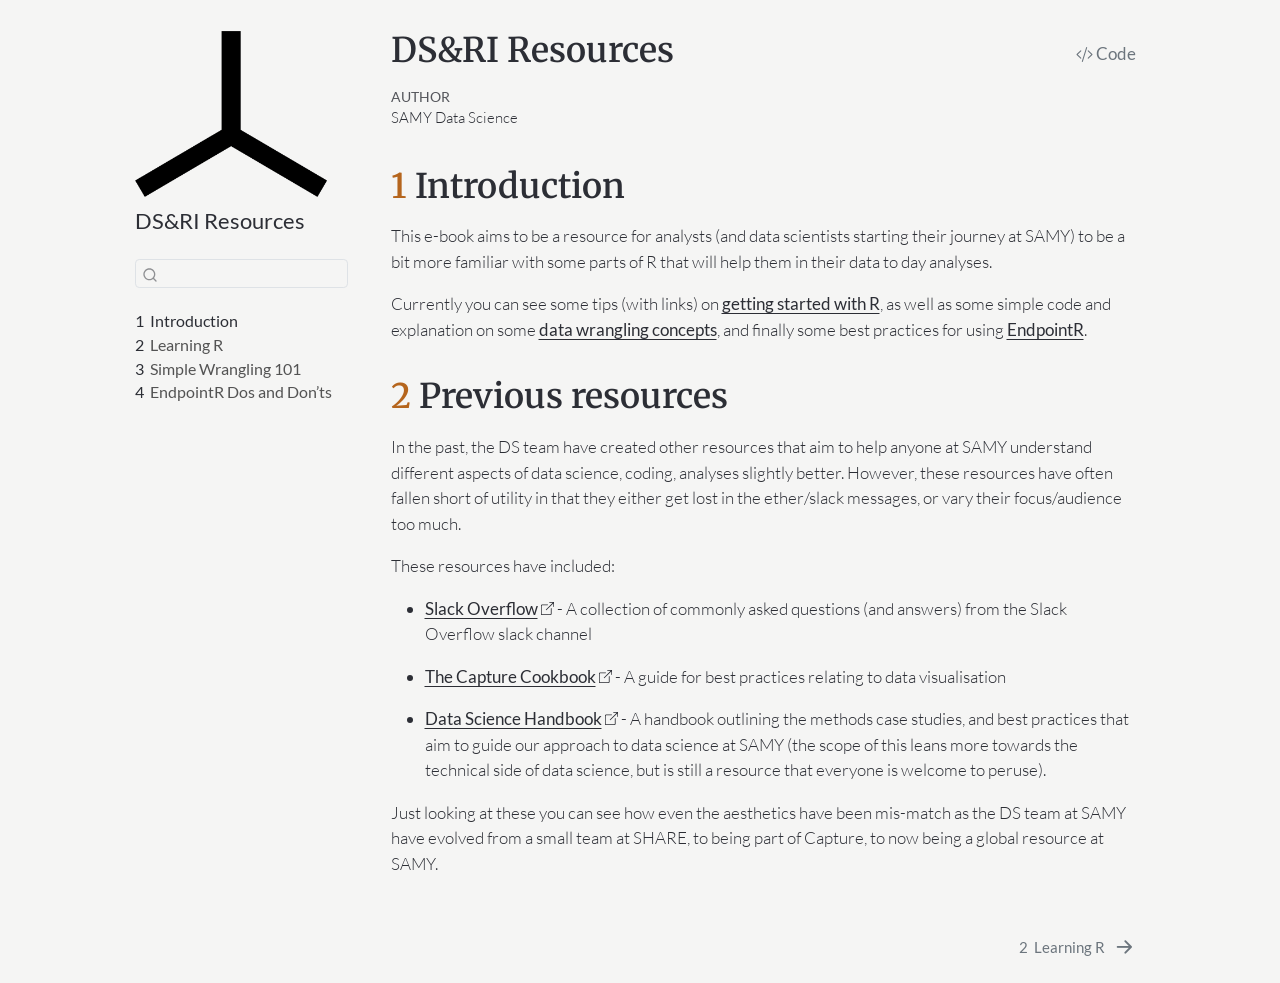
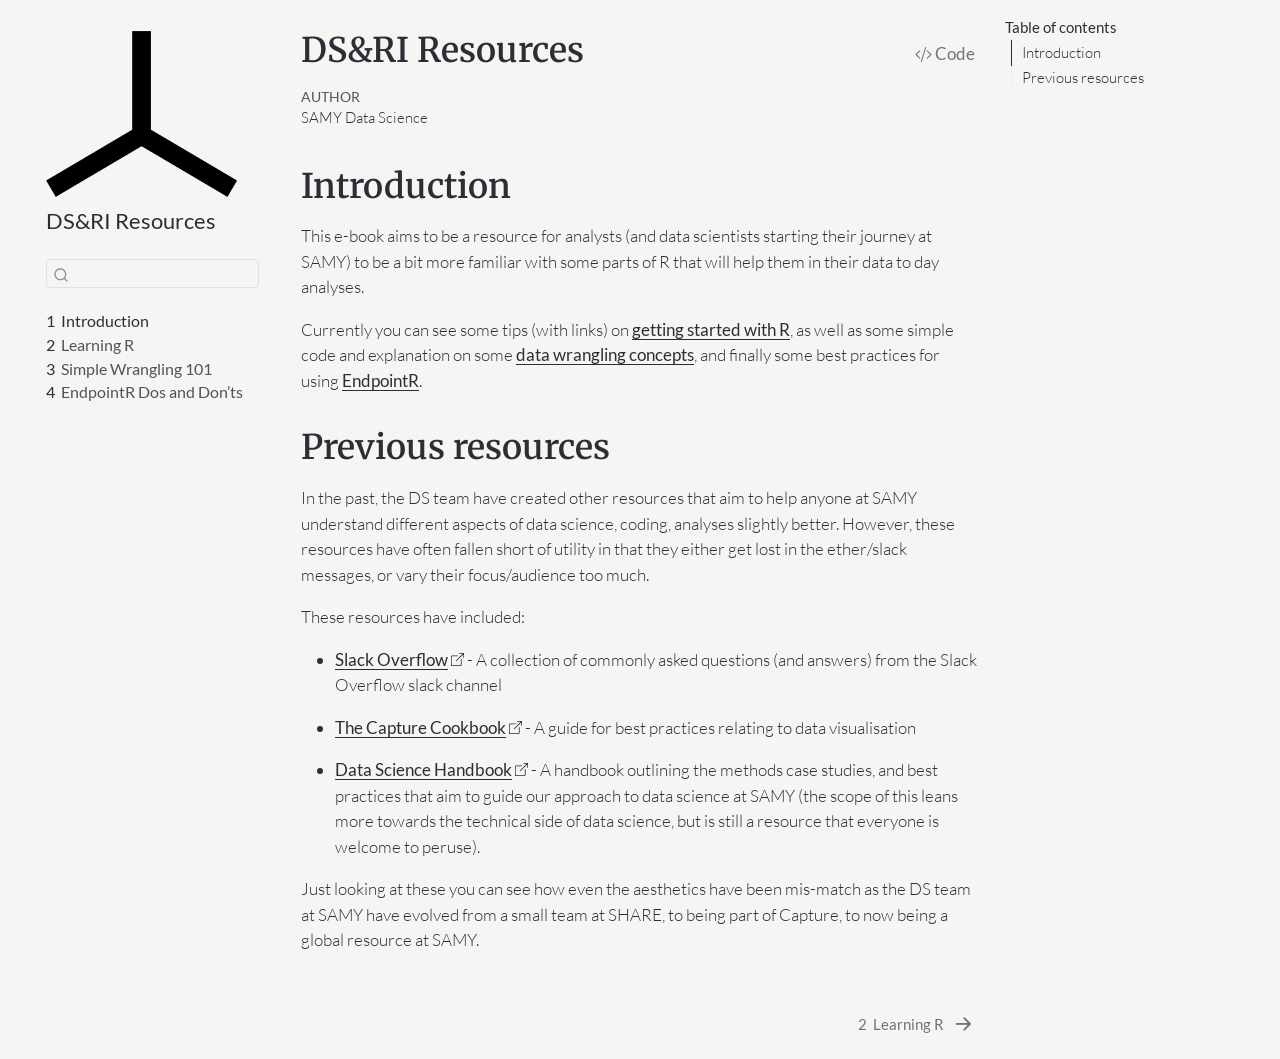
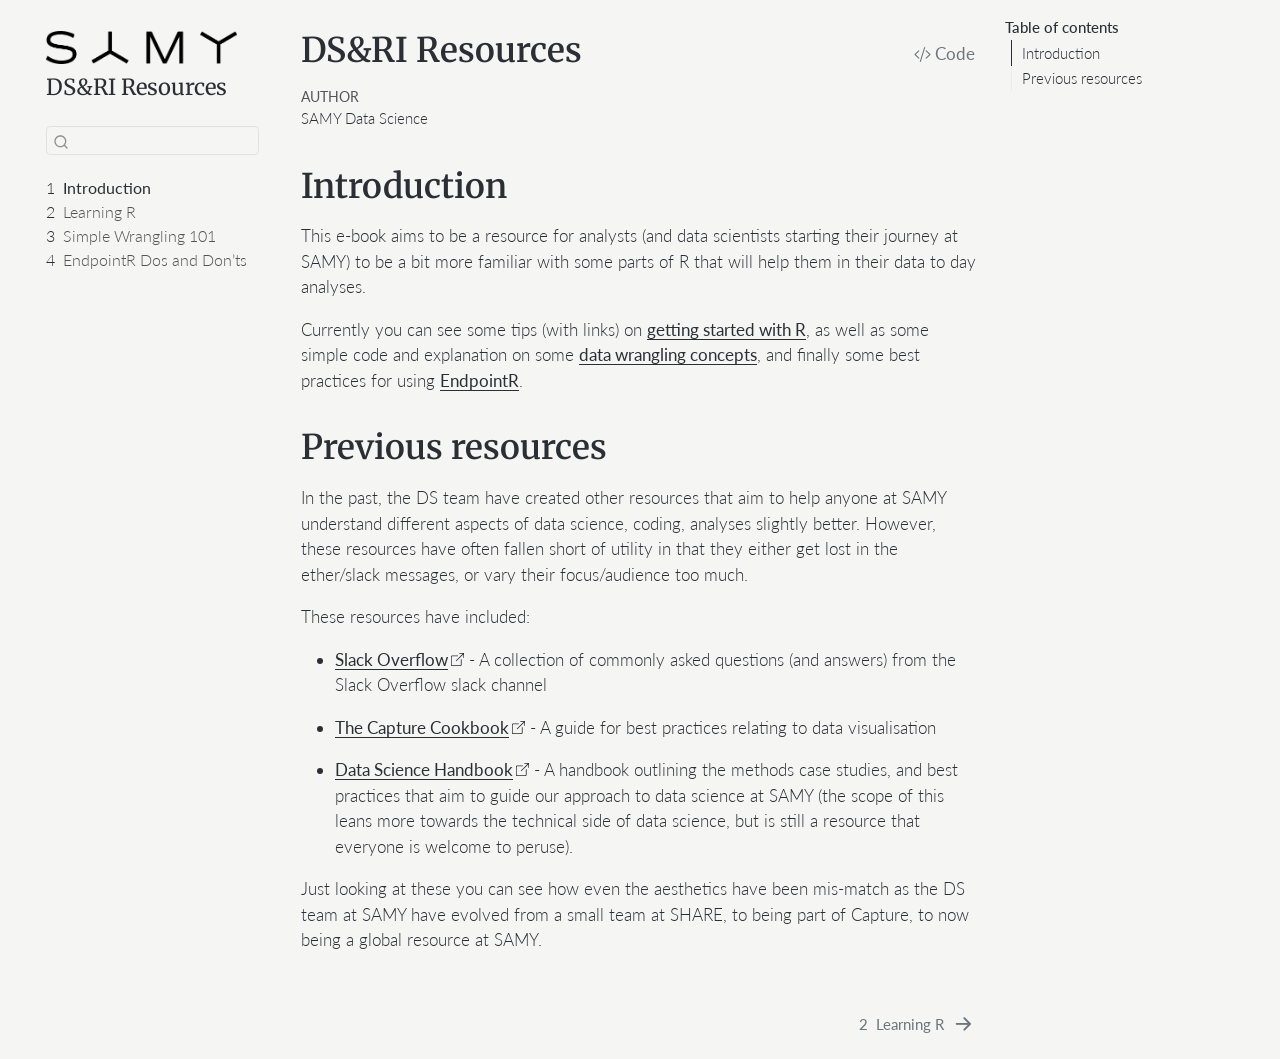
